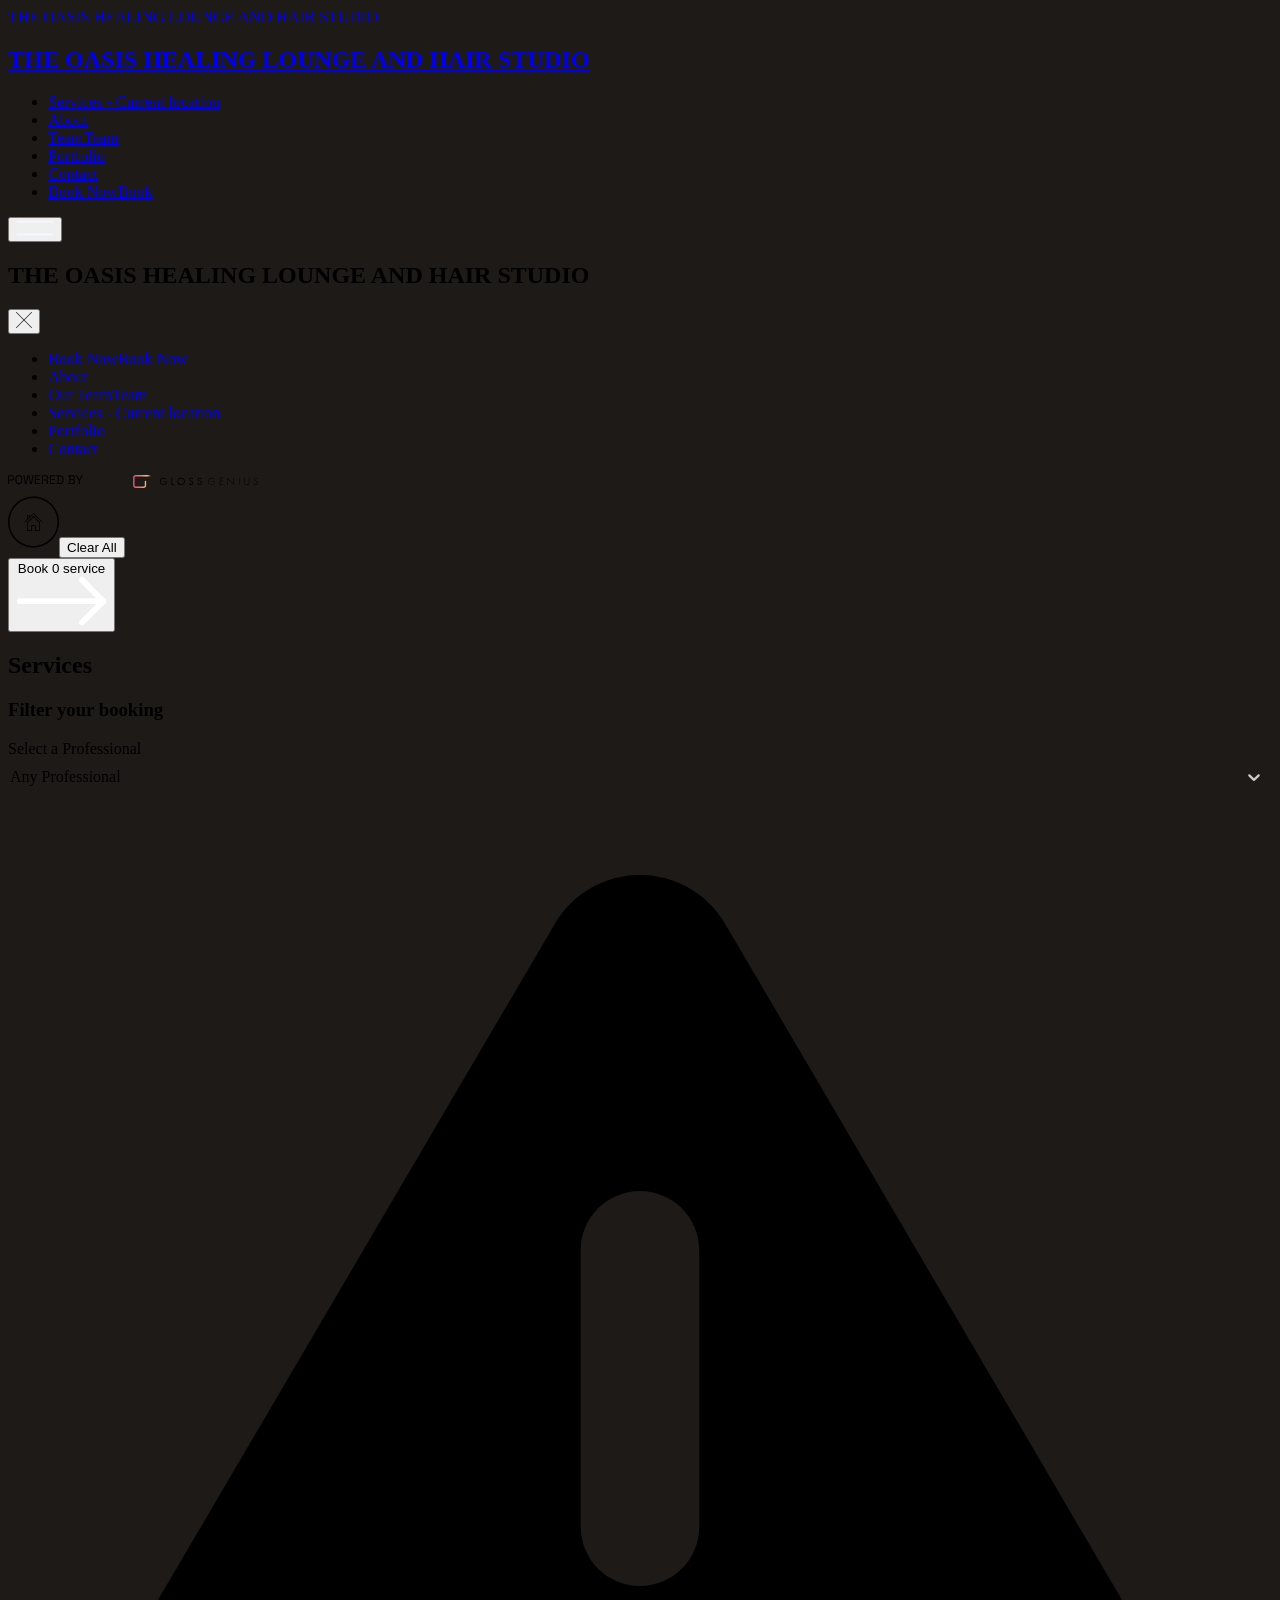
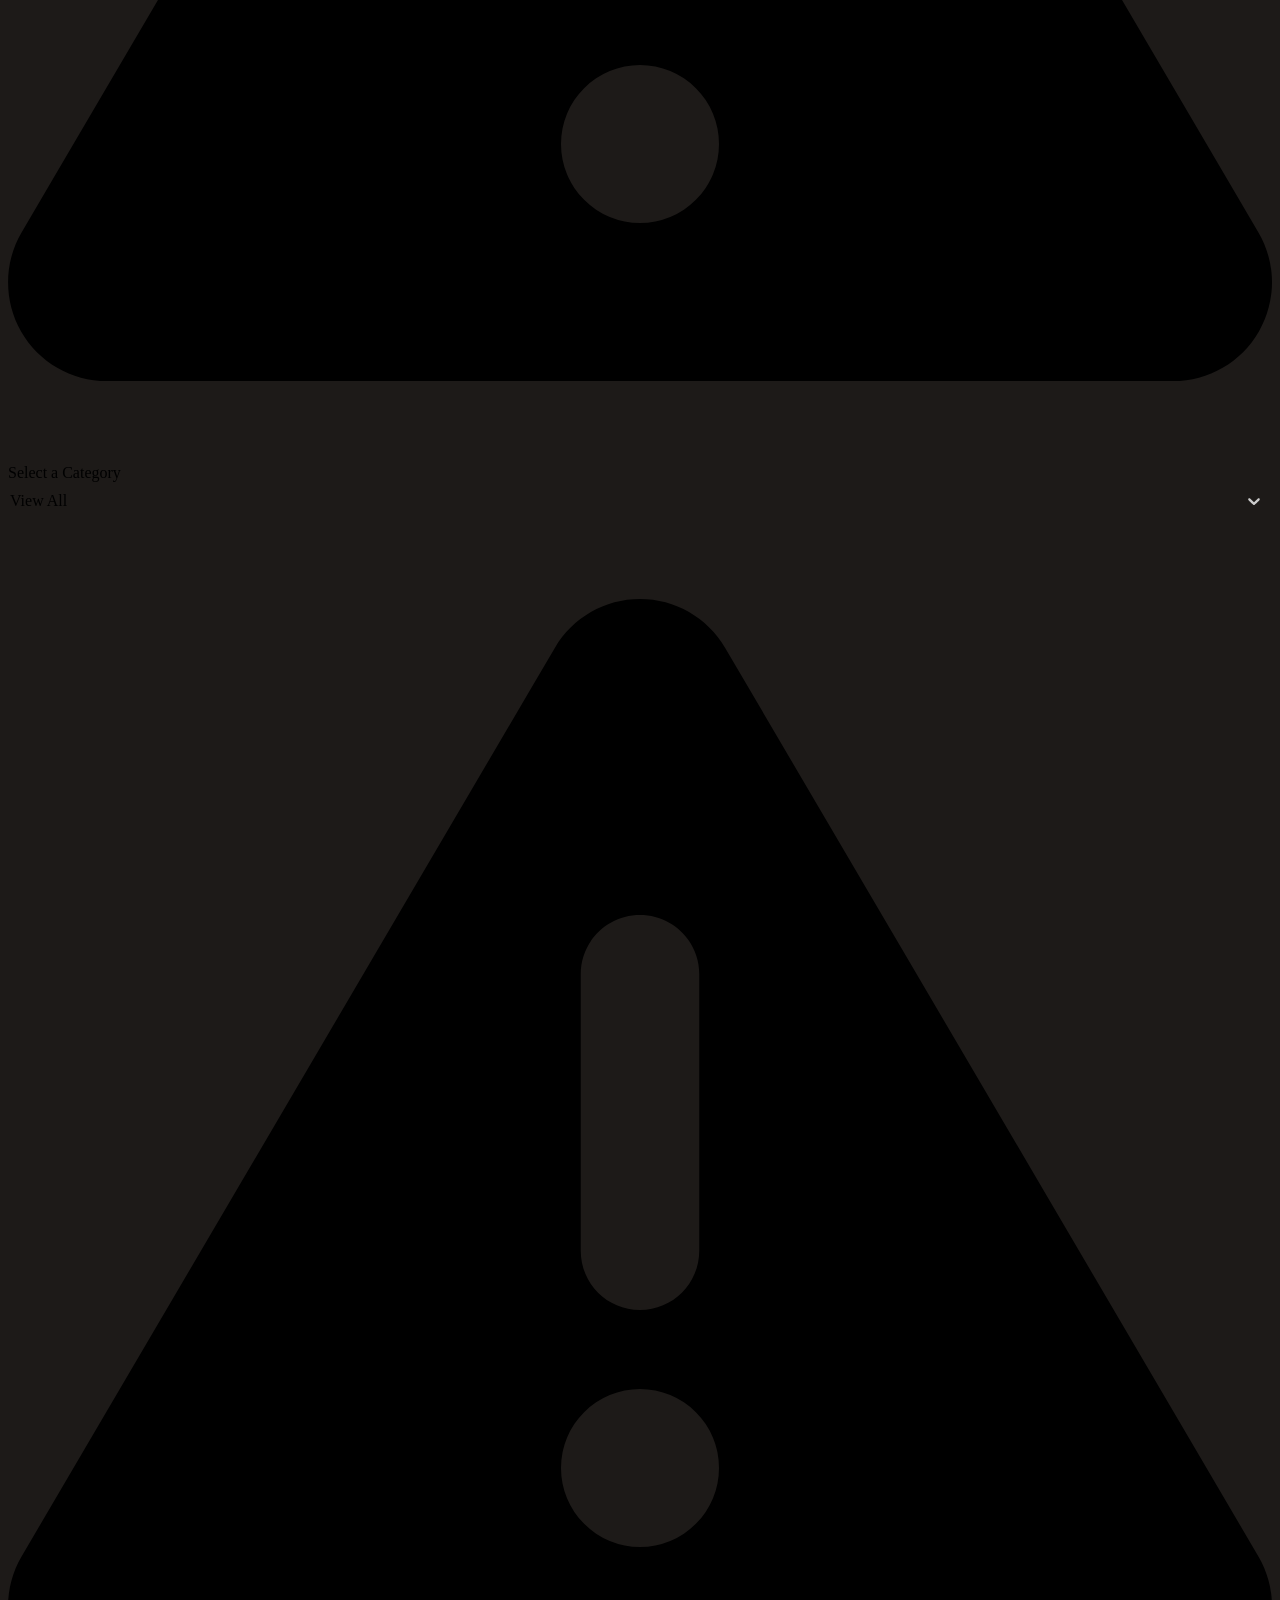
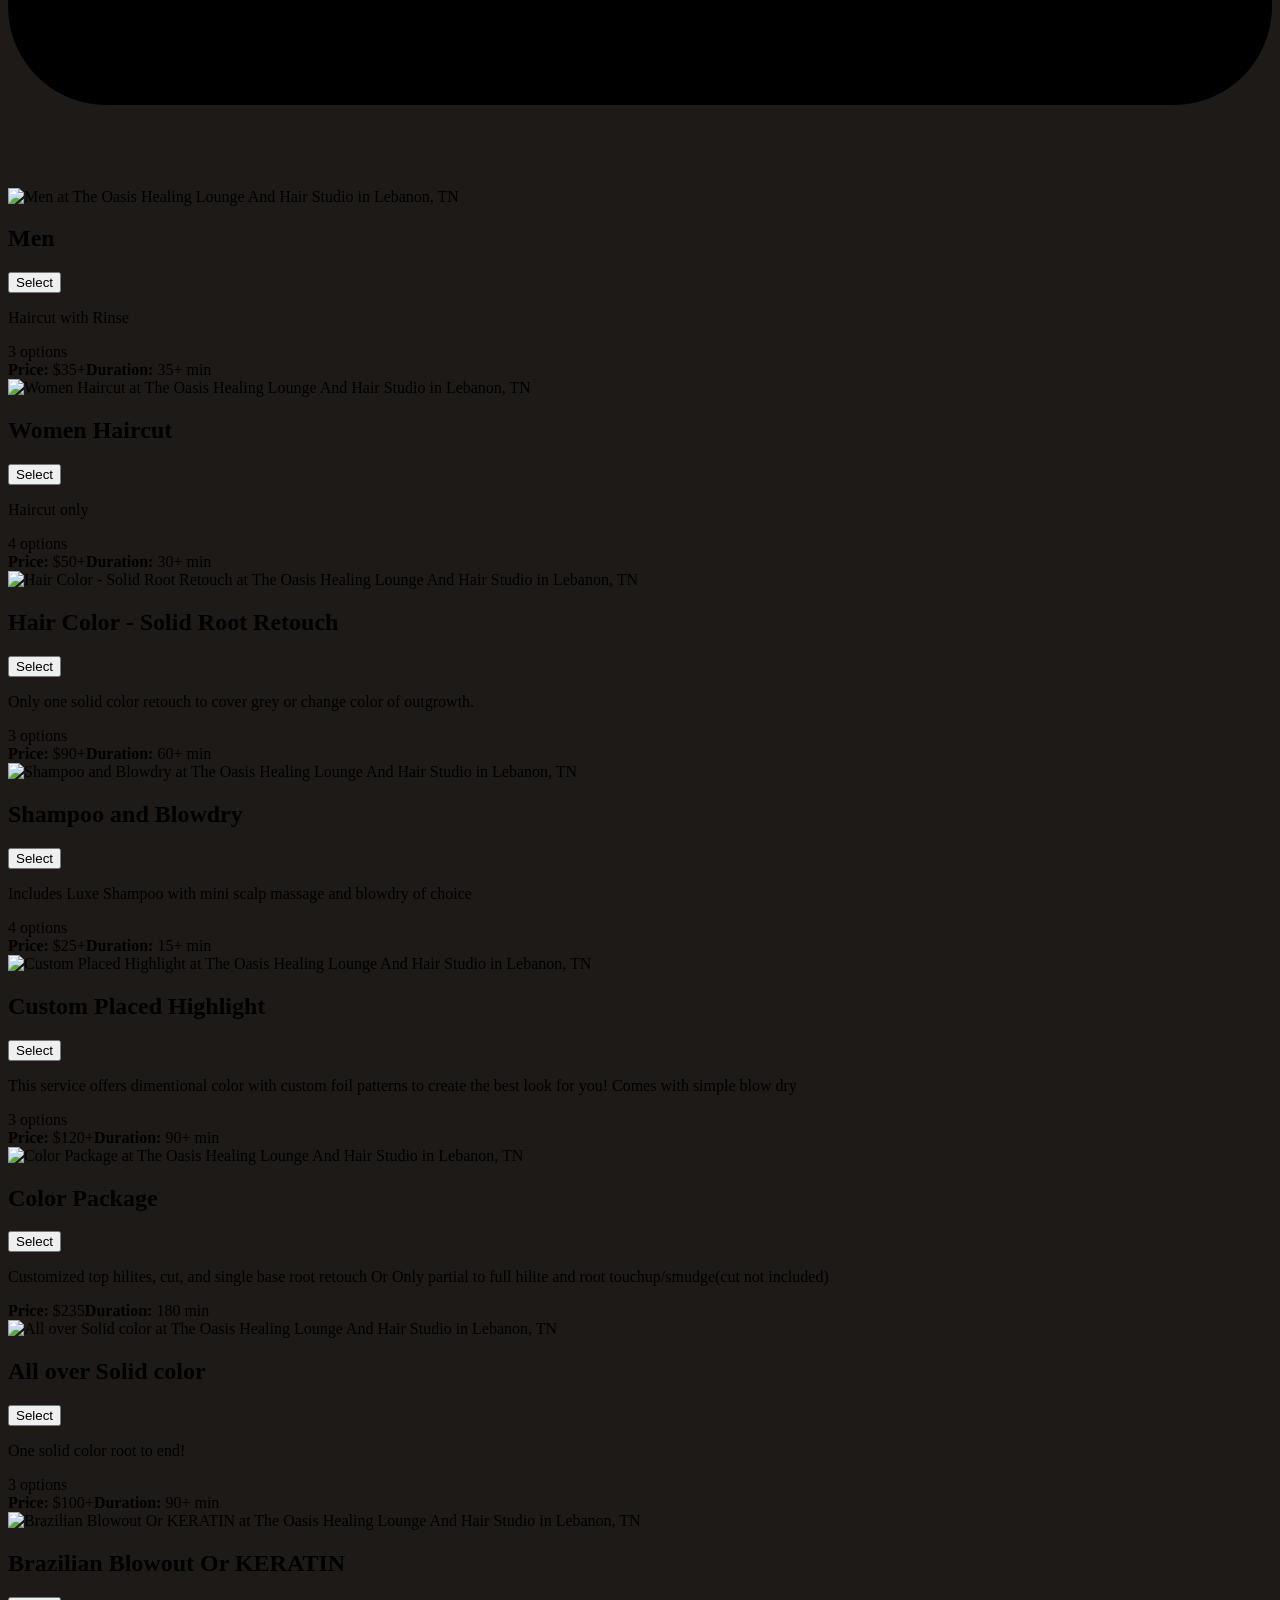
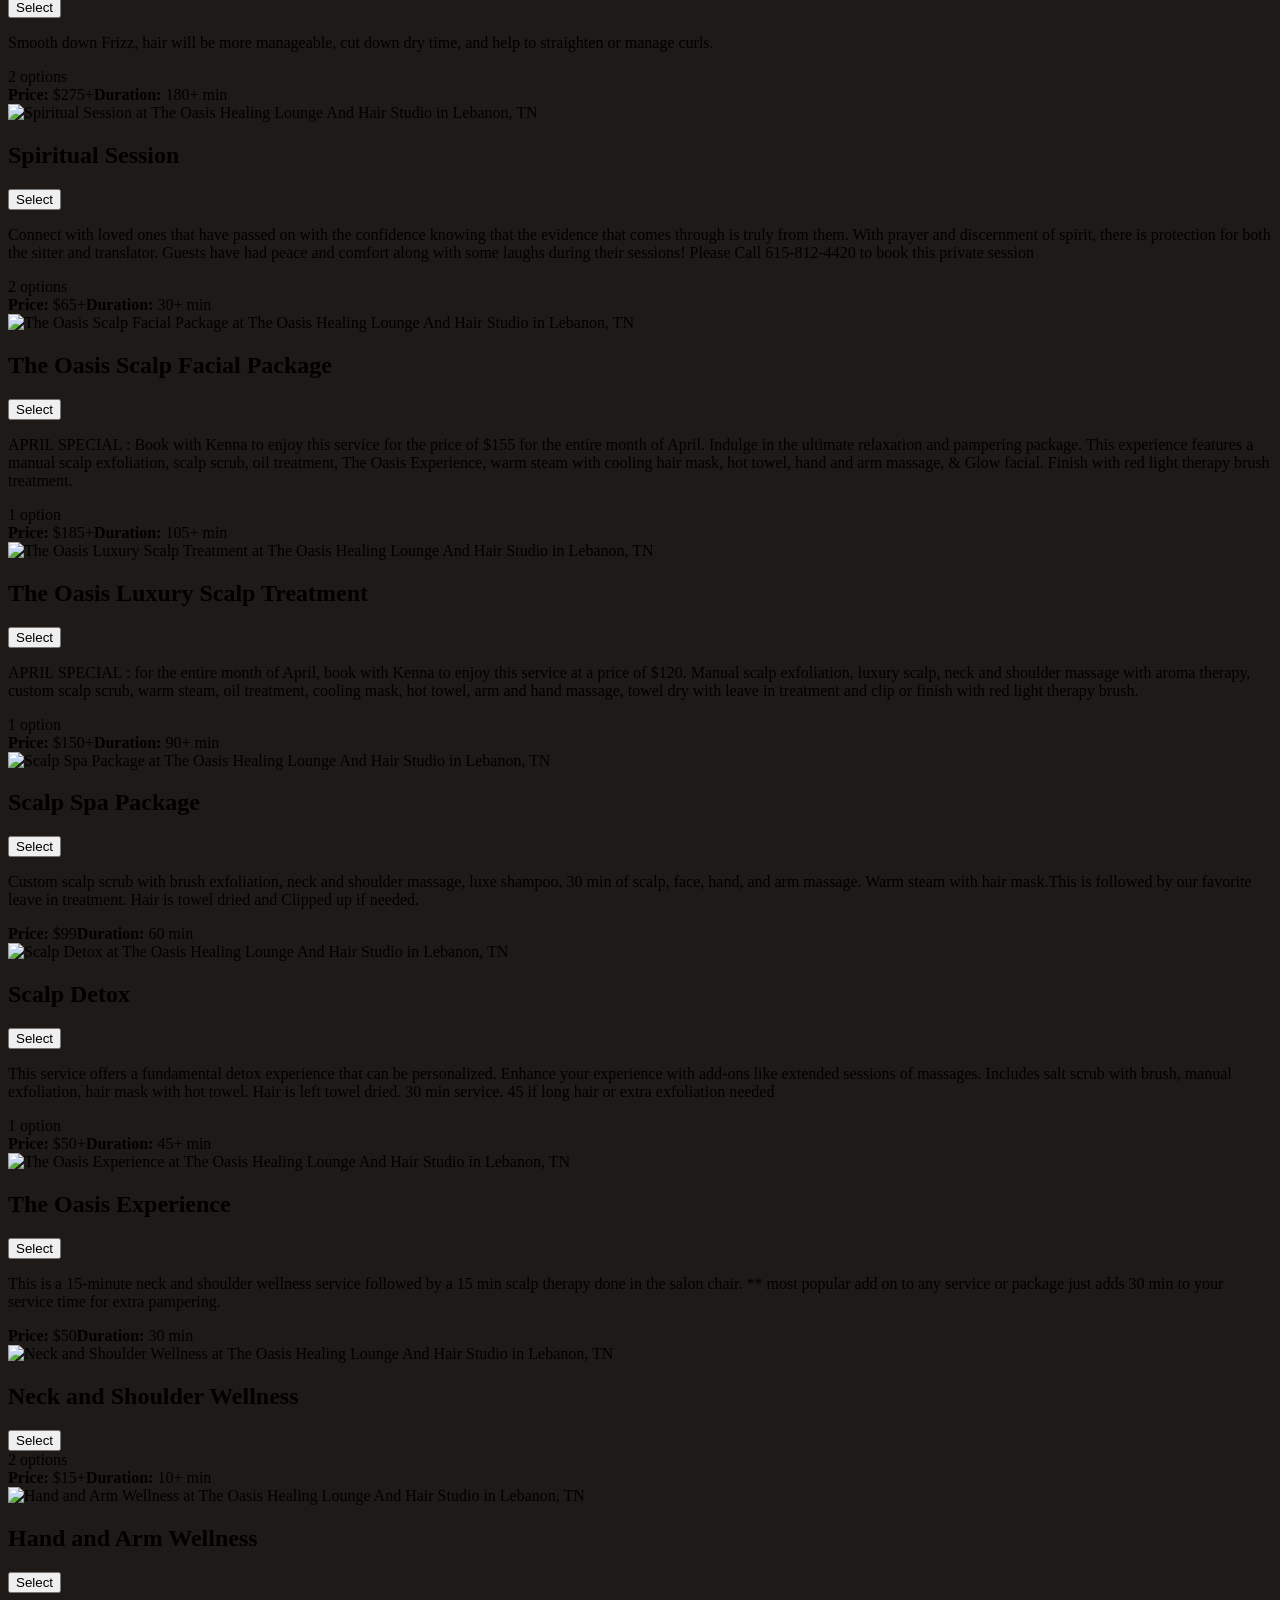
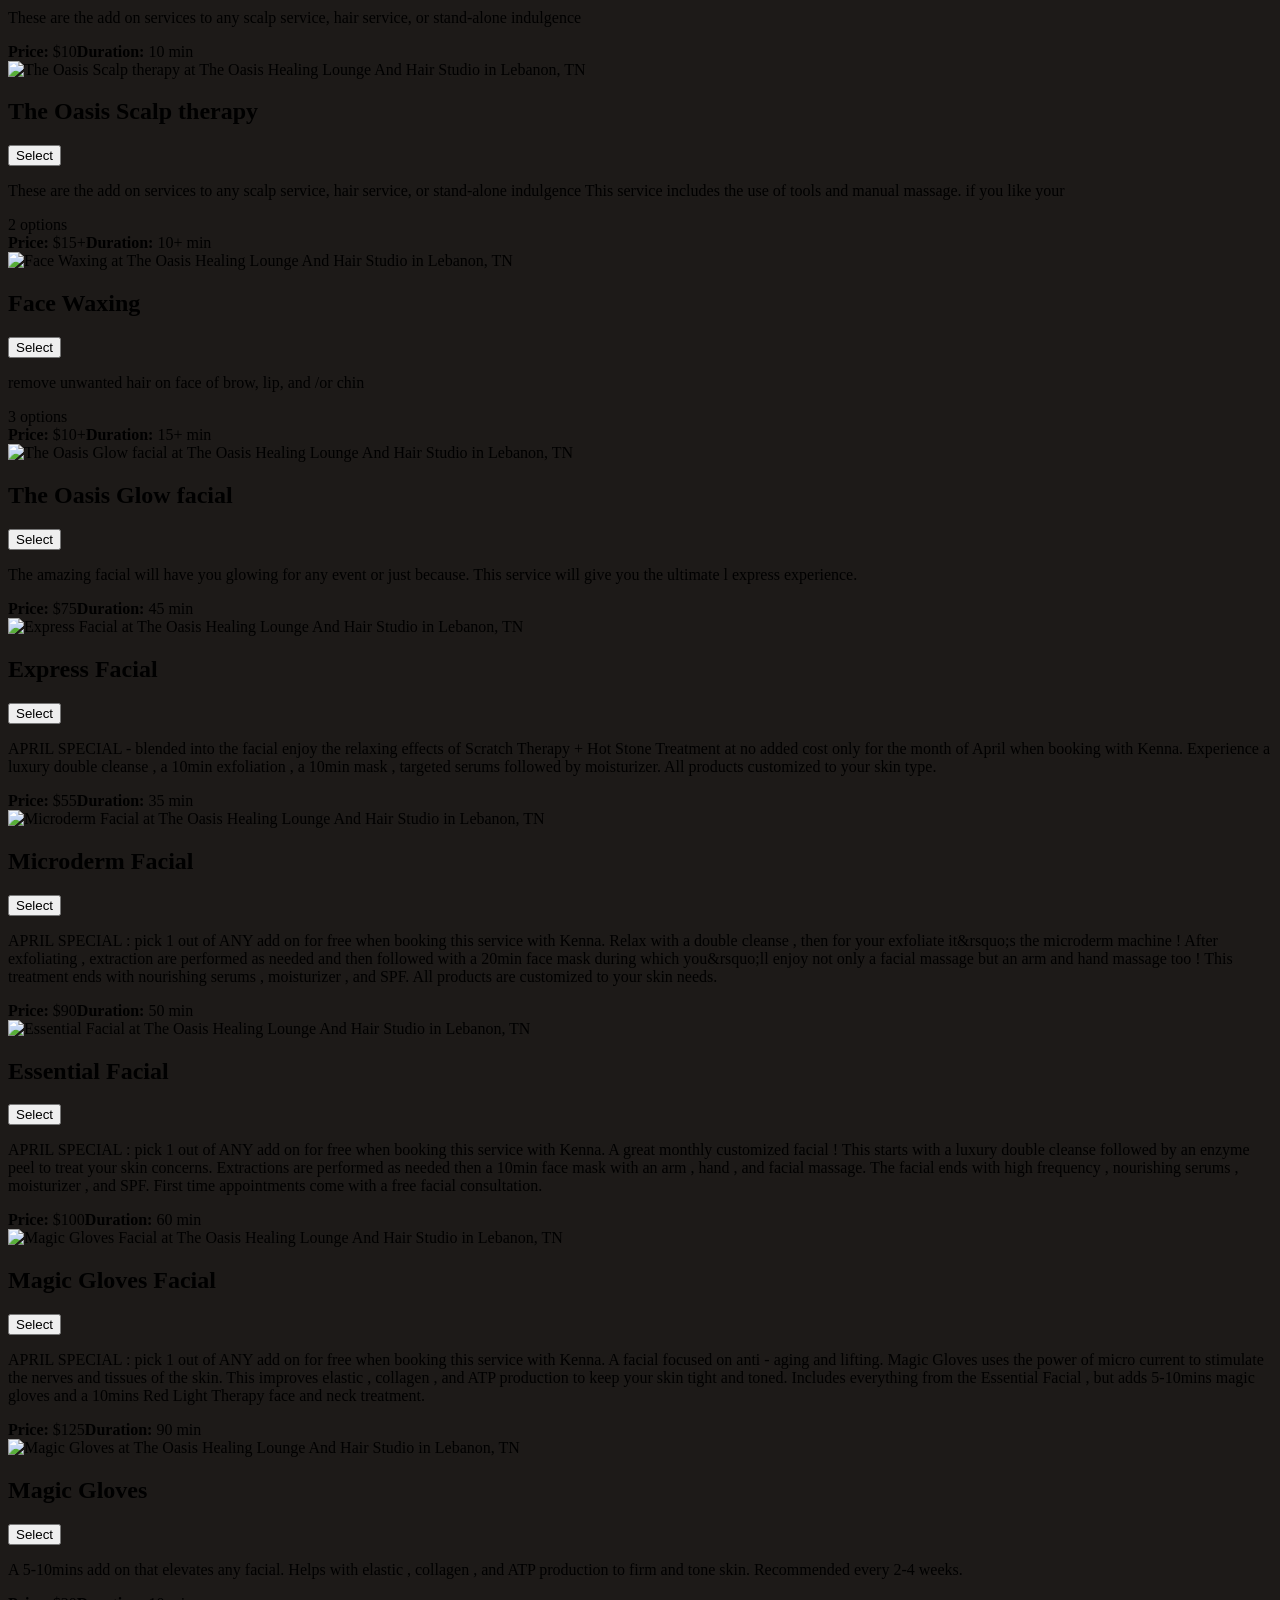
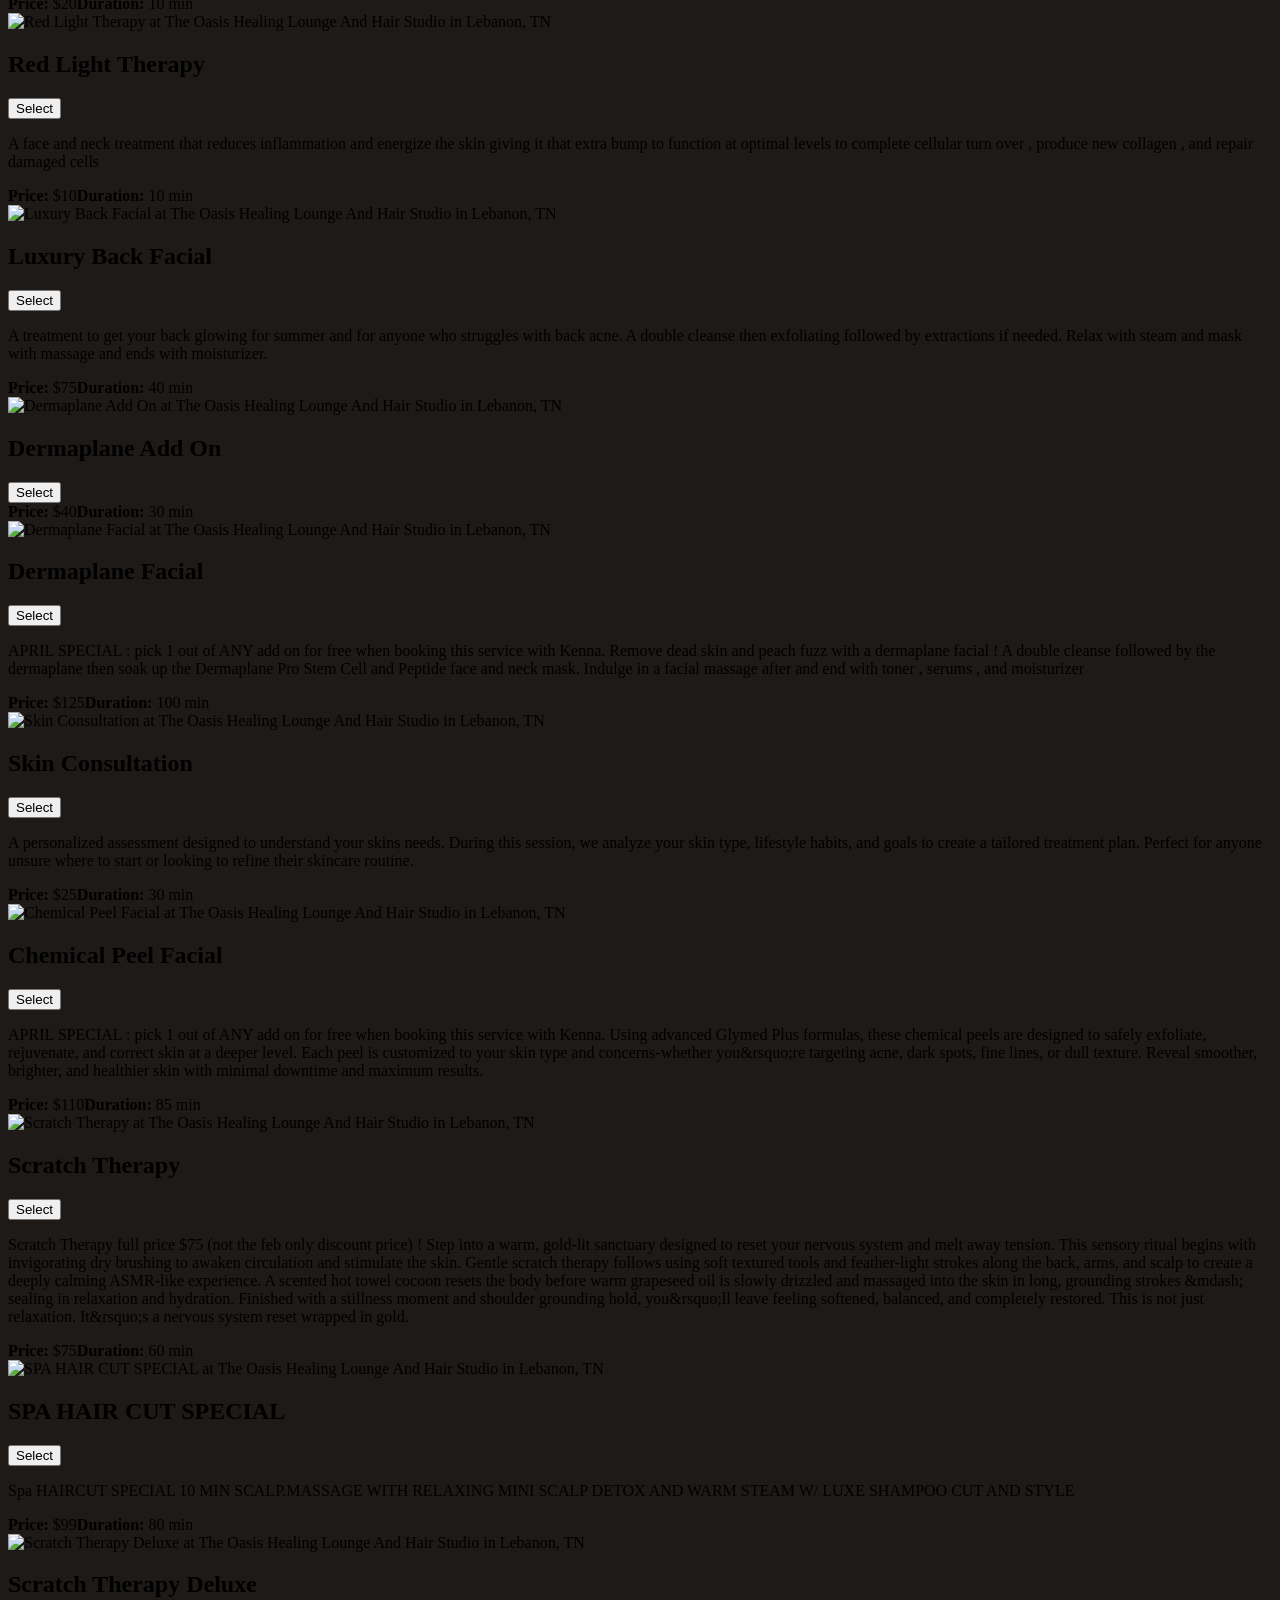
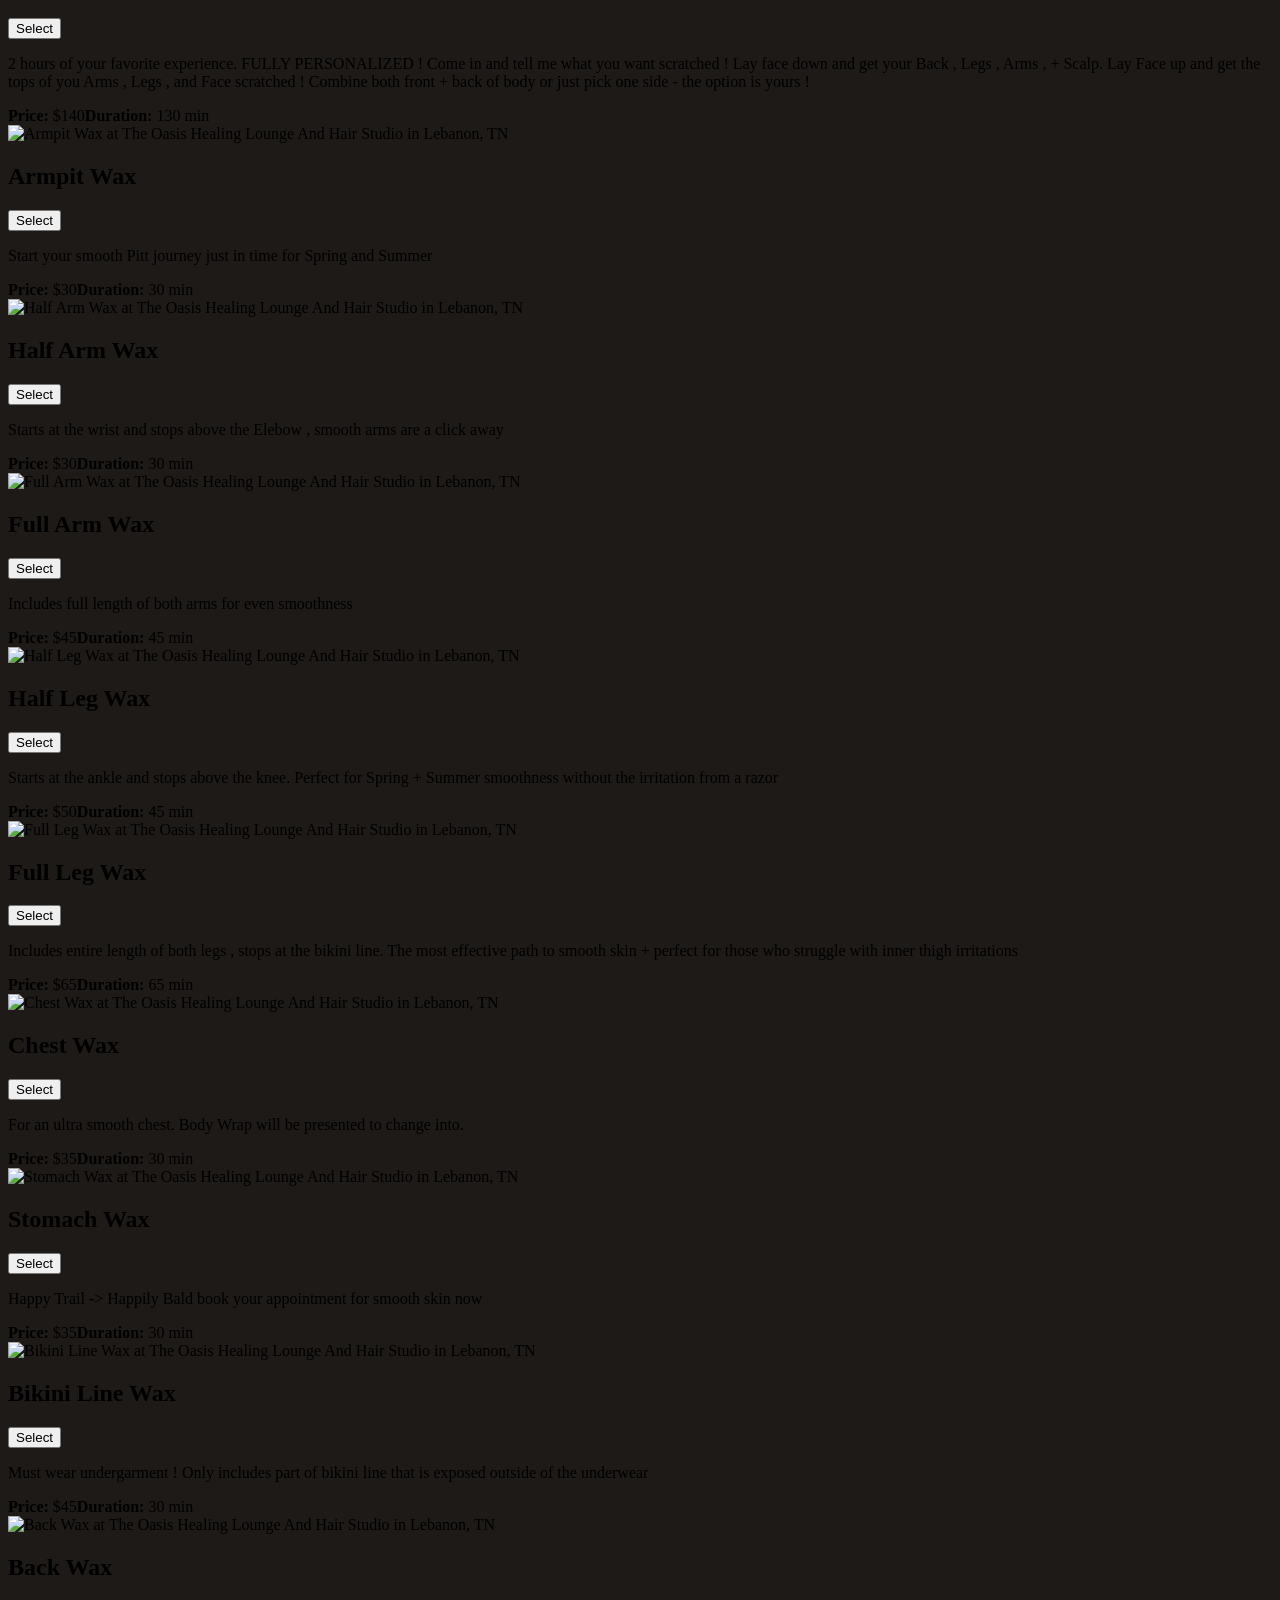
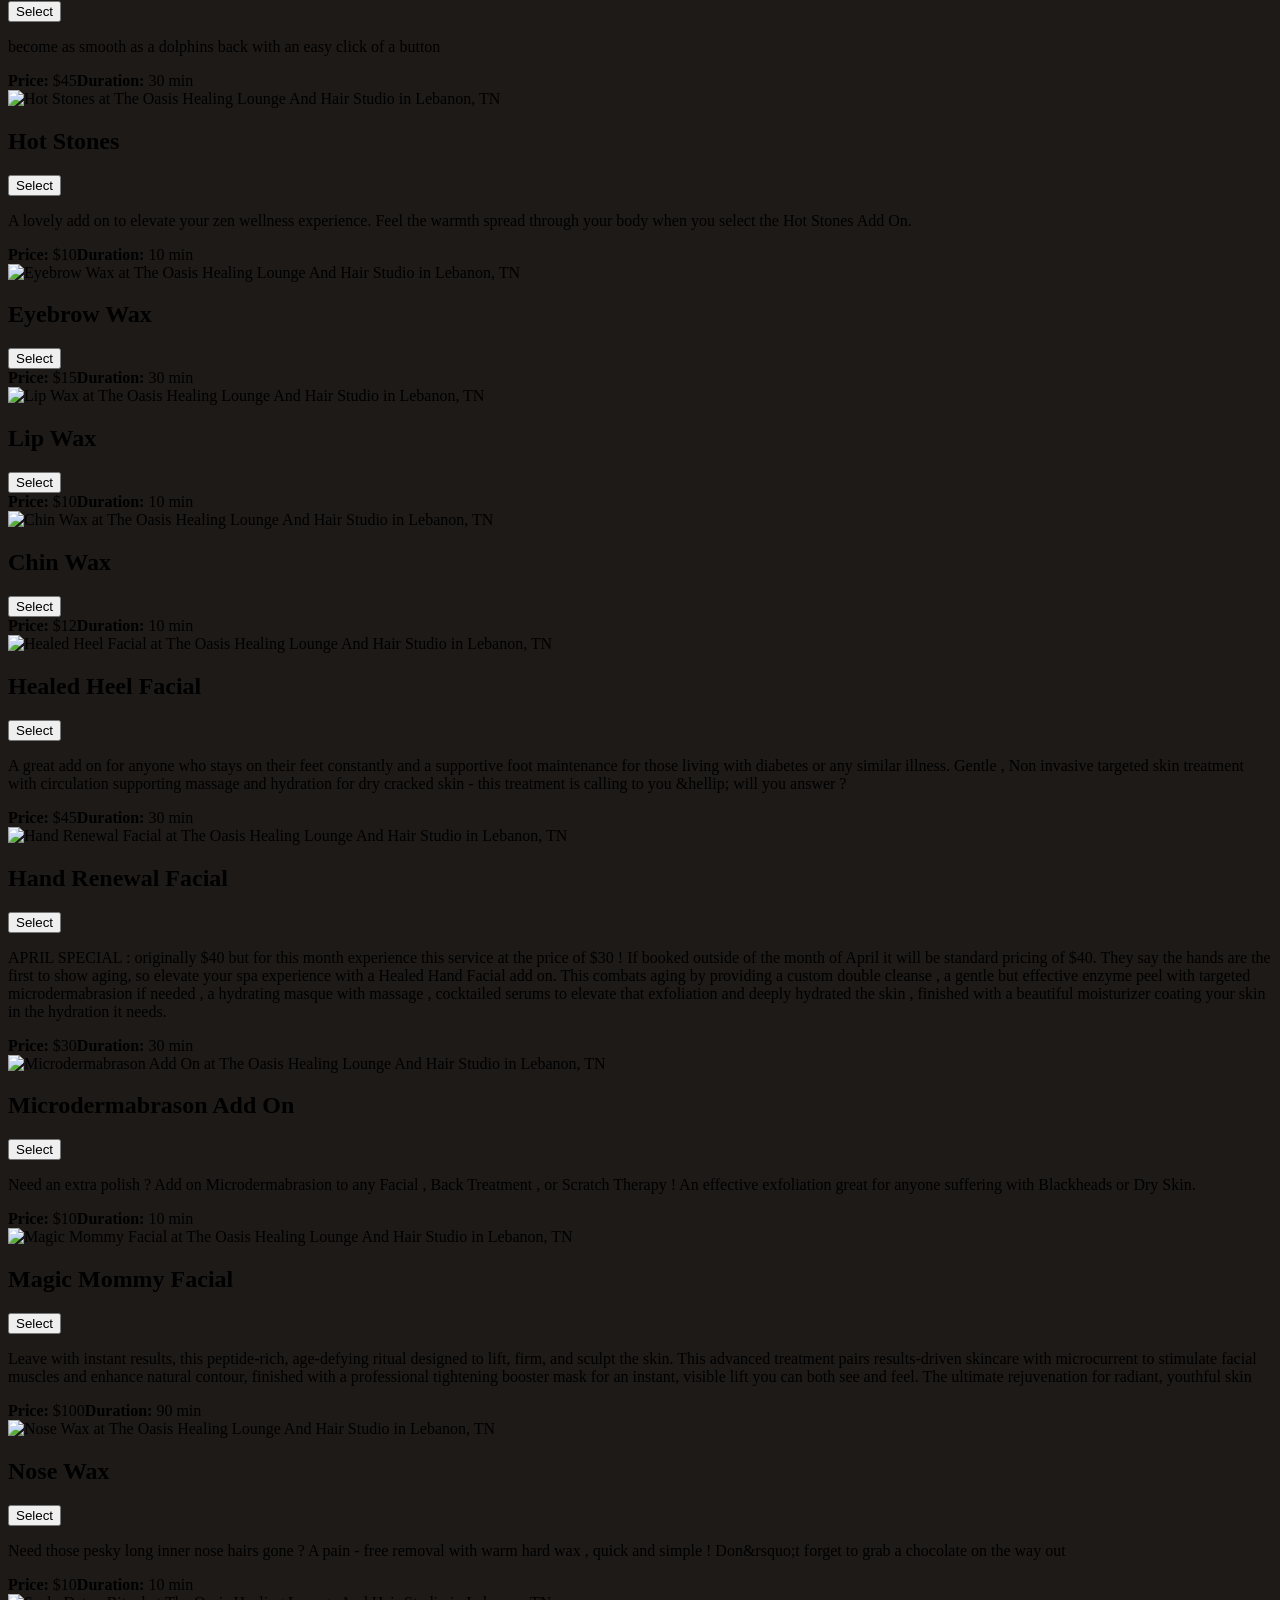
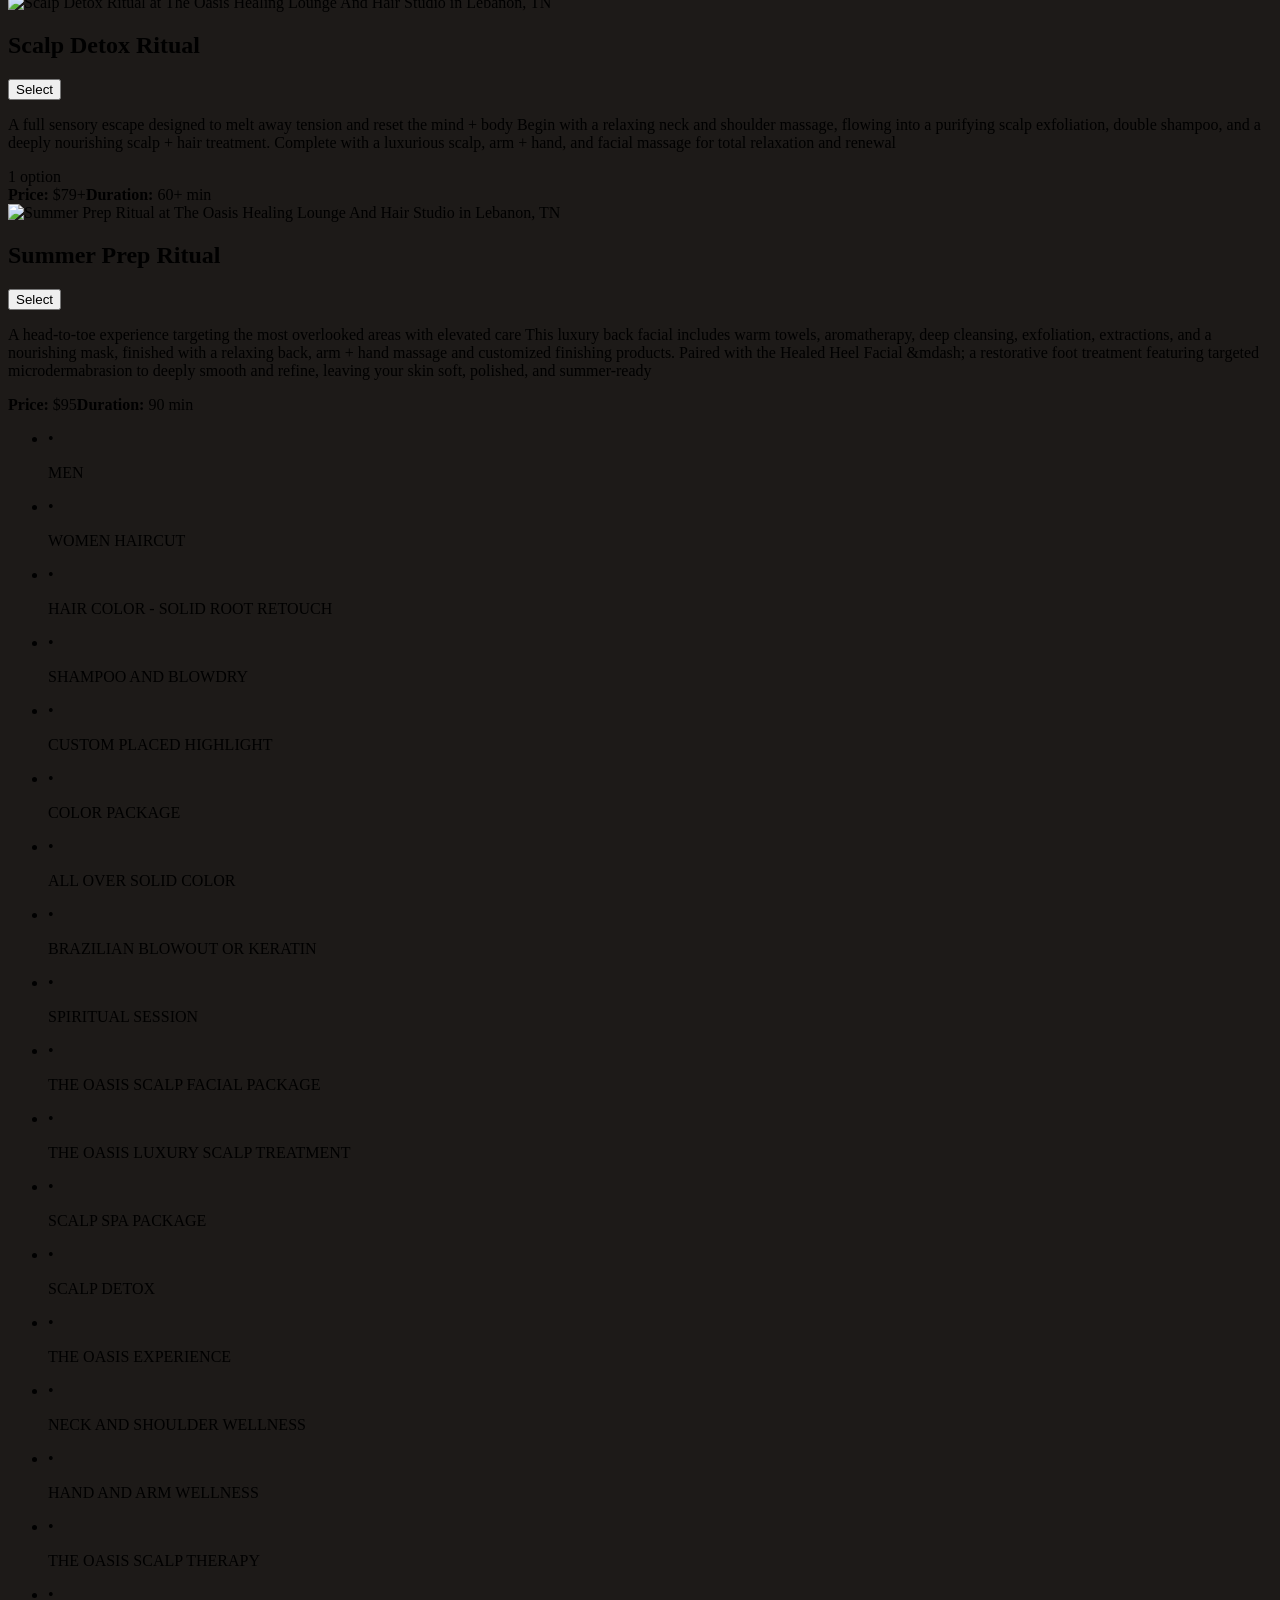
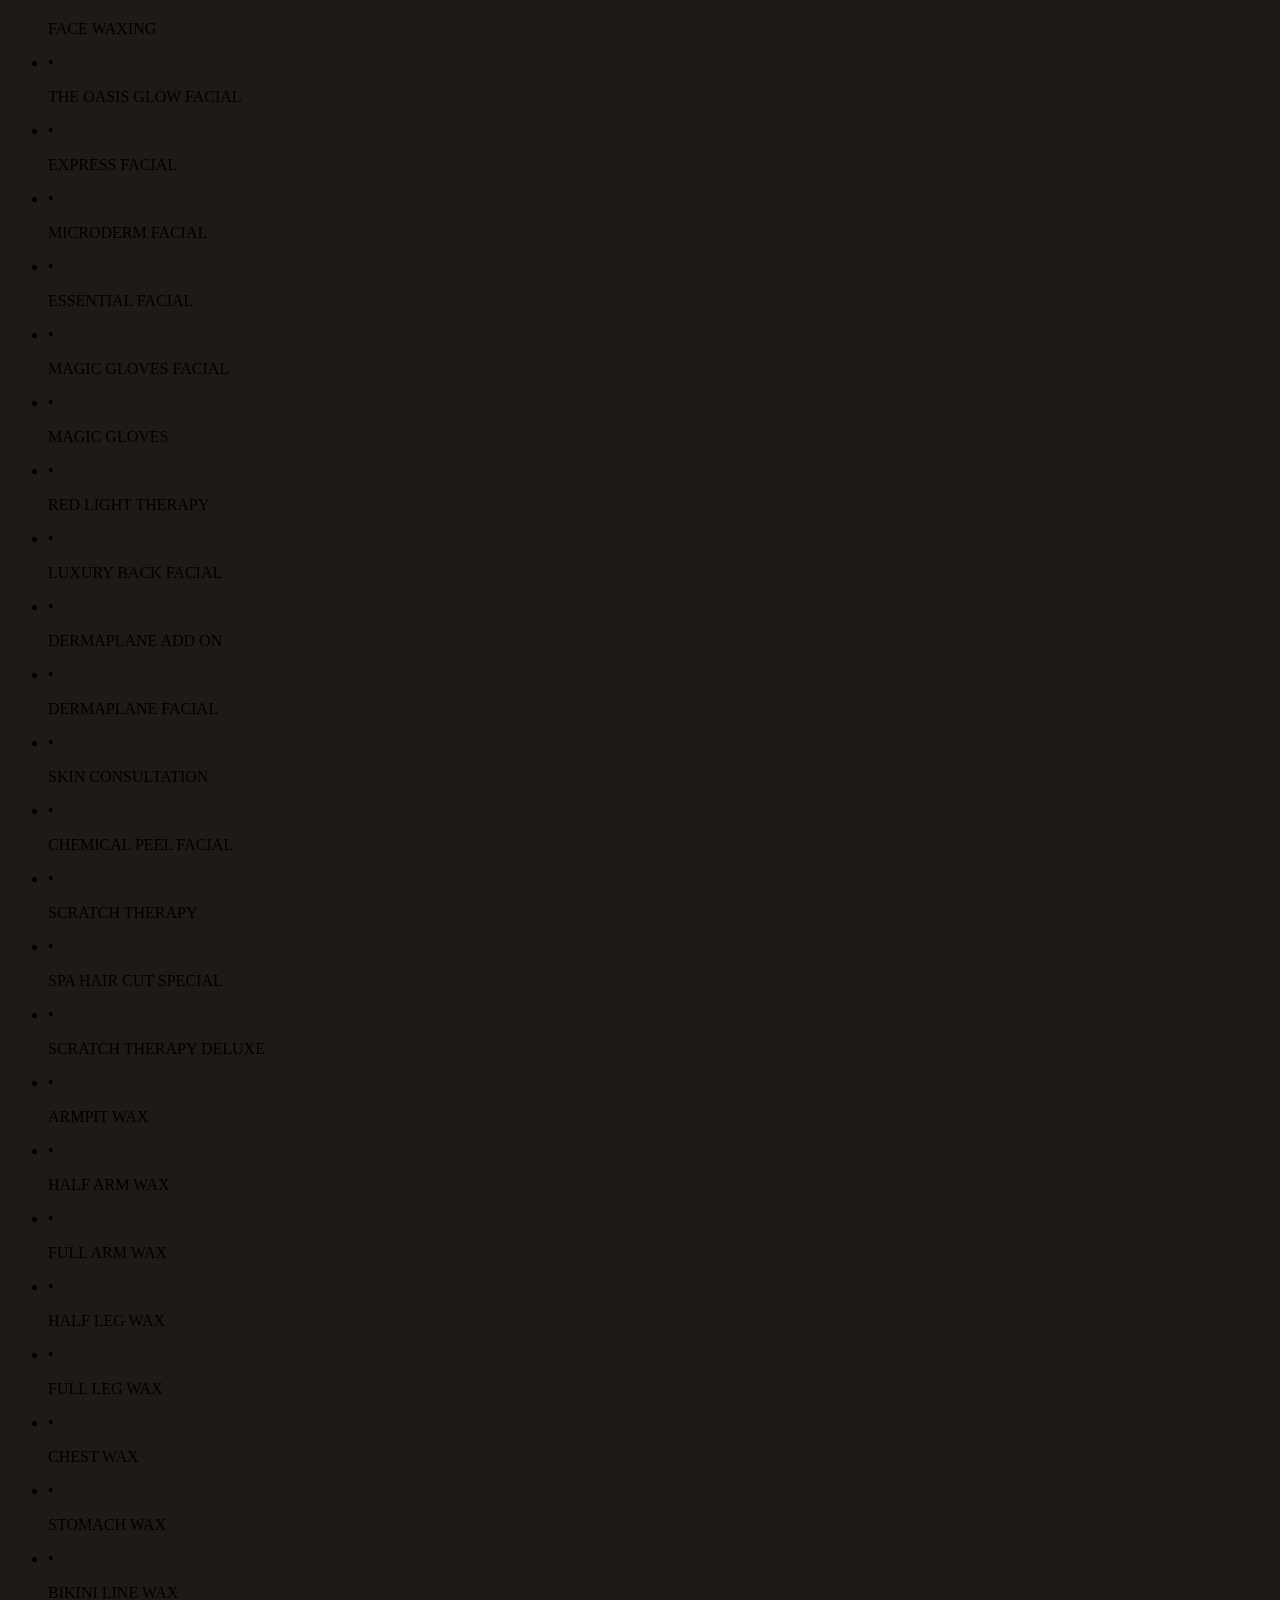
==== services.html @ a2599588 "Add files via upload" ====
<!DOCTYPE html>
<html lang="en"><head><meta charset="utf-8" data-next-head=""><link rel="shortcut icon" href="/favicon.ico" data-next-head=""><link rel="preconnect" href="https://static.glossgenius.com" data-next-head=""><meta http-equiv="x-ua-compatible" content="ie=edge" data-next-head=""><meta name="viewport" content="width=device-width, initial-scale=1" data-next-head=""><meta property="og:type" content="website" data-next-head=""><meta property="fb:app_id" content="342526522936658" data-next-head=""><meta name="twitter:card" content="summary" data-next-head=""><meta name="twitter:site" content="@glossgenius" data-next-head=""><meta name="keywords" content="stylist,glossgenius,beauty" data-next-head=""><title data-next-head="">Services</title><meta property="og:title" content="Services" data-next-head=""><meta name="twitter:title" content="Services" data-next-head=""><meta name="description" content="The Oasis Healing Lounge And Hair Studio offers women haircut, hair color - solid root retouch, and shampoo and blowdry in Lebanon, TN. The Oasis was created to help people feel comfortable and confident within themselves. Book online or call 16158124420." data-next-head=""><meta property="og:description" content="The Oasis Healing Lounge And Hair Studio offers women haircut, hair color - solid root retouch, and shampoo and blowdry in Lebanon, TN. The Oasis was created to help people feel comfortable and confident within themselves. Book online or call 16158124420." data-next-head=""><meta name="twitter:description" content="The Oasis Healing Lounge And Hair Studio offers women haircut, hair color - solid root retouch, and shampoo and blowdry in Lebanon, TN. The Oasis was created to help people feel comfortable and confident within themselves. Book online or call 16158124420." data-next-head=""><meta property="og:image" content="https://static.glossgenius.com/public/salon/90471714b15dc57c2fc0dc8e722fe0c5c92c7795/website_cover_image/4b81ad00f85e889b8fe50f9913bbe559.jpeg" data-next-head=""><meta name="twitter:image" content="https://static.glossgenius.com/public/salon/90471714b15dc57c2fc0dc8e722fe0c5c92c7795/website_cover_image/4b81ad00f85e889b8fe50f9913bbe559.jpeg" data-next-head=""><meta name="geo.position" content="36.2087671;-86.3035369" data-next-head=""><meta name="ICBM" content="36.2087671, -86.3035369" data-next-head=""><meta name="geo.region" content="US-TN" data-next-head=""><meta name="geo.placename" content="Lebanon" data-next-head=""><link rel="alternate" hreflang="en-US" href="https://theoasishealinglounge.glossgenius.com" data-next-head=""><link rel="alternate" hreflang="x-default" href="https://theoasishealinglounge.glossgenius.com" data-next-head=""><script type="application/ld+json" data-next-head="">{
  "@context": "https://schema.org",
  "@type": "HealthAndBeautyBusiness",
  "name": "The Oasis Healing Lounge And Hair Studio",
  "description": "The Oasis was created to help people feel comfortable and confident within themselves. To help heal their personal insecurities and to find inner peace within the soul or just a place where you can go to be alone to escape everyday life for a while. We offer a tranquility salon (scalp spa, hair, and spiritual sessions). Kenna @ Oasis (our luxury skincare and asmr specialist)\nFINALLY next door Patina & Olive beauty bar (natural organic feel, offering hair and nails)!\n  I am thrilled to be able to share this amazing services and beauty healing  specialists  with you.",
  "url": "https://theoasishealinglounge.glossgenius.com",
  "address": {
    "@type": "PostalAddress",
    "streetAddress": "520 C West Main st",
    "addressLocality": "Lebanon",
    "addressRegion": "TN",
    "postalCode": "37087",
    "addressCountry": "US"
  },
  "areaServed": {
    "@type": "City",
    "name": "Lebanon"
  },
  "openingHoursSpecification": [
    {
      "@type": "OpeningHoursSpecification",
      "dayOfWeek": "Friday",
      "opens": "09:00",
      "closes": "19:00"
    },
    {
      "@type": "OpeningHoursSpecification",
      "dayOfWeek": "Monday",
      "opens": "10:00",
      "closes": "19:00"
    },
    {
      "@type": "OpeningHoursSpecification",
      "dayOfWeek": "Sunday",
      "opens": "00:00",
      "closes": "00:00"
    },
    {
      "@type": "OpeningHoursSpecification",
      "dayOfWeek": "Tuesday",
      "opens": "09:00",
      "closes": "14:00"
    },
    {
      "@type": "OpeningHoursSpecification",
      "dayOfWeek": "Saturday",
      "opens": "09:00",
      "closes": "16:00"
    },
    {
      "@type": "OpeningHoursSpecification",
      "dayOfWeek": "Thursday",
      "opens": "09:00",
      "closes": "16:00"
    },
    {
      "@type": "OpeningHoursSpecification",
      "dayOfWeek": "Wednesday",
      "opens": "09:00",
      "closes": "19:00"
    }
  ],
  "image": "https://static.glossgenius.com/public/salon/90471714b15dc57c2fc0dc8e722fe0c5c92c7795/website_cover_image/4b81ad00f85e889b8fe50f9913bbe559.jpeg",
  "priceRange": "$$",
  "sameAs": [
    "https://www.facebook.com/profile.php?id=61551695297359&mibextid=ZbWKwL",
    "http://www.theoasishealinglounge.com"
  ],
  "geo": {
    "@type": "GeoCoordinates",
    "latitude": 36.2087671,
    "longitude": -86.3035369
  },
  "telephone": "+16158124420",
  "email": "aprilmayfrench@gmail.com"
}</script><script type="application/ld+json" data-next-head="">{"@context":"https://schema.org","@type":"ItemList","itemListElement":[{"@type":"Service","name":"Men","description":"Haircut with Rinse","serviceType":"Hair Studio","offers":{"@type":"Offer","price":"35.00","priceCurrency":"USD","eligibleDuration":{"@type":"QuantitativeValue","unitCode":"MIN","value":35}}},{"@type":"Service","name":"Women Haircut","description":"Haircut only","serviceType":"Hair Studio","offers":{"@type":"Offer","price":"50.00","priceCurrency":"USD","eligibleDuration":{"@type":"QuantitativeValue","unitCode":"MIN","value":30}}},{"@type":"Service","name":"Hair Color - Solid Root Retouch","description":"Only one solid color retouch to cover grey or change color of outgrowth.","serviceType":"Hair Studio","offers":{"@type":"Offer","price":"140.00","priceCurrency":"USD","eligibleDuration":{"@type":"QuantitativeValue","unitCode":"MIN","value":105}}},{"@type":"Service","name":"Shampoo and Blowdry","description":"Includes Luxe Shampoo with mini scalp massage and blowdry of choice","serviceType":"Hair Studio","offers":{"@type":"Offer","price":"95.00","priceCurrency":"USD","eligibleDuration":{"@type":"QuantitativeValue","unitCode":"MIN","value":60}}},{"@type":"Service","name":"Custom Placed Highlight","description":"This service offers dimentional color with custom foil patterns to create the best look for you!  Comes with simple blow dry","serviceType":"Hair Studio","offers":{"@type":"Offer","price":"120.00","priceCurrency":"USD","eligibleDuration":{"@type":"QuantitativeValue","unitCode":"MIN","value":90}}},{"@type":"Service","name":"Color Package","description":"Customized top hilites, cut, and single base root retouch Or Only partial to full hilite and root touchup/smudge(cut not included)","serviceType":"Hair Studio","offers":{"@type":"Offer","price":"235.00","priceCurrency":"USD","eligibleDuration":{"@type":"QuantitativeValue","unitCode":"MIN","value":180}}},{"@type":"Service","name":"All over Solid color","description":"One solid color root to end!","serviceType":"Hair Studio","offers":{"@type":"Offer","price":"150.00","priceCurrency":"USD","eligibleDuration":{"@type":"QuantitativeValue","unitCode":"MIN","value":120}}},{"@type":"Service","name":"Brazilian Blowout Or KERATIN","description":"Smooth down Frizz, hair will be more manageable, cut down dry time, and help to straighten or manage curls.","serviceType":"Hair Studio","offers":{"@type":"Offer","price":"350.00","priceCurrency":"USD","eligibleDuration":{"@type":"QuantitativeValue","unitCode":"MIN","value":180}}},{"@type":"Service","name":"Spiritual Session","description":" Connect with loved ones that have passed on with the confidence knowing that the evidence that comes through is truly from them. With prayer and discernment of spirit, there is protection for both the sitter and translator.  Guests have had peace and comfort along with some laughs during their sessions! Please  Call 615-812-4420 to book this private session","serviceType":"None","offers":{"@type":"Offer","price":"65.00","priceCurrency":"USD","eligibleDuration":{"@type":"QuantitativeValue","unitCode":"MIN","value":30}}},{"@type":"Service","name":"The Oasis Scalp Facial Package","description":"APRIL SPECIAL : Book with Kenna to enjoy this service for the price of $155 for the entire month of April. Indulge in the ultimate relaxation and pampering package. This experience features a manual scalp exfoliation, scalp scrub, oil treatment, The Oasis Experience, warm steam with cooling hair mask, hot towel, hand and arm massage, &amp; Glow facial. Finish with red light therapy brush treatment.","serviceType":"Scalp Spa","offers":{"@type":"Offer","price":"185.00","priceCurrency":"USD","eligibleDuration":{"@type":"QuantitativeValue","unitCode":"MIN","value":105}}},{"@type":"Service","name":"The Oasis Luxury Scalp Treatment","description":"APRIL SPECIAL : for the entire month of April, book with Kenna to enjoy this service at a price of $120. Manual scalp exfoliation, luxury scalp, neck and shoulder massage with aroma therapy, custom scalp scrub, warm steam, oil treatment, cooling mask,  hot towel, arm and hand massage, towel dry with leave in treatment and clip  or  finish with red light therapy brush.","serviceType":"Scalp Spa","offers":{"@type":"Offer","price":"150.00","priceCurrency":"USD","eligibleDuration":{"@type":"QuantitativeValue","unitCode":"MIN","value":90}}},{"@type":"Service","name":"Scalp Spa Package","description":"Custom scalp scrub with brush exfoliation, neck and shoulder massage, luxe shampoo, 30 min of scalp, face, hand, and arm massage. Warm steam with hair mask.This is followed by our favorite leave in treatment.\nHair is towel dried and Clipped up if needed.","serviceType":"Scalp Spa","offers":{"@type":"Offer","price":"99.00","priceCurrency":"USD","eligibleDuration":{"@type":"QuantitativeValue","unitCode":"MIN","value":60}}},{"@type":"Service","name":"Scalp Detox","description":"This service offers a fundamental detox experience that can be personalized. Enhance your experience with add-ons like extended sessions of massages.  Includes salt scrub with brush, manual exfoliation, hair mask with hot towel. Hair is left towel dried. 30 min service. 45 if long hair or extra exfoliation needed","serviceType":"Scalp Spa","offers":{"@type":"Offer","price":"50.00","priceCurrency":"USD","eligibleDuration":{"@type":"QuantitativeValue","unitCode":"MIN","value":45}}},{"@type":"Service","name":"The Oasis Experience","description":"This is a 15-minute neck and shoulder wellness service followed by a 15 min scalp therapy done in the salon chair.  ** most popular add on to any service or package just adds 30 min to your service time for extra pampering.","serviceType":"Luxury Add On Services","offers":{"@type":"Offer","price":"50.00","priceCurrency":"USD","eligibleDuration":{"@type":"QuantitativeValue","unitCode":"MIN","value":30}}},{"@type":"Service","name":"Neck and Shoulder Wellness","description":"","serviceType":"Luxury Add On Services","offers":{"@type":"Offer","price":"15.00","priceCurrency":"USD","eligibleDuration":{"@type":"QuantitativeValue","unitCode":"MIN","value":10}}},{"@type":"Service","name":"Hand and Arm Wellness","description":"These are the add on services to any scalp service, hair service, or stand-alone indulgence","serviceType":"Luxury Add On Services","offers":{"@type":"Offer","price":"10.00","priceCurrency":"USD","eligibleDuration":{"@type":"QuantitativeValue","unitCode":"MIN","value":10}}},{"@type":"Service","name":"The Oasis Scalp therapy","description":"These are the add on services to any scalp service, hair service, or stand-alone indulgence\nThis service includes the use of tools and manual massage. if you like your ","serviceType":"Luxury Add On Services","offers":{"@type":"Offer","price":"15.00","priceCurrency":"USD","eligibleDuration":{"@type":"QuantitativeValue","unitCode":"MIN","value":10}}},{"@type":"Service","name":"Face Waxing","description":"remove unwanted hair on face of brow, lip, and /or chin","serviceType":"Waxing Services","offers":{"@type":"Offer","price":"15.00","priceCurrency":"USD","eligibleDuration":{"@type":"QuantitativeValue","unitCode":"MIN","value":15}}},{"@type":"Service","name":"The Oasis Glow facial","description":"The amazing facial will have you glowing for any event or just because. This service will give you the ultimate l express experience. \n\n","serviceType":"Scalp Spa","offers":{"@type":"Offer","price":"75.00","priceCurrency":"USD","eligibleDuration":{"@type":"QuantitativeValue","unitCode":"MIN","value":45}}},{"@type":"Service","name":"Express Facial","description":"APRIL SPECIAL - blended into the facial enjoy the relaxing effects of Scratch Therapy + Hot Stone Treatment at no added cost only for the month of April when booking with Kenna. Experience a luxury double cleanse , a 10min exfoliation , a 10min mask , targeted serums followed by moisturizer. All products customized to your skin type. ","serviceType":"Facial Treatments ","offers":{"@type":"Offer","price":"55.00","priceCurrency":"USD","eligibleDuration":{"@type":"QuantitativeValue","unitCode":"MIN","value":35}}}]}</script><link rel="preload" href="/_next/static/media/814dad51953cb2f1-s.p.woff2" as="font" type="font/woff2" crossorigin="anonymous" data-next-font="size-adjust"><link rel="preload" href="/_next/static/media/9dcef913907d177d-s.p.woff2" as="font" type="font/woff2" crossorigin="anonymous" data-next-font="size-adjust"><link rel="preload" href="/_next/static/css/ac6d4d6f39fe11d2.css" as="style"><link rel="stylesheet" href="css/ac6d4d6f39fe11d2.css" data-n-g=""><link rel="preload" href="/_next/static/css/b9ee20930f74b855.css" as="style"><link rel="stylesheet" href="css/b9ee20930f74b855.css" data-n-p=""><noscript data-n-css=""></noscript><script defer nomodule="" src="js/polyfills-42372ed130431b0a.js"></script><script src="js/webpack-912146294d2b6038.js" defer></script><script src="js/framework-6c17f08e07d1abc4.js" defer></script><script src="js/main-71c28a4486826d8a.js" defer></script><script src="js/_app-8c5954a8e88380b8.js" defer></script><script src="js/services-dca4bf1e59ae51ee.js" defer></script><script src="js/_buildManifest.js" defer></script><script src="js/_ssgManifest.js" defer></script><style id="__jsx-4081724062">@font-face {
          font-family: BaseFont;
          font-weight: 400;
          src: url('/assets/themes/canvas/Archivo-Light.ttf');
        }
 @font-face {
          font-family: HeadingFont;
          font-weight: 800;
          src: url('/assets/themes/canvas/Bellefair-Regular.ttf');
        }
 :root{--palette-neutral-grey:#c4bcb9;
     --accent-primary: linear-gradient(to right, #797576 0%, #333333 100%);
    
     
     --accent-primary-vertical: linear-gradient(to bottom, #797576 0%, #333333 100%);
         --accent-gradient-primary: #797576;
         --accent-gradient-secondary: #333333;
         
    
     
     --accent-secondary: #5A5E6D;
     --accent-secondary-10: #5a5e6d1a;
     --accent-secondary-20: #5a5e6d33;
     --accent-secondary-25: #5a5e6d40;
     --accent-secondary-40: #5a5e6d66;
     --accent-secondary-50: #5a5e6d80;
     --accent-secondary-60: #5a5e6d99;
     
     --accent-tertiary: #727587;
     --accent-tertiary-10: #7275871a;
     --accent-tertiary-20: #72758733;
     --accent-tertiary-25: #72758740;
     --accent-tertiary-40: #72758766;
     --accent-tertiary-50: #72758780;
     --accent-tertiary-60: #72758799;
     
     --text-primary: #FFF;
     --text-primary-10: #ffffff1a;
     --text-primary-20: #ffffff33;
     --text-primary-25: #ffffff40;
     --text-primary-40: #ffffff66;
     --text-primary-50: #ffffff80;
     --text-primary-60: #ffffff99;
     
     --text-secondary: #000000;
     --text-secondary-10: #0000001a;
     --text-secondary-20: #00000033;
     --text-secondary-25: #00000040;
     --text-secondary-40: #00000066;
     --text-secondary-50: #00000080;
     --text-secondary-60: #00000099;
     
     --text-tertiary: #9295A5;
     --text-tertiary-10: #9295a51a;
     --text-tertiary-20: #9295a533;
     --text-tertiary-25: #9295a540;
     --text-tertiary-40: #9295a566;
     --text-tertiary-50: #9295a580;
     --text-tertiary-60: #9295a599;
     
     --text-active: #FFFFFF;
     --text-active-10: #ffffff1a;
     --text-active-20: #ffffff33;
     --text-active-25: #ffffff40;
     --text-active-40: #ffffff66;
     --text-active-50: #ffffff80;
     --text-active-60: #ffffff99;
     
     --text-error: #ff5454;
     --text-error-10: #ff54541a;
     --text-error-20: #ff545433;
     --text-error-25: #ff545440;
     --text-error-40: #ff545466;
     --text-error-50: #ff545480;
     --text-error-60: #ff545499;
     
     --bg-primary: #1D1A18;
     --bg-primary-10: #1d1a181a;
     --bg-primary-20: #1d1a1833;
     --bg-primary-25: #1d1a1840;
     --bg-primary-40: #1d1a1866;
     --bg-primary-50: #1d1a1880;
     --bg-primary-60: #1d1a1899;
     
     --bg-secondary: #1D1A18;
     --bg-secondary-10: #1d1a181a;
     --bg-secondary-20: #1d1a1833;
     --bg-secondary-25: #1d1a1840;
     --bg-secondary-40: #1d1a1866;
     --bg-secondary-50: #1d1a1880;
     --bg-secondary-60: #1d1a1899;
     
     --bg-tertiary: #FFFFFF;
     --bg-tertiary-10: #ffffff1a;
     --bg-tertiary-20: #ffffff33;
     --bg-tertiary-25: #ffffff40;
     --bg-tertiary-40: #ffffff66;
     --bg-tertiary-50: #ffffff80;
     --bg-tertiary-60: #ffffff99;
     
     --bg-active: #DDF45C;
     --bg-active-10: #ddf45c1a;
     --bg-active-20: #ddf45c33;
     --bg-active-25: #ddf45c40;
     --bg-active-40: #ddf45c66;
     --bg-active-50: #ddf45c80;
     --bg-active-60: #ddf45c99;
     
     --bg-error: #21242A;
     --bg-error-10: #21242a1a;
     --bg-error-20: #21242a33;
     --bg-error-25: #21242a40;
     --bg-error-40: #21242a66;
     --bg-error-50: #21242a80;
     --bg-error-60: #21242a99;
     

          --focus-box-shadow: 0 0 0 1px var(--accent-tertiary);--focus-box-shadow-thick:0 0 0 3px var(--accent-tertiary);--max-content-width:1497px;--min-button-width-desktop:13rem;--min-button-width-mobile:9rem;--font-heading-ratio:1;--font-body-ratio:1}.brand-primary-color{background:var(--accent-primary)}html{background:var(--bg-primary)}.hidden{clip:rect(0 0 0 0);clip-path:inset(50%);height:1px;overflow:hidden;position:absolute;white-space:nowrap;width:1px}</style></head><body><div id="__next"><svg width="0" height="0" style="display:block" class="jsx-4081724062"><defs class="jsx-4081724062"><lineargradient id="brand-primary-color" x1="0" y1="0" x2="100%" y2="0" class="jsx-4081724062"><stop offset="0" stop-color="#797576" class="jsx-4081724062"></stop><stop offset="1" stop-color="#333333" stop-opacity="0" class="jsx-4081724062"></stop></lineargradient></defs></svg><div class="CanvasLayout_canvas__90jYV" style="--banner-height:0px"><div data-testid="buy-now-pay-later-banner" class="BuyNowPayLaterBanner_root__UF5Tt BuyNowPayLaterBanner_isHidden__HXt6V"><div class="BuyNowPayLaterBanner_container__pNKS6"><div class="BuyNowPayLaterBanner_logoContainer__99cRr"></div><div class="BuyNowPayLaterBanner_mobileTextContainer__CmR6E"><a href="https://glossgenius.com/how-buynowpaylater-works" target="_blank" rel="noopener noreferrer"><span class="BuyNowPayLaterBanner_link__cdVoI">Buy Now, Pay Later</span></a><span> <!-- -->available in-person</span></div><div class="BuyNowPayLaterBanner_desktopTextContainer__qVbVw"><span>Buy Now, Pay Later available for $50-$4,000 bookings.<!-- --> </span><span class="BuyNowPayLaterBanner_secondaryText__jUbwx">Get approved before your appointment.<!-- --> </span><a href="https://glossgenius.com/how-buynowpaylater-works" target="_blank" rel="noopener noreferrer"><span class="BuyNowPayLaterBanner_link__cdVoI">Sign up</span></a></div></div><button aria-label="Dismiss banner" type="button" class="BuyNowPayLaterBanner_closeButton__yscAi"><svg width="16" height="16" fill="none" xmlns="http://www.w3.org/2000/svg"><path d="M.292 16a.309.309 0 0 1-.206-.084.28.28 0 0 1 0-.404L15.51.086a.28.28 0 0 1 .404 0 .28.28 0 0 1 0 .404L.49 15.916A.26.26 0 0 1 .292 16Z" fill="#121215"></path><path d="M15.716 16a.309.309 0 0 1-.206-.084L.086.49a.28.28 0 0 1 0-.404.28.28 0 0 1 .404 0l15.424 15.426a.28.28 0 0 1 0 .404.25.25 0 0 1-.198.084Z" fill="#121215"></path></svg></button></div><nav class="Navigation_root__JOzvk" aria-label="main navigation"><div id="top-of-nav"></div><div id="nav-bar" data-testid="nav-bar" class="Navigation_container__wC_rY"><div class="Navigation_title__o9oBJ"><a href="/index.html">THE OASIS HEALING LOUNGE AND HAIR STUDIO</a></div><div data-testid="nav-overlay" class="Navigation_overlay__BYXPt Navigation_overlayClosed__kLfPY" aria-hidden="true"></div><div class="CanvasAnimatedTile_animateIn__i28gb CanvasAnimatedTile_navContainer__Dahy1"><div class="Navigation_desktopFlexContainer__8Lhbe"><a class="Navigation_desktopTitle__c_k9Q" href="/index.html"><h1 class="Heading_heading__IvTjx Navigation_navBusinessName__0IpRy">THE OASIS HEALING LOUNGE AND HAIR STUDIO</h1></a><ul class="Navigation_desktopNav__auzCf Navigation_menu__1bcRd"><li class="Navigation_navItem__X1ktv"><div class="Navigation_navItemCurrent__zbcxG"></div><a class="Navigation_navItemCurrentPage__5zW0q" href="/services.html">Services<span class="Navigation_navItemCurrentA11yHidden__meiqL"> -  Current location</span></a></li><li class="Navigation_navItem__X1ktv"><a class="" href="/about.html">About</a></li><li class="Navigation_navItem__X1ktv"><a class="" href="/team.html"><span data-testid="our-team"><span class="Navigation_fullText__fsN34">Team</span><span class="Navigation_minimalText__seJ4D">Team</span></span></a></li><li class="Navigation_navItem__X1ktv"><a class="" href="/portfolio.html">Portfolio</a></li><li class="Navigation_navItem__X1ktv"><a class="" href="/contact.html">Contact</a></li><li class="Navigation_navItem__X1ktv Navigation_bookNowCTA__p86Md"><a class="" href="/book.html"><div data-testid="book-now"><span class="Navigation_fullText__fsN34">Book Now</span><span class="Navigation_minimalText__seJ4D">Book</span></div></a></li></ul></div></div><div class="Navigation_combinedNavigation__0FFE5"><button title="Navigation Menu" class="Navigation_button__CEWYT" type="button" aria-expanded="false"><svg width="38" height="16" fill="none" xmlns="http://www.w3.org/2000/svg" class=""><g stroke="#F3F9FF" stroke-width="1.5" stroke-linecap="round"><path d="M1.494 1.5h35M1.494 14.5h35"></path></g></svg></button></div><div class="Navigation_menuContainer__dOUqu Navigation_menuContainerClosed__ZVVif"><div class="Navigation_headerContent__eaG0f"><h2 class="Heading_heading__IvTjx">THE OASIS HEALING LOUNGE AND HAIR STUDIO</h2><div class="Navigation_closeButtonContainer__4WQFC"><button title="Close the navigation menu" type="button"><svg width="16" height="16" fill="none" xmlns="http://www.w3.org/2000/svg" class="Navigation_closeIcon__wpsGI"><path d="M.292 16a.309.309 0 0 1-.206-.084.28.28 0 0 1 0-.404L15.51.086a.28.28 0 0 1 .404 0 .28.28 0 0 1 0 .404L.49 15.916A.26.26 0 0 1 .292 16Z" fill="#121215"></path><path d="M15.716 16a.309.309 0 0 1-.206-.084L.086.49a.28.28 0 0 1 0-.404.28.28 0 0 1 .404 0l15.424 15.426a.28.28 0 0 1 0 .404.25.25 0 0 1-.198.084Z" fill="#121215"></path></svg></button></div></div><ul class="Navigation_mobileNav__kKk_j Navigation_menu__1bcRd"><li class="Navigation_navItem__X1ktv"><a class="" href="/book.html"><div data-testid="book-now" class="Navigation_bookNowCTA__p86Md"><span class="Navigation_fullText__fsN34">Book Now</span><span class="Navigation_minimalText__seJ4D">Book Now</span></div></a></li><li class="Navigation_navItem__X1ktv Navigation_aboutPage__0fHUc"><a class="" href="/about.html">About</a></li><li class="Navigation_navItem__X1ktv Navigation_teamPage__s_G1G"><a class="" href="/team.html"><span data-testid="our-team"><span class="Navigation_fullText__fsN34">Our Team</span><span class="Navigation_minimalText__seJ4D">Team</span></span></a></li><li class="Navigation_navItem__X1ktv Navigation_servicesPage__ABmi_"><div class="Navigation_navItemCurrent__zbcxG"></div><a class="Navigation_navItemCurrentPage__5zW0q" href="/services.html">Services<span class="Navigation_navItemCurrentA11yHidden__meiqL"> -  Current location</span></a></li><li class="Navigation_navItem__X1ktv Navigation_portfolioPage__RTPWO"><a class="" href="/portfolio.html">Portfolio</a></li><li class="Navigation_navItem__X1ktv Navigation_contactsPagePortfolioPersist__gBC5i"><a class="" href="/contact.html">Contact</a></li></ul><div class="Navigation_copyright__gkCLF"><div><a href="https://glossgenius.com" target="_blank" rel="noopener noreferrer"><svg width="125" height="13" fill="none" xmlns="http://www.w3.org/2000/svg" class="Navigation_poweredBy__B_ldU"><path d="M.127 9V.235h3.356c.525 0 .993.104 1.402.313.417.2.747.488.99.864.241.375.362.83.362 1.365v.162c0 .526-.125.981-.375 1.365a2.37 2.37 0 0 1-.99.864c-.417.2-.88.3-1.39.3H1.18V9H.127Zm1.052-4.483h2.19c.56 0 1.003-.138 1.328-.413.326-.284.489-.68.489-1.19V2.79c0-.509-.163-.901-.489-1.177-.317-.284-.76-.426-1.327-.426H1.179v3.331Zm9.649 4.658c-1.044 0-1.879-.3-2.505-.901-.617-.61-.926-1.495-.926-2.655V3.616c0-1.16.309-2.041.926-2.642.626-.61 1.461-.915 2.505-.915 1.052 0 1.886.305 2.504.915.626.6.94 1.481.94 2.642v2.003c0 1.16-.314 2.045-.94 2.655-.618.6-1.453.901-2.504.901Zm0-.939c.76 0 1.348-.225 1.765-.676.418-.46.626-1.094.626-1.903V3.578c0-.81-.208-1.44-.626-1.89-.417-.46-1.006-.69-1.765-.69-.752 0-1.336.23-1.753.69-.418.45-.626 1.08-.626 1.89v2.079c0 .81.208 1.444.626 1.903.417.45 1.001.676 1.753.676ZM16.827 9 15.399.235h1.052l1.24 8.089h.175l1.616-8.09h1.878l1.603 8.09h.175l1.24-8.09h1.051L24.002 9h-1.878L20.508.86h-.175L18.718 9h-1.891Zm10.067 0V.235h5.397v.951h-4.345v2.93h3.995v.952h-3.995v2.98h4.408V9h-5.46Zm7.056 0V.235h3.544c.542 0 1.018.096 1.427.288.418.183.743.45.977.801.234.342.35.756.35 1.24v.138c0 .576-.137 1.03-.413 1.364a2.04 2.04 0 0 1-.976.677v.175c.3.008.546.108.738.3.2.184.3.464.3.84V9H38.86V6.183c0-.25-.071-.443-.213-.576-.134-.134-.338-.2-.614-.2h-3.03V9H33.95Zm1.052-4.545h2.392c.576 0 1.018-.138 1.327-.414.317-.283.476-.676.476-1.177v-.087c0-.501-.155-.89-.464-1.165-.308-.284-.755-.426-1.34-.426h-2.391v3.269ZM41.85 9V.235h5.396v.951h-4.345v2.93h3.995v.952H42.9v2.98h4.408V9h-5.46Zm6.642 0v-.94h1.227V1.175h-1.227v-.94h3.419c1.151 0 2.04.293 2.667.877.634.585.951 1.482.951 2.692v1.628c0 1.22-.317 2.12-.951 2.705-.627.576-1.516.864-2.668.864h-3.418Zm2.279-.952h1.14c.851 0 1.494-.208 1.928-.626.434-.417.651-1.064.651-1.94V3.765c0-.893-.217-1.544-.651-1.953-.434-.41-1.077-.614-1.928-.614h-1.14v6.85Zm9.24.952v-.94h1.227V1.175h-1.227v-.94h4.395c.51 0 .96.093 1.353.276.4.184.71.443.926.777.226.325.338.71.338 1.152v.1c0 .409-.08.747-.238 1.014a2.006 2.006 0 0 1-.563.614c-.217.142-.43.246-.639.313v.175c.209.05.426.15.651.3.226.142.414.347.564.614.159.267.238.605.238 1.014v.126c0 .475-.117.889-.35 1.24a2.184 2.184 0 0 1-.94.788c-.392.175-.843.263-1.352.263H60.01Zm2.279-.952h1.991c.55 0 .972-.129 1.265-.388.292-.259.438-.61.438-1.052v-.112c0-.443-.146-.793-.438-1.052-.293-.259-.714-.388-1.265-.388H62.29v2.992Zm0-3.944h2.029c.5 0 .901-.125 1.202-.376.3-.258.45-.597.45-1.014V2.59c0-.426-.15-.764-.45-1.014-.293-.26-.693-.389-1.202-.389H62.29v2.918ZM70.786 9V5.657L67.668.235h1.203l2.354 4.207h.175L73.754.235h1.202l-3.118 5.422V9h-1.052Z" fill="#000"></path></svg><svg xmlns="http://www.w3.org/2000/svg" width="125" height="13" fill="none" viewbox="0 0 854 89" class="Navigation_ggLogoSVG__V9SB8"><path fill="url(#GG_Logo_Black_svg__a)" fill-rule="evenodd" d="M84.406 39.85a4.657 4.657 0 0 1 4.657 4.65v27.29c0 9.415-7.644 17.05-17.068 17.05H17.363C7.939 88.843.294 81.206.294 71.79V17.21C.294 7.795 7.94.158 17.362.158h127.557v9.303H17.362a7.749 7.749 0 0 0-7.756 7.748v54.58a7.75 7.75 0 0 0 7.756 7.748h54.634a7.749 7.749 0 0 0 7.755-7.748V44.5a4.658 4.658 0 0 1 4.655-4.65Z" clip-rule="evenodd"></path><path fill="#000" fill-rule="evenodd" d="M210.797 43.697h20.165v1.164a26.625 26.625 0 0 1-4.642 15.263 21.664 21.664 0 0 1-7.935 6.548 21.741 21.741 0 0 1-10.052 2.154 24.573 24.573 0 0 1-17.862-7.18 24.873 24.873 0 0 1-5.434-8.182 24.806 24.806 0 0 1-1.795-9.655c0-14.075 10.793-25.018 25.24-25.018a24.04 24.04 0 0 1 14.793 4.84 29.605 29.605 0 0 1 5.595 5.732l-3.999 3.626a25.287 25.287 0 0 0-4.555-5.063 17.734 17.734 0 0 0-11.809-4.023c-11.674 0-19.807 8.777-19.807 20.017 0 13.208 10.522 19.868 19.659 19.868a16.823 16.823 0 0 0 14.804-8.12 15.273 15.273 0 0 0 1.956-6.883h-14.322v-5.088Zm56.658-24.09V62.91h13.344v5.075h-18.705V19.608h5.361Zm61.67-.79c-13.914 0-25.154 10.596-25.154 25.017a25.177 25.177 0 0 0 25.166 24.657 25.138 25.138 0 0 0 17.616-7.19 25.202 25.202 0 0 0 7.551-17.468c0-14.42-11.265-25.017-25.179-25.017Zm-16.191 35.86a19.725 19.725 0 0 1-3.454-10.843h-.013a19.74 19.74 0 0 1 5.683-14.063 19.98 19.98 0 0 1 6.4-4.333 19.46 19.46 0 0 1 7.575-1.546 19.69 19.69 0 0 1 10.893 3.293 19.67 19.67 0 0 1 7.242 8.776 19.677 19.677 0 0 1 1.164 11.313 19.608 19.608 0 0 1-5.299 10.065 19.652 19.652 0 0 1-9.989 5.447 19.688 19.688 0 0 1-11.327-1.003 19.596 19.596 0 0 1-8.875-7.105Zm92.952-25.5a11.813 11.813 0 0 0-2.823-3.614 8.664 8.664 0 0 0-5.446-1.671c-4.791 0-8.121 2.97-8.121 7.513a5.045 5.045 0 0 0 .409 2.327 5.03 5.03 0 0 0 1.411 1.882 15.797 15.797 0 0 0 5.05 3.033l4.642 2.03a23.499 23.499 0 0 1 7.514 4.568 11.74 11.74 0 0 1 2.674 4.022c.607 1.51.879 3.132.817 4.767 0 8.925-6.598 14.866-15.3 14.866a14.434 14.434 0 0 1-10.522-3.911 17.482 17.482 0 0 1-4.493-8.592l5.223-1.447c.32 2.3 1.33 4.449 2.897 6.163a9.483 9.483 0 0 0 3.206 2.08c1.199.46 2.48.666 3.763.606 6.598 0 9.656-4.717 9.656-9.581a7.162 7.162 0 0 0-.57-3.095 7.221 7.221 0 0 0-1.819-2.562 21.497 21.497 0 0 0-5.793-3.342l-4.358-2.03a21.389 21.389 0 0 1-6.437-3.986 10.046 10.046 0 0 1-3.33-7.91c0-7.514 5.731-12.478 13.567-12.478 2.748-.12 5.464.629 7.762 2.141a14.607 14.607 0 0 1 4.716 5.373l-4.245 2.859-.05-.012v.001Zm55.729-3.614a11.525 11.525 0 0 1 2.835 3.614h.012l4.32-2.848a14.499 14.499 0 0 0-4.717-5.372 13.072 13.072 0 0 0-7.76-2.141c-7.836 0-13.555 4.964-13.555 12.477a10.019 10.019 0 0 0 .779 4.333 10.228 10.228 0 0 0 2.563 3.578 21.007 21.007 0 0 0 6.437 3.985l4.345 2.03a21.537 21.537 0 0 1 5.805 3.343 7.094 7.094 0 0 1 1.832 2.562 7.16 7.16 0 0 1 .57 3.095c0 4.865-3.132 9.582-9.73 9.582a9.288 9.288 0 0 1-3.763-.607 9.564 9.564 0 0 1-3.194-2.08 11.455 11.455 0 0 1-2.909-6.164l-5.211 1.447a17.493 17.493 0 0 0 4.493 8.592 14.3 14.3 0 0 0 4.866 3.02 14.39 14.39 0 0 0 5.656.89c8.702 0 15.3-5.94 15.3-14.866a11.559 11.559 0 0 0-.804-4.753 11.742 11.742 0 0 0-2.674-4.023 23.774 23.774 0 0 0-7.514-4.568l-4.642-2.03a15.716 15.716 0 0 1-5.075-3.045 5.037 5.037 0 0 1-1.411-1.882 5.037 5.037 0 0 1-.409-2.327c0-4.543 3.33-7.513 8.108-7.513a8.668 8.668 0 0 1 5.447 1.67Zm79.756 19.21h20.301c0 4.421-.941 10.807-4.939 15.883-4.296 5.434-10.795 8.12-18.196 8.12-14.224 0-25.018-10.447-25.018-24.868s11.165-24.944 25.24-24.944a23.477 23.477 0 0 1 15.152 5.211 28.024 28.024 0 0 1 5.806 6.104l-2.539 2.03a22.114 22.114 0 0 0-4.642-5.373 21.747 21.747 0 0 0-13.864-5.075c-12.404 0-21.824 9.866-21.824 22.183s9.137 21.836 21.602 21.836c8.269 0 14.21-4.209 16.823-8.195a21.631 21.631 0 0 0 3.217-10.015h-17.131v-2.896h.012Zm54.628-22.231h19.979l.012.013v-2.947h-23.21v48.351h23.222v-2.896h-20.003V42.941h19.583v-2.847h-19.583V22.542Zm50.381 45.442V19.1l40.615 42.497V19.609h3.217V69.22l-40.614-42.495v41.258h-3.218Zm81.539 0V19.608H724.7v48.376h3.219Zm37.52-48.376v30.254c0 4.568.21 7.513 2.029 10.447 2.823 4.569 8.121 5.584 11.241 5.584 3.119 0 8.417-1.078 11.24-5.584 1.819-2.896 2.042-5.867 2.042-10.447V19.61h3.219v30.253c0 5.285-.298 8.764-2.761 12.403-3.627 5.286-9.346 6.524-13.703 6.524-4.357 0-10.076-1.238-13.703-6.524-2.464-3.627-2.761-7.105-2.761-12.403V19.61h3.157v-.002Zm79.817 3.826a10.34 10.34 0 0 1 3.876 4.369v-.012l2.45-1.956a13.079 13.079 0 0 0-4.926-5.125 13.01 13.01 0 0 0-6.883-1.758c-8.64 0-12.404 6.45-12.404 12.032a10.346 10.346 0 0 0 1.523 5.52c1.659 2.75 4.048 4.061 8.839 6.376 3.998 1.968 6.82 3.417 8.194 4.209 3.652 2.253 4.729 5 4.729 7.625 0 6.376-5.149 11.166-11.673 11.166a11.442 11.442 0 0 1-5.001-1.04 11.583 11.583 0 0 1-4.073-3.082 16.857 16.857 0 0 1-2.612-4.642l-2.76 1.3a16.114 16.114 0 0 0 3.132 5.285 13.845 13.845 0 0 0 5.025 3.863 13.743 13.743 0 0 0 6.215 1.212c8.206 0 15.027-6.015 15.027-14.136a10.729 10.729 0 0 0-1.311-5.373 10.603 10.603 0 0 0-3.838-3.985c-1.909-1.336-3.722-2.209-6.681-3.633a384.26 384.26 0 0 1-2.975-1.443l-.082-.04c-4.824-2.369-8.398-4.123-8.398-9.305a8.693 8.693 0 0 1 .57-3.503 8.391 8.391 0 0 1 1.931-2.984 8.48 8.48 0 0 1 2.971-1.943 8.451 8.451 0 0 1 3.504-.57 10.38 10.38 0 0 1 5.631 1.573Z" clip-rule="evenodd"></path><defs><lineargradient id="GG_Logo_Black_svg__a" x1="0.294" x2="123.411" y1="34.117" y2="34.117" gradientunits="userSpaceOnUse"><stop stop-color="#EA5188"></stop><stop offset="0.484" stop-color="#F5845A"></stop><stop offset="0.766" stop-color="#FFC979"></stop><stop offset="1" stop-color="#FFC978" stop-opacity="0"></stop></lineargradient></defs></svg></a></div></div></div></div></nav><div class="CanvasLayout_layout__ggou2"><div class="BookingHeader_bookingHeader__a1NDN" aria-hidden="true" data-testid="booking-header"><div class="BookingHeader_container__gq2L1"><div class="BookingHeader_leftContainer__dUC3B"><a class="BookingHeader_btn___Br72" title="Navigate to Home" href="/index.html"><svg height="60" viewbox="0 0 60 60" width="51" xmlns="http://www.w3.org/2000/svg"><path d="m30 19.375-4.252 4.252v-1.7H22.35v5.102l-2.994 2.994.583.583L30 20.575l10.043 10.042.582-.582zm-6.798 3.402h1.7v1.689l-1.7 1.701z"></path><path d="M22.351 30.425v10.2H28.3v-5.947h3.402v5.947h5.948v-10.2L30 22.777zm14.447 9.35h-4.252v-5.948h-5.097v5.948h-4.253v-9L30 23.977l6.798 6.798z"></path><path d="M30 60C13.431 60 0 46.569 0 30S13.431 0 30 0s30 13.431 30 30-13.431 30-30 30zm0-1.748c15.603 0 28.252-12.649 28.252-28.252S45.603 1.748 30 1.748 1.748 14.397 1.748 30 14.397 58.252 30 58.252z"></path></svg></a><button type="submit" class="Button_root__8nq_L BookingHeader_btn___Br72 BookingHeader_clearServices__2Jf_7"><span><span class="">Clear All</span><span style="display:none;pointer-events:none"></span></span></button></div><button type="submit" class="Button_root__8nq_L BookingHeader_btnBook__lrjRh"><span><span class="">Book <!-- -->0<!-- --> <!-- -->service<!-- --> <svg viewbox="0 0 47 26" fill="none" xmlns="http://www.w3.org/2000/svg" class="icon-arrow-right"><path d="M2 13h43M34 2l11 11M34 24l11-11" stroke="#fff" stroke-width="3" stroke-linecap="round"></path></svg></span><span style="display:none;pointer-events:none"></span></span></button></div></div><main><section class="CanvasServices_root__wA4G4"><h2 class="Heading_heading__IvTjx Heading_large__I6ZQk CanvasServices_servicesHeading__1SOvf">Services</h2><section class="CanvasServices_servicesHeaderWrap__DItz8"><h3 class="CanvasServices_title__d_BVm">Filter your booking</h3><div class="CanvasServices_selectors__F2Rf3"><div class="ServiceSelectors_container__6vt7D"><div class="Select_root__iPgWr"><label id="professional-dropdown-label" class="Select_label__pWziN"><span>Select a Professional</span></label><div class="Select_selectOuterContainer__T42GH"><div class="Select_selectInnerContainer__0ciXZ"><style data-emotion="css b62m3t-container">.css-b62m3t-container{position:relative;box-sizing:border-box;}</style><div class="css-b62m3t-container" id="professional-dropdown"><style data-emotion="css 7pg0cj-a11yText">.css-7pg0cj-a11yText{z-index:9999;border:0;clip:rect(1px, 1px, 1px, 1px);height:1px;width:1px;position:absolute;overflow:hidden;padding:0;white-space:nowrap;}</style><span id="react-select-17438-live-region" class="css-7pg0cj-a11yText"></span><span aria-live="polite" aria-atomic="false" aria-relevant="additions text" role="log" class="css-7pg0cj-a11yText"></span><style data-emotion="css 9p4lhg-control">.css-9p4lhg-control{-webkit-align-items:center;-webkit-box-align:center;-ms-flex-align:center;align-items:center;cursor:default;display:-webkit-box;display:-webkit-flex;display:-ms-flexbox;display:flex;-webkit-box-flex-wrap:wrap;-webkit-flex-wrap:wrap;-ms-flex-wrap:wrap;flex-wrap:wrap;-webkit-box-pack:justify;-webkit-justify-content:space-between;justify-content:space-between;min-height:38px;outline:0!important;position:relative;-webkit-transition:all 100ms;transition:all 100ms;background-color:hsl(0, 0%, 100%);border-color:none;border-radius:inherit;border-style:solid;border-width:1px;box-shadow:none;box-sizing:border-box;background:transparent;border-bottom:none;border-right:none;border-left:none;border-top:none;overflow:hidden;text-overflow:unset;white-space:nowrap;}</style><div class="gg-dropdown__control css-9p4lhg-control"><style data-emotion="css a0v59c">.css-a0v59c{-webkit-align-items:center;-webkit-box-align:center;-ms-flex-align:center;align-items:center;display:grid;-webkit-flex:1;-ms-flex:1;flex:1;-webkit-box-flex-wrap:wrap;-webkit-flex-wrap:wrap;-ms-flex-wrap:wrap;flex-wrap:wrap;-webkit-overflow-scrolling:touch;position:relative;overflow:inherit;padding:0;box-sizing:border-box;}</style><div class="gg-dropdown__value-container gg-dropdown__value-container--has-value css-a0v59c"><style data-emotion="css 99cyyk-singleValue">.css-99cyyk-singleValue{grid-area:1/1/2/3;max-width:100%;overflow:hidden;text-overflow:ellipsis;white-space:nowrap;color:inherit;margin-left:2px;margin-right:2px;box-sizing:border-box;font-size:16px;}</style><div class="gg-dropdown__single-value css-99cyyk-singleValue">Any Professional</div><style data-emotion="css 1hac4vs-dummyInput">.css-1hac4vs-dummyInput{background:0;border:0;caret-color:transparent;font-size:inherit;grid-area:1/1/2/3;outline:0;padding:0;width:1px;color:transparent;left:-100px;opacity:0;position:relative;-webkit-transform:scale(.01);-moz-transform:scale(.01);-ms-transform:scale(.01);transform:scale(.01);}</style><input id="react-select-17438-input" tabindex="0" inputmode="none" aria-autocomplete="list" aria-expanded="false" aria-haspopup="true" aria-labelledby="professional-dropdown-label" role="combobox" aria-activedescendant="" aria-readonly="true" class="css-1hac4vs-dummyInput" value=""></div><style data-emotion="css 1wy0on6">.css-1wy0on6{-webkit-align-items:center;-webkit-box-align:center;-ms-flex-align:center;align-items:center;-webkit-align-self:stretch;-ms-flex-item-align:stretch;align-self:stretch;display:-webkit-box;display:-webkit-flex;display:-ms-flexbox;display:flex;-webkit-flex-shrink:0;-ms-flex-negative:0;flex-shrink:0;box-sizing:border-box;}</style><div class="gg-dropdown__indicators css-1wy0on6"><style data-emotion="css 1it3y4e-indicatorSeparator">.css-1it3y4e-indicatorSeparator{-webkit-align-self:stretch;-ms-flex-item-align:stretch;align-self:stretch;width:1px;background-color:inherit;margin-bottom:8px;margin-top:8px;box-sizing:border-box;}</style><span class="gg-dropdown__indicator-separator css-1it3y4e-indicatorSeparator"></span><style data-emotion="css 1xc3v61-indicatorContainer">.css-1xc3v61-indicatorContainer{display:-webkit-box;display:-webkit-flex;display:-ms-flexbox;display:flex;-webkit-transition:color 150ms;transition:color 150ms;color:hsl(0, 0%, 80%);padding:8px;box-sizing:border-box;}.css-1xc3v61-indicatorContainer:hover{color:hsl(0, 0%, 60%);}</style><div class="gg-dropdown__indicator gg-dropdown__dropdown-indicator css-1xc3v61-indicatorContainer" aria-hidden="true"><style data-emotion="css 8mmkcg">.css-8mmkcg{display:inline-block;fill:currentColor;line-height:1;stroke:currentColor;stroke-width:0;}</style><svg height="20" width="20" viewbox="0 0 20 20" aria-hidden="true" focusable="false" class="css-8mmkcg"><path d="M4.516 7.548c0.436-0.446 1.043-0.481 1.576 0l3.908 3.747 3.908-3.747c0.533-0.481 1.141-0.446 1.574 0 0.436 0.445 0.408 1.197 0 1.615-0.406 0.418-4.695 4.502-4.695 4.502-0.217 0.223-0.502 0.335-0.787 0.335s-0.57-0.112-0.789-0.335c0 0-4.287-4.084-4.695-4.502s-0.436-1.17 0-1.615z"></path></svg></div></div></div></div></div><div class="Select_selectErrorContainer__xe9Ll"><div role="alert" class="Select_selectError__7Vv9s FieldErrorMessage_errorContainer__v_GRc" aria-describedby="error-professional-dropdown"><div class="FieldErrorMessage_errorInnerContainer__DUV45"><svg xmlns="http://www.w3.org/2000/svg" viewbox="0 0 512 512"><path d="M256 32c14.2 0 27.3 7.5 34.5 19.8l216 368c7.3 12.4 7.3 27.7.2 40.1S486.3 480 472 480H40c-14.3 0-27.6-7.7-34.7-20.1s-7-27.8.2-40.1l216-368C228.7 39.5 241.8 32 256 32zm0 128c-13.3 0-24 10.7-24 24v112c0 13.3 10.7 24 24 24s24-10.7 24-24V184c0-13.3-10.7-24-24-24zm32 224a32 32 0 1 0-64 0 32 32 0 1 0 64 0z"></path></svg><span class="FieldErrorMessage_errorMessage__Nqgwm" id="error-professional-dropdown"></span></div></div></div></div></div><div class="Select_root__iPgWr"><label id="category-dropdown-label" class="Select_label__pWziN"><span>Select a Category</span></label><div class="Select_selectOuterContainer__T42GH"><div class="Select_selectInnerContainer__0ciXZ"><style data-emotion="css b62m3t-container">.css-b62m3t-container{position:relative;box-sizing:border-box;}</style><div class="css-b62m3t-container" id="category-dropdown"><style data-emotion="css 7pg0cj-a11yText">.css-7pg0cj-a11yText{z-index:9999;border:0;clip:rect(1px, 1px, 1px, 1px);height:1px;width:1px;position:absolute;overflow:hidden;padding:0;white-space:nowrap;}</style><span id="react-select-17439-live-region" class="css-7pg0cj-a11yText"></span><span aria-live="polite" aria-atomic="false" aria-relevant="additions text" role="log" class="css-7pg0cj-a11yText"></span><style data-emotion="css 9p4lhg-control">.css-9p4lhg-control{-webkit-align-items:center;-webkit-box-align:center;-ms-flex-align:center;align-items:center;cursor:default;display:-webkit-box;display:-webkit-flex;display:-ms-flexbox;display:flex;-webkit-box-flex-wrap:wrap;-webkit-flex-wrap:wrap;-ms-flex-wrap:wrap;flex-wrap:wrap;-webkit-box-pack:justify;-webkit-justify-content:space-between;justify-content:space-between;min-height:38px;outline:0!important;position:relative;-webkit-transition:all 100ms;transition:all 100ms;background-color:hsl(0, 0%, 100%);border-color:none;border-radius:inherit;border-style:solid;border-width:1px;box-shadow:none;box-sizing:border-box;background:transparent;border-bottom:none;border-right:none;border-left:none;border-top:none;overflow:hidden;text-overflow:unset;white-space:nowrap;}</style><div class="gg-dropdown__control css-9p4lhg-control"><style data-emotion="css a0v59c">.css-a0v59c{-webkit-align-items:center;-webkit-box-align:center;-ms-flex-align:center;align-items:center;display:grid;-webkit-flex:1;-ms-flex:1;flex:1;-webkit-box-flex-wrap:wrap;-webkit-flex-wrap:wrap;-ms-flex-wrap:wrap;flex-wrap:wrap;-webkit-overflow-scrolling:touch;position:relative;overflow:inherit;padding:0;box-sizing:border-box;}</style><div class="gg-dropdown__value-container gg-dropdown__value-container--has-value css-a0v59c"><style data-emotion="css 99cyyk-singleValue">.css-99cyyk-singleValue{grid-area:1/1/2/3;max-width:100%;overflow:hidden;text-overflow:ellipsis;white-space:nowrap;color:inherit;margin-left:2px;margin-right:2px;box-sizing:border-box;font-size:16px;}</style><div class="gg-dropdown__single-value css-99cyyk-singleValue">View All</div><style data-emotion="css 1hac4vs-dummyInput">.css-1hac4vs-dummyInput{background:0;border:0;caret-color:transparent;font-size:inherit;grid-area:1/1/2/3;outline:0;padding:0;width:1px;color:transparent;left:-100px;opacity:0;position:relative;-webkit-transform:scale(.01);-moz-transform:scale(.01);-ms-transform:scale(.01);transform:scale(.01);}</style><input id="react-select-17439-input" tabindex="0" inputmode="none" aria-autocomplete="list" aria-expanded="false" aria-haspopup="true" aria-labelledby="category-dropdown-label" role="combobox" aria-activedescendant="" aria-readonly="true" class="css-1hac4vs-dummyInput" value=""></div><style data-emotion="css 1wy0on6">.css-1wy0on6{-webkit-align-items:center;-webkit-box-align:center;-ms-flex-align:center;align-items:center;-webkit-align-self:stretch;-ms-flex-item-align:stretch;align-self:stretch;display:-webkit-box;display:-webkit-flex;display:-ms-flexbox;display:flex;-webkit-flex-shrink:0;-ms-flex-negative:0;flex-shrink:0;box-sizing:border-box;}</style><div class="gg-dropdown__indicators css-1wy0on6"><style data-emotion="css 1it3y4e-indicatorSeparator">.css-1it3y4e-indicatorSeparator{-webkit-align-self:stretch;-ms-flex-item-align:stretch;align-self:stretch;width:1px;background-color:inherit;margin-bottom:8px;margin-top:8px;box-sizing:border-box;}</style><span class="gg-dropdown__indicator-separator css-1it3y4e-indicatorSeparator"></span><style data-emotion="css 1xc3v61-indicatorContainer">.css-1xc3v61-indicatorContainer{display:-webkit-box;display:-webkit-flex;display:-ms-flexbox;display:flex;-webkit-transition:color 150ms;transition:color 150ms;color:hsl(0, 0%, 80%);padding:8px;box-sizing:border-box;}.css-1xc3v61-indicatorContainer:hover{color:hsl(0, 0%, 60%);}</style><div class="gg-dropdown__indicator gg-dropdown__dropdown-indicator css-1xc3v61-indicatorContainer" aria-hidden="true"><style data-emotion="css 8mmkcg">.css-8mmkcg{display:inline-block;fill:currentColor;line-height:1;stroke:currentColor;stroke-width:0;}</style><svg height="20" width="20" viewbox="0 0 20 20" aria-hidden="true" focusable="false" class="css-8mmkcg"><path d="M4.516 7.548c0.436-0.446 1.043-0.481 1.576 0l3.908 3.747 3.908-3.747c0.533-0.481 1.141-0.446 1.574 0 0.436 0.445 0.408 1.197 0 1.615-0.406 0.418-4.695 4.502-4.695 4.502-0.217 0.223-0.502 0.335-0.787 0.335s-0.57-0.112-0.789-0.335c0 0-4.287-4.084-4.695-4.502s-0.436-1.17 0-1.615z"></path></svg></div></div></div></div></div><div class="Select_selectErrorContainer__xe9Ll"><div role="alert" class="Select_selectError__7Vv9s FieldErrorMessage_errorContainer__v_GRc" aria-describedby="error-category-dropdown"><div class="FieldErrorMessage_errorInnerContainer__DUV45"><svg xmlns="http://www.w3.org/2000/svg" viewbox="0 0 512 512"><path d="M256 32c14.2 0 27.3 7.5 34.5 19.8l216 368c7.3 12.4 7.3 27.7.2 40.1S486.3 480 472 480H40c-14.3 0-27.6-7.7-34.7-20.1s-7-27.8.2-40.1l216-368C228.7 39.5 241.8 32 256 32zm0 128c-13.3 0-24 10.7-24 24v112c0 13.3 10.7 24 24 24s24-10.7 24-24V184c0-13.3-10.7-24-24-24zm32 224a32 32 0 1 0-64 0 32 32 0 1 0 64 0z"></path></svg><span class="FieldErrorMessage_errorMessage__Nqgwm" id="error-category-dropdown"></span></div></div></div></div></div></div></div></section><div class="CanvasServices_list__wUISu"><div class="CanvasServices_servicesContainer___6b_w"><div class="CanvasAnimatedTile_animateIn__i28gb"><span><article class="Item_root__rRUI4"><div class="Item_header__WtaXm" style="background-image:url(https://static.glossgenius.com/public/service/569afdc60000a58419c1d2f594ab9a597939771a/image/b82e1b2406d7cd53f02769e29e021f01.jpg)"><img class="Item_image__qwQFY" src="images/b82e1b2406d7cd53f02769e29e021f01.jpg" alt="Men at The Oasis Healing Lounge And Hair Studio in Lebanon, TN"></div><div class="Item_main__wv1lz"><div class="Item_description___fjTF"><h2 class="Item_title__3iAIm">Men</h2><button class="Item_button__ndUTu" type="button" title="Select Men" name="Select" popovertarget="service-option-modal" popovertargetaction="show"><span class="CanvasService_buttonText__Dd2VJ">Select</span></button></div><div class="Item_details__FJoRm"><p class="CanvasService_summary__XzaF6">Haircut with Rinse</p><div class="CanvasService_details__uKOcM"><div data-testid="option" class="CanvasService_serviceOption__FngIS">3 options</div><span class="CanvasService_options__y4InS"><span class="CanvasService_option__lEb8L"><b>Price:</b> <!-- -->$35+</span><span class="CanvasService_option__lEb8L"><b>Duration:</b> <!-- -->35+ min</span></span></div></div></div></article></span></div><div class="CanvasAnimatedTile_animateIn__i28gb"><span><article class="Item_root__rRUI4"><div class="Item_header__WtaXm" style="background-image:url(https://static.glossgenius.com/public/service/d4225f71d3d5af4b2ce59404110c232e826732ab/image/3ac04b1678141398ef6247d8e5b887ed.jpg)"><img class="Item_image__qwQFY" src="images/3ac04b1678141398ef6247d8e5b887ed.jpg" alt="Women Haircut at The Oasis Healing Lounge And Hair Studio in Lebanon, TN"></div><div class="Item_main__wv1lz"><div class="Item_description___fjTF"><h2 class="Item_title__3iAIm">Women Haircut</h2><button class="Item_button__ndUTu" type="button" title="Select Women Haircut" name="Select" popovertarget="service-option-modal" popovertargetaction="show"><span class="CanvasService_buttonText__Dd2VJ">Select</span></button></div><div class="Item_details__FJoRm"><p class="CanvasService_summary__XzaF6">Haircut only</p><div class="CanvasService_details__uKOcM"><div data-testid="option" class="CanvasService_serviceOption__FngIS">4 options</div><span class="CanvasService_options__y4InS"><span class="CanvasService_option__lEb8L"><b>Price:</b> <!-- -->$50+</span><span class="CanvasService_option__lEb8L"><b>Duration:</b> <!-- -->30+ min</span></span></div></div></div></article></span></div><div class="CanvasAnimatedTile_animateIn__i28gb"><span><article class="Item_root__rRUI4"><div class="Item_header__WtaXm" style="background-image:url(https://static.glossgenius.com/public/service/27d5b409290e9b09692d8700d219643b5835a563/image/c155ba6f71ffca39bee152ca17f97758.jpg)"><img class="Item_image__qwQFY" src="images/c155ba6f71ffca39bee152ca17f97758.jpg" alt="Hair Color - Solid Root Retouch at The Oasis Healing Lounge And Hair Studio in Lebanon, TN"></div><div class="Item_main__wv1lz"><div class="Item_description___fjTF"><h2 class="Item_title__3iAIm">Hair Color - Solid Root Retouch</h2><button class="Item_button__ndUTu" type="button" title="Select Hair Color - Solid Root Retouch" name="Select" popovertarget="service-option-modal" popovertargetaction="show"><span class="CanvasService_buttonText__Dd2VJ">Select</span></button></div><div class="Item_details__FJoRm"><p class="CanvasService_summary__XzaF6">Only one solid color retouch to cover grey or change color of outgrowth.</p><div class="CanvasService_details__uKOcM"><div data-testid="option" class="CanvasService_serviceOption__FngIS">3 options</div><span class="CanvasService_options__y4InS"><span class="CanvasService_option__lEb8L"><b>Price:</b> <!-- -->$90+</span><span class="CanvasService_option__lEb8L"><b>Duration:</b> <!-- -->60+ min</span></span></div></div></div></article></span></div><div class="CanvasAnimatedTile_animateIn__i28gb"><span><article class="Item_root__rRUI4"><div class="Item_header__WtaXm" style="background-image:url(https://static.glossgenius.com/public/service/46773136b8ca28843b0b4af0dfe1833c7c295073/image/38bf3d7853d4097f2fe7a7dbc076e2c9.jpg)"><img class="Item_image__qwQFY" src="images/38bf3d7853d4097f2fe7a7dbc076e2c9.jpg" alt="Shampoo and Blowdry at The Oasis Healing Lounge And Hair Studio in Lebanon, TN"></div><div class="Item_main__wv1lz"><div class="Item_description___fjTF"><h2 class="Item_title__3iAIm">Shampoo and Blowdry</h2><button class="Item_button__ndUTu" type="button" title="Select Shampoo and Blowdry" name="Select" popovertarget="service-option-modal" popovertargetaction="show"><span class="CanvasService_buttonText__Dd2VJ">Select</span></button></div><div class="Item_details__FJoRm"><p class="CanvasService_summary__XzaF6">Includes Luxe Shampoo with mini scalp massage and blowdry of choice</p><div class="CanvasService_details__uKOcM"><div data-testid="option" class="CanvasService_serviceOption__FngIS">4 options</div><span class="CanvasService_options__y4InS"><span class="CanvasService_option__lEb8L"><b>Price:</b> <!-- -->$25+</span><span class="CanvasService_option__lEb8L"><b>Duration:</b> <!-- -->15+ min</span></span></div></div></div></article></span></div><div class="CanvasAnimatedTile_animateIn__i28gb"><span><article class="Item_root__rRUI4"><div class="Item_header__WtaXm" style="background-image:url(https://static.glossgenius.com/public/service/b4912f4802515c88cc41cb533df0d0a849511740/image/ac7e4eb3cc8fb41a8c43d8e61192fef6.jpg)"><img class="Item_image__qwQFY" src="images/ac7e4eb3cc8fb41a8c43d8e61192fef6.jpg" alt="Custom Placed Highlight at The Oasis Healing Lounge And Hair Studio in Lebanon, TN"></div><div class="Item_main__wv1lz"><div class="Item_description___fjTF"><h2 class="Item_title__3iAIm">Custom Placed Highlight</h2><button class="Item_button__ndUTu" type="button" title="Select Custom Placed Highlight" name="Select" popovertarget="service-option-modal" popovertargetaction="show"><span class="CanvasService_buttonText__Dd2VJ">Select</span></button></div><div class="Item_details__FJoRm"><p class="CanvasService_summary__XzaF6">This service offers dimentional color with custom foil patterns to create the best look for you!  Comes with simple blow dry</p><div class="CanvasService_details__uKOcM"><div data-testid="option" class="CanvasService_serviceOption__FngIS">3 options</div><span class="CanvasService_options__y4InS"><span class="CanvasService_option__lEb8L"><b>Price:</b> <!-- -->$120+</span><span class="CanvasService_option__lEb8L"><b>Duration:</b> <!-- -->90+ min</span></span></div></div></div></article></span></div><div class="CanvasAnimatedTile_animateIn__i28gb"><span><article class="Item_root__rRUI4"><div class="Item_header__WtaXm" style="background-image:url(https://static.glossgenius.com/public/stockimage/7eb0f5b197adfb9f996b4420bafa92175004035f/image/d5f87c798aeb4e673ae8760a0273dd8c.png)"><img class="Item_image__qwQFY" src="images/d5f87c798aeb4e673ae8760a0273dd8c.png" alt="Color Package at The Oasis Healing Lounge And Hair Studio in Lebanon, TN"></div><div class="Item_main__wv1lz"><div class="Item_description___fjTF"><h2 class="Item_title__3iAIm">Color Package</h2><button class="Item_button__ndUTu" type="button" title="Select Color Package" name="Select"><span class="CanvasService_buttonText__Dd2VJ">Select</span></button></div><div class="Item_details__FJoRm"><p class="CanvasService_summary__XzaF6">Customized top hilites, cut, and single base root retouch Or Only partial to full hilite and root touchup/smudge(cut not included)</p><div class="CanvasService_details__uKOcM"><span class="CanvasService_options__y4InS"><span class="CanvasService_option__lEb8L"><b>Price:</b> <!-- -->$235</span><span class="CanvasService_option__lEb8L"><b>Duration:</b> <!-- -->180 min</span></span></div></div></div></article></span></div><div class="CanvasAnimatedTile_animateIn__i28gb"><span><article class="Item_root__rRUI4"><div class="Item_header__WtaXm" style="background-image:url(https://static.glossgenius.com/public/service/98c1a4898106a6ccecb616f424e857b5490092db/image/e9b9bc3d2e076d2009af1081a2075786.jpg)"><img class="Item_image__qwQFY" src="images/e9b9bc3d2e076d2009af1081a2075786.jpg" alt="All over Solid color at The Oasis Healing Lounge And Hair Studio in Lebanon, TN"></div><div class="Item_main__wv1lz"><div class="Item_description___fjTF"><h2 class="Item_title__3iAIm">All over Solid color</h2><button class="Item_button__ndUTu" type="button" title="Select All over Solid color" name="Select" popovertarget="service-option-modal" popovertargetaction="show"><span class="CanvasService_buttonText__Dd2VJ">Select</span></button></div><div class="Item_details__FJoRm"><p class="CanvasService_summary__XzaF6">One solid color root to end!</p><div class="CanvasService_details__uKOcM"><div data-testid="option" class="CanvasService_serviceOption__FngIS">3 options</div><span class="CanvasService_options__y4InS"><span class="CanvasService_option__lEb8L"><b>Price:</b> <!-- -->$100+</span><span class="CanvasService_option__lEb8L"><b>Duration:</b> <!-- -->90+ min</span></span></div></div></div></article></span></div><div class="CanvasAnimatedTile_animateIn__i28gb"><span><article class="Item_root__rRUI4"><div class="Item_header__WtaXm" style="background-image:url(https://static.glossgenius.com/public/service/e9a84c26879f8f461cd9ed743223a5062cb13b70/image/f9bc5e78895ce7580ae09d5eb0fa1b13.jpg)"><img class="Item_image__qwQFY" src="images/f9bc5e78895ce7580ae09d5eb0fa1b13.jpg" alt="Brazilian Blowout Or KERATIN at The Oasis Healing Lounge And Hair Studio in Lebanon, TN"></div><div class="Item_main__wv1lz"><div class="Item_description___fjTF"><h2 class="Item_title__3iAIm">Brazilian Blowout Or KERATIN</h2><button class="Item_button__ndUTu" type="button" title="Select Brazilian Blowout Or KERATIN" name="Select" popovertarget="service-option-modal" popovertargetaction="show"><span class="CanvasService_buttonText__Dd2VJ">Select</span></button></div><div class="Item_details__FJoRm"><p class="CanvasService_summary__XzaF6">Smooth down Frizz, hair will be more manageable, cut down dry time, and help to straighten or manage curls.</p><div class="CanvasService_details__uKOcM"><div data-testid="option" class="CanvasService_serviceOption__FngIS">2 options</div><span class="CanvasService_options__y4InS"><span class="CanvasService_option__lEb8L"><b>Price:</b> <!-- -->$275+</span><span class="CanvasService_option__lEb8L"><b>Duration:</b> <!-- -->180+ min</span></span></div></div></div></article></span></div><div class="CanvasAnimatedTile_animateIn__i28gb"><span><article class="Item_root__rRUI4"><div class="Item_header__WtaXm" style="background-image:url(https://static.glossgenius.com/public/service/45102d07dff3ea03527066f6313fd493be8663e8/image/e5d203068a52548b2995f53eec6636ad.jpeg)"><img class="Item_image__qwQFY" src="images/e5d203068a52548b2995f53eec6636ad.jpeg" alt="Spiritual Session at The Oasis Healing Lounge And Hair Studio in Lebanon, TN"></div><div class="Item_main__wv1lz"><div class="Item_description___fjTF"><h2 class="Item_title__3iAIm">Spiritual Session</h2><button class="Item_button__ndUTu" type="button" title="Select Spiritual Session" name="Select" popovertarget="service-option-modal" popovertargetaction="show"><span class="CanvasService_buttonText__Dd2VJ">Select</span></button></div><div class="Item_details__FJoRm"><p class="CanvasService_summary__XzaF6"> Connect with loved ones that have passed on with the confidence knowing that the evidence that comes through is truly from them. With prayer and discernment of spirit, there is protection for both the sitter and translator.  Guests have had peace and comfort along with some laughs during their sessions! Please  Call 615-812-4420 to book this private session</p><div class="CanvasService_details__uKOcM"><div data-testid="option" class="CanvasService_serviceOption__FngIS">2 options</div><span class="CanvasService_options__y4InS"><span class="CanvasService_option__lEb8L"><b>Price:</b> <!-- -->$65+</span><span class="CanvasService_option__lEb8L"><b>Duration:</b> <!-- -->30+ min</span></span></div></div></div></article></span></div><div class="CanvasAnimatedTile_animateIn__i28gb"><span><article class="Item_root__rRUI4"><div class="Item_header__WtaXm" style="background-image:url(https://static.glossgenius.com/public/service/bb76d159f1f35c405c0ba710449d892632be5377/image/8438d710d0e9511525ce95aa8810f5ee.jpg)"><img class="Item_image__qwQFY" src="images/8438d710d0e9511525ce95aa8810f5ee.jpg" alt="The Oasis Scalp Facial Package at The Oasis Healing Lounge And Hair Studio in Lebanon, TN"></div><div class="Item_main__wv1lz"><div class="Item_description___fjTF"><h2 class="Item_title__3iAIm">The Oasis Scalp Facial Package</h2><button class="Item_button__ndUTu" type="button" title="Select The Oasis Scalp Facial Package" name="Select" popovertarget="service-option-modal" popovertargetaction="show"><span class="CanvasService_buttonText__Dd2VJ">Select</span></button></div><div class="Item_details__FJoRm"><p class="CanvasService_summary__XzaF6">APRIL SPECIAL : Book with Kenna to enjoy this service for the price of $155 for the entire month of April. Indulge in the ultimate relaxation and pampering package. This experience features a manual scalp exfoliation, scalp scrub, oil treatment, The Oasis Experience, warm steam with cooling hair mask, hot towel, hand and arm massage, &amp; Glow facial. Finish with red light therapy brush treatment.</p><div class="CanvasService_details__uKOcM"><div data-testid="option" class="CanvasService_serviceOption__FngIS">1 option</div><span class="CanvasService_options__y4InS"><span class="CanvasService_option__lEb8L"><b>Price:</b> <!-- -->$185+</span><span class="CanvasService_option__lEb8L"><b>Duration:</b> <!-- -->105+ min</span></span></div></div></div></article></span></div><div class="CanvasAnimatedTile_animateIn__i28gb"><span><article class="Item_root__rRUI4"><div class="Item_header__WtaXm" style="background-image:url(https://static.glossgenius.com/public/service/943290e8af88f2f89d475599e7b813eed2a4e8f7/image/77952a44e450339f77cb3778ee316fb8.jpg)"><img class="Item_image__qwQFY" src="images/77952a44e450339f77cb3778ee316fb8.jpg" alt="The Oasis Luxury Scalp Treatment at The Oasis Healing Lounge And Hair Studio in Lebanon, TN"></div><div class="Item_main__wv1lz"><div class="Item_description___fjTF"><h2 class="Item_title__3iAIm">The Oasis Luxury Scalp Treatment</h2><button class="Item_button__ndUTu" type="button" title="Select The Oasis Luxury Scalp Treatment" name="Select" popovertarget="service-option-modal" popovertargetaction="show"><span class="CanvasService_buttonText__Dd2VJ">Select</span></button></div><div class="Item_details__FJoRm"><p class="CanvasService_summary__XzaF6">APRIL SPECIAL : for the entire month of April, book with Kenna to enjoy this service at a price of $120. Manual scalp exfoliation, luxury scalp, neck and shoulder massage with aroma therapy, custom scalp scrub, warm steam, oil treatment, cooling mask,  hot towel, arm and hand massage, towel dry with leave in treatment and clip  or  finish with red light therapy brush.</p><div class="CanvasService_details__uKOcM"><div data-testid="option" class="CanvasService_serviceOption__FngIS">1 option</div><span class="CanvasService_options__y4InS"><span class="CanvasService_option__lEb8L"><b>Price:</b> <!-- -->$150+</span><span class="CanvasService_option__lEb8L"><b>Duration:</b> <!-- -->90+ min</span></span></div></div></div></article></span></div><div class="CanvasAnimatedTile_animateIn__i28gb"><span><article class="Item_root__rRUI4"><div class="Item_header__WtaXm" style="background-image:url(https://static.glossgenius.com/public/stockimage/53658a7650df4d4ccedad9d2f09f4735f08fe915/image/ad960acb0b377d82468feb21b82e6b67.png)"><img class="Item_image__qwQFY" src="images/ad960acb0b377d82468feb21b82e6b67.png" alt="Scalp Spa Package at The Oasis Healing Lounge And Hair Studio in Lebanon, TN"></div><div class="Item_main__wv1lz"><div class="Item_description___fjTF"><h2 class="Item_title__3iAIm">Scalp Spa Package</h2><button class="Item_button__ndUTu" type="button" title="Select Scalp Spa Package" name="Select"><span class="CanvasService_buttonText__Dd2VJ">Select</span></button></div><div class="Item_details__FJoRm"><p class="CanvasService_summary__XzaF6">Custom scalp scrub with brush exfoliation, neck and shoulder massage, luxe shampoo, 30 min of scalp, face, hand, and arm massage. Warm steam with hair mask.This is followed by our favorite leave in treatment.
Hair is towel dried and Clipped up if needed.</p><div class="CanvasService_details__uKOcM"><span class="CanvasService_options__y4InS"><span class="CanvasService_option__lEb8L"><b>Price:</b> <!-- -->$99</span><span class="CanvasService_option__lEb8L"><b>Duration:</b> <!-- -->60 min</span></span></div></div></div></article></span></div><div class="CanvasAnimatedTile_animateIn__i28gb"><span><article class="Item_root__rRUI4"><div class="Item_header__WtaXm" style="background-image:url(https://static.glossgenius.com/public/service/c5b1cea4397fa8382b50929a93a6dd380af4e8e0/image/820dec90ec775dd836fd54a7180bea68.jpg)"><img class="Item_image__qwQFY" src="images/820dec90ec775dd836fd54a7180bea68.jpg" alt="Scalp Detox at The Oasis Healing Lounge And Hair Studio in Lebanon, TN"></div><div class="Item_main__wv1lz"><div class="Item_description___fjTF"><h2 class="Item_title__3iAIm">Scalp Detox</h2><button class="Item_button__ndUTu" type="button" title="Select Scalp Detox" name="Select" popovertarget="service-option-modal" popovertargetaction="show"><span class="CanvasService_buttonText__Dd2VJ">Select</span></button></div><div class="Item_details__FJoRm"><p class="CanvasService_summary__XzaF6">This service offers a fundamental detox experience that can be personalized. Enhance your experience with add-ons like extended sessions of massages.  Includes salt scrub with brush, manual exfoliation, hair mask with hot towel. Hair is left towel dried. 30 min service. 45 if long hair or extra exfoliation needed</p><div class="CanvasService_details__uKOcM"><div data-testid="option" class="CanvasService_serviceOption__FngIS">1 option</div><span class="CanvasService_options__y4InS"><span class="CanvasService_option__lEb8L"><b>Price:</b> <!-- -->$50+</span><span class="CanvasService_option__lEb8L"><b>Duration:</b> <!-- -->45+ min</span></span></div></div></div></article></span></div><div class="CanvasAnimatedTile_animateIn__i28gb"><span><article class="Item_root__rRUI4"><div class="Item_header__WtaXm" style="background-image:url(https://static.glossgenius.com/public/service/2595cb380ea63fddac400817462bec3e303431a4/image/6919bcd9642dd014a40ca1879db22e8e.jpg)"><img class="Item_image__qwQFY" src="images/6919bcd9642dd014a40ca1879db22e8e.jpg" alt="The Oasis Experience at The Oasis Healing Lounge And Hair Studio in Lebanon, TN"></div><div class="Item_main__wv1lz"><div class="Item_description___fjTF"><h2 class="Item_title__3iAIm">The Oasis Experience</h2><button class="Item_button__ndUTu" type="button" title="Select The Oasis Experience" name="Select"><span class="CanvasService_buttonText__Dd2VJ">Select</span></button></div><div class="Item_details__FJoRm"><p class="CanvasService_summary__XzaF6">This is a 15-minute neck and shoulder wellness service followed by a 15 min scalp therapy done in the salon chair.  ** most popular add on to any service or package just adds 30 min to your service time for extra pampering.</p><div class="CanvasService_details__uKOcM"><span class="CanvasService_options__y4InS"><span class="CanvasService_option__lEb8L"><b>Price:</b> <!-- -->$50</span><span class="CanvasService_option__lEb8L"><b>Duration:</b> <!-- -->30 min</span></span></div></div></div></article></span></div><div class="CanvasAnimatedTile_animateIn__i28gb"><span><article class="Item_root__rRUI4"><div class="Item_header__WtaXm" style="background-image:url(https://static.glossgenius.com/public/service/52e49a21b6c74415176e41a349cf7bb40831b7df/image/80b6aedbb2a527a68f338ea444140938.jpg)"><img class="Item_image__qwQFY" src="images/80b6aedbb2a527a68f338ea444140938.jpg" alt="Neck and Shoulder Wellness at The Oasis Healing Lounge And Hair Studio in Lebanon, TN"></div><div class="Item_main__wv1lz"><div class="Item_description___fjTF"><h2 class="Item_title__3iAIm">Neck and Shoulder Wellness</h2><button class="Item_button__ndUTu" type="button" title="Select Neck and Shoulder Wellness" name="Select" popovertarget="service-option-modal" popovertargetaction="show"><span class="CanvasService_buttonText__Dd2VJ">Select</span></button></div><div class="Item_details__FJoRm"><div class="CanvasService_details__uKOcM"><div data-testid="option" class="CanvasService_serviceOption__FngIS">2 options</div><span class="CanvasService_options__y4InS"><span class="CanvasService_option__lEb8L"><b>Price:</b> <!-- -->$15+</span><span class="CanvasService_option__lEb8L"><b>Duration:</b> <!-- -->10+ min</span></span></div></div></div></article></span></div><div class="CanvasAnimatedTile_animateIn__i28gb"><span><article class="Item_root__rRUI4"><div class="Item_header__WtaXm" style="background-image:url(https://static.glossgenius.com/public/service/4969f5c737bfbb9e8975499a7ad92a6006495c6f/image/c1468278c61bf10dc0483d25b87061dd.jpg)"><img class="Item_image__qwQFY" src="images/c1468278c61bf10dc0483d25b87061dd.jpg" alt="Hand and Arm Wellness at The Oasis Healing Lounge And Hair Studio in Lebanon, TN"></div><div class="Item_main__wv1lz"><div class="Item_description___fjTF"><h2 class="Item_title__3iAIm">Hand and Arm Wellness</h2><button class="Item_button__ndUTu" type="button" title="Select Hand and Arm Wellness" name="Select"><span class="CanvasService_buttonText__Dd2VJ">Select</span></button></div><div class="Item_details__FJoRm"><p class="CanvasService_summary__XzaF6">These are the add on services to any scalp service, hair service, or stand-alone indulgence</p><div class="CanvasService_details__uKOcM"><span class="CanvasService_options__y4InS"><span class="CanvasService_option__lEb8L"><b>Price:</b> <!-- -->$10</span><span class="CanvasService_option__lEb8L"><b>Duration:</b> <!-- -->10 min</span></span></div></div></div></article></span></div><div class="CanvasAnimatedTile_animateIn__i28gb"><span><article class="Item_root__rRUI4"><div class="Item_header__WtaXm" style="background-image:url(https://static.glossgenius.com/public/service/da23ee6f188ef1b2189d4d8b66ec62159711192c/image/744ef0a9c1544aaff07c785d1deebad9.jpg)"><img class="Item_image__qwQFY" src="images/744ef0a9c1544aaff07c785d1deebad9.jpg" alt="The Oasis Scalp therapy at The Oasis Healing Lounge And Hair Studio in Lebanon, TN"></div><div class="Item_main__wv1lz"><div class="Item_description___fjTF"><h2 class="Item_title__3iAIm">The Oasis Scalp therapy</h2><button class="Item_button__ndUTu" type="button" title="Select The Oasis Scalp therapy" name="Select" popovertarget="service-option-modal" popovertargetaction="show"><span class="CanvasService_buttonText__Dd2VJ">Select</span></button></div><div class="Item_details__FJoRm"><p class="CanvasService_summary__XzaF6">These are the add on services to any scalp service, hair service, or stand-alone indulgence
This service includes the use of tools and manual massage. if you like your </p><div class="CanvasService_details__uKOcM"><div data-testid="option" class="CanvasService_serviceOption__FngIS">2 options</div><span class="CanvasService_options__y4InS"><span class="CanvasService_option__lEb8L"><b>Price:</b> <!-- -->$15+</span><span class="CanvasService_option__lEb8L"><b>Duration:</b> <!-- -->10+ min</span></span></div></div></div></article></span></div><div class="CanvasAnimatedTile_animateIn__i28gb"><span><article class="Item_root__rRUI4"><div class="Item_header__WtaXm" style="background-image:url(https://static.glossgenius.com/public/service/249b9fee07fcbea03a450a357ddacfc72d239ae9/image/ab0fd6b73411ee82dcafbb3b8e504c4a.jpg)"><img class="Item_image__qwQFY" src="images/ab0fd6b73411ee82dcafbb3b8e504c4a.jpg" alt="Face Waxing at The Oasis Healing Lounge And Hair Studio in Lebanon, TN"></div><div class="Item_main__wv1lz"><div class="Item_description___fjTF"><h2 class="Item_title__3iAIm">Face Waxing</h2><button class="Item_button__ndUTu" type="button" title="Select Face Waxing" name="Select" popovertarget="service-option-modal" popovertargetaction="show"><span class="CanvasService_buttonText__Dd2VJ">Select</span></button></div><div class="Item_details__FJoRm"><p class="CanvasService_summary__XzaF6">remove unwanted hair on face of brow, lip, and /or chin</p><div class="CanvasService_details__uKOcM"><div data-testid="option" class="CanvasService_serviceOption__FngIS">3 options</div><span class="CanvasService_options__y4InS"><span class="CanvasService_option__lEb8L"><b>Price:</b> <!-- -->$10+</span><span class="CanvasService_option__lEb8L"><b>Duration:</b> <!-- -->15+ min</span></span></div></div></div></article></span></div><div class="CanvasAnimatedTile_animateIn__i28gb"><span><article class="Item_root__rRUI4"><div class="Item_header__WtaXm" style="background-image:url(https://static.glossgenius.com/public/stockimage/cc3fda1ce1e98fff9ceb26f99d933084147c19f7/image/8b60415bd78e414e1e5771925f11846d.png)"><img class="Item_image__qwQFY" src="images/8b60415bd78e414e1e5771925f11846d.png" alt="The Oasis Glow facial at The Oasis Healing Lounge And Hair Studio in Lebanon, TN"></div><div class="Item_main__wv1lz"><div class="Item_description___fjTF"><h2 class="Item_title__3iAIm">The Oasis Glow facial</h2><button class="Item_button__ndUTu" type="button" title="Select The Oasis Glow facial" name="Select"><span class="CanvasService_buttonText__Dd2VJ">Select</span></button></div><div class="Item_details__FJoRm"><p class="CanvasService_summary__XzaF6">The amazing facial will have you glowing for any event or just because. This service will give you the ultimate l express experience. 

</p><div class="CanvasService_details__uKOcM"><span class="CanvasService_options__y4InS"><span class="CanvasService_option__lEb8L"><b>Price:</b> <!-- -->$75</span><span class="CanvasService_option__lEb8L"><b>Duration:</b> <!-- -->45 min</span></span></div></div></div></article></span></div><div class="CanvasAnimatedTile_animateIn__i28gb"><span><article class="Item_root__rRUI4"><div class="Item_header__WtaXm" style="background-image:url(https://static.glossgenius.com/public/stockimage/4023c20b88c25abf3a601115500498766038c44a/image/4fe47397d40d6ce09014862833878a48.png)"><img class="Item_image__qwQFY" src="images/4fe47397d40d6ce09014862833878a48.png" alt="Express Facial at The Oasis Healing Lounge And Hair Studio in Lebanon, TN"></div><div class="Item_main__wv1lz"><div class="Item_description___fjTF"><h2 class="Item_title__3iAIm">Express Facial</h2><button class="Item_button__ndUTu" type="button" title="Select Express Facial" name="Select"><span class="CanvasService_buttonText__Dd2VJ">Select</span></button></div><div class="Item_details__FJoRm"><p class="CanvasService_summary__XzaF6">APRIL SPECIAL - blended into the facial enjoy the relaxing effects of Scratch Therapy + Hot Stone Treatment at no added cost only for the month of April when booking with Kenna. Experience a luxury double cleanse , a 10min exfoliation , a 10min mask , targeted serums followed by moisturizer. All products customized to your skin type. </p><div class="CanvasService_details__uKOcM"><span class="CanvasService_options__y4InS"><span class="CanvasService_option__lEb8L"><b>Price:</b> <!-- -->$55</span><span class="CanvasService_option__lEb8L"><b>Duration:</b> <!-- -->35 min</span></span></div></div></div></article></span></div><div class="CanvasAnimatedTile_animateIn__i28gb"><span><article class="Item_root__rRUI4"><div class="Item_header__WtaXm" style="background-image:url(https://static.glossgenius.com/public/stockimage/acf13422337200eed2f05d395985aa741abf5551/image/1c26e427269b8a76504f88d53c1a0357.png)"><img class="Item_image__qwQFY" src="images/1c26e427269b8a76504f88d53c1a0357.png" alt="Microderm Facial at The Oasis Healing Lounge And Hair Studio in Lebanon, TN"></div><div class="Item_main__wv1lz"><div class="Item_description___fjTF"><h2 class="Item_title__3iAIm">Microderm Facial</h2><button class="Item_button__ndUTu" type="button" title="Select Microderm Facial" name="Select"><span class="CanvasService_buttonText__Dd2VJ">Select</span></button></div><div class="Item_details__FJoRm"><p class="CanvasService_summary__XzaF6">APRIL SPECIAL : pick 1 out of ANY add on for free when booking this service with Kenna. Relax with a double cleanse , then for your exfoliate it&rsquo;s the microderm machine ! After exfoliating , extraction are performed as needed and then followed with a 20min face mask during which you&rsquo;ll enjoy not only a facial massage but an arm and hand massage too ! This treatment ends with nourishing serums , moisturizer , and SPF. All products are customized to your skin needs. </p><div class="CanvasService_details__uKOcM"><span class="CanvasService_options__y4InS"><span class="CanvasService_option__lEb8L"><b>Price:</b> <!-- -->$90</span><span class="CanvasService_option__lEb8L"><b>Duration:</b> <!-- -->50 min</span></span></div></div></div></article></span></div><div class="CanvasAnimatedTile_animateIn__i28gb"><span><article class="Item_root__rRUI4"><div class="Item_header__WtaXm" style="background-image:url(https://static.glossgenius.com/public/stockimage/af8e78b6b319e2abf487bb0e485723f2eca8fb8c/image/5dab4b77f0a5d927df71b87dcfd2fc05.png)"><img class="Item_image__qwQFY" src="images/5dab4b77f0a5d927df71b87dcfd2fc05.png" alt="Essential Facial at The Oasis Healing Lounge And Hair Studio in Lebanon, TN"></div><div class="Item_main__wv1lz"><div class="Item_description___fjTF"><h2 class="Item_title__3iAIm">Essential Facial</h2><button class="Item_button__ndUTu" type="button" title="Select Essential Facial" name="Select"><span class="CanvasService_buttonText__Dd2VJ">Select</span></button></div><div class="Item_details__FJoRm"><p class="CanvasService_summary__XzaF6">APRIL SPECIAL : pick 1 out of ANY add on for free when booking this service with Kenna. A great monthly customized facial ! This starts with a luxury double cleanse followed by an enzyme peel to treat your skin concerns. Extractions are performed as needed then a 10min face mask with an arm , hand , and facial massage. The facial ends with high frequency , nourishing serums , moisturizer , and SPF. First time appointments come with a free facial consultation. </p><div class="CanvasService_details__uKOcM"><span class="CanvasService_options__y4InS"><span class="CanvasService_option__lEb8L"><b>Price:</b> <!-- -->$100</span><span class="CanvasService_option__lEb8L"><b>Duration:</b> <!-- -->60 min</span></span></div></div></div></article></span></div><div class="CanvasAnimatedTile_animateIn__i28gb"><span><article class="Item_root__rRUI4"><div class="Item_header__WtaXm" style="background-image:url(https://static.glossgenius.com/public/service/80a605bb286093149baefcbf3a9fac40b627e33f/image/67cb54c36c50d7ea3a51f64735eef689.jpg)"><img class="Item_image__qwQFY" src="images/67cb54c36c50d7ea3a51f64735eef689.jpg" alt="Magic Gloves Facial at The Oasis Healing Lounge And Hair Studio in Lebanon, TN"></div><div class="Item_main__wv1lz"><div class="Item_description___fjTF"><h2 class="Item_title__3iAIm">Magic Gloves Facial</h2><button class="Item_button__ndUTu" type="button" title="Select Magic Gloves Facial" name="Select"><span class="CanvasService_buttonText__Dd2VJ">Select</span></button></div><div class="Item_details__FJoRm"><p class="CanvasService_summary__XzaF6">APRIL SPECIAL : pick 1 out of ANY add on for free when booking this service with Kenna. A facial focused on anti - aging and lifting. Magic Gloves uses the power of micro current to stimulate the nerves and tissues of the skin. This improves elastic , collagen , and ATP production to keep your skin tight and toned. Includes everything from the Essential Facial , but adds 5-10mins magic gloves and a 10mins Red Light Therapy face and neck treatment. </p><div class="CanvasService_details__uKOcM"><span class="CanvasService_options__y4InS"><span class="CanvasService_option__lEb8L"><b>Price:</b> <!-- -->$125</span><span class="CanvasService_option__lEb8L"><b>Duration:</b> <!-- -->90 min</span></span></div></div></div></article></span></div><div class="CanvasAnimatedTile_animateIn__i28gb"><span><article class="Item_root__rRUI4"><div class="Item_header__WtaXm" style="background-image:url(https://static.glossgenius.com/public/service/default/image)"><img class="Item_image__qwQFY" src="images/image" alt="Magic Gloves at The Oasis Healing Lounge And Hair Studio in Lebanon, TN"></div><div class="Item_main__wv1lz"><div class="Item_description___fjTF"><h2 class="Item_title__3iAIm">Magic Gloves</h2><button class="Item_button__ndUTu" type="button" title="Select Magic Gloves" name="Select"><span class="CanvasService_buttonText__Dd2VJ">Select</span></button></div><div class="Item_details__FJoRm"><p class="CanvasService_summary__XzaF6">A 5-10mins add on that elevates any facial. Helps with elastic , collagen , and ATP production to firm and tone skin. Recommended every 2-4 weeks. </p><div class="CanvasService_details__uKOcM"><span class="CanvasService_options__y4InS"><span class="CanvasService_option__lEb8L"><b>Price:</b> <!-- -->$20</span><span class="CanvasService_option__lEb8L"><b>Duration:</b> <!-- -->10 min</span></span></div></div></div></article></span></div><div class="CanvasAnimatedTile_animateIn__i28gb"><span><article class="Item_root__rRUI4"><div class="Item_header__WtaXm" style="background-image:url(https://static.glossgenius.com/public/service/54320fb57055e8685f43505aa4de3d62554a37d1/image/76f16f6358d29d5e9234092017146684.jpg)"><img class="Item_image__qwQFY" src="images/76f16f6358d29d5e9234092017146684.jpg" alt="Red Light Therapy at The Oasis Healing Lounge And Hair Studio in Lebanon, TN"></div><div class="Item_main__wv1lz"><div class="Item_description___fjTF"><h2 class="Item_title__3iAIm">Red Light Therapy</h2><button class="Item_button__ndUTu" type="button" title="Select Red Light Therapy" name="Select"><span class="CanvasService_buttonText__Dd2VJ">Select</span></button></div><div class="Item_details__FJoRm"><p class="CanvasService_summary__XzaF6">A face and neck treatment that reduces inflammation and energize the skin giving it that extra bump to function at optimal levels to complete cellular turn over , produce new collagen , and repair damaged cells </p><div class="CanvasService_details__uKOcM"><span class="CanvasService_options__y4InS"><span class="CanvasService_option__lEb8L"><b>Price:</b> <!-- -->$10</span><span class="CanvasService_option__lEb8L"><b>Duration:</b> <!-- -->10 min</span></span></div></div></div></article></span></div><div class="CanvasAnimatedTile_animateIn__i28gb"><span><article class="Item_root__rRUI4"><div class="Item_header__WtaXm" style="background-image:url(https://static.glossgenius.com/public/stockimage/be07d7f98729f8ec78a015329eafaaf095900e63/image/206f8970fbc62f71979aabfb891afb9c.png)"><img class="Item_image__qwQFY" src="images/206f8970fbc62f71979aabfb891afb9c.png" alt="Luxury Back Facial at The Oasis Healing Lounge And Hair Studio in Lebanon, TN"></div><div class="Item_main__wv1lz"><div class="Item_description___fjTF"><h2 class="Item_title__3iAIm">Luxury Back Facial</h2><button class="Item_button__ndUTu" type="button" title="Select Luxury Back Facial" name="Select"><span class="CanvasService_buttonText__Dd2VJ">Select</span></button></div><div class="Item_details__FJoRm"><p class="CanvasService_summary__XzaF6">A treatment to get your back glowing for summer and for anyone who struggles with back acne. A double cleanse then exfoliating followed by extractions if needed. Relax with steam and mask with massage and ends with moisturizer. </p><div class="CanvasService_details__uKOcM"><span class="CanvasService_options__y4InS"><span class="CanvasService_option__lEb8L"><b>Price:</b> <!-- -->$75</span><span class="CanvasService_option__lEb8L"><b>Duration:</b> <!-- -->40 min</span></span></div></div></div></article></span></div><div class="CanvasAnimatedTile_animateIn__i28gb"><span><article class="Item_root__rRUI4"><div class="Item_header__WtaXm" style="background-image:url(https://static.glossgenius.com/public/stockimage/f01063211ba10f08f02fd4354bee0415559de28f/image/99b0601b1c256620fb8cece2df69e3e6.png)"><img class="Item_image__qwQFY" src="images/99b0601b1c256620fb8cece2df69e3e6.png" alt="Dermaplane Add On at The Oasis Healing Lounge And Hair Studio in Lebanon, TN"></div><div class="Item_main__wv1lz"><div class="Item_description___fjTF"><h2 class="Item_title__3iAIm">Dermaplane Add On</h2><button class="Item_button__ndUTu" type="button" title="Select Dermaplane Add On" name="Select"><span class="CanvasService_buttonText__Dd2VJ">Select</span></button></div><div class="Item_details__FJoRm"><div class="CanvasService_details__uKOcM"><span class="CanvasService_options__y4InS"><span class="CanvasService_option__lEb8L"><b>Price:</b> <!-- -->$40</span><span class="CanvasService_option__lEb8L"><b>Duration:</b> <!-- -->30 min</span></span></div></div></div></article></span></div><div class="CanvasAnimatedTile_animateIn__i28gb"><span><article class="Item_root__rRUI4"><div class="Item_header__WtaXm" style="background-image:url(https://static.glossgenius.com/public/stockimage/f01063211ba10f08f02fd4354bee0415559de28f/image/99b0601b1c256620fb8cece2df69e3e6.png)"><img class="Item_image__qwQFY" src="images/99b0601b1c256620fb8cece2df69e3e6.png" alt="Dermaplane Facial at The Oasis Healing Lounge And Hair Studio in Lebanon, TN"></div><div class="Item_main__wv1lz"><div class="Item_description___fjTF"><h2 class="Item_title__3iAIm">Dermaplane Facial</h2><button class="Item_button__ndUTu" type="button" title="Select Dermaplane Facial" name="Select"><span class="CanvasService_buttonText__Dd2VJ">Select</span></button></div><div class="Item_details__FJoRm"><p class="CanvasService_summary__XzaF6">APRIL SPECIAL : pick 1 out of ANY add on for free when booking this service with Kenna. Remove dead skin and peach fuzz with a dermaplane facial ! A double cleanse followed by the dermaplane then soak up the Dermaplane Pro Stem Cell and Peptide face and neck mask. Indulge in a facial massage after and end with toner , serums , and moisturizer </p><div class="CanvasService_details__uKOcM"><span class="CanvasService_options__y4InS"><span class="CanvasService_option__lEb8L"><b>Price:</b> <!-- -->$125</span><span class="CanvasService_option__lEb8L"><b>Duration:</b> <!-- -->100 min</span></span></div></div></div></article></span></div><div class="CanvasAnimatedTile_animateIn__i28gb"><span><article class="Item_root__rRUI4"><div class="Item_header__WtaXm" style="background-image:url(https://static.glossgenius.com/public/stockimage/78a0e8d0c26e051831576077ff36506ae8db58bd/image/db7e7adfe0cfb1def56fa28b11e246f5.png)"><img class="Item_image__qwQFY" src="images/db7e7adfe0cfb1def56fa28b11e246f5.png" alt="Skin Consultation at The Oasis Healing Lounge And Hair Studio in Lebanon, TN"></div><div class="Item_main__wv1lz"><div class="Item_description___fjTF"><h2 class="Item_title__3iAIm">Skin Consultation</h2><button class="Item_button__ndUTu" type="button" title="Select Skin Consultation" name="Select"><span class="CanvasService_buttonText__Dd2VJ">Select</span></button></div><div class="Item_details__FJoRm"><p class="CanvasService_summary__XzaF6">A personalized assessment designed to understand your skins needs. During this session, we analyze your skin type, lifestyle habits, and goals to create a tailored treatment plan. Perfect for anyone unsure where to start or looking to refine their skincare routine. </p><div class="CanvasService_details__uKOcM"><span class="CanvasService_options__y4InS"><span class="CanvasService_option__lEb8L"><b>Price:</b> <!-- -->$25</span><span class="CanvasService_option__lEb8L"><b>Duration:</b> <!-- -->30 min</span></span></div></div></div></article></span></div><div class="CanvasAnimatedTile_animateIn__i28gb"><span><article class="Item_root__rRUI4"><div class="Item_header__WtaXm" style="background-image:url(https://static.glossgenius.com/public/stockimage/baa5de455c0cd0884d659f2c124715dc1731be37/image/97fcff80a6ca394bd6b6d37961e64326.png)"><img class="Item_image__qwQFY" src="images/97fcff80a6ca394bd6b6d37961e64326.png" alt="Chemical Peel Facial at The Oasis Healing Lounge And Hair Studio in Lebanon, TN"></div><div class="Item_main__wv1lz"><div class="Item_description___fjTF"><h2 class="Item_title__3iAIm">Chemical Peel Facial</h2><button class="Item_button__ndUTu" type="button" title="Select Chemical Peel Facial" name="Select"><span class="CanvasService_buttonText__Dd2VJ">Select</span></button></div><div class="Item_details__FJoRm"><p class="CanvasService_summary__XzaF6">APRIL SPECIAL : pick 1 out of ANY add on for free when booking this service with Kenna. Using advanced Glymed Plus formulas, these chemical peels are designed to safely exfoliate, rejuvenate, and correct skin at a deeper level.  Each peel is customized to your skin type and concerns-whether you&rsquo;re targeting acne, dark spots, fine lines, or dull texture. Reveal smoother, brighter, and healthier skin with minimal downtime and maximum results. </p><div class="CanvasService_details__uKOcM"><span class="CanvasService_options__y4InS"><span class="CanvasService_option__lEb8L"><b>Price:</b> <!-- -->$110</span><span class="CanvasService_option__lEb8L"><b>Duration:</b> <!-- -->85 min</span></span></div></div></div></article></span></div><div class="CanvasAnimatedTile_animateIn__i28gb"><span><article class="Item_root__rRUI4"><div class="Item_header__WtaXm" style="background-image:url(https://static.glossgenius.com/public/service/cbe46a9bc69669923d7cc82656e5788c8dc0375d/image/6ba22b34bedb01ad1fbbd22bfbcc1286.jpg)"><img class="Item_image__qwQFY" src="images/6ba22b34bedb01ad1fbbd22bfbcc1286.jpg" alt="Scratch Therapy at The Oasis Healing Lounge And Hair Studio in Lebanon, TN"></div><div class="Item_main__wv1lz"><div class="Item_description___fjTF"><h2 class="Item_title__3iAIm">Scratch Therapy</h2><button class="Item_button__ndUTu" type="button" title="Select Scratch Therapy" name="Select"><span class="CanvasService_buttonText__Dd2VJ">Select</span></button></div><div class="Item_details__FJoRm"><p class="CanvasService_summary__XzaF6">Scratch Therapy full price $75 (not the feb only discount price) ! Step into a warm, gold-lit sanctuary designed to reset your nervous system and melt away tension.

This sensory ritual begins with invigorating dry brushing to awaken circulation and stimulate the skin. Gentle scratch therapy follows using soft textured tools and feather-light strokes along the back, arms, and scalp to create a deeply calming ASMR-like experience.

A scented hot towel cocoon resets the body before warm grapeseed oil is slowly drizzled and massaged into the skin in long, grounding strokes &mdash; sealing in relaxation and hydration.

Finished with a stillness moment and shoulder grounding hold, you&rsquo;ll leave feeling softened, balanced, and completely restored.

This is not just relaxation.
It&rsquo;s a nervous system reset wrapped in gold.</p><div class="CanvasService_details__uKOcM"><span class="CanvasService_options__y4InS"><span class="CanvasService_option__lEb8L"><b>Price:</b> <!-- -->$75</span><span class="CanvasService_option__lEb8L"><b>Duration:</b> <!-- -->60 min</span></span></div></div></div></article></span></div><div class="CanvasAnimatedTile_animateIn__i28gb"><span><article class="Item_root__rRUI4"><div class="Item_header__WtaXm" style="background-image:url(https://static.glossgenius.com/public/stockimage/0c1c3043b3238175566ce6b9060c7627c283c292/image/90ff84799646d371979092bda18a49b8.png)"><img class="Item_image__qwQFY" src="images/90ff84799646d371979092bda18a49b8.png" alt="SPA HAIR CUT SPECIAL at The Oasis Healing Lounge And Hair Studio in Lebanon, TN"></div><div class="Item_main__wv1lz"><div class="Item_description___fjTF"><h2 class="Item_title__3iAIm">SPA HAIR CUT SPECIAL</h2><button class="Item_button__ndUTu" type="button" title="Select SPA HAIR CUT SPECIAL" name="Select"><span class="CanvasService_buttonText__Dd2VJ">Select</span></button></div><div class="Item_details__FJoRm"><p class="CanvasService_summary__XzaF6">Spa HAIRCUT  SPECIAL 10 MIN SCALP.MASSAGE WITH RELAXING MINI SCALP DETOX AND WARM STEAM W/ LUXE SHAMPOO CUT AND STYLE</p><div class="CanvasService_details__uKOcM"><span class="CanvasService_options__y4InS"><span class="CanvasService_option__lEb8L"><b>Price:</b> <!-- -->$99</span><span class="CanvasService_option__lEb8L"><b>Duration:</b> <!-- -->80 min</span></span></div></div></div></article></span></div><div class="CanvasAnimatedTile_animateIn__i28gb"><span><article class="Item_root__rRUI4"><div class="Item_header__WtaXm" style="background-image:url(https://static.glossgenius.com/public/service/a5e867f55afacb087e72cd84e4d9967fe99a484b/image/42b06713896039023e2c7f3317251dcf.jpg)"><img class="Item_image__qwQFY" src="images/42b06713896039023e2c7f3317251dcf.jpg" alt="Scratch Therapy Deluxe at The Oasis Healing Lounge And Hair Studio in Lebanon, TN"></div><div class="Item_main__wv1lz"><div class="Item_description___fjTF"><h2 class="Item_title__3iAIm">Scratch Therapy Deluxe</h2><button class="Item_button__ndUTu" type="button" title="Select Scratch Therapy Deluxe" name="Select"><span class="CanvasService_buttonText__Dd2VJ">Select</span></button></div><div class="Item_details__FJoRm"><p class="CanvasService_summary__XzaF6">2 hours of your favorite experience. FULLY PERSONALIZED ! Come in and tell me what you want scratched !   Lay face down and get your Back , Legs , Arms , + Scalp. Lay Face up and get the tops of you Arms , Legs , and Face scratched ! Combine both front + back of body or just pick one side - the option is yours ! </p><div class="CanvasService_details__uKOcM"><span class="CanvasService_options__y4InS"><span class="CanvasService_option__lEb8L"><b>Price:</b> <!-- -->$140</span><span class="CanvasService_option__lEb8L"><b>Duration:</b> <!-- -->130 min</span></span></div></div></div></article></span></div><div class="CanvasAnimatedTile_animateIn__i28gb"><span><article class="Item_root__rRUI4"><div class="Item_header__WtaXm" style="background-image:url(https://static.glossgenius.com/public/stockimage/62d4c3f55617020a640da9238daf535db1002390/image/f4e4b0567f11324810d816a73f49fad1.png)"><img class="Item_image__qwQFY" src="images/f4e4b0567f11324810d816a73f49fad1.png" alt="Armpit Wax at The Oasis Healing Lounge And Hair Studio in Lebanon, TN"></div><div class="Item_main__wv1lz"><div class="Item_description___fjTF"><h2 class="Item_title__3iAIm">Armpit Wax</h2><button class="Item_button__ndUTu" type="button" title="Select Armpit Wax" name="Select"><span class="CanvasService_buttonText__Dd2VJ">Select</span></button></div><div class="Item_details__FJoRm"><p class="CanvasService_summary__XzaF6">Start your smooth Pitt journey just in time for Spring and Summer</p><div class="CanvasService_details__uKOcM"><span class="CanvasService_options__y4InS"><span class="CanvasService_option__lEb8L"><b>Price:</b> <!-- -->$30</span><span class="CanvasService_option__lEb8L"><b>Duration:</b> <!-- -->30 min</span></span></div></div></div></article></span></div><div class="CanvasAnimatedTile_animateIn__i28gb"><span><article class="Item_root__rRUI4"><div class="Item_header__WtaXm" style="background-image:url(https://static.glossgenius.com/public/stockimage/62d4c3f55617020a640da9238daf535db1002390/image/f4e4b0567f11324810d816a73f49fad1.png)"><img class="Item_image__qwQFY" src="images/f4e4b0567f11324810d816a73f49fad1.png" alt="Half Arm Wax at The Oasis Healing Lounge And Hair Studio in Lebanon, TN"></div><div class="Item_main__wv1lz"><div class="Item_description___fjTF"><h2 class="Item_title__3iAIm">Half Arm Wax</h2><button class="Item_button__ndUTu" type="button" title="Select Half Arm Wax" name="Select"><span class="CanvasService_buttonText__Dd2VJ">Select</span></button></div><div class="Item_details__FJoRm"><p class="CanvasService_summary__XzaF6">Starts at the wrist and stops above the Elebow , smooth arms are a click away </p><div class="CanvasService_details__uKOcM"><span class="CanvasService_options__y4InS"><span class="CanvasService_option__lEb8L"><b>Price:</b> <!-- -->$30</span><span class="CanvasService_option__lEb8L"><b>Duration:</b> <!-- -->30 min</span></span></div></div></div></article></span></div><div class="CanvasAnimatedTile_animateIn__i28gb"><span><article class="Item_root__rRUI4"><div class="Item_header__WtaXm" style="background-image:url(https://static.glossgenius.com/public/stockimage/62d4c3f55617020a640da9238daf535db1002390/image/f4e4b0567f11324810d816a73f49fad1.png)"><img class="Item_image__qwQFY" src="images/f4e4b0567f11324810d816a73f49fad1.png" alt="Full Arm Wax at The Oasis Healing Lounge And Hair Studio in Lebanon, TN"></div><div class="Item_main__wv1lz"><div class="Item_description___fjTF"><h2 class="Item_title__3iAIm">Full Arm Wax</h2><button class="Item_button__ndUTu" type="button" title="Select Full Arm Wax" name="Select"><span class="CanvasService_buttonText__Dd2VJ">Select</span></button></div><div class="Item_details__FJoRm"><p class="CanvasService_summary__XzaF6">Includes full length of both arms for even smoothness</p><div class="CanvasService_details__uKOcM"><span class="CanvasService_options__y4InS"><span class="CanvasService_option__lEb8L"><b>Price:</b> <!-- -->$45</span><span class="CanvasService_option__lEb8L"><b>Duration:</b> <!-- -->45 min</span></span></div></div></div></article></span></div><div class="CanvasAnimatedTile_animateIn__i28gb"><span><article class="Item_root__rRUI4"><div class="Item_header__WtaXm" style="background-image:url(https://static.glossgenius.com/public/stockimage/62d4c3f55617020a640da9238daf535db1002390/image/f4e4b0567f11324810d816a73f49fad1.png)"><img class="Item_image__qwQFY" src="images/f4e4b0567f11324810d816a73f49fad1.png" alt="Half Leg Wax at The Oasis Healing Lounge And Hair Studio in Lebanon, TN"></div><div class="Item_main__wv1lz"><div class="Item_description___fjTF"><h2 class="Item_title__3iAIm">Half Leg Wax</h2><button class="Item_button__ndUTu" type="button" title="Select Half Leg Wax" name="Select"><span class="CanvasService_buttonText__Dd2VJ">Select</span></button></div><div class="Item_details__FJoRm"><p class="CanvasService_summary__XzaF6">Starts at the ankle and stops above the knee. Perfect for Spring + Summer smoothness without the irritation from a razor </p><div class="CanvasService_details__uKOcM"><span class="CanvasService_options__y4InS"><span class="CanvasService_option__lEb8L"><b>Price:</b> <!-- -->$50</span><span class="CanvasService_option__lEb8L"><b>Duration:</b> <!-- -->45 min</span></span></div></div></div></article></span></div><div class="CanvasAnimatedTile_animateIn__i28gb"><span><article class="Item_root__rRUI4"><div class="Item_header__WtaXm" style="background-image:url(https://static.glossgenius.com/public/stockimage/62d4c3f55617020a640da9238daf535db1002390/image/f4e4b0567f11324810d816a73f49fad1.png)"><img class="Item_image__qwQFY" src="images/f4e4b0567f11324810d816a73f49fad1.png" alt="Full Leg Wax at The Oasis Healing Lounge And Hair Studio in Lebanon, TN"></div><div class="Item_main__wv1lz"><div class="Item_description___fjTF"><h2 class="Item_title__3iAIm">Full Leg Wax</h2><button class="Item_button__ndUTu" type="button" title="Select Full Leg Wax" name="Select"><span class="CanvasService_buttonText__Dd2VJ">Select</span></button></div><div class="Item_details__FJoRm"><p class="CanvasService_summary__XzaF6">Includes entire length of both legs , stops at the bikini line. The most effective path to smooth skin + perfect for those who struggle with inner thigh irritations </p><div class="CanvasService_details__uKOcM"><span class="CanvasService_options__y4InS"><span class="CanvasService_option__lEb8L"><b>Price:</b> <!-- -->$65</span><span class="CanvasService_option__lEb8L"><b>Duration:</b> <!-- -->65 min</span></span></div></div></div></article></span></div><div class="CanvasAnimatedTile_animateIn__i28gb"><span><article class="Item_root__rRUI4"><div class="Item_header__WtaXm" style="background-image:url(https://static.glossgenius.com/public/stockimage/62d4c3f55617020a640da9238daf535db1002390/image/f4e4b0567f11324810d816a73f49fad1.png)"><img class="Item_image__qwQFY" src="images/f4e4b0567f11324810d816a73f49fad1.png" alt="Chest Wax at The Oasis Healing Lounge And Hair Studio in Lebanon, TN"></div><div class="Item_main__wv1lz"><div class="Item_description___fjTF"><h2 class="Item_title__3iAIm">Chest Wax</h2><button class="Item_button__ndUTu" type="button" title="Select Chest Wax" name="Select"><span class="CanvasService_buttonText__Dd2VJ">Select</span></button></div><div class="Item_details__FJoRm"><p class="CanvasService_summary__XzaF6">For an ultra smooth chest. Body Wrap will be presented to change into. </p><div class="CanvasService_details__uKOcM"><span class="CanvasService_options__y4InS"><span class="CanvasService_option__lEb8L"><b>Price:</b> <!-- -->$35</span><span class="CanvasService_option__lEb8L"><b>Duration:</b> <!-- -->30 min</span></span></div></div></div></article></span></div><div class="CanvasAnimatedTile_animateIn__i28gb"><span><article class="Item_root__rRUI4"><div class="Item_header__WtaXm" style="background-image:url(https://static.glossgenius.com/public/stockimage/62d4c3f55617020a640da9238daf535db1002390/image/f4e4b0567f11324810d816a73f49fad1.png)"><img class="Item_image__qwQFY" src="images/f4e4b0567f11324810d816a73f49fad1.png" alt="Stomach Wax at The Oasis Healing Lounge And Hair Studio in Lebanon, TN"></div><div class="Item_main__wv1lz"><div class="Item_description___fjTF"><h2 class="Item_title__3iAIm">Stomach Wax</h2><button class="Item_button__ndUTu" type="button" title="Select Stomach Wax" name="Select"><span class="CanvasService_buttonText__Dd2VJ">Select</span></button></div><div class="Item_details__FJoRm"><p class="CanvasService_summary__XzaF6">Happy Trail -&gt; Happily Bald book your appointment for smooth skin now </p><div class="CanvasService_details__uKOcM"><span class="CanvasService_options__y4InS"><span class="CanvasService_option__lEb8L"><b>Price:</b> <!-- -->$35</span><span class="CanvasService_option__lEb8L"><b>Duration:</b> <!-- -->30 min</span></span></div></div></div></article></span></div><div class="CanvasAnimatedTile_animateIn__i28gb"><span><article class="Item_root__rRUI4"><div class="Item_header__WtaXm" style="background-image:url(https://static.glossgenius.com/public/stockimage/62d4c3f55617020a640da9238daf535db1002390/image/f4e4b0567f11324810d816a73f49fad1.png)"><img class="Item_image__qwQFY" src="images/f4e4b0567f11324810d816a73f49fad1.png" alt="Bikini Line Wax at The Oasis Healing Lounge And Hair Studio in Lebanon, TN"></div><div class="Item_main__wv1lz"><div class="Item_description___fjTF"><h2 class="Item_title__3iAIm">Bikini Line Wax</h2><button class="Item_button__ndUTu" type="button" title="Select Bikini Line Wax" name="Select"><span class="CanvasService_buttonText__Dd2VJ">Select</span></button></div><div class="Item_details__FJoRm"><p class="CanvasService_summary__XzaF6">Must wear undergarment ! Only includes part of bikini line that is exposed outside of the underwear</p><div class="CanvasService_details__uKOcM"><span class="CanvasService_options__y4InS"><span class="CanvasService_option__lEb8L"><b>Price:</b> <!-- -->$45</span><span class="CanvasService_option__lEb8L"><b>Duration:</b> <!-- -->30 min</span></span></div></div></div></article></span></div><div class="CanvasAnimatedTile_animateIn__i28gb"><span><article class="Item_root__rRUI4"><div class="Item_header__WtaXm" style="background-image:url(https://static.glossgenius.com/public/stockimage/62d4c3f55617020a640da9238daf535db1002390/image/f4e4b0567f11324810d816a73f49fad1.png)"><img class="Item_image__qwQFY" src="images/f4e4b0567f11324810d816a73f49fad1.png" alt="Back Wax at The Oasis Healing Lounge And Hair Studio in Lebanon, TN"></div><div class="Item_main__wv1lz"><div class="Item_description___fjTF"><h2 class="Item_title__3iAIm">Back Wax</h2><button class="Item_button__ndUTu" type="button" title="Select Back Wax" name="Select"><span class="CanvasService_buttonText__Dd2VJ">Select</span></button></div><div class="Item_details__FJoRm"><p class="CanvasService_summary__XzaF6">become as smooth as a dolphins back with an easy click of a button</p><div class="CanvasService_details__uKOcM"><span class="CanvasService_options__y4InS"><span class="CanvasService_option__lEb8L"><b>Price:</b> <!-- -->$45</span><span class="CanvasService_option__lEb8L"><b>Duration:</b> <!-- -->30 min</span></span></div></div></div></article></span></div><div class="CanvasAnimatedTile_animateIn__i28gb"><span><article class="Item_root__rRUI4"><div class="Item_header__WtaXm" style="background-image:url(https://static.glossgenius.com/public/service/4646c735c3c71739fd2bbfbbc46db66060fd07a8/image/b1820247cf6ccec7b06f9af47ae35c57.jpg)"><img class="Item_image__qwQFY" src="images/b1820247cf6ccec7b06f9af47ae35c57.jpg" alt="Hot Stones at The Oasis Healing Lounge And Hair Studio in Lebanon, TN"></div><div class="Item_main__wv1lz"><div class="Item_description___fjTF"><h2 class="Item_title__3iAIm">Hot Stones</h2><button class="Item_button__ndUTu" type="button" title="Select Hot Stones" name="Select"><span class="CanvasService_buttonText__Dd2VJ">Select</span></button></div><div class="Item_details__FJoRm"><p class="CanvasService_summary__XzaF6">A lovely add on to elevate your zen wellness experience. Feel the warmth spread through your body when you select the Hot Stones Add On. </p><div class="CanvasService_details__uKOcM"><span class="CanvasService_options__y4InS"><span class="CanvasService_option__lEb8L"><b>Price:</b> <!-- -->$10</span><span class="CanvasService_option__lEb8L"><b>Duration:</b> <!-- -->10 min</span></span></div></div></div></article></span></div><div class="CanvasAnimatedTile_animateIn__i28gb"><span><article class="Item_root__rRUI4"><div class="Item_header__WtaXm" style="background-image:url(https://static.glossgenius.com/public/stockimage/9362076cf03d44dbc127bc558f83854bc0d39b3c/image/7badd6074b1ae6a9c4ccbf25fe5c953b.png)"><img class="Item_image__qwQFY" src="images/7badd6074b1ae6a9c4ccbf25fe5c953b.png" alt="Eyebrow Wax at The Oasis Healing Lounge And Hair Studio in Lebanon, TN"></div><div class="Item_main__wv1lz"><div class="Item_description___fjTF"><h2 class="Item_title__3iAIm">Eyebrow Wax</h2><button class="Item_button__ndUTu" type="button" title="Select Eyebrow Wax" name="Select"><span class="CanvasService_buttonText__Dd2VJ">Select</span></button></div><div class="Item_details__FJoRm"><div class="CanvasService_details__uKOcM"><span class="CanvasService_options__y4InS"><span class="CanvasService_option__lEb8L"><b>Price:</b> <!-- -->$15</span><span class="CanvasService_option__lEb8L"><b>Duration:</b> <!-- -->30 min</span></span></div></div></div></article></span></div><div class="CanvasAnimatedTile_animateIn__i28gb"><span><article class="Item_root__rRUI4"><div class="Item_header__WtaXm" style="background-image:url(https://static.glossgenius.com/public/stockimage/62d4c3f55617020a640da9238daf535db1002390/image/f4e4b0567f11324810d816a73f49fad1.png)"><img class="Item_image__qwQFY" src="images/f4e4b0567f11324810d816a73f49fad1.png" alt="Lip Wax at The Oasis Healing Lounge And Hair Studio in Lebanon, TN"></div><div class="Item_main__wv1lz"><div class="Item_description___fjTF"><h2 class="Item_title__3iAIm">Lip Wax</h2><button class="Item_button__ndUTu" type="button" title="Select Lip Wax" name="Select"><span class="CanvasService_buttonText__Dd2VJ">Select</span></button></div><div class="Item_details__FJoRm"><div class="CanvasService_details__uKOcM"><span class="CanvasService_options__y4InS"><span class="CanvasService_option__lEb8L"><b>Price:</b> <!-- -->$10</span><span class="CanvasService_option__lEb8L"><b>Duration:</b> <!-- -->10 min</span></span></div></div></div></article></span></div><div class="CanvasAnimatedTile_animateIn__i28gb"><span><article class="Item_root__rRUI4"><div class="Item_header__WtaXm" style="background-image:url(https://static.glossgenius.com/public/stockimage/62d4c3f55617020a640da9238daf535db1002390/image/f4e4b0567f11324810d816a73f49fad1.png)"><img class="Item_image__qwQFY" src="images/f4e4b0567f11324810d816a73f49fad1.png" alt="Chin Wax at The Oasis Healing Lounge And Hair Studio in Lebanon, TN"></div><div class="Item_main__wv1lz"><div class="Item_description___fjTF"><h2 class="Item_title__3iAIm">Chin Wax</h2><button class="Item_button__ndUTu" type="button" title="Select Chin Wax" name="Select"><span class="CanvasService_buttonText__Dd2VJ">Select</span></button></div><div class="Item_details__FJoRm"><div class="CanvasService_details__uKOcM"><span class="CanvasService_options__y4InS"><span class="CanvasService_option__lEb8L"><b>Price:</b> <!-- -->$12</span><span class="CanvasService_option__lEb8L"><b>Duration:</b> <!-- -->10 min</span></span></div></div></div></article></span></div><div class="CanvasAnimatedTile_animateIn__i28gb"><span><article class="Item_root__rRUI4"><div class="Item_header__WtaXm" style="background-image:url(https://static.glossgenius.com/public/service/f4f9e3148c46b9f052a3b7fa58a674c279ee0e30/image/67253efed8afb7fdf48dd9a854b88ce7.jpg)"><img class="Item_image__qwQFY" src="images/67253efed8afb7fdf48dd9a854b88ce7.jpg" alt="Healed Heel Facial at The Oasis Healing Lounge And Hair Studio in Lebanon, TN"></div><div class="Item_main__wv1lz"><div class="Item_description___fjTF"><h2 class="Item_title__3iAIm">Healed Heel Facial</h2><button class="Item_button__ndUTu" type="button" title="Select Healed Heel Facial" name="Select"><span class="CanvasService_buttonText__Dd2VJ">Select</span></button></div><div class="Item_details__FJoRm"><p class="CanvasService_summary__XzaF6">A great add on for anyone who stays on their feet constantly and a supportive foot maintenance for those living with diabetes or any similar illness. Gentle , Non invasive targeted skin treatment with circulation supporting massage and hydration for dry cracked skin - this treatment is calling to you &hellip; will you answer ? </p><div class="CanvasService_details__uKOcM"><span class="CanvasService_options__y4InS"><span class="CanvasService_option__lEb8L"><b>Price:</b> <!-- -->$45</span><span class="CanvasService_option__lEb8L"><b>Duration:</b> <!-- -->30 min</span></span></div></div></div></article></span></div><div class="CanvasAnimatedTile_animateIn__i28gb"><span><article class="Item_root__rRUI4"><div class="Item_header__WtaXm" style="background-image:url(https://static.glossgenius.com/public/service/97670c1f52b82621c5d2886e1f6047efdd305f55/image/9d255778fd2f56c9ddaa41673a195938.jpg)"><img class="Item_image__qwQFY" src="images/9d255778fd2f56c9ddaa41673a195938.jpg" alt="Hand Renewal Facial at The Oasis Healing Lounge And Hair Studio in Lebanon, TN"></div><div class="Item_main__wv1lz"><div class="Item_description___fjTF"><h2 class="Item_title__3iAIm">Hand Renewal Facial</h2><button class="Item_button__ndUTu" type="button" title="Select Hand Renewal Facial" name="Select"><span class="CanvasService_buttonText__Dd2VJ">Select</span></button></div><div class="Item_details__FJoRm"><p class="CanvasService_summary__XzaF6"> APRIL SPECIAL : originally $40 but for this month experience this service at the price of $30 ! If booked outside of the month of April it will be standard pricing of $40. They say the hands are the first to show aging, so elevate your spa experience with a Healed Hand Facial add on. This combats aging by providing a custom double cleanse , a gentle but effective enzyme peel with targeted microdermabrasion if needed , a hydrating masque with massage , cocktailed serums to elevate that exfoliation and deeply hydrated the skin , finished with a beautiful moisturizer coating your skin in the hydration it needs. </p><div class="CanvasService_details__uKOcM"><span class="CanvasService_options__y4InS"><span class="CanvasService_option__lEb8L"><b>Price:</b> <!-- -->$30</span><span class="CanvasService_option__lEb8L"><b>Duration:</b> <!-- -->30 min</span></span></div></div></div></article></span></div><div class="CanvasAnimatedTile_animateIn__i28gb"><span><article class="Item_root__rRUI4"><div class="Item_header__WtaXm" style="background-image:url(https://static.glossgenius.com/public/stockimage/9ed75f91290a70f5b233f24f22d344af28b26c5e/image/eaa991dab45d626855d758115e27abbe.png)"><img class="Item_image__qwQFY" src="images/eaa991dab45d626855d758115e27abbe.png" alt="Microdermabrason Add On at The Oasis Healing Lounge And Hair Studio in Lebanon, TN"></div><div class="Item_main__wv1lz"><div class="Item_description___fjTF"><h2 class="Item_title__3iAIm">Microdermabrason Add On</h2><button class="Item_button__ndUTu" type="button" title="Select Microdermabrason Add On" name="Select"><span class="CanvasService_buttonText__Dd2VJ">Select</span></button></div><div class="Item_details__FJoRm"><p class="CanvasService_summary__XzaF6">Need an extra polish ? Add on Microdermabrasion to any Facial , Back Treatment , or Scratch Therapy ! An effective exfoliation great for anyone suffering with Blackheads or Dry Skin. </p><div class="CanvasService_details__uKOcM"><span class="CanvasService_options__y4InS"><span class="CanvasService_option__lEb8L"><b>Price:</b> <!-- -->$10</span><span class="CanvasService_option__lEb8L"><b>Duration:</b> <!-- -->10 min</span></span></div></div></div></article></span></div><div class="CanvasAnimatedTile_animateIn__i28gb"><span><article class="Item_root__rRUI4"><div class="Item_header__WtaXm" style="background-image:url(https://static.glossgenius.com/public/service/02d18cd4daccde273f74ed0e73d3d8bb91f3a504/image/0acc26977f76bfa5454f9c8ba963eb45.jpg)"><img class="Item_image__qwQFY" src="images/0acc26977f76bfa5454f9c8ba963eb45.jpg" alt="Magic Mommy Facial at The Oasis Healing Lounge And Hair Studio in Lebanon, TN"></div><div class="Item_main__wv1lz"><div class="Item_description___fjTF"><h2 class="Item_title__3iAIm">Magic Mommy Facial</h2><button class="Item_button__ndUTu" type="button" title="Select Magic Mommy Facial" name="Select"><span class="CanvasService_buttonText__Dd2VJ">Select</span></button></div><div class="Item_details__FJoRm"><p class="CanvasService_summary__XzaF6">Leave with instant results, this peptide-rich, age-defying ritual designed to lift, firm, and sculpt the skin. 
This advanced treatment pairs results-driven skincare with microcurrent to stimulate facial muscles and enhance natural contour, finished with a professional tightening booster mask for an instant, visible lift you can both see and feel.
The ultimate rejuvenation for radiant, youthful skin </p><div class="CanvasService_details__uKOcM"><span class="CanvasService_options__y4InS"><span class="CanvasService_option__lEb8L"><b>Price:</b> <!-- -->$100</span><span class="CanvasService_option__lEb8L"><b>Duration:</b> <!-- -->90 min</span></span></div></div></div></article></span></div><div class="CanvasAnimatedTile_animateIn__i28gb"><span><article class="Item_root__rRUI4"><div class="Item_header__WtaXm" style="background-image:url(https://static.glossgenius.com/public/stockimage/62d4c3f55617020a640da9238daf535db1002390/image/f4e4b0567f11324810d816a73f49fad1.png)"><img class="Item_image__qwQFY" src="images/f4e4b0567f11324810d816a73f49fad1.png" alt="Nose Wax at The Oasis Healing Lounge And Hair Studio in Lebanon, TN"></div><div class="Item_main__wv1lz"><div class="Item_description___fjTF"><h2 class="Item_title__3iAIm">Nose Wax</h2><button class="Item_button__ndUTu" type="button" title="Select Nose Wax" name="Select"><span class="CanvasService_buttonText__Dd2VJ">Select</span></button></div><div class="Item_details__FJoRm"><p class="CanvasService_summary__XzaF6">Need those pesky long inner nose hairs gone ? A pain - free removal with warm hard wax , quick and simple ! Don&rsquo;t forget to grab a chocolate on the way out </p><div class="CanvasService_details__uKOcM"><span class="CanvasService_options__y4InS"><span class="CanvasService_option__lEb8L"><b>Price:</b> <!-- -->$10</span><span class="CanvasService_option__lEb8L"><b>Duration:</b> <!-- -->10 min</span></span></div></div></div></article></span></div><div class="CanvasAnimatedTile_animateIn__i28gb"><span><article class="Item_root__rRUI4"><div class="Item_header__WtaXm" style="background-image:url(https://static.glossgenius.com/public/service/21fd25c2df806c45de2f02afd7825bd9b50b7814/image/eaeb78f673c1d52c0f0637a47c92314e.jpg)"><img class="Item_image__qwQFY" src="images/eaeb78f673c1d52c0f0637a47c92314e.jpg" alt="Scalp Detox Ritual at The Oasis Healing Lounge And Hair Studio in Lebanon, TN"></div><div class="Item_main__wv1lz"><div class="Item_description___fjTF"><h2 class="Item_title__3iAIm">Scalp Detox Ritual</h2><button class="Item_button__ndUTu" type="button" title="Select Scalp Detox Ritual" name="Select" popovertarget="service-option-modal" popovertargetaction="show"><span class="CanvasService_buttonText__Dd2VJ">Select</span></button></div><div class="Item_details__FJoRm"><p class="CanvasService_summary__XzaF6">A full sensory escape designed to melt away tension and reset the mind + body
Begin with a relaxing neck and shoulder massage, flowing into a purifying scalp exfoliation, double shampoo, and a deeply nourishing scalp + hair treatment.
Complete with a luxurious scalp, arm + hand, and facial massage for total relaxation and renewal </p><div class="CanvasService_details__uKOcM"><div data-testid="option" class="CanvasService_serviceOption__FngIS">1 option</div><span class="CanvasService_options__y4InS"><span class="CanvasService_option__lEb8L"><b>Price:</b> <!-- -->$79+</span><span class="CanvasService_option__lEb8L"><b>Duration:</b> <!-- -->60+ min</span></span></div></div></div></article></span></div><div class="CanvasAnimatedTile_animateIn__i28gb"><span><article class="Item_root__rRUI4"><div class="Item_header__WtaXm" style="background-image:url(https://static.glossgenius.com/public/service/98e297dbbc080cada90e64ab0ae3283f9992770c/image/f8f14b3a31b8785b88d470afc5ba2544.jpg)"><img class="Item_image__qwQFY" src="images/f8f14b3a31b8785b88d470afc5ba2544.jpg" alt="Summer Prep Ritual at The Oasis Healing Lounge And Hair Studio in Lebanon, TN"></div><div class="Item_main__wv1lz"><div class="Item_description___fjTF"><h2 class="Item_title__3iAIm">Summer Prep Ritual</h2><button class="Item_button__ndUTu" type="button" title="Select Summer Prep Ritual" name="Select"><span class="CanvasService_buttonText__Dd2VJ">Select</span></button></div><div class="Item_details__FJoRm"><p class="CanvasService_summary__XzaF6">A head-to-toe experience targeting the most overlooked areas with elevated care 
This luxury back facial includes warm towels, aromatherapy, deep cleansing, exfoliation, extractions, and a nourishing mask, finished with a relaxing back, arm + hand massage and customized finishing products.
Paired with the Healed Heel Facial &mdash; a restorative foot treatment featuring targeted microdermabrasion to deeply smooth and refine, leaving your skin soft, polished, and summer-ready</p><div class="CanvasService_details__uKOcM"><span class="CanvasService_options__y4InS"><span class="CanvasService_option__lEb8L"><b>Price:</b> <!-- -->$95</span><span class="CanvasService_option__lEb8L"><b>Duration:</b> <!-- -->90 min</span></span></div></div></div></article></span></div></div></div><div class="Modal_bottomDrawer__4neQF" role="dialog" aria-modal="true" aria-labelledby="modal-title" aria-label="location-change-modal" id="location-change-modal" popover="auto"><div class="Modal_modal__JNobJ LocationChangeModal_modalContainer__ISExy"><h2 id="modal-title" class="Modal_title__a7vfd LocationChangeModal_title__uA_lm">Replace service?</h2><div class="Modal_text__L3L8i"><div class="LocationChangeModal_modalContentContainer___XXYC"><div class="LocationChangeModal_content__nj6AT"><p>your previous selection</p></div><div class="LocationChangeModal_buttons__qTkyI"><button type="submit" class="Button_root__8nq_L LocationChangeModal_button__BVDEx" popovertarget="location-change-modal" popovertargetaction="hide"><span><span class="">Cancel</span><span style="display:none;pointer-events:none"></span></span></button><button type="submit" class="Button_root__8nq_L LocationChangeModal_button__BVDEx" popovertarget="location-change-modal" popovertargetaction="hide"><span><span class="">Yes, Replace</span><span style="display:none;pointer-events:none"></span></span></button></div></div></div><button aria-label="Close modal" type="button" class="Modal_closeButton__7VSKG" popovertarget="location-change-modal" popovertargetaction="hide"><svg width="16" height="16" fill="none" xmlns="http://www.w3.org/2000/svg"><path d="M.292 16a.309.309 0 0 1-.206-.084.28.28 0 0 1 0-.404L15.51.086a.28.28 0 0 1 .404 0 .28.28 0 0 1 0 .404L.49 15.916A.26.26 0 0 1 .292 16Z" fill="#121215"></path><path d="M15.716 16a.309.309 0 0 1-.206-.084L.086.49a.28.28 0 0 1 0-.404.28.28 0 0 1 .404 0l15.424 15.426a.28.28 0 0 1 0 .404.25.25 0 0 1-.198.084Z" fill="#121215"></path></svg></button></div></div></section></main><section class="CanvasServices_marquee__uDDM2"><div class="Marquee_root__2Z7uF"><div class="Marquee_container__tq6GP Marquee_halfMarquee__LBPYz" style="animation-duration:518.5s"><ul><li><p> &bull; </p><p>MEN</p></li><li><p> &bull; </p><p>WOMEN HAIRCUT</p></li><li><p> &bull; </p><p>HAIR COLOR - SOLID ROOT RETOUCH</p></li><li><p> &bull; </p><p>SHAMPOO AND BLOWDRY</p></li><li><p> &bull; </p><p>CUSTOM PLACED HIGHLIGHT</p></li><li><p> &bull; </p><p>COLOR PACKAGE</p></li><li><p> &bull; </p><p>ALL OVER SOLID COLOR</p></li><li><p> &bull; </p><p>BRAZILIAN BLOWOUT OR KERATIN</p></li><li><p> &bull; </p><p>SPIRITUAL SESSION</p></li><li><p> &bull; </p><p>THE OASIS SCALP FACIAL PACKAGE</p></li><li><p> &bull; </p><p>THE OASIS LUXURY SCALP TREATMENT</p></li><li><p> &bull; </p><p>SCALP SPA PACKAGE</p></li><li><p> &bull; </p><p>SCALP DETOX</p></li><li><p> &bull; </p><p>THE OASIS EXPERIENCE</p></li><li><p> &bull; </p><p>NECK AND SHOULDER WELLNESS</p></li><li><p> &bull; </p><p>HAND AND ARM WELLNESS</p></li><li><p> &bull; </p><p>THE OASIS SCALP THERAPY</p></li><li><p> &bull; </p><p>FACE WAXING</p></li><li><p> &bull; </p><p>THE OASIS GLOW FACIAL</p></li><li><p> &bull; </p><p>EXPRESS FACIAL</p></li><li><p> &bull; </p><p>MICRODERM FACIAL</p></li><li><p> &bull; </p><p>ESSENTIAL FACIAL</p></li><li><p> &bull; </p><p>MAGIC GLOVES FACIAL</p></li><li><p> &bull; </p><p>MAGIC GLOVES</p></li><li><p> &bull; </p><p>RED LIGHT THERAPY</p></li><li><p> &bull; </p><p>LUXURY BACK FACIAL</p></li><li><p> &bull; </p><p>DERMAPLANE ADD ON</p></li><li><p> &bull; </p><p>DERMAPLANE FACIAL</p></li><li><p> &bull; </p><p>SKIN CONSULTATION</p></li><li><p> &bull; </p><p>CHEMICAL PEEL FACIAL</p></li><li><p> &bull; </p><p>SCRATCH THERAPY</p></li><li><p> &bull; </p><p>SPA HAIR CUT SPECIAL</p></li><li><p> &bull; </p><p>SCRATCH THERAPY DELUXE</p></li><li><p> &bull; </p><p>ARMPIT WAX</p></li><li><p> &bull; </p><p>HALF ARM WAX</p></li><li><p> &bull; </p><p>FULL ARM WAX</p></li><li><p> &bull; </p><p>HALF LEG WAX</p></li><li><p> &bull; </p><p>FULL LEG WAX</p></li><li><p> &bull; </p><p>CHEST WAX</p></li><li><p> &bull; </p><p>STOMACH WAX</p></li><li><p> &bull; </p><p>BIKINI LINE WAX</p></li><li><p> &bull; </p><p>BACK WAX</p></li><li><p> &bull; </p><p>HOT STONES</p></li><li><p> &bull; </p><p>EYEBROW WAX</p></li><li><p> &bull; </p><p>LIP WAX</p></li><li><p> &bull; </p><p>CHIN WAX</p></li><li><p> &bull; </p><p>HEALED HEEL FACIAL</p></li><li><p> &bull; </p><p>HAND RENEWAL FACIAL</p></li><li><p> &bull; </p><p>MICRODERMABRASON ADD ON</p></li><li><p> &bull; </p><p>MAGIC MOMMY FACIAL</p></li><li><p> &bull; </p><p>NOSE WAX</p></li><li><p> &bull; </p><p>SCALP DETOX RITUAL</p></li><li><p> &bull; </p><p>SUMMER PREP RITUAL</p></li></ul><ul aria-hidden="true"><li><p> &bull; </p><p>MEN</p></li><li><p> &bull; </p><p>WOMEN HAIRCUT</p></li><li><p> &bull; </p><p>HAIR COLOR - SOLID ROOT RETOUCH</p></li><li><p> &bull; </p><p>SHAMPOO AND BLOWDRY</p></li><li><p> &bull; </p><p>CUSTOM PLACED HIGHLIGHT</p></li><li><p> &bull; </p><p>COLOR PACKAGE</p></li><li><p> &bull; </p><p>ALL OVER SOLID COLOR</p></li><li><p> &bull; </p><p>BRAZILIAN BLOWOUT OR KERATIN</p></li><li><p> &bull; </p><p>SPIRITUAL SESSION</p></li><li><p> &bull; </p><p>THE OASIS SCALP FACIAL PACKAGE</p></li><li><p> &bull; </p><p>THE OASIS LUXURY SCALP TREATMENT</p></li><li><p> &bull; </p><p>SCALP SPA PACKAGE</p></li><li><p> &bull; </p><p>SCALP DETOX</p></li><li><p> &bull; </p><p>THE OASIS EXPERIENCE</p></li><li><p> &bull; </p><p>NECK AND SHOULDER WELLNESS</p></li><li><p> &bull; </p><p>HAND AND ARM WELLNESS</p></li><li><p> &bull; </p><p>THE OASIS SCALP THERAPY</p></li><li><p> &bull; </p><p>FACE WAXING</p></li><li><p> &bull; </p><p>THE OASIS GLOW FACIAL</p></li><li><p> &bull; </p><p>EXPRESS FACIAL</p></li><li><p> &bull; </p><p>MICRODERM FACIAL</p></li><li><p> &bull; </p><p>ESSENTIAL FACIAL</p></li><li><p> &bull; </p><p>MAGIC GLOVES FACIAL</p></li><li><p> &bull; </p><p>MAGIC GLOVES</p></li><li><p> &bull; </p><p>RED LIGHT THERAPY</p></li><li><p> &bull; </p><p>LUXURY BACK FACIAL</p></li><li><p> &bull; </p><p>DERMAPLANE ADD ON</p></li><li><p> &bull; </p><p>DERMAPLANE FACIAL</p></li><li><p> &bull; </p><p>SKIN CONSULTATION</p></li><li><p> &bull; </p><p>CHEMICAL PEEL FACIAL</p></li><li><p> &bull; </p><p>SCRATCH THERAPY</p></li><li><p> &bull; </p><p>SPA HAIR CUT SPECIAL</p></li><li><p> &bull; </p><p>SCRATCH THERAPY DELUXE</p></li><li><p> &bull; </p><p>ARMPIT WAX</p></li><li><p> &bull; </p><p>HALF ARM WAX</p></li><li><p> &bull; </p><p>FULL ARM WAX</p></li><li><p> &bull; </p><p>HALF LEG WAX</p></li><li><p> &bull; </p><p>FULL LEG WAX</p></li><li><p> &bull; </p><p>CHEST WAX</p></li><li><p> &bull; </p><p>STOMACH WAX</p></li><li><p> &bull; </p><p>BIKINI LINE WAX</p></li><li><p> &bull; </p><p>BACK WAX</p></li><li><p> &bull; </p><p>HOT STONES</p></li><li><p> &bull; </p><p>EYEBROW WAX</p></li><li><p> &bull; </p><p>LIP WAX</p></li><li><p> &bull; </p><p>CHIN WAX</p></li><li><p> &bull; </p><p>HEALED HEEL FACIAL</p></li><li><p> &bull; </p><p>HAND RENEWAL FACIAL</p></li><li><p> &bull; </p><p>MICRODERMABRASON ADD ON</p></li><li><p> &bull; </p><p>MAGIC MOMMY FACIAL</p></li><li><p> &bull; </p><p>NOSE WAX</p></li><li><p> &bull; </p><p>SCALP DETOX RITUAL</p></li><li><p> &bull; </p><p>SUMMER PREP RITUAL</p></li></ul></div></div></section><footer class="CanvasFooter_footer__ERJGx"><div class="CanvasFooter_content__K7V60"><a href="https://www.google.com/maps/search/?api=1&amp;query=520%20C%20West%20Main%20st%2C%20Lebanon%2C%20TN%2037087" class="CanvasFooter_address__IcJfe" target="_blank" rel="noopener noreferrer">520 C West Main st, Lebanon, TN 37087</a><div class="CanvasFooter_internalLinks__nsL0I"><a href="/about.html">About Us</a><a href="/services.html">Services</a><a href="/team.html">Team</a><a href="/portfolio.html">Portfolio</a></div><div class="CanvasFooter_socialLinks__9As_B"><p>GET IN TOUCH</p><a href="https://www.facebook.com/profile.php?id=61551695297359&amp;mibextid=ZbWKwL" target="_blank" rel="noreferrer" title="Link to Facebook profile">Facebook</a><a href="https://www.instagram.com/theoasishealinglounge" target="_blank" rel="noreferrer" title="Link to Instagram profile">Instagram</a><a href="http://www.theoasishealinglounge.com" target="_blank" rel="noreferrer" title="Link to Official Site profile">Official Site</a></div><section class="CanvasBusinessHours_businessHours__YBCPV"><div class="CanvasBusinessHours_hoursContainer__DMIzl"><h3 class="CanvasBusinessHours_hoursTitle__RYxBm">HOURS AND LOCATION</h3><div class="CanvasBusinessHours_dayHours__7iruH"><p>MONDAY</p><p>10 AM<!-- --> -<!-- --> <!-- -->7 PM</p></div><div class="CanvasBusinessHours_dayHours__7iruH"><p>TUESDAY</p><p>9 AM<!-- --> -<!-- --> <!-- -->2 PM</p></div><div class="CanvasBusinessHours_dayHours__7iruH"><p>WEDNESDAY</p><p>9 AM<!-- --> -<!-- --> <!-- -->7 PM</p></div><div class="CanvasBusinessHours_dayHours__7iruH"><p>THURSDAY</p><p>9 AM<!-- --> -<!-- --> <!-- -->4 PM</p></div><div class="CanvasBusinessHours_dayHours__7iruH"><p>FRIDAY</p><p>9 AM<!-- --> -<!-- --> <!-- -->7 PM</p></div><div class="CanvasBusinessHours_dayHours__7iruH"><p>SATURDAY</p><p>9 AM<!-- --> -<!-- --> <!-- -->4 PM</p></div><div class="CanvasBusinessHours_dayHours__7iruH"><p>Sunday</p><p>Closed</p></div></div></section></div><div class="CanvasAnimatedTile_animateIn__i28gb"><div><h3 style="font-size:inherit" class="CanvasFooter_businessName__2OxeH">The Oasis Healing Lounge And Hair Studio</h3></div><div class="CanvasFooter_termsAndLogo__xS302"><div class="CanvasFooter_links__f2cuE"><a href="https://glossgenius.com/legal/user-terms" class="CanvasFooter_linksItem__p8Uof" target="_blank" rel="noopener noreferrer">Terms</a><a href="https://glossgenius.com/privacy" class="CanvasFooter_linksItem__p8Uof" target="_blank" rel="noopener noreferrer">Privacy Policy</a></div><div class="CanvasFooter_poweredByContainer__Qokeg"><a href="https://glossgenius.com" class="CanvasFooter_logo__TXqzj" target="_blank" rel="noopener noreferrer"><span class="CanvasFooter_poweredByLabel__6d6HG">POWERED BY</span><svg width="239" height="20" viewbox="-5 0 250 18" fill="none" xmlns="http://www.w3.org/2000/svg" class="CanvasFooter_wordMark__688wR"><path d="M9.789 8.85h7.16v.412a9.452 9.452 0 0 1-1.647 5.422 7.705 7.705 0 0 1-6.39 3.092 8.735 8.735 0 0 1-8.91-8.888C.001 3.89 3.836.001 8.964.001a8.548 8.548 0 0 1 5.254 1.72c.752.585 1.42 1.27 1.987 2.035l-1.418 1.29c-.456-.67-1-1.276-1.617-1.8a6.318 6.318 0 0 0-4.194-1.43c-4.149 0-7.035 3.119-7.035 7.11 0 4.69 3.737 7.058 6.981 7.058a5.978 5.978 0 0 0 5.258-2.886c.421-.749.659-1.586.694-2.444H9.79V8.85ZM29.917.294v15.38h4.74v1.804H28.01V.294h1.906ZM42.885 8.9c0-5.124 3.992-8.887 8.937-8.887 4.945 0 8.941 3.763 8.941 8.887a8.941 8.941 0 0 1-17.878 0Zm1.956 0a6.981 6.981 0 1 0 6.981-7.084A7.012 7.012 0 0 0 44.841 8.9ZM79.087 3.695a4.193 4.193 0 0 0-1.003-1.285 3.08 3.08 0 0 0-1.933-.594c-1.7 0-2.886 1.056-2.886 2.669a1.797 1.797 0 0 0 .644 1.494 5.661 5.661 0 0 0 1.792 1.08l1.647.72c.984.367 1.89.917 2.67 1.62a4.14 4.14 0 0 1 1.239 3.12c0 3.168-2.345 5.28-5.438 5.28a5.133 5.133 0 0 1-3.736-1.392 6.23 6.23 0 0 1-1.598-3.05l1.857-.515c.114.817.473 1.58 1.03 2.189a3.287 3.287 0 0 0 2.474.953c2.345 0 3.432-1.674 3.432-3.401a2.568 2.568 0 0 0-.85-2.01c-.62-.5-1.315-.9-2.06-1.185l-1.547-.72a7.627 7.627 0 0 1-2.288-1.415 3.57 3.57 0 0 1-1.186-2.81c0-2.67 2.036-4.43 4.82-4.43a4.648 4.648 0 0 1 2.756.762 5.212 5.212 0 0 1 1.674 1.906l-1.51 1.014ZM99.89 3.695a4.13 4.13 0 0 0-1.007-1.285 3.08 3.08 0 0 0-1.933-.595c-1.696 0-2.882 1.056-2.882 2.669a1.795 1.795 0 0 0 .644 1.495c.528.47 1.14.837 1.804 1.082l1.647.721a8.396 8.396 0 0 1 2.669 1.62 4.144 4.144 0 0 1 1.235 3.12c0 3.168-2.345 5.28-5.433 5.28a5.124 5.124 0 0 1-3.737-1.392 6.23 6.23 0 0 1-1.597-3.05l1.853-.514a4.048 4.048 0 0 0 1.033 2.188 3.282 3.282 0 0 0 2.47.953c2.346 0 3.455-1.674 3.455-3.4a2.56 2.56 0 0 0-.85-2.01c-.622-.5-1.318-.9-2.063-1.186l-1.544-.72a7.533 7.533 0 0 1-2.288-1.415 3.57 3.57 0 0 1-1.185-2.81c0-2.67 2.032-4.43 4.815-4.43a4.648 4.648 0 0 1 2.757.762 5.146 5.146 0 0 1 1.674 1.906l-1.537 1.01ZM127.209 9.236h7.21c0 1.57-.336 3.84-1.754 5.643-1.525 1.93-3.836 2.883-6.463 2.883-5.052 0-8.888-3.71-8.888-8.835 0-5.124 3.966-8.86 8.964-8.86a8.334 8.334 0 0 1 5.384 1.852 9.916 9.916 0 0 1 2.063 2.166l-.904.72a7.878 7.878 0 0 0-1.647-1.906 7.72 7.72 0 0 0-4.922-1.803c-4.404 0-7.752 3.504-7.752 7.88 0 4.305 3.245 7.756 7.675 7.756 2.936 0 5.049-1.495 5.975-2.91a7.715 7.715 0 0 0 1.144-3.556h-6.085v-1.03ZM153.715 1.339h-7.096v6.234h6.955v1.01h-6.955v7.858h7.108v1.03h-8.251V.294h8.243l-.004 1.045ZM164.51 17.478V.115l14.427 15.095V.294h1.144v17.623L165.654 2.822v14.656h-1.144ZM193.472.294v17.184h-1.144V.294h1.144ZM206.802.294v10.744c0 1.625.076 2.67.72 3.71 1.003 1.62 2.886 1.983 3.992 1.983 1.106 0 2.989-.381 3.992-1.983.645-1.03.725-2.085.725-3.71V.294h1.143v10.744c0 1.88-.102 3.115-.979 4.404-1.289 1.88-3.321 2.319-4.869 2.319-1.548 0-3.581-.439-4.869-2.319-.873-1.289-.98-2.524-.98-4.404V.294h1.125ZM236.526 3.208a3.667 3.667 0 0 0-3.374-2.113 3.052 3.052 0 0 0-3.192 3.196c0 1.853 1.285 2.47 3.013 3.32 1.727.85 2.55 1.186 3.431 1.804a3.778 3.778 0 0 1 1.827 3.325c0 2.886-2.422 5.021-5.338 5.021a4.91 4.91 0 0 1-3.992-1.803 5.635 5.635 0 0 1-1.11-1.88l.98-.461c.22.594.533 1.15.926 1.647a4.138 4.138 0 0 0 3.222 1.468c2.318 0 4.149-1.7 4.149-3.965 0-.93-.382-1.907-1.678-2.708-.488-.282-1.491-.796-2.909-1.494-1.701-.824-2.551-1.289-3.142-2.265a3.671 3.671 0 0 1-.541-1.96c0-1.982 1.338-4.274 4.403-4.274a4.606 4.606 0 0 1 4.194 2.448l-.869.694Z" fill="currentColor"></path></svg></a></div></div></div></footer></div></div><div data-rht-toaster="" style="position:fixed;z-index:99999;top:16px;left:16px;right:16px;bottom:16px;pointer-events:none;min-width:248px" class="tokens_glossDS__Eseof"></div></div><script id="__NEXT_DATA__" type="application/json">{"props":{"pageProps":{"metadata":{"title":"Services"}},"serverContext":{"browser":{},"publicUser":{"about":"The Oasis was created to help people feel comfortable and confident within themselves. To help heal their personal insecurities and to find inner peace within the soul or just a place where you can go to be alone to escape everyday life for a while. We offer a tranquility salon (scalp spa, hair, and spiritual sessions). Kenna @ Oasis (our luxury skincare and asmr specialist)\nFINALLY next door Patina \u0026 Olive beauty bar (natural organic feel, offering hair and nails)!\n  I am thrilled to be able to share this amazing services and beauty healing  specialists  with you.","instagram_url":"theoasishealinglounge","facebook_url":"https://www.facebook.com/profile.php?id=61551695297359\u0026mibextid=ZbWKwL","twitter_url":null,"pinterest_url":null,"website_url":"http://www.theoasishealinglounge.com","yelp_url":null,"business_name":"The Oasis Healing Lounge And Hair Studio","slug":"theoasishealinglounge","business_phone":"16158124420","business_email":"aprilmayfrench@gmail.com","created_at":"2024-05-08T19:50:24.077Z","cover_image_medium":"https://static.glossgenius.com/public/salon/90471714b15dc57c2fc0dc8e722fe0c5c92c7795/website_cover_image/medium-3939aad897d02aff3e7fb650cc6f4d8a.jpeg","cover_image_original":"https://static.glossgenius.com/public/salon/90471714b15dc57c2fc0dc8e722fe0c5c92c7795/website_cover_image/4b81ad00f85e889b8fe50f9913bbe559.jpeg","organization_name":"GlossGenius","organization_brand_logo":null,"organization_gradient":null,"organization_accent_color":null,"business_address":"520 C West Main st, Lebanon, TN 37087","business_address_latitude":36.2087671,"business_address_longitude":-86.3035369,"guid":"01db8bce14","phone":"16158124420","owner_guid":"8c85fea58f","subscription_status":"active","multi_user":true,"facebook_pixel_id":null,"business_token":"10016-5f6e5ee9-b1bf-4b3d-9eb4-478ff227209d","ga4_measurement_id":null,"space_token":"1001a-415c2172-e2d2-439b-aecb-ae9467bdd058","specialties":[],"users":[{"guid":"8c85fea58f","first_name":"April","last_name":"French","full_name":"April French","instagram_url":null,"facebook_url":"https://www.facebook.com/profile.php?id=61551695297359\u0026mibextid=ZbWKwL","twitter_url":null,"pinterest_url":null,"website_url":"http://www.theoasishealinglounge.com","yelp_url":null,"about":"Owner\n\n\n \nThe Oasis is a retreat I wanted to create for people that need healing. I have been in this industry for 26 years, trained under  celebrity and international educators to provide quality and customized looks. I have seen so many guests struggle with hair loss and stress dealing with life's crazy rollercoaster of issues and illness.\n\nMy goal is to help find balance between the two by offering specialty services that  promote healing and wellness for mind, body, and soul. ","send_new_review_notifications":true,"accepts_non_card_payments":false,"available_for_booking":true,"online_visible":true,"website_ordering":1,"assigned_services":["7ffb2f0a83","39e638c931","b33136d844","e44d00285e","1e1a77cc7b","e95cfaaaa4","df354f448b","da8574d490","efccae001a","7a3d4e7eb0","a31a34e967","738da1479f","5da3f9f9e4","9d5f3c75c8","49bfec6c3a","69365ef76b","e91eb4baa0","b6ddf135f5","27ab4af54b","cea9e9f01e","e57b330ded","619cf9a961","a2dc7459c0","cc747d9ef8","1f2a592019","4dbf2521b1","aa82bd16b5","d762f06df7","3a317080dc","d7991f62ae","2e5f9628c2","eedb2d79d7","7c4fd6eb77","4b93e1a1e2","f022ec6141","084f06f57b","ed5fda1b2c","03dbae5f19","472efadba5","fe43422016","00b23359b1","d138f0c1e5","c1c404350c","71df4527d0","ca10b46ed5","cf141f9707","a218ca36d45de23890da4d6871948b242175","38a137a53124531f03f6b3520788cfb20e00","71082e5b7b56f5fd1bf6d46ab66d39f51abd","1713c2aacd2e3d50d40ac73af908cbc981ac","2bebecc6c9aceed40a91abbe93c05bd9f272","dc374529f1b6d4ce96da77e6c18dbe332e7b"],"avatar_thumb":"https://static.glossgenius.com/public/user/b0d1eb349773f00998d075251ad0e637d6473fef/avatar/thumb-6023ff23456aeae306cc01cad032ba71.jpeg","avatar_small":"https://static.glossgenius.com/public/user/b0d1eb349773f00998d075251ad0e637d6473fef/avatar/small-745ea949388a9828280787c5ecde6196.jpeg","avatar_medium":"https://static.glossgenius.com/public/user/b0d1eb349773f00998d075251ad0e637d6473fef/avatar/medium-b6c32c9b1e57e935ea7c9d66f37a34e6.jpeg","avatar_original":"https://static.glossgenius.com/public/user/b0d1eb349773f00998d075251ad0e637d6473fef/avatar/2488021c8044e38147b8961c8c50d16c.jpeg","default_avatar":false,"user_token":"10001-70aa54af-2fbc-4b46-9ca4-b1d3d11e061c","business_member_token":"10017-97db8730-b12d-4541-ba5a-3b83f1b6e6a8","space_member_token":"1001b-ef2a5e48-d887-4afb-ac7b-328f029cd385","services":[{"name":"Men","price":"35.00","start_duration":35,"processing_duration":0,"end_duration":0,"total_duration":35,"image":"https://static.glossgenius.com/public/service/569afdc60000a58419c1d2f594ab9a597939771a/image/b82e1b2406d7cd53f02769e29e021f01.jpg","description":"Haircut with Rinse","price_varies":false,"price_hidden":false,"category_name":"Hair Studio","category_id":721926,"ordering":0,"booking_order":null,"guid":"7ffb2f0a83","token":"1000f-1a8789a8-1129-43eb-b7c7-e46b9f27ae94","created_at":"2024-05-14T02:43:21.037Z","deposit_amount":null,"deposit_for_new_clients_only":false,"deposit_processing_fee":null,"options":[{"guid":"e44d00285e","token":"1000f-c27546f7-d02d-4d9d-863f-4fb7e9146de3","name":"Cut only With Shampoo And Hot Towel","ordering":1,"price":"35.00","price_varies":false,"price_hidden":false,"deposit_amount":null,"deposit_processing_fee":null,"deposit_for_new_clients_only":false,"start_duration":35,"processing_duration":0,"end_duration":0,"total_duration":35},{"guid":"b33136d844","token":"1000f-a690eb01-eec1-404d-aeb4-091d264b6e6a","name":"Cut w/ 10 Min Scalp massage","ordering":2,"price":"50.00","price_varies":false,"price_hidden":false,"deposit_amount":null,"deposit_processing_fee":null,"deposit_for_new_clients_only":false,"start_duration":45,"processing_duration":0,"end_duration":0,"total_duration":45},{"guid":"39e638c931","token":"1000f-158d391a-ce7c-47ad-b282-4b50a8f7cf74","name":"Cut w/ The Oasis Experience","ordering":3,"price":"85.00","price_varies":false,"price_hidden":false,"deposit_amount":null,"deposit_processing_fee":null,"deposit_for_new_clients_only":false,"start_duration":75,"processing_duration":0,"end_duration":0,"total_duration":75}]},{"name":"Women Haircut","price":"50.00","start_duration":30,"processing_duration":0,"end_duration":0,"total_duration":30,"image":"https://static.glossgenius.com/public/service/d4225f71d3d5af4b2ce59404110c232e826732ab/image/3ac04b1678141398ef6247d8e5b887ed.jpg","description":"Haircut only","price_varies":false,"price_hidden":false,"category_name":"Hair Studio","category_id":721926,"ordering":1,"booking_order":null,"guid":"1e1a77cc7b","token":"1000f-111a29ae-f3a2-4823-93df-924c08e982ef","created_at":"2024-05-14T03:15:28.027Z","deposit_amount":null,"deposit_for_new_clients_only":false,"deposit_processing_fee":null,"options":[{"guid":"e95cfaaaa4","token":"1000f-7c0c97dd-edad-440a-83a1-2b3f5d9e9e0e","name":"Haircut (10 Yrs And Over)","ordering":1,"price":"50.00","price_varies":false,"price_hidden":false,"deposit_amount":null,"deposit_processing_fee":null,"deposit_for_new_clients_only":false,"start_duration":30,"processing_duration":0,"end_duration":0,"total_duration":30},{"guid":"df354f448b","token":"1000f-1fd8c28f-e435-4ce0-afe2-dd68a7b27e16","name":"Cut w/ Luxe shampoo and style","ordering":2,"price":"70.00","price_varies":false,"price_hidden":false,"deposit_amount":null,"deposit_processing_fee":null,"deposit_for_new_clients_only":false,"start_duration":60,"processing_duration":0,"end_duration":0,"total_duration":60},{"guid":"da8574d490","token":"1000f-8729cf64-6e33-4660-ab7b-f1a853cf4664","name":"Luxe Cut w/ The Oasis Experience ","ordering":3,"price":"120.00","price_varies":false,"price_hidden":false,"deposit_amount":null,"deposit_processing_fee":null,"deposit_for_new_clients_only":false,"start_duration":75,"processing_duration":0,"end_duration":0,"total_duration":75},{"guid":"2bebecc6c9aceed40a91abbe93c05bd9f272","token":"1000f-c10efe9b-adfc-44ae-936f-150f8122ec7e","name":"FEB. SPA DETOX HAIRCUT SPECIAL","ordering":4,"price":"99.00","price_varies":false,"price_hidden":false,"deposit_amount":null,"deposit_processing_fee":null,"deposit_for_new_clients_only":false,"start_duration":80,"processing_duration":0,"end_duration":0,"total_duration":80}]},{"name":"Hair Color - Solid Root Retouch","price":"140.00","start_duration":105,"processing_duration":0,"end_duration":0,"total_duration":105,"image":"https://static.glossgenius.com/public/service/27d5b409290e9b09692d8700d219643b5835a563/image/c155ba6f71ffca39bee152ca17f97758.jpg","description":"Only one solid color retouch to cover grey or change color of outgrowth.","price_varies":false,"price_hidden":false,"category_name":"Hair Studio","category_id":721926,"ordering":2,"booking_order":null,"guid":"738da1479f","token":"1000f-58633f09-3761-417d-ad5f-dac60be90d26","created_at":"2024-05-14T13:12:08.530Z","deposit_amount":null,"deposit_for_new_clients_only":false,"deposit_processing_fee":null,"options":[{"guid":"5da3f9f9e4","token":"1000f-fc757202-8dfa-4083-882f-31bca8eedda7","name":" Retouch with The Oasis Experience","ordering":1,"price":"140.00","price_varies":false,"price_hidden":false,"deposit_amount":null,"deposit_processing_fee":null,"deposit_for_new_clients_only":false,"start_duration":105,"processing_duration":0,"end_duration":0,"total_duration":105},{"guid":"9d5f3c75c8","token":"1000f-513c7304-f8d8-4b98-a23e-ec817fdb6cbe","name":"Root Retouch with luxe blowout","ordering":2,"price":"135.00","price_varies":false,"price_hidden":false,"deposit_amount":null,"deposit_processing_fee":null,"deposit_for_new_clients_only":false,"start_duration":90,"processing_duration":0,"end_duration":0,"total_duration":90}]},{"name":"Shampoo and Blowdry","price":"95.00","start_duration":60,"processing_duration":0,"end_duration":0,"total_duration":60,"image":"https://static.glossgenius.com/public/service/46773136b8ca28843b0b4af0dfe1833c7c295073/image/38bf3d7853d4097f2fe7a7dbc076e2c9.jpg","description":"Includes Luxe Shampoo with mini scalp massage and blowdry of choice","price_varies":false,"price_hidden":false,"category_name":"Hair Studio","category_id":721926,"ordering":3,"booking_order":null,"guid":"efccae001a","token":"1000f-d7f671c0-0ec7-4a4d-9a2a-dcfe7768ef4f","created_at":"2024-05-14T03:22:33.744Z","deposit_amount":null,"deposit_for_new_clients_only":false,"deposit_processing_fee":null,"options":[{"guid":"7a3d4e7eb0","token":"1000f-69d34220-730b-4448-9a14-9e4650539ada","name":"The Oasis Experience \u0026 Luxe Shampoo","ordering":1,"price":"95.00","price_varies":false,"price_hidden":false,"deposit_amount":null,"deposit_processing_fee":null,"deposit_for_new_clients_only":false,"start_duration":60,"processing_duration":0,"end_duration":0,"total_duration":60},{"guid":"a31a34e967","token":"1000f-6464b324-5350-42be-8107-a33b1aeadda6","name":"Shampoo and Round Brush Blowout ","ordering":2,"price":"60.00","price_varies":false,"price_hidden":false,"deposit_amount":null,"deposit_processing_fee":null,"deposit_for_new_clients_only":false,"start_duration":30,"processing_duration":0,"end_duration":0,"total_duration":30},{"guid":"38a137a53124531f03f6b3520788cfb20e00","token":"1000f-392b877f-cf6c-4a86-9641-61aa2d075ffa","name":"Luxe Shampoo \u0026 Redlight  Brush","ordering":3,"price":"45.00","price_varies":false,"price_hidden":false,"deposit_amount":null,"deposit_processing_fee":null,"deposit_for_new_clients_only":false,"start_duration":30,"processing_duration":0,"end_duration":0,"total_duration":30},{"guid":"1713c2aacd2e3d50d40ac73af908cbc981ac","token":"1000f-a34b1308-3052-45cd-a305-e273c15b3842","name":"Round Brush Blowout Short/Med Hair","ordering":6,"price":"25.00","price_varies":false,"price_hidden":false,"deposit_amount":null,"deposit_processing_fee":null,"deposit_for_new_clients_only":false,"start_duration":15,"processing_duration":0,"end_duration":0,"total_duration":15}]},{"name":"Custom Placed Highlight","price":"120.00","start_duration":90,"processing_duration":0,"end_duration":0,"total_duration":90,"image":"https://static.glossgenius.com/public/service/b4912f4802515c88cc41cb533df0d0a849511740/image/ac7e4eb3cc8fb41a8c43d8e61192fef6.jpg","description":"This service offers dimentional color with custom foil patterns to create the best look for you!  Comes with simple blow dry","price_varies":true,"price_hidden":false,"category_name":"Hair Studio","category_id":721926,"ordering":4,"booking_order":null,"guid":"49bfec6c3a","token":"1000f-60888c5d-74d9-4290-b1de-b9d0519b812c","created_at":"2024-05-14T13:47:29.982Z","deposit_amount":null,"deposit_for_new_clients_only":false,"deposit_processing_fee":null,"options":[{"guid":"69365ef76b","token":"1000f-a4386a63-ddf5-453f-ad4a-d06b9aaccd41","name":"Highlights - Top","ordering":1,"price":"120.00","price_varies":true,"price_hidden":false,"deposit_amount":null,"deposit_processing_fee":null,"deposit_for_new_clients_only":false,"start_duration":90,"processing_duration":0,"end_duration":0,"total_duration":90},{"guid":"e91eb4baa0","token":"1000f-ffc78af8-b8b1-4411-9d4f-e35e87995309","name":"Highlights - Partial","ordering":2,"price":"160.00","price_varies":false,"price_hidden":false,"deposit_amount":null,"deposit_processing_fee":null,"deposit_for_new_clients_only":false,"start_duration":120,"processing_duration":0,"end_duration":0,"total_duration":120},{"guid":"b6ddf135f5","token":"1000f-bc520426-ab19-4093-927e-94ee60980434","name":"Highlights - Full head","ordering":3,"price":"190.00","price_varies":false,"price_hidden":false,"deposit_amount":null,"deposit_processing_fee":null,"deposit_for_new_clients_only":false,"start_duration":180,"processing_duration":0,"end_duration":0,"total_duration":180}]},{"name":"Color Package","price":"235.00","start_duration":180,"processing_duration":0,"end_duration":0,"total_duration":180,"image":"https://static.glossgenius.com/public/stockimage/7eb0f5b197adfb9f996b4420bafa92175004035f/image/d5f87c798aeb4e673ae8760a0273dd8c.png","description":"Customized top hilites, cut, and single base root retouch Or Only partial to full hilite and root touchup/smudge(cut not included)","price_varies":false,"price_hidden":false,"category_name":"Hair Studio","category_id":721926,"ordering":5,"booking_order":null,"guid":"ca10b46ed5","token":"1000f-b7ed6584-d3e8-47bc-bb1f-99c6e098119c","created_at":"2024-05-23T15:29:50.050Z","deposit_amount":null,"deposit_for_new_clients_only":false,"deposit_processing_fee":null,"options":[]},{"name":"All over Solid color","price":"150.00","start_duration":120,"processing_duration":0,"end_duration":0,"total_duration":120,"image":"https://static.glossgenius.com/public/service/98c1a4898106a6ccecb616f424e857b5490092db/image/e9b9bc3d2e076d2009af1081a2075786.jpg","description":"One solid color root to end!","price_varies":false,"price_hidden":false,"category_name":"Hair Studio","category_id":721926,"ordering":6,"booking_order":null,"guid":"27ab4af54b","token":"1000f-4438a4b3-688a-484d-b4ba-3d3556cfecd4","created_at":"2024-05-14T13:51:37.726Z","deposit_amount":null,"deposit_for_new_clients_only":false,"deposit_processing_fee":null,"options":[{"guid":"cea9e9f01e","token":"1000f-9fa4bc59-1d68-4ffa-a434-18c00dac9e0e","name":"Color with The Oasis Experience","ordering":1,"price":"150.00","price_varies":false,"price_hidden":false,"deposit_amount":null,"deposit_processing_fee":null,"deposit_for_new_clients_only":false,"start_duration":120,"processing_duration":0,"end_duration":0,"total_duration":120},{"guid":"71df4527d0","token":"1000f-b0a246ef-6d1f-4a28-85c5-939b989f564f","name":"All over Sloid Color","ordering":2,"price":"100.00","price_varies":false,"price_hidden":false,"deposit_amount":null,"deposit_processing_fee":null,"deposit_for_new_clients_only":false,"start_duration":90,"processing_duration":0,"end_duration":0,"total_duration":90}]},{"name":"Brazilian Blowout Or KERATIN","price":"350.00","start_duration":180,"processing_duration":0,"end_duration":0,"total_duration":180,"image":"https://static.glossgenius.com/public/service/e9a84c26879f8f461cd9ed743223a5062cb13b70/image/f9bc5e78895ce7580ae09d5eb0fa1b13.jpg","description":"Smooth down Frizz, hair will be more manageable, cut down dry time, and help to straighten or manage curls.","price_varies":false,"price_hidden":false,"category_name":"Hair Studio","category_id":721926,"ordering":7,"booking_order":null,"guid":"e57b330ded","token":"1000f-928de0bb-993d-4cbb-b6e3-41f2f740acd9","created_at":"2024-05-14T16:20:25.062Z","deposit_amount":"100.00","deposit_for_new_clients_only":false,"deposit_processing_fee":null,"options":[{"guid":"a218ca36d45de23890da4d6871948b242175","token":"1000f-7e207b24-a73c-4186-bb39-4a60750ed053","name":"ORGANIC CEZANNE KERATIN","ordering":1,"price":"350.00","price_varies":false,"price_hidden":false,"deposit_amount":"100.00","deposit_processing_fee":null,"deposit_for_new_clients_only":false,"start_duration":180,"processing_duration":0,"end_duration":0,"total_duration":180},{"guid":"71082e5b7b56f5fd1bf6d46ab66d39f51abd","token":"1000f-cb4de1ff-b0eb-4844-a07e-dde0853a152e","name":"Brazilian Blowout","ordering":3,"price":"275.00","price_varies":false,"price_hidden":false,"deposit_amount":"75.00","deposit_processing_fee":null,"deposit_for_new_clients_only":true,"start_duration":180,"processing_duration":0,"end_duration":0,"total_duration":180}]},{"name":"Spiritual Session","price":"65.00","start_duration":30,"processing_duration":0,"end_duration":0,"total_duration":30,"image":"https://static.glossgenius.com/public/service/45102d07dff3ea03527066f6313fd493be8663e8/image/e5d203068a52548b2995f53eec6636ad.jpeg","description":" Connect with loved ones that have passed on with the confidence knowing that the evidence that comes through is truly from them. With prayer and discernment of spirit, there is protection for both the sitter and translator.  Guests have had peace and comfort along with some laughs during their sessions! Please  Call 615-812-4420 to book this private session","price_varies":false,"price_hidden":false,"category_name":"None","category_id":null,"ordering":8,"booking_order":null,"guid":"619cf9a961","token":"1000f-8eb994df-7081-4bb9-a52b-2db35f07eefa","created_at":"2024-05-14T16:35:53.482Z","deposit_amount":null,"deposit_for_new_clients_only":false,"deposit_processing_fee":null,"options":[{"guid":"a2dc7459c0","token":"1000f-cc519dc4-8f14-4909-be56-3893b031c957","name":"Spiritual Session","ordering":1,"price":"65.00","price_varies":false,"price_hidden":false,"deposit_amount":null,"deposit_processing_fee":null,"deposit_for_new_clients_only":false,"start_duration":30,"processing_duration":0,"end_duration":0,"total_duration":30},{"guid":"d138f0c1e5","token":"1000f-212bf6d9-55c3-4a76-aca7-6bbf47993f91","name":"Spiritual Session","ordering":2,"price":"110.00","price_varies":false,"price_hidden":false,"deposit_amount":null,"deposit_processing_fee":null,"deposit_for_new_clients_only":false,"start_duration":60,"processing_duration":0,"end_duration":0,"total_duration":60}]},{"name":"The Oasis Scalp Facial Package","price":"185.00","start_duration":105,"processing_duration":0,"end_duration":0,"total_duration":105,"image":"https://static.glossgenius.com/public/service/bb76d159f1f35c405c0ba710449d892632be5377/image/8438d710d0e9511525ce95aa8810f5ee.jpg","description":"APRIL SPECIAL : Book with Kenna to enjoy this service for the price of $155 for the entire month of April. Indulge in the ultimate relaxation and pampering package. This experience features a manual scalp exfoliation, scalp scrub, oil treatment, The Oasis Experience, warm steam with cooling hair mask, hot towel, hand and arm massage, \u0026 Glow facial. Finish with red light therapy brush treatment.","price_varies":false,"price_hidden":false,"category_name":"Scalp Spa","category_id":714199,"ordering":9,"booking_order":null,"guid":"cc747d9ef8","token":"1000f-2159c2c2-c0bf-4309-a0ed-9df1a0ed69db","created_at":"2024-05-15T00:33:29.815Z","deposit_amount":null,"deposit_for_new_clients_only":false,"deposit_processing_fee":null,"options":[{"guid":"aa82bd16b5","token":"1000f-40a0871e-7742-4b58-b4a7-d750221aa2a7","name":"The Oasis Scalp Facial Package","ordering":1,"price":"185.00","price_varies":false,"price_hidden":false,"deposit_amount":null,"deposit_processing_fee":null,"deposit_for_new_clients_only":false,"start_duration":105,"processing_duration":0,"end_duration":0,"total_duration":105}]},{"name":"The Oasis Luxury Scalp Treatment","price":"150.00","start_duration":90,"processing_duration":0,"end_duration":0,"total_duration":90,"image":"https://static.glossgenius.com/public/service/943290e8af88f2f89d475599e7b813eed2a4e8f7/image/77952a44e450339f77cb3778ee316fb8.jpg","description":"APRIL SPECIAL : for the entire month of April, book with Kenna to enjoy this service at a price of $120. Manual scalp exfoliation, luxury scalp, neck and shoulder massage with aroma therapy, custom scalp scrub, warm steam, oil treatment, cooling mask,  hot towel, arm and hand massage, towel dry with leave in treatment and clip  or  finish with red light therapy brush.","price_varies":false,"price_hidden":false,"category_name":"Scalp Spa","category_id":714199,"ordering":10,"booking_order":null,"guid":"1f2a592019","token":"1000f-c848ef61-e3aa-42f0-8846-7e6c0df3a9cc","created_at":"2024-05-15T01:12:43.168Z","deposit_amount":null,"deposit_for_new_clients_only":false,"deposit_processing_fee":null,"options":[{"guid":"4dbf2521b1","token":"1000f-49d7f142-0774-4501-8cf4-632bd64af8c5","name":"The Oasis Luxury Scalp Treatment","ordering":1,"price":"150.00","price_varies":false,"price_hidden":false,"deposit_amount":null,"deposit_processing_fee":null,"deposit_for_new_clients_only":false,"start_duration":90,"processing_duration":0,"end_duration":0,"total_duration":90}]},{"name":"Scalp Spa Package","price":"99.00","start_duration":60,"processing_duration":0,"end_duration":0,"total_duration":60,"image":"https://static.glossgenius.com/public/stockimage/53658a7650df4d4ccedad9d2f09f4735f08fe915/image/ad960acb0b377d82468feb21b82e6b67.png","description":"Custom scalp scrub with brush exfoliation, neck and shoulder massage, luxe shampoo, 30 min of scalp, face, hand, and arm massage. Warm steam with hair mask.This is followed by our favorite leave in treatment.\nHair is towel dried and Clipped up if needed.","price_varies":false,"price_hidden":false,"category_name":"Scalp Spa","category_id":714199,"ordering":11,"booking_order":null,"guid":"cf141f9707","token":"1000f-a913d3d9-1689-4a21-8b43-64d1d6c89eef","created_at":"2024-05-23T16:01:47.549Z","deposit_amount":null,"deposit_for_new_clients_only":false,"deposit_processing_fee":null,"options":[]},{"name":"Scalp Detox","price":"50.00","start_duration":45,"processing_duration":0,"end_duration":0,"total_duration":45,"image":"https://static.glossgenius.com/public/service/c5b1cea4397fa8382b50929a93a6dd380af4e8e0/image/820dec90ec775dd836fd54a7180bea68.jpg","description":"This service offers a fundamental detox experience that can be personalized. Enhance your experience with add-ons like extended sessions of massages.  Includes salt scrub with brush, manual exfoliation, hair mask with hot towel. Hair is left towel dried. 30 min service. 45 if long hair or extra exfoliation needed","price_varies":false,"price_hidden":false,"category_name":"Scalp Spa","category_id":714199,"ordering":12,"booking_order":null,"guid":"d762f06df7","token":"1000f-f8783fb1-4c25-401d-89a5-30ef2687b0cc","created_at":"2024-05-15T01:36:10.759Z","deposit_amount":null,"deposit_for_new_clients_only":false,"deposit_processing_fee":null,"options":[{"guid":"3a317080dc","token":"1000f-b06de35e-2872-4e8e-84a5-3b7a2a79723e","name":" Scalp Detox ","ordering":1,"price":"50.00","price_varies":false,"price_hidden":false,"deposit_amount":null,"deposit_processing_fee":null,"deposit_for_new_clients_only":false,"start_duration":45,"processing_duration":0,"end_duration":0,"total_duration":45}]},{"name":"The Oasis Experience","price":"50.00","start_duration":30,"processing_duration":0,"end_duration":0,"total_duration":30,"image":"https://static.glossgenius.com/public/service/2595cb380ea63fddac400817462bec3e303431a4/image/6919bcd9642dd014a40ca1879db22e8e.jpg","description":"This is a 15-minute neck and shoulder wellness service followed by a 15 min scalp therapy done in the salon chair.  ** most popular add on to any service or package just adds 30 min to your service time for extra pampering.","price_varies":false,"price_hidden":false,"category_name":"Luxury Add On Services","category_id":724996,"ordering":13,"booking_order":null,"guid":"00b23359b1","token":"1000f-0bc9bab2-da15-4159-9356-0d9c296a3150","created_at":"2024-05-15T03:14:57.484Z","deposit_amount":null,"deposit_for_new_clients_only":false,"deposit_processing_fee":null,"options":[]},{"name":"Neck and Shoulder Wellness","price":"15.00","start_duration":10,"processing_duration":0,"end_duration":0,"total_duration":10,"image":"https://static.glossgenius.com/public/service/52e49a21b6c74415176e41a349cf7bb40831b7df/image/80b6aedbb2a527a68f338ea444140938.jpg","description":null,"price_varies":false,"price_hidden":false,"category_name":"Luxury Add On Services","category_id":724996,"ordering":14,"booking_order":null,"guid":"d7991f62ae","token":"1000f-5d9d8c18-9b6c-49ab-be8a-1ed81836f485","created_at":"2024-05-15T01:55:47.485Z","deposit_amount":null,"deposit_for_new_clients_only":false,"deposit_processing_fee":null,"options":[{"guid":"2e5f9628c2","token":"1000f-91dd6217-d34b-4dfc-aca4-6074f416778e","name":"Neck and Shoulder massage","ordering":1,"price":"15.00","price_varies":false,"price_hidden":false,"deposit_amount":null,"deposit_processing_fee":null,"deposit_for_new_clients_only":false,"start_duration":10,"processing_duration":0,"end_duration":0,"total_duration":10},{"guid":"eedb2d79d7","token":"1000f-79d2e5c0-7746-4e0e-8198-7e6ddb4a9361","name":"Neck and Shoulder massage","ordering":2,"price":"30.00","price_varies":false,"price_hidden":false,"deposit_amount":null,"deposit_processing_fee":null,"deposit_for_new_clients_only":false,"start_duration":20,"processing_duration":0,"end_duration":0,"total_duration":20}]},{"name":"Hand and Arm Wellness","price":"10.00","start_duration":10,"processing_duration":0,"end_duration":0,"total_duration":10,"image":"https://static.glossgenius.com/public/service/4969f5c737bfbb9e8975499a7ad92a6006495c6f/image/c1468278c61bf10dc0483d25b87061dd.jpg","description":"These are the add on services to any scalp service, hair service, or stand-alone indulgence","price_varies":false,"price_hidden":false,"category_name":"Luxury Add On Services","category_id":724996,"ordering":15,"booking_order":null,"guid":"7c4fd6eb77","token":"1000f-0492b8ef-2e62-43c0-8a3c-67181280f56d","created_at":"2024-05-15T01:59:30.648Z","deposit_amount":null,"deposit_for_new_clients_only":false,"deposit_processing_fee":null,"options":[]},{"name":"The Oasis Scalp therapy","price":"15.00","start_duration":10,"processing_duration":0,"end_duration":0,"total_duration":10,"image":"https://static.glossgenius.com/public/service/da23ee6f188ef1b2189d4d8b66ec62159711192c/image/744ef0a9c1544aaff07c785d1deebad9.jpg","description":"These are the add on services to any scalp service, hair service, or stand-alone indulgence\nThis service includes the use of tools and manual massage. if you like your ","price_varies":false,"price_hidden":false,"category_name":"Luxury Add On Services","category_id":724996,"ordering":16,"booking_order":null,"guid":"4b93e1a1e2","token":"1000f-c05b6222-8175-4489-ad45-b185cd14d57a","created_at":"2024-05-15T02:05:58.770Z","deposit_amount":null,"deposit_for_new_clients_only":false,"deposit_processing_fee":null,"options":[{"guid":"f022ec6141","token":"1000f-e59fd443-f95e-426d-99ba-d59b2b96da1b","name":"The Oasis Scalp Massage","ordering":1,"price":"15.00","price_varies":false,"price_hidden":false,"deposit_amount":null,"deposit_processing_fee":null,"deposit_for_new_clients_only":false,"start_duration":10,"processing_duration":0,"end_duration":0,"total_duration":10},{"guid":"084f06f57b","token":"1000f-5e2d481c-440f-481c-9451-d8b8241913a1","name":"The Oasis Scalp Massage","ordering":2,"price":"30.00","price_varies":false,"price_hidden":false,"deposit_amount":null,"deposit_processing_fee":null,"deposit_for_new_clients_only":false,"start_duration":20,"processing_duration":0,"end_duration":0,"total_duration":20}]},{"name":"Face Waxing","price":"15.00","start_duration":15,"processing_duration":0,"end_duration":0,"total_duration":15,"image":"https://static.glossgenius.com/public/service/249b9fee07fcbea03a450a357ddacfc72d239ae9/image/ab0fd6b73411ee82dcafbb3b8e504c4a.jpg","description":"remove unwanted hair on face of brow, lip, and /or chin","price_varies":false,"price_hidden":false,"category_name":"Waxing Services","category_id":725019,"ordering":19,"booking_order":null,"guid":"ed5fda1b2c","token":"1000f-f05ea386-f4ab-4bb4-aed9-c6939d9662f6","created_at":"2024-05-15T02:25:24.875Z","deposit_amount":null,"deposit_for_new_clients_only":false,"deposit_processing_fee":null,"options":[{"guid":"03dbae5f19","token":"1000f-6475662a-31a0-4a1f-9069-56f982b977ca","name":"brow","ordering":1,"price":"15.00","price_varies":false,"price_hidden":false,"deposit_amount":null,"deposit_processing_fee":null,"deposit_for_new_clients_only":false,"start_duration":15,"processing_duration":0,"end_duration":0,"total_duration":15},{"guid":"472efadba5","token":"1000f-784739ca-06ee-4444-b766-c38eaf4e203a","name":"Lip","ordering":2,"price":"10.00","price_varies":false,"price_hidden":false,"deposit_amount":null,"deposit_processing_fee":null,"deposit_for_new_clients_only":false,"start_duration":15,"processing_duration":0,"end_duration":0,"total_duration":15},{"guid":"fe43422016","token":"1000f-7117087b-7279-4fc8-b787-e14167f8e8c4","name":"Chin","ordering":3,"price":"15.00","price_varies":false,"price_hidden":false,"deposit_amount":null,"deposit_processing_fee":null,"deposit_for_new_clients_only":false,"start_duration":15,"processing_duration":0,"end_duration":0,"total_duration":15}]},{"name":"The Oasis Glow facial","price":"75.00","start_duration":45,"processing_duration":0,"end_duration":0,"total_duration":45,"image":"https://static.glossgenius.com/public/stockimage/cc3fda1ce1e98fff9ceb26f99d933084147c19f7/image/8b60415bd78e414e1e5771925f11846d.png","description":"The amazing facial will have you glowing for any event or just because. This service will give you the ultimate l express experience. \n\n","price_varies":false,"price_hidden":false,"category_name":"Scalp Spa","category_id":714199,"ordering":20,"booking_order":null,"guid":"c1c404350c","token":"1000f-2ca59ec6-6981-4834-8a9b-228605f7e233","created_at":"2024-05-22T01:22:11.955Z","deposit_amount":null,"deposit_for_new_clients_only":false,"deposit_processing_fee":null,"options":[]},{"name":"SPA HAIR CUT SPECIAL","price":"99.00","start_duration":80,"processing_duration":0,"end_duration":0,"total_duration":80,"image":"https://static.glossgenius.com/public/stockimage/0c1c3043b3238175566ce6b9060c7627c283c292/image/90ff84799646d371979092bda18a49b8.png","description":"Spa HAIRCUT  SPECIAL 10 MIN SCALP.MASSAGE WITH RELAXING MINI SCALP DETOX AND WARM STEAM W/ LUXE SHAMPOO CUT AND STYLE","price_varies":false,"price_hidden":false,"category_name":"Hair Studio","category_id":721926,"ordering":78,"booking_order":null,"guid":"dc374529f1b6d4ce96da77e6c18dbe332e7b","token":"1000f-ac50dc11-0ee2-4a63-acf8-c5c888b89872","created_at":"2026-02-03T00:13:45.811Z","deposit_amount":null,"deposit_for_new_clients_only":false,"deposit_processing_fee":null,"options":[]}]},{"guid":"cbe9fedba3","first_name":"Kenna","last_name":"Reed","full_name":"Kenna Reed","instagram_url":null,"facebook_url":null,"twitter_url":null,"pinterest_url":null,"website_url":null,"yelp_url":null,"about":null,"send_new_review_notifications":true,"accepts_non_card_payments":false,"available_for_booking":true,"online_visible":true,"website_ordering":2,"assigned_services":["cc747d9ef8","1f2a592019","4dbf2521b1","aa82bd16b5","d762f06df7","3a317080dc","d7991f62ae","2e5f9628c2","eedb2d79d7","7c4fd6eb77","4b93e1a1e2","f022ec6141","084f06f57b","ed5fda1b2c","03dbae5f19","472efadba5","fe43422016","00b23359b1","c1c404350c","cf141f9707","bb5f9e4b134eea714b430372d9c7ae61d4e1","aaaf1d5501968b16ba1237c4b48ba153e424","30d5b5d2de23be095073acd9eba9099918b0","8a381a93788b3758c0baa608cd45d5cfca51","7f6ffa68975e7811d7eaede3ce2217c72511","490386a4ef5ee1722353ce2c108075a7b05c","27ceaefd8f7487fac79baff9aa02e8bbd3a0","38a137a53124531f03f6b3520788cfb20e00","3bccd0b31383b240fbe75becbdb96278fb74","cca077ed080d1664a65f716a3a68e923bdad","46049c3f8a02bc87ce1192363dabc3893e66","ebf1d36666ab52aa5ef2c1bded774df6b80b","7ac6fe471afd7656747c6f234695c016a6cf","38a76e107bc593ee8b85bd67972afde8fa9f","f2de7f81b32f39e3fcece53e69648dff29bb","cba12b003a6ee54951844010aefc5b9e6be8","697795355773545a656744689aaa61206be2","3b8fc6f5de8c8fe3b045ec3d71e294a5b3ce","a027bd973c59ffabb0e5cc72239c8c435032","f4fe28f31f35022d68f0269cacd724f6d240","47273479f6125e23bc7fa6695d59ea0e25e5","89b5dea9bef89456187923a9b7969670f124","68b7fb7cd81eb4bfa2c459eb6299f504ac33","7ae25595dd97206f5c6614e8aedd0854e69e","c67c5bf7e59900a1e3e05c179063c9761312","1c0da1f5cb193cbbd3cda0b4df525c922431","226ea62a8459be9ad76c12d85d75172c6f94","a644bd2131ccddf7710b267ccf7026bd17f6","f3fd460d54edd332443658fb4ba52ea8c071","6feaaea2c76b331e4db3ebfa38d997e592f1","154c6e3bec9a75343d405c8135fe7bb33cdd","c7153367008ab18390d32c4954fd33752cfc","de2d738685c5b0a2e6754795ba5ec7d414b3","04bd647df32937ef9ddc98d5f27766de9ecd","562cce9fcfd05b1c70c22e6c3271938b1b0c"],"avatar_thumb":"https://static.glossgenius.com/public/user/d90ace7ac37685658478702e34348d88c4b9c336/avatar/thumb-5e6fd6c251559d26f1faa831acab1313.jpeg","avatar_small":"https://static.glossgenius.com/public/user/d90ace7ac37685658478702e34348d88c4b9c336/avatar/small-e24110700b80265355e2f513e31baf2c.jpeg","avatar_medium":"https://static.glossgenius.com/public/user/d90ace7ac37685658478702e34348d88c4b9c336/avatar/medium-8aa29c2c1eefa9073304a615f974a68d.jpeg","avatar_original":"https://static.glossgenius.com/public/user/d90ace7ac37685658478702e34348d88c4b9c336/avatar/72e0342e08a8c688adfa86653882d4ee.jpeg","default_avatar":false,"user_token":"10001-6e3a7fd2-5602-41b6-80be-cd6143bf3fcc","business_member_token":"10017-4a603d9c-2e95-4bcf-baab-7eadd7b45adb","space_member_token":"1001b-7320ed69-f422-4181-b878-70f3eba0a64d","services":[{"name":"Shampoo and Blowdry","price":"95.00","start_duration":60,"processing_duration":0,"end_duration":0,"total_duration":60,"image":"https://static.glossgenius.com/public/service/46773136b8ca28843b0b4af0dfe1833c7c295073/image/38bf3d7853d4097f2fe7a7dbc076e2c9.jpg","description":"Includes Luxe Shampoo with mini scalp massage and blowdry of choice","price_varies":false,"price_hidden":false,"category_name":"Hair Studio","category_id":721926,"ordering":3,"booking_order":null,"guid":"efccae001a","token":"1000f-d7f671c0-0ec7-4a4d-9a2a-dcfe7768ef4f","created_at":"2024-05-14T03:22:33.744Z","deposit_amount":null,"deposit_for_new_clients_only":false,"deposit_processing_fee":null,"options":[{"guid":"38a137a53124531f03f6b3520788cfb20e00","token":"1000f-392b877f-cf6c-4a86-9641-61aa2d075ffa","name":"Luxe Shampoo \u0026 Redlight  Brush","ordering":3,"price":"45.00","price_varies":false,"price_hidden":false,"deposit_amount":null,"deposit_processing_fee":null,"deposit_for_new_clients_only":false,"start_duration":30,"processing_duration":0,"end_duration":0,"total_duration":30}]},{"name":"The Oasis Scalp Facial Package","price":"185.00","start_duration":105,"processing_duration":0,"end_duration":0,"total_duration":105,"image":"https://static.glossgenius.com/public/service/bb76d159f1f35c405c0ba710449d892632be5377/image/8438d710d0e9511525ce95aa8810f5ee.jpg","description":"APRIL SPECIAL : Book with Kenna to enjoy this service for the price of $155 for the entire month of April. Indulge in the ultimate relaxation and pampering package. This experience features a manual scalp exfoliation, scalp scrub, oil treatment, The Oasis Experience, warm steam with cooling hair mask, hot towel, hand and arm massage, \u0026 Glow facial. Finish with red light therapy brush treatment.","price_varies":false,"price_hidden":false,"category_name":"Scalp Spa","category_id":714199,"ordering":9,"booking_order":null,"guid":"cc747d9ef8","token":"1000f-2159c2c2-c0bf-4309-a0ed-9df1a0ed69db","created_at":"2024-05-15T00:33:29.815Z","deposit_amount":null,"deposit_for_new_clients_only":false,"deposit_processing_fee":null,"options":[{"guid":"aa82bd16b5","token":"1000f-40a0871e-7742-4b58-b4a7-d750221aa2a7","name":"The Oasis Scalp Facial Package","ordering":1,"price":"185.00","price_varies":false,"price_hidden":false,"deposit_amount":null,"deposit_processing_fee":null,"deposit_for_new_clients_only":false,"start_duration":105,"processing_duration":0,"end_duration":0,"total_duration":105}]},{"name":"The Oasis Luxury Scalp Treatment","price":"150.00","start_duration":90,"processing_duration":0,"end_duration":0,"total_duration":90,"image":"https://static.glossgenius.com/public/service/943290e8af88f2f89d475599e7b813eed2a4e8f7/image/77952a44e450339f77cb3778ee316fb8.jpg","description":"APRIL SPECIAL : for the entire month of April, book with Kenna to enjoy this service at a price of $120. Manual scalp exfoliation, luxury scalp, neck and shoulder massage with aroma therapy, custom scalp scrub, warm steam, oil treatment, cooling mask,  hot towel, arm and hand massage, towel dry with leave in treatment and clip  or  finish with red light therapy brush.","price_varies":false,"price_hidden":false,"category_name":"Scalp Spa","category_id":714199,"ordering":10,"booking_order":null,"guid":"1f2a592019","token":"1000f-c848ef61-e3aa-42f0-8846-7e6c0df3a9cc","created_at":"2024-05-15T01:12:43.168Z","deposit_amount":null,"deposit_for_new_clients_only":false,"deposit_processing_fee":null,"options":[{"guid":"4dbf2521b1","token":"1000f-49d7f142-0774-4501-8cf4-632bd64af8c5","name":"The Oasis Luxury Scalp Treatment","ordering":1,"price":"150.00","price_varies":false,"price_hidden":false,"deposit_amount":null,"deposit_processing_fee":null,"deposit_for_new_clients_only":false,"start_duration":90,"processing_duration":0,"end_duration":0,"total_duration":90}]},{"name":"Scalp Spa Package","price":"99.00","start_duration":60,"processing_duration":0,"end_duration":0,"total_duration":60,"image":"https://static.glossgenius.com/public/stockimage/53658a7650df4d4ccedad9d2f09f4735f08fe915/image/ad960acb0b377d82468feb21b82e6b67.png","description":"Custom scalp scrub with brush exfoliation, neck and shoulder massage, luxe shampoo, 30 min of scalp, face, hand, and arm massage. Warm steam with hair mask.This is followed by our favorite leave in treatment.\nHair is towel dried and Clipped up if needed.","price_varies":false,"price_hidden":false,"category_name":"Scalp Spa","category_id":714199,"ordering":11,"booking_order":null,"guid":"cf141f9707","token":"1000f-a913d3d9-1689-4a21-8b43-64d1d6c89eef","created_at":"2024-05-23T16:01:47.549Z","deposit_amount":null,"deposit_for_new_clients_only":false,"deposit_processing_fee":null,"options":[]},{"name":"Scalp Detox","price":"50.00","start_duration":45,"processing_duration":0,"end_duration":0,"total_duration":45,"image":"https://static.glossgenius.com/public/service/c5b1cea4397fa8382b50929a93a6dd380af4e8e0/image/820dec90ec775dd836fd54a7180bea68.jpg","description":"This service offers a fundamental detox experience that can be personalized. Enhance your experience with add-ons like extended sessions of massages.  Includes salt scrub with brush, manual exfoliation, hair mask with hot towel. Hair is left towel dried. 30 min service. 45 if long hair or extra exfoliation needed","price_varies":false,"price_hidden":false,"category_name":"Scalp Spa","category_id":714199,"ordering":12,"booking_order":null,"guid":"d762f06df7","token":"1000f-f8783fb1-4c25-401d-89a5-30ef2687b0cc","created_at":"2024-05-15T01:36:10.759Z","deposit_amount":null,"deposit_for_new_clients_only":false,"deposit_processing_fee":null,"options":[{"guid":"3a317080dc","token":"1000f-b06de35e-2872-4e8e-84a5-3b7a2a79723e","name":" Scalp Detox ","ordering":1,"price":"50.00","price_varies":false,"price_hidden":false,"deposit_amount":null,"deposit_processing_fee":null,"deposit_for_new_clients_only":false,"start_duration":45,"processing_duration":0,"end_duration":0,"total_duration":45}]},{"name":"The Oasis Experience","price":"50.00","start_duration":30,"processing_duration":0,"end_duration":0,"total_duration":30,"image":"https://static.glossgenius.com/public/service/2595cb380ea63fddac400817462bec3e303431a4/image/6919bcd9642dd014a40ca1879db22e8e.jpg","description":"This is a 15-minute neck and shoulder wellness service followed by a 15 min scalp therapy done in the salon chair.  ** most popular add on to any service or package just adds 30 min to your service time for extra pampering.","price_varies":false,"price_hidden":false,"category_name":"Luxury Add On Services","category_id":724996,"ordering":13,"booking_order":null,"guid":"00b23359b1","token":"1000f-0bc9bab2-da15-4159-9356-0d9c296a3150","created_at":"2024-05-15T03:14:57.484Z","deposit_amount":null,"deposit_for_new_clients_only":false,"deposit_processing_fee":null,"options":[]},{"name":"Neck and Shoulder Wellness","price":"15.00","start_duration":10,"processing_duration":0,"end_duration":0,"total_duration":10,"image":"https://static.glossgenius.com/public/service/52e49a21b6c74415176e41a349cf7bb40831b7df/image/80b6aedbb2a527a68f338ea444140938.jpg","description":null,"price_varies":false,"price_hidden":false,"category_name":"Luxury Add On Services","category_id":724996,"ordering":14,"booking_order":null,"guid":"d7991f62ae","token":"1000f-5d9d8c18-9b6c-49ab-be8a-1ed81836f485","created_at":"2024-05-15T01:55:47.485Z","deposit_amount":null,"deposit_for_new_clients_only":false,"deposit_processing_fee":null,"options":[{"guid":"2e5f9628c2","token":"1000f-91dd6217-d34b-4dfc-aca4-6074f416778e","name":"Neck and Shoulder massage","ordering":1,"price":"15.00","price_varies":false,"price_hidden":false,"deposit_amount":null,"deposit_processing_fee":null,"deposit_for_new_clients_only":false,"start_duration":10,"processing_duration":0,"end_duration":0,"total_duration":10},{"guid":"eedb2d79d7","token":"1000f-79d2e5c0-7746-4e0e-8198-7e6ddb4a9361","name":"Neck and Shoulder massage","ordering":2,"price":"30.00","price_varies":false,"price_hidden":false,"deposit_amount":null,"deposit_processing_fee":null,"deposit_for_new_clients_only":false,"start_duration":20,"processing_duration":0,"end_duration":0,"total_duration":20}]},{"name":"Hand and Arm Wellness","price":"10.00","start_duration":10,"processing_duration":0,"end_duration":0,"total_duration":10,"image":"https://static.glossgenius.com/public/service/4969f5c737bfbb9e8975499a7ad92a6006495c6f/image/c1468278c61bf10dc0483d25b87061dd.jpg","description":"These are the add on services to any scalp service, hair service, or stand-alone indulgence","price_varies":false,"price_hidden":false,"category_name":"Luxury Add On Services","category_id":724996,"ordering":15,"booking_order":null,"guid":"7c4fd6eb77","token":"1000f-0492b8ef-2e62-43c0-8a3c-67181280f56d","created_at":"2024-05-15T01:59:30.648Z","deposit_amount":null,"deposit_for_new_clients_only":false,"deposit_processing_fee":null,"options":[]},{"name":"The Oasis Scalp therapy","price":"15.00","start_duration":10,"processing_duration":0,"end_duration":0,"total_duration":10,"image":"https://static.glossgenius.com/public/service/da23ee6f188ef1b2189d4d8b66ec62159711192c/image/744ef0a9c1544aaff07c785d1deebad9.jpg","description":"These are the add on services to any scalp service, hair service, or stand-alone indulgence\nThis service includes the use of tools and manual massage. if you like your ","price_varies":false,"price_hidden":false,"category_name":"Luxury Add On Services","category_id":724996,"ordering":16,"booking_order":null,"guid":"4b93e1a1e2","token":"1000f-c05b6222-8175-4489-ad45-b185cd14d57a","created_at":"2024-05-15T02:05:58.770Z","deposit_amount":null,"deposit_for_new_clients_only":false,"deposit_processing_fee":null,"options":[{"guid":"f022ec6141","token":"1000f-e59fd443-f95e-426d-99ba-d59b2b96da1b","name":"The Oasis Scalp Massage","ordering":1,"price":"15.00","price_varies":false,"price_hidden":false,"deposit_amount":null,"deposit_processing_fee":null,"deposit_for_new_clients_only":false,"start_duration":10,"processing_duration":0,"end_duration":0,"total_duration":10},{"guid":"084f06f57b","token":"1000f-5e2d481c-440f-481c-9451-d8b8241913a1","name":"The Oasis Scalp Massage","ordering":2,"price":"30.00","price_varies":false,"price_hidden":false,"deposit_amount":null,"deposit_processing_fee":null,"deposit_for_new_clients_only":false,"start_duration":20,"processing_duration":0,"end_duration":0,"total_duration":20}]},{"name":"Face Waxing","price":"15.00","start_duration":15,"processing_duration":0,"end_duration":0,"total_duration":15,"image":"https://static.glossgenius.com/public/service/249b9fee07fcbea03a450a357ddacfc72d239ae9/image/ab0fd6b73411ee82dcafbb3b8e504c4a.jpg","description":"remove unwanted hair on face of brow, lip, and /or chin","price_varies":false,"price_hidden":false,"category_name":"Waxing Services","category_id":725019,"ordering":19,"booking_order":null,"guid":"ed5fda1b2c","token":"1000f-f05ea386-f4ab-4bb4-aed9-c6939d9662f6","created_at":"2024-05-15T02:25:24.875Z","deposit_amount":null,"deposit_for_new_clients_only":false,"deposit_processing_fee":null,"options":[{"guid":"03dbae5f19","token":"1000f-6475662a-31a0-4a1f-9069-56f982b977ca","name":"brow","ordering":1,"price":"15.00","price_varies":false,"price_hidden":false,"deposit_amount":null,"deposit_processing_fee":null,"deposit_for_new_clients_only":false,"start_duration":15,"processing_duration":0,"end_duration":0,"total_duration":15},{"guid":"472efadba5","token":"1000f-784739ca-06ee-4444-b766-c38eaf4e203a","name":"Lip","ordering":2,"price":"10.00","price_varies":false,"price_hidden":false,"deposit_amount":null,"deposit_processing_fee":null,"deposit_for_new_clients_only":false,"start_duration":15,"processing_duration":0,"end_duration":0,"total_duration":15},{"guid":"fe43422016","token":"1000f-7117087b-7279-4fc8-b787-e14167f8e8c4","name":"Chin","ordering":3,"price":"15.00","price_varies":false,"price_hidden":false,"deposit_amount":null,"deposit_processing_fee":null,"deposit_for_new_clients_only":false,"start_duration":15,"processing_duration":0,"end_duration":0,"total_duration":15}]},{"name":"The Oasis Glow facial","price":"75.00","start_duration":45,"processing_duration":0,"end_duration":0,"total_duration":45,"image":"https://static.glossgenius.com/public/stockimage/cc3fda1ce1e98fff9ceb26f99d933084147c19f7/image/8b60415bd78e414e1e5771925f11846d.png","description":"The amazing facial will have you glowing for any event or just because. This service will give you the ultimate l express experience. \n\n","price_varies":false,"price_hidden":false,"category_name":"Scalp Spa","category_id":714199,"ordering":20,"booking_order":null,"guid":"c1c404350c","token":"1000f-2ca59ec6-6981-4834-8a9b-228605f7e233","created_at":"2024-05-22T01:22:11.955Z","deposit_amount":null,"deposit_for_new_clients_only":false,"deposit_processing_fee":null,"options":[]},{"name":"Express Facial","price":"55.00","start_duration":35,"processing_duration":0,"end_duration":0,"total_duration":35,"image":"https://static.glossgenius.com/public/stockimage/4023c20b88c25abf3a601115500498766038c44a/image/4fe47397d40d6ce09014862833878a48.png","description":"APRIL SPECIAL - blended into the facial enjoy the relaxing effects of Scratch Therapy + Hot Stone Treatment at no added cost only for the month of April when booking with Kenna. Experience a luxury double cleanse , a 10min exfoliation , a 10min mask , targeted serums followed by moisturizer. All products customized to your skin type. ","price_varies":false,"price_hidden":false,"category_name":"Facial Treatments ","category_id":1514985,"ordering":22,"booking_order":null,"guid":"bb5f9e4b134eea714b430372d9c7ae61d4e1","token":"1000f-3c09d335-63c4-41d1-a776-227c76262e7a","created_at":"2025-02-09T16:23:25.308Z","deposit_amount":null,"deposit_for_new_clients_only":false,"deposit_processing_fee":null,"options":[]},{"name":"Microderm Facial","price":"90.00","start_duration":50,"processing_duration":0,"end_duration":0,"total_duration":50,"image":"https://static.glossgenius.com/public/stockimage/acf13422337200eed2f05d395985aa741abf5551/image/1c26e427269b8a76504f88d53c1a0357.png","description":"APRIL SPECIAL : pick 1 out of ANY add on for free when booking this service with Kenna. Relax with a double cleanse , then for your exfoliate it&rsquo;s the microderm machine ! After exfoliating , extraction are performed as needed and then followed with a 20min face mask during which you&rsquo;ll enjoy not only a facial massage but an arm and hand massage too ! This treatment ends with nourishing serums , moisturizer , and SPF. All products are customized to your skin needs. ","price_varies":false,"price_hidden":false,"category_name":"Facial Treatments ","category_id":1514985,"ordering":23,"booking_order":null,"guid":"aaaf1d5501968b16ba1237c4b48ba153e424","token":"1000f-7c648cfc-e6cf-4660-9ac1-20ced51c850e","created_at":"2025-02-09T16:45:42.576Z","deposit_amount":null,"deposit_for_new_clients_only":false,"deposit_processing_fee":null,"options":[]},{"name":"Essential Facial","price":"100.00","start_duration":60,"processing_duration":0,"end_duration":0,"total_duration":60,"image":"https://static.glossgenius.com/public/stockimage/af8e78b6b319e2abf487bb0e485723f2eca8fb8c/image/5dab4b77f0a5d927df71b87dcfd2fc05.png","description":"APRIL SPECIAL : pick 1 out of ANY add on for free when booking this service with Kenna. A great monthly customized facial ! This starts with a luxury double cleanse followed by an enzyme peel to treat your skin concerns. Extractions are performed as needed then a 10min face mask with an arm , hand , and facial massage. The facial ends with high frequency , nourishing serums , moisturizer , and SPF. First time appointments come with a free facial consultation. ","price_varies":false,"price_hidden":false,"category_name":"Facial Treatments ","category_id":1514985,"ordering":25,"booking_order":null,"guid":"30d5b5d2de23be095073acd9eba9099918b0","token":"1000f-b46857f7-2f0a-4107-ab18-0c129cfc5b82","created_at":"2025-02-09T17:03:48.838Z","deposit_amount":null,"deposit_for_new_clients_only":false,"deposit_processing_fee":null,"options":[]},{"name":"Magic Gloves Facial","price":"125.00","start_duration":80,"processing_duration":10,"end_duration":0,"total_duration":90,"image":"https://static.glossgenius.com/public/service/80a605bb286093149baefcbf3a9fac40b627e33f/image/67cb54c36c50d7ea3a51f64735eef689.jpg","description":"APRIL SPECIAL : pick 1 out of ANY add on for free when booking this service with Kenna. A facial focused on anti - aging and lifting. Magic Gloves uses the power of micro current to stimulate the nerves and tissues of the skin. This improves elastic , collagen , and ATP production to keep your skin tight and toned. Includes everything from the Essential Facial , but adds 5-10mins magic gloves and a 10mins Red Light Therapy face and neck treatment. ","price_varies":false,"price_hidden":false,"category_name":"Facial Treatments ","category_id":1514985,"ordering":26,"booking_order":null,"guid":"8a381a93788b3758c0baa608cd45d5cfca51","token":"1000f-e8e78c79-1df1-4fe9-a69a-5088e936b72a","created_at":"2025-02-09T17:11:14.950Z","deposit_amount":null,"deposit_for_new_clients_only":false,"deposit_processing_fee":null,"options":[]},{"name":"Magic Gloves","price":"20.00","start_duration":10,"processing_duration":0,"end_duration":0,"total_duration":10,"image":"https://static.glossgenius.com/public/service/default/image","description":"A 5-10mins add on that elevates any facial. Helps with elastic , collagen , and ATP production to firm and tone skin. Recommended every 2-4 weeks. ","price_varies":false,"price_hidden":false,"category_name":"Luxury Add On Services","category_id":724996,"ordering":27,"booking_order":null,"guid":"7f6ffa68975e7811d7eaede3ce2217c72511","token":"1000f-b6462e12-2faa-495d-a5a1-f4e6c30f65bf","created_at":"2025-02-09T17:16:07.049Z","deposit_amount":null,"deposit_for_new_clients_only":false,"deposit_processing_fee":null,"options":[]},{"name":"Red Light Therapy","price":"10.00","start_duration":10,"processing_duration":0,"end_duration":0,"total_duration":10,"image":"https://static.glossgenius.com/public/service/54320fb57055e8685f43505aa4de3d62554a37d1/image/76f16f6358d29d5e9234092017146684.jpg","description":"A face and neck treatment that reduces inflammation and energize the skin giving it that extra bump to function at optimal levels to complete cellular turn over , produce new collagen , and repair damaged cells ","price_varies":false,"price_hidden":false,"category_name":"Luxury Add On Services","category_id":724996,"ordering":28,"booking_order":null,"guid":"490386a4ef5ee1722353ce2c108075a7b05c","token":"1000f-cef69a46-5c85-41cc-abef-777b5d2a19bb","created_at":"2025-02-09T17:26:02.540Z","deposit_amount":null,"deposit_for_new_clients_only":false,"deposit_processing_fee":null,"options":[]},{"name":"Luxury Back Facial","price":"75.00","start_duration":40,"processing_duration":0,"end_duration":0,"total_duration":40,"image":"https://static.glossgenius.com/public/stockimage/be07d7f98729f8ec78a015329eafaaf095900e63/image/206f8970fbc62f71979aabfb891afb9c.png","description":"A treatment to get your back glowing for summer and for anyone who struggles with back acne. A double cleanse then exfoliating followed by extractions if needed. Relax with steam and mask with massage and ends with moisturizer. ","price_varies":false,"price_hidden":false,"category_name":"Facial Treatments ","category_id":1514985,"ordering":29,"booking_order":null,"guid":"27ceaefd8f7487fac79baff9aa02e8bbd3a0","token":"1000f-bc323338-b24b-4bd3-8d9c-a835deb27fa7","created_at":"2025-02-09T17:55:27.853Z","deposit_amount":null,"deposit_for_new_clients_only":false,"deposit_processing_fee":null,"options":[]},{"name":"Dermaplane Add On","price":"40.00","start_duration":30,"processing_duration":0,"end_duration":0,"total_duration":30,"image":"https://static.glossgenius.com/public/stockimage/f01063211ba10f08f02fd4354bee0415559de28f/image/99b0601b1c256620fb8cece2df69e3e6.png","description":null,"price_varies":false,"price_hidden":false,"category_name":"Luxury Add On Services","category_id":724996,"ordering":68,"booking_order":null,"guid":"3bccd0b31383b240fbe75becbdb96278fb74","token":"1000f-c0d480e5-3d50-4f85-8aa9-59c38822b9b0","created_at":"2025-04-08T22:22:23.839Z","deposit_amount":null,"deposit_for_new_clients_only":false,"deposit_processing_fee":null,"options":[]},{"name":"Dermaplane Facial","price":"125.00","start_duration":90,"processing_duration":10,"end_duration":0,"total_duration":100,"image":"https://static.glossgenius.com/public/stockimage/f01063211ba10f08f02fd4354bee0415559de28f/image/99b0601b1c256620fb8cece2df69e3e6.png","description":"APRIL SPECIAL : pick 1 out of ANY add on for free when booking this service with Kenna. Remove dead skin and peach fuzz with a dermaplane facial ! A double cleanse followed by the dermaplane then soak up the Dermaplane Pro Stem Cell and Peptide face and neck mask. Indulge in a facial massage after and end with toner , serums , and moisturizer ","price_varies":false,"price_hidden":false,"category_name":"Facial Treatments ","category_id":1514985,"ordering":69,"booking_order":null,"guid":"cca077ed080d1664a65f716a3a68e923bdad","token":"1000f-897ddf7e-dd22-438d-84c3-82d1875d27f3","created_at":"2025-04-09T00:13:32.169Z","deposit_amount":null,"deposit_for_new_clients_only":false,"deposit_processing_fee":null,"options":[]},{"name":"Skin Consultation","price":"25.00","start_duration":30,"processing_duration":0,"end_duration":0,"total_duration":30,"image":"https://static.glossgenius.com/public/stockimage/78a0e8d0c26e051831576077ff36506ae8db58bd/image/db7e7adfe0cfb1def56fa28b11e246f5.png","description":"A personalized assessment designed to understand your skins needs. During this session, we analyze your skin type, lifestyle habits, and goals to create a tailored treatment plan. Perfect for anyone unsure where to start or looking to refine their skincare routine. ","price_varies":false,"price_hidden":false,"category_name":"Luxury Add On Services","category_id":724996,"ordering":72,"booking_order":null,"guid":"46049c3f8a02bc87ce1192363dabc3893e66","token":"1000f-33b43c9d-db1a-4f0a-8562-983c2bf5194d","created_at":"2025-12-10T17:16:06.915Z","deposit_amount":null,"deposit_for_new_clients_only":false,"deposit_processing_fee":null,"options":[]},{"name":"Chemical Peel Facial","price":"110.00","start_duration":85,"processing_duration":0,"end_duration":0,"total_duration":85,"image":"https://static.glossgenius.com/public/stockimage/baa5de455c0cd0884d659f2c124715dc1731be37/image/97fcff80a6ca394bd6b6d37961e64326.png","description":"APRIL SPECIAL : pick 1 out of ANY add on for free when booking this service with Kenna. Using advanced Glymed Plus formulas, these chemical peels are designed to safely exfoliate, rejuvenate, and correct skin at a deeper level.  Each peel is customized to your skin type and concerns-whether you&rsquo;re targeting acne, dark spots, fine lines, or dull texture. Reveal smoother, brighter, and healthier skin with minimal downtime and maximum results. ","price_varies":false,"price_hidden":false,"category_name":"Facial Treatments ","category_id":1514985,"ordering":73,"booking_order":null,"guid":"ebf1d36666ab52aa5ef2c1bded774df6b80b","token":"1000f-b1fdbe07-ca1e-4022-8604-cb0a8aeaab40","created_at":"2025-12-10T17:26:24.755Z","deposit_amount":null,"deposit_for_new_clients_only":false,"deposit_processing_fee":null,"options":[]},{"name":"Scratch Therapy","price":"75.00","start_duration":60,"processing_duration":0,"end_duration":0,"total_duration":60,"image":"https://static.glossgenius.com/public/service/cbe46a9bc69669923d7cc82656e5788c8dc0375d/image/6ba22b34bedb01ad1fbbd22bfbcc1286.jpg","description":"Scratch Therapy full price $75 (not the feb only discount price) ! Step into a warm, gold-lit sanctuary designed to reset your nervous system and melt away tension.\n\nThis sensory ritual begins with invigorating dry brushing to awaken circulation and stimulate the skin. Gentle scratch therapy follows using soft textured tools and feather-light strokes along the back, arms, and scalp to create a deeply calming ASMR-like experience.\n\nA scented hot towel cocoon resets the body before warm grapeseed oil is slowly drizzled and massaged into the skin in long, grounding strokes &mdash; sealing in relaxation and hydration.\n\nFinished with a stillness moment and shoulder grounding hold, you&rsquo;ll leave feeling softened, balanced, and completely restored.\n\nThis is not just relaxation.\nIt&rsquo;s a nervous system reset wrapped in gold.","price_varies":false,"price_hidden":false,"category_name":"Scratch Therapy ","category_id":1831160,"ordering":76,"booking_order":null,"guid":"7ac6fe471afd7656747c6f234695c016a6cf","token":"1000f-46a0c766-5fbb-48fe-b347-3ec8d2f76cb9","created_at":"2026-01-22T05:46:49.948Z","deposit_amount":null,"deposit_for_new_clients_only":false,"deposit_processing_fee":null,"options":[]},{"name":"Scratch Therapy Deluxe","price":"140.00","start_duration":125,"processing_duration":5,"end_duration":0,"total_duration":130,"image":"https://static.glossgenius.com/public/service/a5e867f55afacb087e72cd84e4d9967fe99a484b/image/42b06713896039023e2c7f3317251dcf.jpg","description":"2 hours of your favorite experience. FULLY PERSONALIZED ! Come in and tell me what you want scratched !   Lay face down and get your Back , Legs , Arms , + Scalp. Lay Face up and get the tops of you Arms , Legs , and Face scratched ! Combine both front + back of body or just pick one side - the option is yours ! ","price_varies":false,"price_hidden":false,"category_name":"Scratch Therapy ","category_id":1831160,"ordering":79,"booking_order":null,"guid":"38a76e107bc593ee8b85bd67972afde8fa9f","token":"1000f-3d9ae99e-a964-4158-98a9-ef4906037ab5","created_at":"2026-02-26T14:30:39.185Z","deposit_amount":null,"deposit_for_new_clients_only":false,"deposit_processing_fee":null,"options":[]},{"name":"Armpit Wax","price":"30.00","start_duration":30,"processing_duration":0,"end_duration":0,"total_duration":30,"image":"https://static.glossgenius.com/public/stockimage/62d4c3f55617020a640da9238daf535db1002390/image/f4e4b0567f11324810d816a73f49fad1.png","description":"Start your smooth Pitt journey just in time for Spring and Summer","price_varies":false,"price_hidden":false,"category_name":"Waxing Services","category_id":725019,"ordering":81,"booking_order":null,"guid":"f2de7f81b32f39e3fcece53e69648dff29bb","token":"1000f-23ef3745-6fcf-4f47-8691-70ab58efc0b6","created_at":"2026-03-02T02:38:55.275Z","deposit_amount":null,"deposit_for_new_clients_only":false,"deposit_processing_fee":null,"options":[]},{"name":"Half Arm Wax","price":"30.00","start_duration":30,"processing_duration":0,"end_duration":0,"total_duration":30,"image":"https://static.glossgenius.com/public/stockimage/62d4c3f55617020a640da9238daf535db1002390/image/f4e4b0567f11324810d816a73f49fad1.png","description":"Starts at the wrist and stops above the Elebow , smooth arms are a click away ","price_varies":false,"price_hidden":false,"category_name":"Waxing Services","category_id":725019,"ordering":82,"booking_order":null,"guid":"cba12b003a6ee54951844010aefc5b9e6be8","token":"1000f-0e2d2c18-0c25-4533-ad1d-bd65740bd8b1","created_at":"2026-03-02T02:42:02.835Z","deposit_amount":null,"deposit_for_new_clients_only":false,"deposit_processing_fee":null,"options":[]},{"name":"Full Arm Wax","price":"45.00","start_duration":45,"processing_duration":0,"end_duration":0,"total_duration":45,"image":"https://static.glossgenius.com/public/stockimage/62d4c3f55617020a640da9238daf535db1002390/image/f4e4b0567f11324810d816a73f49fad1.png","description":"Includes full length of both arms for even smoothness","price_varies":false,"price_hidden":false,"category_name":"None","category_id":null,"ordering":83,"booking_order":null,"guid":"697795355773545a656744689aaa61206be2","token":"1000f-197ccfcf-f666-4a15-85b0-65596e956667","created_at":"2026-03-02T02:43:28.330Z","deposit_amount":null,"deposit_for_new_clients_only":false,"deposit_processing_fee":null,"options":[]},{"name":"Half Leg Wax","price":"50.00","start_duration":45,"processing_duration":0,"end_duration":0,"total_duration":45,"image":"https://static.glossgenius.com/public/stockimage/62d4c3f55617020a640da9238daf535db1002390/image/f4e4b0567f11324810d816a73f49fad1.png","description":"Starts at the ankle and stops above the knee. Perfect for Spring + Summer smoothness without the irritation from a razor ","price_varies":false,"price_hidden":false,"category_name":"Waxing Services","category_id":725019,"ordering":84,"booking_order":null,"guid":"3b8fc6f5de8c8fe3b045ec3d71e294a5b3ce","token":"1000f-c666fb0d-9bd8-4352-9c96-03de41dc1f63","created_at":"2026-03-02T02:45:43.752Z","deposit_amount":null,"deposit_for_new_clients_only":false,"deposit_processing_fee":null,"options":[]},{"name":"Full Leg Wax","price":"65.00","start_duration":65,"processing_duration":0,"end_duration":0,"total_duration":65,"image":"https://static.glossgenius.com/public/stockimage/62d4c3f55617020a640da9238daf535db1002390/image/f4e4b0567f11324810d816a73f49fad1.png","description":"Includes entire length of both legs , stops at the bikini line. The most effective path to smooth skin + perfect for those who struggle with inner thigh irritations ","price_varies":false,"price_hidden":false,"category_name":"Waxing Services","category_id":725019,"ordering":85,"booking_order":null,"guid":"a027bd973c59ffabb0e5cc72239c8c435032","token":"1000f-b3d1ff1c-fbd3-41b0-bd51-40b9bc6f59ed","created_at":"2026-03-02T02:48:03.781Z","deposit_amount":null,"deposit_for_new_clients_only":false,"deposit_processing_fee":null,"options":[]},{"name":"Chest Wax","price":"35.00","start_duration":30,"processing_duration":0,"end_duration":0,"total_duration":30,"image":"https://static.glossgenius.com/public/stockimage/62d4c3f55617020a640da9238daf535db1002390/image/f4e4b0567f11324810d816a73f49fad1.png","description":"For an ultra smooth chest. Body Wrap will be presented to change into. ","price_varies":false,"price_hidden":false,"category_name":"Waxing Services","category_id":725019,"ordering":86,"booking_order":null,"guid":"f4fe28f31f35022d68f0269cacd724f6d240","token":"1000f-c4ba1c97-14fe-4088-aafe-367bfe8de31f","created_at":"2026-03-02T02:50:09.264Z","deposit_amount":null,"deposit_for_new_clients_only":false,"deposit_processing_fee":null,"options":[]},{"name":"Stomach Wax","price":"35.00","start_duration":30,"processing_duration":0,"end_duration":0,"total_duration":30,"image":"https://static.glossgenius.com/public/stockimage/62d4c3f55617020a640da9238daf535db1002390/image/f4e4b0567f11324810d816a73f49fad1.png","description":"Happy Trail -\u003e Happily Bald book your appointment for smooth skin now ","price_varies":false,"price_hidden":false,"category_name":"Waxing Services","category_id":725019,"ordering":87,"booking_order":null,"guid":"47273479f6125e23bc7fa6695d59ea0e25e5","token":"1000f-eafd15d0-4957-4cb7-9117-acbbe53ce456","created_at":"2026-03-02T02:52:02.208Z","deposit_amount":null,"deposit_for_new_clients_only":false,"deposit_processing_fee":null,"options":[]},{"name":"Bikini Line Wax","price":"45.00","start_duration":30,"processing_duration":0,"end_duration":0,"total_duration":30,"image":"https://static.glossgenius.com/public/stockimage/62d4c3f55617020a640da9238daf535db1002390/image/f4e4b0567f11324810d816a73f49fad1.png","description":"Must wear undergarment ! Only includes part of bikini line that is exposed outside of the underwear","price_varies":false,"price_hidden":false,"category_name":"Waxing Services","category_id":725019,"ordering":88,"booking_order":null,"guid":"89b5dea9bef89456187923a9b7969670f124","token":"1000f-30094730-0a30-4103-891d-e5db2d65e627","created_at":"2026-03-02T02:55:41.867Z","deposit_amount":null,"deposit_for_new_clients_only":false,"deposit_processing_fee":null,"options":[]},{"name":"Back Wax","price":"45.00","start_duration":30,"processing_duration":0,"end_duration":0,"total_duration":30,"image":"https://static.glossgenius.com/public/stockimage/62d4c3f55617020a640da9238daf535db1002390/image/f4e4b0567f11324810d816a73f49fad1.png","description":"become as smooth as a dolphins back with an easy click of a button","price_varies":false,"price_hidden":false,"category_name":"Waxing Services","category_id":725019,"ordering":89,"booking_order":null,"guid":"68b7fb7cd81eb4bfa2c459eb6299f504ac33","token":"1000f-6ebcc443-4150-45d6-8484-55aecc31571b","created_at":"2026-03-02T03:00:16.138Z","deposit_amount":null,"deposit_for_new_clients_only":false,"deposit_processing_fee":null,"options":[]},{"name":"Hot Stones","price":"10.00","start_duration":10,"processing_duration":0,"end_duration":0,"total_duration":10,"image":"https://static.glossgenius.com/public/service/4646c735c3c71739fd2bbfbbc46db66060fd07a8/image/b1820247cf6ccec7b06f9af47ae35c57.jpg","description":"A lovely add on to elevate your zen wellness experience. Feel the warmth spread through your body when you select the Hot Stones Add On. ","price_varies":false,"price_hidden":false,"category_name":"Luxury Add On Services","category_id":724996,"ordering":90,"booking_order":null,"guid":"7ae25595dd97206f5c6614e8aedd0854e69e","token":"1000f-11a9ef02-acd0-442b-8f81-0decbd37b056","created_at":"2026-03-15T20:46:50.831Z","deposit_amount":null,"deposit_for_new_clients_only":false,"deposit_processing_fee":null,"options":[]},{"name":"Eyebrow Wax","price":"15.00","start_duration":30,"processing_duration":0,"end_duration":0,"total_duration":30,"image":"https://static.glossgenius.com/public/stockimage/9362076cf03d44dbc127bc558f83854bc0d39b3c/image/7badd6074b1ae6a9c4ccbf25fe5c953b.png","description":null,"price_varies":false,"price_hidden":false,"category_name":"Waxing Services","category_id":725019,"ordering":91,"booking_order":null,"guid":"c67c5bf7e59900a1e3e05c179063c9761312","token":"1000f-d02286b4-9466-401f-8521-db7c2ed47a07","created_at":"2026-03-15T20:48:32.025Z","deposit_amount":null,"deposit_for_new_clients_only":false,"deposit_processing_fee":null,"options":[]},{"name":"Lip Wax","price":"10.00","start_duration":10,"processing_duration":0,"end_duration":0,"total_duration":10,"image":"https://static.glossgenius.com/public/stockimage/62d4c3f55617020a640da9238daf535db1002390/image/f4e4b0567f11324810d816a73f49fad1.png","description":null,"price_varies":false,"price_hidden":false,"category_name":"Waxing Services","category_id":725019,"ordering":92,"booking_order":null,"guid":"1c0da1f5cb193cbbd3cda0b4df525c922431","token":"1000f-9e006853-cb1d-444f-a48d-dde483d5ac97","created_at":"2026-03-15T20:49:29.201Z","deposit_amount":null,"deposit_for_new_clients_only":false,"deposit_processing_fee":null,"options":[]},{"name":"Chin Wax","price":"12.00","start_duration":10,"processing_duration":0,"end_duration":0,"total_duration":10,"image":"https://static.glossgenius.com/public/stockimage/62d4c3f55617020a640da9238daf535db1002390/image/f4e4b0567f11324810d816a73f49fad1.png","description":null,"price_varies":false,"price_hidden":false,"category_name":"Waxing Services","category_id":725019,"ordering":93,"booking_order":null,"guid":"226ea62a8459be9ad76c12d85d75172c6f94","token":"1000f-d1a38406-f037-48f3-b961-384daa2b8f8d","created_at":"2026-03-15T20:51:09.950Z","deposit_amount":null,"deposit_for_new_clients_only":false,"deposit_processing_fee":null,"options":[]},{"name":"Healed Heel Facial","price":"45.00","start_duration":30,"processing_duration":0,"end_duration":0,"total_duration":30,"image":"https://static.glossgenius.com/public/service/f4f9e3148c46b9f052a3b7fa58a674c279ee0e30/image/67253efed8afb7fdf48dd9a854b88ce7.jpg","description":"A great add on for anyone who stays on their feet constantly and a supportive foot maintenance for those living with diabetes or any similar illness. Gentle , Non invasive targeted skin treatment with circulation supporting massage and hydration for dry cracked skin - this treatment is calling to you &hellip; will you answer ? ","price_varies":false,"price_hidden":false,"category_name":"Luxury Add On Services","category_id":724996,"ordering":94,"booking_order":null,"guid":"a644bd2131ccddf7710b267ccf7026bd17f6","token":"1000f-6c22e6b9-b831-47d0-9292-74c46900cfc9","created_at":"2026-03-15T21:49:14.193Z","deposit_amount":null,"deposit_for_new_clients_only":false,"deposit_processing_fee":null,"options":[]},{"name":"Hand Renewal Facial","price":"30.00","start_duration":30,"processing_duration":0,"end_duration":0,"total_duration":30,"image":"https://static.glossgenius.com/public/service/97670c1f52b82621c5d2886e1f6047efdd305f55/image/9d255778fd2f56c9ddaa41673a195938.jpg","description":" APRIL SPECIAL : originally $40 but for this month experience this service at the price of $30 ! If booked outside of the month of April it will be standard pricing of $40. They say the hands are the first to show aging, so elevate your spa experience with a Healed Hand Facial add on. This combats aging by providing a custom double cleanse , a gentle but effective enzyme peel with targeted microdermabrasion if needed , a hydrating masque with massage , cocktailed serums to elevate that exfoliation and deeply hydrated the skin , finished with a beautiful moisturizer coating your skin in the hydration it needs. ","price_varies":false,"price_hidden":false,"category_name":"Luxury Add On Services","category_id":724996,"ordering":95,"booking_order":null,"guid":"f3fd460d54edd332443658fb4ba52ea8c071","token":"1000f-80aa2632-dfa4-4834-a6ca-bb0844c1bb8c","created_at":"2026-03-15T21:58:18.989Z","deposit_amount":null,"deposit_for_new_clients_only":false,"deposit_processing_fee":null,"options":[]},{"name":"Microdermabrason Add On","price":"10.00","start_duration":10,"processing_duration":0,"end_duration":0,"total_duration":10,"image":"https://static.glossgenius.com/public/stockimage/9ed75f91290a70f5b233f24f22d344af28b26c5e/image/eaa991dab45d626855d758115e27abbe.png","description":"Need an extra polish ? Add on Microdermabrasion to any Facial , Back Treatment , or Scratch Therapy ! An effective exfoliation great for anyone suffering with Blackheads or Dry Skin. ","price_varies":false,"price_hidden":false,"category_name":"Luxury Add On Services","category_id":724996,"ordering":96,"booking_order":null,"guid":"6feaaea2c76b331e4db3ebfa38d997e592f1","token":"1000f-0afe4859-efe4-41e6-931e-ecccc21f2363","created_at":"2026-03-15T22:06:06.363Z","deposit_amount":null,"deposit_for_new_clients_only":false,"deposit_processing_fee":null,"options":[]},{"name":"Magic Mommy Facial","price":"100.00","start_duration":90,"processing_duration":0,"end_duration":0,"total_duration":90,"image":"https://static.glossgenius.com/public/service/02d18cd4daccde273f74ed0e73d3d8bb91f3a504/image/0acc26977f76bfa5454f9c8ba963eb45.jpg","description":"Leave with instant results, this peptide-rich, age-defying ritual designed to lift, firm, and sculpt the skin. \nThis advanced treatment pairs results-driven skincare with microcurrent to stimulate facial muscles and enhance natural contour, finished with a professional tightening booster mask for an instant, visible lift you can both see and feel.\nThe ultimate rejuvenation for radiant, youthful skin ","price_varies":false,"price_hidden":false,"category_name":"HOLIDAY SPECIALS","category_id":1330501,"ordering":97,"booking_order":null,"guid":"c7153367008ab18390d32c4954fd33752cfc","token":"1000f-551ceca5-3c03-4af1-9905-aa572b7a0161","created_at":"2026-04-30T17:46:59.384Z","deposit_amount":null,"deposit_for_new_clients_only":false,"deposit_processing_fee":null,"options":[]},{"name":"Nose Wax","price":"10.00","start_duration":10,"processing_duration":0,"end_duration":0,"total_duration":10,"image":"https://static.glossgenius.com/public/stockimage/62d4c3f55617020a640da9238daf535db1002390/image/f4e4b0567f11324810d816a73f49fad1.png","description":"Need those pesky long inner nose hairs gone ? A pain - free removal with warm hard wax , quick and simple ! Don&rsquo;t forget to grab a chocolate on the way out ","price_varies":false,"price_hidden":false,"category_name":"Waxing Services","category_id":725019,"ordering":97,"booking_order":null,"guid":"154c6e3bec9a75343d405c8135fe7bb33cdd","token":"1000f-5b73dafb-8738-45ca-8123-08184adf6a27","created_at":"2026-03-15T23:00:24.509Z","deposit_amount":null,"deposit_for_new_clients_only":false,"deposit_processing_fee":null,"options":[]},{"name":"Scalp Detox Ritual","price":"79.00","start_duration":60,"processing_duration":0,"end_duration":0,"total_duration":60,"image":"https://static.glossgenius.com/public/service/21fd25c2df806c45de2f02afd7825bd9b50b7814/image/eaeb78f673c1d52c0f0637a47c92314e.jpg","description":"A full sensory escape designed to melt away tension and reset the mind + body\nBegin with a relaxing neck and shoulder massage, flowing into a purifying scalp exfoliation, double shampoo, and a deeply nourishing scalp + hair treatment.\nComplete with a luxurious scalp, arm + hand, and facial massage for total relaxation and renewal ","price_varies":false,"price_hidden":false,"category_name":"HOLIDAY SPECIALS","category_id":1330501,"ordering":98,"booking_order":null,"guid":"de2d738685c5b0a2e6754795ba5ec7d414b3","token":"1000f-be181e41-294b-41b7-8a38-b9cb5b142be6","created_at":"2026-04-30T17:50:19.605Z","deposit_amount":null,"deposit_for_new_clients_only":false,"deposit_processing_fee":null,"options":[{"guid":"04bd647df32937ef9ddc98d5f27766de9ecd","token":"1000f-d5933c1c-12ee-4278-bd8c-7181126dd6c4","name":"Scalp Detox Ritual ","ordering":1,"price":"79.00","price_varies":false,"price_hidden":false,"deposit_amount":null,"deposit_processing_fee":null,"deposit_for_new_clients_only":false,"start_duration":60,"processing_duration":0,"end_duration":0,"total_duration":60}]},{"name":"Summer Prep Ritual","price":"95.00","start_duration":90,"processing_duration":0,"end_duration":0,"total_duration":90,"image":"https://static.glossgenius.com/public/service/98e297dbbc080cada90e64ab0ae3283f9992770c/image/f8f14b3a31b8785b88d470afc5ba2544.jpg","description":"A head-to-toe experience targeting the most overlooked areas with elevated care \nThis luxury back facial includes warm towels, aromatherapy, deep cleansing, exfoliation, extractions, and a nourishing mask, finished with a relaxing back, arm + hand massage and customized finishing products.\nPaired with the Healed Heel Facial &mdash; a restorative foot treatment featuring targeted microdermabrasion to deeply smooth and refine, leaving your skin soft, polished, and summer-ready","price_varies":false,"price_hidden":false,"category_name":"HOLIDAY SPECIALS","category_id":1330501,"ordering":100,"booking_order":null,"guid":"562cce9fcfd05b1c70c22e6c3271938b1b0c","token":"1000f-c8405823-d3f4-433f-8e78-d2d453b09ca8","created_at":"2026-04-30T17:53:37.766Z","deposit_amount":null,"deposit_for_new_clients_only":false,"deposit_processing_fee":null,"options":[]}]},{"guid":"51df5d9ae5","first_name":"Kylie","last_name":"Retzke","full_name":"Kylie Retzke","instagram_url":null,"facebook_url":null,"twitter_url":null,"pinterest_url":null,"website_url":null,"yelp_url":null,"about":null,"send_new_review_notifications":true,"accepts_non_card_payments":false,"available_for_booking":true,"online_visible":true,"website_ordering":3,"assigned_services":["cc747d9ef8","1f2a592019","4dbf2521b1","aa82bd16b5","d762f06df7","3a317080dc","d7991f62ae","2e5f9628c2","eedb2d79d7","7c4fd6eb77","4b93e1a1e2","f022ec6141","084f06f57b","ed5fda1b2c","03dbae5f19","472efadba5","fe43422016","00b23359b1","c1c404350c","cf141f9707","38a137a53124531f03f6b3520788cfb20e00"],"avatar_thumb":"https://static.glossgenius.com/public/user/42b2b2cc888895e973a9ad828bdfccc77b672e9f/avatar/thumb-b9f06f8abd6c960efb3689b948116709.jpeg","avatar_small":"https://static.glossgenius.com/public/user/42b2b2cc888895e973a9ad828bdfccc77b672e9f/avatar/small-b4b4368a8178817f66112904fbf9548e.jpeg","avatar_medium":"https://static.glossgenius.com/public/user/42b2b2cc888895e973a9ad828bdfccc77b672e9f/avatar/medium-b5ab356c633be1fa06b73264811b6620.jpeg","avatar_original":"https://static.glossgenius.com/public/user/42b2b2cc888895e973a9ad828bdfccc77b672e9f/avatar/79c75b065ca31ec8c8d52345525d382b.jpeg","default_avatar":false,"user_token":"10001-a2c7fd27-a51e-46fb-93a2-2c8687a8dc20","business_member_token":"10017-db987ffe-bd45-4373-ba1a-0507b28578b5","space_member_token":"1001b-3c981baa-11ee-4cc5-b7ca-d46905ac3269","services":[{"name":"Shampoo and Blowdry","price":"95.00","start_duration":60,"processing_duration":0,"end_duration":0,"total_duration":60,"image":"https://static.glossgenius.com/public/service/46773136b8ca28843b0b4af0dfe1833c7c295073/image/38bf3d7853d4097f2fe7a7dbc076e2c9.jpg","description":"Includes Luxe Shampoo with mini scalp massage and blowdry of choice","price_varies":false,"price_hidden":false,"category_name":"Hair Studio","category_id":721926,"ordering":3,"booking_order":null,"guid":"efccae001a","token":"1000f-d7f671c0-0ec7-4a4d-9a2a-dcfe7768ef4f","created_at":"2024-05-14T03:22:33.744Z","deposit_amount":null,"deposit_for_new_clients_only":false,"deposit_processing_fee":null,"options":[{"guid":"38a137a53124531f03f6b3520788cfb20e00","token":"1000f-392b877f-cf6c-4a86-9641-61aa2d075ffa","name":"Luxe Shampoo \u0026 Redlight  Brush","ordering":3,"price":"45.00","price_varies":false,"price_hidden":false,"deposit_amount":null,"deposit_processing_fee":null,"deposit_for_new_clients_only":false,"start_duration":30,"processing_duration":0,"end_duration":0,"total_duration":30}]},{"name":"The Oasis Scalp Facial Package","price":"185.00","start_duration":105,"processing_duration":0,"end_duration":0,"total_duration":105,"image":"https://static.glossgenius.com/public/service/bb76d159f1f35c405c0ba710449d892632be5377/image/8438d710d0e9511525ce95aa8810f5ee.jpg","description":"APRIL SPECIAL : Book with Kenna to enjoy this service for the price of $155 for the entire month of April. Indulge in the ultimate relaxation and pampering package. This experience features a manual scalp exfoliation, scalp scrub, oil treatment, The Oasis Experience, warm steam with cooling hair mask, hot towel, hand and arm massage, \u0026 Glow facial. Finish with red light therapy brush treatment.","price_varies":false,"price_hidden":false,"category_name":"Scalp Spa","category_id":714199,"ordering":9,"booking_order":null,"guid":"cc747d9ef8","token":"1000f-2159c2c2-c0bf-4309-a0ed-9df1a0ed69db","created_at":"2024-05-15T00:33:29.815Z","deposit_amount":null,"deposit_for_new_clients_only":false,"deposit_processing_fee":null,"options":[{"guid":"aa82bd16b5","token":"1000f-40a0871e-7742-4b58-b4a7-d750221aa2a7","name":"The Oasis Scalp Facial Package","ordering":1,"price":"185.00","price_varies":false,"price_hidden":false,"deposit_amount":null,"deposit_processing_fee":null,"deposit_for_new_clients_only":false,"start_duration":105,"processing_duration":0,"end_duration":0,"total_duration":105}]},{"name":"The Oasis Luxury Scalp Treatment","price":"150.00","start_duration":90,"processing_duration":0,"end_duration":0,"total_duration":90,"image":"https://static.glossgenius.com/public/service/943290e8af88f2f89d475599e7b813eed2a4e8f7/image/77952a44e450339f77cb3778ee316fb8.jpg","description":"APRIL SPECIAL : for the entire month of April, book with Kenna to enjoy this service at a price of $120. Manual scalp exfoliation, luxury scalp, neck and shoulder massage with aroma therapy, custom scalp scrub, warm steam, oil treatment, cooling mask,  hot towel, arm and hand massage, towel dry with leave in treatment and clip  or  finish with red light therapy brush.","price_varies":false,"price_hidden":false,"category_name":"Scalp Spa","category_id":714199,"ordering":10,"booking_order":null,"guid":"1f2a592019","token":"1000f-c848ef61-e3aa-42f0-8846-7e6c0df3a9cc","created_at":"2024-05-15T01:12:43.168Z","deposit_amount":null,"deposit_for_new_clients_only":false,"deposit_processing_fee":null,"options":[{"guid":"4dbf2521b1","token":"1000f-49d7f142-0774-4501-8cf4-632bd64af8c5","name":"The Oasis Luxury Scalp Treatment","ordering":1,"price":"150.00","price_varies":false,"price_hidden":false,"deposit_amount":null,"deposit_processing_fee":null,"deposit_for_new_clients_only":false,"start_duration":90,"processing_duration":0,"end_duration":0,"total_duration":90}]},{"name":"Scalp Spa Package","price":"99.00","start_duration":60,"processing_duration":0,"end_duration":0,"total_duration":60,"image":"https://static.glossgenius.com/public/stockimage/53658a7650df4d4ccedad9d2f09f4735f08fe915/image/ad960acb0b377d82468feb21b82e6b67.png","description":"Custom scalp scrub with brush exfoliation, neck and shoulder massage, luxe shampoo, 30 min of scalp, face, hand, and arm massage. Warm steam with hair mask.This is followed by our favorite leave in treatment.\nHair is towel dried and Clipped up if needed.","price_varies":false,"price_hidden":false,"category_name":"Scalp Spa","category_id":714199,"ordering":11,"booking_order":null,"guid":"cf141f9707","token":"1000f-a913d3d9-1689-4a21-8b43-64d1d6c89eef","created_at":"2024-05-23T16:01:47.549Z","deposit_amount":null,"deposit_for_new_clients_only":false,"deposit_processing_fee":null,"options":[]},{"name":"Scalp Detox","price":"50.00","start_duration":45,"processing_duration":0,"end_duration":0,"total_duration":45,"image":"https://static.glossgenius.com/public/service/c5b1cea4397fa8382b50929a93a6dd380af4e8e0/image/820dec90ec775dd836fd54a7180bea68.jpg","description":"This service offers a fundamental detox experience that can be personalized. Enhance your experience with add-ons like extended sessions of massages.  Includes salt scrub with brush, manual exfoliation, hair mask with hot towel. Hair is left towel dried. 30 min service. 45 if long hair or extra exfoliation needed","price_varies":false,"price_hidden":false,"category_name":"Scalp Spa","category_id":714199,"ordering":12,"booking_order":null,"guid":"d762f06df7","token":"1000f-f8783fb1-4c25-401d-89a5-30ef2687b0cc","created_at":"2024-05-15T01:36:10.759Z","deposit_amount":null,"deposit_for_new_clients_only":false,"deposit_processing_fee":null,"options":[{"guid":"3a317080dc","token":"1000f-b06de35e-2872-4e8e-84a5-3b7a2a79723e","name":" Scalp Detox ","ordering":1,"price":"50.00","price_varies":false,"price_hidden":false,"deposit_amount":null,"deposit_processing_fee":null,"deposit_for_new_clients_only":false,"start_duration":45,"processing_duration":0,"end_duration":0,"total_duration":45}]},{"name":"The Oasis Experience","price":"50.00","start_duration":30,"processing_duration":0,"end_duration":0,"total_duration":30,"image":"https://static.glossgenius.com/public/service/2595cb380ea63fddac400817462bec3e303431a4/image/6919bcd9642dd014a40ca1879db22e8e.jpg","description":"This is a 15-minute neck and shoulder wellness service followed by a 15 min scalp therapy done in the salon chair.  ** most popular add on to any service or package just adds 30 min to your service time for extra pampering.","price_varies":false,"price_hidden":false,"category_name":"Luxury Add On Services","category_id":724996,"ordering":13,"booking_order":null,"guid":"00b23359b1","token":"1000f-0bc9bab2-da15-4159-9356-0d9c296a3150","created_at":"2024-05-15T03:14:57.484Z","deposit_amount":null,"deposit_for_new_clients_only":false,"deposit_processing_fee":null,"options":[]},{"name":"Neck and Shoulder Wellness","price":"15.00","start_duration":10,"processing_duration":0,"end_duration":0,"total_duration":10,"image":"https://static.glossgenius.com/public/service/52e49a21b6c74415176e41a349cf7bb40831b7df/image/80b6aedbb2a527a68f338ea444140938.jpg","description":null,"price_varies":false,"price_hidden":false,"category_name":"Luxury Add On Services","category_id":724996,"ordering":14,"booking_order":null,"guid":"d7991f62ae","token":"1000f-5d9d8c18-9b6c-49ab-be8a-1ed81836f485","created_at":"2024-05-15T01:55:47.485Z","deposit_amount":null,"deposit_for_new_clients_only":false,"deposit_processing_fee":null,"options":[{"guid":"2e5f9628c2","token":"1000f-91dd6217-d34b-4dfc-aca4-6074f416778e","name":"Neck and Shoulder massage","ordering":1,"price":"15.00","price_varies":false,"price_hidden":false,"deposit_amount":null,"deposit_processing_fee":null,"deposit_for_new_clients_only":false,"start_duration":10,"processing_duration":0,"end_duration":0,"total_duration":10},{"guid":"eedb2d79d7","token":"1000f-79d2e5c0-7746-4e0e-8198-7e6ddb4a9361","name":"Neck and Shoulder massage","ordering":2,"price":"30.00","price_varies":false,"price_hidden":false,"deposit_amount":null,"deposit_processing_fee":null,"deposit_for_new_clients_only":false,"start_duration":20,"processing_duration":0,"end_duration":0,"total_duration":20}]},{"name":"Hand and Arm Wellness","price":"10.00","start_duration":10,"processing_duration":0,"end_duration":0,"total_duration":10,"image":"https://static.glossgenius.com/public/service/4969f5c737bfbb9e8975499a7ad92a6006495c6f/image/c1468278c61bf10dc0483d25b87061dd.jpg","description":"These are the add on services to any scalp service, hair service, or stand-alone indulgence","price_varies":false,"price_hidden":false,"category_name":"Luxury Add On Services","category_id":724996,"ordering":15,"booking_order":null,"guid":"7c4fd6eb77","token":"1000f-0492b8ef-2e62-43c0-8a3c-67181280f56d","created_at":"2024-05-15T01:59:30.648Z","deposit_amount":null,"deposit_for_new_clients_only":false,"deposit_processing_fee":null,"options":[]},{"name":"The Oasis Scalp therapy","price":"15.00","start_duration":10,"processing_duration":0,"end_duration":0,"total_duration":10,"image":"https://static.glossgenius.com/public/service/da23ee6f188ef1b2189d4d8b66ec62159711192c/image/744ef0a9c1544aaff07c785d1deebad9.jpg","description":"These are the add on services to any scalp service, hair service, or stand-alone indulgence\nThis service includes the use of tools and manual massage. if you like your ","price_varies":false,"price_hidden":false,"category_name":"Luxury Add On Services","category_id":724996,"ordering":16,"booking_order":null,"guid":"4b93e1a1e2","token":"1000f-c05b6222-8175-4489-ad45-b185cd14d57a","created_at":"2024-05-15T02:05:58.770Z","deposit_amount":null,"deposit_for_new_clients_only":false,"deposit_processing_fee":null,"options":[{"guid":"f022ec6141","token":"1000f-e59fd443-f95e-426d-99ba-d59b2b96da1b","name":"The Oasis Scalp Massage","ordering":1,"price":"15.00","price_varies":false,"price_hidden":false,"deposit_amount":null,"deposit_processing_fee":null,"deposit_for_new_clients_only":false,"start_duration":10,"processing_duration":0,"end_duration":0,"total_duration":10},{"guid":"084f06f57b","token":"1000f-5e2d481c-440f-481c-9451-d8b8241913a1","name":"The Oasis Scalp Massage","ordering":2,"price":"30.00","price_varies":false,"price_hidden":false,"deposit_amount":null,"deposit_processing_fee":null,"deposit_for_new_clients_only":false,"start_duration":20,"processing_duration":0,"end_duration":0,"total_duration":20}]},{"name":"Face Waxing","price":"15.00","start_duration":15,"processing_duration":0,"end_duration":0,"total_duration":15,"image":"https://static.glossgenius.com/public/service/249b9fee07fcbea03a450a357ddacfc72d239ae9/image/ab0fd6b73411ee82dcafbb3b8e504c4a.jpg","description":"remove unwanted hair on face of brow, lip, and /or chin","price_varies":false,"price_hidden":false,"category_name":"Waxing Services","category_id":725019,"ordering":19,"booking_order":null,"guid":"ed5fda1b2c","token":"1000f-f05ea386-f4ab-4bb4-aed9-c6939d9662f6","created_at":"2024-05-15T02:25:24.875Z","deposit_amount":null,"deposit_for_new_clients_only":false,"deposit_processing_fee":null,"options":[{"guid":"03dbae5f19","token":"1000f-6475662a-31a0-4a1f-9069-56f982b977ca","name":"brow","ordering":1,"price":"15.00","price_varies":false,"price_hidden":false,"deposit_amount":null,"deposit_processing_fee":null,"deposit_for_new_clients_only":false,"start_duration":15,"processing_duration":0,"end_duration":0,"total_duration":15},{"guid":"472efadba5","token":"1000f-784739ca-06ee-4444-b766-c38eaf4e203a","name":"Lip","ordering":2,"price":"10.00","price_varies":false,"price_hidden":false,"deposit_amount":null,"deposit_processing_fee":null,"deposit_for_new_clients_only":false,"start_duration":15,"processing_duration":0,"end_duration":0,"total_duration":15},{"guid":"fe43422016","token":"1000f-7117087b-7279-4fc8-b787-e14167f8e8c4","name":"Chin","ordering":3,"price":"15.00","price_varies":false,"price_hidden":false,"deposit_amount":null,"deposit_processing_fee":null,"deposit_for_new_clients_only":false,"start_duration":15,"processing_duration":0,"end_duration":0,"total_duration":15}]},{"name":"The Oasis Glow facial","price":"75.00","start_duration":45,"processing_duration":0,"end_duration":0,"total_duration":45,"image":"https://static.glossgenius.com/public/stockimage/cc3fda1ce1e98fff9ceb26f99d933084147c19f7/image/8b60415bd78e414e1e5771925f11846d.png","description":"The amazing facial will have you glowing for any event or just because. This service will give you the ultimate l express experience. \n\n","price_varies":false,"price_hidden":false,"category_name":"Scalp Spa","category_id":714199,"ordering":20,"booking_order":null,"guid":"c1c404350c","token":"1000f-2ca59ec6-6981-4834-8a9b-228605f7e233","created_at":"2024-05-22T01:22:11.955Z","deposit_amount":null,"deposit_for_new_clients_only":false,"deposit_processing_fee":null,"options":[]}]},{"guid":"bd53a80e26e63c3513528405243c94d26b9a","first_name":"Misty","last_name":"Robbins","full_name":"Misty Robbins","instagram_url":null,"facebook_url":null,"twitter_url":null,"pinterest_url":null,"website_url":null,"yelp_url":null,"about":null,"send_new_review_notifications":true,"accepts_non_card_payments":false,"available_for_booking":true,"online_visible":true,"website_ordering":5,"assigned_services":["7ffb2f0a83","39e638c931","b33136d844","e44d00285e","1e1a77cc7b","e95cfaaaa4","df354f448b","da8574d490","efccae001a","7a3d4e7eb0","a31a34e967","738da1479f","5da3f9f9e4","49bfec6c3a","69365ef76b","e91eb4baa0","b6ddf135f5","27ab4af54b","cea9e9f01e","cc747d9ef8","1f2a592019","4dbf2521b1","aa82bd16b5","d762f06df7","3a317080dc","d7991f62ae","2e5f9628c2","eedb2d79d7","7c4fd6eb77","4b93e1a1e2","f022ec6141","084f06f57b","ed5fda1b2c","03dbae5f19","472efadba5","fe43422016","00b23359b1","c1c404350c","71df4527d0","ca10b46ed5","cf141f9707","599e59cf993b2ef17bfe768a2c6fd20b5f35","bb5f9e4b134eea714b430372d9c7ae61d4e1","38a137a53124531f03f6b3520788cfb20e00","55f095240692d457a26d8df2275bafb588e5","1713c2aacd2e3d50d40ac73af908cbc981ac","2bebecc6c9aceed40a91abbe93c05bd9f272","dc374529f1b6d4ce96da77e6c18dbe332e7b"],"avatar_thumb":"https://static.glossgenius.com/public/user/9b139dfd3b04d1f11e9a577627dabaa7812aa153/avatar/thumb-f392c71bc4e44591a8a2c85f4ac2db2a.jpeg","avatar_small":"https://static.glossgenius.com/public/user/9b139dfd3b04d1f11e9a577627dabaa7812aa153/avatar/small-9b119865e5949371e08dbd1db1215413.jpeg","avatar_medium":"https://static.glossgenius.com/public/user/9b139dfd3b04d1f11e9a577627dabaa7812aa153/avatar/medium-9a03f34b33554e5a3b46c331707f71bb.jpeg","avatar_original":"https://static.glossgenius.com/public/user/9b139dfd3b04d1f11e9a577627dabaa7812aa153/avatar/c17f6a1cc110559396f8a799e2fbdf44.jpeg","default_avatar":false,"user_token":"10001-8e553ddd-4a0d-40c0-8230-ef594aa74e41","business_member_token":"10017-ccdea6b0-6230-4860-b154-6faeddcf4d86","space_member_token":"1001b-bbb970b9-5402-417e-b9d1-961e51faf49d","services":[{"name":"Men","price":"35.00","start_duration":35,"processing_duration":0,"end_duration":0,"total_duration":35,"image":"https://static.glossgenius.com/public/service/569afdc60000a58419c1d2f594ab9a597939771a/image/b82e1b2406d7cd53f02769e29e021f01.jpg","description":"Haircut with Rinse","price_varies":false,"price_hidden":false,"category_name":"Hair Studio","category_id":721926,"ordering":0,"booking_order":null,"guid":"7ffb2f0a83","token":"1000f-1a8789a8-1129-43eb-b7c7-e46b9f27ae94","created_at":"2024-05-14T02:43:21.037Z","deposit_amount":null,"deposit_for_new_clients_only":false,"deposit_processing_fee":null,"options":[{"guid":"e44d00285e","token":"1000f-c27546f7-d02d-4d9d-863f-4fb7e9146de3","name":"Cut only With Shampoo And Hot Towel","ordering":1,"price":"35.00","price_varies":false,"price_hidden":false,"deposit_amount":null,"deposit_processing_fee":null,"deposit_for_new_clients_only":false,"start_duration":35,"processing_duration":0,"end_duration":0,"total_duration":35},{"guid":"b33136d844","token":"1000f-a690eb01-eec1-404d-aeb4-091d264b6e6a","name":"Cut w/ 10 Min Scalp massage","ordering":2,"price":"50.00","price_varies":false,"price_hidden":false,"deposit_amount":null,"deposit_processing_fee":null,"deposit_for_new_clients_only":false,"start_duration":45,"processing_duration":0,"end_duration":0,"total_duration":45},{"guid":"39e638c931","token":"1000f-158d391a-ce7c-47ad-b282-4b50a8f7cf74","name":"Cut w/ The Oasis Experience","ordering":3,"price":"85.00","price_varies":false,"price_hidden":false,"deposit_amount":null,"deposit_processing_fee":null,"deposit_for_new_clients_only":false,"start_duration":75,"processing_duration":0,"end_duration":0,"total_duration":75}]},{"name":"Women Haircut","price":"50.00","start_duration":30,"processing_duration":0,"end_duration":0,"total_duration":30,"image":"https://static.glossgenius.com/public/service/d4225f71d3d5af4b2ce59404110c232e826732ab/image/3ac04b1678141398ef6247d8e5b887ed.jpg","description":"Haircut only","price_varies":false,"price_hidden":false,"category_name":"Hair Studio","category_id":721926,"ordering":1,"booking_order":null,"guid":"1e1a77cc7b","token":"1000f-111a29ae-f3a2-4823-93df-924c08e982ef","created_at":"2024-05-14T03:15:28.027Z","deposit_amount":null,"deposit_for_new_clients_only":false,"deposit_processing_fee":null,"options":[{"guid":"e95cfaaaa4","token":"1000f-7c0c97dd-edad-440a-83a1-2b3f5d9e9e0e","name":"Haircut (10 Yrs And Over)","ordering":1,"price":"50.00","price_varies":false,"price_hidden":false,"deposit_amount":null,"deposit_processing_fee":null,"deposit_for_new_clients_only":false,"start_duration":30,"processing_duration":0,"end_duration":0,"total_duration":30},{"guid":"df354f448b","token":"1000f-1fd8c28f-e435-4ce0-afe2-dd68a7b27e16","name":"Cut w/ Luxe shampoo and style","ordering":2,"price":"70.00","price_varies":false,"price_hidden":false,"deposit_amount":null,"deposit_processing_fee":null,"deposit_for_new_clients_only":false,"start_duration":60,"processing_duration":0,"end_duration":0,"total_duration":60},{"guid":"da8574d490","token":"1000f-8729cf64-6e33-4660-ab7b-f1a853cf4664","name":"Luxe Cut w/ The Oasis Experience ","ordering":3,"price":"120.00","price_varies":false,"price_hidden":false,"deposit_amount":null,"deposit_processing_fee":null,"deposit_for_new_clients_only":false,"start_duration":75,"processing_duration":0,"end_duration":0,"total_duration":75},{"guid":"2bebecc6c9aceed40a91abbe93c05bd9f272","token":"1000f-c10efe9b-adfc-44ae-936f-150f8122ec7e","name":"FEB. SPA DETOX HAIRCUT SPECIAL","ordering":4,"price":"99.00","price_varies":false,"price_hidden":false,"deposit_amount":null,"deposit_processing_fee":null,"deposit_for_new_clients_only":false,"start_duration":80,"processing_duration":0,"end_duration":0,"total_duration":80}]},{"name":"Hair Color - Solid Root Retouch","price":"140.00","start_duration":105,"processing_duration":0,"end_duration":0,"total_duration":105,"image":"https://static.glossgenius.com/public/service/27d5b409290e9b09692d8700d219643b5835a563/image/c155ba6f71ffca39bee152ca17f97758.jpg","description":"Only one solid color retouch to cover grey or change color of outgrowth.","price_varies":false,"price_hidden":false,"category_name":"Hair Studio","category_id":721926,"ordering":2,"booking_order":null,"guid":"738da1479f","token":"1000f-58633f09-3761-417d-ad5f-dac60be90d26","created_at":"2024-05-14T13:12:08.530Z","deposit_amount":null,"deposit_for_new_clients_only":false,"deposit_processing_fee":null,"options":[{"guid":"5da3f9f9e4","token":"1000f-fc757202-8dfa-4083-882f-31bca8eedda7","name":" Retouch with The Oasis Experience","ordering":1,"price":"140.00","price_varies":false,"price_hidden":false,"deposit_amount":null,"deposit_processing_fee":null,"deposit_for_new_clients_only":false,"start_duration":105,"processing_duration":0,"end_duration":0,"total_duration":105},{"guid":"55f095240692d457a26d8df2275bafb588e5","token":"1000f-14dcbf39-4140-4b20-8c90-7243b54b69ec","name":"Solid Root Color And Simple Blowdry","ordering":4,"price":"90.00","price_varies":false,"price_hidden":false,"deposit_amount":null,"deposit_processing_fee":null,"deposit_for_new_clients_only":false,"start_duration":60,"processing_duration":0,"end_duration":0,"total_duration":60}]},{"name":"Shampoo and Blowdry","price":"95.00","start_duration":60,"processing_duration":0,"end_duration":0,"total_duration":60,"image":"https://static.glossgenius.com/public/service/46773136b8ca28843b0b4af0dfe1833c7c295073/image/38bf3d7853d4097f2fe7a7dbc076e2c9.jpg","description":"Includes Luxe Shampoo with mini scalp massage and blowdry of choice","price_varies":false,"price_hidden":false,"category_name":"Hair Studio","category_id":721926,"ordering":3,"booking_order":null,"guid":"efccae001a","token":"1000f-d7f671c0-0ec7-4a4d-9a2a-dcfe7768ef4f","created_at":"2024-05-14T03:22:33.744Z","deposit_amount":null,"deposit_for_new_clients_only":false,"deposit_processing_fee":null,"options":[{"guid":"7a3d4e7eb0","token":"1000f-69d34220-730b-4448-9a14-9e4650539ada","name":"The Oasis Experience \u0026 Luxe Shampoo","ordering":1,"price":"95.00","price_varies":false,"price_hidden":false,"deposit_amount":null,"deposit_processing_fee":null,"deposit_for_new_clients_only":false,"start_duration":60,"processing_duration":0,"end_duration":0,"total_duration":60},{"guid":"a31a34e967","token":"1000f-6464b324-5350-42be-8107-a33b1aeadda6","name":"Shampoo and Round Brush Blowout ","ordering":2,"price":"60.00","price_varies":false,"price_hidden":false,"deposit_amount":null,"deposit_processing_fee":null,"deposit_for_new_clients_only":false,"start_duration":30,"processing_duration":0,"end_duration":0,"total_duration":30},{"guid":"38a137a53124531f03f6b3520788cfb20e00","token":"1000f-392b877f-cf6c-4a86-9641-61aa2d075ffa","name":"Luxe Shampoo \u0026 Redlight  Brush","ordering":3,"price":"45.00","price_varies":false,"price_hidden":false,"deposit_amount":null,"deposit_processing_fee":null,"deposit_for_new_clients_only":false,"start_duration":30,"processing_duration":0,"end_duration":0,"total_duration":30},{"guid":"1713c2aacd2e3d50d40ac73af908cbc981ac","token":"1000f-a34b1308-3052-45cd-a305-e273c15b3842","name":"Round Brush Blowout Short/Med Hair","ordering":6,"price":"25.00","price_varies":false,"price_hidden":false,"deposit_amount":null,"deposit_processing_fee":null,"deposit_for_new_clients_only":false,"start_duration":15,"processing_duration":0,"end_duration":0,"total_duration":15}]},{"name":"Custom Placed Highlight","price":"120.00","start_duration":90,"processing_duration":0,"end_duration":0,"total_duration":90,"image":"https://static.glossgenius.com/public/service/b4912f4802515c88cc41cb533df0d0a849511740/image/ac7e4eb3cc8fb41a8c43d8e61192fef6.jpg","description":"This service offers dimentional color with custom foil patterns to create the best look for you!  Comes with simple blow dry","price_varies":true,"price_hidden":false,"category_name":"Hair Studio","category_id":721926,"ordering":4,"booking_order":null,"guid":"49bfec6c3a","token":"1000f-60888c5d-74d9-4290-b1de-b9d0519b812c","created_at":"2024-05-14T13:47:29.982Z","deposit_amount":null,"deposit_for_new_clients_only":false,"deposit_processing_fee":null,"options":[{"guid":"69365ef76b","token":"1000f-a4386a63-ddf5-453f-ad4a-d06b9aaccd41","name":"Highlights - Top","ordering":1,"price":"120.00","price_varies":true,"price_hidden":false,"deposit_amount":null,"deposit_processing_fee":null,"deposit_for_new_clients_only":false,"start_duration":90,"processing_duration":0,"end_duration":0,"total_duration":90},{"guid":"e91eb4baa0","token":"1000f-ffc78af8-b8b1-4411-9d4f-e35e87995309","name":"Highlights - Partial","ordering":2,"price":"160.00","price_varies":false,"price_hidden":false,"deposit_amount":null,"deposit_processing_fee":null,"deposit_for_new_clients_only":false,"start_duration":120,"processing_duration":0,"end_duration":0,"total_duration":120},{"guid":"b6ddf135f5","token":"1000f-bc520426-ab19-4093-927e-94ee60980434","name":"Highlights - Full head","ordering":3,"price":"190.00","price_varies":false,"price_hidden":false,"deposit_amount":null,"deposit_processing_fee":null,"deposit_for_new_clients_only":false,"start_duration":180,"processing_duration":0,"end_duration":0,"total_duration":180}]},{"name":"Color Package","price":"235.00","start_duration":180,"processing_duration":0,"end_duration":0,"total_duration":180,"image":"https://static.glossgenius.com/public/stockimage/7eb0f5b197adfb9f996b4420bafa92175004035f/image/d5f87c798aeb4e673ae8760a0273dd8c.png","description":"Customized top hilites, cut, and single base root retouch Or Only partial to full hilite and root touchup/smudge(cut not included)","price_varies":false,"price_hidden":false,"category_name":"Hair Studio","category_id":721926,"ordering":5,"booking_order":null,"guid":"ca10b46ed5","token":"1000f-b7ed6584-d3e8-47bc-bb1f-99c6e098119c","created_at":"2024-05-23T15:29:50.050Z","deposit_amount":null,"deposit_for_new_clients_only":false,"deposit_processing_fee":null,"options":[]},{"name":"All over Solid color","price":"150.00","start_duration":120,"processing_duration":0,"end_duration":0,"total_duration":120,"image":"https://static.glossgenius.com/public/service/98c1a4898106a6ccecb616f424e857b5490092db/image/e9b9bc3d2e076d2009af1081a2075786.jpg","description":"One solid color root to end!","price_varies":false,"price_hidden":false,"category_name":"Hair Studio","category_id":721926,"ordering":6,"booking_order":null,"guid":"27ab4af54b","token":"1000f-4438a4b3-688a-484d-b4ba-3d3556cfecd4","created_at":"2024-05-14T13:51:37.726Z","deposit_amount":null,"deposit_for_new_clients_only":false,"deposit_processing_fee":null,"options":[{"guid":"cea9e9f01e","token":"1000f-9fa4bc59-1d68-4ffa-a434-18c00dac9e0e","name":"Color with The Oasis Experience","ordering":1,"price":"150.00","price_varies":false,"price_hidden":false,"deposit_amount":null,"deposit_processing_fee":null,"deposit_for_new_clients_only":false,"start_duration":120,"processing_duration":0,"end_duration":0,"total_duration":120},{"guid":"71df4527d0","token":"1000f-b0a246ef-6d1f-4a28-85c5-939b989f564f","name":"All over Sloid Color","ordering":2,"price":"100.00","price_varies":false,"price_hidden":false,"deposit_amount":null,"deposit_processing_fee":null,"deposit_for_new_clients_only":false,"start_duration":90,"processing_duration":0,"end_duration":0,"total_duration":90},{"guid":"599e59cf993b2ef17bfe768a2c6fd20b5f35","token":"1000f-c46ce643-14e3-4b39-b8c1-891b15d3873a","name":"All over solid color \u0026 Luxe Blowout","ordering":3,"price":"145.00","price_varies":false,"price_hidden":false,"deposit_amount":null,"deposit_processing_fee":null,"deposit_for_new_clients_only":false,"start_duration":120,"processing_duration":0,"end_duration":0,"total_duration":120}]},{"name":"The Oasis Scalp Facial Package","price":"185.00","start_duration":105,"processing_duration":0,"end_duration":0,"total_duration":105,"image":"https://static.glossgenius.com/public/service/bb76d159f1f35c405c0ba710449d892632be5377/image/8438d710d0e9511525ce95aa8810f5ee.jpg","description":"APRIL SPECIAL : Book with Kenna to enjoy this service for the price of $155 for the entire month of April. Indulge in the ultimate relaxation and pampering package. This experience features a manual scalp exfoliation, scalp scrub, oil treatment, The Oasis Experience, warm steam with cooling hair mask, hot towel, hand and arm massage, \u0026 Glow facial. Finish with red light therapy brush treatment.","price_varies":false,"price_hidden":false,"category_name":"Scalp Spa","category_id":714199,"ordering":9,"booking_order":null,"guid":"cc747d9ef8","token":"1000f-2159c2c2-c0bf-4309-a0ed-9df1a0ed69db","created_at":"2024-05-15T00:33:29.815Z","deposit_amount":null,"deposit_for_new_clients_only":false,"deposit_processing_fee":null,"options":[{"guid":"aa82bd16b5","token":"1000f-40a0871e-7742-4b58-b4a7-d750221aa2a7","name":"The Oasis Scalp Facial Package","ordering":1,"price":"185.00","price_varies":false,"price_hidden":false,"deposit_amount":null,"deposit_processing_fee":null,"deposit_for_new_clients_only":false,"start_duration":105,"processing_duration":0,"end_duration":0,"total_duration":105}]},{"name":"The Oasis Luxury Scalp Treatment","price":"150.00","start_duration":90,"processing_duration":0,"end_duration":0,"total_duration":90,"image":"https://static.glossgenius.com/public/service/943290e8af88f2f89d475599e7b813eed2a4e8f7/image/77952a44e450339f77cb3778ee316fb8.jpg","description":"APRIL SPECIAL : for the entire month of April, book with Kenna to enjoy this service at a price of $120. Manual scalp exfoliation, luxury scalp, neck and shoulder massage with aroma therapy, custom scalp scrub, warm steam, oil treatment, cooling mask,  hot towel, arm and hand massage, towel dry with leave in treatment and clip  or  finish with red light therapy brush.","price_varies":false,"price_hidden":false,"category_name":"Scalp Spa","category_id":714199,"ordering":10,"booking_order":null,"guid":"1f2a592019","token":"1000f-c848ef61-e3aa-42f0-8846-7e6c0df3a9cc","created_at":"2024-05-15T01:12:43.168Z","deposit_amount":null,"deposit_for_new_clients_only":false,"deposit_processing_fee":null,"options":[{"guid":"4dbf2521b1","token":"1000f-49d7f142-0774-4501-8cf4-632bd64af8c5","name":"The Oasis Luxury Scalp Treatment","ordering":1,"price":"150.00","price_varies":false,"price_hidden":false,"deposit_amount":null,"deposit_processing_fee":null,"deposit_for_new_clients_only":false,"start_duration":90,"processing_duration":0,"end_duration":0,"total_duration":90}]},{"name":"Scalp Spa Package","price":"99.00","start_duration":60,"processing_duration":0,"end_duration":0,"total_duration":60,"image":"https://static.glossgenius.com/public/stockimage/53658a7650df4d4ccedad9d2f09f4735f08fe915/image/ad960acb0b377d82468feb21b82e6b67.png","description":"Custom scalp scrub with brush exfoliation, neck and shoulder massage, luxe shampoo, 30 min of scalp, face, hand, and arm massage. Warm steam with hair mask.This is followed by our favorite leave in treatment.\nHair is towel dried and Clipped up if needed.","price_varies":false,"price_hidden":false,"category_name":"Scalp Spa","category_id":714199,"ordering":11,"booking_order":null,"guid":"cf141f9707","token":"1000f-a913d3d9-1689-4a21-8b43-64d1d6c89eef","created_at":"2024-05-23T16:01:47.549Z","deposit_amount":null,"deposit_for_new_clients_only":false,"deposit_processing_fee":null,"options":[]},{"name":"Scalp Detox","price":"50.00","start_duration":45,"processing_duration":0,"end_duration":0,"total_duration":45,"image":"https://static.glossgenius.com/public/service/c5b1cea4397fa8382b50929a93a6dd380af4e8e0/image/820dec90ec775dd836fd54a7180bea68.jpg","description":"This service offers a fundamental detox experience that can be personalized. Enhance your experience with add-ons like extended sessions of massages.  Includes salt scrub with brush, manual exfoliation, hair mask with hot towel. Hair is left towel dried. 30 min service. 45 if long hair or extra exfoliation needed","price_varies":false,"price_hidden":false,"category_name":"Scalp Spa","category_id":714199,"ordering":12,"booking_order":null,"guid":"d762f06df7","token":"1000f-f8783fb1-4c25-401d-89a5-30ef2687b0cc","created_at":"2024-05-15T01:36:10.759Z","deposit_amount":null,"deposit_for_new_clients_only":false,"deposit_processing_fee":null,"options":[{"guid":"3a317080dc","token":"1000f-b06de35e-2872-4e8e-84a5-3b7a2a79723e","name":" Scalp Detox ","ordering":1,"price":"50.00","price_varies":false,"price_hidden":false,"deposit_amount":null,"deposit_processing_fee":null,"deposit_for_new_clients_only":false,"start_duration":45,"processing_duration":0,"end_duration":0,"total_duration":45}]},{"name":"The Oasis Experience","price":"50.00","start_duration":30,"processing_duration":0,"end_duration":0,"total_duration":30,"image":"https://static.glossgenius.com/public/service/2595cb380ea63fddac400817462bec3e303431a4/image/6919bcd9642dd014a40ca1879db22e8e.jpg","description":"This is a 15-minute neck and shoulder wellness service followed by a 15 min scalp therapy done in the salon chair.  ** most popular add on to any service or package just adds 30 min to your service time for extra pampering.","price_varies":false,"price_hidden":false,"category_name":"Luxury Add On Services","category_id":724996,"ordering":13,"booking_order":null,"guid":"00b23359b1","token":"1000f-0bc9bab2-da15-4159-9356-0d9c296a3150","created_at":"2024-05-15T03:14:57.484Z","deposit_amount":null,"deposit_for_new_clients_only":false,"deposit_processing_fee":null,"options":[]},{"name":"Neck and Shoulder Wellness","price":"15.00","start_duration":10,"processing_duration":0,"end_duration":0,"total_duration":10,"image":"https://static.glossgenius.com/public/service/52e49a21b6c74415176e41a349cf7bb40831b7df/image/80b6aedbb2a527a68f338ea444140938.jpg","description":null,"price_varies":false,"price_hidden":false,"category_name":"Luxury Add On Services","category_id":724996,"ordering":14,"booking_order":null,"guid":"d7991f62ae","token":"1000f-5d9d8c18-9b6c-49ab-be8a-1ed81836f485","created_at":"2024-05-15T01:55:47.485Z","deposit_amount":null,"deposit_for_new_clients_only":false,"deposit_processing_fee":null,"options":[{"guid":"2e5f9628c2","token":"1000f-91dd6217-d34b-4dfc-aca4-6074f416778e","name":"Neck and Shoulder massage","ordering":1,"price":"15.00","price_varies":false,"price_hidden":false,"deposit_amount":null,"deposit_processing_fee":null,"deposit_for_new_clients_only":false,"start_duration":10,"processing_duration":0,"end_duration":0,"total_duration":10},{"guid":"eedb2d79d7","token":"1000f-79d2e5c0-7746-4e0e-8198-7e6ddb4a9361","name":"Neck and Shoulder massage","ordering":2,"price":"30.00","price_varies":false,"price_hidden":false,"deposit_amount":null,"deposit_processing_fee":null,"deposit_for_new_clients_only":false,"start_duration":20,"processing_duration":0,"end_duration":0,"total_duration":20}]},{"name":"Hand and Arm Wellness","price":"10.00","start_duration":10,"processing_duration":0,"end_duration":0,"total_duration":10,"image":"https://static.glossgenius.com/public/service/4969f5c737bfbb9e8975499a7ad92a6006495c6f/image/c1468278c61bf10dc0483d25b87061dd.jpg","description":"These are the add on services to any scalp service, hair service, or stand-alone indulgence","price_varies":false,"price_hidden":false,"category_name":"Luxury Add On Services","category_id":724996,"ordering":15,"booking_order":null,"guid":"7c4fd6eb77","token":"1000f-0492b8ef-2e62-43c0-8a3c-67181280f56d","created_at":"2024-05-15T01:59:30.648Z","deposit_amount":null,"deposit_for_new_clients_only":false,"deposit_processing_fee":null,"options":[]},{"name":"The Oasis Scalp therapy","price":"15.00","start_duration":10,"processing_duration":0,"end_duration":0,"total_duration":10,"image":"https://static.glossgenius.com/public/service/da23ee6f188ef1b2189d4d8b66ec62159711192c/image/744ef0a9c1544aaff07c785d1deebad9.jpg","description":"These are the add on services to any scalp service, hair service, or stand-alone indulgence\nThis service includes the use of tools and manual massage. if you like your ","price_varies":false,"price_hidden":false,"category_name":"Luxury Add On Services","category_id":724996,"ordering":16,"booking_order":null,"guid":"4b93e1a1e2","token":"1000f-c05b6222-8175-4489-ad45-b185cd14d57a","created_at":"2024-05-15T02:05:58.770Z","deposit_amount":null,"deposit_for_new_clients_only":false,"deposit_processing_fee":null,"options":[{"guid":"f022ec6141","token":"1000f-e59fd443-f95e-426d-99ba-d59b2b96da1b","name":"The Oasis Scalp Massage","ordering":1,"price":"15.00","price_varies":false,"price_hidden":false,"deposit_amount":null,"deposit_processing_fee":null,"deposit_for_new_clients_only":false,"start_duration":10,"processing_duration":0,"end_duration":0,"total_duration":10},{"guid":"084f06f57b","token":"1000f-5e2d481c-440f-481c-9451-d8b8241913a1","name":"The Oasis Scalp Massage","ordering":2,"price":"30.00","price_varies":false,"price_hidden":false,"deposit_amount":null,"deposit_processing_fee":null,"deposit_for_new_clients_only":false,"start_duration":20,"processing_duration":0,"end_duration":0,"total_duration":20}]},{"name":"Face Waxing","price":"15.00","start_duration":15,"processing_duration":0,"end_duration":0,"total_duration":15,"image":"https://static.glossgenius.com/public/service/249b9fee07fcbea03a450a357ddacfc72d239ae9/image/ab0fd6b73411ee82dcafbb3b8e504c4a.jpg","description":"remove unwanted hair on face of brow, lip, and /or chin","price_varies":false,"price_hidden":false,"category_name":"Waxing Services","category_id":725019,"ordering":19,"booking_order":null,"guid":"ed5fda1b2c","token":"1000f-f05ea386-f4ab-4bb4-aed9-c6939d9662f6","created_at":"2024-05-15T02:25:24.875Z","deposit_amount":null,"deposit_for_new_clients_only":false,"deposit_processing_fee":null,"options":[{"guid":"03dbae5f19","token":"1000f-6475662a-31a0-4a1f-9069-56f982b977ca","name":"brow","ordering":1,"price":"15.00","price_varies":false,"price_hidden":false,"deposit_amount":null,"deposit_processing_fee":null,"deposit_for_new_clients_only":false,"start_duration":15,"processing_duration":0,"end_duration":0,"total_duration":15},{"guid":"472efadba5","token":"1000f-784739ca-06ee-4444-b766-c38eaf4e203a","name":"Lip","ordering":2,"price":"10.00","price_varies":false,"price_hidden":false,"deposit_amount":null,"deposit_processing_fee":null,"deposit_for_new_clients_only":false,"start_duration":15,"processing_duration":0,"end_duration":0,"total_duration":15},{"guid":"fe43422016","token":"1000f-7117087b-7279-4fc8-b787-e14167f8e8c4","name":"Chin","ordering":3,"price":"15.00","price_varies":false,"price_hidden":false,"deposit_amount":null,"deposit_processing_fee":null,"deposit_for_new_clients_only":false,"start_duration":15,"processing_duration":0,"end_duration":0,"total_duration":15}]},{"name":"The Oasis Glow facial","price":"75.00","start_duration":45,"processing_duration":0,"end_duration":0,"total_duration":45,"image":"https://static.glossgenius.com/public/stockimage/cc3fda1ce1e98fff9ceb26f99d933084147c19f7/image/8b60415bd78e414e1e5771925f11846d.png","description":"The amazing facial will have you glowing for any event or just because. This service will give you the ultimate l express experience. \n\n","price_varies":false,"price_hidden":false,"category_name":"Scalp Spa","category_id":714199,"ordering":20,"booking_order":null,"guid":"c1c404350c","token":"1000f-2ca59ec6-6981-4834-8a9b-228605f7e233","created_at":"2024-05-22T01:22:11.955Z","deposit_amount":null,"deposit_for_new_clients_only":false,"deposit_processing_fee":null,"options":[]},{"name":"Express Facial","price":"55.00","start_duration":35,"processing_duration":0,"end_duration":0,"total_duration":35,"image":"https://static.glossgenius.com/public/stockimage/4023c20b88c25abf3a601115500498766038c44a/image/4fe47397d40d6ce09014862833878a48.png","description":"APRIL SPECIAL - blended into the facial enjoy the relaxing effects of Scratch Therapy + Hot Stone Treatment at no added cost only for the month of April when booking with Kenna. Experience a luxury double cleanse , a 10min exfoliation , a 10min mask , targeted serums followed by moisturizer. All products customized to your skin type. ","price_varies":false,"price_hidden":false,"category_name":"Facial Treatments ","category_id":1514985,"ordering":22,"booking_order":null,"guid":"bb5f9e4b134eea714b430372d9c7ae61d4e1","token":"1000f-3c09d335-63c4-41d1-a776-227c76262e7a","created_at":"2025-02-09T16:23:25.308Z","deposit_amount":null,"deposit_for_new_clients_only":false,"deposit_processing_fee":null,"options":[]},{"name":"SPA HAIR CUT SPECIAL","price":"99.00","start_duration":80,"processing_duration":0,"end_duration":0,"total_duration":80,"image":"https://static.glossgenius.com/public/stockimage/0c1c3043b3238175566ce6b9060c7627c283c292/image/90ff84799646d371979092bda18a49b8.png","description":"Spa HAIRCUT  SPECIAL 10 MIN SCALP.MASSAGE WITH RELAXING MINI SCALP DETOX AND WARM STEAM W/ LUXE SHAMPOO CUT AND STYLE","price_varies":false,"price_hidden":false,"category_name":"Hair Studio","category_id":721926,"ordering":78,"booking_order":null,"guid":"dc374529f1b6d4ce96da77e6c18dbe332e7b","token":"1000f-ac50dc11-0ee2-4a63-acf8-c5c888b89872","created_at":"2026-02-03T00:13:45.811Z","deposit_amount":null,"deposit_for_new_clients_only":false,"deposit_processing_fee":null,"options":[]}]}],"preferences":{"fixed_location_preference":true,"housecall_location_preference":false,"timezone":"America/Chicago","cancellation_fee":30,"cancellation_policy":"We get it that sometimes things come up and you may need to cancel. The Oasis Healing Lounge And Hair Studio has a 30% cancellation fee. If you are unable to make the appointment, please kindly notify The Oasis Healing Lounge And Hair Studio at (615) 812-4420 or aprilmayfrench@gmail.com as soon as possible to reschedule.","online_booking_disabled":false,"send_birthday_emails":true,"birthday_promotion":null,"request_client_reviews":true,"show_client_reviews":true,"default_gratuity_percentage":20,"enable_future_bookings_limit":false,"future_bookings_limit":null,"allow_online_cancellations":true,"cancellation_window":24,"portfolio_visible":true,"additional_appointment_info":null,"business_hours":{"friday":{"end":19,"start":9,"working":true},"monday":{"end":19,"start":10,"working":true},"sunday":{"end":24,"start":6,"working":false},"tuesday":{"end":14,"start":9,"working":true},"saturday":{"end":16,"start":9,"working":true},"thursday":{"end":16,"start":9,"working":true},"wednesday":{"end":19,"start":9,"working":true}},"credit_card_preference":"always_require","visual_service_menu":true,"show_team_on_website":true,"ask_for_pronouns":false,"allow_booking":"all","gift_card_purchase_enabled":true,"prompt_contact_on_booking_denial":true,"waitlist_registration_enabled":true,"brand_color_override_primary":{"end":{"x":1,"y":1},"start":{"x":0,"y":0},"colors":["#797576","#333333"],"locations":[0,1]},"brand_color_override_secondary":"#797576","cancellation_policy_force_accept":true,"waitlist_cancellation_policy_force_accept":true,"form_url":null,"require_form_completion":false,"separate_bank_accounts_enabled":false,"automated_waitlist_outreach":true,"allow_review_with_google":true,"review_with_google_url":null,"time_tracking_enabled":false,"redact_pii_from_notifications":false,"allow_bnpl_payment_method":true,"show_bnpl_prices_in_booking_site":true,"client_confirmation_notif_schedule":{"options":[{"unit":"hours","value":48,"custom":false,"checked":false},{"unit":"hours","value":72,"custom":false,"checked":true},{"unit":"days","value":5,"custom":false,"checked":false},{"unit":"weeks","value":1,"custom":false,"checked":false},{"unit":"weeks","value":2,"custom":false,"checked":false}],"config":{"min_custom_value":3,"max_custom_value":336,"max_send_limit":3}},"client_appt_reminder_notif_schedule":{"options":[{"unit":"hours","value":3,"custom":false,"checked":false},{"unit":"hours","value":24,"custom":false,"checked":true},{"unit":"hours","value":72,"custom":false,"checked":false},{"unit":"days","value":5,"custom":false,"checked":false},{"unit":"weeks","value":1,"custom":false,"checked":false},{"unit":"weeks","value":2,"custom":false,"checked":false}],"config":{"min_custom_value":3,"max_custom_value":336,"max_send_limit":3}},"client_rebooking_reminder_notif_schedule":{"options":[{"unit":"weeks","value":6,"custom":false,"checked":true}],"config":{"min_custom_value":168,"max_custom_value":4368,"max_send_limit":1}}}},"packages":[],"memberships":[],"locations":[],"theme":{"token":"10004-b621ffcc-1e35-4444-b986-0d2cd020e476","name":"Zen","type":"v1","palette":{"token":"10005-d404a000-6f47-48cb-8771-88d735c6d704","name":"Sulfur","mode":"light","accentPrimary":{"end":{"x":1,"y":1},"start":{"x":0,"y":0},"colors":["#797576","#333333"],"locations":[0,1]},"accentSecondary":"#5A5E6D","accentTertiary":"#727587","textPrimary":"#FFF","textSecondary":"#000000","textTertiary":"#9295A5","bgPrimary":"#1D1A18","bgSecondary":"#1D1A18","bgTertiary":"#FFFFFF","textActive":"#FFFFFF","textError":"#ff5454","bgActive":"#DDF45C","bgError":"#21242A"},"fonts":{"token":"10006-91015e12-4917-4271-bda0-9d84c5cf5674","name":"Bellefair","headings":[{"weight":800,"style":"normal","url":"/assets/themes/canvas/Bellefair-Regular.ttf"}],"body":[{"weight":400,"style":"normal","url":"/assets/themes/canvas/Archivo-Light.ttf"}]},"textures":[]},"coreFeaturesBackendData":{"featureFlagAssignments":{"ff-en-33846-bnpl":true,"ff-en-37657-bnpl-settings":true,"ff-en-38705-bnpl-promotional-features":true,"ff-en-37616-bnpl-dynamic-payment-method":true,"ff-gift-cards-improvements":true,"ff-nile-pilot":false,"ff-en-26376-packages-cwpa-and-mobile":true,"ff-en-33557-desktop-invoices":true,"ff-en-39634-bnpl-polling-interval":3000,"ff-en-EN-40478-bnpl-provider-kill-swtich":true,"ff-en-40479-bnpl-killswitch-provider-affirm-do-not-delete":true,"ff-en-40479-bnpl-killswitch-provider-afterpay-do-not-delete":true,"ff-en-40479-bnpl-killswitch-provider-klarna-do-not-delete":true,"ff-en-33911-resource-management":true,"en-31097-package-image":true,"ff-invoices-pass-through-fee":true,"ff-en-41974-smart-ordering":true,"ff-en-36706-memberships":true,"ff-en-EN-47353-gift-cards-mvp":true,"ff-en-48155-gift-cards-sell":true,"ff-en-46044-client-waiver-esignature":true,"ff-en-19138-multi-location-beta":false,"EN-46705-AI-Receptionist":false,"ff-upm-209-ml-google-reviews":null,"ff-en-53950-ai-receptionist-text-us-button":true,"CLI-58483-Voice-AI-Receptionist":true,"ff-v4-availability":true,"upm-547-service-customization-v1":null},"experimentStateMap":{"experiment-en-20787-cwpa-aa-test":{"assignmentVariantName":"","assignmentValue":"control","subjectType":3,"subjectKey":"10016-5f6e5ee9-b1bf-4b3d-9eb4-478ff227209d","shouldReportAssignment":false,"isReported":false}}},"isPreview":false,"isQueryPreview":false}},"page":"/services","query":{},"buildId":"cf08a19d5dd86042bec8976948883044d64ba18a","isFallback":false,"isExperimentalCompile":false,"gip":true,"appGip":true,"locale":"en","locales":["en"],"defaultLocale":"en","scriptLoader":[]}</script><script async="" src="js/popover.iife.min.js"></script><script defer async="" src="js/api.js"></script><script async="">
  !function(){var analytics=window.analytics=window.analytics||[];if(!analytics.initialize)if(analytics.invoked)window.console&&console.error&&console.error("Segment snippet included twice.");else{analytics.invoked=!0;analytics.methods=["trackSubmit","trackClick","trackLink","trackForm","pageview","identify","reset","group","track","ready","alias","debug","page","once","off","on","addSourceMiddleware","addIntegrationMiddleware","setAnonymousId","addDestinationMiddleware"];analytics.factory=function(e){return function(){var t=Array.prototype.slice.call(arguments);t.unshift(e);analytics.push(t);return analytics}};for(var e=0;e<analytics.methods.length;e++){var key=analytics.methods[e];analytics[key]=analytics.factory(key)}analytics.load=function(key,e){var t=document.createElement("script");t.type="text/javascript";t.async=!0;t.src="https://cdn.segment.com/analytics.js/v1/" + key + "/analytics.min.js";var n=document.getElementsByTagName("script")[0];n.parentNode.insertBefore(t,n);analytics._loadOptions=e};analytics._writeKey="YOUR_WRITE_KEY";analytics.SNIPPET_VERSION="4.15.2";
  analytics.load('Gm2OJFMDSbGJFIadNVhMlw2yCUghV1lG',
  {
    cookie: {
      domain: window.location.hostname,
    },
    integrations: {
      'Segment.io': {
        deliveryStrategy: {
          strategy: 'batching',
          config: {
            size: 250,
            timeout: 300_000,
          },
        },
      },
    },
  }
  );
  }}();
</script></body></html>
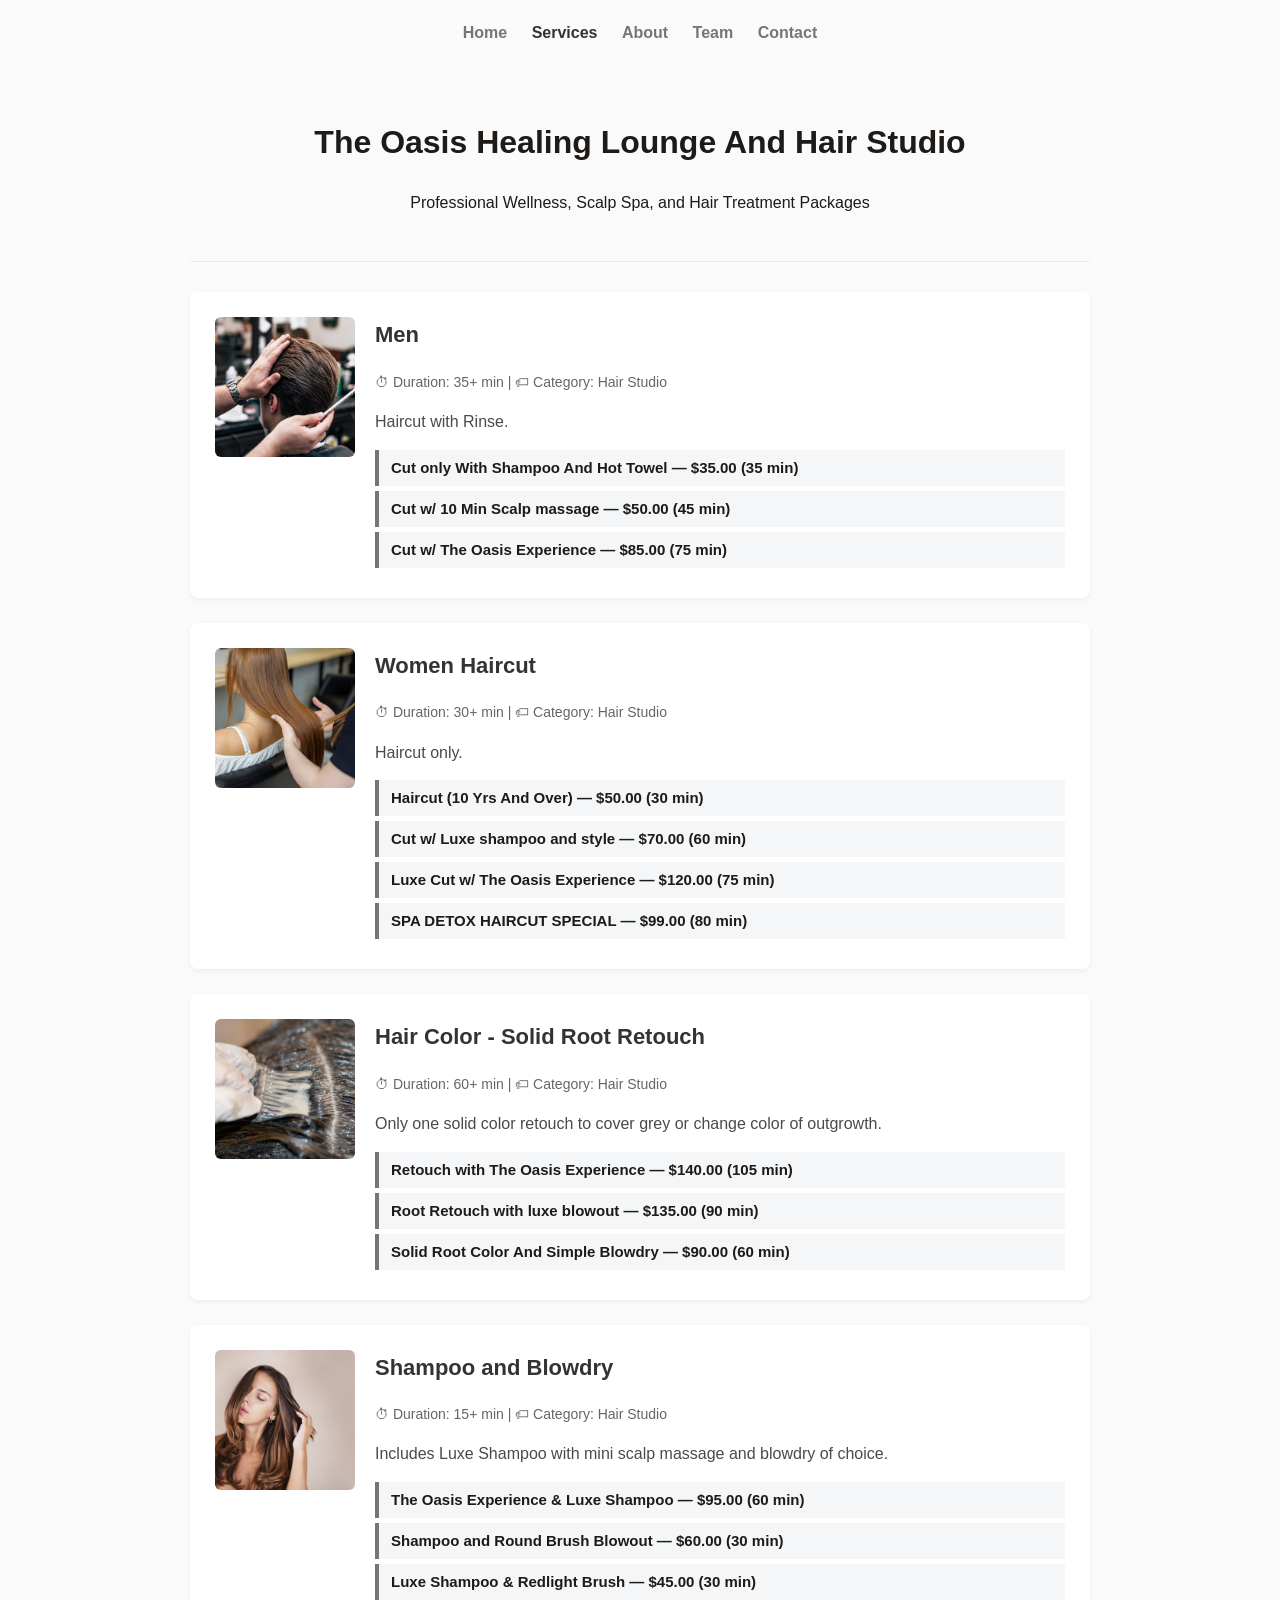
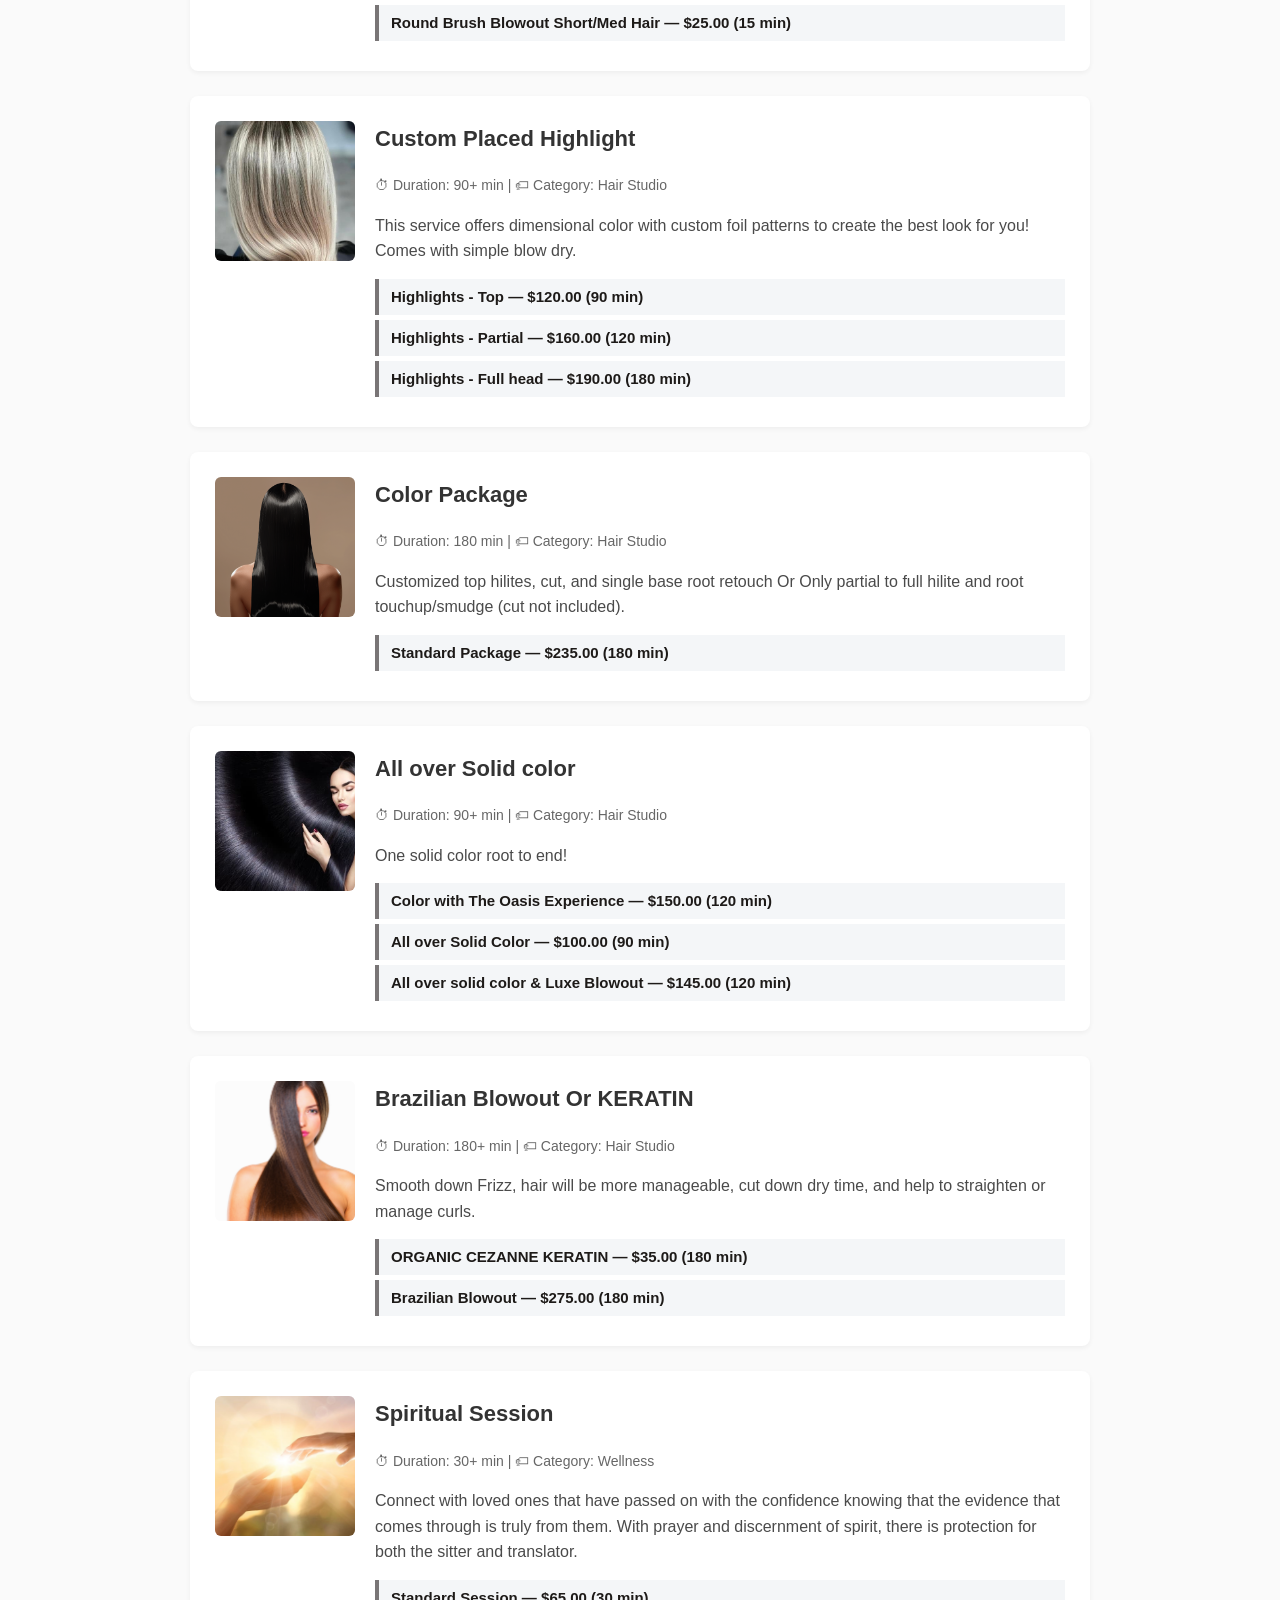
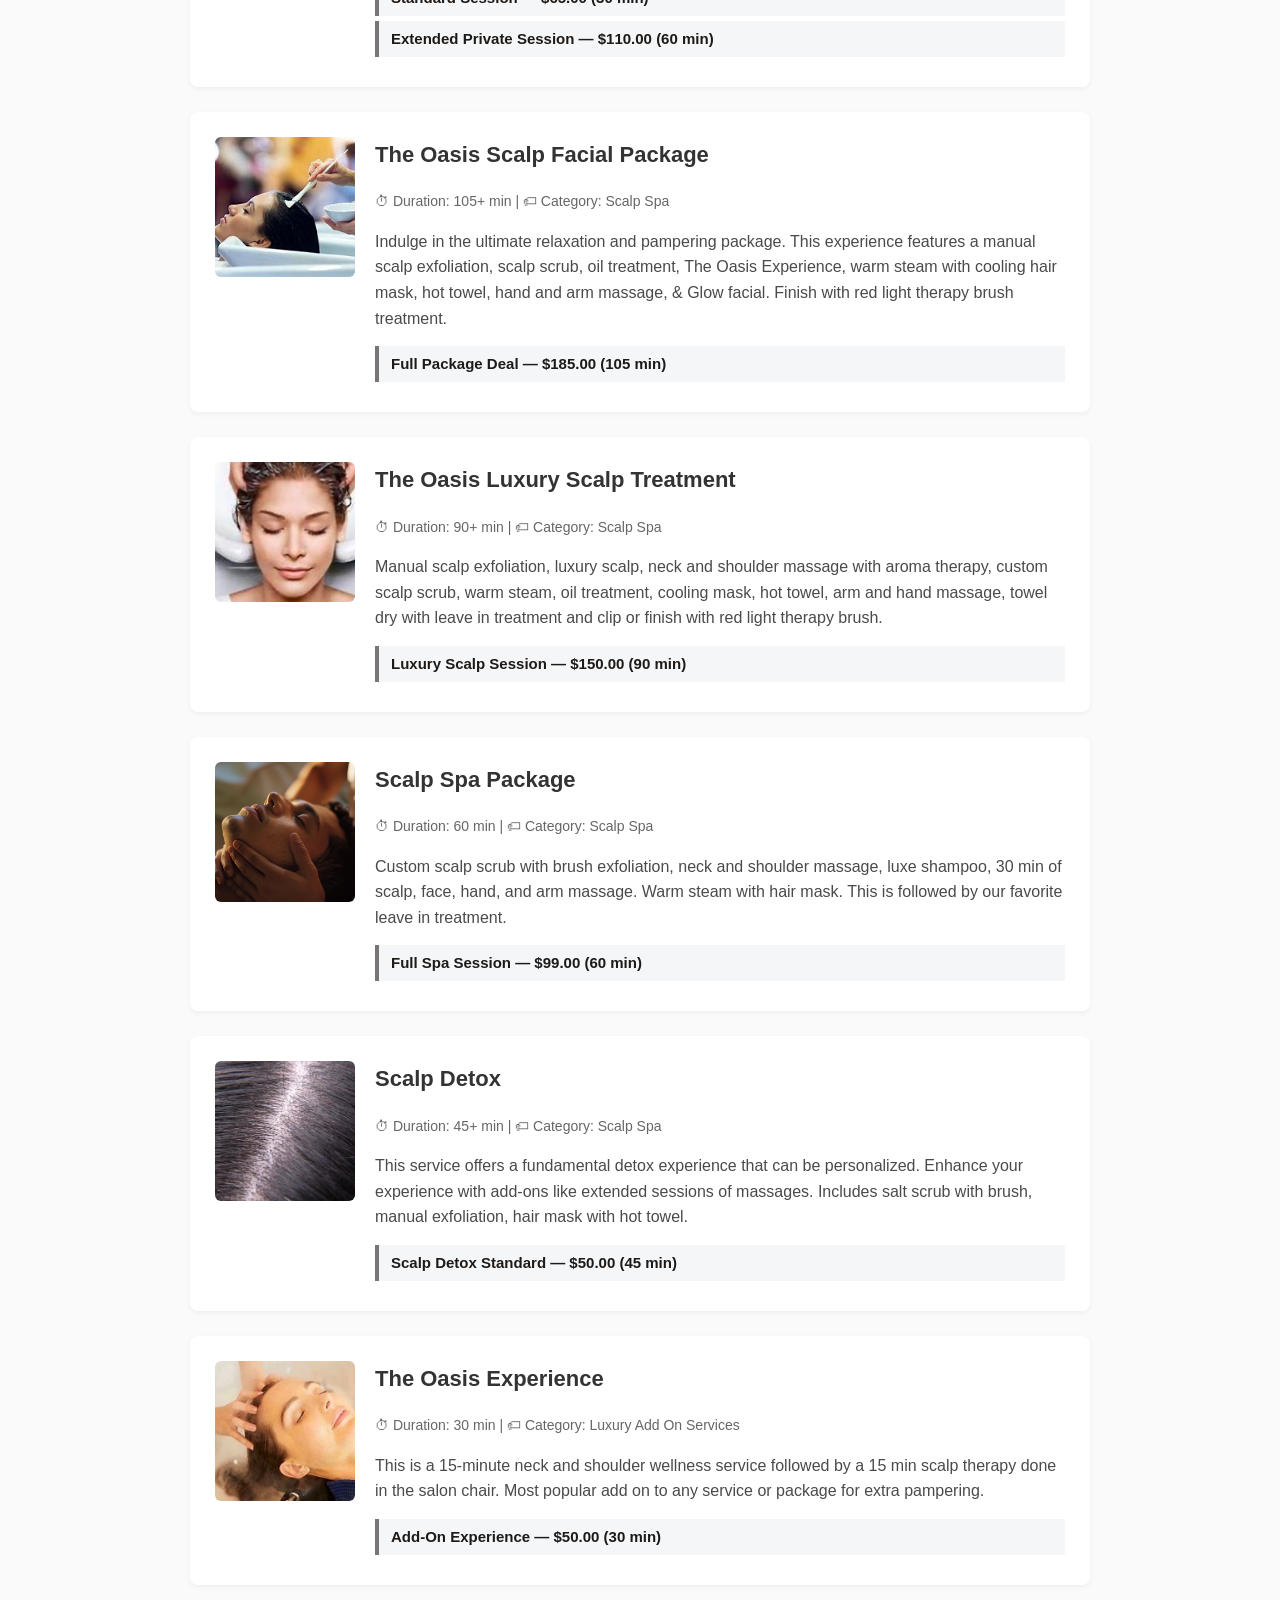
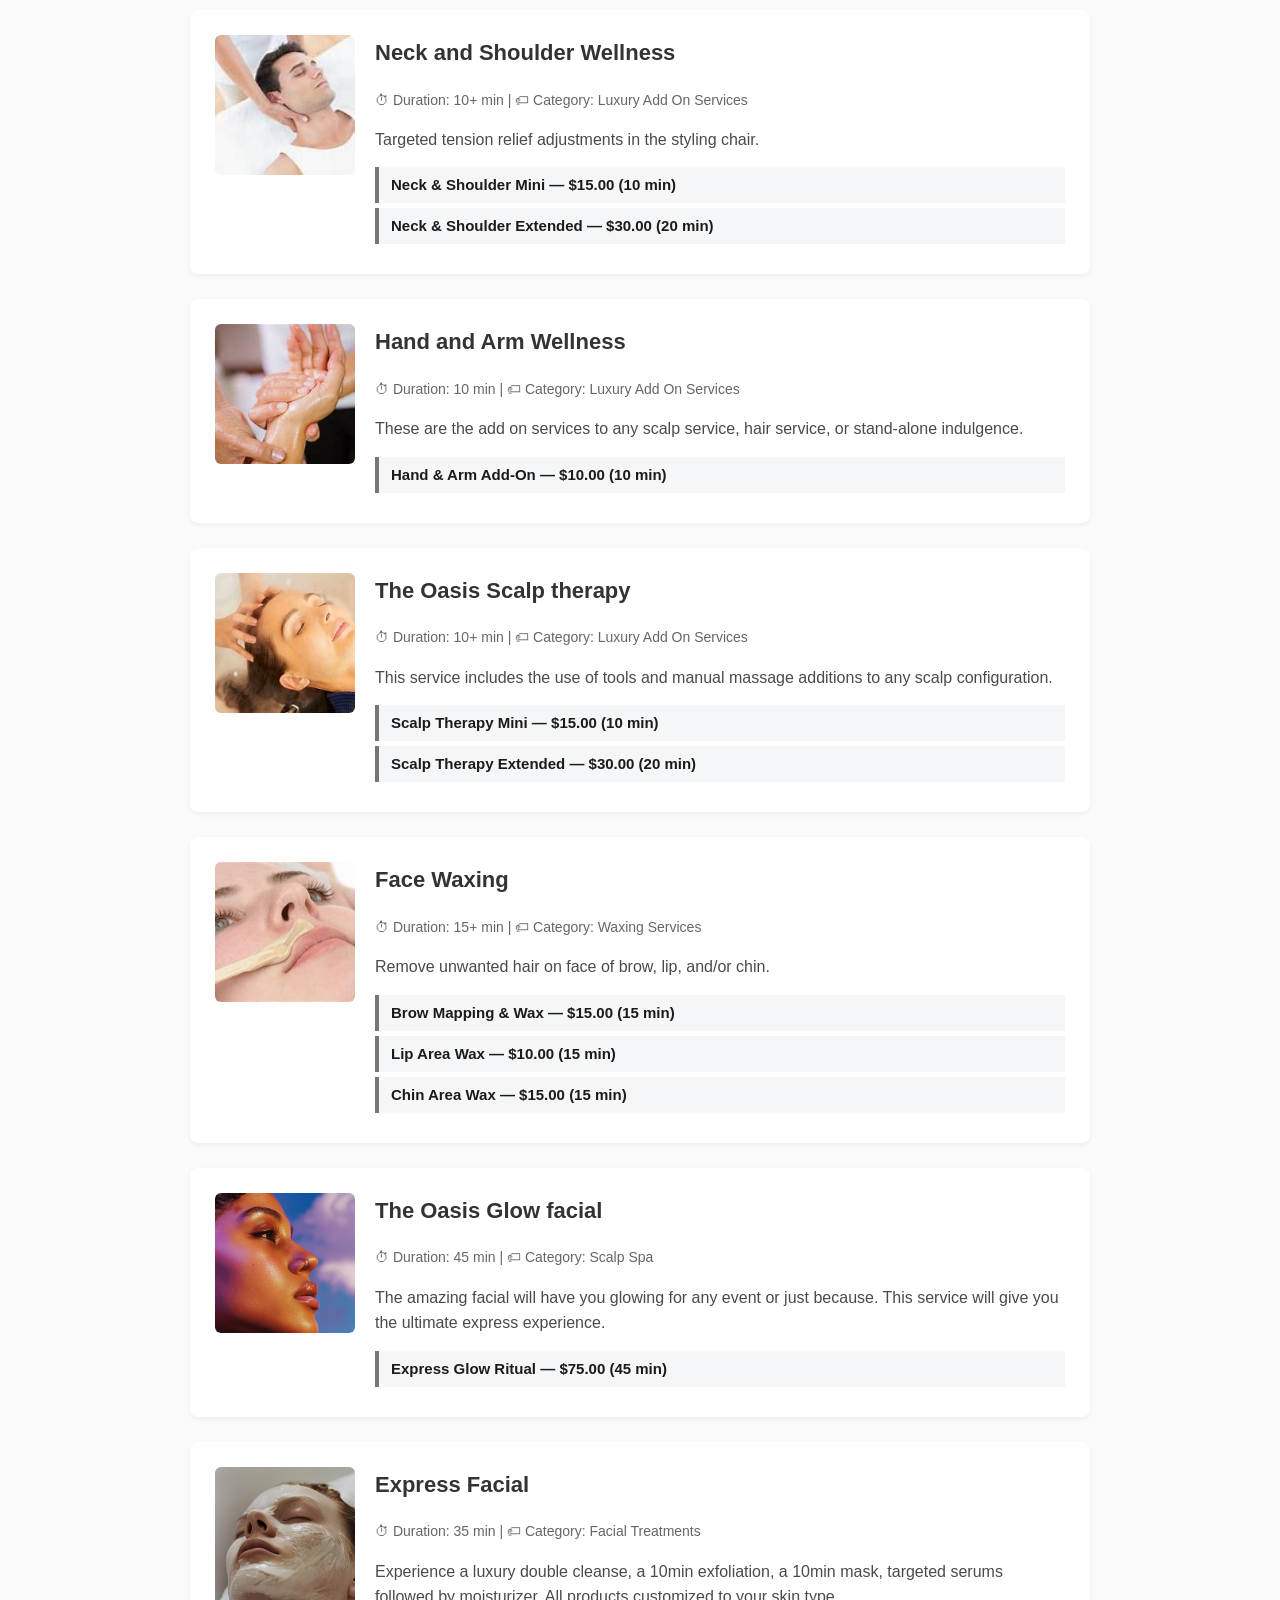
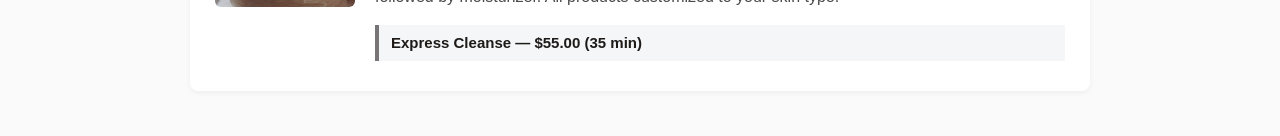
==== commit 547b85e4: "Add files via upload" ====
--- a/services.html
+++ b/services.html
@@ -1,234 +1,302 @@
 <!DOCTYPE html>
-<html lang="en"><head><meta charset="utf-8" data-next-head=""><link rel="shortcut icon" href="/favicon.ico" data-next-head=""><link rel="preconnect" href="https://static.glossgenius.com" data-next-head=""><meta http-equiv="x-ua-compatible" content="ie=edge" data-next-head=""><meta name="viewport" content="width=device-width, initial-scale=1" data-next-head=""><meta property="og:type" content="website" data-next-head=""><meta property="fb:app_id" content="342526522936658" data-next-head=""><meta name="twitter:card" content="summary" data-next-head=""><meta name="twitter:site" content="@glossgenius" data-next-head=""><meta name="keywords" content="stylist,glossgenius,beauty" data-next-head=""><title data-next-head="">Services</title><meta property="og:title" content="Services" data-next-head=""><meta name="twitter:title" content="Services" data-next-head=""><meta name="description" content="The Oasis Healing Lounge And Hair Studio offers women haircut, hair color - solid root retouch, and shampoo and blowdry in Lebanon, TN. The Oasis was created to help people feel comfortable and confident within themselves. Book online or call 16158124420." data-next-head=""><meta property="og:description" content="The Oasis Healing Lounge And Hair Studio offers women haircut, hair color - solid root retouch, and shampoo and blowdry in Lebanon, TN. The Oasis was created to help people feel comfortable and confident within themselves. Book online or call 16158124420." data-next-head=""><meta name="twitter:description" content="The Oasis Healing Lounge And Hair Studio offers women haircut, hair color - solid root retouch, and shampoo and blowdry in Lebanon, TN. The Oasis was created to help people feel comfortable and confident within themselves. Book online or call 16158124420." data-next-head=""><meta property="og:image" content="https://static.glossgenius.com/public/salon/90471714b15dc57c2fc0dc8e722fe0c5c92c7795/website_cover_image/4b81ad00f85e889b8fe50f9913bbe559.jpeg" data-next-head=""><meta name="twitter:image" content="https://static.glossgenius.com/public/salon/90471714b15dc57c2fc0dc8e722fe0c5c92c7795/website_cover_image/4b81ad00f85e889b8fe50f9913bbe559.jpeg" data-next-head=""><meta name="geo.position" content="36.2087671;-86.3035369" data-next-head=""><meta name="ICBM" content="36.2087671, -86.3035369" data-next-head=""><meta name="geo.region" content="US-TN" data-next-head=""><meta name="geo.placename" content="Lebanon" data-next-head=""><link rel="alternate" hreflang="en-US" href="https://theoasishealinglounge.glossgenius.com" data-next-head=""><link rel="alternate" hreflang="x-default" href="https://theoasishealinglounge.glossgenius.com" data-next-head=""><script type="application/ld+json" data-next-head="">{
-  "@context": "https://schema.org",
-  "@type": "HealthAndBeautyBusiness",
-  "name": "The Oasis Healing Lounge And Hair Studio",
-  "description": "The Oasis was created to help people feel comfortable and confident within themselves. To help heal their personal insecurities and to find inner peace within the soul or just a place where you can go to be alone to escape everyday life for a while. We offer a tranquility salon (scalp spa, hair, and spiritual sessions). Kenna @ Oasis (our luxury skincare and asmr specialist)\nFINALLY next door Patina & Olive beauty bar (natural organic feel, offering hair and nails)!\n  I am thrilled to be able to share this amazing services and beauty healing  specialists  with you.",
-  "url": "https://theoasishealinglounge.glossgenius.com",
-  "address": {
-    "@type": "PostalAddress",
-    "streetAddress": "520 C West Main st",
-    "addressLocality": "Lebanon",
-    "addressRegion": "TN",
-    "postalCode": "37087",
-    "addressCountry": "US"
-  },
-  "areaServed": {
-    "@type": "City",
-    "name": "Lebanon"
-  },
-  "openingHoursSpecification": [
-    {
-      "@type": "OpeningHoursSpecification",
-      "dayOfWeek": "Friday",
-      "opens": "09:00",
-      "closes": "19:00"
-    },
-    {
-      "@type": "OpeningHoursSpecification",
-      "dayOfWeek": "Monday",
-      "opens": "10:00",
-      "closes": "19:00"
-    },
-    {
-      "@type": "OpeningHoursSpecification",
-      "dayOfWeek": "Sunday",
-      "opens": "00:00",
-      "closes": "00:00"
-    },
-    {
-      "@type": "OpeningHoursSpecification",
-      "dayOfWeek": "Tuesday",
-      "opens": "09:00",
-      "closes": "14:00"
-    },
-    {
-      "@type": "OpeningHoursSpecification",
-      "dayOfWeek": "Saturday",
-      "opens": "09:00",
-      "closes": "16:00"
-    },
-    {
-      "@type": "OpeningHoursSpecification",
-      "dayOfWeek": "Thursday",
-      "opens": "09:00",
-      "closes": "16:00"
-    },
-    {
-      "@type": "OpeningHoursSpecification",
-      "dayOfWeek": "Wednesday",
-      "opens": "09:00",
-      "closes": "19:00"
-    }
-  ],
-  "image": "https://static.glossgenius.com/public/salon/90471714b15dc57c2fc0dc8e722fe0c5c92c7795/website_cover_image/4b81ad00f85e889b8fe50f9913bbe559.jpeg",
-  "priceRange": "$$",
-  "sameAs": [
-    "https://www.facebook.com/profile.php?id=61551695297359&mibextid=ZbWKwL",
-    "http://www.theoasishealinglounge.com"
-  ],
-  "geo": {
-    "@type": "GeoCoordinates",
-    "latitude": 36.2087671,
-    "longitude": -86.3035369
-  },
-  "telephone": "+16158124420",
-  "email": "aprilmayfrench@gmail.com"
-}</script><script type="application/ld+json" data-next-head="">{"@context":"https://schema.org","@type":"ItemList","itemListElement":[{"@type":"Service","name":"Men","description":"Haircut with Rinse","serviceType":"Hair Studio","offers":{"@type":"Offer","price":"35.00","priceCurrency":"USD","eligibleDuration":{"@type":"QuantitativeValue","unitCode":"MIN","value":35}}},{"@type":"Service","name":"Women Haircut","description":"Haircut only","serviceType":"Hair Studio","offers":{"@type":"Offer","price":"50.00","priceCurrency":"USD","eligibleDuration":{"@type":"QuantitativeValue","unitCode":"MIN","value":30}}},{"@type":"Service","name":"Hair Color - Solid Root Retouch","description":"Only one solid color retouch to cover grey or change color of outgrowth.","serviceType":"Hair Studio","offers":{"@type":"Offer","price":"140.00","priceCurrency":"USD","eligibleDuration":{"@type":"QuantitativeValue","unitCode":"MIN","value":105}}},{"@type":"Service","name":"Shampoo and Blowdry","description":"Includes Luxe Shampoo with mini scalp massage and blowdry of choice","serviceType":"Hair Studio","offers":{"@type":"Offer","price":"95.00","priceCurrency":"USD","eligibleDuration":{"@type":"QuantitativeValue","unitCode":"MIN","value":60}}},{"@type":"Service","name":"Custom Placed Highlight","description":"This service offers dimentional color with custom foil patterns to create the best look for you!  Comes with simple blow dry","serviceType":"Hair Studio","offers":{"@type":"Offer","price":"120.00","priceCurrency":"USD","eligibleDuration":{"@type":"QuantitativeValue","unitCode":"MIN","value":90}}},{"@type":"Service","name":"Color Package","description":"Customized top hilites, cut, and single base root retouch Or Only partial to full hilite and root touchup/smudge(cut not included)","serviceType":"Hair Studio","offers":{"@type":"Offer","price":"235.00","priceCurrency":"USD","eligibleDuration":{"@type":"QuantitativeValue","unitCode":"MIN","value":180}}},{"@type":"Service","name":"All over Solid color","description":"One solid color root to end!","serviceType":"Hair Studio","offers":{"@type":"Offer","price":"150.00","priceCurrency":"USD","eligibleDuration":{"@type":"QuantitativeValue","unitCode":"MIN","value":120}}},{"@type":"Service","name":"Brazilian Blowout Or KERATIN","description":"Smooth down Frizz, hair will be more manageable, cut down dry time, and help to straighten or manage curls.","serviceType":"Hair Studio","offers":{"@type":"Offer","price":"350.00","priceCurrency":"USD","eligibleDuration":{"@type":"QuantitativeValue","unitCode":"MIN","value":180}}},{"@type":"Service","name":"Spiritual Session","description":" Connect with loved ones that have passed on with the confidence knowing that the evidence that comes through is truly from them. With prayer and discernment of spirit, there is protection for both the sitter and translator.  Guests have had peace and comfort along with some laughs during their sessions! Please  Call 615-812-4420 to book this private session","serviceType":"None","offers":{"@type":"Offer","price":"65.00","priceCurrency":"USD","eligibleDuration":{"@type":"QuantitativeValue","unitCode":"MIN","value":30}}},{"@type":"Service","name":"The Oasis Scalp Facial Package","description":"APRIL SPECIAL : Book with Kenna to enjoy this service for the price of $155 for the entire month of April. Indulge in the ultimate relaxation and pampering package. This experience features a manual scalp exfoliation, scalp scrub, oil treatment, The Oasis Experience, warm steam with cooling hair mask, hot towel, hand and arm massage, &amp; Glow facial. Finish with red light therapy brush treatment.","serviceType":"Scalp Spa","offers":{"@type":"Offer","price":"185.00","priceCurrency":"USD","eligibleDuration":{"@type":"QuantitativeValue","unitCode":"MIN","value":105}}},{"@type":"Service","name":"The Oasis Luxury Scalp Treatment","description":"APRIL SPECIAL : for the entire month of April, book with Kenna to enjoy this service at a price of $120. Manual scalp exfoliation, luxury scalp, neck and shoulder massage with aroma therapy, custom scalp scrub, warm steam, oil treatment, cooling mask,  hot towel, arm and hand massage, towel dry with leave in treatment and clip  or  finish with red light therapy brush.","serviceType":"Scalp Spa","offers":{"@type":"Offer","price":"150.00","priceCurrency":"USD","eligibleDuration":{"@type":"QuantitativeValue","unitCode":"MIN","value":90}}},{"@type":"Service","name":"Scalp Spa Package","description":"Custom scalp scrub with brush exfoliation, neck and shoulder massage, luxe shampoo, 30 min of scalp, face, hand, and arm massage. Warm steam with hair mask.This is followed by our favorite leave in treatment.\nHair is towel dried and Clipped up if needed.","serviceType":"Scalp Spa","offers":{"@type":"Offer","price":"99.00","priceCurrency":"USD","eligibleDuration":{"@type":"QuantitativeValue","unitCode":"MIN","value":60}}},{"@type":"Service","name":"Scalp Detox","description":"This service offers a fundamental detox experience that can be personalized. Enhance your experience with add-ons like extended sessions of massages.  Includes salt scrub with brush, manual exfoliation, hair mask with hot towel. Hair is left towel dried. 30 min service. 45 if long hair or extra exfoliation needed","serviceType":"Scalp Spa","offers":{"@type":"Offer","price":"50.00","priceCurrency":"USD","eligibleDuration":{"@type":"QuantitativeValue","unitCode":"MIN","value":45}}},{"@type":"Service","name":"The Oasis Experience","description":"This is a 15-minute neck and shoulder wellness service followed by a 15 min scalp therapy done in the salon chair.  ** most popular add on to any service or package just adds 30 min to your service time for extra pampering.","serviceType":"Luxury Add On Services","offers":{"@type":"Offer","price":"50.00","priceCurrency":"USD","eligibleDuration":{"@type":"QuantitativeValue","unitCode":"MIN","value":30}}},{"@type":"Service","name":"Neck and Shoulder Wellness","description":"","serviceType":"Luxury Add On Services","offers":{"@type":"Offer","price":"15.00","priceCurrency":"USD","eligibleDuration":{"@type":"QuantitativeValue","unitCode":"MIN","value":10}}},{"@type":"Service","name":"Hand and Arm Wellness","description":"These are the add on services to any scalp service, hair service, or stand-alone indulgence","serviceType":"Luxury Add On Services","offers":{"@type":"Offer","price":"10.00","priceCurrency":"USD","eligibleDuration":{"@type":"QuantitativeValue","unitCode":"MIN","value":10}}},{"@type":"Service","name":"The Oasis Scalp therapy","description":"These are the add on services to any scalp service, hair service, or stand-alone indulgence\nThis service includes the use of tools and manual massage. if you like your ","serviceType":"Luxury Add On Services","offers":{"@type":"Offer","price":"15.00","priceCurrency":"USD","eligibleDuration":{"@type":"QuantitativeValue","unitCode":"MIN","value":10}}},{"@type":"Service","name":"Face Waxing","description":"remove unwanted hair on face of brow, lip, and /or chin","serviceType":"Waxing Services","offers":{"@type":"Offer","price":"15.00","priceCurrency":"USD","eligibleDuration":{"@type":"QuantitativeValue","unitCode":"MIN","value":15}}},{"@type":"Service","name":"The Oasis Glow facial","description":"The amazing facial will have you glowing for any event or just because. This service will give you the ultimate l express experience. \n\n","serviceType":"Scalp Spa","offers":{"@type":"Offer","price":"75.00","priceCurrency":"USD","eligibleDuration":{"@type":"QuantitativeValue","unitCode":"MIN","value":45}}},{"@type":"Service","name":"Express Facial","description":"APRIL SPECIAL - blended into the facial enjoy the relaxing effects of Scratch Therapy + Hot Stone Treatment at no added cost only for the month of April when booking with Kenna. Experience a luxury double cleanse , a 10min exfoliation , a 10min mask , targeted serums followed by moisturizer. All products customized to your skin type. ","serviceType":"Facial Treatments ","offers":{"@type":"Offer","price":"55.00","priceCurrency":"USD","eligibleDuration":{"@type":"QuantitativeValue","unitCode":"MIN","value":35}}}]}</script><link rel="preload" href="/_next/static/media/814dad51953cb2f1-s.p.woff2" as="font" type="font/woff2" crossorigin="anonymous" data-next-font="size-adjust"><link rel="preload" href="/_next/static/media/9dcef913907d177d-s.p.woff2" as="font" type="font/woff2" crossorigin="anonymous" data-next-font="size-adjust"><link rel="preload" href="/_next/static/css/ac6d4d6f39fe11d2.css" as="style"><link rel="stylesheet" href="css/ac6d4d6f39fe11d2.css" data-n-g=""><link rel="preload" href="/_next/static/css/b9ee20930f74b855.css" as="style"><link rel="stylesheet" href="css/b9ee20930f74b855.css" data-n-p=""><noscript data-n-css=""></noscript><script defer nomodule="" src="js/polyfills-42372ed130431b0a.js"></script><script src="js/webpack-912146294d2b6038.js" defer></script><script src="js/framework-6c17f08e07d1abc4.js" defer></script><script src="js/main-71c28a4486826d8a.js" defer></script><script src="js/_app-8c5954a8e88380b8.js" defer></script><script src="js/services-dca4bf1e59ae51ee.js" defer></script><script src="js/_buildManifest.js" defer></script><script src="js/_ssgManifest.js" defer></script><style id="__jsx-4081724062">@font-face {
-          font-family: BaseFont;
-          font-weight: 400;
-          src: url('/assets/themes/canvas/Archivo-Light.ttf');
-        }
- @font-face {
-          font-family: HeadingFont;
-          font-weight: 800;
-          src: url('/assets/themes/canvas/Bellefair-Regular.ttf');
-        }
- :root{--palette-neutral-grey:#c4bcb9;
-     --accent-primary: linear-gradient(to right, #797576 0%, #333333 100%);
-    
-     
-     --accent-primary-vertical: linear-gradient(to bottom, #797576 0%, #333333 100%);
-         --accent-gradient-primary: #797576;
-         --accent-gradient-secondary: #333333;
-         
-    
-     
-     --accent-secondary: #5A5E6D;
-     --accent-secondary-10: #5a5e6d1a;
-     --accent-secondary-20: #5a5e6d33;
-     --accent-secondary-25: #5a5e6d40;
-     --accent-secondary-40: #5a5e6d66;
-     --accent-secondary-50: #5a5e6d80;
-     --accent-secondary-60: #5a5e6d99;
-     
-     --accent-tertiary: #727587;
-     --accent-tertiary-10: #7275871a;
-     --accent-tertiary-20: #72758733;
-     --accent-tertiary-25: #72758740;
-     --accent-tertiary-40: #72758766;
-     --accent-tertiary-50: #72758780;
-     --accent-tertiary-60: #72758799;
-     
-     --text-primary: #FFF;
-     --text-primary-10: #ffffff1a;
-     --text-primary-20: #ffffff33;
-     --text-primary-25: #ffffff40;
-     --text-primary-40: #ffffff66;
-     --text-primary-50: #ffffff80;
-     --text-primary-60: #ffffff99;
-     
-     --text-secondary: #000000;
-     --text-secondary-10: #0000001a;
-     --text-secondary-20: #00000033;
-     --text-secondary-25: #00000040;
-     --text-secondary-40: #00000066;
-     --text-secondary-50: #00000080;
-     --text-secondary-60: #00000099;
-     
-     --text-tertiary: #9295A5;
-     --text-tertiary-10: #9295a51a;
-     --text-tertiary-20: #9295a533;
-     --text-tertiary-25: #9295a540;
-     --text-tertiary-40: #9295a566;
-     --text-tertiary-50: #9295a580;
-     --text-tertiary-60: #9295a599;
-     
-     --text-active: #FFFFFF;
-     --text-active-10: #ffffff1a;
-     --text-active-20: #ffffff33;
-     --text-active-25: #ffffff40;
-     --text-active-40: #ffffff66;
-     --text-active-50: #ffffff80;
-     --text-active-60: #ffffff99;
-     
-     --text-error: #ff5454;
-     --text-error-10: #ff54541a;
-     --text-error-20: #ff545433;
-     --text-error-25: #ff545440;
-     --text-error-40: #ff545466;
-     --text-error-50: #ff545480;
-     --text-error-60: #ff545499;
-     
-     --bg-primary: #1D1A18;
-     --bg-primary-10: #1d1a181a;
-     --bg-primary-20: #1d1a1833;
-     --bg-primary-25: #1d1a1840;
-     --bg-primary-40: #1d1a1866;
-     --bg-primary-50: #1d1a1880;
-     --bg-primary-60: #1d1a1899;
-     
-     --bg-secondary: #1D1A18;
-     --bg-secondary-10: #1d1a181a;
-     --bg-secondary-20: #1d1a1833;
-     --bg-secondary-25: #1d1a1840;
-     --bg-secondary-40: #1d1a1866;
-     --bg-secondary-50: #1d1a1880;
-     --bg-secondary-60: #1d1a1899;
-     
-     --bg-tertiary: #FFFFFF;
-     --bg-tertiary-10: #ffffff1a;
-     --bg-tertiary-20: #ffffff33;
-     --bg-tertiary-25: #ffffff40;
-     --bg-tertiary-40: #ffffff66;
-     --bg-tertiary-50: #ffffff80;
-     --bg-tertiary-60: #ffffff99;
-     
-     --bg-active: #DDF45C;
-     --bg-active-10: #ddf45c1a;
-     --bg-active-20: #ddf45c33;
-     --bg-active-25: #ddf45c40;
-     --bg-active-40: #ddf45c66;
-     --bg-active-50: #ddf45c80;
-     --bg-active-60: #ddf45c99;
-     
-     --bg-error: #21242A;
-     --bg-error-10: #21242a1a;
-     --bg-error-20: #21242a33;
-     --bg-error-25: #21242a40;
-     --bg-error-40: #21242a66;
-     --bg-error-50: #21242a80;
-     --bg-error-60: #21242a99;
-     
-
-          --focus-box-shadow: 0 0 0 1px var(--accent-tertiary);--focus-box-shadow-thick:0 0 0 3px var(--accent-tertiary);--max-content-width:1497px;--min-button-width-desktop:13rem;--min-button-width-mobile:9rem;--font-heading-ratio:1;--font-body-ratio:1}.brand-primary-color{background:var(--accent-primary)}html{background:var(--bg-primary)}.hidden{clip:rect(0 0 0 0);clip-path:inset(50%);height:1px;overflow:hidden;position:absolute;white-space:nowrap;width:1px}</style></head><body><div id="__next"><svg width="0" height="0" style="display:block" class="jsx-4081724062"><defs class="jsx-4081724062"><lineargradient id="brand-primary-color" x1="0" y1="0" x2="100%" y2="0" class="jsx-4081724062"><stop offset="0" stop-color="#797576" class="jsx-4081724062"></stop><stop offset="1" stop-color="#333333" stop-opacity="0" class="jsx-4081724062"></stop></lineargradient></defs></svg><div class="CanvasLayout_canvas__90jYV" style="--banner-height:0px"><div data-testid="buy-now-pay-later-banner" class="BuyNowPayLaterBanner_root__UF5Tt BuyNowPayLaterBanner_isHidden__HXt6V"><div class="BuyNowPayLaterBanner_container__pNKS6"><div class="BuyNowPayLaterBanner_logoContainer__99cRr"></div><div class="BuyNowPayLaterBanner_mobileTextContainer__CmR6E"><a href="https://glossgenius.com/how-buynowpaylater-works" target="_blank" rel="noopener noreferrer"><span class="BuyNowPayLaterBanner_link__cdVoI">Buy Now, Pay Later</span></a><span> <!-- -->available in-person</span></div><div class="BuyNowPayLaterBanner_desktopTextContainer__qVbVw"><span>Buy Now, Pay Later available for $50-$4,000 bookings.<!-- --> </span><span class="BuyNowPayLaterBanner_secondaryText__jUbwx">Get approved before your appointment.<!-- --> </span><a href="https://glossgenius.com/how-buynowpaylater-works" target="_blank" rel="noopener noreferrer"><span class="BuyNowPayLaterBanner_link__cdVoI">Sign up</span></a></div></div><button aria-label="Dismiss banner" type="button" class="BuyNowPayLaterBanner_closeButton__yscAi"><svg width="16" height="16" fill="none" xmlns="http://www.w3.org/2000/svg"><path d="M.292 16a.309.309 0 0 1-.206-.084.28.28 0 0 1 0-.404L15.51.086a.28.28 0 0 1 .404 0 .28.28 0 0 1 0 .404L.49 15.916A.26.26 0 0 1 .292 16Z" fill="#121215"></path><path d="M15.716 16a.309.309 0 0 1-.206-.084L.086.49a.28.28 0 0 1 0-.404.28.28 0 0 1 .404 0l15.424 15.426a.28.28 0 0 1 0 .404.25.25 0 0 1-.198.084Z" fill="#121215"></path></svg></button></div><nav class="Navigation_root__JOzvk" aria-label="main navigation"><div id="top-of-nav"></div><div id="nav-bar" data-testid="nav-bar" class="Navigation_container__wC_rY"><div class="Navigation_title__o9oBJ"><a href="/index.html">THE OASIS HEALING LOUNGE AND HAIR STUDIO</a></div><div data-testid="nav-overlay" class="Navigation_overlay__BYXPt Navigation_overlayClosed__kLfPY" aria-hidden="true"></div><div class="CanvasAnimatedTile_animateIn__i28gb CanvasAnimatedTile_navContainer__Dahy1"><div class="Navigation_desktopFlexContainer__8Lhbe"><a class="Navigation_desktopTitle__c_k9Q" href="/index.html"><h1 class="Heading_heading__IvTjx Navigation_navBusinessName__0IpRy">THE OASIS HEALING LOUNGE AND HAIR STUDIO</h1></a><ul class="Navigation_desktopNav__auzCf Navigation_menu__1bcRd"><li class="Navigation_navItem__X1ktv"><div class="Navigation_navItemCurrent__zbcxG"></div><a class="Navigation_navItemCurrentPage__5zW0q" href="/services.html">Services<span class="Navigation_navItemCurrentA11yHidden__meiqL"> -  Current location</span></a></li><li class="Navigation_navItem__X1ktv"><a class="" href="/about.html">About</a></li><li class="Navigation_navItem__X1ktv"><a class="" href="/team.html"><span data-testid="our-team"><span class="Navigation_fullText__fsN34">Team</span><span class="Navigation_minimalText__seJ4D">Team</span></span></a></li><li class="Navigation_navItem__X1ktv"><a class="" href="/portfolio.html">Portfolio</a></li><li class="Navigation_navItem__X1ktv"><a class="" href="/contact.html">Contact</a></li><li class="Navigation_navItem__X1ktv Navigation_bookNowCTA__p86Md"><a class="" href="/book.html"><div data-testid="book-now"><span class="Navigation_fullText__fsN34">Book Now</span><span class="Navigation_minimalText__seJ4D">Book</span></div></a></li></ul></div></div><div class="Navigation_combinedNavigation__0FFE5"><button title="Navigation Menu" class="Navigation_button__CEWYT" type="button" aria-expanded="false"><svg width="38" height="16" fill="none" xmlns="http://www.w3.org/2000/svg" class=""><g stroke="#F3F9FF" stroke-width="1.5" stroke-linecap="round"><path d="M1.494 1.5h35M1.494 14.5h35"></path></g></svg></button></div><div class="Navigation_menuContainer__dOUqu Navigation_menuContainerClosed__ZVVif"><div class="Navigation_headerContent__eaG0f"><h2 class="Heading_heading__IvTjx">THE OASIS HEALING LOUNGE AND HAIR STUDIO</h2><div class="Navigation_closeButtonContainer__4WQFC"><button title="Close the navigation menu" type="button"><svg width="16" height="16" fill="none" xmlns="http://www.w3.org/2000/svg" class="Navigation_closeIcon__wpsGI"><path d="M.292 16a.309.309 0 0 1-.206-.084.28.28 0 0 1 0-.404L15.51.086a.28.28 0 0 1 .404 0 .28.28 0 0 1 0 .404L.49 15.916A.26.26 0 0 1 .292 16Z" fill="#121215"></path><path d="M15.716 16a.309.309 0 0 1-.206-.084L.086.49a.28.28 0 0 1 0-.404.28.28 0 0 1 .404 0l15.424 15.426a.28.28 0 0 1 0 .404.25.25 0 0 1-.198.084Z" fill="#121215"></path></svg></button></div></div><ul class="Navigation_mobileNav__kKk_j Navigation_menu__1bcRd"><li class="Navigation_navItem__X1ktv"><a class="" href="/book.html"><div data-testid="book-now" class="Navigation_bookNowCTA__p86Md"><span class="Navigation_fullText__fsN34">Book Now</span><span class="Navigation_minimalText__seJ4D">Book Now</span></div></a></li><li class="Navigation_navItem__X1ktv Navigation_aboutPage__0fHUc"><a class="" href="/about.html">About</a></li><li class="Navigation_navItem__X1ktv Navigation_teamPage__s_G1G"><a class="" href="/team.html"><span data-testid="our-team"><span class="Navigation_fullText__fsN34">Our Team</span><span class="Navigation_minimalText__seJ4D">Team</span></span></a></li><li class="Navigation_navItem__X1ktv Navigation_servicesPage__ABmi_"><div class="Navigation_navItemCurrent__zbcxG"></div><a class="Navigation_navItemCurrentPage__5zW0q" href="/services.html">Services<span class="Navigation_navItemCurrentA11yHidden__meiqL"> -  Current location</span></a></li><li class="Navigation_navItem__X1ktv Navigation_portfolioPage__RTPWO"><a class="" href="/portfolio.html">Portfolio</a></li><li class="Navigation_navItem__X1ktv Navigation_contactsPagePortfolioPersist__gBC5i"><a class="" href="/contact.html">Contact</a></li></ul><div class="Navigation_copyright__gkCLF"><div><a href="https://glossgenius.com" target="_blank" rel="noopener noreferrer"><svg width="125" height="13" fill="none" xmlns="http://www.w3.org/2000/svg" class="Navigation_poweredBy__B_ldU"><path d="M.127 9V.235h3.356c.525 0 .993.104 1.402.313.417.2.747.488.99.864.241.375.362.83.362 1.365v.162c0 .526-.125.981-.375 1.365a2.37 2.37 0 0 1-.99.864c-.417.2-.88.3-1.39.3H1.18V9H.127Zm1.052-4.483h2.19c.56 0 1.003-.138 1.328-.413.326-.284.489-.68.489-1.19V2.79c0-.509-.163-.901-.489-1.177-.317-.284-.76-.426-1.327-.426H1.179v3.331Zm9.649 4.658c-1.044 0-1.879-.3-2.505-.901-.617-.61-.926-1.495-.926-2.655V3.616c0-1.16.309-2.041.926-2.642.626-.61 1.461-.915 2.505-.915 1.052 0 1.886.305 2.504.915.626.6.94 1.481.94 2.642v2.003c0 1.16-.314 2.045-.94 2.655-.618.6-1.453.901-2.504.901Zm0-.939c.76 0 1.348-.225 1.765-.676.418-.46.626-1.094.626-1.903V3.578c0-.81-.208-1.44-.626-1.89-.417-.46-1.006-.69-1.765-.69-.752 0-1.336.23-1.753.69-.418.45-.626 1.08-.626 1.89v2.079c0 .81.208 1.444.626 1.903.417.45 1.001.676 1.753.676ZM16.827 9 15.399.235h1.052l1.24 8.089h.175l1.616-8.09h1.878l1.603 8.09h.175l1.24-8.09h1.051L24.002 9h-1.878L20.508.86h-.175L18.718 9h-1.891Zm10.067 0V.235h5.397v.951h-4.345v2.93h3.995v.952h-3.995v2.98h4.408V9h-5.46Zm7.056 0V.235h3.544c.542 0 1.018.096 1.427.288.418.183.743.45.977.801.234.342.35.756.35 1.24v.138c0 .576-.137 1.03-.413 1.364a2.04 2.04 0 0 1-.976.677v.175c.3.008.546.108.738.3.2.184.3.464.3.84V9H38.86V6.183c0-.25-.071-.443-.213-.576-.134-.134-.338-.2-.614-.2h-3.03V9H33.95Zm1.052-4.545h2.392c.576 0 1.018-.138 1.327-.414.317-.283.476-.676.476-1.177v-.087c0-.501-.155-.89-.464-1.165-.308-.284-.755-.426-1.34-.426h-2.391v3.269ZM41.85 9V.235h5.396v.951h-4.345v2.93h3.995v.952H42.9v2.98h4.408V9h-5.46Zm6.642 0v-.94h1.227V1.175h-1.227v-.94h3.419c1.151 0 2.04.293 2.667.877.634.585.951 1.482.951 2.692v1.628c0 1.22-.317 2.12-.951 2.705-.627.576-1.516.864-2.668.864h-3.418Zm2.279-.952h1.14c.851 0 1.494-.208 1.928-.626.434-.417.651-1.064.651-1.94V3.765c0-.893-.217-1.544-.651-1.953-.434-.41-1.077-.614-1.928-.614h-1.14v6.85Zm9.24.952v-.94h1.227V1.175h-1.227v-.94h4.395c.51 0 .96.093 1.353.276.4.184.71.443.926.777.226.325.338.71.338 1.152v.1c0 .409-.08.747-.238 1.014a2.006 2.006 0 0 1-.563.614c-.217.142-.43.246-.639.313v.175c.209.05.426.15.651.3.226.142.414.347.564.614.159.267.238.605.238 1.014v.126c0 .475-.117.889-.35 1.24a2.184 2.184 0 0 1-.94.788c-.392.175-.843.263-1.352.263H60.01Zm2.279-.952h1.991c.55 0 .972-.129 1.265-.388.292-.259.438-.61.438-1.052v-.112c0-.443-.146-.793-.438-1.052-.293-.259-.714-.388-1.265-.388H62.29v2.992Zm0-3.944h2.029c.5 0 .901-.125 1.202-.376.3-.258.45-.597.45-1.014V2.59c0-.426-.15-.764-.45-1.014-.293-.26-.693-.389-1.202-.389H62.29v2.918ZM70.786 9V5.657L67.668.235h1.203l2.354 4.207h.175L73.754.235h1.202l-3.118 5.422V9h-1.052Z" fill="#000"></path></svg><svg xmlns="http://www.w3.org/2000/svg" width="125" height="13" fill="none" viewbox="0 0 854 89" class="Navigation_ggLogoSVG__V9SB8"><path fill="url(#GG_Logo_Black_svg__a)" fill-rule="evenodd" d="M84.406 39.85a4.657 4.657 0 0 1 4.657 4.65v27.29c0 9.415-7.644 17.05-17.068 17.05H17.363C7.939 88.843.294 81.206.294 71.79V17.21C.294 7.795 7.94.158 17.362.158h127.557v9.303H17.362a7.749 7.749 0 0 0-7.756 7.748v54.58a7.75 7.75 0 0 0 7.756 7.748h54.634a7.749 7.749 0 0 0 7.755-7.748V44.5a4.658 4.658 0 0 1 4.655-4.65Z" clip-rule="evenodd"></path><path fill="#000" fill-rule="evenodd" d="M210.797 43.697h20.165v1.164a26.625 26.625 0 0 1-4.642 15.263 21.664 21.664 0 0 1-7.935 6.548 21.741 21.741 0 0 1-10.052 2.154 24.573 24.573 0 0 1-17.862-7.18 24.873 24.873 0 0 1-5.434-8.182 24.806 24.806 0 0 1-1.795-9.655c0-14.075 10.793-25.018 25.24-25.018a24.04 24.04 0 0 1 14.793 4.84 29.605 29.605 0 0 1 5.595 5.732l-3.999 3.626a25.287 25.287 0 0 0-4.555-5.063 17.734 17.734 0 0 0-11.809-4.023c-11.674 0-19.807 8.777-19.807 20.017 0 13.208 10.522 19.868 19.659 19.868a16.823 16.823 0 0 0 14.804-8.12 15.273 15.273 0 0 0 1.956-6.883h-14.322v-5.088Zm56.658-24.09V62.91h13.344v5.075h-18.705V19.608h5.361Zm61.67-.79c-13.914 0-25.154 10.596-25.154 25.017a25.177 25.177 0 0 0 25.166 24.657 25.138 25.138 0 0 0 17.616-7.19 25.202 25.202 0 0 0 7.551-17.468c0-14.42-11.265-25.017-25.179-25.017Zm-16.191 35.86a19.725 19.725 0 0 1-3.454-10.843h-.013a19.74 19.74 0 0 1 5.683-14.063 19.98 19.98 0 0 1 6.4-4.333 19.46 19.46 0 0 1 7.575-1.546 19.69 19.69 0 0 1 10.893 3.293 19.67 19.67 0 0 1 7.242 8.776 19.677 19.677 0 0 1 1.164 11.313 19.608 19.608 0 0 1-5.299 10.065 19.652 19.652 0 0 1-9.989 5.447 19.688 19.688 0 0 1-11.327-1.003 19.596 19.596 0 0 1-8.875-7.105Zm92.952-25.5a11.813 11.813 0 0 0-2.823-3.614 8.664 8.664 0 0 0-5.446-1.671c-4.791 0-8.121 2.97-8.121 7.513a5.045 5.045 0 0 0 .409 2.327 5.03 5.03 0 0 0 1.411 1.882 15.797 15.797 0 0 0 5.05 3.033l4.642 2.03a23.499 23.499 0 0 1 7.514 4.568 11.74 11.74 0 0 1 2.674 4.022c.607 1.51.879 3.132.817 4.767 0 8.925-6.598 14.866-15.3 14.866a14.434 14.434 0 0 1-10.522-3.911 17.482 17.482 0 0 1-4.493-8.592l5.223-1.447c.32 2.3 1.33 4.449 2.897 6.163a9.483 9.483 0 0 0 3.206 2.08c1.199.46 2.48.666 3.763.606 6.598 0 9.656-4.717 9.656-9.581a7.162 7.162 0 0 0-.57-3.095 7.221 7.221 0 0 0-1.819-2.562 21.497 21.497 0 0 0-5.793-3.342l-4.358-2.03a21.389 21.389 0 0 1-6.437-3.986 10.046 10.046 0 0 1-3.33-7.91c0-7.514 5.731-12.478 13.567-12.478 2.748-.12 5.464.629 7.762 2.141a14.607 14.607 0 0 1 4.716 5.373l-4.245 2.859-.05-.012v.001Zm55.729-3.614a11.525 11.525 0 0 1 2.835 3.614h.012l4.32-2.848a14.499 14.499 0 0 0-4.717-5.372 13.072 13.072 0 0 0-7.76-2.141c-7.836 0-13.555 4.964-13.555 12.477a10.019 10.019 0 0 0 .779 4.333 10.228 10.228 0 0 0 2.563 3.578 21.007 21.007 0 0 0 6.437 3.985l4.345 2.03a21.537 21.537 0 0 1 5.805 3.343 7.094 7.094 0 0 1 1.832 2.562 7.16 7.16 0 0 1 .57 3.095c0 4.865-3.132 9.582-9.73 9.582a9.288 9.288 0 0 1-3.763-.607 9.564 9.564 0 0 1-3.194-2.08 11.455 11.455 0 0 1-2.909-6.164l-5.211 1.447a17.493 17.493 0 0 0 4.493 8.592 14.3 14.3 0 0 0 4.866 3.02 14.39 14.39 0 0 0 5.656.89c8.702 0 15.3-5.94 15.3-14.866a11.559 11.559 0 0 0-.804-4.753 11.742 11.742 0 0 0-2.674-4.023 23.774 23.774 0 0 0-7.514-4.568l-4.642-2.03a15.716 15.716 0 0 1-5.075-3.045 5.037 5.037 0 0 1-1.411-1.882 5.037 5.037 0 0 1-.409-2.327c0-4.543 3.33-7.513 8.108-7.513a8.668 8.668 0 0 1 5.447 1.67Zm79.756 19.21h20.301c0 4.421-.941 10.807-4.939 15.883-4.296 5.434-10.795 8.12-18.196 8.12-14.224 0-25.018-10.447-25.018-24.868s11.165-24.944 25.24-24.944a23.477 23.477 0 0 1 15.152 5.211 28.024 28.024 0 0 1 5.806 6.104l-2.539 2.03a22.114 22.114 0 0 0-4.642-5.373 21.747 21.747 0 0 0-13.864-5.075c-12.404 0-21.824 9.866-21.824 22.183s9.137 21.836 21.602 21.836c8.269 0 14.21-4.209 16.823-8.195a21.631 21.631 0 0 0 3.217-10.015h-17.131v-2.896h.012Zm54.628-22.231h19.979l.012.013v-2.947h-23.21v48.351h23.222v-2.896h-20.003V42.941h19.583v-2.847h-19.583V22.542Zm50.381 45.442V19.1l40.615 42.497V19.609h3.217V69.22l-40.614-42.495v41.258h-3.218Zm81.539 0V19.608H724.7v48.376h3.219Zm37.52-48.376v30.254c0 4.568.21 7.513 2.029 10.447 2.823 4.569 8.121 5.584 11.241 5.584 3.119 0 8.417-1.078 11.24-5.584 1.819-2.896 2.042-5.867 2.042-10.447V19.61h3.219v30.253c0 5.285-.298 8.764-2.761 12.403-3.627 5.286-9.346 6.524-13.703 6.524-4.357 0-10.076-1.238-13.703-6.524-2.464-3.627-2.761-7.105-2.761-12.403V19.61h3.157v-.002Zm79.817 3.826a10.34 10.34 0 0 1 3.876 4.369v-.012l2.45-1.956a13.079 13.079 0 0 0-4.926-5.125 13.01 13.01 0 0 0-6.883-1.758c-8.64 0-12.404 6.45-12.404 12.032a10.346 10.346 0 0 0 1.523 5.52c1.659 2.75 4.048 4.061 8.839 6.376 3.998 1.968 6.82 3.417 8.194 4.209 3.652 2.253 4.729 5 4.729 7.625 0 6.376-5.149 11.166-11.673 11.166a11.442 11.442 0 0 1-5.001-1.04 11.583 11.583 0 0 1-4.073-3.082 16.857 16.857 0 0 1-2.612-4.642l-2.76 1.3a16.114 16.114 0 0 0 3.132 5.285 13.845 13.845 0 0 0 5.025 3.863 13.743 13.743 0 0 0 6.215 1.212c8.206 0 15.027-6.015 15.027-14.136a10.729 10.729 0 0 0-1.311-5.373 10.603 10.603 0 0 0-3.838-3.985c-1.909-1.336-3.722-2.209-6.681-3.633a384.26 384.26 0 0 1-2.975-1.443l-.082-.04c-4.824-2.369-8.398-4.123-8.398-9.305a8.693 8.693 0 0 1 .57-3.503 8.391 8.391 0 0 1 1.931-2.984 8.48 8.48 0 0 1 2.971-1.943 8.451 8.451 0 0 1 3.504-.57 10.38 10.38 0 0 1 5.631 1.573Z" clip-rule="evenodd"></path><defs><lineargradient id="GG_Logo_Black_svg__a" x1="0.294" x2="123.411" y1="34.117" y2="34.117" gradientunits="userSpaceOnUse"><stop stop-color="#EA5188"></stop><stop offset="0.484" stop-color="#F5845A"></stop><stop offset="0.766" stop-color="#FFC979"></stop><stop offset="1" stop-color="#FFC978" stop-opacity="0"></stop></lineargradient></defs></svg></a></div></div></div></div></nav><div class="CanvasLayout_layout__ggou2"><div class="BookingHeader_bookingHeader__a1NDN" aria-hidden="true" data-testid="booking-header"><div class="BookingHeader_container__gq2L1"><div class="BookingHeader_leftContainer__dUC3B"><a class="BookingHeader_btn___Br72" title="Navigate to Home" href="/index.html"><svg height="60" viewbox="0 0 60 60" width="51" xmlns="http://www.w3.org/2000/svg"><path d="m30 19.375-4.252 4.252v-1.7H22.35v5.102l-2.994 2.994.583.583L30 20.575l10.043 10.042.582-.582zm-6.798 3.402h1.7v1.689l-1.7 1.701z"></path><path d="M22.351 30.425v10.2H28.3v-5.947h3.402v5.947h5.948v-10.2L30 22.777zm14.447 9.35h-4.252v-5.948h-5.097v5.948h-4.253v-9L30 23.977l6.798 6.798z"></path><path d="M30 60C13.431 60 0 46.569 0 30S13.431 0 30 0s30 13.431 30 30-13.431 30-30 30zm0-1.748c15.603 0 28.252-12.649 28.252-28.252S45.603 1.748 30 1.748 1.748 14.397 1.748 30 14.397 58.252 30 58.252z"></path></svg></a><button type="submit" class="Button_root__8nq_L BookingHeader_btn___Br72 BookingHeader_clearServices__2Jf_7"><span><span class="">Clear All</span><span style="display:none;pointer-events:none"></span></span></button></div><button type="submit" class="Button_root__8nq_L BookingHeader_btnBook__lrjRh"><span><span class="">Book <!-- -->0<!-- --> <!-- -->service<!-- --> <svg viewbox="0 0 47 26" fill="none" xmlns="http://www.w3.org/2000/svg" class="icon-arrow-right"><path d="M2 13h43M34 2l11 11M34 24l11-11" stroke="#fff" stroke-width="3" stroke-linecap="round"></path></svg></span><span style="display:none;pointer-events:none"></span></span></button></div></div><main><section class="CanvasServices_root__wA4G4"><h2 class="Heading_heading__IvTjx Heading_large__I6ZQk CanvasServices_servicesHeading__1SOvf">Services</h2><section class="CanvasServices_servicesHeaderWrap__DItz8"><h3 class="CanvasServices_title__d_BVm">Filter your booking</h3><div class="CanvasServices_selectors__F2Rf3"><div class="ServiceSelectors_container__6vt7D"><div class="Select_root__iPgWr"><label id="professional-dropdown-label" class="Select_label__pWziN"><span>Select a Professional</span></label><div class="Select_selectOuterContainer__T42GH"><div class="Select_selectInnerContainer__0ciXZ"><style data-emotion="css b62m3t-container">.css-b62m3t-container{position:relative;box-sizing:border-box;}</style><div class="css-b62m3t-container" id="professional-dropdown"><style data-emotion="css 7pg0cj-a11yText">.css-7pg0cj-a11yText{z-index:9999;border:0;clip:rect(1px, 1px, 1px, 1px);height:1px;width:1px;position:absolute;overflow:hidden;padding:0;white-space:nowrap;}</style><span id="react-select-17438-live-region" class="css-7pg0cj-a11yText"></span><span aria-live="polite" aria-atomic="false" aria-relevant="additions text" role="log" class="css-7pg0cj-a11yText"></span><style data-emotion="css 9p4lhg-control">.css-9p4lhg-control{-webkit-align-items:center;-webkit-box-align:center;-ms-flex-align:center;align-items:center;cursor:default;display:-webkit-box;display:-webkit-flex;display:-ms-flexbox;display:flex;-webkit-box-flex-wrap:wrap;-webkit-flex-wrap:wrap;-ms-flex-wrap:wrap;flex-wrap:wrap;-webkit-box-pack:justify;-webkit-justify-content:space-between;justify-content:space-between;min-height:38px;outline:0!important;position:relative;-webkit-transition:all 100ms;transition:all 100ms;background-color:hsl(0, 0%, 100%);border-color:none;border-radius:inherit;border-style:solid;border-width:1px;box-shadow:none;box-sizing:border-box;background:transparent;border-bottom:none;border-right:none;border-left:none;border-top:none;overflow:hidden;text-overflow:unset;white-space:nowrap;}</style><div class="gg-dropdown__control css-9p4lhg-control"><style data-emotion="css a0v59c">.css-a0v59c{-webkit-align-items:center;-webkit-box-align:center;-ms-flex-align:center;align-items:center;display:grid;-webkit-flex:1;-ms-flex:1;flex:1;-webkit-box-flex-wrap:wrap;-webkit-flex-wrap:wrap;-ms-flex-wrap:wrap;flex-wrap:wrap;-webkit-overflow-scrolling:touch;position:relative;overflow:inherit;padding:0;box-sizing:border-box;}</style><div class="gg-dropdown__value-container gg-dropdown__value-container--has-value css-a0v59c"><style data-emotion="css 99cyyk-singleValue">.css-99cyyk-singleValue{grid-area:1/1/2/3;max-width:100%;overflow:hidden;text-overflow:ellipsis;white-space:nowrap;color:inherit;margin-left:2px;margin-right:2px;box-sizing:border-box;font-size:16px;}</style><div class="gg-dropdown__single-value css-99cyyk-singleValue">Any Professional</div><style data-emotion="css 1hac4vs-dummyInput">.css-1hac4vs-dummyInput{background:0;border:0;caret-color:transparent;font-size:inherit;grid-area:1/1/2/3;outline:0;padding:0;width:1px;color:transparent;left:-100px;opacity:0;position:relative;-webkit-transform:scale(.01);-moz-transform:scale(.01);-ms-transform:scale(.01);transform:scale(.01);}</style><input id="react-select-17438-input" tabindex="0" inputmode="none" aria-autocomplete="list" aria-expanded="false" aria-haspopup="true" aria-labelledby="professional-dropdown-label" role="combobox" aria-activedescendant="" aria-readonly="true" class="css-1hac4vs-dummyInput" value=""></div><style data-emotion="css 1wy0on6">.css-1wy0on6{-webkit-align-items:center;-webkit-box-align:center;-ms-flex-align:center;align-items:center;-webkit-align-self:stretch;-ms-flex-item-align:stretch;align-self:stretch;display:-webkit-box;display:-webkit-flex;display:-ms-flexbox;display:flex;-webkit-flex-shrink:0;-ms-flex-negative:0;flex-shrink:0;box-sizing:border-box;}</style><div class="gg-dropdown__indicators css-1wy0on6"><style data-emotion="css 1it3y4e-indicatorSeparator">.css-1it3y4e-indicatorSeparator{-webkit-align-self:stretch;-ms-flex-item-align:stretch;align-self:stretch;width:1px;background-color:inherit;margin-bottom:8px;margin-top:8px;box-sizing:border-box;}</style><span class="gg-dropdown__indicator-separator css-1it3y4e-indicatorSeparator"></span><style data-emotion="css 1xc3v61-indicatorContainer">.css-1xc3v61-indicatorContainer{display:-webkit-box;display:-webkit-flex;display:-ms-flexbox;display:flex;-webkit-transition:color 150ms;transition:color 150ms;color:hsl(0, 0%, 80%);padding:8px;box-sizing:border-box;}.css-1xc3v61-indicatorContainer:hover{color:hsl(0, 0%, 60%);}</style><div class="gg-dropdown__indicator gg-dropdown__dropdown-indicator css-1xc3v61-indicatorContainer" aria-hidden="true"><style data-emotion="css 8mmkcg">.css-8mmkcg{display:inline-block;fill:currentColor;line-height:1;stroke:currentColor;stroke-width:0;}</style><svg height="20" width="20" viewbox="0 0 20 20" aria-hidden="true" focusable="false" class="css-8mmkcg"><path d="M4.516 7.548c0.436-0.446 1.043-0.481 1.576 0l3.908 3.747 3.908-3.747c0.533-0.481 1.141-0.446 1.574 0 0.436 0.445 0.408 1.197 0 1.615-0.406 0.418-4.695 4.502-4.695 4.502-0.217 0.223-0.502 0.335-0.787 0.335s-0.57-0.112-0.789-0.335c0 0-4.287-4.084-4.695-4.502s-0.436-1.17 0-1.615z"></path></svg></div></div></div></div></div><div class="Select_selectErrorContainer__xe9Ll"><div role="alert" class="Select_selectError__7Vv9s FieldErrorMessage_errorContainer__v_GRc" aria-describedby="error-professional-dropdown"><div class="FieldErrorMessage_errorInnerContainer__DUV45"><svg xmlns="http://www.w3.org/2000/svg" viewbox="0 0 512 512"><path d="M256 32c14.2 0 27.3 7.5 34.5 19.8l216 368c7.3 12.4 7.3 27.7.2 40.1S486.3 480 472 480H40c-14.3 0-27.6-7.7-34.7-20.1s-7-27.8.2-40.1l216-368C228.7 39.5 241.8 32 256 32zm0 128c-13.3 0-24 10.7-24 24v112c0 13.3 10.7 24 24 24s24-10.7 24-24V184c0-13.3-10.7-24-24-24zm32 224a32 32 0 1 0-64 0 32 32 0 1 0 64 0z"></path></svg><span class="FieldErrorMessage_errorMessage__Nqgwm" id="error-professional-dropdown"></span></div></div></div></div></div><div class="Select_root__iPgWr"><label id="category-dropdown-label" class="Select_label__pWziN"><span>Select a Category</span></label><div class="Select_selectOuterContainer__T42GH"><div class="Select_selectInnerContainer__0ciXZ"><style data-emotion="css b62m3t-container">.css-b62m3t-container{position:relative;box-sizing:border-box;}</style><div class="css-b62m3t-container" id="category-dropdown"><style data-emotion="css 7pg0cj-a11yText">.css-7pg0cj-a11yText{z-index:9999;border:0;clip:rect(1px, 1px, 1px, 1px);height:1px;width:1px;position:absolute;overflow:hidden;padding:0;white-space:nowrap;}</style><span id="react-select-17439-live-region" class="css-7pg0cj-a11yText"></span><span aria-live="polite" aria-atomic="false" aria-relevant="additions text" role="log" class="css-7pg0cj-a11yText"></span><style data-emotion="css 9p4lhg-control">.css-9p4lhg-control{-webkit-align-items:center;-webkit-box-align:center;-ms-flex-align:center;align-items:center;cursor:default;display:-webkit-box;display:-webkit-flex;display:-ms-flexbox;display:flex;-webkit-box-flex-wrap:wrap;-webkit-flex-wrap:wrap;-ms-flex-wrap:wrap;flex-wrap:wrap;-webkit-box-pack:justify;-webkit-justify-content:space-between;justify-content:space-between;min-height:38px;outline:0!important;position:relative;-webkit-transition:all 100ms;transition:all 100ms;background-color:hsl(0, 0%, 100%);border-color:none;border-radius:inherit;border-style:solid;border-width:1px;box-shadow:none;box-sizing:border-box;background:transparent;border-bottom:none;border-right:none;border-left:none;border-top:none;overflow:hidden;text-overflow:unset;white-space:nowrap;}</style><div class="gg-dropdown__control css-9p4lhg-control"><style data-emotion="css a0v59c">.css-a0v59c{-webkit-align-items:center;-webkit-box-align:center;-ms-flex-align:center;align-items:center;display:grid;-webkit-flex:1;-ms-flex:1;flex:1;-webkit-box-flex-wrap:wrap;-webkit-flex-wrap:wrap;-ms-flex-wrap:wrap;flex-wrap:wrap;-webkit-overflow-scrolling:touch;position:relative;overflow:inherit;padding:0;box-sizing:border-box;}</style><div class="gg-dropdown__value-container gg-dropdown__value-container--has-value css-a0v59c"><style data-emotion="css 99cyyk-singleValue">.css-99cyyk-singleValue{grid-area:1/1/2/3;max-width:100%;overflow:hidden;text-overflow:ellipsis;white-space:nowrap;color:inherit;margin-left:2px;margin-right:2px;box-sizing:border-box;font-size:16px;}</style><div class="gg-dropdown__single-value css-99cyyk-singleValue">View All</div><style data-emotion="css 1hac4vs-dummyInput">.css-1hac4vs-dummyInput{background:0;border:0;caret-color:transparent;font-size:inherit;grid-area:1/1/2/3;outline:0;padding:0;width:1px;color:transparent;left:-100px;opacity:0;position:relative;-webkit-transform:scale(.01);-moz-transform:scale(.01);-ms-transform:scale(.01);transform:scale(.01);}</style><input id="react-select-17439-input" tabindex="0" inputmode="none" aria-autocomplete="list" aria-expanded="false" aria-haspopup="true" aria-labelledby="category-dropdown-label" role="combobox" aria-activedescendant="" aria-readonly="true" class="css-1hac4vs-dummyInput" value=""></div><style data-emotion="css 1wy0on6">.css-1wy0on6{-webkit-align-items:center;-webkit-box-align:center;-ms-flex-align:center;align-items:center;-webkit-align-self:stretch;-ms-flex-item-align:stretch;align-self:stretch;display:-webkit-box;display:-webkit-flex;display:-ms-flexbox;display:flex;-webkit-flex-shrink:0;-ms-flex-negative:0;flex-shrink:0;box-sizing:border-box;}</style><div class="gg-dropdown__indicators css-1wy0on6"><style data-emotion="css 1it3y4e-indicatorSeparator">.css-1it3y4e-indicatorSeparator{-webkit-align-self:stretch;-ms-flex-item-align:stretch;align-self:stretch;width:1px;background-color:inherit;margin-bottom:8px;margin-top:8px;box-sizing:border-box;}</style><span class="gg-dropdown__indicator-separator css-1it3y4e-indicatorSeparator"></span><style data-emotion="css 1xc3v61-indicatorContainer">.css-1xc3v61-indicatorContainer{display:-webkit-box;display:-webkit-flex;display:-ms-flexbox;display:flex;-webkit-transition:color 150ms;transition:color 150ms;color:hsl(0, 0%, 80%);padding:8px;box-sizing:border-box;}.css-1xc3v61-indicatorContainer:hover{color:hsl(0, 0%, 60%);}</style><div class="gg-dropdown__indicator gg-dropdown__dropdown-indicator css-1xc3v61-indicatorContainer" aria-hidden="true"><style data-emotion="css 8mmkcg">.css-8mmkcg{display:inline-block;fill:currentColor;line-height:1;stroke:currentColor;stroke-width:0;}</style><svg height="20" width="20" viewbox="0 0 20 20" aria-hidden="true" focusable="false" class="css-8mmkcg"><path d="M4.516 7.548c0.436-0.446 1.043-0.481 1.576 0l3.908 3.747 3.908-3.747c0.533-0.481 1.141-0.446 1.574 0 0.436 0.445 0.408 1.197 0 1.615-0.406 0.418-4.695 4.502-4.695 4.502-0.217 0.223-0.502 0.335-0.787 0.335s-0.57-0.112-0.789-0.335c0 0-4.287-4.084-4.695-4.502s-0.436-1.17 0-1.615z"></path></svg></div></div></div></div></div><div class="Select_selectErrorContainer__xe9Ll"><div role="alert" class="Select_selectError__7Vv9s FieldErrorMessage_errorContainer__v_GRc" aria-describedby="error-category-dropdown"><div class="FieldErrorMessage_errorInnerContainer__DUV45"><svg xmlns="http://www.w3.org/2000/svg" viewbox="0 0 512 512"><path d="M256 32c14.2 0 27.3 7.5 34.5 19.8l216 368c7.3 12.4 7.3 27.7.2 40.1S486.3 480 472 480H40c-14.3 0-27.6-7.7-34.7-20.1s-7-27.8.2-40.1l216-368C228.7 39.5 241.8 32 256 32zm0 128c-13.3 0-24 10.7-24 24v112c0 13.3 10.7 24 24 24s24-10.7 24-24V184c0-13.3-10.7-24-24-24zm32 224a32 32 0 1 0-64 0 32 32 0 1 0 64 0z"></path></svg><span class="FieldErrorMessage_errorMessage__Nqgwm" id="error-category-dropdown"></span></div></div></div></div></div></div></div></section><div class="CanvasServices_list__wUISu"><div class="CanvasServices_servicesContainer___6b_w"><div class="CanvasAnimatedTile_animateIn__i28gb"><span><article class="Item_root__rRUI4"><div class="Item_header__WtaXm" style="background-image:url(https://static.glossgenius.com/public/service/569afdc60000a58419c1d2f594ab9a597939771a/image/b82e1b2406d7cd53f02769e29e021f01.jpg)"><img class="Item_image__qwQFY" src="images/b82e1b2406d7cd53f02769e29e021f01.jpg" alt="Men at The Oasis Healing Lounge And Hair Studio in Lebanon, TN"></div><div class="Item_main__wv1lz"><div class="Item_description___fjTF"><h2 class="Item_title__3iAIm">Men</h2><button class="Item_button__ndUTu" type="button" title="Select Men" name="Select" popovertarget="service-option-modal" popovertargetaction="show"><span class="CanvasService_buttonText__Dd2VJ">Select</span></button></div><div class="Item_details__FJoRm"><p class="CanvasService_summary__XzaF6">Haircut with Rinse</p><div class="CanvasService_details__uKOcM"><div data-testid="option" class="CanvasService_serviceOption__FngIS">3 options</div><span class="CanvasService_options__y4InS"><span class="CanvasService_option__lEb8L"><b>Price:</b> <!-- -->$35+</span><span class="CanvasService_option__lEb8L"><b>Duration:</b> <!-- -->35+ min</span></span></div></div></div></article></span></div><div class="CanvasAnimatedTile_animateIn__i28gb"><span><article class="Item_root__rRUI4"><div class="Item_header__WtaXm" style="background-image:url(https://static.glossgenius.com/public/service/d4225f71d3d5af4b2ce59404110c232e826732ab/image/3ac04b1678141398ef6247d8e5b887ed.jpg)"><img class="Item_image__qwQFY" src="images/3ac04b1678141398ef6247d8e5b887ed.jpg" alt="Women Haircut at The Oasis Healing Lounge And Hair Studio in Lebanon, TN"></div><div class="Item_main__wv1lz"><div class="Item_description___fjTF"><h2 class="Item_title__3iAIm">Women Haircut</h2><button class="Item_button__ndUTu" type="button" title="Select Women Haircut" name="Select" popovertarget="service-option-modal" popovertargetaction="show"><span class="CanvasService_buttonText__Dd2VJ">Select</span></button></div><div class="Item_details__FJoRm"><p class="CanvasService_summary__XzaF6">Haircut only</p><div class="CanvasService_details__uKOcM"><div data-testid="option" class="CanvasService_serviceOption__FngIS">4 options</div><span class="CanvasService_options__y4InS"><span class="CanvasService_option__lEb8L"><b>Price:</b> <!-- -->$50+</span><span class="CanvasService_option__lEb8L"><b>Duration:</b> <!-- -->30+ min</span></span></div></div></div></article></span></div><div class="CanvasAnimatedTile_animateIn__i28gb"><span><article class="Item_root__rRUI4"><div class="Item_header__WtaXm" style="background-image:url(https://static.glossgenius.com/public/service/27d5b409290e9b09692d8700d219643b5835a563/image/c155ba6f71ffca39bee152ca17f97758.jpg)"><img class="Item_image__qwQFY" src="images/c155ba6f71ffca39bee152ca17f97758.jpg" alt="Hair Color - Solid Root Retouch at The Oasis Healing Lounge And Hair Studio in Lebanon, TN"></div><div class="Item_main__wv1lz"><div class="Item_description___fjTF"><h2 class="Item_title__3iAIm">Hair Color - Solid Root Retouch</h2><button class="Item_button__ndUTu" type="button" title="Select Hair Color - Solid Root Retouch" name="Select" popovertarget="service-option-modal" popovertargetaction="show"><span class="CanvasService_buttonText__Dd2VJ">Select</span></button></div><div class="Item_details__FJoRm"><p class="CanvasService_summary__XzaF6">Only one solid color retouch to cover grey or change color of outgrowth.</p><div class="CanvasService_details__uKOcM"><div data-testid="option" class="CanvasService_serviceOption__FngIS">3 options</div><span class="CanvasService_options__y4InS"><span class="CanvasService_option__lEb8L"><b>Price:</b> <!-- -->$90+</span><span class="CanvasService_option__lEb8L"><b>Duration:</b> <!-- -->60+ min</span></span></div></div></div></article></span></div><div class="CanvasAnimatedTile_animateIn__i28gb"><span><article class="Item_root__rRUI4"><div class="Item_header__WtaXm" style="background-image:url(https://static.glossgenius.com/public/service/46773136b8ca28843b0b4af0dfe1833c7c295073/image/38bf3d7853d4097f2fe7a7dbc076e2c9.jpg)"><img class="Item_image__qwQFY" src="images/38bf3d7853d4097f2fe7a7dbc076e2c9.jpg" alt="Shampoo and Blowdry at The Oasis Healing Lounge And Hair Studio in Lebanon, TN"></div><div class="Item_main__wv1lz"><div class="Item_description___fjTF"><h2 class="Item_title__3iAIm">Shampoo and Blowdry</h2><button class="Item_button__ndUTu" type="button" title="Select Shampoo and Blowdry" name="Select" popovertarget="service-option-modal" popovertargetaction="show"><span class="CanvasService_buttonText__Dd2VJ">Select</span></button></div><div class="Item_details__FJoRm"><p class="CanvasService_summary__XzaF6">Includes Luxe Shampoo with mini scalp massage and blowdry of choice</p><div class="CanvasService_details__uKOcM"><div data-testid="option" class="CanvasService_serviceOption__FngIS">4 options</div><span class="CanvasService_options__y4InS"><span class="CanvasService_option__lEb8L"><b>Price:</b> <!-- -->$25+</span><span class="CanvasService_option__lEb8L"><b>Duration:</b> <!-- -->15+ min</span></span></div></div></div></article></span></div><div class="CanvasAnimatedTile_animateIn__i28gb"><span><article class="Item_root__rRUI4"><div class="Item_header__WtaXm" style="background-image:url(https://static.glossgenius.com/public/service/b4912f4802515c88cc41cb533df0d0a849511740/image/ac7e4eb3cc8fb41a8c43d8e61192fef6.jpg)"><img class="Item_image__qwQFY" src="images/ac7e4eb3cc8fb41a8c43d8e61192fef6.jpg" alt="Custom Placed Highlight at The Oasis Healing Lounge And Hair Studio in Lebanon, TN"></div><div class="Item_main__wv1lz"><div class="Item_description___fjTF"><h2 class="Item_title__3iAIm">Custom Placed Highlight</h2><button class="Item_button__ndUTu" type="button" title="Select Custom Placed Highlight" name="Select" popovertarget="service-option-modal" popovertargetaction="show"><span class="CanvasService_buttonText__Dd2VJ">Select</span></button></div><div class="Item_details__FJoRm"><p class="CanvasService_summary__XzaF6">This service offers dimentional color with custom foil patterns to create the best look for you!  Comes with simple blow dry</p><div class="CanvasService_details__uKOcM"><div data-testid="option" class="CanvasService_serviceOption__FngIS">3 options</div><span class="CanvasService_options__y4InS"><span class="CanvasService_option__lEb8L"><b>Price:</b> <!-- -->$120+</span><span class="CanvasService_option__lEb8L"><b>Duration:</b> <!-- -->90+ min</span></span></div></div></div></article></span></div><div class="CanvasAnimatedTile_animateIn__i28gb"><span><article class="Item_root__rRUI4"><div class="Item_header__WtaXm" style="background-image:url(https://static.glossgenius.com/public/stockimage/7eb0f5b197adfb9f996b4420bafa92175004035f/image/d5f87c798aeb4e673ae8760a0273dd8c.png)"><img class="Item_image__qwQFY" src="images/d5f87c798aeb4e673ae8760a0273dd8c.png" alt="Color Package at The Oasis Healing Lounge And Hair Studio in Lebanon, TN"></div><div class="Item_main__wv1lz"><div class="Item_description___fjTF"><h2 class="Item_title__3iAIm">Color Package</h2><button class="Item_button__ndUTu" type="button" title="Select Color Package" name="Select"><span class="CanvasService_buttonText__Dd2VJ">Select</span></button></div><div class="Item_details__FJoRm"><p class="CanvasService_summary__XzaF6">Customized top hilites, cut, and single base root retouch Or Only partial to full hilite and root touchup/smudge(cut not included)</p><div class="CanvasService_details__uKOcM"><span class="CanvasService_options__y4InS"><span class="CanvasService_option__lEb8L"><b>Price:</b> <!-- -->$235</span><span class="CanvasService_option__lEb8L"><b>Duration:</b> <!-- -->180 min</span></span></div></div></div></article></span></div><div class="CanvasAnimatedTile_animateIn__i28gb"><span><article class="Item_root__rRUI4"><div class="Item_header__WtaXm" style="background-image:url(https://static.glossgenius.com/public/service/98c1a4898106a6ccecb616f424e857b5490092db/image/e9b9bc3d2e076d2009af1081a2075786.jpg)"><img class="Item_image__qwQFY" src="images/e9b9bc3d2e076d2009af1081a2075786.jpg" alt="All over Solid color at The Oasis Healing Lounge And Hair Studio in Lebanon, TN"></div><div class="Item_main__wv1lz"><div class="Item_description___fjTF"><h2 class="Item_title__3iAIm">All over Solid color</h2><button class="Item_button__ndUTu" type="button" title="Select All over Solid color" name="Select" popovertarget="service-option-modal" popovertargetaction="show"><span class="CanvasService_buttonText__Dd2VJ">Select</span></button></div><div class="Item_details__FJoRm"><p class="CanvasService_summary__XzaF6">One solid color root to end!</p><div class="CanvasService_details__uKOcM"><div data-testid="option" class="CanvasService_serviceOption__FngIS">3 options</div><span class="CanvasService_options__y4InS"><span class="CanvasService_option__lEb8L"><b>Price:</b> <!-- -->$100+</span><span class="CanvasService_option__lEb8L"><b>Duration:</b> <!-- -->90+ min</span></span></div></div></div></article></span></div><div class="CanvasAnimatedTile_animateIn__i28gb"><span><article class="Item_root__rRUI4"><div class="Item_header__WtaXm" style="background-image:url(https://static.glossgenius.com/public/service/e9a84c26879f8f461cd9ed743223a5062cb13b70/image/f9bc5e78895ce7580ae09d5eb0fa1b13.jpg)"><img class="Item_image__qwQFY" src="images/f9bc5e78895ce7580ae09d5eb0fa1b13.jpg" alt="Brazilian Blowout Or KERATIN at The Oasis Healing Lounge And Hair Studio in Lebanon, TN"></div><div class="Item_main__wv1lz"><div class="Item_description___fjTF"><h2 class="Item_title__3iAIm">Brazilian Blowout Or KERATIN</h2><button class="Item_button__ndUTu" type="button" title="Select Brazilian Blowout Or KERATIN" name="Select" popovertarget="service-option-modal" popovertargetaction="show"><span class="CanvasService_buttonText__Dd2VJ">Select</span></button></div><div class="Item_details__FJoRm"><p class="CanvasService_summary__XzaF6">Smooth down Frizz, hair will be more manageable, cut down dry time, and help to straighten or manage curls.</p><div class="CanvasService_details__uKOcM"><div data-testid="option" class="CanvasService_serviceOption__FngIS">2 options</div><span class="CanvasService_options__y4InS"><span class="CanvasService_option__lEb8L"><b>Price:</b> <!-- -->$275+</span><span class="CanvasService_option__lEb8L"><b>Duration:</b> <!-- -->180+ min</span></span></div></div></div></article></span></div><div class="CanvasAnimatedTile_animateIn__i28gb"><span><article class="Item_root__rRUI4"><div class="Item_header__WtaXm" style="background-image:url(https://static.glossgenius.com/public/service/45102d07dff3ea03527066f6313fd493be8663e8/image/e5d203068a52548b2995f53eec6636ad.jpeg)"><img class="Item_image__qwQFY" src="images/e5d203068a52548b2995f53eec6636ad.jpeg" alt="Spiritual Session at The Oasis Healing Lounge And Hair Studio in Lebanon, TN"></div><div class="Item_main__wv1lz"><div class="Item_description___fjTF"><h2 class="Item_title__3iAIm">Spiritual Session</h2><button class="Item_button__ndUTu" type="button" title="Select Spiritual Session" name="Select" popovertarget="service-option-modal" popovertargetaction="show"><span class="CanvasService_buttonText__Dd2VJ">Select</span></button></div><div class="Item_details__FJoRm"><p class="CanvasService_summary__XzaF6"> Connect with loved ones that have passed on with the confidence knowing that the evidence that comes through is truly from them. With prayer and discernment of spirit, there is protection for both the sitter and translator.  Guests have had peace and comfort along with some laughs during their sessions! Please  Call 615-812-4420 to book this private session</p><div class="CanvasService_details__uKOcM"><div data-testid="option" class="CanvasService_serviceOption__FngIS">2 options</div><span class="CanvasService_options__y4InS"><span class="CanvasService_option__lEb8L"><b>Price:</b> <!-- -->$65+</span><span class="CanvasService_option__lEb8L"><b>Duration:</b> <!-- -->30+ min</span></span></div></div></div></article></span></div><div class="CanvasAnimatedTile_animateIn__i28gb"><span><article class="Item_root__rRUI4"><div class="Item_header__WtaXm" style="background-image:url(https://static.glossgenius.com/public/service/bb76d159f1f35c405c0ba710449d892632be5377/image/8438d710d0e9511525ce95aa8810f5ee.jpg)"><img class="Item_image__qwQFY" src="images/8438d710d0e9511525ce95aa8810f5ee.jpg" alt="The Oasis Scalp Facial Package at The Oasis Healing Lounge And Hair Studio in Lebanon, TN"></div><div class="Item_main__wv1lz"><div class="Item_description___fjTF"><h2 class="Item_title__3iAIm">The Oasis Scalp Facial Package</h2><button class="Item_button__ndUTu" type="button" title="Select The Oasis Scalp Facial Package" name="Select" popovertarget="service-option-modal" popovertargetaction="show"><span class="CanvasService_buttonText__Dd2VJ">Select</span></button></div><div class="Item_details__FJoRm"><p class="CanvasService_summary__XzaF6">APRIL SPECIAL : Book with Kenna to enjoy this service for the price of $155 for the entire month of April. Indulge in the ultimate relaxation and pampering package. This experience features a manual scalp exfoliation, scalp scrub, oil treatment, The Oasis Experience, warm steam with cooling hair mask, hot towel, hand and arm massage, &amp; Glow facial. Finish with red light therapy brush treatment.</p><div class="CanvasService_details__uKOcM"><div data-testid="option" class="CanvasService_serviceOption__FngIS">1 option</div><span class="CanvasService_options__y4InS"><span class="CanvasService_option__lEb8L"><b>Price:</b> <!-- -->$185+</span><span class="CanvasService_option__lEb8L"><b>Duration:</b> <!-- -->105+ min</span></span></div></div></div></article></span></div><div class="CanvasAnimatedTile_animateIn__i28gb"><span><article class="Item_root__rRUI4"><div class="Item_header__WtaXm" style="background-image:url(https://static.glossgenius.com/public/service/943290e8af88f2f89d475599e7b813eed2a4e8f7/image/77952a44e450339f77cb3778ee316fb8.jpg)"><img class="Item_image__qwQFY" src="images/77952a44e450339f77cb3778ee316fb8.jpg" alt="The Oasis Luxury Scalp Treatment at The Oasis Healing Lounge And Hair Studio in Lebanon, TN"></div><div class="Item_main__wv1lz"><div class="Item_description___fjTF"><h2 class="Item_title__3iAIm">The Oasis Luxury Scalp Treatment</h2><button class="Item_button__ndUTu" type="button" title="Select The Oasis Luxury Scalp Treatment" name="Select" popovertarget="service-option-modal" popovertargetaction="show"><span class="CanvasService_buttonText__Dd2VJ">Select</span></button></div><div class="Item_details__FJoRm"><p class="CanvasService_summary__XzaF6">APRIL SPECIAL : for the entire month of April, book with Kenna to enjoy this service at a price of $120. Manual scalp exfoliation, luxury scalp, neck and shoulder massage with aroma therapy, custom scalp scrub, warm steam, oil treatment, cooling mask,  hot towel, arm and hand massage, towel dry with leave in treatment and clip  or  finish with red light therapy brush.</p><div class="CanvasService_details__uKOcM"><div data-testid="option" class="CanvasService_serviceOption__FngIS">1 option</div><span class="CanvasService_options__y4InS"><span class="CanvasService_option__lEb8L"><b>Price:</b> <!-- -->$150+</span><span class="CanvasService_option__lEb8L"><b>Duration:</b> <!-- -->90+ min</span></span></div></div></div></article></span></div><div class="CanvasAnimatedTile_animateIn__i28gb"><span><article class="Item_root__rRUI4"><div class="Item_header__WtaXm" style="background-image:url(https://static.glossgenius.com/public/stockimage/53658a7650df4d4ccedad9d2f09f4735f08fe915/image/ad960acb0b377d82468feb21b82e6b67.png)"><img class="Item_image__qwQFY" src="images/ad960acb0b377d82468feb21b82e6b67.png" alt="Scalp Spa Package at The Oasis Healing Lounge And Hair Studio in Lebanon, TN"></div><div class="Item_main__wv1lz"><div class="Item_description___fjTF"><h2 class="Item_title__3iAIm">Scalp Spa Package</h2><button class="Item_button__ndUTu" type="button" title="Select Scalp Spa Package" name="Select"><span class="CanvasService_buttonText__Dd2VJ">Select</span></button></div><div class="Item_details__FJoRm"><p class="CanvasService_summary__XzaF6">Custom scalp scrub with brush exfoliation, neck and shoulder massage, luxe shampoo, 30 min of scalp, face, hand, and arm massage. Warm steam with hair mask.This is followed by our favorite leave in treatment.
-Hair is towel dried and Clipped up if needed.</p><div class="CanvasService_details__uKOcM"><span class="CanvasService_options__y4InS"><span class="CanvasService_option__lEb8L"><b>Price:</b> <!-- -->$99</span><span class="CanvasService_option__lEb8L"><b>Duration:</b> <!-- -->60 min</span></span></div></div></div></article></span></div><div class="CanvasAnimatedTile_animateIn__i28gb"><span><article class="Item_root__rRUI4"><div class="Item_header__WtaXm" style="background-image:url(https://static.glossgenius.com/public/service/c5b1cea4397fa8382b50929a93a6dd380af4e8e0/image/820dec90ec775dd836fd54a7180bea68.jpg)"><img class="Item_image__qwQFY" src="images/820dec90ec775dd836fd54a7180bea68.jpg" alt="Scalp Detox at The Oasis Healing Lounge And Hair Studio in Lebanon, TN"></div><div class="Item_main__wv1lz"><div class="Item_description___fjTF"><h2 class="Item_title__3iAIm">Scalp Detox</h2><button class="Item_button__ndUTu" type="button" title="Select Scalp Detox" name="Select" popovertarget="service-option-modal" popovertargetaction="show"><span class="CanvasService_buttonText__Dd2VJ">Select</span></button></div><div class="Item_details__FJoRm"><p class="CanvasService_summary__XzaF6">This service offers a fundamental detox experience that can be personalized. Enhance your experience with add-ons like extended sessions of massages.  Includes salt scrub with brush, manual exfoliation, hair mask with hot towel. Hair is left towel dried. 30 min service. 45 if long hair or extra exfoliation needed</p><div class="CanvasService_details__uKOcM"><div data-testid="option" class="CanvasService_serviceOption__FngIS">1 option</div><span class="CanvasService_options__y4InS"><span class="CanvasService_option__lEb8L"><b>Price:</b> <!-- -->$50+</span><span class="CanvasService_option__lEb8L"><b>Duration:</b> <!-- -->45+ min</span></span></div></div></div></article></span></div><div class="CanvasAnimatedTile_animateIn__i28gb"><span><article class="Item_root__rRUI4"><div class="Item_header__WtaXm" style="background-image:url(https://static.glossgenius.com/public/service/2595cb380ea63fddac400817462bec3e303431a4/image/6919bcd9642dd014a40ca1879db22e8e.jpg)"><img class="Item_image__qwQFY" src="images/6919bcd9642dd014a40ca1879db22e8e.jpg" alt="The Oasis Experience at The Oasis Healing Lounge And Hair Studio in Lebanon, TN"></div><div class="Item_main__wv1lz"><div class="Item_description___fjTF"><h2 class="Item_title__3iAIm">The Oasis Experience</h2><button class="Item_button__ndUTu" type="button" title="Select The Oasis Experience" name="Select"><span class="CanvasService_buttonText__Dd2VJ">Select</span></button></div><div class="Item_details__FJoRm"><p class="CanvasService_summary__XzaF6">This is a 15-minute neck and shoulder wellness service followed by a 15 min scalp therapy done in the salon chair.  ** most popular add on to any service or package just adds 30 min to your service time for extra pampering.</p><div class="CanvasService_details__uKOcM"><span class="CanvasService_options__y4InS"><span class="CanvasService_option__lEb8L"><b>Price:</b> <!-- -->$50</span><span class="CanvasService_option__lEb8L"><b>Duration:</b> <!-- -->30 min</span></span></div></div></div></article></span></div><div class="CanvasAnimatedTile_animateIn__i28gb"><span><article class="Item_root__rRUI4"><div class="Item_header__WtaXm" style="background-image:url(https://static.glossgenius.com/public/service/52e49a21b6c74415176e41a349cf7bb40831b7df/image/80b6aedbb2a527a68f338ea444140938.jpg)"><img class="Item_image__qwQFY" src="images/80b6aedbb2a527a68f338ea444140938.jpg" alt="Neck and Shoulder Wellness at The Oasis Healing Lounge And Hair Studio in Lebanon, TN"></div><div class="Item_main__wv1lz"><div class="Item_description___fjTF"><h2 class="Item_title__3iAIm">Neck and Shoulder Wellness</h2><button class="Item_button__ndUTu" type="button" title="Select Neck and Shoulder Wellness" name="Select" popovertarget="service-option-modal" popovertargetaction="show"><span class="CanvasService_buttonText__Dd2VJ">Select</span></button></div><div class="Item_details__FJoRm"><div class="CanvasService_details__uKOcM"><div data-testid="option" class="CanvasService_serviceOption__FngIS">2 options</div><span class="CanvasService_options__y4InS"><span class="CanvasService_option__lEb8L"><b>Price:</b> <!-- -->$15+</span><span class="CanvasService_option__lEb8L"><b>Duration:</b> <!-- -->10+ min</span></span></div></div></div></article></span></div><div class="CanvasAnimatedTile_animateIn__i28gb"><span><article class="Item_root__rRUI4"><div class="Item_header__WtaXm" style="background-image:url(https://static.glossgenius.com/public/service/4969f5c737bfbb9e8975499a7ad92a6006495c6f/image/c1468278c61bf10dc0483d25b87061dd.jpg)"><img class="Item_image__qwQFY" src="images/c1468278c61bf10dc0483d25b87061dd.jpg" alt="Hand and Arm Wellness at The Oasis Healing Lounge And Hair Studio in Lebanon, TN"></div><div class="Item_main__wv1lz"><div class="Item_description___fjTF"><h2 class="Item_title__3iAIm">Hand and Arm Wellness</h2><button class="Item_button__ndUTu" type="button" title="Select Hand and Arm Wellness" name="Select"><span class="CanvasService_buttonText__Dd2VJ">Select</span></button></div><div class="Item_details__FJoRm"><p class="CanvasService_summary__XzaF6">These are the add on services to any scalp service, hair service, or stand-alone indulgence</p><div class="CanvasService_details__uKOcM"><span class="CanvasService_options__y4InS"><span class="CanvasService_option__lEb8L"><b>Price:</b> <!-- -->$10</span><span class="CanvasService_option__lEb8L"><b>Duration:</b> <!-- -->10 min</span></span></div></div></div></article></span></div><div class="CanvasAnimatedTile_animateIn__i28gb"><span><article class="Item_root__rRUI4"><div class="Item_header__WtaXm" style="background-image:url(https://static.glossgenius.com/public/service/da23ee6f188ef1b2189d4d8b66ec62159711192c/image/744ef0a9c1544aaff07c785d1deebad9.jpg)"><img class="Item_image__qwQFY" src="images/744ef0a9c1544aaff07c785d1deebad9.jpg" alt="The Oasis Scalp therapy at The Oasis Healing Lounge And Hair Studio in Lebanon, TN"></div><div class="Item_main__wv1lz"><div class="Item_description___fjTF"><h2 class="Item_title__3iAIm">The Oasis Scalp therapy</h2><button class="Item_button__ndUTu" type="button" title="Select The Oasis Scalp therapy" name="Select" popovertarget="service-option-modal" popovertargetaction="show"><span class="CanvasService_buttonText__Dd2VJ">Select</span></button></div><div class="Item_details__FJoRm"><p class="CanvasService_summary__XzaF6">These are the add on services to any scalp service, hair service, or stand-alone indulgence
-This service includes the use of tools and manual massage. if you like your </p><div class="CanvasService_details__uKOcM"><div data-testid="option" class="CanvasService_serviceOption__FngIS">2 options</div><span class="CanvasService_options__y4InS"><span class="CanvasService_option__lEb8L"><b>Price:</b> <!-- -->$15+</span><span class="CanvasService_option__lEb8L"><b>Duration:</b> <!-- -->10+ min</span></span></div></div></div></article></span></div><div class="CanvasAnimatedTile_animateIn__i28gb"><span><article class="Item_root__rRUI4"><div class="Item_header__WtaXm" style="background-image:url(https://static.glossgenius.com/public/service/249b9fee07fcbea03a450a357ddacfc72d239ae9/image/ab0fd6b73411ee82dcafbb3b8e504c4a.jpg)"><img class="Item_image__qwQFY" src="images/ab0fd6b73411ee82dcafbb3b8e504c4a.jpg" alt="Face Waxing at The Oasis Healing Lounge And Hair Studio in Lebanon, TN"></div><div class="Item_main__wv1lz"><div class="Item_description___fjTF"><h2 class="Item_title__3iAIm">Face Waxing</h2><button class="Item_button__ndUTu" type="button" title="Select Face Waxing" name="Select" popovertarget="service-option-modal" popovertargetaction="show"><span class="CanvasService_buttonText__Dd2VJ">Select</span></button></div><div class="Item_details__FJoRm"><p class="CanvasService_summary__XzaF6">remove unwanted hair on face of brow, lip, and /or chin</p><div class="CanvasService_details__uKOcM"><div data-testid="option" class="CanvasService_serviceOption__FngIS">3 options</div><span class="CanvasService_options__y4InS"><span class="CanvasService_option__lEb8L"><b>Price:</b> <!-- -->$10+</span><span class="CanvasService_option__lEb8L"><b>Duration:</b> <!-- -->15+ min</span></span></div></div></div></article></span></div><div class="CanvasAnimatedTile_animateIn__i28gb"><span><article class="Item_root__rRUI4"><div class="Item_header__WtaXm" style="background-image:url(https://static.glossgenius.com/public/stockimage/cc3fda1ce1e98fff9ceb26f99d933084147c19f7/image/8b60415bd78e414e1e5771925f11846d.png)"><img class="Item_image__qwQFY" src="images/8b60415bd78e414e1e5771925f11846d.png" alt="The Oasis Glow facial at The Oasis Healing Lounge And Hair Studio in Lebanon, TN"></div><div class="Item_main__wv1lz"><div class="Item_description___fjTF"><h2 class="Item_title__3iAIm">The Oasis Glow facial</h2><button class="Item_button__ndUTu" type="button" title="Select The Oasis Glow facial" name="Select"><span class="CanvasService_buttonText__Dd2VJ">Select</span></button></div><div class="Item_details__FJoRm"><p class="CanvasService_summary__XzaF6">The amazing facial will have you glowing for any event or just because. This service will give you the ultimate l express experience. 
-
-</p><div class="CanvasService_details__uKOcM"><span class="CanvasService_options__y4InS"><span class="CanvasService_option__lEb8L"><b>Price:</b> <!-- -->$75</span><span class="CanvasService_option__lEb8L"><b>Duration:</b> <!-- -->45 min</span></span></div></div></div></article></span></div><div class="CanvasAnimatedTile_animateIn__i28gb"><span><article class="Item_root__rRUI4"><div class="Item_header__WtaXm" style="background-image:url(https://static.glossgenius.com/public/stockimage/4023c20b88c25abf3a601115500498766038c44a/image/4fe47397d40d6ce09014862833878a48.png)"><img class="Item_image__qwQFY" src="images/4fe47397d40d6ce09014862833878a48.png" alt="Express Facial at The Oasis Healing Lounge And Hair Studio in Lebanon, TN"></div><div class="Item_main__wv1lz"><div class="Item_description___fjTF"><h2 class="Item_title__3iAIm">Express Facial</h2><button class="Item_button__ndUTu" type="button" title="Select Express Facial" name="Select"><span class="CanvasService_buttonText__Dd2VJ">Select</span></button></div><div class="Item_details__FJoRm"><p class="CanvasService_summary__XzaF6">APRIL SPECIAL - blended into the facial enjoy the relaxing effects of Scratch Therapy + Hot Stone Treatment at no added cost only for the month of April when booking with Kenna. Experience a luxury double cleanse , a 10min exfoliation , a 10min mask , targeted serums followed by moisturizer. All products customized to your skin type. </p><div class="CanvasService_details__uKOcM"><span class="CanvasService_options__y4InS"><span class="CanvasService_option__lEb8L"><b>Price:</b> <!-- -->$55</span><span class="CanvasService_option__lEb8L"><b>Duration:</b> <!-- -->35 min</span></span></div></div></div></article></span></div><div class="CanvasAnimatedTile_animateIn__i28gb"><span><article class="Item_root__rRUI4"><div class="Item_header__WtaXm" style="background-image:url(https://static.glossgenius.com/public/stockimage/acf13422337200eed2f05d395985aa741abf5551/image/1c26e427269b8a76504f88d53c1a0357.png)"><img class="Item_image__qwQFY" src="images/1c26e427269b8a76504f88d53c1a0357.png" alt="Microderm Facial at The Oasis Healing Lounge And Hair Studio in Lebanon, TN"></div><div class="Item_main__wv1lz"><div class="Item_description___fjTF"><h2 class="Item_title__3iAIm">Microderm Facial</h2><button class="Item_button__ndUTu" type="button" title="Select Microderm Facial" name="Select"><span class="CanvasService_buttonText__Dd2VJ">Select</span></button></div><div class="Item_details__FJoRm"><p class="CanvasService_summary__XzaF6">APRIL SPECIAL : pick 1 out of ANY add on for free when booking this service with Kenna. Relax with a double cleanse , then for your exfoliate it&rsquo;s the microderm machine ! After exfoliating , extraction are performed as needed and then followed with a 20min face mask during which you&rsquo;ll enjoy not only a facial massage but an arm and hand massage too ! This treatment ends with nourishing serums , moisturizer , and SPF. All products are customized to your skin needs. </p><div class="CanvasService_details__uKOcM"><span class="CanvasService_options__y4InS"><span class="CanvasService_option__lEb8L"><b>Price:</b> <!-- -->$90</span><span class="CanvasService_option__lEb8L"><b>Duration:</b> <!-- -->50 min</span></span></div></div></div></article></span></div><div class="CanvasAnimatedTile_animateIn__i28gb"><span><article class="Item_root__rRUI4"><div class="Item_header__WtaXm" style="background-image:url(https://static.glossgenius.com/public/stockimage/af8e78b6b319e2abf487bb0e485723f2eca8fb8c/image/5dab4b77f0a5d927df71b87dcfd2fc05.png)"><img class="Item_image__qwQFY" src="images/5dab4b77f0a5d927df71b87dcfd2fc05.png" alt="Essential Facial at The Oasis Healing Lounge And Hair Studio in Lebanon, TN"></div><div class="Item_main__wv1lz"><div class="Item_description___fjTF"><h2 class="Item_title__3iAIm">Essential Facial</h2><button class="Item_button__ndUTu" type="button" title="Select Essential Facial" name="Select"><span class="CanvasService_buttonText__Dd2VJ">Select</span></button></div><div class="Item_details__FJoRm"><p class="CanvasService_summary__XzaF6">APRIL SPECIAL : pick 1 out of ANY add on for free when booking this service with Kenna. A great monthly customized facial ! This starts with a luxury double cleanse followed by an enzyme peel to treat your skin concerns. Extractions are performed as needed then a 10min face mask with an arm , hand , and facial massage. The facial ends with high frequency , nourishing serums , moisturizer , and SPF. First time appointments come with a free facial consultation. </p><div class="CanvasService_details__uKOcM"><span class="CanvasService_options__y4InS"><span class="CanvasService_option__lEb8L"><b>Price:</b> <!-- -->$100</span><span class="CanvasService_option__lEb8L"><b>Duration:</b> <!-- -->60 min</span></span></div></div></div></article></span></div><div class="CanvasAnimatedTile_animateIn__i28gb"><span><article class="Item_root__rRUI4"><div class="Item_header__WtaXm" style="background-image:url(https://static.glossgenius.com/public/service/80a605bb286093149baefcbf3a9fac40b627e33f/image/67cb54c36c50d7ea3a51f64735eef689.jpg)"><img class="Item_image__qwQFY" src="images/67cb54c36c50d7ea3a51f64735eef689.jpg" alt="Magic Gloves Facial at The Oasis Healing Lounge And Hair Studio in Lebanon, TN"></div><div class="Item_main__wv1lz"><div class="Item_description___fjTF"><h2 class="Item_title__3iAIm">Magic Gloves Facial</h2><button class="Item_button__ndUTu" type="button" title="Select Magic Gloves Facial" name="Select"><span class="CanvasService_buttonText__Dd2VJ">Select</span></button></div><div class="Item_details__FJoRm"><p class="CanvasService_summary__XzaF6">APRIL SPECIAL : pick 1 out of ANY add on for free when booking this service with Kenna. A facial focused on anti - aging and lifting. Magic Gloves uses the power of micro current to stimulate the nerves and tissues of the skin. This improves elastic , collagen , and ATP production to keep your skin tight and toned. Includes everything from the Essential Facial , but adds 5-10mins magic gloves and a 10mins Red Light Therapy face and neck treatment. </p><div class="CanvasService_details__uKOcM"><span class="CanvasService_options__y4InS"><span class="CanvasService_option__lEb8L"><b>Price:</b> <!-- -->$125</span><span class="CanvasService_option__lEb8L"><b>Duration:</b> <!-- -->90 min</span></span></div></div></div></article></span></div><div class="CanvasAnimatedTile_animateIn__i28gb"><span><article class="Item_root__rRUI4"><div class="Item_header__WtaXm" style="background-image:url(https://static.glossgenius.com/public/service/default/image)"><img class="Item_image__qwQFY" src="images/image" alt="Magic Gloves at The Oasis Healing Lounge And Hair Studio in Lebanon, TN"></div><div class="Item_main__wv1lz"><div class="Item_description___fjTF"><h2 class="Item_title__3iAIm">Magic Gloves</h2><button class="Item_button__ndUTu" type="button" title="Select Magic Gloves" name="Select"><span class="CanvasService_buttonText__Dd2VJ">Select</span></button></div><div class="Item_details__FJoRm"><p class="CanvasService_summary__XzaF6">A 5-10mins add on that elevates any facial. Helps with elastic , collagen , and ATP production to firm and tone skin. Recommended every 2-4 weeks. </p><div class="CanvasService_details__uKOcM"><span class="CanvasService_options__y4InS"><span class="CanvasService_option__lEb8L"><b>Price:</b> <!-- -->$20</span><span class="CanvasService_option__lEb8L"><b>Duration:</b> <!-- -->10 min</span></span></div></div></div></article></span></div><div class="CanvasAnimatedTile_animateIn__i28gb"><span><article class="Item_root__rRUI4"><div class="Item_header__WtaXm" style="background-image:url(https://static.glossgenius.com/public/service/54320fb57055e8685f43505aa4de3d62554a37d1/image/76f16f6358d29d5e9234092017146684.jpg)"><img class="Item_image__qwQFY" src="images/76f16f6358d29d5e9234092017146684.jpg" alt="Red Light Therapy at The Oasis Healing Lounge And Hair Studio in Lebanon, TN"></div><div class="Item_main__wv1lz"><div class="Item_description___fjTF"><h2 class="Item_title__3iAIm">Red Light Therapy</h2><button class="Item_button__ndUTu" type="button" title="Select Red Light Therapy" name="Select"><span class="CanvasService_buttonText__Dd2VJ">Select</span></button></div><div class="Item_details__FJoRm"><p class="CanvasService_summary__XzaF6">A face and neck treatment that reduces inflammation and energize the skin giving it that extra bump to function at optimal levels to complete cellular turn over , produce new collagen , and repair damaged cells </p><div class="CanvasService_details__uKOcM"><span class="CanvasService_options__y4InS"><span class="CanvasService_option__lEb8L"><b>Price:</b> <!-- -->$10</span><span class="CanvasService_option__lEb8L"><b>Duration:</b> <!-- -->10 min</span></span></div></div></div></article></span></div><div class="CanvasAnimatedTile_animateIn__i28gb"><span><article class="Item_root__rRUI4"><div class="Item_header__WtaXm" style="background-image:url(https://static.glossgenius.com/public/stockimage/be07d7f98729f8ec78a015329eafaaf095900e63/image/206f8970fbc62f71979aabfb891afb9c.png)"><img class="Item_image__qwQFY" src="images/206f8970fbc62f71979aabfb891afb9c.png" alt="Luxury Back Facial at The Oasis Healing Lounge And Hair Studio in Lebanon, TN"></div><div class="Item_main__wv1lz"><div class="Item_description___fjTF"><h2 class="Item_title__3iAIm">Luxury Back Facial</h2><button class="Item_button__ndUTu" type="button" title="Select Luxury Back Facial" name="Select"><span class="CanvasService_buttonText__Dd2VJ">Select</span></button></div><div class="Item_details__FJoRm"><p class="CanvasService_summary__XzaF6">A treatment to get your back glowing for summer and for anyone who struggles with back acne. A double cleanse then exfoliating followed by extractions if needed. Relax with steam and mask with massage and ends with moisturizer. </p><div class="CanvasService_details__uKOcM"><span class="CanvasService_options__y4InS"><span class="CanvasService_option__lEb8L"><b>Price:</b> <!-- -->$75</span><span class="CanvasService_option__lEb8L"><b>Duration:</b> <!-- -->40 min</span></span></div></div></div></article></span></div><div class="CanvasAnimatedTile_animateIn__i28gb"><span><article class="Item_root__rRUI4"><div class="Item_header__WtaXm" style="background-image:url(https://static.glossgenius.com/public/stockimage/f01063211ba10f08f02fd4354bee0415559de28f/image/99b0601b1c256620fb8cece2df69e3e6.png)"><img class="Item_image__qwQFY" src="images/99b0601b1c256620fb8cece2df69e3e6.png" alt="Dermaplane Add On at The Oasis Healing Lounge And Hair Studio in Lebanon, TN"></div><div class="Item_main__wv1lz"><div class="Item_description___fjTF"><h2 class="Item_title__3iAIm">Dermaplane Add On</h2><button class="Item_button__ndUTu" type="button" title="Select Dermaplane Add On" name="Select"><span class="CanvasService_buttonText__Dd2VJ">Select</span></button></div><div class="Item_details__FJoRm"><div class="CanvasService_details__uKOcM"><span class="CanvasService_options__y4InS"><span class="CanvasService_option__lEb8L"><b>Price:</b> <!-- -->$40</span><span class="CanvasService_option__lEb8L"><b>Duration:</b> <!-- -->30 min</span></span></div></div></div></article></span></div><div class="CanvasAnimatedTile_animateIn__i28gb"><span><article class="Item_root__rRUI4"><div class="Item_header__WtaXm" style="background-image:url(https://static.glossgenius.com/public/stockimage/f01063211ba10f08f02fd4354bee0415559de28f/image/99b0601b1c256620fb8cece2df69e3e6.png)"><img class="Item_image__qwQFY" src="images/99b0601b1c256620fb8cece2df69e3e6.png" alt="Dermaplane Facial at The Oasis Healing Lounge And Hair Studio in Lebanon, TN"></div><div class="Item_main__wv1lz"><div class="Item_description___fjTF"><h2 class="Item_title__3iAIm">Dermaplane Facial</h2><button class="Item_button__ndUTu" type="button" title="Select Dermaplane Facial" name="Select"><span class="CanvasService_buttonText__Dd2VJ">Select</span></button></div><div class="Item_details__FJoRm"><p class="CanvasService_summary__XzaF6">APRIL SPECIAL : pick 1 out of ANY add on for free when booking this service with Kenna. Remove dead skin and peach fuzz with a dermaplane facial ! A double cleanse followed by the dermaplane then soak up the Dermaplane Pro Stem Cell and Peptide face and neck mask. Indulge in a facial massage after and end with toner , serums , and moisturizer </p><div class="CanvasService_details__uKOcM"><span class="CanvasService_options__y4InS"><span class="CanvasService_option__lEb8L"><b>Price:</b> <!-- -->$125</span><span class="CanvasService_option__lEb8L"><b>Duration:</b> <!-- -->100 min</span></span></div></div></div></article></span></div><div class="CanvasAnimatedTile_animateIn__i28gb"><span><article class="Item_root__rRUI4"><div class="Item_header__WtaXm" style="background-image:url(https://static.glossgenius.com/public/stockimage/78a0e8d0c26e051831576077ff36506ae8db58bd/image/db7e7adfe0cfb1def56fa28b11e246f5.png)"><img class="Item_image__qwQFY" src="images/db7e7adfe0cfb1def56fa28b11e246f5.png" alt="Skin Consultation at The Oasis Healing Lounge And Hair Studio in Lebanon, TN"></div><div class="Item_main__wv1lz"><div class="Item_description___fjTF"><h2 class="Item_title__3iAIm">Skin Consultation</h2><button class="Item_button__ndUTu" type="button" title="Select Skin Consultation" name="Select"><span class="CanvasService_buttonText__Dd2VJ">Select</span></button></div><div class="Item_details__FJoRm"><p class="CanvasService_summary__XzaF6">A personalized assessment designed to understand your skins needs. During this session, we analyze your skin type, lifestyle habits, and goals to create a tailored treatment plan. Perfect for anyone unsure where to start or looking to refine their skincare routine. </p><div class="CanvasService_details__uKOcM"><span class="CanvasService_options__y4InS"><span class="CanvasService_option__lEb8L"><b>Price:</b> <!-- -->$25</span><span class="CanvasService_option__lEb8L"><b>Duration:</b> <!-- -->30 min</span></span></div></div></div></article></span></div><div class="CanvasAnimatedTile_animateIn__i28gb"><span><article class="Item_root__rRUI4"><div class="Item_header__WtaXm" style="background-image:url(https://static.glossgenius.com/public/stockimage/baa5de455c0cd0884d659f2c124715dc1731be37/image/97fcff80a6ca394bd6b6d37961e64326.png)"><img class="Item_image__qwQFY" src="images/97fcff80a6ca394bd6b6d37961e64326.png" alt="Chemical Peel Facial at The Oasis Healing Lounge And Hair Studio in Lebanon, TN"></div><div class="Item_main__wv1lz"><div class="Item_description___fjTF"><h2 class="Item_title__3iAIm">Chemical Peel Facial</h2><button class="Item_button__ndUTu" type="button" title="Select Chemical Peel Facial" name="Select"><span class="CanvasService_buttonText__Dd2VJ">Select</span></button></div><div class="Item_details__FJoRm"><p class="CanvasService_summary__XzaF6">APRIL SPECIAL : pick 1 out of ANY add on for free when booking this service with Kenna. Using advanced Glymed Plus formulas, these chemical peels are designed to safely exfoliate, rejuvenate, and correct skin at a deeper level.  Each peel is customized to your skin type and concerns-whether you&rsquo;re targeting acne, dark spots, fine lines, or dull texture. Reveal smoother, brighter, and healthier skin with minimal downtime and maximum results. </p><div class="CanvasService_details__uKOcM"><span class="CanvasService_options__y4InS"><span class="CanvasService_option__lEb8L"><b>Price:</b> <!-- -->$110</span><span class="CanvasService_option__lEb8L"><b>Duration:</b> <!-- -->85 min</span></span></div></div></div></article></span></div><div class="CanvasAnimatedTile_animateIn__i28gb"><span><article class="Item_root__rRUI4"><div class="Item_header__WtaXm" style="background-image:url(https://static.glossgenius.com/public/service/cbe46a9bc69669923d7cc82656e5788c8dc0375d/image/6ba22b34bedb01ad1fbbd22bfbcc1286.jpg)"><img class="Item_image__qwQFY" src="images/6ba22b34bedb01ad1fbbd22bfbcc1286.jpg" alt="Scratch Therapy at The Oasis Healing Lounge And Hair Studio in Lebanon, TN"></div><div class="Item_main__wv1lz"><div class="Item_description___fjTF"><h2 class="Item_title__3iAIm">Scratch Therapy</h2><button class="Item_button__ndUTu" type="button" title="Select Scratch Therapy" name="Select"><span class="CanvasService_buttonText__Dd2VJ">Select</span></button></div><div class="Item_details__FJoRm"><p class="CanvasService_summary__XzaF6">Scratch Therapy full price $75 (not the feb only discount price) ! Step into a warm, gold-lit sanctuary designed to reset your nervous system and melt away tension.
-
-This sensory ritual begins with invigorating dry brushing to awaken circulation and stimulate the skin. Gentle scratch therapy follows using soft textured tools and feather-light strokes along the back, arms, and scalp to create a deeply calming ASMR-like experience.
-
-A scented hot towel cocoon resets the body before warm grapeseed oil is slowly drizzled and massaged into the skin in long, grounding strokes &mdash; sealing in relaxation and hydration.
-
-Finished with a stillness moment and shoulder grounding hold, you&rsquo;ll leave feeling softened, balanced, and completely restored.
-
-This is not just relaxation.
-It&rsquo;s a nervous system reset wrapped in gold.</p><div class="CanvasService_details__uKOcM"><span class="CanvasService_options__y4InS"><span class="CanvasService_option__lEb8L"><b>Price:</b> <!-- -->$75</span><span class="CanvasService_option__lEb8L"><b>Duration:</b> <!-- -->60 min</span></span></div></div></div></article></span></div><div class="CanvasAnimatedTile_animateIn__i28gb"><span><article class="Item_root__rRUI4"><div class="Item_header__WtaXm" style="background-image:url(https://static.glossgenius.com/public/stockimage/0c1c3043b3238175566ce6b9060c7627c283c292/image/90ff84799646d371979092bda18a49b8.png)"><img class="Item_image__qwQFY" src="images/90ff84799646d371979092bda18a49b8.png" alt="SPA HAIR CUT SPECIAL at The Oasis Healing Lounge And Hair Studio in Lebanon, TN"></div><div class="Item_main__wv1lz"><div class="Item_description___fjTF"><h2 class="Item_title__3iAIm">SPA HAIR CUT SPECIAL</h2><button class="Item_button__ndUTu" type="button" title="Select SPA HAIR CUT SPECIAL" name="Select"><span class="CanvasService_buttonText__Dd2VJ">Select</span></button></div><div class="Item_details__FJoRm"><p class="CanvasService_summary__XzaF6">Spa HAIRCUT  SPECIAL 10 MIN SCALP.MASSAGE WITH RELAXING MINI SCALP DETOX AND WARM STEAM W/ LUXE SHAMPOO CUT AND STYLE</p><div class="CanvasService_details__uKOcM"><span class="CanvasService_options__y4InS"><span class="CanvasService_option__lEb8L"><b>Price:</b> <!-- -->$99</span><span class="CanvasService_option__lEb8L"><b>Duration:</b> <!-- -->80 min</span></span></div></div></div></article></span></div><div class="CanvasAnimatedTile_animateIn__i28gb"><span><article class="Item_root__rRUI4"><div class="Item_header__WtaXm" style="background-image:url(https://static.glossgenius.com/public/service/a5e867f55afacb087e72cd84e4d9967fe99a484b/image/42b06713896039023e2c7f3317251dcf.jpg)"><img class="Item_image__qwQFY" src="images/42b06713896039023e2c7f3317251dcf.jpg" alt="Scratch Therapy Deluxe at The Oasis Healing Lounge And Hair Studio in Lebanon, TN"></div><div class="Item_main__wv1lz"><div class="Item_description___fjTF"><h2 class="Item_title__3iAIm">Scratch Therapy Deluxe</h2><button class="Item_button__ndUTu" type="button" title="Select Scratch Therapy Deluxe" name="Select"><span class="CanvasService_buttonText__Dd2VJ">Select</span></button></div><div class="Item_details__FJoRm"><p class="CanvasService_summary__XzaF6">2 hours of your favorite experience. FULLY PERSONALIZED ! Come in and tell me what you want scratched !   Lay face down and get your Back , Legs , Arms , + Scalp. Lay Face up and get the tops of you Arms , Legs , and Face scratched ! Combine both front + back of body or just pick one side - the option is yours ! </p><div class="CanvasService_details__uKOcM"><span class="CanvasService_options__y4InS"><span class="CanvasService_option__lEb8L"><b>Price:</b> <!-- -->$140</span><span class="CanvasService_option__lEb8L"><b>Duration:</b> <!-- -->130 min</span></span></div></div></div></article></span></div><div class="CanvasAnimatedTile_animateIn__i28gb"><span><article class="Item_root__rRUI4"><div class="Item_header__WtaXm" style="background-image:url(https://static.glossgenius.com/public/stockimage/62d4c3f55617020a640da9238daf535db1002390/image/f4e4b0567f11324810d816a73f49fad1.png)"><img class="Item_image__qwQFY" src="images/f4e4b0567f11324810d816a73f49fad1.png" alt="Armpit Wax at The Oasis Healing Lounge And Hair Studio in Lebanon, TN"></div><div class="Item_main__wv1lz"><div class="Item_description___fjTF"><h2 class="Item_title__3iAIm">Armpit Wax</h2><button class="Item_button__ndUTu" type="button" title="Select Armpit Wax" name="Select"><span class="CanvasService_buttonText__Dd2VJ">Select</span></button></div><div class="Item_details__FJoRm"><p class="CanvasService_summary__XzaF6">Start your smooth Pitt journey just in time for Spring and Summer</p><div class="CanvasService_details__uKOcM"><span class="CanvasService_options__y4InS"><span class="CanvasService_option__lEb8L"><b>Price:</b> <!-- -->$30</span><span class="CanvasService_option__lEb8L"><b>Duration:</b> <!-- -->30 min</span></span></div></div></div></article></span></div><div class="CanvasAnimatedTile_animateIn__i28gb"><span><article class="Item_root__rRUI4"><div class="Item_header__WtaXm" style="background-image:url(https://static.glossgenius.com/public/stockimage/62d4c3f55617020a640da9238daf535db1002390/image/f4e4b0567f11324810d816a73f49fad1.png)"><img class="Item_image__qwQFY" src="images/f4e4b0567f11324810d816a73f49fad1.png" alt="Half Arm Wax at The Oasis Healing Lounge And Hair Studio in Lebanon, TN"></div><div class="Item_main__wv1lz"><div class="Item_description___fjTF"><h2 class="Item_title__3iAIm">Half Arm Wax</h2><button class="Item_button__ndUTu" type="button" title="Select Half Arm Wax" name="Select"><span class="CanvasService_buttonText__Dd2VJ">Select</span></button></div><div class="Item_details__FJoRm"><p class="CanvasService_summary__XzaF6">Starts at the wrist and stops above the Elebow , smooth arms are a click away </p><div class="CanvasService_details__uKOcM"><span class="CanvasService_options__y4InS"><span class="CanvasService_option__lEb8L"><b>Price:</b> <!-- -->$30</span><span class="CanvasService_option__lEb8L"><b>Duration:</b> <!-- -->30 min</span></span></div></div></div></article></span></div><div class="CanvasAnimatedTile_animateIn__i28gb"><span><article class="Item_root__rRUI4"><div class="Item_header__WtaXm" style="background-image:url(https://static.glossgenius.com/public/stockimage/62d4c3f55617020a640da9238daf535db1002390/image/f4e4b0567f11324810d816a73f49fad1.png)"><img class="Item_image__qwQFY" src="images/f4e4b0567f11324810d816a73f49fad1.png" alt="Full Arm Wax at The Oasis Healing Lounge And Hair Studio in Lebanon, TN"></div><div class="Item_main__wv1lz"><div class="Item_description___fjTF"><h2 class="Item_title__3iAIm">Full Arm Wax</h2><button class="Item_button__ndUTu" type="button" title="Select Full Arm Wax" name="Select"><span class="CanvasService_buttonText__Dd2VJ">Select</span></button></div><div class="Item_details__FJoRm"><p class="CanvasService_summary__XzaF6">Includes full length of both arms for even smoothness</p><div class="CanvasService_details__uKOcM"><span class="CanvasService_options__y4InS"><span class="CanvasService_option__lEb8L"><b>Price:</b> <!-- -->$45</span><span class="CanvasService_option__lEb8L"><b>Duration:</b> <!-- -->45 min</span></span></div></div></div></article></span></div><div class="CanvasAnimatedTile_animateIn__i28gb"><span><article class="Item_root__rRUI4"><div class="Item_header__WtaXm" style="background-image:url(https://static.glossgenius.com/public/stockimage/62d4c3f55617020a640da9238daf535db1002390/image/f4e4b0567f11324810d816a73f49fad1.png)"><img class="Item_image__qwQFY" src="images/f4e4b0567f11324810d816a73f49fad1.png" alt="Half Leg Wax at The Oasis Healing Lounge And Hair Studio in Lebanon, TN"></div><div class="Item_main__wv1lz"><div class="Item_description___fjTF"><h2 class="Item_title__3iAIm">Half Leg Wax</h2><button class="Item_button__ndUTu" type="button" title="Select Half Leg Wax" name="Select"><span class="CanvasService_buttonText__Dd2VJ">Select</span></button></div><div class="Item_details__FJoRm"><p class="CanvasService_summary__XzaF6">Starts at the ankle and stops above the knee. Perfect for Spring + Summer smoothness without the irritation from a razor </p><div class="CanvasService_details__uKOcM"><span class="CanvasService_options__y4InS"><span class="CanvasService_option__lEb8L"><b>Price:</b> <!-- -->$50</span><span class="CanvasService_option__lEb8L"><b>Duration:</b> <!-- -->45 min</span></span></div></div></div></article></span></div><div class="CanvasAnimatedTile_animateIn__i28gb"><span><article class="Item_root__rRUI4"><div class="Item_header__WtaXm" style="background-image:url(https://static.glossgenius.com/public/stockimage/62d4c3f55617020a640da9238daf535db1002390/image/f4e4b0567f11324810d816a73f49fad1.png)"><img class="Item_image__qwQFY" src="images/f4e4b0567f11324810d816a73f49fad1.png" alt="Full Leg Wax at The Oasis Healing Lounge And Hair Studio in Lebanon, TN"></div><div class="Item_main__wv1lz"><div class="Item_description___fjTF"><h2 class="Item_title__3iAIm">Full Leg Wax</h2><button class="Item_button__ndUTu" type="button" title="Select Full Leg Wax" name="Select"><span class="CanvasService_buttonText__Dd2VJ">Select</span></button></div><div class="Item_details__FJoRm"><p class="CanvasService_summary__XzaF6">Includes entire length of both legs , stops at the bikini line. The most effective path to smooth skin + perfect for those who struggle with inner thigh irritations </p><div class="CanvasService_details__uKOcM"><span class="CanvasService_options__y4InS"><span class="CanvasService_option__lEb8L"><b>Price:</b> <!-- -->$65</span><span class="CanvasService_option__lEb8L"><b>Duration:</b> <!-- -->65 min</span></span></div></div></div></article></span></div><div class="CanvasAnimatedTile_animateIn__i28gb"><span><article class="Item_root__rRUI4"><div class="Item_header__WtaXm" style="background-image:url(https://static.glossgenius.com/public/stockimage/62d4c3f55617020a640da9238daf535db1002390/image/f4e4b0567f11324810d816a73f49fad1.png)"><img class="Item_image__qwQFY" src="images/f4e4b0567f11324810d816a73f49fad1.png" alt="Chest Wax at The Oasis Healing Lounge And Hair Studio in Lebanon, TN"></div><div class="Item_main__wv1lz"><div class="Item_description___fjTF"><h2 class="Item_title__3iAIm">Chest Wax</h2><button class="Item_button__ndUTu" type="button" title="Select Chest Wax" name="Select"><span class="CanvasService_buttonText__Dd2VJ">Select</span></button></div><div class="Item_details__FJoRm"><p class="CanvasService_summary__XzaF6">For an ultra smooth chest. Body Wrap will be presented to change into. </p><div class="CanvasService_details__uKOcM"><span class="CanvasService_options__y4InS"><span class="CanvasService_option__lEb8L"><b>Price:</b> <!-- -->$35</span><span class="CanvasService_option__lEb8L"><b>Duration:</b> <!-- -->30 min</span></span></div></div></div></article></span></div><div class="CanvasAnimatedTile_animateIn__i28gb"><span><article class="Item_root__rRUI4"><div class="Item_header__WtaXm" style="background-image:url(https://static.glossgenius.com/public/stockimage/62d4c3f55617020a640da9238daf535db1002390/image/f4e4b0567f11324810d816a73f49fad1.png)"><img class="Item_image__qwQFY" src="images/f4e4b0567f11324810d816a73f49fad1.png" alt="Stomach Wax at The Oasis Healing Lounge And Hair Studio in Lebanon, TN"></div><div class="Item_main__wv1lz"><div class="Item_description___fjTF"><h2 class="Item_title__3iAIm">Stomach Wax</h2><button class="Item_button__ndUTu" type="button" title="Select Stomach Wax" name="Select"><span class="CanvasService_buttonText__Dd2VJ">Select</span></button></div><div class="Item_details__FJoRm"><p class="CanvasService_summary__XzaF6">Happy Trail -&gt; Happily Bald book your appointment for smooth skin now </p><div class="CanvasService_details__uKOcM"><span class="CanvasService_options__y4InS"><span class="CanvasService_option__lEb8L"><b>Price:</b> <!-- -->$35</span><span class="CanvasService_option__lEb8L"><b>Duration:</b> <!-- -->30 min</span></span></div></div></div></article></span></div><div class="CanvasAnimatedTile_animateIn__i28gb"><span><article class="Item_root__rRUI4"><div class="Item_header__WtaXm" style="background-image:url(https://static.glossgenius.com/public/stockimage/62d4c3f55617020a640da9238daf535db1002390/image/f4e4b0567f11324810d816a73f49fad1.png)"><img class="Item_image__qwQFY" src="images/f4e4b0567f11324810d816a73f49fad1.png" alt="Bikini Line Wax at The Oasis Healing Lounge And Hair Studio in Lebanon, TN"></div><div class="Item_main__wv1lz"><div class="Item_description___fjTF"><h2 class="Item_title__3iAIm">Bikini Line Wax</h2><button class="Item_button__ndUTu" type="button" title="Select Bikini Line Wax" name="Select"><span class="CanvasService_buttonText__Dd2VJ">Select</span></button></div><div class="Item_details__FJoRm"><p class="CanvasService_summary__XzaF6">Must wear undergarment ! Only includes part of bikini line that is exposed outside of the underwear</p><div class="CanvasService_details__uKOcM"><span class="CanvasService_options__y4InS"><span class="CanvasService_option__lEb8L"><b>Price:</b> <!-- -->$45</span><span class="CanvasService_option__lEb8L"><b>Duration:</b> <!-- -->30 min</span></span></div></div></div></article></span></div><div class="CanvasAnimatedTile_animateIn__i28gb"><span><article class="Item_root__rRUI4"><div class="Item_header__WtaXm" style="background-image:url(https://static.glossgenius.com/public/stockimage/62d4c3f55617020a640da9238daf535db1002390/image/f4e4b0567f11324810d816a73f49fad1.png)"><img class="Item_image__qwQFY" src="images/f4e4b0567f11324810d816a73f49fad1.png" alt="Back Wax at The Oasis Healing Lounge And Hair Studio in Lebanon, TN"></div><div class="Item_main__wv1lz"><div class="Item_description___fjTF"><h2 class="Item_title__3iAIm">Back Wax</h2><button class="Item_button__ndUTu" type="button" title="Select Back Wax" name="Select"><span class="CanvasService_buttonText__Dd2VJ">Select</span></button></div><div class="Item_details__FJoRm"><p class="CanvasService_summary__XzaF6">become as smooth as a dolphins back with an easy click of a button</p><div class="CanvasService_details__uKOcM"><span class="CanvasService_options__y4InS"><span class="CanvasService_option__lEb8L"><b>Price:</b> <!-- -->$45</span><span class="CanvasService_option__lEb8L"><b>Duration:</b> <!-- -->30 min</span></span></div></div></div></article></span></div><div class="CanvasAnimatedTile_animateIn__i28gb"><span><article class="Item_root__rRUI4"><div class="Item_header__WtaXm" style="background-image:url(https://static.glossgenius.com/public/service/4646c735c3c71739fd2bbfbbc46db66060fd07a8/image/b1820247cf6ccec7b06f9af47ae35c57.jpg)"><img class="Item_image__qwQFY" src="images/b1820247cf6ccec7b06f9af47ae35c57.jpg" alt="Hot Stones at The Oasis Healing Lounge And Hair Studio in Lebanon, TN"></div><div class="Item_main__wv1lz"><div class="Item_description___fjTF"><h2 class="Item_title__3iAIm">Hot Stones</h2><button class="Item_button__ndUTu" type="button" title="Select Hot Stones" name="Select"><span class="CanvasService_buttonText__Dd2VJ">Select</span></button></div><div class="Item_details__FJoRm"><p class="CanvasService_summary__XzaF6">A lovely add on to elevate your zen wellness experience. Feel the warmth spread through your body when you select the Hot Stones Add On. </p><div class="CanvasService_details__uKOcM"><span class="CanvasService_options__y4InS"><span class="CanvasService_option__lEb8L"><b>Price:</b> <!-- -->$10</span><span class="CanvasService_option__lEb8L"><b>Duration:</b> <!-- -->10 min</span></span></div></div></div></article></span></div><div class="CanvasAnimatedTile_animateIn__i28gb"><span><article class="Item_root__rRUI4"><div class="Item_header__WtaXm" style="background-image:url(https://static.glossgenius.com/public/stockimage/9362076cf03d44dbc127bc558f83854bc0d39b3c/image/7badd6074b1ae6a9c4ccbf25fe5c953b.png)"><img class="Item_image__qwQFY" src="images/7badd6074b1ae6a9c4ccbf25fe5c953b.png" alt="Eyebrow Wax at The Oasis Healing Lounge And Hair Studio in Lebanon, TN"></div><div class="Item_main__wv1lz"><div class="Item_description___fjTF"><h2 class="Item_title__3iAIm">Eyebrow Wax</h2><button class="Item_button__ndUTu" type="button" title="Select Eyebrow Wax" name="Select"><span class="CanvasService_buttonText__Dd2VJ">Select</span></button></div><div class="Item_details__FJoRm"><div class="CanvasService_details__uKOcM"><span class="CanvasService_options__y4InS"><span class="CanvasService_option__lEb8L"><b>Price:</b> <!-- -->$15</span><span class="CanvasService_option__lEb8L"><b>Duration:</b> <!-- -->30 min</span></span></div></div></div></article></span></div><div class="CanvasAnimatedTile_animateIn__i28gb"><span><article class="Item_root__rRUI4"><div class="Item_header__WtaXm" style="background-image:url(https://static.glossgenius.com/public/stockimage/62d4c3f55617020a640da9238daf535db1002390/image/f4e4b0567f11324810d816a73f49fad1.png)"><img class="Item_image__qwQFY" src="images/f4e4b0567f11324810d816a73f49fad1.png" alt="Lip Wax at The Oasis Healing Lounge And Hair Studio in Lebanon, TN"></div><div class="Item_main__wv1lz"><div class="Item_description___fjTF"><h2 class="Item_title__3iAIm">Lip Wax</h2><button class="Item_button__ndUTu" type="button" title="Select Lip Wax" name="Select"><span class="CanvasService_buttonText__Dd2VJ">Select</span></button></div><div class="Item_details__FJoRm"><div class="CanvasService_details__uKOcM"><span class="CanvasService_options__y4InS"><span class="CanvasService_option__lEb8L"><b>Price:</b> <!-- -->$10</span><span class="CanvasService_option__lEb8L"><b>Duration:</b> <!-- -->10 min</span></span></div></div></div></article></span></div><div class="CanvasAnimatedTile_animateIn__i28gb"><span><article class="Item_root__rRUI4"><div class="Item_header__WtaXm" style="background-image:url(https://static.glossgenius.com/public/stockimage/62d4c3f55617020a640da9238daf535db1002390/image/f4e4b0567f11324810d816a73f49fad1.png)"><img class="Item_image__qwQFY" src="images/f4e4b0567f11324810d816a73f49fad1.png" alt="Chin Wax at The Oasis Healing Lounge And Hair Studio in Lebanon, TN"></div><div class="Item_main__wv1lz"><div class="Item_description___fjTF"><h2 class="Item_title__3iAIm">Chin Wax</h2><button class="Item_button__ndUTu" type="button" title="Select Chin Wax" name="Select"><span class="CanvasService_buttonText__Dd2VJ">Select</span></button></div><div class="Item_details__FJoRm"><div class="CanvasService_details__uKOcM"><span class="CanvasService_options__y4InS"><span class="CanvasService_option__lEb8L"><b>Price:</b> <!-- -->$12</span><span class="CanvasService_option__lEb8L"><b>Duration:</b> <!-- -->10 min</span></span></div></div></div></article></span></div><div class="CanvasAnimatedTile_animateIn__i28gb"><span><article class="Item_root__rRUI4"><div class="Item_header__WtaXm" style="background-image:url(https://static.glossgenius.com/public/service/f4f9e3148c46b9f052a3b7fa58a674c279ee0e30/image/67253efed8afb7fdf48dd9a854b88ce7.jpg)"><img class="Item_image__qwQFY" src="images/67253efed8afb7fdf48dd9a854b88ce7.jpg" alt="Healed Heel Facial at The Oasis Healing Lounge And Hair Studio in Lebanon, TN"></div><div class="Item_main__wv1lz"><div class="Item_description___fjTF"><h2 class="Item_title__3iAIm">Healed Heel Facial</h2><button class="Item_button__ndUTu" type="button" title="Select Healed Heel Facial" name="Select"><span class="CanvasService_buttonText__Dd2VJ">Select</span></button></div><div class="Item_details__FJoRm"><p class="CanvasService_summary__XzaF6">A great add on for anyone who stays on their feet constantly and a supportive foot maintenance for those living with diabetes or any similar illness. Gentle , Non invasive targeted skin treatment with circulation supporting massage and hydration for dry cracked skin - this treatment is calling to you &hellip; will you answer ? </p><div class="CanvasService_details__uKOcM"><span class="CanvasService_options__y4InS"><span class="CanvasService_option__lEb8L"><b>Price:</b> <!-- -->$45</span><span class="CanvasService_option__lEb8L"><b>Duration:</b> <!-- -->30 min</span></span></div></div></div></article></span></div><div class="CanvasAnimatedTile_animateIn__i28gb"><span><article class="Item_root__rRUI4"><div class="Item_header__WtaXm" style="background-image:url(https://static.glossgenius.com/public/service/97670c1f52b82621c5d2886e1f6047efdd305f55/image/9d255778fd2f56c9ddaa41673a195938.jpg)"><img class="Item_image__qwQFY" src="images/9d255778fd2f56c9ddaa41673a195938.jpg" alt="Hand Renewal Facial at The Oasis Healing Lounge And Hair Studio in Lebanon, TN"></div><div class="Item_main__wv1lz"><div class="Item_description___fjTF"><h2 class="Item_title__3iAIm">Hand Renewal Facial</h2><button class="Item_button__ndUTu" type="button" title="Select Hand Renewal Facial" name="Select"><span class="CanvasService_buttonText__Dd2VJ">Select</span></button></div><div class="Item_details__FJoRm"><p class="CanvasService_summary__XzaF6"> APRIL SPECIAL : originally $40 but for this month experience this service at the price of $30 ! If booked outside of the month of April it will be standard pricing of $40. They say the hands are the first to show aging, so elevate your spa experience with a Healed Hand Facial add on. This combats aging by providing a custom double cleanse , a gentle but effective enzyme peel with targeted microdermabrasion if needed , a hydrating masque with massage , cocktailed serums to elevate that exfoliation and deeply hydrated the skin , finished with a beautiful moisturizer coating your skin in the hydration it needs. </p><div class="CanvasService_details__uKOcM"><span class="CanvasService_options__y4InS"><span class="CanvasService_option__lEb8L"><b>Price:</b> <!-- -->$30</span><span class="CanvasService_option__lEb8L"><b>Duration:</b> <!-- -->30 min</span></span></div></div></div></article></span></div><div class="CanvasAnimatedTile_animateIn__i28gb"><span><article class="Item_root__rRUI4"><div class="Item_header__WtaXm" style="background-image:url(https://static.glossgenius.com/public/stockimage/9ed75f91290a70f5b233f24f22d344af28b26c5e/image/eaa991dab45d626855d758115e27abbe.png)"><img class="Item_image__qwQFY" src="images/eaa991dab45d626855d758115e27abbe.png" alt="Microdermabrason Add On at The Oasis Healing Lounge And Hair Studio in Lebanon, TN"></div><div class="Item_main__wv1lz"><div class="Item_description___fjTF"><h2 class="Item_title__3iAIm">Microdermabrason Add On</h2><button class="Item_button__ndUTu" type="button" title="Select Microdermabrason Add On" name="Select"><span class="CanvasService_buttonText__Dd2VJ">Select</span></button></div><div class="Item_details__FJoRm"><p class="CanvasService_summary__XzaF6">Need an extra polish ? Add on Microdermabrasion to any Facial , Back Treatment , or Scratch Therapy ! An effective exfoliation great for anyone suffering with Blackheads or Dry Skin. </p><div class="CanvasService_details__uKOcM"><span class="CanvasService_options__y4InS"><span class="CanvasService_option__lEb8L"><b>Price:</b> <!-- -->$10</span><span class="CanvasService_option__lEb8L"><b>Duration:</b> <!-- -->10 min</span></span></div></div></div></article></span></div><div class="CanvasAnimatedTile_animateIn__i28gb"><span><article class="Item_root__rRUI4"><div class="Item_header__WtaXm" style="background-image:url(https://static.glossgenius.com/public/service/02d18cd4daccde273f74ed0e73d3d8bb91f3a504/image/0acc26977f76bfa5454f9c8ba963eb45.jpg)"><img class="Item_image__qwQFY" src="images/0acc26977f76bfa5454f9c8ba963eb45.jpg" alt="Magic Mommy Facial at The Oasis Healing Lounge And Hair Studio in Lebanon, TN"></div><div class="Item_main__wv1lz"><div class="Item_description___fjTF"><h2 class="Item_title__3iAIm">Magic Mommy Facial</h2><button class="Item_button__ndUTu" type="button" title="Select Magic Mommy Facial" name="Select"><span class="CanvasService_buttonText__Dd2VJ">Select</span></button></div><div class="Item_details__FJoRm"><p class="CanvasService_summary__XzaF6">Leave with instant results, this peptide-rich, age-defying ritual designed to lift, firm, and sculpt the skin. 
-This advanced treatment pairs results-driven skincare with microcurrent to stimulate facial muscles and enhance natural contour, finished with a professional tightening booster mask for an instant, visible lift you can both see and feel.
-The ultimate rejuvenation for radiant, youthful skin </p><div class="CanvasService_details__uKOcM"><span class="CanvasService_options__y4InS"><span class="CanvasService_option__lEb8L"><b>Price:</b> <!-- -->$100</span><span class="CanvasService_option__lEb8L"><b>Duration:</b> <!-- -->90 min</span></span></div></div></div></article></span></div><div class="CanvasAnimatedTile_animateIn__i28gb"><span><article class="Item_root__rRUI4"><div class="Item_header__WtaXm" style="background-image:url(https://static.glossgenius.com/public/stockimage/62d4c3f55617020a640da9238daf535db1002390/image/f4e4b0567f11324810d816a73f49fad1.png)"><img class="Item_image__qwQFY" src="images/f4e4b0567f11324810d816a73f49fad1.png" alt="Nose Wax at The Oasis Healing Lounge And Hair Studio in Lebanon, TN"></div><div class="Item_main__wv1lz"><div class="Item_description___fjTF"><h2 class="Item_title__3iAIm">Nose Wax</h2><button class="Item_button__ndUTu" type="button" title="Select Nose Wax" name="Select"><span class="CanvasService_buttonText__Dd2VJ">Select</span></button></div><div class="Item_details__FJoRm"><p class="CanvasService_summary__XzaF6">Need those pesky long inner nose hairs gone ? A pain - free removal with warm hard wax , quick and simple ! Don&rsquo;t forget to grab a chocolate on the way out </p><div class="CanvasService_details__uKOcM"><span class="CanvasService_options__y4InS"><span class="CanvasService_option__lEb8L"><b>Price:</b> <!-- -->$10</span><span class="CanvasService_option__lEb8L"><b>Duration:</b> <!-- -->10 min</span></span></div></div></div></article></span></div><div class="CanvasAnimatedTile_animateIn__i28gb"><span><article class="Item_root__rRUI4"><div class="Item_header__WtaXm" style="background-image:url(https://static.glossgenius.com/public/service/21fd25c2df806c45de2f02afd7825bd9b50b7814/image/eaeb78f673c1d52c0f0637a47c92314e.jpg)"><img class="Item_image__qwQFY" src="images/eaeb78f673c1d52c0f0637a47c92314e.jpg" alt="Scalp Detox Ritual at The Oasis Healing Lounge And Hair Studio in Lebanon, TN"></div><div class="Item_main__wv1lz"><div class="Item_description___fjTF"><h2 class="Item_title__3iAIm">Scalp Detox Ritual</h2><button class="Item_button__ndUTu" type="button" title="Select Scalp Detox Ritual" name="Select" popovertarget="service-option-modal" popovertargetaction="show"><span class="CanvasService_buttonText__Dd2VJ">Select</span></button></div><div class="Item_details__FJoRm"><p class="CanvasService_summary__XzaF6">A full sensory escape designed to melt away tension and reset the mind + body
-Begin with a relaxing neck and shoulder massage, flowing into a purifying scalp exfoliation, double shampoo, and a deeply nourishing scalp + hair treatment.
-Complete with a luxurious scalp, arm + hand, and facial massage for total relaxation and renewal </p><div class="CanvasService_details__uKOcM"><div data-testid="option" class="CanvasService_serviceOption__FngIS">1 option</div><span class="CanvasService_options__y4InS"><span class="CanvasService_option__lEb8L"><b>Price:</b> <!-- -->$79+</span><span class="CanvasService_option__lEb8L"><b>Duration:</b> <!-- -->60+ min</span></span></div></div></div></article></span></div><div class="CanvasAnimatedTile_animateIn__i28gb"><span><article class="Item_root__rRUI4"><div class="Item_header__WtaXm" style="background-image:url(https://static.glossgenius.com/public/service/98e297dbbc080cada90e64ab0ae3283f9992770c/image/f8f14b3a31b8785b88d470afc5ba2544.jpg)"><img class="Item_image__qwQFY" src="images/f8f14b3a31b8785b88d470afc5ba2544.jpg" alt="Summer Prep Ritual at The Oasis Healing Lounge And Hair Studio in Lebanon, TN"></div><div class="Item_main__wv1lz"><div class="Item_description___fjTF"><h2 class="Item_title__3iAIm">Summer Prep Ritual</h2><button class="Item_button__ndUTu" type="button" title="Select Summer Prep Ritual" name="Select"><span class="CanvasService_buttonText__Dd2VJ">Select</span></button></div><div class="Item_details__FJoRm"><p class="CanvasService_summary__XzaF6">A head-to-toe experience targeting the most overlooked areas with elevated care 
-This luxury back facial includes warm towels, aromatherapy, deep cleansing, exfoliation, extractions, and a nourishing mask, finished with a relaxing back, arm + hand massage and customized finishing products.
-Paired with the Healed Heel Facial &mdash; a restorative foot treatment featuring targeted microdermabrasion to deeply smooth and refine, leaving your skin soft, polished, and summer-ready</p><div class="CanvasService_details__uKOcM"><span class="CanvasService_options__y4InS"><span class="CanvasService_option__lEb8L"><b>Price:</b> <!-- -->$95</span><span class="CanvasService_option__lEb8L"><b>Duration:</b> <!-- -->90 min</span></span></div></div></div></article></span></div></div></div><div class="Modal_bottomDrawer__4neQF" role="dialog" aria-modal="true" aria-labelledby="modal-title" aria-label="location-change-modal" id="location-change-modal" popover="auto"><div class="Modal_modal__JNobJ LocationChangeModal_modalContainer__ISExy"><h2 id="modal-title" class="Modal_title__a7vfd LocationChangeModal_title__uA_lm">Replace service?</h2><div class="Modal_text__L3L8i"><div class="LocationChangeModal_modalContentContainer___XXYC"><div class="LocationChangeModal_content__nj6AT"><p>your previous selection</p></div><div class="LocationChangeModal_buttons__qTkyI"><button type="submit" class="Button_root__8nq_L LocationChangeModal_button__BVDEx" popovertarget="location-change-modal" popovertargetaction="hide"><span><span class="">Cancel</span><span style="display:none;pointer-events:none"></span></span></button><button type="submit" class="Button_root__8nq_L LocationChangeModal_button__BVDEx" popovertarget="location-change-modal" popovertargetaction="hide"><span><span class="">Yes, Replace</span><span style="display:none;pointer-events:none"></span></span></button></div></div></div><button aria-label="Close modal" type="button" class="Modal_closeButton__7VSKG" popovertarget="location-change-modal" popovertargetaction="hide"><svg width="16" height="16" fill="none" xmlns="http://www.w3.org/2000/svg"><path d="M.292 16a.309.309 0 0 1-.206-.084.28.28 0 0 1 0-.404L15.51.086a.28.28 0 0 1 .404 0 .28.28 0 0 1 0 .404L.49 15.916A.26.26 0 0 1 .292 16Z" fill="#121215"></path><path d="M15.716 16a.309.309 0 0 1-.206-.084L.086.49a.28.28 0 0 1 0-.404.28.28 0 0 1 .404 0l15.424 15.426a.28.28 0 0 1 0 .404.25.25 0 0 1-.198.084Z" fill="#121215"></path></svg></button></div></div></section></main><section class="CanvasServices_marquee__uDDM2"><div class="Marquee_root__2Z7uF"><div class="Marquee_container__tq6GP Marquee_halfMarquee__LBPYz" style="animation-duration:518.5s"><ul><li><p> &bull; </p><p>MEN</p></li><li><p> &bull; </p><p>WOMEN HAIRCUT</p></li><li><p> &bull; </p><p>HAIR COLOR - SOLID ROOT RETOUCH</p></li><li><p> &bull; </p><p>SHAMPOO AND BLOWDRY</p></li><li><p> &bull; </p><p>CUSTOM PLACED HIGHLIGHT</p></li><li><p> &bull; </p><p>COLOR PACKAGE</p></li><li><p> &bull; </p><p>ALL OVER SOLID COLOR</p></li><li><p> &bull; </p><p>BRAZILIAN BLOWOUT OR KERATIN</p></li><li><p> &bull; </p><p>SPIRITUAL SESSION</p></li><li><p> &bull; </p><p>THE OASIS SCALP FACIAL PACKAGE</p></li><li><p> &bull; </p><p>THE OASIS LUXURY SCALP TREATMENT</p></li><li><p> &bull; </p><p>SCALP SPA PACKAGE</p></li><li><p> &bull; </p><p>SCALP DETOX</p></li><li><p> &bull; </p><p>THE OASIS EXPERIENCE</p></li><li><p> &bull; </p><p>NECK AND SHOULDER WELLNESS</p></li><li><p> &bull; </p><p>HAND AND ARM WELLNESS</p></li><li><p> &bull; </p><p>THE OASIS SCALP THERAPY</p></li><li><p> &bull; </p><p>FACE WAXING</p></li><li><p> &bull; </p><p>THE OASIS GLOW FACIAL</p></li><li><p> &bull; </p><p>EXPRESS FACIAL</p></li><li><p> &bull; </p><p>MICRODERM FACIAL</p></li><li><p> &bull; </p><p>ESSENTIAL FACIAL</p></li><li><p> &bull; </p><p>MAGIC GLOVES FACIAL</p></li><li><p> &bull; </p><p>MAGIC GLOVES</p></li><li><p> &bull; </p><p>RED LIGHT THERAPY</p></li><li><p> &bull; </p><p>LUXURY BACK FACIAL</p></li><li><p> &bull; </p><p>DERMAPLANE ADD ON</p></li><li><p> &bull; </p><p>DERMAPLANE FACIAL</p></li><li><p> &bull; </p><p>SKIN CONSULTATION</p></li><li><p> &bull; </p><p>CHEMICAL PEEL FACIAL</p></li><li><p> &bull; </p><p>SCRATCH THERAPY</p></li><li><p> &bull; </p><p>SPA HAIR CUT SPECIAL</p></li><li><p> &bull; </p><p>SCRATCH THERAPY DELUXE</p></li><li><p> &bull; </p><p>ARMPIT WAX</p></li><li><p> &bull; </p><p>HALF ARM WAX</p></li><li><p> &bull; </p><p>FULL ARM WAX</p></li><li><p> &bull; </p><p>HALF LEG WAX</p></li><li><p> &bull; </p><p>FULL LEG WAX</p></li><li><p> &bull; </p><p>CHEST WAX</p></li><li><p> &bull; </p><p>STOMACH WAX</p></li><li><p> &bull; </p><p>BIKINI LINE WAX</p></li><li><p> &bull; </p><p>BACK WAX</p></li><li><p> &bull; </p><p>HOT STONES</p></li><li><p> &bull; </p><p>EYEBROW WAX</p></li><li><p> &bull; </p><p>LIP WAX</p></li><li><p> &bull; </p><p>CHIN WAX</p></li><li><p> &bull; </p><p>HEALED HEEL FACIAL</p></li><li><p> &bull; </p><p>HAND RENEWAL FACIAL</p></li><li><p> &bull; </p><p>MICRODERMABRASON ADD ON</p></li><li><p> &bull; </p><p>MAGIC MOMMY FACIAL</p></li><li><p> &bull; </p><p>NOSE WAX</p></li><li><p> &bull; </p><p>SCALP DETOX RITUAL</p></li><li><p> &bull; </p><p>SUMMER PREP RITUAL</p></li></ul><ul aria-hidden="true"><li><p> &bull; </p><p>MEN</p></li><li><p> &bull; </p><p>WOMEN HAIRCUT</p></li><li><p> &bull; </p><p>HAIR COLOR - SOLID ROOT RETOUCH</p></li><li><p> &bull; </p><p>SHAMPOO AND BLOWDRY</p></li><li><p> &bull; </p><p>CUSTOM PLACED HIGHLIGHT</p></li><li><p> &bull; </p><p>COLOR PACKAGE</p></li><li><p> &bull; </p><p>ALL OVER SOLID COLOR</p></li><li><p> &bull; </p><p>BRAZILIAN BLOWOUT OR KERATIN</p></li><li><p> &bull; </p><p>SPIRITUAL SESSION</p></li><li><p> &bull; </p><p>THE OASIS SCALP FACIAL PACKAGE</p></li><li><p> &bull; </p><p>THE OASIS LUXURY SCALP TREATMENT</p></li><li><p> &bull; </p><p>SCALP SPA PACKAGE</p></li><li><p> &bull; </p><p>SCALP DETOX</p></li><li><p> &bull; </p><p>THE OASIS EXPERIENCE</p></li><li><p> &bull; </p><p>NECK AND SHOULDER WELLNESS</p></li><li><p> &bull; </p><p>HAND AND ARM WELLNESS</p></li><li><p> &bull; </p><p>THE OASIS SCALP THERAPY</p></li><li><p> &bull; </p><p>FACE WAXING</p></li><li><p> &bull; </p><p>THE OASIS GLOW FACIAL</p></li><li><p> &bull; </p><p>EXPRESS FACIAL</p></li><li><p> &bull; </p><p>MICRODERM FACIAL</p></li><li><p> &bull; </p><p>ESSENTIAL FACIAL</p></li><li><p> &bull; </p><p>MAGIC GLOVES FACIAL</p></li><li><p> &bull; </p><p>MAGIC GLOVES</p></li><li><p> &bull; </p><p>RED LIGHT THERAPY</p></li><li><p> &bull; </p><p>LUXURY BACK FACIAL</p></li><li><p> &bull; </p><p>DERMAPLANE ADD ON</p></li><li><p> &bull; </p><p>DERMAPLANE FACIAL</p></li><li><p> &bull; </p><p>SKIN CONSULTATION</p></li><li><p> &bull; </p><p>CHEMICAL PEEL FACIAL</p></li><li><p> &bull; </p><p>SCRATCH THERAPY</p></li><li><p> &bull; </p><p>SPA HAIR CUT SPECIAL</p></li><li><p> &bull; </p><p>SCRATCH THERAPY DELUXE</p></li><li><p> &bull; </p><p>ARMPIT WAX</p></li><li><p> &bull; </p><p>HALF ARM WAX</p></li><li><p> &bull; </p><p>FULL ARM WAX</p></li><li><p> &bull; </p><p>HALF LEG WAX</p></li><li><p> &bull; </p><p>FULL LEG WAX</p></li><li><p> &bull; </p><p>CHEST WAX</p></li><li><p> &bull; </p><p>STOMACH WAX</p></li><li><p> &bull; </p><p>BIKINI LINE WAX</p></li><li><p> &bull; </p><p>BACK WAX</p></li><li><p> &bull; </p><p>HOT STONES</p></li><li><p> &bull; </p><p>EYEBROW WAX</p></li><li><p> &bull; </p><p>LIP WAX</p></li><li><p> &bull; </p><p>CHIN WAX</p></li><li><p> &bull; </p><p>HEALED HEEL FACIAL</p></li><li><p> &bull; </p><p>HAND RENEWAL FACIAL</p></li><li><p> &bull; </p><p>MICRODERMABRASON ADD ON</p></li><li><p> &bull; </p><p>MAGIC MOMMY FACIAL</p></li><li><p> &bull; </p><p>NOSE WAX</p></li><li><p> &bull; </p><p>SCALP DETOX RITUAL</p></li><li><p> &bull; </p><p>SUMMER PREP RITUAL</p></li></ul></div></div></section><footer class="CanvasFooter_footer__ERJGx"><div class="CanvasFooter_content__K7V60"><a href="https://www.google.com/maps/search/?api=1&amp;query=520%20C%20West%20Main%20st%2C%20Lebanon%2C%20TN%2037087" class="CanvasFooter_address__IcJfe" target="_blank" rel="noopener noreferrer">520 C West Main st, Lebanon, TN 37087</a><div class="CanvasFooter_internalLinks__nsL0I"><a href="/about.html">About Us</a><a href="/services.html">Services</a><a href="/team.html">Team</a><a href="/portfolio.html">Portfolio</a></div><div class="CanvasFooter_socialLinks__9As_B"><p>GET IN TOUCH</p><a href="https://www.facebook.com/profile.php?id=61551695297359&amp;mibextid=ZbWKwL" target="_blank" rel="noreferrer" title="Link to Facebook profile">Facebook</a><a href="https://www.instagram.com/theoasishealinglounge" target="_blank" rel="noreferrer" title="Link to Instagram profile">Instagram</a><a href="http://www.theoasishealinglounge.com" target="_blank" rel="noreferrer" title="Link to Official Site profile">Official Site</a></div><section class="CanvasBusinessHours_businessHours__YBCPV"><div class="CanvasBusinessHours_hoursContainer__DMIzl"><h3 class="CanvasBusinessHours_hoursTitle__RYxBm">HOURS AND LOCATION</h3><div class="CanvasBusinessHours_dayHours__7iruH"><p>MONDAY</p><p>10 AM<!-- --> -<!-- --> <!-- -->7 PM</p></div><div class="CanvasBusinessHours_dayHours__7iruH"><p>TUESDAY</p><p>9 AM<!-- --> -<!-- --> <!-- -->2 PM</p></div><div class="CanvasBusinessHours_dayHours__7iruH"><p>WEDNESDAY</p><p>9 AM<!-- --> -<!-- --> <!-- -->7 PM</p></div><div class="CanvasBusinessHours_dayHours__7iruH"><p>THURSDAY</p><p>9 AM<!-- --> -<!-- --> <!-- -->4 PM</p></div><div class="CanvasBusinessHours_dayHours__7iruH"><p>FRIDAY</p><p>9 AM<!-- --> -<!-- --> <!-- -->7 PM</p></div><div class="CanvasBusinessHours_dayHours__7iruH"><p>SATURDAY</p><p>9 AM<!-- --> -<!-- --> <!-- -->4 PM</p></div><div class="CanvasBusinessHours_dayHours__7iruH"><p>Sunday</p><p>Closed</p></div></div></section></div><div class="CanvasAnimatedTile_animateIn__i28gb"><div><h3 style="font-size:inherit" class="CanvasFooter_businessName__2OxeH">The Oasis Healing Lounge And Hair Studio</h3></div><div class="CanvasFooter_termsAndLogo__xS302"><div class="CanvasFooter_links__f2cuE"><a href="https://glossgenius.com/legal/user-terms" class="CanvasFooter_linksItem__p8Uof" target="_blank" rel="noopener noreferrer">Terms</a><a href="https://glossgenius.com/privacy" class="CanvasFooter_linksItem__p8Uof" target="_blank" rel="noopener noreferrer">Privacy Policy</a></div><div class="CanvasFooter_poweredByContainer__Qokeg"><a href="https://glossgenius.com" class="CanvasFooter_logo__TXqzj" target="_blank" rel="noopener noreferrer"><span class="CanvasFooter_poweredByLabel__6d6HG">POWERED BY</span><svg width="239" height="20" viewbox="-5 0 250 18" fill="none" xmlns="http://www.w3.org/2000/svg" class="CanvasFooter_wordMark__688wR"><path d="M9.789 8.85h7.16v.412a9.452 9.452 0 0 1-1.647 5.422 7.705 7.705 0 0 1-6.39 3.092 8.735 8.735 0 0 1-8.91-8.888C.001 3.89 3.836.001 8.964.001a8.548 8.548 0 0 1 5.254 1.72c.752.585 1.42 1.27 1.987 2.035l-1.418 1.29c-.456-.67-1-1.276-1.617-1.8a6.318 6.318 0 0 0-4.194-1.43c-4.149 0-7.035 3.119-7.035 7.11 0 4.69 3.737 7.058 6.981 7.058a5.978 5.978 0 0 0 5.258-2.886c.421-.749.659-1.586.694-2.444H9.79V8.85ZM29.917.294v15.38h4.74v1.804H28.01V.294h1.906ZM42.885 8.9c0-5.124 3.992-8.887 8.937-8.887 4.945 0 8.941 3.763 8.941 8.887a8.941 8.941 0 0 1-17.878 0Zm1.956 0a6.981 6.981 0 1 0 6.981-7.084A7.012 7.012 0 0 0 44.841 8.9ZM79.087 3.695a4.193 4.193 0 0 0-1.003-1.285 3.08 3.08 0 0 0-1.933-.594c-1.7 0-2.886 1.056-2.886 2.669a1.797 1.797 0 0 0 .644 1.494 5.661 5.661 0 0 0 1.792 1.08l1.647.72c.984.367 1.89.917 2.67 1.62a4.14 4.14 0 0 1 1.239 3.12c0 3.168-2.345 5.28-5.438 5.28a5.133 5.133 0 0 1-3.736-1.392 6.23 6.23 0 0 1-1.598-3.05l1.857-.515c.114.817.473 1.58 1.03 2.189a3.287 3.287 0 0 0 2.474.953c2.345 0 3.432-1.674 3.432-3.401a2.568 2.568 0 0 0-.85-2.01c-.62-.5-1.315-.9-2.06-1.185l-1.547-.72a7.627 7.627 0 0 1-2.288-1.415 3.57 3.57 0 0 1-1.186-2.81c0-2.67 2.036-4.43 4.82-4.43a4.648 4.648 0 0 1 2.756.762 5.212 5.212 0 0 1 1.674 1.906l-1.51 1.014ZM99.89 3.695a4.13 4.13 0 0 0-1.007-1.285 3.08 3.08 0 0 0-1.933-.595c-1.696 0-2.882 1.056-2.882 2.669a1.795 1.795 0 0 0 .644 1.495c.528.47 1.14.837 1.804 1.082l1.647.721a8.396 8.396 0 0 1 2.669 1.62 4.144 4.144 0 0 1 1.235 3.12c0 3.168-2.345 5.28-5.433 5.28a5.124 5.124 0 0 1-3.737-1.392 6.23 6.23 0 0 1-1.597-3.05l1.853-.514a4.048 4.048 0 0 0 1.033 2.188 3.282 3.282 0 0 0 2.47.953c2.346 0 3.455-1.674 3.455-3.4a2.56 2.56 0 0 0-.85-2.01c-.622-.5-1.318-.9-2.063-1.186l-1.544-.72a7.533 7.533 0 0 1-2.288-1.415 3.57 3.57 0 0 1-1.185-2.81c0-2.67 2.032-4.43 4.815-4.43a4.648 4.648 0 0 1 2.757.762 5.146 5.146 0 0 1 1.674 1.906l-1.537 1.01ZM127.209 9.236h7.21c0 1.57-.336 3.84-1.754 5.643-1.525 1.93-3.836 2.883-6.463 2.883-5.052 0-8.888-3.71-8.888-8.835 0-5.124 3.966-8.86 8.964-8.86a8.334 8.334 0 0 1 5.384 1.852 9.916 9.916 0 0 1 2.063 2.166l-.904.72a7.878 7.878 0 0 0-1.647-1.906 7.72 7.72 0 0 0-4.922-1.803c-4.404 0-7.752 3.504-7.752 7.88 0 4.305 3.245 7.756 7.675 7.756 2.936 0 5.049-1.495 5.975-2.91a7.715 7.715 0 0 0 1.144-3.556h-6.085v-1.03ZM153.715 1.339h-7.096v6.234h6.955v1.01h-6.955v7.858h7.108v1.03h-8.251V.294h8.243l-.004 1.045ZM164.51 17.478V.115l14.427 15.095V.294h1.144v17.623L165.654 2.822v14.656h-1.144ZM193.472.294v17.184h-1.144V.294h1.144ZM206.802.294v10.744c0 1.625.076 2.67.72 3.71 1.003 1.62 2.886 1.983 3.992 1.983 1.106 0 2.989-.381 3.992-1.983.645-1.03.725-2.085.725-3.71V.294h1.143v10.744c0 1.88-.102 3.115-.979 4.404-1.289 1.88-3.321 2.319-4.869 2.319-1.548 0-3.581-.439-4.869-2.319-.873-1.289-.98-2.524-.98-4.404V.294h1.125ZM236.526 3.208a3.667 3.667 0 0 0-3.374-2.113 3.052 3.052 0 0 0-3.192 3.196c0 1.853 1.285 2.47 3.013 3.32 1.727.85 2.55 1.186 3.431 1.804a3.778 3.778 0 0 1 1.827 3.325c0 2.886-2.422 5.021-5.338 5.021a4.91 4.91 0 0 1-3.992-1.803 5.635 5.635 0 0 1-1.11-1.88l.98-.461c.22.594.533 1.15.926 1.647a4.138 4.138 0 0 0 3.222 1.468c2.318 0 4.149-1.7 4.149-3.965 0-.93-.382-1.907-1.678-2.708-.488-.282-1.491-.796-2.909-1.494-1.701-.824-2.551-1.289-3.142-2.265a3.671 3.671 0 0 1-.541-1.96c0-1.982 1.338-4.274 4.403-4.274a4.606 4.606 0 0 1 4.194 2.448l-.869.694Z" fill="currentColor"></path></svg></a></div></div></div></footer></div></div><div data-rht-toaster="" style="position:fixed;z-index:99999;top:16px;left:16px;right:16px;bottom:16px;pointer-events:none;min-width:248px" class="tokens_glossDS__Eseof"></div></div><script id="__NEXT_DATA__" type="application/json">{"props":{"pageProps":{"metadata":{"title":"Services"}},"serverContext":{"browser":{},"publicUser":{"about":"The Oasis was created to help people feel comfortable and confident within themselves. To help heal their personal insecurities and to find inner peace within the soul or just a place where you can go to be alone to escape everyday life for a while. We offer a tranquility salon (scalp spa, hair, and spiritual sessions). Kenna @ Oasis (our luxury skincare and asmr specialist)\nFINALLY next door Patina \u0026 Olive beauty bar (natural organic feel, offering hair and nails)!\n  I am thrilled to be able to share this amazing services and beauty healing  specialists  with you.","instagram_url":"theoasishealinglounge","facebook_url":"https://www.facebook.com/profile.php?id=61551695297359\u0026mibextid=ZbWKwL","twitter_url":null,"pinterest_url":null,"website_url":"http://www.theoasishealinglounge.com","yelp_url":null,"business_name":"The Oasis Healing Lounge And Hair Studio","slug":"theoasishealinglounge","business_phone":"16158124420","business_email":"aprilmayfrench@gmail.com","created_at":"2024-05-08T19:50:24.077Z","cover_image_medium":"https://static.glossgenius.com/public/salon/90471714b15dc57c2fc0dc8e722fe0c5c92c7795/website_cover_image/medium-3939aad897d02aff3e7fb650cc6f4d8a.jpeg","cover_image_original":"https://static.glossgenius.com/public/salon/90471714b15dc57c2fc0dc8e722fe0c5c92c7795/website_cover_image/4b81ad00f85e889b8fe50f9913bbe559.jpeg","organization_name":"GlossGenius","organization_brand_logo":null,"organization_gradient":null,"organization_accent_color":null,"business_address":"520 C West Main st, Lebanon, TN 37087","business_address_latitude":36.2087671,"business_address_longitude":-86.3035369,"guid":"01db8bce14","phone":"16158124420","owner_guid":"8c85fea58f","subscription_status":"active","multi_user":true,"facebook_pixel_id":null,"business_token":"10016-5f6e5ee9-b1bf-4b3d-9eb4-478ff227209d","ga4_measurement_id":null,"space_token":"1001a-415c2172-e2d2-439b-aecb-ae9467bdd058","specialties":[],"users":[{"guid":"8c85fea58f","first_name":"April","last_name":"French","full_name":"April French","instagram_url":null,"facebook_url":"https://www.facebook.com/profile.php?id=61551695297359\u0026mibextid=ZbWKwL","twitter_url":null,"pinterest_url":null,"website_url":"http://www.theoasishealinglounge.com","yelp_url":null,"about":"Owner\n\n\n \nThe Oasis is a retreat I wanted to create for people that need healing. I have been in this industry for 26 years, trained under  celebrity and international educators to provide quality and customized looks. I have seen so many guests struggle with hair loss and stress dealing with life's crazy rollercoaster of issues and illness.\n\nMy goal is to help find balance between the two by offering specialty services that  promote healing and wellness for mind, body, and soul. ","send_new_review_notifications":true,"accepts_non_card_payments":false,"available_for_booking":true,"online_visible":true,"website_ordering":1,"assigned_services":["7ffb2f0a83","39e638c931","b33136d844","e44d00285e","1e1a77cc7b","e95cfaaaa4","df354f448b","da8574d490","efccae001a","7a3d4e7eb0","a31a34e967","738da1479f","5da3f9f9e4","9d5f3c75c8","49bfec6c3a","69365ef76b","e91eb4baa0","b6ddf135f5","27ab4af54b","cea9e9f01e","e57b330ded","619cf9a961","a2dc7459c0","cc747d9ef8","1f2a592019","4dbf2521b1","aa82bd16b5","d762f06df7","3a317080dc","d7991f62ae","2e5f9628c2","eedb2d79d7","7c4fd6eb77","4b93e1a1e2","f022ec6141","084f06f57b","ed5fda1b2c","03dbae5f19","472efadba5","fe43422016","00b23359b1","d138f0c1e5","c1c404350c","71df4527d0","ca10b46ed5","cf141f9707","a218ca36d45de23890da4d6871948b242175","38a137a53124531f03f6b3520788cfb20e00","71082e5b7b56f5fd1bf6d46ab66d39f51abd","1713c2aacd2e3d50d40ac73af908cbc981ac","2bebecc6c9aceed40a91abbe93c05bd9f272","dc374529f1b6d4ce96da77e6c18dbe332e7b"],"avatar_thumb":"https://static.glossgenius.com/public/user/b0d1eb349773f00998d075251ad0e637d6473fef/avatar/thumb-6023ff23456aeae306cc01cad032ba71.jpeg","avatar_small":"https://static.glossgenius.com/public/user/b0d1eb349773f00998d075251ad0e637d6473fef/avatar/small-745ea949388a9828280787c5ecde6196.jpeg","avatar_medium":"https://static.glossgenius.com/public/user/b0d1eb349773f00998d075251ad0e637d6473fef/avatar/medium-b6c32c9b1e57e935ea7c9d66f37a34e6.jpeg","avatar_original":"https://static.glossgenius.com/public/user/b0d1eb349773f00998d075251ad0e637d6473fef/avatar/2488021c8044e38147b8961c8c50d16c.jpeg","default_avatar":false,"user_token":"10001-70aa54af-2fbc-4b46-9ca4-b1d3d11e061c","business_member_token":"10017-97db8730-b12d-4541-ba5a-3b83f1b6e6a8","space_member_token":"1001b-ef2a5e48-d887-4afb-ac7b-328f029cd385","services":[{"name":"Men","price":"35.00","start_duration":35,"processing_duration":0,"end_duration":0,"total_duration":35,"image":"https://static.glossgenius.com/public/service/569afdc60000a58419c1d2f594ab9a597939771a/image/b82e1b2406d7cd53f02769e29e021f01.jpg","description":"Haircut with Rinse","price_varies":false,"price_hidden":false,"category_name":"Hair Studio","category_id":721926,"ordering":0,"booking_order":null,"guid":"7ffb2f0a83","token":"1000f-1a8789a8-1129-43eb-b7c7-e46b9f27ae94","created_at":"2024-05-14T02:43:21.037Z","deposit_amount":null,"deposit_for_new_clients_only":false,"deposit_processing_fee":null,"options":[{"guid":"e44d00285e","token":"1000f-c27546f7-d02d-4d9d-863f-4fb7e9146de3","name":"Cut only With Shampoo And Hot Towel","ordering":1,"price":"35.00","price_varies":false,"price_hidden":false,"deposit_amount":null,"deposit_processing_fee":null,"deposit_for_new_clients_only":false,"start_duration":35,"processing_duration":0,"end_duration":0,"total_duration":35},{"guid":"b33136d844","token":"1000f-a690eb01-eec1-404d-aeb4-091d264b6e6a","name":"Cut w/ 10 Min Scalp massage","ordering":2,"price":"50.00","price_varies":false,"price_hidden":false,"deposit_amount":null,"deposit_processing_fee":null,"deposit_for_new_clients_only":false,"start_duration":45,"processing_duration":0,"end_duration":0,"total_duration":45},{"guid":"39e638c931","token":"1000f-158d391a-ce7c-47ad-b282-4b50a8f7cf74","name":"Cut w/ The Oasis Experience","ordering":3,"price":"85.00","price_varies":false,"price_hidden":false,"deposit_amount":null,"deposit_processing_fee":null,"deposit_for_new_clients_only":false,"start_duration":75,"processing_duration":0,"end_duration":0,"total_duration":75}]},{"name":"Women Haircut","price":"50.00","start_duration":30,"processing_duration":0,"end_duration":0,"total_duration":30,"image":"https://static.glossgenius.com/public/service/d4225f71d3d5af4b2ce59404110c232e826732ab/image/3ac04b1678141398ef6247d8e5b887ed.jpg","description":"Haircut only","price_varies":false,"price_hidden":false,"category_name":"Hair Studio","category_id":721926,"ordering":1,"booking_order":null,"guid":"1e1a77cc7b","token":"1000f-111a29ae-f3a2-4823-93df-924c08e982ef","created_at":"2024-05-14T03:15:28.027Z","deposit_amount":null,"deposit_for_new_clients_only":false,"deposit_processing_fee":null,"options":[{"guid":"e95cfaaaa4","token":"1000f-7c0c97dd-edad-440a-83a1-2b3f5d9e9e0e","name":"Haircut (10 Yrs And Over)","ordering":1,"price":"50.00","price_varies":false,"price_hidden":false,"deposit_amount":null,"deposit_processing_fee":null,"deposit_for_new_clients_only":false,"start_duration":30,"processing_duration":0,"end_duration":0,"total_duration":30},{"guid":"df354f448b","token":"1000f-1fd8c28f-e435-4ce0-afe2-dd68a7b27e16","name":"Cut w/ Luxe shampoo and style","ordering":2,"price":"70.00","price_varies":false,"price_hidden":false,"deposit_amount":null,"deposit_processing_fee":null,"deposit_for_new_clients_only":false,"start_duration":60,"processing_duration":0,"end_duration":0,"total_duration":60},{"guid":"da8574d490","token":"1000f-8729cf64-6e33-4660-ab7b-f1a853cf4664","name":"Luxe Cut w/ The Oasis Experience ","ordering":3,"price":"120.00","price_varies":false,"price_hidden":false,"deposit_amount":null,"deposit_processing_fee":null,"deposit_for_new_clients_only":false,"start_duration":75,"processing_duration":0,"end_duration":0,"total_duration":75},{"guid":"2bebecc6c9aceed40a91abbe93c05bd9f272","token":"1000f-c10efe9b-adfc-44ae-936f-150f8122ec7e","name":"FEB. SPA DETOX HAIRCUT SPECIAL","ordering":4,"price":"99.00","price_varies":false,"price_hidden":false,"deposit_amount":null,"deposit_processing_fee":null,"deposit_for_new_clients_only":false,"start_duration":80,"processing_duration":0,"end_duration":0,"total_duration":80}]},{"name":"Hair Color - Solid Root Retouch","price":"140.00","start_duration":105,"processing_duration":0,"end_duration":0,"total_duration":105,"image":"https://static.glossgenius.com/public/service/27d5b409290e9b09692d8700d219643b5835a563/image/c155ba6f71ffca39bee152ca17f97758.jpg","description":"Only one solid color retouch to cover grey or change color of outgrowth.","price_varies":false,"price_hidden":false,"category_name":"Hair Studio","category_id":721926,"ordering":2,"booking_order":null,"guid":"738da1479f","token":"1000f-58633f09-3761-417d-ad5f-dac60be90d26","created_at":"2024-05-14T13:12:08.530Z","deposit_amount":null,"deposit_for_new_clients_only":false,"deposit_processing_fee":null,"options":[{"guid":"5da3f9f9e4","token":"1000f-fc757202-8dfa-4083-882f-31bca8eedda7","name":" Retouch with The Oasis Experience","ordering":1,"price":"140.00","price_varies":false,"price_hidden":false,"deposit_amount":null,"deposit_processing_fee":null,"deposit_for_new_clients_only":false,"start_duration":105,"processing_duration":0,"end_duration":0,"total_duration":105},{"guid":"9d5f3c75c8","token":"1000f-513c7304-f8d8-4b98-a23e-ec817fdb6cbe","name":"Root Retouch with luxe blowout","ordering":2,"price":"135.00","price_varies":false,"price_hidden":false,"deposit_amount":null,"deposit_processing_fee":null,"deposit_for_new_clients_only":false,"start_duration":90,"processing_duration":0,"end_duration":0,"total_duration":90}]},{"name":"Shampoo and Blowdry","price":"95.00","start_duration":60,"processing_duration":0,"end_duration":0,"total_duration":60,"image":"https://static.glossgenius.com/public/service/46773136b8ca28843b0b4af0dfe1833c7c295073/image/38bf3d7853d4097f2fe7a7dbc076e2c9.jpg","description":"Includes Luxe Shampoo with mini scalp massage and blowdry of choice","price_varies":false,"price_hidden":false,"category_name":"Hair Studio","category_id":721926,"ordering":3,"booking_order":null,"guid":"efccae001a","token":"1000f-d7f671c0-0ec7-4a4d-9a2a-dcfe7768ef4f","created_at":"2024-05-14T03:22:33.744Z","deposit_amount":null,"deposit_for_new_clients_only":false,"deposit_processing_fee":null,"options":[{"guid":"7a3d4e7eb0","token":"1000f-69d34220-730b-4448-9a14-9e4650539ada","name":"The Oasis Experience \u0026 Luxe Shampoo","ordering":1,"price":"95.00","price_varies":false,"price_hidden":false,"deposit_amount":null,"deposit_processing_fee":null,"deposit_for_new_clients_only":false,"start_duration":60,"processing_duration":0,"end_duration":0,"total_duration":60},{"guid":"a31a34e967","token":"1000f-6464b324-5350-42be-8107-a33b1aeadda6","name":"Shampoo and Round Brush Blowout ","ordering":2,"price":"60.00","price_varies":false,"price_hidden":false,"deposit_amount":null,"deposit_processing_fee":null,"deposit_for_new_clients_only":false,"start_duration":30,"processing_duration":0,"end_duration":0,"total_duration":30},{"guid":"38a137a53124531f03f6b3520788cfb20e00","token":"1000f-392b877f-cf6c-4a86-9641-61aa2d075ffa","name":"Luxe Shampoo \u0026 Redlight  Brush","ordering":3,"price":"45.00","price_varies":false,"price_hidden":false,"deposit_amount":null,"deposit_processing_fee":null,"deposit_for_new_clients_only":false,"start_duration":30,"processing_duration":0,"end_duration":0,"total_duration":30},{"guid":"1713c2aacd2e3d50d40ac73af908cbc981ac","token":"1000f-a34b1308-3052-45cd-a305-e273c15b3842","name":"Round Brush Blowout Short/Med Hair","ordering":6,"price":"25.00","price_varies":false,"price_hidden":false,"deposit_amount":null,"deposit_processing_fee":null,"deposit_for_new_clients_only":false,"start_duration":15,"processing_duration":0,"end_duration":0,"total_duration":15}]},{"name":"Custom Placed Highlight","price":"120.00","start_duration":90,"processing_duration":0,"end_duration":0,"total_duration":90,"image":"https://static.glossgenius.com/public/service/b4912f4802515c88cc41cb533df0d0a849511740/image/ac7e4eb3cc8fb41a8c43d8e61192fef6.jpg","description":"This service offers dimentional color with custom foil patterns to create the best look for you!  Comes with simple blow dry","price_varies":true,"price_hidden":false,"category_name":"Hair Studio","category_id":721926,"ordering":4,"booking_order":null,"guid":"49bfec6c3a","token":"1000f-60888c5d-74d9-4290-b1de-b9d0519b812c","created_at":"2024-05-14T13:47:29.982Z","deposit_amount":null,"deposit_for_new_clients_only":false,"deposit_processing_fee":null,"options":[{"guid":"69365ef76b","token":"1000f-a4386a63-ddf5-453f-ad4a-d06b9aaccd41","name":"Highlights - Top","ordering":1,"price":"120.00","price_varies":true,"price_hidden":false,"deposit_amount":null,"deposit_processing_fee":null,"deposit_for_new_clients_only":false,"start_duration":90,"processing_duration":0,"end_duration":0,"total_duration":90},{"guid":"e91eb4baa0","token":"1000f-ffc78af8-b8b1-4411-9d4f-e35e87995309","name":"Highlights - Partial","ordering":2,"price":"160.00","price_varies":false,"price_hidden":false,"deposit_amount":null,"deposit_processing_fee":null,"deposit_for_new_clients_only":false,"start_duration":120,"processing_duration":0,"end_duration":0,"total_duration":120},{"guid":"b6ddf135f5","token":"1000f-bc520426-ab19-4093-927e-94ee60980434","name":"Highlights - Full head","ordering":3,"price":"190.00","price_varies":false,"price_hidden":false,"deposit_amount":null,"deposit_processing_fee":null,"deposit_for_new_clients_only":false,"start_duration":180,"processing_duration":0,"end_duration":0,"total_duration":180}]},{"name":"Color Package","price":"235.00","start_duration":180,"processing_duration":0,"end_duration":0,"total_duration":180,"image":"https://static.glossgenius.com/public/stockimage/7eb0f5b197adfb9f996b4420bafa92175004035f/image/d5f87c798aeb4e673ae8760a0273dd8c.png","description":"Customized top hilites, cut, and single base root retouch Or Only partial to full hilite and root touchup/smudge(cut not included)","price_varies":false,"price_hidden":false,"category_name":"Hair Studio","category_id":721926,"ordering":5,"booking_order":null,"guid":"ca10b46ed5","token":"1000f-b7ed6584-d3e8-47bc-bb1f-99c6e098119c","created_at":"2024-05-23T15:29:50.050Z","deposit_amount":null,"deposit_for_new_clients_only":false,"deposit_processing_fee":null,"options":[]},{"name":"All over Solid color","price":"150.00","start_duration":120,"processing_duration":0,"end_duration":0,"total_duration":120,"image":"https://static.glossgenius.com/public/service/98c1a4898106a6ccecb616f424e857b5490092db/image/e9b9bc3d2e076d2009af1081a2075786.jpg","description":"One solid color root to end!","price_varies":false,"price_hidden":false,"category_name":"Hair Studio","category_id":721926,"ordering":6,"booking_order":null,"guid":"27ab4af54b","token":"1000f-4438a4b3-688a-484d-b4ba-3d3556cfecd4","created_at":"2024-05-14T13:51:37.726Z","deposit_amount":null,"deposit_for_new_clients_only":false,"deposit_processing_fee":null,"options":[{"guid":"cea9e9f01e","token":"1000f-9fa4bc59-1d68-4ffa-a434-18c00dac9e0e","name":"Color with The Oasis Experience","ordering":1,"price":"150.00","price_varies":false,"price_hidden":false,"deposit_amount":null,"deposit_processing_fee":null,"deposit_for_new_clients_only":false,"start_duration":120,"processing_duration":0,"end_duration":0,"total_duration":120},{"guid":"71df4527d0","token":"1000f-b0a246ef-6d1f-4a28-85c5-939b989f564f","name":"All over Sloid Color","ordering":2,"price":"100.00","price_varies":false,"price_hidden":false,"deposit_amount":null,"deposit_processing_fee":null,"deposit_for_new_clients_only":false,"start_duration":90,"processing_duration":0,"end_duration":0,"total_duration":90}]},{"name":"Brazilian Blowout Or KERATIN","price":"350.00","start_duration":180,"processing_duration":0,"end_duration":0,"total_duration":180,"image":"https://static.glossgenius.com/public/service/e9a84c26879f8f461cd9ed743223a5062cb13b70/image/f9bc5e78895ce7580ae09d5eb0fa1b13.jpg","description":"Smooth down Frizz, hair will be more manageable, cut down dry time, and help to straighten or manage curls.","price_varies":false,"price_hidden":false,"category_name":"Hair Studio","category_id":721926,"ordering":7,"booking_order":null,"guid":"e57b330ded","token":"1000f-928de0bb-993d-4cbb-b6e3-41f2f740acd9","created_at":"2024-05-14T16:20:25.062Z","deposit_amount":"100.00","deposit_for_new_clients_only":false,"deposit_processing_fee":null,"options":[{"guid":"a218ca36d45de23890da4d6871948b242175","token":"1000f-7e207b24-a73c-4186-bb39-4a60750ed053","name":"ORGANIC CEZANNE KERATIN","ordering":1,"price":"350.00","price_varies":false,"price_hidden":false,"deposit_amount":"100.00","deposit_processing_fee":null,"deposit_for_new_clients_only":false,"start_duration":180,"processing_duration":0,"end_duration":0,"total_duration":180},{"guid":"71082e5b7b56f5fd1bf6d46ab66d39f51abd","token":"1000f-cb4de1ff-b0eb-4844-a07e-dde0853a152e","name":"Brazilian Blowout","ordering":3,"price":"275.00","price_varies":false,"price_hidden":false,"deposit_amount":"75.00","deposit_processing_fee":null,"deposit_for_new_clients_only":true,"start_duration":180,"processing_duration":0,"end_duration":0,"total_duration":180}]},{"name":"Spiritual Session","price":"65.00","start_duration":30,"processing_duration":0,"end_duration":0,"total_duration":30,"image":"https://static.glossgenius.com/public/service/45102d07dff3ea03527066f6313fd493be8663e8/image/e5d203068a52548b2995f53eec6636ad.jpeg","description":" Connect with loved ones that have passed on with the confidence knowing that the evidence that comes through is truly from them. With prayer and discernment of spirit, there is protection for both the sitter and translator.  Guests have had peace and comfort along with some laughs during their sessions! Please  Call 615-812-4420 to book this private session","price_varies":false,"price_hidden":false,"category_name":"None","category_id":null,"ordering":8,"booking_order":null,"guid":"619cf9a961","token":"1000f-8eb994df-7081-4bb9-a52b-2db35f07eefa","created_at":"2024-05-14T16:35:53.482Z","deposit_amount":null,"deposit_for_new_clients_only":false,"deposit_processing_fee":null,"options":[{"guid":"a2dc7459c0","token":"1000f-cc519dc4-8f14-4909-be56-3893b031c957","name":"Spiritual Session","ordering":1,"price":"65.00","price_varies":false,"price_hidden":false,"deposit_amount":null,"deposit_processing_fee":null,"deposit_for_new_clients_only":false,"start_duration":30,"processing_duration":0,"end_duration":0,"total_duration":30},{"guid":"d138f0c1e5","token":"1000f-212bf6d9-55c3-4a76-aca7-6bbf47993f91","name":"Spiritual Session","ordering":2,"price":"110.00","price_varies":false,"price_hidden":false,"deposit_amount":null,"deposit_processing_fee":null,"deposit_for_new_clients_only":false,"start_duration":60,"processing_duration":0,"end_duration":0,"total_duration":60}]},{"name":"The Oasis Scalp Facial Package","price":"185.00","start_duration":105,"processing_duration":0,"end_duration":0,"total_duration":105,"image":"https://static.glossgenius.com/public/service/bb76d159f1f35c405c0ba710449d892632be5377/image/8438d710d0e9511525ce95aa8810f5ee.jpg","description":"APRIL SPECIAL : Book with Kenna to enjoy this service for the price of $155 for the entire month of April. Indulge in the ultimate relaxation and pampering package. This experience features a manual scalp exfoliation, scalp scrub, oil treatment, The Oasis Experience, warm steam with cooling hair mask, hot towel, hand and arm massage, \u0026 Glow facial. Finish with red light therapy brush treatment.","price_varies":false,"price_hidden":false,"category_name":"Scalp Spa","category_id":714199,"ordering":9,"booking_order":null,"guid":"cc747d9ef8","token":"1000f-2159c2c2-c0bf-4309-a0ed-9df1a0ed69db","created_at":"2024-05-15T00:33:29.815Z","deposit_amount":null,"deposit_for_new_clients_only":false,"deposit_processing_fee":null,"options":[{"guid":"aa82bd16b5","token":"1000f-40a0871e-7742-4b58-b4a7-d750221aa2a7","name":"The Oasis Scalp Facial Package","ordering":1,"price":"185.00","price_varies":false,"price_hidden":false,"deposit_amount":null,"deposit_processing_fee":null,"deposit_for_new_clients_only":false,"start_duration":105,"processing_duration":0,"end_duration":0,"total_duration":105}]},{"name":"The Oasis Luxury Scalp Treatment","price":"150.00","start_duration":90,"processing_duration":0,"end_duration":0,"total_duration":90,"image":"https://static.glossgenius.com/public/service/943290e8af88f2f89d475599e7b813eed2a4e8f7/image/77952a44e450339f77cb3778ee316fb8.jpg","description":"APRIL SPECIAL : for the entire month of April, book with Kenna to enjoy this service at a price of $120. Manual scalp exfoliation, luxury scalp, neck and shoulder massage with aroma therapy, custom scalp scrub, warm steam, oil treatment, cooling mask,  hot towel, arm and hand massage, towel dry with leave in treatment and clip  or  finish with red light therapy brush.","price_varies":false,"price_hidden":false,"category_name":"Scalp Spa","category_id":714199,"ordering":10,"booking_order":null,"guid":"1f2a592019","token":"1000f-c848ef61-e3aa-42f0-8846-7e6c0df3a9cc","created_at":"2024-05-15T01:12:43.168Z","deposit_amount":null,"deposit_for_new_clients_only":false,"deposit_processing_fee":null,"options":[{"guid":"4dbf2521b1","token":"1000f-49d7f142-0774-4501-8cf4-632bd64af8c5","name":"The Oasis Luxury Scalp Treatment","ordering":1,"price":"150.00","price_varies":false,"price_hidden":false,"deposit_amount":null,"deposit_processing_fee":null,"deposit_for_new_clients_only":false,"start_duration":90,"processing_duration":0,"end_duration":0,"total_duration":90}]},{"name":"Scalp Spa Package","price":"99.00","start_duration":60,"processing_duration":0,"end_duration":0,"total_duration":60,"image":"https://static.glossgenius.com/public/stockimage/53658a7650df4d4ccedad9d2f09f4735f08fe915/image/ad960acb0b377d82468feb21b82e6b67.png","description":"Custom scalp scrub with brush exfoliation, neck and shoulder massage, luxe shampoo, 30 min of scalp, face, hand, and arm massage. Warm steam with hair mask.This is followed by our favorite leave in treatment.\nHair is towel dried and Clipped up if needed.","price_varies":false,"price_hidden":false,"category_name":"Scalp Spa","category_id":714199,"ordering":11,"booking_order":null,"guid":"cf141f9707","token":"1000f-a913d3d9-1689-4a21-8b43-64d1d6c89eef","created_at":"2024-05-23T16:01:47.549Z","deposit_amount":null,"deposit_for_new_clients_only":false,"deposit_processing_fee":null,"options":[]},{"name":"Scalp Detox","price":"50.00","start_duration":45,"processing_duration":0,"end_duration":0,"total_duration":45,"image":"https://static.glossgenius.com/public/service/c5b1cea4397fa8382b50929a93a6dd380af4e8e0/image/820dec90ec775dd836fd54a7180bea68.jpg","description":"This service offers a fundamental detox experience that can be personalized. Enhance your experience with add-ons like extended sessions of massages.  Includes salt scrub with brush, manual exfoliation, hair mask with hot towel. Hair is left towel dried. 30 min service. 45 if long hair or extra exfoliation needed","price_varies":false,"price_hidden":false,"category_name":"Scalp Spa","category_id":714199,"ordering":12,"booking_order":null,"guid":"d762f06df7","token":"1000f-f8783fb1-4c25-401d-89a5-30ef2687b0cc","created_at":"2024-05-15T01:36:10.759Z","deposit_amount":null,"deposit_for_new_clients_only":false,"deposit_processing_fee":null,"options":[{"guid":"3a317080dc","token":"1000f-b06de35e-2872-4e8e-84a5-3b7a2a79723e","name":" Scalp Detox ","ordering":1,"price":"50.00","price_varies":false,"price_hidden":false,"deposit_amount":null,"deposit_processing_fee":null,"deposit_for_new_clients_only":false,"start_duration":45,"processing_duration":0,"end_duration":0,"total_duration":45}]},{"name":"The Oasis Experience","price":"50.00","start_duration":30,"processing_duration":0,"end_duration":0,"total_duration":30,"image":"https://static.glossgenius.com/public/service/2595cb380ea63fddac400817462bec3e303431a4/image/6919bcd9642dd014a40ca1879db22e8e.jpg","description":"This is a 15-minute neck and shoulder wellness service followed by a 15 min scalp therapy done in the salon chair.  ** most popular add on to any service or package just adds 30 min to your service time for extra pampering.","price_varies":false,"price_hidden":false,"category_name":"Luxury Add On Services","category_id":724996,"ordering":13,"booking_order":null,"guid":"00b23359b1","token":"1000f-0bc9bab2-da15-4159-9356-0d9c296a3150","created_at":"2024-05-15T03:14:57.484Z","deposit_amount":null,"deposit_for_new_clients_only":false,"deposit_processing_fee":null,"options":[]},{"name":"Neck and Shoulder Wellness","price":"15.00","start_duration":10,"processing_duration":0,"end_duration":0,"total_duration":10,"image":"https://static.glossgenius.com/public/service/52e49a21b6c74415176e41a349cf7bb40831b7df/image/80b6aedbb2a527a68f338ea444140938.jpg","description":null,"price_varies":false,"price_hidden":false,"category_name":"Luxury Add On Services","category_id":724996,"ordering":14,"booking_order":null,"guid":"d7991f62ae","token":"1000f-5d9d8c18-9b6c-49ab-be8a-1ed81836f485","created_at":"2024-05-15T01:55:47.485Z","deposit_amount":null,"deposit_for_new_clients_only":false,"deposit_processing_fee":null,"options":[{"guid":"2e5f9628c2","token":"1000f-91dd6217-d34b-4dfc-aca4-6074f416778e","name":"Neck and Shoulder massage","ordering":1,"price":"15.00","price_varies":false,"price_hidden":false,"deposit_amount":null,"deposit_processing_fee":null,"deposit_for_new_clients_only":false,"start_duration":10,"processing_duration":0,"end_duration":0,"total_duration":10},{"guid":"eedb2d79d7","token":"1000f-79d2e5c0-7746-4e0e-8198-7e6ddb4a9361","name":"Neck and Shoulder massage","ordering":2,"price":"30.00","price_varies":false,"price_hidden":false,"deposit_amount":null,"deposit_processing_fee":null,"deposit_for_new_clients_only":false,"start_duration":20,"processing_duration":0,"end_duration":0,"total_duration":20}]},{"name":"Hand and Arm Wellness","price":"10.00","start_duration":10,"processing_duration":0,"end_duration":0,"total_duration":10,"image":"https://static.glossgenius.com/public/service/4969f5c737bfbb9e8975499a7ad92a6006495c6f/image/c1468278c61bf10dc0483d25b87061dd.jpg","description":"These are the add on services to any scalp service, hair service, or stand-alone indulgence","price_varies":false,"price_hidden":false,"category_name":"Luxury Add On Services","category_id":724996,"ordering":15,"booking_order":null,"guid":"7c4fd6eb77","token":"1000f-0492b8ef-2e62-43c0-8a3c-67181280f56d","created_at":"2024-05-15T01:59:30.648Z","deposit_amount":null,"deposit_for_new_clients_only":false,"deposit_processing_fee":null,"options":[]},{"name":"The Oasis Scalp therapy","price":"15.00","start_duration":10,"processing_duration":0,"end_duration":0,"total_duration":10,"image":"https://static.glossgenius.com/public/service/da23ee6f188ef1b2189d4d8b66ec62159711192c/image/744ef0a9c1544aaff07c785d1deebad9.jpg","description":"These are the add on services to any scalp service, hair service, or stand-alone indulgence\nThis service includes the use of tools and manual massage. if you like your ","price_varies":false,"price_hidden":false,"category_name":"Luxury Add On Services","category_id":724996,"ordering":16,"booking_order":null,"guid":"4b93e1a1e2","token":"1000f-c05b6222-8175-4489-ad45-b185cd14d57a","created_at":"2024-05-15T02:05:58.770Z","deposit_amount":null,"deposit_for_new_clients_only":false,"deposit_processing_fee":null,"options":[{"guid":"f022ec6141","token":"1000f-e59fd443-f95e-426d-99ba-d59b2b96da1b","name":"The Oasis Scalp Massage","ordering":1,"price":"15.00","price_varies":false,"price_hidden":false,"deposit_amount":null,"deposit_processing_fee":null,"deposit_for_new_clients_only":false,"start_duration":10,"processing_duration":0,"end_duration":0,"total_duration":10},{"guid":"084f06f57b","token":"1000f-5e2d481c-440f-481c-9451-d8b8241913a1","name":"The Oasis Scalp Massage","ordering":2,"price":"30.00","price_varies":false,"price_hidden":false,"deposit_amount":null,"deposit_processing_fee":null,"deposit_for_new_clients_only":false,"start_duration":20,"processing_duration":0,"end_duration":0,"total_duration":20}]},{"name":"Face Waxing","price":"15.00","start_duration":15,"processing_duration":0,"end_duration":0,"total_duration":15,"image":"https://static.glossgenius.com/public/service/249b9fee07fcbea03a450a357ddacfc72d239ae9/image/ab0fd6b73411ee82dcafbb3b8e504c4a.jpg","description":"remove unwanted hair on face of brow, lip, and /or chin","price_varies":false,"price_hidden":false,"category_name":"Waxing Services","category_id":725019,"ordering":19,"booking_order":null,"guid":"ed5fda1b2c","token":"1000f-f05ea386-f4ab-4bb4-aed9-c6939d9662f6","created_at":"2024-05-15T02:25:24.875Z","deposit_amount":null,"deposit_for_new_clients_only":false,"deposit_processing_fee":null,"options":[{"guid":"03dbae5f19","token":"1000f-6475662a-31a0-4a1f-9069-56f982b977ca","name":"brow","ordering":1,"price":"15.00","price_varies":false,"price_hidden":false,"deposit_amount":null,"deposit_processing_fee":null,"deposit_for_new_clients_only":false,"start_duration":15,"processing_duration":0,"end_duration":0,"total_duration":15},{"guid":"472efadba5","token":"1000f-784739ca-06ee-4444-b766-c38eaf4e203a","name":"Lip","ordering":2,"price":"10.00","price_varies":false,"price_hidden":false,"deposit_amount":null,"deposit_processing_fee":null,"deposit_for_new_clients_only":false,"start_duration":15,"processing_duration":0,"end_duration":0,"total_duration":15},{"guid":"fe43422016","token":"1000f-7117087b-7279-4fc8-b787-e14167f8e8c4","name":"Chin","ordering":3,"price":"15.00","price_varies":false,"price_hidden":false,"deposit_amount":null,"deposit_processing_fee":null,"deposit_for_new_clients_only":false,"start_duration":15,"processing_duration":0,"end_duration":0,"total_duration":15}]},{"name":"The Oasis Glow facial","price":"75.00","start_duration":45,"processing_duration":0,"end_duration":0,"total_duration":45,"image":"https://static.glossgenius.com/public/stockimage/cc3fda1ce1e98fff9ceb26f99d933084147c19f7/image/8b60415bd78e414e1e5771925f11846d.png","description":"The amazing facial will have you glowing for any event or just because. This service will give you the ultimate l express experience. \n\n","price_varies":false,"price_hidden":false,"category_name":"Scalp Spa","category_id":714199,"ordering":20,"booking_order":null,"guid":"c1c404350c","token":"1000f-2ca59ec6-6981-4834-8a9b-228605f7e233","created_at":"2024-05-22T01:22:11.955Z","deposit_amount":null,"deposit_for_new_clients_only":false,"deposit_processing_fee":null,"options":[]},{"name":"SPA HAIR CUT SPECIAL","price":"99.00","start_duration":80,"processing_duration":0,"end_duration":0,"total_duration":80,"image":"https://static.glossgenius.com/public/stockimage/0c1c3043b3238175566ce6b9060c7627c283c292/image/90ff84799646d371979092bda18a49b8.png","description":"Spa HAIRCUT  SPECIAL 10 MIN SCALP.MASSAGE WITH RELAXING MINI SCALP DETOX AND WARM STEAM W/ LUXE SHAMPOO CUT AND STYLE","price_varies":false,"price_hidden":false,"category_name":"Hair Studio","category_id":721926,"ordering":78,"booking_order":null,"guid":"dc374529f1b6d4ce96da77e6c18dbe332e7b","token":"1000f-ac50dc11-0ee2-4a63-acf8-c5c888b89872","created_at":"2026-02-03T00:13:45.811Z","deposit_amount":null,"deposit_for_new_clients_only":false,"deposit_processing_fee":null,"options":[]}]},{"guid":"cbe9fedba3","first_name":"Kenna","last_name":"Reed","full_name":"Kenna Reed","instagram_url":null,"facebook_url":null,"twitter_url":null,"pinterest_url":null,"website_url":null,"yelp_url":null,"about":null,"send_new_review_notifications":true,"accepts_non_card_payments":false,"available_for_booking":true,"online_visible":true,"website_ordering":2,"assigned_services":["cc747d9ef8","1f2a592019","4dbf2521b1","aa82bd16b5","d762f06df7","3a317080dc","d7991f62ae","2e5f9628c2","eedb2d79d7","7c4fd6eb77","4b93e1a1e2","f022ec6141","084f06f57b","ed5fda1b2c","03dbae5f19","472efadba5","fe43422016","00b23359b1","c1c404350c","cf141f9707","bb5f9e4b134eea714b430372d9c7ae61d4e1","aaaf1d5501968b16ba1237c4b48ba153e424","30d5b5d2de23be095073acd9eba9099918b0","8a381a93788b3758c0baa608cd45d5cfca51","7f6ffa68975e7811d7eaede3ce2217c72511","490386a4ef5ee1722353ce2c108075a7b05c","27ceaefd8f7487fac79baff9aa02e8bbd3a0","38a137a53124531f03f6b3520788cfb20e00","3bccd0b31383b240fbe75becbdb96278fb74","cca077ed080d1664a65f716a3a68e923bdad","46049c3f8a02bc87ce1192363dabc3893e66","ebf1d36666ab52aa5ef2c1bded774df6b80b","7ac6fe471afd7656747c6f234695c016a6cf","38a76e107bc593ee8b85bd67972afde8fa9f","f2de7f81b32f39e3fcece53e69648dff29bb","cba12b003a6ee54951844010aefc5b9e6be8","697795355773545a656744689aaa61206be2","3b8fc6f5de8c8fe3b045ec3d71e294a5b3ce","a027bd973c59ffabb0e5cc72239c8c435032","f4fe28f31f35022d68f0269cacd724f6d240","47273479f6125e23bc7fa6695d59ea0e25e5","89b5dea9bef89456187923a9b7969670f124","68b7fb7cd81eb4bfa2c459eb6299f504ac33","7ae25595dd97206f5c6614e8aedd0854e69e","c67c5bf7e59900a1e3e05c179063c9761312","1c0da1f5cb193cbbd3cda0b4df525c922431","226ea62a8459be9ad76c12d85d75172c6f94","a644bd2131ccddf7710b267ccf7026bd17f6","f3fd460d54edd332443658fb4ba52ea8c071","6feaaea2c76b331e4db3ebfa38d997e592f1","154c6e3bec9a75343d405c8135fe7bb33cdd","c7153367008ab18390d32c4954fd33752cfc","de2d738685c5b0a2e6754795ba5ec7d414b3","04bd647df32937ef9ddc98d5f27766de9ecd","562cce9fcfd05b1c70c22e6c3271938b1b0c"],"avatar_thumb":"https://static.glossgenius.com/public/user/d90ace7ac37685658478702e34348d88c4b9c336/avatar/thumb-5e6fd6c251559d26f1faa831acab1313.jpeg","avatar_small":"https://static.glossgenius.com/public/user/d90ace7ac37685658478702e34348d88c4b9c336/avatar/small-e24110700b80265355e2f513e31baf2c.jpeg","avatar_medium":"https://static.glossgenius.com/public/user/d90ace7ac37685658478702e34348d88c4b9c336/avatar/medium-8aa29c2c1eefa9073304a615f974a68d.jpeg","avatar_original":"https://static.glossgenius.com/public/user/d90ace7ac37685658478702e34348d88c4b9c336/avatar/72e0342e08a8c688adfa86653882d4ee.jpeg","default_avatar":false,"user_token":"10001-6e3a7fd2-5602-41b6-80be-cd6143bf3fcc","business_member_token":"10017-4a603d9c-2e95-4bcf-baab-7eadd7b45adb","space_member_token":"1001b-7320ed69-f422-4181-b878-70f3eba0a64d","services":[{"name":"Shampoo and Blowdry","price":"95.00","start_duration":60,"processing_duration":0,"end_duration":0,"total_duration":60,"image":"https://static.glossgenius.com/public/service/46773136b8ca28843b0b4af0dfe1833c7c295073/image/38bf3d7853d4097f2fe7a7dbc076e2c9.jpg","description":"Includes Luxe Shampoo with mini scalp massage and blowdry of choice","price_varies":false,"price_hidden":false,"category_name":"Hair Studio","category_id":721926,"ordering":3,"booking_order":null,"guid":"efccae001a","token":"1000f-d7f671c0-0ec7-4a4d-9a2a-dcfe7768ef4f","created_at":"2024-05-14T03:22:33.744Z","deposit_amount":null,"deposit_for_new_clients_only":false,"deposit_processing_fee":null,"options":[{"guid":"38a137a53124531f03f6b3520788cfb20e00","token":"1000f-392b877f-cf6c-4a86-9641-61aa2d075ffa","name":"Luxe Shampoo \u0026 Redlight  Brush","ordering":3,"price":"45.00","price_varies":false,"price_hidden":false,"deposit_amount":null,"deposit_processing_fee":null,"deposit_for_new_clients_only":false,"start_duration":30,"processing_duration":0,"end_duration":0,"total_duration":30}]},{"name":"The Oasis Scalp Facial Package","price":"185.00","start_duration":105,"processing_duration":0,"end_duration":0,"total_duration":105,"image":"https://static.glossgenius.com/public/service/bb76d159f1f35c405c0ba710449d892632be5377/image/8438d710d0e9511525ce95aa8810f5ee.jpg","description":"APRIL SPECIAL : Book with Kenna to enjoy this service for the price of $155 for the entire month of April. Indulge in the ultimate relaxation and pampering package. This experience features a manual scalp exfoliation, scalp scrub, oil treatment, The Oasis Experience, warm steam with cooling hair mask, hot towel, hand and arm massage, \u0026 Glow facial. Finish with red light therapy brush treatment.","price_varies":false,"price_hidden":false,"category_name":"Scalp Spa","category_id":714199,"ordering":9,"booking_order":null,"guid":"cc747d9ef8","token":"1000f-2159c2c2-c0bf-4309-a0ed-9df1a0ed69db","created_at":"2024-05-15T00:33:29.815Z","deposit_amount":null,"deposit_for_new_clients_only":false,"deposit_processing_fee":null,"options":[{"guid":"aa82bd16b5","token":"1000f-40a0871e-7742-4b58-b4a7-d750221aa2a7","name":"The Oasis Scalp Facial Package","ordering":1,"price":"185.00","price_varies":false,"price_hidden":false,"deposit_amount":null,"deposit_processing_fee":null,"deposit_for_new_clients_only":false,"start_duration":105,"processing_duration":0,"end_duration":0,"total_duration":105}]},{"name":"The Oasis Luxury Scalp Treatment","price":"150.00","start_duration":90,"processing_duration":0,"end_duration":0,"total_duration":90,"image":"https://static.glossgenius.com/public/service/943290e8af88f2f89d475599e7b813eed2a4e8f7/image/77952a44e450339f77cb3778ee316fb8.jpg","description":"APRIL SPECIAL : for the entire month of April, book with Kenna to enjoy this service at a price of $120. Manual scalp exfoliation, luxury scalp, neck and shoulder massage with aroma therapy, custom scalp scrub, warm steam, oil treatment, cooling mask,  hot towel, arm and hand massage, towel dry with leave in treatment and clip  or  finish with red light therapy brush.","price_varies":false,"price_hidden":false,"category_name":"Scalp Spa","category_id":714199,"ordering":10,"booking_order":null,"guid":"1f2a592019","token":"1000f-c848ef61-e3aa-42f0-8846-7e6c0df3a9cc","created_at":"2024-05-15T01:12:43.168Z","deposit_amount":null,"deposit_for_new_clients_only":false,"deposit_processing_fee":null,"options":[{"guid":"4dbf2521b1","token":"1000f-49d7f142-0774-4501-8cf4-632bd64af8c5","name":"The Oasis Luxury Scalp Treatment","ordering":1,"price":"150.00","price_varies":false,"price_hidden":false,"deposit_amount":null,"deposit_processing_fee":null,"deposit_for_new_clients_only":false,"start_duration":90,"processing_duration":0,"end_duration":0,"total_duration":90}]},{"name":"Scalp Spa Package","price":"99.00","start_duration":60,"processing_duration":0,"end_duration":0,"total_duration":60,"image":"https://static.glossgenius.com/public/stockimage/53658a7650df4d4ccedad9d2f09f4735f08fe915/image/ad960acb0b377d82468feb21b82e6b67.png","description":"Custom scalp scrub with brush exfoliation, neck and shoulder massage, luxe shampoo, 30 min of scalp, face, hand, and arm massage. Warm steam with hair mask.This is followed by our favorite leave in treatment.\nHair is towel dried and Clipped up if needed.","price_varies":false,"price_hidden":false,"category_name":"Scalp Spa","category_id":714199,"ordering":11,"booking_order":null,"guid":"cf141f9707","token":"1000f-a913d3d9-1689-4a21-8b43-64d1d6c89eef","created_at":"2024-05-23T16:01:47.549Z","deposit_amount":null,"deposit_for_new_clients_only":false,"deposit_processing_fee":null,"options":[]},{"name":"Scalp Detox","price":"50.00","start_duration":45,"processing_duration":0,"end_duration":0,"total_duration":45,"image":"https://static.glossgenius.com/public/service/c5b1cea4397fa8382b50929a93a6dd380af4e8e0/image/820dec90ec775dd836fd54a7180bea68.jpg","description":"This service offers a fundamental detox experience that can be personalized. Enhance your experience with add-ons like extended sessions of massages.  Includes salt scrub with brush, manual exfoliation, hair mask with hot towel. Hair is left towel dried. 30 min service. 45 if long hair or extra exfoliation needed","price_varies":false,"price_hidden":false,"category_name":"Scalp Spa","category_id":714199,"ordering":12,"booking_order":null,"guid":"d762f06df7","token":"1000f-f8783fb1-4c25-401d-89a5-30ef2687b0cc","created_at":"2024-05-15T01:36:10.759Z","deposit_amount":null,"deposit_for_new_clients_only":false,"deposit_processing_fee":null,"options":[{"guid":"3a317080dc","token":"1000f-b06de35e-2872-4e8e-84a5-3b7a2a79723e","name":" Scalp Detox ","ordering":1,"price":"50.00","price_varies":false,"price_hidden":false,"deposit_amount":null,"deposit_processing_fee":null,"deposit_for_new_clients_only":false,"start_duration":45,"processing_duration":0,"end_duration":0,"total_duration":45}]},{"name":"The Oasis Experience","price":"50.00","start_duration":30,"processing_duration":0,"end_duration":0,"total_duration":30,"image":"https://static.glossgenius.com/public/service/2595cb380ea63fddac400817462bec3e303431a4/image/6919bcd9642dd014a40ca1879db22e8e.jpg","description":"This is a 15-minute neck and shoulder wellness service followed by a 15 min scalp therapy done in the salon chair.  ** most popular add on to any service or package just adds 30 min to your service time for extra pampering.","price_varies":false,"price_hidden":false,"category_name":"Luxury Add On Services","category_id":724996,"ordering":13,"booking_order":null,"guid":"00b23359b1","token":"1000f-0bc9bab2-da15-4159-9356-0d9c296a3150","created_at":"2024-05-15T03:14:57.484Z","deposit_amount":null,"deposit_for_new_clients_only":false,"deposit_processing_fee":null,"options":[]},{"name":"Neck and Shoulder Wellness","price":"15.00","start_duration":10,"processing_duration":0,"end_duration":0,"total_duration":10,"image":"https://static.glossgenius.com/public/service/52e49a21b6c74415176e41a349cf7bb40831b7df/image/80b6aedbb2a527a68f338ea444140938.jpg","description":null,"price_varies":false,"price_hidden":false,"category_name":"Luxury Add On Services","category_id":724996,"ordering":14,"booking_order":null,"guid":"d7991f62ae","token":"1000f-5d9d8c18-9b6c-49ab-be8a-1ed81836f485","created_at":"2024-05-15T01:55:47.485Z","deposit_amount":null,"deposit_for_new_clients_only":false,"deposit_processing_fee":null,"options":[{"guid":"2e5f9628c2","token":"1000f-91dd6217-d34b-4dfc-aca4-6074f416778e","name":"Neck and Shoulder massage","ordering":1,"price":"15.00","price_varies":false,"price_hidden":false,"deposit_amount":null,"deposit_processing_fee":null,"deposit_for_new_clients_only":false,"start_duration":10,"processing_duration":0,"end_duration":0,"total_duration":10},{"guid":"eedb2d79d7","token":"1000f-79d2e5c0-7746-4e0e-8198-7e6ddb4a9361","name":"Neck and Shoulder massage","ordering":2,"price":"30.00","price_varies":false,"price_hidden":false,"deposit_amount":null,"deposit_processing_fee":null,"deposit_for_new_clients_only":false,"start_duration":20,"processing_duration":0,"end_duration":0,"total_duration":20}]},{"name":"Hand and Arm Wellness","price":"10.00","start_duration":10,"processing_duration":0,"end_duration":0,"total_duration":10,"image":"https://static.glossgenius.com/public/service/4969f5c737bfbb9e8975499a7ad92a6006495c6f/image/c1468278c61bf10dc0483d25b87061dd.jpg","description":"These are the add on services to any scalp service, hair service, or stand-alone indulgence","price_varies":false,"price_hidden":false,"category_name":"Luxury Add On Services","category_id":724996,"ordering":15,"booking_order":null,"guid":"7c4fd6eb77","token":"1000f-0492b8ef-2e62-43c0-8a3c-67181280f56d","created_at":"2024-05-15T01:59:30.648Z","deposit_amount":null,"deposit_for_new_clients_only":false,"deposit_processing_fee":null,"options":[]},{"name":"The Oasis Scalp therapy","price":"15.00","start_duration":10,"processing_duration":0,"end_duration":0,"total_duration":10,"image":"https://static.glossgenius.com/public/service/da23ee6f188ef1b2189d4d8b66ec62159711192c/image/744ef0a9c1544aaff07c785d1deebad9.jpg","description":"These are the add on services to any scalp service, hair service, or stand-alone indulgence\nThis service includes the use of tools and manual massage. if you like your ","price_varies":false,"price_hidden":false,"category_name":"Luxury Add On Services","category_id":724996,"ordering":16,"booking_order":null,"guid":"4b93e1a1e2","token":"1000f-c05b6222-8175-4489-ad45-b185cd14d57a","created_at":"2024-05-15T02:05:58.770Z","deposit_amount":null,"deposit_for_new_clients_only":false,"deposit_processing_fee":null,"options":[{"guid":"f022ec6141","token":"1000f-e59fd443-f95e-426d-99ba-d59b2b96da1b","name":"The Oasis Scalp Massage","ordering":1,"price":"15.00","price_varies":false,"price_hidden":false,"deposit_amount":null,"deposit_processing_fee":null,"deposit_for_new_clients_only":false,"start_duration":10,"processing_duration":0,"end_duration":0,"total_duration":10},{"guid":"084f06f57b","token":"1000f-5e2d481c-440f-481c-9451-d8b8241913a1","name":"The Oasis Scalp Massage","ordering":2,"price":"30.00","price_varies":false,"price_hidden":false,"deposit_amount":null,"deposit_processing_fee":null,"deposit_for_new_clients_only":false,"start_duration":20,"processing_duration":0,"end_duration":0,"total_duration":20}]},{"name":"Face Waxing","price":"15.00","start_duration":15,"processing_duration":0,"end_duration":0,"total_duration":15,"image":"https://static.glossgenius.com/public/service/249b9fee07fcbea03a450a357ddacfc72d239ae9/image/ab0fd6b73411ee82dcafbb3b8e504c4a.jpg","description":"remove unwanted hair on face of brow, lip, and /or chin","price_varies":false,"price_hidden":false,"category_name":"Waxing Services","category_id":725019,"ordering":19,"booking_order":null,"guid":"ed5fda1b2c","token":"1000f-f05ea386-f4ab-4bb4-aed9-c6939d9662f6","created_at":"2024-05-15T02:25:24.875Z","deposit_amount":null,"deposit_for_new_clients_only":false,"deposit_processing_fee":null,"options":[{"guid":"03dbae5f19","token":"1000f-6475662a-31a0-4a1f-9069-56f982b977ca","name":"brow","ordering":1,"price":"15.00","price_varies":false,"price_hidden":false,"deposit_amount":null,"deposit_processing_fee":null,"deposit_for_new_clients_only":false,"start_duration":15,"processing_duration":0,"end_duration":0,"total_duration":15},{"guid":"472efadba5","token":"1000f-784739ca-06ee-4444-b766-c38eaf4e203a","name":"Lip","ordering":2,"price":"10.00","price_varies":false,"price_hidden":false,"deposit_amount":null,"deposit_processing_fee":null,"deposit_for_new_clients_only":false,"start_duration":15,"processing_duration":0,"end_duration":0,"total_duration":15},{"guid":"fe43422016","token":"1000f-7117087b-7279-4fc8-b787-e14167f8e8c4","name":"Chin","ordering":3,"price":"15.00","price_varies":false,"price_hidden":false,"deposit_amount":null,"deposit_processing_fee":null,"deposit_for_new_clients_only":false,"start_duration":15,"processing_duration":0,"end_duration":0,"total_duration":15}]},{"name":"The Oasis Glow facial","price":"75.00","start_duration":45,"processing_duration":0,"end_duration":0,"total_duration":45,"image":"https://static.glossgenius.com/public/stockimage/cc3fda1ce1e98fff9ceb26f99d933084147c19f7/image/8b60415bd78e414e1e5771925f11846d.png","description":"The amazing facial will have you glowing for any event or just because. This service will give you the ultimate l express experience. \n\n","price_varies":false,"price_hidden":false,"category_name":"Scalp Spa","category_id":714199,"ordering":20,"booking_order":null,"guid":"c1c404350c","token":"1000f-2ca59ec6-6981-4834-8a9b-228605f7e233","created_at":"2024-05-22T01:22:11.955Z","deposit_amount":null,"deposit_for_new_clients_only":false,"deposit_processing_fee":null,"options":[]},{"name":"Express Facial","price":"55.00","start_duration":35,"processing_duration":0,"end_duration":0,"total_duration":35,"image":"https://static.glossgenius.com/public/stockimage/4023c20b88c25abf3a601115500498766038c44a/image/4fe47397d40d6ce09014862833878a48.png","description":"APRIL SPECIAL - blended into the facial enjoy the relaxing effects of Scratch Therapy + Hot Stone Treatment at no added cost only for the month of April when booking with Kenna. Experience a luxury double cleanse , a 10min exfoliation , a 10min mask , targeted serums followed by moisturizer. All products customized to your skin type. ","price_varies":false,"price_hidden":false,"category_name":"Facial Treatments ","category_id":1514985,"ordering":22,"booking_order":null,"guid":"bb5f9e4b134eea714b430372d9c7ae61d4e1","token":"1000f-3c09d335-63c4-41d1-a776-227c76262e7a","created_at":"2025-02-09T16:23:25.308Z","deposit_amount":null,"deposit_for_new_clients_only":false,"deposit_processing_fee":null,"options":[]},{"name":"Microderm Facial","price":"90.00","start_duration":50,"processing_duration":0,"end_duration":0,"total_duration":50,"image":"https://static.glossgenius.com/public/stockimage/acf13422337200eed2f05d395985aa741abf5551/image/1c26e427269b8a76504f88d53c1a0357.png","description":"APRIL SPECIAL : pick 1 out of ANY add on for free when booking this service with Kenna. Relax with a double cleanse , then for your exfoliate it&rsquo;s the microderm machine ! After exfoliating , extraction are performed as needed and then followed with a 20min face mask during which you&rsquo;ll enjoy not only a facial massage but an arm and hand massage too ! This treatment ends with nourishing serums , moisturizer , and SPF. All products are customized to your skin needs. ","price_varies":false,"price_hidden":false,"category_name":"Facial Treatments ","category_id":1514985,"ordering":23,"booking_order":null,"guid":"aaaf1d5501968b16ba1237c4b48ba153e424","token":"1000f-7c648cfc-e6cf-4660-9ac1-20ced51c850e","created_at":"2025-02-09T16:45:42.576Z","deposit_amount":null,"deposit_for_new_clients_only":false,"deposit_processing_fee":null,"options":[]},{"name":"Essential Facial","price":"100.00","start_duration":60,"processing_duration":0,"end_duration":0,"total_duration":60,"image":"https://static.glossgenius.com/public/stockimage/af8e78b6b319e2abf487bb0e485723f2eca8fb8c/image/5dab4b77f0a5d927df71b87dcfd2fc05.png","description":"APRIL SPECIAL : pick 1 out of ANY add on for free when booking this service with Kenna. A great monthly customized facial ! This starts with a luxury double cleanse followed by an enzyme peel to treat your skin concerns. Extractions are performed as needed then a 10min face mask with an arm , hand , and facial massage. The facial ends with high frequency , nourishing serums , moisturizer , and SPF. First time appointments come with a free facial consultation. ","price_varies":false,"price_hidden":false,"category_name":"Facial Treatments ","category_id":1514985,"ordering":25,"booking_order":null,"guid":"30d5b5d2de23be095073acd9eba9099918b0","token":"1000f-b46857f7-2f0a-4107-ab18-0c129cfc5b82","created_at":"2025-02-09T17:03:48.838Z","deposit_amount":null,"deposit_for_new_clients_only":false,"deposit_processing_fee":null,"options":[]},{"name":"Magic Gloves Facial","price":"125.00","start_duration":80,"processing_duration":10,"end_duration":0,"total_duration":90,"image":"https://static.glossgenius.com/public/service/80a605bb286093149baefcbf3a9fac40b627e33f/image/67cb54c36c50d7ea3a51f64735eef689.jpg","description":"APRIL SPECIAL : pick 1 out of ANY add on for free when booking this service with Kenna. A facial focused on anti - aging and lifting. Magic Gloves uses the power of micro current to stimulate the nerves and tissues of the skin. This improves elastic , collagen , and ATP production to keep your skin tight and toned. Includes everything from the Essential Facial , but adds 5-10mins magic gloves and a 10mins Red Light Therapy face and neck treatment. ","price_varies":false,"price_hidden":false,"category_name":"Facial Treatments ","category_id":1514985,"ordering":26,"booking_order":null,"guid":"8a381a93788b3758c0baa608cd45d5cfca51","token":"1000f-e8e78c79-1df1-4fe9-a69a-5088e936b72a","created_at":"2025-02-09T17:11:14.950Z","deposit_amount":null,"deposit_for_new_clients_only":false,"deposit_processing_fee":null,"options":[]},{"name":"Magic Gloves","price":"20.00","start_duration":10,"processing_duration":0,"end_duration":0,"total_duration":10,"image":"https://static.glossgenius.com/public/service/default/image","description":"A 5-10mins add on that elevates any facial. Helps with elastic , collagen , and ATP production to firm and tone skin. Recommended every 2-4 weeks. ","price_varies":false,"price_hidden":false,"category_name":"Luxury Add On Services","category_id":724996,"ordering":27,"booking_order":null,"guid":"7f6ffa68975e7811d7eaede3ce2217c72511","token":"1000f-b6462e12-2faa-495d-a5a1-f4e6c30f65bf","created_at":"2025-02-09T17:16:07.049Z","deposit_amount":null,"deposit_for_new_clients_only":false,"deposit_processing_fee":null,"options":[]},{"name":"Red Light Therapy","price":"10.00","start_duration":10,"processing_duration":0,"end_duration":0,"total_duration":10,"image":"https://static.glossgenius.com/public/service/54320fb57055e8685f43505aa4de3d62554a37d1/image/76f16f6358d29d5e9234092017146684.jpg","description":"A face and neck treatment that reduces inflammation and energize the skin giving it that extra bump to function at optimal levels to complete cellular turn over , produce new collagen , and repair damaged cells ","price_varies":false,"price_hidden":false,"category_name":"Luxury Add On Services","category_id":724996,"ordering":28,"booking_order":null,"guid":"490386a4ef5ee1722353ce2c108075a7b05c","token":"1000f-cef69a46-5c85-41cc-abef-777b5d2a19bb","created_at":"2025-02-09T17:26:02.540Z","deposit_amount":null,"deposit_for_new_clients_only":false,"deposit_processing_fee":null,"options":[]},{"name":"Luxury Back Facial","price":"75.00","start_duration":40,"processing_duration":0,"end_duration":0,"total_duration":40,"image":"https://static.glossgenius.com/public/stockimage/be07d7f98729f8ec78a015329eafaaf095900e63/image/206f8970fbc62f71979aabfb891afb9c.png","description":"A treatment to get your back glowing for summer and for anyone who struggles with back acne. A double cleanse then exfoliating followed by extractions if needed. Relax with steam and mask with massage and ends with moisturizer. ","price_varies":false,"price_hidden":false,"category_name":"Facial Treatments ","category_id":1514985,"ordering":29,"booking_order":null,"guid":"27ceaefd8f7487fac79baff9aa02e8bbd3a0","token":"1000f-bc323338-b24b-4bd3-8d9c-a835deb27fa7","created_at":"2025-02-09T17:55:27.853Z","deposit_amount":null,"deposit_for_new_clients_only":false,"deposit_processing_fee":null,"options":[]},{"name":"Dermaplane Add On","price":"40.00","start_duration":30,"processing_duration":0,"end_duration":0,"total_duration":30,"image":"https://static.glossgenius.com/public/stockimage/f01063211ba10f08f02fd4354bee0415559de28f/image/99b0601b1c256620fb8cece2df69e3e6.png","description":null,"price_varies":false,"price_hidden":false,"category_name":"Luxury Add On Services","category_id":724996,"ordering":68,"booking_order":null,"guid":"3bccd0b31383b240fbe75becbdb96278fb74","token":"1000f-c0d480e5-3d50-4f85-8aa9-59c38822b9b0","created_at":"2025-04-08T22:22:23.839Z","deposit_amount":null,"deposit_for_new_clients_only":false,"deposit_processing_fee":null,"options":[]},{"name":"Dermaplane Facial","price":"125.00","start_duration":90,"processing_duration":10,"end_duration":0,"total_duration":100,"image":"https://static.glossgenius.com/public/stockimage/f01063211ba10f08f02fd4354bee0415559de28f/image/99b0601b1c256620fb8cece2df69e3e6.png","description":"APRIL SPECIAL : pick 1 out of ANY add on for free when booking this service with Kenna. Remove dead skin and peach fuzz with a dermaplane facial ! A double cleanse followed by the dermaplane then soak up the Dermaplane Pro Stem Cell and Peptide face and neck mask. Indulge in a facial massage after and end with toner , serums , and moisturizer ","price_varies":false,"price_hidden":false,"category_name":"Facial Treatments ","category_id":1514985,"ordering":69,"booking_order":null,"guid":"cca077ed080d1664a65f716a3a68e923bdad","token":"1000f-897ddf7e-dd22-438d-84c3-82d1875d27f3","created_at":"2025-04-09T00:13:32.169Z","deposit_amount":null,"deposit_for_new_clients_only":false,"deposit_processing_fee":null,"options":[]},{"name":"Skin Consultation","price":"25.00","start_duration":30,"processing_duration":0,"end_duration":0,"total_duration":30,"image":"https://static.glossgenius.com/public/stockimage/78a0e8d0c26e051831576077ff36506ae8db58bd/image/db7e7adfe0cfb1def56fa28b11e246f5.png","description":"A personalized assessment designed to understand your skins needs. During this session, we analyze your skin type, lifestyle habits, and goals to create a tailored treatment plan. Perfect for anyone unsure where to start or looking to refine their skincare routine. ","price_varies":false,"price_hidden":false,"category_name":"Luxury Add On Services","category_id":724996,"ordering":72,"booking_order":null,"guid":"46049c3f8a02bc87ce1192363dabc3893e66","token":"1000f-33b43c9d-db1a-4f0a-8562-983c2bf5194d","created_at":"2025-12-10T17:16:06.915Z","deposit_amount":null,"deposit_for_new_clients_only":false,"deposit_processing_fee":null,"options":[]},{"name":"Chemical Peel Facial","price":"110.00","start_duration":85,"processing_duration":0,"end_duration":0,"total_duration":85,"image":"https://static.glossgenius.com/public/stockimage/baa5de455c0cd0884d659f2c124715dc1731be37/image/97fcff80a6ca394bd6b6d37961e64326.png","description":"APRIL SPECIAL : pick 1 out of ANY add on for free when booking this service with Kenna. Using advanced Glymed Plus formulas, these chemical peels are designed to safely exfoliate, rejuvenate, and correct skin at a deeper level.  Each peel is customized to your skin type and concerns-whether you&rsquo;re targeting acne, dark spots, fine lines, or dull texture. Reveal smoother, brighter, and healthier skin with minimal downtime and maximum results. ","price_varies":false,"price_hidden":false,"category_name":"Facial Treatments ","category_id":1514985,"ordering":73,"booking_order":null,"guid":"ebf1d36666ab52aa5ef2c1bded774df6b80b","token":"1000f-b1fdbe07-ca1e-4022-8604-cb0a8aeaab40","created_at":"2025-12-10T17:26:24.755Z","deposit_amount":null,"deposit_for_new_clients_only":false,"deposit_processing_fee":null,"options":[]},{"name":"Scratch Therapy","price":"75.00","start_duration":60,"processing_duration":0,"end_duration":0,"total_duration":60,"image":"https://static.glossgenius.com/public/service/cbe46a9bc69669923d7cc82656e5788c8dc0375d/image/6ba22b34bedb01ad1fbbd22bfbcc1286.jpg","description":"Scratch Therapy full price $75 (not the feb only discount price) ! Step into a warm, gold-lit sanctuary designed to reset your nervous system and melt away tension.\n\nThis sensory ritual begins with invigorating dry brushing to awaken circulation and stimulate the skin. Gentle scratch therapy follows using soft textured tools and feather-light strokes along the back, arms, and scalp to create a deeply calming ASMR-like experience.\n\nA scented hot towel cocoon resets the body before warm grapeseed oil is slowly drizzled and massaged into the skin in long, grounding strokes &mdash; sealing in relaxation and hydration.\n\nFinished with a stillness moment and shoulder grounding hold, you&rsquo;ll leave feeling softened, balanced, and completely restored.\n\nThis is not just relaxation.\nIt&rsquo;s a nervous system reset wrapped in gold.","price_varies":false,"price_hidden":false,"category_name":"Scratch Therapy ","category_id":1831160,"ordering":76,"booking_order":null,"guid":"7ac6fe471afd7656747c6f234695c016a6cf","token":"1000f-46a0c766-5fbb-48fe-b347-3ec8d2f76cb9","created_at":"2026-01-22T05:46:49.948Z","deposit_amount":null,"deposit_for_new_clients_only":false,"deposit_processing_fee":null,"options":[]},{"name":"Scratch Therapy Deluxe","price":"140.00","start_duration":125,"processing_duration":5,"end_duration":0,"total_duration":130,"image":"https://static.glossgenius.com/public/service/a5e867f55afacb087e72cd84e4d9967fe99a484b/image/42b06713896039023e2c7f3317251dcf.jpg","description":"2 hours of your favorite experience. FULLY PERSONALIZED ! Come in and tell me what you want scratched !   Lay face down and get your Back , Legs , Arms , + Scalp. Lay Face up and get the tops of you Arms , Legs , and Face scratched ! Combine both front + back of body or just pick one side - the option is yours ! ","price_varies":false,"price_hidden":false,"category_name":"Scratch Therapy ","category_id":1831160,"ordering":79,"booking_order":null,"guid":"38a76e107bc593ee8b85bd67972afde8fa9f","token":"1000f-3d9ae99e-a964-4158-98a9-ef4906037ab5","created_at":"2026-02-26T14:30:39.185Z","deposit_amount":null,"deposit_for_new_clients_only":false,"deposit_processing_fee":null,"options":[]},{"name":"Armpit Wax","price":"30.00","start_duration":30,"processing_duration":0,"end_duration":0,"total_duration":30,"image":"https://static.glossgenius.com/public/stockimage/62d4c3f55617020a640da9238daf535db1002390/image/f4e4b0567f11324810d816a73f49fad1.png","description":"Start your smooth Pitt journey just in time for Spring and Summer","price_varies":false,"price_hidden":false,"category_name":"Waxing Services","category_id":725019,"ordering":81,"booking_order":null,"guid":"f2de7f81b32f39e3fcece53e69648dff29bb","token":"1000f-23ef3745-6fcf-4f47-8691-70ab58efc0b6","created_at":"2026-03-02T02:38:55.275Z","deposit_amount":null,"deposit_for_new_clients_only":false,"deposit_processing_fee":null,"options":[]},{"name":"Half Arm Wax","price":"30.00","start_duration":30,"processing_duration":0,"end_duration":0,"total_duration":30,"image":"https://static.glossgenius.com/public/stockimage/62d4c3f55617020a640da9238daf535db1002390/image/f4e4b0567f11324810d816a73f49fad1.png","description":"Starts at the wrist and stops above the Elebow , smooth arms are a click away ","price_varies":false,"price_hidden":false,"category_name":"Waxing Services","category_id":725019,"ordering":82,"booking_order":null,"guid":"cba12b003a6ee54951844010aefc5b9e6be8","token":"1000f-0e2d2c18-0c25-4533-ad1d-bd65740bd8b1","created_at":"2026-03-02T02:42:02.835Z","deposit_amount":null,"deposit_for_new_clients_only":false,"deposit_processing_fee":null,"options":[]},{"name":"Full Arm Wax","price":"45.00","start_duration":45,"processing_duration":0,"end_duration":0,"total_duration":45,"image":"https://static.glossgenius.com/public/stockimage/62d4c3f55617020a640da9238daf535db1002390/image/f4e4b0567f11324810d816a73f49fad1.png","description":"Includes full length of both arms for even smoothness","price_varies":false,"price_hidden":false,"category_name":"None","category_id":null,"ordering":83,"booking_order":null,"guid":"697795355773545a656744689aaa61206be2","token":"1000f-197ccfcf-f666-4a15-85b0-65596e956667","created_at":"2026-03-02T02:43:28.330Z","deposit_amount":null,"deposit_for_new_clients_only":false,"deposit_processing_fee":null,"options":[]},{"name":"Half Leg Wax","price":"50.00","start_duration":45,"processing_duration":0,"end_duration":0,"total_duration":45,"image":"https://static.glossgenius.com/public/stockimage/62d4c3f55617020a640da9238daf535db1002390/image/f4e4b0567f11324810d816a73f49fad1.png","description":"Starts at the ankle and stops above the knee. Perfect for Spring + Summer smoothness without the irritation from a razor ","price_varies":false,"price_hidden":false,"category_name":"Waxing Services","category_id":725019,"ordering":84,"booking_order":null,"guid":"3b8fc6f5de8c8fe3b045ec3d71e294a5b3ce","token":"1000f-c666fb0d-9bd8-4352-9c96-03de41dc1f63","created_at":"2026-03-02T02:45:43.752Z","deposit_amount":null,"deposit_for_new_clients_only":false,"deposit_processing_fee":null,"options":[]},{"name":"Full Leg Wax","price":"65.00","start_duration":65,"processing_duration":0,"end_duration":0,"total_duration":65,"image":"https://static.glossgenius.com/public/stockimage/62d4c3f55617020a640da9238daf535db1002390/image/f4e4b0567f11324810d816a73f49fad1.png","description":"Includes entire length of both legs , stops at the bikini line. The most effective path to smooth skin + perfect for those who struggle with inner thigh irritations ","price_varies":false,"price_hidden":false,"category_name":"Waxing Services","category_id":725019,"ordering":85,"booking_order":null,"guid":"a027bd973c59ffabb0e5cc72239c8c435032","token":"1000f-b3d1ff1c-fbd3-41b0-bd51-40b9bc6f59ed","created_at":"2026-03-02T02:48:03.781Z","deposit_amount":null,"deposit_for_new_clients_only":false,"deposit_processing_fee":null,"options":[]},{"name":"Chest Wax","price":"35.00","start_duration":30,"processing_duration":0,"end_duration":0,"total_duration":30,"image":"https://static.glossgenius.com/public/stockimage/62d4c3f55617020a640da9238daf535db1002390/image/f4e4b0567f11324810d816a73f49fad1.png","description":"For an ultra smooth chest. Body Wrap will be presented to change into. ","price_varies":false,"price_hidden":false,"category_name":"Waxing Services","category_id":725019,"ordering":86,"booking_order":null,"guid":"f4fe28f31f35022d68f0269cacd724f6d240","token":"1000f-c4ba1c97-14fe-4088-aafe-367bfe8de31f","created_at":"2026-03-02T02:50:09.264Z","deposit_amount":null,"deposit_for_new_clients_only":false,"deposit_processing_fee":null,"options":[]},{"name":"Stomach Wax","price":"35.00","start_duration":30,"processing_duration":0,"end_duration":0,"total_duration":30,"image":"https://static.glossgenius.com/public/stockimage/62d4c3f55617020a640da9238daf535db1002390/image/f4e4b0567f11324810d816a73f49fad1.png","description":"Happy Trail -\u003e Happily Bald book your appointment for smooth skin now ","price_varies":false,"price_hidden":false,"category_name":"Waxing Services","category_id":725019,"ordering":87,"booking_order":null,"guid":"47273479f6125e23bc7fa6695d59ea0e25e5","token":"1000f-eafd15d0-4957-4cb7-9117-acbbe53ce456","created_at":"2026-03-02T02:52:02.208Z","deposit_amount":null,"deposit_for_new_clients_only":false,"deposit_processing_fee":null,"options":[]},{"name":"Bikini Line Wax","price":"45.00","start_duration":30,"processing_duration":0,"end_duration":0,"total_duration":30,"image":"https://static.glossgenius.com/public/stockimage/62d4c3f55617020a640da9238daf535db1002390/image/f4e4b0567f11324810d816a73f49fad1.png","description":"Must wear undergarment ! Only includes part of bikini line that is exposed outside of the underwear","price_varies":false,"price_hidden":false,"category_name":"Waxing Services","category_id":725019,"ordering":88,"booking_order":null,"guid":"89b5dea9bef89456187923a9b7969670f124","token":"1000f-30094730-0a30-4103-891d-e5db2d65e627","created_at":"2026-03-02T02:55:41.867Z","deposit_amount":null,"deposit_for_new_clients_only":false,"deposit_processing_fee":null,"options":[]},{"name":"Back Wax","price":"45.00","start_duration":30,"processing_duration":0,"end_duration":0,"total_duration":30,"image":"https://static.glossgenius.com/public/stockimage/62d4c3f55617020a640da9238daf535db1002390/image/f4e4b0567f11324810d816a73f49fad1.png","description":"become as smooth as a dolphins back with an easy click of a button","price_varies":false,"price_hidden":false,"category_name":"Waxing Services","category_id":725019,"ordering":89,"booking_order":null,"guid":"68b7fb7cd81eb4bfa2c459eb6299f504ac33","token":"1000f-6ebcc443-4150-45d6-8484-55aecc31571b","created_at":"2026-03-02T03:00:16.138Z","deposit_amount":null,"deposit_for_new_clients_only":false,"deposit_processing_fee":null,"options":[]},{"name":"Hot Stones","price":"10.00","start_duration":10,"processing_duration":0,"end_duration":0,"total_duration":10,"image":"https://static.glossgenius.com/public/service/4646c735c3c71739fd2bbfbbc46db66060fd07a8/image/b1820247cf6ccec7b06f9af47ae35c57.jpg","description":"A lovely add on to elevate your zen wellness experience. Feel the warmth spread through your body when you select the Hot Stones Add On. ","price_varies":false,"price_hidden":false,"category_name":"Luxury Add On Services","category_id":724996,"ordering":90,"booking_order":null,"guid":"7ae25595dd97206f5c6614e8aedd0854e69e","token":"1000f-11a9ef02-acd0-442b-8f81-0decbd37b056","created_at":"2026-03-15T20:46:50.831Z","deposit_amount":null,"deposit_for_new_clients_only":false,"deposit_processing_fee":null,"options":[]},{"name":"Eyebrow Wax","price":"15.00","start_duration":30,"processing_duration":0,"end_duration":0,"total_duration":30,"image":"https://static.glossgenius.com/public/stockimage/9362076cf03d44dbc127bc558f83854bc0d39b3c/image/7badd6074b1ae6a9c4ccbf25fe5c953b.png","description":null,"price_varies":false,"price_hidden":false,"category_name":"Waxing Services","category_id":725019,"ordering":91,"booking_order":null,"guid":"c67c5bf7e59900a1e3e05c179063c9761312","token":"1000f-d02286b4-9466-401f-8521-db7c2ed47a07","created_at":"2026-03-15T20:48:32.025Z","deposit_amount":null,"deposit_for_new_clients_only":false,"deposit_processing_fee":null,"options":[]},{"name":"Lip Wax","price":"10.00","start_duration":10,"processing_duration":0,"end_duration":0,"total_duration":10,"image":"https://static.glossgenius.com/public/stockimage/62d4c3f55617020a640da9238daf535db1002390/image/f4e4b0567f11324810d816a73f49fad1.png","description":null,"price_varies":false,"price_hidden":false,"category_name":"Waxing Services","category_id":725019,"ordering":92,"booking_order":null,"guid":"1c0da1f5cb193cbbd3cda0b4df525c922431","token":"1000f-9e006853-cb1d-444f-a48d-dde483d5ac97","created_at":"2026-03-15T20:49:29.201Z","deposit_amount":null,"deposit_for_new_clients_only":false,"deposit_processing_fee":null,"options":[]},{"name":"Chin Wax","price":"12.00","start_duration":10,"processing_duration":0,"end_duration":0,"total_duration":10,"image":"https://static.glossgenius.com/public/stockimage/62d4c3f55617020a640da9238daf535db1002390/image/f4e4b0567f11324810d816a73f49fad1.png","description":null,"price_varies":false,"price_hidden":false,"category_name":"Waxing Services","category_id":725019,"ordering":93,"booking_order":null,"guid":"226ea62a8459be9ad76c12d85d75172c6f94","token":"1000f-d1a38406-f037-48f3-b961-384daa2b8f8d","created_at":"2026-03-15T20:51:09.950Z","deposit_amount":null,"deposit_for_new_clients_only":false,"deposit_processing_fee":null,"options":[]},{"name":"Healed Heel Facial","price":"45.00","start_duration":30,"processing_duration":0,"end_duration":0,"total_duration":30,"image":"https://static.glossgenius.com/public/service/f4f9e3148c46b9f052a3b7fa58a674c279ee0e30/image/67253efed8afb7fdf48dd9a854b88ce7.jpg","description":"A great add on for anyone who stays on their feet constantly and a supportive foot maintenance for those living with diabetes or any similar illness. Gentle , Non invasive targeted skin treatment with circulation supporting massage and hydration for dry cracked skin - this treatment is calling to you &hellip; will you answer ? ","price_varies":false,"price_hidden":false,"category_name":"Luxury Add On Services","category_id":724996,"ordering":94,"booking_order":null,"guid":"a644bd2131ccddf7710b267ccf7026bd17f6","token":"1000f-6c22e6b9-b831-47d0-9292-74c46900cfc9","created_at":"2026-03-15T21:49:14.193Z","deposit_amount":null,"deposit_for_new_clients_only":false,"deposit_processing_fee":null,"options":[]},{"name":"Hand Renewal Facial","price":"30.00","start_duration":30,"processing_duration":0,"end_duration":0,"total_duration":30,"image":"https://static.glossgenius.com/public/service/97670c1f52b82621c5d2886e1f6047efdd305f55/image/9d255778fd2f56c9ddaa41673a195938.jpg","description":" APRIL SPECIAL : originally $40 but for this month experience this service at the price of $30 ! If booked outside of the month of April it will be standard pricing of $40. They say the hands are the first to show aging, so elevate your spa experience with a Healed Hand Facial add on. This combats aging by providing a custom double cleanse , a gentle but effective enzyme peel with targeted microdermabrasion if needed , a hydrating masque with massage , cocktailed serums to elevate that exfoliation and deeply hydrated the skin , finished with a beautiful moisturizer coating your skin in the hydration it needs. ","price_varies":false,"price_hidden":false,"category_name":"Luxury Add On Services","category_id":724996,"ordering":95,"booking_order":null,"guid":"f3fd460d54edd332443658fb4ba52ea8c071","token":"1000f-80aa2632-dfa4-4834-a6ca-bb0844c1bb8c","created_at":"2026-03-15T21:58:18.989Z","deposit_amount":null,"deposit_for_new_clients_only":false,"deposit_processing_fee":null,"options":[]},{"name":"Microdermabrason Add On","price":"10.00","start_duration":10,"processing_duration":0,"end_duration":0,"total_duration":10,"image":"https://static.glossgenius.com/public/stockimage/9ed75f91290a70f5b233f24f22d344af28b26c5e/image/eaa991dab45d626855d758115e27abbe.png","description":"Need an extra polish ? Add on Microdermabrasion to any Facial , Back Treatment , or Scratch Therapy ! An effective exfoliation great for anyone suffering with Blackheads or Dry Skin. ","price_varies":false,"price_hidden":false,"category_name":"Luxury Add On Services","category_id":724996,"ordering":96,"booking_order":null,"guid":"6feaaea2c76b331e4db3ebfa38d997e592f1","token":"1000f-0afe4859-efe4-41e6-931e-ecccc21f2363","created_at":"2026-03-15T22:06:06.363Z","deposit_amount":null,"deposit_for_new_clients_only":false,"deposit_processing_fee":null,"options":[]},{"name":"Magic Mommy Facial","price":"100.00","start_duration":90,"processing_duration":0,"end_duration":0,"total_duration":90,"image":"https://static.glossgenius.com/public/service/02d18cd4daccde273f74ed0e73d3d8bb91f3a504/image/0acc26977f76bfa5454f9c8ba963eb45.jpg","description":"Leave with instant results, this peptide-rich, age-defying ritual designed to lift, firm, and sculpt the skin. \nThis advanced treatment pairs results-driven skincare with microcurrent to stimulate facial muscles and enhance natural contour, finished with a professional tightening booster mask for an instant, visible lift you can both see and feel.\nThe ultimate rejuvenation for radiant, youthful skin ","price_varies":false,"price_hidden":false,"category_name":"HOLIDAY SPECIALS","category_id":1330501,"ordering":97,"booking_order":null,"guid":"c7153367008ab18390d32c4954fd33752cfc","token":"1000f-551ceca5-3c03-4af1-9905-aa572b7a0161","created_at":"2026-04-30T17:46:59.384Z","deposit_amount":null,"deposit_for_new_clients_only":false,"deposit_processing_fee":null,"options":[]},{"name":"Nose Wax","price":"10.00","start_duration":10,"processing_duration":0,"end_duration":0,"total_duration":10,"image":"https://static.glossgenius.com/public/stockimage/62d4c3f55617020a640da9238daf535db1002390/image/f4e4b0567f11324810d816a73f49fad1.png","description":"Need those pesky long inner nose hairs gone ? A pain - free removal with warm hard wax , quick and simple ! Don&rsquo;t forget to grab a chocolate on the way out ","price_varies":false,"price_hidden":false,"category_name":"Waxing Services","category_id":725019,"ordering":97,"booking_order":null,"guid":"154c6e3bec9a75343d405c8135fe7bb33cdd","token":"1000f-5b73dafb-8738-45ca-8123-08184adf6a27","created_at":"2026-03-15T23:00:24.509Z","deposit_amount":null,"deposit_for_new_clients_only":false,"deposit_processing_fee":null,"options":[]},{"name":"Scalp Detox Ritual","price":"79.00","start_duration":60,"processing_duration":0,"end_duration":0,"total_duration":60,"image":"https://static.glossgenius.com/public/service/21fd25c2df806c45de2f02afd7825bd9b50b7814/image/eaeb78f673c1d52c0f0637a47c92314e.jpg","description":"A full sensory escape designed to melt away tension and reset the mind + body\nBegin with a relaxing neck and shoulder massage, flowing into a purifying scalp exfoliation, double shampoo, and a deeply nourishing scalp + hair treatment.\nComplete with a luxurious scalp, arm + hand, and facial massage for total relaxation and renewal ","price_varies":false,"price_hidden":false,"category_name":"HOLIDAY SPECIALS","category_id":1330501,"ordering":98,"booking_order":null,"guid":"de2d738685c5b0a2e6754795ba5ec7d414b3","token":"1000f-be181e41-294b-41b7-8a38-b9cb5b142be6","created_at":"2026-04-30T17:50:19.605Z","deposit_amount":null,"deposit_for_new_clients_only":false,"deposit_processing_fee":null,"options":[{"guid":"04bd647df32937ef9ddc98d5f27766de9ecd","token":"1000f-d5933c1c-12ee-4278-bd8c-7181126dd6c4","name":"Scalp Detox Ritual ","ordering":1,"price":"79.00","price_varies":false,"price_hidden":false,"deposit_amount":null,"deposit_processing_fee":null,"deposit_for_new_clients_only":false,"start_duration":60,"processing_duration":0,"end_duration":0,"total_duration":60}]},{"name":"Summer Prep Ritual","price":"95.00","start_duration":90,"processing_duration":0,"end_duration":0,"total_duration":90,"image":"https://static.glossgenius.com/public/service/98e297dbbc080cada90e64ab0ae3283f9992770c/image/f8f14b3a31b8785b88d470afc5ba2544.jpg","description":"A head-to-toe experience targeting the most overlooked areas with elevated care \nThis luxury back facial includes warm towels, aromatherapy, deep cleansing, exfoliation, extractions, and a nourishing mask, finished with a relaxing back, arm + hand massage and customized finishing products.\nPaired with the Healed Heel Facial &mdash; a restorative foot treatment featuring targeted microdermabrasion to deeply smooth and refine, leaving your skin soft, polished, and summer-ready","price_varies":false,"price_hidden":false,"category_name":"HOLIDAY SPECIALS","category_id":1330501,"ordering":100,"booking_order":null,"guid":"562cce9fcfd05b1c70c22e6c3271938b1b0c","token":"1000f-c8405823-d3f4-433f-8e78-d2d453b09ca8","created_at":"2026-04-30T17:53:37.766Z","deposit_amount":null,"deposit_for_new_clients_only":false,"deposit_processing_fee":null,"options":[]}]},{"guid":"51df5d9ae5","first_name":"Kylie","last_name":"Retzke","full_name":"Kylie Retzke","instagram_url":null,"facebook_url":null,"twitter_url":null,"pinterest_url":null,"website_url":null,"yelp_url":null,"about":null,"send_new_review_notifications":true,"accepts_non_card_payments":false,"available_for_booking":true,"online_visible":true,"website_ordering":3,"assigned_services":["cc747d9ef8","1f2a592019","4dbf2521b1","aa82bd16b5","d762f06df7","3a317080dc","d7991f62ae","2e5f9628c2","eedb2d79d7","7c4fd6eb77","4b93e1a1e2","f022ec6141","084f06f57b","ed5fda1b2c","03dbae5f19","472efadba5","fe43422016","00b23359b1","c1c404350c","cf141f9707","38a137a53124531f03f6b3520788cfb20e00"],"avatar_thumb":"https://static.glossgenius.com/public/user/42b2b2cc888895e973a9ad828bdfccc77b672e9f/avatar/thumb-b9f06f8abd6c960efb3689b948116709.jpeg","avatar_small":"https://static.glossgenius.com/public/user/42b2b2cc888895e973a9ad828bdfccc77b672e9f/avatar/small-b4b4368a8178817f66112904fbf9548e.jpeg","avatar_medium":"https://static.glossgenius.com/public/user/42b2b2cc888895e973a9ad828bdfccc77b672e9f/avatar/medium-b5ab356c633be1fa06b73264811b6620.jpeg","avatar_original":"https://static.glossgenius.com/public/user/42b2b2cc888895e973a9ad828bdfccc77b672e9f/avatar/79c75b065ca31ec8c8d52345525d382b.jpeg","default_avatar":false,"user_token":"10001-a2c7fd27-a51e-46fb-93a2-2c8687a8dc20","business_member_token":"10017-db987ffe-bd45-4373-ba1a-0507b28578b5","space_member_token":"1001b-3c981baa-11ee-4cc5-b7ca-d46905ac3269","services":[{"name":"Shampoo and Blowdry","price":"95.00","start_duration":60,"processing_duration":0,"end_duration":0,"total_duration":60,"image":"https://static.glossgenius.com/public/service/46773136b8ca28843b0b4af0dfe1833c7c295073/image/38bf3d7853d4097f2fe7a7dbc076e2c9.jpg","description":"Includes Luxe Shampoo with mini scalp massage and blowdry of choice","price_varies":false,"price_hidden":false,"category_name":"Hair Studio","category_id":721926,"ordering":3,"booking_order":null,"guid":"efccae001a","token":"1000f-d7f671c0-0ec7-4a4d-9a2a-dcfe7768ef4f","created_at":"2024-05-14T03:22:33.744Z","deposit_amount":null,"deposit_for_new_clients_only":false,"deposit_processing_fee":null,"options":[{"guid":"38a137a53124531f03f6b3520788cfb20e00","token":"1000f-392b877f-cf6c-4a86-9641-61aa2d075ffa","name":"Luxe Shampoo \u0026 Redlight  Brush","ordering":3,"price":"45.00","price_varies":false,"price_hidden":false,"deposit_amount":null,"deposit_processing_fee":null,"deposit_for_new_clients_only":false,"start_duration":30,"processing_duration":0,"end_duration":0,"total_duration":30}]},{"name":"The Oasis Scalp Facial Package","price":"185.00","start_duration":105,"processing_duration":0,"end_duration":0,"total_duration":105,"image":"https://static.glossgenius.com/public/service/bb76d159f1f35c405c0ba710449d892632be5377/image/8438d710d0e9511525ce95aa8810f5ee.jpg","description":"APRIL SPECIAL : Book with Kenna to enjoy this service for the price of $155 for the entire month of April. Indulge in the ultimate relaxation and pampering package. This experience features a manual scalp exfoliation, scalp scrub, oil treatment, The Oasis Experience, warm steam with cooling hair mask, hot towel, hand and arm massage, \u0026 Glow facial. Finish with red light therapy brush treatment.","price_varies":false,"price_hidden":false,"category_name":"Scalp Spa","category_id":714199,"ordering":9,"booking_order":null,"guid":"cc747d9ef8","token":"1000f-2159c2c2-c0bf-4309-a0ed-9df1a0ed69db","created_at":"2024-05-15T00:33:29.815Z","deposit_amount":null,"deposit_for_new_clients_only":false,"deposit_processing_fee":null,"options":[{"guid":"aa82bd16b5","token":"1000f-40a0871e-7742-4b58-b4a7-d750221aa2a7","name":"The Oasis Scalp Facial Package","ordering":1,"price":"185.00","price_varies":false,"price_hidden":false,"deposit_amount":null,"deposit_processing_fee":null,"deposit_for_new_clients_only":false,"start_duration":105,"processing_duration":0,"end_duration":0,"total_duration":105}]},{"name":"The Oasis Luxury Scalp Treatment","price":"150.00","start_duration":90,"processing_duration":0,"end_duration":0,"total_duration":90,"image":"https://static.glossgenius.com/public/service/943290e8af88f2f89d475599e7b813eed2a4e8f7/image/77952a44e450339f77cb3778ee316fb8.jpg","description":"APRIL SPECIAL : for the entire month of April, book with Kenna to enjoy this service at a price of $120. Manual scalp exfoliation, luxury scalp, neck and shoulder massage with aroma therapy, custom scalp scrub, warm steam, oil treatment, cooling mask,  hot towel, arm and hand massage, towel dry with leave in treatment and clip  or  finish with red light therapy brush.","price_varies":false,"price_hidden":false,"category_name":"Scalp Spa","category_id":714199,"ordering":10,"booking_order":null,"guid":"1f2a592019","token":"1000f-c848ef61-e3aa-42f0-8846-7e6c0df3a9cc","created_at":"2024-05-15T01:12:43.168Z","deposit_amount":null,"deposit_for_new_clients_only":false,"deposit_processing_fee":null,"options":[{"guid":"4dbf2521b1","token":"1000f-49d7f142-0774-4501-8cf4-632bd64af8c5","name":"The Oasis Luxury Scalp Treatment","ordering":1,"price":"150.00","price_varies":false,"price_hidden":false,"deposit_amount":null,"deposit_processing_fee":null,"deposit_for_new_clients_only":false,"start_duration":90,"processing_duration":0,"end_duration":0,"total_duration":90}]},{"name":"Scalp Spa Package","price":"99.00","start_duration":60,"processing_duration":0,"end_duration":0,"total_duration":60,"image":"https://static.glossgenius.com/public/stockimage/53658a7650df4d4ccedad9d2f09f4735f08fe915/image/ad960acb0b377d82468feb21b82e6b67.png","description":"Custom scalp scrub with brush exfoliation, neck and shoulder massage, luxe shampoo, 30 min of scalp, face, hand, and arm massage. Warm steam with hair mask.This is followed by our favorite leave in treatment.\nHair is towel dried and Clipped up if needed.","price_varies":false,"price_hidden":false,"category_name":"Scalp Spa","category_id":714199,"ordering":11,"booking_order":null,"guid":"cf141f9707","token":"1000f-a913d3d9-1689-4a21-8b43-64d1d6c89eef","created_at":"2024-05-23T16:01:47.549Z","deposit_amount":null,"deposit_for_new_clients_only":false,"deposit_processing_fee":null,"options":[]},{"name":"Scalp Detox","price":"50.00","start_duration":45,"processing_duration":0,"end_duration":0,"total_duration":45,"image":"https://static.glossgenius.com/public/service/c5b1cea4397fa8382b50929a93a6dd380af4e8e0/image/820dec90ec775dd836fd54a7180bea68.jpg","description":"This service offers a fundamental detox experience that can be personalized. Enhance your experience with add-ons like extended sessions of massages.  Includes salt scrub with brush, manual exfoliation, hair mask with hot towel. Hair is left towel dried. 30 min service. 45 if long hair or extra exfoliation needed","price_varies":false,"price_hidden":false,"category_name":"Scalp Spa","category_id":714199,"ordering":12,"booking_order":null,"guid":"d762f06df7","token":"1000f-f8783fb1-4c25-401d-89a5-30ef2687b0cc","created_at":"2024-05-15T01:36:10.759Z","deposit_amount":null,"deposit_for_new_clients_only":false,"deposit_processing_fee":null,"options":[{"guid":"3a317080dc","token":"1000f-b06de35e-2872-4e8e-84a5-3b7a2a79723e","name":" Scalp Detox ","ordering":1,"price":"50.00","price_varies":false,"price_hidden":false,"deposit_amount":null,"deposit_processing_fee":null,"deposit_for_new_clients_only":false,"start_duration":45,"processing_duration":0,"end_duration":0,"total_duration":45}]},{"name":"The Oasis Experience","price":"50.00","start_duration":30,"processing_duration":0,"end_duration":0,"total_duration":30,"image":"https://static.glossgenius.com/public/service/2595cb380ea63fddac400817462bec3e303431a4/image/6919bcd9642dd014a40ca1879db22e8e.jpg","description":"This is a 15-minute neck and shoulder wellness service followed by a 15 min scalp therapy done in the salon chair.  ** most popular add on to any service or package just adds 30 min to your service time for extra pampering.","price_varies":false,"price_hidden":false,"category_name":"Luxury Add On Services","category_id":724996,"ordering":13,"booking_order":null,"guid":"00b23359b1","token":"1000f-0bc9bab2-da15-4159-9356-0d9c296a3150","created_at":"2024-05-15T03:14:57.484Z","deposit_amount":null,"deposit_for_new_clients_only":false,"deposit_processing_fee":null,"options":[]},{"name":"Neck and Shoulder Wellness","price":"15.00","start_duration":10,"processing_duration":0,"end_duration":0,"total_duration":10,"image":"https://static.glossgenius.com/public/service/52e49a21b6c74415176e41a349cf7bb40831b7df/image/80b6aedbb2a527a68f338ea444140938.jpg","description":null,"price_varies":false,"price_hidden":false,"category_name":"Luxury Add On Services","category_id":724996,"ordering":14,"booking_order":null,"guid":"d7991f62ae","token":"1000f-5d9d8c18-9b6c-49ab-be8a-1ed81836f485","created_at":"2024-05-15T01:55:47.485Z","deposit_amount":null,"deposit_for_new_clients_only":false,"deposit_processing_fee":null,"options":[{"guid":"2e5f9628c2","token":"1000f-91dd6217-d34b-4dfc-aca4-6074f416778e","name":"Neck and Shoulder massage","ordering":1,"price":"15.00","price_varies":false,"price_hidden":false,"deposit_amount":null,"deposit_processing_fee":null,"deposit_for_new_clients_only":false,"start_duration":10,"processing_duration":0,"end_duration":0,"total_duration":10},{"guid":"eedb2d79d7","token":"1000f-79d2e5c0-7746-4e0e-8198-7e6ddb4a9361","name":"Neck and Shoulder massage","ordering":2,"price":"30.00","price_varies":false,"price_hidden":false,"deposit_amount":null,"deposit_processing_fee":null,"deposit_for_new_clients_only":false,"start_duration":20,"processing_duration":0,"end_duration":0,"total_duration":20}]},{"name":"Hand and Arm Wellness","price":"10.00","start_duration":10,"processing_duration":0,"end_duration":0,"total_duration":10,"image":"https://static.glossgenius.com/public/service/4969f5c737bfbb9e8975499a7ad92a6006495c6f/image/c1468278c61bf10dc0483d25b87061dd.jpg","description":"These are the add on services to any scalp service, hair service, or stand-alone indulgence","price_varies":false,"price_hidden":false,"category_name":"Luxury Add On Services","category_id":724996,"ordering":15,"booking_order":null,"guid":"7c4fd6eb77","token":"1000f-0492b8ef-2e62-43c0-8a3c-67181280f56d","created_at":"2024-05-15T01:59:30.648Z","deposit_amount":null,"deposit_for_new_clients_only":false,"deposit_processing_fee":null,"options":[]},{"name":"The Oasis Scalp therapy","price":"15.00","start_duration":10,"processing_duration":0,"end_duration":0,"total_duration":10,"image":"https://static.glossgenius.com/public/service/da23ee6f188ef1b2189d4d8b66ec62159711192c/image/744ef0a9c1544aaff07c785d1deebad9.jpg","description":"These are the add on services to any scalp service, hair service, or stand-alone indulgence\nThis service includes the use of tools and manual massage. if you like your ","price_varies":false,"price_hidden":false,"category_name":"Luxury Add On Services","category_id":724996,"ordering":16,"booking_order":null,"guid":"4b93e1a1e2","token":"1000f-c05b6222-8175-4489-ad45-b185cd14d57a","created_at":"2024-05-15T02:05:58.770Z","deposit_amount":null,"deposit_for_new_clients_only":false,"deposit_processing_fee":null,"options":[{"guid":"f022ec6141","token":"1000f-e59fd443-f95e-426d-99ba-d59b2b96da1b","name":"The Oasis Scalp Massage","ordering":1,"price":"15.00","price_varies":false,"price_hidden":false,"deposit_amount":null,"deposit_processing_fee":null,"deposit_for_new_clients_only":false,"start_duration":10,"processing_duration":0,"end_duration":0,"total_duration":10},{"guid":"084f06f57b","token":"1000f-5e2d481c-440f-481c-9451-d8b8241913a1","name":"The Oasis Scalp Massage","ordering":2,"price":"30.00","price_varies":false,"price_hidden":false,"deposit_amount":null,"deposit_processing_fee":null,"deposit_for_new_clients_only":false,"start_duration":20,"processing_duration":0,"end_duration":0,"total_duration":20}]},{"name":"Face Waxing","price":"15.00","start_duration":15,"processing_duration":0,"end_duration":0,"total_duration":15,"image":"https://static.glossgenius.com/public/service/249b9fee07fcbea03a450a357ddacfc72d239ae9/image/ab0fd6b73411ee82dcafbb3b8e504c4a.jpg","description":"remove unwanted hair on face of brow, lip, and /or chin","price_varies":false,"price_hidden":false,"category_name":"Waxing Services","category_id":725019,"ordering":19,"booking_order":null,"guid":"ed5fda1b2c","token":"1000f-f05ea386-f4ab-4bb4-aed9-c6939d9662f6","created_at":"2024-05-15T02:25:24.875Z","deposit_amount":null,"deposit_for_new_clients_only":false,"deposit_processing_fee":null,"options":[{"guid":"03dbae5f19","token":"1000f-6475662a-31a0-4a1f-9069-56f982b977ca","name":"brow","ordering":1,"price":"15.00","price_varies":false,"price_hidden":false,"deposit_amount":null,"deposit_processing_fee":null,"deposit_for_new_clients_only":false,"start_duration":15,"processing_duration":0,"end_duration":0,"total_duration":15},{"guid":"472efadba5","token":"1000f-784739ca-06ee-4444-b766-c38eaf4e203a","name":"Lip","ordering":2,"price":"10.00","price_varies":false,"price_hidden":false,"deposit_amount":null,"deposit_processing_fee":null,"deposit_for_new_clients_only":false,"start_duration":15,"processing_duration":0,"end_duration":0,"total_duration":15},{"guid":"fe43422016","token":"1000f-7117087b-7279-4fc8-b787-e14167f8e8c4","name":"Chin","ordering":3,"price":"15.00","price_varies":false,"price_hidden":false,"deposit_amount":null,"deposit_processing_fee":null,"deposit_for_new_clients_only":false,"start_duration":15,"processing_duration":0,"end_duration":0,"total_duration":15}]},{"name":"The Oasis Glow facial","price":"75.00","start_duration":45,"processing_duration":0,"end_duration":0,"total_duration":45,"image":"https://static.glossgenius.com/public/stockimage/cc3fda1ce1e98fff9ceb26f99d933084147c19f7/image/8b60415bd78e414e1e5771925f11846d.png","description":"The amazing facial will have you glowing for any event or just because. This service will give you the ultimate l express experience. \n\n","price_varies":false,"price_hidden":false,"category_name":"Scalp Spa","category_id":714199,"ordering":20,"booking_order":null,"guid":"c1c404350c","token":"1000f-2ca59ec6-6981-4834-8a9b-228605f7e233","created_at":"2024-05-22T01:22:11.955Z","deposit_amount":null,"deposit_for_new_clients_only":false,"deposit_processing_fee":null,"options":[]}]},{"guid":"bd53a80e26e63c3513528405243c94d26b9a","first_name":"Misty","last_name":"Robbins","full_name":"Misty Robbins","instagram_url":null,"facebook_url":null,"twitter_url":null,"pinterest_url":null,"website_url":null,"yelp_url":null,"about":null,"send_new_review_notifications":true,"accepts_non_card_payments":false,"available_for_booking":true,"online_visible":true,"website_ordering":5,"assigned_services":["7ffb2f0a83","39e638c931","b33136d844","e44d00285e","1e1a77cc7b","e95cfaaaa4","df354f448b","da8574d490","efccae001a","7a3d4e7eb0","a31a34e967","738da1479f","5da3f9f9e4","49bfec6c3a","69365ef76b","e91eb4baa0","b6ddf135f5","27ab4af54b","cea9e9f01e","cc747d9ef8","1f2a592019","4dbf2521b1","aa82bd16b5","d762f06df7","3a317080dc","d7991f62ae","2e5f9628c2","eedb2d79d7","7c4fd6eb77","4b93e1a1e2","f022ec6141","084f06f57b","ed5fda1b2c","03dbae5f19","472efadba5","fe43422016","00b23359b1","c1c404350c","71df4527d0","ca10b46ed5","cf141f9707","599e59cf993b2ef17bfe768a2c6fd20b5f35","bb5f9e4b134eea714b430372d9c7ae61d4e1","38a137a53124531f03f6b3520788cfb20e00","55f095240692d457a26d8df2275bafb588e5","1713c2aacd2e3d50d40ac73af908cbc981ac","2bebecc6c9aceed40a91abbe93c05bd9f272","dc374529f1b6d4ce96da77e6c18dbe332e7b"],"avatar_thumb":"https://static.glossgenius.com/public/user/9b139dfd3b04d1f11e9a577627dabaa7812aa153/avatar/thumb-f392c71bc4e44591a8a2c85f4ac2db2a.jpeg","avatar_small":"https://static.glossgenius.com/public/user/9b139dfd3b04d1f11e9a577627dabaa7812aa153/avatar/small-9b119865e5949371e08dbd1db1215413.jpeg","avatar_medium":"https://static.glossgenius.com/public/user/9b139dfd3b04d1f11e9a577627dabaa7812aa153/avatar/medium-9a03f34b33554e5a3b46c331707f71bb.jpeg","avatar_original":"https://static.glossgenius.com/public/user/9b139dfd3b04d1f11e9a577627dabaa7812aa153/avatar/c17f6a1cc110559396f8a799e2fbdf44.jpeg","default_avatar":false,"user_token":"10001-8e553ddd-4a0d-40c0-8230-ef594aa74e41","business_member_token":"10017-ccdea6b0-6230-4860-b154-6faeddcf4d86","space_member_token":"1001b-bbb970b9-5402-417e-b9d1-961e51faf49d","services":[{"name":"Men","price":"35.00","start_duration":35,"processing_duration":0,"end_duration":0,"total_duration":35,"image":"https://static.glossgenius.com/public/service/569afdc60000a58419c1d2f594ab9a597939771a/image/b82e1b2406d7cd53f02769e29e021f01.jpg","description":"Haircut with Rinse","price_varies":false,"price_hidden":false,"category_name":"Hair Studio","category_id":721926,"ordering":0,"booking_order":null,"guid":"7ffb2f0a83","token":"1000f-1a8789a8-1129-43eb-b7c7-e46b9f27ae94","created_at":"2024-05-14T02:43:21.037Z","deposit_amount":null,"deposit_for_new_clients_only":false,"deposit_processing_fee":null,"options":[{"guid":"e44d00285e","token":"1000f-c27546f7-d02d-4d9d-863f-4fb7e9146de3","name":"Cut only With Shampoo And Hot Towel","ordering":1,"price":"35.00","price_varies":false,"price_hidden":false,"deposit_amount":null,"deposit_processing_fee":null,"deposit_for_new_clients_only":false,"start_duration":35,"processing_duration":0,"end_duration":0,"total_duration":35},{"guid":"b33136d844","token":"1000f-a690eb01-eec1-404d-aeb4-091d264b6e6a","name":"Cut w/ 10 Min Scalp massage","ordering":2,"price":"50.00","price_varies":false,"price_hidden":false,"deposit_amount":null,"deposit_processing_fee":null,"deposit_for_new_clients_only":false,"start_duration":45,"processing_duration":0,"end_duration":0,"total_duration":45},{"guid":"39e638c931","token":"1000f-158d391a-ce7c-47ad-b282-4b50a8f7cf74","name":"Cut w/ The Oasis Experience","ordering":3,"price":"85.00","price_varies":false,"price_hidden":false,"deposit_amount":null,"deposit_processing_fee":null,"deposit_for_new_clients_only":false,"start_duration":75,"processing_duration":0,"end_duration":0,"total_duration":75}]},{"name":"Women Haircut","price":"50.00","start_duration":30,"processing_duration":0,"end_duration":0,"total_duration":30,"image":"https://static.glossgenius.com/public/service/d4225f71d3d5af4b2ce59404110c232e826732ab/image/3ac04b1678141398ef6247d8e5b887ed.jpg","description":"Haircut only","price_varies":false,"price_hidden":false,"category_name":"Hair Studio","category_id":721926,"ordering":1,"booking_order":null,"guid":"1e1a77cc7b","token":"1000f-111a29ae-f3a2-4823-93df-924c08e982ef","created_at":"2024-05-14T03:15:28.027Z","deposit_amount":null,"deposit_for_new_clients_only":false,"deposit_processing_fee":null,"options":[{"guid":"e95cfaaaa4","token":"1000f-7c0c97dd-edad-440a-83a1-2b3f5d9e9e0e","name":"Haircut (10 Yrs And Over)","ordering":1,"price":"50.00","price_varies":false,"price_hidden":false,"deposit_amount":null,"deposit_processing_fee":null,"deposit_for_new_clients_only":false,"start_duration":30,"processing_duration":0,"end_duration":0,"total_duration":30},{"guid":"df354f448b","token":"1000f-1fd8c28f-e435-4ce0-afe2-dd68a7b27e16","name":"Cut w/ Luxe shampoo and style","ordering":2,"price":"70.00","price_varies":false,"price_hidden":false,"deposit_amount":null,"deposit_processing_fee":null,"deposit_for_new_clients_only":false,"start_duration":60,"processing_duration":0,"end_duration":0,"total_duration":60},{"guid":"da8574d490","token":"1000f-8729cf64-6e33-4660-ab7b-f1a853cf4664","name":"Luxe Cut w/ The Oasis Experience ","ordering":3,"price":"120.00","price_varies":false,"price_hidden":false,"deposit_amount":null,"deposit_processing_fee":null,"deposit_for_new_clients_only":false,"start_duration":75,"processing_duration":0,"end_duration":0,"total_duration":75},{"guid":"2bebecc6c9aceed40a91abbe93c05bd9f272","token":"1000f-c10efe9b-adfc-44ae-936f-150f8122ec7e","name":"FEB. SPA DETOX HAIRCUT SPECIAL","ordering":4,"price":"99.00","price_varies":false,"price_hidden":false,"deposit_amount":null,"deposit_processing_fee":null,"deposit_for_new_clients_only":false,"start_duration":80,"processing_duration":0,"end_duration":0,"total_duration":80}]},{"name":"Hair Color - Solid Root Retouch","price":"140.00","start_duration":105,"processing_duration":0,"end_duration":0,"total_duration":105,"image":"https://static.glossgenius.com/public/service/27d5b409290e9b09692d8700d219643b5835a563/image/c155ba6f71ffca39bee152ca17f97758.jpg","description":"Only one solid color retouch to cover grey or change color of outgrowth.","price_varies":false,"price_hidden":false,"category_name":"Hair Studio","category_id":721926,"ordering":2,"booking_order":null,"guid":"738da1479f","token":"1000f-58633f09-3761-417d-ad5f-dac60be90d26","created_at":"2024-05-14T13:12:08.530Z","deposit_amount":null,"deposit_for_new_clients_only":false,"deposit_processing_fee":null,"options":[{"guid":"5da3f9f9e4","token":"1000f-fc757202-8dfa-4083-882f-31bca8eedda7","name":" Retouch with The Oasis Experience","ordering":1,"price":"140.00","price_varies":false,"price_hidden":false,"deposit_amount":null,"deposit_processing_fee":null,"deposit_for_new_clients_only":false,"start_duration":105,"processing_duration":0,"end_duration":0,"total_duration":105},{"guid":"55f095240692d457a26d8df2275bafb588e5","token":"1000f-14dcbf39-4140-4b20-8c90-7243b54b69ec","name":"Solid Root Color And Simple Blowdry","ordering":4,"price":"90.00","price_varies":false,"price_hidden":false,"deposit_amount":null,"deposit_processing_fee":null,"deposit_for_new_clients_only":false,"start_duration":60,"processing_duration":0,"end_duration":0,"total_duration":60}]},{"name":"Shampoo and Blowdry","price":"95.00","start_duration":60,"processing_duration":0,"end_duration":0,"total_duration":60,"image":"https://static.glossgenius.com/public/service/46773136b8ca28843b0b4af0dfe1833c7c295073/image/38bf3d7853d4097f2fe7a7dbc076e2c9.jpg","description":"Includes Luxe Shampoo with mini scalp massage and blowdry of choice","price_varies":false,"price_hidden":false,"category_name":"Hair Studio","category_id":721926,"ordering":3,"booking_order":null,"guid":"efccae001a","token":"1000f-d7f671c0-0ec7-4a4d-9a2a-dcfe7768ef4f","created_at":"2024-05-14T03:22:33.744Z","deposit_amount":null,"deposit_for_new_clients_only":false,"deposit_processing_fee":null,"options":[{"guid":"7a3d4e7eb0","token":"1000f-69d34220-730b-4448-9a14-9e4650539ada","name":"The Oasis Experience \u0026 Luxe Shampoo","ordering":1,"price":"95.00","price_varies":false,"price_hidden":false,"deposit_amount":null,"deposit_processing_fee":null,"deposit_for_new_clients_only":false,"start_duration":60,"processing_duration":0,"end_duration":0,"total_duration":60},{"guid":"a31a34e967","token":"1000f-6464b324-5350-42be-8107-a33b1aeadda6","name":"Shampoo and Round Brush Blowout ","ordering":2,"price":"60.00","price_varies":false,"price_hidden":false,"deposit_amount":null,"deposit_processing_fee":null,"deposit_for_new_clients_only":false,"start_duration":30,"processing_duration":0,"end_duration":0,"total_duration":30},{"guid":"38a137a53124531f03f6b3520788cfb20e00","token":"1000f-392b877f-cf6c-4a86-9641-61aa2d075ffa","name":"Luxe Shampoo \u0026 Redlight  Brush","ordering":3,"price":"45.00","price_varies":false,"price_hidden":false,"deposit_amount":null,"deposit_processing_fee":null,"deposit_for_new_clients_only":false,"start_duration":30,"processing_duration":0,"end_duration":0,"total_duration":30},{"guid":"1713c2aacd2e3d50d40ac73af908cbc981ac","token":"1000f-a34b1308-3052-45cd-a305-e273c15b3842","name":"Round Brush Blowout Short/Med Hair","ordering":6,"price":"25.00","price_varies":false,"price_hidden":false,"deposit_amount":null,"deposit_processing_fee":null,"deposit_for_new_clients_only":false,"start_duration":15,"processing_duration":0,"end_duration":0,"total_duration":15}]},{"name":"Custom Placed Highlight","price":"120.00","start_duration":90,"processing_duration":0,"end_duration":0,"total_duration":90,"image":"https://static.glossgenius.com/public/service/b4912f4802515c88cc41cb533df0d0a849511740/image/ac7e4eb3cc8fb41a8c43d8e61192fef6.jpg","description":"This service offers dimentional color with custom foil patterns to create the best look for you!  Comes with simple blow dry","price_varies":true,"price_hidden":false,"category_name":"Hair Studio","category_id":721926,"ordering":4,"booking_order":null,"guid":"49bfec6c3a","token":"1000f-60888c5d-74d9-4290-b1de-b9d0519b812c","created_at":"2024-05-14T13:47:29.982Z","deposit_amount":null,"deposit_for_new_clients_only":false,"deposit_processing_fee":null,"options":[{"guid":"69365ef76b","token":"1000f-a4386a63-ddf5-453f-ad4a-d06b9aaccd41","name":"Highlights - Top","ordering":1,"price":"120.00","price_varies":true,"price_hidden":false,"deposit_amount":null,"deposit_processing_fee":null,"deposit_for_new_clients_only":false,"start_duration":90,"processing_duration":0,"end_duration":0,"total_duration":90},{"guid":"e91eb4baa0","token":"1000f-ffc78af8-b8b1-4411-9d4f-e35e87995309","name":"Highlights - Partial","ordering":2,"price":"160.00","price_varies":false,"price_hidden":false,"deposit_amount":null,"deposit_processing_fee":null,"deposit_for_new_clients_only":false,"start_duration":120,"processing_duration":0,"end_duration":0,"total_duration":120},{"guid":"b6ddf135f5","token":"1000f-bc520426-ab19-4093-927e-94ee60980434","name":"Highlights - Full head","ordering":3,"price":"190.00","price_varies":false,"price_hidden":false,"deposit_amount":null,"deposit_processing_fee":null,"deposit_for_new_clients_only":false,"start_duration":180,"processing_duration":0,"end_duration":0,"total_duration":180}]},{"name":"Color Package","price":"235.00","start_duration":180,"processing_duration":0,"end_duration":0,"total_duration":180,"image":"https://static.glossgenius.com/public/stockimage/7eb0f5b197adfb9f996b4420bafa92175004035f/image/d5f87c798aeb4e673ae8760a0273dd8c.png","description":"Customized top hilites, cut, and single base root retouch Or Only partial to full hilite and root touchup/smudge(cut not included)","price_varies":false,"price_hidden":false,"category_name":"Hair Studio","category_id":721926,"ordering":5,"booking_order":null,"guid":"ca10b46ed5","token":"1000f-b7ed6584-d3e8-47bc-bb1f-99c6e098119c","created_at":"2024-05-23T15:29:50.050Z","deposit_amount":null,"deposit_for_new_clients_only":false,"deposit_processing_fee":null,"options":[]},{"name":"All over Solid color","price":"150.00","start_duration":120,"processing_duration":0,"end_duration":0,"total_duration":120,"image":"https://static.glossgenius.com/public/service/98c1a4898106a6ccecb616f424e857b5490092db/image/e9b9bc3d2e076d2009af1081a2075786.jpg","description":"One solid color root to end!","price_varies":false,"price_hidden":false,"category_name":"Hair Studio","category_id":721926,"ordering":6,"booking_order":null,"guid":"27ab4af54b","token":"1000f-4438a4b3-688a-484d-b4ba-3d3556cfecd4","created_at":"2024-05-14T13:51:37.726Z","deposit_amount":null,"deposit_for_new_clients_only":false,"deposit_processing_fee":null,"options":[{"guid":"cea9e9f01e","token":"1000f-9fa4bc59-1d68-4ffa-a434-18c00dac9e0e","name":"Color with The Oasis Experience","ordering":1,"price":"150.00","price_varies":false,"price_hidden":false,"deposit_amount":null,"deposit_processing_fee":null,"deposit_for_new_clients_only":false,"start_duration":120,"processing_duration":0,"end_duration":0,"total_duration":120},{"guid":"71df4527d0","token":"1000f-b0a246ef-6d1f-4a28-85c5-939b989f564f","name":"All over Sloid Color","ordering":2,"price":"100.00","price_varies":false,"price_hidden":false,"deposit_amount":null,"deposit_processing_fee":null,"deposit_for_new_clients_only":false,"start_duration":90,"processing_duration":0,"end_duration":0,"total_duration":90},{"guid":"599e59cf993b2ef17bfe768a2c6fd20b5f35","token":"1000f-c46ce643-14e3-4b39-b8c1-891b15d3873a","name":"All over solid color \u0026 Luxe Blowout","ordering":3,"price":"145.00","price_varies":false,"price_hidden":false,"deposit_amount":null,"deposit_processing_fee":null,"deposit_for_new_clients_only":false,"start_duration":120,"processing_duration":0,"end_duration":0,"total_duration":120}]},{"name":"The Oasis Scalp Facial Package","price":"185.00","start_duration":105,"processing_duration":0,"end_duration":0,"total_duration":105,"image":"https://static.glossgenius.com/public/service/bb76d159f1f35c405c0ba710449d892632be5377/image/8438d710d0e9511525ce95aa8810f5ee.jpg","description":"APRIL SPECIAL : Book with Kenna to enjoy this service for the price of $155 for the entire month of April. Indulge in the ultimate relaxation and pampering package. This experience features a manual scalp exfoliation, scalp scrub, oil treatment, The Oasis Experience, warm steam with cooling hair mask, hot towel, hand and arm massage, \u0026 Glow facial. Finish with red light therapy brush treatment.","price_varies":false,"price_hidden":false,"category_name":"Scalp Spa","category_id":714199,"ordering":9,"booking_order":null,"guid":"cc747d9ef8","token":"1000f-2159c2c2-c0bf-4309-a0ed-9df1a0ed69db","created_at":"2024-05-15T00:33:29.815Z","deposit_amount":null,"deposit_for_new_clients_only":false,"deposit_processing_fee":null,"options":[{"guid":"aa82bd16b5","token":"1000f-40a0871e-7742-4b58-b4a7-d750221aa2a7","name":"The Oasis Scalp Facial Package","ordering":1,"price":"185.00","price_varies":false,"price_hidden":false,"deposit_amount":null,"deposit_processing_fee":null,"deposit_for_new_clients_only":false,"start_duration":105,"processing_duration":0,"end_duration":0,"total_duration":105}]},{"name":"The Oasis Luxury Scalp Treatment","price":"150.00","start_duration":90,"processing_duration":0,"end_duration":0,"total_duration":90,"image":"https://static.glossgenius.com/public/service/943290e8af88f2f89d475599e7b813eed2a4e8f7/image/77952a44e450339f77cb3778ee316fb8.jpg","description":"APRIL SPECIAL : for the entire month of April, book with Kenna to enjoy this service at a price of $120. Manual scalp exfoliation, luxury scalp, neck and shoulder massage with aroma therapy, custom scalp scrub, warm steam, oil treatment, cooling mask,  hot towel, arm and hand massage, towel dry with leave in treatment and clip  or  finish with red light therapy brush.","price_varies":false,"price_hidden":false,"category_name":"Scalp Spa","category_id":714199,"ordering":10,"booking_order":null,"guid":"1f2a592019","token":"1000f-c848ef61-e3aa-42f0-8846-7e6c0df3a9cc","created_at":"2024-05-15T01:12:43.168Z","deposit_amount":null,"deposit_for_new_clients_only":false,"deposit_processing_fee":null,"options":[{"guid":"4dbf2521b1","token":"1000f-49d7f142-0774-4501-8cf4-632bd64af8c5","name":"The Oasis Luxury Scalp Treatment","ordering":1,"price":"150.00","price_varies":false,"price_hidden":false,"deposit_amount":null,"deposit_processing_fee":null,"deposit_for_new_clients_only":false,"start_duration":90,"processing_duration":0,"end_duration":0,"total_duration":90}]},{"name":"Scalp Spa Package","price":"99.00","start_duration":60,"processing_duration":0,"end_duration":0,"total_duration":60,"image":"https://static.glossgenius.com/public/stockimage/53658a7650df4d4ccedad9d2f09f4735f08fe915/image/ad960acb0b377d82468feb21b82e6b67.png","description":"Custom scalp scrub with brush exfoliation, neck and shoulder massage, luxe shampoo, 30 min of scalp, face, hand, and arm massage. Warm steam with hair mask.This is followed by our favorite leave in treatment.\nHair is towel dried and Clipped up if needed.","price_varies":false,"price_hidden":false,"category_name":"Scalp Spa","category_id":714199,"ordering":11,"booking_order":null,"guid":"cf141f9707","token":"1000f-a913d3d9-1689-4a21-8b43-64d1d6c89eef","created_at":"2024-05-23T16:01:47.549Z","deposit_amount":null,"deposit_for_new_clients_only":false,"deposit_processing_fee":null,"options":[]},{"name":"Scalp Detox","price":"50.00","start_duration":45,"processing_duration":0,"end_duration":0,"total_duration":45,"image":"https://static.glossgenius.com/public/service/c5b1cea4397fa8382b50929a93a6dd380af4e8e0/image/820dec90ec775dd836fd54a7180bea68.jpg","description":"This service offers a fundamental detox experience that can be personalized. Enhance your experience with add-ons like extended sessions of massages.  Includes salt scrub with brush, manual exfoliation, hair mask with hot towel. Hair is left towel dried. 30 min service. 45 if long hair or extra exfoliation needed","price_varies":false,"price_hidden":false,"category_name":"Scalp Spa","category_id":714199,"ordering":12,"booking_order":null,"guid":"d762f06df7","token":"1000f-f8783fb1-4c25-401d-89a5-30ef2687b0cc","created_at":"2024-05-15T01:36:10.759Z","deposit_amount":null,"deposit_for_new_clients_only":false,"deposit_processing_fee":null,"options":[{"guid":"3a317080dc","token":"1000f-b06de35e-2872-4e8e-84a5-3b7a2a79723e","name":" Scalp Detox ","ordering":1,"price":"50.00","price_varies":false,"price_hidden":false,"deposit_amount":null,"deposit_processing_fee":null,"deposit_for_new_clients_only":false,"start_duration":45,"processing_duration":0,"end_duration":0,"total_duration":45}]},{"name":"The Oasis Experience","price":"50.00","start_duration":30,"processing_duration":0,"end_duration":0,"total_duration":30,"image":"https://static.glossgenius.com/public/service/2595cb380ea63fddac400817462bec3e303431a4/image/6919bcd9642dd014a40ca1879db22e8e.jpg","description":"This is a 15-minute neck and shoulder wellness service followed by a 15 min scalp therapy done in the salon chair.  ** most popular add on to any service or package just adds 30 min to your service time for extra pampering.","price_varies":false,"price_hidden":false,"category_name":"Luxury Add On Services","category_id":724996,"ordering":13,"booking_order":null,"guid":"00b23359b1","token":"1000f-0bc9bab2-da15-4159-9356-0d9c296a3150","created_at":"2024-05-15T03:14:57.484Z","deposit_amount":null,"deposit_for_new_clients_only":false,"deposit_processing_fee":null,"options":[]},{"name":"Neck and Shoulder Wellness","price":"15.00","start_duration":10,"processing_duration":0,"end_duration":0,"total_duration":10,"image":"https://static.glossgenius.com/public/service/52e49a21b6c74415176e41a349cf7bb40831b7df/image/80b6aedbb2a527a68f338ea444140938.jpg","description":null,"price_varies":false,"price_hidden":false,"category_name":"Luxury Add On Services","category_id":724996,"ordering":14,"booking_order":null,"guid":"d7991f62ae","token":"1000f-5d9d8c18-9b6c-49ab-be8a-1ed81836f485","created_at":"2024-05-15T01:55:47.485Z","deposit_amount":null,"deposit_for_new_clients_only":false,"deposit_processing_fee":null,"options":[{"guid":"2e5f9628c2","token":"1000f-91dd6217-d34b-4dfc-aca4-6074f416778e","name":"Neck and Shoulder massage","ordering":1,"price":"15.00","price_varies":false,"price_hidden":false,"deposit_amount":null,"deposit_processing_fee":null,"deposit_for_new_clients_only":false,"start_duration":10,"processing_duration":0,"end_duration":0,"total_duration":10},{"guid":"eedb2d79d7","token":"1000f-79d2e5c0-7746-4e0e-8198-7e6ddb4a9361","name":"Neck and Shoulder massage","ordering":2,"price":"30.00","price_varies":false,"price_hidden":false,"deposit_amount":null,"deposit_processing_fee":null,"deposit_for_new_clients_only":false,"start_duration":20,"processing_duration":0,"end_duration":0,"total_duration":20}]},{"name":"Hand and Arm Wellness","price":"10.00","start_duration":10,"processing_duration":0,"end_duration":0,"total_duration":10,"image":"https://static.glossgenius.com/public/service/4969f5c737bfbb9e8975499a7ad92a6006495c6f/image/c1468278c61bf10dc0483d25b87061dd.jpg","description":"These are the add on services to any scalp service, hair service, or stand-alone indulgence","price_varies":false,"price_hidden":false,"category_name":"Luxury Add On Services","category_id":724996,"ordering":15,"booking_order":null,"guid":"7c4fd6eb77","token":"1000f-0492b8ef-2e62-43c0-8a3c-67181280f56d","created_at":"2024-05-15T01:59:30.648Z","deposit_amount":null,"deposit_for_new_clients_only":false,"deposit_processing_fee":null,"options":[]},{"name":"The Oasis Scalp therapy","price":"15.00","start_duration":10,"processing_duration":0,"end_duration":0,"total_duration":10,"image":"https://static.glossgenius.com/public/service/da23ee6f188ef1b2189d4d8b66ec62159711192c/image/744ef0a9c1544aaff07c785d1deebad9.jpg","description":"These are the add on services to any scalp service, hair service, or stand-alone indulgence\nThis service includes the use of tools and manual massage. if you like your ","price_varies":false,"price_hidden":false,"category_name":"Luxury Add On Services","category_id":724996,"ordering":16,"booking_order":null,"guid":"4b93e1a1e2","token":"1000f-c05b6222-8175-4489-ad45-b185cd14d57a","created_at":"2024-05-15T02:05:58.770Z","deposit_amount":null,"deposit_for_new_clients_only":false,"deposit_processing_fee":null,"options":[{"guid":"f022ec6141","token":"1000f-e59fd443-f95e-426d-99ba-d59b2b96da1b","name":"The Oasis Scalp Massage","ordering":1,"price":"15.00","price_varies":false,"price_hidden":false,"deposit_amount":null,"deposit_processing_fee":null,"deposit_for_new_clients_only":false,"start_duration":10,"processing_duration":0,"end_duration":0,"total_duration":10},{"guid":"084f06f57b","token":"1000f-5e2d481c-440f-481c-9451-d8b8241913a1","name":"The Oasis Scalp Massage","ordering":2,"price":"30.00","price_varies":false,"price_hidden":false,"deposit_amount":null,"deposit_processing_fee":null,"deposit_for_new_clients_only":false,"start_duration":20,"processing_duration":0,"end_duration":0,"total_duration":20}]},{"name":"Face Waxing","price":"15.00","start_duration":15,"processing_duration":0,"end_duration":0,"total_duration":15,"image":"https://static.glossgenius.com/public/service/249b9fee07fcbea03a450a357ddacfc72d239ae9/image/ab0fd6b73411ee82dcafbb3b8e504c4a.jpg","description":"remove unwanted hair on face of brow, lip, and /or chin","price_varies":false,"price_hidden":false,"category_name":"Waxing Services","category_id":725019,"ordering":19,"booking_order":null,"guid":"ed5fda1b2c","token":"1000f-f05ea386-f4ab-4bb4-aed9-c6939d9662f6","created_at":"2024-05-15T02:25:24.875Z","deposit_amount":null,"deposit_for_new_clients_only":false,"deposit_processing_fee":null,"options":[{"guid":"03dbae5f19","token":"1000f-6475662a-31a0-4a1f-9069-56f982b977ca","name":"brow","ordering":1,"price":"15.00","price_varies":false,"price_hidden":false,"deposit_amount":null,"deposit_processing_fee":null,"deposit_for_new_clients_only":false,"start_duration":15,"processing_duration":0,"end_duration":0,"total_duration":15},{"guid":"472efadba5","token":"1000f-784739ca-06ee-4444-b766-c38eaf4e203a","name":"Lip","ordering":2,"price":"10.00","price_varies":false,"price_hidden":false,"deposit_amount":null,"deposit_processing_fee":null,"deposit_for_new_clients_only":false,"start_duration":15,"processing_duration":0,"end_duration":0,"total_duration":15},{"guid":"fe43422016","token":"1000f-7117087b-7279-4fc8-b787-e14167f8e8c4","name":"Chin","ordering":3,"price":"15.00","price_varies":false,"price_hidden":false,"deposit_amount":null,"deposit_processing_fee":null,"deposit_for_new_clients_only":false,"start_duration":15,"processing_duration":0,"end_duration":0,"total_duration":15}]},{"name":"The Oasis Glow facial","price":"75.00","start_duration":45,"processing_duration":0,"end_duration":0,"total_duration":45,"image":"https://static.glossgenius.com/public/stockimage/cc3fda1ce1e98fff9ceb26f99d933084147c19f7/image/8b60415bd78e414e1e5771925f11846d.png","description":"The amazing facial will have you glowing for any event or just because. This service will give you the ultimate l express experience. \n\n","price_varies":false,"price_hidden":false,"category_name":"Scalp Spa","category_id":714199,"ordering":20,"booking_order":null,"guid":"c1c404350c","token":"1000f-2ca59ec6-6981-4834-8a9b-228605f7e233","created_at":"2024-05-22T01:22:11.955Z","deposit_amount":null,"deposit_for_new_clients_only":false,"deposit_processing_fee":null,"options":[]},{"name":"Express Facial","price":"55.00","start_duration":35,"processing_duration":0,"end_duration":0,"total_duration":35,"image":"https://static.glossgenius.com/public/stockimage/4023c20b88c25abf3a601115500498766038c44a/image/4fe47397d40d6ce09014862833878a48.png","description":"APRIL SPECIAL - blended into the facial enjoy the relaxing effects of Scratch Therapy + Hot Stone Treatment at no added cost only for the month of April when booking with Kenna. Experience a luxury double cleanse , a 10min exfoliation , a 10min mask , targeted serums followed by moisturizer. All products customized to your skin type. ","price_varies":false,"price_hidden":false,"category_name":"Facial Treatments ","category_id":1514985,"ordering":22,"booking_order":null,"guid":"bb5f9e4b134eea714b430372d9c7ae61d4e1","token":"1000f-3c09d335-63c4-41d1-a776-227c76262e7a","created_at":"2025-02-09T16:23:25.308Z","deposit_amount":null,"deposit_for_new_clients_only":false,"deposit_processing_fee":null,"options":[]},{"name":"SPA HAIR CUT SPECIAL","price":"99.00","start_duration":80,"processing_duration":0,"end_duration":0,"total_duration":80,"image":"https://static.glossgenius.com/public/stockimage/0c1c3043b3238175566ce6b9060c7627c283c292/image/90ff84799646d371979092bda18a49b8.png","description":"Spa HAIRCUT  SPECIAL 10 MIN SCALP.MASSAGE WITH RELAXING MINI SCALP DETOX AND WARM STEAM W/ LUXE SHAMPOO CUT AND STYLE","price_varies":false,"price_hidden":false,"category_name":"Hair Studio","category_id":721926,"ordering":78,"booking_order":null,"guid":"dc374529f1b6d4ce96da77e6c18dbe332e7b","token":"1000f-ac50dc11-0ee2-4a63-acf8-c5c888b89872","created_at":"2026-02-03T00:13:45.811Z","deposit_amount":null,"deposit_for_new_clients_only":false,"deposit_processing_fee":null,"options":[]}]}],"preferences":{"fixed_location_preference":true,"housecall_location_preference":false,"timezone":"America/Chicago","cancellation_fee":30,"cancellation_policy":"We get it that sometimes things come up and you may need to cancel. The Oasis Healing Lounge And Hair Studio has a 30% cancellation fee. If you are unable to make the appointment, please kindly notify The Oasis Healing Lounge And Hair Studio at (615) 812-4420 or aprilmayfrench@gmail.com as soon as possible to reschedule.","online_booking_disabled":false,"send_birthday_emails":true,"birthday_promotion":null,"request_client_reviews":true,"show_client_reviews":true,"default_gratuity_percentage":20,"enable_future_bookings_limit":false,"future_bookings_limit":null,"allow_online_cancellations":true,"cancellation_window":24,"portfolio_visible":true,"additional_appointment_info":null,"business_hours":{"friday":{"end":19,"start":9,"working":true},"monday":{"end":19,"start":10,"working":true},"sunday":{"end":24,"start":6,"working":false},"tuesday":{"end":14,"start":9,"working":true},"saturday":{"end":16,"start":9,"working":true},"thursday":{"end":16,"start":9,"working":true},"wednesday":{"end":19,"start":9,"working":true}},"credit_card_preference":"always_require","visual_service_menu":true,"show_team_on_website":true,"ask_for_pronouns":false,"allow_booking":"all","gift_card_purchase_enabled":true,"prompt_contact_on_booking_denial":true,"waitlist_registration_enabled":true,"brand_color_override_primary":{"end":{"x":1,"y":1},"start":{"x":0,"y":0},"colors":["#797576","#333333"],"locations":[0,1]},"brand_color_override_secondary":"#797576","cancellation_policy_force_accept":true,"waitlist_cancellation_policy_force_accept":true,"form_url":null,"require_form_completion":false,"separate_bank_accounts_enabled":false,"automated_waitlist_outreach":true,"allow_review_with_google":true,"review_with_google_url":null,"time_tracking_enabled":false,"redact_pii_from_notifications":false,"allow_bnpl_payment_method":true,"show_bnpl_prices_in_booking_site":true,"client_confirmation_notif_schedule":{"options":[{"unit":"hours","value":48,"custom":false,"checked":false},{"unit":"hours","value":72,"custom":false,"checked":true},{"unit":"days","value":5,"custom":false,"checked":false},{"unit":"weeks","value":1,"custom":false,"checked":false},{"unit":"weeks","value":2,"custom":false,"checked":false}],"config":{"min_custom_value":3,"max_custom_value":336,"max_send_limit":3}},"client_appt_reminder_notif_schedule":{"options":[{"unit":"hours","value":3,"custom":false,"checked":false},{"unit":"hours","value":24,"custom":false,"checked":true},{"unit":"hours","value":72,"custom":false,"checked":false},{"unit":"days","value":5,"custom":false,"checked":false},{"unit":"weeks","value":1,"custom":false,"checked":false},{"unit":"weeks","value":2,"custom":false,"checked":false}],"config":{"min_custom_value":3,"max_custom_value":336,"max_send_limit":3}},"client_rebooking_reminder_notif_schedule":{"options":[{"unit":"weeks","value":6,"custom":false,"checked":true}],"config":{"min_custom_value":168,"max_custom_value":4368,"max_send_limit":1}}}},"packages":[],"memberships":[],"locations":[],"theme":{"token":"10004-b621ffcc-1e35-4444-b986-0d2cd020e476","name":"Zen","type":"v1","palette":{"token":"10005-d404a000-6f47-48cb-8771-88d735c6d704","name":"Sulfur","mode":"light","accentPrimary":{"end":{"x":1,"y":1},"start":{"x":0,"y":0},"colors":["#797576","#333333"],"locations":[0,1]},"accentSecondary":"#5A5E6D","accentTertiary":"#727587","textPrimary":"#FFF","textSecondary":"#000000","textTertiary":"#9295A5","bgPrimary":"#1D1A18","bgSecondary":"#1D1A18","bgTertiary":"#FFFFFF","textActive":"#FFFFFF","textError":"#ff5454","bgActive":"#DDF45C","bgError":"#21242A"},"fonts":{"token":"10006-91015e12-4917-4271-bda0-9d84c5cf5674","name":"Bellefair","headings":[{"weight":800,"style":"normal","url":"/assets/themes/canvas/Bellefair-Regular.ttf"}],"body":[{"weight":400,"style":"normal","url":"/assets/themes/canvas/Archivo-Light.ttf"}]},"textures":[]},"coreFeaturesBackendData":{"featureFlagAssignments":{"ff-en-33846-bnpl":true,"ff-en-37657-bnpl-settings":true,"ff-en-38705-bnpl-promotional-features":true,"ff-en-37616-bnpl-dynamic-payment-method":true,"ff-gift-cards-improvements":true,"ff-nile-pilot":false,"ff-en-26376-packages-cwpa-and-mobile":true,"ff-en-33557-desktop-invoices":true,"ff-en-39634-bnpl-polling-interval":3000,"ff-en-EN-40478-bnpl-provider-kill-swtich":true,"ff-en-40479-bnpl-killswitch-provider-affirm-do-not-delete":true,"ff-en-40479-bnpl-killswitch-provider-afterpay-do-not-delete":true,"ff-en-40479-bnpl-killswitch-provider-klarna-do-not-delete":true,"ff-en-33911-resource-management":true,"en-31097-package-image":true,"ff-invoices-pass-through-fee":true,"ff-en-41974-smart-ordering":true,"ff-en-36706-memberships":true,"ff-en-EN-47353-gift-cards-mvp":true,"ff-en-48155-gift-cards-sell":true,"ff-en-46044-client-waiver-esignature":true,"ff-en-19138-multi-location-beta":false,"EN-46705-AI-Receptionist":false,"ff-upm-209-ml-google-reviews":null,"ff-en-53950-ai-receptionist-text-us-button":true,"CLI-58483-Voice-AI-Receptionist":true,"ff-v4-availability":true,"upm-547-service-customization-v1":null},"experimentStateMap":{"experiment-en-20787-cwpa-aa-test":{"assignmentVariantName":"","assignmentValue":"control","subjectType":3,"subjectKey":"10016-5f6e5ee9-b1bf-4b3d-9eb4-478ff227209d","shouldReportAssignment":false,"isReported":false}}},"isPreview":false,"isQueryPreview":false}},"page":"/services","query":{},"buildId":"cf08a19d5dd86042bec8976948883044d64ba18a","isFallback":false,"isExperimentalCompile":false,"gip":true,"appGip":true,"locale":"en","locales":["en"],"defaultLocale":"en","scriptLoader":[]}</script><script async="" src="js/popover.iife.min.js"></script><script defer async="" src="js/api.js"></script><script async="">
-  !function(){var analytics=window.analytics=window.analytics||[];if(!analytics.initialize)if(analytics.invoked)window.console&&console.error&&console.error("Segment snippet included twice.");else{analytics.invoked=!0;analytics.methods=["trackSubmit","trackClick","trackLink","trackForm","pageview","identify","reset","group","track","ready","alias","debug","page","once","off","on","addSourceMiddleware","addIntegrationMiddleware","setAnonymousId","addDestinationMiddleware"];analytics.factory=function(e){return function(){var t=Array.prototype.slice.call(arguments);t.unshift(e);analytics.push(t);return analytics}};for(var e=0;e<analytics.methods.length;e++){var key=analytics.methods[e];analytics[key]=analytics.factory(key)}analytics.load=function(key,e){var t=document.createElement("script");t.type="text/javascript";t.async=!0;t.src="https://cdn.segment.com/analytics.js/v1/" + key + "/analytics.min.js";var n=document.getElementsByTagName("script")[0];n.parentNode.insertBefore(t,n);analytics._loadOptions=e};analytics._writeKey="YOUR_WRITE_KEY";analytics.SNIPPET_VERSION="4.15.2";
-  analytics.load('Gm2OJFMDSbGJFIadNVhMlw2yCUghV1lG',
-  {
-    cookie: {
-      domain: window.location.hostname,
-    },
-    integrations: {
-      'Segment.io': {
-        deliveryStrategy: {
-          strategy: 'batching',
-          config: {
-            size: 250,
-            timeout: 300_000,
-          },
-        },
-      },
-    },
-  }
-  );
-  }}();
-</script></body></html>
+<html lang="en">
+<head>
+    <meta charset="UTF-8">
+    <meta name="viewport" content="width=device-width, initial-scale=1.0">
+    <title>Our Services | The Oasis Healing Lounge</title>
+    <style>
+        body { font-family: -apple-system, BlinkMacSystemFont, "Segoe UI", Roboto, Helvetica, Arial, sans-serif; line-height: 1.6; color: #1d1a18; max-width: 900px; margin: 0 auto; padding: 20px; background-color: #fafafa; }
+        header { text-align: center; padding: 30px 0; border-bottom: 1px solid #eaeaea; margin-bottom: 30px; }
+        nav { margin-bottom: 20px; text-align: center; }
+        nav a { margin: 0 10px; text-decoration: none; color: #797576; font-weight: bold; }
+        nav a:hover { color: #333; }
+        .service-card { background: #fff; padding: 25px; margin-bottom: 25px; border-radius: 8px; box-shadow: 0 2px 5px rgba(0,0,0,0.05); display: flex; gap: 20px; align-items: flex-start; }
+        .service-img { width: 140px; height: 140px; object-fit: cover; border-radius: 6px; background-color: #eaeaea; }
+        .service-content { flex: 1; }
+        .service-title { margin-top: 0; color: #333; font-size: 22px; }
+        .meta-info { font-size: 14px; color: #666; margin-bottom: 10px; font-weight: 500; }
+        .description { color: #4a4a4a; margin-bottom: 15px; }
+        .variations-list { list-style: none; padding: 0; margin: 0; }
+        .variations-list li { background: #f4f6f8; padding: 6px 12px; margin-bottom: 5px; border-left: 4px solid #797576; font-size: 15px; font-weight: 600; }
+    </style>
+</head>
+<body>
+
+    <nav>
+        <a href="index.html">Home</a>
+        <a href="services.html" style="color: #333;">Services</a>
+        <a href="about.html">About</a>
+        <a href="team.html">Team</a>
+        <a href="contact.html">Contact</a>
+    </nav>
+
+    <header>
+        <h1>The Oasis Healing Lounge And Hair Studio</h1>
+        <p>Professional Wellness, Scalp Spa, and Hair Treatment Packages</p>
+    </header>
+
+    <main>
+
+        <section class="service-card">
+            <img src="images/b82e1b2406d7cd53f02769e29e021f01.jpg" alt="Men" class="service-img">
+            <div class="service-content">
+                <h2 class="service-title">Men</h2>
+                <div class="meta-info">⏱ Duration: 35+ min | 🏷 Category: Hair Studio</div>
+                <p class="description">Haircut with Rinse.</p>
+                <ul class="variations-list">
+                    <li>Cut only With Shampoo And Hot Towel — $35.00 (35 min)</li>
+                    <li>Cut w/ 10 Min Scalp massage — $50.00 (45 min)</li>
+                    <li>Cut w/ The Oasis Experience — $85.00 (75 min)</li>
+                </ul>
+            </div>
+        </section>
+
+        <section class="service-card">
+            <img src="images/3ac04b1678141398ef6247d8e5b887ed.jpg" alt="Women Haircut" class="service-img">
+            <div class="service-content">
+                <h2 class="service-title">Women Haircut</h2>
+                <div class="meta-info">⏱ Duration: 30+ min | 🏷 Category: Hair Studio</div>
+                <p class="description">Haircut only.</p>
+                <ul class="variations-list">
+                    <li>Haircut (10 Yrs And Over) — $50.00 (30 min)</li>
+                    <li>Cut w/ Luxe shampoo and style — $70.00 (60 min)</li>
+                    <li>Luxe Cut w/ The Oasis Experience — $120.00 (75 min)</li>
+                    <li>SPA DETOX HAIRCUT SPECIAL — $99.00 (80 min)</li>
+                </ul>
+            </div>
+        </section>
+
+        <section class="service-card">
+            <img src="images/c155ba6f71ffca39bee152ca17f97758.jpg" alt="Hair Color - Solid Root Retouch" class="service-img">
+            <div class="service-content">
+                <h2 class="service-title">Hair Color - Solid Root Retouch</h2>
+                <div class="meta-info">⏱ Duration: 60+ min | 🏷 Category: Hair Studio</div>
+                <p class="description">Only one solid color retouch to cover grey or change color of outgrowth.</p>
+                <ul class="variations-list">
+                    <li>Retouch with The Oasis Experience — $140.00 (105 min)</li>
+                    <li>Root Retouch with luxe blowout — $135.00 (90 min)</li>
+                    <li>Solid Root Color And Simple Blowdry — $90.00 (60 min)</li>
+                </ul>
+            </div>
+        </section>
+
+        <section class="service-card">
+            <img src="images/38bf3d7853d4097f2fe7a7dbc076e2c9.jpg" alt="Shampoo and Blowdry" class="service-img">
+            <div class="service-content">
+                <h2 class="service-title">Shampoo and Blowdry</h2>
+                <div class="meta-info">⏱ Duration: 15+ min | 🏷 Category: Hair Studio</div>
+                <p class="description">Includes Luxe Shampoo with mini scalp massage and blowdry of choice.</p>
+                <ul class="variations-list">
+                    <li>The Oasis Experience & Luxe Shampoo — $95.00 (60 min)</li>
+                    <li>Shampoo and Round Brush Blowout — $60.00 (30 min)</li>
+                    <li>Luxe Shampoo & Redlight Brush — $45.00 (30 min)</li>
+                    <li>Round Brush Blowout Short/Med Hair — $25.00 (15 min)</li>
+                </ul>
+            </div>
+        </section>
+
+        <section class="service-card">
+            <img src="images/ac7e4eb3cc8fb41a8c43d8e61192fef6.jpg" alt="Custom Placed Highlight" class="service-img">
+            <div class="service-content">
+                <h2 class="service-title">Custom Placed Highlight</h2>
+                <div class="meta-info">⏱ Duration: 90+ min | 🏷 Category: Hair Studio</div>
+                <p class="description">This service offers dimensional color with custom foil patterns to create the best look for you! Comes with simple blow dry.</p>
+                <ul class="variations-list">
+                    <li>Highlights - Top — $120.00 (90 min)</li>
+                    <li>Highlights - Partial — $160.00 (120 min)</li>
+                    <li>Highlights - Full head — $190.00 (180 min)</li>
+                </ul>
+            </div>
+        </section>
+
+        <section class="service-card">
+            <img src="images/d5f87c798aeb4e673ae8760a0273dd8c.png" alt="Color Package" class="service-img">
+            <div class="service-content">
+                <h2 class="service-title">Color Package</h2>
+                <div class="meta-info">⏱ Duration: 180 min | 🏷 Category: Hair Studio</div>
+                <p class="description">Customized top hilites, cut, and single base root retouch Or Only partial to full hilite and root touchup/smudge (cut not included).</p>
+                <ul class="variations-list">
+                    <li>Standard Package — $235.00 (180 min)</li>
+                </ul>
+            </div>
+        </section>
+
+        <section class="service-card">
+            <img src="images/e9b9bc3d2e076d2009af1081a2075786.jpg" alt="All over Solid color" class="service-img">
+            <div class="service-content">
+                <h2 class="service-title">All over Solid color</h2>
+                <div class="meta-info">⏱ Duration: 90+ min | 🏷 Category: Hair Studio</div>
+                <p class="description">One solid color root to end!</p>
+                <ul class="variations-list">
+                    <li>Color with The Oasis Experience — $150.00 (120 min)</li>
+                    <li>All over Solid Color — $100.00 (90 min)</li>
+                    <li>All over solid color & Luxe Blowout — $145.00 (120 min)</li>
+                </ul>
+            </div>
+        </section>
+
+        <section class="service-card">
+            <img src="images/f9bc5e78895ce7580ae09d5eb0fa1b13.jpg" alt="Brazilian Blowout Or KERATIN" class="service-img">
+            <div class="service-content">
+                <h2 class="service-title">Brazilian Blowout Or KERATIN</h2>
+                <div class="meta-info">⏱ Duration: 180+ min | 🏷 Category: Hair Studio</div>
+                <p class="description">Smooth down Frizz, hair will be more manageable, cut down dry time, and help to straighten or manage curls.</p>
+                <ul class="variations-list">
+                    <li>ORGANIC CEZANNE KERATIN — $35.00 (180 min)</li>
+                    <li>Brazilian Blowout — $275.00 (180 min)</li>
+                </ul>
+            </div>
+        </section>
+
+        <section class="service-card">
+            <img src="images/e5d203068a52548b2995f53eec6636ad.jpeg" alt="Spiritual Session" class="service-img">
+            <div class="service-content">
+                <h2 class="service-title">Spiritual Session</h2>
+                <div class="meta-info">⏱ Duration: 30+ min | 🏷 Category: Wellness</div>
+                <p class="description">Connect with loved ones that have passed on with the confidence knowing that the evidence that comes through is truly from them. With prayer and discernment of spirit, there is protection for both the sitter and translator.</p>
+                <ul class="variations-list">
+                    <li>Standard Session — $65.00 (30 min)</li>
+                    <li>Extended Private Session — $110.00 (60 min)</li>
+                </ul>
+            </div>
+        </section>
+
+        <section class="service-card">
+            <img src="images/8438d710d0e9511525ce95aa8810f5ee.jpg" alt="The Oasis Scalp Facial Package" class="service-img">
+            <div class="service-content">
+                <h2 class="service-title">The Oasis Scalp Facial Package</h2>
+                <div class="meta-info">⏱ Duration: 105+ min | 🏷 Category: Scalp Spa</div>
+                <p class="description">Indulge in the ultimate relaxation and pampering package. This experience features a manual scalp exfoliation, scalp scrub, oil treatment, The Oasis Experience, warm steam with cooling hair mask, hot towel, hand and arm massage, & Glow facial. Finish with red light therapy brush treatment.</p>
+                <ul class="variations-list">
+                    <li>Full Package Deal — $185.00 (105 min)</li>
+                </ul>
+            </div>
+        </section>
+
+        <section class="service-card">
+            <img src="images/77952a44e450339f77cb3778ee316fb8.jpg" alt="The Oasis Luxury Scalp Treatment" class="service-img">
+            <div class="service-content">
+                <h2 class="service-title">The Oasis Luxury Scalp Treatment</h2>
+                <div class="meta-info">⏱ Duration: 90+ min | 🏷 Category: Scalp Spa</div>
+                <p class="description">Manual scalp exfoliation, luxury scalp, neck and shoulder massage with aroma therapy, custom scalp scrub, warm steam, oil treatment, cooling mask, hot towel, arm and hand massage, towel dry with leave in treatment and clip or finish with red light therapy brush.</p>
+                <ul class="variations-list">
+                    <li>Luxury Scalp Session — $150.00 (90 min)</li>
+                </ul>
+            </div>
+        </section>
+
+        <section class="service-card">
+            <img src="images/ad960acb0b377d82468feb21b82e6b67.png" alt="Scalp Spa Package" class="service-img">
+            <div class="service-content">
+                <h2 class="service-title">Scalp Spa Package</h2>
+                <div class="meta-info">⏱ Duration: 60 min | 🏷 Category: Scalp Spa</div>
+                <p class="description">Custom scalp scrub with brush exfoliation, neck and shoulder massage, luxe shampoo, 30 min of scalp, face, hand, and arm massage. Warm steam with hair mask. This is followed by our favorite leave in treatment.</p>
+                <ul class="variations-list">
+                    <li>Full Spa Session — $99.00 (60 min)</li>
+                </ul>
+            </div>
+        </section>
+
+        <section class="service-card">
+            <img src="images/820dec90ec775dd836fd54a7180bea68.jpg" alt="Scalp Detox" class="service-img">
+            <div class="service-content">
+                <h2 class="service-title">Scalp Detox</h2>
+                <div class="meta-info">⏱ Duration: 45+ min | 🏷 Category: Scalp Spa</div>
+                <p class="description">This service offers a fundamental detox experience that can be personalized. Enhance your experience with add-ons like extended sessions of massages. Includes salt scrub with brush, manual exfoliation, hair mask with hot towel.</p>
+                <ul class="variations-list">
+                    <li>Scalp Detox Standard — $50.00 (45 min)</li>
+                </ul>
+            </div>
+        </section>
+
+        <section class="service-card">
+            <img src="images/6919bcd9642dd014a40ca1879db22e8e.jpg" alt="The Oasis Experience" class="service-img">
+            <div class="service-content">
+                <h2 class="service-title">The Oasis Experience</h2>
+                <div class="meta-info">⏱ Duration: 30 min | 🏷 Category: Luxury Add On Services</div>
+                <p class="description">This is a 15-minute neck and shoulder wellness service followed by a 15 min scalp therapy done in the salon chair. Most popular add on to any service or package for extra pampering.</p>
+                <ul class="variations-list">
+                    <li>Add-On Experience — $50.00 (30 min)</li>
+                </ul>
+            </div>
+        </section>
+
+        <section class="service-card">
+            <img src="images/80b6aedbb2a527a68f338ea444140938.jpg" alt="Neck and Shoulder Wellness" class="service-img">
+            <div class="service-content">
+                <h2 class="service-title">Neck and Shoulder Wellness</h2>
+                <div class="meta-info">⏱ Duration: 10+ min | 🏷 Category: Luxury Add On Services</div>
+                <p class="description">Targeted tension relief adjustments in the styling chair.</p>
+                <ul class="variations-list">
+                    <li>Neck & Shoulder Mini — $15.00 (10 min)</li>
+                    <li>Neck & Shoulder Extended — $30.00 (20 min)</li>
+                </ul>
+            </div>
+        </section>
+
+        <section class="service-card">
+            <img src="images/c1468278c61bf10dc0483d25b87061dd.jpg" alt="Hand and Arm Wellness" class="service-img">
+            <div class="service-content">
+                <h2 class="service-title">Hand and Arm Wellness</h2>
+                <div class="meta-info">⏱ Duration: 10 min | 🏷 Category: Luxury Add On Services</div>
+                <p class="description">These are the add on services to any scalp service, hair service, or stand-alone indulgence.</p>
+                <ul class="variations-list">
+                    <li>Hand & Arm Add-On — $10.00 (10 min)</li>
+                </ul>
+            </div>
+        </section>
+
+        <section class="service-card">
+            <img src="images/744ef0a9c1544aaff07c785d1deebad9.jpg" alt="The Oasis Scalp therapy" class="service-img">
+            <div class="service-content">
+                <h2 class="service-title">The Oasis Scalp therapy</h2>
+                <div class="meta-info">⏱ Duration: 10+ min | 🏷 Category: Luxury Add On Services</div>
+                <p class="description">This service includes the use of tools and manual massage additions to any scalp configuration.</p>
+                <ul class="variations-list">
+                    <li>Scalp Therapy Mini — $15.00 (10 min)</li>
+                    <li>Scalp Therapy Extended — $30.00 (20 min)</li>
+                </ul>
+            </div>
+        </section>
+
+        <section class="service-card">
+            <img src="images/ab0fd6b73411ee82dcafbb3b8e504c4a.jpg" alt="Face Waxing" class="service-img">
+            <div class="service-content">
+                <h2 class="service-title">Face Waxing</h2>
+                <div class="meta-info">⏱ Duration: 15+ min | 🏷 Category: Waxing Services</div>
+                <p class="description">Remove unwanted hair on face of brow, lip, and/or chin.</p>
+                <ul class="variations-list">
+                    <li>Brow Mapping & Wax — $15.00 (15 min)</li>
+                    <li>Lip Area Wax — $10.00 (15 min)</li>
+                    <li>Chin Area Wax — $15.00 (15 min)</li>
+                </ul>
+            </div>
+        </section>
+
+        <section class="service-card">
+            <img src="images/8b60415bd78e414e1e5771925f11846d.png" alt="The Oasis Glow facial" class="service-img">
+            <div class="service-content">
+                <h2 class="service-title">The Oasis Glow facial</h2>
+                <div class="meta-info">⏱ Duration: 45 min | 🏷 Category: Scalp Spa</div>
+                <p class="description">The amazing facial will have you glowing for any event or just because. This service will give you the ultimate express experience.</p>
+                <ul class="variations-list">
+                    <li>Express Glow Ritual — $75.00 (45 min)</li>
+                </ul>
+            </div>
+        </section>
+
+        <section class="service-card">
+            <img src="images/4fe47397d40d6ce09014862833878a48.png" alt="Express Facial" class="service-img">
+            <div class="service-content">
+                <h2 class="service-title">Express Facial</h2>
+                <div class="meta-info">⏱ Duration: 35 min | 🏷 Category: Facial Treatments</div>
+                <p class="description">Experience a luxury double cleanse, a 10min exfoliation, a 10min mask, targeted serums followed by moisturizer. All products customized to your skin type.</p>
+                <ul class="variations-list">
+                    <li>Express Cleanse — $55.00 (35 min)</li>
+                </ul>
+            </div>
+        </section>
+
+    </main>
+</body>
+</html>
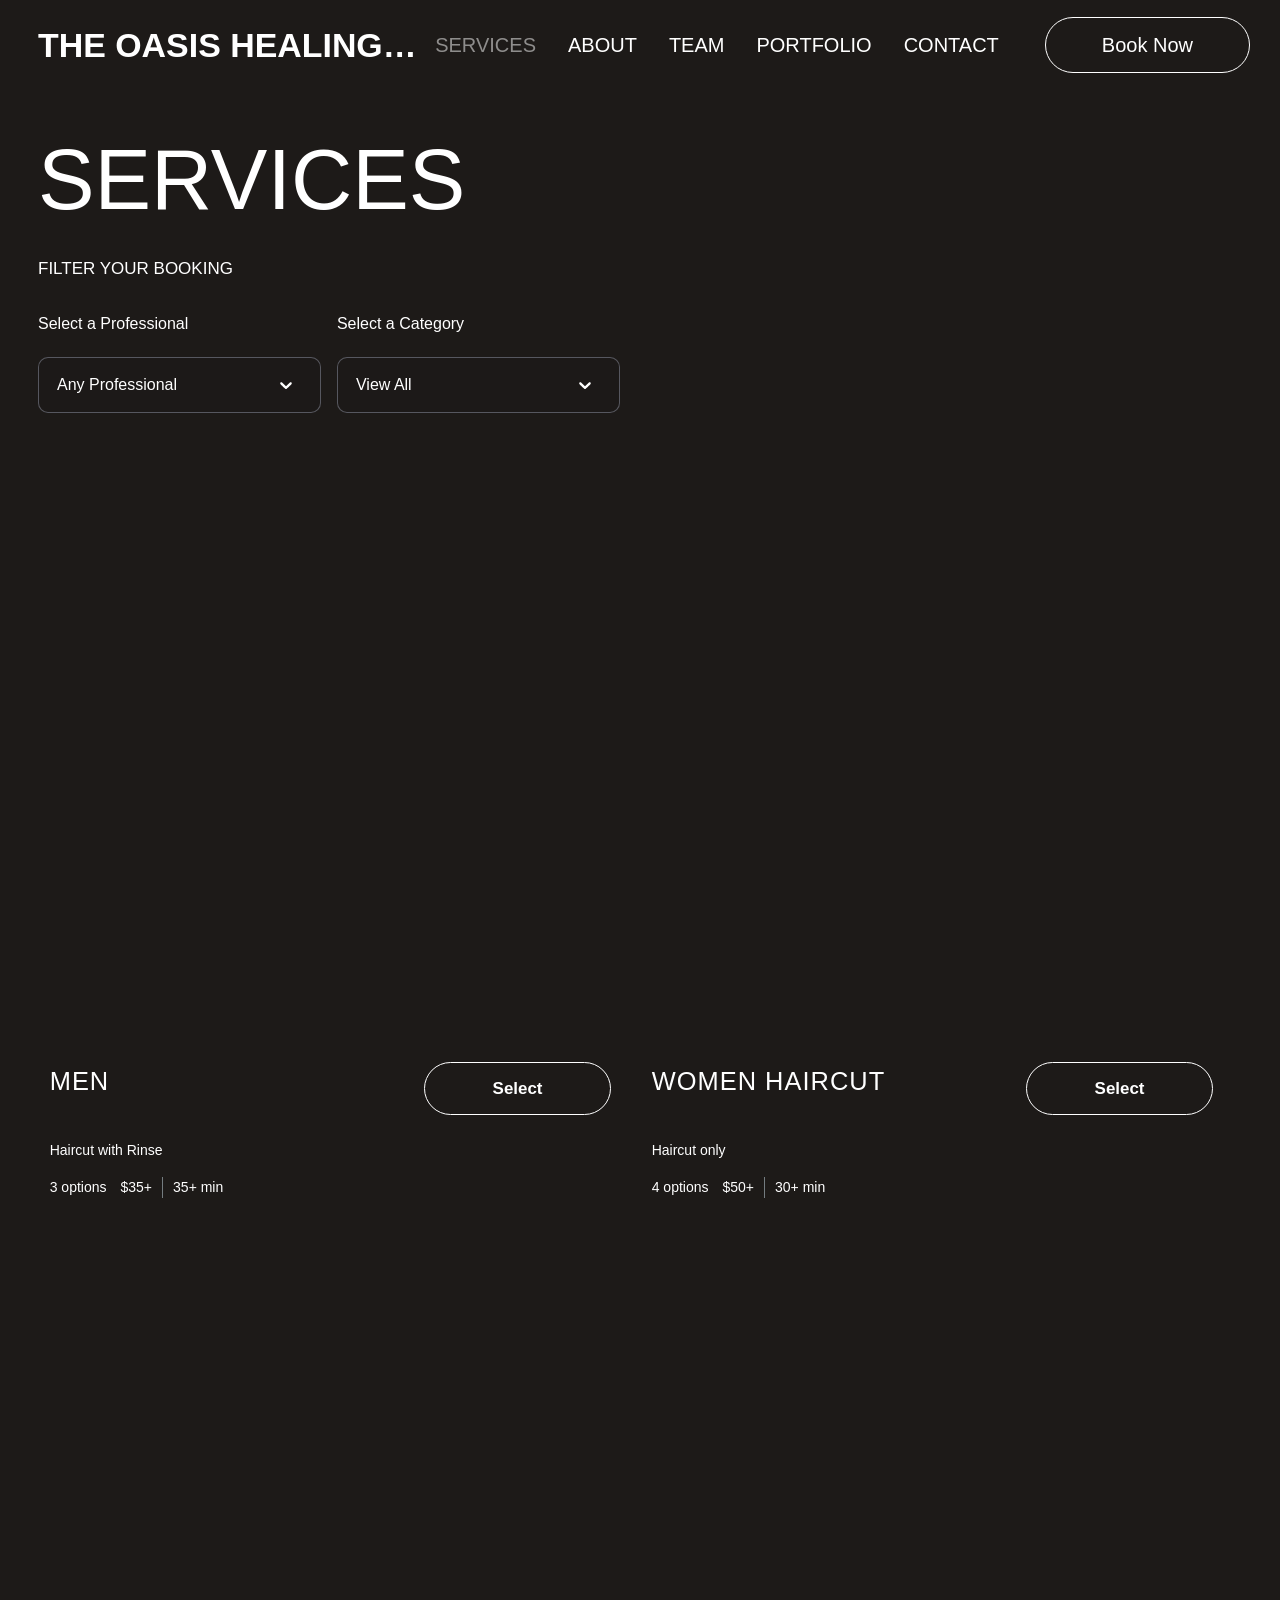
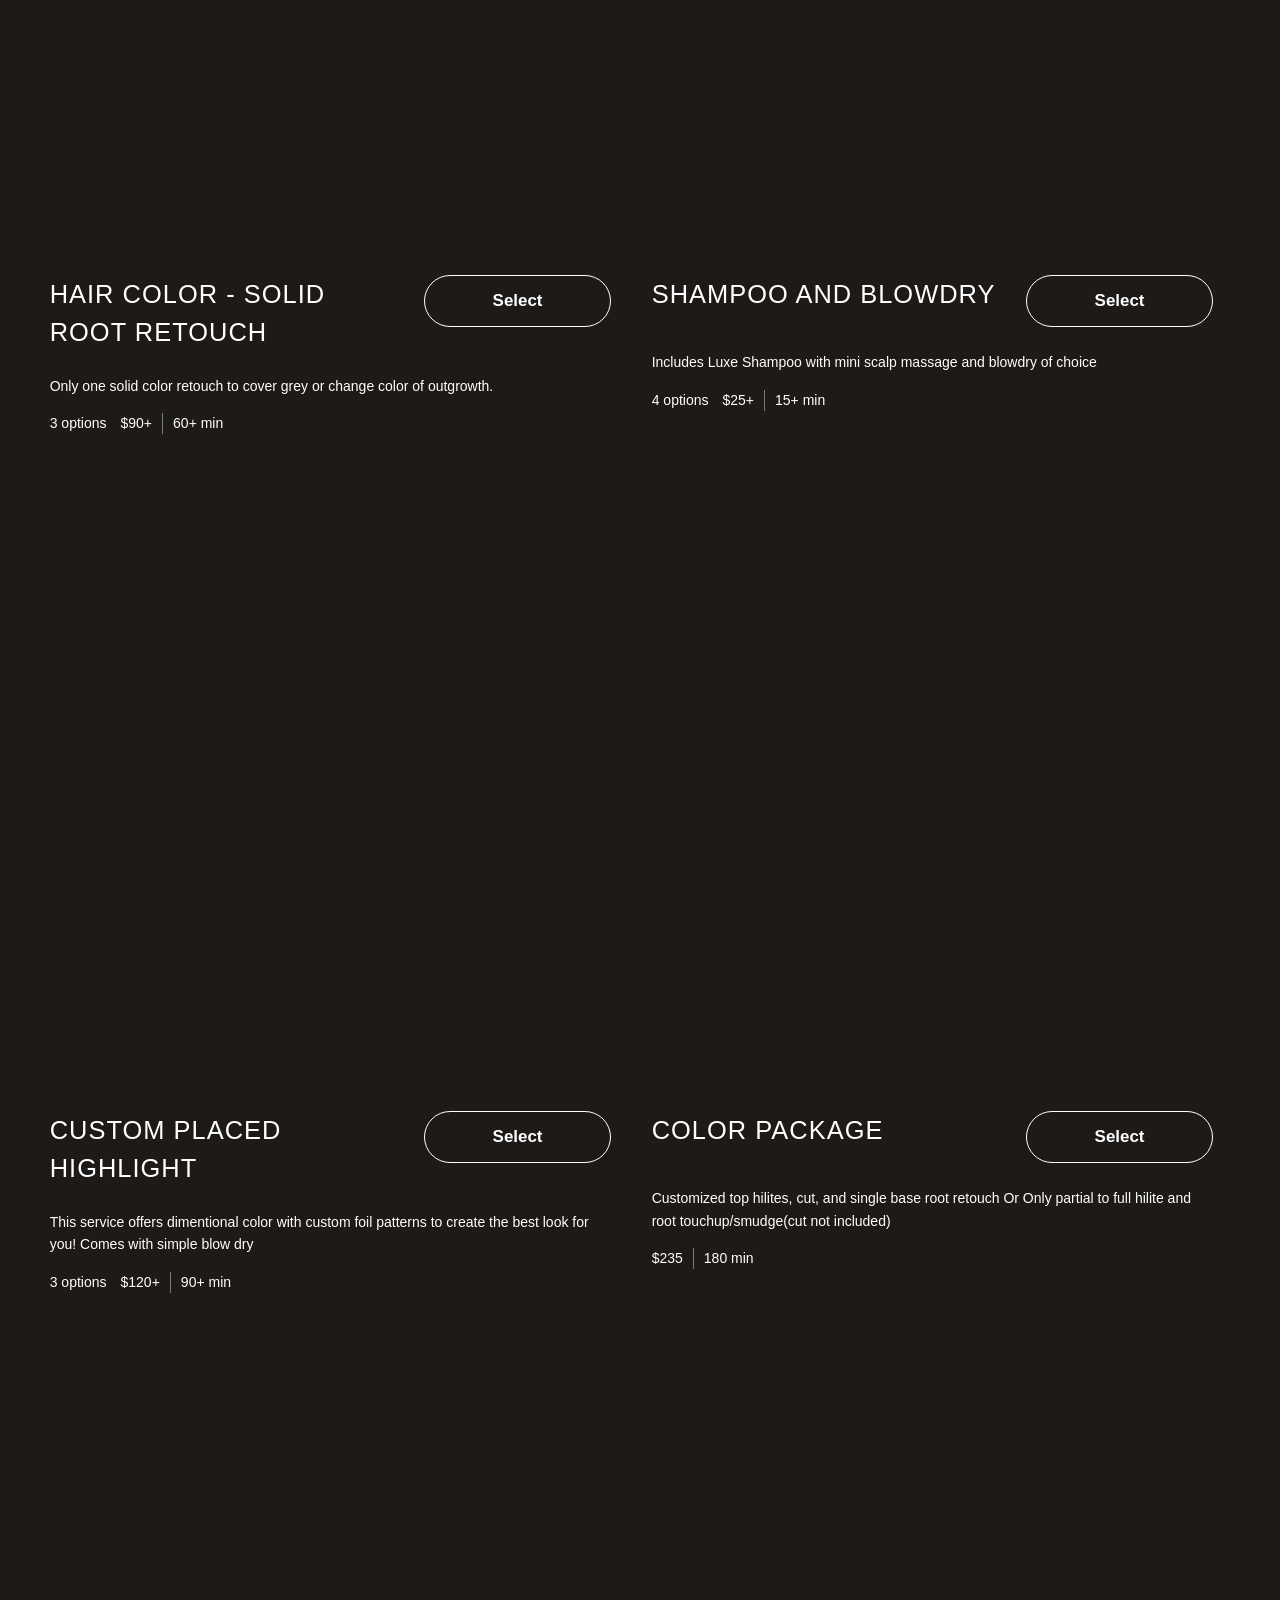
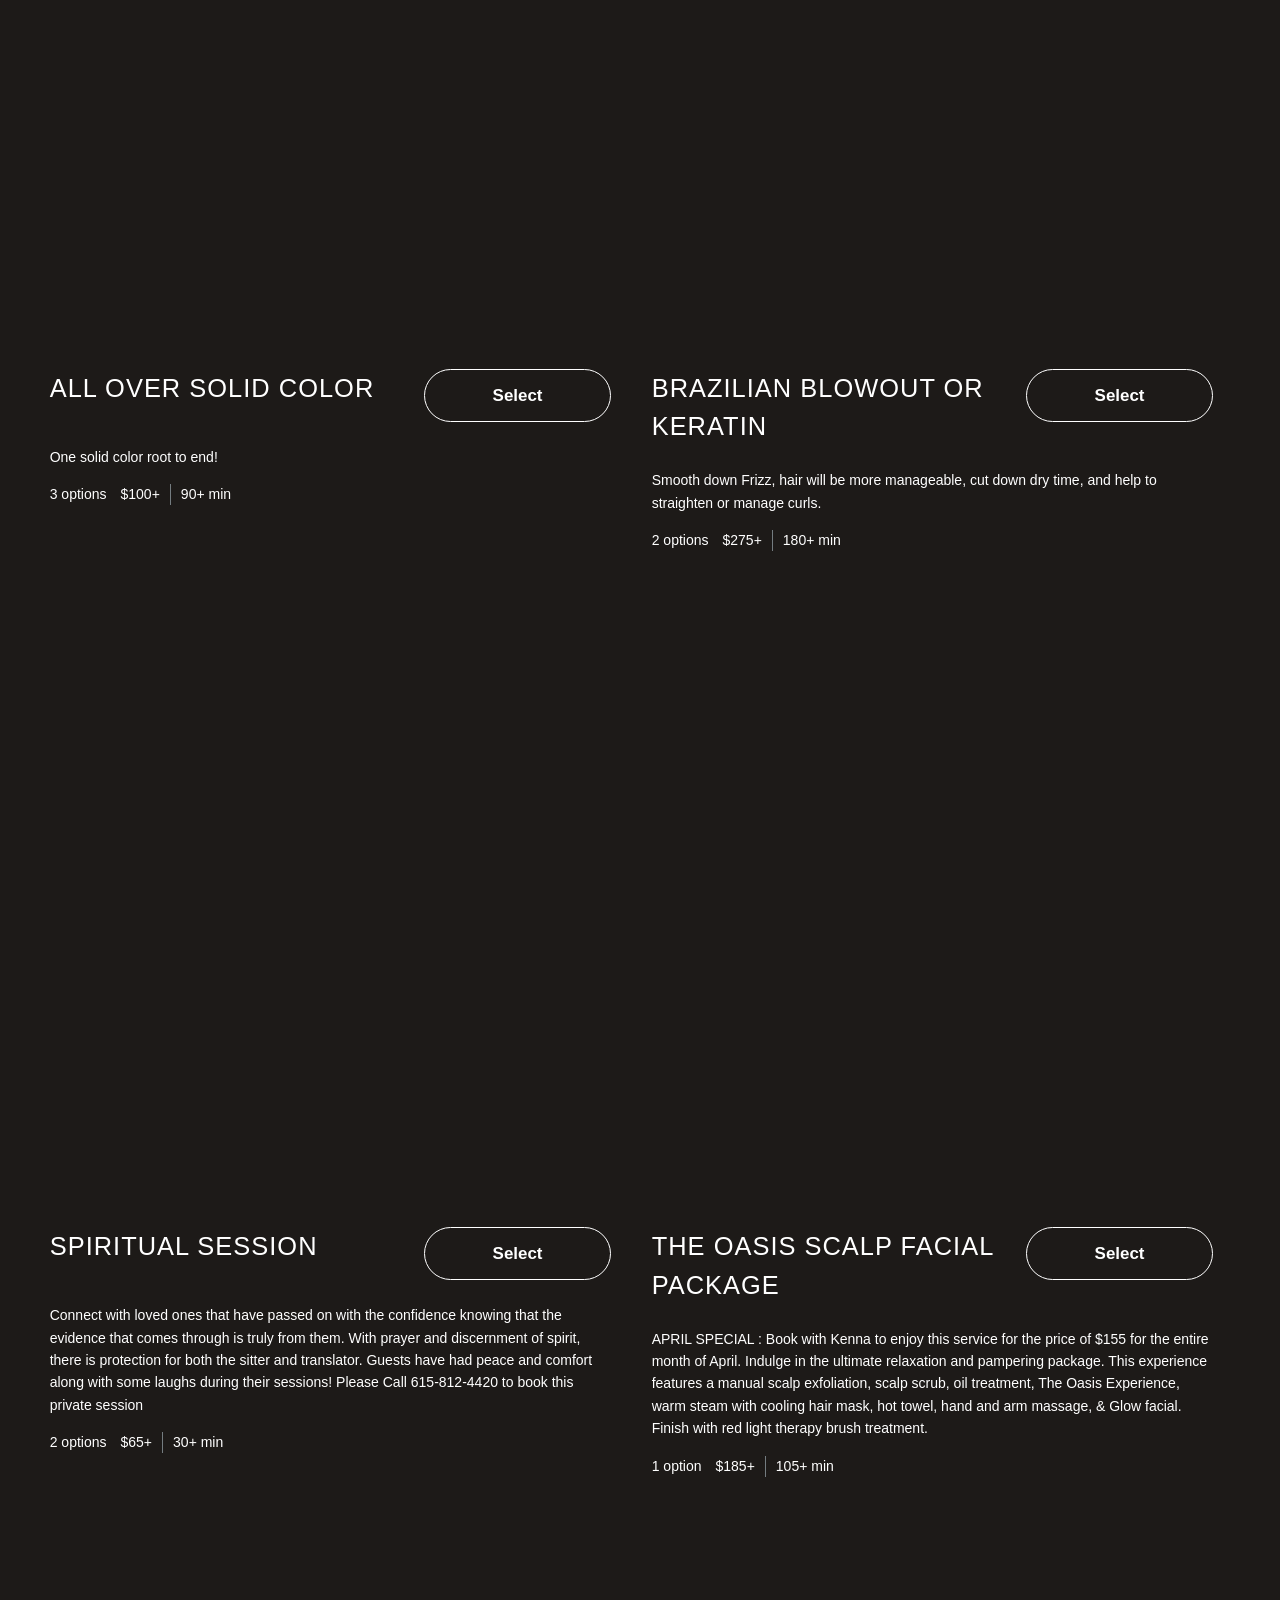
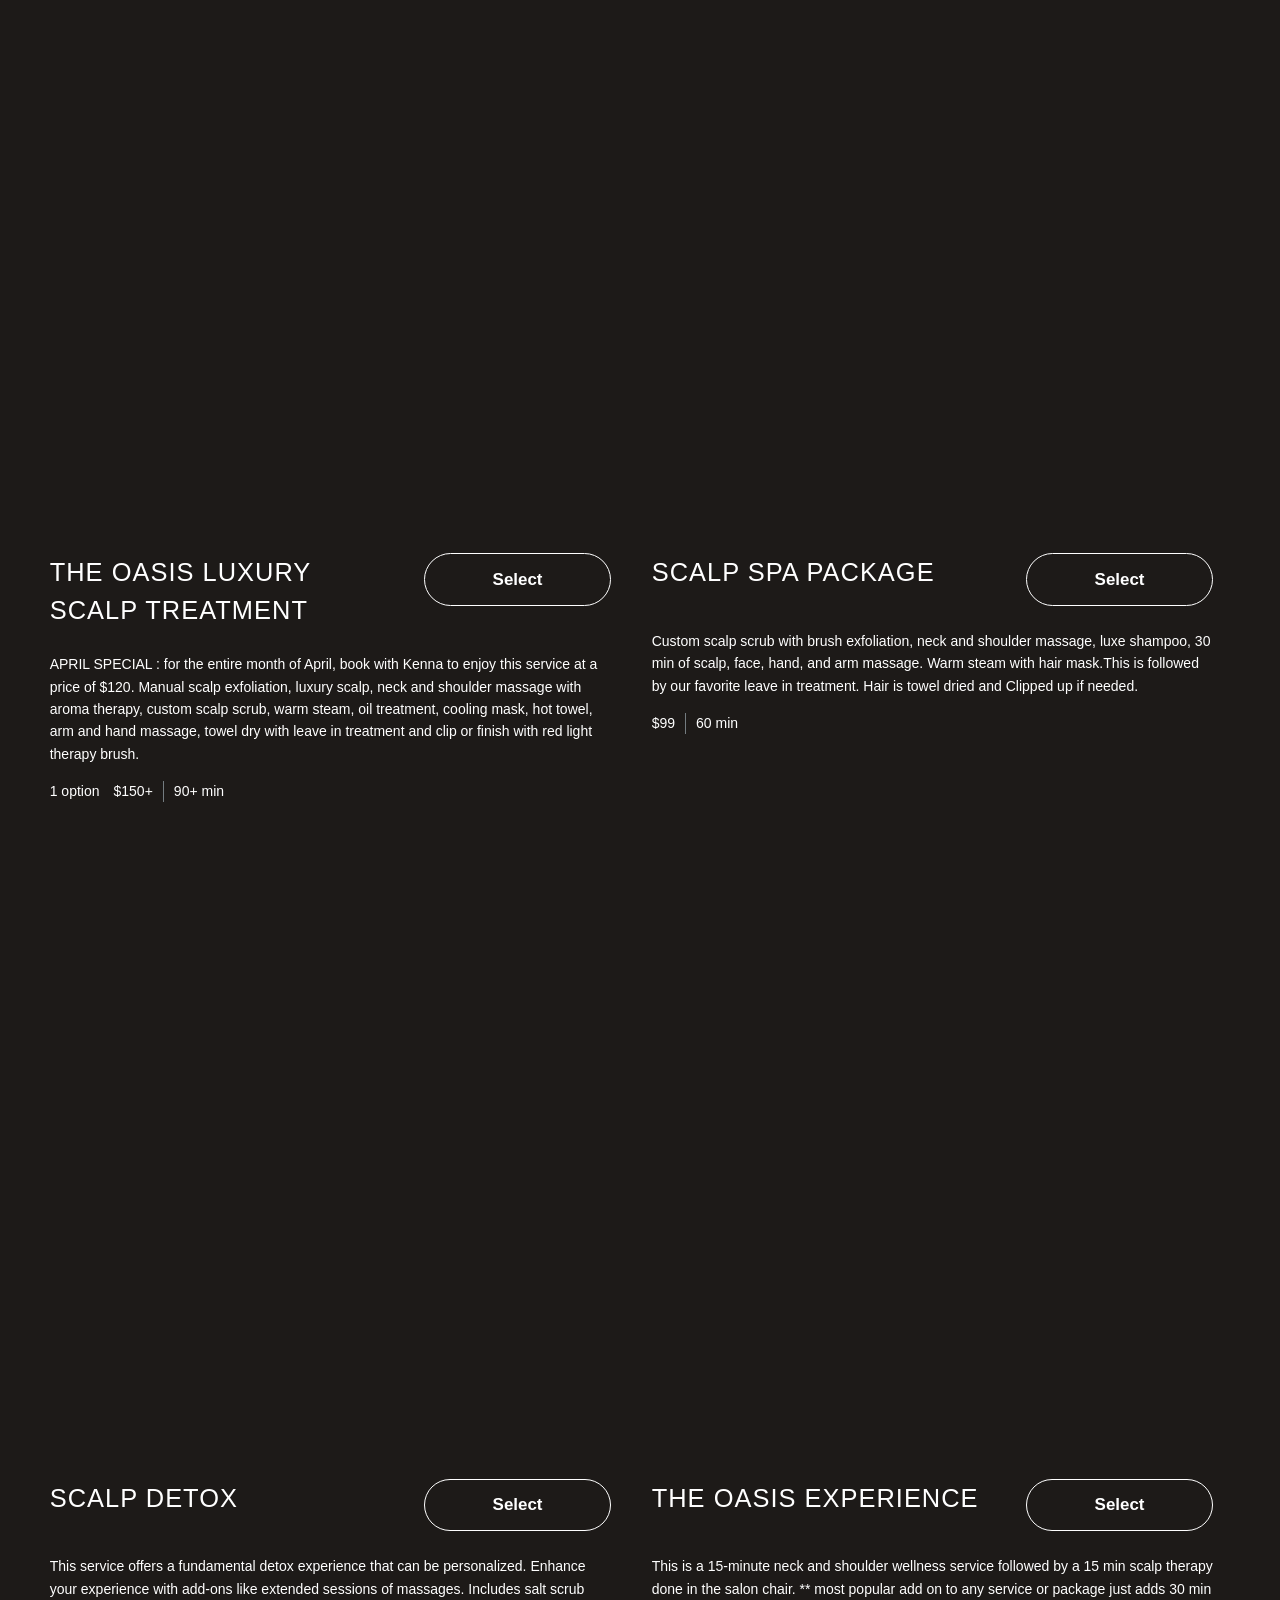
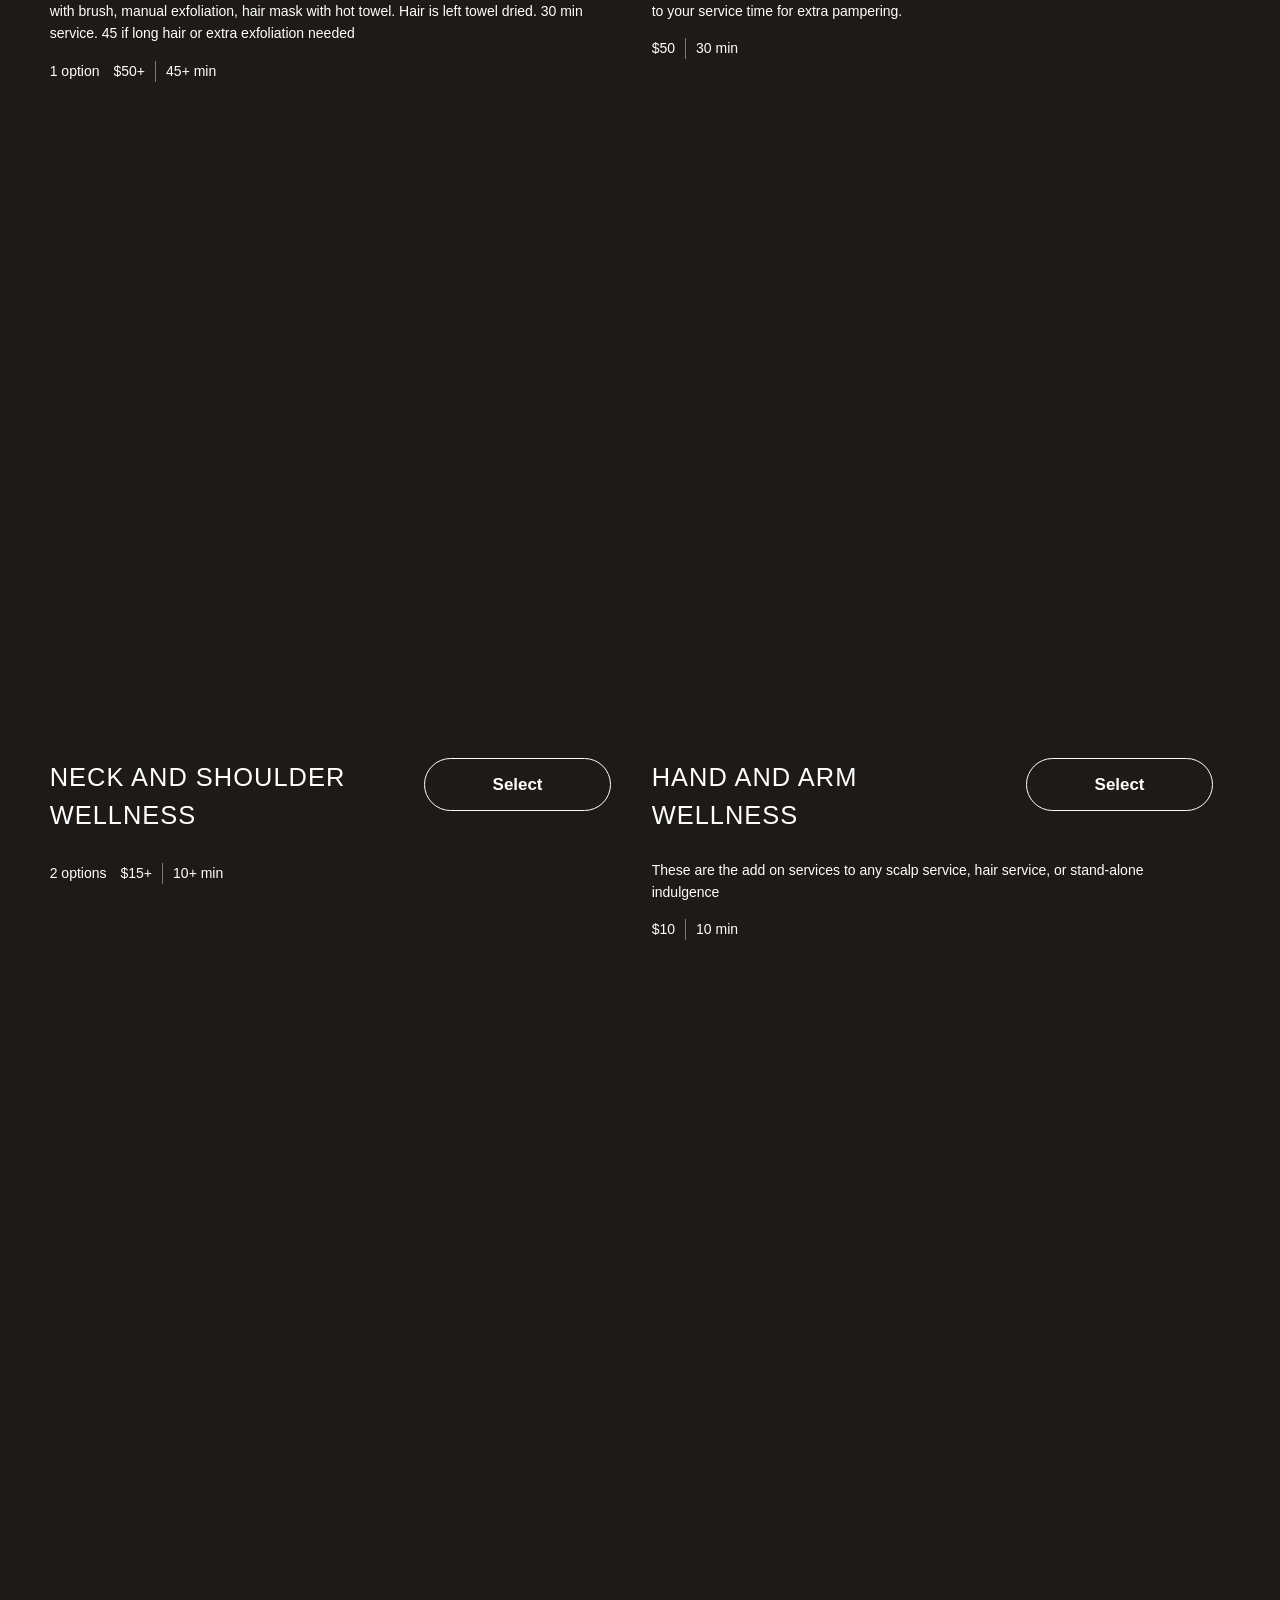
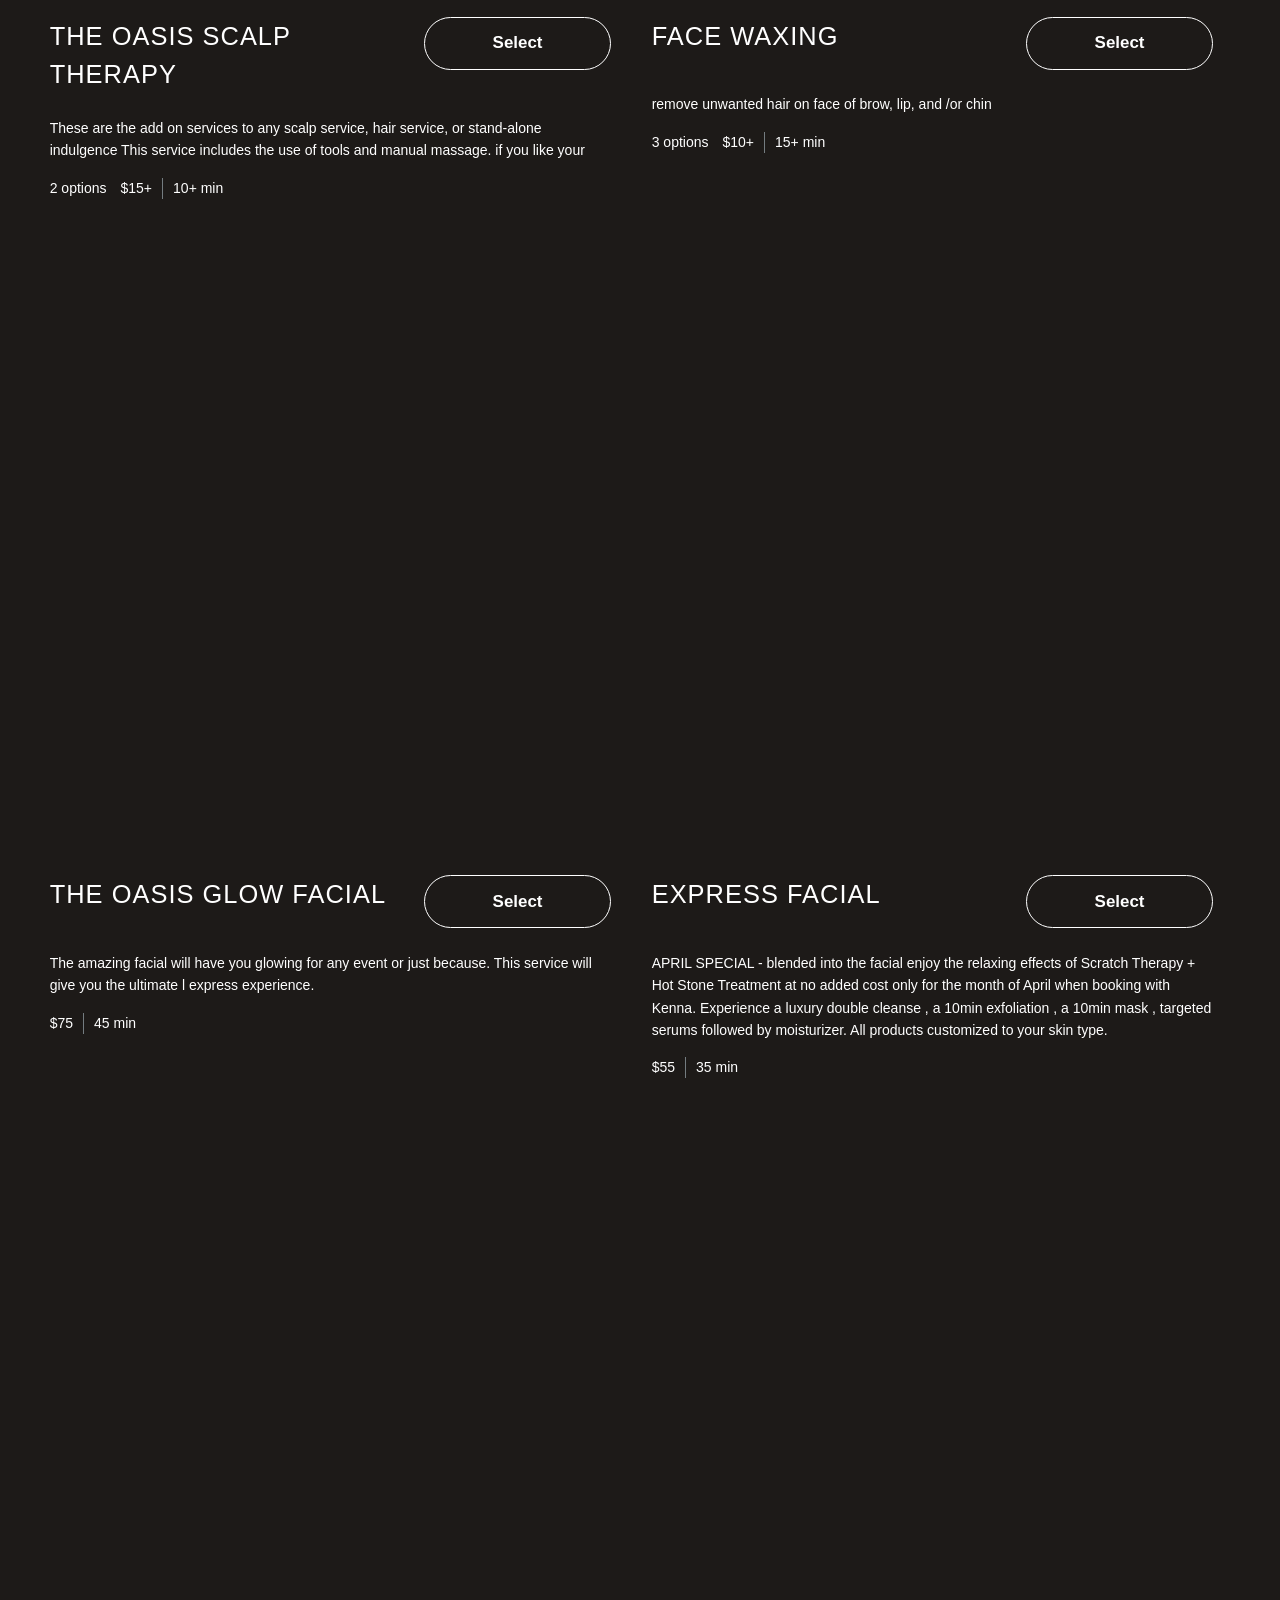
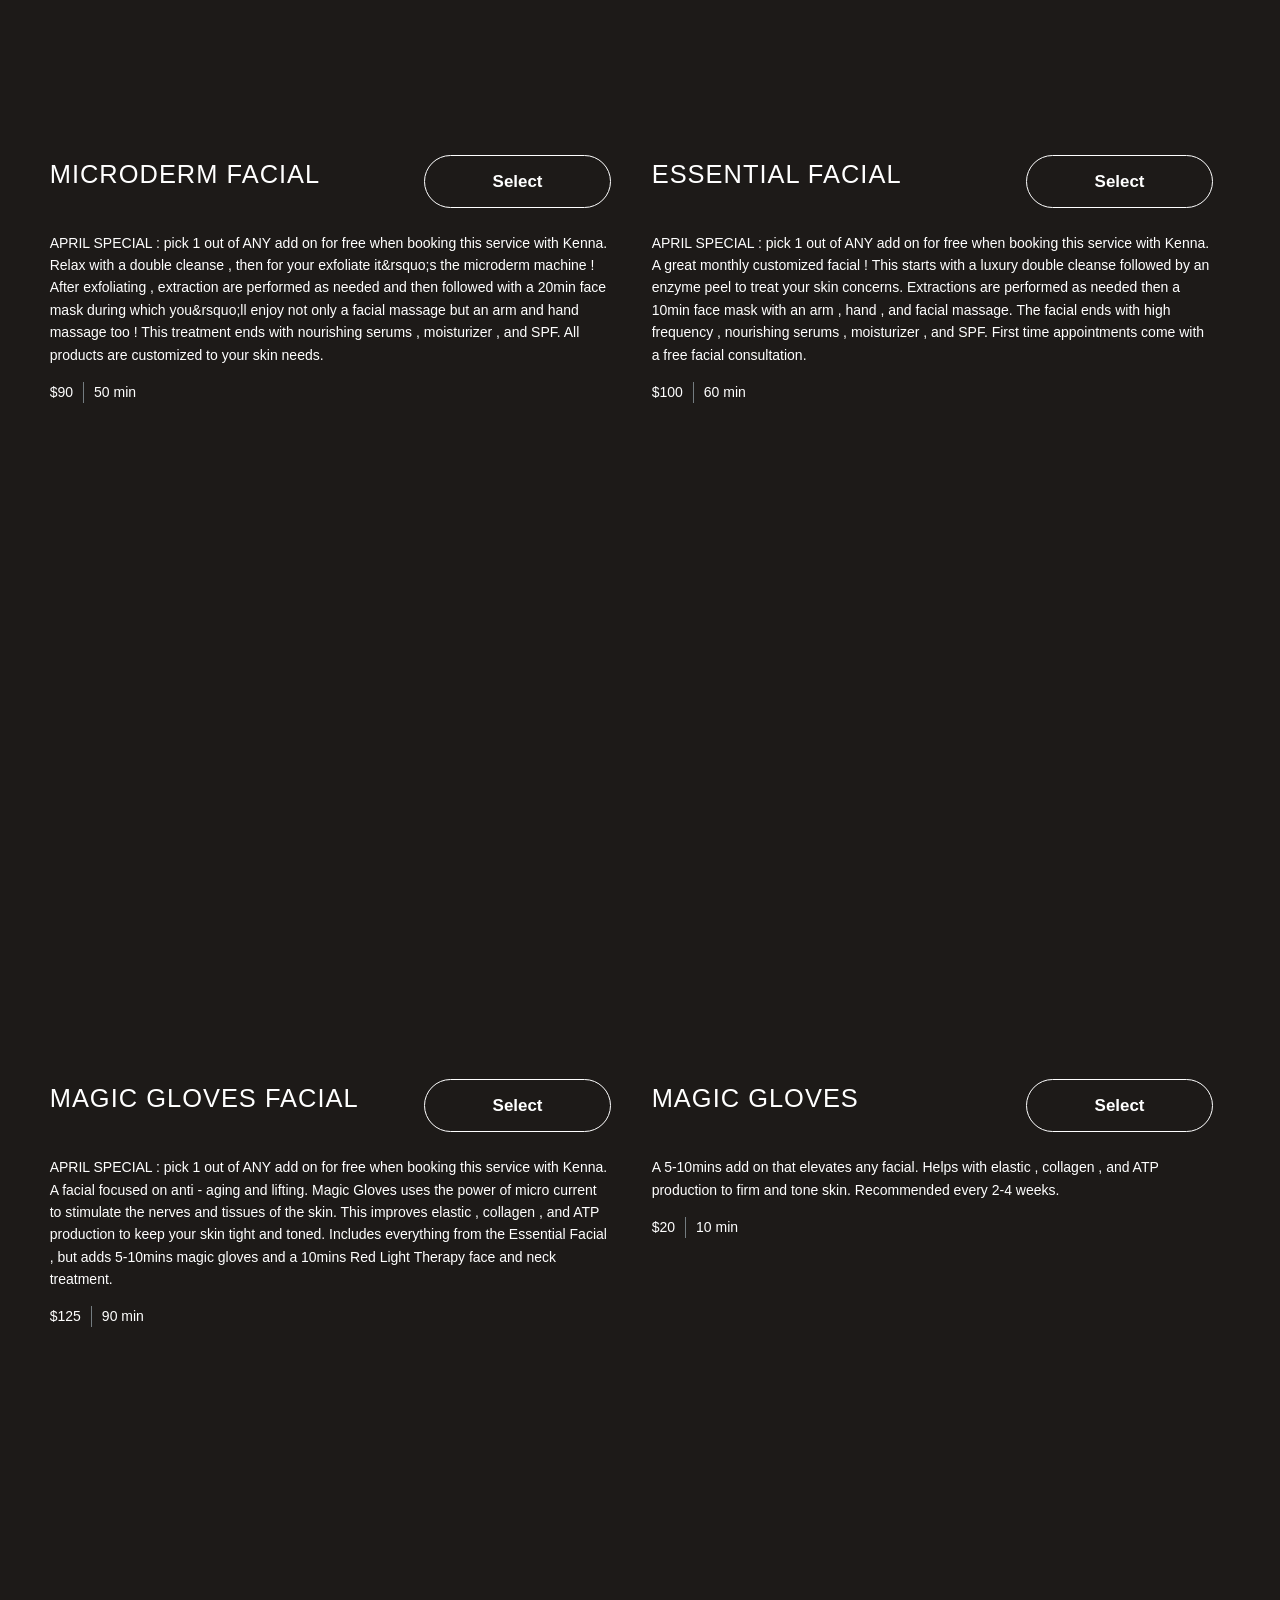
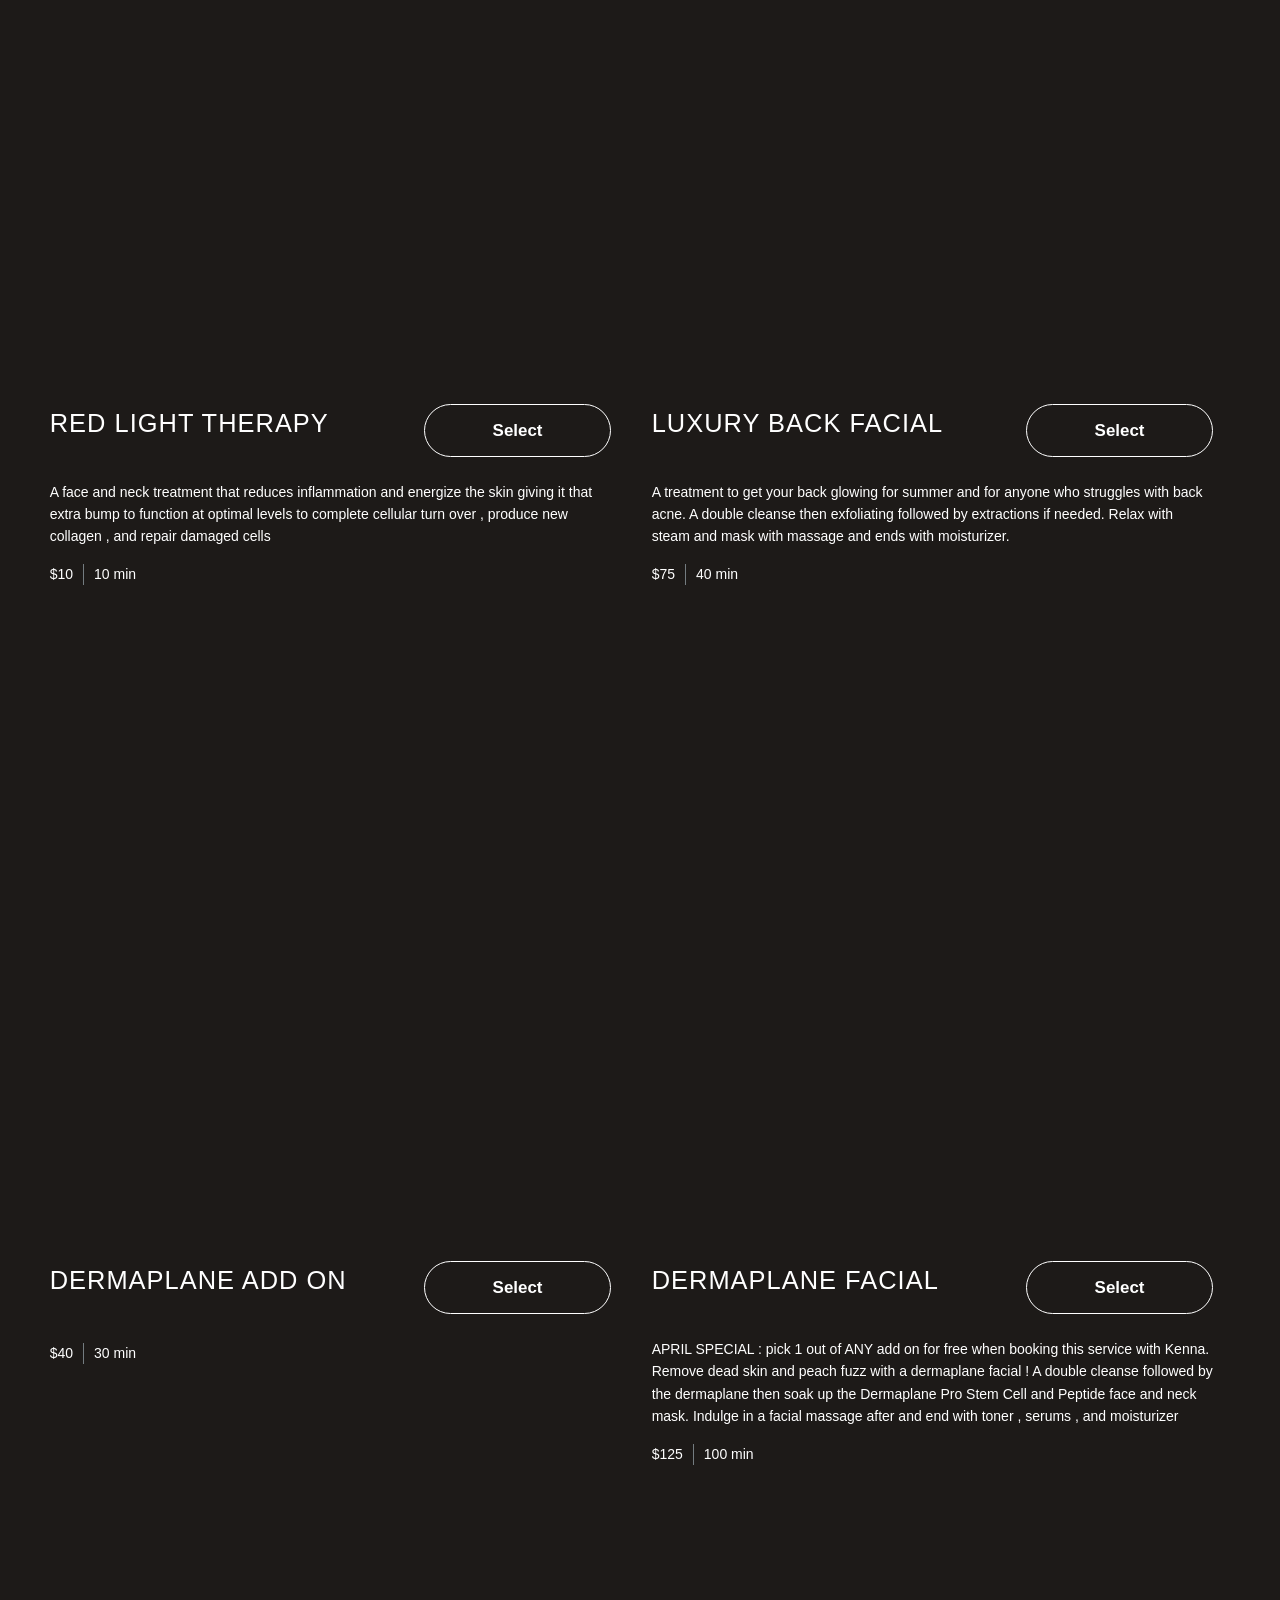
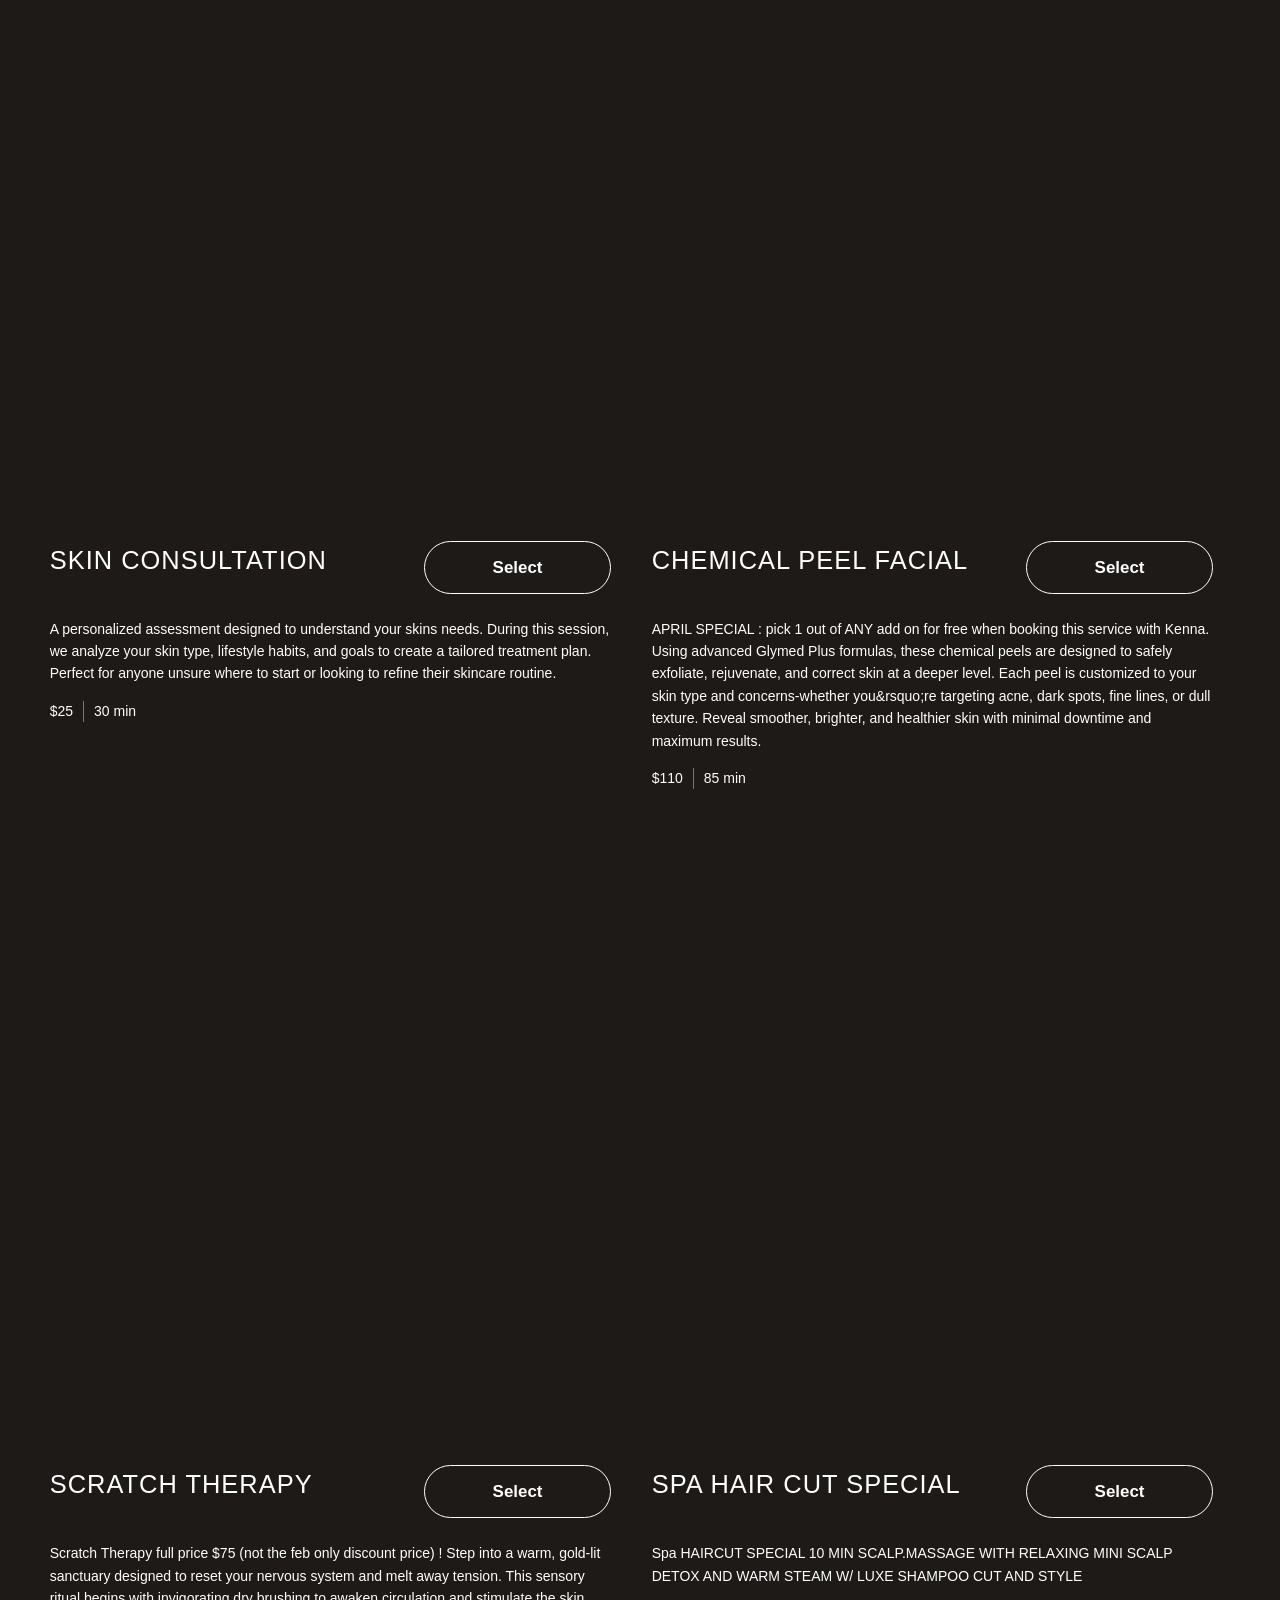
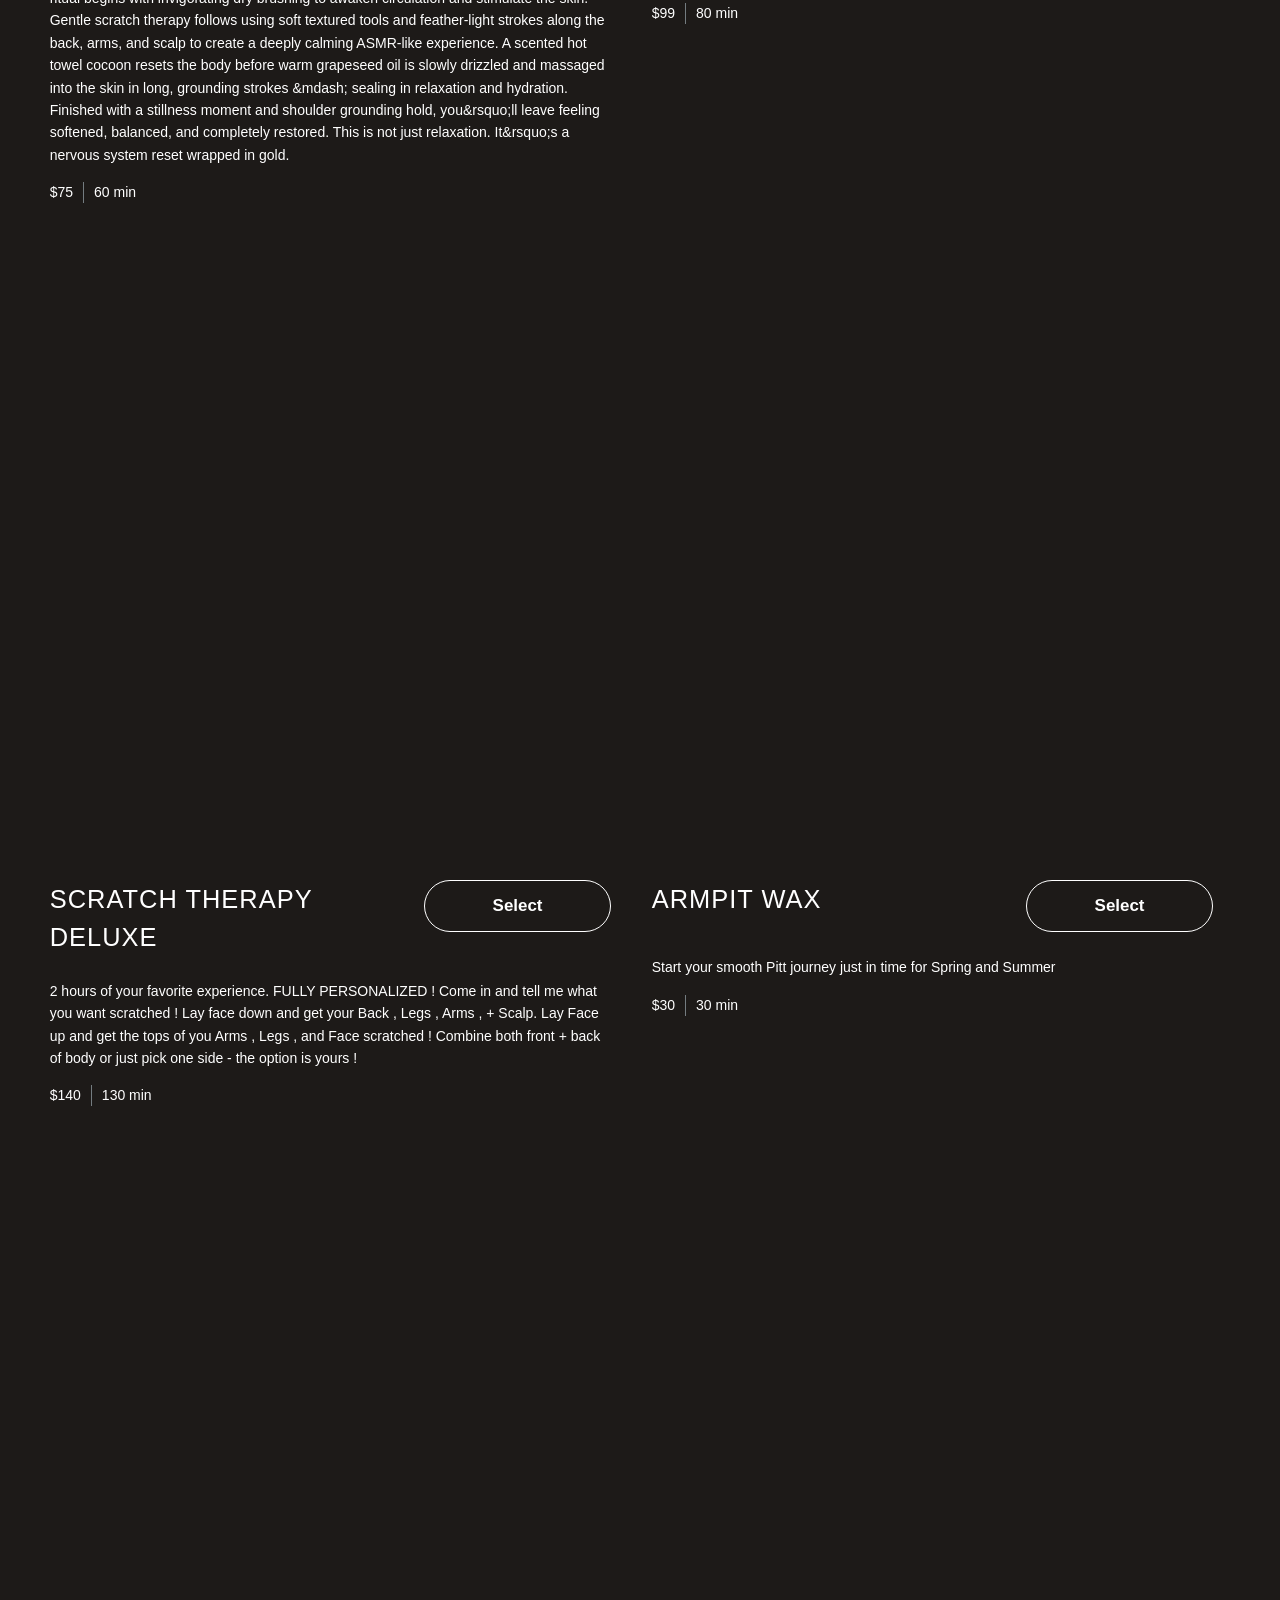
==== commit 67087b07: "Add files via upload" ====
--- a/services.html
+++ b/services.html
@@ -1,302 +1,234 @@
 <!DOCTYPE html>
-<html lang="en">
-<head>
-    <meta charset="UTF-8">
-    <meta name="viewport" content="width=device-width, initial-scale=1.0">
-    <title>Our Services | The Oasis Healing Lounge</title>
-    <style>
-        body { font-family: -apple-system, BlinkMacSystemFont, "Segoe UI", Roboto, Helvetica, Arial, sans-serif; line-height: 1.6; color: #1d1a18; max-width: 900px; margin: 0 auto; padding: 20px; background-color: #fafafa; }
-        header { text-align: center; padding: 30px 0; border-bottom: 1px solid #eaeaea; margin-bottom: 30px; }
-        nav { margin-bottom: 20px; text-align: center; }
-        nav a { margin: 0 10px; text-decoration: none; color: #797576; font-weight: bold; }
-        nav a:hover { color: #333; }
-        .service-card { background: #fff; padding: 25px; margin-bottom: 25px; border-radius: 8px; box-shadow: 0 2px 5px rgba(0,0,0,0.05); display: flex; gap: 20px; align-items: flex-start; }
-        .service-img { width: 140px; height: 140px; object-fit: cover; border-radius: 6px; background-color: #eaeaea; }
-        .service-content { flex: 1; }
-        .service-title { margin-top: 0; color: #333; font-size: 22px; }
-        .meta-info { font-size: 14px; color: #666; margin-bottom: 10px; font-weight: 500; }
-        .description { color: #4a4a4a; margin-bottom: 15px; }
-        .variations-list { list-style: none; padding: 0; margin: 0; }
-        .variations-list li { background: #f4f6f8; padding: 6px 12px; margin-bottom: 5px; border-left: 4px solid #797576; font-size: 15px; font-weight: 600; }
-    </style>
-</head>
-<body>
-
-    <nav>
-        <a href="index.html">Home</a>
-        <a href="services.html" style="color: #333;">Services</a>
-        <a href="about.html">About</a>
-        <a href="team.html">Team</a>
-        <a href="contact.html">Contact</a>
-    </nav>
-
-    <header>
-        <h1>The Oasis Healing Lounge And Hair Studio</h1>
-        <p>Professional Wellness, Scalp Spa, and Hair Treatment Packages</p>
-    </header>
-
-    <main>
-
-        <section class="service-card">
-            <img src="images/b82e1b2406d7cd53f02769e29e021f01.jpg" alt="Men" class="service-img">
-            <div class="service-content">
-                <h2 class="service-title">Men</h2>
-                <div class="meta-info">⏱ Duration: 35+ min | 🏷 Category: Hair Studio</div>
-                <p class="description">Haircut with Rinse.</p>
-                <ul class="variations-list">
-                    <li>Cut only With Shampoo And Hot Towel — $35.00 (35 min)</li>
-                    <li>Cut w/ 10 Min Scalp massage — $50.00 (45 min)</li>
-                    <li>Cut w/ The Oasis Experience — $85.00 (75 min)</li>
-                </ul>
-            </div>
-        </section>
-
-        <section class="service-card">
-            <img src="images/3ac04b1678141398ef6247d8e5b887ed.jpg" alt="Women Haircut" class="service-img">
-            <div class="service-content">
-                <h2 class="service-title">Women Haircut</h2>
-                <div class="meta-info">⏱ Duration: 30+ min | 🏷 Category: Hair Studio</div>
-                <p class="description">Haircut only.</p>
-                <ul class="variations-list">
-                    <li>Haircut (10 Yrs And Over) — $50.00 (30 min)</li>
-                    <li>Cut w/ Luxe shampoo and style — $70.00 (60 min)</li>
-                    <li>Luxe Cut w/ The Oasis Experience — $120.00 (75 min)</li>
-                    <li>SPA DETOX HAIRCUT SPECIAL — $99.00 (80 min)</li>
-                </ul>
-            </div>
-        </section>
-
-        <section class="service-card">
-            <img src="images/c155ba6f71ffca39bee152ca17f97758.jpg" alt="Hair Color - Solid Root Retouch" class="service-img">
-            <div class="service-content">
-                <h2 class="service-title">Hair Color - Solid Root Retouch</h2>
-                <div class="meta-info">⏱ Duration: 60+ min | 🏷 Category: Hair Studio</div>
-                <p class="description">Only one solid color retouch to cover grey or change color of outgrowth.</p>
-                <ul class="variations-list">
-                    <li>Retouch with The Oasis Experience — $140.00 (105 min)</li>
-                    <li>Root Retouch with luxe blowout — $135.00 (90 min)</li>
-                    <li>Solid Root Color And Simple Blowdry — $90.00 (60 min)</li>
-                </ul>
-            </div>
-        </section>
-
-        <section class="service-card">
-            <img src="images/38bf3d7853d4097f2fe7a7dbc076e2c9.jpg" alt="Shampoo and Blowdry" class="service-img">
-            <div class="service-content">
-                <h2 class="service-title">Shampoo and Blowdry</h2>
-                <div class="meta-info">⏱ Duration: 15+ min | 🏷 Category: Hair Studio</div>
-                <p class="description">Includes Luxe Shampoo with mini scalp massage and blowdry of choice.</p>
-                <ul class="variations-list">
-                    <li>The Oasis Experience & Luxe Shampoo — $95.00 (60 min)</li>
-                    <li>Shampoo and Round Brush Blowout — $60.00 (30 min)</li>
-                    <li>Luxe Shampoo & Redlight Brush — $45.00 (30 min)</li>
-                    <li>Round Brush Blowout Short/Med Hair — $25.00 (15 min)</li>
-                </ul>
-            </div>
-        </section>
-
-        <section class="service-card">
-            <img src="images/ac7e4eb3cc8fb41a8c43d8e61192fef6.jpg" alt="Custom Placed Highlight" class="service-img">
-            <div class="service-content">
-                <h2 class="service-title">Custom Placed Highlight</h2>
-                <div class="meta-info">⏱ Duration: 90+ min | 🏷 Category: Hair Studio</div>
-                <p class="description">This service offers dimensional color with custom foil patterns to create the best look for you! Comes with simple blow dry.</p>
-                <ul class="variations-list">
-                    <li>Highlights - Top — $120.00 (90 min)</li>
-                    <li>Highlights - Partial — $160.00 (120 min)</li>
-                    <li>Highlights - Full head — $190.00 (180 min)</li>
-                </ul>
-            </div>
-        </section>
-
-        <section class="service-card">
-            <img src="images/d5f87c798aeb4e673ae8760a0273dd8c.png" alt="Color Package" class="service-img">
-            <div class="service-content">
-                <h2 class="service-title">Color Package</h2>
-                <div class="meta-info">⏱ Duration: 180 min | 🏷 Category: Hair Studio</div>
-                <p class="description">Customized top hilites, cut, and single base root retouch Or Only partial to full hilite and root touchup/smudge (cut not included).</p>
-                <ul class="variations-list">
-                    <li>Standard Package — $235.00 (180 min)</li>
-                </ul>
-            </div>
-        </section>
-
-        <section class="service-card">
-            <img src="images/e9b9bc3d2e076d2009af1081a2075786.jpg" alt="All over Solid color" class="service-img">
-            <div class="service-content">
-                <h2 class="service-title">All over Solid color</h2>
-                <div class="meta-info">⏱ Duration: 90+ min | 🏷 Category: Hair Studio</div>
-                <p class="description">One solid color root to end!</p>
-                <ul class="variations-list">
-                    <li>Color with The Oasis Experience — $150.00 (120 min)</li>
-                    <li>All over Solid Color — $100.00 (90 min)</li>
-                    <li>All over solid color & Luxe Blowout — $145.00 (120 min)</li>
-                </ul>
-            </div>
-        </section>
-
-        <section class="service-card">
-            <img src="images/f9bc5e78895ce7580ae09d5eb0fa1b13.jpg" alt="Brazilian Blowout Or KERATIN" class="service-img">
-            <div class="service-content">
-                <h2 class="service-title">Brazilian Blowout Or KERATIN</h2>
-                <div class="meta-info">⏱ Duration: 180+ min | 🏷 Category: Hair Studio</div>
-                <p class="description">Smooth down Frizz, hair will be more manageable, cut down dry time, and help to straighten or manage curls.</p>
-                <ul class="variations-list">
-                    <li>ORGANIC CEZANNE KERATIN — $35.00 (180 min)</li>
-                    <li>Brazilian Blowout — $275.00 (180 min)</li>
-                </ul>
-            </div>
-        </section>
-
-        <section class="service-card">
-            <img src="images/e5d203068a52548b2995f53eec6636ad.jpeg" alt="Spiritual Session" class="service-img">
-            <div class="service-content">
-                <h2 class="service-title">Spiritual Session</h2>
-                <div class="meta-info">⏱ Duration: 30+ min | 🏷 Category: Wellness</div>
-                <p class="description">Connect with loved ones that have passed on with the confidence knowing that the evidence that comes through is truly from them. With prayer and discernment of spirit, there is protection for both the sitter and translator.</p>
-                <ul class="variations-list">
-                    <li>Standard Session — $65.00 (30 min)</li>
-                    <li>Extended Private Session — $110.00 (60 min)</li>
-                </ul>
-            </div>
-        </section>
-
-        <section class="service-card">
-            <img src="images/8438d710d0e9511525ce95aa8810f5ee.jpg" alt="The Oasis Scalp Facial Package" class="service-img">
-            <div class="service-content">
-                <h2 class="service-title">The Oasis Scalp Facial Package</h2>
-                <div class="meta-info">⏱ Duration: 105+ min | 🏷 Category: Scalp Spa</div>
-                <p class="description">Indulge in the ultimate relaxation and pampering package. This experience features a manual scalp exfoliation, scalp scrub, oil treatment, The Oasis Experience, warm steam with cooling hair mask, hot towel, hand and arm massage, & Glow facial. Finish with red light therapy brush treatment.</p>
-                <ul class="variations-list">
-                    <li>Full Package Deal — $185.00 (105 min)</li>
-                </ul>
-            </div>
-        </section>
-
-        <section class="service-card">
-            <img src="images/77952a44e450339f77cb3778ee316fb8.jpg" alt="The Oasis Luxury Scalp Treatment" class="service-img">
-            <div class="service-content">
-                <h2 class="service-title">The Oasis Luxury Scalp Treatment</h2>
-                <div class="meta-info">⏱ Duration: 90+ min | 🏷 Category: Scalp Spa</div>
-                <p class="description">Manual scalp exfoliation, luxury scalp, neck and shoulder massage with aroma therapy, custom scalp scrub, warm steam, oil treatment, cooling mask, hot towel, arm and hand massage, towel dry with leave in treatment and clip or finish with red light therapy brush.</p>
-                <ul class="variations-list">
-                    <li>Luxury Scalp Session — $150.00 (90 min)</li>
-                </ul>
-            </div>
-        </section>
-
-        <section class="service-card">
-            <img src="images/ad960acb0b377d82468feb21b82e6b67.png" alt="Scalp Spa Package" class="service-img">
-            <div class="service-content">
-                <h2 class="service-title">Scalp Spa Package</h2>
-                <div class="meta-info">⏱ Duration: 60 min | 🏷 Category: Scalp Spa</div>
-                <p class="description">Custom scalp scrub with brush exfoliation, neck and shoulder massage, luxe shampoo, 30 min of scalp, face, hand, and arm massage. Warm steam with hair mask. This is followed by our favorite leave in treatment.</p>
-                <ul class="variations-list">
-                    <li>Full Spa Session — $99.00 (60 min)</li>
-                </ul>
-            </div>
-        </section>
-
-        <section class="service-card">
-            <img src="images/820dec90ec775dd836fd54a7180bea68.jpg" alt="Scalp Detox" class="service-img">
-            <div class="service-content">
-                <h2 class="service-title">Scalp Detox</h2>
-                <div class="meta-info">⏱ Duration: 45+ min | 🏷 Category: Scalp Spa</div>
-                <p class="description">This service offers a fundamental detox experience that can be personalized. Enhance your experience with add-ons like extended sessions of massages. Includes salt scrub with brush, manual exfoliation, hair mask with hot towel.</p>
-                <ul class="variations-list">
-                    <li>Scalp Detox Standard — $50.00 (45 min)</li>
-                </ul>
-            </div>
-        </section>
-
-        <section class="service-card">
-            <img src="images/6919bcd9642dd014a40ca1879db22e8e.jpg" alt="The Oasis Experience" class="service-img">
-            <div class="service-content">
-                <h2 class="service-title">The Oasis Experience</h2>
-                <div class="meta-info">⏱ Duration: 30 min | 🏷 Category: Luxury Add On Services</div>
-                <p class="description">This is a 15-minute neck and shoulder wellness service followed by a 15 min scalp therapy done in the salon chair. Most popular add on to any service or package for extra pampering.</p>
-                <ul class="variations-list">
-                    <li>Add-On Experience — $50.00 (30 min)</li>
-                </ul>
-            </div>
-        </section>
-
-        <section class="service-card">
-            <img src="images/80b6aedbb2a527a68f338ea444140938.jpg" alt="Neck and Shoulder Wellness" class="service-img">
-            <div class="service-content">
-                <h2 class="service-title">Neck and Shoulder Wellness</h2>
-                <div class="meta-info">⏱ Duration: 10+ min | 🏷 Category: Luxury Add On Services</div>
-                <p class="description">Targeted tension relief adjustments in the styling chair.</p>
-                <ul class="variations-list">
-                    <li>Neck & Shoulder Mini — $15.00 (10 min)</li>
-                    <li>Neck & Shoulder Extended — $30.00 (20 min)</li>
-                </ul>
-            </div>
-        </section>
-
-        <section class="service-card">
-            <img src="images/c1468278c61bf10dc0483d25b87061dd.jpg" alt="Hand and Arm Wellness" class="service-img">
-            <div class="service-content">
-                <h2 class="service-title">Hand and Arm Wellness</h2>
-                <div class="meta-info">⏱ Duration: 10 min | 🏷 Category: Luxury Add On Services</div>
-                <p class="description">These are the add on services to any scalp service, hair service, or stand-alone indulgence.</p>
-                <ul class="variations-list">
-                    <li>Hand & Arm Add-On — $10.00 (10 min)</li>
-                </ul>
-            </div>
-        </section>
-
-        <section class="service-card">
-            <img src="images/744ef0a9c1544aaff07c785d1deebad9.jpg" alt="The Oasis Scalp therapy" class="service-img">
-            <div class="service-content">
-                <h2 class="service-title">The Oasis Scalp therapy</h2>
-                <div class="meta-info">⏱ Duration: 10+ min | 🏷 Category: Luxury Add On Services</div>
-                <p class="description">This service includes the use of tools and manual massage additions to any scalp configuration.</p>
-                <ul class="variations-list">
-                    <li>Scalp Therapy Mini — $15.00 (10 min)</li>
-                    <li>Scalp Therapy Extended — $30.00 (20 min)</li>
-                </ul>
-            </div>
-        </section>
-
-        <section class="service-card">
-            <img src="images/ab0fd6b73411ee82dcafbb3b8e504c4a.jpg" alt="Face Waxing" class="service-img">
-            <div class="service-content">
-                <h2 class="service-title">Face Waxing</h2>
-                <div class="meta-info">⏱ Duration: 15+ min | 🏷 Category: Waxing Services</div>
-                <p class="description">Remove unwanted hair on face of brow, lip, and/or chin.</p>
-                <ul class="variations-list">
-                    <li>Brow Mapping & Wax — $15.00 (15 min)</li>
-                    <li>Lip Area Wax — $10.00 (15 min)</li>
-                    <li>Chin Area Wax — $15.00 (15 min)</li>
-                </ul>
-            </div>
-        </section>
-
-        <section class="service-card">
-            <img src="images/8b60415bd78e414e1e5771925f11846d.png" alt="The Oasis Glow facial" class="service-img">
-            <div class="service-content">
-                <h2 class="service-title">The Oasis Glow facial</h2>
-                <div class="meta-info">⏱ Duration: 45 min | 🏷 Category: Scalp Spa</div>
-                <p class="description">The amazing facial will have you glowing for any event or just because. This service will give you the ultimate express experience.</p>
-                <ul class="variations-list">
-                    <li>Express Glow Ritual — $75.00 (45 min)</li>
-                </ul>
-            </div>
-        </section>
-
-        <section class="service-card">
-            <img src="images/4fe47397d40d6ce09014862833878a48.png" alt="Express Facial" class="service-img">
-            <div class="service-content">
-                <h2 class="service-title">Express Facial</h2>
-                <div class="meta-info">⏱ Duration: 35 min | 🏷 Category: Facial Treatments</div>
-                <p class="description">Experience a luxury double cleanse, a 10min exfoliation, a 10min mask, targeted serums followed by moisturizer. All products customized to your skin type.</p>
-                <ul class="variations-list">
-                    <li>Express Cleanse — $55.00 (35 min)</li>
-                </ul>
-            </div>
-        </section>
-
-    </main>
-</body>
-</html>+<html lang="en"><head><meta charset="utf-8" data-next-head=""><link rel="shortcut icon" href="/favicon.ico" data-next-head=""><link rel="preconnect" href="https://static.glossgenius.com" data-next-head=""><meta http-equiv="x-ua-compatible" content="ie=edge" data-next-head=""><meta name="viewport" content="width=device-width, initial-scale=1" data-next-head=""><meta property="og:type" content="website" data-next-head=""><meta property="fb:app_id" content="342526522936658" data-next-head=""><meta name="twitter:card" content="summary" data-next-head=""><meta name="twitter:site" content="@glossgenius" data-next-head=""><meta name="keywords" content="stylist,glossgenius,beauty" data-next-head=""><title data-next-head="">Services</title><meta property="og:title" content="Services" data-next-head=""><meta name="twitter:title" content="Services" data-next-head=""><meta name="description" content="The Oasis Healing Lounge And Hair Studio offers women haircut, hair color - solid root retouch, and shampoo and blowdry in Lebanon, TN. The Oasis was created to help people feel comfortable and confident within themselves. Book online or call 16158124420." data-next-head=""><meta property="og:description" content="The Oasis Healing Lounge And Hair Studio offers women haircut, hair color - solid root retouch, and shampoo and blowdry in Lebanon, TN. The Oasis was created to help people feel comfortable and confident within themselves. Book online or call 16158124420." data-next-head=""><meta name="twitter:description" content="The Oasis Healing Lounge And Hair Studio offers women haircut, hair color - solid root retouch, and shampoo and blowdry in Lebanon, TN. The Oasis was created to help people feel comfortable and confident within themselves. Book online or call 16158124420." data-next-head=""><meta property="og:image" content="https://static.glossgenius.com/public/salon/90471714b15dc57c2fc0dc8e722fe0c5c92c7795/website_cover_image/4b81ad00f85e889b8fe50f9913bbe559.jpeg" data-next-head=""><meta name="twitter:image" content="https://static.glossgenius.com/public/salon/90471714b15dc57c2fc0dc8e722fe0c5c92c7795/website_cover_image/4b81ad00f85e889b8fe50f9913bbe559.jpeg" data-next-head=""><meta name="geo.position" content="36.2087671;-86.3035369" data-next-head=""><meta name="ICBM" content="36.2087671, -86.3035369" data-next-head=""><meta name="geo.region" content="US-TN" data-next-head=""><meta name="geo.placename" content="Lebanon" data-next-head=""><link rel="alternate" hreflang="en-US" href="https://theoasishealinglounge.glossgenius.com" data-next-head=""><link rel="alternate" hreflang="x-default" href="https://theoasishealinglounge.glossgenius.com" data-next-head=""><script type="application/ld+json" data-next-head="">{
+  "@context": "https://schema.org",
+  "@type": "HealthAndBeautyBusiness",
+  "name": "The Oasis Healing Lounge And Hair Studio",
+  "description": "The Oasis was created to help people feel comfortable and confident within themselves. To help heal their personal insecurities and to find inner peace within the soul or just a place where you can go to be alone to escape everyday life for a while. We offer a tranquility salon (scalp spa, hair, and spiritual sessions). Kenna @ Oasis (our luxury skincare and asmr specialist)\nFINALLY next door Patina & Olive beauty bar (natural organic feel, offering hair and nails)!\n  I am thrilled to be able to share this amazing services and beauty healing  specialists  with you.",
+  "url": "https://theoasishealinglounge.glossgenius.com",
+  "address": {
+    "@type": "PostalAddress",
+    "streetAddress": "520 C West Main st",
+    "addressLocality": "Lebanon",
+    "addressRegion": "TN",
+    "postalCode": "37087",
+    "addressCountry": "US"
+  },
+  "areaServed": {
+    "@type": "City",
+    "name": "Lebanon"
+  },
+  "openingHoursSpecification": [
+    {
+      "@type": "OpeningHoursSpecification",
+      "dayOfWeek": "Friday",
+      "opens": "09:00",
+      "closes": "19:00"
+    },
+    {
+      "@type": "OpeningHoursSpecification",
+      "dayOfWeek": "Monday",
+      "opens": "10:00",
+      "closes": "19:00"
+    },
+    {
+      "@type": "OpeningHoursSpecification",
+      "dayOfWeek": "Sunday",
+      "opens": "00:00",
+      "closes": "00:00"
+    },
+    {
+      "@type": "OpeningHoursSpecification",
+      "dayOfWeek": "Tuesday",
+      "opens": "09:00",
+      "closes": "14:00"
+    },
+    {
+      "@type": "OpeningHoursSpecification",
+      "dayOfWeek": "Saturday",
+      "opens": "09:00",
+      "closes": "16:00"
+    },
+    {
+      "@type": "OpeningHoursSpecification",
+      "dayOfWeek": "Thursday",
+      "opens": "09:00",
+      "closes": "16:00"
+    },
+    {
+      "@type": "OpeningHoursSpecification",
+      "dayOfWeek": "Wednesday",
+      "opens": "09:00",
+      "closes": "19:00"
+    }
+  ],
+  "image": "https://static.glossgenius.com/public/salon/90471714b15dc57c2fc0dc8e722fe0c5c92c7795/website_cover_image/4b81ad00f85e889b8fe50f9913bbe559.jpeg",
+  "priceRange": "$$",
+  "sameAs": [
+    "https://www.facebook.com/profile.php?id=61551695297359&mibextid=ZbWKwL",
+    "http://www.theoasishealinglounge.com"
+  ],
+  "geo": {
+    "@type": "GeoCoordinates",
+    "latitude": 36.2087671,
+    "longitude": -86.3035369
+  },
+  "telephone": "+16158124420",
+  "email": "aprilmayfrench@gmail.com"
+}</script><script type="application/ld+json" data-next-head="">{"@context":"https://schema.org","@type":"ItemList","itemListElement":[{"@type":"Service","name":"Men","description":"Haircut with Rinse","serviceType":"Hair Studio","offers":{"@type":"Offer","price":"35.00","priceCurrency":"USD","eligibleDuration":{"@type":"QuantitativeValue","unitCode":"MIN","value":35}}},{"@type":"Service","name":"Women Haircut","description":"Haircut only","serviceType":"Hair Studio","offers":{"@type":"Offer","price":"50.00","priceCurrency":"USD","eligibleDuration":{"@type":"QuantitativeValue","unitCode":"MIN","value":30}}},{"@type":"Service","name":"Hair Color - Solid Root Retouch","description":"Only one solid color retouch to cover grey or change color of outgrowth.","serviceType":"Hair Studio","offers":{"@type":"Offer","price":"140.00","priceCurrency":"USD","eligibleDuration":{"@type":"QuantitativeValue","unitCode":"MIN","value":105}}},{"@type":"Service","name":"Shampoo and Blowdry","description":"Includes Luxe Shampoo with mini scalp massage and blowdry of choice","serviceType":"Hair Studio","offers":{"@type":"Offer","price":"95.00","priceCurrency":"USD","eligibleDuration":{"@type":"QuantitativeValue","unitCode":"MIN","value":60}}},{"@type":"Service","name":"Custom Placed Highlight","description":"This service offers dimentional color with custom foil patterns to create the best look for you!  Comes with simple blow dry","serviceType":"Hair Studio","offers":{"@type":"Offer","price":"120.00","priceCurrency":"USD","eligibleDuration":{"@type":"QuantitativeValue","unitCode":"MIN","value":90}}},{"@type":"Service","name":"Color Package","description":"Customized top hilites, cut, and single base root retouch Or Only partial to full hilite and root touchup/smudge(cut not included)","serviceType":"Hair Studio","offers":{"@type":"Offer","price":"235.00","priceCurrency":"USD","eligibleDuration":{"@type":"QuantitativeValue","unitCode":"MIN","value":180}}},{"@type":"Service","name":"All over Solid color","description":"One solid color root to end!","serviceType":"Hair Studio","offers":{"@type":"Offer","price":"150.00","priceCurrency":"USD","eligibleDuration":{"@type":"QuantitativeValue","unitCode":"MIN","value":120}}},{"@type":"Service","name":"Brazilian Blowout Or KERATIN","description":"Smooth down Frizz, hair will be more manageable, cut down dry time, and help to straighten or manage curls.","serviceType":"Hair Studio","offers":{"@type":"Offer","price":"350.00","priceCurrency":"USD","eligibleDuration":{"@type":"QuantitativeValue","unitCode":"MIN","value":180}}},{"@type":"Service","name":"Spiritual Session","description":" Connect with loved ones that have passed on with the confidence knowing that the evidence that comes through is truly from them. With prayer and discernment of spirit, there is protection for both the sitter and translator.  Guests have had peace and comfort along with some laughs during their sessions! Please  Call 615-812-4420 to book this private session","serviceType":"None","offers":{"@type":"Offer","price":"65.00","priceCurrency":"USD","eligibleDuration":{"@type":"QuantitativeValue","unitCode":"MIN","value":30}}},{"@type":"Service","name":"The Oasis Scalp Facial Package","description":"APRIL SPECIAL : Book with Kenna to enjoy this service for the price of $155 for the entire month of April. Indulge in the ultimate relaxation and pampering package. This experience features a manual scalp exfoliation, scalp scrub, oil treatment, The Oasis Experience, warm steam with cooling hair mask, hot towel, hand and arm massage, &amp; Glow facial. Finish with red light therapy brush treatment.","serviceType":"Scalp Spa","offers":{"@type":"Offer","price":"185.00","priceCurrency":"USD","eligibleDuration":{"@type":"QuantitativeValue","unitCode":"MIN","value":105}}},{"@type":"Service","name":"The Oasis Luxury Scalp Treatment","description":"APRIL SPECIAL : for the entire month of April, book with Kenna to enjoy this service at a price of $120. Manual scalp exfoliation, luxury scalp, neck and shoulder massage with aroma therapy, custom scalp scrub, warm steam, oil treatment, cooling mask,  hot towel, arm and hand massage, towel dry with leave in treatment and clip  or  finish with red light therapy brush.","serviceType":"Scalp Spa","offers":{"@type":"Offer","price":"150.00","priceCurrency":"USD","eligibleDuration":{"@type":"QuantitativeValue","unitCode":"MIN","value":90}}},{"@type":"Service","name":"Scalp Spa Package","description":"Custom scalp scrub with brush exfoliation, neck and shoulder massage, luxe shampoo, 30 min of scalp, face, hand, and arm massage. Warm steam with hair mask.This is followed by our favorite leave in treatment.\nHair is towel dried and Clipped up if needed.","serviceType":"Scalp Spa","offers":{"@type":"Offer","price":"99.00","priceCurrency":"USD","eligibleDuration":{"@type":"QuantitativeValue","unitCode":"MIN","value":60}}},{"@type":"Service","name":"Scalp Detox","description":"This service offers a fundamental detox experience that can be personalized. Enhance your experience with add-ons like extended sessions of massages.  Includes salt scrub with brush, manual exfoliation, hair mask with hot towel. Hair is left towel dried. 30 min service. 45 if long hair or extra exfoliation needed","serviceType":"Scalp Spa","offers":{"@type":"Offer","price":"50.00","priceCurrency":"USD","eligibleDuration":{"@type":"QuantitativeValue","unitCode":"MIN","value":45}}},{"@type":"Service","name":"The Oasis Experience","description":"This is a 15-minute neck and shoulder wellness service followed by a 15 min scalp therapy done in the salon chair.  ** most popular add on to any service or package just adds 30 min to your service time for extra pampering.","serviceType":"Luxury Add On Services","offers":{"@type":"Offer","price":"50.00","priceCurrency":"USD","eligibleDuration":{"@type":"QuantitativeValue","unitCode":"MIN","value":30}}},{"@type":"Service","name":"Neck and Shoulder Wellness","description":"","serviceType":"Luxury Add On Services","offers":{"@type":"Offer","price":"15.00","priceCurrency":"USD","eligibleDuration":{"@type":"QuantitativeValue","unitCode":"MIN","value":10}}},{"@type":"Service","name":"Hand and Arm Wellness","description":"These are the add on services to any scalp service, hair service, or stand-alone indulgence","serviceType":"Luxury Add On Services","offers":{"@type":"Offer","price":"10.00","priceCurrency":"USD","eligibleDuration":{"@type":"QuantitativeValue","unitCode":"MIN","value":10}}},{"@type":"Service","name":"The Oasis Scalp therapy","description":"These are the add on services to any scalp service, hair service, or stand-alone indulgence\nThis service includes the use of tools and manual massage. if you like your ","serviceType":"Luxury Add On Services","offers":{"@type":"Offer","price":"15.00","priceCurrency":"USD","eligibleDuration":{"@type":"QuantitativeValue","unitCode":"MIN","value":10}}},{"@type":"Service","name":"Face Waxing","description":"remove unwanted hair on face of brow, lip, and /or chin","serviceType":"Waxing Services","offers":{"@type":"Offer","price":"15.00","priceCurrency":"USD","eligibleDuration":{"@type":"QuantitativeValue","unitCode":"MIN","value":15}}},{"@type":"Service","name":"The Oasis Glow facial","description":"The amazing facial will have you glowing for any event or just because. This service will give you the ultimate l express experience. \n\n","serviceType":"Scalp Spa","offers":{"@type":"Offer","price":"75.00","priceCurrency":"USD","eligibleDuration":{"@type":"QuantitativeValue","unitCode":"MIN","value":45}}},{"@type":"Service","name":"Express Facial","description":"APRIL SPECIAL - blended into the facial enjoy the relaxing effects of Scratch Therapy + Hot Stone Treatment at no added cost only for the month of April when booking with Kenna. Experience a luxury double cleanse , a 10min exfoliation , a 10min mask , targeted serums followed by moisturizer. All products customized to your skin type. ","serviceType":"Facial Treatments ","offers":{"@type":"Offer","price":"55.00","priceCurrency":"USD","eligibleDuration":{"@type":"QuantitativeValue","unitCode":"MIN","value":35}}}]}</script><link rel="preload" href="/_next/static/media/814dad51953cb2f1-s.p.woff2" as="font" type="font/woff2" crossorigin="anonymous" data-next-font="size-adjust"><link rel="preload" href="/_next/static/media/9dcef913907d177d-s.p.woff2" as="font" type="font/woff2" crossorigin="anonymous" data-next-font="size-adjust"><link rel="preload" href="/_next/static/css/ac6d4d6f39fe11d2.css" as="style"><link rel="stylesheet" href="css/ac6d4d6f39fe11d2.css" data-n-g=""><link rel="preload" href="/_next/static/css/b9ee20930f74b855.css" as="style"><link rel="stylesheet" href="css/b9ee20930f74b855.css" data-n-p=""><noscript data-n-css=""></noscript><script defer nomodule="" src="js/polyfills-42372ed130431b0a.js"></script><script src="js/webpack-912146294d2b6038.js" defer></script><script src="js/framework-6c17f08e07d1abc4.js" defer></script><script src="js/main-71c28a4486826d8a.js" defer></script><script src="js/_app-8c5954a8e88380b8.js" defer></script><script src="js/services-dca4bf1e59ae51ee.js" defer></script><script src="js/_buildManifest.js" defer></script><script src="js/_ssgManifest.js" defer></script><style id="__jsx-4081724062">@font-face {
+          font-family: BaseFont;
+          font-weight: 400;
+          src: url('/assets/themes/canvas/Archivo-Light.ttf');
+        }
+ @font-face {
+          font-family: HeadingFont;
+          font-weight: 800;
+          src: url('/assets/themes/canvas/Bellefair-Regular.ttf');
+        }
+ :root{--palette-neutral-grey:#c4bcb9;
+     --accent-primary: linear-gradient(to right, #797576 0%, #333333 100%);
+    
+     
+     --accent-primary-vertical: linear-gradient(to bottom, #797576 0%, #333333 100%);
+         --accent-gradient-primary: #797576;
+         --accent-gradient-secondary: #333333;
+         
+    
+     
+     --accent-secondary: #5A5E6D;
+     --accent-secondary-10: #5a5e6d1a;
+     --accent-secondary-20: #5a5e6d33;
+     --accent-secondary-25: #5a5e6d40;
+     --accent-secondary-40: #5a5e6d66;
+     --accent-secondary-50: #5a5e6d80;
+     --accent-secondary-60: #5a5e6d99;
+     
+     --accent-tertiary: #727587;
+     --accent-tertiary-10: #7275871a;
+     --accent-tertiary-20: #72758733;
+     --accent-tertiary-25: #72758740;
+     --accent-tertiary-40: #72758766;
+     --accent-tertiary-50: #72758780;
+     --accent-tertiary-60: #72758799;
+     
+     --text-primary: #FFF;
+     --text-primary-10: #ffffff1a;
+     --text-primary-20: #ffffff33;
+     --text-primary-25: #ffffff40;
+     --text-primary-40: #ffffff66;
+     --text-primary-50: #ffffff80;
+     --text-primary-60: #ffffff99;
+     
+     --text-secondary: #000000;
+     --text-secondary-10: #0000001a;
+     --text-secondary-20: #00000033;
+     --text-secondary-25: #00000040;
+     --text-secondary-40: #00000066;
+     --text-secondary-50: #00000080;
+     --text-secondary-60: #00000099;
+     
+     --text-tertiary: #9295A5;
+     --text-tertiary-10: #9295a51a;
+     --text-tertiary-20: #9295a533;
+     --text-tertiary-25: #9295a540;
+     --text-tertiary-40: #9295a566;
+     --text-tertiary-50: #9295a580;
+     --text-tertiary-60: #9295a599;
+     
+     --text-active: #FFFFFF;
+     --text-active-10: #ffffff1a;
+     --text-active-20: #ffffff33;
+     --text-active-25: #ffffff40;
+     --text-active-40: #ffffff66;
+     --text-active-50: #ffffff80;
+     --text-active-60: #ffffff99;
+     
+     --text-error: #ff5454;
+     --text-error-10: #ff54541a;
+     --text-error-20: #ff545433;
+     --text-error-25: #ff545440;
+     --text-error-40: #ff545466;
+     --text-error-50: #ff545480;
+     --text-error-60: #ff545499;
+     
+     --bg-primary: #1D1A18;
+     --bg-primary-10: #1d1a181a;
+     --bg-primary-20: #1d1a1833;
+     --bg-primary-25: #1d1a1840;
+     --bg-primary-40: #1d1a1866;
+     --bg-primary-50: #1d1a1880;
+     --bg-primary-60: #1d1a1899;
+     
+     --bg-secondary: #1D1A18;
+     --bg-secondary-10: #1d1a181a;
+     --bg-secondary-20: #1d1a1833;
+     --bg-secondary-25: #1d1a1840;
+     --bg-secondary-40: #1d1a1866;
+     --bg-secondary-50: #1d1a1880;
+     --bg-secondary-60: #1d1a1899;
+     
+     --bg-tertiary: #FFFFFF;
+     --bg-tertiary-10: #ffffff1a;
+     --bg-tertiary-20: #ffffff33;
+     --bg-tertiary-25: #ffffff40;
+     --bg-tertiary-40: #ffffff66;
+     --bg-tertiary-50: #ffffff80;
+     --bg-tertiary-60: #ffffff99;
+     
+     --bg-active: #DDF45C;
+     --bg-active-10: #ddf45c1a;
+     --bg-active-20: #ddf45c33;
+     --bg-active-25: #ddf45c40;
+     --bg-active-40: #ddf45c66;
+     --bg-active-50: #ddf45c80;
+     --bg-active-60: #ddf45c99;
+     
+     --bg-error: #21242A;
+     --bg-error-10: #21242a1a;
+     --bg-error-20: #21242a33;
+     --bg-error-25: #21242a40;
+     --bg-error-40: #21242a66;
+     --bg-error-50: #21242a80;
+     --bg-error-60: #21242a99;
+     
+
+          --focus-box-shadow: 0 0 0 1px var(--accent-tertiary);--focus-box-shadow-thick:0 0 0 3px var(--accent-tertiary);--max-content-width:1497px;--min-button-width-desktop:13rem;--min-button-width-mobile:9rem;--font-heading-ratio:1;--font-body-ratio:1}.brand-primary-color{background:var(--accent-primary)}html{background:var(--bg-primary)}.hidden{clip:rect(0 0 0 0);clip-path:inset(50%);height:1px;overflow:hidden;position:absolute;white-space:nowrap;width:1px}</style></head><body><div id="__next"><svg width="0" height="0" style="display:block" class="jsx-4081724062"><defs class="jsx-4081724062"><lineargradient id="brand-primary-color" x1="0" y1="0" x2="100%" y2="0" class="jsx-4081724062"><stop offset="0" stop-color="#797576" class="jsx-4081724062"></stop><stop offset="1" stop-color="#333333" stop-opacity="0" class="jsx-4081724062"></stop></lineargradient></defs></svg><div class="CanvasLayout_canvas__90jYV" style="--banner-height:0px"><div data-testid="buy-now-pay-later-banner" class="BuyNowPayLaterBanner_root__UF5Tt BuyNowPayLaterBanner_isHidden__HXt6V"><div class="BuyNowPayLaterBanner_container__pNKS6"><div class="BuyNowPayLaterBanner_logoContainer__99cRr"></div><div class="BuyNowPayLaterBanner_mobileTextContainer__CmR6E"><a href="https://glossgenius.com/how-buynowpaylater-works" target="_blank" rel="noopener noreferrer"><span class="BuyNowPayLaterBanner_link__cdVoI">Buy Now, Pay Later</span></a><span> <!-- -->available in-person</span></div><div class="BuyNowPayLaterBanner_desktopTextContainer__qVbVw"><span>Buy Now, Pay Later available for $50-$4,000 bookings.<!-- --> </span><span class="BuyNowPayLaterBanner_secondaryText__jUbwx">Get approved before your appointment.<!-- --> </span><a href="https://glossgenius.com/how-buynowpaylater-works" target="_blank" rel="noopener noreferrer"><span class="BuyNowPayLaterBanner_link__cdVoI">Sign up</span></a></div></div><button aria-label="Dismiss banner" type="button" class="BuyNowPayLaterBanner_closeButton__yscAi"><svg width="16" height="16" fill="none" xmlns="http://www.w3.org/2000/svg"><path d="M.292 16a.309.309 0 0 1-.206-.084.28.28 0 0 1 0-.404L15.51.086a.28.28 0 0 1 .404 0 .28.28 0 0 1 0 .404L.49 15.916A.26.26 0 0 1 .292 16Z" fill="#121215"></path><path d="M15.716 16a.309.309 0 0 1-.206-.084L.086.49a.28.28 0 0 1 0-.404.28.28 0 0 1 .404 0l15.424 15.426a.28.28 0 0 1 0 .404.25.25 0 0 1-.198.084Z" fill="#121215"></path></svg></button></div><nav class="Navigation_root__JOzvk" aria-label="main navigation"><div id="top-of-nav"></div><div id="nav-bar" data-testid="nav-bar" class="Navigation_container__wC_rY"><div class="Navigation_title__o9oBJ"><a href="/index.html">THE OASIS HEALING LOUNGE AND HAIR STUDIO</a></div><div data-testid="nav-overlay" class="Navigation_overlay__BYXPt Navigation_overlayClosed__kLfPY" aria-hidden="true"></div><div class="CanvasAnimatedTile_animateIn__i28gb CanvasAnimatedTile_navContainer__Dahy1"><div class="Navigation_desktopFlexContainer__8Lhbe"><a class="Navigation_desktopTitle__c_k9Q" href="/index.html"><h1 class="Heading_heading__IvTjx Navigation_navBusinessName__0IpRy">THE OASIS HEALING LOUNGE AND HAIR STUDIO</h1></a><ul class="Navigation_desktopNav__auzCf Navigation_menu__1bcRd"><li class="Navigation_navItem__X1ktv"><div class="Navigation_navItemCurrent__zbcxG"></div><a class="Navigation_navItemCurrentPage__5zW0q" href="/services.html">Services<span class="Navigation_navItemCurrentA11yHidden__meiqL"> -  Current location</span></a></li><li class="Navigation_navItem__X1ktv"><a class="" href="/about.html">About</a></li><li class="Navigation_navItem__X1ktv"><a class="" href="/team.html"><span data-testid="our-team"><span class="Navigation_fullText__fsN34">Team</span><span class="Navigation_minimalText__seJ4D">Team</span></span></a></li><li class="Navigation_navItem__X1ktv"><a class="" href="/portfolio.html">Portfolio</a></li><li class="Navigation_navItem__X1ktv"><a class="" href="/contact.html">Contact</a></li><li class="Navigation_navItem__X1ktv Navigation_bookNowCTA__p86Md"><a class="" href="/book.html"><div data-testid="book-now"><span class="Navigation_fullText__fsN34">Book Now</span><span class="Navigation_minimalText__seJ4D">Book</span></div></a></li></ul></div></div><div class="Navigation_combinedNavigation__0FFE5"><button title="Navigation Menu" class="Navigation_button__CEWYT" type="button" aria-expanded="false"><svg width="38" height="16" fill="none" xmlns="http://www.w3.org/2000/svg" class=""><g stroke="#F3F9FF" stroke-width="1.5" stroke-linecap="round"><path d="M1.494 1.5h35M1.494 14.5h35"></path></g></svg></button></div><div class="Navigation_menuContainer__dOUqu Navigation_menuContainerClosed__ZVVif"><div class="Navigation_headerContent__eaG0f"><h2 class="Heading_heading__IvTjx">THE OASIS HEALING LOUNGE AND HAIR STUDIO</h2><div class="Navigation_closeButtonContainer__4WQFC"><button title="Close the navigation menu" type="button"><svg width="16" height="16" fill="none" xmlns="http://www.w3.org/2000/svg" class="Navigation_closeIcon__wpsGI"><path d="M.292 16a.309.309 0 0 1-.206-.084.28.28 0 0 1 0-.404L15.51.086a.28.28 0 0 1 .404 0 .28.28 0 0 1 0 .404L.49 15.916A.26.26 0 0 1 .292 16Z" fill="#121215"></path><path d="M15.716 16a.309.309 0 0 1-.206-.084L.086.49a.28.28 0 0 1 0-.404.28.28 0 0 1 .404 0l15.424 15.426a.28.28 0 0 1 0 .404.25.25 0 0 1-.198.084Z" fill="#121215"></path></svg></button></div></div><ul class="Navigation_mobileNav__kKk_j Navigation_menu__1bcRd"><li class="Navigation_navItem__X1ktv"><a class="" href="/book.html"><div data-testid="book-now" class="Navigation_bookNowCTA__p86Md"><span class="Navigation_fullText__fsN34">Book Now</span><span class="Navigation_minimalText__seJ4D">Book Now</span></div></a></li><li class="Navigation_navItem__X1ktv Navigation_aboutPage__0fHUc"><a class="" href="/about.html">About</a></li><li class="Navigation_navItem__X1ktv Navigation_teamPage__s_G1G"><a class="" href="/team.html"><span data-testid="our-team"><span class="Navigation_fullText__fsN34">Our Team</span><span class="Navigation_minimalText__seJ4D">Team</span></span></a></li><li class="Navigation_navItem__X1ktv Navigation_servicesPage__ABmi_"><div class="Navigation_navItemCurrent__zbcxG"></div><a class="Navigation_navItemCurrentPage__5zW0q" href="/services.html">Services<span class="Navigation_navItemCurrentA11yHidden__meiqL"> -  Current location</span></a></li><li class="Navigation_navItem__X1ktv Navigation_portfolioPage__RTPWO"><a class="" href="/portfolio.html">Portfolio</a></li><li class="Navigation_navItem__X1ktv Navigation_contactsPagePortfolioPersist__gBC5i"><a class="" href="/contact.html">Contact</a></li></ul><div class="Navigation_copyright__gkCLF"><div><a href="https://glossgenius.com" target="_blank" rel="noopener noreferrer"><svg width="125" height="13" fill="none" xmlns="http://www.w3.org/2000/svg" class="Navigation_poweredBy__B_ldU"><path d="M.127 9V.235h3.356c.525 0 .993.104 1.402.313.417.2.747.488.99.864.241.375.362.83.362 1.365v.162c0 .526-.125.981-.375 1.365a2.37 2.37 0 0 1-.99.864c-.417.2-.88.3-1.39.3H1.18V9H.127Zm1.052-4.483h2.19c.56 0 1.003-.138 1.328-.413.326-.284.489-.68.489-1.19V2.79c0-.509-.163-.901-.489-1.177-.317-.284-.76-.426-1.327-.426H1.179v3.331Zm9.649 4.658c-1.044 0-1.879-.3-2.505-.901-.617-.61-.926-1.495-.926-2.655V3.616c0-1.16.309-2.041.926-2.642.626-.61 1.461-.915 2.505-.915 1.052 0 1.886.305 2.504.915.626.6.94 1.481.94 2.642v2.003c0 1.16-.314 2.045-.94 2.655-.618.6-1.453.901-2.504.901Zm0-.939c.76 0 1.348-.225 1.765-.676.418-.46.626-1.094.626-1.903V3.578c0-.81-.208-1.44-.626-1.89-.417-.46-1.006-.69-1.765-.69-.752 0-1.336.23-1.753.69-.418.45-.626 1.08-.626 1.89v2.079c0 .81.208 1.444.626 1.903.417.45 1.001.676 1.753.676ZM16.827 9 15.399.235h1.052l1.24 8.089h.175l1.616-8.09h1.878l1.603 8.09h.175l1.24-8.09h1.051L24.002 9h-1.878L20.508.86h-.175L18.718 9h-1.891Zm10.067 0V.235h5.397v.951h-4.345v2.93h3.995v.952h-3.995v2.98h4.408V9h-5.46Zm7.056 0V.235h3.544c.542 0 1.018.096 1.427.288.418.183.743.45.977.801.234.342.35.756.35 1.24v.138c0 .576-.137 1.03-.413 1.364a2.04 2.04 0 0 1-.976.677v.175c.3.008.546.108.738.3.2.184.3.464.3.84V9H38.86V6.183c0-.25-.071-.443-.213-.576-.134-.134-.338-.2-.614-.2h-3.03V9H33.95Zm1.052-4.545h2.392c.576 0 1.018-.138 1.327-.414.317-.283.476-.676.476-1.177v-.087c0-.501-.155-.89-.464-1.165-.308-.284-.755-.426-1.34-.426h-2.391v3.269ZM41.85 9V.235h5.396v.951h-4.345v2.93h3.995v.952H42.9v2.98h4.408V9h-5.46Zm6.642 0v-.94h1.227V1.175h-1.227v-.94h3.419c1.151 0 2.04.293 2.667.877.634.585.951 1.482.951 2.692v1.628c0 1.22-.317 2.12-.951 2.705-.627.576-1.516.864-2.668.864h-3.418Zm2.279-.952h1.14c.851 0 1.494-.208 1.928-.626.434-.417.651-1.064.651-1.94V3.765c0-.893-.217-1.544-.651-1.953-.434-.41-1.077-.614-1.928-.614h-1.14v6.85Zm9.24.952v-.94h1.227V1.175h-1.227v-.94h4.395c.51 0 .96.093 1.353.276.4.184.71.443.926.777.226.325.338.71.338 1.152v.1c0 .409-.08.747-.238 1.014a2.006 2.006 0 0 1-.563.614c-.217.142-.43.246-.639.313v.175c.209.05.426.15.651.3.226.142.414.347.564.614.159.267.238.605.238 1.014v.126c0 .475-.117.889-.35 1.24a2.184 2.184 0 0 1-.94.788c-.392.175-.843.263-1.352.263H60.01Zm2.279-.952h1.991c.55 0 .972-.129 1.265-.388.292-.259.438-.61.438-1.052v-.112c0-.443-.146-.793-.438-1.052-.293-.259-.714-.388-1.265-.388H62.29v2.992Zm0-3.944h2.029c.5 0 .901-.125 1.202-.376.3-.258.45-.597.45-1.014V2.59c0-.426-.15-.764-.45-1.014-.293-.26-.693-.389-1.202-.389H62.29v2.918ZM70.786 9V5.657L67.668.235h1.203l2.354 4.207h.175L73.754.235h1.202l-3.118 5.422V9h-1.052Z" fill="#000"></path></svg><svg xmlns="http://www.w3.org/2000/svg" width="125" height="13" fill="none" viewbox="0 0 854 89" class="Navigation_ggLogoSVG__V9SB8"><path fill="url(#GG_Logo_Black_svg__a)" fill-rule="evenodd" d="M84.406 39.85a4.657 4.657 0 0 1 4.657 4.65v27.29c0 9.415-7.644 17.05-17.068 17.05H17.363C7.939 88.843.294 81.206.294 71.79V17.21C.294 7.795 7.94.158 17.362.158h127.557v9.303H17.362a7.749 7.749 0 0 0-7.756 7.748v54.58a7.75 7.75 0 0 0 7.756 7.748h54.634a7.749 7.749 0 0 0 7.755-7.748V44.5a4.658 4.658 0 0 1 4.655-4.65Z" clip-rule="evenodd"></path><path fill="#000" fill-rule="evenodd" d="M210.797 43.697h20.165v1.164a26.625 26.625 0 0 1-4.642 15.263 21.664 21.664 0 0 1-7.935 6.548 21.741 21.741 0 0 1-10.052 2.154 24.573 24.573 0 0 1-17.862-7.18 24.873 24.873 0 0 1-5.434-8.182 24.806 24.806 0 0 1-1.795-9.655c0-14.075 10.793-25.018 25.24-25.018a24.04 24.04 0 0 1 14.793 4.84 29.605 29.605 0 0 1 5.595 5.732l-3.999 3.626a25.287 25.287 0 0 0-4.555-5.063 17.734 17.734 0 0 0-11.809-4.023c-11.674 0-19.807 8.777-19.807 20.017 0 13.208 10.522 19.868 19.659 19.868a16.823 16.823 0 0 0 14.804-8.12 15.273 15.273 0 0 0 1.956-6.883h-14.322v-5.088Zm56.658-24.09V62.91h13.344v5.075h-18.705V19.608h5.361Zm61.67-.79c-13.914 0-25.154 10.596-25.154 25.017a25.177 25.177 0 0 0 25.166 24.657 25.138 25.138 0 0 0 17.616-7.19 25.202 25.202 0 0 0 7.551-17.468c0-14.42-11.265-25.017-25.179-25.017Zm-16.191 35.86a19.725 19.725 0 0 1-3.454-10.843h-.013a19.74 19.74 0 0 1 5.683-14.063 19.98 19.98 0 0 1 6.4-4.333 19.46 19.46 0 0 1 7.575-1.546 19.69 19.69 0 0 1 10.893 3.293 19.67 19.67 0 0 1 7.242 8.776 19.677 19.677 0 0 1 1.164 11.313 19.608 19.608 0 0 1-5.299 10.065 19.652 19.652 0 0 1-9.989 5.447 19.688 19.688 0 0 1-11.327-1.003 19.596 19.596 0 0 1-8.875-7.105Zm92.952-25.5a11.813 11.813 0 0 0-2.823-3.614 8.664 8.664 0 0 0-5.446-1.671c-4.791 0-8.121 2.97-8.121 7.513a5.045 5.045 0 0 0 .409 2.327 5.03 5.03 0 0 0 1.411 1.882 15.797 15.797 0 0 0 5.05 3.033l4.642 2.03a23.499 23.499 0 0 1 7.514 4.568 11.74 11.74 0 0 1 2.674 4.022c.607 1.51.879 3.132.817 4.767 0 8.925-6.598 14.866-15.3 14.866a14.434 14.434 0 0 1-10.522-3.911 17.482 17.482 0 0 1-4.493-8.592l5.223-1.447c.32 2.3 1.33 4.449 2.897 6.163a9.483 9.483 0 0 0 3.206 2.08c1.199.46 2.48.666 3.763.606 6.598 0 9.656-4.717 9.656-9.581a7.162 7.162 0 0 0-.57-3.095 7.221 7.221 0 0 0-1.819-2.562 21.497 21.497 0 0 0-5.793-3.342l-4.358-2.03a21.389 21.389 0 0 1-6.437-3.986 10.046 10.046 0 0 1-3.33-7.91c0-7.514 5.731-12.478 13.567-12.478 2.748-.12 5.464.629 7.762 2.141a14.607 14.607 0 0 1 4.716 5.373l-4.245 2.859-.05-.012v.001Zm55.729-3.614a11.525 11.525 0 0 1 2.835 3.614h.012l4.32-2.848a14.499 14.499 0 0 0-4.717-5.372 13.072 13.072 0 0 0-7.76-2.141c-7.836 0-13.555 4.964-13.555 12.477a10.019 10.019 0 0 0 .779 4.333 10.228 10.228 0 0 0 2.563 3.578 21.007 21.007 0 0 0 6.437 3.985l4.345 2.03a21.537 21.537 0 0 1 5.805 3.343 7.094 7.094 0 0 1 1.832 2.562 7.16 7.16 0 0 1 .57 3.095c0 4.865-3.132 9.582-9.73 9.582a9.288 9.288 0 0 1-3.763-.607 9.564 9.564 0 0 1-3.194-2.08 11.455 11.455 0 0 1-2.909-6.164l-5.211 1.447a17.493 17.493 0 0 0 4.493 8.592 14.3 14.3 0 0 0 4.866 3.02 14.39 14.39 0 0 0 5.656.89c8.702 0 15.3-5.94 15.3-14.866a11.559 11.559 0 0 0-.804-4.753 11.742 11.742 0 0 0-2.674-4.023 23.774 23.774 0 0 0-7.514-4.568l-4.642-2.03a15.716 15.716 0 0 1-5.075-3.045 5.037 5.037 0 0 1-1.411-1.882 5.037 5.037 0 0 1-.409-2.327c0-4.543 3.33-7.513 8.108-7.513a8.668 8.668 0 0 1 5.447 1.67Zm79.756 19.21h20.301c0 4.421-.941 10.807-4.939 15.883-4.296 5.434-10.795 8.12-18.196 8.12-14.224 0-25.018-10.447-25.018-24.868s11.165-24.944 25.24-24.944a23.477 23.477 0 0 1 15.152 5.211 28.024 28.024 0 0 1 5.806 6.104l-2.539 2.03a22.114 22.114 0 0 0-4.642-5.373 21.747 21.747 0 0 0-13.864-5.075c-12.404 0-21.824 9.866-21.824 22.183s9.137 21.836 21.602 21.836c8.269 0 14.21-4.209 16.823-8.195a21.631 21.631 0 0 0 3.217-10.015h-17.131v-2.896h.012Zm54.628-22.231h19.979l.012.013v-2.947h-23.21v48.351h23.222v-2.896h-20.003V42.941h19.583v-2.847h-19.583V22.542Zm50.381 45.442V19.1l40.615 42.497V19.609h3.217V69.22l-40.614-42.495v41.258h-3.218Zm81.539 0V19.608H724.7v48.376h3.219Zm37.52-48.376v30.254c0 4.568.21 7.513 2.029 10.447 2.823 4.569 8.121 5.584 11.241 5.584 3.119 0 8.417-1.078 11.24-5.584 1.819-2.896 2.042-5.867 2.042-10.447V19.61h3.219v30.253c0 5.285-.298 8.764-2.761 12.403-3.627 5.286-9.346 6.524-13.703 6.524-4.357 0-10.076-1.238-13.703-6.524-2.464-3.627-2.761-7.105-2.761-12.403V19.61h3.157v-.002Zm79.817 3.826a10.34 10.34 0 0 1 3.876 4.369v-.012l2.45-1.956a13.079 13.079 0 0 0-4.926-5.125 13.01 13.01 0 0 0-6.883-1.758c-8.64 0-12.404 6.45-12.404 12.032a10.346 10.346 0 0 0 1.523 5.52c1.659 2.75 4.048 4.061 8.839 6.376 3.998 1.968 6.82 3.417 8.194 4.209 3.652 2.253 4.729 5 4.729 7.625 0 6.376-5.149 11.166-11.673 11.166a11.442 11.442 0 0 1-5.001-1.04 11.583 11.583 0 0 1-4.073-3.082 16.857 16.857 0 0 1-2.612-4.642l-2.76 1.3a16.114 16.114 0 0 0 3.132 5.285 13.845 13.845 0 0 0 5.025 3.863 13.743 13.743 0 0 0 6.215 1.212c8.206 0 15.027-6.015 15.027-14.136a10.729 10.729 0 0 0-1.311-5.373 10.603 10.603 0 0 0-3.838-3.985c-1.909-1.336-3.722-2.209-6.681-3.633a384.26 384.26 0 0 1-2.975-1.443l-.082-.04c-4.824-2.369-8.398-4.123-8.398-9.305a8.693 8.693 0 0 1 .57-3.503 8.391 8.391 0 0 1 1.931-2.984 8.48 8.48 0 0 1 2.971-1.943 8.451 8.451 0 0 1 3.504-.57 10.38 10.38 0 0 1 5.631 1.573Z" clip-rule="evenodd"></path><defs><lineargradient id="GG_Logo_Black_svg__a" x1="0.294" x2="123.411" y1="34.117" y2="34.117" gradientunits="userSpaceOnUse"><stop stop-color="#EA5188"></stop><stop offset="0.484" stop-color="#F5845A"></stop><stop offset="0.766" stop-color="#FFC979"></stop><stop offset="1" stop-color="#FFC978" stop-opacity="0"></stop></lineargradient></defs></svg></a></div></div></div></div></nav><div class="CanvasLayout_layout__ggou2"><div class="BookingHeader_bookingHeader__a1NDN" aria-hidden="true" data-testid="booking-header"><div class="BookingHeader_container__gq2L1"><div class="BookingHeader_leftContainer__dUC3B"><a class="BookingHeader_btn___Br72" title="Navigate to Home" href="/index.html"><svg height="60" viewbox="0 0 60 60" width="51" xmlns="http://www.w3.org/2000/svg"><path d="m30 19.375-4.252 4.252v-1.7H22.35v5.102l-2.994 2.994.583.583L30 20.575l10.043 10.042.582-.582zm-6.798 3.402h1.7v1.689l-1.7 1.701z"></path><path d="M22.351 30.425v10.2H28.3v-5.947h3.402v5.947h5.948v-10.2L30 22.777zm14.447 9.35h-4.252v-5.948h-5.097v5.948h-4.253v-9L30 23.977l6.798 6.798z"></path><path d="M30 60C13.431 60 0 46.569 0 30S13.431 0 30 0s30 13.431 30 30-13.431 30-30 30zm0-1.748c15.603 0 28.252-12.649 28.252-28.252S45.603 1.748 30 1.748 1.748 14.397 1.748 30 14.397 58.252 30 58.252z"></path></svg></a><button type="submit" class="Button_root__8nq_L BookingHeader_btn___Br72 BookingHeader_clearServices__2Jf_7"><span><span class="">Clear All</span><span style="display:none;pointer-events:none"></span></span></button></div><button type="submit" class="Button_root__8nq_L BookingHeader_btnBook__lrjRh"><span><span class="">Book <!-- -->0<!-- --> <!-- -->service<!-- --> <svg viewbox="0 0 47 26" fill="none" xmlns="http://www.w3.org/2000/svg" class="icon-arrow-right"><path d="M2 13h43M34 2l11 11M34 24l11-11" stroke="#fff" stroke-width="3" stroke-linecap="round"></path></svg></span><span style="display:none;pointer-events:none"></span></span></button></div></div><main><section class="CanvasServices_root__wA4G4"><h2 class="Heading_heading__IvTjx Heading_large__I6ZQk CanvasServices_servicesHeading__1SOvf">Services</h2><section class="CanvasServices_servicesHeaderWrap__DItz8"><h3 class="CanvasServices_title__d_BVm">Filter your booking</h3><div class="CanvasServices_selectors__F2Rf3"><div class="ServiceSelectors_container__6vt7D"><div class="Select_root__iPgWr"><label id="professional-dropdown-label" class="Select_label__pWziN"><span>Select a Professional</span></label><div class="Select_selectOuterContainer__T42GH"><div class="Select_selectInnerContainer__0ciXZ"><style data-emotion="css b62m3t-container">.css-b62m3t-container{position:relative;box-sizing:border-box;}</style><div class="css-b62m3t-container" id="professional-dropdown"><style data-emotion="css 7pg0cj-a11yText">.css-7pg0cj-a11yText{z-index:9999;border:0;clip:rect(1px, 1px, 1px, 1px);height:1px;width:1px;position:absolute;overflow:hidden;padding:0;white-space:nowrap;}</style><span id="react-select-17438-live-region" class="css-7pg0cj-a11yText"></span><span aria-live="polite" aria-atomic="false" aria-relevant="additions text" role="log" class="css-7pg0cj-a11yText"></span><style data-emotion="css 9p4lhg-control">.css-9p4lhg-control{-webkit-align-items:center;-webkit-box-align:center;-ms-flex-align:center;align-items:center;cursor:default;display:-webkit-box;display:-webkit-flex;display:-ms-flexbox;display:flex;-webkit-box-flex-wrap:wrap;-webkit-flex-wrap:wrap;-ms-flex-wrap:wrap;flex-wrap:wrap;-webkit-box-pack:justify;-webkit-justify-content:space-between;justify-content:space-between;min-height:38px;outline:0!important;position:relative;-webkit-transition:all 100ms;transition:all 100ms;background-color:hsl(0, 0%, 100%);border-color:none;border-radius:inherit;border-style:solid;border-width:1px;box-shadow:none;box-sizing:border-box;background:transparent;border-bottom:none;border-right:none;border-left:none;border-top:none;overflow:hidden;text-overflow:unset;white-space:nowrap;}</style><div class="gg-dropdown__control css-9p4lhg-control"><style data-emotion="css a0v59c">.css-a0v59c{-webkit-align-items:center;-webkit-box-align:center;-ms-flex-align:center;align-items:center;display:grid;-webkit-flex:1;-ms-flex:1;flex:1;-webkit-box-flex-wrap:wrap;-webkit-flex-wrap:wrap;-ms-flex-wrap:wrap;flex-wrap:wrap;-webkit-overflow-scrolling:touch;position:relative;overflow:inherit;padding:0;box-sizing:border-box;}</style><div class="gg-dropdown__value-container gg-dropdown__value-container--has-value css-a0v59c"><style data-emotion="css 99cyyk-singleValue">.css-99cyyk-singleValue{grid-area:1/1/2/3;max-width:100%;overflow:hidden;text-overflow:ellipsis;white-space:nowrap;color:inherit;margin-left:2px;margin-right:2px;box-sizing:border-box;font-size:16px;}</style><div class="gg-dropdown__single-value css-99cyyk-singleValue">Any Professional</div><style data-emotion="css 1hac4vs-dummyInput">.css-1hac4vs-dummyInput{background:0;border:0;caret-color:transparent;font-size:inherit;grid-area:1/1/2/3;outline:0;padding:0;width:1px;color:transparent;left:-100px;opacity:0;position:relative;-webkit-transform:scale(.01);-moz-transform:scale(.01);-ms-transform:scale(.01);transform:scale(.01);}</style><input id="react-select-17438-input" tabindex="0" inputmode="none" aria-autocomplete="list" aria-expanded="false" aria-haspopup="true" aria-labelledby="professional-dropdown-label" role="combobox" aria-activedescendant="" aria-readonly="true" class="css-1hac4vs-dummyInput" value=""></div><style data-emotion="css 1wy0on6">.css-1wy0on6{-webkit-align-items:center;-webkit-box-align:center;-ms-flex-align:center;align-items:center;-webkit-align-self:stretch;-ms-flex-item-align:stretch;align-self:stretch;display:-webkit-box;display:-webkit-flex;display:-ms-flexbox;display:flex;-webkit-flex-shrink:0;-ms-flex-negative:0;flex-shrink:0;box-sizing:border-box;}</style><div class="gg-dropdown__indicators css-1wy0on6"><style data-emotion="css 1it3y4e-indicatorSeparator">.css-1it3y4e-indicatorSeparator{-webkit-align-self:stretch;-ms-flex-item-align:stretch;align-self:stretch;width:1px;background-color:inherit;margin-bottom:8px;margin-top:8px;box-sizing:border-box;}</style><span class="gg-dropdown__indicator-separator css-1it3y4e-indicatorSeparator"></span><style data-emotion="css 1xc3v61-indicatorContainer">.css-1xc3v61-indicatorContainer{display:-webkit-box;display:-webkit-flex;display:-ms-flexbox;display:flex;-webkit-transition:color 150ms;transition:color 150ms;color:hsl(0, 0%, 80%);padding:8px;box-sizing:border-box;}.css-1xc3v61-indicatorContainer:hover{color:hsl(0, 0%, 60%);}</style><div class="gg-dropdown__indicator gg-dropdown__dropdown-indicator css-1xc3v61-indicatorContainer" aria-hidden="true"><style data-emotion="css 8mmkcg">.css-8mmkcg{display:inline-block;fill:currentColor;line-height:1;stroke:currentColor;stroke-width:0;}</style><svg height="20" width="20" viewbox="0 0 20 20" aria-hidden="true" focusable="false" class="css-8mmkcg"><path d="M4.516 7.548c0.436-0.446 1.043-0.481 1.576 0l3.908 3.747 3.908-3.747c0.533-0.481 1.141-0.446 1.574 0 0.436 0.445 0.408 1.197 0 1.615-0.406 0.418-4.695 4.502-4.695 4.502-0.217 0.223-0.502 0.335-0.787 0.335s-0.57-0.112-0.789-0.335c0 0-4.287-4.084-4.695-4.502s-0.436-1.17 0-1.615z"></path></svg></div></div></div></div></div><div class="Select_selectErrorContainer__xe9Ll"><div role="alert" class="Select_selectError__7Vv9s FieldErrorMessage_errorContainer__v_GRc" aria-describedby="error-professional-dropdown"><div class="FieldErrorMessage_errorInnerContainer__DUV45"><svg xmlns="http://www.w3.org/2000/svg" viewbox="0 0 512 512"><path d="M256 32c14.2 0 27.3 7.5 34.5 19.8l216 368c7.3 12.4 7.3 27.7.2 40.1S486.3 480 472 480H40c-14.3 0-27.6-7.7-34.7-20.1s-7-27.8.2-40.1l216-368C228.7 39.5 241.8 32 256 32zm0 128c-13.3 0-24 10.7-24 24v112c0 13.3 10.7 24 24 24s24-10.7 24-24V184c0-13.3-10.7-24-24-24zm32 224a32 32 0 1 0-64 0 32 32 0 1 0 64 0z"></path></svg><span class="FieldErrorMessage_errorMessage__Nqgwm" id="error-professional-dropdown"></span></div></div></div></div></div><div class="Select_root__iPgWr"><label id="category-dropdown-label" class="Select_label__pWziN"><span>Select a Category</span></label><div class="Select_selectOuterContainer__T42GH"><div class="Select_selectInnerContainer__0ciXZ"><style data-emotion="css b62m3t-container">.css-b62m3t-container{position:relative;box-sizing:border-box;}</style><div class="css-b62m3t-container" id="category-dropdown"><style data-emotion="css 7pg0cj-a11yText">.css-7pg0cj-a11yText{z-index:9999;border:0;clip:rect(1px, 1px, 1px, 1px);height:1px;width:1px;position:absolute;overflow:hidden;padding:0;white-space:nowrap;}</style><span id="react-select-17439-live-region" class="css-7pg0cj-a11yText"></span><span aria-live="polite" aria-atomic="false" aria-relevant="additions text" role="log" class="css-7pg0cj-a11yText"></span><style data-emotion="css 9p4lhg-control">.css-9p4lhg-control{-webkit-align-items:center;-webkit-box-align:center;-ms-flex-align:center;align-items:center;cursor:default;display:-webkit-box;display:-webkit-flex;display:-ms-flexbox;display:flex;-webkit-box-flex-wrap:wrap;-webkit-flex-wrap:wrap;-ms-flex-wrap:wrap;flex-wrap:wrap;-webkit-box-pack:justify;-webkit-justify-content:space-between;justify-content:space-between;min-height:38px;outline:0!important;position:relative;-webkit-transition:all 100ms;transition:all 100ms;background-color:hsl(0, 0%, 100%);border-color:none;border-radius:inherit;border-style:solid;border-width:1px;box-shadow:none;box-sizing:border-box;background:transparent;border-bottom:none;border-right:none;border-left:none;border-top:none;overflow:hidden;text-overflow:unset;white-space:nowrap;}</style><div class="gg-dropdown__control css-9p4lhg-control"><style data-emotion="css a0v59c">.css-a0v59c{-webkit-align-items:center;-webkit-box-align:center;-ms-flex-align:center;align-items:center;display:grid;-webkit-flex:1;-ms-flex:1;flex:1;-webkit-box-flex-wrap:wrap;-webkit-flex-wrap:wrap;-ms-flex-wrap:wrap;flex-wrap:wrap;-webkit-overflow-scrolling:touch;position:relative;overflow:inherit;padding:0;box-sizing:border-box;}</style><div class="gg-dropdown__value-container gg-dropdown__value-container--has-value css-a0v59c"><style data-emotion="css 99cyyk-singleValue">.css-99cyyk-singleValue{grid-area:1/1/2/3;max-width:100%;overflow:hidden;text-overflow:ellipsis;white-space:nowrap;color:inherit;margin-left:2px;margin-right:2px;box-sizing:border-box;font-size:16px;}</style><div class="gg-dropdown__single-value css-99cyyk-singleValue">View All</div><style data-emotion="css 1hac4vs-dummyInput">.css-1hac4vs-dummyInput{background:0;border:0;caret-color:transparent;font-size:inherit;grid-area:1/1/2/3;outline:0;padding:0;width:1px;color:transparent;left:-100px;opacity:0;position:relative;-webkit-transform:scale(.01);-moz-transform:scale(.01);-ms-transform:scale(.01);transform:scale(.01);}</style><input id="react-select-17439-input" tabindex="0" inputmode="none" aria-autocomplete="list" aria-expanded="false" aria-haspopup="true" aria-labelledby="category-dropdown-label" role="combobox" aria-activedescendant="" aria-readonly="true" class="css-1hac4vs-dummyInput" value=""></div><style data-emotion="css 1wy0on6">.css-1wy0on6{-webkit-align-items:center;-webkit-box-align:center;-ms-flex-align:center;align-items:center;-webkit-align-self:stretch;-ms-flex-item-align:stretch;align-self:stretch;display:-webkit-box;display:-webkit-flex;display:-ms-flexbox;display:flex;-webkit-flex-shrink:0;-ms-flex-negative:0;flex-shrink:0;box-sizing:border-box;}</style><div class="gg-dropdown__indicators css-1wy0on6"><style data-emotion="css 1it3y4e-indicatorSeparator">.css-1it3y4e-indicatorSeparator{-webkit-align-self:stretch;-ms-flex-item-align:stretch;align-self:stretch;width:1px;background-color:inherit;margin-bottom:8px;margin-top:8px;box-sizing:border-box;}</style><span class="gg-dropdown__indicator-separator css-1it3y4e-indicatorSeparator"></span><style data-emotion="css 1xc3v61-indicatorContainer">.css-1xc3v61-indicatorContainer{display:-webkit-box;display:-webkit-flex;display:-ms-flexbox;display:flex;-webkit-transition:color 150ms;transition:color 150ms;color:hsl(0, 0%, 80%);padding:8px;box-sizing:border-box;}.css-1xc3v61-indicatorContainer:hover{color:hsl(0, 0%, 60%);}</style><div class="gg-dropdown__indicator gg-dropdown__dropdown-indicator css-1xc3v61-indicatorContainer" aria-hidden="true"><style data-emotion="css 8mmkcg">.css-8mmkcg{display:inline-block;fill:currentColor;line-height:1;stroke:currentColor;stroke-width:0;}</style><svg height="20" width="20" viewbox="0 0 20 20" aria-hidden="true" focusable="false" class="css-8mmkcg"><path d="M4.516 7.548c0.436-0.446 1.043-0.481 1.576 0l3.908 3.747 3.908-3.747c0.533-0.481 1.141-0.446 1.574 0 0.436 0.445 0.408 1.197 0 1.615-0.406 0.418-4.695 4.502-4.695 4.502-0.217 0.223-0.502 0.335-0.787 0.335s-0.57-0.112-0.789-0.335c0 0-4.287-4.084-4.695-4.502s-0.436-1.17 0-1.615z"></path></svg></div></div></div></div></div><div class="Select_selectErrorContainer__xe9Ll"><div role="alert" class="Select_selectError__7Vv9s FieldErrorMessage_errorContainer__v_GRc" aria-describedby="error-category-dropdown"><div class="FieldErrorMessage_errorInnerContainer__DUV45"><svg xmlns="http://www.w3.org/2000/svg" viewbox="0 0 512 512"><path d="M256 32c14.2 0 27.3 7.5 34.5 19.8l216 368c7.3 12.4 7.3 27.7.2 40.1S486.3 480 472 480H40c-14.3 0-27.6-7.7-34.7-20.1s-7-27.8.2-40.1l216-368C228.7 39.5 241.8 32 256 32zm0 128c-13.3 0-24 10.7-24 24v112c0 13.3 10.7 24 24 24s24-10.7 24-24V184c0-13.3-10.7-24-24-24zm32 224a32 32 0 1 0-64 0 32 32 0 1 0 64 0z"></path></svg><span class="FieldErrorMessage_errorMessage__Nqgwm" id="error-category-dropdown"></span></div></div></div></div></div></div></div></section><div class="CanvasServices_list__wUISu"><div class="CanvasServices_servicesContainer___6b_w"><div class="CanvasAnimatedTile_animateIn__i28gb"><span><article class="Item_root__rRUI4"><div class="Item_header__WtaXm" style="background-image:url(https://static.glossgenius.com/public/service/569afdc60000a58419c1d2f594ab9a597939771a/image/b82e1b2406d7cd53f02769e29e021f01.jpg)"><img class="Item_image__qwQFY" src="images/b82e1b2406d7cd53f02769e29e021f01.jpg" alt="Men at The Oasis Healing Lounge And Hair Studio in Lebanon, TN"></div><div class="Item_main__wv1lz"><div class="Item_description___fjTF"><h2 class="Item_title__3iAIm">Men</h2><button class="Item_button__ndUTu" type="button" title="Select Men" name="Select" popovertarget="service-option-modal" popovertargetaction="show"><span class="CanvasService_buttonText__Dd2VJ">Select</span></button></div><div class="Item_details__FJoRm"><p class="CanvasService_summary__XzaF6">Haircut with Rinse</p><div class="CanvasService_details__uKOcM"><div data-testid="option" class="CanvasService_serviceOption__FngIS">3 options</div><span class="CanvasService_options__y4InS"><span class="CanvasService_option__lEb8L"><b>Price:</b> <!-- -->$35+</span><span class="CanvasService_option__lEb8L"><b>Duration:</b> <!-- -->35+ min</span></span></div></div></div></article></span></div><div class="CanvasAnimatedTile_animateIn__i28gb"><span><article class="Item_root__rRUI4"><div class="Item_header__WtaXm" style="background-image:url(https://static.glossgenius.com/public/service/d4225f71d3d5af4b2ce59404110c232e826732ab/image/3ac04b1678141398ef6247d8e5b887ed.jpg)"><img class="Item_image__qwQFY" src="images/3ac04b1678141398ef6247d8e5b887ed.jpg" alt="Women Haircut at The Oasis Healing Lounge And Hair Studio in Lebanon, TN"></div><div class="Item_main__wv1lz"><div class="Item_description___fjTF"><h2 class="Item_title__3iAIm">Women Haircut</h2><button class="Item_button__ndUTu" type="button" title="Select Women Haircut" name="Select" popovertarget="service-option-modal" popovertargetaction="show"><span class="CanvasService_buttonText__Dd2VJ">Select</span></button></div><div class="Item_details__FJoRm"><p class="CanvasService_summary__XzaF6">Haircut only</p><div class="CanvasService_details__uKOcM"><div data-testid="option" class="CanvasService_serviceOption__FngIS">4 options</div><span class="CanvasService_options__y4InS"><span class="CanvasService_option__lEb8L"><b>Price:</b> <!-- -->$50+</span><span class="CanvasService_option__lEb8L"><b>Duration:</b> <!-- -->30+ min</span></span></div></div></div></article></span></div><div class="CanvasAnimatedTile_animateIn__i28gb"><span><article class="Item_root__rRUI4"><div class="Item_header__WtaXm" style="background-image:url(https://static.glossgenius.com/public/service/27d5b409290e9b09692d8700d219643b5835a563/image/c155ba6f71ffca39bee152ca17f97758.jpg)"><img class="Item_image__qwQFY" src="images/c155ba6f71ffca39bee152ca17f97758.jpg" alt="Hair Color - Solid Root Retouch at The Oasis Healing Lounge And Hair Studio in Lebanon, TN"></div><div class="Item_main__wv1lz"><div class="Item_description___fjTF"><h2 class="Item_title__3iAIm">Hair Color - Solid Root Retouch</h2><button class="Item_button__ndUTu" type="button" title="Select Hair Color - Solid Root Retouch" name="Select" popovertarget="service-option-modal" popovertargetaction="show"><span class="CanvasService_buttonText__Dd2VJ">Select</span></button></div><div class="Item_details__FJoRm"><p class="CanvasService_summary__XzaF6">Only one solid color retouch to cover grey or change color of outgrowth.</p><div class="CanvasService_details__uKOcM"><div data-testid="option" class="CanvasService_serviceOption__FngIS">3 options</div><span class="CanvasService_options__y4InS"><span class="CanvasService_option__lEb8L"><b>Price:</b> <!-- -->$90+</span><span class="CanvasService_option__lEb8L"><b>Duration:</b> <!-- -->60+ min</span></span></div></div></div></article></span></div><div class="CanvasAnimatedTile_animateIn__i28gb"><span><article class="Item_root__rRUI4"><div class="Item_header__WtaXm" style="background-image:url(https://static.glossgenius.com/public/service/46773136b8ca28843b0b4af0dfe1833c7c295073/image/38bf3d7853d4097f2fe7a7dbc076e2c9.jpg)"><img class="Item_image__qwQFY" src="images/38bf3d7853d4097f2fe7a7dbc076e2c9.jpg" alt="Shampoo and Blowdry at The Oasis Healing Lounge And Hair Studio in Lebanon, TN"></div><div class="Item_main__wv1lz"><div class="Item_description___fjTF"><h2 class="Item_title__3iAIm">Shampoo and Blowdry</h2><button class="Item_button__ndUTu" type="button" title="Select Shampoo and Blowdry" name="Select" popovertarget="service-option-modal" popovertargetaction="show"><span class="CanvasService_buttonText__Dd2VJ">Select</span></button></div><div class="Item_details__FJoRm"><p class="CanvasService_summary__XzaF6">Includes Luxe Shampoo with mini scalp massage and blowdry of choice</p><div class="CanvasService_details__uKOcM"><div data-testid="option" class="CanvasService_serviceOption__FngIS">4 options</div><span class="CanvasService_options__y4InS"><span class="CanvasService_option__lEb8L"><b>Price:</b> <!-- -->$25+</span><span class="CanvasService_option__lEb8L"><b>Duration:</b> <!-- -->15+ min</span></span></div></div></div></article></span></div><div class="CanvasAnimatedTile_animateIn__i28gb"><span><article class="Item_root__rRUI4"><div class="Item_header__WtaXm" style="background-image:url(https://static.glossgenius.com/public/service/b4912f4802515c88cc41cb533df0d0a849511740/image/ac7e4eb3cc8fb41a8c43d8e61192fef6.jpg)"><img class="Item_image__qwQFY" src="images/ac7e4eb3cc8fb41a8c43d8e61192fef6.jpg" alt="Custom Placed Highlight at The Oasis Healing Lounge And Hair Studio in Lebanon, TN"></div><div class="Item_main__wv1lz"><div class="Item_description___fjTF"><h2 class="Item_title__3iAIm">Custom Placed Highlight</h2><button class="Item_button__ndUTu" type="button" title="Select Custom Placed Highlight" name="Select" popovertarget="service-option-modal" popovertargetaction="show"><span class="CanvasService_buttonText__Dd2VJ">Select</span></button></div><div class="Item_details__FJoRm"><p class="CanvasService_summary__XzaF6">This service offers dimentional color with custom foil patterns to create the best look for you!  Comes with simple blow dry</p><div class="CanvasService_details__uKOcM"><div data-testid="option" class="CanvasService_serviceOption__FngIS">3 options</div><span class="CanvasService_options__y4InS"><span class="CanvasService_option__lEb8L"><b>Price:</b> <!-- -->$120+</span><span class="CanvasService_option__lEb8L"><b>Duration:</b> <!-- -->90+ min</span></span></div></div></div></article></span></div><div class="CanvasAnimatedTile_animateIn__i28gb"><span><article class="Item_root__rRUI4"><div class="Item_header__WtaXm" style="background-image:url(https://static.glossgenius.com/public/stockimage/7eb0f5b197adfb9f996b4420bafa92175004035f/image/d5f87c798aeb4e673ae8760a0273dd8c.png)"><img class="Item_image__qwQFY" src="images/d5f87c798aeb4e673ae8760a0273dd8c.png" alt="Color Package at The Oasis Healing Lounge And Hair Studio in Lebanon, TN"></div><div class="Item_main__wv1lz"><div class="Item_description___fjTF"><h2 class="Item_title__3iAIm">Color Package</h2><button class="Item_button__ndUTu" type="button" title="Select Color Package" name="Select"><span class="CanvasService_buttonText__Dd2VJ">Select</span></button></div><div class="Item_details__FJoRm"><p class="CanvasService_summary__XzaF6">Customized top hilites, cut, and single base root retouch Or Only partial to full hilite and root touchup/smudge(cut not included)</p><div class="CanvasService_details__uKOcM"><span class="CanvasService_options__y4InS"><span class="CanvasService_option__lEb8L"><b>Price:</b> <!-- -->$235</span><span class="CanvasService_option__lEb8L"><b>Duration:</b> <!-- -->180 min</span></span></div></div></div></article></span></div><div class="CanvasAnimatedTile_animateIn__i28gb"><span><article class="Item_root__rRUI4"><div class="Item_header__WtaXm" style="background-image:url(https://static.glossgenius.com/public/service/98c1a4898106a6ccecb616f424e857b5490092db/image/e9b9bc3d2e076d2009af1081a2075786.jpg)"><img class="Item_image__qwQFY" src="images/e9b9bc3d2e076d2009af1081a2075786.jpg" alt="All over Solid color at The Oasis Healing Lounge And Hair Studio in Lebanon, TN"></div><div class="Item_main__wv1lz"><div class="Item_description___fjTF"><h2 class="Item_title__3iAIm">All over Solid color</h2><button class="Item_button__ndUTu" type="button" title="Select All over Solid color" name="Select" popovertarget="service-option-modal" popovertargetaction="show"><span class="CanvasService_buttonText__Dd2VJ">Select</span></button></div><div class="Item_details__FJoRm"><p class="CanvasService_summary__XzaF6">One solid color root to end!</p><div class="CanvasService_details__uKOcM"><div data-testid="option" class="CanvasService_serviceOption__FngIS">3 options</div><span class="CanvasService_options__y4InS"><span class="CanvasService_option__lEb8L"><b>Price:</b> <!-- -->$100+</span><span class="CanvasService_option__lEb8L"><b>Duration:</b> <!-- -->90+ min</span></span></div></div></div></article></span></div><div class="CanvasAnimatedTile_animateIn__i28gb"><span><article class="Item_root__rRUI4"><div class="Item_header__WtaXm" style="background-image:url(https://static.glossgenius.com/public/service/e9a84c26879f8f461cd9ed743223a5062cb13b70/image/f9bc5e78895ce7580ae09d5eb0fa1b13.jpg)"><img class="Item_image__qwQFY" src="images/f9bc5e78895ce7580ae09d5eb0fa1b13.jpg" alt="Brazilian Blowout Or KERATIN at The Oasis Healing Lounge And Hair Studio in Lebanon, TN"></div><div class="Item_main__wv1lz"><div class="Item_description___fjTF"><h2 class="Item_title__3iAIm">Brazilian Blowout Or KERATIN</h2><button class="Item_button__ndUTu" type="button" title="Select Brazilian Blowout Or KERATIN" name="Select" popovertarget="service-option-modal" popovertargetaction="show"><span class="CanvasService_buttonText__Dd2VJ">Select</span></button></div><div class="Item_details__FJoRm"><p class="CanvasService_summary__XzaF6">Smooth down Frizz, hair will be more manageable, cut down dry time, and help to straighten or manage curls.</p><div class="CanvasService_details__uKOcM"><div data-testid="option" class="CanvasService_serviceOption__FngIS">2 options</div><span class="CanvasService_options__y4InS"><span class="CanvasService_option__lEb8L"><b>Price:</b> <!-- -->$275+</span><span class="CanvasService_option__lEb8L"><b>Duration:</b> <!-- -->180+ min</span></span></div></div></div></article></span></div><div class="CanvasAnimatedTile_animateIn__i28gb"><span><article class="Item_root__rRUI4"><div class="Item_header__WtaXm" style="background-image:url(https://static.glossgenius.com/public/service/45102d07dff3ea03527066f6313fd493be8663e8/image/e5d203068a52548b2995f53eec6636ad.jpeg)"><img class="Item_image__qwQFY" src="images/e5d203068a52548b2995f53eec6636ad.jpeg" alt="Spiritual Session at The Oasis Healing Lounge And Hair Studio in Lebanon, TN"></div><div class="Item_main__wv1lz"><div class="Item_description___fjTF"><h2 class="Item_title__3iAIm">Spiritual Session</h2><button class="Item_button__ndUTu" type="button" title="Select Spiritual Session" name="Select" popovertarget="service-option-modal" popovertargetaction="show"><span class="CanvasService_buttonText__Dd2VJ">Select</span></button></div><div class="Item_details__FJoRm"><p class="CanvasService_summary__XzaF6"> Connect with loved ones that have passed on with the confidence knowing that the evidence that comes through is truly from them. With prayer and discernment of spirit, there is protection for both the sitter and translator.  Guests have had peace and comfort along with some laughs during their sessions! Please  Call 615-812-4420 to book this private session</p><div class="CanvasService_details__uKOcM"><div data-testid="option" class="CanvasService_serviceOption__FngIS">2 options</div><span class="CanvasService_options__y4InS"><span class="CanvasService_option__lEb8L"><b>Price:</b> <!-- -->$65+</span><span class="CanvasService_option__lEb8L"><b>Duration:</b> <!-- -->30+ min</span></span></div></div></div></article></span></div><div class="CanvasAnimatedTile_animateIn__i28gb"><span><article class="Item_root__rRUI4"><div class="Item_header__WtaXm" style="background-image:url(https://static.glossgenius.com/public/service/bb76d159f1f35c405c0ba710449d892632be5377/image/8438d710d0e9511525ce95aa8810f5ee.jpg)"><img class="Item_image__qwQFY" src="images/8438d710d0e9511525ce95aa8810f5ee.jpg" alt="The Oasis Scalp Facial Package at The Oasis Healing Lounge And Hair Studio in Lebanon, TN"></div><div class="Item_main__wv1lz"><div class="Item_description___fjTF"><h2 class="Item_title__3iAIm">The Oasis Scalp Facial Package</h2><button class="Item_button__ndUTu" type="button" title="Select The Oasis Scalp Facial Package" name="Select" popovertarget="service-option-modal" popovertargetaction="show"><span class="CanvasService_buttonText__Dd2VJ">Select</span></button></div><div class="Item_details__FJoRm"><p class="CanvasService_summary__XzaF6">APRIL SPECIAL : Book with Kenna to enjoy this service for the price of $155 for the entire month of April. Indulge in the ultimate relaxation and pampering package. This experience features a manual scalp exfoliation, scalp scrub, oil treatment, The Oasis Experience, warm steam with cooling hair mask, hot towel, hand and arm massage, &amp; Glow facial. Finish with red light therapy brush treatment.</p><div class="CanvasService_details__uKOcM"><div data-testid="option" class="CanvasService_serviceOption__FngIS">1 option</div><span class="CanvasService_options__y4InS"><span class="CanvasService_option__lEb8L"><b>Price:</b> <!-- -->$185+</span><span class="CanvasService_option__lEb8L"><b>Duration:</b> <!-- -->105+ min</span></span></div></div></div></article></span></div><div class="CanvasAnimatedTile_animateIn__i28gb"><span><article class="Item_root__rRUI4"><div class="Item_header__WtaXm" style="background-image:url(https://static.glossgenius.com/public/service/943290e8af88f2f89d475599e7b813eed2a4e8f7/image/77952a44e450339f77cb3778ee316fb8.jpg)"><img class="Item_image__qwQFY" src="images/77952a44e450339f77cb3778ee316fb8.jpg" alt="The Oasis Luxury Scalp Treatment at The Oasis Healing Lounge And Hair Studio in Lebanon, TN"></div><div class="Item_main__wv1lz"><div class="Item_description___fjTF"><h2 class="Item_title__3iAIm">The Oasis Luxury Scalp Treatment</h2><button class="Item_button__ndUTu" type="button" title="Select The Oasis Luxury Scalp Treatment" name="Select" popovertarget="service-option-modal" popovertargetaction="show"><span class="CanvasService_buttonText__Dd2VJ">Select</span></button></div><div class="Item_details__FJoRm"><p class="CanvasService_summary__XzaF6">APRIL SPECIAL : for the entire month of April, book with Kenna to enjoy this service at a price of $120. Manual scalp exfoliation, luxury scalp, neck and shoulder massage with aroma therapy, custom scalp scrub, warm steam, oil treatment, cooling mask,  hot towel, arm and hand massage, towel dry with leave in treatment and clip  or  finish with red light therapy brush.</p><div class="CanvasService_details__uKOcM"><div data-testid="option" class="CanvasService_serviceOption__FngIS">1 option</div><span class="CanvasService_options__y4InS"><span class="CanvasService_option__lEb8L"><b>Price:</b> <!-- -->$150+</span><span class="CanvasService_option__lEb8L"><b>Duration:</b> <!-- -->90+ min</span></span></div></div></div></article></span></div><div class="CanvasAnimatedTile_animateIn__i28gb"><span><article class="Item_root__rRUI4"><div class="Item_header__WtaXm" style="background-image:url(https://static.glossgenius.com/public/stockimage/53658a7650df4d4ccedad9d2f09f4735f08fe915/image/ad960acb0b377d82468feb21b82e6b67.png)"><img class="Item_image__qwQFY" src="images/ad960acb0b377d82468feb21b82e6b67.png" alt="Scalp Spa Package at The Oasis Healing Lounge And Hair Studio in Lebanon, TN"></div><div class="Item_main__wv1lz"><div class="Item_description___fjTF"><h2 class="Item_title__3iAIm">Scalp Spa Package</h2><button class="Item_button__ndUTu" type="button" title="Select Scalp Spa Package" name="Select"><span class="CanvasService_buttonText__Dd2VJ">Select</span></button></div><div class="Item_details__FJoRm"><p class="CanvasService_summary__XzaF6">Custom scalp scrub with brush exfoliation, neck and shoulder massage, luxe shampoo, 30 min of scalp, face, hand, and arm massage. Warm steam with hair mask.This is followed by our favorite leave in treatment.
+Hair is towel dried and Clipped up if needed.</p><div class="CanvasService_details__uKOcM"><span class="CanvasService_options__y4InS"><span class="CanvasService_option__lEb8L"><b>Price:</b> <!-- -->$99</span><span class="CanvasService_option__lEb8L"><b>Duration:</b> <!-- -->60 min</span></span></div></div></div></article></span></div><div class="CanvasAnimatedTile_animateIn__i28gb"><span><article class="Item_root__rRUI4"><div class="Item_header__WtaXm" style="background-image:url(https://static.glossgenius.com/public/service/c5b1cea4397fa8382b50929a93a6dd380af4e8e0/image/820dec90ec775dd836fd54a7180bea68.jpg)"><img class="Item_image__qwQFY" src="images/820dec90ec775dd836fd54a7180bea68.jpg" alt="Scalp Detox at The Oasis Healing Lounge And Hair Studio in Lebanon, TN"></div><div class="Item_main__wv1lz"><div class="Item_description___fjTF"><h2 class="Item_title__3iAIm">Scalp Detox</h2><button class="Item_button__ndUTu" type="button" title="Select Scalp Detox" name="Select" popovertarget="service-option-modal" popovertargetaction="show"><span class="CanvasService_buttonText__Dd2VJ">Select</span></button></div><div class="Item_details__FJoRm"><p class="CanvasService_summary__XzaF6">This service offers a fundamental detox experience that can be personalized. Enhance your experience with add-ons like extended sessions of massages.  Includes salt scrub with brush, manual exfoliation, hair mask with hot towel. Hair is left towel dried. 30 min service. 45 if long hair or extra exfoliation needed</p><div class="CanvasService_details__uKOcM"><div data-testid="option" class="CanvasService_serviceOption__FngIS">1 option</div><span class="CanvasService_options__y4InS"><span class="CanvasService_option__lEb8L"><b>Price:</b> <!-- -->$50+</span><span class="CanvasService_option__lEb8L"><b>Duration:</b> <!-- -->45+ min</span></span></div></div></div></article></span></div><div class="CanvasAnimatedTile_animateIn__i28gb"><span><article class="Item_root__rRUI4"><div class="Item_header__WtaXm" style="background-image:url(https://static.glossgenius.com/public/service/2595cb380ea63fddac400817462bec3e303431a4/image/6919bcd9642dd014a40ca1879db22e8e.jpg)"><img class="Item_image__qwQFY" src="images/6919bcd9642dd014a40ca1879db22e8e.jpg" alt="The Oasis Experience at The Oasis Healing Lounge And Hair Studio in Lebanon, TN"></div><div class="Item_main__wv1lz"><div class="Item_description___fjTF"><h2 class="Item_title__3iAIm">The Oasis Experience</h2><button class="Item_button__ndUTu" type="button" title="Select The Oasis Experience" name="Select"><span class="CanvasService_buttonText__Dd2VJ">Select</span></button></div><div class="Item_details__FJoRm"><p class="CanvasService_summary__XzaF6">This is a 15-minute neck and shoulder wellness service followed by a 15 min scalp therapy done in the salon chair.  ** most popular add on to any service or package just adds 30 min to your service time for extra pampering.</p><div class="CanvasService_details__uKOcM"><span class="CanvasService_options__y4InS"><span class="CanvasService_option__lEb8L"><b>Price:</b> <!-- -->$50</span><span class="CanvasService_option__lEb8L"><b>Duration:</b> <!-- -->30 min</span></span></div></div></div></article></span></div><div class="CanvasAnimatedTile_animateIn__i28gb"><span><article class="Item_root__rRUI4"><div class="Item_header__WtaXm" style="background-image:url(https://static.glossgenius.com/public/service/52e49a21b6c74415176e41a349cf7bb40831b7df/image/80b6aedbb2a527a68f338ea444140938.jpg)"><img class="Item_image__qwQFY" src="images/80b6aedbb2a527a68f338ea444140938.jpg" alt="Neck and Shoulder Wellness at The Oasis Healing Lounge And Hair Studio in Lebanon, TN"></div><div class="Item_main__wv1lz"><div class="Item_description___fjTF"><h2 class="Item_title__3iAIm">Neck and Shoulder Wellness</h2><button class="Item_button__ndUTu" type="button" title="Select Neck and Shoulder Wellness" name="Select" popovertarget="service-option-modal" popovertargetaction="show"><span class="CanvasService_buttonText__Dd2VJ">Select</span></button></div><div class="Item_details__FJoRm"><div class="CanvasService_details__uKOcM"><div data-testid="option" class="CanvasService_serviceOption__FngIS">2 options</div><span class="CanvasService_options__y4InS"><span class="CanvasService_option__lEb8L"><b>Price:</b> <!-- -->$15+</span><span class="CanvasService_option__lEb8L"><b>Duration:</b> <!-- -->10+ min</span></span></div></div></div></article></span></div><div class="CanvasAnimatedTile_animateIn__i28gb"><span><article class="Item_root__rRUI4"><div class="Item_header__WtaXm" style="background-image:url(https://static.glossgenius.com/public/service/4969f5c737bfbb9e8975499a7ad92a6006495c6f/image/c1468278c61bf10dc0483d25b87061dd.jpg)"><img class="Item_image__qwQFY" src="images/c1468278c61bf10dc0483d25b87061dd.jpg" alt="Hand and Arm Wellness at The Oasis Healing Lounge And Hair Studio in Lebanon, TN"></div><div class="Item_main__wv1lz"><div class="Item_description___fjTF"><h2 class="Item_title__3iAIm">Hand and Arm Wellness</h2><button class="Item_button__ndUTu" type="button" title="Select Hand and Arm Wellness" name="Select"><span class="CanvasService_buttonText__Dd2VJ">Select</span></button></div><div class="Item_details__FJoRm"><p class="CanvasService_summary__XzaF6">These are the add on services to any scalp service, hair service, or stand-alone indulgence</p><div class="CanvasService_details__uKOcM"><span class="CanvasService_options__y4InS"><span class="CanvasService_option__lEb8L"><b>Price:</b> <!-- -->$10</span><span class="CanvasService_option__lEb8L"><b>Duration:</b> <!-- -->10 min</span></span></div></div></div></article></span></div><div class="CanvasAnimatedTile_animateIn__i28gb"><span><article class="Item_root__rRUI4"><div class="Item_header__WtaXm" style="background-image:url(https://static.glossgenius.com/public/service/da23ee6f188ef1b2189d4d8b66ec62159711192c/image/744ef0a9c1544aaff07c785d1deebad9.jpg)"><img class="Item_image__qwQFY" src="images/744ef0a9c1544aaff07c785d1deebad9.jpg" alt="The Oasis Scalp therapy at The Oasis Healing Lounge And Hair Studio in Lebanon, TN"></div><div class="Item_main__wv1lz"><div class="Item_description___fjTF"><h2 class="Item_title__3iAIm">The Oasis Scalp therapy</h2><button class="Item_button__ndUTu" type="button" title="Select The Oasis Scalp therapy" name="Select" popovertarget="service-option-modal" popovertargetaction="show"><span class="CanvasService_buttonText__Dd2VJ">Select</span></button></div><div class="Item_details__FJoRm"><p class="CanvasService_summary__XzaF6">These are the add on services to any scalp service, hair service, or stand-alone indulgence
+This service includes the use of tools and manual massage. if you like your </p><div class="CanvasService_details__uKOcM"><div data-testid="option" class="CanvasService_serviceOption__FngIS">2 options</div><span class="CanvasService_options__y4InS"><span class="CanvasService_option__lEb8L"><b>Price:</b> <!-- -->$15+</span><span class="CanvasService_option__lEb8L"><b>Duration:</b> <!-- -->10+ min</span></span></div></div></div></article></span></div><div class="CanvasAnimatedTile_animateIn__i28gb"><span><article class="Item_root__rRUI4"><div class="Item_header__WtaXm" style="background-image:url(https://static.glossgenius.com/public/service/249b9fee07fcbea03a450a357ddacfc72d239ae9/image/ab0fd6b73411ee82dcafbb3b8e504c4a.jpg)"><img class="Item_image__qwQFY" src="images/ab0fd6b73411ee82dcafbb3b8e504c4a.jpg" alt="Face Waxing at The Oasis Healing Lounge And Hair Studio in Lebanon, TN"></div><div class="Item_main__wv1lz"><div class="Item_description___fjTF"><h2 class="Item_title__3iAIm">Face Waxing</h2><button class="Item_button__ndUTu" type="button" title="Select Face Waxing" name="Select" popovertarget="service-option-modal" popovertargetaction="show"><span class="CanvasService_buttonText__Dd2VJ">Select</span></button></div><div class="Item_details__FJoRm"><p class="CanvasService_summary__XzaF6">remove unwanted hair on face of brow, lip, and /or chin</p><div class="CanvasService_details__uKOcM"><div data-testid="option" class="CanvasService_serviceOption__FngIS">3 options</div><span class="CanvasService_options__y4InS"><span class="CanvasService_option__lEb8L"><b>Price:</b> <!-- -->$10+</span><span class="CanvasService_option__lEb8L"><b>Duration:</b> <!-- -->15+ min</span></span></div></div></div></article></span></div><div class="CanvasAnimatedTile_animateIn__i28gb"><span><article class="Item_root__rRUI4"><div class="Item_header__WtaXm" style="background-image:url(https://static.glossgenius.com/public/stockimage/cc3fda1ce1e98fff9ceb26f99d933084147c19f7/image/8b60415bd78e414e1e5771925f11846d.png)"><img class="Item_image__qwQFY" src="images/8b60415bd78e414e1e5771925f11846d.png" alt="The Oasis Glow facial at The Oasis Healing Lounge And Hair Studio in Lebanon, TN"></div><div class="Item_main__wv1lz"><div class="Item_description___fjTF"><h2 class="Item_title__3iAIm">The Oasis Glow facial</h2><button class="Item_button__ndUTu" type="button" title="Select The Oasis Glow facial" name="Select"><span class="CanvasService_buttonText__Dd2VJ">Select</span></button></div><div class="Item_details__FJoRm"><p class="CanvasService_summary__XzaF6">The amazing facial will have you glowing for any event or just because. This service will give you the ultimate l express experience. 
+
+</p><div class="CanvasService_details__uKOcM"><span class="CanvasService_options__y4InS"><span class="CanvasService_option__lEb8L"><b>Price:</b> <!-- -->$75</span><span class="CanvasService_option__lEb8L"><b>Duration:</b> <!-- -->45 min</span></span></div></div></div></article></span></div><div class="CanvasAnimatedTile_animateIn__i28gb"><span><article class="Item_root__rRUI4"><div class="Item_header__WtaXm" style="background-image:url(https://static.glossgenius.com/public/stockimage/4023c20b88c25abf3a601115500498766038c44a/image/4fe47397d40d6ce09014862833878a48.png)"><img class="Item_image__qwQFY" src="images/4fe47397d40d6ce09014862833878a48.png" alt="Express Facial at The Oasis Healing Lounge And Hair Studio in Lebanon, TN"></div><div class="Item_main__wv1lz"><div class="Item_description___fjTF"><h2 class="Item_title__3iAIm">Express Facial</h2><button class="Item_button__ndUTu" type="button" title="Select Express Facial" name="Select"><span class="CanvasService_buttonText__Dd2VJ">Select</span></button></div><div class="Item_details__FJoRm"><p class="CanvasService_summary__XzaF6">APRIL SPECIAL - blended into the facial enjoy the relaxing effects of Scratch Therapy + Hot Stone Treatment at no added cost only for the month of April when booking with Kenna. Experience a luxury double cleanse , a 10min exfoliation , a 10min mask , targeted serums followed by moisturizer. All products customized to your skin type. </p><div class="CanvasService_details__uKOcM"><span class="CanvasService_options__y4InS"><span class="CanvasService_option__lEb8L"><b>Price:</b> <!-- -->$55</span><span class="CanvasService_option__lEb8L"><b>Duration:</b> <!-- -->35 min</span></span></div></div></div></article></span></div><div class="CanvasAnimatedTile_animateIn__i28gb"><span><article class="Item_root__rRUI4"><div class="Item_header__WtaXm" style="background-image:url(https://static.glossgenius.com/public/stockimage/acf13422337200eed2f05d395985aa741abf5551/image/1c26e427269b8a76504f88d53c1a0357.png)"><img class="Item_image__qwQFY" src="images/1c26e427269b8a76504f88d53c1a0357.png" alt="Microderm Facial at The Oasis Healing Lounge And Hair Studio in Lebanon, TN"></div><div class="Item_main__wv1lz"><div class="Item_description___fjTF"><h2 class="Item_title__3iAIm">Microderm Facial</h2><button class="Item_button__ndUTu" type="button" title="Select Microderm Facial" name="Select"><span class="CanvasService_buttonText__Dd2VJ">Select</span></button></div><div class="Item_details__FJoRm"><p class="CanvasService_summary__XzaF6">APRIL SPECIAL : pick 1 out of ANY add on for free when booking this service with Kenna. Relax with a double cleanse , then for your exfoliate it&rsquo;s the microderm machine ! After exfoliating , extraction are performed as needed and then followed with a 20min face mask during which you&rsquo;ll enjoy not only a facial massage but an arm and hand massage too ! This treatment ends with nourishing serums , moisturizer , and SPF. All products are customized to your skin needs. </p><div class="CanvasService_details__uKOcM"><span class="CanvasService_options__y4InS"><span class="CanvasService_option__lEb8L"><b>Price:</b> <!-- -->$90</span><span class="CanvasService_option__lEb8L"><b>Duration:</b> <!-- -->50 min</span></span></div></div></div></article></span></div><div class="CanvasAnimatedTile_animateIn__i28gb"><span><article class="Item_root__rRUI4"><div class="Item_header__WtaXm" style="background-image:url(https://static.glossgenius.com/public/stockimage/af8e78b6b319e2abf487bb0e485723f2eca8fb8c/image/5dab4b77f0a5d927df71b87dcfd2fc05.png)"><img class="Item_image__qwQFY" src="images/5dab4b77f0a5d927df71b87dcfd2fc05.png" alt="Essential Facial at The Oasis Healing Lounge And Hair Studio in Lebanon, TN"></div><div class="Item_main__wv1lz"><div class="Item_description___fjTF"><h2 class="Item_title__3iAIm">Essential Facial</h2><button class="Item_button__ndUTu" type="button" title="Select Essential Facial" name="Select"><span class="CanvasService_buttonText__Dd2VJ">Select</span></button></div><div class="Item_details__FJoRm"><p class="CanvasService_summary__XzaF6">APRIL SPECIAL : pick 1 out of ANY add on for free when booking this service with Kenna. A great monthly customized facial ! This starts with a luxury double cleanse followed by an enzyme peel to treat your skin concerns. Extractions are performed as needed then a 10min face mask with an arm , hand , and facial massage. The facial ends with high frequency , nourishing serums , moisturizer , and SPF. First time appointments come with a free facial consultation. </p><div class="CanvasService_details__uKOcM"><span class="CanvasService_options__y4InS"><span class="CanvasService_option__lEb8L"><b>Price:</b> <!-- -->$100</span><span class="CanvasService_option__lEb8L"><b>Duration:</b> <!-- -->60 min</span></span></div></div></div></article></span></div><div class="CanvasAnimatedTile_animateIn__i28gb"><span><article class="Item_root__rRUI4"><div class="Item_header__WtaXm" style="background-image:url(https://static.glossgenius.com/public/service/80a605bb286093149baefcbf3a9fac40b627e33f/image/67cb54c36c50d7ea3a51f64735eef689.jpg)"><img class="Item_image__qwQFY" src="images/67cb54c36c50d7ea3a51f64735eef689.jpg" alt="Magic Gloves Facial at The Oasis Healing Lounge And Hair Studio in Lebanon, TN"></div><div class="Item_main__wv1lz"><div class="Item_description___fjTF"><h2 class="Item_title__3iAIm">Magic Gloves Facial</h2><button class="Item_button__ndUTu" type="button" title="Select Magic Gloves Facial" name="Select"><span class="CanvasService_buttonText__Dd2VJ">Select</span></button></div><div class="Item_details__FJoRm"><p class="CanvasService_summary__XzaF6">APRIL SPECIAL : pick 1 out of ANY add on for free when booking this service with Kenna. A facial focused on anti - aging and lifting. Magic Gloves uses the power of micro current to stimulate the nerves and tissues of the skin. This improves elastic , collagen , and ATP production to keep your skin tight and toned. Includes everything from the Essential Facial , but adds 5-10mins magic gloves and a 10mins Red Light Therapy face and neck treatment. </p><div class="CanvasService_details__uKOcM"><span class="CanvasService_options__y4InS"><span class="CanvasService_option__lEb8L"><b>Price:</b> <!-- -->$125</span><span class="CanvasService_option__lEb8L"><b>Duration:</b> <!-- -->90 min</span></span></div></div></div></article></span></div><div class="CanvasAnimatedTile_animateIn__i28gb"><span><article class="Item_root__rRUI4"><div class="Item_header__WtaXm" style="background-image:url(https://static.glossgenius.com/public/service/default/image)"><img class="Item_image__qwQFY" src="images/image" alt="Magic Gloves at The Oasis Healing Lounge And Hair Studio in Lebanon, TN"></div><div class="Item_main__wv1lz"><div class="Item_description___fjTF"><h2 class="Item_title__3iAIm">Magic Gloves</h2><button class="Item_button__ndUTu" type="button" title="Select Magic Gloves" name="Select"><span class="CanvasService_buttonText__Dd2VJ">Select</span></button></div><div class="Item_details__FJoRm"><p class="CanvasService_summary__XzaF6">A 5-10mins add on that elevates any facial. Helps with elastic , collagen , and ATP production to firm and tone skin. Recommended every 2-4 weeks. </p><div class="CanvasService_details__uKOcM"><span class="CanvasService_options__y4InS"><span class="CanvasService_option__lEb8L"><b>Price:</b> <!-- -->$20</span><span class="CanvasService_option__lEb8L"><b>Duration:</b> <!-- -->10 min</span></span></div></div></div></article></span></div><div class="CanvasAnimatedTile_animateIn__i28gb"><span><article class="Item_root__rRUI4"><div class="Item_header__WtaXm" style="background-image:url(https://static.glossgenius.com/public/service/54320fb57055e8685f43505aa4de3d62554a37d1/image/76f16f6358d29d5e9234092017146684.jpg)"><img class="Item_image__qwQFY" src="images/76f16f6358d29d5e9234092017146684.jpg" alt="Red Light Therapy at The Oasis Healing Lounge And Hair Studio in Lebanon, TN"></div><div class="Item_main__wv1lz"><div class="Item_description___fjTF"><h2 class="Item_title__3iAIm">Red Light Therapy</h2><button class="Item_button__ndUTu" type="button" title="Select Red Light Therapy" name="Select"><span class="CanvasService_buttonText__Dd2VJ">Select</span></button></div><div class="Item_details__FJoRm"><p class="CanvasService_summary__XzaF6">A face and neck treatment that reduces inflammation and energize the skin giving it that extra bump to function at optimal levels to complete cellular turn over , produce new collagen , and repair damaged cells </p><div class="CanvasService_details__uKOcM"><span class="CanvasService_options__y4InS"><span class="CanvasService_option__lEb8L"><b>Price:</b> <!-- -->$10</span><span class="CanvasService_option__lEb8L"><b>Duration:</b> <!-- -->10 min</span></span></div></div></div></article></span></div><div class="CanvasAnimatedTile_animateIn__i28gb"><span><article class="Item_root__rRUI4"><div class="Item_header__WtaXm" style="background-image:url(https://static.glossgenius.com/public/stockimage/be07d7f98729f8ec78a015329eafaaf095900e63/image/206f8970fbc62f71979aabfb891afb9c.png)"><img class="Item_image__qwQFY" src="images/206f8970fbc62f71979aabfb891afb9c.png" alt="Luxury Back Facial at The Oasis Healing Lounge And Hair Studio in Lebanon, TN"></div><div class="Item_main__wv1lz"><div class="Item_description___fjTF"><h2 class="Item_title__3iAIm">Luxury Back Facial</h2><button class="Item_button__ndUTu" type="button" title="Select Luxury Back Facial" name="Select"><span class="CanvasService_buttonText__Dd2VJ">Select</span></button></div><div class="Item_details__FJoRm"><p class="CanvasService_summary__XzaF6">A treatment to get your back glowing for summer and for anyone who struggles with back acne. A double cleanse then exfoliating followed by extractions if needed. Relax with steam and mask with massage and ends with moisturizer. </p><div class="CanvasService_details__uKOcM"><span class="CanvasService_options__y4InS"><span class="CanvasService_option__lEb8L"><b>Price:</b> <!-- -->$75</span><span class="CanvasService_option__lEb8L"><b>Duration:</b> <!-- -->40 min</span></span></div></div></div></article></span></div><div class="CanvasAnimatedTile_animateIn__i28gb"><span><article class="Item_root__rRUI4"><div class="Item_header__WtaXm" style="background-image:url(https://static.glossgenius.com/public/stockimage/f01063211ba10f08f02fd4354bee0415559de28f/image/99b0601b1c256620fb8cece2df69e3e6.png)"><img class="Item_image__qwQFY" src="images/99b0601b1c256620fb8cece2df69e3e6.png" alt="Dermaplane Add On at The Oasis Healing Lounge And Hair Studio in Lebanon, TN"></div><div class="Item_main__wv1lz"><div class="Item_description___fjTF"><h2 class="Item_title__3iAIm">Dermaplane Add On</h2><button class="Item_button__ndUTu" type="button" title="Select Dermaplane Add On" name="Select"><span class="CanvasService_buttonText__Dd2VJ">Select</span></button></div><div class="Item_details__FJoRm"><div class="CanvasService_details__uKOcM"><span class="CanvasService_options__y4InS"><span class="CanvasService_option__lEb8L"><b>Price:</b> <!-- -->$40</span><span class="CanvasService_option__lEb8L"><b>Duration:</b> <!-- -->30 min</span></span></div></div></div></article></span></div><div class="CanvasAnimatedTile_animateIn__i28gb"><span><article class="Item_root__rRUI4"><div class="Item_header__WtaXm" style="background-image:url(https://static.glossgenius.com/public/stockimage/f01063211ba10f08f02fd4354bee0415559de28f/image/99b0601b1c256620fb8cece2df69e3e6.png)"><img class="Item_image__qwQFY" src="images/99b0601b1c256620fb8cece2df69e3e6.png" alt="Dermaplane Facial at The Oasis Healing Lounge And Hair Studio in Lebanon, TN"></div><div class="Item_main__wv1lz"><div class="Item_description___fjTF"><h2 class="Item_title__3iAIm">Dermaplane Facial</h2><button class="Item_button__ndUTu" type="button" title="Select Dermaplane Facial" name="Select"><span class="CanvasService_buttonText__Dd2VJ">Select</span></button></div><div class="Item_details__FJoRm"><p class="CanvasService_summary__XzaF6">APRIL SPECIAL : pick 1 out of ANY add on for free when booking this service with Kenna. Remove dead skin and peach fuzz with a dermaplane facial ! A double cleanse followed by the dermaplane then soak up the Dermaplane Pro Stem Cell and Peptide face and neck mask. Indulge in a facial massage after and end with toner , serums , and moisturizer </p><div class="CanvasService_details__uKOcM"><span class="CanvasService_options__y4InS"><span class="CanvasService_option__lEb8L"><b>Price:</b> <!-- -->$125</span><span class="CanvasService_option__lEb8L"><b>Duration:</b> <!-- -->100 min</span></span></div></div></div></article></span></div><div class="CanvasAnimatedTile_animateIn__i28gb"><span><article class="Item_root__rRUI4"><div class="Item_header__WtaXm" style="background-image:url(https://static.glossgenius.com/public/stockimage/78a0e8d0c26e051831576077ff36506ae8db58bd/image/db7e7adfe0cfb1def56fa28b11e246f5.png)"><img class="Item_image__qwQFY" src="images/db7e7adfe0cfb1def56fa28b11e246f5.png" alt="Skin Consultation at The Oasis Healing Lounge And Hair Studio in Lebanon, TN"></div><div class="Item_main__wv1lz"><div class="Item_description___fjTF"><h2 class="Item_title__3iAIm">Skin Consultation</h2><button class="Item_button__ndUTu" type="button" title="Select Skin Consultation" name="Select"><span class="CanvasService_buttonText__Dd2VJ">Select</span></button></div><div class="Item_details__FJoRm"><p class="CanvasService_summary__XzaF6">A personalized assessment designed to understand your skins needs. During this session, we analyze your skin type, lifestyle habits, and goals to create a tailored treatment plan. Perfect for anyone unsure where to start or looking to refine their skincare routine. </p><div class="CanvasService_details__uKOcM"><span class="CanvasService_options__y4InS"><span class="CanvasService_option__lEb8L"><b>Price:</b> <!-- -->$25</span><span class="CanvasService_option__lEb8L"><b>Duration:</b> <!-- -->30 min</span></span></div></div></div></article></span></div><div class="CanvasAnimatedTile_animateIn__i28gb"><span><article class="Item_root__rRUI4"><div class="Item_header__WtaXm" style="background-image:url(https://static.glossgenius.com/public/stockimage/baa5de455c0cd0884d659f2c124715dc1731be37/image/97fcff80a6ca394bd6b6d37961e64326.png)"><img class="Item_image__qwQFY" src="images/97fcff80a6ca394bd6b6d37961e64326.png" alt="Chemical Peel Facial at The Oasis Healing Lounge And Hair Studio in Lebanon, TN"></div><div class="Item_main__wv1lz"><div class="Item_description___fjTF"><h2 class="Item_title__3iAIm">Chemical Peel Facial</h2><button class="Item_button__ndUTu" type="button" title="Select Chemical Peel Facial" name="Select"><span class="CanvasService_buttonText__Dd2VJ">Select</span></button></div><div class="Item_details__FJoRm"><p class="CanvasService_summary__XzaF6">APRIL SPECIAL : pick 1 out of ANY add on for free when booking this service with Kenna. Using advanced Glymed Plus formulas, these chemical peels are designed to safely exfoliate, rejuvenate, and correct skin at a deeper level.  Each peel is customized to your skin type and concerns-whether you&rsquo;re targeting acne, dark spots, fine lines, or dull texture. Reveal smoother, brighter, and healthier skin with minimal downtime and maximum results. </p><div class="CanvasService_details__uKOcM"><span class="CanvasService_options__y4InS"><span class="CanvasService_option__lEb8L"><b>Price:</b> <!-- -->$110</span><span class="CanvasService_option__lEb8L"><b>Duration:</b> <!-- -->85 min</span></span></div></div></div></article></span></div><div class="CanvasAnimatedTile_animateIn__i28gb"><span><article class="Item_root__rRUI4"><div class="Item_header__WtaXm" style="background-image:url(https://static.glossgenius.com/public/service/cbe46a9bc69669923d7cc82656e5788c8dc0375d/image/6ba22b34bedb01ad1fbbd22bfbcc1286.jpg)"><img class="Item_image__qwQFY" src="images/6ba22b34bedb01ad1fbbd22bfbcc1286.jpg" alt="Scratch Therapy at The Oasis Healing Lounge And Hair Studio in Lebanon, TN"></div><div class="Item_main__wv1lz"><div class="Item_description___fjTF"><h2 class="Item_title__3iAIm">Scratch Therapy</h2><button class="Item_button__ndUTu" type="button" title="Select Scratch Therapy" name="Select"><span class="CanvasService_buttonText__Dd2VJ">Select</span></button></div><div class="Item_details__FJoRm"><p class="CanvasService_summary__XzaF6">Scratch Therapy full price $75 (not the feb only discount price) ! Step into a warm, gold-lit sanctuary designed to reset your nervous system and melt away tension.
+
+This sensory ritual begins with invigorating dry brushing to awaken circulation and stimulate the skin. Gentle scratch therapy follows using soft textured tools and feather-light strokes along the back, arms, and scalp to create a deeply calming ASMR-like experience.
+
+A scented hot towel cocoon resets the body before warm grapeseed oil is slowly drizzled and massaged into the skin in long, grounding strokes &mdash; sealing in relaxation and hydration.
+
+Finished with a stillness moment and shoulder grounding hold, you&rsquo;ll leave feeling softened, balanced, and completely restored.
+
+This is not just relaxation.
+It&rsquo;s a nervous system reset wrapped in gold.</p><div class="CanvasService_details__uKOcM"><span class="CanvasService_options__y4InS"><span class="CanvasService_option__lEb8L"><b>Price:</b> <!-- -->$75</span><span class="CanvasService_option__lEb8L"><b>Duration:</b> <!-- -->60 min</span></span></div></div></div></article></span></div><div class="CanvasAnimatedTile_animateIn__i28gb"><span><article class="Item_root__rRUI4"><div class="Item_header__WtaXm" style="background-image:url(https://static.glossgenius.com/public/stockimage/0c1c3043b3238175566ce6b9060c7627c283c292/image/90ff84799646d371979092bda18a49b8.png)"><img class="Item_image__qwQFY" src="images/90ff84799646d371979092bda18a49b8.png" alt="SPA HAIR CUT SPECIAL at The Oasis Healing Lounge And Hair Studio in Lebanon, TN"></div><div class="Item_main__wv1lz"><div class="Item_description___fjTF"><h2 class="Item_title__3iAIm">SPA HAIR CUT SPECIAL</h2><button class="Item_button__ndUTu" type="button" title="Select SPA HAIR CUT SPECIAL" name="Select"><span class="CanvasService_buttonText__Dd2VJ">Select</span></button></div><div class="Item_details__FJoRm"><p class="CanvasService_summary__XzaF6">Spa HAIRCUT  SPECIAL 10 MIN SCALP.MASSAGE WITH RELAXING MINI SCALP DETOX AND WARM STEAM W/ LUXE SHAMPOO CUT AND STYLE</p><div class="CanvasService_details__uKOcM"><span class="CanvasService_options__y4InS"><span class="CanvasService_option__lEb8L"><b>Price:</b> <!-- -->$99</span><span class="CanvasService_option__lEb8L"><b>Duration:</b> <!-- -->80 min</span></span></div></div></div></article></span></div><div class="CanvasAnimatedTile_animateIn__i28gb"><span><article class="Item_root__rRUI4"><div class="Item_header__WtaXm" style="background-image:url(https://static.glossgenius.com/public/service/a5e867f55afacb087e72cd84e4d9967fe99a484b/image/42b06713896039023e2c7f3317251dcf.jpg)"><img class="Item_image__qwQFY" src="images/42b06713896039023e2c7f3317251dcf.jpg" alt="Scratch Therapy Deluxe at The Oasis Healing Lounge And Hair Studio in Lebanon, TN"></div><div class="Item_main__wv1lz"><div class="Item_description___fjTF"><h2 class="Item_title__3iAIm">Scratch Therapy Deluxe</h2><button class="Item_button__ndUTu" type="button" title="Select Scratch Therapy Deluxe" name="Select"><span class="CanvasService_buttonText__Dd2VJ">Select</span></button></div><div class="Item_details__FJoRm"><p class="CanvasService_summary__XzaF6">2 hours of your favorite experience. FULLY PERSONALIZED ! Come in and tell me what you want scratched !   Lay face down and get your Back , Legs , Arms , + Scalp. Lay Face up and get the tops of you Arms , Legs , and Face scratched ! Combine both front + back of body or just pick one side - the option is yours ! </p><div class="CanvasService_details__uKOcM"><span class="CanvasService_options__y4InS"><span class="CanvasService_option__lEb8L"><b>Price:</b> <!-- -->$140</span><span class="CanvasService_option__lEb8L"><b>Duration:</b> <!-- -->130 min</span></span></div></div></div></article></span></div><div class="CanvasAnimatedTile_animateIn__i28gb"><span><article class="Item_root__rRUI4"><div class="Item_header__WtaXm" style="background-image:url(https://static.glossgenius.com/public/stockimage/62d4c3f55617020a640da9238daf535db1002390/image/f4e4b0567f11324810d816a73f49fad1.png)"><img class="Item_image__qwQFY" src="images/f4e4b0567f11324810d816a73f49fad1.png" alt="Armpit Wax at The Oasis Healing Lounge And Hair Studio in Lebanon, TN"></div><div class="Item_main__wv1lz"><div class="Item_description___fjTF"><h2 class="Item_title__3iAIm">Armpit Wax</h2><button class="Item_button__ndUTu" type="button" title="Select Armpit Wax" name="Select"><span class="CanvasService_buttonText__Dd2VJ">Select</span></button></div><div class="Item_details__FJoRm"><p class="CanvasService_summary__XzaF6">Start your smooth Pitt journey just in time for Spring and Summer</p><div class="CanvasService_details__uKOcM"><span class="CanvasService_options__y4InS"><span class="CanvasService_option__lEb8L"><b>Price:</b> <!-- -->$30</span><span class="CanvasService_option__lEb8L"><b>Duration:</b> <!-- -->30 min</span></span></div></div></div></article></span></div><div class="CanvasAnimatedTile_animateIn__i28gb"><span><article class="Item_root__rRUI4"><div class="Item_header__WtaXm" style="background-image:url(https://static.glossgenius.com/public/stockimage/62d4c3f55617020a640da9238daf535db1002390/image/f4e4b0567f11324810d816a73f49fad1.png)"><img class="Item_image__qwQFY" src="images/f4e4b0567f11324810d816a73f49fad1.png" alt="Half Arm Wax at The Oasis Healing Lounge And Hair Studio in Lebanon, TN"></div><div class="Item_main__wv1lz"><div class="Item_description___fjTF"><h2 class="Item_title__3iAIm">Half Arm Wax</h2><button class="Item_button__ndUTu" type="button" title="Select Half Arm Wax" name="Select"><span class="CanvasService_buttonText__Dd2VJ">Select</span></button></div><div class="Item_details__FJoRm"><p class="CanvasService_summary__XzaF6">Starts at the wrist and stops above the Elebow , smooth arms are a click away </p><div class="CanvasService_details__uKOcM"><span class="CanvasService_options__y4InS"><span class="CanvasService_option__lEb8L"><b>Price:</b> <!-- -->$30</span><span class="CanvasService_option__lEb8L"><b>Duration:</b> <!-- -->30 min</span></span></div></div></div></article></span></div><div class="CanvasAnimatedTile_animateIn__i28gb"><span><article class="Item_root__rRUI4"><div class="Item_header__WtaXm" style="background-image:url(https://static.glossgenius.com/public/stockimage/62d4c3f55617020a640da9238daf535db1002390/image/f4e4b0567f11324810d816a73f49fad1.png)"><img class="Item_image__qwQFY" src="images/f4e4b0567f11324810d816a73f49fad1.png" alt="Full Arm Wax at The Oasis Healing Lounge And Hair Studio in Lebanon, TN"></div><div class="Item_main__wv1lz"><div class="Item_description___fjTF"><h2 class="Item_title__3iAIm">Full Arm Wax</h2><button class="Item_button__ndUTu" type="button" title="Select Full Arm Wax" name="Select"><span class="CanvasService_buttonText__Dd2VJ">Select</span></button></div><div class="Item_details__FJoRm"><p class="CanvasService_summary__XzaF6">Includes full length of both arms for even smoothness</p><div class="CanvasService_details__uKOcM"><span class="CanvasService_options__y4InS"><span class="CanvasService_option__lEb8L"><b>Price:</b> <!-- -->$45</span><span class="CanvasService_option__lEb8L"><b>Duration:</b> <!-- -->45 min</span></span></div></div></div></article></span></div><div class="CanvasAnimatedTile_animateIn__i28gb"><span><article class="Item_root__rRUI4"><div class="Item_header__WtaXm" style="background-image:url(https://static.glossgenius.com/public/stockimage/62d4c3f55617020a640da9238daf535db1002390/image/f4e4b0567f11324810d816a73f49fad1.png)"><img class="Item_image__qwQFY" src="images/f4e4b0567f11324810d816a73f49fad1.png" alt="Half Leg Wax at The Oasis Healing Lounge And Hair Studio in Lebanon, TN"></div><div class="Item_main__wv1lz"><div class="Item_description___fjTF"><h2 class="Item_title__3iAIm">Half Leg Wax</h2><button class="Item_button__ndUTu" type="button" title="Select Half Leg Wax" name="Select"><span class="CanvasService_buttonText__Dd2VJ">Select</span></button></div><div class="Item_details__FJoRm"><p class="CanvasService_summary__XzaF6">Starts at the ankle and stops above the knee. Perfect for Spring + Summer smoothness without the irritation from a razor </p><div class="CanvasService_details__uKOcM"><span class="CanvasService_options__y4InS"><span class="CanvasService_option__lEb8L"><b>Price:</b> <!-- -->$50</span><span class="CanvasService_option__lEb8L"><b>Duration:</b> <!-- -->45 min</span></span></div></div></div></article></span></div><div class="CanvasAnimatedTile_animateIn__i28gb"><span><article class="Item_root__rRUI4"><div class="Item_header__WtaXm" style="background-image:url(https://static.glossgenius.com/public/stockimage/62d4c3f55617020a640da9238daf535db1002390/image/f4e4b0567f11324810d816a73f49fad1.png)"><img class="Item_image__qwQFY" src="images/f4e4b0567f11324810d816a73f49fad1.png" alt="Full Leg Wax at The Oasis Healing Lounge And Hair Studio in Lebanon, TN"></div><div class="Item_main__wv1lz"><div class="Item_description___fjTF"><h2 class="Item_title__3iAIm">Full Leg Wax</h2><button class="Item_button__ndUTu" type="button" title="Select Full Leg Wax" name="Select"><span class="CanvasService_buttonText__Dd2VJ">Select</span></button></div><div class="Item_details__FJoRm"><p class="CanvasService_summary__XzaF6">Includes entire length of both legs , stops at the bikini line. The most effective path to smooth skin + perfect for those who struggle with inner thigh irritations </p><div class="CanvasService_details__uKOcM"><span class="CanvasService_options__y4InS"><span class="CanvasService_option__lEb8L"><b>Price:</b> <!-- -->$65</span><span class="CanvasService_option__lEb8L"><b>Duration:</b> <!-- -->65 min</span></span></div></div></div></article></span></div><div class="CanvasAnimatedTile_animateIn__i28gb"><span><article class="Item_root__rRUI4"><div class="Item_header__WtaXm" style="background-image:url(https://static.glossgenius.com/public/stockimage/62d4c3f55617020a640da9238daf535db1002390/image/f4e4b0567f11324810d816a73f49fad1.png)"><img class="Item_image__qwQFY" src="images/f4e4b0567f11324810d816a73f49fad1.png" alt="Chest Wax at The Oasis Healing Lounge And Hair Studio in Lebanon, TN"></div><div class="Item_main__wv1lz"><div class="Item_description___fjTF"><h2 class="Item_title__3iAIm">Chest Wax</h2><button class="Item_button__ndUTu" type="button" title="Select Chest Wax" name="Select"><span class="CanvasService_buttonText__Dd2VJ">Select</span></button></div><div class="Item_details__FJoRm"><p class="CanvasService_summary__XzaF6">For an ultra smooth chest. Body Wrap will be presented to change into. </p><div class="CanvasService_details__uKOcM"><span class="CanvasService_options__y4InS"><span class="CanvasService_option__lEb8L"><b>Price:</b> <!-- -->$35</span><span class="CanvasService_option__lEb8L"><b>Duration:</b> <!-- -->30 min</span></span></div></div></div></article></span></div><div class="CanvasAnimatedTile_animateIn__i28gb"><span><article class="Item_root__rRUI4"><div class="Item_header__WtaXm" style="background-image:url(https://static.glossgenius.com/public/stockimage/62d4c3f55617020a640da9238daf535db1002390/image/f4e4b0567f11324810d816a73f49fad1.png)"><img class="Item_image__qwQFY" src="images/f4e4b0567f11324810d816a73f49fad1.png" alt="Stomach Wax at The Oasis Healing Lounge And Hair Studio in Lebanon, TN"></div><div class="Item_main__wv1lz"><div class="Item_description___fjTF"><h2 class="Item_title__3iAIm">Stomach Wax</h2><button class="Item_button__ndUTu" type="button" title="Select Stomach Wax" name="Select"><span class="CanvasService_buttonText__Dd2VJ">Select</span></button></div><div class="Item_details__FJoRm"><p class="CanvasService_summary__XzaF6">Happy Trail -&gt; Happily Bald book your appointment for smooth skin now </p><div class="CanvasService_details__uKOcM"><span class="CanvasService_options__y4InS"><span class="CanvasService_option__lEb8L"><b>Price:</b> <!-- -->$35</span><span class="CanvasService_option__lEb8L"><b>Duration:</b> <!-- -->30 min</span></span></div></div></div></article></span></div><div class="CanvasAnimatedTile_animateIn__i28gb"><span><article class="Item_root__rRUI4"><div class="Item_header__WtaXm" style="background-image:url(https://static.glossgenius.com/public/stockimage/62d4c3f55617020a640da9238daf535db1002390/image/f4e4b0567f11324810d816a73f49fad1.png)"><img class="Item_image__qwQFY" src="images/f4e4b0567f11324810d816a73f49fad1.png" alt="Bikini Line Wax at The Oasis Healing Lounge And Hair Studio in Lebanon, TN"></div><div class="Item_main__wv1lz"><div class="Item_description___fjTF"><h2 class="Item_title__3iAIm">Bikini Line Wax</h2><button class="Item_button__ndUTu" type="button" title="Select Bikini Line Wax" name="Select"><span class="CanvasService_buttonText__Dd2VJ">Select</span></button></div><div class="Item_details__FJoRm"><p class="CanvasService_summary__XzaF6">Must wear undergarment ! Only includes part of bikini line that is exposed outside of the underwear</p><div class="CanvasService_details__uKOcM"><span class="CanvasService_options__y4InS"><span class="CanvasService_option__lEb8L"><b>Price:</b> <!-- -->$45</span><span class="CanvasService_option__lEb8L"><b>Duration:</b> <!-- -->30 min</span></span></div></div></div></article></span></div><div class="CanvasAnimatedTile_animateIn__i28gb"><span><article class="Item_root__rRUI4"><div class="Item_header__WtaXm" style="background-image:url(https://static.glossgenius.com/public/stockimage/62d4c3f55617020a640da9238daf535db1002390/image/f4e4b0567f11324810d816a73f49fad1.png)"><img class="Item_image__qwQFY" src="images/f4e4b0567f11324810d816a73f49fad1.png" alt="Back Wax at The Oasis Healing Lounge And Hair Studio in Lebanon, TN"></div><div class="Item_main__wv1lz"><div class="Item_description___fjTF"><h2 class="Item_title__3iAIm">Back Wax</h2><button class="Item_button__ndUTu" type="button" title="Select Back Wax" name="Select"><span class="CanvasService_buttonText__Dd2VJ">Select</span></button></div><div class="Item_details__FJoRm"><p class="CanvasService_summary__XzaF6">become as smooth as a dolphins back with an easy click of a button</p><div class="CanvasService_details__uKOcM"><span class="CanvasService_options__y4InS"><span class="CanvasService_option__lEb8L"><b>Price:</b> <!-- -->$45</span><span class="CanvasService_option__lEb8L"><b>Duration:</b> <!-- -->30 min</span></span></div></div></div></article></span></div><div class="CanvasAnimatedTile_animateIn__i28gb"><span><article class="Item_root__rRUI4"><div class="Item_header__WtaXm" style="background-image:url(https://static.glossgenius.com/public/service/4646c735c3c71739fd2bbfbbc46db66060fd07a8/image/b1820247cf6ccec7b06f9af47ae35c57.jpg)"><img class="Item_image__qwQFY" src="images/b1820247cf6ccec7b06f9af47ae35c57.jpg" alt="Hot Stones at The Oasis Healing Lounge And Hair Studio in Lebanon, TN"></div><div class="Item_main__wv1lz"><div class="Item_description___fjTF"><h2 class="Item_title__3iAIm">Hot Stones</h2><button class="Item_button__ndUTu" type="button" title="Select Hot Stones" name="Select"><span class="CanvasService_buttonText__Dd2VJ">Select</span></button></div><div class="Item_details__FJoRm"><p class="CanvasService_summary__XzaF6">A lovely add on to elevate your zen wellness experience. Feel the warmth spread through your body when you select the Hot Stones Add On. </p><div class="CanvasService_details__uKOcM"><span class="CanvasService_options__y4InS"><span class="CanvasService_option__lEb8L"><b>Price:</b> <!-- -->$10</span><span class="CanvasService_option__lEb8L"><b>Duration:</b> <!-- -->10 min</span></span></div></div></div></article></span></div><div class="CanvasAnimatedTile_animateIn__i28gb"><span><article class="Item_root__rRUI4"><div class="Item_header__WtaXm" style="background-image:url(https://static.glossgenius.com/public/stockimage/9362076cf03d44dbc127bc558f83854bc0d39b3c/image/7badd6074b1ae6a9c4ccbf25fe5c953b.png)"><img class="Item_image__qwQFY" src="images/7badd6074b1ae6a9c4ccbf25fe5c953b.png" alt="Eyebrow Wax at The Oasis Healing Lounge And Hair Studio in Lebanon, TN"></div><div class="Item_main__wv1lz"><div class="Item_description___fjTF"><h2 class="Item_title__3iAIm">Eyebrow Wax</h2><button class="Item_button__ndUTu" type="button" title="Select Eyebrow Wax" name="Select"><span class="CanvasService_buttonText__Dd2VJ">Select</span></button></div><div class="Item_details__FJoRm"><div class="CanvasService_details__uKOcM"><span class="CanvasService_options__y4InS"><span class="CanvasService_option__lEb8L"><b>Price:</b> <!-- -->$15</span><span class="CanvasService_option__lEb8L"><b>Duration:</b> <!-- -->30 min</span></span></div></div></div></article></span></div><div class="CanvasAnimatedTile_animateIn__i28gb"><span><article class="Item_root__rRUI4"><div class="Item_header__WtaXm" style="background-image:url(https://static.glossgenius.com/public/stockimage/62d4c3f55617020a640da9238daf535db1002390/image/f4e4b0567f11324810d816a73f49fad1.png)"><img class="Item_image__qwQFY" src="images/f4e4b0567f11324810d816a73f49fad1.png" alt="Lip Wax at The Oasis Healing Lounge And Hair Studio in Lebanon, TN"></div><div class="Item_main__wv1lz"><div class="Item_description___fjTF"><h2 class="Item_title__3iAIm">Lip Wax</h2><button class="Item_button__ndUTu" type="button" title="Select Lip Wax" name="Select"><span class="CanvasService_buttonText__Dd2VJ">Select</span></button></div><div class="Item_details__FJoRm"><div class="CanvasService_details__uKOcM"><span class="CanvasService_options__y4InS"><span class="CanvasService_option__lEb8L"><b>Price:</b> <!-- -->$10</span><span class="CanvasService_option__lEb8L"><b>Duration:</b> <!-- -->10 min</span></span></div></div></div></article></span></div><div class="CanvasAnimatedTile_animateIn__i28gb"><span><article class="Item_root__rRUI4"><div class="Item_header__WtaXm" style="background-image:url(https://static.glossgenius.com/public/stockimage/62d4c3f55617020a640da9238daf535db1002390/image/f4e4b0567f11324810d816a73f49fad1.png)"><img class="Item_image__qwQFY" src="images/f4e4b0567f11324810d816a73f49fad1.png" alt="Chin Wax at The Oasis Healing Lounge And Hair Studio in Lebanon, TN"></div><div class="Item_main__wv1lz"><div class="Item_description___fjTF"><h2 class="Item_title__3iAIm">Chin Wax</h2><button class="Item_button__ndUTu" type="button" title="Select Chin Wax" name="Select"><span class="CanvasService_buttonText__Dd2VJ">Select</span></button></div><div class="Item_details__FJoRm"><div class="CanvasService_details__uKOcM"><span class="CanvasService_options__y4InS"><span class="CanvasService_option__lEb8L"><b>Price:</b> <!-- -->$12</span><span class="CanvasService_option__lEb8L"><b>Duration:</b> <!-- -->10 min</span></span></div></div></div></article></span></div><div class="CanvasAnimatedTile_animateIn__i28gb"><span><article class="Item_root__rRUI4"><div class="Item_header__WtaXm" style="background-image:url(https://static.glossgenius.com/public/service/f4f9e3148c46b9f052a3b7fa58a674c279ee0e30/image/67253efed8afb7fdf48dd9a854b88ce7.jpg)"><img class="Item_image__qwQFY" src="images/67253efed8afb7fdf48dd9a854b88ce7.jpg" alt="Healed Heel Facial at The Oasis Healing Lounge And Hair Studio in Lebanon, TN"></div><div class="Item_main__wv1lz"><div class="Item_description___fjTF"><h2 class="Item_title__3iAIm">Healed Heel Facial</h2><button class="Item_button__ndUTu" type="button" title="Select Healed Heel Facial" name="Select"><span class="CanvasService_buttonText__Dd2VJ">Select</span></button></div><div class="Item_details__FJoRm"><p class="CanvasService_summary__XzaF6">A great add on for anyone who stays on their feet constantly and a supportive foot maintenance for those living with diabetes or any similar illness. Gentle , Non invasive targeted skin treatment with circulation supporting massage and hydration for dry cracked skin - this treatment is calling to you &hellip; will you answer ? </p><div class="CanvasService_details__uKOcM"><span class="CanvasService_options__y4InS"><span class="CanvasService_option__lEb8L"><b>Price:</b> <!-- -->$45</span><span class="CanvasService_option__lEb8L"><b>Duration:</b> <!-- -->30 min</span></span></div></div></div></article></span></div><div class="CanvasAnimatedTile_animateIn__i28gb"><span><article class="Item_root__rRUI4"><div class="Item_header__WtaXm" style="background-image:url(https://static.glossgenius.com/public/service/97670c1f52b82621c5d2886e1f6047efdd305f55/image/9d255778fd2f56c9ddaa41673a195938.jpg)"><img class="Item_image__qwQFY" src="images/9d255778fd2f56c9ddaa41673a195938.jpg" alt="Hand Renewal Facial at The Oasis Healing Lounge And Hair Studio in Lebanon, TN"></div><div class="Item_main__wv1lz"><div class="Item_description___fjTF"><h2 class="Item_title__3iAIm">Hand Renewal Facial</h2><button class="Item_button__ndUTu" type="button" title="Select Hand Renewal Facial" name="Select"><span class="CanvasService_buttonText__Dd2VJ">Select</span></button></div><div class="Item_details__FJoRm"><p class="CanvasService_summary__XzaF6"> APRIL SPECIAL : originally $40 but for this month experience this service at the price of $30 ! If booked outside of the month of April it will be standard pricing of $40. They say the hands are the first to show aging, so elevate your spa experience with a Healed Hand Facial add on. This combats aging by providing a custom double cleanse , a gentle but effective enzyme peel with targeted microdermabrasion if needed , a hydrating masque with massage , cocktailed serums to elevate that exfoliation and deeply hydrated the skin , finished with a beautiful moisturizer coating your skin in the hydration it needs. </p><div class="CanvasService_details__uKOcM"><span class="CanvasService_options__y4InS"><span class="CanvasService_option__lEb8L"><b>Price:</b> <!-- -->$30</span><span class="CanvasService_option__lEb8L"><b>Duration:</b> <!-- -->30 min</span></span></div></div></div></article></span></div><div class="CanvasAnimatedTile_animateIn__i28gb"><span><article class="Item_root__rRUI4"><div class="Item_header__WtaXm" style="background-image:url(https://static.glossgenius.com/public/stockimage/9ed75f91290a70f5b233f24f22d344af28b26c5e/image/eaa991dab45d626855d758115e27abbe.png)"><img class="Item_image__qwQFY" src="images/eaa991dab45d626855d758115e27abbe.png" alt="Microdermabrason Add On at The Oasis Healing Lounge And Hair Studio in Lebanon, TN"></div><div class="Item_main__wv1lz"><div class="Item_description___fjTF"><h2 class="Item_title__3iAIm">Microdermabrason Add On</h2><button class="Item_button__ndUTu" type="button" title="Select Microdermabrason Add On" name="Select"><span class="CanvasService_buttonText__Dd2VJ">Select</span></button></div><div class="Item_details__FJoRm"><p class="CanvasService_summary__XzaF6">Need an extra polish ? Add on Microdermabrasion to any Facial , Back Treatment , or Scratch Therapy ! An effective exfoliation great for anyone suffering with Blackheads or Dry Skin. </p><div class="CanvasService_details__uKOcM"><span class="CanvasService_options__y4InS"><span class="CanvasService_option__lEb8L"><b>Price:</b> <!-- -->$10</span><span class="CanvasService_option__lEb8L"><b>Duration:</b> <!-- -->10 min</span></span></div></div></div></article></span></div><div class="CanvasAnimatedTile_animateIn__i28gb"><span><article class="Item_root__rRUI4"><div class="Item_header__WtaXm" style="background-image:url(https://static.glossgenius.com/public/service/02d18cd4daccde273f74ed0e73d3d8bb91f3a504/image/0acc26977f76bfa5454f9c8ba963eb45.jpg)"><img class="Item_image__qwQFY" src="images/0acc26977f76bfa5454f9c8ba963eb45.jpg" alt="Magic Mommy Facial at The Oasis Healing Lounge And Hair Studio in Lebanon, TN"></div><div class="Item_main__wv1lz"><div class="Item_description___fjTF"><h2 class="Item_title__3iAIm">Magic Mommy Facial</h2><button class="Item_button__ndUTu" type="button" title="Select Magic Mommy Facial" name="Select"><span class="CanvasService_buttonText__Dd2VJ">Select</span></button></div><div class="Item_details__FJoRm"><p class="CanvasService_summary__XzaF6">Leave with instant results, this peptide-rich, age-defying ritual designed to lift, firm, and sculpt the skin. 
+This advanced treatment pairs results-driven skincare with microcurrent to stimulate facial muscles and enhance natural contour, finished with a professional tightening booster mask for an instant, visible lift you can both see and feel.
+The ultimate rejuvenation for radiant, youthful skin </p><div class="CanvasService_details__uKOcM"><span class="CanvasService_options__y4InS"><span class="CanvasService_option__lEb8L"><b>Price:</b> <!-- -->$100</span><span class="CanvasService_option__lEb8L"><b>Duration:</b> <!-- -->90 min</span></span></div></div></div></article></span></div><div class="CanvasAnimatedTile_animateIn__i28gb"><span><article class="Item_root__rRUI4"><div class="Item_header__WtaXm" style="background-image:url(https://static.glossgenius.com/public/stockimage/62d4c3f55617020a640da9238daf535db1002390/image/f4e4b0567f11324810d816a73f49fad1.png)"><img class="Item_image__qwQFY" src="images/f4e4b0567f11324810d816a73f49fad1.png" alt="Nose Wax at The Oasis Healing Lounge And Hair Studio in Lebanon, TN"></div><div class="Item_main__wv1lz"><div class="Item_description___fjTF"><h2 class="Item_title__3iAIm">Nose Wax</h2><button class="Item_button__ndUTu" type="button" title="Select Nose Wax" name="Select"><span class="CanvasService_buttonText__Dd2VJ">Select</span></button></div><div class="Item_details__FJoRm"><p class="CanvasService_summary__XzaF6">Need those pesky long inner nose hairs gone ? A pain - free removal with warm hard wax , quick and simple ! Don&rsquo;t forget to grab a chocolate on the way out </p><div class="CanvasService_details__uKOcM"><span class="CanvasService_options__y4InS"><span class="CanvasService_option__lEb8L"><b>Price:</b> <!-- -->$10</span><span class="CanvasService_option__lEb8L"><b>Duration:</b> <!-- -->10 min</span></span></div></div></div></article></span></div><div class="CanvasAnimatedTile_animateIn__i28gb"><span><article class="Item_root__rRUI4"><div class="Item_header__WtaXm" style="background-image:url(https://static.glossgenius.com/public/service/21fd25c2df806c45de2f02afd7825bd9b50b7814/image/eaeb78f673c1d52c0f0637a47c92314e.jpg)"><img class="Item_image__qwQFY" src="images/eaeb78f673c1d52c0f0637a47c92314e.jpg" alt="Scalp Detox Ritual at The Oasis Healing Lounge And Hair Studio in Lebanon, TN"></div><div class="Item_main__wv1lz"><div class="Item_description___fjTF"><h2 class="Item_title__3iAIm">Scalp Detox Ritual</h2><button class="Item_button__ndUTu" type="button" title="Select Scalp Detox Ritual" name="Select" popovertarget="service-option-modal" popovertargetaction="show"><span class="CanvasService_buttonText__Dd2VJ">Select</span></button></div><div class="Item_details__FJoRm"><p class="CanvasService_summary__XzaF6">A full sensory escape designed to melt away tension and reset the mind + body
+Begin with a relaxing neck and shoulder massage, flowing into a purifying scalp exfoliation, double shampoo, and a deeply nourishing scalp + hair treatment.
+Complete with a luxurious scalp, arm + hand, and facial massage for total relaxation and renewal </p><div class="CanvasService_details__uKOcM"><div data-testid="option" class="CanvasService_serviceOption__FngIS">1 option</div><span class="CanvasService_options__y4InS"><span class="CanvasService_option__lEb8L"><b>Price:</b> <!-- -->$79+</span><span class="CanvasService_option__lEb8L"><b>Duration:</b> <!-- -->60+ min</span></span></div></div></div></article></span></div><div class="CanvasAnimatedTile_animateIn__i28gb"><span><article class="Item_root__rRUI4"><div class="Item_header__WtaXm" style="background-image:url(https://static.glossgenius.com/public/service/98e297dbbc080cada90e64ab0ae3283f9992770c/image/f8f14b3a31b8785b88d470afc5ba2544.jpg)"><img class="Item_image__qwQFY" src="images/f8f14b3a31b8785b88d470afc5ba2544.jpg" alt="Summer Prep Ritual at The Oasis Healing Lounge And Hair Studio in Lebanon, TN"></div><div class="Item_main__wv1lz"><div class="Item_description___fjTF"><h2 class="Item_title__3iAIm">Summer Prep Ritual</h2><button class="Item_button__ndUTu" type="button" title="Select Summer Prep Ritual" name="Select"><span class="CanvasService_buttonText__Dd2VJ">Select</span></button></div><div class="Item_details__FJoRm"><p class="CanvasService_summary__XzaF6">A head-to-toe experience targeting the most overlooked areas with elevated care 
+This luxury back facial includes warm towels, aromatherapy, deep cleansing, exfoliation, extractions, and a nourishing mask, finished with a relaxing back, arm + hand massage and customized finishing products.
+Paired with the Healed Heel Facial &mdash; a restorative foot treatment featuring targeted microdermabrasion to deeply smooth and refine, leaving your skin soft, polished, and summer-ready</p><div class="CanvasService_details__uKOcM"><span class="CanvasService_options__y4InS"><span class="CanvasService_option__lEb8L"><b>Price:</b> <!-- -->$95</span><span class="CanvasService_option__lEb8L"><b>Duration:</b> <!-- -->90 min</span></span></div></div></div></article></span></div></div></div><div class="Modal_bottomDrawer__4neQF" role="dialog" aria-modal="true" aria-labelledby="modal-title" aria-label="location-change-modal" id="location-change-modal" popover="auto"><div class="Modal_modal__JNobJ LocationChangeModal_modalContainer__ISExy"><h2 id="modal-title" class="Modal_title__a7vfd LocationChangeModal_title__uA_lm">Replace service?</h2><div class="Modal_text__L3L8i"><div class="LocationChangeModal_modalContentContainer___XXYC"><div class="LocationChangeModal_content__nj6AT"><p>your previous selection</p></div><div class="LocationChangeModal_buttons__qTkyI"><button type="submit" class="Button_root__8nq_L LocationChangeModal_button__BVDEx" popovertarget="location-change-modal" popovertargetaction="hide"><span><span class="">Cancel</span><span style="display:none;pointer-events:none"></span></span></button><button type="submit" class="Button_root__8nq_L LocationChangeModal_button__BVDEx" popovertarget="location-change-modal" popovertargetaction="hide"><span><span class="">Yes, Replace</span><span style="display:none;pointer-events:none"></span></span></button></div></div></div><button aria-label="Close modal" type="button" class="Modal_closeButton__7VSKG" popovertarget="location-change-modal" popovertargetaction="hide"><svg width="16" height="16" fill="none" xmlns="http://www.w3.org/2000/svg"><path d="M.292 16a.309.309 0 0 1-.206-.084.28.28 0 0 1 0-.404L15.51.086a.28.28 0 0 1 .404 0 .28.28 0 0 1 0 .404L.49 15.916A.26.26 0 0 1 .292 16Z" fill="#121215"></path><path d="M15.716 16a.309.309 0 0 1-.206-.084L.086.49a.28.28 0 0 1 0-.404.28.28 0 0 1 .404 0l15.424 15.426a.28.28 0 0 1 0 .404.25.25 0 0 1-.198.084Z" fill="#121215"></path></svg></button></div></div></section></main><section class="CanvasServices_marquee__uDDM2"><div class="Marquee_root__2Z7uF"><div class="Marquee_container__tq6GP Marquee_halfMarquee__LBPYz" style="animation-duration:518.5s"><ul><li><p> &bull; </p><p>MEN</p></li><li><p> &bull; </p><p>WOMEN HAIRCUT</p></li><li><p> &bull; </p><p>HAIR COLOR - SOLID ROOT RETOUCH</p></li><li><p> &bull; </p><p>SHAMPOO AND BLOWDRY</p></li><li><p> &bull; </p><p>CUSTOM PLACED HIGHLIGHT</p></li><li><p> &bull; </p><p>COLOR PACKAGE</p></li><li><p> &bull; </p><p>ALL OVER SOLID COLOR</p></li><li><p> &bull; </p><p>BRAZILIAN BLOWOUT OR KERATIN</p></li><li><p> &bull; </p><p>SPIRITUAL SESSION</p></li><li><p> &bull; </p><p>THE OASIS SCALP FACIAL PACKAGE</p></li><li><p> &bull; </p><p>THE OASIS LUXURY SCALP TREATMENT</p></li><li><p> &bull; </p><p>SCALP SPA PACKAGE</p></li><li><p> &bull; </p><p>SCALP DETOX</p></li><li><p> &bull; </p><p>THE OASIS EXPERIENCE</p></li><li><p> &bull; </p><p>NECK AND SHOULDER WELLNESS</p></li><li><p> &bull; </p><p>HAND AND ARM WELLNESS</p></li><li><p> &bull; </p><p>THE OASIS SCALP THERAPY</p></li><li><p> &bull; </p><p>FACE WAXING</p></li><li><p> &bull; </p><p>THE OASIS GLOW FACIAL</p></li><li><p> &bull; </p><p>EXPRESS FACIAL</p></li><li><p> &bull; </p><p>MICRODERM FACIAL</p></li><li><p> &bull; </p><p>ESSENTIAL FACIAL</p></li><li><p> &bull; </p><p>MAGIC GLOVES FACIAL</p></li><li><p> &bull; </p><p>MAGIC GLOVES</p></li><li><p> &bull; </p><p>RED LIGHT THERAPY</p></li><li><p> &bull; </p><p>LUXURY BACK FACIAL</p></li><li><p> &bull; </p><p>DERMAPLANE ADD ON</p></li><li><p> &bull; </p><p>DERMAPLANE FACIAL</p></li><li><p> &bull; </p><p>SKIN CONSULTATION</p></li><li><p> &bull; </p><p>CHEMICAL PEEL FACIAL</p></li><li><p> &bull; </p><p>SCRATCH THERAPY</p></li><li><p> &bull; </p><p>SPA HAIR CUT SPECIAL</p></li><li><p> &bull; </p><p>SCRATCH THERAPY DELUXE</p></li><li><p> &bull; </p><p>ARMPIT WAX</p></li><li><p> &bull; </p><p>HALF ARM WAX</p></li><li><p> &bull; </p><p>FULL ARM WAX</p></li><li><p> &bull; </p><p>HALF LEG WAX</p></li><li><p> &bull; </p><p>FULL LEG WAX</p></li><li><p> &bull; </p><p>CHEST WAX</p></li><li><p> &bull; </p><p>STOMACH WAX</p></li><li><p> &bull; </p><p>BIKINI LINE WAX</p></li><li><p> &bull; </p><p>BACK WAX</p></li><li><p> &bull; </p><p>HOT STONES</p></li><li><p> &bull; </p><p>EYEBROW WAX</p></li><li><p> &bull; </p><p>LIP WAX</p></li><li><p> &bull; </p><p>CHIN WAX</p></li><li><p> &bull; </p><p>HEALED HEEL FACIAL</p></li><li><p> &bull; </p><p>HAND RENEWAL FACIAL</p></li><li><p> &bull; </p><p>MICRODERMABRASON ADD ON</p></li><li><p> &bull; </p><p>MAGIC MOMMY FACIAL</p></li><li><p> &bull; </p><p>NOSE WAX</p></li><li><p> &bull; </p><p>SCALP DETOX RITUAL</p></li><li><p> &bull; </p><p>SUMMER PREP RITUAL</p></li></ul><ul aria-hidden="true"><li><p> &bull; </p><p>MEN</p></li><li><p> &bull; </p><p>WOMEN HAIRCUT</p></li><li><p> &bull; </p><p>HAIR COLOR - SOLID ROOT RETOUCH</p></li><li><p> &bull; </p><p>SHAMPOO AND BLOWDRY</p></li><li><p> &bull; </p><p>CUSTOM PLACED HIGHLIGHT</p></li><li><p> &bull; </p><p>COLOR PACKAGE</p></li><li><p> &bull; </p><p>ALL OVER SOLID COLOR</p></li><li><p> &bull; </p><p>BRAZILIAN BLOWOUT OR KERATIN</p></li><li><p> &bull; </p><p>SPIRITUAL SESSION</p></li><li><p> &bull; </p><p>THE OASIS SCALP FACIAL PACKAGE</p></li><li><p> &bull; </p><p>THE OASIS LUXURY SCALP TREATMENT</p></li><li><p> &bull; </p><p>SCALP SPA PACKAGE</p></li><li><p> &bull; </p><p>SCALP DETOX</p></li><li><p> &bull; </p><p>THE OASIS EXPERIENCE</p></li><li><p> &bull; </p><p>NECK AND SHOULDER WELLNESS</p></li><li><p> &bull; </p><p>HAND AND ARM WELLNESS</p></li><li><p> &bull; </p><p>THE OASIS SCALP THERAPY</p></li><li><p> &bull; </p><p>FACE WAXING</p></li><li><p> &bull; </p><p>THE OASIS GLOW FACIAL</p></li><li><p> &bull; </p><p>EXPRESS FACIAL</p></li><li><p> &bull; </p><p>MICRODERM FACIAL</p></li><li><p> &bull; </p><p>ESSENTIAL FACIAL</p></li><li><p> &bull; </p><p>MAGIC GLOVES FACIAL</p></li><li><p> &bull; </p><p>MAGIC GLOVES</p></li><li><p> &bull; </p><p>RED LIGHT THERAPY</p></li><li><p> &bull; </p><p>LUXURY BACK FACIAL</p></li><li><p> &bull; </p><p>DERMAPLANE ADD ON</p></li><li><p> &bull; </p><p>DERMAPLANE FACIAL</p></li><li><p> &bull; </p><p>SKIN CONSULTATION</p></li><li><p> &bull; </p><p>CHEMICAL PEEL FACIAL</p></li><li><p> &bull; </p><p>SCRATCH THERAPY</p></li><li><p> &bull; </p><p>SPA HAIR CUT SPECIAL</p></li><li><p> &bull; </p><p>SCRATCH THERAPY DELUXE</p></li><li><p> &bull; </p><p>ARMPIT WAX</p></li><li><p> &bull; </p><p>HALF ARM WAX</p></li><li><p> &bull; </p><p>FULL ARM WAX</p></li><li><p> &bull; </p><p>HALF LEG WAX</p></li><li><p> &bull; </p><p>FULL LEG WAX</p></li><li><p> &bull; </p><p>CHEST WAX</p></li><li><p> &bull; </p><p>STOMACH WAX</p></li><li><p> &bull; </p><p>BIKINI LINE WAX</p></li><li><p> &bull; </p><p>BACK WAX</p></li><li><p> &bull; </p><p>HOT STONES</p></li><li><p> &bull; </p><p>EYEBROW WAX</p></li><li><p> &bull; </p><p>LIP WAX</p></li><li><p> &bull; </p><p>CHIN WAX</p></li><li><p> &bull; </p><p>HEALED HEEL FACIAL</p></li><li><p> &bull; </p><p>HAND RENEWAL FACIAL</p></li><li><p> &bull; </p><p>MICRODERMABRASON ADD ON</p></li><li><p> &bull; </p><p>MAGIC MOMMY FACIAL</p></li><li><p> &bull; </p><p>NOSE WAX</p></li><li><p> &bull; </p><p>SCALP DETOX RITUAL</p></li><li><p> &bull; </p><p>SUMMER PREP RITUAL</p></li></ul></div></div></section><footer class="CanvasFooter_footer__ERJGx"><div class="CanvasFooter_content__K7V60"><a href="https://www.google.com/maps/search/?api=1&amp;query=520%20C%20West%20Main%20st%2C%20Lebanon%2C%20TN%2037087" class="CanvasFooter_address__IcJfe" target="_blank" rel="noopener noreferrer">520 C West Main st, Lebanon, TN 37087</a><div class="CanvasFooter_internalLinks__nsL0I"><a href="/about.html">About Us</a><a href="/services.html">Services</a><a href="/team.html">Team</a><a href="/portfolio.html">Portfolio</a></div><div class="CanvasFooter_socialLinks__9As_B"><p>GET IN TOUCH</p><a href="https://www.facebook.com/profile.php?id=61551695297359&amp;mibextid=ZbWKwL" target="_blank" rel="noreferrer" title="Link to Facebook profile">Facebook</a><a href="https://www.instagram.com/theoasishealinglounge" target="_blank" rel="noreferrer" title="Link to Instagram profile">Instagram</a><a href="http://www.theoasishealinglounge.com" target="_blank" rel="noreferrer" title="Link to Official Site profile">Official Site</a></div><section class="CanvasBusinessHours_businessHours__YBCPV"><div class="CanvasBusinessHours_hoursContainer__DMIzl"><h3 class="CanvasBusinessHours_hoursTitle__RYxBm">HOURS AND LOCATION</h3><div class="CanvasBusinessHours_dayHours__7iruH"><p>MONDAY</p><p>10 AM<!-- --> -<!-- --> <!-- -->7 PM</p></div><div class="CanvasBusinessHours_dayHours__7iruH"><p>TUESDAY</p><p>9 AM<!-- --> -<!-- --> <!-- -->2 PM</p></div><div class="CanvasBusinessHours_dayHours__7iruH"><p>WEDNESDAY</p><p>9 AM<!-- --> -<!-- --> <!-- -->7 PM</p></div><div class="CanvasBusinessHours_dayHours__7iruH"><p>THURSDAY</p><p>9 AM<!-- --> -<!-- --> <!-- -->4 PM</p></div><div class="CanvasBusinessHours_dayHours__7iruH"><p>FRIDAY</p><p>9 AM<!-- --> -<!-- --> <!-- -->7 PM</p></div><div class="CanvasBusinessHours_dayHours__7iruH"><p>SATURDAY</p><p>9 AM<!-- --> -<!-- --> <!-- -->4 PM</p></div><div class="CanvasBusinessHours_dayHours__7iruH"><p>Sunday</p><p>Closed</p></div></div></section></div><div class="CanvasAnimatedTile_animateIn__i28gb"><div><h3 style="font-size:inherit" class="CanvasFooter_businessName__2OxeH">The Oasis Healing Lounge And Hair Studio</h3></div><div class="CanvasFooter_termsAndLogo__xS302"><div class="CanvasFooter_links__f2cuE"><a href="https://glossgenius.com/legal/user-terms" class="CanvasFooter_linksItem__p8Uof" target="_blank" rel="noopener noreferrer">Terms</a><a href="https://glossgenius.com/privacy" class="CanvasFooter_linksItem__p8Uof" target="_blank" rel="noopener noreferrer">Privacy Policy</a></div><div class="CanvasFooter_poweredByContainer__Qokeg"><a href="https://glossgenius.com" class="CanvasFooter_logo__TXqzj" target="_blank" rel="noopener noreferrer"><span class="CanvasFooter_poweredByLabel__6d6HG">POWERED BY</span><svg width="239" height="20" viewbox="-5 0 250 18" fill="none" xmlns="http://www.w3.org/2000/svg" class="CanvasFooter_wordMark__688wR"><path d="M9.789 8.85h7.16v.412a9.452 9.452 0 0 1-1.647 5.422 7.705 7.705 0 0 1-6.39 3.092 8.735 8.735 0 0 1-8.91-8.888C.001 3.89 3.836.001 8.964.001a8.548 8.548 0 0 1 5.254 1.72c.752.585 1.42 1.27 1.987 2.035l-1.418 1.29c-.456-.67-1-1.276-1.617-1.8a6.318 6.318 0 0 0-4.194-1.43c-4.149 0-7.035 3.119-7.035 7.11 0 4.69 3.737 7.058 6.981 7.058a5.978 5.978 0 0 0 5.258-2.886c.421-.749.659-1.586.694-2.444H9.79V8.85ZM29.917.294v15.38h4.74v1.804H28.01V.294h1.906ZM42.885 8.9c0-5.124 3.992-8.887 8.937-8.887 4.945 0 8.941 3.763 8.941 8.887a8.941 8.941 0 0 1-17.878 0Zm1.956 0a6.981 6.981 0 1 0 6.981-7.084A7.012 7.012 0 0 0 44.841 8.9ZM79.087 3.695a4.193 4.193 0 0 0-1.003-1.285 3.08 3.08 0 0 0-1.933-.594c-1.7 0-2.886 1.056-2.886 2.669a1.797 1.797 0 0 0 .644 1.494 5.661 5.661 0 0 0 1.792 1.08l1.647.72c.984.367 1.89.917 2.67 1.62a4.14 4.14 0 0 1 1.239 3.12c0 3.168-2.345 5.28-5.438 5.28a5.133 5.133 0 0 1-3.736-1.392 6.23 6.23 0 0 1-1.598-3.05l1.857-.515c.114.817.473 1.58 1.03 2.189a3.287 3.287 0 0 0 2.474.953c2.345 0 3.432-1.674 3.432-3.401a2.568 2.568 0 0 0-.85-2.01c-.62-.5-1.315-.9-2.06-1.185l-1.547-.72a7.627 7.627 0 0 1-2.288-1.415 3.57 3.57 0 0 1-1.186-2.81c0-2.67 2.036-4.43 4.82-4.43a4.648 4.648 0 0 1 2.756.762 5.212 5.212 0 0 1 1.674 1.906l-1.51 1.014ZM99.89 3.695a4.13 4.13 0 0 0-1.007-1.285 3.08 3.08 0 0 0-1.933-.595c-1.696 0-2.882 1.056-2.882 2.669a1.795 1.795 0 0 0 .644 1.495c.528.47 1.14.837 1.804 1.082l1.647.721a8.396 8.396 0 0 1 2.669 1.62 4.144 4.144 0 0 1 1.235 3.12c0 3.168-2.345 5.28-5.433 5.28a5.124 5.124 0 0 1-3.737-1.392 6.23 6.23 0 0 1-1.597-3.05l1.853-.514a4.048 4.048 0 0 0 1.033 2.188 3.282 3.282 0 0 0 2.47.953c2.346 0 3.455-1.674 3.455-3.4a2.56 2.56 0 0 0-.85-2.01c-.622-.5-1.318-.9-2.063-1.186l-1.544-.72a7.533 7.533 0 0 1-2.288-1.415 3.57 3.57 0 0 1-1.185-2.81c0-2.67 2.032-4.43 4.815-4.43a4.648 4.648 0 0 1 2.757.762 5.146 5.146 0 0 1 1.674 1.906l-1.537 1.01ZM127.209 9.236h7.21c0 1.57-.336 3.84-1.754 5.643-1.525 1.93-3.836 2.883-6.463 2.883-5.052 0-8.888-3.71-8.888-8.835 0-5.124 3.966-8.86 8.964-8.86a8.334 8.334 0 0 1 5.384 1.852 9.916 9.916 0 0 1 2.063 2.166l-.904.72a7.878 7.878 0 0 0-1.647-1.906 7.72 7.72 0 0 0-4.922-1.803c-4.404 0-7.752 3.504-7.752 7.88 0 4.305 3.245 7.756 7.675 7.756 2.936 0 5.049-1.495 5.975-2.91a7.715 7.715 0 0 0 1.144-3.556h-6.085v-1.03ZM153.715 1.339h-7.096v6.234h6.955v1.01h-6.955v7.858h7.108v1.03h-8.251V.294h8.243l-.004 1.045ZM164.51 17.478V.115l14.427 15.095V.294h1.144v17.623L165.654 2.822v14.656h-1.144ZM193.472.294v17.184h-1.144V.294h1.144ZM206.802.294v10.744c0 1.625.076 2.67.72 3.71 1.003 1.62 2.886 1.983 3.992 1.983 1.106 0 2.989-.381 3.992-1.983.645-1.03.725-2.085.725-3.71V.294h1.143v10.744c0 1.88-.102 3.115-.979 4.404-1.289 1.88-3.321 2.319-4.869 2.319-1.548 0-3.581-.439-4.869-2.319-.873-1.289-.98-2.524-.98-4.404V.294h1.125ZM236.526 3.208a3.667 3.667 0 0 0-3.374-2.113 3.052 3.052 0 0 0-3.192 3.196c0 1.853 1.285 2.47 3.013 3.32 1.727.85 2.55 1.186 3.431 1.804a3.778 3.778 0 0 1 1.827 3.325c0 2.886-2.422 5.021-5.338 5.021a4.91 4.91 0 0 1-3.992-1.803 5.635 5.635 0 0 1-1.11-1.88l.98-.461c.22.594.533 1.15.926 1.647a4.138 4.138 0 0 0 3.222 1.468c2.318 0 4.149-1.7 4.149-3.965 0-.93-.382-1.907-1.678-2.708-.488-.282-1.491-.796-2.909-1.494-1.701-.824-2.551-1.289-3.142-2.265a3.671 3.671 0 0 1-.541-1.96c0-1.982 1.338-4.274 4.403-4.274a4.606 4.606 0 0 1 4.194 2.448l-.869.694Z" fill="currentColor"></path></svg></a></div></div></div></footer></div></div><div data-rht-toaster="" style="position:fixed;z-index:99999;top:16px;left:16px;right:16px;bottom:16px;pointer-events:none;min-width:248px" class="tokens_glossDS__Eseof"></div></div><script id="__NEXT_DATA__" type="application/json">{"props":{"pageProps":{"metadata":{"title":"Services"}},"serverContext":{"browser":{},"publicUser":{"about":"The Oasis was created to help people feel comfortable and confident within themselves. To help heal their personal insecurities and to find inner peace within the soul or just a place where you can go to be alone to escape everyday life for a while. We offer a tranquility salon (scalp spa, hair, and spiritual sessions). Kenna @ Oasis (our luxury skincare and asmr specialist)\nFINALLY next door Patina \u0026 Olive beauty bar (natural organic feel, offering hair and nails)!\n  I am thrilled to be able to share this amazing services and beauty healing  specialists  with you.","instagram_url":"theoasishealinglounge","facebook_url":"https://www.facebook.com/profile.php?id=61551695297359\u0026mibextid=ZbWKwL","twitter_url":null,"pinterest_url":null,"website_url":"http://www.theoasishealinglounge.com","yelp_url":null,"business_name":"The Oasis Healing Lounge And Hair Studio","slug":"theoasishealinglounge","business_phone":"16158124420","business_email":"aprilmayfrench@gmail.com","created_at":"2024-05-08T19:50:24.077Z","cover_image_medium":"https://static.glossgenius.com/public/salon/90471714b15dc57c2fc0dc8e722fe0c5c92c7795/website_cover_image/medium-3939aad897d02aff3e7fb650cc6f4d8a.jpeg","cover_image_original":"https://static.glossgenius.com/public/salon/90471714b15dc57c2fc0dc8e722fe0c5c92c7795/website_cover_image/4b81ad00f85e889b8fe50f9913bbe559.jpeg","organization_name":"GlossGenius","organization_brand_logo":null,"organization_gradient":null,"organization_accent_color":null,"business_address":"520 C West Main st, Lebanon, TN 37087","business_address_latitude":36.2087671,"business_address_longitude":-86.3035369,"guid":"01db8bce14","phone":"16158124420","owner_guid":"8c85fea58f","subscription_status":"active","multi_user":true,"facebook_pixel_id":null,"business_token":"10016-5f6e5ee9-b1bf-4b3d-9eb4-478ff227209d","ga4_measurement_id":null,"space_token":"1001a-415c2172-e2d2-439b-aecb-ae9467bdd058","specialties":[],"users":[{"guid":"8c85fea58f","first_name":"April","last_name":"French","full_name":"April French","instagram_url":null,"facebook_url":"https://www.facebook.com/profile.php?id=61551695297359\u0026mibextid=ZbWKwL","twitter_url":null,"pinterest_url":null,"website_url":"http://www.theoasishealinglounge.com","yelp_url":null,"about":"Owner\n\n\n \nThe Oasis is a retreat I wanted to create for people that need healing. I have been in this industry for 26 years, trained under  celebrity and international educators to provide quality and customized looks. I have seen so many guests struggle with hair loss and stress dealing with life's crazy rollercoaster of issues and illness.\n\nMy goal is to help find balance between the two by offering specialty services that  promote healing and wellness for mind, body, and soul. ","send_new_review_notifications":true,"accepts_non_card_payments":false,"available_for_booking":true,"online_visible":true,"website_ordering":1,"assigned_services":["7ffb2f0a83","39e638c931","b33136d844","e44d00285e","1e1a77cc7b","e95cfaaaa4","df354f448b","da8574d490","efccae001a","7a3d4e7eb0","a31a34e967","738da1479f","5da3f9f9e4","9d5f3c75c8","49bfec6c3a","69365ef76b","e91eb4baa0","b6ddf135f5","27ab4af54b","cea9e9f01e","e57b330ded","619cf9a961","a2dc7459c0","cc747d9ef8","1f2a592019","4dbf2521b1","aa82bd16b5","d762f06df7","3a317080dc","d7991f62ae","2e5f9628c2","eedb2d79d7","7c4fd6eb77","4b93e1a1e2","f022ec6141","084f06f57b","ed5fda1b2c","03dbae5f19","472efadba5","fe43422016","00b23359b1","d138f0c1e5","c1c404350c","71df4527d0","ca10b46ed5","cf141f9707","a218ca36d45de23890da4d6871948b242175","38a137a53124531f03f6b3520788cfb20e00","71082e5b7b56f5fd1bf6d46ab66d39f51abd","1713c2aacd2e3d50d40ac73af908cbc981ac","2bebecc6c9aceed40a91abbe93c05bd9f272","dc374529f1b6d4ce96da77e6c18dbe332e7b"],"avatar_thumb":"https://static.glossgenius.com/public/user/b0d1eb349773f00998d075251ad0e637d6473fef/avatar/thumb-6023ff23456aeae306cc01cad032ba71.jpeg","avatar_small":"https://static.glossgenius.com/public/user/b0d1eb349773f00998d075251ad0e637d6473fef/avatar/small-745ea949388a9828280787c5ecde6196.jpeg","avatar_medium":"https://static.glossgenius.com/public/user/b0d1eb349773f00998d075251ad0e637d6473fef/avatar/medium-b6c32c9b1e57e935ea7c9d66f37a34e6.jpeg","avatar_original":"https://static.glossgenius.com/public/user/b0d1eb349773f00998d075251ad0e637d6473fef/avatar/2488021c8044e38147b8961c8c50d16c.jpeg","default_avatar":false,"user_token":"10001-70aa54af-2fbc-4b46-9ca4-b1d3d11e061c","business_member_token":"10017-97db8730-b12d-4541-ba5a-3b83f1b6e6a8","space_member_token":"1001b-ef2a5e48-d887-4afb-ac7b-328f029cd385","services":[{"name":"Men","price":"35.00","start_duration":35,"processing_duration":0,"end_duration":0,"total_duration":35,"image":"https://static.glossgenius.com/public/service/569afdc60000a58419c1d2f594ab9a597939771a/image/b82e1b2406d7cd53f02769e29e021f01.jpg","description":"Haircut with Rinse","price_varies":false,"price_hidden":false,"category_name":"Hair Studio","category_id":721926,"ordering":0,"booking_order":null,"guid":"7ffb2f0a83","token":"1000f-1a8789a8-1129-43eb-b7c7-e46b9f27ae94","created_at":"2024-05-14T02:43:21.037Z","deposit_amount":null,"deposit_for_new_clients_only":false,"deposit_processing_fee":null,"options":[{"guid":"e44d00285e","token":"1000f-c27546f7-d02d-4d9d-863f-4fb7e9146de3","name":"Cut only With Shampoo And Hot Towel","ordering":1,"price":"35.00","price_varies":false,"price_hidden":false,"deposit_amount":null,"deposit_processing_fee":null,"deposit_for_new_clients_only":false,"start_duration":35,"processing_duration":0,"end_duration":0,"total_duration":35},{"guid":"b33136d844","token":"1000f-a690eb01-eec1-404d-aeb4-091d264b6e6a","name":"Cut w/ 10 Min Scalp massage","ordering":2,"price":"50.00","price_varies":false,"price_hidden":false,"deposit_amount":null,"deposit_processing_fee":null,"deposit_for_new_clients_only":false,"start_duration":45,"processing_duration":0,"end_duration":0,"total_duration":45},{"guid":"39e638c931","token":"1000f-158d391a-ce7c-47ad-b282-4b50a8f7cf74","name":"Cut w/ The Oasis Experience","ordering":3,"price":"85.00","price_varies":false,"price_hidden":false,"deposit_amount":null,"deposit_processing_fee":null,"deposit_for_new_clients_only":false,"start_duration":75,"processing_duration":0,"end_duration":0,"total_duration":75}]},{"name":"Women Haircut","price":"50.00","start_duration":30,"processing_duration":0,"end_duration":0,"total_duration":30,"image":"https://static.glossgenius.com/public/service/d4225f71d3d5af4b2ce59404110c232e826732ab/image/3ac04b1678141398ef6247d8e5b887ed.jpg","description":"Haircut only","price_varies":false,"price_hidden":false,"category_name":"Hair Studio","category_id":721926,"ordering":1,"booking_order":null,"guid":"1e1a77cc7b","token":"1000f-111a29ae-f3a2-4823-93df-924c08e982ef","created_at":"2024-05-14T03:15:28.027Z","deposit_amount":null,"deposit_for_new_clients_only":false,"deposit_processing_fee":null,"options":[{"guid":"e95cfaaaa4","token":"1000f-7c0c97dd-edad-440a-83a1-2b3f5d9e9e0e","name":"Haircut (10 Yrs And Over)","ordering":1,"price":"50.00","price_varies":false,"price_hidden":false,"deposit_amount":null,"deposit_processing_fee":null,"deposit_for_new_clients_only":false,"start_duration":30,"processing_duration":0,"end_duration":0,"total_duration":30},{"guid":"df354f448b","token":"1000f-1fd8c28f-e435-4ce0-afe2-dd68a7b27e16","name":"Cut w/ Luxe shampoo and style","ordering":2,"price":"70.00","price_varies":false,"price_hidden":false,"deposit_amount":null,"deposit_processing_fee":null,"deposit_for_new_clients_only":false,"start_duration":60,"processing_duration":0,"end_duration":0,"total_duration":60},{"guid":"da8574d490","token":"1000f-8729cf64-6e33-4660-ab7b-f1a853cf4664","name":"Luxe Cut w/ The Oasis Experience ","ordering":3,"price":"120.00","price_varies":false,"price_hidden":false,"deposit_amount":null,"deposit_processing_fee":null,"deposit_for_new_clients_only":false,"start_duration":75,"processing_duration":0,"end_duration":0,"total_duration":75},{"guid":"2bebecc6c9aceed40a91abbe93c05bd9f272","token":"1000f-c10efe9b-adfc-44ae-936f-150f8122ec7e","name":"FEB. SPA DETOX HAIRCUT SPECIAL","ordering":4,"price":"99.00","price_varies":false,"price_hidden":false,"deposit_amount":null,"deposit_processing_fee":null,"deposit_for_new_clients_only":false,"start_duration":80,"processing_duration":0,"end_duration":0,"total_duration":80}]},{"name":"Hair Color - Solid Root Retouch","price":"140.00","start_duration":105,"processing_duration":0,"end_duration":0,"total_duration":105,"image":"https://static.glossgenius.com/public/service/27d5b409290e9b09692d8700d219643b5835a563/image/c155ba6f71ffca39bee152ca17f97758.jpg","description":"Only one solid color retouch to cover grey or change color of outgrowth.","price_varies":false,"price_hidden":false,"category_name":"Hair Studio","category_id":721926,"ordering":2,"booking_order":null,"guid":"738da1479f","token":"1000f-58633f09-3761-417d-ad5f-dac60be90d26","created_at":"2024-05-14T13:12:08.530Z","deposit_amount":null,"deposit_for_new_clients_only":false,"deposit_processing_fee":null,"options":[{"guid":"5da3f9f9e4","token":"1000f-fc757202-8dfa-4083-882f-31bca8eedda7","name":" Retouch with The Oasis Experience","ordering":1,"price":"140.00","price_varies":false,"price_hidden":false,"deposit_amount":null,"deposit_processing_fee":null,"deposit_for_new_clients_only":false,"start_duration":105,"processing_duration":0,"end_duration":0,"total_duration":105},{"guid":"9d5f3c75c8","token":"1000f-513c7304-f8d8-4b98-a23e-ec817fdb6cbe","name":"Root Retouch with luxe blowout","ordering":2,"price":"135.00","price_varies":false,"price_hidden":false,"deposit_amount":null,"deposit_processing_fee":null,"deposit_for_new_clients_only":false,"start_duration":90,"processing_duration":0,"end_duration":0,"total_duration":90}]},{"name":"Shampoo and Blowdry","price":"95.00","start_duration":60,"processing_duration":0,"end_duration":0,"total_duration":60,"image":"https://static.glossgenius.com/public/service/46773136b8ca28843b0b4af0dfe1833c7c295073/image/38bf3d7853d4097f2fe7a7dbc076e2c9.jpg","description":"Includes Luxe Shampoo with mini scalp massage and blowdry of choice","price_varies":false,"price_hidden":false,"category_name":"Hair Studio","category_id":721926,"ordering":3,"booking_order":null,"guid":"efccae001a","token":"1000f-d7f671c0-0ec7-4a4d-9a2a-dcfe7768ef4f","created_at":"2024-05-14T03:22:33.744Z","deposit_amount":null,"deposit_for_new_clients_only":false,"deposit_processing_fee":null,"options":[{"guid":"7a3d4e7eb0","token":"1000f-69d34220-730b-4448-9a14-9e4650539ada","name":"The Oasis Experience \u0026 Luxe Shampoo","ordering":1,"price":"95.00","price_varies":false,"price_hidden":false,"deposit_amount":null,"deposit_processing_fee":null,"deposit_for_new_clients_only":false,"start_duration":60,"processing_duration":0,"end_duration":0,"total_duration":60},{"guid":"a31a34e967","token":"1000f-6464b324-5350-42be-8107-a33b1aeadda6","name":"Shampoo and Round Brush Blowout ","ordering":2,"price":"60.00","price_varies":false,"price_hidden":false,"deposit_amount":null,"deposit_processing_fee":null,"deposit_for_new_clients_only":false,"start_duration":30,"processing_duration":0,"end_duration":0,"total_duration":30},{"guid":"38a137a53124531f03f6b3520788cfb20e00","token":"1000f-392b877f-cf6c-4a86-9641-61aa2d075ffa","name":"Luxe Shampoo \u0026 Redlight  Brush","ordering":3,"price":"45.00","price_varies":false,"price_hidden":false,"deposit_amount":null,"deposit_processing_fee":null,"deposit_for_new_clients_only":false,"start_duration":30,"processing_duration":0,"end_duration":0,"total_duration":30},{"guid":"1713c2aacd2e3d50d40ac73af908cbc981ac","token":"1000f-a34b1308-3052-45cd-a305-e273c15b3842","name":"Round Brush Blowout Short/Med Hair","ordering":6,"price":"25.00","price_varies":false,"price_hidden":false,"deposit_amount":null,"deposit_processing_fee":null,"deposit_for_new_clients_only":false,"start_duration":15,"processing_duration":0,"end_duration":0,"total_duration":15}]},{"name":"Custom Placed Highlight","price":"120.00","start_duration":90,"processing_duration":0,"end_duration":0,"total_duration":90,"image":"https://static.glossgenius.com/public/service/b4912f4802515c88cc41cb533df0d0a849511740/image/ac7e4eb3cc8fb41a8c43d8e61192fef6.jpg","description":"This service offers dimentional color with custom foil patterns to create the best look for you!  Comes with simple blow dry","price_varies":true,"price_hidden":false,"category_name":"Hair Studio","category_id":721926,"ordering":4,"booking_order":null,"guid":"49bfec6c3a","token":"1000f-60888c5d-74d9-4290-b1de-b9d0519b812c","created_at":"2024-05-14T13:47:29.982Z","deposit_amount":null,"deposit_for_new_clients_only":false,"deposit_processing_fee":null,"options":[{"guid":"69365ef76b","token":"1000f-a4386a63-ddf5-453f-ad4a-d06b9aaccd41","name":"Highlights - Top","ordering":1,"price":"120.00","price_varies":true,"price_hidden":false,"deposit_amount":null,"deposit_processing_fee":null,"deposit_for_new_clients_only":false,"start_duration":90,"processing_duration":0,"end_duration":0,"total_duration":90},{"guid":"e91eb4baa0","token":"1000f-ffc78af8-b8b1-4411-9d4f-e35e87995309","name":"Highlights - Partial","ordering":2,"price":"160.00","price_varies":false,"price_hidden":false,"deposit_amount":null,"deposit_processing_fee":null,"deposit_for_new_clients_only":false,"start_duration":120,"processing_duration":0,"end_duration":0,"total_duration":120},{"guid":"b6ddf135f5","token":"1000f-bc520426-ab19-4093-927e-94ee60980434","name":"Highlights - Full head","ordering":3,"price":"190.00","price_varies":false,"price_hidden":false,"deposit_amount":null,"deposit_processing_fee":null,"deposit_for_new_clients_only":false,"start_duration":180,"processing_duration":0,"end_duration":0,"total_duration":180}]},{"name":"Color Package","price":"235.00","start_duration":180,"processing_duration":0,"end_duration":0,"total_duration":180,"image":"https://static.glossgenius.com/public/stockimage/7eb0f5b197adfb9f996b4420bafa92175004035f/image/d5f87c798aeb4e673ae8760a0273dd8c.png","description":"Customized top hilites, cut, and single base root retouch Or Only partial to full hilite and root touchup/smudge(cut not included)","price_varies":false,"price_hidden":false,"category_name":"Hair Studio","category_id":721926,"ordering":5,"booking_order":null,"guid":"ca10b46ed5","token":"1000f-b7ed6584-d3e8-47bc-bb1f-99c6e098119c","created_at":"2024-05-23T15:29:50.050Z","deposit_amount":null,"deposit_for_new_clients_only":false,"deposit_processing_fee":null,"options":[]},{"name":"All over Solid color","price":"150.00","start_duration":120,"processing_duration":0,"end_duration":0,"total_duration":120,"image":"https://static.glossgenius.com/public/service/98c1a4898106a6ccecb616f424e857b5490092db/image/e9b9bc3d2e076d2009af1081a2075786.jpg","description":"One solid color root to end!","price_varies":false,"price_hidden":false,"category_name":"Hair Studio","category_id":721926,"ordering":6,"booking_order":null,"guid":"27ab4af54b","token":"1000f-4438a4b3-688a-484d-b4ba-3d3556cfecd4","created_at":"2024-05-14T13:51:37.726Z","deposit_amount":null,"deposit_for_new_clients_only":false,"deposit_processing_fee":null,"options":[{"guid":"cea9e9f01e","token":"1000f-9fa4bc59-1d68-4ffa-a434-18c00dac9e0e","name":"Color with The Oasis Experience","ordering":1,"price":"150.00","price_varies":false,"price_hidden":false,"deposit_amount":null,"deposit_processing_fee":null,"deposit_for_new_clients_only":false,"start_duration":120,"processing_duration":0,"end_duration":0,"total_duration":120},{"guid":"71df4527d0","token":"1000f-b0a246ef-6d1f-4a28-85c5-939b989f564f","name":"All over Sloid Color","ordering":2,"price":"100.00","price_varies":false,"price_hidden":false,"deposit_amount":null,"deposit_processing_fee":null,"deposit_for_new_clients_only":false,"start_duration":90,"processing_duration":0,"end_duration":0,"total_duration":90}]},{"name":"Brazilian Blowout Or KERATIN","price":"350.00","start_duration":180,"processing_duration":0,"end_duration":0,"total_duration":180,"image":"https://static.glossgenius.com/public/service/e9a84c26879f8f461cd9ed743223a5062cb13b70/image/f9bc5e78895ce7580ae09d5eb0fa1b13.jpg","description":"Smooth down Frizz, hair will be more manageable, cut down dry time, and help to straighten or manage curls.","price_varies":false,"price_hidden":false,"category_name":"Hair Studio","category_id":721926,"ordering":7,"booking_order":null,"guid":"e57b330ded","token":"1000f-928de0bb-993d-4cbb-b6e3-41f2f740acd9","created_at":"2024-05-14T16:20:25.062Z","deposit_amount":"100.00","deposit_for_new_clients_only":false,"deposit_processing_fee":null,"options":[{"guid":"a218ca36d45de23890da4d6871948b242175","token":"1000f-7e207b24-a73c-4186-bb39-4a60750ed053","name":"ORGANIC CEZANNE KERATIN","ordering":1,"price":"350.00","price_varies":false,"price_hidden":false,"deposit_amount":"100.00","deposit_processing_fee":null,"deposit_for_new_clients_only":false,"start_duration":180,"processing_duration":0,"end_duration":0,"total_duration":180},{"guid":"71082e5b7b56f5fd1bf6d46ab66d39f51abd","token":"1000f-cb4de1ff-b0eb-4844-a07e-dde0853a152e","name":"Brazilian Blowout","ordering":3,"price":"275.00","price_varies":false,"price_hidden":false,"deposit_amount":"75.00","deposit_processing_fee":null,"deposit_for_new_clients_only":true,"start_duration":180,"processing_duration":0,"end_duration":0,"total_duration":180}]},{"name":"Spiritual Session","price":"65.00","start_duration":30,"processing_duration":0,"end_duration":0,"total_duration":30,"image":"https://static.glossgenius.com/public/service/45102d07dff3ea03527066f6313fd493be8663e8/image/e5d203068a52548b2995f53eec6636ad.jpeg","description":" Connect with loved ones that have passed on with the confidence knowing that the evidence that comes through is truly from them. With prayer and discernment of spirit, there is protection for both the sitter and translator.  Guests have had peace and comfort along with some laughs during their sessions! Please  Call 615-812-4420 to book this private session","price_varies":false,"price_hidden":false,"category_name":"None","category_id":null,"ordering":8,"booking_order":null,"guid":"619cf9a961","token":"1000f-8eb994df-7081-4bb9-a52b-2db35f07eefa","created_at":"2024-05-14T16:35:53.482Z","deposit_amount":null,"deposit_for_new_clients_only":false,"deposit_processing_fee":null,"options":[{"guid":"a2dc7459c0","token":"1000f-cc519dc4-8f14-4909-be56-3893b031c957","name":"Spiritual Session","ordering":1,"price":"65.00","price_varies":false,"price_hidden":false,"deposit_amount":null,"deposit_processing_fee":null,"deposit_for_new_clients_only":false,"start_duration":30,"processing_duration":0,"end_duration":0,"total_duration":30},{"guid":"d138f0c1e5","token":"1000f-212bf6d9-55c3-4a76-aca7-6bbf47993f91","name":"Spiritual Session","ordering":2,"price":"110.00","price_varies":false,"price_hidden":false,"deposit_amount":null,"deposit_processing_fee":null,"deposit_for_new_clients_only":false,"start_duration":60,"processing_duration":0,"end_duration":0,"total_duration":60}]},{"name":"The Oasis Scalp Facial Package","price":"185.00","start_duration":105,"processing_duration":0,"end_duration":0,"total_duration":105,"image":"https://static.glossgenius.com/public/service/bb76d159f1f35c405c0ba710449d892632be5377/image/8438d710d0e9511525ce95aa8810f5ee.jpg","description":"APRIL SPECIAL : Book with Kenna to enjoy this service for the price of $155 for the entire month of April. Indulge in the ultimate relaxation and pampering package. This experience features a manual scalp exfoliation, scalp scrub, oil treatment, The Oasis Experience, warm steam with cooling hair mask, hot towel, hand and arm massage, \u0026 Glow facial. Finish with red light therapy brush treatment.","price_varies":false,"price_hidden":false,"category_name":"Scalp Spa","category_id":714199,"ordering":9,"booking_order":null,"guid":"cc747d9ef8","token":"1000f-2159c2c2-c0bf-4309-a0ed-9df1a0ed69db","created_at":"2024-05-15T00:33:29.815Z","deposit_amount":null,"deposit_for_new_clients_only":false,"deposit_processing_fee":null,"options":[{"guid":"aa82bd16b5","token":"1000f-40a0871e-7742-4b58-b4a7-d750221aa2a7","name":"The Oasis Scalp Facial Package","ordering":1,"price":"185.00","price_varies":false,"price_hidden":false,"deposit_amount":null,"deposit_processing_fee":null,"deposit_for_new_clients_only":false,"start_duration":105,"processing_duration":0,"end_duration":0,"total_duration":105}]},{"name":"The Oasis Luxury Scalp Treatment","price":"150.00","start_duration":90,"processing_duration":0,"end_duration":0,"total_duration":90,"image":"https://static.glossgenius.com/public/service/943290e8af88f2f89d475599e7b813eed2a4e8f7/image/77952a44e450339f77cb3778ee316fb8.jpg","description":"APRIL SPECIAL : for the entire month of April, book with Kenna to enjoy this service at a price of $120. Manual scalp exfoliation, luxury scalp, neck and shoulder massage with aroma therapy, custom scalp scrub, warm steam, oil treatment, cooling mask,  hot towel, arm and hand massage, towel dry with leave in treatment and clip  or  finish with red light therapy brush.","price_varies":false,"price_hidden":false,"category_name":"Scalp Spa","category_id":714199,"ordering":10,"booking_order":null,"guid":"1f2a592019","token":"1000f-c848ef61-e3aa-42f0-8846-7e6c0df3a9cc","created_at":"2024-05-15T01:12:43.168Z","deposit_amount":null,"deposit_for_new_clients_only":false,"deposit_processing_fee":null,"options":[{"guid":"4dbf2521b1","token":"1000f-49d7f142-0774-4501-8cf4-632bd64af8c5","name":"The Oasis Luxury Scalp Treatment","ordering":1,"price":"150.00","price_varies":false,"price_hidden":false,"deposit_amount":null,"deposit_processing_fee":null,"deposit_for_new_clients_only":false,"start_duration":90,"processing_duration":0,"end_duration":0,"total_duration":90}]},{"name":"Scalp Spa Package","price":"99.00","start_duration":60,"processing_duration":0,"end_duration":0,"total_duration":60,"image":"https://static.glossgenius.com/public/stockimage/53658a7650df4d4ccedad9d2f09f4735f08fe915/image/ad960acb0b377d82468feb21b82e6b67.png","description":"Custom scalp scrub with brush exfoliation, neck and shoulder massage, luxe shampoo, 30 min of scalp, face, hand, and arm massage. Warm steam with hair mask.This is followed by our favorite leave in treatment.\nHair is towel dried and Clipped up if needed.","price_varies":false,"price_hidden":false,"category_name":"Scalp Spa","category_id":714199,"ordering":11,"booking_order":null,"guid":"cf141f9707","token":"1000f-a913d3d9-1689-4a21-8b43-64d1d6c89eef","created_at":"2024-05-23T16:01:47.549Z","deposit_amount":null,"deposit_for_new_clients_only":false,"deposit_processing_fee":null,"options":[]},{"name":"Scalp Detox","price":"50.00","start_duration":45,"processing_duration":0,"end_duration":0,"total_duration":45,"image":"https://static.glossgenius.com/public/service/c5b1cea4397fa8382b50929a93a6dd380af4e8e0/image/820dec90ec775dd836fd54a7180bea68.jpg","description":"This service offers a fundamental detox experience that can be personalized. Enhance your experience with add-ons like extended sessions of massages.  Includes salt scrub with brush, manual exfoliation, hair mask with hot towel. Hair is left towel dried. 30 min service. 45 if long hair or extra exfoliation needed","price_varies":false,"price_hidden":false,"category_name":"Scalp Spa","category_id":714199,"ordering":12,"booking_order":null,"guid":"d762f06df7","token":"1000f-f8783fb1-4c25-401d-89a5-30ef2687b0cc","created_at":"2024-05-15T01:36:10.759Z","deposit_amount":null,"deposit_for_new_clients_only":false,"deposit_processing_fee":null,"options":[{"guid":"3a317080dc","token":"1000f-b06de35e-2872-4e8e-84a5-3b7a2a79723e","name":" Scalp Detox ","ordering":1,"price":"50.00","price_varies":false,"price_hidden":false,"deposit_amount":null,"deposit_processing_fee":null,"deposit_for_new_clients_only":false,"start_duration":45,"processing_duration":0,"end_duration":0,"total_duration":45}]},{"name":"The Oasis Experience","price":"50.00","start_duration":30,"processing_duration":0,"end_duration":0,"total_duration":30,"image":"https://static.glossgenius.com/public/service/2595cb380ea63fddac400817462bec3e303431a4/image/6919bcd9642dd014a40ca1879db22e8e.jpg","description":"This is a 15-minute neck and shoulder wellness service followed by a 15 min scalp therapy done in the salon chair.  ** most popular add on to any service or package just adds 30 min to your service time for extra pampering.","price_varies":false,"price_hidden":false,"category_name":"Luxury Add On Services","category_id":724996,"ordering":13,"booking_order":null,"guid":"00b23359b1","token":"1000f-0bc9bab2-da15-4159-9356-0d9c296a3150","created_at":"2024-05-15T03:14:57.484Z","deposit_amount":null,"deposit_for_new_clients_only":false,"deposit_processing_fee":null,"options":[]},{"name":"Neck and Shoulder Wellness","price":"15.00","start_duration":10,"processing_duration":0,"end_duration":0,"total_duration":10,"image":"https://static.glossgenius.com/public/service/52e49a21b6c74415176e41a349cf7bb40831b7df/image/80b6aedbb2a527a68f338ea444140938.jpg","description":null,"price_varies":false,"price_hidden":false,"category_name":"Luxury Add On Services","category_id":724996,"ordering":14,"booking_order":null,"guid":"d7991f62ae","token":"1000f-5d9d8c18-9b6c-49ab-be8a-1ed81836f485","created_at":"2024-05-15T01:55:47.485Z","deposit_amount":null,"deposit_for_new_clients_only":false,"deposit_processing_fee":null,"options":[{"guid":"2e5f9628c2","token":"1000f-91dd6217-d34b-4dfc-aca4-6074f416778e","name":"Neck and Shoulder massage","ordering":1,"price":"15.00","price_varies":false,"price_hidden":false,"deposit_amount":null,"deposit_processing_fee":null,"deposit_for_new_clients_only":false,"start_duration":10,"processing_duration":0,"end_duration":0,"total_duration":10},{"guid":"eedb2d79d7","token":"1000f-79d2e5c0-7746-4e0e-8198-7e6ddb4a9361","name":"Neck and Shoulder massage","ordering":2,"price":"30.00","price_varies":false,"price_hidden":false,"deposit_amount":null,"deposit_processing_fee":null,"deposit_for_new_clients_only":false,"start_duration":20,"processing_duration":0,"end_duration":0,"total_duration":20}]},{"name":"Hand and Arm Wellness","price":"10.00","start_duration":10,"processing_duration":0,"end_duration":0,"total_duration":10,"image":"https://static.glossgenius.com/public/service/4969f5c737bfbb9e8975499a7ad92a6006495c6f/image/c1468278c61bf10dc0483d25b87061dd.jpg","description":"These are the add on services to any scalp service, hair service, or stand-alone indulgence","price_varies":false,"price_hidden":false,"category_name":"Luxury Add On Services","category_id":724996,"ordering":15,"booking_order":null,"guid":"7c4fd6eb77","token":"1000f-0492b8ef-2e62-43c0-8a3c-67181280f56d","created_at":"2024-05-15T01:59:30.648Z","deposit_amount":null,"deposit_for_new_clients_only":false,"deposit_processing_fee":null,"options":[]},{"name":"The Oasis Scalp therapy","price":"15.00","start_duration":10,"processing_duration":0,"end_duration":0,"total_duration":10,"image":"https://static.glossgenius.com/public/service/da23ee6f188ef1b2189d4d8b66ec62159711192c/image/744ef0a9c1544aaff07c785d1deebad9.jpg","description":"These are the add on services to any scalp service, hair service, or stand-alone indulgence\nThis service includes the use of tools and manual massage. if you like your ","price_varies":false,"price_hidden":false,"category_name":"Luxury Add On Services","category_id":724996,"ordering":16,"booking_order":null,"guid":"4b93e1a1e2","token":"1000f-c05b6222-8175-4489-ad45-b185cd14d57a","created_at":"2024-05-15T02:05:58.770Z","deposit_amount":null,"deposit_for_new_clients_only":false,"deposit_processing_fee":null,"options":[{"guid":"f022ec6141","token":"1000f-e59fd443-f95e-426d-99ba-d59b2b96da1b","name":"The Oasis Scalp Massage","ordering":1,"price":"15.00","price_varies":false,"price_hidden":false,"deposit_amount":null,"deposit_processing_fee":null,"deposit_for_new_clients_only":false,"start_duration":10,"processing_duration":0,"end_duration":0,"total_duration":10},{"guid":"084f06f57b","token":"1000f-5e2d481c-440f-481c-9451-d8b8241913a1","name":"The Oasis Scalp Massage","ordering":2,"price":"30.00","price_varies":false,"price_hidden":false,"deposit_amount":null,"deposit_processing_fee":null,"deposit_for_new_clients_only":false,"start_duration":20,"processing_duration":0,"end_duration":0,"total_duration":20}]},{"name":"Face Waxing","price":"15.00","start_duration":15,"processing_duration":0,"end_duration":0,"total_duration":15,"image":"https://static.glossgenius.com/public/service/249b9fee07fcbea03a450a357ddacfc72d239ae9/image/ab0fd6b73411ee82dcafbb3b8e504c4a.jpg","description":"remove unwanted hair on face of brow, lip, and /or chin","price_varies":false,"price_hidden":false,"category_name":"Waxing Services","category_id":725019,"ordering":19,"booking_order":null,"guid":"ed5fda1b2c","token":"1000f-f05ea386-f4ab-4bb4-aed9-c6939d9662f6","created_at":"2024-05-15T02:25:24.875Z","deposit_amount":null,"deposit_for_new_clients_only":false,"deposit_processing_fee":null,"options":[{"guid":"03dbae5f19","token":"1000f-6475662a-31a0-4a1f-9069-56f982b977ca","name":"brow","ordering":1,"price":"15.00","price_varies":false,"price_hidden":false,"deposit_amount":null,"deposit_processing_fee":null,"deposit_for_new_clients_only":false,"start_duration":15,"processing_duration":0,"end_duration":0,"total_duration":15},{"guid":"472efadba5","token":"1000f-784739ca-06ee-4444-b766-c38eaf4e203a","name":"Lip","ordering":2,"price":"10.00","price_varies":false,"price_hidden":false,"deposit_amount":null,"deposit_processing_fee":null,"deposit_for_new_clients_only":false,"start_duration":15,"processing_duration":0,"end_duration":0,"total_duration":15},{"guid":"fe43422016","token":"1000f-7117087b-7279-4fc8-b787-e14167f8e8c4","name":"Chin","ordering":3,"price":"15.00","price_varies":false,"price_hidden":false,"deposit_amount":null,"deposit_processing_fee":null,"deposit_for_new_clients_only":false,"start_duration":15,"processing_duration":0,"end_duration":0,"total_duration":15}]},{"name":"The Oasis Glow facial","price":"75.00","start_duration":45,"processing_duration":0,"end_duration":0,"total_duration":45,"image":"https://static.glossgenius.com/public/stockimage/cc3fda1ce1e98fff9ceb26f99d933084147c19f7/image/8b60415bd78e414e1e5771925f11846d.png","description":"The amazing facial will have you glowing for any event or just because. This service will give you the ultimate l express experience. \n\n","price_varies":false,"price_hidden":false,"category_name":"Scalp Spa","category_id":714199,"ordering":20,"booking_order":null,"guid":"c1c404350c","token":"1000f-2ca59ec6-6981-4834-8a9b-228605f7e233","created_at":"2024-05-22T01:22:11.955Z","deposit_amount":null,"deposit_for_new_clients_only":false,"deposit_processing_fee":null,"options":[]},{"name":"SPA HAIR CUT SPECIAL","price":"99.00","start_duration":80,"processing_duration":0,"end_duration":0,"total_duration":80,"image":"https://static.glossgenius.com/public/stockimage/0c1c3043b3238175566ce6b9060c7627c283c292/image/90ff84799646d371979092bda18a49b8.png","description":"Spa HAIRCUT  SPECIAL 10 MIN SCALP.MASSAGE WITH RELAXING MINI SCALP DETOX AND WARM STEAM W/ LUXE SHAMPOO CUT AND STYLE","price_varies":false,"price_hidden":false,"category_name":"Hair Studio","category_id":721926,"ordering":78,"booking_order":null,"guid":"dc374529f1b6d4ce96da77e6c18dbe332e7b","token":"1000f-ac50dc11-0ee2-4a63-acf8-c5c888b89872","created_at":"2026-02-03T00:13:45.811Z","deposit_amount":null,"deposit_for_new_clients_only":false,"deposit_processing_fee":null,"options":[]}]},{"guid":"cbe9fedba3","first_name":"Kenna","last_name":"Reed","full_name":"Kenna Reed","instagram_url":null,"facebook_url":null,"twitter_url":null,"pinterest_url":null,"website_url":null,"yelp_url":null,"about":null,"send_new_review_notifications":true,"accepts_non_card_payments":false,"available_for_booking":true,"online_visible":true,"website_ordering":2,"assigned_services":["cc747d9ef8","1f2a592019","4dbf2521b1","aa82bd16b5","d762f06df7","3a317080dc","d7991f62ae","2e5f9628c2","eedb2d79d7","7c4fd6eb77","4b93e1a1e2","f022ec6141","084f06f57b","ed5fda1b2c","03dbae5f19","472efadba5","fe43422016","00b23359b1","c1c404350c","cf141f9707","bb5f9e4b134eea714b430372d9c7ae61d4e1","aaaf1d5501968b16ba1237c4b48ba153e424","30d5b5d2de23be095073acd9eba9099918b0","8a381a93788b3758c0baa608cd45d5cfca51","7f6ffa68975e7811d7eaede3ce2217c72511","490386a4ef5ee1722353ce2c108075a7b05c","27ceaefd8f7487fac79baff9aa02e8bbd3a0","38a137a53124531f03f6b3520788cfb20e00","3bccd0b31383b240fbe75becbdb96278fb74","cca077ed080d1664a65f716a3a68e923bdad","46049c3f8a02bc87ce1192363dabc3893e66","ebf1d36666ab52aa5ef2c1bded774df6b80b","7ac6fe471afd7656747c6f234695c016a6cf","38a76e107bc593ee8b85bd67972afde8fa9f","f2de7f81b32f39e3fcece53e69648dff29bb","cba12b003a6ee54951844010aefc5b9e6be8","697795355773545a656744689aaa61206be2","3b8fc6f5de8c8fe3b045ec3d71e294a5b3ce","a027bd973c59ffabb0e5cc72239c8c435032","f4fe28f31f35022d68f0269cacd724f6d240","47273479f6125e23bc7fa6695d59ea0e25e5","89b5dea9bef89456187923a9b7969670f124","68b7fb7cd81eb4bfa2c459eb6299f504ac33","7ae25595dd97206f5c6614e8aedd0854e69e","c67c5bf7e59900a1e3e05c179063c9761312","1c0da1f5cb193cbbd3cda0b4df525c922431","226ea62a8459be9ad76c12d85d75172c6f94","a644bd2131ccddf7710b267ccf7026bd17f6","f3fd460d54edd332443658fb4ba52ea8c071","6feaaea2c76b331e4db3ebfa38d997e592f1","154c6e3bec9a75343d405c8135fe7bb33cdd","c7153367008ab18390d32c4954fd33752cfc","de2d738685c5b0a2e6754795ba5ec7d414b3","04bd647df32937ef9ddc98d5f27766de9ecd","562cce9fcfd05b1c70c22e6c3271938b1b0c"],"avatar_thumb":"https://static.glossgenius.com/public/user/d90ace7ac37685658478702e34348d88c4b9c336/avatar/thumb-5e6fd6c251559d26f1faa831acab1313.jpeg","avatar_small":"https://static.glossgenius.com/public/user/d90ace7ac37685658478702e34348d88c4b9c336/avatar/small-e24110700b80265355e2f513e31baf2c.jpeg","avatar_medium":"https://static.glossgenius.com/public/user/d90ace7ac37685658478702e34348d88c4b9c336/avatar/medium-8aa29c2c1eefa9073304a615f974a68d.jpeg","avatar_original":"https://static.glossgenius.com/public/user/d90ace7ac37685658478702e34348d88c4b9c336/avatar/72e0342e08a8c688adfa86653882d4ee.jpeg","default_avatar":false,"user_token":"10001-6e3a7fd2-5602-41b6-80be-cd6143bf3fcc","business_member_token":"10017-4a603d9c-2e95-4bcf-baab-7eadd7b45adb","space_member_token":"1001b-7320ed69-f422-4181-b878-70f3eba0a64d","services":[{"name":"Shampoo and Blowdry","price":"95.00","start_duration":60,"processing_duration":0,"end_duration":0,"total_duration":60,"image":"https://static.glossgenius.com/public/service/46773136b8ca28843b0b4af0dfe1833c7c295073/image/38bf3d7853d4097f2fe7a7dbc076e2c9.jpg","description":"Includes Luxe Shampoo with mini scalp massage and blowdry of choice","price_varies":false,"price_hidden":false,"category_name":"Hair Studio","category_id":721926,"ordering":3,"booking_order":null,"guid":"efccae001a","token":"1000f-d7f671c0-0ec7-4a4d-9a2a-dcfe7768ef4f","created_at":"2024-05-14T03:22:33.744Z","deposit_amount":null,"deposit_for_new_clients_only":false,"deposit_processing_fee":null,"options":[{"guid":"38a137a53124531f03f6b3520788cfb20e00","token":"1000f-392b877f-cf6c-4a86-9641-61aa2d075ffa","name":"Luxe Shampoo \u0026 Redlight  Brush","ordering":3,"price":"45.00","price_varies":false,"price_hidden":false,"deposit_amount":null,"deposit_processing_fee":null,"deposit_for_new_clients_only":false,"start_duration":30,"processing_duration":0,"end_duration":0,"total_duration":30}]},{"name":"The Oasis Scalp Facial Package","price":"185.00","start_duration":105,"processing_duration":0,"end_duration":0,"total_duration":105,"image":"https://static.glossgenius.com/public/service/bb76d159f1f35c405c0ba710449d892632be5377/image/8438d710d0e9511525ce95aa8810f5ee.jpg","description":"APRIL SPECIAL : Book with Kenna to enjoy this service for the price of $155 for the entire month of April. Indulge in the ultimate relaxation and pampering package. This experience features a manual scalp exfoliation, scalp scrub, oil treatment, The Oasis Experience, warm steam with cooling hair mask, hot towel, hand and arm massage, \u0026 Glow facial. Finish with red light therapy brush treatment.","price_varies":false,"price_hidden":false,"category_name":"Scalp Spa","category_id":714199,"ordering":9,"booking_order":null,"guid":"cc747d9ef8","token":"1000f-2159c2c2-c0bf-4309-a0ed-9df1a0ed69db","created_at":"2024-05-15T00:33:29.815Z","deposit_amount":null,"deposit_for_new_clients_only":false,"deposit_processing_fee":null,"options":[{"guid":"aa82bd16b5","token":"1000f-40a0871e-7742-4b58-b4a7-d750221aa2a7","name":"The Oasis Scalp Facial Package","ordering":1,"price":"185.00","price_varies":false,"price_hidden":false,"deposit_amount":null,"deposit_processing_fee":null,"deposit_for_new_clients_only":false,"start_duration":105,"processing_duration":0,"end_duration":0,"total_duration":105}]},{"name":"The Oasis Luxury Scalp Treatment","price":"150.00","start_duration":90,"processing_duration":0,"end_duration":0,"total_duration":90,"image":"https://static.glossgenius.com/public/service/943290e8af88f2f89d475599e7b813eed2a4e8f7/image/77952a44e450339f77cb3778ee316fb8.jpg","description":"APRIL SPECIAL : for the entire month of April, book with Kenna to enjoy this service at a price of $120. Manual scalp exfoliation, luxury scalp, neck and shoulder massage with aroma therapy, custom scalp scrub, warm steam, oil treatment, cooling mask,  hot towel, arm and hand massage, towel dry with leave in treatment and clip  or  finish with red light therapy brush.","price_varies":false,"price_hidden":false,"category_name":"Scalp Spa","category_id":714199,"ordering":10,"booking_order":null,"guid":"1f2a592019","token":"1000f-c848ef61-e3aa-42f0-8846-7e6c0df3a9cc","created_at":"2024-05-15T01:12:43.168Z","deposit_amount":null,"deposit_for_new_clients_only":false,"deposit_processing_fee":null,"options":[{"guid":"4dbf2521b1","token":"1000f-49d7f142-0774-4501-8cf4-632bd64af8c5","name":"The Oasis Luxury Scalp Treatment","ordering":1,"price":"150.00","price_varies":false,"price_hidden":false,"deposit_amount":null,"deposit_processing_fee":null,"deposit_for_new_clients_only":false,"start_duration":90,"processing_duration":0,"end_duration":0,"total_duration":90}]},{"name":"Scalp Spa Package","price":"99.00","start_duration":60,"processing_duration":0,"end_duration":0,"total_duration":60,"image":"https://static.glossgenius.com/public/stockimage/53658a7650df4d4ccedad9d2f09f4735f08fe915/image/ad960acb0b377d82468feb21b82e6b67.png","description":"Custom scalp scrub with brush exfoliation, neck and shoulder massage, luxe shampoo, 30 min of scalp, face, hand, and arm massage. Warm steam with hair mask.This is followed by our favorite leave in treatment.\nHair is towel dried and Clipped up if needed.","price_varies":false,"price_hidden":false,"category_name":"Scalp Spa","category_id":714199,"ordering":11,"booking_order":null,"guid":"cf141f9707","token":"1000f-a913d3d9-1689-4a21-8b43-64d1d6c89eef","created_at":"2024-05-23T16:01:47.549Z","deposit_amount":null,"deposit_for_new_clients_only":false,"deposit_processing_fee":null,"options":[]},{"name":"Scalp Detox","price":"50.00","start_duration":45,"processing_duration":0,"end_duration":0,"total_duration":45,"image":"https://static.glossgenius.com/public/service/c5b1cea4397fa8382b50929a93a6dd380af4e8e0/image/820dec90ec775dd836fd54a7180bea68.jpg","description":"This service offers a fundamental detox experience that can be personalized. Enhance your experience with add-ons like extended sessions of massages.  Includes salt scrub with brush, manual exfoliation, hair mask with hot towel. Hair is left towel dried. 30 min service. 45 if long hair or extra exfoliation needed","price_varies":false,"price_hidden":false,"category_name":"Scalp Spa","category_id":714199,"ordering":12,"booking_order":null,"guid":"d762f06df7","token":"1000f-f8783fb1-4c25-401d-89a5-30ef2687b0cc","created_at":"2024-05-15T01:36:10.759Z","deposit_amount":null,"deposit_for_new_clients_only":false,"deposit_processing_fee":null,"options":[{"guid":"3a317080dc","token":"1000f-b06de35e-2872-4e8e-84a5-3b7a2a79723e","name":" Scalp Detox ","ordering":1,"price":"50.00","price_varies":false,"price_hidden":false,"deposit_amount":null,"deposit_processing_fee":null,"deposit_for_new_clients_only":false,"start_duration":45,"processing_duration":0,"end_duration":0,"total_duration":45}]},{"name":"The Oasis Experience","price":"50.00","start_duration":30,"processing_duration":0,"end_duration":0,"total_duration":30,"image":"https://static.glossgenius.com/public/service/2595cb380ea63fddac400817462bec3e303431a4/image/6919bcd9642dd014a40ca1879db22e8e.jpg","description":"This is a 15-minute neck and shoulder wellness service followed by a 15 min scalp therapy done in the salon chair.  ** most popular add on to any service or package just adds 30 min to your service time for extra pampering.","price_varies":false,"price_hidden":false,"category_name":"Luxury Add On Services","category_id":724996,"ordering":13,"booking_order":null,"guid":"00b23359b1","token":"1000f-0bc9bab2-da15-4159-9356-0d9c296a3150","created_at":"2024-05-15T03:14:57.484Z","deposit_amount":null,"deposit_for_new_clients_only":false,"deposit_processing_fee":null,"options":[]},{"name":"Neck and Shoulder Wellness","price":"15.00","start_duration":10,"processing_duration":0,"end_duration":0,"total_duration":10,"image":"https://static.glossgenius.com/public/service/52e49a21b6c74415176e41a349cf7bb40831b7df/image/80b6aedbb2a527a68f338ea444140938.jpg","description":null,"price_varies":false,"price_hidden":false,"category_name":"Luxury Add On Services","category_id":724996,"ordering":14,"booking_order":null,"guid":"d7991f62ae","token":"1000f-5d9d8c18-9b6c-49ab-be8a-1ed81836f485","created_at":"2024-05-15T01:55:47.485Z","deposit_amount":null,"deposit_for_new_clients_only":false,"deposit_processing_fee":null,"options":[{"guid":"2e5f9628c2","token":"1000f-91dd6217-d34b-4dfc-aca4-6074f416778e","name":"Neck and Shoulder massage","ordering":1,"price":"15.00","price_varies":false,"price_hidden":false,"deposit_amount":null,"deposit_processing_fee":null,"deposit_for_new_clients_only":false,"start_duration":10,"processing_duration":0,"end_duration":0,"total_duration":10},{"guid":"eedb2d79d7","token":"1000f-79d2e5c0-7746-4e0e-8198-7e6ddb4a9361","name":"Neck and Shoulder massage","ordering":2,"price":"30.00","price_varies":false,"price_hidden":false,"deposit_amount":null,"deposit_processing_fee":null,"deposit_for_new_clients_only":false,"start_duration":20,"processing_duration":0,"end_duration":0,"total_duration":20}]},{"name":"Hand and Arm Wellness","price":"10.00","start_duration":10,"processing_duration":0,"end_duration":0,"total_duration":10,"image":"https://static.glossgenius.com/public/service/4969f5c737bfbb9e8975499a7ad92a6006495c6f/image/c1468278c61bf10dc0483d25b87061dd.jpg","description":"These are the add on services to any scalp service, hair service, or stand-alone indulgence","price_varies":false,"price_hidden":false,"category_name":"Luxury Add On Services","category_id":724996,"ordering":15,"booking_order":null,"guid":"7c4fd6eb77","token":"1000f-0492b8ef-2e62-43c0-8a3c-67181280f56d","created_at":"2024-05-15T01:59:30.648Z","deposit_amount":null,"deposit_for_new_clients_only":false,"deposit_processing_fee":null,"options":[]},{"name":"The Oasis Scalp therapy","price":"15.00","start_duration":10,"processing_duration":0,"end_duration":0,"total_duration":10,"image":"https://static.glossgenius.com/public/service/da23ee6f188ef1b2189d4d8b66ec62159711192c/image/744ef0a9c1544aaff07c785d1deebad9.jpg","description":"These are the add on services to any scalp service, hair service, or stand-alone indulgence\nThis service includes the use of tools and manual massage. if you like your ","price_varies":false,"price_hidden":false,"category_name":"Luxury Add On Services","category_id":724996,"ordering":16,"booking_order":null,"guid":"4b93e1a1e2","token":"1000f-c05b6222-8175-4489-ad45-b185cd14d57a","created_at":"2024-05-15T02:05:58.770Z","deposit_amount":null,"deposit_for_new_clients_only":false,"deposit_processing_fee":null,"options":[{"guid":"f022ec6141","token":"1000f-e59fd443-f95e-426d-99ba-d59b2b96da1b","name":"The Oasis Scalp Massage","ordering":1,"price":"15.00","price_varies":false,"price_hidden":false,"deposit_amount":null,"deposit_processing_fee":null,"deposit_for_new_clients_only":false,"start_duration":10,"processing_duration":0,"end_duration":0,"total_duration":10},{"guid":"084f06f57b","token":"1000f-5e2d481c-440f-481c-9451-d8b8241913a1","name":"The Oasis Scalp Massage","ordering":2,"price":"30.00","price_varies":false,"price_hidden":false,"deposit_amount":null,"deposit_processing_fee":null,"deposit_for_new_clients_only":false,"start_duration":20,"processing_duration":0,"end_duration":0,"total_duration":20}]},{"name":"Face Waxing","price":"15.00","start_duration":15,"processing_duration":0,"end_duration":0,"total_duration":15,"image":"https://static.glossgenius.com/public/service/249b9fee07fcbea03a450a357ddacfc72d239ae9/image/ab0fd6b73411ee82dcafbb3b8e504c4a.jpg","description":"remove unwanted hair on face of brow, lip, and /or chin","price_varies":false,"price_hidden":false,"category_name":"Waxing Services","category_id":725019,"ordering":19,"booking_order":null,"guid":"ed5fda1b2c","token":"1000f-f05ea386-f4ab-4bb4-aed9-c6939d9662f6","created_at":"2024-05-15T02:25:24.875Z","deposit_amount":null,"deposit_for_new_clients_only":false,"deposit_processing_fee":null,"options":[{"guid":"03dbae5f19","token":"1000f-6475662a-31a0-4a1f-9069-56f982b977ca","name":"brow","ordering":1,"price":"15.00","price_varies":false,"price_hidden":false,"deposit_amount":null,"deposit_processing_fee":null,"deposit_for_new_clients_only":false,"start_duration":15,"processing_duration":0,"end_duration":0,"total_duration":15},{"guid":"472efadba5","token":"1000f-784739ca-06ee-4444-b766-c38eaf4e203a","name":"Lip","ordering":2,"price":"10.00","price_varies":false,"price_hidden":false,"deposit_amount":null,"deposit_processing_fee":null,"deposit_for_new_clients_only":false,"start_duration":15,"processing_duration":0,"end_duration":0,"total_duration":15},{"guid":"fe43422016","token":"1000f-7117087b-7279-4fc8-b787-e14167f8e8c4","name":"Chin","ordering":3,"price":"15.00","price_varies":false,"price_hidden":false,"deposit_amount":null,"deposit_processing_fee":null,"deposit_for_new_clients_only":false,"start_duration":15,"processing_duration":0,"end_duration":0,"total_duration":15}]},{"name":"The Oasis Glow facial","price":"75.00","start_duration":45,"processing_duration":0,"end_duration":0,"total_duration":45,"image":"https://static.glossgenius.com/public/stockimage/cc3fda1ce1e98fff9ceb26f99d933084147c19f7/image/8b60415bd78e414e1e5771925f11846d.png","description":"The amazing facial will have you glowing for any event or just because. This service will give you the ultimate l express experience. \n\n","price_varies":false,"price_hidden":false,"category_name":"Scalp Spa","category_id":714199,"ordering":20,"booking_order":null,"guid":"c1c404350c","token":"1000f-2ca59ec6-6981-4834-8a9b-228605f7e233","created_at":"2024-05-22T01:22:11.955Z","deposit_amount":null,"deposit_for_new_clients_only":false,"deposit_processing_fee":null,"options":[]},{"name":"Express Facial","price":"55.00","start_duration":35,"processing_duration":0,"end_duration":0,"total_duration":35,"image":"https://static.glossgenius.com/public/stockimage/4023c20b88c25abf3a601115500498766038c44a/image/4fe47397d40d6ce09014862833878a48.png","description":"APRIL SPECIAL - blended into the facial enjoy the relaxing effects of Scratch Therapy + Hot Stone Treatment at no added cost only for the month of April when booking with Kenna. Experience a luxury double cleanse , a 10min exfoliation , a 10min mask , targeted serums followed by moisturizer. All products customized to your skin type. ","price_varies":false,"price_hidden":false,"category_name":"Facial Treatments ","category_id":1514985,"ordering":22,"booking_order":null,"guid":"bb5f9e4b134eea714b430372d9c7ae61d4e1","token":"1000f-3c09d335-63c4-41d1-a776-227c76262e7a","created_at":"2025-02-09T16:23:25.308Z","deposit_amount":null,"deposit_for_new_clients_only":false,"deposit_processing_fee":null,"options":[]},{"name":"Microderm Facial","price":"90.00","start_duration":50,"processing_duration":0,"end_duration":0,"total_duration":50,"image":"https://static.glossgenius.com/public/stockimage/acf13422337200eed2f05d395985aa741abf5551/image/1c26e427269b8a76504f88d53c1a0357.png","description":"APRIL SPECIAL : pick 1 out of ANY add on for free when booking this service with Kenna. Relax with a double cleanse , then for your exfoliate it&rsquo;s the microderm machine ! After exfoliating , extraction are performed as needed and then followed with a 20min face mask during which you&rsquo;ll enjoy not only a facial massage but an arm and hand massage too ! This treatment ends with nourishing serums , moisturizer , and SPF. All products are customized to your skin needs. ","price_varies":false,"price_hidden":false,"category_name":"Facial Treatments ","category_id":1514985,"ordering":23,"booking_order":null,"guid":"aaaf1d5501968b16ba1237c4b48ba153e424","token":"1000f-7c648cfc-e6cf-4660-9ac1-20ced51c850e","created_at":"2025-02-09T16:45:42.576Z","deposit_amount":null,"deposit_for_new_clients_only":false,"deposit_processing_fee":null,"options":[]},{"name":"Essential Facial","price":"100.00","start_duration":60,"processing_duration":0,"end_duration":0,"total_duration":60,"image":"https://static.glossgenius.com/public/stockimage/af8e78b6b319e2abf487bb0e485723f2eca8fb8c/image/5dab4b77f0a5d927df71b87dcfd2fc05.png","description":"APRIL SPECIAL : pick 1 out of ANY add on for free when booking this service with Kenna. A great monthly customized facial ! This starts with a luxury double cleanse followed by an enzyme peel to treat your skin concerns. Extractions are performed as needed then a 10min face mask with an arm , hand , and facial massage. The facial ends with high frequency , nourishing serums , moisturizer , and SPF. First time appointments come with a free facial consultation. ","price_varies":false,"price_hidden":false,"category_name":"Facial Treatments ","category_id":1514985,"ordering":25,"booking_order":null,"guid":"30d5b5d2de23be095073acd9eba9099918b0","token":"1000f-b46857f7-2f0a-4107-ab18-0c129cfc5b82","created_at":"2025-02-09T17:03:48.838Z","deposit_amount":null,"deposit_for_new_clients_only":false,"deposit_processing_fee":null,"options":[]},{"name":"Magic Gloves Facial","price":"125.00","start_duration":80,"processing_duration":10,"end_duration":0,"total_duration":90,"image":"https://static.glossgenius.com/public/service/80a605bb286093149baefcbf3a9fac40b627e33f/image/67cb54c36c50d7ea3a51f64735eef689.jpg","description":"APRIL SPECIAL : pick 1 out of ANY add on for free when booking this service with Kenna. A facial focused on anti - aging and lifting. Magic Gloves uses the power of micro current to stimulate the nerves and tissues of the skin. This improves elastic , collagen , and ATP production to keep your skin tight and toned. Includes everything from the Essential Facial , but adds 5-10mins magic gloves and a 10mins Red Light Therapy face and neck treatment. ","price_varies":false,"price_hidden":false,"category_name":"Facial Treatments ","category_id":1514985,"ordering":26,"booking_order":null,"guid":"8a381a93788b3758c0baa608cd45d5cfca51","token":"1000f-e8e78c79-1df1-4fe9-a69a-5088e936b72a","created_at":"2025-02-09T17:11:14.950Z","deposit_amount":null,"deposit_for_new_clients_only":false,"deposit_processing_fee":null,"options":[]},{"name":"Magic Gloves","price":"20.00","start_duration":10,"processing_duration":0,"end_duration":0,"total_duration":10,"image":"https://static.glossgenius.com/public/service/default/image","description":"A 5-10mins add on that elevates any facial. Helps with elastic , collagen , and ATP production to firm and tone skin. Recommended every 2-4 weeks. ","price_varies":false,"price_hidden":false,"category_name":"Luxury Add On Services","category_id":724996,"ordering":27,"booking_order":null,"guid":"7f6ffa68975e7811d7eaede3ce2217c72511","token":"1000f-b6462e12-2faa-495d-a5a1-f4e6c30f65bf","created_at":"2025-02-09T17:16:07.049Z","deposit_amount":null,"deposit_for_new_clients_only":false,"deposit_processing_fee":null,"options":[]},{"name":"Red Light Therapy","price":"10.00","start_duration":10,"processing_duration":0,"end_duration":0,"total_duration":10,"image":"https://static.glossgenius.com/public/service/54320fb57055e8685f43505aa4de3d62554a37d1/image/76f16f6358d29d5e9234092017146684.jpg","description":"A face and neck treatment that reduces inflammation and energize the skin giving it that extra bump to function at optimal levels to complete cellular turn over , produce new collagen , and repair damaged cells ","price_varies":false,"price_hidden":false,"category_name":"Luxury Add On Services","category_id":724996,"ordering":28,"booking_order":null,"guid":"490386a4ef5ee1722353ce2c108075a7b05c","token":"1000f-cef69a46-5c85-41cc-abef-777b5d2a19bb","created_at":"2025-02-09T17:26:02.540Z","deposit_amount":null,"deposit_for_new_clients_only":false,"deposit_processing_fee":null,"options":[]},{"name":"Luxury Back Facial","price":"75.00","start_duration":40,"processing_duration":0,"end_duration":0,"total_duration":40,"image":"https://static.glossgenius.com/public/stockimage/be07d7f98729f8ec78a015329eafaaf095900e63/image/206f8970fbc62f71979aabfb891afb9c.png","description":"A treatment to get your back glowing for summer and for anyone who struggles with back acne. A double cleanse then exfoliating followed by extractions if needed. Relax with steam and mask with massage and ends with moisturizer. ","price_varies":false,"price_hidden":false,"category_name":"Facial Treatments ","category_id":1514985,"ordering":29,"booking_order":null,"guid":"27ceaefd8f7487fac79baff9aa02e8bbd3a0","token":"1000f-bc323338-b24b-4bd3-8d9c-a835deb27fa7","created_at":"2025-02-09T17:55:27.853Z","deposit_amount":null,"deposit_for_new_clients_only":false,"deposit_processing_fee":null,"options":[]},{"name":"Dermaplane Add On","price":"40.00","start_duration":30,"processing_duration":0,"end_duration":0,"total_duration":30,"image":"https://static.glossgenius.com/public/stockimage/f01063211ba10f08f02fd4354bee0415559de28f/image/99b0601b1c256620fb8cece2df69e3e6.png","description":null,"price_varies":false,"price_hidden":false,"category_name":"Luxury Add On Services","category_id":724996,"ordering":68,"booking_order":null,"guid":"3bccd0b31383b240fbe75becbdb96278fb74","token":"1000f-c0d480e5-3d50-4f85-8aa9-59c38822b9b0","created_at":"2025-04-08T22:22:23.839Z","deposit_amount":null,"deposit_for_new_clients_only":false,"deposit_processing_fee":null,"options":[]},{"name":"Dermaplane Facial","price":"125.00","start_duration":90,"processing_duration":10,"end_duration":0,"total_duration":100,"image":"https://static.glossgenius.com/public/stockimage/f01063211ba10f08f02fd4354bee0415559de28f/image/99b0601b1c256620fb8cece2df69e3e6.png","description":"APRIL SPECIAL : pick 1 out of ANY add on for free when booking this service with Kenna. Remove dead skin and peach fuzz with a dermaplane facial ! A double cleanse followed by the dermaplane then soak up the Dermaplane Pro Stem Cell and Peptide face and neck mask. Indulge in a facial massage after and end with toner , serums , and moisturizer ","price_varies":false,"price_hidden":false,"category_name":"Facial Treatments ","category_id":1514985,"ordering":69,"booking_order":null,"guid":"cca077ed080d1664a65f716a3a68e923bdad","token":"1000f-897ddf7e-dd22-438d-84c3-82d1875d27f3","created_at":"2025-04-09T00:13:32.169Z","deposit_amount":null,"deposit_for_new_clients_only":false,"deposit_processing_fee":null,"options":[]},{"name":"Skin Consultation","price":"25.00","start_duration":30,"processing_duration":0,"end_duration":0,"total_duration":30,"image":"https://static.glossgenius.com/public/stockimage/78a0e8d0c26e051831576077ff36506ae8db58bd/image/db7e7adfe0cfb1def56fa28b11e246f5.png","description":"A personalized assessment designed to understand your skins needs. During this session, we analyze your skin type, lifestyle habits, and goals to create a tailored treatment plan. Perfect for anyone unsure where to start or looking to refine their skincare routine. ","price_varies":false,"price_hidden":false,"category_name":"Luxury Add On Services","category_id":724996,"ordering":72,"booking_order":null,"guid":"46049c3f8a02bc87ce1192363dabc3893e66","token":"1000f-33b43c9d-db1a-4f0a-8562-983c2bf5194d","created_at":"2025-12-10T17:16:06.915Z","deposit_amount":null,"deposit_for_new_clients_only":false,"deposit_processing_fee":null,"options":[]},{"name":"Chemical Peel Facial","price":"110.00","start_duration":85,"processing_duration":0,"end_duration":0,"total_duration":85,"image":"https://static.glossgenius.com/public/stockimage/baa5de455c0cd0884d659f2c124715dc1731be37/image/97fcff80a6ca394bd6b6d37961e64326.png","description":"APRIL SPECIAL : pick 1 out of ANY add on for free when booking this service with Kenna. Using advanced Glymed Plus formulas, these chemical peels are designed to safely exfoliate, rejuvenate, and correct skin at a deeper level.  Each peel is customized to your skin type and concerns-whether you&rsquo;re targeting acne, dark spots, fine lines, or dull texture. Reveal smoother, brighter, and healthier skin with minimal downtime and maximum results. ","price_varies":false,"price_hidden":false,"category_name":"Facial Treatments ","category_id":1514985,"ordering":73,"booking_order":null,"guid":"ebf1d36666ab52aa5ef2c1bded774df6b80b","token":"1000f-b1fdbe07-ca1e-4022-8604-cb0a8aeaab40","created_at":"2025-12-10T17:26:24.755Z","deposit_amount":null,"deposit_for_new_clients_only":false,"deposit_processing_fee":null,"options":[]},{"name":"Scratch Therapy","price":"75.00","start_duration":60,"processing_duration":0,"end_duration":0,"total_duration":60,"image":"https://static.glossgenius.com/public/service/cbe46a9bc69669923d7cc82656e5788c8dc0375d/image/6ba22b34bedb01ad1fbbd22bfbcc1286.jpg","description":"Scratch Therapy full price $75 (not the feb only discount price) ! Step into a warm, gold-lit sanctuary designed to reset your nervous system and melt away tension.\n\nThis sensory ritual begins with invigorating dry brushing to awaken circulation and stimulate the skin. Gentle scratch therapy follows using soft textured tools and feather-light strokes along the back, arms, and scalp to create a deeply calming ASMR-like experience.\n\nA scented hot towel cocoon resets the body before warm grapeseed oil is slowly drizzled and massaged into the skin in long, grounding strokes &mdash; sealing in relaxation and hydration.\n\nFinished with a stillness moment and shoulder grounding hold, you&rsquo;ll leave feeling softened, balanced, and completely restored.\n\nThis is not just relaxation.\nIt&rsquo;s a nervous system reset wrapped in gold.","price_varies":false,"price_hidden":false,"category_name":"Scratch Therapy ","category_id":1831160,"ordering":76,"booking_order":null,"guid":"7ac6fe471afd7656747c6f234695c016a6cf","token":"1000f-46a0c766-5fbb-48fe-b347-3ec8d2f76cb9","created_at":"2026-01-22T05:46:49.948Z","deposit_amount":null,"deposit_for_new_clients_only":false,"deposit_processing_fee":null,"options":[]},{"name":"Scratch Therapy Deluxe","price":"140.00","start_duration":125,"processing_duration":5,"end_duration":0,"total_duration":130,"image":"https://static.glossgenius.com/public/service/a5e867f55afacb087e72cd84e4d9967fe99a484b/image/42b06713896039023e2c7f3317251dcf.jpg","description":"2 hours of your favorite experience. FULLY PERSONALIZED ! Come in and tell me what you want scratched !   Lay face down and get your Back , Legs , Arms , + Scalp. Lay Face up and get the tops of you Arms , Legs , and Face scratched ! Combine both front + back of body or just pick one side - the option is yours ! ","price_varies":false,"price_hidden":false,"category_name":"Scratch Therapy ","category_id":1831160,"ordering":79,"booking_order":null,"guid":"38a76e107bc593ee8b85bd67972afde8fa9f","token":"1000f-3d9ae99e-a964-4158-98a9-ef4906037ab5","created_at":"2026-02-26T14:30:39.185Z","deposit_amount":null,"deposit_for_new_clients_only":false,"deposit_processing_fee":null,"options":[]},{"name":"Armpit Wax","price":"30.00","start_duration":30,"processing_duration":0,"end_duration":0,"total_duration":30,"image":"https://static.glossgenius.com/public/stockimage/62d4c3f55617020a640da9238daf535db1002390/image/f4e4b0567f11324810d816a73f49fad1.png","description":"Start your smooth Pitt journey just in time for Spring and Summer","price_varies":false,"price_hidden":false,"category_name":"Waxing Services","category_id":725019,"ordering":81,"booking_order":null,"guid":"f2de7f81b32f39e3fcece53e69648dff29bb","token":"1000f-23ef3745-6fcf-4f47-8691-70ab58efc0b6","created_at":"2026-03-02T02:38:55.275Z","deposit_amount":null,"deposit_for_new_clients_only":false,"deposit_processing_fee":null,"options":[]},{"name":"Half Arm Wax","price":"30.00","start_duration":30,"processing_duration":0,"end_duration":0,"total_duration":30,"image":"https://static.glossgenius.com/public/stockimage/62d4c3f55617020a640da9238daf535db1002390/image/f4e4b0567f11324810d816a73f49fad1.png","description":"Starts at the wrist and stops above the Elebow , smooth arms are a click away ","price_varies":false,"price_hidden":false,"category_name":"Waxing Services","category_id":725019,"ordering":82,"booking_order":null,"guid":"cba12b003a6ee54951844010aefc5b9e6be8","token":"1000f-0e2d2c18-0c25-4533-ad1d-bd65740bd8b1","created_at":"2026-03-02T02:42:02.835Z","deposit_amount":null,"deposit_for_new_clients_only":false,"deposit_processing_fee":null,"options":[]},{"name":"Full Arm Wax","price":"45.00","start_duration":45,"processing_duration":0,"end_duration":0,"total_duration":45,"image":"https://static.glossgenius.com/public/stockimage/62d4c3f55617020a640da9238daf535db1002390/image/f4e4b0567f11324810d816a73f49fad1.png","description":"Includes full length of both arms for even smoothness","price_varies":false,"price_hidden":false,"category_name":"None","category_id":null,"ordering":83,"booking_order":null,"guid":"697795355773545a656744689aaa61206be2","token":"1000f-197ccfcf-f666-4a15-85b0-65596e956667","created_at":"2026-03-02T02:43:28.330Z","deposit_amount":null,"deposit_for_new_clients_only":false,"deposit_processing_fee":null,"options":[]},{"name":"Half Leg Wax","price":"50.00","start_duration":45,"processing_duration":0,"end_duration":0,"total_duration":45,"image":"https://static.glossgenius.com/public/stockimage/62d4c3f55617020a640da9238daf535db1002390/image/f4e4b0567f11324810d816a73f49fad1.png","description":"Starts at the ankle and stops above the knee. Perfect for Spring + Summer smoothness without the irritation from a razor ","price_varies":false,"price_hidden":false,"category_name":"Waxing Services","category_id":725019,"ordering":84,"booking_order":null,"guid":"3b8fc6f5de8c8fe3b045ec3d71e294a5b3ce","token":"1000f-c666fb0d-9bd8-4352-9c96-03de41dc1f63","created_at":"2026-03-02T02:45:43.752Z","deposit_amount":null,"deposit_for_new_clients_only":false,"deposit_processing_fee":null,"options":[]},{"name":"Full Leg Wax","price":"65.00","start_duration":65,"processing_duration":0,"end_duration":0,"total_duration":65,"image":"https://static.glossgenius.com/public/stockimage/62d4c3f55617020a640da9238daf535db1002390/image/f4e4b0567f11324810d816a73f49fad1.png","description":"Includes entire length of both legs , stops at the bikini line. The most effective path to smooth skin + perfect for those who struggle with inner thigh irritations ","price_varies":false,"price_hidden":false,"category_name":"Waxing Services","category_id":725019,"ordering":85,"booking_order":null,"guid":"a027bd973c59ffabb0e5cc72239c8c435032","token":"1000f-b3d1ff1c-fbd3-41b0-bd51-40b9bc6f59ed","created_at":"2026-03-02T02:48:03.781Z","deposit_amount":null,"deposit_for_new_clients_only":false,"deposit_processing_fee":null,"options":[]},{"name":"Chest Wax","price":"35.00","start_duration":30,"processing_duration":0,"end_duration":0,"total_duration":30,"image":"https://static.glossgenius.com/public/stockimage/62d4c3f55617020a640da9238daf535db1002390/image/f4e4b0567f11324810d816a73f49fad1.png","description":"For an ultra smooth chest. Body Wrap will be presented to change into. ","price_varies":false,"price_hidden":false,"category_name":"Waxing Services","category_id":725019,"ordering":86,"booking_order":null,"guid":"f4fe28f31f35022d68f0269cacd724f6d240","token":"1000f-c4ba1c97-14fe-4088-aafe-367bfe8de31f","created_at":"2026-03-02T02:50:09.264Z","deposit_amount":null,"deposit_for_new_clients_only":false,"deposit_processing_fee":null,"options":[]},{"name":"Stomach Wax","price":"35.00","start_duration":30,"processing_duration":0,"end_duration":0,"total_duration":30,"image":"https://static.glossgenius.com/public/stockimage/62d4c3f55617020a640da9238daf535db1002390/image/f4e4b0567f11324810d816a73f49fad1.png","description":"Happy Trail -\u003e Happily Bald book your appointment for smooth skin now ","price_varies":false,"price_hidden":false,"category_name":"Waxing Services","category_id":725019,"ordering":87,"booking_order":null,"guid":"47273479f6125e23bc7fa6695d59ea0e25e5","token":"1000f-eafd15d0-4957-4cb7-9117-acbbe53ce456","created_at":"2026-03-02T02:52:02.208Z","deposit_amount":null,"deposit_for_new_clients_only":false,"deposit_processing_fee":null,"options":[]},{"name":"Bikini Line Wax","price":"45.00","start_duration":30,"processing_duration":0,"end_duration":0,"total_duration":30,"image":"https://static.glossgenius.com/public/stockimage/62d4c3f55617020a640da9238daf535db1002390/image/f4e4b0567f11324810d816a73f49fad1.png","description":"Must wear undergarment ! Only includes part of bikini line that is exposed outside of the underwear","price_varies":false,"price_hidden":false,"category_name":"Waxing Services","category_id":725019,"ordering":88,"booking_order":null,"guid":"89b5dea9bef89456187923a9b7969670f124","token":"1000f-30094730-0a30-4103-891d-e5db2d65e627","created_at":"2026-03-02T02:55:41.867Z","deposit_amount":null,"deposit_for_new_clients_only":false,"deposit_processing_fee":null,"options":[]},{"name":"Back Wax","price":"45.00","start_duration":30,"processing_duration":0,"end_duration":0,"total_duration":30,"image":"https://static.glossgenius.com/public/stockimage/62d4c3f55617020a640da9238daf535db1002390/image/f4e4b0567f11324810d816a73f49fad1.png","description":"become as smooth as a dolphins back with an easy click of a button","price_varies":false,"price_hidden":false,"category_name":"Waxing Services","category_id":725019,"ordering":89,"booking_order":null,"guid":"68b7fb7cd81eb4bfa2c459eb6299f504ac33","token":"1000f-6ebcc443-4150-45d6-8484-55aecc31571b","created_at":"2026-03-02T03:00:16.138Z","deposit_amount":null,"deposit_for_new_clients_only":false,"deposit_processing_fee":null,"options":[]},{"name":"Hot Stones","price":"10.00","start_duration":10,"processing_duration":0,"end_duration":0,"total_duration":10,"image":"https://static.glossgenius.com/public/service/4646c735c3c71739fd2bbfbbc46db66060fd07a8/image/b1820247cf6ccec7b06f9af47ae35c57.jpg","description":"A lovely add on to elevate your zen wellness experience. Feel the warmth spread through your body when you select the Hot Stones Add On. ","price_varies":false,"price_hidden":false,"category_name":"Luxury Add On Services","category_id":724996,"ordering":90,"booking_order":null,"guid":"7ae25595dd97206f5c6614e8aedd0854e69e","token":"1000f-11a9ef02-acd0-442b-8f81-0decbd37b056","created_at":"2026-03-15T20:46:50.831Z","deposit_amount":null,"deposit_for_new_clients_only":false,"deposit_processing_fee":null,"options":[]},{"name":"Eyebrow Wax","price":"15.00","start_duration":30,"processing_duration":0,"end_duration":0,"total_duration":30,"image":"https://static.glossgenius.com/public/stockimage/9362076cf03d44dbc127bc558f83854bc0d39b3c/image/7badd6074b1ae6a9c4ccbf25fe5c953b.png","description":null,"price_varies":false,"price_hidden":false,"category_name":"Waxing Services","category_id":725019,"ordering":91,"booking_order":null,"guid":"c67c5bf7e59900a1e3e05c179063c9761312","token":"1000f-d02286b4-9466-401f-8521-db7c2ed47a07","created_at":"2026-03-15T20:48:32.025Z","deposit_amount":null,"deposit_for_new_clients_only":false,"deposit_processing_fee":null,"options":[]},{"name":"Lip Wax","price":"10.00","start_duration":10,"processing_duration":0,"end_duration":0,"total_duration":10,"image":"https://static.glossgenius.com/public/stockimage/62d4c3f55617020a640da9238daf535db1002390/image/f4e4b0567f11324810d816a73f49fad1.png","description":null,"price_varies":false,"price_hidden":false,"category_name":"Waxing Services","category_id":725019,"ordering":92,"booking_order":null,"guid":"1c0da1f5cb193cbbd3cda0b4df525c922431","token":"1000f-9e006853-cb1d-444f-a48d-dde483d5ac97","created_at":"2026-03-15T20:49:29.201Z","deposit_amount":null,"deposit_for_new_clients_only":false,"deposit_processing_fee":null,"options":[]},{"name":"Chin Wax","price":"12.00","start_duration":10,"processing_duration":0,"end_duration":0,"total_duration":10,"image":"https://static.glossgenius.com/public/stockimage/62d4c3f55617020a640da9238daf535db1002390/image/f4e4b0567f11324810d816a73f49fad1.png","description":null,"price_varies":false,"price_hidden":false,"category_name":"Waxing Services","category_id":725019,"ordering":93,"booking_order":null,"guid":"226ea62a8459be9ad76c12d85d75172c6f94","token":"1000f-d1a38406-f037-48f3-b961-384daa2b8f8d","created_at":"2026-03-15T20:51:09.950Z","deposit_amount":null,"deposit_for_new_clients_only":false,"deposit_processing_fee":null,"options":[]},{"name":"Healed Heel Facial","price":"45.00","start_duration":30,"processing_duration":0,"end_duration":0,"total_duration":30,"image":"https://static.glossgenius.com/public/service/f4f9e3148c46b9f052a3b7fa58a674c279ee0e30/image/67253efed8afb7fdf48dd9a854b88ce7.jpg","description":"A great add on for anyone who stays on their feet constantly and a supportive foot maintenance for those living with diabetes or any similar illness. Gentle , Non invasive targeted skin treatment with circulation supporting massage and hydration for dry cracked skin - this treatment is calling to you &hellip; will you answer ? ","price_varies":false,"price_hidden":false,"category_name":"Luxury Add On Services","category_id":724996,"ordering":94,"booking_order":null,"guid":"a644bd2131ccddf7710b267ccf7026bd17f6","token":"1000f-6c22e6b9-b831-47d0-9292-74c46900cfc9","created_at":"2026-03-15T21:49:14.193Z","deposit_amount":null,"deposit_for_new_clients_only":false,"deposit_processing_fee":null,"options":[]},{"name":"Hand Renewal Facial","price":"30.00","start_duration":30,"processing_duration":0,"end_duration":0,"total_duration":30,"image":"https://static.glossgenius.com/public/service/97670c1f52b82621c5d2886e1f6047efdd305f55/image/9d255778fd2f56c9ddaa41673a195938.jpg","description":" APRIL SPECIAL : originally $40 but for this month experience this service at the price of $30 ! If booked outside of the month of April it will be standard pricing of $40. They say the hands are the first to show aging, so elevate your spa experience with a Healed Hand Facial add on. This combats aging by providing a custom double cleanse , a gentle but effective enzyme peel with targeted microdermabrasion if needed , a hydrating masque with massage , cocktailed serums to elevate that exfoliation and deeply hydrated the skin , finished with a beautiful moisturizer coating your skin in the hydration it needs. ","price_varies":false,"price_hidden":false,"category_name":"Luxury Add On Services","category_id":724996,"ordering":95,"booking_order":null,"guid":"f3fd460d54edd332443658fb4ba52ea8c071","token":"1000f-80aa2632-dfa4-4834-a6ca-bb0844c1bb8c","created_at":"2026-03-15T21:58:18.989Z","deposit_amount":null,"deposit_for_new_clients_only":false,"deposit_processing_fee":null,"options":[]},{"name":"Microdermabrason Add On","price":"10.00","start_duration":10,"processing_duration":0,"end_duration":0,"total_duration":10,"image":"https://static.glossgenius.com/public/stockimage/9ed75f91290a70f5b233f24f22d344af28b26c5e/image/eaa991dab45d626855d758115e27abbe.png","description":"Need an extra polish ? Add on Microdermabrasion to any Facial , Back Treatment , or Scratch Therapy ! An effective exfoliation great for anyone suffering with Blackheads or Dry Skin. ","price_varies":false,"price_hidden":false,"category_name":"Luxury Add On Services","category_id":724996,"ordering":96,"booking_order":null,"guid":"6feaaea2c76b331e4db3ebfa38d997e592f1","token":"1000f-0afe4859-efe4-41e6-931e-ecccc21f2363","created_at":"2026-03-15T22:06:06.363Z","deposit_amount":null,"deposit_for_new_clients_only":false,"deposit_processing_fee":null,"options":[]},{"name":"Magic Mommy Facial","price":"100.00","start_duration":90,"processing_duration":0,"end_duration":0,"total_duration":90,"image":"https://static.glossgenius.com/public/service/02d18cd4daccde273f74ed0e73d3d8bb91f3a504/image/0acc26977f76bfa5454f9c8ba963eb45.jpg","description":"Leave with instant results, this peptide-rich, age-defying ritual designed to lift, firm, and sculpt the skin. \nThis advanced treatment pairs results-driven skincare with microcurrent to stimulate facial muscles and enhance natural contour, finished with a professional tightening booster mask for an instant, visible lift you can both see and feel.\nThe ultimate rejuvenation for radiant, youthful skin ","price_varies":false,"price_hidden":false,"category_name":"HOLIDAY SPECIALS","category_id":1330501,"ordering":97,"booking_order":null,"guid":"c7153367008ab18390d32c4954fd33752cfc","token":"1000f-551ceca5-3c03-4af1-9905-aa572b7a0161","created_at":"2026-04-30T17:46:59.384Z","deposit_amount":null,"deposit_for_new_clients_only":false,"deposit_processing_fee":null,"options":[]},{"name":"Nose Wax","price":"10.00","start_duration":10,"processing_duration":0,"end_duration":0,"total_duration":10,"image":"https://static.glossgenius.com/public/stockimage/62d4c3f55617020a640da9238daf535db1002390/image/f4e4b0567f11324810d816a73f49fad1.png","description":"Need those pesky long inner nose hairs gone ? A pain - free removal with warm hard wax , quick and simple ! Don&rsquo;t forget to grab a chocolate on the way out ","price_varies":false,"price_hidden":false,"category_name":"Waxing Services","category_id":725019,"ordering":97,"booking_order":null,"guid":"154c6e3bec9a75343d405c8135fe7bb33cdd","token":"1000f-5b73dafb-8738-45ca-8123-08184adf6a27","created_at":"2026-03-15T23:00:24.509Z","deposit_amount":null,"deposit_for_new_clients_only":false,"deposit_processing_fee":null,"options":[]},{"name":"Scalp Detox Ritual","price":"79.00","start_duration":60,"processing_duration":0,"end_duration":0,"total_duration":60,"image":"https://static.glossgenius.com/public/service/21fd25c2df806c45de2f02afd7825bd9b50b7814/image/eaeb78f673c1d52c0f0637a47c92314e.jpg","description":"A full sensory escape designed to melt away tension and reset the mind + body\nBegin with a relaxing neck and shoulder massage, flowing into a purifying scalp exfoliation, double shampoo, and a deeply nourishing scalp + hair treatment.\nComplete with a luxurious scalp, arm + hand, and facial massage for total relaxation and renewal ","price_varies":false,"price_hidden":false,"category_name":"HOLIDAY SPECIALS","category_id":1330501,"ordering":98,"booking_order":null,"guid":"de2d738685c5b0a2e6754795ba5ec7d414b3","token":"1000f-be181e41-294b-41b7-8a38-b9cb5b142be6","created_at":"2026-04-30T17:50:19.605Z","deposit_amount":null,"deposit_for_new_clients_only":false,"deposit_processing_fee":null,"options":[{"guid":"04bd647df32937ef9ddc98d5f27766de9ecd","token":"1000f-d5933c1c-12ee-4278-bd8c-7181126dd6c4","name":"Scalp Detox Ritual ","ordering":1,"price":"79.00","price_varies":false,"price_hidden":false,"deposit_amount":null,"deposit_processing_fee":null,"deposit_for_new_clients_only":false,"start_duration":60,"processing_duration":0,"end_duration":0,"total_duration":60}]},{"name":"Summer Prep Ritual","price":"95.00","start_duration":90,"processing_duration":0,"end_duration":0,"total_duration":90,"image":"https://static.glossgenius.com/public/service/98e297dbbc080cada90e64ab0ae3283f9992770c/image/f8f14b3a31b8785b88d470afc5ba2544.jpg","description":"A head-to-toe experience targeting the most overlooked areas with elevated care \nThis luxury back facial includes warm towels, aromatherapy, deep cleansing, exfoliation, extractions, and a nourishing mask, finished with a relaxing back, arm + hand massage and customized finishing products.\nPaired with the Healed Heel Facial &mdash; a restorative foot treatment featuring targeted microdermabrasion to deeply smooth and refine, leaving your skin soft, polished, and summer-ready","price_varies":false,"price_hidden":false,"category_name":"HOLIDAY SPECIALS","category_id":1330501,"ordering":100,"booking_order":null,"guid":"562cce9fcfd05b1c70c22e6c3271938b1b0c","token":"1000f-c8405823-d3f4-433f-8e78-d2d453b09ca8","created_at":"2026-04-30T17:53:37.766Z","deposit_amount":null,"deposit_for_new_clients_only":false,"deposit_processing_fee":null,"options":[]}]},{"guid":"51df5d9ae5","first_name":"Kylie","last_name":"Retzke","full_name":"Kylie Retzke","instagram_url":null,"facebook_url":null,"twitter_url":null,"pinterest_url":null,"website_url":null,"yelp_url":null,"about":null,"send_new_review_notifications":true,"accepts_non_card_payments":false,"available_for_booking":true,"online_visible":true,"website_ordering":3,"assigned_services":["cc747d9ef8","1f2a592019","4dbf2521b1","aa82bd16b5","d762f06df7","3a317080dc","d7991f62ae","2e5f9628c2","eedb2d79d7","7c4fd6eb77","4b93e1a1e2","f022ec6141","084f06f57b","ed5fda1b2c","03dbae5f19","472efadba5","fe43422016","00b23359b1","c1c404350c","cf141f9707","38a137a53124531f03f6b3520788cfb20e00"],"avatar_thumb":"https://static.glossgenius.com/public/user/42b2b2cc888895e973a9ad828bdfccc77b672e9f/avatar/thumb-b9f06f8abd6c960efb3689b948116709.jpeg","avatar_small":"https://static.glossgenius.com/public/user/42b2b2cc888895e973a9ad828bdfccc77b672e9f/avatar/small-b4b4368a8178817f66112904fbf9548e.jpeg","avatar_medium":"https://static.glossgenius.com/public/user/42b2b2cc888895e973a9ad828bdfccc77b672e9f/avatar/medium-b5ab356c633be1fa06b73264811b6620.jpeg","avatar_original":"https://static.glossgenius.com/public/user/42b2b2cc888895e973a9ad828bdfccc77b672e9f/avatar/79c75b065ca31ec8c8d52345525d382b.jpeg","default_avatar":false,"user_token":"10001-a2c7fd27-a51e-46fb-93a2-2c8687a8dc20","business_member_token":"10017-db987ffe-bd45-4373-ba1a-0507b28578b5","space_member_token":"1001b-3c981baa-11ee-4cc5-b7ca-d46905ac3269","services":[{"name":"Shampoo and Blowdry","price":"95.00","start_duration":60,"processing_duration":0,"end_duration":0,"total_duration":60,"image":"https://static.glossgenius.com/public/service/46773136b8ca28843b0b4af0dfe1833c7c295073/image/38bf3d7853d4097f2fe7a7dbc076e2c9.jpg","description":"Includes Luxe Shampoo with mini scalp massage and blowdry of choice","price_varies":false,"price_hidden":false,"category_name":"Hair Studio","category_id":721926,"ordering":3,"booking_order":null,"guid":"efccae001a","token":"1000f-d7f671c0-0ec7-4a4d-9a2a-dcfe7768ef4f","created_at":"2024-05-14T03:22:33.744Z","deposit_amount":null,"deposit_for_new_clients_only":false,"deposit_processing_fee":null,"options":[{"guid":"38a137a53124531f03f6b3520788cfb20e00","token":"1000f-392b877f-cf6c-4a86-9641-61aa2d075ffa","name":"Luxe Shampoo \u0026 Redlight  Brush","ordering":3,"price":"45.00","price_varies":false,"price_hidden":false,"deposit_amount":null,"deposit_processing_fee":null,"deposit_for_new_clients_only":false,"start_duration":30,"processing_duration":0,"end_duration":0,"total_duration":30}]},{"name":"The Oasis Scalp Facial Package","price":"185.00","start_duration":105,"processing_duration":0,"end_duration":0,"total_duration":105,"image":"https://static.glossgenius.com/public/service/bb76d159f1f35c405c0ba710449d892632be5377/image/8438d710d0e9511525ce95aa8810f5ee.jpg","description":"APRIL SPECIAL : Book with Kenna to enjoy this service for the price of $155 for the entire month of April. Indulge in the ultimate relaxation and pampering package. This experience features a manual scalp exfoliation, scalp scrub, oil treatment, The Oasis Experience, warm steam with cooling hair mask, hot towel, hand and arm massage, \u0026 Glow facial. Finish with red light therapy brush treatment.","price_varies":false,"price_hidden":false,"category_name":"Scalp Spa","category_id":714199,"ordering":9,"booking_order":null,"guid":"cc747d9ef8","token":"1000f-2159c2c2-c0bf-4309-a0ed-9df1a0ed69db","created_at":"2024-05-15T00:33:29.815Z","deposit_amount":null,"deposit_for_new_clients_only":false,"deposit_processing_fee":null,"options":[{"guid":"aa82bd16b5","token":"1000f-40a0871e-7742-4b58-b4a7-d750221aa2a7","name":"The Oasis Scalp Facial Package","ordering":1,"price":"185.00","price_varies":false,"price_hidden":false,"deposit_amount":null,"deposit_processing_fee":null,"deposit_for_new_clients_only":false,"start_duration":105,"processing_duration":0,"end_duration":0,"total_duration":105}]},{"name":"The Oasis Luxury Scalp Treatment","price":"150.00","start_duration":90,"processing_duration":0,"end_duration":0,"total_duration":90,"image":"https://static.glossgenius.com/public/service/943290e8af88f2f89d475599e7b813eed2a4e8f7/image/77952a44e450339f77cb3778ee316fb8.jpg","description":"APRIL SPECIAL : for the entire month of April, book with Kenna to enjoy this service at a price of $120. Manual scalp exfoliation, luxury scalp, neck and shoulder massage with aroma therapy, custom scalp scrub, warm steam, oil treatment, cooling mask,  hot towel, arm and hand massage, towel dry with leave in treatment and clip  or  finish with red light therapy brush.","price_varies":false,"price_hidden":false,"category_name":"Scalp Spa","category_id":714199,"ordering":10,"booking_order":null,"guid":"1f2a592019","token":"1000f-c848ef61-e3aa-42f0-8846-7e6c0df3a9cc","created_at":"2024-05-15T01:12:43.168Z","deposit_amount":null,"deposit_for_new_clients_only":false,"deposit_processing_fee":null,"options":[{"guid":"4dbf2521b1","token":"1000f-49d7f142-0774-4501-8cf4-632bd64af8c5","name":"The Oasis Luxury Scalp Treatment","ordering":1,"price":"150.00","price_varies":false,"price_hidden":false,"deposit_amount":null,"deposit_processing_fee":null,"deposit_for_new_clients_only":false,"start_duration":90,"processing_duration":0,"end_duration":0,"total_duration":90}]},{"name":"Scalp Spa Package","price":"99.00","start_duration":60,"processing_duration":0,"end_duration":0,"total_duration":60,"image":"https://static.glossgenius.com/public/stockimage/53658a7650df4d4ccedad9d2f09f4735f08fe915/image/ad960acb0b377d82468feb21b82e6b67.png","description":"Custom scalp scrub with brush exfoliation, neck and shoulder massage, luxe shampoo, 30 min of scalp, face, hand, and arm massage. Warm steam with hair mask.This is followed by our favorite leave in treatment.\nHair is towel dried and Clipped up if needed.","price_varies":false,"price_hidden":false,"category_name":"Scalp Spa","category_id":714199,"ordering":11,"booking_order":null,"guid":"cf141f9707","token":"1000f-a913d3d9-1689-4a21-8b43-64d1d6c89eef","created_at":"2024-05-23T16:01:47.549Z","deposit_amount":null,"deposit_for_new_clients_only":false,"deposit_processing_fee":null,"options":[]},{"name":"Scalp Detox","price":"50.00","start_duration":45,"processing_duration":0,"end_duration":0,"total_duration":45,"image":"https://static.glossgenius.com/public/service/c5b1cea4397fa8382b50929a93a6dd380af4e8e0/image/820dec90ec775dd836fd54a7180bea68.jpg","description":"This service offers a fundamental detox experience that can be personalized. Enhance your experience with add-ons like extended sessions of massages.  Includes salt scrub with brush, manual exfoliation, hair mask with hot towel. Hair is left towel dried. 30 min service. 45 if long hair or extra exfoliation needed","price_varies":false,"price_hidden":false,"category_name":"Scalp Spa","category_id":714199,"ordering":12,"booking_order":null,"guid":"d762f06df7","token":"1000f-f8783fb1-4c25-401d-89a5-30ef2687b0cc","created_at":"2024-05-15T01:36:10.759Z","deposit_amount":null,"deposit_for_new_clients_only":false,"deposit_processing_fee":null,"options":[{"guid":"3a317080dc","token":"1000f-b06de35e-2872-4e8e-84a5-3b7a2a79723e","name":" Scalp Detox ","ordering":1,"price":"50.00","price_varies":false,"price_hidden":false,"deposit_amount":null,"deposit_processing_fee":null,"deposit_for_new_clients_only":false,"start_duration":45,"processing_duration":0,"end_duration":0,"total_duration":45}]},{"name":"The Oasis Experience","price":"50.00","start_duration":30,"processing_duration":0,"end_duration":0,"total_duration":30,"image":"https://static.glossgenius.com/public/service/2595cb380ea63fddac400817462bec3e303431a4/image/6919bcd9642dd014a40ca1879db22e8e.jpg","description":"This is a 15-minute neck and shoulder wellness service followed by a 15 min scalp therapy done in the salon chair.  ** most popular add on to any service or package just adds 30 min to your service time for extra pampering.","price_varies":false,"price_hidden":false,"category_name":"Luxury Add On Services","category_id":724996,"ordering":13,"booking_order":null,"guid":"00b23359b1","token":"1000f-0bc9bab2-da15-4159-9356-0d9c296a3150","created_at":"2024-05-15T03:14:57.484Z","deposit_amount":null,"deposit_for_new_clients_only":false,"deposit_processing_fee":null,"options":[]},{"name":"Neck and Shoulder Wellness","price":"15.00","start_duration":10,"processing_duration":0,"end_duration":0,"total_duration":10,"image":"https://static.glossgenius.com/public/service/52e49a21b6c74415176e41a349cf7bb40831b7df/image/80b6aedbb2a527a68f338ea444140938.jpg","description":null,"price_varies":false,"price_hidden":false,"category_name":"Luxury Add On Services","category_id":724996,"ordering":14,"booking_order":null,"guid":"d7991f62ae","token":"1000f-5d9d8c18-9b6c-49ab-be8a-1ed81836f485","created_at":"2024-05-15T01:55:47.485Z","deposit_amount":null,"deposit_for_new_clients_only":false,"deposit_processing_fee":null,"options":[{"guid":"2e5f9628c2","token":"1000f-91dd6217-d34b-4dfc-aca4-6074f416778e","name":"Neck and Shoulder massage","ordering":1,"price":"15.00","price_varies":false,"price_hidden":false,"deposit_amount":null,"deposit_processing_fee":null,"deposit_for_new_clients_only":false,"start_duration":10,"processing_duration":0,"end_duration":0,"total_duration":10},{"guid":"eedb2d79d7","token":"1000f-79d2e5c0-7746-4e0e-8198-7e6ddb4a9361","name":"Neck and Shoulder massage","ordering":2,"price":"30.00","price_varies":false,"price_hidden":false,"deposit_amount":null,"deposit_processing_fee":null,"deposit_for_new_clients_only":false,"start_duration":20,"processing_duration":0,"end_duration":0,"total_duration":20}]},{"name":"Hand and Arm Wellness","price":"10.00","start_duration":10,"processing_duration":0,"end_duration":0,"total_duration":10,"image":"https://static.glossgenius.com/public/service/4969f5c737bfbb9e8975499a7ad92a6006495c6f/image/c1468278c61bf10dc0483d25b87061dd.jpg","description":"These are the add on services to any scalp service, hair service, or stand-alone indulgence","price_varies":false,"price_hidden":false,"category_name":"Luxury Add On Services","category_id":724996,"ordering":15,"booking_order":null,"guid":"7c4fd6eb77","token":"1000f-0492b8ef-2e62-43c0-8a3c-67181280f56d","created_at":"2024-05-15T01:59:30.648Z","deposit_amount":null,"deposit_for_new_clients_only":false,"deposit_processing_fee":null,"options":[]},{"name":"The Oasis Scalp therapy","price":"15.00","start_duration":10,"processing_duration":0,"end_duration":0,"total_duration":10,"image":"https://static.glossgenius.com/public/service/da23ee6f188ef1b2189d4d8b66ec62159711192c/image/744ef0a9c1544aaff07c785d1deebad9.jpg","description":"These are the add on services to any scalp service, hair service, or stand-alone indulgence\nThis service includes the use of tools and manual massage. if you like your ","price_varies":false,"price_hidden":false,"category_name":"Luxury Add On Services","category_id":724996,"ordering":16,"booking_order":null,"guid":"4b93e1a1e2","token":"1000f-c05b6222-8175-4489-ad45-b185cd14d57a","created_at":"2024-05-15T02:05:58.770Z","deposit_amount":null,"deposit_for_new_clients_only":false,"deposit_processing_fee":null,"options":[{"guid":"f022ec6141","token":"1000f-e59fd443-f95e-426d-99ba-d59b2b96da1b","name":"The Oasis Scalp Massage","ordering":1,"price":"15.00","price_varies":false,"price_hidden":false,"deposit_amount":null,"deposit_processing_fee":null,"deposit_for_new_clients_only":false,"start_duration":10,"processing_duration":0,"end_duration":0,"total_duration":10},{"guid":"084f06f57b","token":"1000f-5e2d481c-440f-481c-9451-d8b8241913a1","name":"The Oasis Scalp Massage","ordering":2,"price":"30.00","price_varies":false,"price_hidden":false,"deposit_amount":null,"deposit_processing_fee":null,"deposit_for_new_clients_only":false,"start_duration":20,"processing_duration":0,"end_duration":0,"total_duration":20}]},{"name":"Face Waxing","price":"15.00","start_duration":15,"processing_duration":0,"end_duration":0,"total_duration":15,"image":"https://static.glossgenius.com/public/service/249b9fee07fcbea03a450a357ddacfc72d239ae9/image/ab0fd6b73411ee82dcafbb3b8e504c4a.jpg","description":"remove unwanted hair on face of brow, lip, and /or chin","price_varies":false,"price_hidden":false,"category_name":"Waxing Services","category_id":725019,"ordering":19,"booking_order":null,"guid":"ed5fda1b2c","token":"1000f-f05ea386-f4ab-4bb4-aed9-c6939d9662f6","created_at":"2024-05-15T02:25:24.875Z","deposit_amount":null,"deposit_for_new_clients_only":false,"deposit_processing_fee":null,"options":[{"guid":"03dbae5f19","token":"1000f-6475662a-31a0-4a1f-9069-56f982b977ca","name":"brow","ordering":1,"price":"15.00","price_varies":false,"price_hidden":false,"deposit_amount":null,"deposit_processing_fee":null,"deposit_for_new_clients_only":false,"start_duration":15,"processing_duration":0,"end_duration":0,"total_duration":15},{"guid":"472efadba5","token":"1000f-784739ca-06ee-4444-b766-c38eaf4e203a","name":"Lip","ordering":2,"price":"10.00","price_varies":false,"price_hidden":false,"deposit_amount":null,"deposit_processing_fee":null,"deposit_for_new_clients_only":false,"start_duration":15,"processing_duration":0,"end_duration":0,"total_duration":15},{"guid":"fe43422016","token":"1000f-7117087b-7279-4fc8-b787-e14167f8e8c4","name":"Chin","ordering":3,"price":"15.00","price_varies":false,"price_hidden":false,"deposit_amount":null,"deposit_processing_fee":null,"deposit_for_new_clients_only":false,"start_duration":15,"processing_duration":0,"end_duration":0,"total_duration":15}]},{"name":"The Oasis Glow facial","price":"75.00","start_duration":45,"processing_duration":0,"end_duration":0,"total_duration":45,"image":"https://static.glossgenius.com/public/stockimage/cc3fda1ce1e98fff9ceb26f99d933084147c19f7/image/8b60415bd78e414e1e5771925f11846d.png","description":"The amazing facial will have you glowing for any event or just because. This service will give you the ultimate l express experience. \n\n","price_varies":false,"price_hidden":false,"category_name":"Scalp Spa","category_id":714199,"ordering":20,"booking_order":null,"guid":"c1c404350c","token":"1000f-2ca59ec6-6981-4834-8a9b-228605f7e233","created_at":"2024-05-22T01:22:11.955Z","deposit_amount":null,"deposit_for_new_clients_only":false,"deposit_processing_fee":null,"options":[]}]},{"guid":"bd53a80e26e63c3513528405243c94d26b9a","first_name":"Misty","last_name":"Robbins","full_name":"Misty Robbins","instagram_url":null,"facebook_url":null,"twitter_url":null,"pinterest_url":null,"website_url":null,"yelp_url":null,"about":null,"send_new_review_notifications":true,"accepts_non_card_payments":false,"available_for_booking":true,"online_visible":true,"website_ordering":5,"assigned_services":["7ffb2f0a83","39e638c931","b33136d844","e44d00285e","1e1a77cc7b","e95cfaaaa4","df354f448b","da8574d490","efccae001a","7a3d4e7eb0","a31a34e967","738da1479f","5da3f9f9e4","49bfec6c3a","69365ef76b","e91eb4baa0","b6ddf135f5","27ab4af54b","cea9e9f01e","cc747d9ef8","1f2a592019","4dbf2521b1","aa82bd16b5","d762f06df7","3a317080dc","d7991f62ae","2e5f9628c2","eedb2d79d7","7c4fd6eb77","4b93e1a1e2","f022ec6141","084f06f57b","ed5fda1b2c","03dbae5f19","472efadba5","fe43422016","00b23359b1","c1c404350c","71df4527d0","ca10b46ed5","cf141f9707","599e59cf993b2ef17bfe768a2c6fd20b5f35","bb5f9e4b134eea714b430372d9c7ae61d4e1","38a137a53124531f03f6b3520788cfb20e00","55f095240692d457a26d8df2275bafb588e5","1713c2aacd2e3d50d40ac73af908cbc981ac","2bebecc6c9aceed40a91abbe93c05bd9f272","dc374529f1b6d4ce96da77e6c18dbe332e7b"],"avatar_thumb":"https://static.glossgenius.com/public/user/9b139dfd3b04d1f11e9a577627dabaa7812aa153/avatar/thumb-f392c71bc4e44591a8a2c85f4ac2db2a.jpeg","avatar_small":"https://static.glossgenius.com/public/user/9b139dfd3b04d1f11e9a577627dabaa7812aa153/avatar/small-9b119865e5949371e08dbd1db1215413.jpeg","avatar_medium":"https://static.glossgenius.com/public/user/9b139dfd3b04d1f11e9a577627dabaa7812aa153/avatar/medium-9a03f34b33554e5a3b46c331707f71bb.jpeg","avatar_original":"https://static.glossgenius.com/public/user/9b139dfd3b04d1f11e9a577627dabaa7812aa153/avatar/c17f6a1cc110559396f8a799e2fbdf44.jpeg","default_avatar":false,"user_token":"10001-8e553ddd-4a0d-40c0-8230-ef594aa74e41","business_member_token":"10017-ccdea6b0-6230-4860-b154-6faeddcf4d86","space_member_token":"1001b-bbb970b9-5402-417e-b9d1-961e51faf49d","services":[{"name":"Men","price":"35.00","start_duration":35,"processing_duration":0,"end_duration":0,"total_duration":35,"image":"https://static.glossgenius.com/public/service/569afdc60000a58419c1d2f594ab9a597939771a/image/b82e1b2406d7cd53f02769e29e021f01.jpg","description":"Haircut with Rinse","price_varies":false,"price_hidden":false,"category_name":"Hair Studio","category_id":721926,"ordering":0,"booking_order":null,"guid":"7ffb2f0a83","token":"1000f-1a8789a8-1129-43eb-b7c7-e46b9f27ae94","created_at":"2024-05-14T02:43:21.037Z","deposit_amount":null,"deposit_for_new_clients_only":false,"deposit_processing_fee":null,"options":[{"guid":"e44d00285e","token":"1000f-c27546f7-d02d-4d9d-863f-4fb7e9146de3","name":"Cut only With Shampoo And Hot Towel","ordering":1,"price":"35.00","price_varies":false,"price_hidden":false,"deposit_amount":null,"deposit_processing_fee":null,"deposit_for_new_clients_only":false,"start_duration":35,"processing_duration":0,"end_duration":0,"total_duration":35},{"guid":"b33136d844","token":"1000f-a690eb01-eec1-404d-aeb4-091d264b6e6a","name":"Cut w/ 10 Min Scalp massage","ordering":2,"price":"50.00","price_varies":false,"price_hidden":false,"deposit_amount":null,"deposit_processing_fee":null,"deposit_for_new_clients_only":false,"start_duration":45,"processing_duration":0,"end_duration":0,"total_duration":45},{"guid":"39e638c931","token":"1000f-158d391a-ce7c-47ad-b282-4b50a8f7cf74","name":"Cut w/ The Oasis Experience","ordering":3,"price":"85.00","price_varies":false,"price_hidden":false,"deposit_amount":null,"deposit_processing_fee":null,"deposit_for_new_clients_only":false,"start_duration":75,"processing_duration":0,"end_duration":0,"total_duration":75}]},{"name":"Women Haircut","price":"50.00","start_duration":30,"processing_duration":0,"end_duration":0,"total_duration":30,"image":"https://static.glossgenius.com/public/service/d4225f71d3d5af4b2ce59404110c232e826732ab/image/3ac04b1678141398ef6247d8e5b887ed.jpg","description":"Haircut only","price_varies":false,"price_hidden":false,"category_name":"Hair Studio","category_id":721926,"ordering":1,"booking_order":null,"guid":"1e1a77cc7b","token":"1000f-111a29ae-f3a2-4823-93df-924c08e982ef","created_at":"2024-05-14T03:15:28.027Z","deposit_amount":null,"deposit_for_new_clients_only":false,"deposit_processing_fee":null,"options":[{"guid":"e95cfaaaa4","token":"1000f-7c0c97dd-edad-440a-83a1-2b3f5d9e9e0e","name":"Haircut (10 Yrs And Over)","ordering":1,"price":"50.00","price_varies":false,"price_hidden":false,"deposit_amount":null,"deposit_processing_fee":null,"deposit_for_new_clients_only":false,"start_duration":30,"processing_duration":0,"end_duration":0,"total_duration":30},{"guid":"df354f448b","token":"1000f-1fd8c28f-e435-4ce0-afe2-dd68a7b27e16","name":"Cut w/ Luxe shampoo and style","ordering":2,"price":"70.00","price_varies":false,"price_hidden":false,"deposit_amount":null,"deposit_processing_fee":null,"deposit_for_new_clients_only":false,"start_duration":60,"processing_duration":0,"end_duration":0,"total_duration":60},{"guid":"da8574d490","token":"1000f-8729cf64-6e33-4660-ab7b-f1a853cf4664","name":"Luxe Cut w/ The Oasis Experience ","ordering":3,"price":"120.00","price_varies":false,"price_hidden":false,"deposit_amount":null,"deposit_processing_fee":null,"deposit_for_new_clients_only":false,"start_duration":75,"processing_duration":0,"end_duration":0,"total_duration":75},{"guid":"2bebecc6c9aceed40a91abbe93c05bd9f272","token":"1000f-c10efe9b-adfc-44ae-936f-150f8122ec7e","name":"FEB. SPA DETOX HAIRCUT SPECIAL","ordering":4,"price":"99.00","price_varies":false,"price_hidden":false,"deposit_amount":null,"deposit_processing_fee":null,"deposit_for_new_clients_only":false,"start_duration":80,"processing_duration":0,"end_duration":0,"total_duration":80}]},{"name":"Hair Color - Solid Root Retouch","price":"140.00","start_duration":105,"processing_duration":0,"end_duration":0,"total_duration":105,"image":"https://static.glossgenius.com/public/service/27d5b409290e9b09692d8700d219643b5835a563/image/c155ba6f71ffca39bee152ca17f97758.jpg","description":"Only one solid color retouch to cover grey or change color of outgrowth.","price_varies":false,"price_hidden":false,"category_name":"Hair Studio","category_id":721926,"ordering":2,"booking_order":null,"guid":"738da1479f","token":"1000f-58633f09-3761-417d-ad5f-dac60be90d26","created_at":"2024-05-14T13:12:08.530Z","deposit_amount":null,"deposit_for_new_clients_only":false,"deposit_processing_fee":null,"options":[{"guid":"5da3f9f9e4","token":"1000f-fc757202-8dfa-4083-882f-31bca8eedda7","name":" Retouch with The Oasis Experience","ordering":1,"price":"140.00","price_varies":false,"price_hidden":false,"deposit_amount":null,"deposit_processing_fee":null,"deposit_for_new_clients_only":false,"start_duration":105,"processing_duration":0,"end_duration":0,"total_duration":105},{"guid":"55f095240692d457a26d8df2275bafb588e5","token":"1000f-14dcbf39-4140-4b20-8c90-7243b54b69ec","name":"Solid Root Color And Simple Blowdry","ordering":4,"price":"90.00","price_varies":false,"price_hidden":false,"deposit_amount":null,"deposit_processing_fee":null,"deposit_for_new_clients_only":false,"start_duration":60,"processing_duration":0,"end_duration":0,"total_duration":60}]},{"name":"Shampoo and Blowdry","price":"95.00","start_duration":60,"processing_duration":0,"end_duration":0,"total_duration":60,"image":"https://static.glossgenius.com/public/service/46773136b8ca28843b0b4af0dfe1833c7c295073/image/38bf3d7853d4097f2fe7a7dbc076e2c9.jpg","description":"Includes Luxe Shampoo with mini scalp massage and blowdry of choice","price_varies":false,"price_hidden":false,"category_name":"Hair Studio","category_id":721926,"ordering":3,"booking_order":null,"guid":"efccae001a","token":"1000f-d7f671c0-0ec7-4a4d-9a2a-dcfe7768ef4f","created_at":"2024-05-14T03:22:33.744Z","deposit_amount":null,"deposit_for_new_clients_only":false,"deposit_processing_fee":null,"options":[{"guid":"7a3d4e7eb0","token":"1000f-69d34220-730b-4448-9a14-9e4650539ada","name":"The Oasis Experience \u0026 Luxe Shampoo","ordering":1,"price":"95.00","price_varies":false,"price_hidden":false,"deposit_amount":null,"deposit_processing_fee":null,"deposit_for_new_clients_only":false,"start_duration":60,"processing_duration":0,"end_duration":0,"total_duration":60},{"guid":"a31a34e967","token":"1000f-6464b324-5350-42be-8107-a33b1aeadda6","name":"Shampoo and Round Brush Blowout ","ordering":2,"price":"60.00","price_varies":false,"price_hidden":false,"deposit_amount":null,"deposit_processing_fee":null,"deposit_for_new_clients_only":false,"start_duration":30,"processing_duration":0,"end_duration":0,"total_duration":30},{"guid":"38a137a53124531f03f6b3520788cfb20e00","token":"1000f-392b877f-cf6c-4a86-9641-61aa2d075ffa","name":"Luxe Shampoo \u0026 Redlight  Brush","ordering":3,"price":"45.00","price_varies":false,"price_hidden":false,"deposit_amount":null,"deposit_processing_fee":null,"deposit_for_new_clients_only":false,"start_duration":30,"processing_duration":0,"end_duration":0,"total_duration":30},{"guid":"1713c2aacd2e3d50d40ac73af908cbc981ac","token":"1000f-a34b1308-3052-45cd-a305-e273c15b3842","name":"Round Brush Blowout Short/Med Hair","ordering":6,"price":"25.00","price_varies":false,"price_hidden":false,"deposit_amount":null,"deposit_processing_fee":null,"deposit_for_new_clients_only":false,"start_duration":15,"processing_duration":0,"end_duration":0,"total_duration":15}]},{"name":"Custom Placed Highlight","price":"120.00","start_duration":90,"processing_duration":0,"end_duration":0,"total_duration":90,"image":"https://static.glossgenius.com/public/service/b4912f4802515c88cc41cb533df0d0a849511740/image/ac7e4eb3cc8fb41a8c43d8e61192fef6.jpg","description":"This service offers dimentional color with custom foil patterns to create the best look for you!  Comes with simple blow dry","price_varies":true,"price_hidden":false,"category_name":"Hair Studio","category_id":721926,"ordering":4,"booking_order":null,"guid":"49bfec6c3a","token":"1000f-60888c5d-74d9-4290-b1de-b9d0519b812c","created_at":"2024-05-14T13:47:29.982Z","deposit_amount":null,"deposit_for_new_clients_only":false,"deposit_processing_fee":null,"options":[{"guid":"69365ef76b","token":"1000f-a4386a63-ddf5-453f-ad4a-d06b9aaccd41","name":"Highlights - Top","ordering":1,"price":"120.00","price_varies":true,"price_hidden":false,"deposit_amount":null,"deposit_processing_fee":null,"deposit_for_new_clients_only":false,"start_duration":90,"processing_duration":0,"end_duration":0,"total_duration":90},{"guid":"e91eb4baa0","token":"1000f-ffc78af8-b8b1-4411-9d4f-e35e87995309","name":"Highlights - Partial","ordering":2,"price":"160.00","price_varies":false,"price_hidden":false,"deposit_amount":null,"deposit_processing_fee":null,"deposit_for_new_clients_only":false,"start_duration":120,"processing_duration":0,"end_duration":0,"total_duration":120},{"guid":"b6ddf135f5","token":"1000f-bc520426-ab19-4093-927e-94ee60980434","name":"Highlights - Full head","ordering":3,"price":"190.00","price_varies":false,"price_hidden":false,"deposit_amount":null,"deposit_processing_fee":null,"deposit_for_new_clients_only":false,"start_duration":180,"processing_duration":0,"end_duration":0,"total_duration":180}]},{"name":"Color Package","price":"235.00","start_duration":180,"processing_duration":0,"end_duration":0,"total_duration":180,"image":"https://static.glossgenius.com/public/stockimage/7eb0f5b197adfb9f996b4420bafa92175004035f/image/d5f87c798aeb4e673ae8760a0273dd8c.png","description":"Customized top hilites, cut, and single base root retouch Or Only partial to full hilite and root touchup/smudge(cut not included)","price_varies":false,"price_hidden":false,"category_name":"Hair Studio","category_id":721926,"ordering":5,"booking_order":null,"guid":"ca10b46ed5","token":"1000f-b7ed6584-d3e8-47bc-bb1f-99c6e098119c","created_at":"2024-05-23T15:29:50.050Z","deposit_amount":null,"deposit_for_new_clients_only":false,"deposit_processing_fee":null,"options":[]},{"name":"All over Solid color","price":"150.00","start_duration":120,"processing_duration":0,"end_duration":0,"total_duration":120,"image":"https://static.glossgenius.com/public/service/98c1a4898106a6ccecb616f424e857b5490092db/image/e9b9bc3d2e076d2009af1081a2075786.jpg","description":"One solid color root to end!","price_varies":false,"price_hidden":false,"category_name":"Hair Studio","category_id":721926,"ordering":6,"booking_order":null,"guid":"27ab4af54b","token":"1000f-4438a4b3-688a-484d-b4ba-3d3556cfecd4","created_at":"2024-05-14T13:51:37.726Z","deposit_amount":null,"deposit_for_new_clients_only":false,"deposit_processing_fee":null,"options":[{"guid":"cea9e9f01e","token":"1000f-9fa4bc59-1d68-4ffa-a434-18c00dac9e0e","name":"Color with The Oasis Experience","ordering":1,"price":"150.00","price_varies":false,"price_hidden":false,"deposit_amount":null,"deposit_processing_fee":null,"deposit_for_new_clients_only":false,"start_duration":120,"processing_duration":0,"end_duration":0,"total_duration":120},{"guid":"71df4527d0","token":"1000f-b0a246ef-6d1f-4a28-85c5-939b989f564f","name":"All over Sloid Color","ordering":2,"price":"100.00","price_varies":false,"price_hidden":false,"deposit_amount":null,"deposit_processing_fee":null,"deposit_for_new_clients_only":false,"start_duration":90,"processing_duration":0,"end_duration":0,"total_duration":90},{"guid":"599e59cf993b2ef17bfe768a2c6fd20b5f35","token":"1000f-c46ce643-14e3-4b39-b8c1-891b15d3873a","name":"All over solid color \u0026 Luxe Blowout","ordering":3,"price":"145.00","price_varies":false,"price_hidden":false,"deposit_amount":null,"deposit_processing_fee":null,"deposit_for_new_clients_only":false,"start_duration":120,"processing_duration":0,"end_duration":0,"total_duration":120}]},{"name":"The Oasis Scalp Facial Package","price":"185.00","start_duration":105,"processing_duration":0,"end_duration":0,"total_duration":105,"image":"https://static.glossgenius.com/public/service/bb76d159f1f35c405c0ba710449d892632be5377/image/8438d710d0e9511525ce95aa8810f5ee.jpg","description":"APRIL SPECIAL : Book with Kenna to enjoy this service for the price of $155 for the entire month of April. Indulge in the ultimate relaxation and pampering package. This experience features a manual scalp exfoliation, scalp scrub, oil treatment, The Oasis Experience, warm steam with cooling hair mask, hot towel, hand and arm massage, \u0026 Glow facial. Finish with red light therapy brush treatment.","price_varies":false,"price_hidden":false,"category_name":"Scalp Spa","category_id":714199,"ordering":9,"booking_order":null,"guid":"cc747d9ef8","token":"1000f-2159c2c2-c0bf-4309-a0ed-9df1a0ed69db","created_at":"2024-05-15T00:33:29.815Z","deposit_amount":null,"deposit_for_new_clients_only":false,"deposit_processing_fee":null,"options":[{"guid":"aa82bd16b5","token":"1000f-40a0871e-7742-4b58-b4a7-d750221aa2a7","name":"The Oasis Scalp Facial Package","ordering":1,"price":"185.00","price_varies":false,"price_hidden":false,"deposit_amount":null,"deposit_processing_fee":null,"deposit_for_new_clients_only":false,"start_duration":105,"processing_duration":0,"end_duration":0,"total_duration":105}]},{"name":"The Oasis Luxury Scalp Treatment","price":"150.00","start_duration":90,"processing_duration":0,"end_duration":0,"total_duration":90,"image":"https://static.glossgenius.com/public/service/943290e8af88f2f89d475599e7b813eed2a4e8f7/image/77952a44e450339f77cb3778ee316fb8.jpg","description":"APRIL SPECIAL : for the entire month of April, book with Kenna to enjoy this service at a price of $120. Manual scalp exfoliation, luxury scalp, neck and shoulder massage with aroma therapy, custom scalp scrub, warm steam, oil treatment, cooling mask,  hot towel, arm and hand massage, towel dry with leave in treatment and clip  or  finish with red light therapy brush.","price_varies":false,"price_hidden":false,"category_name":"Scalp Spa","category_id":714199,"ordering":10,"booking_order":null,"guid":"1f2a592019","token":"1000f-c848ef61-e3aa-42f0-8846-7e6c0df3a9cc","created_at":"2024-05-15T01:12:43.168Z","deposit_amount":null,"deposit_for_new_clients_only":false,"deposit_processing_fee":null,"options":[{"guid":"4dbf2521b1","token":"1000f-49d7f142-0774-4501-8cf4-632bd64af8c5","name":"The Oasis Luxury Scalp Treatment","ordering":1,"price":"150.00","price_varies":false,"price_hidden":false,"deposit_amount":null,"deposit_processing_fee":null,"deposit_for_new_clients_only":false,"start_duration":90,"processing_duration":0,"end_duration":0,"total_duration":90}]},{"name":"Scalp Spa Package","price":"99.00","start_duration":60,"processing_duration":0,"end_duration":0,"total_duration":60,"image":"https://static.glossgenius.com/public/stockimage/53658a7650df4d4ccedad9d2f09f4735f08fe915/image/ad960acb0b377d82468feb21b82e6b67.png","description":"Custom scalp scrub with brush exfoliation, neck and shoulder massage, luxe shampoo, 30 min of scalp, face, hand, and arm massage. Warm steam with hair mask.This is followed by our favorite leave in treatment.\nHair is towel dried and Clipped up if needed.","price_varies":false,"price_hidden":false,"category_name":"Scalp Spa","category_id":714199,"ordering":11,"booking_order":null,"guid":"cf141f9707","token":"1000f-a913d3d9-1689-4a21-8b43-64d1d6c89eef","created_at":"2024-05-23T16:01:47.549Z","deposit_amount":null,"deposit_for_new_clients_only":false,"deposit_processing_fee":null,"options":[]},{"name":"Scalp Detox","price":"50.00","start_duration":45,"processing_duration":0,"end_duration":0,"total_duration":45,"image":"https://static.glossgenius.com/public/service/c5b1cea4397fa8382b50929a93a6dd380af4e8e0/image/820dec90ec775dd836fd54a7180bea68.jpg","description":"This service offers a fundamental detox experience that can be personalized. Enhance your experience with add-ons like extended sessions of massages.  Includes salt scrub with brush, manual exfoliation, hair mask with hot towel. Hair is left towel dried. 30 min service. 45 if long hair or extra exfoliation needed","price_varies":false,"price_hidden":false,"category_name":"Scalp Spa","category_id":714199,"ordering":12,"booking_order":null,"guid":"d762f06df7","token":"1000f-f8783fb1-4c25-401d-89a5-30ef2687b0cc","created_at":"2024-05-15T01:36:10.759Z","deposit_amount":null,"deposit_for_new_clients_only":false,"deposit_processing_fee":null,"options":[{"guid":"3a317080dc","token":"1000f-b06de35e-2872-4e8e-84a5-3b7a2a79723e","name":" Scalp Detox ","ordering":1,"price":"50.00","price_varies":false,"price_hidden":false,"deposit_amount":null,"deposit_processing_fee":null,"deposit_for_new_clients_only":false,"start_duration":45,"processing_duration":0,"end_duration":0,"total_duration":45}]},{"name":"The Oasis Experience","price":"50.00","start_duration":30,"processing_duration":0,"end_duration":0,"total_duration":30,"image":"https://static.glossgenius.com/public/service/2595cb380ea63fddac400817462bec3e303431a4/image/6919bcd9642dd014a40ca1879db22e8e.jpg","description":"This is a 15-minute neck and shoulder wellness service followed by a 15 min scalp therapy done in the salon chair.  ** most popular add on to any service or package just adds 30 min to your service time for extra pampering.","price_varies":false,"price_hidden":false,"category_name":"Luxury Add On Services","category_id":724996,"ordering":13,"booking_order":null,"guid":"00b23359b1","token":"1000f-0bc9bab2-da15-4159-9356-0d9c296a3150","created_at":"2024-05-15T03:14:57.484Z","deposit_amount":null,"deposit_for_new_clients_only":false,"deposit_processing_fee":null,"options":[]},{"name":"Neck and Shoulder Wellness","price":"15.00","start_duration":10,"processing_duration":0,"end_duration":0,"total_duration":10,"image":"https://static.glossgenius.com/public/service/52e49a21b6c74415176e41a349cf7bb40831b7df/image/80b6aedbb2a527a68f338ea444140938.jpg","description":null,"price_varies":false,"price_hidden":false,"category_name":"Luxury Add On Services","category_id":724996,"ordering":14,"booking_order":null,"guid":"d7991f62ae","token":"1000f-5d9d8c18-9b6c-49ab-be8a-1ed81836f485","created_at":"2024-05-15T01:55:47.485Z","deposit_amount":null,"deposit_for_new_clients_only":false,"deposit_processing_fee":null,"options":[{"guid":"2e5f9628c2","token":"1000f-91dd6217-d34b-4dfc-aca4-6074f416778e","name":"Neck and Shoulder massage","ordering":1,"price":"15.00","price_varies":false,"price_hidden":false,"deposit_amount":null,"deposit_processing_fee":null,"deposit_for_new_clients_only":false,"start_duration":10,"processing_duration":0,"end_duration":0,"total_duration":10},{"guid":"eedb2d79d7","token":"1000f-79d2e5c0-7746-4e0e-8198-7e6ddb4a9361","name":"Neck and Shoulder massage","ordering":2,"price":"30.00","price_varies":false,"price_hidden":false,"deposit_amount":null,"deposit_processing_fee":null,"deposit_for_new_clients_only":false,"start_duration":20,"processing_duration":0,"end_duration":0,"total_duration":20}]},{"name":"Hand and Arm Wellness","price":"10.00","start_duration":10,"processing_duration":0,"end_duration":0,"total_duration":10,"image":"https://static.glossgenius.com/public/service/4969f5c737bfbb9e8975499a7ad92a6006495c6f/image/c1468278c61bf10dc0483d25b87061dd.jpg","description":"These are the add on services to any scalp service, hair service, or stand-alone indulgence","price_varies":false,"price_hidden":false,"category_name":"Luxury Add On Services","category_id":724996,"ordering":15,"booking_order":null,"guid":"7c4fd6eb77","token":"1000f-0492b8ef-2e62-43c0-8a3c-67181280f56d","created_at":"2024-05-15T01:59:30.648Z","deposit_amount":null,"deposit_for_new_clients_only":false,"deposit_processing_fee":null,"options":[]},{"name":"The Oasis Scalp therapy","price":"15.00","start_duration":10,"processing_duration":0,"end_duration":0,"total_duration":10,"image":"https://static.glossgenius.com/public/service/da23ee6f188ef1b2189d4d8b66ec62159711192c/image/744ef0a9c1544aaff07c785d1deebad9.jpg","description":"These are the add on services to any scalp service, hair service, or stand-alone indulgence\nThis service includes the use of tools and manual massage. if you like your ","price_varies":false,"price_hidden":false,"category_name":"Luxury Add On Services","category_id":724996,"ordering":16,"booking_order":null,"guid":"4b93e1a1e2","token":"1000f-c05b6222-8175-4489-ad45-b185cd14d57a","created_at":"2024-05-15T02:05:58.770Z","deposit_amount":null,"deposit_for_new_clients_only":false,"deposit_processing_fee":null,"options":[{"guid":"f022ec6141","token":"1000f-e59fd443-f95e-426d-99ba-d59b2b96da1b","name":"The Oasis Scalp Massage","ordering":1,"price":"15.00","price_varies":false,"price_hidden":false,"deposit_amount":null,"deposit_processing_fee":null,"deposit_for_new_clients_only":false,"start_duration":10,"processing_duration":0,"end_duration":0,"total_duration":10},{"guid":"084f06f57b","token":"1000f-5e2d481c-440f-481c-9451-d8b8241913a1","name":"The Oasis Scalp Massage","ordering":2,"price":"30.00","price_varies":false,"price_hidden":false,"deposit_amount":null,"deposit_processing_fee":null,"deposit_for_new_clients_only":false,"start_duration":20,"processing_duration":0,"end_duration":0,"total_duration":20}]},{"name":"Face Waxing","price":"15.00","start_duration":15,"processing_duration":0,"end_duration":0,"total_duration":15,"image":"https://static.glossgenius.com/public/service/249b9fee07fcbea03a450a357ddacfc72d239ae9/image/ab0fd6b73411ee82dcafbb3b8e504c4a.jpg","description":"remove unwanted hair on face of brow, lip, and /or chin","price_varies":false,"price_hidden":false,"category_name":"Waxing Services","category_id":725019,"ordering":19,"booking_order":null,"guid":"ed5fda1b2c","token":"1000f-f05ea386-f4ab-4bb4-aed9-c6939d9662f6","created_at":"2024-05-15T02:25:24.875Z","deposit_amount":null,"deposit_for_new_clients_only":false,"deposit_processing_fee":null,"options":[{"guid":"03dbae5f19","token":"1000f-6475662a-31a0-4a1f-9069-56f982b977ca","name":"brow","ordering":1,"price":"15.00","price_varies":false,"price_hidden":false,"deposit_amount":null,"deposit_processing_fee":null,"deposit_for_new_clients_only":false,"start_duration":15,"processing_duration":0,"end_duration":0,"total_duration":15},{"guid":"472efadba5","token":"1000f-784739ca-06ee-4444-b766-c38eaf4e203a","name":"Lip","ordering":2,"price":"10.00","price_varies":false,"price_hidden":false,"deposit_amount":null,"deposit_processing_fee":null,"deposit_for_new_clients_only":false,"start_duration":15,"processing_duration":0,"end_duration":0,"total_duration":15},{"guid":"fe43422016","token":"1000f-7117087b-7279-4fc8-b787-e14167f8e8c4","name":"Chin","ordering":3,"price":"15.00","price_varies":false,"price_hidden":false,"deposit_amount":null,"deposit_processing_fee":null,"deposit_for_new_clients_only":false,"start_duration":15,"processing_duration":0,"end_duration":0,"total_duration":15}]},{"name":"The Oasis Glow facial","price":"75.00","start_duration":45,"processing_duration":0,"end_duration":0,"total_duration":45,"image":"https://static.glossgenius.com/public/stockimage/cc3fda1ce1e98fff9ceb26f99d933084147c19f7/image/8b60415bd78e414e1e5771925f11846d.png","description":"The amazing facial will have you glowing for any event or just because. This service will give you the ultimate l express experience. \n\n","price_varies":false,"price_hidden":false,"category_name":"Scalp Spa","category_id":714199,"ordering":20,"booking_order":null,"guid":"c1c404350c","token":"1000f-2ca59ec6-6981-4834-8a9b-228605f7e233","created_at":"2024-05-22T01:22:11.955Z","deposit_amount":null,"deposit_for_new_clients_only":false,"deposit_processing_fee":null,"options":[]},{"name":"Express Facial","price":"55.00","start_duration":35,"processing_duration":0,"end_duration":0,"total_duration":35,"image":"https://static.glossgenius.com/public/stockimage/4023c20b88c25abf3a601115500498766038c44a/image/4fe47397d40d6ce09014862833878a48.png","description":"APRIL SPECIAL - blended into the facial enjoy the relaxing effects of Scratch Therapy + Hot Stone Treatment at no added cost only for the month of April when booking with Kenna. Experience a luxury double cleanse , a 10min exfoliation , a 10min mask , targeted serums followed by moisturizer. All products customized to your skin type. ","price_varies":false,"price_hidden":false,"category_name":"Facial Treatments ","category_id":1514985,"ordering":22,"booking_order":null,"guid":"bb5f9e4b134eea714b430372d9c7ae61d4e1","token":"1000f-3c09d335-63c4-41d1-a776-227c76262e7a","created_at":"2025-02-09T16:23:25.308Z","deposit_amount":null,"deposit_for_new_clients_only":false,"deposit_processing_fee":null,"options":[]},{"name":"SPA HAIR CUT SPECIAL","price":"99.00","start_duration":80,"processing_duration":0,"end_duration":0,"total_duration":80,"image":"https://static.glossgenius.com/public/stockimage/0c1c3043b3238175566ce6b9060c7627c283c292/image/90ff84799646d371979092bda18a49b8.png","description":"Spa HAIRCUT  SPECIAL 10 MIN SCALP.MASSAGE WITH RELAXING MINI SCALP DETOX AND WARM STEAM W/ LUXE SHAMPOO CUT AND STYLE","price_varies":false,"price_hidden":false,"category_name":"Hair Studio","category_id":721926,"ordering":78,"booking_order":null,"guid":"dc374529f1b6d4ce96da77e6c18dbe332e7b","token":"1000f-ac50dc11-0ee2-4a63-acf8-c5c888b89872","created_at":"2026-02-03T00:13:45.811Z","deposit_amount":null,"deposit_for_new_clients_only":false,"deposit_processing_fee":null,"options":[]}]}],"preferences":{"fixed_location_preference":true,"housecall_location_preference":false,"timezone":"America/Chicago","cancellation_fee":30,"cancellation_policy":"We get it that sometimes things come up and you may need to cancel. The Oasis Healing Lounge And Hair Studio has a 30% cancellation fee. If you are unable to make the appointment, please kindly notify The Oasis Healing Lounge And Hair Studio at (615) 812-4420 or aprilmayfrench@gmail.com as soon as possible to reschedule.","online_booking_disabled":false,"send_birthday_emails":true,"birthday_promotion":null,"request_client_reviews":true,"show_client_reviews":true,"default_gratuity_percentage":20,"enable_future_bookings_limit":false,"future_bookings_limit":null,"allow_online_cancellations":true,"cancellation_window":24,"portfolio_visible":true,"additional_appointment_info":null,"business_hours":{"friday":{"end":19,"start":9,"working":true},"monday":{"end":19,"start":10,"working":true},"sunday":{"end":24,"start":6,"working":false},"tuesday":{"end":14,"start":9,"working":true},"saturday":{"end":16,"start":9,"working":true},"thursday":{"end":16,"start":9,"working":true},"wednesday":{"end":19,"start":9,"working":true}},"credit_card_preference":"always_require","visual_service_menu":true,"show_team_on_website":true,"ask_for_pronouns":false,"allow_booking":"all","gift_card_purchase_enabled":true,"prompt_contact_on_booking_denial":true,"waitlist_registration_enabled":true,"brand_color_override_primary":{"end":{"x":1,"y":1},"start":{"x":0,"y":0},"colors":["#797576","#333333"],"locations":[0,1]},"brand_color_override_secondary":"#797576","cancellation_policy_force_accept":true,"waitlist_cancellation_policy_force_accept":true,"form_url":null,"require_form_completion":false,"separate_bank_accounts_enabled":false,"automated_waitlist_outreach":true,"allow_review_with_google":true,"review_with_google_url":null,"time_tracking_enabled":false,"redact_pii_from_notifications":false,"allow_bnpl_payment_method":true,"show_bnpl_prices_in_booking_site":true,"client_confirmation_notif_schedule":{"options":[{"unit":"hours","value":48,"custom":false,"checked":false},{"unit":"hours","value":72,"custom":false,"checked":true},{"unit":"days","value":5,"custom":false,"checked":false},{"unit":"weeks","value":1,"custom":false,"checked":false},{"unit":"weeks","value":2,"custom":false,"checked":false}],"config":{"min_custom_value":3,"max_custom_value":336,"max_send_limit":3}},"client_appt_reminder_notif_schedule":{"options":[{"unit":"hours","value":3,"custom":false,"checked":false},{"unit":"hours","value":24,"custom":false,"checked":true},{"unit":"hours","value":72,"custom":false,"checked":false},{"unit":"days","value":5,"custom":false,"checked":false},{"unit":"weeks","value":1,"custom":false,"checked":false},{"unit":"weeks","value":2,"custom":false,"checked":false}],"config":{"min_custom_value":3,"max_custom_value":336,"max_send_limit":3}},"client_rebooking_reminder_notif_schedule":{"options":[{"unit":"weeks","value":6,"custom":false,"checked":true}],"config":{"min_custom_value":168,"max_custom_value":4368,"max_send_limit":1}}}},"packages":[],"memberships":[],"locations":[],"theme":{"token":"10004-b621ffcc-1e35-4444-b986-0d2cd020e476","name":"Zen","type":"v1","palette":{"token":"10005-d404a000-6f47-48cb-8771-88d735c6d704","name":"Sulfur","mode":"light","accentPrimary":{"end":{"x":1,"y":1},"start":{"x":0,"y":0},"colors":["#797576","#333333"],"locations":[0,1]},"accentSecondary":"#5A5E6D","accentTertiary":"#727587","textPrimary":"#FFF","textSecondary":"#000000","textTertiary":"#9295A5","bgPrimary":"#1D1A18","bgSecondary":"#1D1A18","bgTertiary":"#FFFFFF","textActive":"#FFFFFF","textError":"#ff5454","bgActive":"#DDF45C","bgError":"#21242A"},"fonts":{"token":"10006-91015e12-4917-4271-bda0-9d84c5cf5674","name":"Bellefair","headings":[{"weight":800,"style":"normal","url":"/assets/themes/canvas/Bellefair-Regular.ttf"}],"body":[{"weight":400,"style":"normal","url":"/assets/themes/canvas/Archivo-Light.ttf"}]},"textures":[]},"coreFeaturesBackendData":{"featureFlagAssignments":{"ff-en-33846-bnpl":true,"ff-en-37657-bnpl-settings":true,"ff-en-38705-bnpl-promotional-features":true,"ff-en-37616-bnpl-dynamic-payment-method":true,"ff-gift-cards-improvements":true,"ff-nile-pilot":false,"ff-en-26376-packages-cwpa-and-mobile":true,"ff-en-33557-desktop-invoices":true,"ff-en-39634-bnpl-polling-interval":3000,"ff-en-EN-40478-bnpl-provider-kill-swtich":true,"ff-en-40479-bnpl-killswitch-provider-affirm-do-not-delete":true,"ff-en-40479-bnpl-killswitch-provider-afterpay-do-not-delete":true,"ff-en-40479-bnpl-killswitch-provider-klarna-do-not-delete":true,"ff-en-33911-resource-management":true,"en-31097-package-image":true,"ff-invoices-pass-through-fee":true,"ff-en-41974-smart-ordering":true,"ff-en-36706-memberships":true,"ff-en-EN-47353-gift-cards-mvp":true,"ff-en-48155-gift-cards-sell":true,"ff-en-46044-client-waiver-esignature":true,"ff-en-19138-multi-location-beta":false,"EN-46705-AI-Receptionist":false,"ff-upm-209-ml-google-reviews":null,"ff-en-53950-ai-receptionist-text-us-button":true,"CLI-58483-Voice-AI-Receptionist":true,"ff-v4-availability":true,"upm-547-service-customization-v1":null},"experimentStateMap":{"experiment-en-20787-cwpa-aa-test":{"assignmentVariantName":"","assignmentValue":"control","subjectType":3,"subjectKey":"10016-5f6e5ee9-b1bf-4b3d-9eb4-478ff227209d","shouldReportAssignment":false,"isReported":false}}},"isPreview":false,"isQueryPreview":false}},"page":"/services","query":{},"buildId":"cf08a19d5dd86042bec8976948883044d64ba18a","isFallback":false,"isExperimentalCompile":false,"gip":true,"appGip":true,"locale":"en","locales":["en"],"defaultLocale":"en","scriptLoader":[]}</script><script async="" src="js/popover.iife.min.js"></script><script defer async="" src="js/api.js"></script><script async="">
+  !function(){var analytics=window.analytics=window.analytics||[];if(!analytics.initialize)if(analytics.invoked)window.console&&console.error&&console.error("Segment snippet included twice.");else{analytics.invoked=!0;analytics.methods=["trackSubmit","trackClick","trackLink","trackForm","pageview","identify","reset","group","track","ready","alias","debug","page","once","off","on","addSourceMiddleware","addIntegrationMiddleware","setAnonymousId","addDestinationMiddleware"];analytics.factory=function(e){return function(){var t=Array.prototype.slice.call(arguments);t.unshift(e);analytics.push(t);return analytics}};for(var e=0;e<analytics.methods.length;e++){var key=analytics.methods[e];analytics[key]=analytics.factory(key)}analytics.load=function(key,e){var t=document.createElement("script");t.type="text/javascript";t.async=!0;t.src="https://cdn.segment.com/analytics.js/v1/" + key + "/analytics.min.js";var n=document.getElementsByTagName("script")[0];n.parentNode.insertBefore(t,n);analytics._loadOptions=e};analytics._writeKey="YOUR_WRITE_KEY";analytics.SNIPPET_VERSION="4.15.2";
+  analytics.load('Gm2OJFMDSbGJFIadNVhMlw2yCUghV1lG',
+  {
+    cookie: {
+      domain: window.location.hostname,
+    },
+    integrations: {
+      'Segment.io': {
+        deliveryStrategy: {
+          strategy: 'batching',
+          config: {
+            size: 250,
+            timeout: 300_000,
+          },
+        },
+      },
+    },
+  }
+  );
+  }}();
+</script></body></html>
--- a/css/ac6d4d6f39fe11d2.css
+++ b/css/ac6d4d6f39fe11d2.css
@@ -0,0 +1,6 @@
+.GlossIcon_root__K9N5L{display:inline-block;-ms-flex-negative:0;flex-shrink:0;font-size:var(--glossicon-size);font-weight:400;height:var(--glossicon-size);line-height:1;text-align:center;width:var(--glossicon-size)}.GlossIcon_root__K9N5L svg{fill:currentcolor;width:100%;height:100%}.tokens_glossDS__Eseof{--gray-100:#f5f5f5;--gray-200:#f0f0f0;--gray-300:#dbdbdb;--gray-400:#c2c3c3;--gray-500:#929292;--gray-600:#616262;--gray-800:#303131;--red-500:#d80f0f;--red-600:#c50e0e;--red-700:#990b0b;--white:#fff;--gray-white:var(--white);--pink-100:#ffc0d5;--pink-200:#ffa2c1;--pink-300:#ff77a5;--pink-400:#ff5d94;--pink-50:#ffebf2;--pink-500:#ff3479;--pink-600:#de2161;--pink-700:#b52556;--pink-800:#8c1d43;--pink-900:#6b1633;--pink-950:#4c1024;--blue-500:#17a1cb;--gloss-gray-900:#25302e;--border-width-default:1px;--border-width-thick:2px;--border-light:var(--gray-200);--radius-sm:4px;--radius-md:8px;--radius-lg:16px;--radius-xl:24px;--radius-round:1000px;--space-0x:0px;--space-0-5x:2px;--space-1x:4px;--space-1-5x:6px;--space-2x:8px;--space-3x:12px;--space-3-5x:14px;--space-4x:16px;--space-5x:20px;--space-6x:24px;--space-7x:28px;--space-8x:32px;--space-9x:36px;--space-10x:40px;--space-12x:48px;--space-14x:56px;--space-16x:64px;--space-18x:72px;--space-20x:80px;--space-24x:96px;--text-xs-size:0.75rem;--text-sm-size:0.875rem;--text-base-size:1rem;--text-lg-size:1.25rem;--text-xl-size:1.5rem;--text-2xl-size:1.75rem;--text-3xl-size:2rem;--text-4xl-size:2.25rem;--letter-space-xs:0px;--letter-space-sm:0px;--letter-space-base:0px;--letter-space-lg:0px;--letter-space-xl:0px;--line-height-xs:1.5;--line-height-sm:1.5;--line-height-base:1.5;--line-height-lg:1.5;--line-height-xl:1.5;--font-weight-regular:400;--font-weight-bold:600;--font-weight-extra-bold:800;--font-family-base:var(--font-family-inter);--tooltip-content:var(--gray-100);--elevation-16:0px 0px 2px 0px #ffffff1f,0px 8px 16px 0px #ffffff24;--control-card-radius:var(--radius-md);--control-height:var(--size-6x);--control-bg-hover:var(--gray-100);--control-focusring:var(--blue-500);--card-radius:var(--radius-md);--checkbox-card-border-checked:var(--pink-400);--checkbox-card-bg-checked:#fff5f8;--checkbox-card-border-checked-hover:var(--pink-600);--checkbox-card-bg-checked-hover:var(--pink-50);--checkbox-radius:var(--radius-sm);--checkbox-unchecked:var(--gray-500);--checkbox-disabled:var(--content-disabled);--checkbox-checked:var(--pink-400);--checkbox-unchecked-hover:var(--gray-600);--checkbox-checked-hover:var(--pink-600);--toast-radius:var(--radius-md);--toast-bg:var(--gloss-gray-900);--toast-bg-warning:var(--red-600);--toast-bg-error:var(--toast-bg-warning);--toast-content:var(--gray-white);--toast-content-warning:var(--gray-white);--toast-content-error:var(--toast-content-warning);--chip-height-sm:var(--size-6x);--chip-height-md:var(--size-9x);--chip-height-lg:var(--size-12x);--chip-sm-radius:var(--radius-round);--chip-md-radius:var(--radius-round);--chip-lg-radius:var(--radius-round);font-family:var(--font-family-base);font-size:var(--text-base-size);font-weight:var(--font-weight-regular);line-height:var(--line-height-base);color:var(--content-primary);background-color:var(--surface-primary)}.tokens_glossDS__Eseof input:-webkit-autofill,.tokens_glossDS__Eseof input:-webkit-autofill:focus,.tokens_glossDS__Eseof input:-webkit-autofill:hover,.tokens_glossDS__Eseof select:-webkit-autofill,.tokens_glossDS__Eseof select:-webkit-autofill:focus,.tokens_glossDS__Eseof select:-webkit-autofill:hover,.tokens_glossDS__Eseof textarea:-webkit-autofill,.tokens_glossDS__Eseof textarea:-webkit-autofill:focus,.tokens_glossDS__Eseof textarea:-webkit-autofill:hover{-webkit-text-fill-color:var(--content-primary)}.tokens_glossDS__Eseof.tokens_light__Xu0_A{--border-default:var(--gray-300);--content-primary:var(--gray-800);--content-secondary:var(--gray-600);--content-tertiary:var(--gray-500);--content-negative:var(--red-600);--content-disabled:var(--gray-400);--surface-primary:var(--white);--surface-secondary:var(--gray-100);--input-border-default:var(--border-default);--input-border-focus:var(--gray-800);--input-border-disabled:var(--gray-200);--input-border-invalid:var(--red-500);--input-bg:var(--white);--input-radius:var(--radius-sm);--tooltip-bg:var(--gray-800);--tooltip-radius:var(--radius-md);--service-green2:#4dae51;--alert-default-bg:var(--gray-100)}.tokens_glossDS__Eseof.tokens_rebrand__WVAhY{--font-family-base:var(--font-family-basel-grotesk);--regular:var(--font-family-basel-grotesk),"Helvetica","Arial",sans-serif;--display:var(--font-family-basel-classic),"Helvetica","Arial",sans-serif;--bold:var(--font-family-basel-grotesk),"Helvetica","Arial",sans-serif;--font-weight-regular:normal;--font-weight-bold:bold;--font-weight-extra-bold:bold;--text-xs-size:13px;--text-sm-size:15px;--text-base-size:17px;--text-lg-size:20px;--text-xl-size:24px;--text-2xl-size:28px;--text-3xl-size:36px;--text-4xl-size:48px;--text-5xl-size:64px;--text-6xl-size:72px;--checkbox-checked:var(--gloss-gray-900);--checkbox-checked-hover:var(--gloss-gray-600);--checkbox-content:var(--gray-white);--checkbox-disabled:var(--content-disabled);--checkbox-unchecked:var(--gray-500);--checkbox-unchecked-hover:var(--gray-700);--checkbox-radius:var(--radius-md);--letter-space-percent-xs:0;--letter-space-percent-sm:0;--letter-space-percent-base:0;--letter-space-percent-lg:-0.0025;--letter-space-percent-xl:-0.0048;--letter-space-percent-2xl:-0.007;--letter-space-percent-3xl:-0.0108;--letter-space-percent-4xl:-0.0168;--letter-space-percent-5xl:-0.0256;--letter-space-percent-6xl:-0.0288;--letter-space-xs:calc(var(--letter-space-percent-xs) * var(--text-xs-size));--letter-space-sm:calc(var(--letter-space-percent-sm) * var(--text-sm-size));--letter-space-base:calc(var(--letter-space-percent-base) * var(--text-base-size));--letter-space-lg:calc(var(--letter-space-percent-lg) * var(--text-lg-size));--letter-space-xl:calc(var(--letter-space-percent-xl) * var(--text-xl-size));--letter-space-2xl:calc(var(--letter-space-percent-2xl) * var(--text-2xl-size));--letter-space-3xl:calc(var(--letter-space-percent-3xl) * var(--text-3xl-size));--letter-space-4xl:calc(var(--letter-space-percent-4xl) * var(--text-4xl-size));--letter-space-5xl:calc(var(--letter-space-percent-5xl) * var(--text-5xl-size));--letter-space-6xl:calc(var(--letter-space-percent-6xl) * var(--text-6xl-size));--line-height-xs:17px;--line-height-sm:19px;--line-height-base:21px;--line-height-lg:24px;--line-height-xl:28px;--line-height-2xl:31px;--line-height-3xl:37px;--line-height-4xl:46px;--line-height-5xl:60px;--line-height-6xl:66px;--radius-none:0px;--radius-sm:4px;--radius-md:8px;--radius-lg:12px;--radius-round:1000px;--space-32x:128px;--space-40x:160px;--space-64x:256px;--size-0x:0px;--size-0-5x:2px;--size-1x:4px;--size-1-5x:6px;--size-2x:8px;--size-3x:12px;--size-4x:16px;--size-4-5x:18px;--size-5x:20px;--size-6x:24px;--size-7x:28px;--size-8x:32px;--size-9x:36px;--size-10x:40px;--size-12x:48px;--size-13x:52px;--size-14x:56px;--size-15x:60px;--size-16x:64px;--black:#1a1b1b;--blue-300:#86d6f6;--gray-100:#eef0f0;--gray-200:#dbdfdf;--gray-300:#c9cdcc;--gray-400:#b1b7b6;--gray-50:#f7f9f9;--gray-500:#8e9695;--gray-600:#707877;--gray-700:#585f5e;--gray-800:#444a49;--gray-900:#2a2f2e;--gray-950:#0e1716;--gray-black:#0e1716;--gray-transparent:#fff0;--gray-white:#fff;--green-100:#dff9d5;--green-600:#4e8334;--overlay-bg:#0000004d;--red-300:#ffb0a5;--red-500:#e57062;--red-600:#cf463b;--red-700:#990b0b;--sky-600:#6663f4;--yellow-300:#ecc663;--gloss-gray-100:#e9f2f1;--gloss-gray-200:#d8e0e1;--gloss-gray-300:#c4ccce;--gloss-gray-400:#aab9ba;--gloss-gray-50:#f0f7f6;--gloss-gray-500:#879895;--gloss-gray-600:#6b7976;--gloss-gray-700:#53615e;--gloss-gray-800:#3e4c4b;--gloss-gray-900:#25302e;--gloss-gray-950:#17150e;--thumbnail-other-1:#afad9d;--thumbnail-other-2:#b2b0a0;--brand-gold:#a8911d;--brand-gold-50:#a8911d80;--brand-violet:#856ce0;--brand-violet-50:#856ced80;--border-default:var(--gray-200);--border-dark:var(--gray-300);--content-primary:var(--gray-900);--content-secondary:var(--gray-700);--content-tertiary:var(--gray-600);--content-warning:var(--yellow-600);--content-accent:var(--sky-600);--content-inverted:var(--gray-white);--content-positive:var(--green-600);--content-negative:var(--red-600);--surface-primary:var(--gray-white);--surface-tertiary:var(--gray-200);--modal-bg:var(--surface-primary);--button-primary-brand-bg:var(--gray-900);--button-primary-brand-bg-hover:var(--gray-800);--button-primary-brand-bg-pressed:var(--gray-700);--button-primary-content:var(--gray-white);--button-primary-default-bg:var(--gray-900);--button-primary-default-bg-hover:var(--gray-800);--button-primary-default-bg-pressed:var(--gray-700);--button-primary-default-content:var(--gray-white);--button-primary-destructive-bg:var(--red-600);--button-primary-destructive-bg-hover:var(--red-700);--button-primary-destructive-bg-pressed:var(--red-800);--button-secondary-bg:var(--gray-white);--button-secondary-border:var(--border-dark);--button-secondary-content:var(--content-primary);--button-secondary-hover:var(--gray-50);--button-secondary-pressed:var(--gray-100);--button-transparent-bg-hover:var(--control-bg-hover);--button-transparent-bg-pressed:var(--control-bg-pressed);--button-transparent-bg-white-hover:#ffffff1a;--button-transparent-bg-white-pressed:#fff3;--button-transparent-content:var(--content-primary);--button-transparent-content-destructive:var(--content-negative);--button-transparent-content-violet:var(--content-accent);--button-transparent-content-white:var(--gray-white);--button-bg-disabled:var(--gray-200);--input-bg:var(--surface-primary);--input-border-default:var(--gray-300);--input-border-disabled:var(--gray-200);--input-border-focus:var(--gray-800);--input-border-hover:var(--gray-500);--input-border-invalid:var(--content-negative);--input-border-warning:var(--content-warning);--input-suffix:var(--content-tertiary);--tag-default-bg:var(--gray-300);--tag-default-content:var(--black);--tag-info-bg:var(--blue-300);--tag-info-content:var(--black);--tag-negative-bg:var(--red-300);--tag-negative-content:var(--black);--tag-success-bg:var(--green-100);--tag-success-content:var(--black);--tag-warn-bg:var(--yellow-300);--tag-warn-content:var(--black);--link-primary-content:var(--content-accent);--target-size-fine:var(--size-6x);--target-size-tight:var(--size-7x);--target-size-compact:var(--size-9x);--target-size-standard:var(--size-12x);--target-size-comfort:var(--size-14x);--target-size-spacious:var(--size-16x);--icon-xs:var(--size-3x);--icon-sm:var(--size-4-5x);--icon-md:var(--size-6x);--icon-lg:var(--size-8x);--icon-xl:var(--size-12x);--button-xs-height:var(--target-size-tight);--button-sm-height:var(--target-size-compact);--button-default-height:var(--target-size-standard);--button-lg-height:var(--target-size-comfort);--button-xs-radius:var(--radius-round);--button-sm-radius:var(--radius-round);--button-default-radius:var(--radius-round);--button-lg-radius:var(--radius-round);--button-xs-icon-height:var(--icon-sm);--button-xs-icononly-height:var(--icon-sm);--button-sm-icon-height:var(--icon-md);--button-sm-icononly-height:var(--icon-md);--button-default-icon-height:var(--icon-md);--button-default-icononly-height:var(--icon-md);--button-large-icon-height:var(--icon-lg);--button-large-icononly-h:var(--icon-lg);--input-min-height-large:var(--target-size-comfort);--input-min-height-small:var(--target-size-compact);--input-padding-vertical:var(--padding-vertical-min);--input-padding-horizontal:var(--padding-horizontal-xs);--input-radius:var(--radius-lg);--input-gap-vertical-helper-text:var(--gap-vertical-base);--input-min-height:var(--size-15x);--chip-bg:var(--gray-white);--chip-bg-hover:var(--gray-50);--chip-bg-pressed:var(--gray-100);--chip-border:var(--border-dark);--chip-border-disabled:var(--border-dark);--chip-border-error:var(--border-error);--chip-border-warning:var(--border-warning);--chip-selected-bg:var(--gray-950);--chip-selected-border:var(--gray-950);--chip-selected-content:var(--gray-white);--elevation-4:0px 0px 2px 0px #0000001f,0px 2px 4px 0px #00000024;--elevation-2:0px 0px 2px 0px #0000001f,0px 1px 2px 0px #00000024;--elevation-8:0px 0px 2px 0px #0000001f,0px 4px 8px 0px #00000024;--elevation-16:0px 0px 2px 0px #0000001f,0px 8px 16px 0px #00000024;--banner-radius:var(--radius-lg);font-family:var(--font-family-base);font-size:var(--text-base-size);font-weight:var(--font-weight-regular);line-height:var(--line-height-base);color:var(--content-primary);background-color:var(--surface-primary)}.Toast_root__Ydp7A{display:-ms-flexbox;display:flex;gap:var(--space-4x);-ms-flex-pack:justify;justify-content:space-between;-ms-flex:1 1;flex:1 1}.Toast_contents__PVl_u{display:-ms-flexbox;display:flex;-ms-flex-align:center;align-items:center;gap:var(--space-3x)}.Toast_icon__OZTKp{color:var(--toast-content);-ms-flex-negative:0;flex-shrink:0}.Toast_iconError__miyji{color:var(--toast-content-error)}.Toast_contents__PVl_u>div{font-family:var(--regular)}.Toast_dismissButton__vW0tA{all:unset;display:-ms-flexbox;display:flex;margin:auto 0}.Toast_dismissButton__vW0tA:hover{cursor:pointer}@-webkit-keyframes Toast_fade-in__4ZMOU{0%{opacity:0;-webkit-transform:translateY(50px);transform:translateY(50px)}to{opacity:1;-webkit-transform:translateY(0);transform:translateY(0)}}@keyframes Toast_fade-in__4ZMOU{0%{opacity:0;-webkit-transform:translateY(50px);transform:translateY(50px)}to{opacity:1;-webkit-transform:translateY(0);transform:translateY(0)}}@-webkit-keyframes Toast_fade-out__tQemI{0%{opacity:1}to{opacity:0}}@keyframes Toast_fade-out__tQemI{0%{opacity:1}to{opacity:0}}.BillboardHero_root__ky2y6{color:var(--text-primary);height:40em;background-color:var(--bg-primary);margin-top:-1em;position:relative}.BillboardHero_businessName__0W_hB{color:var(--text-primary);margin-top:5em;margin-bottom:1.5em;z-index:9}.BillboardHero_businessName__0W_hB h1{text-transform:uppercase;padding-bottom:.5em}.BillboardHero_heroContent__MqRUK{height:100%;background-size:cover;background-position:50%;background-repeat:no-repeat;display:-ms-flexbox;display:flex;-ms-flex-direction:column;flex-direction:column;-ms-flex-pack:center;justify-content:center;padding-bottom:5em;-ms-flex-align:center;align-items:center;text-align:center}.BillboardHero_businessName__0W_hB a{margin-top:2em;border-radius:30px;font-weight:800;padding:.75em 4em;-webkit-transition:background-color .5s ease;transition:background-color .5s ease;background-color:white;color:var(--black)}.BillboardHero_businessName__0W_hB a:hover{background-color:unset;color:white;border:1px solid white}.BillboardHero_heroContent__MqRUK:before{content:"";position:absolute;inset:0;background-color:rgb(0 0 0/50%)}.BillboardHero_root__ky2y6.BillboardHero_dune__ehhdP .BillboardHero_businessName__0W_hB,.BillboardHero_root__ky2y6.BillboardHero_iron__g9vOW .BillboardHero_businessName__0W_hB,.BillboardHero_root__ky2y6.BillboardHero_light__Rdgb0 .BillboardHero_businessName__0W_hB,.BillboardHero_root__ky2y6.BillboardHero_mint__bph_J .BillboardHero_businessName__0W_hB,.BillboardHero_root__ky2y6.BillboardHero_pear__jJVll .BillboardHero_businessName__0W_hB,.BillboardHero_root__ky2y6.BillboardHero_pink___y7qu .BillboardHero_businessName__0W_hB{color:white}@media only screen and (max-width:1119px){.BillboardHero_businessName__0W_hB h1{text-wrap:wrap;font-size:2rem!important}}@media only screen and (min-width:1200px){.BillboardHero_root__ky2y6{height:50em}.BillboardHero_heroContent__MqRUK{height:100%;background-size:cover;background-position:50%;background-repeat:no-repeat;display:-ms-flexbox;display:flex;-ms-flex-direction:column;flex-direction:column;-ms-flex-pack:center;justify-content:center;-ms-flex-align:center;align-items:center;padding-bottom:5em}.BillboardHero_businessName__0W_hB{text-align:center;z-index:100;margin-top:0}.BillboardHero_businessName__0W_hB h1{margin-bottom:0}}.Layers_layers__kAIXF{display:grid;grid-template:"cell" auto}.Layers_layer__wBVJZ{grid-area:cell;pointer-events:none;isolation:isolate}.Layers_layer__wBVJZ>*{pointer-events:auto}@-webkit-keyframes Spinner_rotate-forever__abZN_{0%{-webkit-transform:rotate(0deg);transform:rotate(0deg)}to{-webkit-transform:rotate(1turn);transform:rotate(1turn)}}@keyframes Spinner_rotate-forever__abZN_{0%{-webkit-transform:rotate(0deg);transform:rotate(0deg)}to{-webkit-transform:rotate(1turn);transform:rotate(1turn)}}.Spinner_root__l1RW5{display:block;-webkit-animation-duration:.75s;animation-duration:.75s;-webkit-animation-iteration-count:infinite;animation-iteration-count:infinite;-webkit-animation-name:Spinner_rotate-forever__abZN_;animation-name:Spinner_rotate-forever__abZN_;-webkit-animation-timing-function:linear;animation-timing-function:linear;border:.1em solid;border-right:.1em solid transparent;border-radius:50%;height:1em;width:1em;-ms-flex-item-align:center;align-self:center}.Button_root__kEMCx{-ms-flex-align:center;align-items:center;-webkit-appearance:none;-moz-appearance:none;appearance:none;background:none;border:1px solid transparent;cursor:pointer;display:-ms-inline-flexbox;display:inline-flex;font-family:var(--bold);font-size:var(--text-base-size);gap:var(--space-2x);height:auto;-ms-flex-pack:center;justify-content:center;line-height:var(--line-height-base);padding:0 var(--space-4x);text-align:center;width:-webkit-fit-content;width:-moz-fit-content;width:fit-content;border-radius:var(--radius-round)}.Button_root__kEMCx[aria-disabled=true],.Button_root__kEMCx[disabled]{cursor:default;pointer-events:none}.Button_content__QNonG{display:-ms-flexbox;display:flex;font:var(--bold);font-weight:var(--font-weight-bold);font-size:var(--text-base-size)}.Button_small__0qloq .Button_content__QNonG,.Button_xsmall__3WbA4 .Button_content__QNonG{font-size:var(--text-sm-size)}.Button_large__z80Ho{gap:var(--space-2x);height:var(--button-lg-height);padding:0 var(--space-6x)}.Button_large__z80Ho.Button_withLeftSection__WwZlV{padding-left:var(--space-3x);padding-right:var(--space-4x)}.Button_large__z80Ho.Button_withRightSection__YsOCJ{padding-right:var(--space-3x);padding-left:var(--space-4x)}.Button_default__WE3Gu{gap:var(--space-2x);height:var(--button-default-height);padding:0 var(--space-6x)}.Button_default__WE3Gu.Button_withLeftSection__WwZlV{padding-left:var(--space-3x);padding-right:var(--space-4x)}.Button_default__WE3Gu.Button_withRightSection__YsOCJ{padding-right:var(--space-3x);padding-left:var(--space-4x)}.Button_small__0qloq{gap:var(--space-1x);height:var(--button-sm-height);padding:0 var(--space-4x)}.Button_small__0qloq.Button_withLeftSection__WwZlV{padding-left:var(--space-2x);padding-right:var(--space-3x)}.Button_small__0qloq.Button_withRightSection__YsOCJ{padding-right:var(--space-2x);padding-left:var(--space-3x)}.Button_xsmall__3WbA4{gap:var(--space-1x);height:var(--button-xs-height);padding:0 var(--space-2x)}.Button_xsmall__3WbA4.Button_withLeftSection__WwZlV{padding-left:var(--space-2x);padding-right:var(--space-3x)}.Button_xsmall__3WbA4.Button_withRightSection__YsOCJ{padding-right:var(--space-2x);padding-left:var(--space-3x)}.Button_primary__RLTsh{background:var(--button-primary-default-bg);color:var(--button-primary-default-content)}.Button_primary__RLTsh:hover{background:var(--button-primary-default-bg-hover)}.Button_primary__RLTsh:active{background:var(--button-primary-default-bg-pressed)}.Button_primary__RLTsh[aria-disabled=true],.Button_primary__RLTsh[disabled]{background:var(--button-bg-disabled);color:var(--content-disabled)}.Button_primary-brand__Gnmy2{background:var(--button-primary-brand-bg);color:var(--button-primary-content)}.Button_primary-brand__Gnmy2:hover{background:var(--button-primary-brand-bg-hover)}.Button_primary-brand__Gnmy2:active{background:var(--button-primary-brand-bg-pressed)}.Button_primary-brand__Gnmy2[aria-disabled=true],.Button_primary-brand__Gnmy2[disabled]{background:var(--button-bg-disabled);color:var(--content-disabled)}.Button_primary-destructive___hG4j{background:var(--button-primary-destructive-bg);color:var(--button-primary-content)}.Button_primary-destructive___hG4j:hover{background:var(--button-primary-destructive-bg-hover)}.Button_primary-destructive___hG4j:active{background:var(--button-primary-destructive-bg-pressed)}.Button_primary-destructive___hG4j[aria-disabled=true],.Button_primary-destructive___hG4j[disabled]{background:var(--button-bg-disabled);color:var(--content-disabled)}.Button_secondary__ZVAV4{background:var(--button-secondary-bg);color:var(--button-secondary-content);border-color:var(--button-secondary-border)}.Button_secondary__ZVAV4:hover{background:var(--button-secondary-hover)}.Button_secondary__ZVAV4:active{background:var(--button-secondary-pressed)}.Button_secondary__ZVAV4[aria-disabled=true],.Button_secondary__ZVAV4[disabled]{background:var(--button-bg-disabled);color:var(--content-disabled)}.Button_transparent__cfDRh{background:transparent;color:var(--button-transparent-content)}.Button_transparent__cfDRh:hover{background:var(--button-transparent-bg-hover)}.Button_transparent__cfDRh:active{background:var(--button-transparent-bg-pressed)}.Button_transparent__cfDRh[aria-disabled=true],.Button_transparent__cfDRh[disabled]{background:transparent;color:var(--content-disabled)}.Button_transparent-brand__UHW5O{color:var(--button-transparent-content-violet)}.Button_transparent-brand__UHW5O:hover{background:var(--button-transparent-bg-hover)}.Button_transparent-brand__UHW5O:active{background:var(--button-transparent-bg-pressed)}.Button_transparent-brand__UHW5O[aria-disabled=true],.Button_transparent-brand__UHW5O[disabled]{background:transparent;color:var(--content-disabled)}.Button_transparent-destructive__j8lt9{color:var(--button-transparent-content-destructive)}.Button_transparent-destructive__j8lt9:hover{background:var(--button-transparent-bg-hover)}.Button_transparent-destructive__j8lt9:active{background:var(--button-transparent-bg-pressed)}.Button_transparent-destructive__j8lt9[aria-disabled=true],.Button_transparent-destructive__j8lt9[disabled]{background:transparent;color:var(--content-disabled)}.Button_circle__TQZlS{border-radius:var(--radius-round)}.Button_large__z80Ho.Button_circle__TQZlS{width:var(--button-lg-height)}.Button_default__WE3Gu.Button_circle__TQZlS{width:var(--button-default-height)}.Button_small__0qloq.Button_circle__TQZlS{width:var(--button-sm-height)}.Button_xsmall__3WbA4.Button_circle__TQZlS{width:var(--button-xs-height)}.Button_square__fJrZU{border-radius:0}.Button_large__z80Ho.Button_square__fJrZU{width:var(--button-lg-height)}.Button_default__WE3Gu.Button_square__fJrZU{width:var(--button-default-height)}.Button_small__0qloq.Button_square__fJrZU{width:var(--button-sm-height)}.Button_xsmall__3WbA4.Button_square__fJrZU{width:var(--button-xs-height)}.Button_fullWidth__otfej{width:100%;-ms-flex:1 1;flex:1 1}.Button_hidden__d0vjC{visibility:hidden}.Button_busy__gWqfV{-ms-flex-item-align:center;align-self:center;justify-self:center}.BagCounter_wrapper__zafkZ{position:relative}.BagCounter_icon__mo6LC{color:var(--text-primary)}.BagCounter_counter__CKb76{position:absolute;border-radius:1000px;height:20px;width:20px;right:-8px;top:-4px;background:var(--text-primary);color:var(--bg-primary);display:-ms-flexbox;display:flex;-ms-flex-pack:center;justify-content:center;-ms-flex-align:center;align-items:center;font-size:14px;letter-spacing:0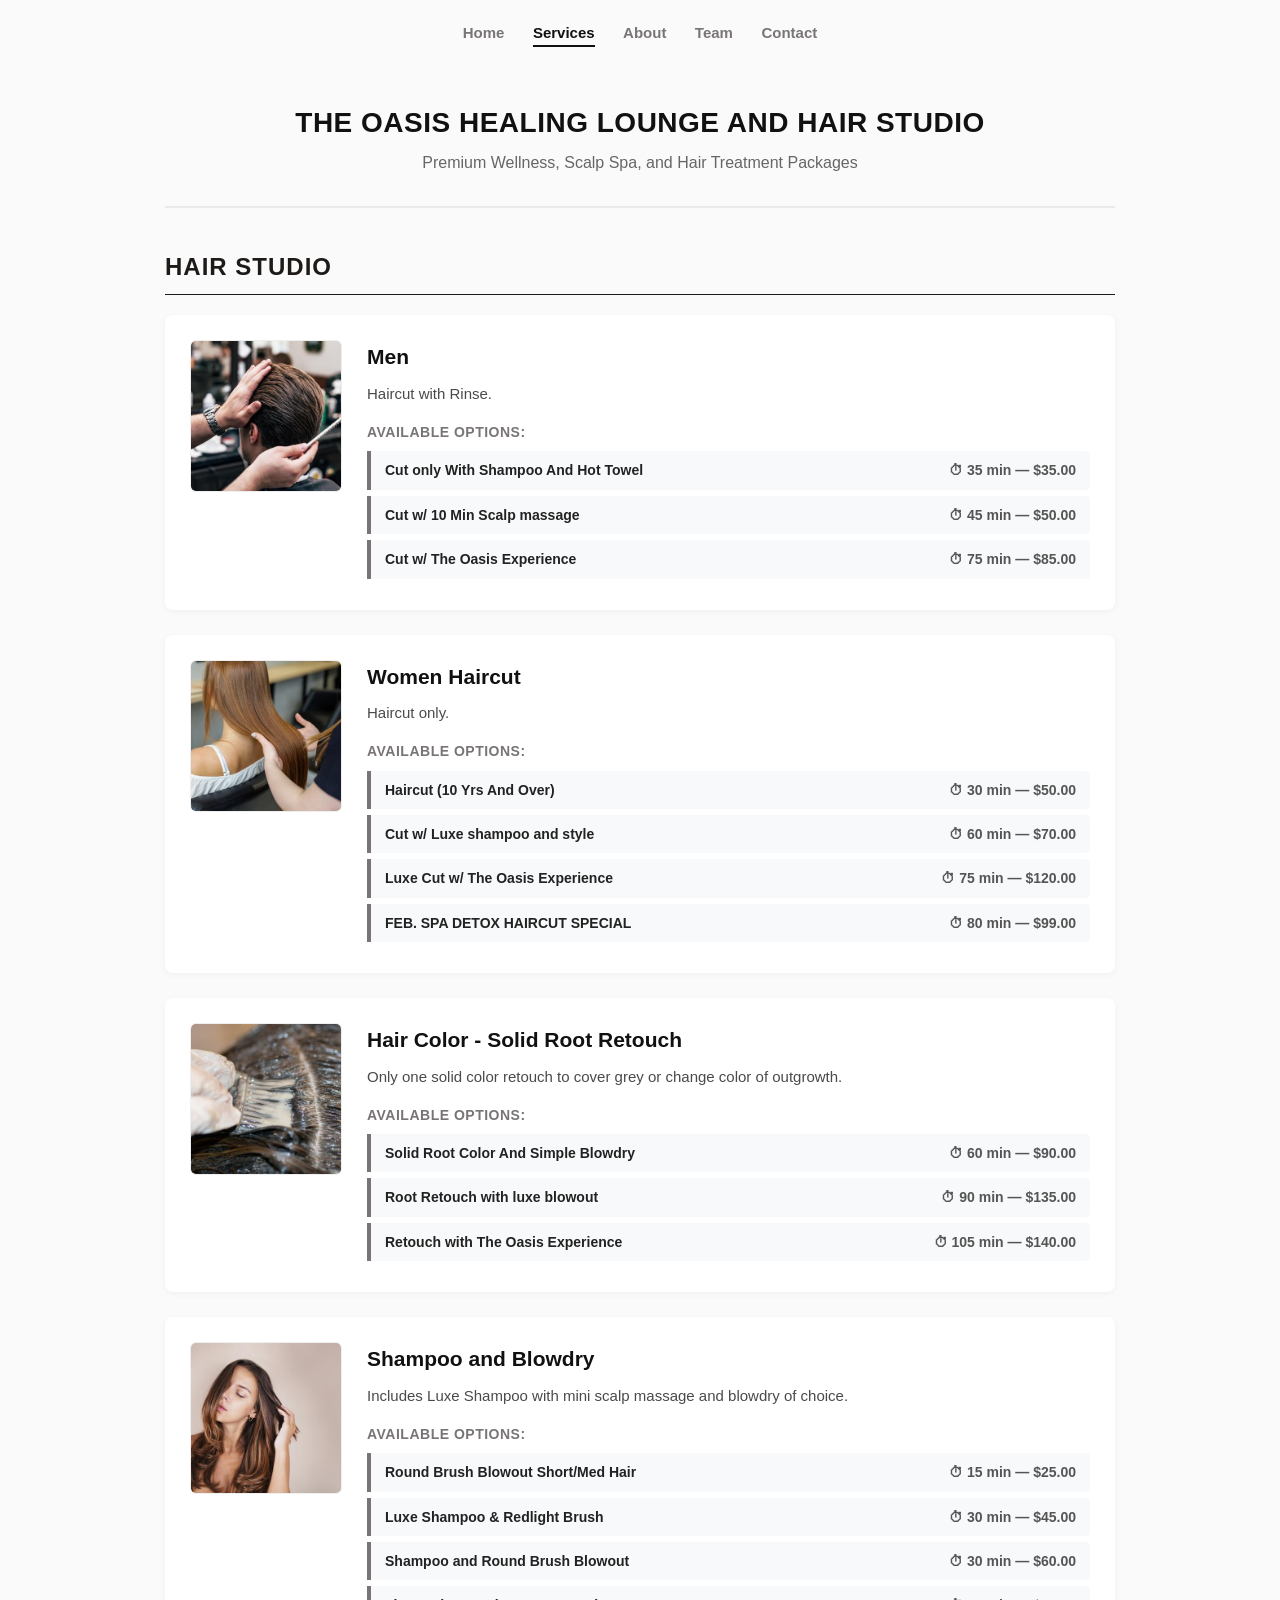
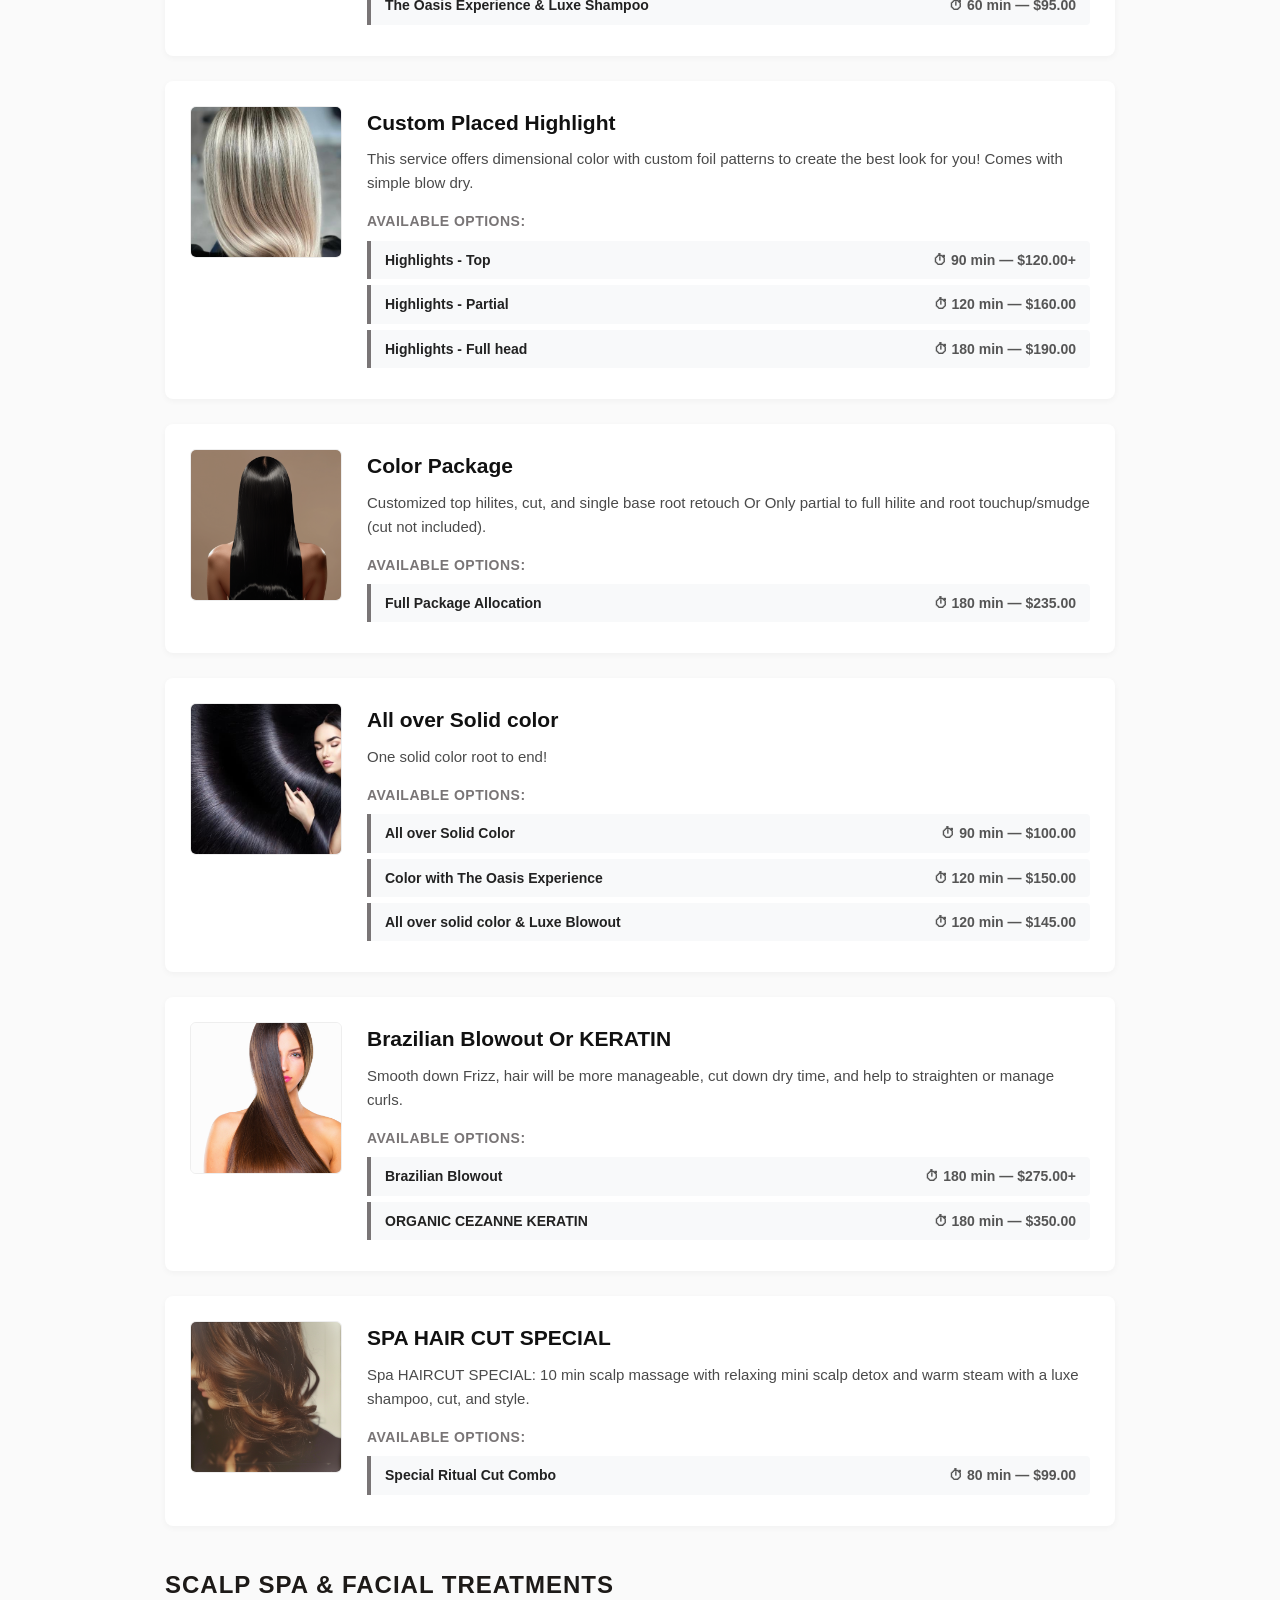
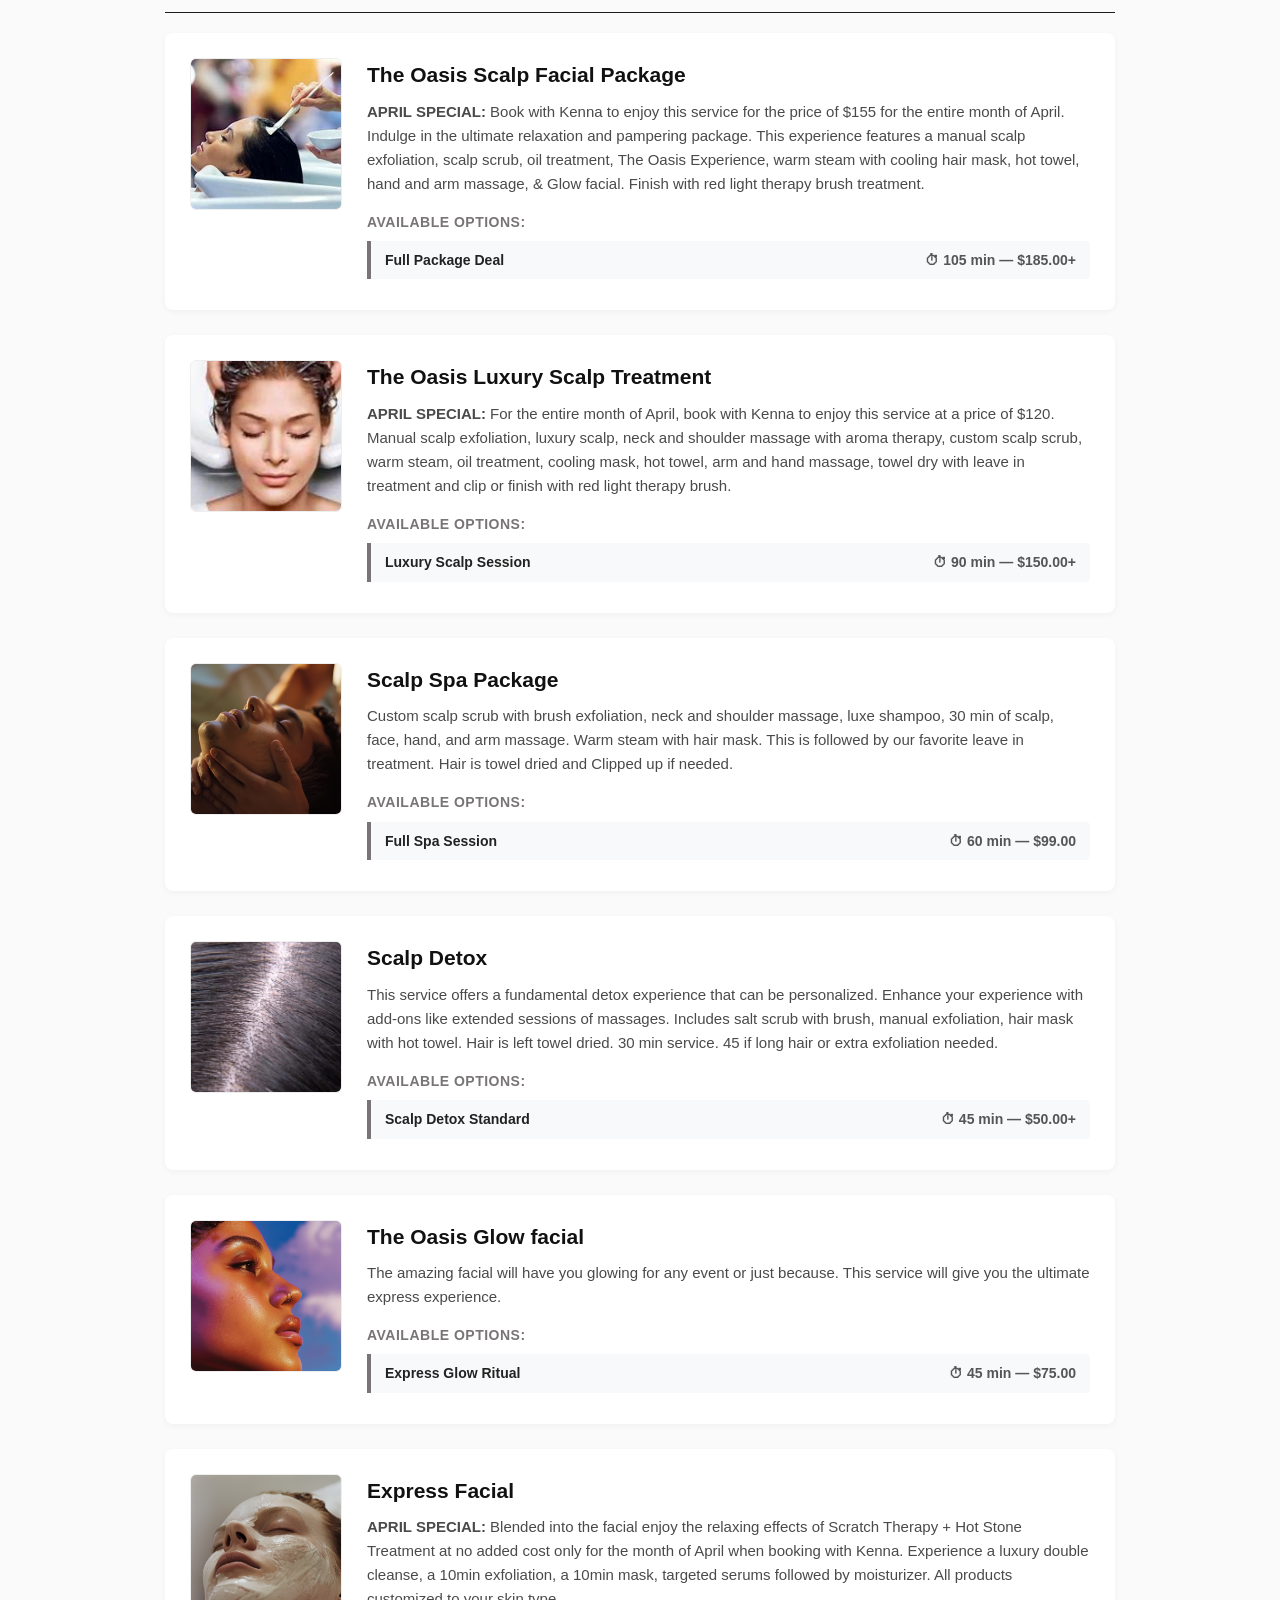
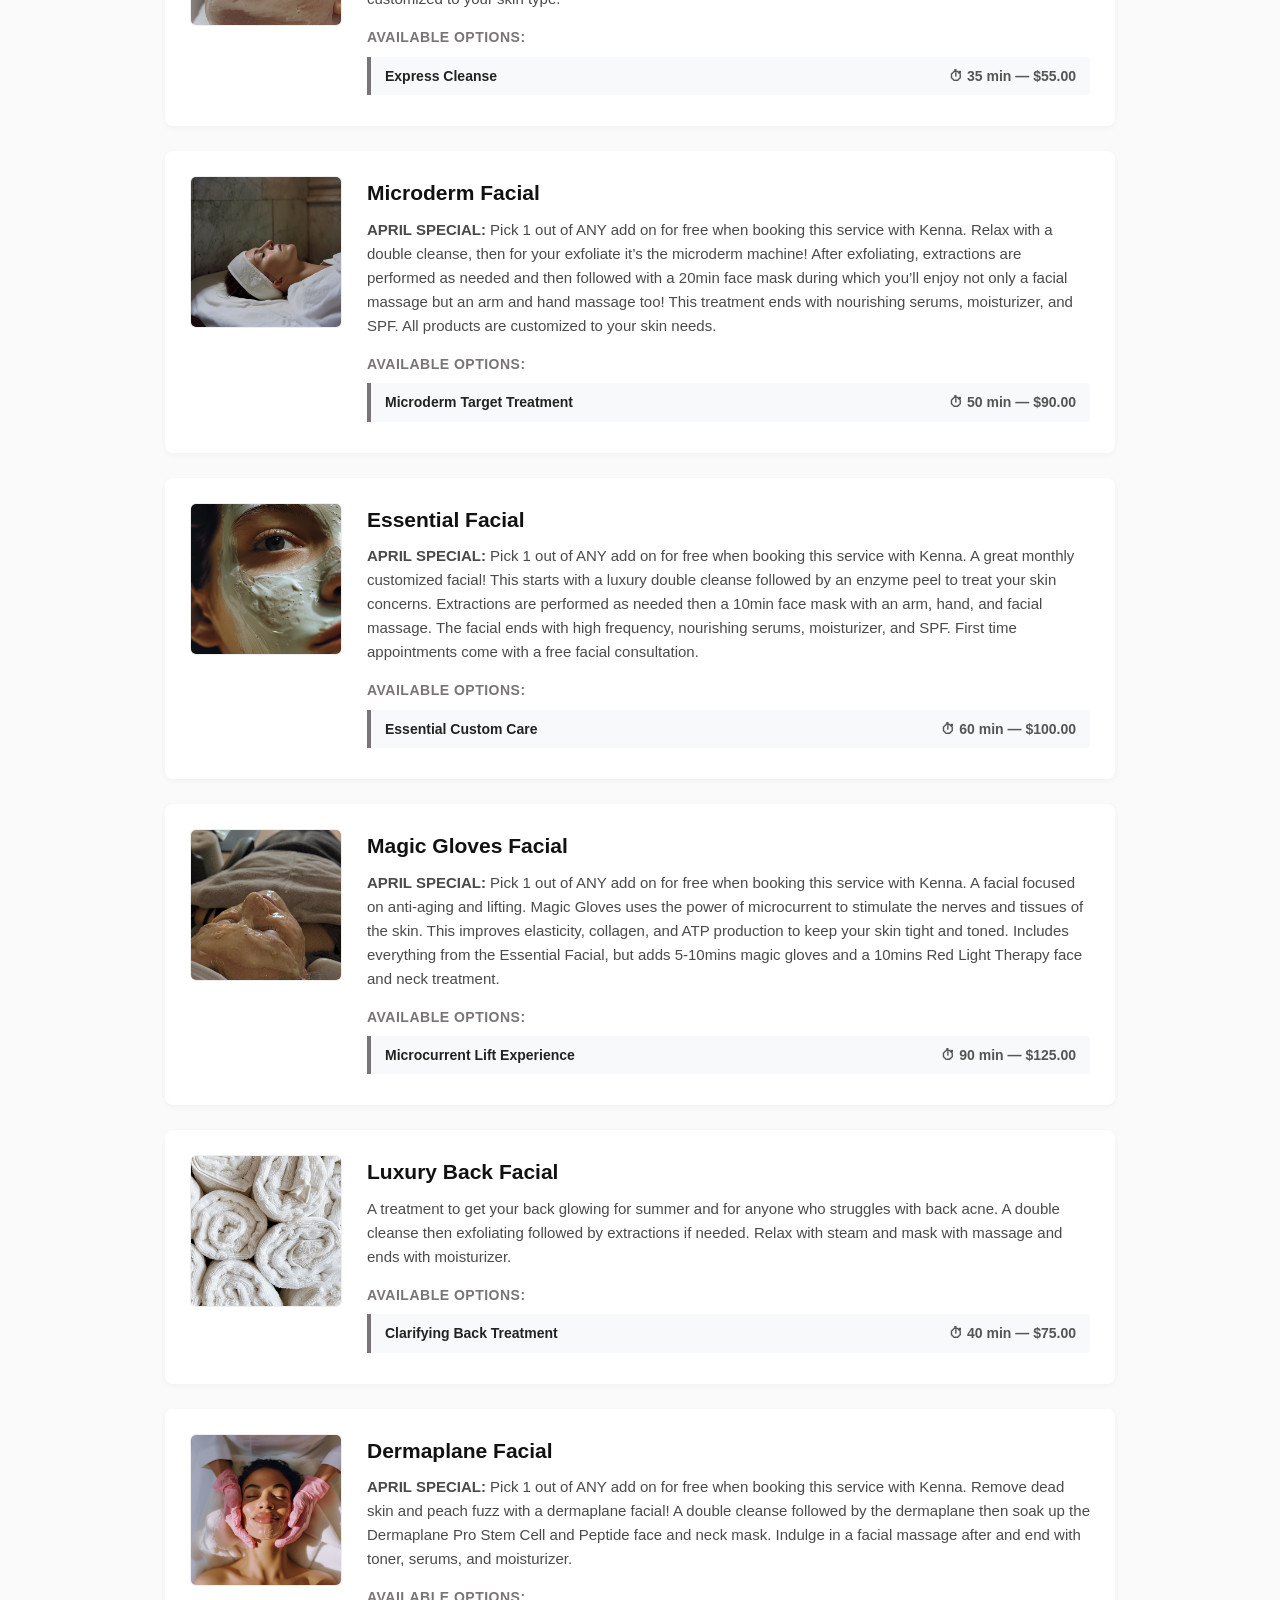
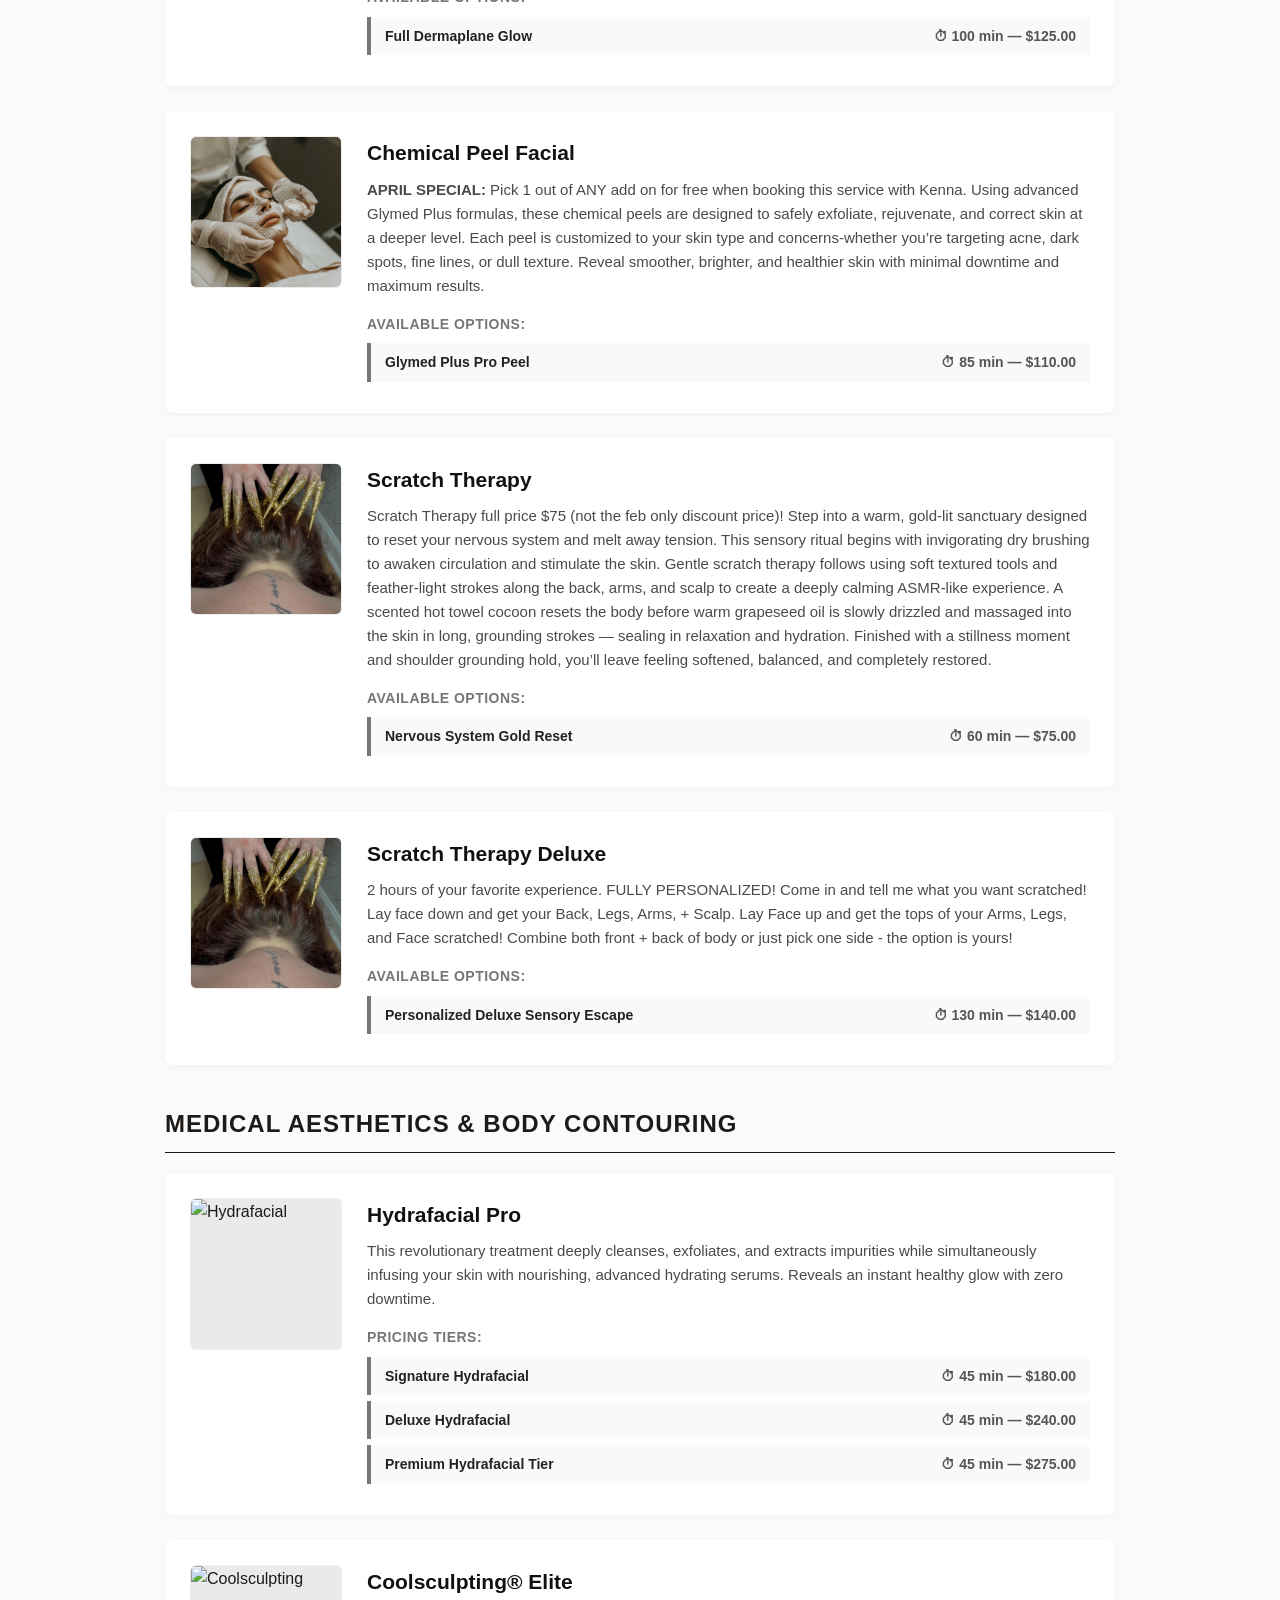
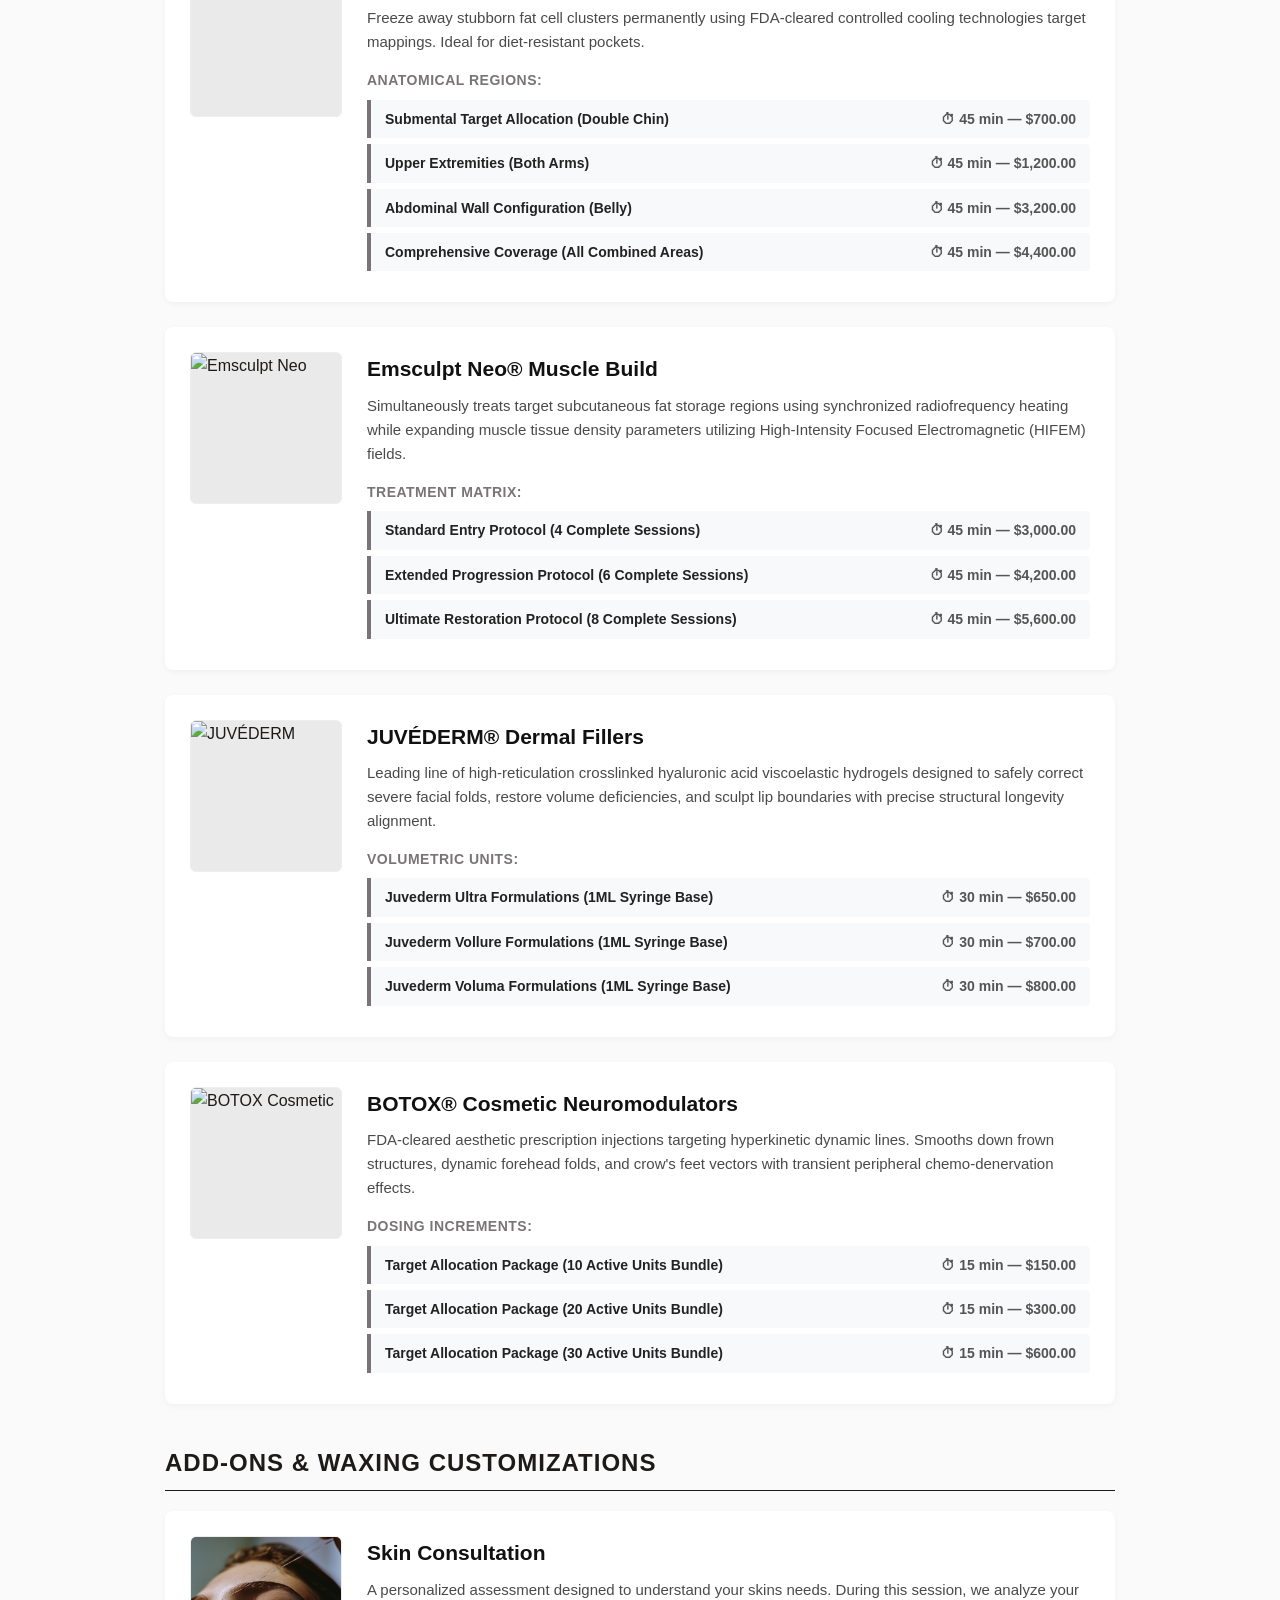
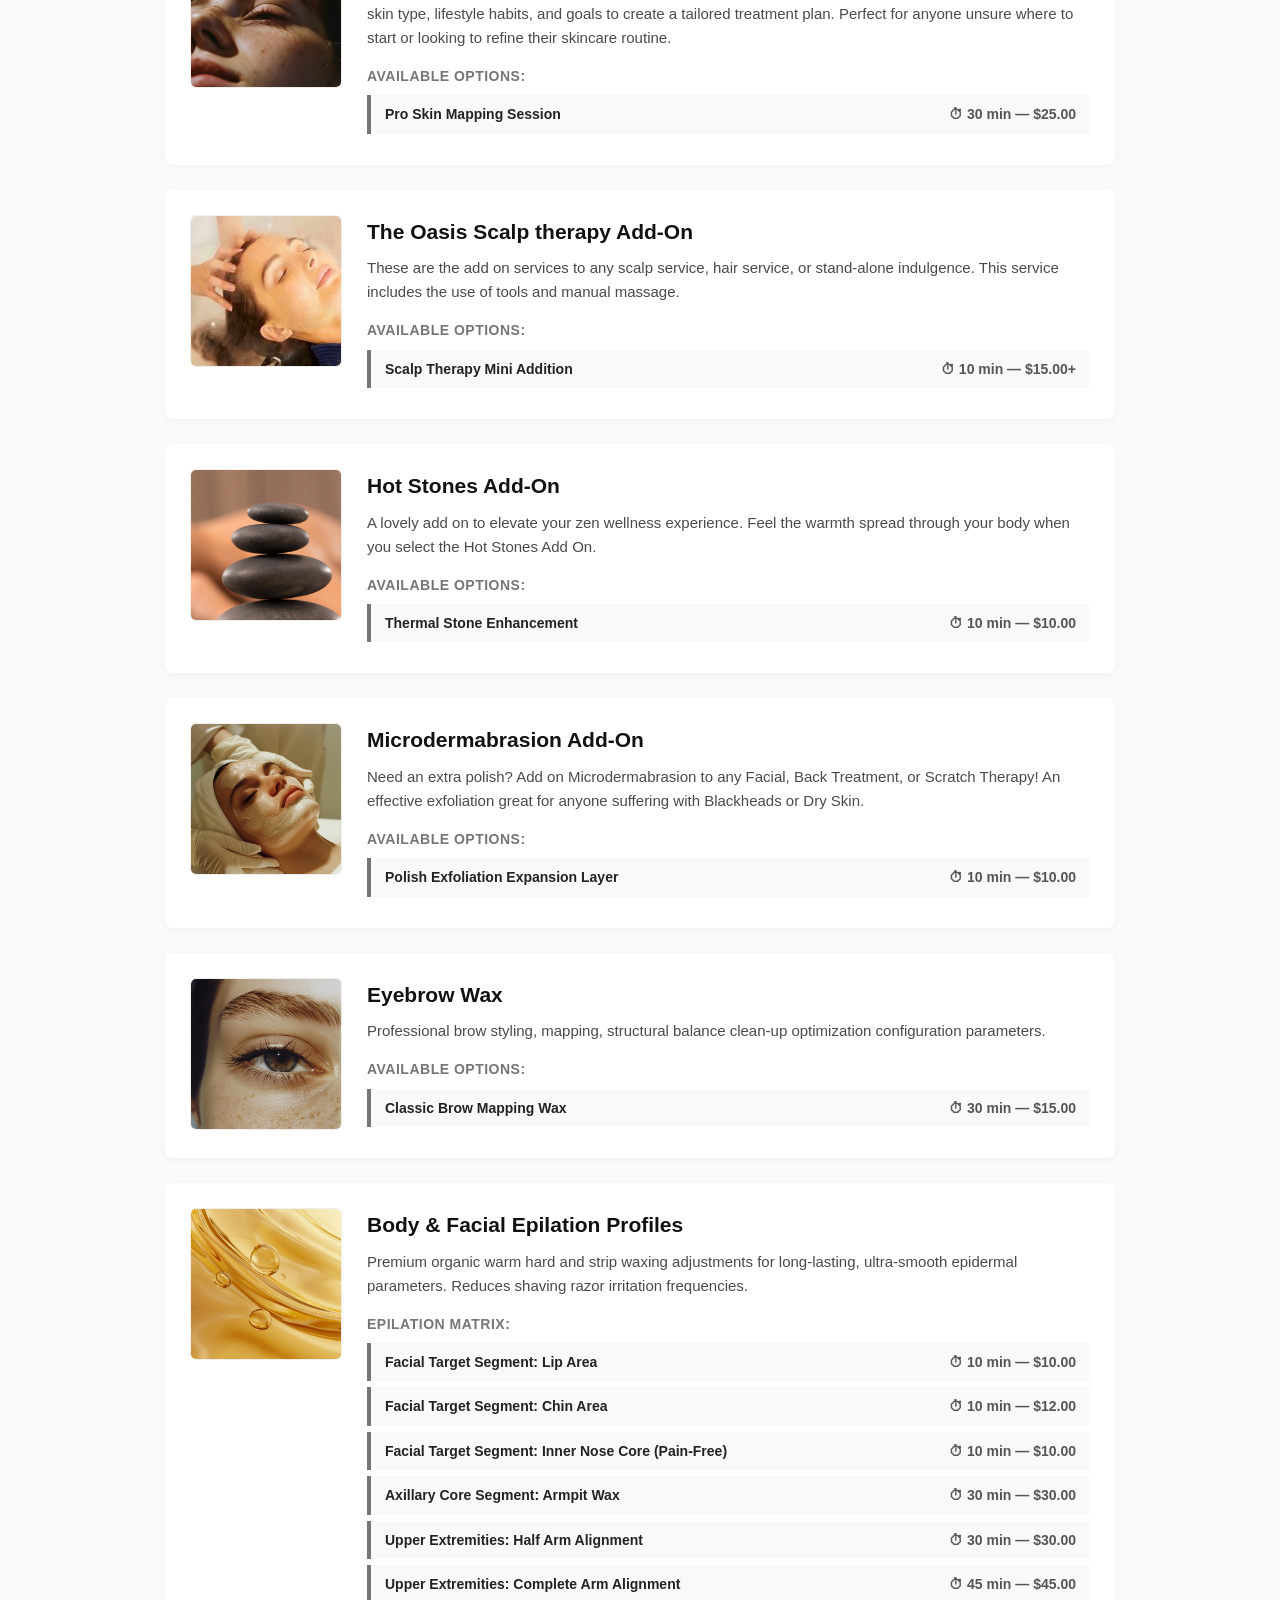
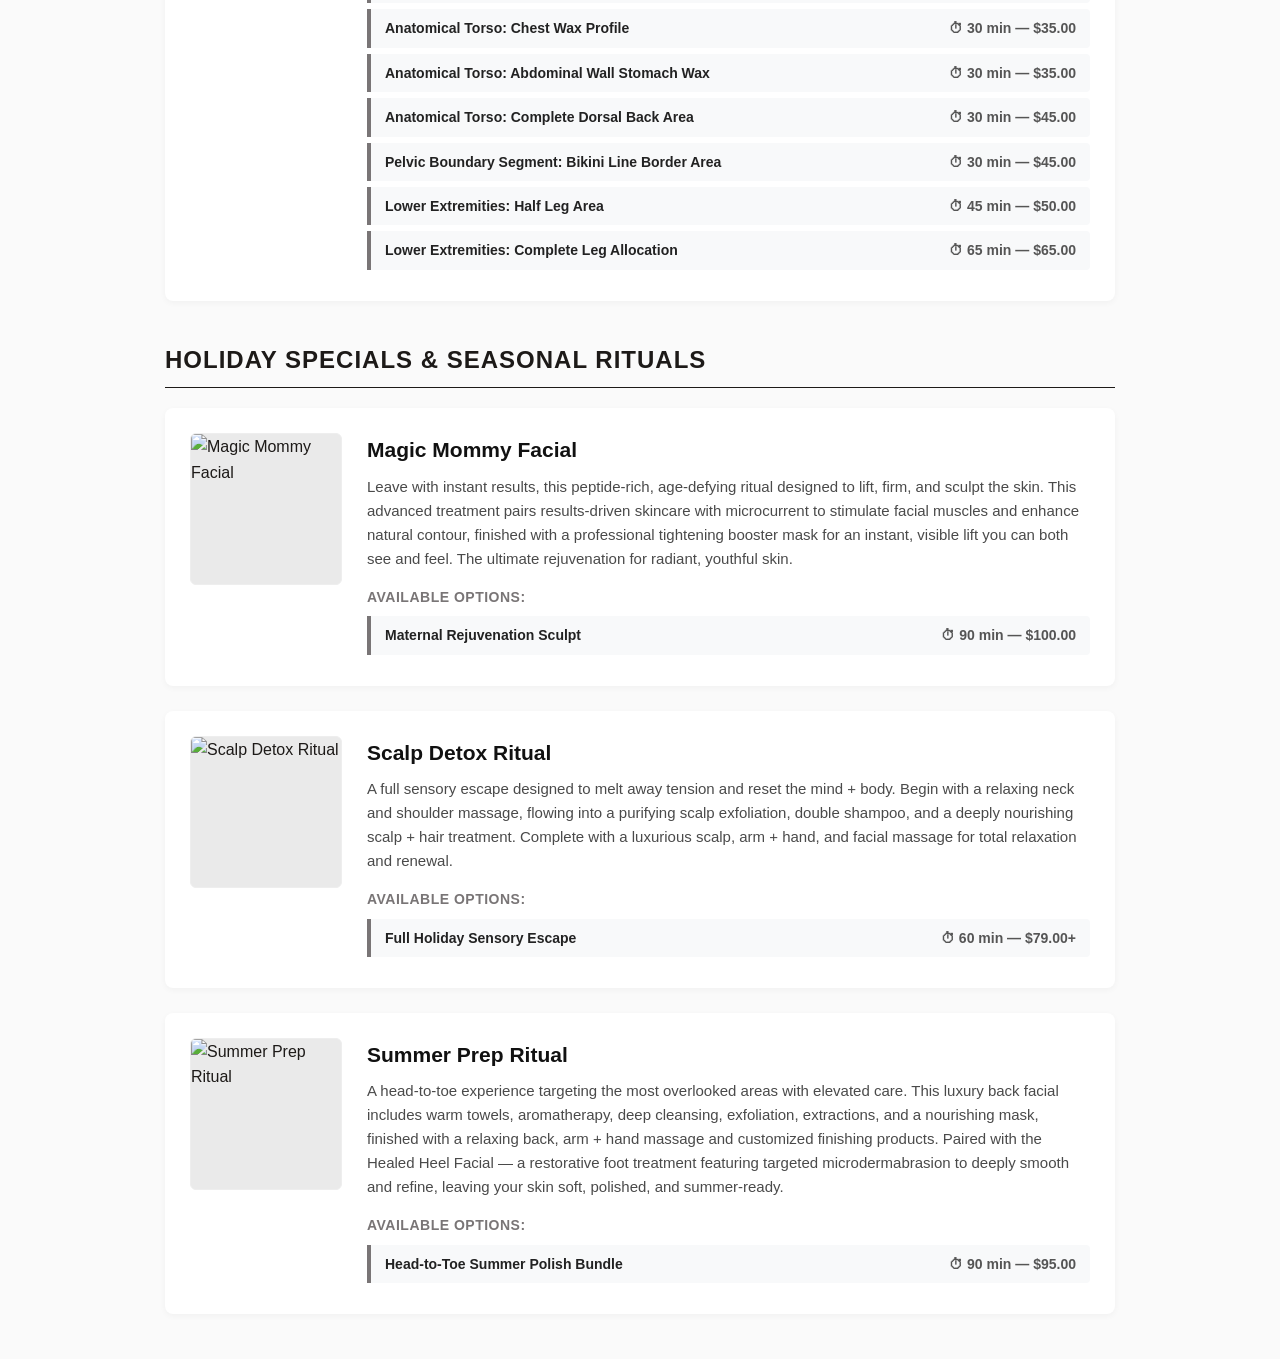
==== commit c814d5aa: "Add files via upload" ====
--- a/services.html
+++ b/services.html
@@ -1,234 +1,769 @@
 <!DOCTYPE html>
-<html lang="en"><head><meta charset="utf-8" data-next-head=""><link rel="shortcut icon" href="/favicon.ico" data-next-head=""><link rel="preconnect" href="https://static.glossgenius.com" data-next-head=""><meta http-equiv="x-ua-compatible" content="ie=edge" data-next-head=""><meta name="viewport" content="width=device-width, initial-scale=1" data-next-head=""><meta property="og:type" content="website" data-next-head=""><meta property="fb:app_id" content="342526522936658" data-next-head=""><meta name="twitter:card" content="summary" data-next-head=""><meta name="twitter:site" content="@glossgenius" data-next-head=""><meta name="keywords" content="stylist,glossgenius,beauty" data-next-head=""><title data-next-head="">Services</title><meta property="og:title" content="Services" data-next-head=""><meta name="twitter:title" content="Services" data-next-head=""><meta name="description" content="The Oasis Healing Lounge And Hair Studio offers women haircut, hair color - solid root retouch, and shampoo and blowdry in Lebanon, TN. The Oasis was created to help people feel comfortable and confident within themselves. Book online or call 16158124420." data-next-head=""><meta property="og:description" content="The Oasis Healing Lounge And Hair Studio offers women haircut, hair color - solid root retouch, and shampoo and blowdry in Lebanon, TN. The Oasis was created to help people feel comfortable and confident within themselves. Book online or call 16158124420." data-next-head=""><meta name="twitter:description" content="The Oasis Healing Lounge And Hair Studio offers women haircut, hair color - solid root retouch, and shampoo and blowdry in Lebanon, TN. The Oasis was created to help people feel comfortable and confident within themselves. Book online or call 16158124420." data-next-head=""><meta property="og:image" content="https://static.glossgenius.com/public/salon/90471714b15dc57c2fc0dc8e722fe0c5c92c7795/website_cover_image/4b81ad00f85e889b8fe50f9913bbe559.jpeg" data-next-head=""><meta name="twitter:image" content="https://static.glossgenius.com/public/salon/90471714b15dc57c2fc0dc8e722fe0c5c92c7795/website_cover_image/4b81ad00f85e889b8fe50f9913bbe559.jpeg" data-next-head=""><meta name="geo.position" content="36.2087671;-86.3035369" data-next-head=""><meta name="ICBM" content="36.2087671, -86.3035369" data-next-head=""><meta name="geo.region" content="US-TN" data-next-head=""><meta name="geo.placename" content="Lebanon" data-next-head=""><link rel="alternate" hreflang="en-US" href="https://theoasishealinglounge.glossgenius.com" data-next-head=""><link rel="alternate" hreflang="x-default" href="https://theoasishealinglounge.glossgenius.com" data-next-head=""><script type="application/ld+json" data-next-head="">{
-  "@context": "https://schema.org",
-  "@type": "HealthAndBeautyBusiness",
-  "name": "The Oasis Healing Lounge And Hair Studio",
-  "description": "The Oasis was created to help people feel comfortable and confident within themselves. To help heal their personal insecurities and to find inner peace within the soul or just a place where you can go to be alone to escape everyday life for a while. We offer a tranquility salon (scalp spa, hair, and spiritual sessions). Kenna @ Oasis (our luxury skincare and asmr specialist)\nFINALLY next door Patina & Olive beauty bar (natural organic feel, offering hair and nails)!\n  I am thrilled to be able to share this amazing services and beauty healing  specialists  with you.",
-  "url": "https://theoasishealinglounge.glossgenius.com",
-  "address": {
-    "@type": "PostalAddress",
-    "streetAddress": "520 C West Main st",
-    "addressLocality": "Lebanon",
-    "addressRegion": "TN",
-    "postalCode": "37087",
-    "addressCountry": "US"
-  },
-  "areaServed": {
-    "@type": "City",
-    "name": "Lebanon"
-  },
-  "openingHoursSpecification": [
-    {
-      "@type": "OpeningHoursSpecification",
-      "dayOfWeek": "Friday",
-      "opens": "09:00",
-      "closes": "19:00"
-    },
-    {
-      "@type": "OpeningHoursSpecification",
-      "dayOfWeek": "Monday",
-      "opens": "10:00",
-      "closes": "19:00"
-    },
-    {
-      "@type": "OpeningHoursSpecification",
-      "dayOfWeek": "Sunday",
-      "opens": "00:00",
-      "closes": "00:00"
-    },
-    {
-      "@type": "OpeningHoursSpecification",
-      "dayOfWeek": "Tuesday",
-      "opens": "09:00",
-      "closes": "14:00"
-    },
-    {
-      "@type": "OpeningHoursSpecification",
-      "dayOfWeek": "Saturday",
-      "opens": "09:00",
-      "closes": "16:00"
-    },
-    {
-      "@type": "OpeningHoursSpecification",
-      "dayOfWeek": "Thursday",
-      "opens": "09:00",
-      "closes": "16:00"
-    },
-    {
-      "@type": "OpeningHoursSpecification",
-      "dayOfWeek": "Wednesday",
-      "opens": "09:00",
-      "closes": "19:00"
-    }
-  ],
-  "image": "https://static.glossgenius.com/public/salon/90471714b15dc57c2fc0dc8e722fe0c5c92c7795/website_cover_image/4b81ad00f85e889b8fe50f9913bbe559.jpeg",
-  "priceRange": "$$",
-  "sameAs": [
-    "https://www.facebook.com/profile.php?id=61551695297359&mibextid=ZbWKwL",
-    "http://www.theoasishealinglounge.com"
-  ],
-  "geo": {
-    "@type": "GeoCoordinates",
-    "latitude": 36.2087671,
-    "longitude": -86.3035369
-  },
-  "telephone": "+16158124420",
-  "email": "aprilmayfrench@gmail.com"
-}</script><script type="application/ld+json" data-next-head="">{"@context":"https://schema.org","@type":"ItemList","itemListElement":[{"@type":"Service","name":"Men","description":"Haircut with Rinse","serviceType":"Hair Studio","offers":{"@type":"Offer","price":"35.00","priceCurrency":"USD","eligibleDuration":{"@type":"QuantitativeValue","unitCode":"MIN","value":35}}},{"@type":"Service","name":"Women Haircut","description":"Haircut only","serviceType":"Hair Studio","offers":{"@type":"Offer","price":"50.00","priceCurrency":"USD","eligibleDuration":{"@type":"QuantitativeValue","unitCode":"MIN","value":30}}},{"@type":"Service","name":"Hair Color - Solid Root Retouch","description":"Only one solid color retouch to cover grey or change color of outgrowth.","serviceType":"Hair Studio","offers":{"@type":"Offer","price":"140.00","priceCurrency":"USD","eligibleDuration":{"@type":"QuantitativeValue","unitCode":"MIN","value":105}}},{"@type":"Service","name":"Shampoo and Blowdry","description":"Includes Luxe Shampoo with mini scalp massage and blowdry of choice","serviceType":"Hair Studio","offers":{"@type":"Offer","price":"95.00","priceCurrency":"USD","eligibleDuration":{"@type":"QuantitativeValue","unitCode":"MIN","value":60}}},{"@type":"Service","name":"Custom Placed Highlight","description":"This service offers dimentional color with custom foil patterns to create the best look for you!  Comes with simple blow dry","serviceType":"Hair Studio","offers":{"@type":"Offer","price":"120.00","priceCurrency":"USD","eligibleDuration":{"@type":"QuantitativeValue","unitCode":"MIN","value":90}}},{"@type":"Service","name":"Color Package","description":"Customized top hilites, cut, and single base root retouch Or Only partial to full hilite and root touchup/smudge(cut not included)","serviceType":"Hair Studio","offers":{"@type":"Offer","price":"235.00","priceCurrency":"USD","eligibleDuration":{"@type":"QuantitativeValue","unitCode":"MIN","value":180}}},{"@type":"Service","name":"All over Solid color","description":"One solid color root to end!","serviceType":"Hair Studio","offers":{"@type":"Offer","price":"150.00","priceCurrency":"USD","eligibleDuration":{"@type":"QuantitativeValue","unitCode":"MIN","value":120}}},{"@type":"Service","name":"Brazilian Blowout Or KERATIN","description":"Smooth down Frizz, hair will be more manageable, cut down dry time, and help to straighten or manage curls.","serviceType":"Hair Studio","offers":{"@type":"Offer","price":"350.00","priceCurrency":"USD","eligibleDuration":{"@type":"QuantitativeValue","unitCode":"MIN","value":180}}},{"@type":"Service","name":"Spiritual Session","description":" Connect with loved ones that have passed on with the confidence knowing that the evidence that comes through is truly from them. With prayer and discernment of spirit, there is protection for both the sitter and translator.  Guests have had peace and comfort along with some laughs during their sessions! Please  Call 615-812-4420 to book this private session","serviceType":"None","offers":{"@type":"Offer","price":"65.00","priceCurrency":"USD","eligibleDuration":{"@type":"QuantitativeValue","unitCode":"MIN","value":30}}},{"@type":"Service","name":"The Oasis Scalp Facial Package","description":"APRIL SPECIAL : Book with Kenna to enjoy this service for the price of $155 for the entire month of April. Indulge in the ultimate relaxation and pampering package. This experience features a manual scalp exfoliation, scalp scrub, oil treatment, The Oasis Experience, warm steam with cooling hair mask, hot towel, hand and arm massage, &amp; Glow facial. Finish with red light therapy brush treatment.","serviceType":"Scalp Spa","offers":{"@type":"Offer","price":"185.00","priceCurrency":"USD","eligibleDuration":{"@type":"QuantitativeValue","unitCode":"MIN","value":105}}},{"@type":"Service","name":"The Oasis Luxury Scalp Treatment","description":"APRIL SPECIAL : for the entire month of April, book with Kenna to enjoy this service at a price of $120. Manual scalp exfoliation, luxury scalp, neck and shoulder massage with aroma therapy, custom scalp scrub, warm steam, oil treatment, cooling mask,  hot towel, arm and hand massage, towel dry with leave in treatment and clip  or  finish with red light therapy brush.","serviceType":"Scalp Spa","offers":{"@type":"Offer","price":"150.00","priceCurrency":"USD","eligibleDuration":{"@type":"QuantitativeValue","unitCode":"MIN","value":90}}},{"@type":"Service","name":"Scalp Spa Package","description":"Custom scalp scrub with brush exfoliation, neck and shoulder massage, luxe shampoo, 30 min of scalp, face, hand, and arm massage. Warm steam with hair mask.This is followed by our favorite leave in treatment.\nHair is towel dried and Clipped up if needed.","serviceType":"Scalp Spa","offers":{"@type":"Offer","price":"99.00","priceCurrency":"USD","eligibleDuration":{"@type":"QuantitativeValue","unitCode":"MIN","value":60}}},{"@type":"Service","name":"Scalp Detox","description":"This service offers a fundamental detox experience that can be personalized. Enhance your experience with add-ons like extended sessions of massages.  Includes salt scrub with brush, manual exfoliation, hair mask with hot towel. Hair is left towel dried. 30 min service. 45 if long hair or extra exfoliation needed","serviceType":"Scalp Spa","offers":{"@type":"Offer","price":"50.00","priceCurrency":"USD","eligibleDuration":{"@type":"QuantitativeValue","unitCode":"MIN","value":45}}},{"@type":"Service","name":"The Oasis Experience","description":"This is a 15-minute neck and shoulder wellness service followed by a 15 min scalp therapy done in the salon chair.  ** most popular add on to any service or package just adds 30 min to your service time for extra pampering.","serviceType":"Luxury Add On Services","offers":{"@type":"Offer","price":"50.00","priceCurrency":"USD","eligibleDuration":{"@type":"QuantitativeValue","unitCode":"MIN","value":30}}},{"@type":"Service","name":"Neck and Shoulder Wellness","description":"","serviceType":"Luxury Add On Services","offers":{"@type":"Offer","price":"15.00","priceCurrency":"USD","eligibleDuration":{"@type":"QuantitativeValue","unitCode":"MIN","value":10}}},{"@type":"Service","name":"Hand and Arm Wellness","description":"These are the add on services to any scalp service, hair service, or stand-alone indulgence","serviceType":"Luxury Add On Services","offers":{"@type":"Offer","price":"10.00","priceCurrency":"USD","eligibleDuration":{"@type":"QuantitativeValue","unitCode":"MIN","value":10}}},{"@type":"Service","name":"The Oasis Scalp therapy","description":"These are the add on services to any scalp service, hair service, or stand-alone indulgence\nThis service includes the use of tools and manual massage. if you like your ","serviceType":"Luxury Add On Services","offers":{"@type":"Offer","price":"15.00","priceCurrency":"USD","eligibleDuration":{"@type":"QuantitativeValue","unitCode":"MIN","value":10}}},{"@type":"Service","name":"Face Waxing","description":"remove unwanted hair on face of brow, lip, and /or chin","serviceType":"Waxing Services","offers":{"@type":"Offer","price":"15.00","priceCurrency":"USD","eligibleDuration":{"@type":"QuantitativeValue","unitCode":"MIN","value":15}}},{"@type":"Service","name":"The Oasis Glow facial","description":"The amazing facial will have you glowing for any event or just because. This service will give you the ultimate l express experience. \n\n","serviceType":"Scalp Spa","offers":{"@type":"Offer","price":"75.00","priceCurrency":"USD","eligibleDuration":{"@type":"QuantitativeValue","unitCode":"MIN","value":45}}},{"@type":"Service","name":"Express Facial","description":"APRIL SPECIAL - blended into the facial enjoy the relaxing effects of Scratch Therapy + Hot Stone Treatment at no added cost only for the month of April when booking with Kenna. Experience a luxury double cleanse , a 10min exfoliation , a 10min mask , targeted serums followed by moisturizer. All products customized to your skin type. ","serviceType":"Facial Treatments ","offers":{"@type":"Offer","price":"55.00","priceCurrency":"USD","eligibleDuration":{"@type":"QuantitativeValue","unitCode":"MIN","value":35}}}]}</script><link rel="preload" href="/_next/static/media/814dad51953cb2f1-s.p.woff2" as="font" type="font/woff2" crossorigin="anonymous" data-next-font="size-adjust"><link rel="preload" href="/_next/static/media/9dcef913907d177d-s.p.woff2" as="font" type="font/woff2" crossorigin="anonymous" data-next-font="size-adjust"><link rel="preload" href="/_next/static/css/ac6d4d6f39fe11d2.css" as="style"><link rel="stylesheet" href="css/ac6d4d6f39fe11d2.css" data-n-g=""><link rel="preload" href="/_next/static/css/b9ee20930f74b855.css" as="style"><link rel="stylesheet" href="css/b9ee20930f74b855.css" data-n-p=""><noscript data-n-css=""></noscript><script defer nomodule="" src="js/polyfills-42372ed130431b0a.js"></script><script src="js/webpack-912146294d2b6038.js" defer></script><script src="js/framework-6c17f08e07d1abc4.js" defer></script><script src="js/main-71c28a4486826d8a.js" defer></script><script src="js/_app-8c5954a8e88380b8.js" defer></script><script src="js/services-dca4bf1e59ae51ee.js" defer></script><script src="js/_buildManifest.js" defer></script><script src="js/_ssgManifest.js" defer></script><style id="__jsx-4081724062">@font-face {
-          font-family: BaseFont;
-          font-weight: 400;
-          src: url('/assets/themes/canvas/Archivo-Light.ttf');
+<html lang="en">
+<head>
+    <meta charset="UTF-8">
+    <meta name="viewport" content="width=device-width, initial-scale=1.0">
+    <title>Our Services | The Oasis Healing Lounge</title>
+    <style>
+        body { font-family: -apple-system, BlinkMacSystemFont, "Segoe UI", Roboto, Helvetica, Arial, sans-serif; line-height: 1.6; color: #1d1a18; max-width: 950px; margin: 0 auto; padding: 20px; background-color: #fafafa; }
+        header { text-align: center; padding: 30px 0; border-bottom: 2px solid #eaeaea; margin-bottom: 35px; }
+        header h1 { margin: 0; font-size: 28px; color: #111; letter-spacing: 0.5px; }
+        header p { margin: 5px 0 0 0; color: #666; font-size: 16px; }
+        nav { margin-bottom: 25px; text-align: center; }
+        nav a { margin: 0 12px; text-decoration: none; color: #797576; font-weight: bold; font-size: 15px; transition: color 0.2s; }
+        nav a:hover { color: #111; }
+        .category-title { font-size: 24px; color: #1d1a18; margin: 40px 0 20px 0; padding-bottom: 8px; border-bottom: 1px solid #1d1a18; text-transform: uppercase; letter-spacing: 1px; }
+        .service-card { background: #fff; padding: 25px; margin-bottom: 25px; border-radius: 8px; box-shadow: 0 2px 6px rgba(0,0,0,0.04); display: flex; gap: 25px; align-items: flex-start; }
+        .service-img { width: 150px; height: 150px; object-fit: cover; border-radius: 6px; background-color: #eaeaea; border: 1px solid #eee; }
+        .service-content { flex: 1; }
+        .service-title { margin-top: 0; margin-bottom: 8px; color: #111; font-size: 21px; }
+        .description { color: #4a4a4a; margin: 0 0 15px 0; font-size: 15px; }
+        .variations-title { font-size: 14px; font-weight: 700; color: #797576; text-transform: uppercase; letter-spacing: 0.5px; margin-bottom: 8px; }
+        .variations-list { list-style: none; padding: 0; margin: 0; }
+        .variations-list li { background: #f8f9fa; padding: 8px 14px; margin-bottom: 6px; border-left: 4px solid #797576; font-size: 14px; font-weight: 600; display: flex; justify-content: space-between; border-radius: 0 4px 4px 0; }
+        .var-name { color: #222; }
+        .var-meta { color: #555; text-align: right; }
+        @media (max-width: 650px) {
+            .service-card { flex-direction: column; align-items: center; text-align: center; }
+            .service-img { width: 100%; height: 200px; }
+            .variations-list li { flex-direction: column; align-items: center; gap: 4px; text-align: center; }
         }
- @font-face {
-          font-family: HeadingFont;
-          font-weight: 800;
-          src: url('/assets/themes/canvas/Bellefair-Regular.ttf');
-        }
- :root{--palette-neutral-grey:#c4bcb9;
-     --accent-primary: linear-gradient(to right, #797576 0%, #333333 100%);
-    
-     
-     --accent-primary-vertical: linear-gradient(to bottom, #797576 0%, #333333 100%);
-         --accent-gradient-primary: #797576;
-         --accent-gradient-secondary: #333333;
-         
-    
-     
-     --accent-secondary: #5A5E6D;
-     --accent-secondary-10: #5a5e6d1a;
-     --accent-secondary-20: #5a5e6d33;
-     --accent-secondary-25: #5a5e6d40;
-     --accent-secondary-40: #5a5e6d66;
-     --accent-secondary-50: #5a5e6d80;
-     --accent-secondary-60: #5a5e6d99;
-     
-     --accent-tertiary: #727587;
-     --accent-tertiary-10: #7275871a;
-     --accent-tertiary-20: #72758733;
-     --accent-tertiary-25: #72758740;
-     --accent-tertiary-40: #72758766;
-     --accent-tertiary-50: #72758780;
-     --accent-tertiary-60: #72758799;
-     
-     --text-primary: #FFF;
-     --text-primary-10: #ffffff1a;
-     --text-primary-20: #ffffff33;
-     --text-primary-25: #ffffff40;
-     --text-primary-40: #ffffff66;
-     --text-primary-50: #ffffff80;
-     --text-primary-60: #ffffff99;
-     
-     --text-secondary: #000000;
-     --text-secondary-10: #0000001a;
-     --text-secondary-20: #00000033;
-     --text-secondary-25: #00000040;
-     --text-secondary-40: #00000066;
-     --text-secondary-50: #00000080;
-     --text-secondary-60: #00000099;
-     
-     --text-tertiary: #9295A5;
-     --text-tertiary-10: #9295a51a;
-     --text-tertiary-20: #9295a533;
-     --text-tertiary-25: #9295a540;
-     --text-tertiary-40: #9295a566;
-     --text-tertiary-50: #9295a580;
-     --text-tertiary-60: #9295a599;
-     
-     --text-active: #FFFFFF;
-     --text-active-10: #ffffff1a;
-     --text-active-20: #ffffff33;
-     --text-active-25: #ffffff40;
-     --text-active-40: #ffffff66;
-     --text-active-50: #ffffff80;
-     --text-active-60: #ffffff99;
-     
-     --text-error: #ff5454;
-     --text-error-10: #ff54541a;
-     --text-error-20: #ff545433;
-     --text-error-25: #ff545440;
-     --text-error-40: #ff545466;
-     --text-error-50: #ff545480;
-     --text-error-60: #ff545499;
-     
-     --bg-primary: #1D1A18;
-     --bg-primary-10: #1d1a181a;
-     --bg-primary-20: #1d1a1833;
-     --bg-primary-25: #1d1a1840;
-     --bg-primary-40: #1d1a1866;
-     --bg-primary-50: #1d1a1880;
-     --bg-primary-60: #1d1a1899;
-     
-     --bg-secondary: #1D1A18;
-     --bg-secondary-10: #1d1a181a;
-     --bg-secondary-20: #1d1a1833;
-     --bg-secondary-25: #1d1a1840;
-     --bg-secondary-40: #1d1a1866;
-     --bg-secondary-50: #1d1a1880;
-     --bg-secondary-60: #1d1a1899;
-     
-     --bg-tertiary: #FFFFFF;
-     --bg-tertiary-10: #ffffff1a;
-     --bg-tertiary-20: #ffffff33;
-     --bg-tertiary-25: #ffffff40;
-     --bg-tertiary-40: #ffffff66;
-     --bg-tertiary-50: #ffffff80;
-     --bg-tertiary-60: #ffffff99;
-     
-     --bg-active: #DDF45C;
-     --bg-active-10: #ddf45c1a;
-     --bg-active-20: #ddf45c33;
-     --bg-active-25: #ddf45c40;
-     --bg-active-40: #ddf45c66;
-     --bg-active-50: #ddf45c80;
-     --bg-active-60: #ddf45c99;
-     
-     --bg-error: #21242A;
-     --bg-error-10: #21242a1a;
-     --bg-error-20: #21242a33;
-     --bg-error-25: #21242a40;
-     --bg-error-40: #21242a66;
-     --bg-error-50: #21242a80;
-     --bg-error-60: #21242a99;
-     
-
-          --focus-box-shadow: 0 0 0 1px var(--accent-tertiary);--focus-box-shadow-thick:0 0 0 3px var(--accent-tertiary);--max-content-width:1497px;--min-button-width-desktop:13rem;--min-button-width-mobile:9rem;--font-heading-ratio:1;--font-body-ratio:1}.brand-primary-color{background:var(--accent-primary)}html{background:var(--bg-primary)}.hidden{clip:rect(0 0 0 0);clip-path:inset(50%);height:1px;overflow:hidden;position:absolute;white-space:nowrap;width:1px}</style></head><body><div id="__next"><svg width="0" height="0" style="display:block" class="jsx-4081724062"><defs class="jsx-4081724062"><lineargradient id="brand-primary-color" x1="0" y1="0" x2="100%" y2="0" class="jsx-4081724062"><stop offset="0" stop-color="#797576" class="jsx-4081724062"></stop><stop offset="1" stop-color="#333333" stop-opacity="0" class="jsx-4081724062"></stop></lineargradient></defs></svg><div class="CanvasLayout_canvas__90jYV" style="--banner-height:0px"><div data-testid="buy-now-pay-later-banner" class="BuyNowPayLaterBanner_root__UF5Tt BuyNowPayLaterBanner_isHidden__HXt6V"><div class="BuyNowPayLaterBanner_container__pNKS6"><div class="BuyNowPayLaterBanner_logoContainer__99cRr"></div><div class="BuyNowPayLaterBanner_mobileTextContainer__CmR6E"><a href="https://glossgenius.com/how-buynowpaylater-works" target="_blank" rel="noopener noreferrer"><span class="BuyNowPayLaterBanner_link__cdVoI">Buy Now, Pay Later</span></a><span> <!-- -->available in-person</span></div><div class="BuyNowPayLaterBanner_desktopTextContainer__qVbVw"><span>Buy Now, Pay Later available for $50-$4,000 bookings.<!-- --> </span><span class="BuyNowPayLaterBanner_secondaryText__jUbwx">Get approved before your appointment.<!-- --> </span><a href="https://glossgenius.com/how-buynowpaylater-works" target="_blank" rel="noopener noreferrer"><span class="BuyNowPayLaterBanner_link__cdVoI">Sign up</span></a></div></div><button aria-label="Dismiss banner" type="button" class="BuyNowPayLaterBanner_closeButton__yscAi"><svg width="16" height="16" fill="none" xmlns="http://www.w3.org/2000/svg"><path d="M.292 16a.309.309 0 0 1-.206-.084.28.28 0 0 1 0-.404L15.51.086a.28.28 0 0 1 .404 0 .28.28 0 0 1 0 .404L.49 15.916A.26.26 0 0 1 .292 16Z" fill="#121215"></path><path d="M15.716 16a.309.309 0 0 1-.206-.084L.086.49a.28.28 0 0 1 0-.404.28.28 0 0 1 .404 0l15.424 15.426a.28.28 0 0 1 0 .404.25.25 0 0 1-.198.084Z" fill="#121215"></path></svg></button></div><nav class="Navigation_root__JOzvk" aria-label="main navigation"><div id="top-of-nav"></div><div id="nav-bar" data-testid="nav-bar" class="Navigation_container__wC_rY"><div class="Navigation_title__o9oBJ"><a href="/index.html">THE OASIS HEALING LOUNGE AND HAIR STUDIO</a></div><div data-testid="nav-overlay" class="Navigation_overlay__BYXPt Navigation_overlayClosed__kLfPY" aria-hidden="true"></div><div class="CanvasAnimatedTile_animateIn__i28gb CanvasAnimatedTile_navContainer__Dahy1"><div class="Navigation_desktopFlexContainer__8Lhbe"><a class="Navigation_desktopTitle__c_k9Q" href="/index.html"><h1 class="Heading_heading__IvTjx Navigation_navBusinessName__0IpRy">THE OASIS HEALING LOUNGE AND HAIR STUDIO</h1></a><ul class="Navigation_desktopNav__auzCf Navigation_menu__1bcRd"><li class="Navigation_navItem__X1ktv"><div class="Navigation_navItemCurrent__zbcxG"></div><a class="Navigation_navItemCurrentPage__5zW0q" href="/services.html">Services<span class="Navigation_navItemCurrentA11yHidden__meiqL"> -  Current location</span></a></li><li class="Navigation_navItem__X1ktv"><a class="" href="/about.html">About</a></li><li class="Navigation_navItem__X1ktv"><a class="" href="/team.html"><span data-testid="our-team"><span class="Navigation_fullText__fsN34">Team</span><span class="Navigation_minimalText__seJ4D">Team</span></span></a></li><li class="Navigation_navItem__X1ktv"><a class="" href="/portfolio.html">Portfolio</a></li><li class="Navigation_navItem__X1ktv"><a class="" href="/contact.html">Contact</a></li><li class="Navigation_navItem__X1ktv Navigation_bookNowCTA__p86Md"><a class="" href="/book.html"><div data-testid="book-now"><span class="Navigation_fullText__fsN34">Book Now</span><span class="Navigation_minimalText__seJ4D">Book</span></div></a></li></ul></div></div><div class="Navigation_combinedNavigation__0FFE5"><button title="Navigation Menu" class="Navigation_button__CEWYT" type="button" aria-expanded="false"><svg width="38" height="16" fill="none" xmlns="http://www.w3.org/2000/svg" class=""><g stroke="#F3F9FF" stroke-width="1.5" stroke-linecap="round"><path d="M1.494 1.5h35M1.494 14.5h35"></path></g></svg></button></div><div class="Navigation_menuContainer__dOUqu Navigation_menuContainerClosed__ZVVif"><div class="Navigation_headerContent__eaG0f"><h2 class="Heading_heading__IvTjx">THE OASIS HEALING LOUNGE AND HAIR STUDIO</h2><div class="Navigation_closeButtonContainer__4WQFC"><button title="Close the navigation menu" type="button"><svg width="16" height="16" fill="none" xmlns="http://www.w3.org/2000/svg" class="Navigation_closeIcon__wpsGI"><path d="M.292 16a.309.309 0 0 1-.206-.084.28.28 0 0 1 0-.404L15.51.086a.28.28 0 0 1 .404 0 .28.28 0 0 1 0 .404L.49 15.916A.26.26 0 0 1 .292 16Z" fill="#121215"></path><path d="M15.716 16a.309.309 0 0 1-.206-.084L.086.49a.28.28 0 0 1 0-.404.28.28 0 0 1 .404 0l15.424 15.426a.28.28 0 0 1 0 .404.25.25 0 0 1-.198.084Z" fill="#121215"></path></svg></button></div></div><ul class="Navigation_mobileNav__kKk_j Navigation_menu__1bcRd"><li class="Navigation_navItem__X1ktv"><a class="" href="/book.html"><div data-testid="book-now" class="Navigation_bookNowCTA__p86Md"><span class="Navigation_fullText__fsN34">Book Now</span><span class="Navigation_minimalText__seJ4D">Book Now</span></div></a></li><li class="Navigation_navItem__X1ktv Navigation_aboutPage__0fHUc"><a class="" href="/about.html">About</a></li><li class="Navigation_navItem__X1ktv Navigation_teamPage__s_G1G"><a class="" href="/team.html"><span data-testid="our-team"><span class="Navigation_fullText__fsN34">Our Team</span><span class="Navigation_minimalText__seJ4D">Team</span></span></a></li><li class="Navigation_navItem__X1ktv Navigation_servicesPage__ABmi_"><div class="Navigation_navItemCurrent__zbcxG"></div><a class="Navigation_navItemCurrentPage__5zW0q" href="/services.html">Services<span class="Navigation_navItemCurrentA11yHidden__meiqL"> -  Current location</span></a></li><li class="Navigation_navItem__X1ktv Navigation_portfolioPage__RTPWO"><a class="" href="/portfolio.html">Portfolio</a></li><li class="Navigation_navItem__X1ktv Navigation_contactsPagePortfolioPersist__gBC5i"><a class="" href="/contact.html">Contact</a></li></ul><div class="Navigation_copyright__gkCLF"><div><a href="https://glossgenius.com" target="_blank" rel="noopener noreferrer"><svg width="125" height="13" fill="none" xmlns="http://www.w3.org/2000/svg" class="Navigation_poweredBy__B_ldU"><path d="M.127 9V.235h3.356c.525 0 .993.104 1.402.313.417.2.747.488.99.864.241.375.362.83.362 1.365v.162c0 .526-.125.981-.375 1.365a2.37 2.37 0 0 1-.99.864c-.417.2-.88.3-1.39.3H1.18V9H.127Zm1.052-4.483h2.19c.56 0 1.003-.138 1.328-.413.326-.284.489-.68.489-1.19V2.79c0-.509-.163-.901-.489-1.177-.317-.284-.76-.426-1.327-.426H1.179v3.331Zm9.649 4.658c-1.044 0-1.879-.3-2.505-.901-.617-.61-.926-1.495-.926-2.655V3.616c0-1.16.309-2.041.926-2.642.626-.61 1.461-.915 2.505-.915 1.052 0 1.886.305 2.504.915.626.6.94 1.481.94 2.642v2.003c0 1.16-.314 2.045-.94 2.655-.618.6-1.453.901-2.504.901Zm0-.939c.76 0 1.348-.225 1.765-.676.418-.46.626-1.094.626-1.903V3.578c0-.81-.208-1.44-.626-1.89-.417-.46-1.006-.69-1.765-.69-.752 0-1.336.23-1.753.69-.418.45-.626 1.08-.626 1.89v2.079c0 .81.208 1.444.626 1.903.417.45 1.001.676 1.753.676ZM16.827 9 15.399.235h1.052l1.24 8.089h.175l1.616-8.09h1.878l1.603 8.09h.175l1.24-8.09h1.051L24.002 9h-1.878L20.508.86h-.175L18.718 9h-1.891Zm10.067 0V.235h5.397v.951h-4.345v2.93h3.995v.952h-3.995v2.98h4.408V9h-5.46Zm7.056 0V.235h3.544c.542 0 1.018.096 1.427.288.418.183.743.45.977.801.234.342.35.756.35 1.24v.138c0 .576-.137 1.03-.413 1.364a2.04 2.04 0 0 1-.976.677v.175c.3.008.546.108.738.3.2.184.3.464.3.84V9H38.86V6.183c0-.25-.071-.443-.213-.576-.134-.134-.338-.2-.614-.2h-3.03V9H33.95Zm1.052-4.545h2.392c.576 0 1.018-.138 1.327-.414.317-.283.476-.676.476-1.177v-.087c0-.501-.155-.89-.464-1.165-.308-.284-.755-.426-1.34-.426h-2.391v3.269ZM41.85 9V.235h5.396v.951h-4.345v2.93h3.995v.952H42.9v2.98h4.408V9h-5.46Zm6.642 0v-.94h1.227V1.175h-1.227v-.94h3.419c1.151 0 2.04.293 2.667.877.634.585.951 1.482.951 2.692v1.628c0 1.22-.317 2.12-.951 2.705-.627.576-1.516.864-2.668.864h-3.418Zm2.279-.952h1.14c.851 0 1.494-.208 1.928-.626.434-.417.651-1.064.651-1.94V3.765c0-.893-.217-1.544-.651-1.953-.434-.41-1.077-.614-1.928-.614h-1.14v6.85Zm9.24.952v-.94h1.227V1.175h-1.227v-.94h4.395c.51 0 .96.093 1.353.276.4.184.71.443.926.777.226.325.338.71.338 1.152v.1c0 .409-.08.747-.238 1.014a2.006 2.006 0 0 1-.563.614c-.217.142-.43.246-.639.313v.175c.209.05.426.15.651.3.226.142.414.347.564.614.159.267.238.605.238 1.014v.126c0 .475-.117.889-.35 1.24a2.184 2.184 0 0 1-.94.788c-.392.175-.843.263-1.352.263H60.01Zm2.279-.952h1.991c.55 0 .972-.129 1.265-.388.292-.259.438-.61.438-1.052v-.112c0-.443-.146-.793-.438-1.052-.293-.259-.714-.388-1.265-.388H62.29v2.992Zm0-3.944h2.029c.5 0 .901-.125 1.202-.376.3-.258.45-.597.45-1.014V2.59c0-.426-.15-.764-.45-1.014-.293-.26-.693-.389-1.202-.389H62.29v2.918ZM70.786 9V5.657L67.668.235h1.203l2.354 4.207h.175L73.754.235h1.202l-3.118 5.422V9h-1.052Z" fill="#000"></path></svg><svg xmlns="http://www.w3.org/2000/svg" width="125" height="13" fill="none" viewbox="0 0 854 89" class="Navigation_ggLogoSVG__V9SB8"><path fill="url(#GG_Logo_Black_svg__a)" fill-rule="evenodd" d="M84.406 39.85a4.657 4.657 0 0 1 4.657 4.65v27.29c0 9.415-7.644 17.05-17.068 17.05H17.363C7.939 88.843.294 81.206.294 71.79V17.21C.294 7.795 7.94.158 17.362.158h127.557v9.303H17.362a7.749 7.749 0 0 0-7.756 7.748v54.58a7.75 7.75 0 0 0 7.756 7.748h54.634a7.749 7.749 0 0 0 7.755-7.748V44.5a4.658 4.658 0 0 1 4.655-4.65Z" clip-rule="evenodd"></path><path fill="#000" fill-rule="evenodd" d="M210.797 43.697h20.165v1.164a26.625 26.625 0 0 1-4.642 15.263 21.664 21.664 0 0 1-7.935 6.548 21.741 21.741 0 0 1-10.052 2.154 24.573 24.573 0 0 1-17.862-7.18 24.873 24.873 0 0 1-5.434-8.182 24.806 24.806 0 0 1-1.795-9.655c0-14.075 10.793-25.018 25.24-25.018a24.04 24.04 0 0 1 14.793 4.84 29.605 29.605 0 0 1 5.595 5.732l-3.999 3.626a25.287 25.287 0 0 0-4.555-5.063 17.734 17.734 0 0 0-11.809-4.023c-11.674 0-19.807 8.777-19.807 20.017 0 13.208 10.522 19.868 19.659 19.868a16.823 16.823 0 0 0 14.804-8.12 15.273 15.273 0 0 0 1.956-6.883h-14.322v-5.088Zm56.658-24.09V62.91h13.344v5.075h-18.705V19.608h5.361Zm61.67-.79c-13.914 0-25.154 10.596-25.154 25.017a25.177 25.177 0 0 0 25.166 24.657 25.138 25.138 0 0 0 17.616-7.19 25.202 25.202 0 0 0 7.551-17.468c0-14.42-11.265-25.017-25.179-25.017Zm-16.191 35.86a19.725 19.725 0 0 1-3.454-10.843h-.013a19.74 19.74 0 0 1 5.683-14.063 19.98 19.98 0 0 1 6.4-4.333 19.46 19.46 0 0 1 7.575-1.546 19.69 19.69 0 0 1 10.893 3.293 19.67 19.67 0 0 1 7.242 8.776 19.677 19.677 0 0 1 1.164 11.313 19.608 19.608 0 0 1-5.299 10.065 19.652 19.652 0 0 1-9.989 5.447 19.688 19.688 0 0 1-11.327-1.003 19.596 19.596 0 0 1-8.875-7.105Zm92.952-25.5a11.813 11.813 0 0 0-2.823-3.614 8.664 8.664 0 0 0-5.446-1.671c-4.791 0-8.121 2.97-8.121 7.513a5.045 5.045 0 0 0 .409 2.327 5.03 5.03 0 0 0 1.411 1.882 15.797 15.797 0 0 0 5.05 3.033l4.642 2.03a23.499 23.499 0 0 1 7.514 4.568 11.74 11.74 0 0 1 2.674 4.022c.607 1.51.879 3.132.817 4.767 0 8.925-6.598 14.866-15.3 14.866a14.434 14.434 0 0 1-10.522-3.911 17.482 17.482 0 0 1-4.493-8.592l5.223-1.447c.32 2.3 1.33 4.449 2.897 6.163a9.483 9.483 0 0 0 3.206 2.08c1.199.46 2.48.666 3.763.606 6.598 0 9.656-4.717 9.656-9.581a7.162 7.162 0 0 0-.57-3.095 7.221 7.221 0 0 0-1.819-2.562 21.497 21.497 0 0 0-5.793-3.342l-4.358-2.03a21.389 21.389 0 0 1-6.437-3.986 10.046 10.046 0 0 1-3.33-7.91c0-7.514 5.731-12.478 13.567-12.478 2.748-.12 5.464.629 7.762 2.141a14.607 14.607 0 0 1 4.716 5.373l-4.245 2.859-.05-.012v.001Zm55.729-3.614a11.525 11.525 0 0 1 2.835 3.614h.012l4.32-2.848a14.499 14.499 0 0 0-4.717-5.372 13.072 13.072 0 0 0-7.76-2.141c-7.836 0-13.555 4.964-13.555 12.477a10.019 10.019 0 0 0 .779 4.333 10.228 10.228 0 0 0 2.563 3.578 21.007 21.007 0 0 0 6.437 3.985l4.345 2.03a21.537 21.537 0 0 1 5.805 3.343 7.094 7.094 0 0 1 1.832 2.562 7.16 7.16 0 0 1 .57 3.095c0 4.865-3.132 9.582-9.73 9.582a9.288 9.288 0 0 1-3.763-.607 9.564 9.564 0 0 1-3.194-2.08 11.455 11.455 0 0 1-2.909-6.164l-5.211 1.447a17.493 17.493 0 0 0 4.493 8.592 14.3 14.3 0 0 0 4.866 3.02 14.39 14.39 0 0 0 5.656.89c8.702 0 15.3-5.94 15.3-14.866a11.559 11.559 0 0 0-.804-4.753 11.742 11.742 0 0 0-2.674-4.023 23.774 23.774 0 0 0-7.514-4.568l-4.642-2.03a15.716 15.716 0 0 1-5.075-3.045 5.037 5.037 0 0 1-1.411-1.882 5.037 5.037 0 0 1-.409-2.327c0-4.543 3.33-7.513 8.108-7.513a8.668 8.668 0 0 1 5.447 1.67Zm79.756 19.21h20.301c0 4.421-.941 10.807-4.939 15.883-4.296 5.434-10.795 8.12-18.196 8.12-14.224 0-25.018-10.447-25.018-24.868s11.165-24.944 25.24-24.944a23.477 23.477 0 0 1 15.152 5.211 28.024 28.024 0 0 1 5.806 6.104l-2.539 2.03a22.114 22.114 0 0 0-4.642-5.373 21.747 21.747 0 0 0-13.864-5.075c-12.404 0-21.824 9.866-21.824 22.183s9.137 21.836 21.602 21.836c8.269 0 14.21-4.209 16.823-8.195a21.631 21.631 0 0 0 3.217-10.015h-17.131v-2.896h.012Zm54.628-22.231h19.979l.012.013v-2.947h-23.21v48.351h23.222v-2.896h-20.003V42.941h19.583v-2.847h-19.583V22.542Zm50.381 45.442V19.1l40.615 42.497V19.609h3.217V69.22l-40.614-42.495v41.258h-3.218Zm81.539 0V19.608H724.7v48.376h3.219Zm37.52-48.376v30.254c0 4.568.21 7.513 2.029 10.447 2.823 4.569 8.121 5.584 11.241 5.584 3.119 0 8.417-1.078 11.24-5.584 1.819-2.896 2.042-5.867 2.042-10.447V19.61h3.219v30.253c0 5.285-.298 8.764-2.761 12.403-3.627 5.286-9.346 6.524-13.703 6.524-4.357 0-10.076-1.238-13.703-6.524-2.464-3.627-2.761-7.105-2.761-12.403V19.61h3.157v-.002Zm79.817 3.826a10.34 10.34 0 0 1 3.876 4.369v-.012l2.45-1.956a13.079 13.079 0 0 0-4.926-5.125 13.01 13.01 0 0 0-6.883-1.758c-8.64 0-12.404 6.45-12.404 12.032a10.346 10.346 0 0 0 1.523 5.52c1.659 2.75 4.048 4.061 8.839 6.376 3.998 1.968 6.82 3.417 8.194 4.209 3.652 2.253 4.729 5 4.729 7.625 0 6.376-5.149 11.166-11.673 11.166a11.442 11.442 0 0 1-5.001-1.04 11.583 11.583 0 0 1-4.073-3.082 16.857 16.857 0 0 1-2.612-4.642l-2.76 1.3a16.114 16.114 0 0 0 3.132 5.285 13.845 13.845 0 0 0 5.025 3.863 13.743 13.743 0 0 0 6.215 1.212c8.206 0 15.027-6.015 15.027-14.136a10.729 10.729 0 0 0-1.311-5.373 10.603 10.603 0 0 0-3.838-3.985c-1.909-1.336-3.722-2.209-6.681-3.633a384.26 384.26 0 0 1-2.975-1.443l-.082-.04c-4.824-2.369-8.398-4.123-8.398-9.305a8.693 8.693 0 0 1 .57-3.503 8.391 8.391 0 0 1 1.931-2.984 8.48 8.48 0 0 1 2.971-1.943 8.451 8.451 0 0 1 3.504-.57 10.38 10.38 0 0 1 5.631 1.573Z" clip-rule="evenodd"></path><defs><lineargradient id="GG_Logo_Black_svg__a" x1="0.294" x2="123.411" y1="34.117" y2="34.117" gradientunits="userSpaceOnUse"><stop stop-color="#EA5188"></stop><stop offset="0.484" stop-color="#F5845A"></stop><stop offset="0.766" stop-color="#FFC979"></stop><stop offset="1" stop-color="#FFC978" stop-opacity="0"></stop></lineargradient></defs></svg></a></div></div></div></div></nav><div class="CanvasLayout_layout__ggou2"><div class="BookingHeader_bookingHeader__a1NDN" aria-hidden="true" data-testid="booking-header"><div class="BookingHeader_container__gq2L1"><div class="BookingHeader_leftContainer__dUC3B"><a class="BookingHeader_btn___Br72" title="Navigate to Home" href="/index.html"><svg height="60" viewbox="0 0 60 60" width="51" xmlns="http://www.w3.org/2000/svg"><path d="m30 19.375-4.252 4.252v-1.7H22.35v5.102l-2.994 2.994.583.583L30 20.575l10.043 10.042.582-.582zm-6.798 3.402h1.7v1.689l-1.7 1.701z"></path><path d="M22.351 30.425v10.2H28.3v-5.947h3.402v5.947h5.948v-10.2L30 22.777zm14.447 9.35h-4.252v-5.948h-5.097v5.948h-4.253v-9L30 23.977l6.798 6.798z"></path><path d="M30 60C13.431 60 0 46.569 0 30S13.431 0 30 0s30 13.431 30 30-13.431 30-30 30zm0-1.748c15.603 0 28.252-12.649 28.252-28.252S45.603 1.748 30 1.748 1.748 14.397 1.748 30 14.397 58.252 30 58.252z"></path></svg></a><button type="submit" class="Button_root__8nq_L BookingHeader_btn___Br72 BookingHeader_clearServices__2Jf_7"><span><span class="">Clear All</span><span style="display:none;pointer-events:none"></span></span></button></div><button type="submit" class="Button_root__8nq_L BookingHeader_btnBook__lrjRh"><span><span class="">Book <!-- -->0<!-- --> <!-- -->service<!-- --> <svg viewbox="0 0 47 26" fill="none" xmlns="http://www.w3.org/2000/svg" class="icon-arrow-right"><path d="M2 13h43M34 2l11 11M34 24l11-11" stroke="#fff" stroke-width="3" stroke-linecap="round"></path></svg></span><span style="display:none;pointer-events:none"></span></span></button></div></div><main><section class="CanvasServices_root__wA4G4"><h2 class="Heading_heading__IvTjx Heading_large__I6ZQk CanvasServices_servicesHeading__1SOvf">Services</h2><section class="CanvasServices_servicesHeaderWrap__DItz8"><h3 class="CanvasServices_title__d_BVm">Filter your booking</h3><div class="CanvasServices_selectors__F2Rf3"><div class="ServiceSelectors_container__6vt7D"><div class="Select_root__iPgWr"><label id="professional-dropdown-label" class="Select_label__pWziN"><span>Select a Professional</span></label><div class="Select_selectOuterContainer__T42GH"><div class="Select_selectInnerContainer__0ciXZ"><style data-emotion="css b62m3t-container">.css-b62m3t-container{position:relative;box-sizing:border-box;}</style><div class="css-b62m3t-container" id="professional-dropdown"><style data-emotion="css 7pg0cj-a11yText">.css-7pg0cj-a11yText{z-index:9999;border:0;clip:rect(1px, 1px, 1px, 1px);height:1px;width:1px;position:absolute;overflow:hidden;padding:0;white-space:nowrap;}</style><span id="react-select-17438-live-region" class="css-7pg0cj-a11yText"></span><span aria-live="polite" aria-atomic="false" aria-relevant="additions text" role="log" class="css-7pg0cj-a11yText"></span><style data-emotion="css 9p4lhg-control">.css-9p4lhg-control{-webkit-align-items:center;-webkit-box-align:center;-ms-flex-align:center;align-items:center;cursor:default;display:-webkit-box;display:-webkit-flex;display:-ms-flexbox;display:flex;-webkit-box-flex-wrap:wrap;-webkit-flex-wrap:wrap;-ms-flex-wrap:wrap;flex-wrap:wrap;-webkit-box-pack:justify;-webkit-justify-content:space-between;justify-content:space-between;min-height:38px;outline:0!important;position:relative;-webkit-transition:all 100ms;transition:all 100ms;background-color:hsl(0, 0%, 100%);border-color:none;border-radius:inherit;border-style:solid;border-width:1px;box-shadow:none;box-sizing:border-box;background:transparent;border-bottom:none;border-right:none;border-left:none;border-top:none;overflow:hidden;text-overflow:unset;white-space:nowrap;}</style><div class="gg-dropdown__control css-9p4lhg-control"><style data-emotion="css a0v59c">.css-a0v59c{-webkit-align-items:center;-webkit-box-align:center;-ms-flex-align:center;align-items:center;display:grid;-webkit-flex:1;-ms-flex:1;flex:1;-webkit-box-flex-wrap:wrap;-webkit-flex-wrap:wrap;-ms-flex-wrap:wrap;flex-wrap:wrap;-webkit-overflow-scrolling:touch;position:relative;overflow:inherit;padding:0;box-sizing:border-box;}</style><div class="gg-dropdown__value-container gg-dropdown__value-container--has-value css-a0v59c"><style data-emotion="css 99cyyk-singleValue">.css-99cyyk-singleValue{grid-area:1/1/2/3;max-width:100%;overflow:hidden;text-overflow:ellipsis;white-space:nowrap;color:inherit;margin-left:2px;margin-right:2px;box-sizing:border-box;font-size:16px;}</style><div class="gg-dropdown__single-value css-99cyyk-singleValue">Any Professional</div><style data-emotion="css 1hac4vs-dummyInput">.css-1hac4vs-dummyInput{background:0;border:0;caret-color:transparent;font-size:inherit;grid-area:1/1/2/3;outline:0;padding:0;width:1px;color:transparent;left:-100px;opacity:0;position:relative;-webkit-transform:scale(.01);-moz-transform:scale(.01);-ms-transform:scale(.01);transform:scale(.01);}</style><input id="react-select-17438-input" tabindex="0" inputmode="none" aria-autocomplete="list" aria-expanded="false" aria-haspopup="true" aria-labelledby="professional-dropdown-label" role="combobox" aria-activedescendant="" aria-readonly="true" class="css-1hac4vs-dummyInput" value=""></div><style data-emotion="css 1wy0on6">.css-1wy0on6{-webkit-align-items:center;-webkit-box-align:center;-ms-flex-align:center;align-items:center;-webkit-align-self:stretch;-ms-flex-item-align:stretch;align-self:stretch;display:-webkit-box;display:-webkit-flex;display:-ms-flexbox;display:flex;-webkit-flex-shrink:0;-ms-flex-negative:0;flex-shrink:0;box-sizing:border-box;}</style><div class="gg-dropdown__indicators css-1wy0on6"><style data-emotion="css 1it3y4e-indicatorSeparator">.css-1it3y4e-indicatorSeparator{-webkit-align-self:stretch;-ms-flex-item-align:stretch;align-self:stretch;width:1px;background-color:inherit;margin-bottom:8px;margin-top:8px;box-sizing:border-box;}</style><span class="gg-dropdown__indicator-separator css-1it3y4e-indicatorSeparator"></span><style data-emotion="css 1xc3v61-indicatorContainer">.css-1xc3v61-indicatorContainer{display:-webkit-box;display:-webkit-flex;display:-ms-flexbox;display:flex;-webkit-transition:color 150ms;transition:color 150ms;color:hsl(0, 0%, 80%);padding:8px;box-sizing:border-box;}.css-1xc3v61-indicatorContainer:hover{color:hsl(0, 0%, 60%);}</style><div class="gg-dropdown__indicator gg-dropdown__dropdown-indicator css-1xc3v61-indicatorContainer" aria-hidden="true"><style data-emotion="css 8mmkcg">.css-8mmkcg{display:inline-block;fill:currentColor;line-height:1;stroke:currentColor;stroke-width:0;}</style><svg height="20" width="20" viewbox="0 0 20 20" aria-hidden="true" focusable="false" class="css-8mmkcg"><path d="M4.516 7.548c0.436-0.446 1.043-0.481 1.576 0l3.908 3.747 3.908-3.747c0.533-0.481 1.141-0.446 1.574 0 0.436 0.445 0.408 1.197 0 1.615-0.406 0.418-4.695 4.502-4.695 4.502-0.217 0.223-0.502 0.335-0.787 0.335s-0.57-0.112-0.789-0.335c0 0-4.287-4.084-4.695-4.502s-0.436-1.17 0-1.615z"></path></svg></div></div></div></div></div><div class="Select_selectErrorContainer__xe9Ll"><div role="alert" class="Select_selectError__7Vv9s FieldErrorMessage_errorContainer__v_GRc" aria-describedby="error-professional-dropdown"><div class="FieldErrorMessage_errorInnerContainer__DUV45"><svg xmlns="http://www.w3.org/2000/svg" viewbox="0 0 512 512"><path d="M256 32c14.2 0 27.3 7.5 34.5 19.8l216 368c7.3 12.4 7.3 27.7.2 40.1S486.3 480 472 480H40c-14.3 0-27.6-7.7-34.7-20.1s-7-27.8.2-40.1l216-368C228.7 39.5 241.8 32 256 32zm0 128c-13.3 0-24 10.7-24 24v112c0 13.3 10.7 24 24 24s24-10.7 24-24V184c0-13.3-10.7-24-24-24zm32 224a32 32 0 1 0-64 0 32 32 0 1 0 64 0z"></path></svg><span class="FieldErrorMessage_errorMessage__Nqgwm" id="error-professional-dropdown"></span></div></div></div></div></div><div class="Select_root__iPgWr"><label id="category-dropdown-label" class="Select_label__pWziN"><span>Select a Category</span></label><div class="Select_selectOuterContainer__T42GH"><div class="Select_selectInnerContainer__0ciXZ"><style data-emotion="css b62m3t-container">.css-b62m3t-container{position:relative;box-sizing:border-box;}</style><div class="css-b62m3t-container" id="category-dropdown"><style data-emotion="css 7pg0cj-a11yText">.css-7pg0cj-a11yText{z-index:9999;border:0;clip:rect(1px, 1px, 1px, 1px);height:1px;width:1px;position:absolute;overflow:hidden;padding:0;white-space:nowrap;}</style><span id="react-select-17439-live-region" class="css-7pg0cj-a11yText"></span><span aria-live="polite" aria-atomic="false" aria-relevant="additions text" role="log" class="css-7pg0cj-a11yText"></span><style data-emotion="css 9p4lhg-control">.css-9p4lhg-control{-webkit-align-items:center;-webkit-box-align:center;-ms-flex-align:center;align-items:center;cursor:default;display:-webkit-box;display:-webkit-flex;display:-ms-flexbox;display:flex;-webkit-box-flex-wrap:wrap;-webkit-flex-wrap:wrap;-ms-flex-wrap:wrap;flex-wrap:wrap;-webkit-box-pack:justify;-webkit-justify-content:space-between;justify-content:space-between;min-height:38px;outline:0!important;position:relative;-webkit-transition:all 100ms;transition:all 100ms;background-color:hsl(0, 0%, 100%);border-color:none;border-radius:inherit;border-style:solid;border-width:1px;box-shadow:none;box-sizing:border-box;background:transparent;border-bottom:none;border-right:none;border-left:none;border-top:none;overflow:hidden;text-overflow:unset;white-space:nowrap;}</style><div class="gg-dropdown__control css-9p4lhg-control"><style data-emotion="css a0v59c">.css-a0v59c{-webkit-align-items:center;-webkit-box-align:center;-ms-flex-align:center;align-items:center;display:grid;-webkit-flex:1;-ms-flex:1;flex:1;-webkit-box-flex-wrap:wrap;-webkit-flex-wrap:wrap;-ms-flex-wrap:wrap;flex-wrap:wrap;-webkit-overflow-scrolling:touch;position:relative;overflow:inherit;padding:0;box-sizing:border-box;}</style><div class="gg-dropdown__value-container gg-dropdown__value-container--has-value css-a0v59c"><style data-emotion="css 99cyyk-singleValue">.css-99cyyk-singleValue{grid-area:1/1/2/3;max-width:100%;overflow:hidden;text-overflow:ellipsis;white-space:nowrap;color:inherit;margin-left:2px;margin-right:2px;box-sizing:border-box;font-size:16px;}</style><div class="gg-dropdown__single-value css-99cyyk-singleValue">View All</div><style data-emotion="css 1hac4vs-dummyInput">.css-1hac4vs-dummyInput{background:0;border:0;caret-color:transparent;font-size:inherit;grid-area:1/1/2/3;outline:0;padding:0;width:1px;color:transparent;left:-100px;opacity:0;position:relative;-webkit-transform:scale(.01);-moz-transform:scale(.01);-ms-transform:scale(.01);transform:scale(.01);}</style><input id="react-select-17439-input" tabindex="0" inputmode="none" aria-autocomplete="list" aria-expanded="false" aria-haspopup="true" aria-labelledby="category-dropdown-label" role="combobox" aria-activedescendant="" aria-readonly="true" class="css-1hac4vs-dummyInput" value=""></div><style data-emotion="css 1wy0on6">.css-1wy0on6{-webkit-align-items:center;-webkit-box-align:center;-ms-flex-align:center;align-items:center;-webkit-align-self:stretch;-ms-flex-item-align:stretch;align-self:stretch;display:-webkit-box;display:-webkit-flex;display:-ms-flexbox;display:flex;-webkit-flex-shrink:0;-ms-flex-negative:0;flex-shrink:0;box-sizing:border-box;}</style><div class="gg-dropdown__indicators css-1wy0on6"><style data-emotion="css 1it3y4e-indicatorSeparator">.css-1it3y4e-indicatorSeparator{-webkit-align-self:stretch;-ms-flex-item-align:stretch;align-self:stretch;width:1px;background-color:inherit;margin-bottom:8px;margin-top:8px;box-sizing:border-box;}</style><span class="gg-dropdown__indicator-separator css-1it3y4e-indicatorSeparator"></span><style data-emotion="css 1xc3v61-indicatorContainer">.css-1xc3v61-indicatorContainer{display:-webkit-box;display:-webkit-flex;display:-ms-flexbox;display:flex;-webkit-transition:color 150ms;transition:color 150ms;color:hsl(0, 0%, 80%);padding:8px;box-sizing:border-box;}.css-1xc3v61-indicatorContainer:hover{color:hsl(0, 0%, 60%);}</style><div class="gg-dropdown__indicator gg-dropdown__dropdown-indicator css-1xc3v61-indicatorContainer" aria-hidden="true"><style data-emotion="css 8mmkcg">.css-8mmkcg{display:inline-block;fill:currentColor;line-height:1;stroke:currentColor;stroke-width:0;}</style><svg height="20" width="20" viewbox="0 0 20 20" aria-hidden="true" focusable="false" class="css-8mmkcg"><path d="M4.516 7.548c0.436-0.446 1.043-0.481 1.576 0l3.908 3.747 3.908-3.747c0.533-0.481 1.141-0.446 1.574 0 0.436 0.445 0.408 1.197 0 1.615-0.406 0.418-4.695 4.502-4.695 4.502-0.217 0.223-0.502 0.335-0.787 0.335s-0.57-0.112-0.789-0.335c0 0-4.287-4.084-4.695-4.502s-0.436-1.17 0-1.615z"></path></svg></div></div></div></div></div><div class="Select_selectErrorContainer__xe9Ll"><div role="alert" class="Select_selectError__7Vv9s FieldErrorMessage_errorContainer__v_GRc" aria-describedby="error-category-dropdown"><div class="FieldErrorMessage_errorInnerContainer__DUV45"><svg xmlns="http://www.w3.org/2000/svg" viewbox="0 0 512 512"><path d="M256 32c14.2 0 27.3 7.5 34.5 19.8l216 368c7.3 12.4 7.3 27.7.2 40.1S486.3 480 472 480H40c-14.3 0-27.6-7.7-34.7-20.1s-7-27.8.2-40.1l216-368C228.7 39.5 241.8 32 256 32zm0 128c-13.3 0-24 10.7-24 24v112c0 13.3 10.7 24 24 24s24-10.7 24-24V184c0-13.3-10.7-24-24-24zm32 224a32 32 0 1 0-64 0 32 32 0 1 0 64 0z"></path></svg><span class="FieldErrorMessage_errorMessage__Nqgwm" id="error-category-dropdown"></span></div></div></div></div></div></div></div></section><div class="CanvasServices_list__wUISu"><div class="CanvasServices_servicesContainer___6b_w"><div class="CanvasAnimatedTile_animateIn__i28gb"><span><article class="Item_root__rRUI4"><div class="Item_header__WtaXm" style="background-image:url(https://static.glossgenius.com/public/service/569afdc60000a58419c1d2f594ab9a597939771a/image/b82e1b2406d7cd53f02769e29e021f01.jpg)"><img class="Item_image__qwQFY" src="images/b82e1b2406d7cd53f02769e29e021f01.jpg" alt="Men at The Oasis Healing Lounge And Hair Studio in Lebanon, TN"></div><div class="Item_main__wv1lz"><div class="Item_description___fjTF"><h2 class="Item_title__3iAIm">Men</h2><button class="Item_button__ndUTu" type="button" title="Select Men" name="Select" popovertarget="service-option-modal" popovertargetaction="show"><span class="CanvasService_buttonText__Dd2VJ">Select</span></button></div><div class="Item_details__FJoRm"><p class="CanvasService_summary__XzaF6">Haircut with Rinse</p><div class="CanvasService_details__uKOcM"><div data-testid="option" class="CanvasService_serviceOption__FngIS">3 options</div><span class="CanvasService_options__y4InS"><span class="CanvasService_option__lEb8L"><b>Price:</b> <!-- -->$35+</span><span class="CanvasService_option__lEb8L"><b>Duration:</b> <!-- -->35+ min</span></span></div></div></div></article></span></div><div class="CanvasAnimatedTile_animateIn__i28gb"><span><article class="Item_root__rRUI4"><div class="Item_header__WtaXm" style="background-image:url(https://static.glossgenius.com/public/service/d4225f71d3d5af4b2ce59404110c232e826732ab/image/3ac04b1678141398ef6247d8e5b887ed.jpg)"><img class="Item_image__qwQFY" src="images/3ac04b1678141398ef6247d8e5b887ed.jpg" alt="Women Haircut at The Oasis Healing Lounge And Hair Studio in Lebanon, TN"></div><div class="Item_main__wv1lz"><div class="Item_description___fjTF"><h2 class="Item_title__3iAIm">Women Haircut</h2><button class="Item_button__ndUTu" type="button" title="Select Women Haircut" name="Select" popovertarget="service-option-modal" popovertargetaction="show"><span class="CanvasService_buttonText__Dd2VJ">Select</span></button></div><div class="Item_details__FJoRm"><p class="CanvasService_summary__XzaF6">Haircut only</p><div class="CanvasService_details__uKOcM"><div data-testid="option" class="CanvasService_serviceOption__FngIS">4 options</div><span class="CanvasService_options__y4InS"><span class="CanvasService_option__lEb8L"><b>Price:</b> <!-- -->$50+</span><span class="CanvasService_option__lEb8L"><b>Duration:</b> <!-- -->30+ min</span></span></div></div></div></article></span></div><div class="CanvasAnimatedTile_animateIn__i28gb"><span><article class="Item_root__rRUI4"><div class="Item_header__WtaXm" style="background-image:url(https://static.glossgenius.com/public/service/27d5b409290e9b09692d8700d219643b5835a563/image/c155ba6f71ffca39bee152ca17f97758.jpg)"><img class="Item_image__qwQFY" src="images/c155ba6f71ffca39bee152ca17f97758.jpg" alt="Hair Color - Solid Root Retouch at The Oasis Healing Lounge And Hair Studio in Lebanon, TN"></div><div class="Item_main__wv1lz"><div class="Item_description___fjTF"><h2 class="Item_title__3iAIm">Hair Color - Solid Root Retouch</h2><button class="Item_button__ndUTu" type="button" title="Select Hair Color - Solid Root Retouch" name="Select" popovertarget="service-option-modal" popovertargetaction="show"><span class="CanvasService_buttonText__Dd2VJ">Select</span></button></div><div class="Item_details__FJoRm"><p class="CanvasService_summary__XzaF6">Only one solid color retouch to cover grey or change color of outgrowth.</p><div class="CanvasService_details__uKOcM"><div data-testid="option" class="CanvasService_serviceOption__FngIS">3 options</div><span class="CanvasService_options__y4InS"><span class="CanvasService_option__lEb8L"><b>Price:</b> <!-- -->$90+</span><span class="CanvasService_option__lEb8L"><b>Duration:</b> <!-- -->60+ min</span></span></div></div></div></article></span></div><div class="CanvasAnimatedTile_animateIn__i28gb"><span><article class="Item_root__rRUI4"><div class="Item_header__WtaXm" style="background-image:url(https://static.glossgenius.com/public/service/46773136b8ca28843b0b4af0dfe1833c7c295073/image/38bf3d7853d4097f2fe7a7dbc076e2c9.jpg)"><img class="Item_image__qwQFY" src="images/38bf3d7853d4097f2fe7a7dbc076e2c9.jpg" alt="Shampoo and Blowdry at The Oasis Healing Lounge And Hair Studio in Lebanon, TN"></div><div class="Item_main__wv1lz"><div class="Item_description___fjTF"><h2 class="Item_title__3iAIm">Shampoo and Blowdry</h2><button class="Item_button__ndUTu" type="button" title="Select Shampoo and Blowdry" name="Select" popovertarget="service-option-modal" popovertargetaction="show"><span class="CanvasService_buttonText__Dd2VJ">Select</span></button></div><div class="Item_details__FJoRm"><p class="CanvasService_summary__XzaF6">Includes Luxe Shampoo with mini scalp massage and blowdry of choice</p><div class="CanvasService_details__uKOcM"><div data-testid="option" class="CanvasService_serviceOption__FngIS">4 options</div><span class="CanvasService_options__y4InS"><span class="CanvasService_option__lEb8L"><b>Price:</b> <!-- -->$25+</span><span class="CanvasService_option__lEb8L"><b>Duration:</b> <!-- -->15+ min</span></span></div></div></div></article></span></div><div class="CanvasAnimatedTile_animateIn__i28gb"><span><article class="Item_root__rRUI4"><div class="Item_header__WtaXm" style="background-image:url(https://static.glossgenius.com/public/service/b4912f4802515c88cc41cb533df0d0a849511740/image/ac7e4eb3cc8fb41a8c43d8e61192fef6.jpg)"><img class="Item_image__qwQFY" src="images/ac7e4eb3cc8fb41a8c43d8e61192fef6.jpg" alt="Custom Placed Highlight at The Oasis Healing Lounge And Hair Studio in Lebanon, TN"></div><div class="Item_main__wv1lz"><div class="Item_description___fjTF"><h2 class="Item_title__3iAIm">Custom Placed Highlight</h2><button class="Item_button__ndUTu" type="button" title="Select Custom Placed Highlight" name="Select" popovertarget="service-option-modal" popovertargetaction="show"><span class="CanvasService_buttonText__Dd2VJ">Select</span></button></div><div class="Item_details__FJoRm"><p class="CanvasService_summary__XzaF6">This service offers dimentional color with custom foil patterns to create the best look for you!  Comes with simple blow dry</p><div class="CanvasService_details__uKOcM"><div data-testid="option" class="CanvasService_serviceOption__FngIS">3 options</div><span class="CanvasService_options__y4InS"><span class="CanvasService_option__lEb8L"><b>Price:</b> <!-- -->$120+</span><span class="CanvasService_option__lEb8L"><b>Duration:</b> <!-- -->90+ min</span></span></div></div></div></article></span></div><div class="CanvasAnimatedTile_animateIn__i28gb"><span><article class="Item_root__rRUI4"><div class="Item_header__WtaXm" style="background-image:url(https://static.glossgenius.com/public/stockimage/7eb0f5b197adfb9f996b4420bafa92175004035f/image/d5f87c798aeb4e673ae8760a0273dd8c.png)"><img class="Item_image__qwQFY" src="images/d5f87c798aeb4e673ae8760a0273dd8c.png" alt="Color Package at The Oasis Healing Lounge And Hair Studio in Lebanon, TN"></div><div class="Item_main__wv1lz"><div class="Item_description___fjTF"><h2 class="Item_title__3iAIm">Color Package</h2><button class="Item_button__ndUTu" type="button" title="Select Color Package" name="Select"><span class="CanvasService_buttonText__Dd2VJ">Select</span></button></div><div class="Item_details__FJoRm"><p class="CanvasService_summary__XzaF6">Customized top hilites, cut, and single base root retouch Or Only partial to full hilite and root touchup/smudge(cut not included)</p><div class="CanvasService_details__uKOcM"><span class="CanvasService_options__y4InS"><span class="CanvasService_option__lEb8L"><b>Price:</b> <!-- -->$235</span><span class="CanvasService_option__lEb8L"><b>Duration:</b> <!-- -->180 min</span></span></div></div></div></article></span></div><div class="CanvasAnimatedTile_animateIn__i28gb"><span><article class="Item_root__rRUI4"><div class="Item_header__WtaXm" style="background-image:url(https://static.glossgenius.com/public/service/98c1a4898106a6ccecb616f424e857b5490092db/image/e9b9bc3d2e076d2009af1081a2075786.jpg)"><img class="Item_image__qwQFY" src="images/e9b9bc3d2e076d2009af1081a2075786.jpg" alt="All over Solid color at The Oasis Healing Lounge And Hair Studio in Lebanon, TN"></div><div class="Item_main__wv1lz"><div class="Item_description___fjTF"><h2 class="Item_title__3iAIm">All over Solid color</h2><button class="Item_button__ndUTu" type="button" title="Select All over Solid color" name="Select" popovertarget="service-option-modal" popovertargetaction="show"><span class="CanvasService_buttonText__Dd2VJ">Select</span></button></div><div class="Item_details__FJoRm"><p class="CanvasService_summary__XzaF6">One solid color root to end!</p><div class="CanvasService_details__uKOcM"><div data-testid="option" class="CanvasService_serviceOption__FngIS">3 options</div><span class="CanvasService_options__y4InS"><span class="CanvasService_option__lEb8L"><b>Price:</b> <!-- -->$100+</span><span class="CanvasService_option__lEb8L"><b>Duration:</b> <!-- -->90+ min</span></span></div></div></div></article></span></div><div class="CanvasAnimatedTile_animateIn__i28gb"><span><article class="Item_root__rRUI4"><div class="Item_header__WtaXm" style="background-image:url(https://static.glossgenius.com/public/service/e9a84c26879f8f461cd9ed743223a5062cb13b70/image/f9bc5e78895ce7580ae09d5eb0fa1b13.jpg)"><img class="Item_image__qwQFY" src="images/f9bc5e78895ce7580ae09d5eb0fa1b13.jpg" alt="Brazilian Blowout Or KERATIN at The Oasis Healing Lounge And Hair Studio in Lebanon, TN"></div><div class="Item_main__wv1lz"><div class="Item_description___fjTF"><h2 class="Item_title__3iAIm">Brazilian Blowout Or KERATIN</h2><button class="Item_button__ndUTu" type="button" title="Select Brazilian Blowout Or KERATIN" name="Select" popovertarget="service-option-modal" popovertargetaction="show"><span class="CanvasService_buttonText__Dd2VJ">Select</span></button></div><div class="Item_details__FJoRm"><p class="CanvasService_summary__XzaF6">Smooth down Frizz, hair will be more manageable, cut down dry time, and help to straighten or manage curls.</p><div class="CanvasService_details__uKOcM"><div data-testid="option" class="CanvasService_serviceOption__FngIS">2 options</div><span class="CanvasService_options__y4InS"><span class="CanvasService_option__lEb8L"><b>Price:</b> <!-- -->$275+</span><span class="CanvasService_option__lEb8L"><b>Duration:</b> <!-- -->180+ min</span></span></div></div></div></article></span></div><div class="CanvasAnimatedTile_animateIn__i28gb"><span><article class="Item_root__rRUI4"><div class="Item_header__WtaXm" style="background-image:url(https://static.glossgenius.com/public/service/45102d07dff3ea03527066f6313fd493be8663e8/image/e5d203068a52548b2995f53eec6636ad.jpeg)"><img class="Item_image__qwQFY" src="images/e5d203068a52548b2995f53eec6636ad.jpeg" alt="Spiritual Session at The Oasis Healing Lounge And Hair Studio in Lebanon, TN"></div><div class="Item_main__wv1lz"><div class="Item_description___fjTF"><h2 class="Item_title__3iAIm">Spiritual Session</h2><button class="Item_button__ndUTu" type="button" title="Select Spiritual Session" name="Select" popovertarget="service-option-modal" popovertargetaction="show"><span class="CanvasService_buttonText__Dd2VJ">Select</span></button></div><div class="Item_details__FJoRm"><p class="CanvasService_summary__XzaF6"> Connect with loved ones that have passed on with the confidence knowing that the evidence that comes through is truly from them. With prayer and discernment of spirit, there is protection for both the sitter and translator.  Guests have had peace and comfort along with some laughs during their sessions! Please  Call 615-812-4420 to book this private session</p><div class="CanvasService_details__uKOcM"><div data-testid="option" class="CanvasService_serviceOption__FngIS">2 options</div><span class="CanvasService_options__y4InS"><span class="CanvasService_option__lEb8L"><b>Price:</b> <!-- -->$65+</span><span class="CanvasService_option__lEb8L"><b>Duration:</b> <!-- -->30+ min</span></span></div></div></div></article></span></div><div class="CanvasAnimatedTile_animateIn__i28gb"><span><article class="Item_root__rRUI4"><div class="Item_header__WtaXm" style="background-image:url(https://static.glossgenius.com/public/service/bb76d159f1f35c405c0ba710449d892632be5377/image/8438d710d0e9511525ce95aa8810f5ee.jpg)"><img class="Item_image__qwQFY" src="images/8438d710d0e9511525ce95aa8810f5ee.jpg" alt="The Oasis Scalp Facial Package at The Oasis Healing Lounge And Hair Studio in Lebanon, TN"></div><div class="Item_main__wv1lz"><div class="Item_description___fjTF"><h2 class="Item_title__3iAIm">The Oasis Scalp Facial Package</h2><button class="Item_button__ndUTu" type="button" title="Select The Oasis Scalp Facial Package" name="Select" popovertarget="service-option-modal" popovertargetaction="show"><span class="CanvasService_buttonText__Dd2VJ">Select</span></button></div><div class="Item_details__FJoRm"><p class="CanvasService_summary__XzaF6">APRIL SPECIAL : Book with Kenna to enjoy this service for the price of $155 for the entire month of April. Indulge in the ultimate relaxation and pampering package. This experience features a manual scalp exfoliation, scalp scrub, oil treatment, The Oasis Experience, warm steam with cooling hair mask, hot towel, hand and arm massage, &amp; Glow facial. Finish with red light therapy brush treatment.</p><div class="CanvasService_details__uKOcM"><div data-testid="option" class="CanvasService_serviceOption__FngIS">1 option</div><span class="CanvasService_options__y4InS"><span class="CanvasService_option__lEb8L"><b>Price:</b> <!-- -->$185+</span><span class="CanvasService_option__lEb8L"><b>Duration:</b> <!-- -->105+ min</span></span></div></div></div></article></span></div><div class="CanvasAnimatedTile_animateIn__i28gb"><span><article class="Item_root__rRUI4"><div class="Item_header__WtaXm" style="background-image:url(https://static.glossgenius.com/public/service/943290e8af88f2f89d475599e7b813eed2a4e8f7/image/77952a44e450339f77cb3778ee316fb8.jpg)"><img class="Item_image__qwQFY" src="images/77952a44e450339f77cb3778ee316fb8.jpg" alt="The Oasis Luxury Scalp Treatment at The Oasis Healing Lounge And Hair Studio in Lebanon, TN"></div><div class="Item_main__wv1lz"><div class="Item_description___fjTF"><h2 class="Item_title__3iAIm">The Oasis Luxury Scalp Treatment</h2><button class="Item_button__ndUTu" type="button" title="Select The Oasis Luxury Scalp Treatment" name="Select" popovertarget="service-option-modal" popovertargetaction="show"><span class="CanvasService_buttonText__Dd2VJ">Select</span></button></div><div class="Item_details__FJoRm"><p class="CanvasService_summary__XzaF6">APRIL SPECIAL : for the entire month of April, book with Kenna to enjoy this service at a price of $120. Manual scalp exfoliation, luxury scalp, neck and shoulder massage with aroma therapy, custom scalp scrub, warm steam, oil treatment, cooling mask,  hot towel, arm and hand massage, towel dry with leave in treatment and clip  or  finish with red light therapy brush.</p><div class="CanvasService_details__uKOcM"><div data-testid="option" class="CanvasService_serviceOption__FngIS">1 option</div><span class="CanvasService_options__y4InS"><span class="CanvasService_option__lEb8L"><b>Price:</b> <!-- -->$150+</span><span class="CanvasService_option__lEb8L"><b>Duration:</b> <!-- -->90+ min</span></span></div></div></div></article></span></div><div class="CanvasAnimatedTile_animateIn__i28gb"><span><article class="Item_root__rRUI4"><div class="Item_header__WtaXm" style="background-image:url(https://static.glossgenius.com/public/stockimage/53658a7650df4d4ccedad9d2f09f4735f08fe915/image/ad960acb0b377d82468feb21b82e6b67.png)"><img class="Item_image__qwQFY" src="images/ad960acb0b377d82468feb21b82e6b67.png" alt="Scalp Spa Package at The Oasis Healing Lounge And Hair Studio in Lebanon, TN"></div><div class="Item_main__wv1lz"><div class="Item_description___fjTF"><h2 class="Item_title__3iAIm">Scalp Spa Package</h2><button class="Item_button__ndUTu" type="button" title="Select Scalp Spa Package" name="Select"><span class="CanvasService_buttonText__Dd2VJ">Select</span></button></div><div class="Item_details__FJoRm"><p class="CanvasService_summary__XzaF6">Custom scalp scrub with brush exfoliation, neck and shoulder massage, luxe shampoo, 30 min of scalp, face, hand, and arm massage. Warm steam with hair mask.This is followed by our favorite leave in treatment.
-Hair is towel dried and Clipped up if needed.</p><div class="CanvasService_details__uKOcM"><span class="CanvasService_options__y4InS"><span class="CanvasService_option__lEb8L"><b>Price:</b> <!-- -->$99</span><span class="CanvasService_option__lEb8L"><b>Duration:</b> <!-- -->60 min</span></span></div></div></div></article></span></div><div class="CanvasAnimatedTile_animateIn__i28gb"><span><article class="Item_root__rRUI4"><div class="Item_header__WtaXm" style="background-image:url(https://static.glossgenius.com/public/service/c5b1cea4397fa8382b50929a93a6dd380af4e8e0/image/820dec90ec775dd836fd54a7180bea68.jpg)"><img class="Item_image__qwQFY" src="images/820dec90ec775dd836fd54a7180bea68.jpg" alt="Scalp Detox at The Oasis Healing Lounge And Hair Studio in Lebanon, TN"></div><div class="Item_main__wv1lz"><div class="Item_description___fjTF"><h2 class="Item_title__3iAIm">Scalp Detox</h2><button class="Item_button__ndUTu" type="button" title="Select Scalp Detox" name="Select" popovertarget="service-option-modal" popovertargetaction="show"><span class="CanvasService_buttonText__Dd2VJ">Select</span></button></div><div class="Item_details__FJoRm"><p class="CanvasService_summary__XzaF6">This service offers a fundamental detox experience that can be personalized. Enhance your experience with add-ons like extended sessions of massages.  Includes salt scrub with brush, manual exfoliation, hair mask with hot towel. Hair is left towel dried. 30 min service. 45 if long hair or extra exfoliation needed</p><div class="CanvasService_details__uKOcM"><div data-testid="option" class="CanvasService_serviceOption__FngIS">1 option</div><span class="CanvasService_options__y4InS"><span class="CanvasService_option__lEb8L"><b>Price:</b> <!-- -->$50+</span><span class="CanvasService_option__lEb8L"><b>Duration:</b> <!-- -->45+ min</span></span></div></div></div></article></span></div><div class="CanvasAnimatedTile_animateIn__i28gb"><span><article class="Item_root__rRUI4"><div class="Item_header__WtaXm" style="background-image:url(https://static.glossgenius.com/public/service/2595cb380ea63fddac400817462bec3e303431a4/image/6919bcd9642dd014a40ca1879db22e8e.jpg)"><img class="Item_image__qwQFY" src="images/6919bcd9642dd014a40ca1879db22e8e.jpg" alt="The Oasis Experience at The Oasis Healing Lounge And Hair Studio in Lebanon, TN"></div><div class="Item_main__wv1lz"><div class="Item_description___fjTF"><h2 class="Item_title__3iAIm">The Oasis Experience</h2><button class="Item_button__ndUTu" type="button" title="Select The Oasis Experience" name="Select"><span class="CanvasService_buttonText__Dd2VJ">Select</span></button></div><div class="Item_details__FJoRm"><p class="CanvasService_summary__XzaF6">This is a 15-minute neck and shoulder wellness service followed by a 15 min scalp therapy done in the salon chair.  ** most popular add on to any service or package just adds 30 min to your service time for extra pampering.</p><div class="CanvasService_details__uKOcM"><span class="CanvasService_options__y4InS"><span class="CanvasService_option__lEb8L"><b>Price:</b> <!-- -->$50</span><span class="CanvasService_option__lEb8L"><b>Duration:</b> <!-- -->30 min</span></span></div></div></div></article></span></div><div class="CanvasAnimatedTile_animateIn__i28gb"><span><article class="Item_root__rRUI4"><div class="Item_header__WtaXm" style="background-image:url(https://static.glossgenius.com/public/service/52e49a21b6c74415176e41a349cf7bb40831b7df/image/80b6aedbb2a527a68f338ea444140938.jpg)"><img class="Item_image__qwQFY" src="images/80b6aedbb2a527a68f338ea444140938.jpg" alt="Neck and Shoulder Wellness at The Oasis Healing Lounge And Hair Studio in Lebanon, TN"></div><div class="Item_main__wv1lz"><div class="Item_description___fjTF"><h2 class="Item_title__3iAIm">Neck and Shoulder Wellness</h2><button class="Item_button__ndUTu" type="button" title="Select Neck and Shoulder Wellness" name="Select" popovertarget="service-option-modal" popovertargetaction="show"><span class="CanvasService_buttonText__Dd2VJ">Select</span></button></div><div class="Item_details__FJoRm"><div class="CanvasService_details__uKOcM"><div data-testid="option" class="CanvasService_serviceOption__FngIS">2 options</div><span class="CanvasService_options__y4InS"><span class="CanvasService_option__lEb8L"><b>Price:</b> <!-- -->$15+</span><span class="CanvasService_option__lEb8L"><b>Duration:</b> <!-- -->10+ min</span></span></div></div></div></article></span></div><div class="CanvasAnimatedTile_animateIn__i28gb"><span><article class="Item_root__rRUI4"><div class="Item_header__WtaXm" style="background-image:url(https://static.glossgenius.com/public/service/4969f5c737bfbb9e8975499a7ad92a6006495c6f/image/c1468278c61bf10dc0483d25b87061dd.jpg)"><img class="Item_image__qwQFY" src="images/c1468278c61bf10dc0483d25b87061dd.jpg" alt="Hand and Arm Wellness at The Oasis Healing Lounge And Hair Studio in Lebanon, TN"></div><div class="Item_main__wv1lz"><div class="Item_description___fjTF"><h2 class="Item_title__3iAIm">Hand and Arm Wellness</h2><button class="Item_button__ndUTu" type="button" title="Select Hand and Arm Wellness" name="Select"><span class="CanvasService_buttonText__Dd2VJ">Select</span></button></div><div class="Item_details__FJoRm"><p class="CanvasService_summary__XzaF6">These are the add on services to any scalp service, hair service, or stand-alone indulgence</p><div class="CanvasService_details__uKOcM"><span class="CanvasService_options__y4InS"><span class="CanvasService_option__lEb8L"><b>Price:</b> <!-- -->$10</span><span class="CanvasService_option__lEb8L"><b>Duration:</b> <!-- -->10 min</span></span></div></div></div></article></span></div><div class="CanvasAnimatedTile_animateIn__i28gb"><span><article class="Item_root__rRUI4"><div class="Item_header__WtaXm" style="background-image:url(https://static.glossgenius.com/public/service/da23ee6f188ef1b2189d4d8b66ec62159711192c/image/744ef0a9c1544aaff07c785d1deebad9.jpg)"><img class="Item_image__qwQFY" src="images/744ef0a9c1544aaff07c785d1deebad9.jpg" alt="The Oasis Scalp therapy at The Oasis Healing Lounge And Hair Studio in Lebanon, TN"></div><div class="Item_main__wv1lz"><div class="Item_description___fjTF"><h2 class="Item_title__3iAIm">The Oasis Scalp therapy</h2><button class="Item_button__ndUTu" type="button" title="Select The Oasis Scalp therapy" name="Select" popovertarget="service-option-modal" popovertargetaction="show"><span class="CanvasService_buttonText__Dd2VJ">Select</span></button></div><div class="Item_details__FJoRm"><p class="CanvasService_summary__XzaF6">These are the add on services to any scalp service, hair service, or stand-alone indulgence
-This service includes the use of tools and manual massage. if you like your </p><div class="CanvasService_details__uKOcM"><div data-testid="option" class="CanvasService_serviceOption__FngIS">2 options</div><span class="CanvasService_options__y4InS"><span class="CanvasService_option__lEb8L"><b>Price:</b> <!-- -->$15+</span><span class="CanvasService_option__lEb8L"><b>Duration:</b> <!-- -->10+ min</span></span></div></div></div></article></span></div><div class="CanvasAnimatedTile_animateIn__i28gb"><span><article class="Item_root__rRUI4"><div class="Item_header__WtaXm" style="background-image:url(https://static.glossgenius.com/public/service/249b9fee07fcbea03a450a357ddacfc72d239ae9/image/ab0fd6b73411ee82dcafbb3b8e504c4a.jpg)"><img class="Item_image__qwQFY" src="images/ab0fd6b73411ee82dcafbb3b8e504c4a.jpg" alt="Face Waxing at The Oasis Healing Lounge And Hair Studio in Lebanon, TN"></div><div class="Item_main__wv1lz"><div class="Item_description___fjTF"><h2 class="Item_title__3iAIm">Face Waxing</h2><button class="Item_button__ndUTu" type="button" title="Select Face Waxing" name="Select" popovertarget="service-option-modal" popovertargetaction="show"><span class="CanvasService_buttonText__Dd2VJ">Select</span></button></div><div class="Item_details__FJoRm"><p class="CanvasService_summary__XzaF6">remove unwanted hair on face of brow, lip, and /or chin</p><div class="CanvasService_details__uKOcM"><div data-testid="option" class="CanvasService_serviceOption__FngIS">3 options</div><span class="CanvasService_options__y4InS"><span class="CanvasService_option__lEb8L"><b>Price:</b> <!-- -->$10+</span><span class="CanvasService_option__lEb8L"><b>Duration:</b> <!-- -->15+ min</span></span></div></div></div></article></span></div><div class="CanvasAnimatedTile_animateIn__i28gb"><span><article class="Item_root__rRUI4"><div class="Item_header__WtaXm" style="background-image:url(https://static.glossgenius.com/public/stockimage/cc3fda1ce1e98fff9ceb26f99d933084147c19f7/image/8b60415bd78e414e1e5771925f11846d.png)"><img class="Item_image__qwQFY" src="images/8b60415bd78e414e1e5771925f11846d.png" alt="The Oasis Glow facial at The Oasis Healing Lounge And Hair Studio in Lebanon, TN"></div><div class="Item_main__wv1lz"><div class="Item_description___fjTF"><h2 class="Item_title__3iAIm">The Oasis Glow facial</h2><button class="Item_button__ndUTu" type="button" title="Select The Oasis Glow facial" name="Select"><span class="CanvasService_buttonText__Dd2VJ">Select</span></button></div><div class="Item_details__FJoRm"><p class="CanvasService_summary__XzaF6">The amazing facial will have you glowing for any event or just because. This service will give you the ultimate l express experience. 
-
-</p><div class="CanvasService_details__uKOcM"><span class="CanvasService_options__y4InS"><span class="CanvasService_option__lEb8L"><b>Price:</b> <!-- -->$75</span><span class="CanvasService_option__lEb8L"><b>Duration:</b> <!-- -->45 min</span></span></div></div></div></article></span></div><div class="CanvasAnimatedTile_animateIn__i28gb"><span><article class="Item_root__rRUI4"><div class="Item_header__WtaXm" style="background-image:url(https://static.glossgenius.com/public/stockimage/4023c20b88c25abf3a601115500498766038c44a/image/4fe47397d40d6ce09014862833878a48.png)"><img class="Item_image__qwQFY" src="images/4fe47397d40d6ce09014862833878a48.png" alt="Express Facial at The Oasis Healing Lounge And Hair Studio in Lebanon, TN"></div><div class="Item_main__wv1lz"><div class="Item_description___fjTF"><h2 class="Item_title__3iAIm">Express Facial</h2><button class="Item_button__ndUTu" type="button" title="Select Express Facial" name="Select"><span class="CanvasService_buttonText__Dd2VJ">Select</span></button></div><div class="Item_details__FJoRm"><p class="CanvasService_summary__XzaF6">APRIL SPECIAL - blended into the facial enjoy the relaxing effects of Scratch Therapy + Hot Stone Treatment at no added cost only for the month of April when booking with Kenna. Experience a luxury double cleanse , a 10min exfoliation , a 10min mask , targeted serums followed by moisturizer. All products customized to your skin type. </p><div class="CanvasService_details__uKOcM"><span class="CanvasService_options__y4InS"><span class="CanvasService_option__lEb8L"><b>Price:</b> <!-- -->$55</span><span class="CanvasService_option__lEb8L"><b>Duration:</b> <!-- -->35 min</span></span></div></div></div></article></span></div><div class="CanvasAnimatedTile_animateIn__i28gb"><span><article class="Item_root__rRUI4"><div class="Item_header__WtaXm" style="background-image:url(https://static.glossgenius.com/public/stockimage/acf13422337200eed2f05d395985aa741abf5551/image/1c26e427269b8a76504f88d53c1a0357.png)"><img class="Item_image__qwQFY" src="images/1c26e427269b8a76504f88d53c1a0357.png" alt="Microderm Facial at The Oasis Healing Lounge And Hair Studio in Lebanon, TN"></div><div class="Item_main__wv1lz"><div class="Item_description___fjTF"><h2 class="Item_title__3iAIm">Microderm Facial</h2><button class="Item_button__ndUTu" type="button" title="Select Microderm Facial" name="Select"><span class="CanvasService_buttonText__Dd2VJ">Select</span></button></div><div class="Item_details__FJoRm"><p class="CanvasService_summary__XzaF6">APRIL SPECIAL : pick 1 out of ANY add on for free when booking this service with Kenna. Relax with a double cleanse , then for your exfoliate it&rsquo;s the microderm machine ! After exfoliating , extraction are performed as needed and then followed with a 20min face mask during which you&rsquo;ll enjoy not only a facial massage but an arm and hand massage too ! This treatment ends with nourishing serums , moisturizer , and SPF. All products are customized to your skin needs. </p><div class="CanvasService_details__uKOcM"><span class="CanvasService_options__y4InS"><span class="CanvasService_option__lEb8L"><b>Price:</b> <!-- -->$90</span><span class="CanvasService_option__lEb8L"><b>Duration:</b> <!-- -->50 min</span></span></div></div></div></article></span></div><div class="CanvasAnimatedTile_animateIn__i28gb"><span><article class="Item_root__rRUI4"><div class="Item_header__WtaXm" style="background-image:url(https://static.glossgenius.com/public/stockimage/af8e78b6b319e2abf487bb0e485723f2eca8fb8c/image/5dab4b77f0a5d927df71b87dcfd2fc05.png)"><img class="Item_image__qwQFY" src="images/5dab4b77f0a5d927df71b87dcfd2fc05.png" alt="Essential Facial at The Oasis Healing Lounge And Hair Studio in Lebanon, TN"></div><div class="Item_main__wv1lz"><div class="Item_description___fjTF"><h2 class="Item_title__3iAIm">Essential Facial</h2><button class="Item_button__ndUTu" type="button" title="Select Essential Facial" name="Select"><span class="CanvasService_buttonText__Dd2VJ">Select</span></button></div><div class="Item_details__FJoRm"><p class="CanvasService_summary__XzaF6">APRIL SPECIAL : pick 1 out of ANY add on for free when booking this service with Kenna. A great monthly customized facial ! This starts with a luxury double cleanse followed by an enzyme peel to treat your skin concerns. Extractions are performed as needed then a 10min face mask with an arm , hand , and facial massage. The facial ends with high frequency , nourishing serums , moisturizer , and SPF. First time appointments come with a free facial consultation. </p><div class="CanvasService_details__uKOcM"><span class="CanvasService_options__y4InS"><span class="CanvasService_option__lEb8L"><b>Price:</b> <!-- -->$100</span><span class="CanvasService_option__lEb8L"><b>Duration:</b> <!-- -->60 min</span></span></div></div></div></article></span></div><div class="CanvasAnimatedTile_animateIn__i28gb"><span><article class="Item_root__rRUI4"><div class="Item_header__WtaXm" style="background-image:url(https://static.glossgenius.com/public/service/80a605bb286093149baefcbf3a9fac40b627e33f/image/67cb54c36c50d7ea3a51f64735eef689.jpg)"><img class="Item_image__qwQFY" src="images/67cb54c36c50d7ea3a51f64735eef689.jpg" alt="Magic Gloves Facial at The Oasis Healing Lounge And Hair Studio in Lebanon, TN"></div><div class="Item_main__wv1lz"><div class="Item_description___fjTF"><h2 class="Item_title__3iAIm">Magic Gloves Facial</h2><button class="Item_button__ndUTu" type="button" title="Select Magic Gloves Facial" name="Select"><span class="CanvasService_buttonText__Dd2VJ">Select</span></button></div><div class="Item_details__FJoRm"><p class="CanvasService_summary__XzaF6">APRIL SPECIAL : pick 1 out of ANY add on for free when booking this service with Kenna. A facial focused on anti - aging and lifting. Magic Gloves uses the power of micro current to stimulate the nerves and tissues of the skin. This improves elastic , collagen , and ATP production to keep your skin tight and toned. Includes everything from the Essential Facial , but adds 5-10mins magic gloves and a 10mins Red Light Therapy face and neck treatment. </p><div class="CanvasService_details__uKOcM"><span class="CanvasService_options__y4InS"><span class="CanvasService_option__lEb8L"><b>Price:</b> <!-- -->$125</span><span class="CanvasService_option__lEb8L"><b>Duration:</b> <!-- -->90 min</span></span></div></div></div></article></span></div><div class="CanvasAnimatedTile_animateIn__i28gb"><span><article class="Item_root__rRUI4"><div class="Item_header__WtaXm" style="background-image:url(https://static.glossgenius.com/public/service/default/image)"><img class="Item_image__qwQFY" src="images/image" alt="Magic Gloves at The Oasis Healing Lounge And Hair Studio in Lebanon, TN"></div><div class="Item_main__wv1lz"><div class="Item_description___fjTF"><h2 class="Item_title__3iAIm">Magic Gloves</h2><button class="Item_button__ndUTu" type="button" title="Select Magic Gloves" name="Select"><span class="CanvasService_buttonText__Dd2VJ">Select</span></button></div><div class="Item_details__FJoRm"><p class="CanvasService_summary__XzaF6">A 5-10mins add on that elevates any facial. Helps with elastic , collagen , and ATP production to firm and tone skin. Recommended every 2-4 weeks. </p><div class="CanvasService_details__uKOcM"><span class="CanvasService_options__y4InS"><span class="CanvasService_option__lEb8L"><b>Price:</b> <!-- -->$20</span><span class="CanvasService_option__lEb8L"><b>Duration:</b> <!-- -->10 min</span></span></div></div></div></article></span></div><div class="CanvasAnimatedTile_animateIn__i28gb"><span><article class="Item_root__rRUI4"><div class="Item_header__WtaXm" style="background-image:url(https://static.glossgenius.com/public/service/54320fb57055e8685f43505aa4de3d62554a37d1/image/76f16f6358d29d5e9234092017146684.jpg)"><img class="Item_image__qwQFY" src="images/76f16f6358d29d5e9234092017146684.jpg" alt="Red Light Therapy at The Oasis Healing Lounge And Hair Studio in Lebanon, TN"></div><div class="Item_main__wv1lz"><div class="Item_description___fjTF"><h2 class="Item_title__3iAIm">Red Light Therapy</h2><button class="Item_button__ndUTu" type="button" title="Select Red Light Therapy" name="Select"><span class="CanvasService_buttonText__Dd2VJ">Select</span></button></div><div class="Item_details__FJoRm"><p class="CanvasService_summary__XzaF6">A face and neck treatment that reduces inflammation and energize the skin giving it that extra bump to function at optimal levels to complete cellular turn over , produce new collagen , and repair damaged cells </p><div class="CanvasService_details__uKOcM"><span class="CanvasService_options__y4InS"><span class="CanvasService_option__lEb8L"><b>Price:</b> <!-- -->$10</span><span class="CanvasService_option__lEb8L"><b>Duration:</b> <!-- -->10 min</span></span></div></div></div></article></span></div><div class="CanvasAnimatedTile_animateIn__i28gb"><span><article class="Item_root__rRUI4"><div class="Item_header__WtaXm" style="background-image:url(https://static.glossgenius.com/public/stockimage/be07d7f98729f8ec78a015329eafaaf095900e63/image/206f8970fbc62f71979aabfb891afb9c.png)"><img class="Item_image__qwQFY" src="images/206f8970fbc62f71979aabfb891afb9c.png" alt="Luxury Back Facial at The Oasis Healing Lounge And Hair Studio in Lebanon, TN"></div><div class="Item_main__wv1lz"><div class="Item_description___fjTF"><h2 class="Item_title__3iAIm">Luxury Back Facial</h2><button class="Item_button__ndUTu" type="button" title="Select Luxury Back Facial" name="Select"><span class="CanvasService_buttonText__Dd2VJ">Select</span></button></div><div class="Item_details__FJoRm"><p class="CanvasService_summary__XzaF6">A treatment to get your back glowing for summer and for anyone who struggles with back acne. A double cleanse then exfoliating followed by extractions if needed. Relax with steam and mask with massage and ends with moisturizer. </p><div class="CanvasService_details__uKOcM"><span class="CanvasService_options__y4InS"><span class="CanvasService_option__lEb8L"><b>Price:</b> <!-- -->$75</span><span class="CanvasService_option__lEb8L"><b>Duration:</b> <!-- -->40 min</span></span></div></div></div></article></span></div><div class="CanvasAnimatedTile_animateIn__i28gb"><span><article class="Item_root__rRUI4"><div class="Item_header__WtaXm" style="background-image:url(https://static.glossgenius.com/public/stockimage/f01063211ba10f08f02fd4354bee0415559de28f/image/99b0601b1c256620fb8cece2df69e3e6.png)"><img class="Item_image__qwQFY" src="images/99b0601b1c256620fb8cece2df69e3e6.png" alt="Dermaplane Add On at The Oasis Healing Lounge And Hair Studio in Lebanon, TN"></div><div class="Item_main__wv1lz"><div class="Item_description___fjTF"><h2 class="Item_title__3iAIm">Dermaplane Add On</h2><button class="Item_button__ndUTu" type="button" title="Select Dermaplane Add On" name="Select"><span class="CanvasService_buttonText__Dd2VJ">Select</span></button></div><div class="Item_details__FJoRm"><div class="CanvasService_details__uKOcM"><span class="CanvasService_options__y4InS"><span class="CanvasService_option__lEb8L"><b>Price:</b> <!-- -->$40</span><span class="CanvasService_option__lEb8L"><b>Duration:</b> <!-- -->30 min</span></span></div></div></div></article></span></div><div class="CanvasAnimatedTile_animateIn__i28gb"><span><article class="Item_root__rRUI4"><div class="Item_header__WtaXm" style="background-image:url(https://static.glossgenius.com/public/stockimage/f01063211ba10f08f02fd4354bee0415559de28f/image/99b0601b1c256620fb8cece2df69e3e6.png)"><img class="Item_image__qwQFY" src="images/99b0601b1c256620fb8cece2df69e3e6.png" alt="Dermaplane Facial at The Oasis Healing Lounge And Hair Studio in Lebanon, TN"></div><div class="Item_main__wv1lz"><div class="Item_description___fjTF"><h2 class="Item_title__3iAIm">Dermaplane Facial</h2><button class="Item_button__ndUTu" type="button" title="Select Dermaplane Facial" name="Select"><span class="CanvasService_buttonText__Dd2VJ">Select</span></button></div><div class="Item_details__FJoRm"><p class="CanvasService_summary__XzaF6">APRIL SPECIAL : pick 1 out of ANY add on for free when booking this service with Kenna. Remove dead skin and peach fuzz with a dermaplane facial ! A double cleanse followed by the dermaplane then soak up the Dermaplane Pro Stem Cell and Peptide face and neck mask. Indulge in a facial massage after and end with toner , serums , and moisturizer </p><div class="CanvasService_details__uKOcM"><span class="CanvasService_options__y4InS"><span class="CanvasService_option__lEb8L"><b>Price:</b> <!-- -->$125</span><span class="CanvasService_option__lEb8L"><b>Duration:</b> <!-- -->100 min</span></span></div></div></div></article></span></div><div class="CanvasAnimatedTile_animateIn__i28gb"><span><article class="Item_root__rRUI4"><div class="Item_header__WtaXm" style="background-image:url(https://static.glossgenius.com/public/stockimage/78a0e8d0c26e051831576077ff36506ae8db58bd/image/db7e7adfe0cfb1def56fa28b11e246f5.png)"><img class="Item_image__qwQFY" src="images/db7e7adfe0cfb1def56fa28b11e246f5.png" alt="Skin Consultation at The Oasis Healing Lounge And Hair Studio in Lebanon, TN"></div><div class="Item_main__wv1lz"><div class="Item_description___fjTF"><h2 class="Item_title__3iAIm">Skin Consultation</h2><button class="Item_button__ndUTu" type="button" title="Select Skin Consultation" name="Select"><span class="CanvasService_buttonText__Dd2VJ">Select</span></button></div><div class="Item_details__FJoRm"><p class="CanvasService_summary__XzaF6">A personalized assessment designed to understand your skins needs. During this session, we analyze your skin type, lifestyle habits, and goals to create a tailored treatment plan. Perfect for anyone unsure where to start or looking to refine their skincare routine. </p><div class="CanvasService_details__uKOcM"><span class="CanvasService_options__y4InS"><span class="CanvasService_option__lEb8L"><b>Price:</b> <!-- -->$25</span><span class="CanvasService_option__lEb8L"><b>Duration:</b> <!-- -->30 min</span></span></div></div></div></article></span></div><div class="CanvasAnimatedTile_animateIn__i28gb"><span><article class="Item_root__rRUI4"><div class="Item_header__WtaXm" style="background-image:url(https://static.glossgenius.com/public/stockimage/baa5de455c0cd0884d659f2c124715dc1731be37/image/97fcff80a6ca394bd6b6d37961e64326.png)"><img class="Item_image__qwQFY" src="images/97fcff80a6ca394bd6b6d37961e64326.png" alt="Chemical Peel Facial at The Oasis Healing Lounge And Hair Studio in Lebanon, TN"></div><div class="Item_main__wv1lz"><div class="Item_description___fjTF"><h2 class="Item_title__3iAIm">Chemical Peel Facial</h2><button class="Item_button__ndUTu" type="button" title="Select Chemical Peel Facial" name="Select"><span class="CanvasService_buttonText__Dd2VJ">Select</span></button></div><div class="Item_details__FJoRm"><p class="CanvasService_summary__XzaF6">APRIL SPECIAL : pick 1 out of ANY add on for free when booking this service with Kenna. Using advanced Glymed Plus formulas, these chemical peels are designed to safely exfoliate, rejuvenate, and correct skin at a deeper level.  Each peel is customized to your skin type and concerns-whether you&rsquo;re targeting acne, dark spots, fine lines, or dull texture. Reveal smoother, brighter, and healthier skin with minimal downtime and maximum results. </p><div class="CanvasService_details__uKOcM"><span class="CanvasService_options__y4InS"><span class="CanvasService_option__lEb8L"><b>Price:</b> <!-- -->$110</span><span class="CanvasService_option__lEb8L"><b>Duration:</b> <!-- -->85 min</span></span></div></div></div></article></span></div><div class="CanvasAnimatedTile_animateIn__i28gb"><span><article class="Item_root__rRUI4"><div class="Item_header__WtaXm" style="background-image:url(https://static.glossgenius.com/public/service/cbe46a9bc69669923d7cc82656e5788c8dc0375d/image/6ba22b34bedb01ad1fbbd22bfbcc1286.jpg)"><img class="Item_image__qwQFY" src="images/6ba22b34bedb01ad1fbbd22bfbcc1286.jpg" alt="Scratch Therapy at The Oasis Healing Lounge And Hair Studio in Lebanon, TN"></div><div class="Item_main__wv1lz"><div class="Item_description___fjTF"><h2 class="Item_title__3iAIm">Scratch Therapy</h2><button class="Item_button__ndUTu" type="button" title="Select Scratch Therapy" name="Select"><span class="CanvasService_buttonText__Dd2VJ">Select</span></button></div><div class="Item_details__FJoRm"><p class="CanvasService_summary__XzaF6">Scratch Therapy full price $75 (not the feb only discount price) ! Step into a warm, gold-lit sanctuary designed to reset your nervous system and melt away tension.
-
-This sensory ritual begins with invigorating dry brushing to awaken circulation and stimulate the skin. Gentle scratch therapy follows using soft textured tools and feather-light strokes along the back, arms, and scalp to create a deeply calming ASMR-like experience.
-
-A scented hot towel cocoon resets the body before warm grapeseed oil is slowly drizzled and massaged into the skin in long, grounding strokes &mdash; sealing in relaxation and hydration.
-
-Finished with a stillness moment and shoulder grounding hold, you&rsquo;ll leave feeling softened, balanced, and completely restored.
-
-This is not just relaxation.
-It&rsquo;s a nervous system reset wrapped in gold.</p><div class="CanvasService_details__uKOcM"><span class="CanvasService_options__y4InS"><span class="CanvasService_option__lEb8L"><b>Price:</b> <!-- -->$75</span><span class="CanvasService_option__lEb8L"><b>Duration:</b> <!-- -->60 min</span></span></div></div></div></article></span></div><div class="CanvasAnimatedTile_animateIn__i28gb"><span><article class="Item_root__rRUI4"><div class="Item_header__WtaXm" style="background-image:url(https://static.glossgenius.com/public/stockimage/0c1c3043b3238175566ce6b9060c7627c283c292/image/90ff84799646d371979092bda18a49b8.png)"><img class="Item_image__qwQFY" src="images/90ff84799646d371979092bda18a49b8.png" alt="SPA HAIR CUT SPECIAL at The Oasis Healing Lounge And Hair Studio in Lebanon, TN"></div><div class="Item_main__wv1lz"><div class="Item_description___fjTF"><h2 class="Item_title__3iAIm">SPA HAIR CUT SPECIAL</h2><button class="Item_button__ndUTu" type="button" title="Select SPA HAIR CUT SPECIAL" name="Select"><span class="CanvasService_buttonText__Dd2VJ">Select</span></button></div><div class="Item_details__FJoRm"><p class="CanvasService_summary__XzaF6">Spa HAIRCUT  SPECIAL 10 MIN SCALP.MASSAGE WITH RELAXING MINI SCALP DETOX AND WARM STEAM W/ LUXE SHAMPOO CUT AND STYLE</p><div class="CanvasService_details__uKOcM"><span class="CanvasService_options__y4InS"><span class="CanvasService_option__lEb8L"><b>Price:</b> <!-- -->$99</span><span class="CanvasService_option__lEb8L"><b>Duration:</b> <!-- -->80 min</span></span></div></div></div></article></span></div><div class="CanvasAnimatedTile_animateIn__i28gb"><span><article class="Item_root__rRUI4"><div class="Item_header__WtaXm" style="background-image:url(https://static.glossgenius.com/public/service/a5e867f55afacb087e72cd84e4d9967fe99a484b/image/42b06713896039023e2c7f3317251dcf.jpg)"><img class="Item_image__qwQFY" src="images/42b06713896039023e2c7f3317251dcf.jpg" alt="Scratch Therapy Deluxe at The Oasis Healing Lounge And Hair Studio in Lebanon, TN"></div><div class="Item_main__wv1lz"><div class="Item_description___fjTF"><h2 class="Item_title__3iAIm">Scratch Therapy Deluxe</h2><button class="Item_button__ndUTu" type="button" title="Select Scratch Therapy Deluxe" name="Select"><span class="CanvasService_buttonText__Dd2VJ">Select</span></button></div><div class="Item_details__FJoRm"><p class="CanvasService_summary__XzaF6">2 hours of your favorite experience. FULLY PERSONALIZED ! Come in and tell me what you want scratched !   Lay face down and get your Back , Legs , Arms , + Scalp. Lay Face up and get the tops of you Arms , Legs , and Face scratched ! Combine both front + back of body or just pick one side - the option is yours ! </p><div class="CanvasService_details__uKOcM"><span class="CanvasService_options__y4InS"><span class="CanvasService_option__lEb8L"><b>Price:</b> <!-- -->$140</span><span class="CanvasService_option__lEb8L"><b>Duration:</b> <!-- -->130 min</span></span></div></div></div></article></span></div><div class="CanvasAnimatedTile_animateIn__i28gb"><span><article class="Item_root__rRUI4"><div class="Item_header__WtaXm" style="background-image:url(https://static.glossgenius.com/public/stockimage/62d4c3f55617020a640da9238daf535db1002390/image/f4e4b0567f11324810d816a73f49fad1.png)"><img class="Item_image__qwQFY" src="images/f4e4b0567f11324810d816a73f49fad1.png" alt="Armpit Wax at The Oasis Healing Lounge And Hair Studio in Lebanon, TN"></div><div class="Item_main__wv1lz"><div class="Item_description___fjTF"><h2 class="Item_title__3iAIm">Armpit Wax</h2><button class="Item_button__ndUTu" type="button" title="Select Armpit Wax" name="Select"><span class="CanvasService_buttonText__Dd2VJ">Select</span></button></div><div class="Item_details__FJoRm"><p class="CanvasService_summary__XzaF6">Start your smooth Pitt journey just in time for Spring and Summer</p><div class="CanvasService_details__uKOcM"><span class="CanvasService_options__y4InS"><span class="CanvasService_option__lEb8L"><b>Price:</b> <!-- -->$30</span><span class="CanvasService_option__lEb8L"><b>Duration:</b> <!-- -->30 min</span></span></div></div></div></article></span></div><div class="CanvasAnimatedTile_animateIn__i28gb"><span><article class="Item_root__rRUI4"><div class="Item_header__WtaXm" style="background-image:url(https://static.glossgenius.com/public/stockimage/62d4c3f55617020a640da9238daf535db1002390/image/f4e4b0567f11324810d816a73f49fad1.png)"><img class="Item_image__qwQFY" src="images/f4e4b0567f11324810d816a73f49fad1.png" alt="Half Arm Wax at The Oasis Healing Lounge And Hair Studio in Lebanon, TN"></div><div class="Item_main__wv1lz"><div class="Item_description___fjTF"><h2 class="Item_title__3iAIm">Half Arm Wax</h2><button class="Item_button__ndUTu" type="button" title="Select Half Arm Wax" name="Select"><span class="CanvasService_buttonText__Dd2VJ">Select</span></button></div><div class="Item_details__FJoRm"><p class="CanvasService_summary__XzaF6">Starts at the wrist and stops above the Elebow , smooth arms are a click away </p><div class="CanvasService_details__uKOcM"><span class="CanvasService_options__y4InS"><span class="CanvasService_option__lEb8L"><b>Price:</b> <!-- -->$30</span><span class="CanvasService_option__lEb8L"><b>Duration:</b> <!-- -->30 min</span></span></div></div></div></article></span></div><div class="CanvasAnimatedTile_animateIn__i28gb"><span><article class="Item_root__rRUI4"><div class="Item_header__WtaXm" style="background-image:url(https://static.glossgenius.com/public/stockimage/62d4c3f55617020a640da9238daf535db1002390/image/f4e4b0567f11324810d816a73f49fad1.png)"><img class="Item_image__qwQFY" src="images/f4e4b0567f11324810d816a73f49fad1.png" alt="Full Arm Wax at The Oasis Healing Lounge And Hair Studio in Lebanon, TN"></div><div class="Item_main__wv1lz"><div class="Item_description___fjTF"><h2 class="Item_title__3iAIm">Full Arm Wax</h2><button class="Item_button__ndUTu" type="button" title="Select Full Arm Wax" name="Select"><span class="CanvasService_buttonText__Dd2VJ">Select</span></button></div><div class="Item_details__FJoRm"><p class="CanvasService_summary__XzaF6">Includes full length of both arms for even smoothness</p><div class="CanvasService_details__uKOcM"><span class="CanvasService_options__y4InS"><span class="CanvasService_option__lEb8L"><b>Price:</b> <!-- -->$45</span><span class="CanvasService_option__lEb8L"><b>Duration:</b> <!-- -->45 min</span></span></div></div></div></article></span></div><div class="CanvasAnimatedTile_animateIn__i28gb"><span><article class="Item_root__rRUI4"><div class="Item_header__WtaXm" style="background-image:url(https://static.glossgenius.com/public/stockimage/62d4c3f55617020a640da9238daf535db1002390/image/f4e4b0567f11324810d816a73f49fad1.png)"><img class="Item_image__qwQFY" src="images/f4e4b0567f11324810d816a73f49fad1.png" alt="Half Leg Wax at The Oasis Healing Lounge And Hair Studio in Lebanon, TN"></div><div class="Item_main__wv1lz"><div class="Item_description___fjTF"><h2 class="Item_title__3iAIm">Half Leg Wax</h2><button class="Item_button__ndUTu" type="button" title="Select Half Leg Wax" name="Select"><span class="CanvasService_buttonText__Dd2VJ">Select</span></button></div><div class="Item_details__FJoRm"><p class="CanvasService_summary__XzaF6">Starts at the ankle and stops above the knee. Perfect for Spring + Summer smoothness without the irritation from a razor </p><div class="CanvasService_details__uKOcM"><span class="CanvasService_options__y4InS"><span class="CanvasService_option__lEb8L"><b>Price:</b> <!-- -->$50</span><span class="CanvasService_option__lEb8L"><b>Duration:</b> <!-- -->45 min</span></span></div></div></div></article></span></div><div class="CanvasAnimatedTile_animateIn__i28gb"><span><article class="Item_root__rRUI4"><div class="Item_header__WtaXm" style="background-image:url(https://static.glossgenius.com/public/stockimage/62d4c3f55617020a640da9238daf535db1002390/image/f4e4b0567f11324810d816a73f49fad1.png)"><img class="Item_image__qwQFY" src="images/f4e4b0567f11324810d816a73f49fad1.png" alt="Full Leg Wax at The Oasis Healing Lounge And Hair Studio in Lebanon, TN"></div><div class="Item_main__wv1lz"><div class="Item_description___fjTF"><h2 class="Item_title__3iAIm">Full Leg Wax</h2><button class="Item_button__ndUTu" type="button" title="Select Full Leg Wax" name="Select"><span class="CanvasService_buttonText__Dd2VJ">Select</span></button></div><div class="Item_details__FJoRm"><p class="CanvasService_summary__XzaF6">Includes entire length of both legs , stops at the bikini line. The most effective path to smooth skin + perfect for those who struggle with inner thigh irritations </p><div class="CanvasService_details__uKOcM"><span class="CanvasService_options__y4InS"><span class="CanvasService_option__lEb8L"><b>Price:</b> <!-- -->$65</span><span class="CanvasService_option__lEb8L"><b>Duration:</b> <!-- -->65 min</span></span></div></div></div></article></span></div><div class="CanvasAnimatedTile_animateIn__i28gb"><span><article class="Item_root__rRUI4"><div class="Item_header__WtaXm" style="background-image:url(https://static.glossgenius.com/public/stockimage/62d4c3f55617020a640da9238daf535db1002390/image/f4e4b0567f11324810d816a73f49fad1.png)"><img class="Item_image__qwQFY" src="images/f4e4b0567f11324810d816a73f49fad1.png" alt="Chest Wax at The Oasis Healing Lounge And Hair Studio in Lebanon, TN"></div><div class="Item_main__wv1lz"><div class="Item_description___fjTF"><h2 class="Item_title__3iAIm">Chest Wax</h2><button class="Item_button__ndUTu" type="button" title="Select Chest Wax" name="Select"><span class="CanvasService_buttonText__Dd2VJ">Select</span></button></div><div class="Item_details__FJoRm"><p class="CanvasService_summary__XzaF6">For an ultra smooth chest. Body Wrap will be presented to change into. </p><div class="CanvasService_details__uKOcM"><span class="CanvasService_options__y4InS"><span class="CanvasService_option__lEb8L"><b>Price:</b> <!-- -->$35</span><span class="CanvasService_option__lEb8L"><b>Duration:</b> <!-- -->30 min</span></span></div></div></div></article></span></div><div class="CanvasAnimatedTile_animateIn__i28gb"><span><article class="Item_root__rRUI4"><div class="Item_header__WtaXm" style="background-image:url(https://static.glossgenius.com/public/stockimage/62d4c3f55617020a640da9238daf535db1002390/image/f4e4b0567f11324810d816a73f49fad1.png)"><img class="Item_image__qwQFY" src="images/f4e4b0567f11324810d816a73f49fad1.png" alt="Stomach Wax at The Oasis Healing Lounge And Hair Studio in Lebanon, TN"></div><div class="Item_main__wv1lz"><div class="Item_description___fjTF"><h2 class="Item_title__3iAIm">Stomach Wax</h2><button class="Item_button__ndUTu" type="button" title="Select Stomach Wax" name="Select"><span class="CanvasService_buttonText__Dd2VJ">Select</span></button></div><div class="Item_details__FJoRm"><p class="CanvasService_summary__XzaF6">Happy Trail -&gt; Happily Bald book your appointment for smooth skin now </p><div class="CanvasService_details__uKOcM"><span class="CanvasService_options__y4InS"><span class="CanvasService_option__lEb8L"><b>Price:</b> <!-- -->$35</span><span class="CanvasService_option__lEb8L"><b>Duration:</b> <!-- -->30 min</span></span></div></div></div></article></span></div><div class="CanvasAnimatedTile_animateIn__i28gb"><span><article class="Item_root__rRUI4"><div class="Item_header__WtaXm" style="background-image:url(https://static.glossgenius.com/public/stockimage/62d4c3f55617020a640da9238daf535db1002390/image/f4e4b0567f11324810d816a73f49fad1.png)"><img class="Item_image__qwQFY" src="images/f4e4b0567f11324810d816a73f49fad1.png" alt="Bikini Line Wax at The Oasis Healing Lounge And Hair Studio in Lebanon, TN"></div><div class="Item_main__wv1lz"><div class="Item_description___fjTF"><h2 class="Item_title__3iAIm">Bikini Line Wax</h2><button class="Item_button__ndUTu" type="button" title="Select Bikini Line Wax" name="Select"><span class="CanvasService_buttonText__Dd2VJ">Select</span></button></div><div class="Item_details__FJoRm"><p class="CanvasService_summary__XzaF6">Must wear undergarment ! Only includes part of bikini line that is exposed outside of the underwear</p><div class="CanvasService_details__uKOcM"><span class="CanvasService_options__y4InS"><span class="CanvasService_option__lEb8L"><b>Price:</b> <!-- -->$45</span><span class="CanvasService_option__lEb8L"><b>Duration:</b> <!-- -->30 min</span></span></div></div></div></article></span></div><div class="CanvasAnimatedTile_animateIn__i28gb"><span><article class="Item_root__rRUI4"><div class="Item_header__WtaXm" style="background-image:url(https://static.glossgenius.com/public/stockimage/62d4c3f55617020a640da9238daf535db1002390/image/f4e4b0567f11324810d816a73f49fad1.png)"><img class="Item_image__qwQFY" src="images/f4e4b0567f11324810d816a73f49fad1.png" alt="Back Wax at The Oasis Healing Lounge And Hair Studio in Lebanon, TN"></div><div class="Item_main__wv1lz"><div class="Item_description___fjTF"><h2 class="Item_title__3iAIm">Back Wax</h2><button class="Item_button__ndUTu" type="button" title="Select Back Wax" name="Select"><span class="CanvasService_buttonText__Dd2VJ">Select</span></button></div><div class="Item_details__FJoRm"><p class="CanvasService_summary__XzaF6">become as smooth as a dolphins back with an easy click of a button</p><div class="CanvasService_details__uKOcM"><span class="CanvasService_options__y4InS"><span class="CanvasService_option__lEb8L"><b>Price:</b> <!-- -->$45</span><span class="CanvasService_option__lEb8L"><b>Duration:</b> <!-- -->30 min</span></span></div></div></div></article></span></div><div class="CanvasAnimatedTile_animateIn__i28gb"><span><article class="Item_root__rRUI4"><div class="Item_header__WtaXm" style="background-image:url(https://static.glossgenius.com/public/service/4646c735c3c71739fd2bbfbbc46db66060fd07a8/image/b1820247cf6ccec7b06f9af47ae35c57.jpg)"><img class="Item_image__qwQFY" src="images/b1820247cf6ccec7b06f9af47ae35c57.jpg" alt="Hot Stones at The Oasis Healing Lounge And Hair Studio in Lebanon, TN"></div><div class="Item_main__wv1lz"><div class="Item_description___fjTF"><h2 class="Item_title__3iAIm">Hot Stones</h2><button class="Item_button__ndUTu" type="button" title="Select Hot Stones" name="Select"><span class="CanvasService_buttonText__Dd2VJ">Select</span></button></div><div class="Item_details__FJoRm"><p class="CanvasService_summary__XzaF6">A lovely add on to elevate your zen wellness experience. Feel the warmth spread through your body when you select the Hot Stones Add On. </p><div class="CanvasService_details__uKOcM"><span class="CanvasService_options__y4InS"><span class="CanvasService_option__lEb8L"><b>Price:</b> <!-- -->$10</span><span class="CanvasService_option__lEb8L"><b>Duration:</b> <!-- -->10 min</span></span></div></div></div></article></span></div><div class="CanvasAnimatedTile_animateIn__i28gb"><span><article class="Item_root__rRUI4"><div class="Item_header__WtaXm" style="background-image:url(https://static.glossgenius.com/public/stockimage/9362076cf03d44dbc127bc558f83854bc0d39b3c/image/7badd6074b1ae6a9c4ccbf25fe5c953b.png)"><img class="Item_image__qwQFY" src="images/7badd6074b1ae6a9c4ccbf25fe5c953b.png" alt="Eyebrow Wax at The Oasis Healing Lounge And Hair Studio in Lebanon, TN"></div><div class="Item_main__wv1lz"><div class="Item_description___fjTF"><h2 class="Item_title__3iAIm">Eyebrow Wax</h2><button class="Item_button__ndUTu" type="button" title="Select Eyebrow Wax" name="Select"><span class="CanvasService_buttonText__Dd2VJ">Select</span></button></div><div class="Item_details__FJoRm"><div class="CanvasService_details__uKOcM"><span class="CanvasService_options__y4InS"><span class="CanvasService_option__lEb8L"><b>Price:</b> <!-- -->$15</span><span class="CanvasService_option__lEb8L"><b>Duration:</b> <!-- -->30 min</span></span></div></div></div></article></span></div><div class="CanvasAnimatedTile_animateIn__i28gb"><span><article class="Item_root__rRUI4"><div class="Item_header__WtaXm" style="background-image:url(https://static.glossgenius.com/public/stockimage/62d4c3f55617020a640da9238daf535db1002390/image/f4e4b0567f11324810d816a73f49fad1.png)"><img class="Item_image__qwQFY" src="images/f4e4b0567f11324810d816a73f49fad1.png" alt="Lip Wax at The Oasis Healing Lounge And Hair Studio in Lebanon, TN"></div><div class="Item_main__wv1lz"><div class="Item_description___fjTF"><h2 class="Item_title__3iAIm">Lip Wax</h2><button class="Item_button__ndUTu" type="button" title="Select Lip Wax" name="Select"><span class="CanvasService_buttonText__Dd2VJ">Select</span></button></div><div class="Item_details__FJoRm"><div class="CanvasService_details__uKOcM"><span class="CanvasService_options__y4InS"><span class="CanvasService_option__lEb8L"><b>Price:</b> <!-- -->$10</span><span class="CanvasService_option__lEb8L"><b>Duration:</b> <!-- -->10 min</span></span></div></div></div></article></span></div><div class="CanvasAnimatedTile_animateIn__i28gb"><span><article class="Item_root__rRUI4"><div class="Item_header__WtaXm" style="background-image:url(https://static.glossgenius.com/public/stockimage/62d4c3f55617020a640da9238daf535db1002390/image/f4e4b0567f11324810d816a73f49fad1.png)"><img class="Item_image__qwQFY" src="images/f4e4b0567f11324810d816a73f49fad1.png" alt="Chin Wax at The Oasis Healing Lounge And Hair Studio in Lebanon, TN"></div><div class="Item_main__wv1lz"><div class="Item_description___fjTF"><h2 class="Item_title__3iAIm">Chin Wax</h2><button class="Item_button__ndUTu" type="button" title="Select Chin Wax" name="Select"><span class="CanvasService_buttonText__Dd2VJ">Select</span></button></div><div class="Item_details__FJoRm"><div class="CanvasService_details__uKOcM"><span class="CanvasService_options__y4InS"><span class="CanvasService_option__lEb8L"><b>Price:</b> <!-- -->$12</span><span class="CanvasService_option__lEb8L"><b>Duration:</b> <!-- -->10 min</span></span></div></div></div></article></span></div><div class="CanvasAnimatedTile_animateIn__i28gb"><span><article class="Item_root__rRUI4"><div class="Item_header__WtaXm" style="background-image:url(https://static.glossgenius.com/public/service/f4f9e3148c46b9f052a3b7fa58a674c279ee0e30/image/67253efed8afb7fdf48dd9a854b88ce7.jpg)"><img class="Item_image__qwQFY" src="images/67253efed8afb7fdf48dd9a854b88ce7.jpg" alt="Healed Heel Facial at The Oasis Healing Lounge And Hair Studio in Lebanon, TN"></div><div class="Item_main__wv1lz"><div class="Item_description___fjTF"><h2 class="Item_title__3iAIm">Healed Heel Facial</h2><button class="Item_button__ndUTu" type="button" title="Select Healed Heel Facial" name="Select"><span class="CanvasService_buttonText__Dd2VJ">Select</span></button></div><div class="Item_details__FJoRm"><p class="CanvasService_summary__XzaF6">A great add on for anyone who stays on their feet constantly and a supportive foot maintenance for those living with diabetes or any similar illness. Gentle , Non invasive targeted skin treatment with circulation supporting massage and hydration for dry cracked skin - this treatment is calling to you &hellip; will you answer ? </p><div class="CanvasService_details__uKOcM"><span class="CanvasService_options__y4InS"><span class="CanvasService_option__lEb8L"><b>Price:</b> <!-- -->$45</span><span class="CanvasService_option__lEb8L"><b>Duration:</b> <!-- -->30 min</span></span></div></div></div></article></span></div><div class="CanvasAnimatedTile_animateIn__i28gb"><span><article class="Item_root__rRUI4"><div class="Item_header__WtaXm" style="background-image:url(https://static.glossgenius.com/public/service/97670c1f52b82621c5d2886e1f6047efdd305f55/image/9d255778fd2f56c9ddaa41673a195938.jpg)"><img class="Item_image__qwQFY" src="images/9d255778fd2f56c9ddaa41673a195938.jpg" alt="Hand Renewal Facial at The Oasis Healing Lounge And Hair Studio in Lebanon, TN"></div><div class="Item_main__wv1lz"><div class="Item_description___fjTF"><h2 class="Item_title__3iAIm">Hand Renewal Facial</h2><button class="Item_button__ndUTu" type="button" title="Select Hand Renewal Facial" name="Select"><span class="CanvasService_buttonText__Dd2VJ">Select</span></button></div><div class="Item_details__FJoRm"><p class="CanvasService_summary__XzaF6"> APRIL SPECIAL : originally $40 but for this month experience this service at the price of $30 ! If booked outside of the month of April it will be standard pricing of $40. They say the hands are the first to show aging, so elevate your spa experience with a Healed Hand Facial add on. This combats aging by providing a custom double cleanse , a gentle but effective enzyme peel with targeted microdermabrasion if needed , a hydrating masque with massage , cocktailed serums to elevate that exfoliation and deeply hydrated the skin , finished with a beautiful moisturizer coating your skin in the hydration it needs. </p><div class="CanvasService_details__uKOcM"><span class="CanvasService_options__y4InS"><span class="CanvasService_option__lEb8L"><b>Price:</b> <!-- -->$30</span><span class="CanvasService_option__lEb8L"><b>Duration:</b> <!-- -->30 min</span></span></div></div></div></article></span></div><div class="CanvasAnimatedTile_animateIn__i28gb"><span><article class="Item_root__rRUI4"><div class="Item_header__WtaXm" style="background-image:url(https://static.glossgenius.com/public/stockimage/9ed75f91290a70f5b233f24f22d344af28b26c5e/image/eaa991dab45d626855d758115e27abbe.png)"><img class="Item_image__qwQFY" src="images/eaa991dab45d626855d758115e27abbe.png" alt="Microdermabrason Add On at The Oasis Healing Lounge And Hair Studio in Lebanon, TN"></div><div class="Item_main__wv1lz"><div class="Item_description___fjTF"><h2 class="Item_title__3iAIm">Microdermabrason Add On</h2><button class="Item_button__ndUTu" type="button" title="Select Microdermabrason Add On" name="Select"><span class="CanvasService_buttonText__Dd2VJ">Select</span></button></div><div class="Item_details__FJoRm"><p class="CanvasService_summary__XzaF6">Need an extra polish ? Add on Microdermabrasion to any Facial , Back Treatment , or Scratch Therapy ! An effective exfoliation great for anyone suffering with Blackheads or Dry Skin. </p><div class="CanvasService_details__uKOcM"><span class="CanvasService_options__y4InS"><span class="CanvasService_option__lEb8L"><b>Price:</b> <!-- -->$10</span><span class="CanvasService_option__lEb8L"><b>Duration:</b> <!-- -->10 min</span></span></div></div></div></article></span></div><div class="CanvasAnimatedTile_animateIn__i28gb"><span><article class="Item_root__rRUI4"><div class="Item_header__WtaXm" style="background-image:url(https://static.glossgenius.com/public/service/02d18cd4daccde273f74ed0e73d3d8bb91f3a504/image/0acc26977f76bfa5454f9c8ba963eb45.jpg)"><img class="Item_image__qwQFY" src="images/0acc26977f76bfa5454f9c8ba963eb45.jpg" alt="Magic Mommy Facial at The Oasis Healing Lounge And Hair Studio in Lebanon, TN"></div><div class="Item_main__wv1lz"><div class="Item_description___fjTF"><h2 class="Item_title__3iAIm">Magic Mommy Facial</h2><button class="Item_button__ndUTu" type="button" title="Select Magic Mommy Facial" name="Select"><span class="CanvasService_buttonText__Dd2VJ">Select</span></button></div><div class="Item_details__FJoRm"><p class="CanvasService_summary__XzaF6">Leave with instant results, this peptide-rich, age-defying ritual designed to lift, firm, and sculpt the skin. 
-This advanced treatment pairs results-driven skincare with microcurrent to stimulate facial muscles and enhance natural contour, finished with a professional tightening booster mask for an instant, visible lift you can both see and feel.
-The ultimate rejuvenation for radiant, youthful skin </p><div class="CanvasService_details__uKOcM"><span class="CanvasService_options__y4InS"><span class="CanvasService_option__lEb8L"><b>Price:</b> <!-- -->$100</span><span class="CanvasService_option__lEb8L"><b>Duration:</b> <!-- -->90 min</span></span></div></div></div></article></span></div><div class="CanvasAnimatedTile_animateIn__i28gb"><span><article class="Item_root__rRUI4"><div class="Item_header__WtaXm" style="background-image:url(https://static.glossgenius.com/public/stockimage/62d4c3f55617020a640da9238daf535db1002390/image/f4e4b0567f11324810d816a73f49fad1.png)"><img class="Item_image__qwQFY" src="images/f4e4b0567f11324810d816a73f49fad1.png" alt="Nose Wax at The Oasis Healing Lounge And Hair Studio in Lebanon, TN"></div><div class="Item_main__wv1lz"><div class="Item_description___fjTF"><h2 class="Item_title__3iAIm">Nose Wax</h2><button class="Item_button__ndUTu" type="button" title="Select Nose Wax" name="Select"><span class="CanvasService_buttonText__Dd2VJ">Select</span></button></div><div class="Item_details__FJoRm"><p class="CanvasService_summary__XzaF6">Need those pesky long inner nose hairs gone ? A pain - free removal with warm hard wax , quick and simple ! Don&rsquo;t forget to grab a chocolate on the way out </p><div class="CanvasService_details__uKOcM"><span class="CanvasService_options__y4InS"><span class="CanvasService_option__lEb8L"><b>Price:</b> <!-- -->$10</span><span class="CanvasService_option__lEb8L"><b>Duration:</b> <!-- -->10 min</span></span></div></div></div></article></span></div><div class="CanvasAnimatedTile_animateIn__i28gb"><span><article class="Item_root__rRUI4"><div class="Item_header__WtaXm" style="background-image:url(https://static.glossgenius.com/public/service/21fd25c2df806c45de2f02afd7825bd9b50b7814/image/eaeb78f673c1d52c0f0637a47c92314e.jpg)"><img class="Item_image__qwQFY" src="images/eaeb78f673c1d52c0f0637a47c92314e.jpg" alt="Scalp Detox Ritual at The Oasis Healing Lounge And Hair Studio in Lebanon, TN"></div><div class="Item_main__wv1lz"><div class="Item_description___fjTF"><h2 class="Item_title__3iAIm">Scalp Detox Ritual</h2><button class="Item_button__ndUTu" type="button" title="Select Scalp Detox Ritual" name="Select" popovertarget="service-option-modal" popovertargetaction="show"><span class="CanvasService_buttonText__Dd2VJ">Select</span></button></div><div class="Item_details__FJoRm"><p class="CanvasService_summary__XzaF6">A full sensory escape designed to melt away tension and reset the mind + body
-Begin with a relaxing neck and shoulder massage, flowing into a purifying scalp exfoliation, double shampoo, and a deeply nourishing scalp + hair treatment.
-Complete with a luxurious scalp, arm + hand, and facial massage for total relaxation and renewal </p><div class="CanvasService_details__uKOcM"><div data-testid="option" class="CanvasService_serviceOption__FngIS">1 option</div><span class="CanvasService_options__y4InS"><span class="CanvasService_option__lEb8L"><b>Price:</b> <!-- -->$79+</span><span class="CanvasService_option__lEb8L"><b>Duration:</b> <!-- -->60+ min</span></span></div></div></div></article></span></div><div class="CanvasAnimatedTile_animateIn__i28gb"><span><article class="Item_root__rRUI4"><div class="Item_header__WtaXm" style="background-image:url(https://static.glossgenius.com/public/service/98e297dbbc080cada90e64ab0ae3283f9992770c/image/f8f14b3a31b8785b88d470afc5ba2544.jpg)"><img class="Item_image__qwQFY" src="images/f8f14b3a31b8785b88d470afc5ba2544.jpg" alt="Summer Prep Ritual at The Oasis Healing Lounge And Hair Studio in Lebanon, TN"></div><div class="Item_main__wv1lz"><div class="Item_description___fjTF"><h2 class="Item_title__3iAIm">Summer Prep Ritual</h2><button class="Item_button__ndUTu" type="button" title="Select Summer Prep Ritual" name="Select"><span class="CanvasService_buttonText__Dd2VJ">Select</span></button></div><div class="Item_details__FJoRm"><p class="CanvasService_summary__XzaF6">A head-to-toe experience targeting the most overlooked areas with elevated care 
-This luxury back facial includes warm towels, aromatherapy, deep cleansing, exfoliation, extractions, and a nourishing mask, finished with a relaxing back, arm + hand massage and customized finishing products.
-Paired with the Healed Heel Facial &mdash; a restorative foot treatment featuring targeted microdermabrasion to deeply smooth and refine, leaving your skin soft, polished, and summer-ready</p><div class="CanvasService_details__uKOcM"><span class="CanvasService_options__y4InS"><span class="CanvasService_option__lEb8L"><b>Price:</b> <!-- -->$95</span><span class="CanvasService_option__lEb8L"><b>Duration:</b> <!-- -->90 min</span></span></div></div></div></article></span></div></div></div><div class="Modal_bottomDrawer__4neQF" role="dialog" aria-modal="true" aria-labelledby="modal-title" aria-label="location-change-modal" id="location-change-modal" popover="auto"><div class="Modal_modal__JNobJ LocationChangeModal_modalContainer__ISExy"><h2 id="modal-title" class="Modal_title__a7vfd LocationChangeModal_title__uA_lm">Replace service?</h2><div class="Modal_text__L3L8i"><div class="LocationChangeModal_modalContentContainer___XXYC"><div class="LocationChangeModal_content__nj6AT"><p>your previous selection</p></div><div class="LocationChangeModal_buttons__qTkyI"><button type="submit" class="Button_root__8nq_L LocationChangeModal_button__BVDEx" popovertarget="location-change-modal" popovertargetaction="hide"><span><span class="">Cancel</span><span style="display:none;pointer-events:none"></span></span></button><button type="submit" class="Button_root__8nq_L LocationChangeModal_button__BVDEx" popovertarget="location-change-modal" popovertargetaction="hide"><span><span class="">Yes, Replace</span><span style="display:none;pointer-events:none"></span></span></button></div></div></div><button aria-label="Close modal" type="button" class="Modal_closeButton__7VSKG" popovertarget="location-change-modal" popovertargetaction="hide"><svg width="16" height="16" fill="none" xmlns="http://www.w3.org/2000/svg"><path d="M.292 16a.309.309 0 0 1-.206-.084.28.28 0 0 1 0-.404L15.51.086a.28.28 0 0 1 .404 0 .28.28 0 0 1 0 .404L.49 15.916A.26.26 0 0 1 .292 16Z" fill="#121215"></path><path d="M15.716 16a.309.309 0 0 1-.206-.084L.086.49a.28.28 0 0 1 0-.404.28.28 0 0 1 .404 0l15.424 15.426a.28.28 0 0 1 0 .404.25.25 0 0 1-.198.084Z" fill="#121215"></path></svg></button></div></div></section></main><section class="CanvasServices_marquee__uDDM2"><div class="Marquee_root__2Z7uF"><div class="Marquee_container__tq6GP Marquee_halfMarquee__LBPYz" style="animation-duration:518.5s"><ul><li><p> &bull; </p><p>MEN</p></li><li><p> &bull; </p><p>WOMEN HAIRCUT</p></li><li><p> &bull; </p><p>HAIR COLOR - SOLID ROOT RETOUCH</p></li><li><p> &bull; </p><p>SHAMPOO AND BLOWDRY</p></li><li><p> &bull; </p><p>CUSTOM PLACED HIGHLIGHT</p></li><li><p> &bull; </p><p>COLOR PACKAGE</p></li><li><p> &bull; </p><p>ALL OVER SOLID COLOR</p></li><li><p> &bull; </p><p>BRAZILIAN BLOWOUT OR KERATIN</p></li><li><p> &bull; </p><p>SPIRITUAL SESSION</p></li><li><p> &bull; </p><p>THE OASIS SCALP FACIAL PACKAGE</p></li><li><p> &bull; </p><p>THE OASIS LUXURY SCALP TREATMENT</p></li><li><p> &bull; </p><p>SCALP SPA PACKAGE</p></li><li><p> &bull; </p><p>SCALP DETOX</p></li><li><p> &bull; </p><p>THE OASIS EXPERIENCE</p></li><li><p> &bull; </p><p>NECK AND SHOULDER WELLNESS</p></li><li><p> &bull; </p><p>HAND AND ARM WELLNESS</p></li><li><p> &bull; </p><p>THE OASIS SCALP THERAPY</p></li><li><p> &bull; </p><p>FACE WAXING</p></li><li><p> &bull; </p><p>THE OASIS GLOW FACIAL</p></li><li><p> &bull; </p><p>EXPRESS FACIAL</p></li><li><p> &bull; </p><p>MICRODERM FACIAL</p></li><li><p> &bull; </p><p>ESSENTIAL FACIAL</p></li><li><p> &bull; </p><p>MAGIC GLOVES FACIAL</p></li><li><p> &bull; </p><p>MAGIC GLOVES</p></li><li><p> &bull; </p><p>RED LIGHT THERAPY</p></li><li><p> &bull; </p><p>LUXURY BACK FACIAL</p></li><li><p> &bull; </p><p>DERMAPLANE ADD ON</p></li><li><p> &bull; </p><p>DERMAPLANE FACIAL</p></li><li><p> &bull; </p><p>SKIN CONSULTATION</p></li><li><p> &bull; </p><p>CHEMICAL PEEL FACIAL</p></li><li><p> &bull; </p><p>SCRATCH THERAPY</p></li><li><p> &bull; </p><p>SPA HAIR CUT SPECIAL</p></li><li><p> &bull; </p><p>SCRATCH THERAPY DELUXE</p></li><li><p> &bull; </p><p>ARMPIT WAX</p></li><li><p> &bull; </p><p>HALF ARM WAX</p></li><li><p> &bull; </p><p>FULL ARM WAX</p></li><li><p> &bull; </p><p>HALF LEG WAX</p></li><li><p> &bull; </p><p>FULL LEG WAX</p></li><li><p> &bull; </p><p>CHEST WAX</p></li><li><p> &bull; </p><p>STOMACH WAX</p></li><li><p> &bull; </p><p>BIKINI LINE WAX</p></li><li><p> &bull; </p><p>BACK WAX</p></li><li><p> &bull; </p><p>HOT STONES</p></li><li><p> &bull; </p><p>EYEBROW WAX</p></li><li><p> &bull; </p><p>LIP WAX</p></li><li><p> &bull; </p><p>CHIN WAX</p></li><li><p> &bull; </p><p>HEALED HEEL FACIAL</p></li><li><p> &bull; </p><p>HAND RENEWAL FACIAL</p></li><li><p> &bull; </p><p>MICRODERMABRASON ADD ON</p></li><li><p> &bull; </p><p>MAGIC MOMMY FACIAL</p></li><li><p> &bull; </p><p>NOSE WAX</p></li><li><p> &bull; </p><p>SCALP DETOX RITUAL</p></li><li><p> &bull; </p><p>SUMMER PREP RITUAL</p></li></ul><ul aria-hidden="true"><li><p> &bull; </p><p>MEN</p></li><li><p> &bull; </p><p>WOMEN HAIRCUT</p></li><li><p> &bull; </p><p>HAIR COLOR - SOLID ROOT RETOUCH</p></li><li><p> &bull; </p><p>SHAMPOO AND BLOWDRY</p></li><li><p> &bull; </p><p>CUSTOM PLACED HIGHLIGHT</p></li><li><p> &bull; </p><p>COLOR PACKAGE</p></li><li><p> &bull; </p><p>ALL OVER SOLID COLOR</p></li><li><p> &bull; </p><p>BRAZILIAN BLOWOUT OR KERATIN</p></li><li><p> &bull; </p><p>SPIRITUAL SESSION</p></li><li><p> &bull; </p><p>THE OASIS SCALP FACIAL PACKAGE</p></li><li><p> &bull; </p><p>THE OASIS LUXURY SCALP TREATMENT</p></li><li><p> &bull; </p><p>SCALP SPA PACKAGE</p></li><li><p> &bull; </p><p>SCALP DETOX</p></li><li><p> &bull; </p><p>THE OASIS EXPERIENCE</p></li><li><p> &bull; </p><p>NECK AND SHOULDER WELLNESS</p></li><li><p> &bull; </p><p>HAND AND ARM WELLNESS</p></li><li><p> &bull; </p><p>THE OASIS SCALP THERAPY</p></li><li><p> &bull; </p><p>FACE WAXING</p></li><li><p> &bull; </p><p>THE OASIS GLOW FACIAL</p></li><li><p> &bull; </p><p>EXPRESS FACIAL</p></li><li><p> &bull; </p><p>MICRODERM FACIAL</p></li><li><p> &bull; </p><p>ESSENTIAL FACIAL</p></li><li><p> &bull; </p><p>MAGIC GLOVES FACIAL</p></li><li><p> &bull; </p><p>MAGIC GLOVES</p></li><li><p> &bull; </p><p>RED LIGHT THERAPY</p></li><li><p> &bull; </p><p>LUXURY BACK FACIAL</p></li><li><p> &bull; </p><p>DERMAPLANE ADD ON</p></li><li><p> &bull; </p><p>DERMAPLANE FACIAL</p></li><li><p> &bull; </p><p>SKIN CONSULTATION</p></li><li><p> &bull; </p><p>CHEMICAL PEEL FACIAL</p></li><li><p> &bull; </p><p>SCRATCH THERAPY</p></li><li><p> &bull; </p><p>SPA HAIR CUT SPECIAL</p></li><li><p> &bull; </p><p>SCRATCH THERAPY DELUXE</p></li><li><p> &bull; </p><p>ARMPIT WAX</p></li><li><p> &bull; </p><p>HALF ARM WAX</p></li><li><p> &bull; </p><p>FULL ARM WAX</p></li><li><p> &bull; </p><p>HALF LEG WAX</p></li><li><p> &bull; </p><p>FULL LEG WAX</p></li><li><p> &bull; </p><p>CHEST WAX</p></li><li><p> &bull; </p><p>STOMACH WAX</p></li><li><p> &bull; </p><p>BIKINI LINE WAX</p></li><li><p> &bull; </p><p>BACK WAX</p></li><li><p> &bull; </p><p>HOT STONES</p></li><li><p> &bull; </p><p>EYEBROW WAX</p></li><li><p> &bull; </p><p>LIP WAX</p></li><li><p> &bull; </p><p>CHIN WAX</p></li><li><p> &bull; </p><p>HEALED HEEL FACIAL</p></li><li><p> &bull; </p><p>HAND RENEWAL FACIAL</p></li><li><p> &bull; </p><p>MICRODERMABRASON ADD ON</p></li><li><p> &bull; </p><p>MAGIC MOMMY FACIAL</p></li><li><p> &bull; </p><p>NOSE WAX</p></li><li><p> &bull; </p><p>SCALP DETOX RITUAL</p></li><li><p> &bull; </p><p>SUMMER PREP RITUAL</p></li></ul></div></div></section><footer class="CanvasFooter_footer__ERJGx"><div class="CanvasFooter_content__K7V60"><a href="https://www.google.com/maps/search/?api=1&amp;query=520%20C%20West%20Main%20st%2C%20Lebanon%2C%20TN%2037087" class="CanvasFooter_address__IcJfe" target="_blank" rel="noopener noreferrer">520 C West Main st, Lebanon, TN 37087</a><div class="CanvasFooter_internalLinks__nsL0I"><a href="/about.html">About Us</a><a href="/services.html">Services</a><a href="/team.html">Team</a><a href="/portfolio.html">Portfolio</a></div><div class="CanvasFooter_socialLinks__9As_B"><p>GET IN TOUCH</p><a href="https://www.facebook.com/profile.php?id=61551695297359&amp;mibextid=ZbWKwL" target="_blank" rel="noreferrer" title="Link to Facebook profile">Facebook</a><a href="https://www.instagram.com/theoasishealinglounge" target="_blank" rel="noreferrer" title="Link to Instagram profile">Instagram</a><a href="http://www.theoasishealinglounge.com" target="_blank" rel="noreferrer" title="Link to Official Site profile">Official Site</a></div><section class="CanvasBusinessHours_businessHours__YBCPV"><div class="CanvasBusinessHours_hoursContainer__DMIzl"><h3 class="CanvasBusinessHours_hoursTitle__RYxBm">HOURS AND LOCATION</h3><div class="CanvasBusinessHours_dayHours__7iruH"><p>MONDAY</p><p>10 AM<!-- --> -<!-- --> <!-- -->7 PM</p></div><div class="CanvasBusinessHours_dayHours__7iruH"><p>TUESDAY</p><p>9 AM<!-- --> -<!-- --> <!-- -->2 PM</p></div><div class="CanvasBusinessHours_dayHours__7iruH"><p>WEDNESDAY</p><p>9 AM<!-- --> -<!-- --> <!-- -->7 PM</p></div><div class="CanvasBusinessHours_dayHours__7iruH"><p>THURSDAY</p><p>9 AM<!-- --> -<!-- --> <!-- -->4 PM</p></div><div class="CanvasBusinessHours_dayHours__7iruH"><p>FRIDAY</p><p>9 AM<!-- --> -<!-- --> <!-- -->7 PM</p></div><div class="CanvasBusinessHours_dayHours__7iruH"><p>SATURDAY</p><p>9 AM<!-- --> -<!-- --> <!-- -->4 PM</p></div><div class="CanvasBusinessHours_dayHours__7iruH"><p>Sunday</p><p>Closed</p></div></div></section></div><div class="CanvasAnimatedTile_animateIn__i28gb"><div><h3 style="font-size:inherit" class="CanvasFooter_businessName__2OxeH">The Oasis Healing Lounge And Hair Studio</h3></div><div class="CanvasFooter_termsAndLogo__xS302"><div class="CanvasFooter_links__f2cuE"><a href="https://glossgenius.com/legal/user-terms" class="CanvasFooter_linksItem__p8Uof" target="_blank" rel="noopener noreferrer">Terms</a><a href="https://glossgenius.com/privacy" class="CanvasFooter_linksItem__p8Uof" target="_blank" rel="noopener noreferrer">Privacy Policy</a></div><div class="CanvasFooter_poweredByContainer__Qokeg"><a href="https://glossgenius.com" class="CanvasFooter_logo__TXqzj" target="_blank" rel="noopener noreferrer"><span class="CanvasFooter_poweredByLabel__6d6HG">POWERED BY</span><svg width="239" height="20" viewbox="-5 0 250 18" fill="none" xmlns="http://www.w3.org/2000/svg" class="CanvasFooter_wordMark__688wR"><path d="M9.789 8.85h7.16v.412a9.452 9.452 0 0 1-1.647 5.422 7.705 7.705 0 0 1-6.39 3.092 8.735 8.735 0 0 1-8.91-8.888C.001 3.89 3.836.001 8.964.001a8.548 8.548 0 0 1 5.254 1.72c.752.585 1.42 1.27 1.987 2.035l-1.418 1.29c-.456-.67-1-1.276-1.617-1.8a6.318 6.318 0 0 0-4.194-1.43c-4.149 0-7.035 3.119-7.035 7.11 0 4.69 3.737 7.058 6.981 7.058a5.978 5.978 0 0 0 5.258-2.886c.421-.749.659-1.586.694-2.444H9.79V8.85ZM29.917.294v15.38h4.74v1.804H28.01V.294h1.906ZM42.885 8.9c0-5.124 3.992-8.887 8.937-8.887 4.945 0 8.941 3.763 8.941 8.887a8.941 8.941 0 0 1-17.878 0Zm1.956 0a6.981 6.981 0 1 0 6.981-7.084A7.012 7.012 0 0 0 44.841 8.9ZM79.087 3.695a4.193 4.193 0 0 0-1.003-1.285 3.08 3.08 0 0 0-1.933-.594c-1.7 0-2.886 1.056-2.886 2.669a1.797 1.797 0 0 0 .644 1.494 5.661 5.661 0 0 0 1.792 1.08l1.647.72c.984.367 1.89.917 2.67 1.62a4.14 4.14 0 0 1 1.239 3.12c0 3.168-2.345 5.28-5.438 5.28a5.133 5.133 0 0 1-3.736-1.392 6.23 6.23 0 0 1-1.598-3.05l1.857-.515c.114.817.473 1.58 1.03 2.189a3.287 3.287 0 0 0 2.474.953c2.345 0 3.432-1.674 3.432-3.401a2.568 2.568 0 0 0-.85-2.01c-.62-.5-1.315-.9-2.06-1.185l-1.547-.72a7.627 7.627 0 0 1-2.288-1.415 3.57 3.57 0 0 1-1.186-2.81c0-2.67 2.036-4.43 4.82-4.43a4.648 4.648 0 0 1 2.756.762 5.212 5.212 0 0 1 1.674 1.906l-1.51 1.014ZM99.89 3.695a4.13 4.13 0 0 0-1.007-1.285 3.08 3.08 0 0 0-1.933-.595c-1.696 0-2.882 1.056-2.882 2.669a1.795 1.795 0 0 0 .644 1.495c.528.47 1.14.837 1.804 1.082l1.647.721a8.396 8.396 0 0 1 2.669 1.62 4.144 4.144 0 0 1 1.235 3.12c0 3.168-2.345 5.28-5.433 5.28a5.124 5.124 0 0 1-3.737-1.392 6.23 6.23 0 0 1-1.597-3.05l1.853-.514a4.048 4.048 0 0 0 1.033 2.188 3.282 3.282 0 0 0 2.47.953c2.346 0 3.455-1.674 3.455-3.4a2.56 2.56 0 0 0-.85-2.01c-.622-.5-1.318-.9-2.063-1.186l-1.544-.72a7.533 7.533 0 0 1-2.288-1.415 3.57 3.57 0 0 1-1.185-2.81c0-2.67 2.032-4.43 4.815-4.43a4.648 4.648 0 0 1 2.757.762 5.146 5.146 0 0 1 1.674 1.906l-1.537 1.01ZM127.209 9.236h7.21c0 1.57-.336 3.84-1.754 5.643-1.525 1.93-3.836 2.883-6.463 2.883-5.052 0-8.888-3.71-8.888-8.835 0-5.124 3.966-8.86 8.964-8.86a8.334 8.334 0 0 1 5.384 1.852 9.916 9.916 0 0 1 2.063 2.166l-.904.72a7.878 7.878 0 0 0-1.647-1.906 7.72 7.72 0 0 0-4.922-1.803c-4.404 0-7.752 3.504-7.752 7.88 0 4.305 3.245 7.756 7.675 7.756 2.936 0 5.049-1.495 5.975-2.91a7.715 7.715 0 0 0 1.144-3.556h-6.085v-1.03ZM153.715 1.339h-7.096v6.234h6.955v1.01h-6.955v7.858h7.108v1.03h-8.251V.294h8.243l-.004 1.045ZM164.51 17.478V.115l14.427 15.095V.294h1.144v17.623L165.654 2.822v14.656h-1.144ZM193.472.294v17.184h-1.144V.294h1.144ZM206.802.294v10.744c0 1.625.076 2.67.72 3.71 1.003 1.62 2.886 1.983 3.992 1.983 1.106 0 2.989-.381 3.992-1.983.645-1.03.725-2.085.725-3.71V.294h1.143v10.744c0 1.88-.102 3.115-.979 4.404-1.289 1.88-3.321 2.319-4.869 2.319-1.548 0-3.581-.439-4.869-2.319-.873-1.289-.98-2.524-.98-4.404V.294h1.125ZM236.526 3.208a3.667 3.667 0 0 0-3.374-2.113 3.052 3.052 0 0 0-3.192 3.196c0 1.853 1.285 2.47 3.013 3.32 1.727.85 2.55 1.186 3.431 1.804a3.778 3.778 0 0 1 1.827 3.325c0 2.886-2.422 5.021-5.338 5.021a4.91 4.91 0 0 1-3.992-1.803 5.635 5.635 0 0 1-1.11-1.88l.98-.461c.22.594.533 1.15.926 1.647a4.138 4.138 0 0 0 3.222 1.468c2.318 0 4.149-1.7 4.149-3.965 0-.93-.382-1.907-1.678-2.708-.488-.282-1.491-.796-2.909-1.494-1.701-.824-2.551-1.289-3.142-2.265a3.671 3.671 0 0 1-.541-1.96c0-1.982 1.338-4.274 4.403-4.274a4.606 4.606 0 0 1 4.194 2.448l-.869.694Z" fill="currentColor"></path></svg></a></div></div></div></footer></div></div><div data-rht-toaster="" style="position:fixed;z-index:99999;top:16px;left:16px;right:16px;bottom:16px;pointer-events:none;min-width:248px" class="tokens_glossDS__Eseof"></div></div><script id="__NEXT_DATA__" type="application/json">{"props":{"pageProps":{"metadata":{"title":"Services"}},"serverContext":{"browser":{},"publicUser":{"about":"The Oasis was created to help people feel comfortable and confident within themselves. To help heal their personal insecurities and to find inner peace within the soul or just a place where you can go to be alone to escape everyday life for a while. We offer a tranquility salon (scalp spa, hair, and spiritual sessions). Kenna @ Oasis (our luxury skincare and asmr specialist)\nFINALLY next door Patina \u0026 Olive beauty bar (natural organic feel, offering hair and nails)!\n  I am thrilled to be able to share this amazing services and beauty healing  specialists  with you.","instagram_url":"theoasishealinglounge","facebook_url":"https://www.facebook.com/profile.php?id=61551695297359\u0026mibextid=ZbWKwL","twitter_url":null,"pinterest_url":null,"website_url":"http://www.theoasishealinglounge.com","yelp_url":null,"business_name":"The Oasis Healing Lounge And Hair Studio","slug":"theoasishealinglounge","business_phone":"16158124420","business_email":"aprilmayfrench@gmail.com","created_at":"2024-05-08T19:50:24.077Z","cover_image_medium":"https://static.glossgenius.com/public/salon/90471714b15dc57c2fc0dc8e722fe0c5c92c7795/website_cover_image/medium-3939aad897d02aff3e7fb650cc6f4d8a.jpeg","cover_image_original":"https://static.glossgenius.com/public/salon/90471714b15dc57c2fc0dc8e722fe0c5c92c7795/website_cover_image/4b81ad00f85e889b8fe50f9913bbe559.jpeg","organization_name":"GlossGenius","organization_brand_logo":null,"organization_gradient":null,"organization_accent_color":null,"business_address":"520 C West Main st, Lebanon, TN 37087","business_address_latitude":36.2087671,"business_address_longitude":-86.3035369,"guid":"01db8bce14","phone":"16158124420","owner_guid":"8c85fea58f","subscription_status":"active","multi_user":true,"facebook_pixel_id":null,"business_token":"10016-5f6e5ee9-b1bf-4b3d-9eb4-478ff227209d","ga4_measurement_id":null,"space_token":"1001a-415c2172-e2d2-439b-aecb-ae9467bdd058","specialties":[],"users":[{"guid":"8c85fea58f","first_name":"April","last_name":"French","full_name":"April French","instagram_url":null,"facebook_url":"https://www.facebook.com/profile.php?id=61551695297359\u0026mibextid=ZbWKwL","twitter_url":null,"pinterest_url":null,"website_url":"http://www.theoasishealinglounge.com","yelp_url":null,"about":"Owner\n\n\n \nThe Oasis is a retreat I wanted to create for people that need healing. I have been in this industry for 26 years, trained under  celebrity and international educators to provide quality and customized looks. I have seen so many guests struggle with hair loss and stress dealing with life's crazy rollercoaster of issues and illness.\n\nMy goal is to help find balance between the two by offering specialty services that  promote healing and wellness for mind, body, and soul. ","send_new_review_notifications":true,"accepts_non_card_payments":false,"available_for_booking":true,"online_visible":true,"website_ordering":1,"assigned_services":["7ffb2f0a83","39e638c931","b33136d844","e44d00285e","1e1a77cc7b","e95cfaaaa4","df354f448b","da8574d490","efccae001a","7a3d4e7eb0","a31a34e967","738da1479f","5da3f9f9e4","9d5f3c75c8","49bfec6c3a","69365ef76b","e91eb4baa0","b6ddf135f5","27ab4af54b","cea9e9f01e","e57b330ded","619cf9a961","a2dc7459c0","cc747d9ef8","1f2a592019","4dbf2521b1","aa82bd16b5","d762f06df7","3a317080dc","d7991f62ae","2e5f9628c2","eedb2d79d7","7c4fd6eb77","4b93e1a1e2","f022ec6141","084f06f57b","ed5fda1b2c","03dbae5f19","472efadba5","fe43422016","00b23359b1","d138f0c1e5","c1c404350c","71df4527d0","ca10b46ed5","cf141f9707","a218ca36d45de23890da4d6871948b242175","38a137a53124531f03f6b3520788cfb20e00","71082e5b7b56f5fd1bf6d46ab66d39f51abd","1713c2aacd2e3d50d40ac73af908cbc981ac","2bebecc6c9aceed40a91abbe93c05bd9f272","dc374529f1b6d4ce96da77e6c18dbe332e7b"],"avatar_thumb":"https://static.glossgenius.com/public/user/b0d1eb349773f00998d075251ad0e637d6473fef/avatar/thumb-6023ff23456aeae306cc01cad032ba71.jpeg","avatar_small":"https://static.glossgenius.com/public/user/b0d1eb349773f00998d075251ad0e637d6473fef/avatar/small-745ea949388a9828280787c5ecde6196.jpeg","avatar_medium":"https://static.glossgenius.com/public/user/b0d1eb349773f00998d075251ad0e637d6473fef/avatar/medium-b6c32c9b1e57e935ea7c9d66f37a34e6.jpeg","avatar_original":"https://static.glossgenius.com/public/user/b0d1eb349773f00998d075251ad0e637d6473fef/avatar/2488021c8044e38147b8961c8c50d16c.jpeg","default_avatar":false,"user_token":"10001-70aa54af-2fbc-4b46-9ca4-b1d3d11e061c","business_member_token":"10017-97db8730-b12d-4541-ba5a-3b83f1b6e6a8","space_member_token":"1001b-ef2a5e48-d887-4afb-ac7b-328f029cd385","services":[{"name":"Men","price":"35.00","start_duration":35,"processing_duration":0,"end_duration":0,"total_duration":35,"image":"https://static.glossgenius.com/public/service/569afdc60000a58419c1d2f594ab9a597939771a/image/b82e1b2406d7cd53f02769e29e021f01.jpg","description":"Haircut with Rinse","price_varies":false,"price_hidden":false,"category_name":"Hair Studio","category_id":721926,"ordering":0,"booking_order":null,"guid":"7ffb2f0a83","token":"1000f-1a8789a8-1129-43eb-b7c7-e46b9f27ae94","created_at":"2024-05-14T02:43:21.037Z","deposit_amount":null,"deposit_for_new_clients_only":false,"deposit_processing_fee":null,"options":[{"guid":"e44d00285e","token":"1000f-c27546f7-d02d-4d9d-863f-4fb7e9146de3","name":"Cut only With Shampoo And Hot Towel","ordering":1,"price":"35.00","price_varies":false,"price_hidden":false,"deposit_amount":null,"deposit_processing_fee":null,"deposit_for_new_clients_only":false,"start_duration":35,"processing_duration":0,"end_duration":0,"total_duration":35},{"guid":"b33136d844","token":"1000f-a690eb01-eec1-404d-aeb4-091d264b6e6a","name":"Cut w/ 10 Min Scalp massage","ordering":2,"price":"50.00","price_varies":false,"price_hidden":false,"deposit_amount":null,"deposit_processing_fee":null,"deposit_for_new_clients_only":false,"start_duration":45,"processing_duration":0,"end_duration":0,"total_duration":45},{"guid":"39e638c931","token":"1000f-158d391a-ce7c-47ad-b282-4b50a8f7cf74","name":"Cut w/ The Oasis Experience","ordering":3,"price":"85.00","price_varies":false,"price_hidden":false,"deposit_amount":null,"deposit_processing_fee":null,"deposit_for_new_clients_only":false,"start_duration":75,"processing_duration":0,"end_duration":0,"total_duration":75}]},{"name":"Women Haircut","price":"50.00","start_duration":30,"processing_duration":0,"end_duration":0,"total_duration":30,"image":"https://static.glossgenius.com/public/service/d4225f71d3d5af4b2ce59404110c232e826732ab/image/3ac04b1678141398ef6247d8e5b887ed.jpg","description":"Haircut only","price_varies":false,"price_hidden":false,"category_name":"Hair Studio","category_id":721926,"ordering":1,"booking_order":null,"guid":"1e1a77cc7b","token":"1000f-111a29ae-f3a2-4823-93df-924c08e982ef","created_at":"2024-05-14T03:15:28.027Z","deposit_amount":null,"deposit_for_new_clients_only":false,"deposit_processing_fee":null,"options":[{"guid":"e95cfaaaa4","token":"1000f-7c0c97dd-edad-440a-83a1-2b3f5d9e9e0e","name":"Haircut (10 Yrs And Over)","ordering":1,"price":"50.00","price_varies":false,"price_hidden":false,"deposit_amount":null,"deposit_processing_fee":null,"deposit_for_new_clients_only":false,"start_duration":30,"processing_duration":0,"end_duration":0,"total_duration":30},{"guid":"df354f448b","token":"1000f-1fd8c28f-e435-4ce0-afe2-dd68a7b27e16","name":"Cut w/ Luxe shampoo and style","ordering":2,"price":"70.00","price_varies":false,"price_hidden":false,"deposit_amount":null,"deposit_processing_fee":null,"deposit_for_new_clients_only":false,"start_duration":60,"processing_duration":0,"end_duration":0,"total_duration":60},{"guid":"da8574d490","token":"1000f-8729cf64-6e33-4660-ab7b-f1a853cf4664","name":"Luxe Cut w/ The Oasis Experience ","ordering":3,"price":"120.00","price_varies":false,"price_hidden":false,"deposit_amount":null,"deposit_processing_fee":null,"deposit_for_new_clients_only":false,"start_duration":75,"processing_duration":0,"end_duration":0,"total_duration":75},{"guid":"2bebecc6c9aceed40a91abbe93c05bd9f272","token":"1000f-c10efe9b-adfc-44ae-936f-150f8122ec7e","name":"FEB. SPA DETOX HAIRCUT SPECIAL","ordering":4,"price":"99.00","price_varies":false,"price_hidden":false,"deposit_amount":null,"deposit_processing_fee":null,"deposit_for_new_clients_only":false,"start_duration":80,"processing_duration":0,"end_duration":0,"total_duration":80}]},{"name":"Hair Color - Solid Root Retouch","price":"140.00","start_duration":105,"processing_duration":0,"end_duration":0,"total_duration":105,"image":"https://static.glossgenius.com/public/service/27d5b409290e9b09692d8700d219643b5835a563/image/c155ba6f71ffca39bee152ca17f97758.jpg","description":"Only one solid color retouch to cover grey or change color of outgrowth.","price_varies":false,"price_hidden":false,"category_name":"Hair Studio","category_id":721926,"ordering":2,"booking_order":null,"guid":"738da1479f","token":"1000f-58633f09-3761-417d-ad5f-dac60be90d26","created_at":"2024-05-14T13:12:08.530Z","deposit_amount":null,"deposit_for_new_clients_only":false,"deposit_processing_fee":null,"options":[{"guid":"5da3f9f9e4","token":"1000f-fc757202-8dfa-4083-882f-31bca8eedda7","name":" Retouch with The Oasis Experience","ordering":1,"price":"140.00","price_varies":false,"price_hidden":false,"deposit_amount":null,"deposit_processing_fee":null,"deposit_for_new_clients_only":false,"start_duration":105,"processing_duration":0,"end_duration":0,"total_duration":105},{"guid":"9d5f3c75c8","token":"1000f-513c7304-f8d8-4b98-a23e-ec817fdb6cbe","name":"Root Retouch with luxe blowout","ordering":2,"price":"135.00","price_varies":false,"price_hidden":false,"deposit_amount":null,"deposit_processing_fee":null,"deposit_for_new_clients_only":false,"start_duration":90,"processing_duration":0,"end_duration":0,"total_duration":90}]},{"name":"Shampoo and Blowdry","price":"95.00","start_duration":60,"processing_duration":0,"end_duration":0,"total_duration":60,"image":"https://static.glossgenius.com/public/service/46773136b8ca28843b0b4af0dfe1833c7c295073/image/38bf3d7853d4097f2fe7a7dbc076e2c9.jpg","description":"Includes Luxe Shampoo with mini scalp massage and blowdry of choice","price_varies":false,"price_hidden":false,"category_name":"Hair Studio","category_id":721926,"ordering":3,"booking_order":null,"guid":"efccae001a","token":"1000f-d7f671c0-0ec7-4a4d-9a2a-dcfe7768ef4f","created_at":"2024-05-14T03:22:33.744Z","deposit_amount":null,"deposit_for_new_clients_only":false,"deposit_processing_fee":null,"options":[{"guid":"7a3d4e7eb0","token":"1000f-69d34220-730b-4448-9a14-9e4650539ada","name":"The Oasis Experience \u0026 Luxe Shampoo","ordering":1,"price":"95.00","price_varies":false,"price_hidden":false,"deposit_amount":null,"deposit_processing_fee":null,"deposit_for_new_clients_only":false,"start_duration":60,"processing_duration":0,"end_duration":0,"total_duration":60},{"guid":"a31a34e967","token":"1000f-6464b324-5350-42be-8107-a33b1aeadda6","name":"Shampoo and Round Brush Blowout ","ordering":2,"price":"60.00","price_varies":false,"price_hidden":false,"deposit_amount":null,"deposit_processing_fee":null,"deposit_for_new_clients_only":false,"start_duration":30,"processing_duration":0,"end_duration":0,"total_duration":30},{"guid":"38a137a53124531f03f6b3520788cfb20e00","token":"1000f-392b877f-cf6c-4a86-9641-61aa2d075ffa","name":"Luxe Shampoo \u0026 Redlight  Brush","ordering":3,"price":"45.00","price_varies":false,"price_hidden":false,"deposit_amount":null,"deposit_processing_fee":null,"deposit_for_new_clients_only":false,"start_duration":30,"processing_duration":0,"end_duration":0,"total_duration":30},{"guid":"1713c2aacd2e3d50d40ac73af908cbc981ac","token":"1000f-a34b1308-3052-45cd-a305-e273c15b3842","name":"Round Brush Blowout Short/Med Hair","ordering":6,"price":"25.00","price_varies":false,"price_hidden":false,"deposit_amount":null,"deposit_processing_fee":null,"deposit_for_new_clients_only":false,"start_duration":15,"processing_duration":0,"end_duration":0,"total_duration":15}]},{"name":"Custom Placed Highlight","price":"120.00","start_duration":90,"processing_duration":0,"end_duration":0,"total_duration":90,"image":"https://static.glossgenius.com/public/service/b4912f4802515c88cc41cb533df0d0a849511740/image/ac7e4eb3cc8fb41a8c43d8e61192fef6.jpg","description":"This service offers dimentional color with custom foil patterns to create the best look for you!  Comes with simple blow dry","price_varies":true,"price_hidden":false,"category_name":"Hair Studio","category_id":721926,"ordering":4,"booking_order":null,"guid":"49bfec6c3a","token":"1000f-60888c5d-74d9-4290-b1de-b9d0519b812c","created_at":"2024-05-14T13:47:29.982Z","deposit_amount":null,"deposit_for_new_clients_only":false,"deposit_processing_fee":null,"options":[{"guid":"69365ef76b","token":"1000f-a4386a63-ddf5-453f-ad4a-d06b9aaccd41","name":"Highlights - Top","ordering":1,"price":"120.00","price_varies":true,"price_hidden":false,"deposit_amount":null,"deposit_processing_fee":null,"deposit_for_new_clients_only":false,"start_duration":90,"processing_duration":0,"end_duration":0,"total_duration":90},{"guid":"e91eb4baa0","token":"1000f-ffc78af8-b8b1-4411-9d4f-e35e87995309","name":"Highlights - Partial","ordering":2,"price":"160.00","price_varies":false,"price_hidden":false,"deposit_amount":null,"deposit_processing_fee":null,"deposit_for_new_clients_only":false,"start_duration":120,"processing_duration":0,"end_duration":0,"total_duration":120},{"guid":"b6ddf135f5","token":"1000f-bc520426-ab19-4093-927e-94ee60980434","name":"Highlights - Full head","ordering":3,"price":"190.00","price_varies":false,"price_hidden":false,"deposit_amount":null,"deposit_processing_fee":null,"deposit_for_new_clients_only":false,"start_duration":180,"processing_duration":0,"end_duration":0,"total_duration":180}]},{"name":"Color Package","price":"235.00","start_duration":180,"processing_duration":0,"end_duration":0,"total_duration":180,"image":"https://static.glossgenius.com/public/stockimage/7eb0f5b197adfb9f996b4420bafa92175004035f/image/d5f87c798aeb4e673ae8760a0273dd8c.png","description":"Customized top hilites, cut, and single base root retouch Or Only partial to full hilite and root touchup/smudge(cut not included)","price_varies":false,"price_hidden":false,"category_name":"Hair Studio","category_id":721926,"ordering":5,"booking_order":null,"guid":"ca10b46ed5","token":"1000f-b7ed6584-d3e8-47bc-bb1f-99c6e098119c","created_at":"2024-05-23T15:29:50.050Z","deposit_amount":null,"deposit_for_new_clients_only":false,"deposit_processing_fee":null,"options":[]},{"name":"All over Solid color","price":"150.00","start_duration":120,"processing_duration":0,"end_duration":0,"total_duration":120,"image":"https://static.glossgenius.com/public/service/98c1a4898106a6ccecb616f424e857b5490092db/image/e9b9bc3d2e076d2009af1081a2075786.jpg","description":"One solid color root to end!","price_varies":false,"price_hidden":false,"category_name":"Hair Studio","category_id":721926,"ordering":6,"booking_order":null,"guid":"27ab4af54b","token":"1000f-4438a4b3-688a-484d-b4ba-3d3556cfecd4","created_at":"2024-05-14T13:51:37.726Z","deposit_amount":null,"deposit_for_new_clients_only":false,"deposit_processing_fee":null,"options":[{"guid":"cea9e9f01e","token":"1000f-9fa4bc59-1d68-4ffa-a434-18c00dac9e0e","name":"Color with The Oasis Experience","ordering":1,"price":"150.00","price_varies":false,"price_hidden":false,"deposit_amount":null,"deposit_processing_fee":null,"deposit_for_new_clients_only":false,"start_duration":120,"processing_duration":0,"end_duration":0,"total_duration":120},{"guid":"71df4527d0","token":"1000f-b0a246ef-6d1f-4a28-85c5-939b989f564f","name":"All over Sloid Color","ordering":2,"price":"100.00","price_varies":false,"price_hidden":false,"deposit_amount":null,"deposit_processing_fee":null,"deposit_for_new_clients_only":false,"start_duration":90,"processing_duration":0,"end_duration":0,"total_duration":90}]},{"name":"Brazilian Blowout Or KERATIN","price":"350.00","start_duration":180,"processing_duration":0,"end_duration":0,"total_duration":180,"image":"https://static.glossgenius.com/public/service/e9a84c26879f8f461cd9ed743223a5062cb13b70/image/f9bc5e78895ce7580ae09d5eb0fa1b13.jpg","description":"Smooth down Frizz, hair will be more manageable, cut down dry time, and help to straighten or manage curls.","price_varies":false,"price_hidden":false,"category_name":"Hair Studio","category_id":721926,"ordering":7,"booking_order":null,"guid":"e57b330ded","token":"1000f-928de0bb-993d-4cbb-b6e3-41f2f740acd9","created_at":"2024-05-14T16:20:25.062Z","deposit_amount":"100.00","deposit_for_new_clients_only":false,"deposit_processing_fee":null,"options":[{"guid":"a218ca36d45de23890da4d6871948b242175","token":"1000f-7e207b24-a73c-4186-bb39-4a60750ed053","name":"ORGANIC CEZANNE KERATIN","ordering":1,"price":"350.00","price_varies":false,"price_hidden":false,"deposit_amount":"100.00","deposit_processing_fee":null,"deposit_for_new_clients_only":false,"start_duration":180,"processing_duration":0,"end_duration":0,"total_duration":180},{"guid":"71082e5b7b56f5fd1bf6d46ab66d39f51abd","token":"1000f-cb4de1ff-b0eb-4844-a07e-dde0853a152e","name":"Brazilian Blowout","ordering":3,"price":"275.00","price_varies":false,"price_hidden":false,"deposit_amount":"75.00","deposit_processing_fee":null,"deposit_for_new_clients_only":true,"start_duration":180,"processing_duration":0,"end_duration":0,"total_duration":180}]},{"name":"Spiritual Session","price":"65.00","start_duration":30,"processing_duration":0,"end_duration":0,"total_duration":30,"image":"https://static.glossgenius.com/public/service/45102d07dff3ea03527066f6313fd493be8663e8/image/e5d203068a52548b2995f53eec6636ad.jpeg","description":" Connect with loved ones that have passed on with the confidence knowing that the evidence that comes through is truly from them. With prayer and discernment of spirit, there is protection for both the sitter and translator.  Guests have had peace and comfort along with some laughs during their sessions! Please  Call 615-812-4420 to book this private session","price_varies":false,"price_hidden":false,"category_name":"None","category_id":null,"ordering":8,"booking_order":null,"guid":"619cf9a961","token":"1000f-8eb994df-7081-4bb9-a52b-2db35f07eefa","created_at":"2024-05-14T16:35:53.482Z","deposit_amount":null,"deposit_for_new_clients_only":false,"deposit_processing_fee":null,"options":[{"guid":"a2dc7459c0","token":"1000f-cc519dc4-8f14-4909-be56-3893b031c957","name":"Spiritual Session","ordering":1,"price":"65.00","price_varies":false,"price_hidden":false,"deposit_amount":null,"deposit_processing_fee":null,"deposit_for_new_clients_only":false,"start_duration":30,"processing_duration":0,"end_duration":0,"total_duration":30},{"guid":"d138f0c1e5","token":"1000f-212bf6d9-55c3-4a76-aca7-6bbf47993f91","name":"Spiritual Session","ordering":2,"price":"110.00","price_varies":false,"price_hidden":false,"deposit_amount":null,"deposit_processing_fee":null,"deposit_for_new_clients_only":false,"start_duration":60,"processing_duration":0,"end_duration":0,"total_duration":60}]},{"name":"The Oasis Scalp Facial Package","price":"185.00","start_duration":105,"processing_duration":0,"end_duration":0,"total_duration":105,"image":"https://static.glossgenius.com/public/service/bb76d159f1f35c405c0ba710449d892632be5377/image/8438d710d0e9511525ce95aa8810f5ee.jpg","description":"APRIL SPECIAL : Book with Kenna to enjoy this service for the price of $155 for the entire month of April. Indulge in the ultimate relaxation and pampering package. This experience features a manual scalp exfoliation, scalp scrub, oil treatment, The Oasis Experience, warm steam with cooling hair mask, hot towel, hand and arm massage, \u0026 Glow facial. Finish with red light therapy brush treatment.","price_varies":false,"price_hidden":false,"category_name":"Scalp Spa","category_id":714199,"ordering":9,"booking_order":null,"guid":"cc747d9ef8","token":"1000f-2159c2c2-c0bf-4309-a0ed-9df1a0ed69db","created_at":"2024-05-15T00:33:29.815Z","deposit_amount":null,"deposit_for_new_clients_only":false,"deposit_processing_fee":null,"options":[{"guid":"aa82bd16b5","token":"1000f-40a0871e-7742-4b58-b4a7-d750221aa2a7","name":"The Oasis Scalp Facial Package","ordering":1,"price":"185.00","price_varies":false,"price_hidden":false,"deposit_amount":null,"deposit_processing_fee":null,"deposit_for_new_clients_only":false,"start_duration":105,"processing_duration":0,"end_duration":0,"total_duration":105}]},{"name":"The Oasis Luxury Scalp Treatment","price":"150.00","start_duration":90,"processing_duration":0,"end_duration":0,"total_duration":90,"image":"https://static.glossgenius.com/public/service/943290e8af88f2f89d475599e7b813eed2a4e8f7/image/77952a44e450339f77cb3778ee316fb8.jpg","description":"APRIL SPECIAL : for the entire month of April, book with Kenna to enjoy this service at a price of $120. Manual scalp exfoliation, luxury scalp, neck and shoulder massage with aroma therapy, custom scalp scrub, warm steam, oil treatment, cooling mask,  hot towel, arm and hand massage, towel dry with leave in treatment and clip  or  finish with red light therapy brush.","price_varies":false,"price_hidden":false,"category_name":"Scalp Spa","category_id":714199,"ordering":10,"booking_order":null,"guid":"1f2a592019","token":"1000f-c848ef61-e3aa-42f0-8846-7e6c0df3a9cc","created_at":"2024-05-15T01:12:43.168Z","deposit_amount":null,"deposit_for_new_clients_only":false,"deposit_processing_fee":null,"options":[{"guid":"4dbf2521b1","token":"1000f-49d7f142-0774-4501-8cf4-632bd64af8c5","name":"The Oasis Luxury Scalp Treatment","ordering":1,"price":"150.00","price_varies":false,"price_hidden":false,"deposit_amount":null,"deposit_processing_fee":null,"deposit_for_new_clients_only":false,"start_duration":90,"processing_duration":0,"end_duration":0,"total_duration":90}]},{"name":"Scalp Spa Package","price":"99.00","start_duration":60,"processing_duration":0,"end_duration":0,"total_duration":60,"image":"https://static.glossgenius.com/public/stockimage/53658a7650df4d4ccedad9d2f09f4735f08fe915/image/ad960acb0b377d82468feb21b82e6b67.png","description":"Custom scalp scrub with brush exfoliation, neck and shoulder massage, luxe shampoo, 30 min of scalp, face, hand, and arm massage. Warm steam with hair mask.This is followed by our favorite leave in treatment.\nHair is towel dried and Clipped up if needed.","price_varies":false,"price_hidden":false,"category_name":"Scalp Spa","category_id":714199,"ordering":11,"booking_order":null,"guid":"cf141f9707","token":"1000f-a913d3d9-1689-4a21-8b43-64d1d6c89eef","created_at":"2024-05-23T16:01:47.549Z","deposit_amount":null,"deposit_for_new_clients_only":false,"deposit_processing_fee":null,"options":[]},{"name":"Scalp Detox","price":"50.00","start_duration":45,"processing_duration":0,"end_duration":0,"total_duration":45,"image":"https://static.glossgenius.com/public/service/c5b1cea4397fa8382b50929a93a6dd380af4e8e0/image/820dec90ec775dd836fd54a7180bea68.jpg","description":"This service offers a fundamental detox experience that can be personalized. Enhance your experience with add-ons like extended sessions of massages.  Includes salt scrub with brush, manual exfoliation, hair mask with hot towel. Hair is left towel dried. 30 min service. 45 if long hair or extra exfoliation needed","price_varies":false,"price_hidden":false,"category_name":"Scalp Spa","category_id":714199,"ordering":12,"booking_order":null,"guid":"d762f06df7","token":"1000f-f8783fb1-4c25-401d-89a5-30ef2687b0cc","created_at":"2024-05-15T01:36:10.759Z","deposit_amount":null,"deposit_for_new_clients_only":false,"deposit_processing_fee":null,"options":[{"guid":"3a317080dc","token":"1000f-b06de35e-2872-4e8e-84a5-3b7a2a79723e","name":" Scalp Detox ","ordering":1,"price":"50.00","price_varies":false,"price_hidden":false,"deposit_amount":null,"deposit_processing_fee":null,"deposit_for_new_clients_only":false,"start_duration":45,"processing_duration":0,"end_duration":0,"total_duration":45}]},{"name":"The Oasis Experience","price":"50.00","start_duration":30,"processing_duration":0,"end_duration":0,"total_duration":30,"image":"https://static.glossgenius.com/public/service/2595cb380ea63fddac400817462bec3e303431a4/image/6919bcd9642dd014a40ca1879db22e8e.jpg","description":"This is a 15-minute neck and shoulder wellness service followed by a 15 min scalp therapy done in the salon chair.  ** most popular add on to any service or package just adds 30 min to your service time for extra pampering.","price_varies":false,"price_hidden":false,"category_name":"Luxury Add On Services","category_id":724996,"ordering":13,"booking_order":null,"guid":"00b23359b1","token":"1000f-0bc9bab2-da15-4159-9356-0d9c296a3150","created_at":"2024-05-15T03:14:57.484Z","deposit_amount":null,"deposit_for_new_clients_only":false,"deposit_processing_fee":null,"options":[]},{"name":"Neck and Shoulder Wellness","price":"15.00","start_duration":10,"processing_duration":0,"end_duration":0,"total_duration":10,"image":"https://static.glossgenius.com/public/service/52e49a21b6c74415176e41a349cf7bb40831b7df/image/80b6aedbb2a527a68f338ea444140938.jpg","description":null,"price_varies":false,"price_hidden":false,"category_name":"Luxury Add On Services","category_id":724996,"ordering":14,"booking_order":null,"guid":"d7991f62ae","token":"1000f-5d9d8c18-9b6c-49ab-be8a-1ed81836f485","created_at":"2024-05-15T01:55:47.485Z","deposit_amount":null,"deposit_for_new_clients_only":false,"deposit_processing_fee":null,"options":[{"guid":"2e5f9628c2","token":"1000f-91dd6217-d34b-4dfc-aca4-6074f416778e","name":"Neck and Shoulder massage","ordering":1,"price":"15.00","price_varies":false,"price_hidden":false,"deposit_amount":null,"deposit_processing_fee":null,"deposit_for_new_clients_only":false,"start_duration":10,"processing_duration":0,"end_duration":0,"total_duration":10},{"guid":"eedb2d79d7","token":"1000f-79d2e5c0-7746-4e0e-8198-7e6ddb4a9361","name":"Neck and Shoulder massage","ordering":2,"price":"30.00","price_varies":false,"price_hidden":false,"deposit_amount":null,"deposit_processing_fee":null,"deposit_for_new_clients_only":false,"start_duration":20,"processing_duration":0,"end_duration":0,"total_duration":20}]},{"name":"Hand and Arm Wellness","price":"10.00","start_duration":10,"processing_duration":0,"end_duration":0,"total_duration":10,"image":"https://static.glossgenius.com/public/service/4969f5c737bfbb9e8975499a7ad92a6006495c6f/image/c1468278c61bf10dc0483d25b87061dd.jpg","description":"These are the add on services to any scalp service, hair service, or stand-alone indulgence","price_varies":false,"price_hidden":false,"category_name":"Luxury Add On Services","category_id":724996,"ordering":15,"booking_order":null,"guid":"7c4fd6eb77","token":"1000f-0492b8ef-2e62-43c0-8a3c-67181280f56d","created_at":"2024-05-15T01:59:30.648Z","deposit_amount":null,"deposit_for_new_clients_only":false,"deposit_processing_fee":null,"options":[]},{"name":"The Oasis Scalp therapy","price":"15.00","start_duration":10,"processing_duration":0,"end_duration":0,"total_duration":10,"image":"https://static.glossgenius.com/public/service/da23ee6f188ef1b2189d4d8b66ec62159711192c/image/744ef0a9c1544aaff07c785d1deebad9.jpg","description":"These are the add on services to any scalp service, hair service, or stand-alone indulgence\nThis service includes the use of tools and manual massage. if you like your ","price_varies":false,"price_hidden":false,"category_name":"Luxury Add On Services","category_id":724996,"ordering":16,"booking_order":null,"guid":"4b93e1a1e2","token":"1000f-c05b6222-8175-4489-ad45-b185cd14d57a","created_at":"2024-05-15T02:05:58.770Z","deposit_amount":null,"deposit_for_new_clients_only":false,"deposit_processing_fee":null,"options":[{"guid":"f022ec6141","token":"1000f-e59fd443-f95e-426d-99ba-d59b2b96da1b","name":"The Oasis Scalp Massage","ordering":1,"price":"15.00","price_varies":false,"price_hidden":false,"deposit_amount":null,"deposit_processing_fee":null,"deposit_for_new_clients_only":false,"start_duration":10,"processing_duration":0,"end_duration":0,"total_duration":10},{"guid":"084f06f57b","token":"1000f-5e2d481c-440f-481c-9451-d8b8241913a1","name":"The Oasis Scalp Massage","ordering":2,"price":"30.00","price_varies":false,"price_hidden":false,"deposit_amount":null,"deposit_processing_fee":null,"deposit_for_new_clients_only":false,"start_duration":20,"processing_duration":0,"end_duration":0,"total_duration":20}]},{"name":"Face Waxing","price":"15.00","start_duration":15,"processing_duration":0,"end_duration":0,"total_duration":15,"image":"https://static.glossgenius.com/public/service/249b9fee07fcbea03a450a357ddacfc72d239ae9/image/ab0fd6b73411ee82dcafbb3b8e504c4a.jpg","description":"remove unwanted hair on face of brow, lip, and /or chin","price_varies":false,"price_hidden":false,"category_name":"Waxing Services","category_id":725019,"ordering":19,"booking_order":null,"guid":"ed5fda1b2c","token":"1000f-f05ea386-f4ab-4bb4-aed9-c6939d9662f6","created_at":"2024-05-15T02:25:24.875Z","deposit_amount":null,"deposit_for_new_clients_only":false,"deposit_processing_fee":null,"options":[{"guid":"03dbae5f19","token":"1000f-6475662a-31a0-4a1f-9069-56f982b977ca","name":"brow","ordering":1,"price":"15.00","price_varies":false,"price_hidden":false,"deposit_amount":null,"deposit_processing_fee":null,"deposit_for_new_clients_only":false,"start_duration":15,"processing_duration":0,"end_duration":0,"total_duration":15},{"guid":"472efadba5","token":"1000f-784739ca-06ee-4444-b766-c38eaf4e203a","name":"Lip","ordering":2,"price":"10.00","price_varies":false,"price_hidden":false,"deposit_amount":null,"deposit_processing_fee":null,"deposit_for_new_clients_only":false,"start_duration":15,"processing_duration":0,"end_duration":0,"total_duration":15},{"guid":"fe43422016","token":"1000f-7117087b-7279-4fc8-b787-e14167f8e8c4","name":"Chin","ordering":3,"price":"15.00","price_varies":false,"price_hidden":false,"deposit_amount":null,"deposit_processing_fee":null,"deposit_for_new_clients_only":false,"start_duration":15,"processing_duration":0,"end_duration":0,"total_duration":15}]},{"name":"The Oasis Glow facial","price":"75.00","start_duration":45,"processing_duration":0,"end_duration":0,"total_duration":45,"image":"https://static.glossgenius.com/public/stockimage/cc3fda1ce1e98fff9ceb26f99d933084147c19f7/image/8b60415bd78e414e1e5771925f11846d.png","description":"The amazing facial will have you glowing for any event or just because. This service will give you the ultimate l express experience. \n\n","price_varies":false,"price_hidden":false,"category_name":"Scalp Spa","category_id":714199,"ordering":20,"booking_order":null,"guid":"c1c404350c","token":"1000f-2ca59ec6-6981-4834-8a9b-228605f7e233","created_at":"2024-05-22T01:22:11.955Z","deposit_amount":null,"deposit_for_new_clients_only":false,"deposit_processing_fee":null,"options":[]},{"name":"SPA HAIR CUT SPECIAL","price":"99.00","start_duration":80,"processing_duration":0,"end_duration":0,"total_duration":80,"image":"https://static.glossgenius.com/public/stockimage/0c1c3043b3238175566ce6b9060c7627c283c292/image/90ff84799646d371979092bda18a49b8.png","description":"Spa HAIRCUT  SPECIAL 10 MIN SCALP.MASSAGE WITH RELAXING MINI SCALP DETOX AND WARM STEAM W/ LUXE SHAMPOO CUT AND STYLE","price_varies":false,"price_hidden":false,"category_name":"Hair Studio","category_id":721926,"ordering":78,"booking_order":null,"guid":"dc374529f1b6d4ce96da77e6c18dbe332e7b","token":"1000f-ac50dc11-0ee2-4a63-acf8-c5c888b89872","created_at":"2026-02-03T00:13:45.811Z","deposit_amount":null,"deposit_for_new_clients_only":false,"deposit_processing_fee":null,"options":[]}]},{"guid":"cbe9fedba3","first_name":"Kenna","last_name":"Reed","full_name":"Kenna Reed","instagram_url":null,"facebook_url":null,"twitter_url":null,"pinterest_url":null,"website_url":null,"yelp_url":null,"about":null,"send_new_review_notifications":true,"accepts_non_card_payments":false,"available_for_booking":true,"online_visible":true,"website_ordering":2,"assigned_services":["cc747d9ef8","1f2a592019","4dbf2521b1","aa82bd16b5","d762f06df7","3a317080dc","d7991f62ae","2e5f9628c2","eedb2d79d7","7c4fd6eb77","4b93e1a1e2","f022ec6141","084f06f57b","ed5fda1b2c","03dbae5f19","472efadba5","fe43422016","00b23359b1","c1c404350c","cf141f9707","bb5f9e4b134eea714b430372d9c7ae61d4e1","aaaf1d5501968b16ba1237c4b48ba153e424","30d5b5d2de23be095073acd9eba9099918b0","8a381a93788b3758c0baa608cd45d5cfca51","7f6ffa68975e7811d7eaede3ce2217c72511","490386a4ef5ee1722353ce2c108075a7b05c","27ceaefd8f7487fac79baff9aa02e8bbd3a0","38a137a53124531f03f6b3520788cfb20e00","3bccd0b31383b240fbe75becbdb96278fb74","cca077ed080d1664a65f716a3a68e923bdad","46049c3f8a02bc87ce1192363dabc3893e66","ebf1d36666ab52aa5ef2c1bded774df6b80b","7ac6fe471afd7656747c6f234695c016a6cf","38a76e107bc593ee8b85bd67972afde8fa9f","f2de7f81b32f39e3fcece53e69648dff29bb","cba12b003a6ee54951844010aefc5b9e6be8","697795355773545a656744689aaa61206be2","3b8fc6f5de8c8fe3b045ec3d71e294a5b3ce","a027bd973c59ffabb0e5cc72239c8c435032","f4fe28f31f35022d68f0269cacd724f6d240","47273479f6125e23bc7fa6695d59ea0e25e5","89b5dea9bef89456187923a9b7969670f124","68b7fb7cd81eb4bfa2c459eb6299f504ac33","7ae25595dd97206f5c6614e8aedd0854e69e","c67c5bf7e59900a1e3e05c179063c9761312","1c0da1f5cb193cbbd3cda0b4df525c922431","226ea62a8459be9ad76c12d85d75172c6f94","a644bd2131ccddf7710b267ccf7026bd17f6","f3fd460d54edd332443658fb4ba52ea8c071","6feaaea2c76b331e4db3ebfa38d997e592f1","154c6e3bec9a75343d405c8135fe7bb33cdd","c7153367008ab18390d32c4954fd33752cfc","de2d738685c5b0a2e6754795ba5ec7d414b3","04bd647df32937ef9ddc98d5f27766de9ecd","562cce9fcfd05b1c70c22e6c3271938b1b0c"],"avatar_thumb":"https://static.glossgenius.com/public/user/d90ace7ac37685658478702e34348d88c4b9c336/avatar/thumb-5e6fd6c251559d26f1faa831acab1313.jpeg","avatar_small":"https://static.glossgenius.com/public/user/d90ace7ac37685658478702e34348d88c4b9c336/avatar/small-e24110700b80265355e2f513e31baf2c.jpeg","avatar_medium":"https://static.glossgenius.com/public/user/d90ace7ac37685658478702e34348d88c4b9c336/avatar/medium-8aa29c2c1eefa9073304a615f974a68d.jpeg","avatar_original":"https://static.glossgenius.com/public/user/d90ace7ac37685658478702e34348d88c4b9c336/avatar/72e0342e08a8c688adfa86653882d4ee.jpeg","default_avatar":false,"user_token":"10001-6e3a7fd2-5602-41b6-80be-cd6143bf3fcc","business_member_token":"10017-4a603d9c-2e95-4bcf-baab-7eadd7b45adb","space_member_token":"1001b-7320ed69-f422-4181-b878-70f3eba0a64d","services":[{"name":"Shampoo and Blowdry","price":"95.00","start_duration":60,"processing_duration":0,"end_duration":0,"total_duration":60,"image":"https://static.glossgenius.com/public/service/46773136b8ca28843b0b4af0dfe1833c7c295073/image/38bf3d7853d4097f2fe7a7dbc076e2c9.jpg","description":"Includes Luxe Shampoo with mini scalp massage and blowdry of choice","price_varies":false,"price_hidden":false,"category_name":"Hair Studio","category_id":721926,"ordering":3,"booking_order":null,"guid":"efccae001a","token":"1000f-d7f671c0-0ec7-4a4d-9a2a-dcfe7768ef4f","created_at":"2024-05-14T03:22:33.744Z","deposit_amount":null,"deposit_for_new_clients_only":false,"deposit_processing_fee":null,"options":[{"guid":"38a137a53124531f03f6b3520788cfb20e00","token":"1000f-392b877f-cf6c-4a86-9641-61aa2d075ffa","name":"Luxe Shampoo \u0026 Redlight  Brush","ordering":3,"price":"45.00","price_varies":false,"price_hidden":false,"deposit_amount":null,"deposit_processing_fee":null,"deposit_for_new_clients_only":false,"start_duration":30,"processing_duration":0,"end_duration":0,"total_duration":30}]},{"name":"The Oasis Scalp Facial Package","price":"185.00","start_duration":105,"processing_duration":0,"end_duration":0,"total_duration":105,"image":"https://static.glossgenius.com/public/service/bb76d159f1f35c405c0ba710449d892632be5377/image/8438d710d0e9511525ce95aa8810f5ee.jpg","description":"APRIL SPECIAL : Book with Kenna to enjoy this service for the price of $155 for the entire month of April. Indulge in the ultimate relaxation and pampering package. This experience features a manual scalp exfoliation, scalp scrub, oil treatment, The Oasis Experience, warm steam with cooling hair mask, hot towel, hand and arm massage, \u0026 Glow facial. Finish with red light therapy brush treatment.","price_varies":false,"price_hidden":false,"category_name":"Scalp Spa","category_id":714199,"ordering":9,"booking_order":null,"guid":"cc747d9ef8","token":"1000f-2159c2c2-c0bf-4309-a0ed-9df1a0ed69db","created_at":"2024-05-15T00:33:29.815Z","deposit_amount":null,"deposit_for_new_clients_only":false,"deposit_processing_fee":null,"options":[{"guid":"aa82bd16b5","token":"1000f-40a0871e-7742-4b58-b4a7-d750221aa2a7","name":"The Oasis Scalp Facial Package","ordering":1,"price":"185.00","price_varies":false,"price_hidden":false,"deposit_amount":null,"deposit_processing_fee":null,"deposit_for_new_clients_only":false,"start_duration":105,"processing_duration":0,"end_duration":0,"total_duration":105}]},{"name":"The Oasis Luxury Scalp Treatment","price":"150.00","start_duration":90,"processing_duration":0,"end_duration":0,"total_duration":90,"image":"https://static.glossgenius.com/public/service/943290e8af88f2f89d475599e7b813eed2a4e8f7/image/77952a44e450339f77cb3778ee316fb8.jpg","description":"APRIL SPECIAL : for the entire month of April, book with Kenna to enjoy this service at a price of $120. Manual scalp exfoliation, luxury scalp, neck and shoulder massage with aroma therapy, custom scalp scrub, warm steam, oil treatment, cooling mask,  hot towel, arm and hand massage, towel dry with leave in treatment and clip  or  finish with red light therapy brush.","price_varies":false,"price_hidden":false,"category_name":"Scalp Spa","category_id":714199,"ordering":10,"booking_order":null,"guid":"1f2a592019","token":"1000f-c848ef61-e3aa-42f0-8846-7e6c0df3a9cc","created_at":"2024-05-15T01:12:43.168Z","deposit_amount":null,"deposit_for_new_clients_only":false,"deposit_processing_fee":null,"options":[{"guid":"4dbf2521b1","token":"1000f-49d7f142-0774-4501-8cf4-632bd64af8c5","name":"The Oasis Luxury Scalp Treatment","ordering":1,"price":"150.00","price_varies":false,"price_hidden":false,"deposit_amount":null,"deposit_processing_fee":null,"deposit_for_new_clients_only":false,"start_duration":90,"processing_duration":0,"end_duration":0,"total_duration":90}]},{"name":"Scalp Spa Package","price":"99.00","start_duration":60,"processing_duration":0,"end_duration":0,"total_duration":60,"image":"https://static.glossgenius.com/public/stockimage/53658a7650df4d4ccedad9d2f09f4735f08fe915/image/ad960acb0b377d82468feb21b82e6b67.png","description":"Custom scalp scrub with brush exfoliation, neck and shoulder massage, luxe shampoo, 30 min of scalp, face, hand, and arm massage. Warm steam with hair mask.This is followed by our favorite leave in treatment.\nHair is towel dried and Clipped up if needed.","price_varies":false,"price_hidden":false,"category_name":"Scalp Spa","category_id":714199,"ordering":11,"booking_order":null,"guid":"cf141f9707","token":"1000f-a913d3d9-1689-4a21-8b43-64d1d6c89eef","created_at":"2024-05-23T16:01:47.549Z","deposit_amount":null,"deposit_for_new_clients_only":false,"deposit_processing_fee":null,"options":[]},{"name":"Scalp Detox","price":"50.00","start_duration":45,"processing_duration":0,"end_duration":0,"total_duration":45,"image":"https://static.glossgenius.com/public/service/c5b1cea4397fa8382b50929a93a6dd380af4e8e0/image/820dec90ec775dd836fd54a7180bea68.jpg","description":"This service offers a fundamental detox experience that can be personalized. Enhance your experience with add-ons like extended sessions of massages.  Includes salt scrub with brush, manual exfoliation, hair mask with hot towel. Hair is left towel dried. 30 min service. 45 if long hair or extra exfoliation needed","price_varies":false,"price_hidden":false,"category_name":"Scalp Spa","category_id":714199,"ordering":12,"booking_order":null,"guid":"d762f06df7","token":"1000f-f8783fb1-4c25-401d-89a5-30ef2687b0cc","created_at":"2024-05-15T01:36:10.759Z","deposit_amount":null,"deposit_for_new_clients_only":false,"deposit_processing_fee":null,"options":[{"guid":"3a317080dc","token":"1000f-b06de35e-2872-4e8e-84a5-3b7a2a79723e","name":" Scalp Detox ","ordering":1,"price":"50.00","price_varies":false,"price_hidden":false,"deposit_amount":null,"deposit_processing_fee":null,"deposit_for_new_clients_only":false,"start_duration":45,"processing_duration":0,"end_duration":0,"total_duration":45}]},{"name":"The Oasis Experience","price":"50.00","start_duration":30,"processing_duration":0,"end_duration":0,"total_duration":30,"image":"https://static.glossgenius.com/public/service/2595cb380ea63fddac400817462bec3e303431a4/image/6919bcd9642dd014a40ca1879db22e8e.jpg","description":"This is a 15-minute neck and shoulder wellness service followed by a 15 min scalp therapy done in the salon chair.  ** most popular add on to any service or package just adds 30 min to your service time for extra pampering.","price_varies":false,"price_hidden":false,"category_name":"Luxury Add On Services","category_id":724996,"ordering":13,"booking_order":null,"guid":"00b23359b1","token":"1000f-0bc9bab2-da15-4159-9356-0d9c296a3150","created_at":"2024-05-15T03:14:57.484Z","deposit_amount":null,"deposit_for_new_clients_only":false,"deposit_processing_fee":null,"options":[]},{"name":"Neck and Shoulder Wellness","price":"15.00","start_duration":10,"processing_duration":0,"end_duration":0,"total_duration":10,"image":"https://static.glossgenius.com/public/service/52e49a21b6c74415176e41a349cf7bb40831b7df/image/80b6aedbb2a527a68f338ea444140938.jpg","description":null,"price_varies":false,"price_hidden":false,"category_name":"Luxury Add On Services","category_id":724996,"ordering":14,"booking_order":null,"guid":"d7991f62ae","token":"1000f-5d9d8c18-9b6c-49ab-be8a-1ed81836f485","created_at":"2024-05-15T01:55:47.485Z","deposit_amount":null,"deposit_for_new_clients_only":false,"deposit_processing_fee":null,"options":[{"guid":"2e5f9628c2","token":"1000f-91dd6217-d34b-4dfc-aca4-6074f416778e","name":"Neck and Shoulder massage","ordering":1,"price":"15.00","price_varies":false,"price_hidden":false,"deposit_amount":null,"deposit_processing_fee":null,"deposit_for_new_clients_only":false,"start_duration":10,"processing_duration":0,"end_duration":0,"total_duration":10},{"guid":"eedb2d79d7","token":"1000f-79d2e5c0-7746-4e0e-8198-7e6ddb4a9361","name":"Neck and Shoulder massage","ordering":2,"price":"30.00","price_varies":false,"price_hidden":false,"deposit_amount":null,"deposit_processing_fee":null,"deposit_for_new_clients_only":false,"start_duration":20,"processing_duration":0,"end_duration":0,"total_duration":20}]},{"name":"Hand and Arm Wellness","price":"10.00","start_duration":10,"processing_duration":0,"end_duration":0,"total_duration":10,"image":"https://static.glossgenius.com/public/service/4969f5c737bfbb9e8975499a7ad92a6006495c6f/image/c1468278c61bf10dc0483d25b87061dd.jpg","description":"These are the add on services to any scalp service, hair service, or stand-alone indulgence","price_varies":false,"price_hidden":false,"category_name":"Luxury Add On Services","category_id":724996,"ordering":15,"booking_order":null,"guid":"7c4fd6eb77","token":"1000f-0492b8ef-2e62-43c0-8a3c-67181280f56d","created_at":"2024-05-15T01:59:30.648Z","deposit_amount":null,"deposit_for_new_clients_only":false,"deposit_processing_fee":null,"options":[]},{"name":"The Oasis Scalp therapy","price":"15.00","start_duration":10,"processing_duration":0,"end_duration":0,"total_duration":10,"image":"https://static.glossgenius.com/public/service/da23ee6f188ef1b2189d4d8b66ec62159711192c/image/744ef0a9c1544aaff07c785d1deebad9.jpg","description":"These are the add on services to any scalp service, hair service, or stand-alone indulgence\nThis service includes the use of tools and manual massage. if you like your ","price_varies":false,"price_hidden":false,"category_name":"Luxury Add On Services","category_id":724996,"ordering":16,"booking_order":null,"guid":"4b93e1a1e2","token":"1000f-c05b6222-8175-4489-ad45-b185cd14d57a","created_at":"2024-05-15T02:05:58.770Z","deposit_amount":null,"deposit_for_new_clients_only":false,"deposit_processing_fee":null,"options":[{"guid":"f022ec6141","token":"1000f-e59fd443-f95e-426d-99ba-d59b2b96da1b","name":"The Oasis Scalp Massage","ordering":1,"price":"15.00","price_varies":false,"price_hidden":false,"deposit_amount":null,"deposit_processing_fee":null,"deposit_for_new_clients_only":false,"start_duration":10,"processing_duration":0,"end_duration":0,"total_duration":10},{"guid":"084f06f57b","token":"1000f-5e2d481c-440f-481c-9451-d8b8241913a1","name":"The Oasis Scalp Massage","ordering":2,"price":"30.00","price_varies":false,"price_hidden":false,"deposit_amount":null,"deposit_processing_fee":null,"deposit_for_new_clients_only":false,"start_duration":20,"processing_duration":0,"end_duration":0,"total_duration":20}]},{"name":"Face Waxing","price":"15.00","start_duration":15,"processing_duration":0,"end_duration":0,"total_duration":15,"image":"https://static.glossgenius.com/public/service/249b9fee07fcbea03a450a357ddacfc72d239ae9/image/ab0fd6b73411ee82dcafbb3b8e504c4a.jpg","description":"remove unwanted hair on face of brow, lip, and /or chin","price_varies":false,"price_hidden":false,"category_name":"Waxing Services","category_id":725019,"ordering":19,"booking_order":null,"guid":"ed5fda1b2c","token":"1000f-f05ea386-f4ab-4bb4-aed9-c6939d9662f6","created_at":"2024-05-15T02:25:24.875Z","deposit_amount":null,"deposit_for_new_clients_only":false,"deposit_processing_fee":null,"options":[{"guid":"03dbae5f19","token":"1000f-6475662a-31a0-4a1f-9069-56f982b977ca","name":"brow","ordering":1,"price":"15.00","price_varies":false,"price_hidden":false,"deposit_amount":null,"deposit_processing_fee":null,"deposit_for_new_clients_only":false,"start_duration":15,"processing_duration":0,"end_duration":0,"total_duration":15},{"guid":"472efadba5","token":"1000f-784739ca-06ee-4444-b766-c38eaf4e203a","name":"Lip","ordering":2,"price":"10.00","price_varies":false,"price_hidden":false,"deposit_amount":null,"deposit_processing_fee":null,"deposit_for_new_clients_only":false,"start_duration":15,"processing_duration":0,"end_duration":0,"total_duration":15},{"guid":"fe43422016","token":"1000f-7117087b-7279-4fc8-b787-e14167f8e8c4","name":"Chin","ordering":3,"price":"15.00","price_varies":false,"price_hidden":false,"deposit_amount":null,"deposit_processing_fee":null,"deposit_for_new_clients_only":false,"start_duration":15,"processing_duration":0,"end_duration":0,"total_duration":15}]},{"name":"The Oasis Glow facial","price":"75.00","start_duration":45,"processing_duration":0,"end_duration":0,"total_duration":45,"image":"https://static.glossgenius.com/public/stockimage/cc3fda1ce1e98fff9ceb26f99d933084147c19f7/image/8b60415bd78e414e1e5771925f11846d.png","description":"The amazing facial will have you glowing for any event or just because. This service will give you the ultimate l express experience. \n\n","price_varies":false,"price_hidden":false,"category_name":"Scalp Spa","category_id":714199,"ordering":20,"booking_order":null,"guid":"c1c404350c","token":"1000f-2ca59ec6-6981-4834-8a9b-228605f7e233","created_at":"2024-05-22T01:22:11.955Z","deposit_amount":null,"deposit_for_new_clients_only":false,"deposit_processing_fee":null,"options":[]},{"name":"Express Facial","price":"55.00","start_duration":35,"processing_duration":0,"end_duration":0,"total_duration":35,"image":"https://static.glossgenius.com/public/stockimage/4023c20b88c25abf3a601115500498766038c44a/image/4fe47397d40d6ce09014862833878a48.png","description":"APRIL SPECIAL - blended into the facial enjoy the relaxing effects of Scratch Therapy + Hot Stone Treatment at no added cost only for the month of April when booking with Kenna. Experience a luxury double cleanse , a 10min exfoliation , a 10min mask , targeted serums followed by moisturizer. All products customized to your skin type. ","price_varies":false,"price_hidden":false,"category_name":"Facial Treatments ","category_id":1514985,"ordering":22,"booking_order":null,"guid":"bb5f9e4b134eea714b430372d9c7ae61d4e1","token":"1000f-3c09d335-63c4-41d1-a776-227c76262e7a","created_at":"2025-02-09T16:23:25.308Z","deposit_amount":null,"deposit_for_new_clients_only":false,"deposit_processing_fee":null,"options":[]},{"name":"Microderm Facial","price":"90.00","start_duration":50,"processing_duration":0,"end_duration":0,"total_duration":50,"image":"https://static.glossgenius.com/public/stockimage/acf13422337200eed2f05d395985aa741abf5551/image/1c26e427269b8a76504f88d53c1a0357.png","description":"APRIL SPECIAL : pick 1 out of ANY add on for free when booking this service with Kenna. Relax with a double cleanse , then for your exfoliate it&rsquo;s the microderm machine ! After exfoliating , extraction are performed as needed and then followed with a 20min face mask during which you&rsquo;ll enjoy not only a facial massage but an arm and hand massage too ! This treatment ends with nourishing serums , moisturizer , and SPF. All products are customized to your skin needs. ","price_varies":false,"price_hidden":false,"category_name":"Facial Treatments ","category_id":1514985,"ordering":23,"booking_order":null,"guid":"aaaf1d5501968b16ba1237c4b48ba153e424","token":"1000f-7c648cfc-e6cf-4660-9ac1-20ced51c850e","created_at":"2025-02-09T16:45:42.576Z","deposit_amount":null,"deposit_for_new_clients_only":false,"deposit_processing_fee":null,"options":[]},{"name":"Essential Facial","price":"100.00","start_duration":60,"processing_duration":0,"end_duration":0,"total_duration":60,"image":"https://static.glossgenius.com/public/stockimage/af8e78b6b319e2abf487bb0e485723f2eca8fb8c/image/5dab4b77f0a5d927df71b87dcfd2fc05.png","description":"APRIL SPECIAL : pick 1 out of ANY add on for free when booking this service with Kenna. A great monthly customized facial ! This starts with a luxury double cleanse followed by an enzyme peel to treat your skin concerns. Extractions are performed as needed then a 10min face mask with an arm , hand , and facial massage. The facial ends with high frequency , nourishing serums , moisturizer , and SPF. First time appointments come with a free facial consultation. ","price_varies":false,"price_hidden":false,"category_name":"Facial Treatments ","category_id":1514985,"ordering":25,"booking_order":null,"guid":"30d5b5d2de23be095073acd9eba9099918b0","token":"1000f-b46857f7-2f0a-4107-ab18-0c129cfc5b82","created_at":"2025-02-09T17:03:48.838Z","deposit_amount":null,"deposit_for_new_clients_only":false,"deposit_processing_fee":null,"options":[]},{"name":"Magic Gloves Facial","price":"125.00","start_duration":80,"processing_duration":10,"end_duration":0,"total_duration":90,"image":"https://static.glossgenius.com/public/service/80a605bb286093149baefcbf3a9fac40b627e33f/image/67cb54c36c50d7ea3a51f64735eef689.jpg","description":"APRIL SPECIAL : pick 1 out of ANY add on for free when booking this service with Kenna. A facial focused on anti - aging and lifting. Magic Gloves uses the power of micro current to stimulate the nerves and tissues of the skin. This improves elastic , collagen , and ATP production to keep your skin tight and toned. Includes everything from the Essential Facial , but adds 5-10mins magic gloves and a 10mins Red Light Therapy face and neck treatment. ","price_varies":false,"price_hidden":false,"category_name":"Facial Treatments ","category_id":1514985,"ordering":26,"booking_order":null,"guid":"8a381a93788b3758c0baa608cd45d5cfca51","token":"1000f-e8e78c79-1df1-4fe9-a69a-5088e936b72a","created_at":"2025-02-09T17:11:14.950Z","deposit_amount":null,"deposit_for_new_clients_only":false,"deposit_processing_fee":null,"options":[]},{"name":"Magic Gloves","price":"20.00","start_duration":10,"processing_duration":0,"end_duration":0,"total_duration":10,"image":"https://static.glossgenius.com/public/service/default/image","description":"A 5-10mins add on that elevates any facial. Helps with elastic , collagen , and ATP production to firm and tone skin. Recommended every 2-4 weeks. ","price_varies":false,"price_hidden":false,"category_name":"Luxury Add On Services","category_id":724996,"ordering":27,"booking_order":null,"guid":"7f6ffa68975e7811d7eaede3ce2217c72511","token":"1000f-b6462e12-2faa-495d-a5a1-f4e6c30f65bf","created_at":"2025-02-09T17:16:07.049Z","deposit_amount":null,"deposit_for_new_clients_only":false,"deposit_processing_fee":null,"options":[]},{"name":"Red Light Therapy","price":"10.00","start_duration":10,"processing_duration":0,"end_duration":0,"total_duration":10,"image":"https://static.glossgenius.com/public/service/54320fb57055e8685f43505aa4de3d62554a37d1/image/76f16f6358d29d5e9234092017146684.jpg","description":"A face and neck treatment that reduces inflammation and energize the skin giving it that extra bump to function at optimal levels to complete cellular turn over , produce new collagen , and repair damaged cells ","price_varies":false,"price_hidden":false,"category_name":"Luxury Add On Services","category_id":724996,"ordering":28,"booking_order":null,"guid":"490386a4ef5ee1722353ce2c108075a7b05c","token":"1000f-cef69a46-5c85-41cc-abef-777b5d2a19bb","created_at":"2025-02-09T17:26:02.540Z","deposit_amount":null,"deposit_for_new_clients_only":false,"deposit_processing_fee":null,"options":[]},{"name":"Luxury Back Facial","price":"75.00","start_duration":40,"processing_duration":0,"end_duration":0,"total_duration":40,"image":"https://static.glossgenius.com/public/stockimage/be07d7f98729f8ec78a015329eafaaf095900e63/image/206f8970fbc62f71979aabfb891afb9c.png","description":"A treatment to get your back glowing for summer and for anyone who struggles with back acne. A double cleanse then exfoliating followed by extractions if needed. Relax with steam and mask with massage and ends with moisturizer. ","price_varies":false,"price_hidden":false,"category_name":"Facial Treatments ","category_id":1514985,"ordering":29,"booking_order":null,"guid":"27ceaefd8f7487fac79baff9aa02e8bbd3a0","token":"1000f-bc323338-b24b-4bd3-8d9c-a835deb27fa7","created_at":"2025-02-09T17:55:27.853Z","deposit_amount":null,"deposit_for_new_clients_only":false,"deposit_processing_fee":null,"options":[]},{"name":"Dermaplane Add On","price":"40.00","start_duration":30,"processing_duration":0,"end_duration":0,"total_duration":30,"image":"https://static.glossgenius.com/public/stockimage/f01063211ba10f08f02fd4354bee0415559de28f/image/99b0601b1c256620fb8cece2df69e3e6.png","description":null,"price_varies":false,"price_hidden":false,"category_name":"Luxury Add On Services","category_id":724996,"ordering":68,"booking_order":null,"guid":"3bccd0b31383b240fbe75becbdb96278fb74","token":"1000f-c0d480e5-3d50-4f85-8aa9-59c38822b9b0","created_at":"2025-04-08T22:22:23.839Z","deposit_amount":null,"deposit_for_new_clients_only":false,"deposit_processing_fee":null,"options":[]},{"name":"Dermaplane Facial","price":"125.00","start_duration":90,"processing_duration":10,"end_duration":0,"total_duration":100,"image":"https://static.glossgenius.com/public/stockimage/f01063211ba10f08f02fd4354bee0415559de28f/image/99b0601b1c256620fb8cece2df69e3e6.png","description":"APRIL SPECIAL : pick 1 out of ANY add on for free when booking this service with Kenna. Remove dead skin and peach fuzz with a dermaplane facial ! A double cleanse followed by the dermaplane then soak up the Dermaplane Pro Stem Cell and Peptide face and neck mask. Indulge in a facial massage after and end with toner , serums , and moisturizer ","price_varies":false,"price_hidden":false,"category_name":"Facial Treatments ","category_id":1514985,"ordering":69,"booking_order":null,"guid":"cca077ed080d1664a65f716a3a68e923bdad","token":"1000f-897ddf7e-dd22-438d-84c3-82d1875d27f3","created_at":"2025-04-09T00:13:32.169Z","deposit_amount":null,"deposit_for_new_clients_only":false,"deposit_processing_fee":null,"options":[]},{"name":"Skin Consultation","price":"25.00","start_duration":30,"processing_duration":0,"end_duration":0,"total_duration":30,"image":"https://static.glossgenius.com/public/stockimage/78a0e8d0c26e051831576077ff36506ae8db58bd/image/db7e7adfe0cfb1def56fa28b11e246f5.png","description":"A personalized assessment designed to understand your skins needs. During this session, we analyze your skin type, lifestyle habits, and goals to create a tailored treatment plan. Perfect for anyone unsure where to start or looking to refine their skincare routine. ","price_varies":false,"price_hidden":false,"category_name":"Luxury Add On Services","category_id":724996,"ordering":72,"booking_order":null,"guid":"46049c3f8a02bc87ce1192363dabc3893e66","token":"1000f-33b43c9d-db1a-4f0a-8562-983c2bf5194d","created_at":"2025-12-10T17:16:06.915Z","deposit_amount":null,"deposit_for_new_clients_only":false,"deposit_processing_fee":null,"options":[]},{"name":"Chemical Peel Facial","price":"110.00","start_duration":85,"processing_duration":0,"end_duration":0,"total_duration":85,"image":"https://static.glossgenius.com/public/stockimage/baa5de455c0cd0884d659f2c124715dc1731be37/image/97fcff80a6ca394bd6b6d37961e64326.png","description":"APRIL SPECIAL : pick 1 out of ANY add on for free when booking this service with Kenna. Using advanced Glymed Plus formulas, these chemical peels are designed to safely exfoliate, rejuvenate, and correct skin at a deeper level.  Each peel is customized to your skin type and concerns-whether you&rsquo;re targeting acne, dark spots, fine lines, or dull texture. Reveal smoother, brighter, and healthier skin with minimal downtime and maximum results. ","price_varies":false,"price_hidden":false,"category_name":"Facial Treatments ","category_id":1514985,"ordering":73,"booking_order":null,"guid":"ebf1d36666ab52aa5ef2c1bded774df6b80b","token":"1000f-b1fdbe07-ca1e-4022-8604-cb0a8aeaab40","created_at":"2025-12-10T17:26:24.755Z","deposit_amount":null,"deposit_for_new_clients_only":false,"deposit_processing_fee":null,"options":[]},{"name":"Scratch Therapy","price":"75.00","start_duration":60,"processing_duration":0,"end_duration":0,"total_duration":60,"image":"https://static.glossgenius.com/public/service/cbe46a9bc69669923d7cc82656e5788c8dc0375d/image/6ba22b34bedb01ad1fbbd22bfbcc1286.jpg","description":"Scratch Therapy full price $75 (not the feb only discount price) ! Step into a warm, gold-lit sanctuary designed to reset your nervous system and melt away tension.\n\nThis sensory ritual begins with invigorating dry brushing to awaken circulation and stimulate the skin. Gentle scratch therapy follows using soft textured tools and feather-light strokes along the back, arms, and scalp to create a deeply calming ASMR-like experience.\n\nA scented hot towel cocoon resets the body before warm grapeseed oil is slowly drizzled and massaged into the skin in long, grounding strokes &mdash; sealing in relaxation and hydration.\n\nFinished with a stillness moment and shoulder grounding hold, you&rsquo;ll leave feeling softened, balanced, and completely restored.\n\nThis is not just relaxation.\nIt&rsquo;s a nervous system reset wrapped in gold.","price_varies":false,"price_hidden":false,"category_name":"Scratch Therapy ","category_id":1831160,"ordering":76,"booking_order":null,"guid":"7ac6fe471afd7656747c6f234695c016a6cf","token":"1000f-46a0c766-5fbb-48fe-b347-3ec8d2f76cb9","created_at":"2026-01-22T05:46:49.948Z","deposit_amount":null,"deposit_for_new_clients_only":false,"deposit_processing_fee":null,"options":[]},{"name":"Scratch Therapy Deluxe","price":"140.00","start_duration":125,"processing_duration":5,"end_duration":0,"total_duration":130,"image":"https://static.glossgenius.com/public/service/a5e867f55afacb087e72cd84e4d9967fe99a484b/image/42b06713896039023e2c7f3317251dcf.jpg","description":"2 hours of your favorite experience. FULLY PERSONALIZED ! Come in and tell me what you want scratched !   Lay face down and get your Back , Legs , Arms , + Scalp. Lay Face up and get the tops of you Arms , Legs , and Face scratched ! Combine both front + back of body or just pick one side - the option is yours ! ","price_varies":false,"price_hidden":false,"category_name":"Scratch Therapy ","category_id":1831160,"ordering":79,"booking_order":null,"guid":"38a76e107bc593ee8b85bd67972afde8fa9f","token":"1000f-3d9ae99e-a964-4158-98a9-ef4906037ab5","created_at":"2026-02-26T14:30:39.185Z","deposit_amount":null,"deposit_for_new_clients_only":false,"deposit_processing_fee":null,"options":[]},{"name":"Armpit Wax","price":"30.00","start_duration":30,"processing_duration":0,"end_duration":0,"total_duration":30,"image":"https://static.glossgenius.com/public/stockimage/62d4c3f55617020a640da9238daf535db1002390/image/f4e4b0567f11324810d816a73f49fad1.png","description":"Start your smooth Pitt journey just in time for Spring and Summer","price_varies":false,"price_hidden":false,"category_name":"Waxing Services","category_id":725019,"ordering":81,"booking_order":null,"guid":"f2de7f81b32f39e3fcece53e69648dff29bb","token":"1000f-23ef3745-6fcf-4f47-8691-70ab58efc0b6","created_at":"2026-03-02T02:38:55.275Z","deposit_amount":null,"deposit_for_new_clients_only":false,"deposit_processing_fee":null,"options":[]},{"name":"Half Arm Wax","price":"30.00","start_duration":30,"processing_duration":0,"end_duration":0,"total_duration":30,"image":"https://static.glossgenius.com/public/stockimage/62d4c3f55617020a640da9238daf535db1002390/image/f4e4b0567f11324810d816a73f49fad1.png","description":"Starts at the wrist and stops above the Elebow , smooth arms are a click away ","price_varies":false,"price_hidden":false,"category_name":"Waxing Services","category_id":725019,"ordering":82,"booking_order":null,"guid":"cba12b003a6ee54951844010aefc5b9e6be8","token":"1000f-0e2d2c18-0c25-4533-ad1d-bd65740bd8b1","created_at":"2026-03-02T02:42:02.835Z","deposit_amount":null,"deposit_for_new_clients_only":false,"deposit_processing_fee":null,"options":[]},{"name":"Full Arm Wax","price":"45.00","start_duration":45,"processing_duration":0,"end_duration":0,"total_duration":45,"image":"https://static.glossgenius.com/public/stockimage/62d4c3f55617020a640da9238daf535db1002390/image/f4e4b0567f11324810d816a73f49fad1.png","description":"Includes full length of both arms for even smoothness","price_varies":false,"price_hidden":false,"category_name":"None","category_id":null,"ordering":83,"booking_order":null,"guid":"697795355773545a656744689aaa61206be2","token":"1000f-197ccfcf-f666-4a15-85b0-65596e956667","created_at":"2026-03-02T02:43:28.330Z","deposit_amount":null,"deposit_for_new_clients_only":false,"deposit_processing_fee":null,"options":[]},{"name":"Half Leg Wax","price":"50.00","start_duration":45,"processing_duration":0,"end_duration":0,"total_duration":45,"image":"https://static.glossgenius.com/public/stockimage/62d4c3f55617020a640da9238daf535db1002390/image/f4e4b0567f11324810d816a73f49fad1.png","description":"Starts at the ankle and stops above the knee. Perfect for Spring + Summer smoothness without the irritation from a razor ","price_varies":false,"price_hidden":false,"category_name":"Waxing Services","category_id":725019,"ordering":84,"booking_order":null,"guid":"3b8fc6f5de8c8fe3b045ec3d71e294a5b3ce","token":"1000f-c666fb0d-9bd8-4352-9c96-03de41dc1f63","created_at":"2026-03-02T02:45:43.752Z","deposit_amount":null,"deposit_for_new_clients_only":false,"deposit_processing_fee":null,"options":[]},{"name":"Full Leg Wax","price":"65.00","start_duration":65,"processing_duration":0,"end_duration":0,"total_duration":65,"image":"https://static.glossgenius.com/public/stockimage/62d4c3f55617020a640da9238daf535db1002390/image/f4e4b0567f11324810d816a73f49fad1.png","description":"Includes entire length of both legs , stops at the bikini line. The most effective path to smooth skin + perfect for those who struggle with inner thigh irritations ","price_varies":false,"price_hidden":false,"category_name":"Waxing Services","category_id":725019,"ordering":85,"booking_order":null,"guid":"a027bd973c59ffabb0e5cc72239c8c435032","token":"1000f-b3d1ff1c-fbd3-41b0-bd51-40b9bc6f59ed","created_at":"2026-03-02T02:48:03.781Z","deposit_amount":null,"deposit_for_new_clients_only":false,"deposit_processing_fee":null,"options":[]},{"name":"Chest Wax","price":"35.00","start_duration":30,"processing_duration":0,"end_duration":0,"total_duration":30,"image":"https://static.glossgenius.com/public/stockimage/62d4c3f55617020a640da9238daf535db1002390/image/f4e4b0567f11324810d816a73f49fad1.png","description":"For an ultra smooth chest. Body Wrap will be presented to change into. ","price_varies":false,"price_hidden":false,"category_name":"Waxing Services","category_id":725019,"ordering":86,"booking_order":null,"guid":"f4fe28f31f35022d68f0269cacd724f6d240","token":"1000f-c4ba1c97-14fe-4088-aafe-367bfe8de31f","created_at":"2026-03-02T02:50:09.264Z","deposit_amount":null,"deposit_for_new_clients_only":false,"deposit_processing_fee":null,"options":[]},{"name":"Stomach Wax","price":"35.00","start_duration":30,"processing_duration":0,"end_duration":0,"total_duration":30,"image":"https://static.glossgenius.com/public/stockimage/62d4c3f55617020a640da9238daf535db1002390/image/f4e4b0567f11324810d816a73f49fad1.png","description":"Happy Trail -\u003e Happily Bald book your appointment for smooth skin now ","price_varies":false,"price_hidden":false,"category_name":"Waxing Services","category_id":725019,"ordering":87,"booking_order":null,"guid":"47273479f6125e23bc7fa6695d59ea0e25e5","token":"1000f-eafd15d0-4957-4cb7-9117-acbbe53ce456","created_at":"2026-03-02T02:52:02.208Z","deposit_amount":null,"deposit_for_new_clients_only":false,"deposit_processing_fee":null,"options":[]},{"name":"Bikini Line Wax","price":"45.00","start_duration":30,"processing_duration":0,"end_duration":0,"total_duration":30,"image":"https://static.glossgenius.com/public/stockimage/62d4c3f55617020a640da9238daf535db1002390/image/f4e4b0567f11324810d816a73f49fad1.png","description":"Must wear undergarment ! Only includes part of bikini line that is exposed outside of the underwear","price_varies":false,"price_hidden":false,"category_name":"Waxing Services","category_id":725019,"ordering":88,"booking_order":null,"guid":"89b5dea9bef89456187923a9b7969670f124","token":"1000f-30094730-0a30-4103-891d-e5db2d65e627","created_at":"2026-03-02T02:55:41.867Z","deposit_amount":null,"deposit_for_new_clients_only":false,"deposit_processing_fee":null,"options":[]},{"name":"Back Wax","price":"45.00","start_duration":30,"processing_duration":0,"end_duration":0,"total_duration":30,"image":"https://static.glossgenius.com/public/stockimage/62d4c3f55617020a640da9238daf535db1002390/image/f4e4b0567f11324810d816a73f49fad1.png","description":"become as smooth as a dolphins back with an easy click of a button","price_varies":false,"price_hidden":false,"category_name":"Waxing Services","category_id":725019,"ordering":89,"booking_order":null,"guid":"68b7fb7cd81eb4bfa2c459eb6299f504ac33","token":"1000f-6ebcc443-4150-45d6-8484-55aecc31571b","created_at":"2026-03-02T03:00:16.138Z","deposit_amount":null,"deposit_for_new_clients_only":false,"deposit_processing_fee":null,"options":[]},{"name":"Hot Stones","price":"10.00","start_duration":10,"processing_duration":0,"end_duration":0,"total_duration":10,"image":"https://static.glossgenius.com/public/service/4646c735c3c71739fd2bbfbbc46db66060fd07a8/image/b1820247cf6ccec7b06f9af47ae35c57.jpg","description":"A lovely add on to elevate your zen wellness experience. Feel the warmth spread through your body when you select the Hot Stones Add On. ","price_varies":false,"price_hidden":false,"category_name":"Luxury Add On Services","category_id":724996,"ordering":90,"booking_order":null,"guid":"7ae25595dd97206f5c6614e8aedd0854e69e","token":"1000f-11a9ef02-acd0-442b-8f81-0decbd37b056","created_at":"2026-03-15T20:46:50.831Z","deposit_amount":null,"deposit_for_new_clients_only":false,"deposit_processing_fee":null,"options":[]},{"name":"Eyebrow Wax","price":"15.00","start_duration":30,"processing_duration":0,"end_duration":0,"total_duration":30,"image":"https://static.glossgenius.com/public/stockimage/9362076cf03d44dbc127bc558f83854bc0d39b3c/image/7badd6074b1ae6a9c4ccbf25fe5c953b.png","description":null,"price_varies":false,"price_hidden":false,"category_name":"Waxing Services","category_id":725019,"ordering":91,"booking_order":null,"guid":"c67c5bf7e59900a1e3e05c179063c9761312","token":"1000f-d02286b4-9466-401f-8521-db7c2ed47a07","created_at":"2026-03-15T20:48:32.025Z","deposit_amount":null,"deposit_for_new_clients_only":false,"deposit_processing_fee":null,"options":[]},{"name":"Lip Wax","price":"10.00","start_duration":10,"processing_duration":0,"end_duration":0,"total_duration":10,"image":"https://static.glossgenius.com/public/stockimage/62d4c3f55617020a640da9238daf535db1002390/image/f4e4b0567f11324810d816a73f49fad1.png","description":null,"price_varies":false,"price_hidden":false,"category_name":"Waxing Services","category_id":725019,"ordering":92,"booking_order":null,"guid":"1c0da1f5cb193cbbd3cda0b4df525c922431","token":"1000f-9e006853-cb1d-444f-a48d-dde483d5ac97","created_at":"2026-03-15T20:49:29.201Z","deposit_amount":null,"deposit_for_new_clients_only":false,"deposit_processing_fee":null,"options":[]},{"name":"Chin Wax","price":"12.00","start_duration":10,"processing_duration":0,"end_duration":0,"total_duration":10,"image":"https://static.glossgenius.com/public/stockimage/62d4c3f55617020a640da9238daf535db1002390/image/f4e4b0567f11324810d816a73f49fad1.png","description":null,"price_varies":false,"price_hidden":false,"category_name":"Waxing Services","category_id":725019,"ordering":93,"booking_order":null,"guid":"226ea62a8459be9ad76c12d85d75172c6f94","token":"1000f-d1a38406-f037-48f3-b961-384daa2b8f8d","created_at":"2026-03-15T20:51:09.950Z","deposit_amount":null,"deposit_for_new_clients_only":false,"deposit_processing_fee":null,"options":[]},{"name":"Healed Heel Facial","price":"45.00","start_duration":30,"processing_duration":0,"end_duration":0,"total_duration":30,"image":"https://static.glossgenius.com/public/service/f4f9e3148c46b9f052a3b7fa58a674c279ee0e30/image/67253efed8afb7fdf48dd9a854b88ce7.jpg","description":"A great add on for anyone who stays on their feet constantly and a supportive foot maintenance for those living with diabetes or any similar illness. Gentle , Non invasive targeted skin treatment with circulation supporting massage and hydration for dry cracked skin - this treatment is calling to you &hellip; will you answer ? ","price_varies":false,"price_hidden":false,"category_name":"Luxury Add On Services","category_id":724996,"ordering":94,"booking_order":null,"guid":"a644bd2131ccddf7710b267ccf7026bd17f6","token":"1000f-6c22e6b9-b831-47d0-9292-74c46900cfc9","created_at":"2026-03-15T21:49:14.193Z","deposit_amount":null,"deposit_for_new_clients_only":false,"deposit_processing_fee":null,"options":[]},{"name":"Hand Renewal Facial","price":"30.00","start_duration":30,"processing_duration":0,"end_duration":0,"total_duration":30,"image":"https://static.glossgenius.com/public/service/97670c1f52b82621c5d2886e1f6047efdd305f55/image/9d255778fd2f56c9ddaa41673a195938.jpg","description":" APRIL SPECIAL : originally $40 but for this month experience this service at the price of $30 ! If booked outside of the month of April it will be standard pricing of $40. They say the hands are the first to show aging, so elevate your spa experience with a Healed Hand Facial add on. This combats aging by providing a custom double cleanse , a gentle but effective enzyme peel with targeted microdermabrasion if needed , a hydrating masque with massage , cocktailed serums to elevate that exfoliation and deeply hydrated the skin , finished with a beautiful moisturizer coating your skin in the hydration it needs. ","price_varies":false,"price_hidden":false,"category_name":"Luxury Add On Services","category_id":724996,"ordering":95,"booking_order":null,"guid":"f3fd460d54edd332443658fb4ba52ea8c071","token":"1000f-80aa2632-dfa4-4834-a6ca-bb0844c1bb8c","created_at":"2026-03-15T21:58:18.989Z","deposit_amount":null,"deposit_for_new_clients_only":false,"deposit_processing_fee":null,"options":[]},{"name":"Microdermabrason Add On","price":"10.00","start_duration":10,"processing_duration":0,"end_duration":0,"total_duration":10,"image":"https://static.glossgenius.com/public/stockimage/9ed75f91290a70f5b233f24f22d344af28b26c5e/image/eaa991dab45d626855d758115e27abbe.png","description":"Need an extra polish ? Add on Microdermabrasion to any Facial , Back Treatment , or Scratch Therapy ! An effective exfoliation great for anyone suffering with Blackheads or Dry Skin. ","price_varies":false,"price_hidden":false,"category_name":"Luxury Add On Services","category_id":724996,"ordering":96,"booking_order":null,"guid":"6feaaea2c76b331e4db3ebfa38d997e592f1","token":"1000f-0afe4859-efe4-41e6-931e-ecccc21f2363","created_at":"2026-03-15T22:06:06.363Z","deposit_amount":null,"deposit_for_new_clients_only":false,"deposit_processing_fee":null,"options":[]},{"name":"Magic Mommy Facial","price":"100.00","start_duration":90,"processing_duration":0,"end_duration":0,"total_duration":90,"image":"https://static.glossgenius.com/public/service/02d18cd4daccde273f74ed0e73d3d8bb91f3a504/image/0acc26977f76bfa5454f9c8ba963eb45.jpg","description":"Leave with instant results, this peptide-rich, age-defying ritual designed to lift, firm, and sculpt the skin. \nThis advanced treatment pairs results-driven skincare with microcurrent to stimulate facial muscles and enhance natural contour, finished with a professional tightening booster mask for an instant, visible lift you can both see and feel.\nThe ultimate rejuvenation for radiant, youthful skin ","price_varies":false,"price_hidden":false,"category_name":"HOLIDAY SPECIALS","category_id":1330501,"ordering":97,"booking_order":null,"guid":"c7153367008ab18390d32c4954fd33752cfc","token":"1000f-551ceca5-3c03-4af1-9905-aa572b7a0161","created_at":"2026-04-30T17:46:59.384Z","deposit_amount":null,"deposit_for_new_clients_only":false,"deposit_processing_fee":null,"options":[]},{"name":"Nose Wax","price":"10.00","start_duration":10,"processing_duration":0,"end_duration":0,"total_duration":10,"image":"https://static.glossgenius.com/public/stockimage/62d4c3f55617020a640da9238daf535db1002390/image/f4e4b0567f11324810d816a73f49fad1.png","description":"Need those pesky long inner nose hairs gone ? A pain - free removal with warm hard wax , quick and simple ! Don&rsquo;t forget to grab a chocolate on the way out ","price_varies":false,"price_hidden":false,"category_name":"Waxing Services","category_id":725019,"ordering":97,"booking_order":null,"guid":"154c6e3bec9a75343d405c8135fe7bb33cdd","token":"1000f-5b73dafb-8738-45ca-8123-08184adf6a27","created_at":"2026-03-15T23:00:24.509Z","deposit_amount":null,"deposit_for_new_clients_only":false,"deposit_processing_fee":null,"options":[]},{"name":"Scalp Detox Ritual","price":"79.00","start_duration":60,"processing_duration":0,"end_duration":0,"total_duration":60,"image":"https://static.glossgenius.com/public/service/21fd25c2df806c45de2f02afd7825bd9b50b7814/image/eaeb78f673c1d52c0f0637a47c92314e.jpg","description":"A full sensory escape designed to melt away tension and reset the mind + body\nBegin with a relaxing neck and shoulder massage, flowing into a purifying scalp exfoliation, double shampoo, and a deeply nourishing scalp + hair treatment.\nComplete with a luxurious scalp, arm + hand, and facial massage for total relaxation and renewal ","price_varies":false,"price_hidden":false,"category_name":"HOLIDAY SPECIALS","category_id":1330501,"ordering":98,"booking_order":null,"guid":"de2d738685c5b0a2e6754795ba5ec7d414b3","token":"1000f-be181e41-294b-41b7-8a38-b9cb5b142be6","created_at":"2026-04-30T17:50:19.605Z","deposit_amount":null,"deposit_for_new_clients_only":false,"deposit_processing_fee":null,"options":[{"guid":"04bd647df32937ef9ddc98d5f27766de9ecd","token":"1000f-d5933c1c-12ee-4278-bd8c-7181126dd6c4","name":"Scalp Detox Ritual ","ordering":1,"price":"79.00","price_varies":false,"price_hidden":false,"deposit_amount":null,"deposit_processing_fee":null,"deposit_for_new_clients_only":false,"start_duration":60,"processing_duration":0,"end_duration":0,"total_duration":60}]},{"name":"Summer Prep Ritual","price":"95.00","start_duration":90,"processing_duration":0,"end_duration":0,"total_duration":90,"image":"https://static.glossgenius.com/public/service/98e297dbbc080cada90e64ab0ae3283f9992770c/image/f8f14b3a31b8785b88d470afc5ba2544.jpg","description":"A head-to-toe experience targeting the most overlooked areas with elevated care \nThis luxury back facial includes warm towels, aromatherapy, deep cleansing, exfoliation, extractions, and a nourishing mask, finished with a relaxing back, arm + hand massage and customized finishing products.\nPaired with the Healed Heel Facial &mdash; a restorative foot treatment featuring targeted microdermabrasion to deeply smooth and refine, leaving your skin soft, polished, and summer-ready","price_varies":false,"price_hidden":false,"category_name":"HOLIDAY SPECIALS","category_id":1330501,"ordering":100,"booking_order":null,"guid":"562cce9fcfd05b1c70c22e6c3271938b1b0c","token":"1000f-c8405823-d3f4-433f-8e78-d2d453b09ca8","created_at":"2026-04-30T17:53:37.766Z","deposit_amount":null,"deposit_for_new_clients_only":false,"deposit_processing_fee":null,"options":[]}]},{"guid":"51df5d9ae5","first_name":"Kylie","last_name":"Retzke","full_name":"Kylie Retzke","instagram_url":null,"facebook_url":null,"twitter_url":null,"pinterest_url":null,"website_url":null,"yelp_url":null,"about":null,"send_new_review_notifications":true,"accepts_non_card_payments":false,"available_for_booking":true,"online_visible":true,"website_ordering":3,"assigned_services":["cc747d9ef8","1f2a592019","4dbf2521b1","aa82bd16b5","d762f06df7","3a317080dc","d7991f62ae","2e5f9628c2","eedb2d79d7","7c4fd6eb77","4b93e1a1e2","f022ec6141","084f06f57b","ed5fda1b2c","03dbae5f19","472efadba5","fe43422016","00b23359b1","c1c404350c","cf141f9707","38a137a53124531f03f6b3520788cfb20e00"],"avatar_thumb":"https://static.glossgenius.com/public/user/42b2b2cc888895e973a9ad828bdfccc77b672e9f/avatar/thumb-b9f06f8abd6c960efb3689b948116709.jpeg","avatar_small":"https://static.glossgenius.com/public/user/42b2b2cc888895e973a9ad828bdfccc77b672e9f/avatar/small-b4b4368a8178817f66112904fbf9548e.jpeg","avatar_medium":"https://static.glossgenius.com/public/user/42b2b2cc888895e973a9ad828bdfccc77b672e9f/avatar/medium-b5ab356c633be1fa06b73264811b6620.jpeg","avatar_original":"https://static.glossgenius.com/public/user/42b2b2cc888895e973a9ad828bdfccc77b672e9f/avatar/79c75b065ca31ec8c8d52345525d382b.jpeg","default_avatar":false,"user_token":"10001-a2c7fd27-a51e-46fb-93a2-2c8687a8dc20","business_member_token":"10017-db987ffe-bd45-4373-ba1a-0507b28578b5","space_member_token":"1001b-3c981baa-11ee-4cc5-b7ca-d46905ac3269","services":[{"name":"Shampoo and Blowdry","price":"95.00","start_duration":60,"processing_duration":0,"end_duration":0,"total_duration":60,"image":"https://static.glossgenius.com/public/service/46773136b8ca28843b0b4af0dfe1833c7c295073/image/38bf3d7853d4097f2fe7a7dbc076e2c9.jpg","description":"Includes Luxe Shampoo with mini scalp massage and blowdry of choice","price_varies":false,"price_hidden":false,"category_name":"Hair Studio","category_id":721926,"ordering":3,"booking_order":null,"guid":"efccae001a","token":"1000f-d7f671c0-0ec7-4a4d-9a2a-dcfe7768ef4f","created_at":"2024-05-14T03:22:33.744Z","deposit_amount":null,"deposit_for_new_clients_only":false,"deposit_processing_fee":null,"options":[{"guid":"38a137a53124531f03f6b3520788cfb20e00","token":"1000f-392b877f-cf6c-4a86-9641-61aa2d075ffa","name":"Luxe Shampoo \u0026 Redlight  Brush","ordering":3,"price":"45.00","price_varies":false,"price_hidden":false,"deposit_amount":null,"deposit_processing_fee":null,"deposit_for_new_clients_only":false,"start_duration":30,"processing_duration":0,"end_duration":0,"total_duration":30}]},{"name":"The Oasis Scalp Facial Package","price":"185.00","start_duration":105,"processing_duration":0,"end_duration":0,"total_duration":105,"image":"https://static.glossgenius.com/public/service/bb76d159f1f35c405c0ba710449d892632be5377/image/8438d710d0e9511525ce95aa8810f5ee.jpg","description":"APRIL SPECIAL : Book with Kenna to enjoy this service for the price of $155 for the entire month of April. Indulge in the ultimate relaxation and pampering package. This experience features a manual scalp exfoliation, scalp scrub, oil treatment, The Oasis Experience, warm steam with cooling hair mask, hot towel, hand and arm massage, \u0026 Glow facial. Finish with red light therapy brush treatment.","price_varies":false,"price_hidden":false,"category_name":"Scalp Spa","category_id":714199,"ordering":9,"booking_order":null,"guid":"cc747d9ef8","token":"1000f-2159c2c2-c0bf-4309-a0ed-9df1a0ed69db","created_at":"2024-05-15T00:33:29.815Z","deposit_amount":null,"deposit_for_new_clients_only":false,"deposit_processing_fee":null,"options":[{"guid":"aa82bd16b5","token":"1000f-40a0871e-7742-4b58-b4a7-d750221aa2a7","name":"The Oasis Scalp Facial Package","ordering":1,"price":"185.00","price_varies":false,"price_hidden":false,"deposit_amount":null,"deposit_processing_fee":null,"deposit_for_new_clients_only":false,"start_duration":105,"processing_duration":0,"end_duration":0,"total_duration":105}]},{"name":"The Oasis Luxury Scalp Treatment","price":"150.00","start_duration":90,"processing_duration":0,"end_duration":0,"total_duration":90,"image":"https://static.glossgenius.com/public/service/943290e8af88f2f89d475599e7b813eed2a4e8f7/image/77952a44e450339f77cb3778ee316fb8.jpg","description":"APRIL SPECIAL : for the entire month of April, book with Kenna to enjoy this service at a price of $120. Manual scalp exfoliation, luxury scalp, neck and shoulder massage with aroma therapy, custom scalp scrub, warm steam, oil treatment, cooling mask,  hot towel, arm and hand massage, towel dry with leave in treatment and clip  or  finish with red light therapy brush.","price_varies":false,"price_hidden":false,"category_name":"Scalp Spa","category_id":714199,"ordering":10,"booking_order":null,"guid":"1f2a592019","token":"1000f-c848ef61-e3aa-42f0-8846-7e6c0df3a9cc","created_at":"2024-05-15T01:12:43.168Z","deposit_amount":null,"deposit_for_new_clients_only":false,"deposit_processing_fee":null,"options":[{"guid":"4dbf2521b1","token":"1000f-49d7f142-0774-4501-8cf4-632bd64af8c5","name":"The Oasis Luxury Scalp Treatment","ordering":1,"price":"150.00","price_varies":false,"price_hidden":false,"deposit_amount":null,"deposit_processing_fee":null,"deposit_for_new_clients_only":false,"start_duration":90,"processing_duration":0,"end_duration":0,"total_duration":90}]},{"name":"Scalp Spa Package","price":"99.00","start_duration":60,"processing_duration":0,"end_duration":0,"total_duration":60,"image":"https://static.glossgenius.com/public/stockimage/53658a7650df4d4ccedad9d2f09f4735f08fe915/image/ad960acb0b377d82468feb21b82e6b67.png","description":"Custom scalp scrub with brush exfoliation, neck and shoulder massage, luxe shampoo, 30 min of scalp, face, hand, and arm massage. Warm steam with hair mask.This is followed by our favorite leave in treatment.\nHair is towel dried and Clipped up if needed.","price_varies":false,"price_hidden":false,"category_name":"Scalp Spa","category_id":714199,"ordering":11,"booking_order":null,"guid":"cf141f9707","token":"1000f-a913d3d9-1689-4a21-8b43-64d1d6c89eef","created_at":"2024-05-23T16:01:47.549Z","deposit_amount":null,"deposit_for_new_clients_only":false,"deposit_processing_fee":null,"options":[]},{"name":"Scalp Detox","price":"50.00","start_duration":45,"processing_duration":0,"end_duration":0,"total_duration":45,"image":"https://static.glossgenius.com/public/service/c5b1cea4397fa8382b50929a93a6dd380af4e8e0/image/820dec90ec775dd836fd54a7180bea68.jpg","description":"This service offers a fundamental detox experience that can be personalized. Enhance your experience with add-ons like extended sessions of massages.  Includes salt scrub with brush, manual exfoliation, hair mask with hot towel. Hair is left towel dried. 30 min service. 45 if long hair or extra exfoliation needed","price_varies":false,"price_hidden":false,"category_name":"Scalp Spa","category_id":714199,"ordering":12,"booking_order":null,"guid":"d762f06df7","token":"1000f-f8783fb1-4c25-401d-89a5-30ef2687b0cc","created_at":"2024-05-15T01:36:10.759Z","deposit_amount":null,"deposit_for_new_clients_only":false,"deposit_processing_fee":null,"options":[{"guid":"3a317080dc","token":"1000f-b06de35e-2872-4e8e-84a5-3b7a2a79723e","name":" Scalp Detox ","ordering":1,"price":"50.00","price_varies":false,"price_hidden":false,"deposit_amount":null,"deposit_processing_fee":null,"deposit_for_new_clients_only":false,"start_duration":45,"processing_duration":0,"end_duration":0,"total_duration":45}]},{"name":"The Oasis Experience","price":"50.00","start_duration":30,"processing_duration":0,"end_duration":0,"total_duration":30,"image":"https://static.glossgenius.com/public/service/2595cb380ea63fddac400817462bec3e303431a4/image/6919bcd9642dd014a40ca1879db22e8e.jpg","description":"This is a 15-minute neck and shoulder wellness service followed by a 15 min scalp therapy done in the salon chair.  ** most popular add on to any service or package just adds 30 min to your service time for extra pampering.","price_varies":false,"price_hidden":false,"category_name":"Luxury Add On Services","category_id":724996,"ordering":13,"booking_order":null,"guid":"00b23359b1","token":"1000f-0bc9bab2-da15-4159-9356-0d9c296a3150","created_at":"2024-05-15T03:14:57.484Z","deposit_amount":null,"deposit_for_new_clients_only":false,"deposit_processing_fee":null,"options":[]},{"name":"Neck and Shoulder Wellness","price":"15.00","start_duration":10,"processing_duration":0,"end_duration":0,"total_duration":10,"image":"https://static.glossgenius.com/public/service/52e49a21b6c74415176e41a349cf7bb40831b7df/image/80b6aedbb2a527a68f338ea444140938.jpg","description":null,"price_varies":false,"price_hidden":false,"category_name":"Luxury Add On Services","category_id":724996,"ordering":14,"booking_order":null,"guid":"d7991f62ae","token":"1000f-5d9d8c18-9b6c-49ab-be8a-1ed81836f485","created_at":"2024-05-15T01:55:47.485Z","deposit_amount":null,"deposit_for_new_clients_only":false,"deposit_processing_fee":null,"options":[{"guid":"2e5f9628c2","token":"1000f-91dd6217-d34b-4dfc-aca4-6074f416778e","name":"Neck and Shoulder massage","ordering":1,"price":"15.00","price_varies":false,"price_hidden":false,"deposit_amount":null,"deposit_processing_fee":null,"deposit_for_new_clients_only":false,"start_duration":10,"processing_duration":0,"end_duration":0,"total_duration":10},{"guid":"eedb2d79d7","token":"1000f-79d2e5c0-7746-4e0e-8198-7e6ddb4a9361","name":"Neck and Shoulder massage","ordering":2,"price":"30.00","price_varies":false,"price_hidden":false,"deposit_amount":null,"deposit_processing_fee":null,"deposit_for_new_clients_only":false,"start_duration":20,"processing_duration":0,"end_duration":0,"total_duration":20}]},{"name":"Hand and Arm Wellness","price":"10.00","start_duration":10,"processing_duration":0,"end_duration":0,"total_duration":10,"image":"https://static.glossgenius.com/public/service/4969f5c737bfbb9e8975499a7ad92a6006495c6f/image/c1468278c61bf10dc0483d25b87061dd.jpg","description":"These are the add on services to any scalp service, hair service, or stand-alone indulgence","price_varies":false,"price_hidden":false,"category_name":"Luxury Add On Services","category_id":724996,"ordering":15,"booking_order":null,"guid":"7c4fd6eb77","token":"1000f-0492b8ef-2e62-43c0-8a3c-67181280f56d","created_at":"2024-05-15T01:59:30.648Z","deposit_amount":null,"deposit_for_new_clients_only":false,"deposit_processing_fee":null,"options":[]},{"name":"The Oasis Scalp therapy","price":"15.00","start_duration":10,"processing_duration":0,"end_duration":0,"total_duration":10,"image":"https://static.glossgenius.com/public/service/da23ee6f188ef1b2189d4d8b66ec62159711192c/image/744ef0a9c1544aaff07c785d1deebad9.jpg","description":"These are the add on services to any scalp service, hair service, or stand-alone indulgence\nThis service includes the use of tools and manual massage. if you like your ","price_varies":false,"price_hidden":false,"category_name":"Luxury Add On Services","category_id":724996,"ordering":16,"booking_order":null,"guid":"4b93e1a1e2","token":"1000f-c05b6222-8175-4489-ad45-b185cd14d57a","created_at":"2024-05-15T02:05:58.770Z","deposit_amount":null,"deposit_for_new_clients_only":false,"deposit_processing_fee":null,"options":[{"guid":"f022ec6141","token":"1000f-e59fd443-f95e-426d-99ba-d59b2b96da1b","name":"The Oasis Scalp Massage","ordering":1,"price":"15.00","price_varies":false,"price_hidden":false,"deposit_amount":null,"deposit_processing_fee":null,"deposit_for_new_clients_only":false,"start_duration":10,"processing_duration":0,"end_duration":0,"total_duration":10},{"guid":"084f06f57b","token":"1000f-5e2d481c-440f-481c-9451-d8b8241913a1","name":"The Oasis Scalp Massage","ordering":2,"price":"30.00","price_varies":false,"price_hidden":false,"deposit_amount":null,"deposit_processing_fee":null,"deposit_for_new_clients_only":false,"start_duration":20,"processing_duration":0,"end_duration":0,"total_duration":20}]},{"name":"Face Waxing","price":"15.00","start_duration":15,"processing_duration":0,"end_duration":0,"total_duration":15,"image":"https://static.glossgenius.com/public/service/249b9fee07fcbea03a450a357ddacfc72d239ae9/image/ab0fd6b73411ee82dcafbb3b8e504c4a.jpg","description":"remove unwanted hair on face of brow, lip, and /or chin","price_varies":false,"price_hidden":false,"category_name":"Waxing Services","category_id":725019,"ordering":19,"booking_order":null,"guid":"ed5fda1b2c","token":"1000f-f05ea386-f4ab-4bb4-aed9-c6939d9662f6","created_at":"2024-05-15T02:25:24.875Z","deposit_amount":null,"deposit_for_new_clients_only":false,"deposit_processing_fee":null,"options":[{"guid":"03dbae5f19","token":"1000f-6475662a-31a0-4a1f-9069-56f982b977ca","name":"brow","ordering":1,"price":"15.00","price_varies":false,"price_hidden":false,"deposit_amount":null,"deposit_processing_fee":null,"deposit_for_new_clients_only":false,"start_duration":15,"processing_duration":0,"end_duration":0,"total_duration":15},{"guid":"472efadba5","token":"1000f-784739ca-06ee-4444-b766-c38eaf4e203a","name":"Lip","ordering":2,"price":"10.00","price_varies":false,"price_hidden":false,"deposit_amount":null,"deposit_processing_fee":null,"deposit_for_new_clients_only":false,"start_duration":15,"processing_duration":0,"end_duration":0,"total_duration":15},{"guid":"fe43422016","token":"1000f-7117087b-7279-4fc8-b787-e14167f8e8c4","name":"Chin","ordering":3,"price":"15.00","price_varies":false,"price_hidden":false,"deposit_amount":null,"deposit_processing_fee":null,"deposit_for_new_clients_only":false,"start_duration":15,"processing_duration":0,"end_duration":0,"total_duration":15}]},{"name":"The Oasis Glow facial","price":"75.00","start_duration":45,"processing_duration":0,"end_duration":0,"total_duration":45,"image":"https://static.glossgenius.com/public/stockimage/cc3fda1ce1e98fff9ceb26f99d933084147c19f7/image/8b60415bd78e414e1e5771925f11846d.png","description":"The amazing facial will have you glowing for any event or just because. This service will give you the ultimate l express experience. \n\n","price_varies":false,"price_hidden":false,"category_name":"Scalp Spa","category_id":714199,"ordering":20,"booking_order":null,"guid":"c1c404350c","token":"1000f-2ca59ec6-6981-4834-8a9b-228605f7e233","created_at":"2024-05-22T01:22:11.955Z","deposit_amount":null,"deposit_for_new_clients_only":false,"deposit_processing_fee":null,"options":[]}]},{"guid":"bd53a80e26e63c3513528405243c94d26b9a","first_name":"Misty","last_name":"Robbins","full_name":"Misty Robbins","instagram_url":null,"facebook_url":null,"twitter_url":null,"pinterest_url":null,"website_url":null,"yelp_url":null,"about":null,"send_new_review_notifications":true,"accepts_non_card_payments":false,"available_for_booking":true,"online_visible":true,"website_ordering":5,"assigned_services":["7ffb2f0a83","39e638c931","b33136d844","e44d00285e","1e1a77cc7b","e95cfaaaa4","df354f448b","da8574d490","efccae001a","7a3d4e7eb0","a31a34e967","738da1479f","5da3f9f9e4","49bfec6c3a","69365ef76b","e91eb4baa0","b6ddf135f5","27ab4af54b","cea9e9f01e","cc747d9ef8","1f2a592019","4dbf2521b1","aa82bd16b5","d762f06df7","3a317080dc","d7991f62ae","2e5f9628c2","eedb2d79d7","7c4fd6eb77","4b93e1a1e2","f022ec6141","084f06f57b","ed5fda1b2c","03dbae5f19","472efadba5","fe43422016","00b23359b1","c1c404350c","71df4527d0","ca10b46ed5","cf141f9707","599e59cf993b2ef17bfe768a2c6fd20b5f35","bb5f9e4b134eea714b430372d9c7ae61d4e1","38a137a53124531f03f6b3520788cfb20e00","55f095240692d457a26d8df2275bafb588e5","1713c2aacd2e3d50d40ac73af908cbc981ac","2bebecc6c9aceed40a91abbe93c05bd9f272","dc374529f1b6d4ce96da77e6c18dbe332e7b"],"avatar_thumb":"https://static.glossgenius.com/public/user/9b139dfd3b04d1f11e9a577627dabaa7812aa153/avatar/thumb-f392c71bc4e44591a8a2c85f4ac2db2a.jpeg","avatar_small":"https://static.glossgenius.com/public/user/9b139dfd3b04d1f11e9a577627dabaa7812aa153/avatar/small-9b119865e5949371e08dbd1db1215413.jpeg","avatar_medium":"https://static.glossgenius.com/public/user/9b139dfd3b04d1f11e9a577627dabaa7812aa153/avatar/medium-9a03f34b33554e5a3b46c331707f71bb.jpeg","avatar_original":"https://static.glossgenius.com/public/user/9b139dfd3b04d1f11e9a577627dabaa7812aa153/avatar/c17f6a1cc110559396f8a799e2fbdf44.jpeg","default_avatar":false,"user_token":"10001-8e553ddd-4a0d-40c0-8230-ef594aa74e41","business_member_token":"10017-ccdea6b0-6230-4860-b154-6faeddcf4d86","space_member_token":"1001b-bbb970b9-5402-417e-b9d1-961e51faf49d","services":[{"name":"Men","price":"35.00","start_duration":35,"processing_duration":0,"end_duration":0,"total_duration":35,"image":"https://static.glossgenius.com/public/service/569afdc60000a58419c1d2f594ab9a597939771a/image/b82e1b2406d7cd53f02769e29e021f01.jpg","description":"Haircut with Rinse","price_varies":false,"price_hidden":false,"category_name":"Hair Studio","category_id":721926,"ordering":0,"booking_order":null,"guid":"7ffb2f0a83","token":"1000f-1a8789a8-1129-43eb-b7c7-e46b9f27ae94","created_at":"2024-05-14T02:43:21.037Z","deposit_amount":null,"deposit_for_new_clients_only":false,"deposit_processing_fee":null,"options":[{"guid":"e44d00285e","token":"1000f-c27546f7-d02d-4d9d-863f-4fb7e9146de3","name":"Cut only With Shampoo And Hot Towel","ordering":1,"price":"35.00","price_varies":false,"price_hidden":false,"deposit_amount":null,"deposit_processing_fee":null,"deposit_for_new_clients_only":false,"start_duration":35,"processing_duration":0,"end_duration":0,"total_duration":35},{"guid":"b33136d844","token":"1000f-a690eb01-eec1-404d-aeb4-091d264b6e6a","name":"Cut w/ 10 Min Scalp massage","ordering":2,"price":"50.00","price_varies":false,"price_hidden":false,"deposit_amount":null,"deposit_processing_fee":null,"deposit_for_new_clients_only":false,"start_duration":45,"processing_duration":0,"end_duration":0,"total_duration":45},{"guid":"39e638c931","token":"1000f-158d391a-ce7c-47ad-b282-4b50a8f7cf74","name":"Cut w/ The Oasis Experience","ordering":3,"price":"85.00","price_varies":false,"price_hidden":false,"deposit_amount":null,"deposit_processing_fee":null,"deposit_for_new_clients_only":false,"start_duration":75,"processing_duration":0,"end_duration":0,"total_duration":75}]},{"name":"Women Haircut","price":"50.00","start_duration":30,"processing_duration":0,"end_duration":0,"total_duration":30,"image":"https://static.glossgenius.com/public/service/d4225f71d3d5af4b2ce59404110c232e826732ab/image/3ac04b1678141398ef6247d8e5b887ed.jpg","description":"Haircut only","price_varies":false,"price_hidden":false,"category_name":"Hair Studio","category_id":721926,"ordering":1,"booking_order":null,"guid":"1e1a77cc7b","token":"1000f-111a29ae-f3a2-4823-93df-924c08e982ef","created_at":"2024-05-14T03:15:28.027Z","deposit_amount":null,"deposit_for_new_clients_only":false,"deposit_processing_fee":null,"options":[{"guid":"e95cfaaaa4","token":"1000f-7c0c97dd-edad-440a-83a1-2b3f5d9e9e0e","name":"Haircut (10 Yrs And Over)","ordering":1,"price":"50.00","price_varies":false,"price_hidden":false,"deposit_amount":null,"deposit_processing_fee":null,"deposit_for_new_clients_only":false,"start_duration":30,"processing_duration":0,"end_duration":0,"total_duration":30},{"guid":"df354f448b","token":"1000f-1fd8c28f-e435-4ce0-afe2-dd68a7b27e16","name":"Cut w/ Luxe shampoo and style","ordering":2,"price":"70.00","price_varies":false,"price_hidden":false,"deposit_amount":null,"deposit_processing_fee":null,"deposit_for_new_clients_only":false,"start_duration":60,"processing_duration":0,"end_duration":0,"total_duration":60},{"guid":"da8574d490","token":"1000f-8729cf64-6e33-4660-ab7b-f1a853cf4664","name":"Luxe Cut w/ The Oasis Experience ","ordering":3,"price":"120.00","price_varies":false,"price_hidden":false,"deposit_amount":null,"deposit_processing_fee":null,"deposit_for_new_clients_only":false,"start_duration":75,"processing_duration":0,"end_duration":0,"total_duration":75},{"guid":"2bebecc6c9aceed40a91abbe93c05bd9f272","token":"1000f-c10efe9b-adfc-44ae-936f-150f8122ec7e","name":"FEB. SPA DETOX HAIRCUT SPECIAL","ordering":4,"price":"99.00","price_varies":false,"price_hidden":false,"deposit_amount":null,"deposit_processing_fee":null,"deposit_for_new_clients_only":false,"start_duration":80,"processing_duration":0,"end_duration":0,"total_duration":80}]},{"name":"Hair Color - Solid Root Retouch","price":"140.00","start_duration":105,"processing_duration":0,"end_duration":0,"total_duration":105,"image":"https://static.glossgenius.com/public/service/27d5b409290e9b09692d8700d219643b5835a563/image/c155ba6f71ffca39bee152ca17f97758.jpg","description":"Only one solid color retouch to cover grey or change color of outgrowth.","price_varies":false,"price_hidden":false,"category_name":"Hair Studio","category_id":721926,"ordering":2,"booking_order":null,"guid":"738da1479f","token":"1000f-58633f09-3761-417d-ad5f-dac60be90d26","created_at":"2024-05-14T13:12:08.530Z","deposit_amount":null,"deposit_for_new_clients_only":false,"deposit_processing_fee":null,"options":[{"guid":"5da3f9f9e4","token":"1000f-fc757202-8dfa-4083-882f-31bca8eedda7","name":" Retouch with The Oasis Experience","ordering":1,"price":"140.00","price_varies":false,"price_hidden":false,"deposit_amount":null,"deposit_processing_fee":null,"deposit_for_new_clients_only":false,"start_duration":105,"processing_duration":0,"end_duration":0,"total_duration":105},{"guid":"55f095240692d457a26d8df2275bafb588e5","token":"1000f-14dcbf39-4140-4b20-8c90-7243b54b69ec","name":"Solid Root Color And Simple Blowdry","ordering":4,"price":"90.00","price_varies":false,"price_hidden":false,"deposit_amount":null,"deposit_processing_fee":null,"deposit_for_new_clients_only":false,"start_duration":60,"processing_duration":0,"end_duration":0,"total_duration":60}]},{"name":"Shampoo and Blowdry","price":"95.00","start_duration":60,"processing_duration":0,"end_duration":0,"total_duration":60,"image":"https://static.glossgenius.com/public/service/46773136b8ca28843b0b4af0dfe1833c7c295073/image/38bf3d7853d4097f2fe7a7dbc076e2c9.jpg","description":"Includes Luxe Shampoo with mini scalp massage and blowdry of choice","price_varies":false,"price_hidden":false,"category_name":"Hair Studio","category_id":721926,"ordering":3,"booking_order":null,"guid":"efccae001a","token":"1000f-d7f671c0-0ec7-4a4d-9a2a-dcfe7768ef4f","created_at":"2024-05-14T03:22:33.744Z","deposit_amount":null,"deposit_for_new_clients_only":false,"deposit_processing_fee":null,"options":[{"guid":"7a3d4e7eb0","token":"1000f-69d34220-730b-4448-9a14-9e4650539ada","name":"The Oasis Experience \u0026 Luxe Shampoo","ordering":1,"price":"95.00","price_varies":false,"price_hidden":false,"deposit_amount":null,"deposit_processing_fee":null,"deposit_for_new_clients_only":false,"start_duration":60,"processing_duration":0,"end_duration":0,"total_duration":60},{"guid":"a31a34e967","token":"1000f-6464b324-5350-42be-8107-a33b1aeadda6","name":"Shampoo and Round Brush Blowout ","ordering":2,"price":"60.00","price_varies":false,"price_hidden":false,"deposit_amount":null,"deposit_processing_fee":null,"deposit_for_new_clients_only":false,"start_duration":30,"processing_duration":0,"end_duration":0,"total_duration":30},{"guid":"38a137a53124531f03f6b3520788cfb20e00","token":"1000f-392b877f-cf6c-4a86-9641-61aa2d075ffa","name":"Luxe Shampoo \u0026 Redlight  Brush","ordering":3,"price":"45.00","price_varies":false,"price_hidden":false,"deposit_amount":null,"deposit_processing_fee":null,"deposit_for_new_clients_only":false,"start_duration":30,"processing_duration":0,"end_duration":0,"total_duration":30},{"guid":"1713c2aacd2e3d50d40ac73af908cbc981ac","token":"1000f-a34b1308-3052-45cd-a305-e273c15b3842","name":"Round Brush Blowout Short/Med Hair","ordering":6,"price":"25.00","price_varies":false,"price_hidden":false,"deposit_amount":null,"deposit_processing_fee":null,"deposit_for_new_clients_only":false,"start_duration":15,"processing_duration":0,"end_duration":0,"total_duration":15}]},{"name":"Custom Placed Highlight","price":"120.00","start_duration":90,"processing_duration":0,"end_duration":0,"total_duration":90,"image":"https://static.glossgenius.com/public/service/b4912f4802515c88cc41cb533df0d0a849511740/image/ac7e4eb3cc8fb41a8c43d8e61192fef6.jpg","description":"This service offers dimentional color with custom foil patterns to create the best look for you!  Comes with simple blow dry","price_varies":true,"price_hidden":false,"category_name":"Hair Studio","category_id":721926,"ordering":4,"booking_order":null,"guid":"49bfec6c3a","token":"1000f-60888c5d-74d9-4290-b1de-b9d0519b812c","created_at":"2024-05-14T13:47:29.982Z","deposit_amount":null,"deposit_for_new_clients_only":false,"deposit_processing_fee":null,"options":[{"guid":"69365ef76b","token":"1000f-a4386a63-ddf5-453f-ad4a-d06b9aaccd41","name":"Highlights - Top","ordering":1,"price":"120.00","price_varies":true,"price_hidden":false,"deposit_amount":null,"deposit_processing_fee":null,"deposit_for_new_clients_only":false,"start_duration":90,"processing_duration":0,"end_duration":0,"total_duration":90},{"guid":"e91eb4baa0","token":"1000f-ffc78af8-b8b1-4411-9d4f-e35e87995309","name":"Highlights - Partial","ordering":2,"price":"160.00","price_varies":false,"price_hidden":false,"deposit_amount":null,"deposit_processing_fee":null,"deposit_for_new_clients_only":false,"start_duration":120,"processing_duration":0,"end_duration":0,"total_duration":120},{"guid":"b6ddf135f5","token":"1000f-bc520426-ab19-4093-927e-94ee60980434","name":"Highlights - Full head","ordering":3,"price":"190.00","price_varies":false,"price_hidden":false,"deposit_amount":null,"deposit_processing_fee":null,"deposit_for_new_clients_only":false,"start_duration":180,"processing_duration":0,"end_duration":0,"total_duration":180}]},{"name":"Color Package","price":"235.00","start_duration":180,"processing_duration":0,"end_duration":0,"total_duration":180,"image":"https://static.glossgenius.com/public/stockimage/7eb0f5b197adfb9f996b4420bafa92175004035f/image/d5f87c798aeb4e673ae8760a0273dd8c.png","description":"Customized top hilites, cut, and single base root retouch Or Only partial to full hilite and root touchup/smudge(cut not included)","price_varies":false,"price_hidden":false,"category_name":"Hair Studio","category_id":721926,"ordering":5,"booking_order":null,"guid":"ca10b46ed5","token":"1000f-b7ed6584-d3e8-47bc-bb1f-99c6e098119c","created_at":"2024-05-23T15:29:50.050Z","deposit_amount":null,"deposit_for_new_clients_only":false,"deposit_processing_fee":null,"options":[]},{"name":"All over Solid color","price":"150.00","start_duration":120,"processing_duration":0,"end_duration":0,"total_duration":120,"image":"https://static.glossgenius.com/public/service/98c1a4898106a6ccecb616f424e857b5490092db/image/e9b9bc3d2e076d2009af1081a2075786.jpg","description":"One solid color root to end!","price_varies":false,"price_hidden":false,"category_name":"Hair Studio","category_id":721926,"ordering":6,"booking_order":null,"guid":"27ab4af54b","token":"1000f-4438a4b3-688a-484d-b4ba-3d3556cfecd4","created_at":"2024-05-14T13:51:37.726Z","deposit_amount":null,"deposit_for_new_clients_only":false,"deposit_processing_fee":null,"options":[{"guid":"cea9e9f01e","token":"1000f-9fa4bc59-1d68-4ffa-a434-18c00dac9e0e","name":"Color with The Oasis Experience","ordering":1,"price":"150.00","price_varies":false,"price_hidden":false,"deposit_amount":null,"deposit_processing_fee":null,"deposit_for_new_clients_only":false,"start_duration":120,"processing_duration":0,"end_duration":0,"total_duration":120},{"guid":"71df4527d0","token":"1000f-b0a246ef-6d1f-4a28-85c5-939b989f564f","name":"All over Sloid Color","ordering":2,"price":"100.00","price_varies":false,"price_hidden":false,"deposit_amount":null,"deposit_processing_fee":null,"deposit_for_new_clients_only":false,"start_duration":90,"processing_duration":0,"end_duration":0,"total_duration":90},{"guid":"599e59cf993b2ef17bfe768a2c6fd20b5f35","token":"1000f-c46ce643-14e3-4b39-b8c1-891b15d3873a","name":"All over solid color \u0026 Luxe Blowout","ordering":3,"price":"145.00","price_varies":false,"price_hidden":false,"deposit_amount":null,"deposit_processing_fee":null,"deposit_for_new_clients_only":false,"start_duration":120,"processing_duration":0,"end_duration":0,"total_duration":120}]},{"name":"The Oasis Scalp Facial Package","price":"185.00","start_duration":105,"processing_duration":0,"end_duration":0,"total_duration":105,"image":"https://static.glossgenius.com/public/service/bb76d159f1f35c405c0ba710449d892632be5377/image/8438d710d0e9511525ce95aa8810f5ee.jpg","description":"APRIL SPECIAL : Book with Kenna to enjoy this service for the price of $155 for the entire month of April. Indulge in the ultimate relaxation and pampering package. This experience features a manual scalp exfoliation, scalp scrub, oil treatment, The Oasis Experience, warm steam with cooling hair mask, hot towel, hand and arm massage, \u0026 Glow facial. Finish with red light therapy brush treatment.","price_varies":false,"price_hidden":false,"category_name":"Scalp Spa","category_id":714199,"ordering":9,"booking_order":null,"guid":"cc747d9ef8","token":"1000f-2159c2c2-c0bf-4309-a0ed-9df1a0ed69db","created_at":"2024-05-15T00:33:29.815Z","deposit_amount":null,"deposit_for_new_clients_only":false,"deposit_processing_fee":null,"options":[{"guid":"aa82bd16b5","token":"1000f-40a0871e-7742-4b58-b4a7-d750221aa2a7","name":"The Oasis Scalp Facial Package","ordering":1,"price":"185.00","price_varies":false,"price_hidden":false,"deposit_amount":null,"deposit_processing_fee":null,"deposit_for_new_clients_only":false,"start_duration":105,"processing_duration":0,"end_duration":0,"total_duration":105}]},{"name":"The Oasis Luxury Scalp Treatment","price":"150.00","start_duration":90,"processing_duration":0,"end_duration":0,"total_duration":90,"image":"https://static.glossgenius.com/public/service/943290e8af88f2f89d475599e7b813eed2a4e8f7/image/77952a44e450339f77cb3778ee316fb8.jpg","description":"APRIL SPECIAL : for the entire month of April, book with Kenna to enjoy this service at a price of $120. Manual scalp exfoliation, luxury scalp, neck and shoulder massage with aroma therapy, custom scalp scrub, warm steam, oil treatment, cooling mask,  hot towel, arm and hand massage, towel dry with leave in treatment and clip  or  finish with red light therapy brush.","price_varies":false,"price_hidden":false,"category_name":"Scalp Spa","category_id":714199,"ordering":10,"booking_order":null,"guid":"1f2a592019","token":"1000f-c848ef61-e3aa-42f0-8846-7e6c0df3a9cc","created_at":"2024-05-15T01:12:43.168Z","deposit_amount":null,"deposit_for_new_clients_only":false,"deposit_processing_fee":null,"options":[{"guid":"4dbf2521b1","token":"1000f-49d7f142-0774-4501-8cf4-632bd64af8c5","name":"The Oasis Luxury Scalp Treatment","ordering":1,"price":"150.00","price_varies":false,"price_hidden":false,"deposit_amount":null,"deposit_processing_fee":null,"deposit_for_new_clients_only":false,"start_duration":90,"processing_duration":0,"end_duration":0,"total_duration":90}]},{"name":"Scalp Spa Package","price":"99.00","start_duration":60,"processing_duration":0,"end_duration":0,"total_duration":60,"image":"https://static.glossgenius.com/public/stockimage/53658a7650df4d4ccedad9d2f09f4735f08fe915/image/ad960acb0b377d82468feb21b82e6b67.png","description":"Custom scalp scrub with brush exfoliation, neck and shoulder massage, luxe shampoo, 30 min of scalp, face, hand, and arm massage. Warm steam with hair mask.This is followed by our favorite leave in treatment.\nHair is towel dried and Clipped up if needed.","price_varies":false,"price_hidden":false,"category_name":"Scalp Spa","category_id":714199,"ordering":11,"booking_order":null,"guid":"cf141f9707","token":"1000f-a913d3d9-1689-4a21-8b43-64d1d6c89eef","created_at":"2024-05-23T16:01:47.549Z","deposit_amount":null,"deposit_for_new_clients_only":false,"deposit_processing_fee":null,"options":[]},{"name":"Scalp Detox","price":"50.00","start_duration":45,"processing_duration":0,"end_duration":0,"total_duration":45,"image":"https://static.glossgenius.com/public/service/c5b1cea4397fa8382b50929a93a6dd380af4e8e0/image/820dec90ec775dd836fd54a7180bea68.jpg","description":"This service offers a fundamental detox experience that can be personalized. Enhance your experience with add-ons like extended sessions of massages.  Includes salt scrub with brush, manual exfoliation, hair mask with hot towel. Hair is left towel dried. 30 min service. 45 if long hair or extra exfoliation needed","price_varies":false,"price_hidden":false,"category_name":"Scalp Spa","category_id":714199,"ordering":12,"booking_order":null,"guid":"d762f06df7","token":"1000f-f8783fb1-4c25-401d-89a5-30ef2687b0cc","created_at":"2024-05-15T01:36:10.759Z","deposit_amount":null,"deposit_for_new_clients_only":false,"deposit_processing_fee":null,"options":[{"guid":"3a317080dc","token":"1000f-b06de35e-2872-4e8e-84a5-3b7a2a79723e","name":" Scalp Detox ","ordering":1,"price":"50.00","price_varies":false,"price_hidden":false,"deposit_amount":null,"deposit_processing_fee":null,"deposit_for_new_clients_only":false,"start_duration":45,"processing_duration":0,"end_duration":0,"total_duration":45}]},{"name":"The Oasis Experience","price":"50.00","start_duration":30,"processing_duration":0,"end_duration":0,"total_duration":30,"image":"https://static.glossgenius.com/public/service/2595cb380ea63fddac400817462bec3e303431a4/image/6919bcd9642dd014a40ca1879db22e8e.jpg","description":"This is a 15-minute neck and shoulder wellness service followed by a 15 min scalp therapy done in the salon chair.  ** most popular add on to any service or package just adds 30 min to your service time for extra pampering.","price_varies":false,"price_hidden":false,"category_name":"Luxury Add On Services","category_id":724996,"ordering":13,"booking_order":null,"guid":"00b23359b1","token":"1000f-0bc9bab2-da15-4159-9356-0d9c296a3150","created_at":"2024-05-15T03:14:57.484Z","deposit_amount":null,"deposit_for_new_clients_only":false,"deposit_processing_fee":null,"options":[]},{"name":"Neck and Shoulder Wellness","price":"15.00","start_duration":10,"processing_duration":0,"end_duration":0,"total_duration":10,"image":"https://static.glossgenius.com/public/service/52e49a21b6c74415176e41a349cf7bb40831b7df/image/80b6aedbb2a527a68f338ea444140938.jpg","description":null,"price_varies":false,"price_hidden":false,"category_name":"Luxury Add On Services","category_id":724996,"ordering":14,"booking_order":null,"guid":"d7991f62ae","token":"1000f-5d9d8c18-9b6c-49ab-be8a-1ed81836f485","created_at":"2024-05-15T01:55:47.485Z","deposit_amount":null,"deposit_for_new_clients_only":false,"deposit_processing_fee":null,"options":[{"guid":"2e5f9628c2","token":"1000f-91dd6217-d34b-4dfc-aca4-6074f416778e","name":"Neck and Shoulder massage","ordering":1,"price":"15.00","price_varies":false,"price_hidden":false,"deposit_amount":null,"deposit_processing_fee":null,"deposit_for_new_clients_only":false,"start_duration":10,"processing_duration":0,"end_duration":0,"total_duration":10},{"guid":"eedb2d79d7","token":"1000f-79d2e5c0-7746-4e0e-8198-7e6ddb4a9361","name":"Neck and Shoulder massage","ordering":2,"price":"30.00","price_varies":false,"price_hidden":false,"deposit_amount":null,"deposit_processing_fee":null,"deposit_for_new_clients_only":false,"start_duration":20,"processing_duration":0,"end_duration":0,"total_duration":20}]},{"name":"Hand and Arm Wellness","price":"10.00","start_duration":10,"processing_duration":0,"end_duration":0,"total_duration":10,"image":"https://static.glossgenius.com/public/service/4969f5c737bfbb9e8975499a7ad92a6006495c6f/image/c1468278c61bf10dc0483d25b87061dd.jpg","description":"These are the add on services to any scalp service, hair service, or stand-alone indulgence","price_varies":false,"price_hidden":false,"category_name":"Luxury Add On Services","category_id":724996,"ordering":15,"booking_order":null,"guid":"7c4fd6eb77","token":"1000f-0492b8ef-2e62-43c0-8a3c-67181280f56d","created_at":"2024-05-15T01:59:30.648Z","deposit_amount":null,"deposit_for_new_clients_only":false,"deposit_processing_fee":null,"options":[]},{"name":"The Oasis Scalp therapy","price":"15.00","start_duration":10,"processing_duration":0,"end_duration":0,"total_duration":10,"image":"https://static.glossgenius.com/public/service/da23ee6f188ef1b2189d4d8b66ec62159711192c/image/744ef0a9c1544aaff07c785d1deebad9.jpg","description":"These are the add on services to any scalp service, hair service, or stand-alone indulgence\nThis service includes the use of tools and manual massage. if you like your ","price_varies":false,"price_hidden":false,"category_name":"Luxury Add On Services","category_id":724996,"ordering":16,"booking_order":null,"guid":"4b93e1a1e2","token":"1000f-c05b6222-8175-4489-ad45-b185cd14d57a","created_at":"2024-05-15T02:05:58.770Z","deposit_amount":null,"deposit_for_new_clients_only":false,"deposit_processing_fee":null,"options":[{"guid":"f022ec6141","token":"1000f-e59fd443-f95e-426d-99ba-d59b2b96da1b","name":"The Oasis Scalp Massage","ordering":1,"price":"15.00","price_varies":false,"price_hidden":false,"deposit_amount":null,"deposit_processing_fee":null,"deposit_for_new_clients_only":false,"start_duration":10,"processing_duration":0,"end_duration":0,"total_duration":10},{"guid":"084f06f57b","token":"1000f-5e2d481c-440f-481c-9451-d8b8241913a1","name":"The Oasis Scalp Massage","ordering":2,"price":"30.00","price_varies":false,"price_hidden":false,"deposit_amount":null,"deposit_processing_fee":null,"deposit_for_new_clients_only":false,"start_duration":20,"processing_duration":0,"end_duration":0,"total_duration":20}]},{"name":"Face Waxing","price":"15.00","start_duration":15,"processing_duration":0,"end_duration":0,"total_duration":15,"image":"https://static.glossgenius.com/public/service/249b9fee07fcbea03a450a357ddacfc72d239ae9/image/ab0fd6b73411ee82dcafbb3b8e504c4a.jpg","description":"remove unwanted hair on face of brow, lip, and /or chin","price_varies":false,"price_hidden":false,"category_name":"Waxing Services","category_id":725019,"ordering":19,"booking_order":null,"guid":"ed5fda1b2c","token":"1000f-f05ea386-f4ab-4bb4-aed9-c6939d9662f6","created_at":"2024-05-15T02:25:24.875Z","deposit_amount":null,"deposit_for_new_clients_only":false,"deposit_processing_fee":null,"options":[{"guid":"03dbae5f19","token":"1000f-6475662a-31a0-4a1f-9069-56f982b977ca","name":"brow","ordering":1,"price":"15.00","price_varies":false,"price_hidden":false,"deposit_amount":null,"deposit_processing_fee":null,"deposit_for_new_clients_only":false,"start_duration":15,"processing_duration":0,"end_duration":0,"total_duration":15},{"guid":"472efadba5","token":"1000f-784739ca-06ee-4444-b766-c38eaf4e203a","name":"Lip","ordering":2,"price":"10.00","price_varies":false,"price_hidden":false,"deposit_amount":null,"deposit_processing_fee":null,"deposit_for_new_clients_only":false,"start_duration":15,"processing_duration":0,"end_duration":0,"total_duration":15},{"guid":"fe43422016","token":"1000f-7117087b-7279-4fc8-b787-e14167f8e8c4","name":"Chin","ordering":3,"price":"15.00","price_varies":false,"price_hidden":false,"deposit_amount":null,"deposit_processing_fee":null,"deposit_for_new_clients_only":false,"start_duration":15,"processing_duration":0,"end_duration":0,"total_duration":15}]},{"name":"The Oasis Glow facial","price":"75.00","start_duration":45,"processing_duration":0,"end_duration":0,"total_duration":45,"image":"https://static.glossgenius.com/public/stockimage/cc3fda1ce1e98fff9ceb26f99d933084147c19f7/image/8b60415bd78e414e1e5771925f11846d.png","description":"The amazing facial will have you glowing for any event or just because. This service will give you the ultimate l express experience. \n\n","price_varies":false,"price_hidden":false,"category_name":"Scalp Spa","category_id":714199,"ordering":20,"booking_order":null,"guid":"c1c404350c","token":"1000f-2ca59ec6-6981-4834-8a9b-228605f7e233","created_at":"2024-05-22T01:22:11.955Z","deposit_amount":null,"deposit_for_new_clients_only":false,"deposit_processing_fee":null,"options":[]},{"name":"Express Facial","price":"55.00","start_duration":35,"processing_duration":0,"end_duration":0,"total_duration":35,"image":"https://static.glossgenius.com/public/stockimage/4023c20b88c25abf3a601115500498766038c44a/image/4fe47397d40d6ce09014862833878a48.png","description":"APRIL SPECIAL - blended into the facial enjoy the relaxing effects of Scratch Therapy + Hot Stone Treatment at no added cost only for the month of April when booking with Kenna. Experience a luxury double cleanse , a 10min exfoliation , a 10min mask , targeted serums followed by moisturizer. All products customized to your skin type. ","price_varies":false,"price_hidden":false,"category_name":"Facial Treatments ","category_id":1514985,"ordering":22,"booking_order":null,"guid":"bb5f9e4b134eea714b430372d9c7ae61d4e1","token":"1000f-3c09d335-63c4-41d1-a776-227c76262e7a","created_at":"2025-02-09T16:23:25.308Z","deposit_amount":null,"deposit_for_new_clients_only":false,"deposit_processing_fee":null,"options":[]},{"name":"SPA HAIR CUT SPECIAL","price":"99.00","start_duration":80,"processing_duration":0,"end_duration":0,"total_duration":80,"image":"https://static.glossgenius.com/public/stockimage/0c1c3043b3238175566ce6b9060c7627c283c292/image/90ff84799646d371979092bda18a49b8.png","description":"Spa HAIRCUT  SPECIAL 10 MIN SCALP.MASSAGE WITH RELAXING MINI SCALP DETOX AND WARM STEAM W/ LUXE SHAMPOO CUT AND STYLE","price_varies":false,"price_hidden":false,"category_name":"Hair Studio","category_id":721926,"ordering":78,"booking_order":null,"guid":"dc374529f1b6d4ce96da77e6c18dbe332e7b","token":"1000f-ac50dc11-0ee2-4a63-acf8-c5c888b89872","created_at":"2026-02-03T00:13:45.811Z","deposit_amount":null,"deposit_for_new_clients_only":false,"deposit_processing_fee":null,"options":[]}]}],"preferences":{"fixed_location_preference":true,"housecall_location_preference":false,"timezone":"America/Chicago","cancellation_fee":30,"cancellation_policy":"We get it that sometimes things come up and you may need to cancel. The Oasis Healing Lounge And Hair Studio has a 30% cancellation fee. If you are unable to make the appointment, please kindly notify The Oasis Healing Lounge And Hair Studio at (615) 812-4420 or aprilmayfrench@gmail.com as soon as possible to reschedule.","online_booking_disabled":false,"send_birthday_emails":true,"birthday_promotion":null,"request_client_reviews":true,"show_client_reviews":true,"default_gratuity_percentage":20,"enable_future_bookings_limit":false,"future_bookings_limit":null,"allow_online_cancellations":true,"cancellation_window":24,"portfolio_visible":true,"additional_appointment_info":null,"business_hours":{"friday":{"end":19,"start":9,"working":true},"monday":{"end":19,"start":10,"working":true},"sunday":{"end":24,"start":6,"working":false},"tuesday":{"end":14,"start":9,"working":true},"saturday":{"end":16,"start":9,"working":true},"thursday":{"end":16,"start":9,"working":true},"wednesday":{"end":19,"start":9,"working":true}},"credit_card_preference":"always_require","visual_service_menu":true,"show_team_on_website":true,"ask_for_pronouns":false,"allow_booking":"all","gift_card_purchase_enabled":true,"prompt_contact_on_booking_denial":true,"waitlist_registration_enabled":true,"brand_color_override_primary":{"end":{"x":1,"y":1},"start":{"x":0,"y":0},"colors":["#797576","#333333"],"locations":[0,1]},"brand_color_override_secondary":"#797576","cancellation_policy_force_accept":true,"waitlist_cancellation_policy_force_accept":true,"form_url":null,"require_form_completion":false,"separate_bank_accounts_enabled":false,"automated_waitlist_outreach":true,"allow_review_with_google":true,"review_with_google_url":null,"time_tracking_enabled":false,"redact_pii_from_notifications":false,"allow_bnpl_payment_method":true,"show_bnpl_prices_in_booking_site":true,"client_confirmation_notif_schedule":{"options":[{"unit":"hours","value":48,"custom":false,"checked":false},{"unit":"hours","value":72,"custom":false,"checked":true},{"unit":"days","value":5,"custom":false,"checked":false},{"unit":"weeks","value":1,"custom":false,"checked":false},{"unit":"weeks","value":2,"custom":false,"checked":false}],"config":{"min_custom_value":3,"max_custom_value":336,"max_send_limit":3}},"client_appt_reminder_notif_schedule":{"options":[{"unit":"hours","value":3,"custom":false,"checked":false},{"unit":"hours","value":24,"custom":false,"checked":true},{"unit":"hours","value":72,"custom":false,"checked":false},{"unit":"days","value":5,"custom":false,"checked":false},{"unit":"weeks","value":1,"custom":false,"checked":false},{"unit":"weeks","value":2,"custom":false,"checked":false}],"config":{"min_custom_value":3,"max_custom_value":336,"max_send_limit":3}},"client_rebooking_reminder_notif_schedule":{"options":[{"unit":"weeks","value":6,"custom":false,"checked":true}],"config":{"min_custom_value":168,"max_custom_value":4368,"max_send_limit":1}}}},"packages":[],"memberships":[],"locations":[],"theme":{"token":"10004-b621ffcc-1e35-4444-b986-0d2cd020e476","name":"Zen","type":"v1","palette":{"token":"10005-d404a000-6f47-48cb-8771-88d735c6d704","name":"Sulfur","mode":"light","accentPrimary":{"end":{"x":1,"y":1},"start":{"x":0,"y":0},"colors":["#797576","#333333"],"locations":[0,1]},"accentSecondary":"#5A5E6D","accentTertiary":"#727587","textPrimary":"#FFF","textSecondary":"#000000","textTertiary":"#9295A5","bgPrimary":"#1D1A18","bgSecondary":"#1D1A18","bgTertiary":"#FFFFFF","textActive":"#FFFFFF","textError":"#ff5454","bgActive":"#DDF45C","bgError":"#21242A"},"fonts":{"token":"10006-91015e12-4917-4271-bda0-9d84c5cf5674","name":"Bellefair","headings":[{"weight":800,"style":"normal","url":"/assets/themes/canvas/Bellefair-Regular.ttf"}],"body":[{"weight":400,"style":"normal","url":"/assets/themes/canvas/Archivo-Light.ttf"}]},"textures":[]},"coreFeaturesBackendData":{"featureFlagAssignments":{"ff-en-33846-bnpl":true,"ff-en-37657-bnpl-settings":true,"ff-en-38705-bnpl-promotional-features":true,"ff-en-37616-bnpl-dynamic-payment-method":true,"ff-gift-cards-improvements":true,"ff-nile-pilot":false,"ff-en-26376-packages-cwpa-and-mobile":true,"ff-en-33557-desktop-invoices":true,"ff-en-39634-bnpl-polling-interval":3000,"ff-en-EN-40478-bnpl-provider-kill-swtich":true,"ff-en-40479-bnpl-killswitch-provider-affirm-do-not-delete":true,"ff-en-40479-bnpl-killswitch-provider-afterpay-do-not-delete":true,"ff-en-40479-bnpl-killswitch-provider-klarna-do-not-delete":true,"ff-en-33911-resource-management":true,"en-31097-package-image":true,"ff-invoices-pass-through-fee":true,"ff-en-41974-smart-ordering":true,"ff-en-36706-memberships":true,"ff-en-EN-47353-gift-cards-mvp":true,"ff-en-48155-gift-cards-sell":true,"ff-en-46044-client-waiver-esignature":true,"ff-en-19138-multi-location-beta":false,"EN-46705-AI-Receptionist":false,"ff-upm-209-ml-google-reviews":null,"ff-en-53950-ai-receptionist-text-us-button":true,"CLI-58483-Voice-AI-Receptionist":true,"ff-v4-availability":true,"upm-547-service-customization-v1":null},"experimentStateMap":{"experiment-en-20787-cwpa-aa-test":{"assignmentVariantName":"","assignmentValue":"control","subjectType":3,"subjectKey":"10016-5f6e5ee9-b1bf-4b3d-9eb4-478ff227209d","shouldReportAssignment":false,"isReported":false}}},"isPreview":false,"isQueryPreview":false}},"page":"/services","query":{},"buildId":"cf08a19d5dd86042bec8976948883044d64ba18a","isFallback":false,"isExperimentalCompile":false,"gip":true,"appGip":true,"locale":"en","locales":["en"],"defaultLocale":"en","scriptLoader":[]}</script><script async="" src="js/popover.iife.min.js"></script><script defer async="" src="js/api.js"></script><script async="">
-  !function(){var analytics=window.analytics=window.analytics||[];if(!analytics.initialize)if(analytics.invoked)window.console&&console.error&&console.error("Segment snippet included twice.");else{analytics.invoked=!0;analytics.methods=["trackSubmit","trackClick","trackLink","trackForm","pageview","identify","reset","group","track","ready","alias","debug","page","once","off","on","addSourceMiddleware","addIntegrationMiddleware","setAnonymousId","addDestinationMiddleware"];analytics.factory=function(e){return function(){var t=Array.prototype.slice.call(arguments);t.unshift(e);analytics.push(t);return analytics}};for(var e=0;e<analytics.methods.length;e++){var key=analytics.methods[e];analytics[key]=analytics.factory(key)}analytics.load=function(key,e){var t=document.createElement("script");t.type="text/javascript";t.async=!0;t.src="https://cdn.segment.com/analytics.js/v1/" + key + "/analytics.min.js";var n=document.getElementsByTagName("script")[0];n.parentNode.insertBefore(t,n);analytics._loadOptions=e};analytics._writeKey="YOUR_WRITE_KEY";analytics.SNIPPET_VERSION="4.15.2";
-  analytics.load('Gm2OJFMDSbGJFIadNVhMlw2yCUghV1lG',
-  {
-    cookie: {
-      domain: window.location.hostname,
-    },
-    integrations: {
-      'Segment.io': {
-        deliveryStrategy: {
-          strategy: 'batching',
-          config: {
-            size: 250,
-            timeout: 300_000,
-          },
-        },
-      },
-    },
-  }
-  );
-  }}();
-</script></body></html>
+    </style>
+</head>
+<body>
+
+    <nav>
+        <a href="index.html">Home</a>
+        <a href="services.html" style="color: #111; border-bottom: 2px solid #111; padding-bottom: 4px;">Services</a>
+        <a href="about.html">About</a>
+        <a href="team.html">Team</a>
+        <a href="contact.html">Contact</a>
+    </nav>
+
+    <header>
+        <h1>THE OASIS HEALING LOUNGE AND HAIR STUDIO</h1>
+        <p>Premium Wellness, Scalp Spa, and Hair Treatment Packages</p>
+    </header>
+
+    <main>
+
+        <h2 class="category-title">Hair Studio</h2>
+
+        <section class="service-card">
+            <img src="images/b82e1b2406d7cd53f02769e29e021f01.jpg" alt="Men" class="service-img">
+            <div class="service-content">
+                <h2 class="service-title">Men</h2>
+                <p class="description">Haircut with Rinse.</p>
+                <div class="variations-title">Available Options:</div>
+                <ul class="variations-list">
+                    <li>
+                        <span class="var-name">Cut only With Shampoo And Hot Towel</span>
+                        <span class="var-meta">⏱ 35 min — <b>$35.00</b></span>
+                    </li>
+                    <li>
+                        <span class="var-name">Cut w/ 10 Min Scalp massage</span>
+                        <span class="var-meta">⏱ 45 min — <b>$50.00</b></span>
+                    </li>
+                    <li>
+                        <span class="var-name">Cut w/ The Oasis Experience</span>
+                        <span class="var-meta">⏱ 75 min — <b>$85.00</b></span>
+                    </li>
+                </ul>
+            </div>
+        </section>
+
+        <section class="service-card">
+            <img src="images/3ac04b1678141398ef6247d8e5b887ed.jpg" alt="Women Haircut" class="service-img">
+            <div class="service-content">
+                <h2 class="service-title">Women Haircut</h2>
+                <p class="description">Haircut only.</p>
+                <div class="variations-title">Available Options:</div>
+                <ul class="variations-list">
+                    <li>
+                        <span class="var-name">Haircut (10 Yrs And Over)</span>
+                        <span class="var-meta">⏱ 30 min — <b>$50.00</b></span>
+                    </li>
+                    <li>
+                        <span class="var-name">Cut w/ Luxe shampoo and style</span>
+                        <span class="var-meta">⏱ 60 min — <b>$70.00</b></span>
+                    </li>
+                    <li>
+                        <span class="var-name">Luxe Cut w/ The Oasis Experience</span>
+                        <span class="var-meta">⏱ 75 min — <b>$120.00</b></span>
+                    </li>
+                    <li>
+                        <span class="var-name">FEB. SPA DETOX HAIRCUT SPECIAL</span>
+                        <span class="var-meta">⏱ 80 min — <b>$99.00</b></span>
+                    </li>
+                </ul>
+            </div>
+        </section>
+
+        <section class="service-card">
+            <img src="images/c155ba6f71ffca39bee152ca17f97758.jpg" alt="Hair Color - Solid Root Retouch" class="service-img">
+            <div class="service-content">
+                <h2 class="service-title">Hair Color - Solid Root Retouch</h2>
+                <p class="description">Only one solid color retouch to cover grey or change color of outgrowth.</p>
+                <div class="variations-title">Available Options:</div>
+                <ul class="variations-list">
+                    <li>
+                        <span class="var-name">Solid Root Color And Simple Blowdry</span>
+                        <span class="var-meta">⏱ 60 min — <b>$90.00</b></span>
+                    </li>
+                    <li>
+                        <span class="var-name">Root Retouch with luxe blowout</span>
+                        <span class="var-meta">⏱ 90 min — <b>$135.00</b></span>
+                    </li>
+                    <li>
+                        <span class="var-name">Retouch with The Oasis Experience</span>
+                        <span class="var-meta">⏱ 105 min — <b>$140.00</b></span>
+                    </li>
+                </ul>
+            </div>
+        </section>
+
+        <section class="service-card">
+            <img src="images/38bf3d7853d4097f2fe7a7dbc076e2c9.jpg" alt="Shampoo and Blowdry" class="service-img">
+            <div class="service-content">
+                <h2 class="service-title">Shampoo and Blowdry</h2>
+                <p class="description">Includes Luxe Shampoo with mini scalp massage and blowdry of choice.</p>
+                <div class="variations-title">Available Options:</div>
+                <ul class="variations-list">
+                    <li>
+                        <span class="var-name">Round Brush Blowout Short/Med Hair</span>
+                        <span class="var-meta">⏱ 15 min — <b>$25.00</b></span>
+                    </li>
+                    <li>
+                        <span class="var-name">Luxe Shampoo & Redlight Brush</span>
+                        <span class="var-meta">⏱ 30 min — <b>$45.00</b></span>
+                    </li>
+                    <li>
+                        <span class="var-name">Shampoo and Round Brush Blowout</span>
+                        <span class="var-meta">⏱ 30 min — <b>$60.00</b></span>
+                    </li>
+                    <li>
+                        <span class="var-name">The Oasis Experience & Luxe Shampoo</span>
+                        <span class="var-meta">⏱ 60 min — <b>$95.00</b></span>
+                    </li>
+                </ul>
+            </div>
+        </section>
+
+        <section class="service-card">
+            <img src="images/ac7e4eb3cc8fb41a8c43d8e61192fef6.jpg" alt="Custom Placed Highlight" class="service-img">
+            <div class="service-content">
+                <h2 class="service-title">Custom Placed Highlight</h2>
+                <p class="description">This service offers dimensional color with custom foil patterns to create the best look for you! Comes with simple blow dry.</p>
+                <div class="variations-title">Available Options:</div>
+                <ul class="variations-list">
+                    <li>
+                        <span class="var-name">Highlights - Top</span>
+                        <span class="var-meta">⏱ 90 min — <b>$120.00+</b></span>
+                    </li>
+                    <li>
+                        <span class="var-name">Highlights - Partial</span>
+                        <span class="var-meta">⏱ 120 min — <b>$160.00</b></span>
+                    </li>
+                    <li>
+                        <span class="var-name">Highlights - Full head</span>
+                        <span class="var-meta">⏱ 180 min — <b>$190.00</b></span>
+                    </li>
+                </ul>
+            </div>
+        </section>
+
+        <section class="service-card">
+            <img src="images/d5f87c798aeb4e673ae8760a0273dd8c.png" alt="Color Package" class="service-img">
+            <div class="service-content">
+                <h2 class="service-title">Color Package</h2>
+                <p class="description">Customized top hilites, cut, and single base root retouch Or Only partial to full hilite and root touchup/smudge (cut not included).</p>
+                <div class="variations-title">Available Options:</div>
+                <ul class="variations-list">
+                    <li>
+                        <span class="var-name">Full Package Allocation</span>
+                        <span class="var-meta">⏱ 180 min — <b>$235.00</b></span>
+                    </li>
+                </ul>
+            </div>
+        </section>
+
+        <section class="service-card">
+            <img src="images/e9b9bc3d2e076d2009af1081a2075786.jpg" alt="All over Solid color" class="service-img">
+            <div class="service-content">
+                <h2 class="service-title">All over Solid color</h2>
+                <p class="description">One solid color root to end!</p>
+                <div class="variations-title">Available Options:</div>
+                <ul class="variations-list">
+                    <li>
+                        <span class="var-name">All over Solid Color</span>
+                        <span class="var-meta">⏱ 90 min — <b>$100.00</b></span>
+                    </li>
+                    <li>
+                        <span class="var-name">Color with The Oasis Experience</span>
+                        <span class="var-meta">⏱ 120 min — <b>$150.00</b></span>
+                    </li>
+                    <li>
+                        <span class="var-name">All over solid color & Luxe Blowout</span>
+                        <span class="var-meta">⏱ 120 min — <b>$145.00</b></span>
+                    </li>
+                </ul>
+            </div>
+        </section>
+
+        <section class="service-card">
+            <img src="images/f9bc5e78895ce7580ae09d5eb0fa1b13.jpg" alt="Brazilian Blowout Or KERATIN" class="service-img">
+            <div class="service-content">
+                <h2 class="service-title">Brazilian Blowout Or KERATIN</h2>
+                <p class="description">Smooth down Frizz, hair will be more manageable, cut down dry time, and help to straighten or manage curls.</p>
+                <div class="variations-title">Available Options:</div>
+                <ul class="variations-list">
+                    <li>
+                        <span class="var-name">Brazilian Blowout</span>
+                        <span class="var-meta">⏱ 180 min — <b>$275.00+</b></span>
+                    </li>
+                    <li>
+                        <span class="var-name">ORGANIC CEZANNE KERATIN</span>
+                        <span class="var-meta">⏱ 180 min — <b>$350.00</b></span>
+                    </li>
+                </ul>
+            </div>
+        </section>
+
+        <section class="service-card">
+            <img src="images/90ff84799646d371979092bda18a49b8.png" alt="SPA HAIR CUT SPECIAL" class="service-img">
+            <div class="service-content">
+                <h2 class="service-title">SPA HAIR CUT SPECIAL</h2>
+                <p class="description">Spa HAIRCUT SPECIAL: 10 min scalp massage with relaxing mini scalp detox and warm steam with a luxe shampoo, cut, and style.</p>
+                <div class="variations-title">Available Options:</div>
+                <ul class="variations-list">
+                    <li>
+                        <span class="var-name">Special Ritual Cut Combo</span>
+                        <span class="var-meta">⏱ 80 min — <b>$99.00</b></span>
+                    </li>
+                </ul>
+            </div>
+        </section>
+
+
+        <h2 class="category-title">Scalp Spa & Facial Treatments</h2>
+
+        <section class="service-card">
+            <img src="images/8438d710d0e9511525ce95aa8810f5ee.jpg" alt="The Oasis Scalp Facial Package" class="service-img">
+            <div class="service-content">
+                <h2 class="service-title">The Oasis Scalp Facial Package</h2>
+                <p class="description"><b>APRIL SPECIAL:</b> Book with Kenna to enjoy this service for the price of $155 for the entire month of April. Indulge in the ultimate relaxation and pampering package. This experience features a manual scalp exfoliation, scalp scrub, oil treatment, The Oasis Experience, warm steam with cooling hair mask, hot towel, hand and arm massage, & Glow facial. Finish with red light therapy brush treatment.</p>
+                <div class="variations-title">Available Options:</div>
+                <ul class="variations-list">
+                    <li>
+                        <span class="var-name">Full Package Deal</span>
+                        <span class="var-meta">⏱ 105 min — <b>$185.00+</b></span>
+                    </li>
+                </ul>
+            </div>
+        </section>
+
+        <section class="service-card">
+            <img src="images/77952a44e450339f77cb3778ee316fb8.jpg" alt="The Oasis Luxury Scalp Treatment" class="service-img">
+            <div class="service-content">
+                <h2 class="service-title">The Oasis Luxury Scalp Treatment</h2>
+                <p class="description"><b>APRIL SPECIAL:</b> For the entire month of April, book with Kenna to enjoy this service at a price of $120. Manual scalp exfoliation, luxury scalp, neck and shoulder massage with aroma therapy, custom scalp scrub, warm steam, oil treatment, cooling mask, hot towel, arm and hand massage, towel dry with leave in treatment and clip or finish with red light therapy brush.</p>
+                <div class="variations-title">Available Options:</div>
+                <ul class="variations-list">
+                    <li>
+                        <span class="var-name">Luxury Scalp Session</span>
+                        <span class="var-meta">⏱ 90 min — <b>$150.00+</b></span>
+                    </li>
+                </ul>
+            </div>
+        </section>
+
+        <section class="service-card">
+            <img src="images/ad960acb0b377d82468feb21b82e6b67.png" alt="Scalp Spa Package" class="service-img">
+            <div class="service-content">
+                <h2 class="service-title">Scalp Spa Package</h2>
+                <p class="description">Custom scalp scrub with brush exfoliation, neck and shoulder massage, luxe shampoo, 30 min of scalp, face, hand, and arm massage. Warm steam with hair mask. This is followed by our favorite leave in treatment. Hair is towel dried and Clipped up if needed.</p>
+                <div class="variations-title">Available Options:</div>
+                <ul class="variations-list">
+                    <li>
+                        <span class="var-name">Full Spa Session</span>
+                        <span class="var-meta">⏱ 60 min — <b>$99.00</b></span>
+                    </li>
+                </ul>
+            </div>
+        </section>
+
+        <section class="service-card">
+            <img src="images/820dec90ec775dd836fd54a7180bea68.jpg" alt="Scalp Detox" class="service-img">
+            <div class="service-content">
+                <h2 class="service-title">Scalp Detox</h2>
+                <p class="description">This service offers a fundamental detox experience that can be personalized. Enhance your experience with add-ons like extended sessions of massages. Includes salt scrub with brush, manual exfoliation, hair mask with hot towel. Hair is left towel dried. 30 min service. 45 if long hair or extra exfoliation needed.</p>
+                <div class="variations-title">Available Options:</div>
+                <ul class="variations-list">
+                    <li>
+                        <span class="var-name">Scalp Detox Standard</span>
+                        <span class="var-meta">⏱ 45 min — <b>$50.00+</b></span>
+                    </li>
+                </ul>
+            </div>
+        </section>
+
+        <section class="service-card">
+            <img src="images/8b60415bd78e414e1e5771925f11846d.png" alt="The Oasis Glow facial" class="service-img">
+            <div class="service-content">
+                <h2 class="service-title">The Oasis Glow facial</h2>
+                <p class="description">The amazing facial will have you glowing for any event or just because. This service will give you the ultimate express experience.</p>
+                <div class="variations-title">Available Options:</div>
+                <ul class="variations-list">
+                    <li>
+                        <span class="var-name">Express Glow Ritual</span>
+                        <span class="var-meta">⏱ 45 min — <b>$75.00</b></span>
+                    </li>
+                </ul>
+            </div>
+        </section>
+
+        <section class="service-card">
+            <img src="images/4fe47397d40d6ce09014862833878a48.png" alt="Express Facial" class="service-img">
+            <div class="service-content">
+                <h2 class="service-title">Express Facial</h2>
+                <p class="description"><b>APRIL SPECIAL:</b> Blended into the facial enjoy the relaxing effects of Scratch Therapy + Hot Stone Treatment at no added cost only for the month of April when booking with Kenna. Experience a luxury double cleanse, a 10min exfoliation, a 10min mask, targeted serums followed by moisturizer. All products customized to your skin type.</p>
+                <div class="variations-title">Available Options:</div>
+                <ul class="variations-list">
+                    <li>
+                        <span class="var-name">Express Cleanse</span>
+                        <span class="var-meta">⏱ 35 min — <b>$55.00</b></span>
+                    </li>
+                </ul>
+            </div>
+        </section>
+
+        <section class="service-card">
+            <img src="images/1c26e427269b8a76504f88d53c1a0357.png" alt="Microderm Facial" class="service-img">
+            <div class="service-content">
+                <h2 class="service-title">Microderm Facial</h2>
+                <p class="description"><b>APRIL SPECIAL:</b> Pick 1 out of ANY add on for free when booking this service with Kenna. Relax with a double cleanse, then for your exfoliate it’s the microderm machine! After exfoliating, extractions are performed as needed and then followed with a 20min face mask during which you’ll enjoy not only a facial massage but an arm and hand massage too! This treatment ends with nourishing serums, moisturizer, and SPF. All products are customized to your skin needs.</p>
+                <div class="variations-title">Available Options:</div>
+                <ul class="variations-list">
+                    <li>
+                        <span class="var-name">Microderm Target Treatment</span>
+                        <span class="var-meta">⏱ 50 min — <b>$90.00</b></span>
+                    </li>
+                </ul>
+            </div>
+        </section>
+
+        <section class="service-card">
+            <img src="images/5dab4b77f0a5d927df71b87dcfd2fc05.png" alt="Essential Facial" class="service-img">
+            <div class="service-content">
+                <h2 class="service-title">Essential Facial</h2>
+                <p class="description"><b>APRIL SPECIAL:</b> Pick 1 out of ANY add on for free when booking this service with Kenna. A great monthly customized facial! This starts with a luxury double cleanse followed by an enzyme peel to treat your skin concerns. Extractions are performed as needed then a 10min face mask with an arm, hand, and facial massage. The facial ends with high frequency, nourishing serums, moisturizer, and SPF. First time appointments come with a free facial consultation.</p>
+                <div class="variations-title">Available Options:</div>
+                <ul class="variations-list">
+                    <li>
+                        <span class="var-name">Essential Custom Care</span>
+                        <span class="var-meta">⏱ 60 min — <b>$100.00</b></span>
+                    </li>
+                </ul>
+            </div>
+        </section>
+
+        <section class="service-card">
+            <img src="images/67cb54c36c50d7ea3a51f64735eef689.jpg" alt="Magic Gloves Facial" class="service-img">
+            <div class="service-content">
+                <h2 class="service-title">Magic Gloves Facial</h2>
+                <p class="description"><b>APRIL SPECIAL:</b> Pick 1 out of ANY add on for free when booking this service with Kenna. A facial focused on anti-aging and lifting. Magic Gloves uses the power of microcurrent to stimulate the nerves and tissues of the skin. This improves elasticity, collagen, and ATP production to keep your skin tight and toned. Includes everything from the Essential Facial, but adds 5-10mins magic gloves and a 10mins Red Light Therapy face and neck treatment.</p>
+                <div class="variations-title">Available Options:</div>
+                <ul class="variations-list">
+                    <li>
+                        <span class="var-name">Microcurrent Lift Experience</span>
+                        <span class="var-meta">⏱ 90 min — <b>$125.00</b></span>
+                    </li>
+                </ul>
+            </div>
+        </section>
+
+        <section class="service-card">
+            <img src="images/206f8970fbc62f71979aabfb891afb9c.png" alt="Luxury Back Facial" class="service-img">
+            <div class="service-content">
+                <h2 class="service-title">Luxury Back Facial</h2>
+                <p class="description">A treatment to get your back glowing for summer and for anyone who struggles with back acne. A double cleanse then exfoliating followed by extractions if needed. Relax with steam and mask with massage and ends with moisturizer.</p>
+                <div class="variations-title">Available Options:</div>
+                <ul class="variations-list">
+                    <li>
+                        <span class="var-name">Clarifying Back Treatment</span>
+                        <span class="var-meta">⏱ 40 min — <b>$75.00</b></span>
+                    </li>
+                </ul>
+            </div>
+        </section>
+
+        <section class="service-card">
+            <img src="images/99b0601b1c256620fb8cece2df69e3e6.png" alt="Dermaplane Facial" class="service-img">
+            <div class="service-content">
+                <h2 class="service-title">Dermaplane Facial</h2>
+                <p class="description"><b>APRIL SPECIAL:</b> Pick 1 out of ANY add on for free when booking this service with Kenna. Remove dead skin and peach fuzz with a dermaplane facial! A double cleanse followed by the dermaplane then soak up the Dermaplane Pro Stem Cell and Peptide face and neck mask. Indulge in a facial massage after and end with toner, serums, and moisturizer.</p>
+                <div class="variations-title">Available Options:</div>
+                <ul class="variations-list">
+                    <li>
+                        <span class="var-name">Full Dermaplane Glow</span>
+                        <span class="var-meta">⏱ 100 min — <b>$125.00</b></span>
+                    </li>
+                </ul>
+            </div>
+        </section>
+
+        <section class="service-card">
+            <img src="images/97fcff80a6ca394bd6b6d37961e64326.png" alt="Chemical Peel Facial" class="service-img">
+            <div class="service-content">
+                <h2 class="service-title">Chemical Peel Facial</h2>
+                <p class="description"><b>APRIL SPECIAL:</b> Pick 1 out of ANY add on for free when booking this service with Kenna. Using advanced Glymed Plus formulas, these chemical peels are designed to safely exfoliate, rejuvenate, and correct skin at a deeper level. Each peel is customized to your skin type and concerns-whether you’re targeting acne, dark spots, fine lines, or dull texture. Reveal smoother, brighter, and healthier skin with minimal downtime and maximum results.</p>
+                <div class="variations-title">Available Options:</div>
+                <ul class="variations-list">
+                    <li>
+                        <span class="var-name">Glymed Plus Pro Peel</span>
+                        <span class="var-meta">⏱ 85 min — <b>$110.00</b></span>
+                    </li>
+                </ul>
+            </div>
+        </section>
+
+        <section class="service-card">
+            <img src="images/6ba22b34bedb01ad1fbbd22bfbcc1286.jpg" alt="Scratch Therapy" class="service-img">
+            <div class="service-content">
+                <h2 class="service-title">Scratch Therapy</h2>
+                <p class="description">Scratch Therapy full price $75 (not the feb only discount price)! Step into a warm, gold-lit sanctuary designed to reset your nervous system and melt away tension. This sensory ritual begins with invigorating dry brushing to awaken circulation and stimulate the skin. Gentle scratch therapy follows using soft textured tools and feather-light strokes along the back, arms, and scalp to create a deeply calming ASMR-like experience. A scented hot towel cocoon resets the body before warm grapeseed oil is slowly drizzled and massaged into the skin in long, grounding strokes — sealing in relaxation and hydration. Finished with a stillness moment and shoulder grounding hold, you’ll leave feeling softened, balanced, and completely restored.</p>
+                <div class="variations-title">Available Options:</div>
+                <ul class="variations-list">
+                    <li>
+                        <span class="var-name">Nervous System Gold Reset</span>
+                        <span class="var-meta">⏱ 60 min — <b>$75.00</b></span>
+                    </li>
+                </ul>
+            </div>
+        </section>
+
+        <section class="service-card">
+            <img src="images/42b06713896039023e2c7f3317251dcf.jpg" alt="Scratch Therapy Deluxe" class="service-img">
+            <div class="service-content">
+                <h2 class="service-title">Scratch Therapy Deluxe</h2>
+                <p class="description">2 hours of your favorite experience. FULLY PERSONALIZED! Come in and tell me what you want scratched! Lay face down and get your Back, Legs, Arms, + Scalp. Lay Face up and get the tops of your Arms, Legs, and Face scratched! Combine both front + back of body or just pick one side - the option is yours!</p>
+                <div class="variations-title">Available Options:</div>
+                <ul class="variations-list">
+                    <li>
+                        <span class="var-name">Personalized Deluxe Sensory Escape</span>
+                        <span class="var-meta">⏱ 130 min — <b>$140.00</b></span>
+                    </li>
+                </ul>
+            </div>
+        </section>
+
+
+        <h2 class="category-title">Medical Aesthetics & Body Contouring</h2>
+
+        <section class="service-card">
+            <img src="images/1.jpg" alt="Hydrafacial" class="service-img">
+            <div class="service-content">
+                <h2 class="service-title">Hydrafacial Pro</h2>
+                <p class="description">This revolutionary treatment deeply cleanses, exfoliates, and extracts impurities while simultaneously infusing your skin with nourishing, advanced hydrating serums. Reveals an instant healthy glow with zero downtime.</p>
+                <div class="variations-title">Pricing Tiers:</div>
+                <ul class="variations-list">
+                    <li>
+                        <span class="var-name">Signature Hydrafacial</span>
+                        <span class="var-meta">⏱ 45 min — <b>$180.00</b></span>
+                    </li>
+                    <li>
+                        <span class="var-name">Deluxe Hydrafacial</span>
+                        <span class="var-meta">⏱ 45 min — <b>$240.00</b></span>
+                    </li>
+                    <li>
+                        <span class="var-name">Premium Hydrafacial Tier</span>
+                        <span class="var-meta">⏱ 45 min — <b>$275.00</b></span>
+                    </li>
+                </ul>
+            </div>
+        </section>
+
+        <section class="service-card">
+            <img src="images/2.jpg" alt="Coolsculpting" class="service-img">
+            <div class="service-content">
+                <h2 class="service-title">Coolsculpting® Elite</h2>
+                <p class="description">Freeze away stubborn fat cell clusters permanently using FDA-cleared controlled cooling technologies target mappings. Ideal for diet-resistant pockets.</p>
+                <div class="variations-title">Anatomical Regions:</div>
+                <ul class="variations-list">
+                    <li>
+                        <span class="var-name">Submental Target Allocation (Double Chin)</span>
+                        <span class="var-meta">⏱ 45 min — <b>$700.00</b></span>
+                    </li>
+                    <li>
+                        <span class="var-name">Upper Extremities (Both Arms)</span>
+                        <span class="var-meta">⏱ 45 min — <b>$1,200.00</b></span>
+                    </li>
+                    <li>
+                        <span class="var-name">Abdominal Wall Configuration (Belly)</span>
+                        <span class="var-meta">⏱ 45 min — <b>$3,200.00</b></span>
+                    </li>
+                    <li>
+                        <span class="var-name">Comprehensive Coverage (All Combined Areas)</span>
+                        <span class="var-meta">⏱ 45 min — <b>$4,400.00</b></span>
+                    </li>
+                </ul>
+            </div>
+        </section>
+
+        <section class="service-card">
+            <img src="images/3.jpg" alt="Emsculpt Neo" class="service-img">
+            <div class="service-content">
+                <h2 class="service-title">Emsculpt Neo® Muscle Build</h2>
+                <p class="description">Simultaneously treats target subcutaneous fat storage regions using synchronized radiofrequency heating while expanding muscle tissue density parameters utilizing High-Intensity Focused Electromagnetic (HIFEM) fields.</p>
+                <div class="variations-title">Treatment Matrix:</div>
+                <ul class="variations-list">
+                    <li>
+                        <span class="var-name">Standard Entry Protocol (4 Complete Sessions)</span>
+                        <span class="var-meta">⏱ 45 min — <b>$3,000.00</b></span>
+                    </li>
+                    <li>
+                        <span class="var-name">Extended Progression Protocol (6 Complete Sessions)</span>
+                        <span class="var-meta">⏱ 45 min — <b>$4,200.00</b></span>
+                    </li>
+                    <li>
+                        <span class="var-name">Ultimate Restoration Protocol (8 Complete Sessions)</span>
+                        <span class="var-meta">⏱ 45 min — <b>$5,600.00</b></span>
+                    </li>
+                </ul>
+            </div>
+        </section>
+
+        <section class="service-card">
+            <img src="images/4.jpg" alt="JUVÉDERM" class="service-img">
+            <div class="service-content">
+                <h2 class="service-title">JUVÉDERM® Dermal Fillers</h2>
+                <p class="description">Leading line of high-reticulation crosslinked hyaluronic acid viscoelastic hydrogels designed to safely correct severe facial folds, restore volume deficiencies, and sculpt lip boundaries with precise structural longevity alignment.</p>
+                <div class="variations-title">Volumetric Units:</div>
+                <ul class="variations-list">
+                    <li>
+                        <span class="var-name">Juvederm Ultra Formulations (1ML Syringe Base)</span>
+                        <span class="var-meta">⏱ 30 min — <b>$650.00</b></span>
+                    </li>
+                    <li>
+                        <span class="var-name">Juvederm Vollure Formulations (1ML Syringe Base)</span>
+                        <span class="var-meta">⏱ 30 min — <b>$700.00</b></span>
+                    </li>
+                    <li>
+                        <span class="var-name">Juvederm Voluma Formulations (1ML Syringe Base)</span>
+                        <span class="var-meta">⏱ 30 min — <b>$800.00</b></span>
+                    </li>
+                </ul>
+            </div>
+        </section>
+
+        <section class="service-card">
+            <img src="images/7.jpg" alt="BOTOX Cosmetic" class="service-img">
+            <div class="service-content">
+                <h2 class="service-title">BOTOX® Cosmetic Neuromodulators</h2>
+                <p class="description">FDA-cleared aesthetic prescription injections targeting hyperkinetic dynamic lines. Smooths down frown structures, dynamic forehead folds, and crow's feet vectors with transient peripheral chemo-denervation effects.</p>
+                <div class="variations-title">Dosing Increments:</div>
+                <ul class="variations-list">
+                    <li>
+                        <span class="var-name">Target Allocation Package (10 Active Units Bundle)</span>
+                        <span class="var-meta">⏱ 15 min — <b>$150.00</b></span>
+                    </li>
+                    <li>
+                        <span class="var-name">Target Allocation Package (20 Active Units Bundle)</span>
+                        <span class="var-meta">⏱ 15 min — <b>$300.00</b></span>
+                    </li>
+                    <li>
+                        <span class="var-name">Target Allocation Package (30 Active Units Bundle)</span>
+                        <span class="var-meta">⏱ 15 min — <b>$600.00</b></span>
+                    </li>
+                </ul>
+            </div>
+        </section>
+
+
+        <h2 class="category-title">Add-Ons & Waxing Customizations</h2>
+
+        <section class="service-card">
+            <img src="images/db7e7adfe0cfb1def56fa28b11e246f5.png" alt="Skin Consultation" class="service-img">
+            <div class="service-content">
+                <h2 class="service-title">Skin Consultation</h2>
+                <p class="description">A personalized assessment designed to understand your skins needs. During this session, we analyze your skin type, lifestyle habits, and goals to create a tailored treatment plan. Perfect for anyone unsure where to start or looking to refine their skincare routine.</p>
+                <div class="variations-title">Available Options:</div>
+                <ul class="variations-list">
+                    <li>
+                        <span class="var-name">Pro Skin Mapping Session</span>
+                        <span class="var-meta">⏱ 30 min — <b>$25.00</b></span>
+                    </li>
+                </ul>
+            </div>
+        </section>
+
+        <section class="service-card">
+            <img src="images/744ef0a9c1544aaff07c785d1deebad9.jpg" alt="The Oasis Scalp therapy" class="service-img">
+            <div class="service-content">
+                <h2 class="service-title">The Oasis Scalp therapy Add-On</h2>
+                <p class="description">These are the add on services to any scalp service, hair service, or stand-alone indulgence. This service includes the use of tools and manual massage.</p>
+                <div class="variations-title">Available Options:</div>
+                <ul class="variations-list">
+                    <li>
+                        <span class="var-name">Scalp Therapy Mini Addition</span>
+                        <span class="var-meta">⏱ 10 min — <b>$15.00+</b></span>
+                    </li>
+                </ul>
+            </div>
+        </section>
+
+        <section class="service-card">
+            <img src="images/b1820247cf6ccec7b06f9af47ae35c57.jpg" alt="Hot Stones" class="service-img">
+            <div class="service-content">
+                <h2 class="service-title">Hot Stones Add-On</h2>
+                <p class="description">A lovely add on to elevate your zen wellness experience. Feel the warmth spread through your body when you select the Hot Stones Add On.</p>
+                <div class="variations-title">Available Options:</div>
+                <ul class="variations-list">
+                    <li>
+                        <span class="var-name">Thermal Stone Enhancement</span>
+                        <span class="var-meta">⏱ 10 min — <b>$10.00</b></span>
+                    </li>
+                </ul>
+            </div>
+        </section>
+
+        <section class="service-card">
+            <img src="images/eaa991dab45d626855d758115e27abbe.png" alt="Microdermabrason Add On" class="service-img">
+            <div class="service-content">
+                <h2 class="service-title">Microdermabrasion Add-On</h2>
+                <p class="description">Need an extra polish? Add on Microdermabrasion to any Facial, Back Treatment, or Scratch Therapy! An effective exfoliation great for anyone suffering with Blackheads or Dry Skin.</p>
+                <div class="variations-title">Available Options:</div>
+                <ul class="variations-list">
+                    <li>
+                        <span class="var-name">Polish Exfoliation Expansion Layer</span>
+                        <span class="var-meta">⏱ 10 min — <b>$10.00</b></span>
+                    </li>
+                </ul>
+            </div>
+        </section>
+
+        <section class="service-card">
+            <img src="images/7badd6074b1ae6a9c4ccbf25fe5c953b.png" alt="Eyebrow Wax" class="service-img">
+            <div class="service-content">
+                <h2 class="service-title">Eyebrow Wax</h2>
+                <p class="description">Professional brow styling, mapping, structural balance clean-up optimization configuration parameters.</p>
+                <div class="variations-title">Available Options:</div>
+                <ul class="variations-list">
+                    <li>
+                        <span class="var-name">Classic Brow Mapping Wax</span>
+                        <span class="var-meta">⏱ 30 min — <b>$15.00</b></span>
+                    </li>
+                </ul>
+            </div>
+        </section>
+
+        <section class="service-card">
+            <img src="images/f4e4b0567f11324810d816a73f49fad1.png" alt="Oasis Waxing Treatments" class="service-img">
+            <div class="service-content">
+                <h2 class="service-title">Body & Facial Epilation Profiles</h2>
+                <p class="description">Premium organic warm hard and strip waxing adjustments for long-lasting, ultra-smooth epidermal parameters. Reduces shaving razor irritation frequencies.</p>
+                <div class="variations-title">Epilation Matrix:</div>
+                <ul class="variations-list">
+                    <li>
+                        <span class="var-name">Facial Target Segment: Lip Area</span>
+                        <span class="var-meta">⏱ 10 min — <b>$10.00</b></span>
+                    </li>
+                    <li>
+                        <span class="var-name">Facial Target Segment: Chin Area</span>
+                        <span class="var-meta">⏱ 10 min — <b>$12.00</b></span>
+                    </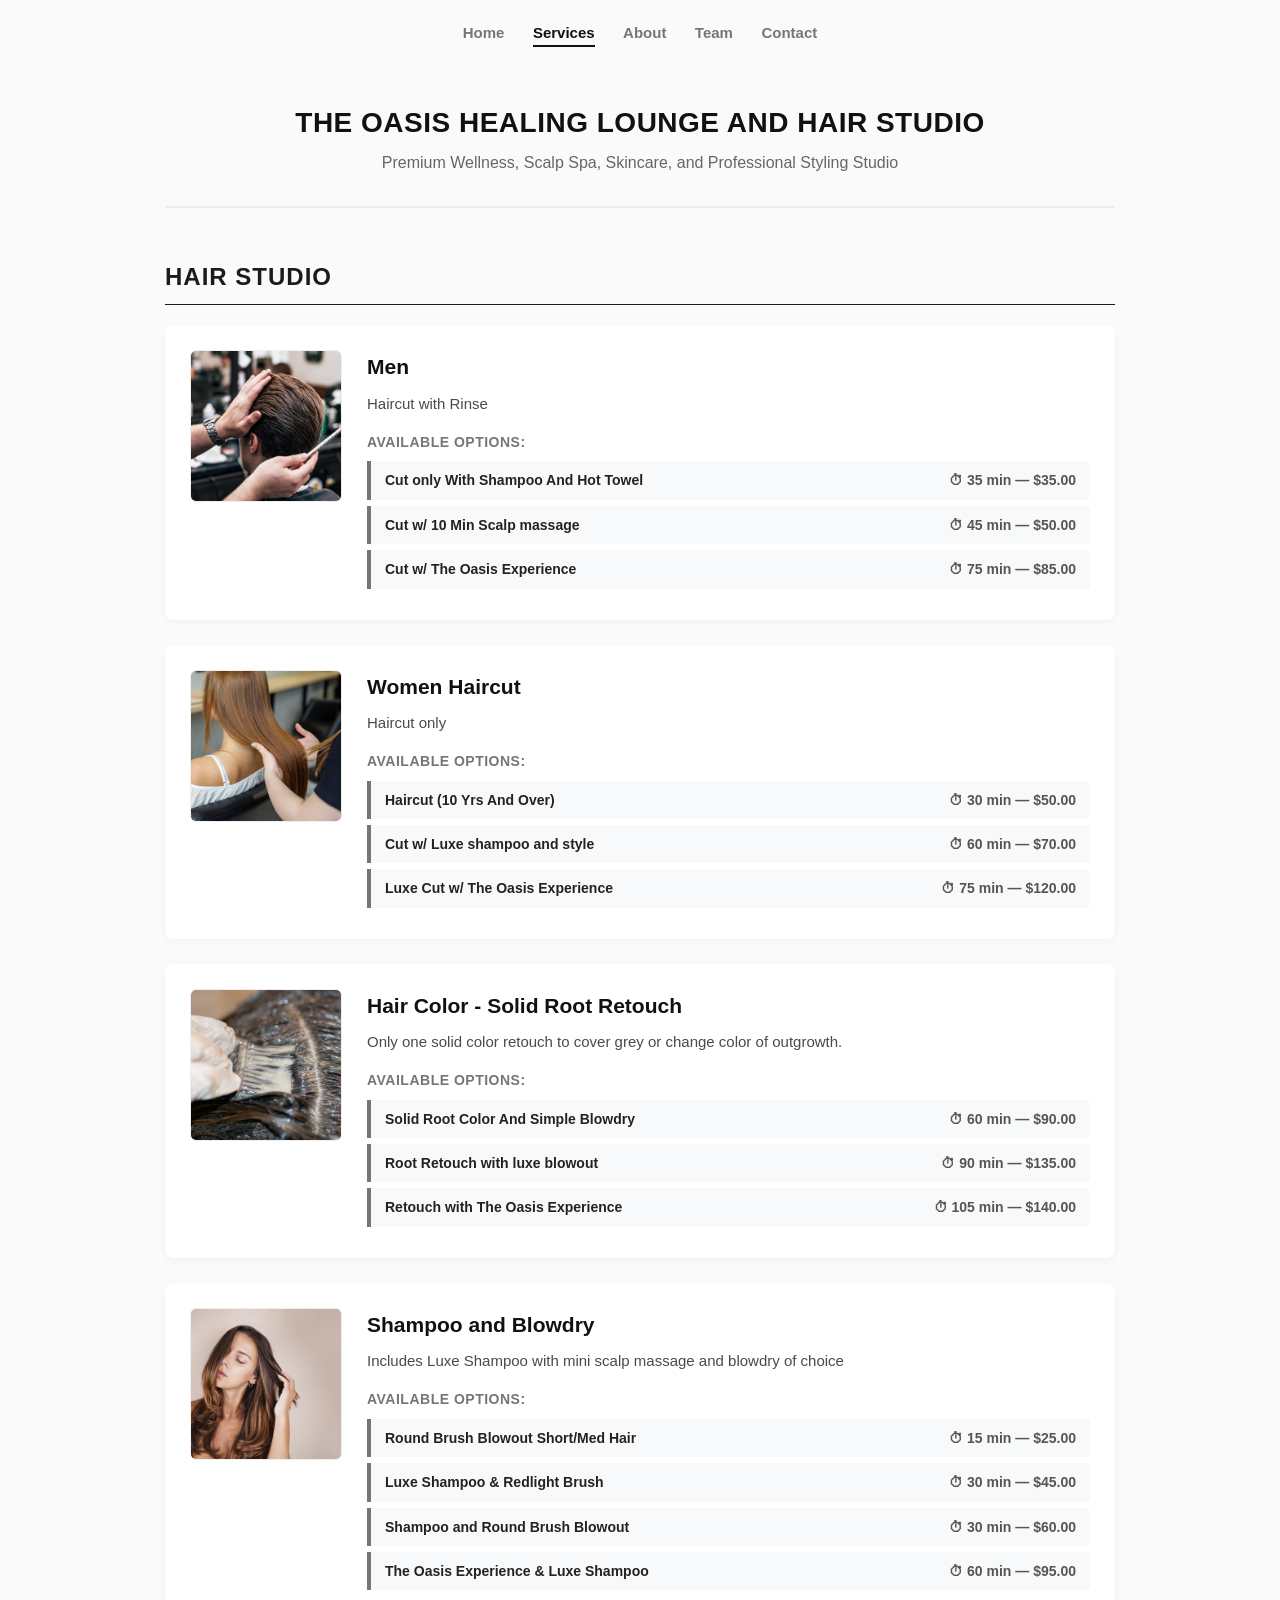
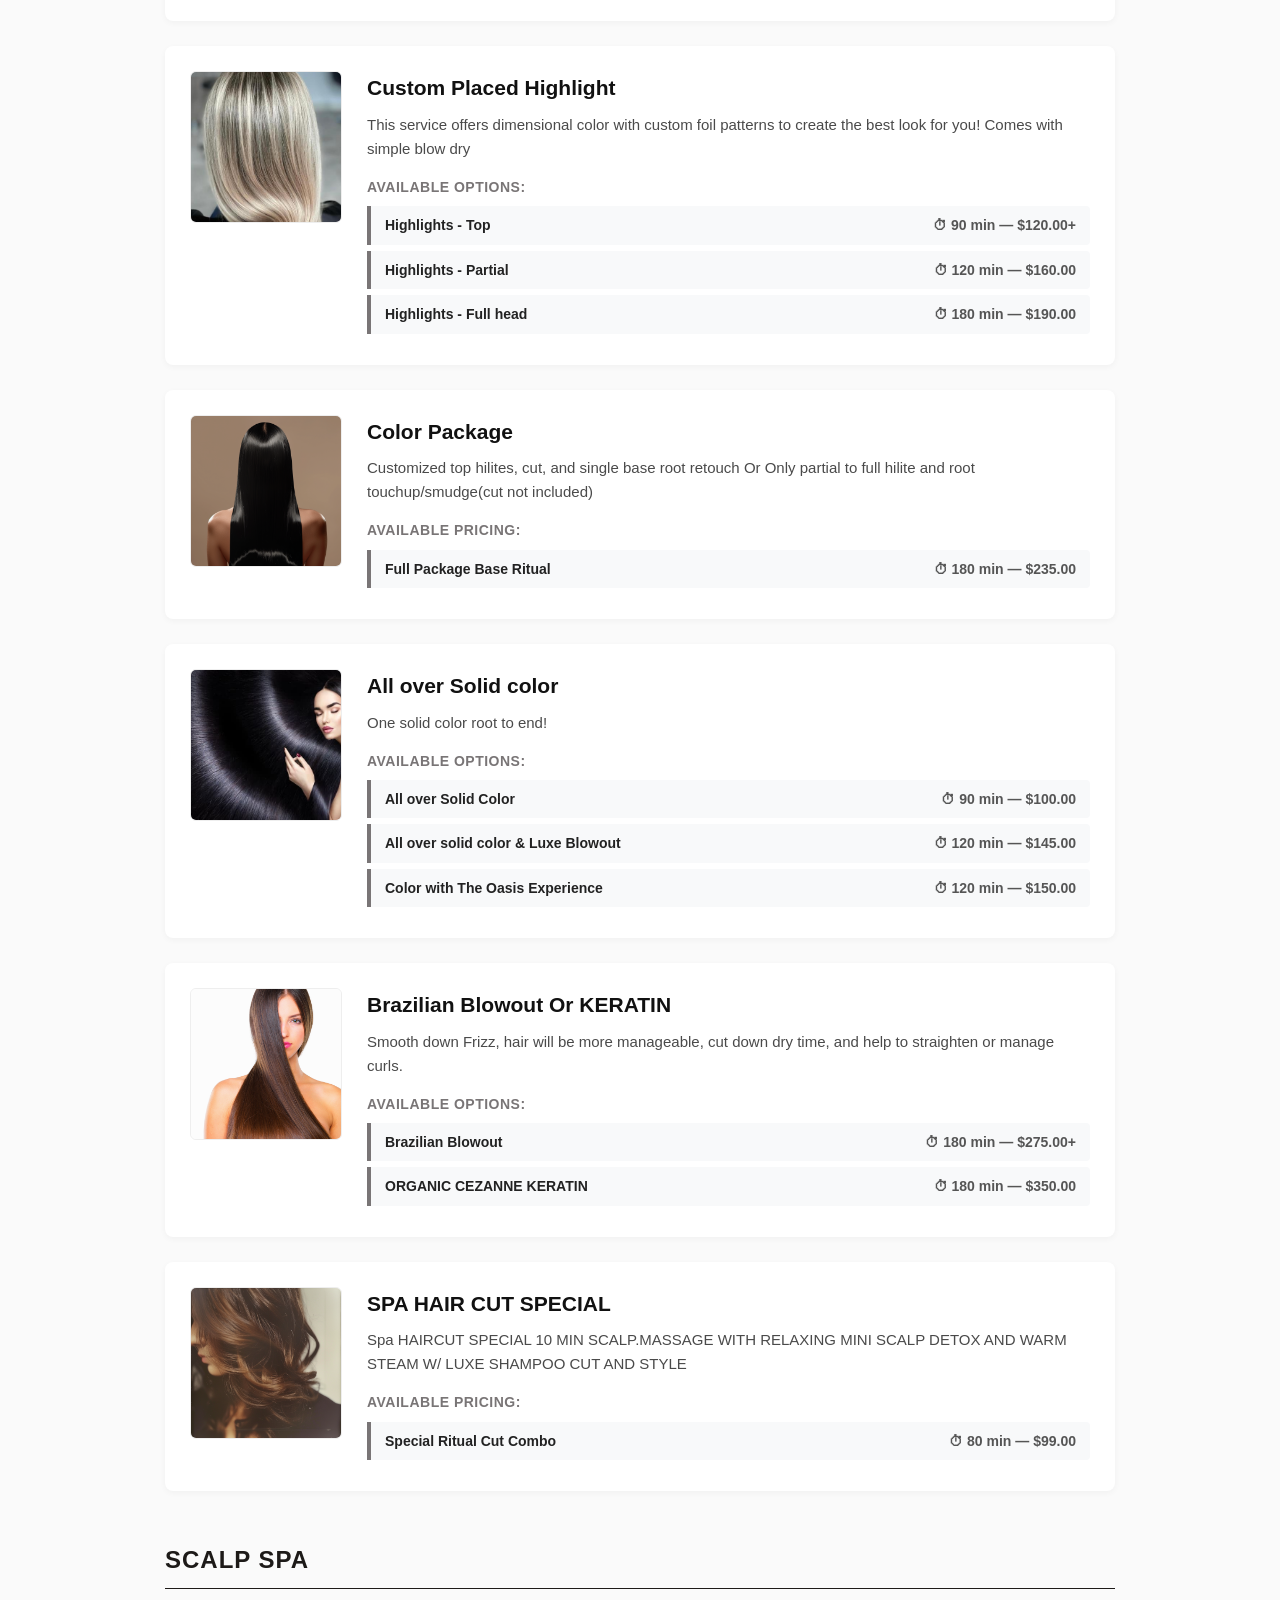
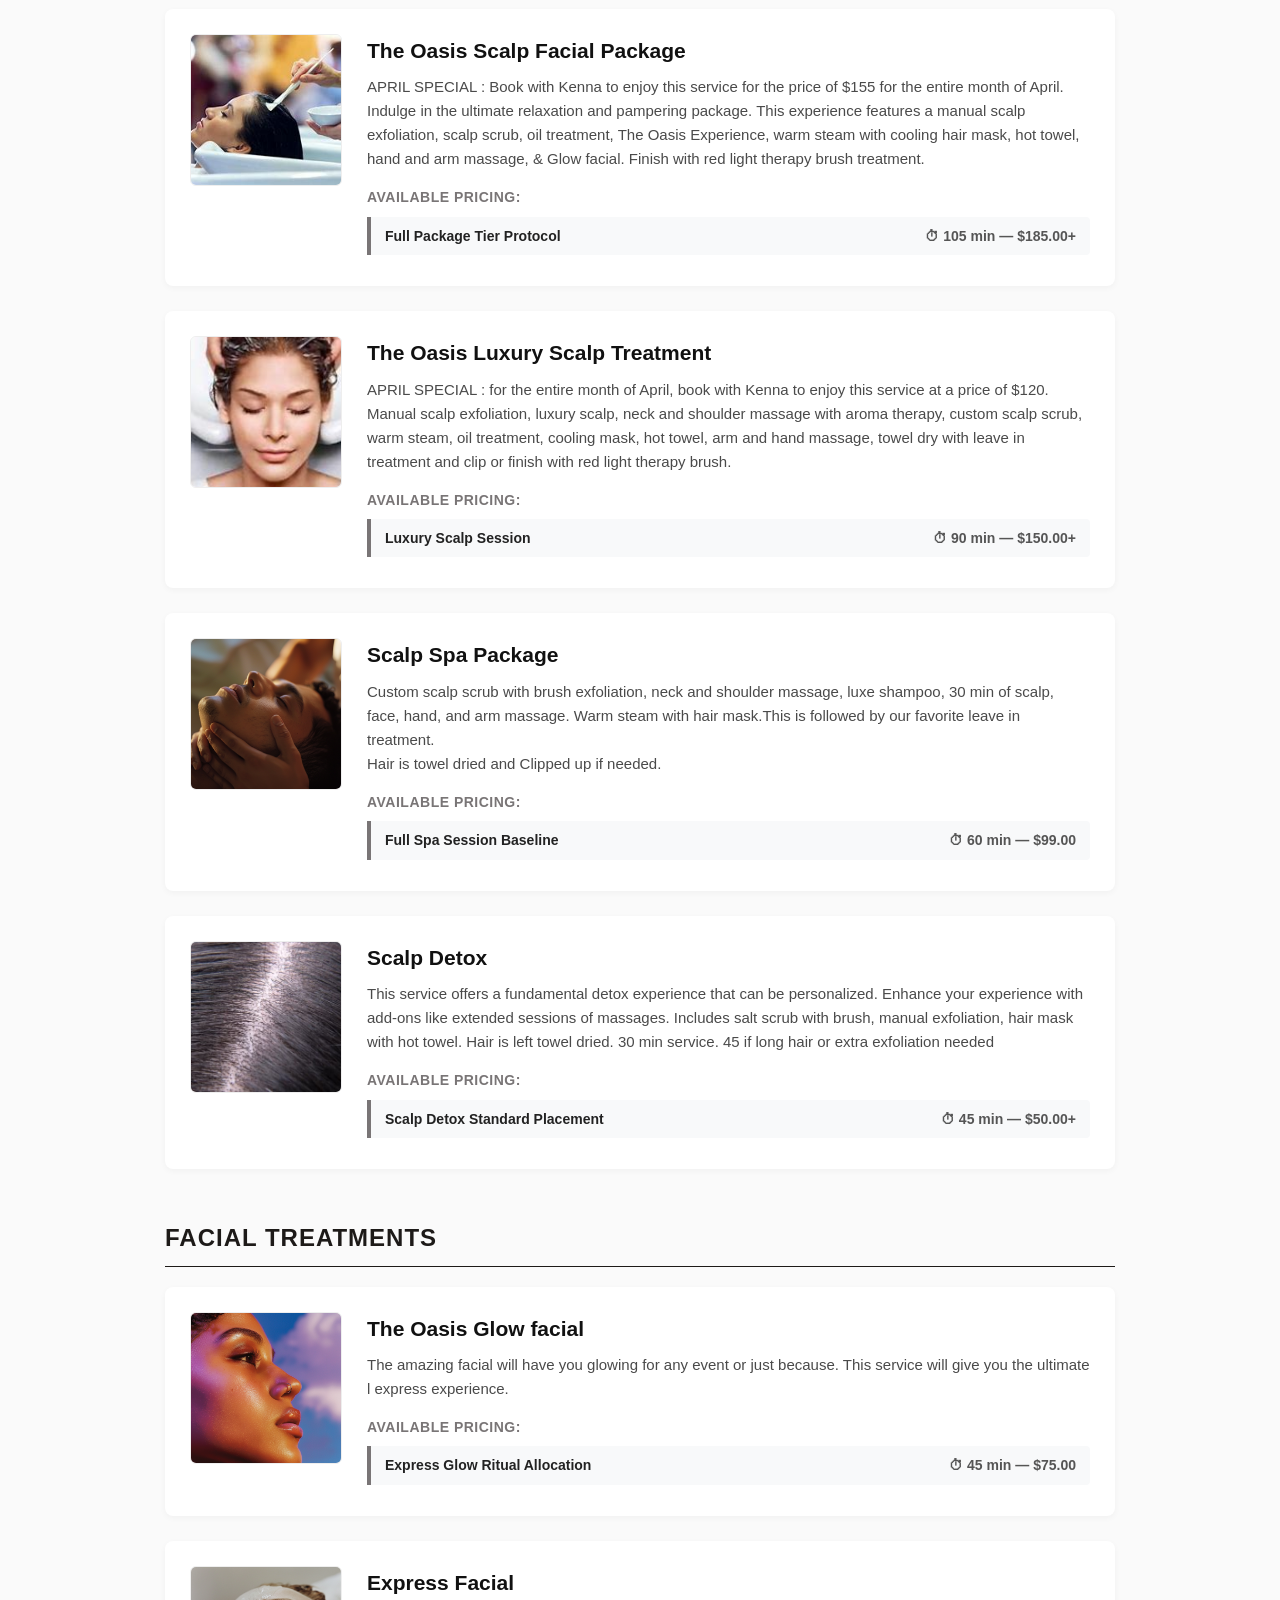
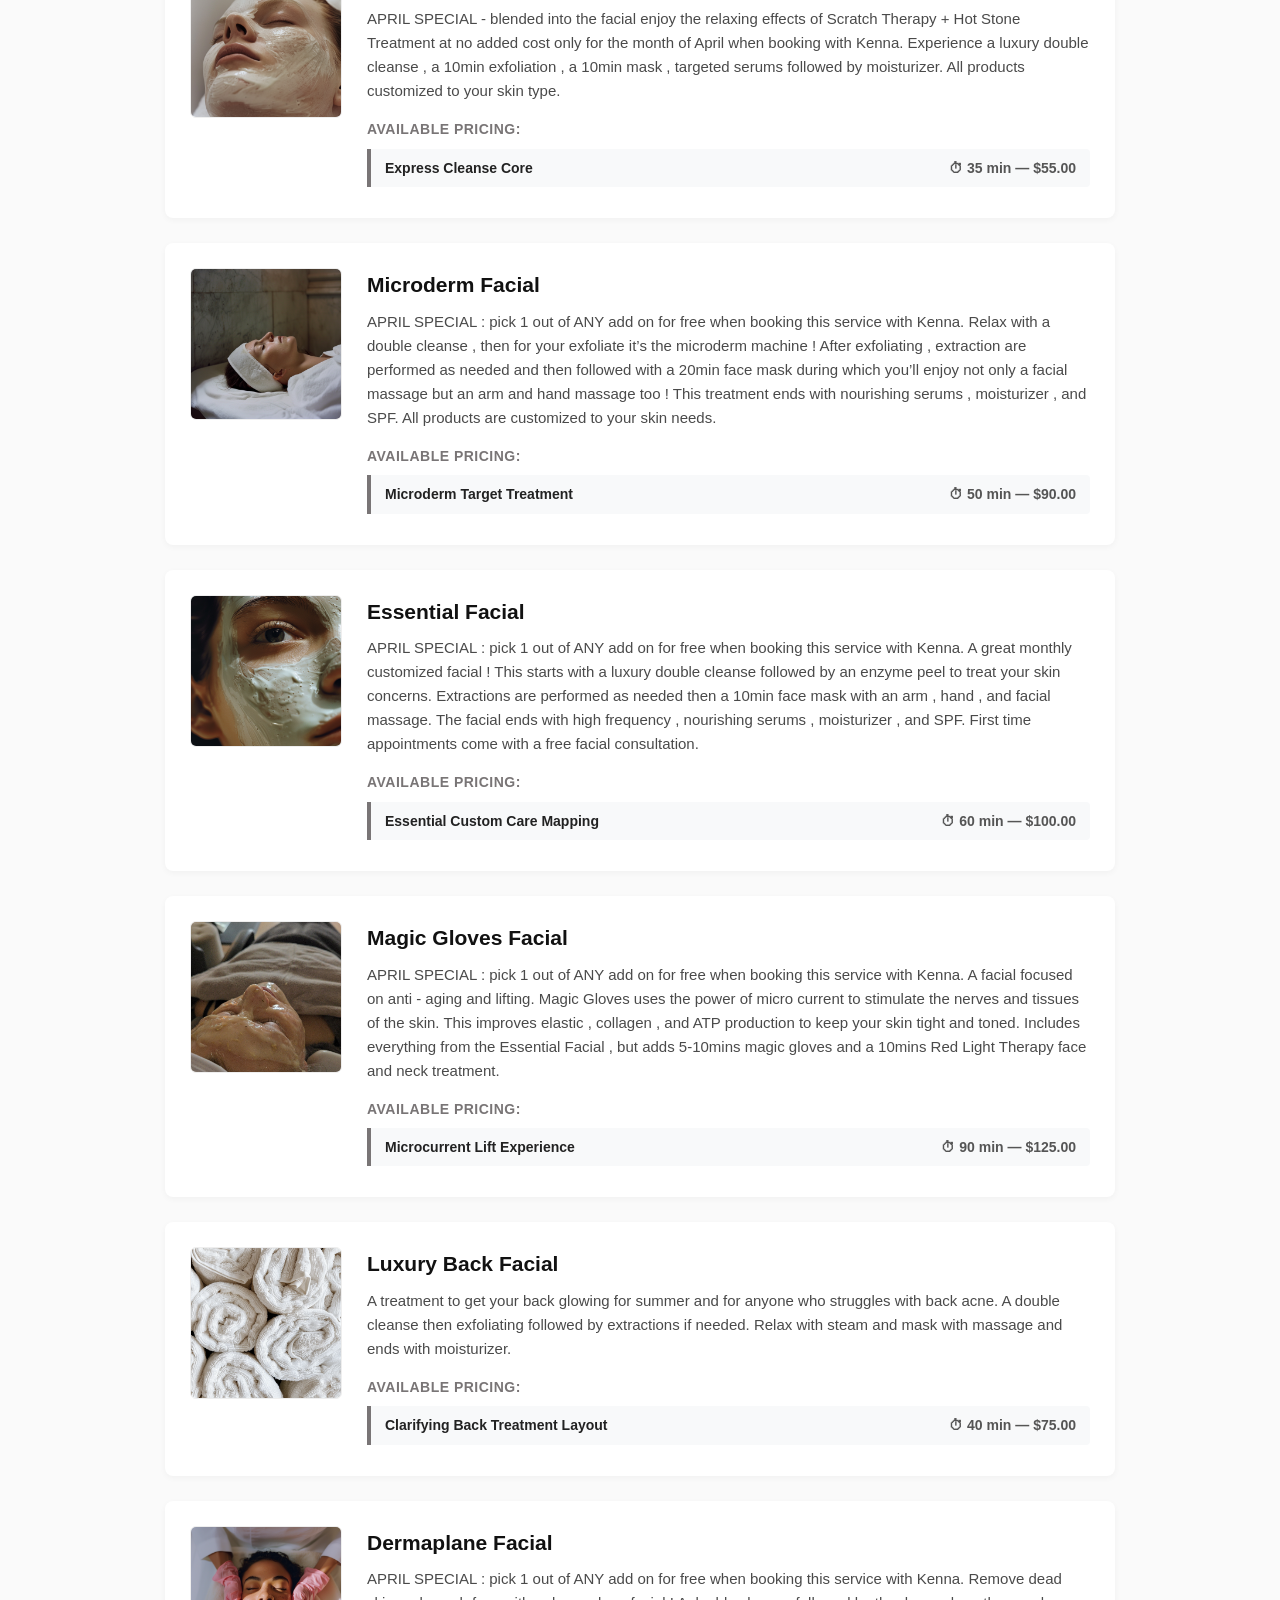
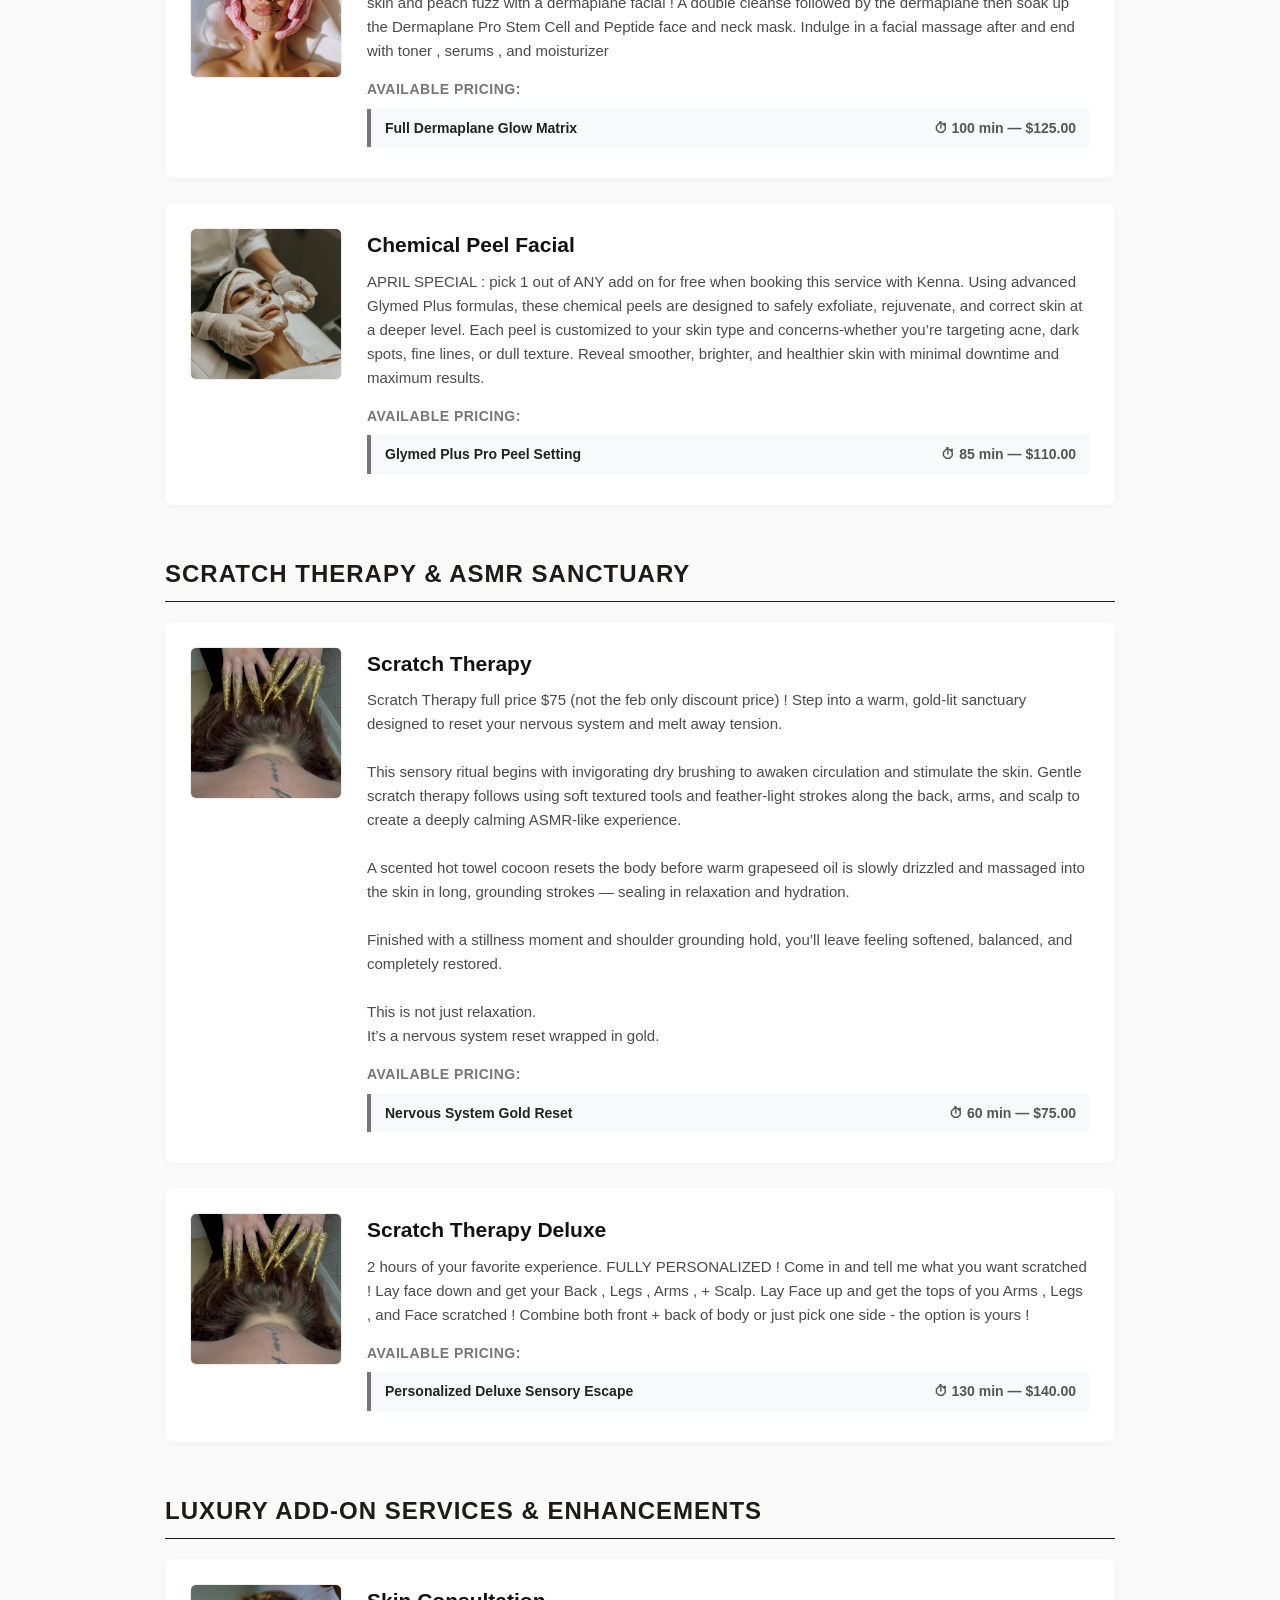
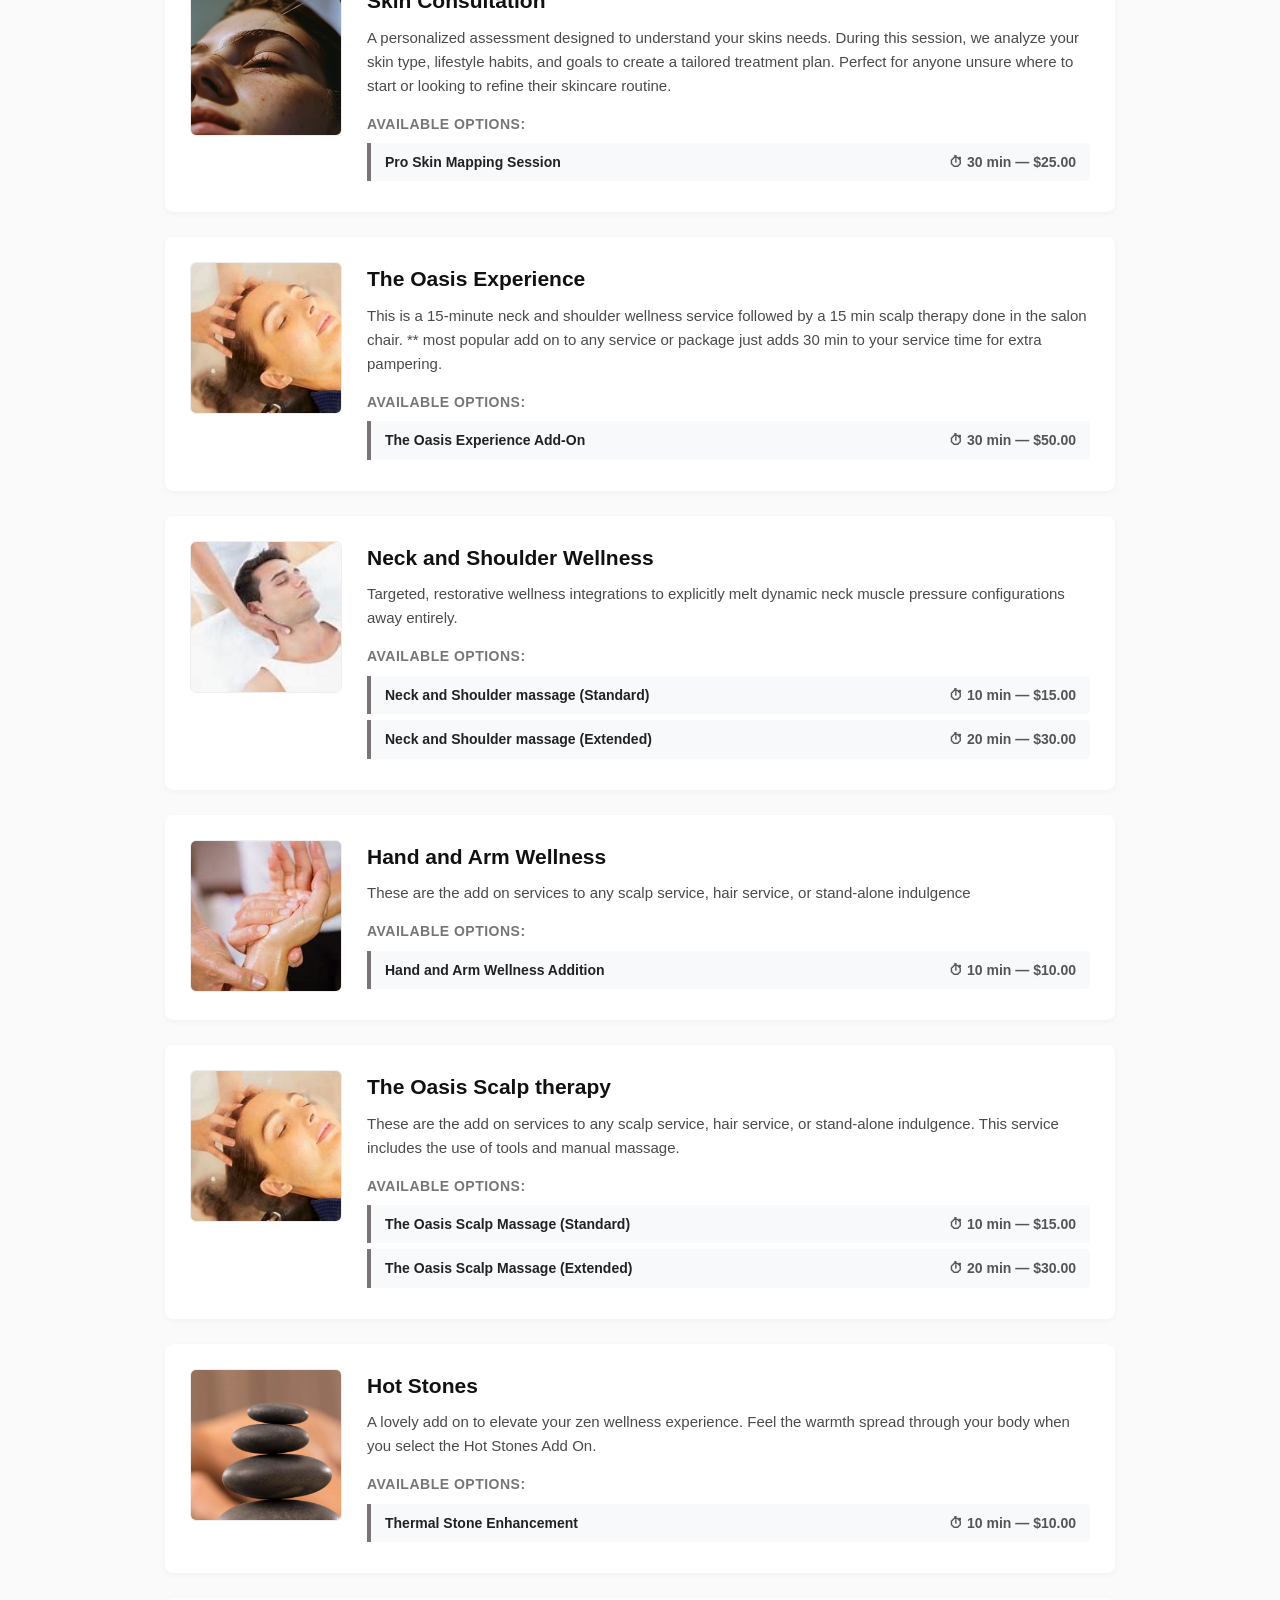
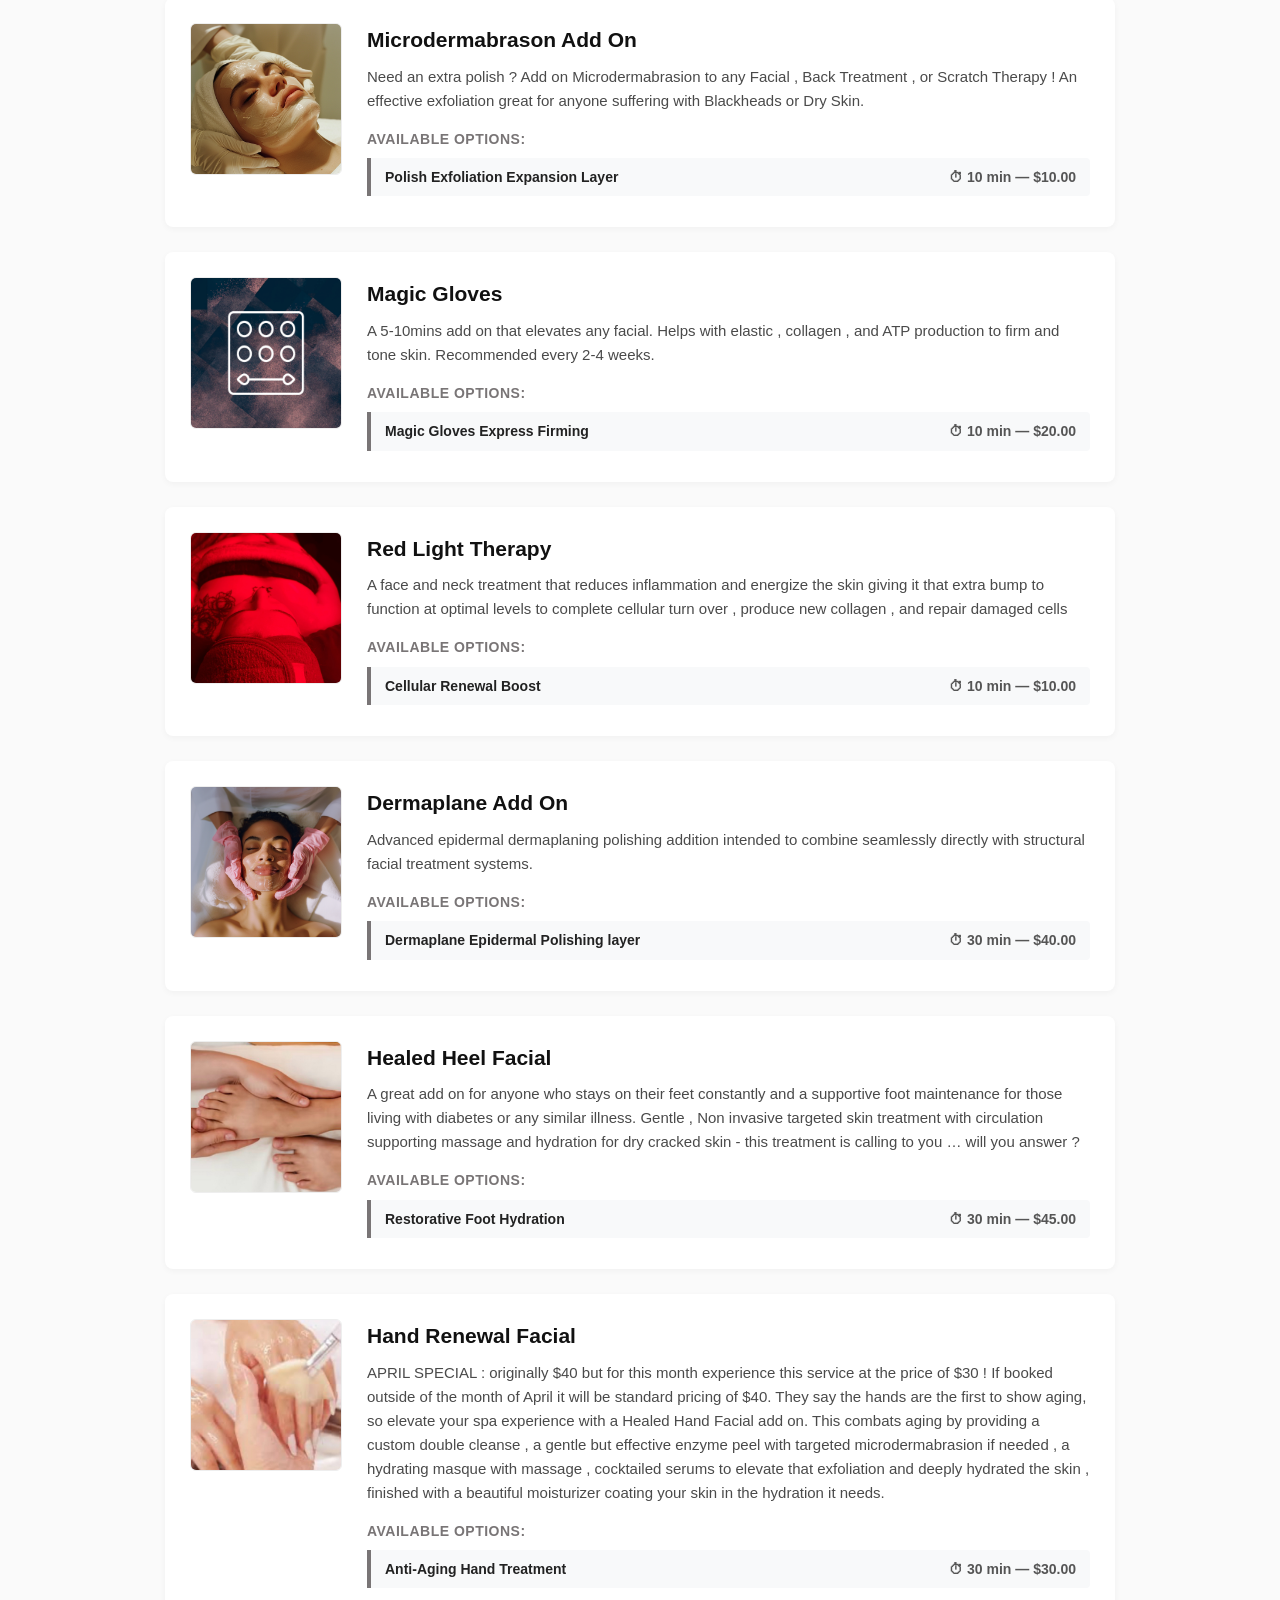
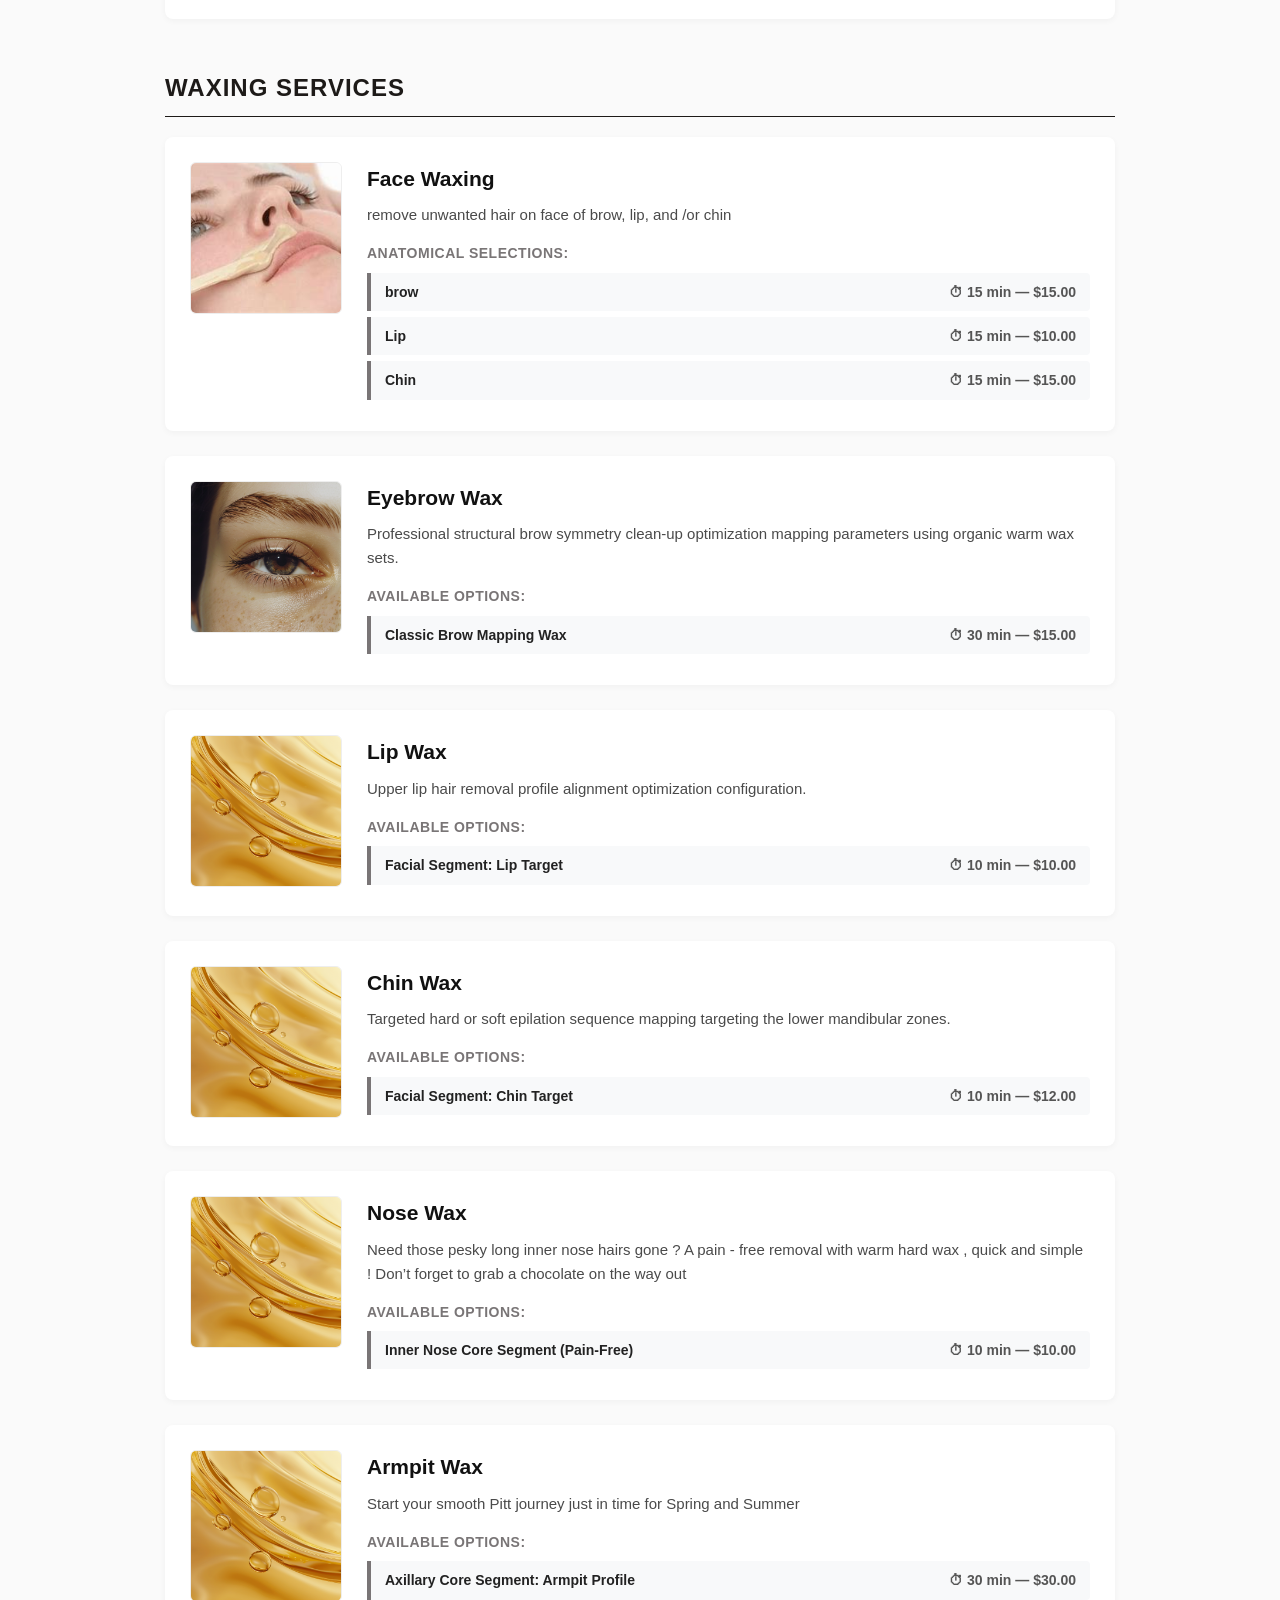
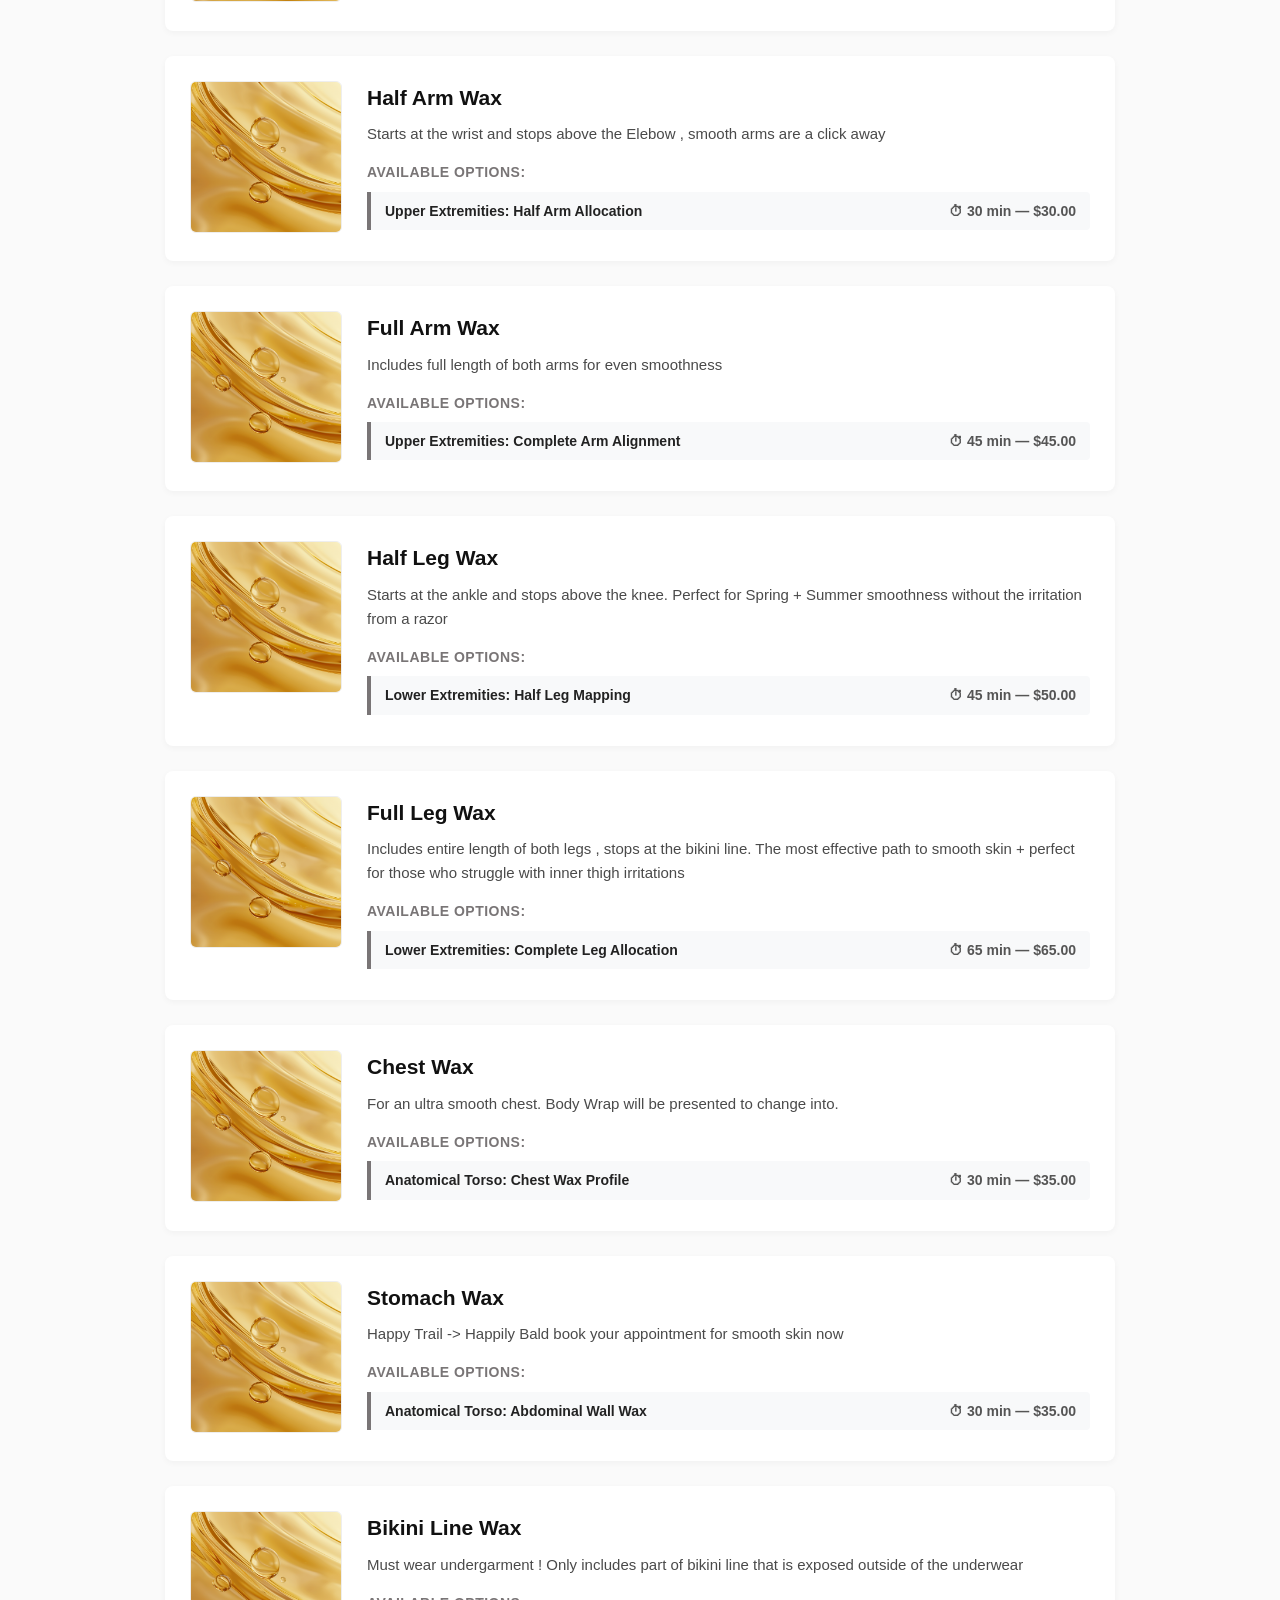
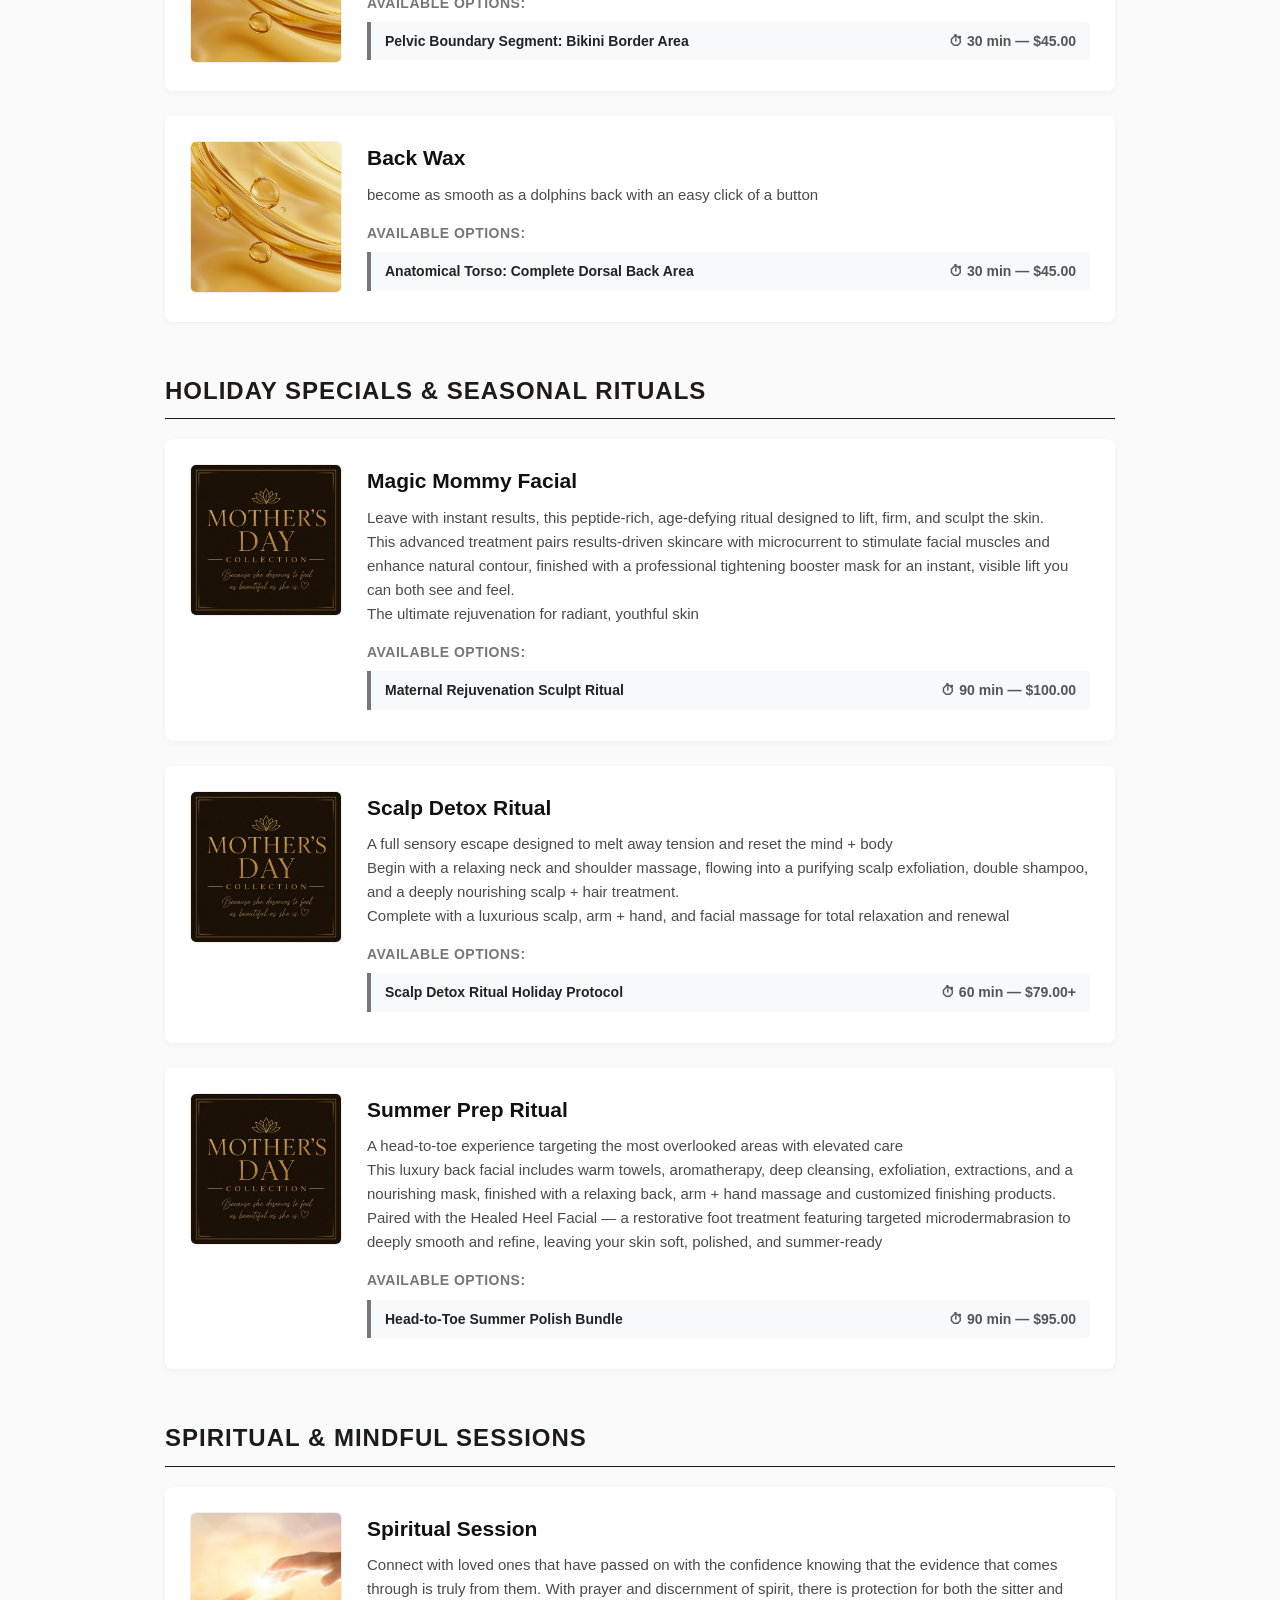
==== commit a995081e: "Add files via upload" ====
--- a/services.html
+++ b/services.html
@@ -3,26 +3,122 @@
 <head>
     <meta charset="UTF-8">
     <meta name="viewport" content="width=device-width, initial-scale=1.0">
-    <title>Our Services | The Oasis Healing Lounge</title>
+    <title>Services | The Oasis Healing Lounge And Hair Studio</title>
     <style>
-        body { font-family: -apple-system, BlinkMacSystemFont, "Segoe UI", Roboto, Helvetica, Arial, sans-serif; line-height: 1.6; color: #1d1a18; max-width: 950px; margin: 0 auto; padding: 20px; background-color: #fafafa; }
-        header { text-align: center; padding: 30px 0; border-bottom: 2px solid #eaeaea; margin-bottom: 35px; }
-        header h1 { margin: 0; font-size: 28px; color: #111; letter-spacing: 0.5px; }
-        header p { margin: 5px 0 0 0; color: #666; font-size: 16px; }
-        nav { margin-bottom: 25px; text-align: center; }
-        nav a { margin: 0 12px; text-decoration: none; color: #797576; font-weight: bold; font-size: 15px; transition: color 0.2s; }
-        nav a:hover { color: #111; }
-        .category-title { font-size: 24px; color: #1d1a18; margin: 40px 0 20px 0; padding-bottom: 8px; border-bottom: 1px solid #1d1a18; text-transform: uppercase; letter-spacing: 1px; }
-        .service-card { background: #fff; padding: 25px; margin-bottom: 25px; border-radius: 8px; box-shadow: 0 2px 6px rgba(0,0,0,0.04); display: flex; gap: 25px; align-items: flex-start; }
-        .service-img { width: 150px; height: 150px; object-fit: cover; border-radius: 6px; background-color: #eaeaea; border: 1px solid #eee; }
-        .service-content { flex: 1; }
-        .service-title { margin-top: 0; margin-bottom: 8px; color: #111; font-size: 21px; }
-        .description { color: #4a4a4a; margin: 0 0 15px 0; font-size: 15px; }
-        .variations-title { font-size: 14px; font-weight: 700; color: #797576; text-transform: uppercase; letter-spacing: 0.5px; margin-bottom: 8px; }
-        .variations-list { list-style: none; padding: 0; margin: 0; }
-        .variations-list li { background: #f8f9fa; padding: 8px 14px; margin-bottom: 6px; border-left: 4px solid #797576; font-size: 14px; font-weight: 600; display: flex; justify-content: space-between; border-radius: 0 4px 4px 0; }
-        .var-name { color: #222; }
-        .var-meta { color: #555; text-align: right; }
+        body { 
+            font-family: -apple-system, BlinkMacSystemFont, "Segoe UI", Roboto, Helvetica, Arial, sans-serif; 
+            line-height: 1.6; 
+            color: #1d1a18; 
+            max-width: 950px; 
+            margin: 0 auto; 
+            padding: 20px; 
+            background-color: #fafafa; 
+        }
+        header { 
+            text-align: center; 
+            padding: 30px 0; 
+            border-bottom: 2px solid #eaeaea; 
+            margin-bottom: 35px; 
+        }
+        header h1 { 
+            margin: 0; 
+            font-size: 28px; 
+            color: #111; 
+            letter-spacing: 0.5px; 
+        }
+        header p { 
+            margin: 5px 0 0 0; 
+            color: #666; 
+            font-size: 16px; 
+        }
+        nav { 
+            margin-bottom: 25px; 
+            text-align: center; 
+        }
+        nav a { 
+            margin: 0 12px; 
+            text-decoration: none; 
+            color: #797576; 
+            font-weight: bold; 
+            font-size: 15px; 
+            transition: color 0.2s; 
+        }
+        nav a:hover { 
+            color: #111; 
+        }
+        .category-title { 
+            font-size: 24px; 
+            color: #1d1a18; 
+            margin: 50px 0 20px 0; 
+            padding-bottom: 8px; 
+            border-bottom: 1px solid #1d1a18; 
+            text-transform: uppercase; 
+            letter-spacing: 1px; 
+        }
+        .service-card { 
+            background: #fff; 
+            padding: 25px; 
+            margin-bottom: 25px; 
+            border-radius: 8px; 
+            box-shadow: 0 2px 6px rgba(0,0,0,0.04); 
+            display: flex; 
+            gap: 25px; 
+            align-items: flex-start; 
+        }
+        .service-img { 
+            width: 150px; 
+            height: 150px; 
+            object-fit: cover; 
+            border-radius: 6px; 
+            background-color: #eaeaea; 
+            border: 1px solid #eee; 
+        }
+        .service-content { 
+            flex: 1; 
+        }
+        .service-title { 
+            margin-top: 0; 
+            margin-bottom: 8px; 
+            color: #111; 
+            font-size: 21px; 
+        }
+        .description { 
+            color: #4a4a4a; 
+            margin: 0 0 15px 0; 
+            font-size: 15px; 
+            white-space: pre-line;
+        }
+        .variations-title { 
+            font-size: 14px; 
+            font-weight: 700; 
+            color: #797576; 
+            text-transform: uppercase; 
+            letter-spacing: 0.5px; 
+            margin-bottom: 8px; 
+        }
+        .variations-list { 
+            list-style: none; 
+            padding: 0; 
+            margin: 0; 
+        }
+        .variations-list li { 
+            background: #f8f9fa; 
+            padding: 8px 14px; 
+            margin-bottom: 6px; 
+            border-left: 4px solid #797576; 
+            font-size: 14px; 
+            font-weight: 600; 
+            display: flex; 
+            justify-content: space-between; 
+            border-radius: 0 4px 4px 0; 
+        }
+        .var-name { 
+            color: #222; 
+        }
+        .var-meta { 
+            color: #555; 
+            text-align: right; 
+        }
         @media (max-width: 650px) {
             .service-card { flex-direction: column; align-items: center; text-align: center; }
             .service-img { width: 100%; height: 200px; }
@@ -42,7 +138,7 @@
 
     <header>
         <h1>THE OASIS HEALING LOUNGE AND HAIR STUDIO</h1>
-        <p>Premium Wellness, Scalp Spa, and Hair Treatment Packages</p>
+        <p>Premium Wellness, Scalp Spa, Skincare, and Professional Styling Studio</p>
     </header>
 
     <main>
@@ -52,8 +148,8 @@
         <section class="service-card">
             <img src="images/b82e1b2406d7cd53f02769e29e021f01.jpg" alt="Men" class="service-img">
             <div class="service-content">
-                <h2 class="service-title">Men</h2>
-                <p class="description">Haircut with Rinse.</p>
+                <h3 class="service-title">Men</h3>
+                <p class="description">Haircut with Rinse</p>
                 <div class="variations-title">Available Options:</div>
                 <ul class="variations-list">
                     <li>
@@ -75,8 +171,8 @@
         <section class="service-card">
             <img src="images/3ac04b1678141398ef6247d8e5b887ed.jpg" alt="Women Haircut" class="service-img">
             <div class="service-content">
-                <h2 class="service-title">Women Haircut</h2>
-                <p class="description">Haircut only.</p>
+                <h3 class="service-title">Women Haircut</h3>
+                <p class="description">Haircut only</p>
                 <div class="variations-title">Available Options:</div>
                 <ul class="variations-list">
                     <li>
@@ -91,10 +187,6 @@
                         <span class="var-name">Luxe Cut w/ The Oasis Experience</span>
                         <span class="var-meta">⏱ 75 min — <b>$120.00</b></span>
                     </li>
-                    <li>
-                        <span class="var-name">FEB. SPA DETOX HAIRCUT SPECIAL</span>
-                        <span class="var-meta">⏱ 80 min — <b>$99.00</b></span>
-                    </li>
                 </ul>
             </div>
         </section>
@@ -102,7 +194,7 @@
         <section class="service-card">
             <img src="images/c155ba6f71ffca39bee152ca17f97758.jpg" alt="Hair Color - Solid Root Retouch" class="service-img">
             <div class="service-content">
-                <h2 class="service-title">Hair Color - Solid Root Retouch</h2>
+                <h3 class="service-title">Hair Color - Solid Root Retouch</h3>
                 <p class="description">Only one solid color retouch to cover grey or change color of outgrowth.</p>
                 <div class="variations-title">Available Options:</div>
                 <ul class="variations-list">
@@ -125,8 +217,8 @@
         <section class="service-card">
             <img src="images/38bf3d7853d4097f2fe7a7dbc076e2c9.jpg" alt="Shampoo and Blowdry" class="service-img">
             <div class="service-content">
-                <h2 class="service-title">Shampoo and Blowdry</h2>
-                <p class="description">Includes Luxe Shampoo with mini scalp massage and blowdry of choice.</p>
+                <h3 class="service-title">Shampoo and Blowdry</h3>
+                <p class="description">Includes Luxe Shampoo with mini scalp massage and blowdry of choice</p>
                 <div class="variations-title">Available Options:</div>
                 <ul class="variations-list">
                     <li>
@@ -152,8 +244,8 @@
         <section class="service-card">
             <img src="images/ac7e4eb3cc8fb41a8c43d8e61192fef6.jpg" alt="Custom Placed Highlight" class="service-img">
             <div class="service-content">
-                <h2 class="service-title">Custom Placed Highlight</h2>
-                <p class="description">This service offers dimensional color with custom foil patterns to create the best look for you! Comes with simple blow dry.</p>
+                <h3 class="service-title">Custom Placed Highlight</h3>
+                <p class="description">This service offers dimensional color with custom foil patterns to create the best look for you! Comes with simple blow dry</p>
                 <div class="variations-title">Available Options:</div>
                 <ul class="variations-list">
                     <li>
@@ -175,12 +267,12 @@
         <section class="service-card">
             <img src="images/d5f87c798aeb4e673ae8760a0273dd8c.png" alt="Color Package" class="service-img">
             <div class="service-content">
-                <h2 class="service-title">Color Package</h2>
-                <p class="description">Customized top hilites, cut, and single base root retouch Or Only partial to full hilite and root touchup/smudge (cut not included).</p>
-                <div class="variations-title">Available Options:</div>
-                <ul class="variations-list">
-                    <li>
-                        <span class="var-name">Full Package Allocation</span>
+                <h3 class="service-title">Color Package</h3>
+                <p class="description">Customized top hilites, cut, and single base root retouch Or Only partial to full hilite and root touchup/smudge(cut not included)</p>
+                <div class="variations-title">Available Pricing:</div>
+                <ul class="variations-list">
+                    <li>
+                        <span class="var-name">Full Package Base Ritual</span>
                         <span class="var-meta">⏱ 180 min — <b>$235.00</b></span>
                     </li>
                 </ul>
@@ -190,7 +282,7 @@
         <section class="service-card">
             <img src="images/e9b9bc3d2e076d2009af1081a2075786.jpg" alt="All over Solid color" class="service-img">
             <div class="service-content">
-                <h2 class="service-title">All over Solid color</h2>
+                <h3 class="service-title">All over Solid color</h3>
                 <p class="description">One solid color root to end!</p>
                 <div class="variations-title">Available Options:</div>
                 <ul class="variations-list">
@@ -199,13 +291,13 @@
                         <span class="var-meta">⏱ 90 min — <b>$100.00</b></span>
                     </li>
                     <li>
+                        <span class="var-name">All over solid color & Luxe Blowout</span>
+                        <span class="var-meta">⏱ 120 min — <b>$145.00</b></span>
+                    </li>
+                    <li>
                         <span class="var-name">Color with The Oasis Experience</span>
                         <span class="var-meta">⏱ 120 min — <b>$150.00</b></span>
                     </li>
-                    <li>
-                        <span class="var-name">All over solid color & Luxe Blowout</span>
-                        <span class="var-meta">⏱ 120 min — <b>$145.00</b></span>
-                    </li>
                 </ul>
             </div>
         </section>
@@ -213,7 +305,7 @@
         <section class="service-card">
             <img src="images/f9bc5e78895ce7580ae09d5eb0fa1b13.jpg" alt="Brazilian Blowout Or KERATIN" class="service-img">
             <div class="service-content">
-                <h2 class="service-title">Brazilian Blowout Or KERATIN</h2>
+                <h3 class="service-title">Brazilian Blowout Or KERATIN</h3>
                 <p class="description">Smooth down Frizz, hair will be more manageable, cut down dry time, and help to straighten or manage curls.</p>
                 <div class="variations-title">Available Options:</div>
                 <ul class="variations-list">
@@ -232,9 +324,9 @@
         <section class="service-card">
             <img src="images/90ff84799646d371979092bda18a49b8.png" alt="SPA HAIR CUT SPECIAL" class="service-img">
             <div class="service-content">
-                <h2 class="service-title">SPA HAIR CUT SPECIAL</h2>
-                <p class="description">Spa HAIRCUT SPECIAL: 10 min scalp massage with relaxing mini scalp detox and warm steam with a luxe shampoo, cut, and style.</p>
-                <div class="variations-title">Available Options:</div>
+                <h3 class="service-title">SPA HAIR CUT SPECIAL</h3>
+                <p class="description">Spa HAIRCUT SPECIAL 10 MIN SCALP.MASSAGE WITH RELAXING MINI SCALP DETOX AND WARM STEAM W/ LUXE SHAMPOO CUT AND STYLE</p>
+                <div class="variations-title">Available Pricing:</div>
                 <ul class="variations-list">
                     <li>
                         <span class="var-name">Special Ritual Cut Combo</span>
@@ -245,17 +337,17 @@
         </section>
 
 
-        <h2 class="category-title">Scalp Spa & Facial Treatments</h2>
+        <h2 class="category-title">Scalp Spa</h2>
 
         <section class="service-card">
             <img src="images/8438d710d0e9511525ce95aa8810f5ee.jpg" alt="The Oasis Scalp Facial Package" class="service-img">
             <div class="service-content">
-                <h2 class="service-title">The Oasis Scalp Facial Package</h2>
-                <p class="description"><b>APRIL SPECIAL:</b> Book with Kenna to enjoy this service for the price of $155 for the entire month of April. Indulge in the ultimate relaxation and pampering package. This experience features a manual scalp exfoliation, scalp scrub, oil treatment, The Oasis Experience, warm steam with cooling hair mask, hot towel, hand and arm massage, & Glow facial. Finish with red light therapy brush treatment.</p>
-                <div class="variations-title">Available Options:</div>
-                <ul class="variations-list">
-                    <li>
-                        <span class="var-name">Full Package Deal</span>
+                <h3 class="service-title">The Oasis Scalp Facial Package</h3>
+                <p class="description">APRIL SPECIAL : Book with Kenna to enjoy this service for the price of $155 for the entire month of April. Indulge in the ultimate relaxation and pampering package. This experience features a manual scalp exfoliation, scalp scrub, oil treatment, The Oasis Experience, warm steam with cooling hair mask, hot towel, hand and arm massage, & Glow facial. Finish with red light therapy brush treatment.</p>
+                <div class="variations-title">Available Pricing:</div>
+                <ul class="variations-list">
+                    <li>
+                        <span class="var-name">Full Package Tier Protocol</span>
                         <span class="var-meta">⏱ 105 min — <b>$185.00+</b></span>
                     </li>
                 </ul>
@@ -265,9 +357,9 @@
         <section class="service-card">
             <img src="images/77952a44e450339f77cb3778ee316fb8.jpg" alt="The Oasis Luxury Scalp Treatment" class="service-img">
             <div class="service-content">
-                <h2 class="service-title">The Oasis Luxury Scalp Treatment</h2>
-                <p class="description"><b>APRIL SPECIAL:</b> For the entire month of April, book with Kenna to enjoy this service at a price of $120. Manual scalp exfoliation, luxury scalp, neck and shoulder massage with aroma therapy, custom scalp scrub, warm steam, oil treatment, cooling mask, hot towel, arm and hand massage, towel dry with leave in treatment and clip or finish with red light therapy brush.</p>
-                <div class="variations-title">Available Options:</div>
+                <h3 class="service-title">The Oasis Luxury Scalp Treatment</h3>
+                <p class="description">APRIL SPECIAL : for the entire month of April, book with Kenna to enjoy this service at a price of $120. Manual scalp exfoliation, luxury scalp, neck and shoulder massage with aroma therapy, custom scalp scrub, warm steam, oil treatment, cooling mask, hot towel, arm and hand massage, towel dry with leave in treatment and clip or finish with red light therapy brush.</p>
+                <div class="variations-title">Available Pricing:</div>
                 <ul class="variations-list">
                     <li>
                         <span class="var-name">Luxury Scalp Session</span>
@@ -280,12 +372,13 @@
         <section class="service-card">
             <img src="images/ad960acb0b377d82468feb21b82e6b67.png" alt="Scalp Spa Package" class="service-img">
             <div class="service-content">
-                <h2 class="service-title">Scalp Spa Package</h2>
-                <p class="description">Custom scalp scrub with brush exfoliation, neck and shoulder massage, luxe shampoo, 30 min of scalp, face, hand, and arm massage. Warm steam with hair mask. This is followed by our favorite leave in treatment. Hair is towel dried and Clipped up if needed.</p>
-                <div class="variations-title">Available Options:</div>
-                <ul class="variations-list">
-                    <li>
-                        <span class="var-name">Full Spa Session</span>
+                <h3 class="service-title">Scalp Spa Package</h3>
+                <p class="description">Custom scalp scrub with brush exfoliation, neck and shoulder massage, luxe shampoo, 30 min of scalp, face, hand, and arm massage. Warm steam with hair mask.This is followed by our favorite leave in treatment.
+Hair is towel dried and Clipped up if needed.</p>
+                <div class="variations-title">Available Pricing:</div>
+                <ul class="variations-list">
+                    <li>
+                        <span class="var-name">Full Spa Session Baseline</span>
                         <span class="var-meta">⏱ 60 min — <b>$99.00</b></span>
                     </li>
                 </ul>
@@ -295,27 +388,30 @@
         <section class="service-card">
             <img src="images/820dec90ec775dd836fd54a7180bea68.jpg" alt="Scalp Detox" class="service-img">
             <div class="service-content">
-                <h2 class="service-title">Scalp Detox</h2>
-                <p class="description">This service offers a fundamental detox experience that can be personalized. Enhance your experience with add-ons like extended sessions of massages. Includes salt scrub with brush, manual exfoliation, hair mask with hot towel. Hair is left towel dried. 30 min service. 45 if long hair or extra exfoliation needed.</p>
-                <div class="variations-title">Available Options:</div>
-                <ul class="variations-list">
-                    <li>
-                        <span class="var-name">Scalp Detox Standard</span>
+                <h3 class="service-title">Scalp Detox</h3>
+                <p class="description">This service offers a fundamental detox experience that can be personalized. Enhance your experience with add-ons like extended sessions of massages. Includes salt scrub with brush, manual exfoliation, hair mask with hot towel. Hair is left towel dried. 30 min service. 45 if long hair or extra exfoliation needed</p>
+                <div class="variations-title">Available Pricing:</div>
+                <ul class="variations-list">
+                    <li>
+                        <span class="var-name">Scalp Detox Standard Placement</span>
                         <span class="var-meta">⏱ 45 min — <b>$50.00+</b></span>
                     </li>
                 </ul>
             </div>
         </section>
 
-        <section class="service-card">
-            <img src="images/8b60415bd78e414e1e5771925f11846d.png" alt="The Oasis Glow facial" class="service-img">
-            <div class="service-content">
-                <h2 class="service-title">The Oasis Glow facial</h2>
-                <p class="description">The amazing facial will have you glowing for any event or just because. This service will give you the ultimate express experience.</p>
-                <div class="variations-title">Available Options:</div>
-                <ul class="variations-list">
-                    <li>
-                        <span class="var-name">Express Glow Ritual</span>
+
+        <h2 class="category-title">Facial Treatments</h2>
+
+        <section class="service-card">
+            <img src="images/b860415bd78e414e1e5771925f11846d.png" alt="The Oasis Glow facial" class="service-img">
+            <div class="service-content">
+                <h3 class="service-title">The Oasis Glow facial</h3>
+                <p class="description">The amazing facial will have you glowing for any event or just because. This service will give you the ultimate l express experience.</p>
+                <div class="variations-title">Available Pricing:</div>
+                <ul class="variations-list">
+                    <li>
+                        <span class="var-name">Express Glow Ritual Allocation</span>
                         <span class="var-meta">⏱ 45 min — <b>$75.00</b></span>
                     </li>
                 </ul>
@@ -325,12 +421,12 @@
         <section class="service-card">
             <img src="images/4fe47397d40d6ce09014862833878a48.png" alt="Express Facial" class="service-img">
             <div class="service-content">
-                <h2 class="service-title">Express Facial</h2>
-                <p class="description"><b>APRIL SPECIAL:</b> Blended into the facial enjoy the relaxing effects of Scratch Therapy + Hot Stone Treatment at no added cost only for the month of April when booking with Kenna. Experience a luxury double cleanse, a 10min exfoliation, a 10min mask, targeted serums followed by moisturizer. All products customized to your skin type.</p>
-                <div class="variations-title">Available Options:</div>
-                <ul class="variations-list">
-                    <li>
-                        <span class="var-name">Express Cleanse</span>
+                <h3 class="service-title">Express Facial</h3>
+                <p class="description">APRIL SPECIAL - blended into the facial enjoy the relaxing effects of Scratch Therapy + Hot Stone Treatment at no added cost only for the month of April when booking with Kenna. Experience a luxury double cleanse , a 10min exfoliation , a 10min mask , targeted serums followed by moisturizer. All products customized to your skin type.</p>
+                <div class="variations-title">Available Pricing:</div>
+                <ul class="variations-list">
+                    <li>
+                        <span class="var-name">Express Cleanse Core</span>
                         <span class="var-meta">⏱ 35 min — <b>$55.00</b></span>
                     </li>
                 </ul>
@@ -340,9 +436,9 @@
         <section class="service-card">
             <img src="images/1c26e427269b8a76504f88d53c1a0357.png" alt="Microderm Facial" class="service-img">
             <div class="service-content">
-                <h2 class="service-title">Microderm Facial</h2>
-                <p class="description"><b>APRIL SPECIAL:</b> Pick 1 out of ANY add on for free when booking this service with Kenna. Relax with a double cleanse, then for your exfoliate it’s the microderm machine! After exfoliating, extractions are performed as needed and then followed with a 20min face mask during which you’ll enjoy not only a facial massage but an arm and hand massage too! This treatment ends with nourishing serums, moisturizer, and SPF. All products are customized to your skin needs.</p>
-                <div class="variations-title">Available Options:</div>
+                <h3 class="service-title">Microderm Facial</h3>
+                <p class="description">APRIL SPECIAL : pick 1 out of ANY add on for free when booking this service with Kenna. Relax with a double cleanse , then for your exfoliate it’s the microderm machine ! After exfoliating , extraction are performed as needed and then followed with a 20min face mask during which you’ll enjoy not only a facial massage but an arm and hand massage too ! This treatment ends with nourishing serums , moisturizer , and SPF. All products are customized to your skin needs.</p>
+                <div class="variations-title">Available Pricing:</div>
                 <ul class="variations-list">
                     <li>
                         <span class="var-name">Microderm Target Treatment</span>
@@ -355,12 +451,12 @@
         <section class="service-card">
             <img src="images/5dab4b77f0a5d927df71b87dcfd2fc05.png" alt="Essential Facial" class="service-img">
             <div class="service-content">
-                <h2 class="service-title">Essential Facial</h2>
-                <p class="description"><b>APRIL SPECIAL:</b> Pick 1 out of ANY add on for free when booking this service with Kenna. A great monthly customized facial! This starts with a luxury double cleanse followed by an enzyme peel to treat your skin concerns. Extractions are performed as needed then a 10min face mask with an arm, hand, and facial massage. The facial ends with high frequency, nourishing serums, moisturizer, and SPF. First time appointments come with a free facial consultation.</p>
-                <div class="variations-title">Available Options:</div>
-                <ul class="variations-list">
-                    <li>
-                        <span class="var-name">Essential Custom Care</span>
+                <h3 class="service-title">Essential Facial</h3>
+                <p class="description">APRIL SPECIAL : pick 1 out of ANY add on for free when booking this service with Kenna. A great monthly customized facial ! This starts with a luxury double cleanse followed by an enzyme peel to treat your skin concerns. Extractions are performed as needed then a 10min face mask with an arm , hand , and facial massage. The facial ends with high frequency , nourishing serums , moisturizer , and SPF. First time appointments come with a free facial consultation.</p>
+                <div class="variations-title">Available Pricing:</div>
+                <ul class="variations-list">
+                    <li>
+                        <span class="var-name">Essential Custom Care Mapping</span>
                         <span class="var-meta">⏱ 60 min — <b>$100.00</b></span>
                     </li>
                 </ul>
@@ -370,9 +466,9 @@
         <section class="service-card">
             <img src="images/67cb54c36c50d7ea3a51f64735eef689.jpg" alt="Magic Gloves Facial" class="service-img">
             <div class="service-content">
-                <h2 class="service-title">Magic Gloves Facial</h2>
-                <p class="description"><b>APRIL SPECIAL:</b> Pick 1 out of ANY add on for free when booking this service with Kenna. A facial focused on anti-aging and lifting. Magic Gloves uses the power of microcurrent to stimulate the nerves and tissues of the skin. This improves elasticity, collagen, and ATP production to keep your skin tight and toned. Includes everything from the Essential Facial, but adds 5-10mins magic gloves and a 10mins Red Light Therapy face and neck treatment.</p>
-                <div class="variations-title">Available Options:</div>
+                <h3 class="service-title">Magic Gloves Facial</h3>
+                <p class="description">APRIL SPECIAL : pick 1 out of ANY add on for free when booking this service with Kenna. A facial focused on anti - aging and lifting. Magic Gloves uses the power of micro current to stimulate the nerves and tissues of the skin. This improves elastic , collagen , and ATP production to keep your skin tight and toned. Includes everything from the Essential Facial , but adds 5-10mins magic gloves and a 10mins Red Light Therapy face and neck treatment.</p>
+                <div class="variations-title">Available Pricing:</div>
                 <ul class="variations-list">
                     <li>
                         <span class="var-name">Microcurrent Lift Experience</span>
@@ -385,12 +481,12 @@
         <section class="service-card">
             <img src="images/206f8970fbc62f71979aabfb891afb9c.png" alt="Luxury Back Facial" class="service-img">
             <div class="service-content">
-                <h2 class="service-title">Luxury Back Facial</h2>
+                <h3 class="service-title">Luxury Back Facial</h3>
                 <p class="description">A treatment to get your back glowing for summer and for anyone who struggles with back acne. A double cleanse then exfoliating followed by extractions if needed. Relax with steam and mask with massage and ends with moisturizer.</p>
-                <div class="variations-title">Available Options:</div>
-                <ul class="variations-list">
-                    <li>
-                        <span class="var-name">Clarifying Back Treatment</span>
+                <div class="variations-title">Available Pricing:</div>
+                <ul class="variations-list">
+                    <li>
+                        <span class="var-name">Clarifying Back Treatment Layout</span>
                         <span class="var-meta">⏱ 40 min — <b>$75.00</b></span>
                     </li>
                 </ul>
@@ -400,12 +496,12 @@
         <section class="service-card">
             <img src="images/99b0601b1c256620fb8cece2df69e3e6.png" alt="Dermaplane Facial" class="service-img">
             <div class="service-content">
-                <h2 class="service-title">Dermaplane Facial</h2>
-                <p class="description"><b>APRIL SPECIAL:</b> Pick 1 out of ANY add on for free when booking this service with Kenna. Remove dead skin and peach fuzz with a dermaplane facial! A double cleanse followed by the dermaplane then soak up the Dermaplane Pro Stem Cell and Peptide face and neck mask. Indulge in a facial massage after and end with toner, serums, and moisturizer.</p>
-                <div class="variations-title">Available Options:</div>
-                <ul class="variations-list">
-                    <li>
-                        <span class="var-name">Full Dermaplane Glow</span>
+                <h3 class="service-title">Dermaplane Facial</h3>
+                <p class="description">APRIL SPECIAL : pick 1 out of ANY add on for free when booking this service with Kenna. Remove dead skin and peach fuzz with a dermaplane facial ! A double cleanse followed by the dermaplane then soak up the Dermaplane Pro Stem Cell and Peptide face and neck mask. Indulge in a facial massage after and end with toner , serums , and moisturizer</p>
+                <div class="variations-title">Available Pricing:</div>
+                <ul class="variations-list">
+                    <li>
+                        <span class="var-name">Full Dermaplane Glow Matrix</span>
                         <span class="var-meta">⏱ 100 min — <b>$125.00</b></span>
                     </li>
                 </ul>
@@ -415,24 +511,36 @@
         <section class="service-card">
             <img src="images/97fcff80a6ca394bd6b6d37961e64326.png" alt="Chemical Peel Facial" class="service-img">
             <div class="service-content">
-                <h2 class="service-title">Chemical Peel Facial</h2>
-                <p class="description"><b>APRIL SPECIAL:</b> Pick 1 out of ANY add on for free when booking this service with Kenna. Using advanced Glymed Plus formulas, these chemical peels are designed to safely exfoliate, rejuvenate, and correct skin at a deeper level. Each peel is customized to your skin type and concerns-whether you’re targeting acne, dark spots, fine lines, or dull texture. Reveal smoother, brighter, and healthier skin with minimal downtime and maximum results.</p>
-                <div class="variations-title">Available Options:</div>
-                <ul class="variations-list">
-                    <li>
-                        <span class="var-name">Glymed Plus Pro Peel</span>
+                <h3 class="service-title">Chemical Peel Facial</h3>
+                <p class="description">APRIL SPECIAL : pick 1 out of ANY add on for free when booking this service with Kenna. Using advanced Glymed Plus formulas, these chemical peels are designed to safely exfoliate, rejuvenate, and correct skin at a deeper level. Each peel is customized to your skin type and concerns-whether you’re targeting acne, dark spots, fine lines, or dull texture. Reveal smoother, brighter, and healthier skin with minimal downtime and maximum results.</p>
+                <div class="variations-title">Available Pricing:</div>
+                <ul class="variations-list">
+                    <li>
+                        <span class="var-name">Glymed Plus Pro Peel Setting</span>
                         <span class="var-meta">⏱ 85 min — <b>$110.00</b></span>
                     </li>
                 </ul>
             </div>
         </section>
 
+
+        <h2 class="category-title">Scratch Therapy &amp; ASMR Sanctuary</h2>
+
         <section class="service-card">
             <img src="images/6ba22b34bedb01ad1fbbd22bfbcc1286.jpg" alt="Scratch Therapy" class="service-img">
             <div class="service-content">
-                <h2 class="service-title">Scratch Therapy</h2>
-                <p class="description">Scratch Therapy full price $75 (not the feb only discount price)! Step into a warm, gold-lit sanctuary designed to reset your nervous system and melt away tension. This sensory ritual begins with invigorating dry brushing to awaken circulation and stimulate the skin. Gentle scratch therapy follows using soft textured tools and feather-light strokes along the back, arms, and scalp to create a deeply calming ASMR-like experience. A scented hot towel cocoon resets the body before warm grapeseed oil is slowly drizzled and massaged into the skin in long, grounding strokes — sealing in relaxation and hydration. Finished with a stillness moment and shoulder grounding hold, you’ll leave feeling softened, balanced, and completely restored.</p>
-                <div class="variations-title">Available Options:</div>
+                <h3 class="service-title">Scratch Therapy</h3>
+                <p class="description">Scratch Therapy full price $75 (not the feb only discount price) ! Step into a warm, gold-lit sanctuary designed to reset your nervous system and melt away tension.
+
+This sensory ritual begins with invigorating dry brushing to awaken circulation and stimulate the skin. Gentle scratch therapy follows using soft textured tools and feather-light strokes along the back, arms, and scalp to create a deeply calming ASMR-like experience.
+
+A scented hot towel cocoon resets the body before warm grapeseed oil is slowly drizzled and massaged into the skin in long, grounding strokes — sealing in relaxation and hydration.
+
+Finished with a stillness moment and shoulder grounding hold, you’ll leave feeling softened, balanced, and completely restored.
+
+This is not just relaxation.
+It’s a nervous system reset wrapped in gold.</p>
+                <div class="variations-title">Available Pricing:</div>
                 <ul class="variations-list">
                     <li>
                         <span class="var-name">Nervous System Gold Reset</span>
@@ -445,9 +553,9 @@
         <section class="service-card">
             <img src="images/42b06713896039023e2c7f3317251dcf.jpg" alt="Scratch Therapy Deluxe" class="service-img">
             <div class="service-content">
-                <h2 class="service-title">Scratch Therapy Deluxe</h2>
-                <p class="description">2 hours of your favorite experience. FULLY PERSONALIZED! Come in and tell me what you want scratched! Lay face down and get your Back, Legs, Arms, + Scalp. Lay Face up and get the tops of your Arms, Legs, and Face scratched! Combine both front + back of body or just pick one side - the option is yours!</p>
-                <div class="variations-title">Available Options:</div>
+                <h3 class="service-title">Scratch Therapy Deluxe</h3>
+                <p class="description">2 hours of your favorite experience. FULLY PERSONALIZED ! Come in and tell me what you want scratched ! Lay face down and get your Back , Legs , Arms , + Scalp. Lay Face up and get the tops of you Arms , Legs , and Face scratched ! Combine both front + back of body or just pick one side - the option is yours !</p>
+                <div class="variations-title">Available Pricing:</div>
                 <ul class="variations-list">
                     <li>
                         <span class="var-name">Personalized Deluxe Sensory Escape</span>
@@ -457,135 +565,22 @@
             </div>
         </section>
 
-
-        <h2 class="category-title">Medical Aesthetics & Body Contouring</h2>
-
-        <section class="service-card">
-            <img src="images/1.jpg" alt="Hydrafacial" class="service-img">
-            <div class="service-content">
-                <h2 class="service-title">Hydrafacial Pro</h2>
-                <p class="description">This revolutionary treatment deeply cleanses, exfoliates, and extracts impurities while simultaneously infusing your skin with nourishing, advanced hydrating serums. Reveals an instant healthy glow with zero downtime.</p>
-                <div class="variations-title">Pricing Tiers:</div>
-                <ul class="variations-list">
-                    <li>
-                        <span class="var-name">Signature Hydrafacial</span>
-                        <span class="var-meta">⏱ 45 min — <b>$180.00</b></span>
-                    </li>
-                    <li>
-                        <span class="var-name">Deluxe Hydrafacial</span>
-                        <span class="var-meta">⏱ 45 min — <b>$240.00</b></span>
-                    </li>
-                    <li>
-                        <span class="var-name">Premium Hydrafacial Tier</span>
-                        <span class="var-meta">⏱ 45 min — <b>$275.00</b></span>
-                    </li>
-                </ul>
-            </div>
-        </section>
-
-        <section class="service-card">
-            <img src="images/2.jpg" alt="Coolsculpting" class="service-img">
-            <div class="service-content">
-                <h2 class="service-title">Coolsculpting® Elite</h2>
-                <p class="description">Freeze away stubborn fat cell clusters permanently using FDA-cleared controlled cooling technologies target mappings. Ideal for diet-resistant pockets.</p>
-                <div class="variations-title">Anatomical Regions:</div>
-                <ul class="variations-list">
-                    <li>
-                        <span class="var-name">Submental Target Allocation (Double Chin)</span>
-                        <span class="var-meta">⏱ 45 min — <b>$700.00</b></span>
-                    </li>
-                    <li>
-                        <span class="var-name">Upper Extremities (Both Arms)</span>
-                        <span class="var-meta">⏱ 45 min — <b>$1,200.00</b></span>
-                    </li>
-                    <li>
-                        <span class="var-name">Abdominal Wall Configuration (Belly)</span>
-                        <span class="var-meta">⏱ 45 min — <b>$3,200.00</b></span>
-                    </li>
-                    <li>
-                        <span class="var-name">Comprehensive Coverage (All Combined Areas)</span>
-                        <span class="var-meta">⏱ 45 min — <b>$4,400.00</b></span>
-                    </li>
-                </ul>
-            </div>
-        </section>
-
-        <section class="service-card">
-            <img src="images/3.jpg" alt="Emsculpt Neo" class="service-img">
-            <div class="service-content">
-                <h2 class="service-title">Emsculpt Neo® Muscle Build</h2>
-                <p class="description">Simultaneously treats target subcutaneous fat storage regions using synchronized radiofrequency heating while expanding muscle tissue density parameters utilizing High-Intensity Focused Electromagnetic (HIFEM) fields.</p>
-                <div class="variations-title">Treatment Matrix:</div>
-                <ul class="variations-list">
-                    <li>
-                        <span class="var-name">Standard Entry Protocol (4 Complete Sessions)</span>
-                        <span class="var-meta">⏱ 45 min — <b>$3,000.00</b></span>
-                    </li>
-                    <li>
-                        <span class="var-name">Extended Progression Protocol (6 Complete Sessions)</span>
-                        <span class="var-meta">⏱ 45 min — <b>$4,200.00</b></span>
-                    </li>
-                    <li>
-                        <span class="var-name">Ultimate Restoration Protocol (8 Complete Sessions)</span>
-                        <span class="var-meta">⏱ 45 min — <b>$5,600.00</b></span>
-                    </li>
-                </ul>
-            </div>
-        </section>
-
-        <section class="service-card">
-            <img src="images/4.jpg" alt="JUVÉDERM" class="service-img">
-            <div class="service-content">
-                <h2 class="service-title">JUVÉDERM® Dermal Fillers</h2>
-                <p class="description">Leading line of high-reticulation crosslinked hyaluronic acid viscoelastic hydrogels designed to safely correct severe facial folds, restore volume deficiencies, and sculpt lip boundaries with precise structural longevity alignment.</p>
-                <div class="variations-title">Volumetric Units:</div>
-                <ul class="variations-list">
-                    <li>
-                        <span class="var-name">Juvederm Ultra Formulations (1ML Syringe Base)</span>
-                        <span class="var-meta">⏱ 30 min — <b>$650.00</b></span>
-                    </li>
-                    <li>
-                        <span class="var-name">Juvederm Vollure Formulations (1ML Syringe Base)</span>
-                        <span class="var-meta">⏱ 30 min — <b>$700.00</b></span>
-                    </li>
-                    <li>
-                        <span class="var-name">Juvederm Voluma Formulations (1ML Syringe Base)</span>
-                        <span class="var-meta">⏱ 30 min — <b>$800.00</b></span>
-                    </li>
-                </ul>
-            </div>
-        </section>
-
-        <section class="service-card">
-            <img src="images/7.jpg" alt="BOTOX Cosmetic" class="service-img">
-            <div class="service-content">
-                <h2 class="service-title">BOTOX® Cosmetic Neuromodulators</h2>
-                <p class="description">FDA-cleared aesthetic prescription injections targeting hyperkinetic dynamic lines. Smooths down frown structures, dynamic forehead folds, and crow's feet vectors with transient peripheral chemo-denervation effects.</p>
-                <div class="variations-title">Dosing Increments:</div>
-                <ul class="variations-list">
-                    <li>
-                        <span class="var-name">Target Allocation Package (10 Active Units Bundle)</span>
-                        <span class="var-meta">⏱ 15 min — <b>$150.00</b></span>
-                    </li>
-                    <li>
-                        <span class="var-name">Target Allocation Package (20 Active Units Bundle)</span>
-                        <span class="var-meta">⏱ 15 min — <b>$300.00</b></span>
-                    </li>
-                    <li>
-                        <span class="var-name">Target Allocation Package (30 Active Units Bundle)</span>
-                        <span class="var-meta">⏱ 15 min — <b>$600.00</b></span>
-                    </li>
-                </ul>
-            </div>
-        </section>
-
-
-        <h2 class="category-title">Add-Ons & Waxing Customizations</h2>
+ 
+
+   
+   
+
+   
+
+        
+
+
+        <h2 class="category-title">Luxury Add-On Services &amp; Enhancements</h2>
 
         <section class="service-card">
             <img src="images/db7e7adfe0cfb1def56fa28b11e246f5.png" alt="Skin Consultation" class="service-img">
             <div class="service-content">
-                <h2 class="service-title">Skin Consultation</h2>
+                <h3 class="service-title">Skin Consultation</h3>
                 <p class="description">A personalized assessment designed to understand your skins needs. During this session, we analyze your skin type, lifestyle habits, and goals to create a tailored treatment plan. Perfect for anyone unsure where to start or looking to refine their skincare routine.</p>
                 <div class="variations-title">Available Options:</div>
                 <ul class="variations-list">
@@ -598,15 +593,68 @@
         </section>
 
         <section class="service-card">
+            <img src="images/6919bcd9642dd014a40ca1879db22e8e.jpg" alt="The Oasis Experience" class="service-img">
+            <div class="service-content">
+                <h3 class="service-title">The Oasis Experience</h3>
+                <p class="description">This is a 15-minute neck and shoulder wellness service followed by a 15 min scalp therapy done in the salon chair. ** most popular add on to any service or package just adds 30 min to your service time for extra pampering.</p>
+                <div class="variations-title">Available Options:</div>
+                <ul class="variations-list">
+                    <li>
+                        <span class="var-name">The Oasis Experience Add-On</span>
+                        <span class="var-meta">⏱ 30 min — <b>$50.00</b></span>
+                    </li>
+                </ul>
+            </div>
+        </section>
+
+        <section class="service-card">
+            <img src="images/80b6aedbb2a527a68f338ea444140938.jpg" alt="Neck and Shoulder Wellness" class="service-img">
+            <div class="service-content">
+                <h3 class="service-title">Neck and Shoulder Wellness</h3>
+                <p class="description">Targeted, restorative wellness integrations to explicitly melt dynamic neck muscle pressure configurations away entirely.</p>
+                <div class="variations-title">Available Options:</div>
+                <ul class="variations-list">
+                    <li>
+                        <span class="var-name">Neck and Shoulder massage (Standard)</span>
+                        <span class="var-meta">⏱ 10 min — <b>$15.00</b></span>
+                    </li>
+                    <li>
+                        <span class="var-name">Neck and Shoulder massage (Extended)</span>
+                        <span class="var-meta">⏱ 20 min — <b>$30.00</b></span>
+                    </li>
+                </ul>
+            </div>
+        </section>
+
+        <section class="service-card">
+            <img src="images/c1468278c61bf10dc0483d25b87061dd.jpg" alt="Hand and Arm Wellness" class="service-img">
+            <div class="service-content">
+                <h3 class="service-title">Hand and Arm Wellness</h3>
+                <p class="description">These are the add on services to any scalp service, hair service, or stand-alone indulgence</p>
+                <div class="variations-title">Available Options:</div>
+                <ul class="variations-list">
+                    <li>
+                        <span class="var-name">Hand and Arm Wellness Addition</span>
+                        <span class="var-meta">⏱ 10 min — <b>$10.00</b></span>
+                    </li>
+                </ul>
+            </div>
+        </section>
+
+        <section class="service-card">
             <img src="images/744ef0a9c1544aaff07c785d1deebad9.jpg" alt="The Oasis Scalp therapy" class="service-img">
             <div class="service-content">
-                <h2 class="service-title">The Oasis Scalp therapy Add-On</h2>
+                <h3 class="service-title">The Oasis Scalp therapy</h3>
                 <p class="description">These are the add on services to any scalp service, hair service, or stand-alone indulgence. This service includes the use of tools and manual massage.</p>
                 <div class="variations-title">Available Options:</div>
                 <ul class="variations-list">
                     <li>
-                        <span class="var-name">Scalp Therapy Mini Addition</span>
-                        <span class="var-meta">⏱ 10 min — <b>$15.00+</b></span>
+                        <span class="var-name">The Oasis Scalp Massage (Standard)</span>
+                        <span class="var-meta">⏱ 10 min — <b>$15.00</b></span>
+                    </li>
+                    <li>
+                        <span class="var-name">The Oasis Scalp Massage (Extended)</span>
+                        <span class="var-meta">⏱ 20 min — <b>$30.00</b></span>
                     </li>
                 </ul>
             </div>
@@ -615,7 +663,7 @@
         <section class="service-card">
             <img src="images/b1820247cf6ccec7b06f9af47ae35c57.jpg" alt="Hot Stones" class="service-img">
             <div class="service-content">
-                <h2 class="service-title">Hot Stones Add-On</h2>
+                <h3 class="service-title">Hot Stones</h3>
                 <p class="description">A lovely add on to elevate your zen wellness experience. Feel the warmth spread through your body when you select the Hot Stones Add On.</p>
                 <div class="variations-title">Available Options:</div>
                 <ul class="variations-list">
@@ -630,8 +678,8 @@
         <section class="service-card">
             <img src="images/eaa991dab45d626855d758115e27abbe.png" alt="Microdermabrason Add On" class="service-img">
             <div class="service-content">
-                <h2 class="service-title">Microdermabrasion Add-On</h2>
-                <p class="description">Need an extra polish? Add on Microdermabrasion to any Facial, Back Treatment, or Scratch Therapy! An effective exfoliation great for anyone suffering with Blackheads or Dry Skin.</p>
+                <h3 class="service-title">Microdermabrason Add On</h3>
+                <p class="description">Need an extra polish ? Add on Microdermabrasion to any Facial , Back Treatment , or Scratch Therapy ! An effective exfoliation great for anyone suffering with Blackheads or Dry Skin.</p>
                 <div class="variations-title">Available Options:</div>
                 <ul class="variations-list">
                     <li>
@@ -643,10 +691,111 @@
         </section>
 
         <section class="service-card">
+            <img src="images/image" alt="Magic Gloves" class="service-img">
+            <div class="service-content">
+                <h3 class="service-title">Magic Gloves</h3>
+                <p class="description">A 5-10mins add on that elevates any facial. Helps with elastic , collagen , and ATP production to firm and tone skin. Recommended every 2-4 weeks.</p>
+                <div class="variations-title">Available Options:</div>
+                <ul class="variations-list">
+                    <li>
+                        <span class="var-name">Magic Gloves Express Firming</span>
+                        <span class="var-meta">⏱ 10 min — <b>$20.00</b></span>
+                    </li>
+                </ul>
+            </div>
+        </section>
+
+        <section class="service-card">
+            <img src="images/76f16f6358d29d5e9234092017146684.jpg" alt="Red Light Therapy" class="service-img">
+            <div class="service-content">
+                <h3 class="service-title">Red Light Therapy</h3>
+                <p class="description">A face and neck treatment that reduces inflammation and energize the skin giving it that extra bump to function at optimal levels to complete cellular turn over , produce new collagen , and repair damaged cells</p>
+                <div class="variations-title">Available Options:</div>
+                <ul class="variations-list">
+                    <li>
+                        <span class="var-name">Cellular Renewal Boost</span>
+                        <span class="var-meta">⏱ 10 min — <b>$10.00</b></span>
+                    </li>
+                </ul>
+            </div>
+        </section>
+
+        <section class="service-card">
+            <img src="images/99b0601b1c256620fb8cece2df69e3e6.png" alt="Dermaplane Add On" class="service-img">
+            <div class="service-content">
+                <h3 class="service-title">Dermaplane Add On</h3>
+                <p class="description">Advanced epidermal dermaplaning polishing addition intended to combine seamlessly directly with structural facial treatment systems.</p>
+                <div class="variations-title">Available Options:</div>
+                <ul class="variations-list">
+                    <li>
+                        <span class="var-name">Dermaplane Epidermal Polishing layer</span>
+                        <span class="var-meta">⏱ 30 min — <b>$40.00</b></span>
+                    </li>
+                </ul>
+            </div>
+        </section>
+
+        <section class="service-card">
+            <img src="images/67253efed8afb7fdf48dd9a854b88ce7.jpg" alt="Healed Heel Facial" class="service-img">
+            <div class="service-content">
+                <h3 class="service-title">Healed Heel Facial</h3>
+                <p class="description">A great add on for anyone who stays on their feet constantly and a supportive foot maintenance for those living with diabetes or any similar illness. Gentle , Non invasive targeted skin treatment with circulation supporting massage and hydration for dry cracked skin - this treatment is calling to you … will you answer ?</p>
+                <div class="variations-title">Available Options:</div>
+                <ul class="variations-list">
+                    <li>
+                        <span class="var-name">Restorative Foot Hydration</span>
+                        <span class="var-meta">⏱ 30 min — <b>$45.00</b></span>
+                    </li>
+                </ul>
+            </div>
+        </section>
+
+        <section class="service-card">
+            <img src="images/9d255778fd2f56c9ddaa41673a195938.jpg" alt="Hand Renewal Facial" class="service-img">
+            <div class="service-content">
+                <h3 class="service-title">Hand Renewal Facial</h3>
+                <p class="description">APRIL SPECIAL : originally $40 but for this month experience this service at the price of $30 ! If booked outside of the month of April it will be standard pricing of $40. They say the hands are the first to show aging, so elevate your spa experience with a Healed Hand Facial add on. This combats aging by providing a custom double cleanse , a gentle but effective enzyme peel with targeted microdermabrasion if needed , a hydrating masque with massage , cocktailed serums to elevate that exfoliation and deeply hydrated the skin , finished with a beautiful moisturizer coating your skin in the hydration it needs.</p>
+                <div class="variations-title">Available Options:</div>
+                <ul class="variations-list">
+                    <li>
+                        <span class="var-name">Anti-Aging Hand Treatment</span>
+                        <span class="var-meta">⏱ 30 min — <b>$30.00</b></span>
+                    </li>
+                </ul>
+            </div>
+        </section>
+
+
+        <h2 class="category-title">Waxing Services</h2>
+
+        <section class="service-card">
+            <img src="images/ab0fd6b73411ee82dcafbb3b8e504c4a.jpg" alt="Face Waxing" class="service-img">
+            <div class="service-content">
+                <h3 class="service-title">Face Waxing</h3>
+                <p class="description">remove unwanted hair on face of brow, lip, and /or chin</p>
+                <div class="variations-title">Anatomical Selections:</div>
+                <ul class="variations-list">
+                    <li>
+                        <span class="var-name">brow</span>
+                        <span class="var-meta">⏱ 15 min — <b>$15.00</b></span>
+                    </li>
+                    <li>
+                        <span class="var-name">Lip</span>
+                        <span class="var-meta">⏱ 15 min — <b>$10.00</b></span>
+                    </li>
+                    <li>
+                        <span class="var-name">Chin</span>
+                        <span class="var-meta">⏱ 15 min — <b>$15.00</b></span>
+                    </li>
+                </ul>
+            </div>
+        </section>
+
+        <section class="service-card">
             <img src="images/7badd6074b1ae6a9c4ccbf25fe5c953b.png" alt="Eyebrow Wax" class="service-img">
             <div class="service-content">
-                <h2 class="service-title">Eyebrow Wax</h2>
-                <p class="description">Professional brow styling, mapping, structural balance clean-up optimization configuration parameters.</p>
+                <h3 class="service-title">Eyebrow Wax</h3>
+                <p class="description">Professional structural brow symmetry clean-up optimization mapping parameters using organic warm wax sets.</p>
                 <div class="variations-title">Available Options:</div>
                 <ul class="variations-list">
                     <li>
@@ -658,76 +807,199 @@
         </section>
 
         <section class="service-card">
-            <img src="images/f4e4b0567f11324810d816a73f49fad1.png" alt="Oasis Waxing Treatments" class="service-img">
-            <div class="service-content">
-                <h2 class="service-title">Body & Facial Epilation Profiles</h2>
-                <p class="description">Premium organic warm hard and strip waxing adjustments for long-lasting, ultra-smooth epidermal parameters. Reduces shaving razor irritation frequencies.</p>
-                <div class="variations-title">Epilation Matrix:</div>
-                <ul class="variations-list">
-                    <li>
-                        <span class="var-name">Facial Target Segment: Lip Area</span>
+            <img src="images/f4e4b0567f11324810d816a73f49fad1.png" alt="Lip Wax" class="service-img">
+            <div class="service-content">
+                <h3 class="service-title">Lip Wax</h3>
+                <p class="description">Upper lip hair removal profile alignment optimization configuration.</p>
+                <div class="variations-title">Available Options:</div>
+                <ul class="variations-list">
+                    <li>
+                        <span class="var-name">Facial Segment: Lip Target</span>
                         <span class="var-meta">⏱ 10 min — <b>$10.00</b></span>
                     </li>
-                    <li>
-                        <span class="var-name">Facial Target Segment: Chin Area</span>
+                </ul>
+            </div>
+        </section>
+
+        <section class="service-card">
+            <img src="images/f4e4b0567f11324810d816a73f49fad1.png" alt="Chin Wax" class="service-img">
+            <div class="service-content">
+                <h3 class="service-title">Chin Wax</h3>
+                <p class="description">Targeted hard or soft epilation sequence mapping targeting the lower mandibular zones.</p>
+                <div class="variations-title">Available Options:</div>
+                <ul class="variations-list">
+                    <li>
+                        <span class="var-name">Facial Segment: Chin Target</span>
                         <span class="var-meta">⏱ 10 min — <b>$12.00</b></span>
                     </li>
-                    <li>
-                        <span class="var-name">Facial Target Segment: Inner Nose Core (Pain-Free)</span>
+                </ul>
+            </div>
+        </section>
+
+        <section class="service-card">
+            <img src="images/f4e4b0567f11324810d816a73f49fad1.png" alt="Nose Wax" class="service-img">
+            <div class="service-content">
+                <h3 class="service-title">Nose Wax</h3>
+                <p class="description">Need those pesky long inner nose hairs gone ? A pain - free removal with warm hard wax , quick and simple ! Don’t forget to grab a chocolate on the way out</p>
+                <div class="variations-title">Available Options:</div>
+                <ul class="variations-list">
+                    <li>
+                        <span class="var-name">Inner Nose Core Segment (Pain-Free)</span>
                         <span class="var-meta">⏱ 10 min — <b>$10.00</b></span>
                     </li>
-                    <li>
-                        <span class="var-name">Axillary Core Segment: Armpit Wax</span>
+                </ul>
+            </div>
+        </section>
+
+        <section class="service-card">
+            <img src="images/f4e4b0567f11324810d816a73f49fad1.png" alt="Armpit Wax" class="service-img">
+            <div class="service-content">
+                <h3 class="service-title">Armpit Wax</h3>
+                <p class="description">Start your smooth Pitt journey just in time for Spring and Summer</p>
+                <div class="variations-title">Available Options:</div>
+                <ul class="variations-list">
+                    <li>
+                        <span class="var-name">Axillary Core Segment: Armpit Profile</span>
                         <span class="var-meta">⏱ 30 min — <b>$30.00</b></span>
                     </li>
-                    <li>
-                        <span class="var-name">Upper Extremities: Half Arm Alignment</span>
+                </ul>
+            </div>
+        </section>
+
+        <section class="service-card">
+            <img src="images/f4e4b0567f11324810d816a73f49fad1.png" alt="Half Arm Wax" class="service-img">
+            <div class="service-content">
+                <h3 class="service-title">Half Arm Wax</h3>
+                <p class="description">Starts at the wrist and stops above the Elebow , smooth arms are a click away</p>
+                <div class="variations-title">Available Options:</div>
+                <ul class="variations-list">
+                    <li>
+                        <span class="var-name">Upper Extremities: Half Arm Allocation</span>
                         <span class="var-meta">⏱ 30 min — <b>$30.00</b></span>
                     </li>
+                </ul>
+            </div>
+        </section>
+
+        <section class="service-card">
+            <img src="images/f4e4b0567f11324810d816a73f49fad1.png" alt="Full Arm Wax" class="service-img">
+            <div class="service-content">
+                <h3 class="service-title">Full Arm Wax</h3>
+                <p class="description">Includes full length of both arms for even smoothness</p>
+                <div class="variations-title">Available Options:</div>
+                <ul class="variations-list">
                     <li>
                         <span class="var-name">Upper Extremities: Complete Arm Alignment</span>
                         <span class="var-meta">⏱ 45 min — <b>$45.00</b></span>
                     </li>
+                </ul>
+            </div>
+        </section>
+
+        <section class="service-card">
+            <img src="images/f4e4b0567f11324810d816a73f49fad1.png" alt="Half Leg Wax" class="service-img">
+            <div class="service-content">
+                <h3 class="service-title">Half Leg Wax</h3>
+                <p class="description">Starts at the ankle and stops above the knee. Perfect for Spring + Summer smoothness without the irritation from a razor</p>
+                <div class="variations-title">Available Options:</div>
+                <ul class="variations-list">
+                    <li>
+                        <span class="var-name">Lower Extremities: Half Leg Mapping</span>
+                        <span class="var-meta">⏱ 45 min — <b>$50.00</b></span>
+                    </li>
+                </ul>
+            </div>
+        </section>
+
+        <section class="service-card">
+            <img src="images/f4e4b0567f11324810d816a73f49fad1.png" alt="Full Leg Wax" class="service-img">
+            <div class="service-content">
+                <h3 class="service-title">Full Leg Wax</h3>
+                <p class="description">Includes entire length of both legs , stops at the bikini line. The most effective path to smooth skin + perfect for those who struggle with inner thigh irritations</p>
+                <div class="variations-title">Available Options:</div>
+                <ul class="variations-list">
+                    <li>
+                        <span class="var-name">Lower Extremities: Complete Leg Allocation</span>
+                        <span class="var-meta">⏱ 65 min — <b>$65.00</b></span>
+                    </li>
+                </ul>
+            </div>
+        </section>
+
+        <section class="service-card">
+            <img src="images/f4e4b0567f11324810d816a73f49fad1.png" alt="Chest Wax" class="service-img">
+            <div class="service-content">
+                <h3 class="service-title">Chest Wax</h3>
+                <p class="description">For an ultra smooth chest. Body Wrap will be presented to change into.</p>
+                <div class="variations-title">Available Options:</div>
+                <ul class="variations-list">
                     <li>
                         <span class="var-name">Anatomical Torso: Chest Wax Profile</span>
                         <span class="var-meta">⏱ 30 min — <b>$35.00</b></span>
                     </li>
-                    <li>
-                        <span class="var-name">Anatomical Torso: Abdominal Wall Stomach Wax</span>
+                </ul>
+            </div>
+        </section>
+
+        <section class="service-card">
+            <img src="images/f4e4b0567f11324810d816a73f49fad1.png" alt="Stomach Wax" class="service-img">
+            <div class="service-content">
+                <h3 class="service-title">Stomach Wax</h3>
+                <p class="description">Happy Trail -> Happily Bald book your appointment for smooth skin now</p>
+                <div class="variations-title">Available Options:</div>
+                <ul class="variations-list">
+                    <li>
+                        <span class="var-name">Anatomical Torso: Abdominal Wall Wax</span>
                         <span class="var-meta">⏱ 30 min — <b>$35.00</b></span>
                     </li>
+                </ul>
+            </div>
+        </section>
+
+        <section class="service-card">
+            <img src="images/f4e4b0567f11324810d816a73f49fad1.png" alt="Bikini Line Wax" class="service-img">
+            <div class="service-content">
+                <h3 class="service-title">Bikini Line Wax</h3>
+                <p class="description">Must wear undergarment ! Only includes part of bikini line that is exposed outside of the underwear</p>
+                <div class="variations-title">Available Options:</div>
+                <ul class="variations-list">
+                    <li>
+                        <span class="var-name">Pelvic Boundary Segment: Bikini Border Area</span>
+                        <span class="var-meta">⏱ 30 min — <b>$45.00</b></span>
+                    </li>
+                </ul>
+            </div>
+        </section>
+
+        <section class="service-card">
+            <img src="images/f4e4b0567f11324810d816a73f49fad1.png" alt="Back Wax" class="service-img">
+            <div class="service-content">
+                <h3 class="service-title">Back Wax</h3>
+                <p class="description">become as smooth as a dolphins back with an easy click of a button</p>
+                <div class="variations-title">Available Options:</div>
+                <ul class="variations-list">
                     <li>
                         <span class="var-name">Anatomical Torso: Complete Dorsal Back Area</span>
                         <span class="var-meta">⏱ 30 min — <b>$45.00</b></span>
                     </li>
-                    <li>
-                        <span class="var-name">Pelvic Boundary Segment: Bikini Line Border Area</span>
-                        <span class="var-meta">⏱ 30 min — <b>$45.00</b></span>
-                    </li>
-                    <li>
-                        <span class="var-name">Lower Extremities: Half Leg Area</span>
-                        <span class="var-meta">⏱ 45 min — <b>$50.00</b></span>
-                    </li>
-                    <li>
-                        <span class="var-name">Lower Extremities: Complete Leg Allocation</span>
-                        <span class="var-meta">⏱ 65 min — <b>$65.00</b></span>
-                    </li>
-                </ul>
-            </div>
-        </section>
-
-
-        <h2 class="category-title">Holiday Specials & Seasonal Rituals</h2>
-
-        <section class="service-card">
-            <img src="images/public/service/02d18cd4daccde273f74ed0e73d3d8bb91f3a504/image/0acc26977f76bfa5454f9c8ba963eb45.jpg" alt="Magic Mommy Facial" class="service-img">
-            <div class="service-content">
-                <h2 class="service-title">Magic Mommy Facial</h2>
-                <p class="description">Leave with instant results, this peptide-rich, age-defying ritual designed to lift, firm, and sculpt the skin. This advanced treatment pairs results-driven skincare with microcurrent to stimulate facial muscles and enhance natural contour, finished with a professional tightening booster mask for an instant, visible lift you can both see and feel. The ultimate rejuvenation for radiant, youthful skin.</p>
-                <div class="variations-title">Available Options:</div>
-                <ul class="variations-list">
-                    <li>
-                        <span class="var-name">Maternal Rejuvenation Sculpt</span>
+                </ul>
+            </div>
+        </section>
+
+
+        <h2 class="category-title">Holiday Specials &amp; Seasonal Rituals</h2>
+
+        <section class="service-card">
+            <img src="images/0acc26977f76bfa5454f9c8ba963eb45.jpg" alt="Magic Mommy Facial" class="service-img">
+            <div class="service-content">
+                <h3 class="service-title">Magic Mommy Facial</h3>
+                <p class="description">Leave with instant results, this peptide-rich, age-defying ritual designed to lift, firm, and sculpt the skin. 
+This advanced treatment pairs results-driven skincare with microcurrent to stimulate facial muscles and enhance natural contour, finished with a professional tightening booster mask for an instant, visible lift you can both see and feel.
+The ultimate rejuvenation for radiant, youthful skin</p>
+                <div class="variations-title">Available Options:</div>
+                <ul class="variations-list">
+                    <li>
+                        <span class="var-name">Maternal Rejuvenation Sculpt Ritual</span>
                         <span class="var-meta">⏱ 90 min — <b>$100.00</b></span>
                     </li>
                 </ul>
@@ -735,14 +1007,16 @@
         </section>
 
         <section class="service-card">
-            <img src="images/public/service/21fd25c2df806c45de2f02afd7825bd9b50b7814/image/eaeb78f673c1d52c0f0637a47c92314e.jpg" alt="Scalp Detox Ritual" class="service-img">
-            <div class="service-content">
-                <h2 class="service-title">Scalp Detox Ritual</h2>
-                <p class="description">A full sensory escape designed to melt away tension and reset the mind + body. Begin with a relaxing neck and shoulder massage, flowing into a purifying scalp exfoliation, double shampoo, and a deeply nourishing scalp + hair treatment. Complete with a luxurious scalp, arm + hand, and facial massage for total relaxation and renewal.</p>
-                <div class="variations-title">Available Options:</div>
-                <ul class="variations-list">
-                    <li>
-                        <span class="var-name">Full Holiday Sensory Escape</span>
+            <img src="images/eaeb78f673c1d52c0f0637a47c92314e.jpg" alt="Scalp Detox Ritual" class="service-img">
+            <div class="service-content">
+                <h3 class="service-title">Scalp Detox Ritual</h3>
+                <p class="description">A full sensory escape designed to melt away tension and reset the mind + body
+Begin with a relaxing neck and shoulder massage, flowing into a purifying scalp exfoliation, double shampoo, and a deeply nourishing scalp + hair treatment.
+Complete with a luxurious scalp, arm + hand, and facial massage for total relaxation and renewal</p>
+                <div class="variations-title">Available Options:</div>
+                <ul class="variations-list">
+                    <li>
+                        <span class="var-name">Scalp Detox Ritual Holiday Protocol</span>
                         <span class="var-meta">⏱ 60 min — <b>$79.00+</b></span>
                     </li>
                 </ul>
@@ -750,10 +1024,12 @@
         </section>
 
         <section class="service-card">
-            <img src="images/public/service/98e297dbbc080cada90e64ab0ae3283f9992770c/image/f8f14b3a31b8785b88d470afc5ba2544.jpg" alt="Summer Prep Ritual" class="service-img">
-            <div class="service-content">
-                <h2 class="service-title">Summer Prep Ritual</h2>
-                <p class="description">A head-to-toe experience targeting the most overlooked areas with elevated care. This luxury back facial includes warm towels, aromatherapy, deep cleansing, exfoliation, extractions, and a nourishing mask, finished with a relaxing back, arm + hand massage and customized finishing products. Paired with the Healed Heel Facial — a restorative foot treatment featuring targeted microdermabrasion to deeply smooth and refine, leaving your skin soft, polished, and summer-ready.</p>
+            <img src="images/f8f14b3a31b8785b88d470afc5ba2544.jpg" alt="Summer Prep Ritual" class="service-img">
+            <div class="service-content">
+                <h3 class="service-title">Summer Prep Ritual</h3>
+                <p class="description">A head-to-toe experience targeting the most overlooked areas with elevated care 
+This luxury back facial includes warm towels, aromatherapy, deep cleansing, exfoliation, extractions, and a nourishing mask, finished with a relaxing back, arm + hand massage and customized finishing products.
+Paired with the Healed Heel Facial — a restorative foot treatment featuring targeted microdermabrasion to deeply smooth and refine, leaving your skin soft, polished, and summer-ready</p>
                 <div class="variations-title">Available Options:</div>
                 <ul class="variations-list">
                     <li>
@@ -764,6 +1040,33 @@
             </div>
         </section>
 
+
+        <h2 class="category-title">Spiritual &amp; Mindful Sessions</h2>
+
+        <section class="service-card">
+            <img src="images/e5d203068a52548b2995f53eec6636ad.jpeg" alt="Spiritual Session" class="service-img">
+            <div class="service-content">
+                <h3 class="service-title">Spiritual Session</h3>
+                <p class="description">Connect with loved ones that have passed on with the confidence knowing that the evidence that comes through is truly from them. With prayer and discernment of spirit, there is protection for both the sitter and translator. Guests have had peace and comfort along with some laughs during their sessions! Please Call 615-812-4420 to book this private session</p>
+                <div class="variations-title">Available Variations:</div>
+                <ul class="variations-list">
+                    <li>
+                        <span class="var-name">Spiritual Session (Standard Run)</span>
+                        <span class="var-meta">⏱ 30 min — <b>$65.00</b></span>
+                    </li>
+                    <li>
+                        <span class="var-name">Spiritual Session (Extended Run)</span>
+                        <span class="var-meta">⏱ 60 min — <b>$110.00</b></span>
+                    </li>
+                </ul>
+            </div>
+        </section>
+
     </main>
+
+    <footer style="text-align: center; color: #666; font-size: 13px; margin: 60px 0 20px 0; padding-top: 20px; border-top: 1px solid #eaeaea;">
+        <p>© 2026 The Oasis Healing Lounge And Hair Studio | 520 C West Main st, Lebanon, TN 37087</p>
+    </footer>
+
 </body>
 </html>
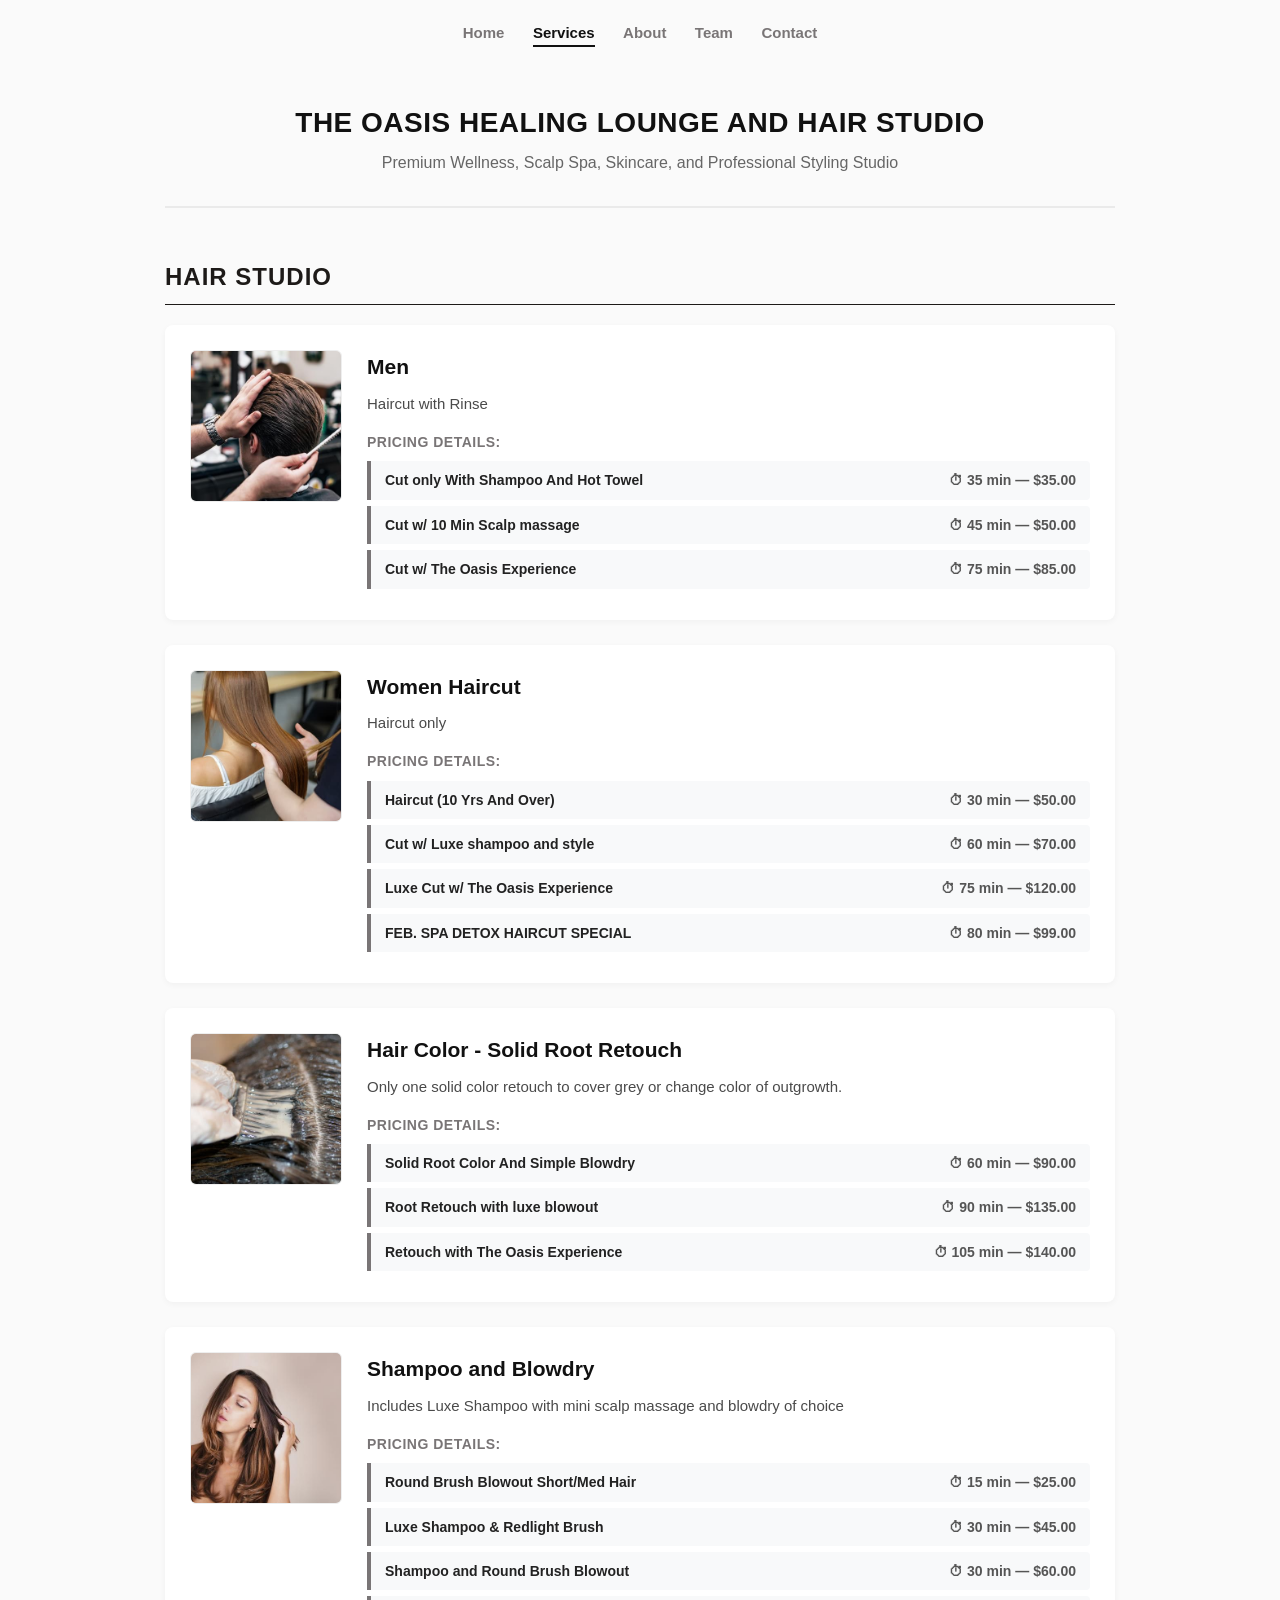
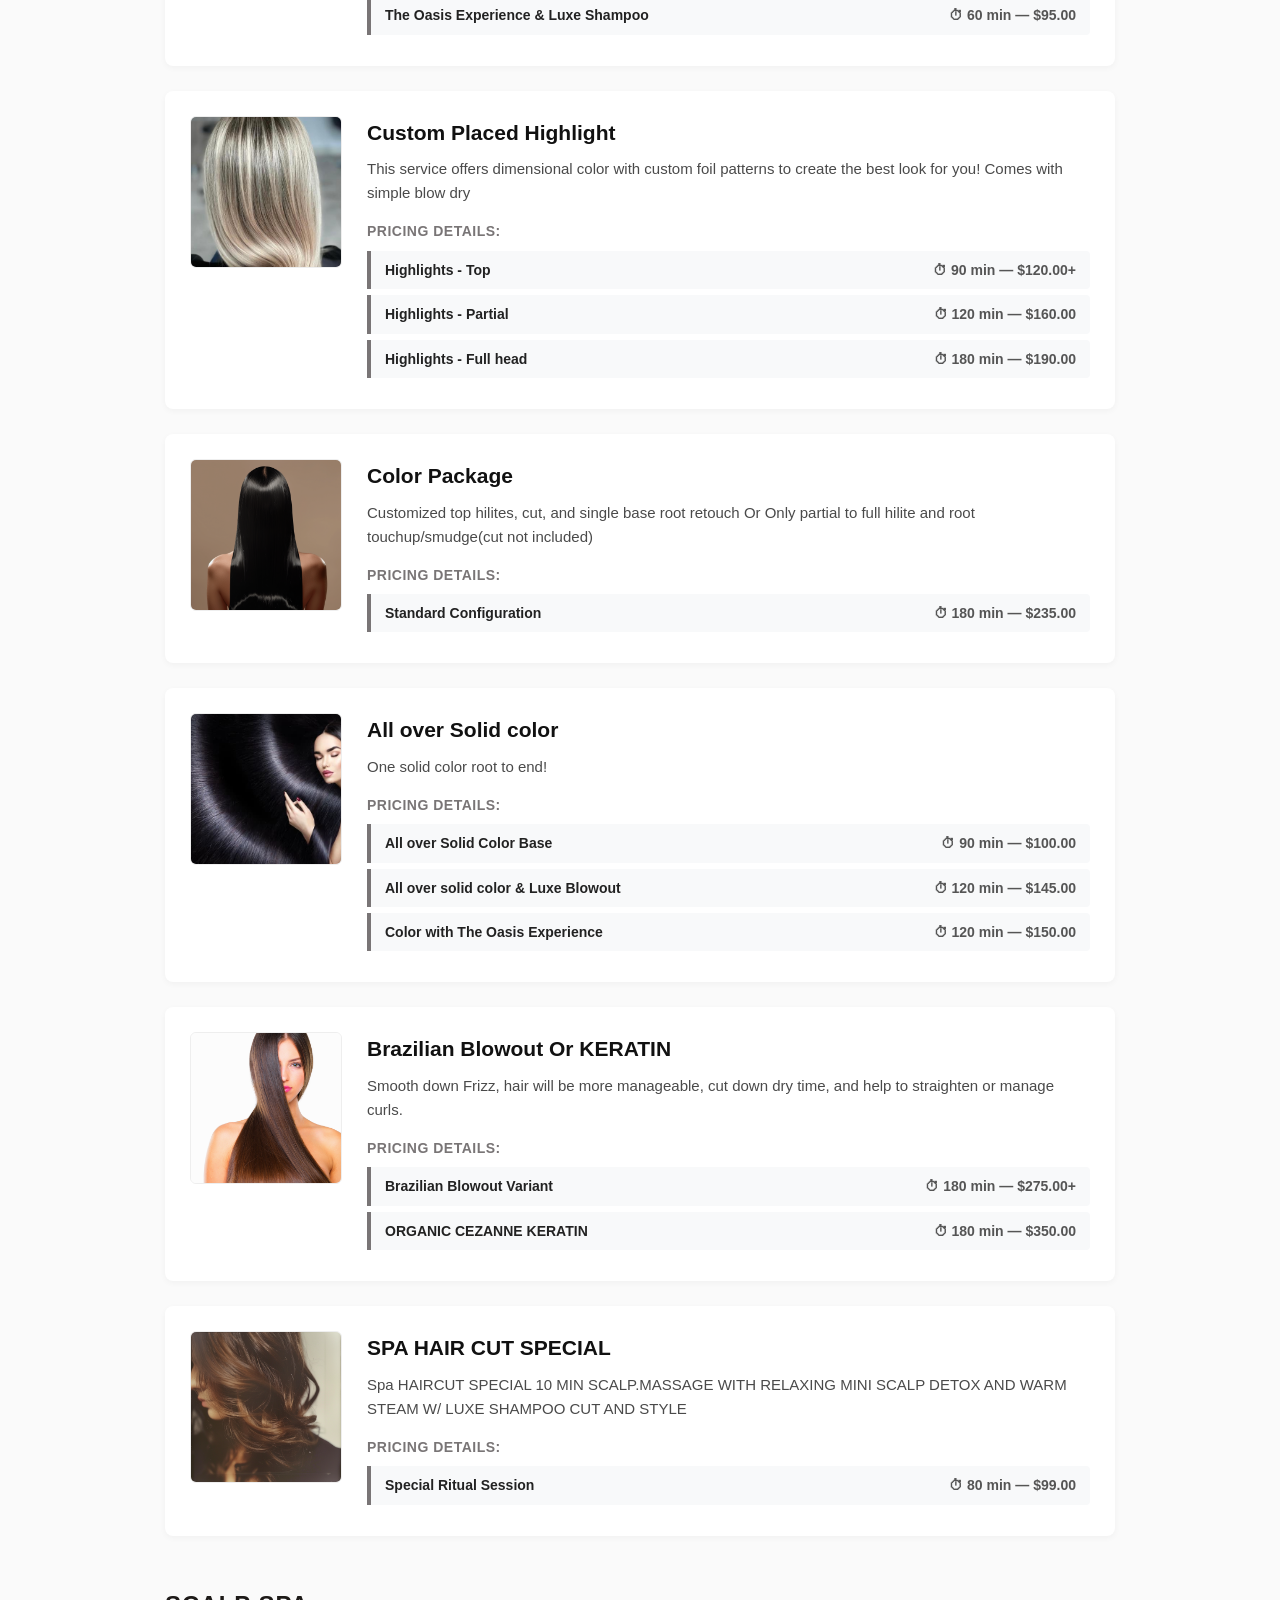
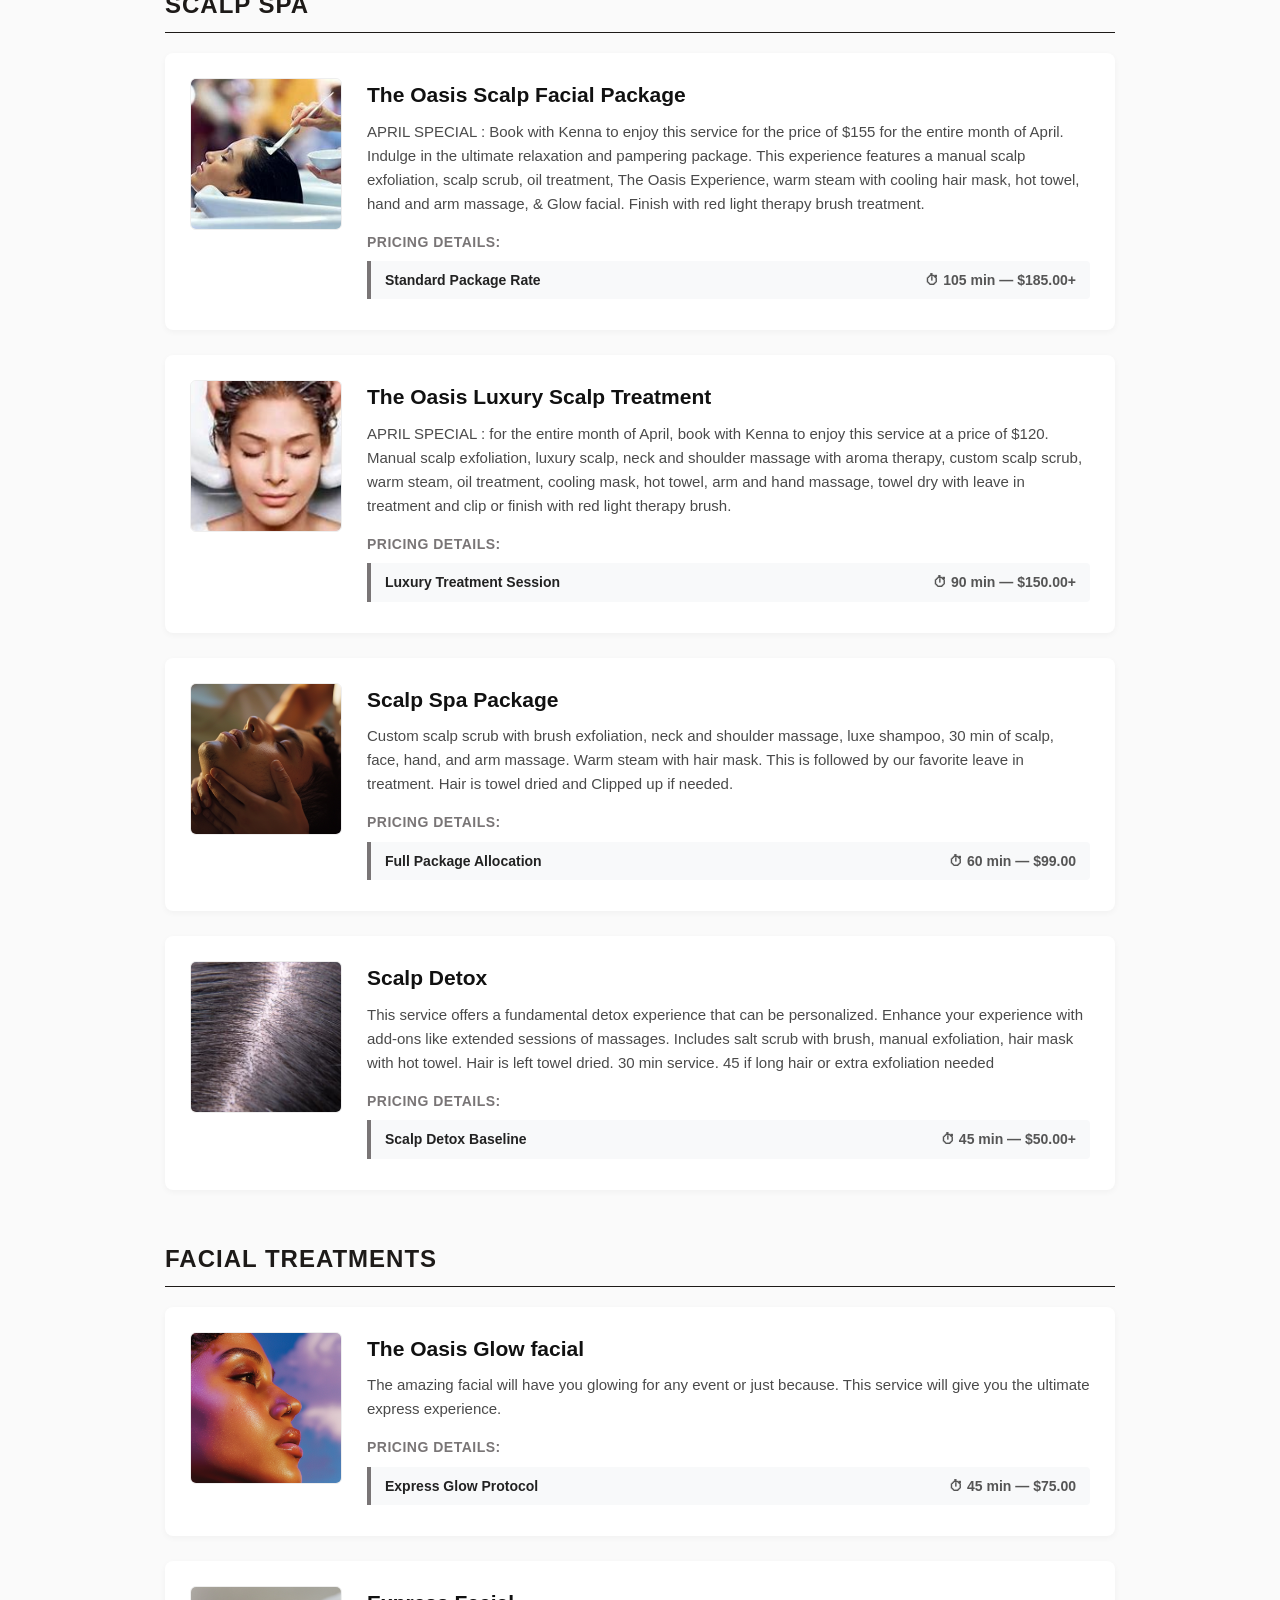
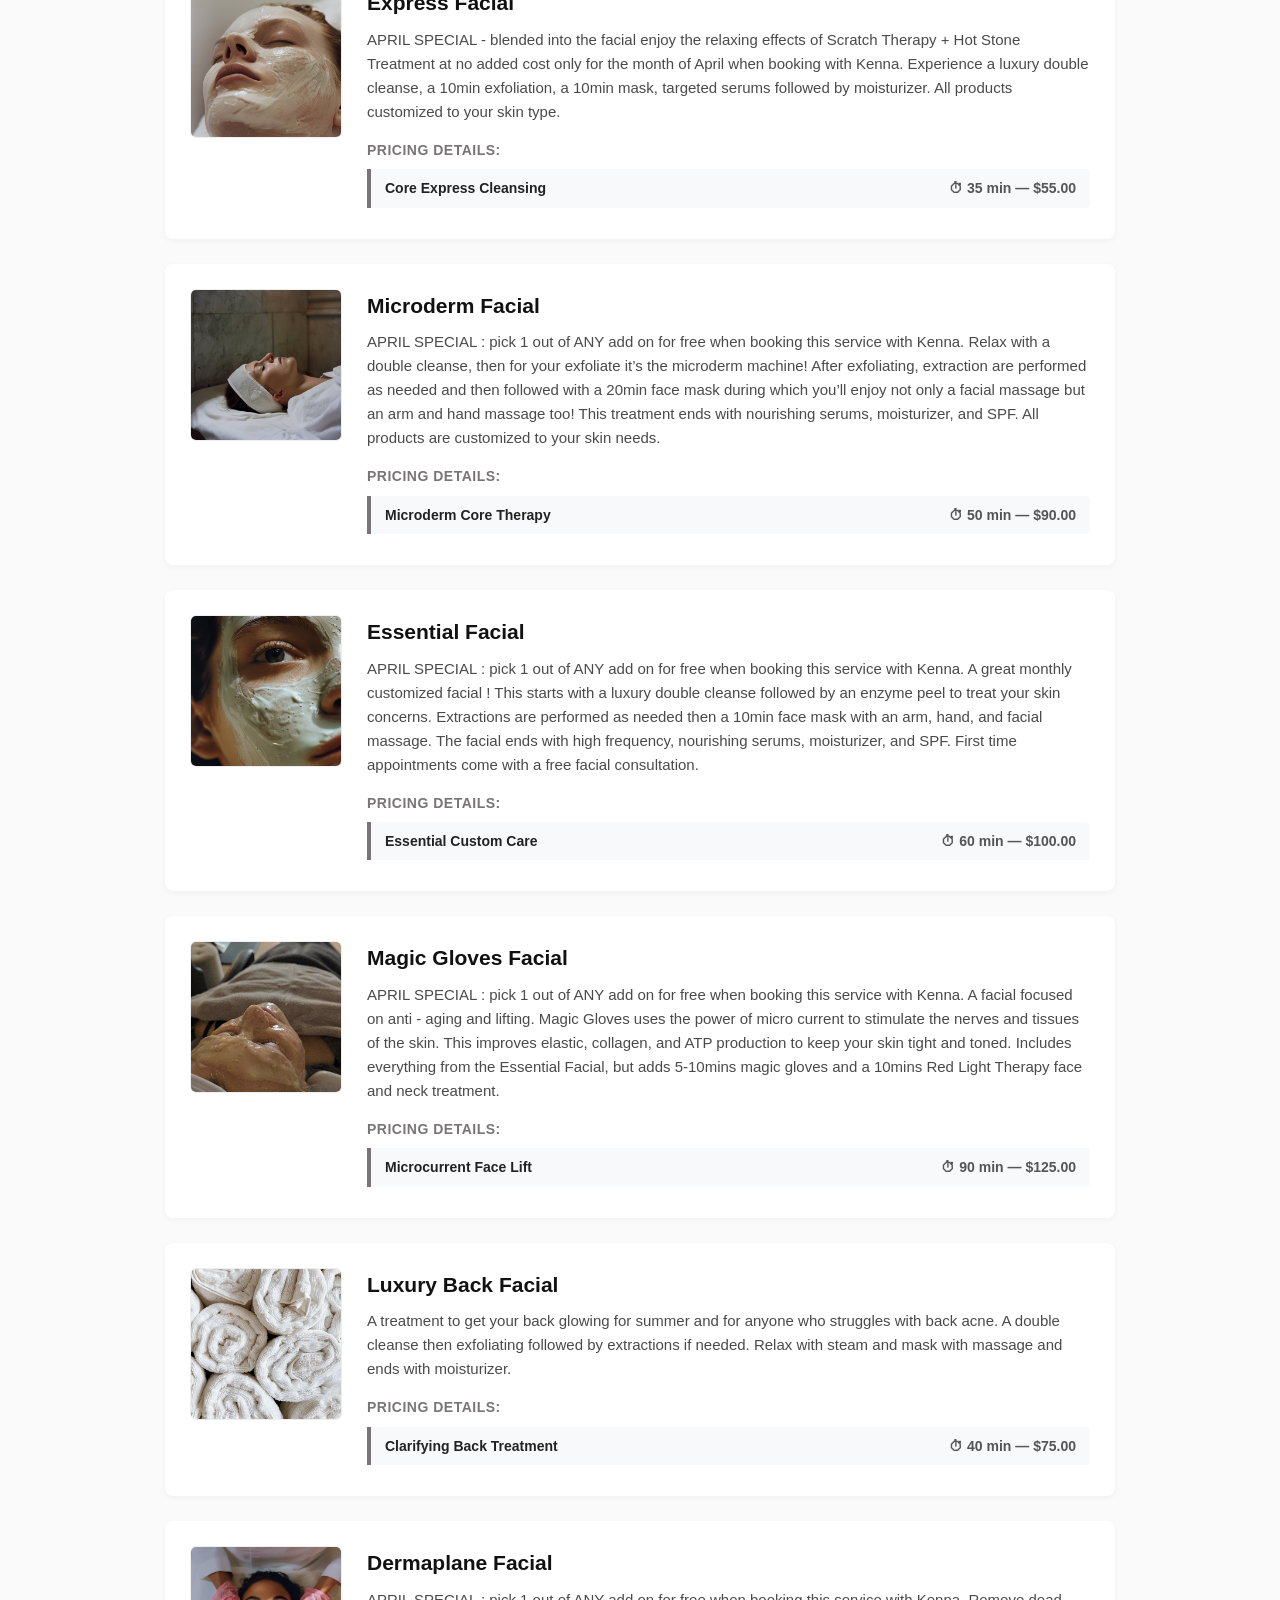
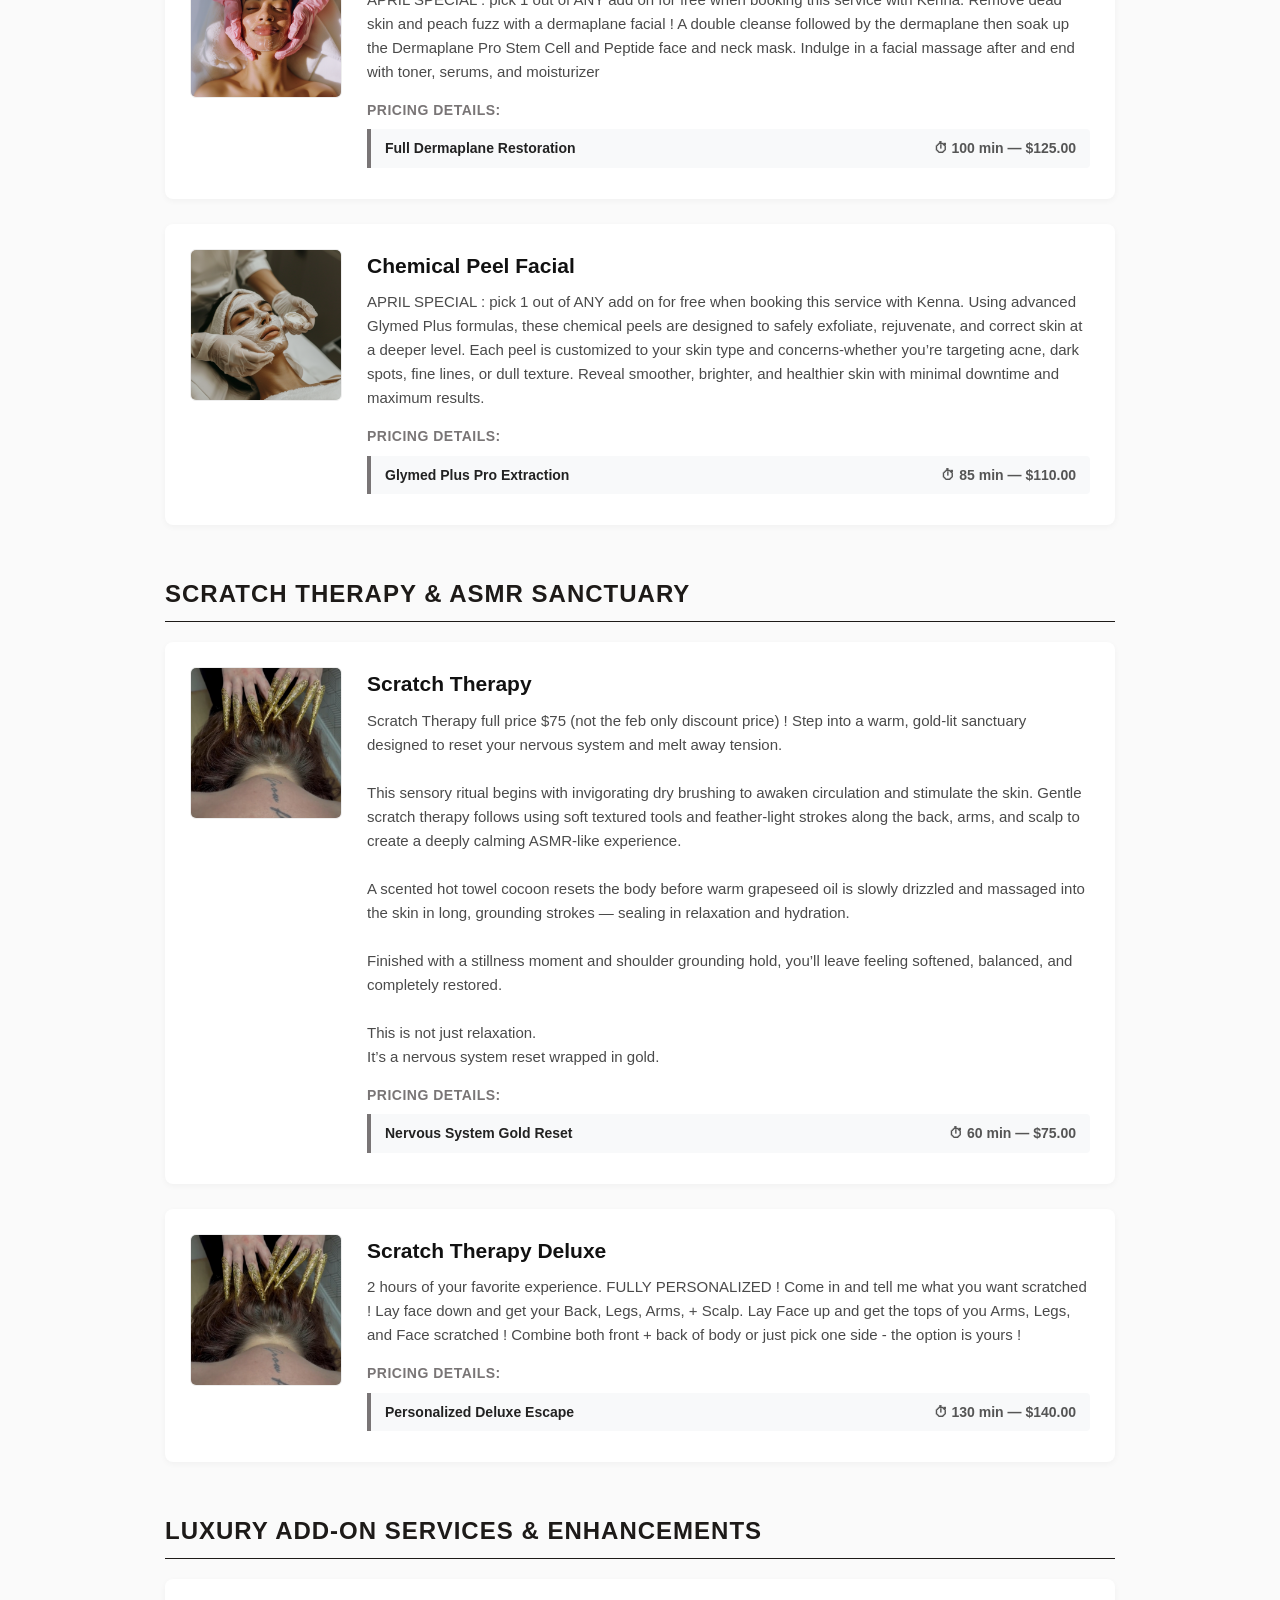
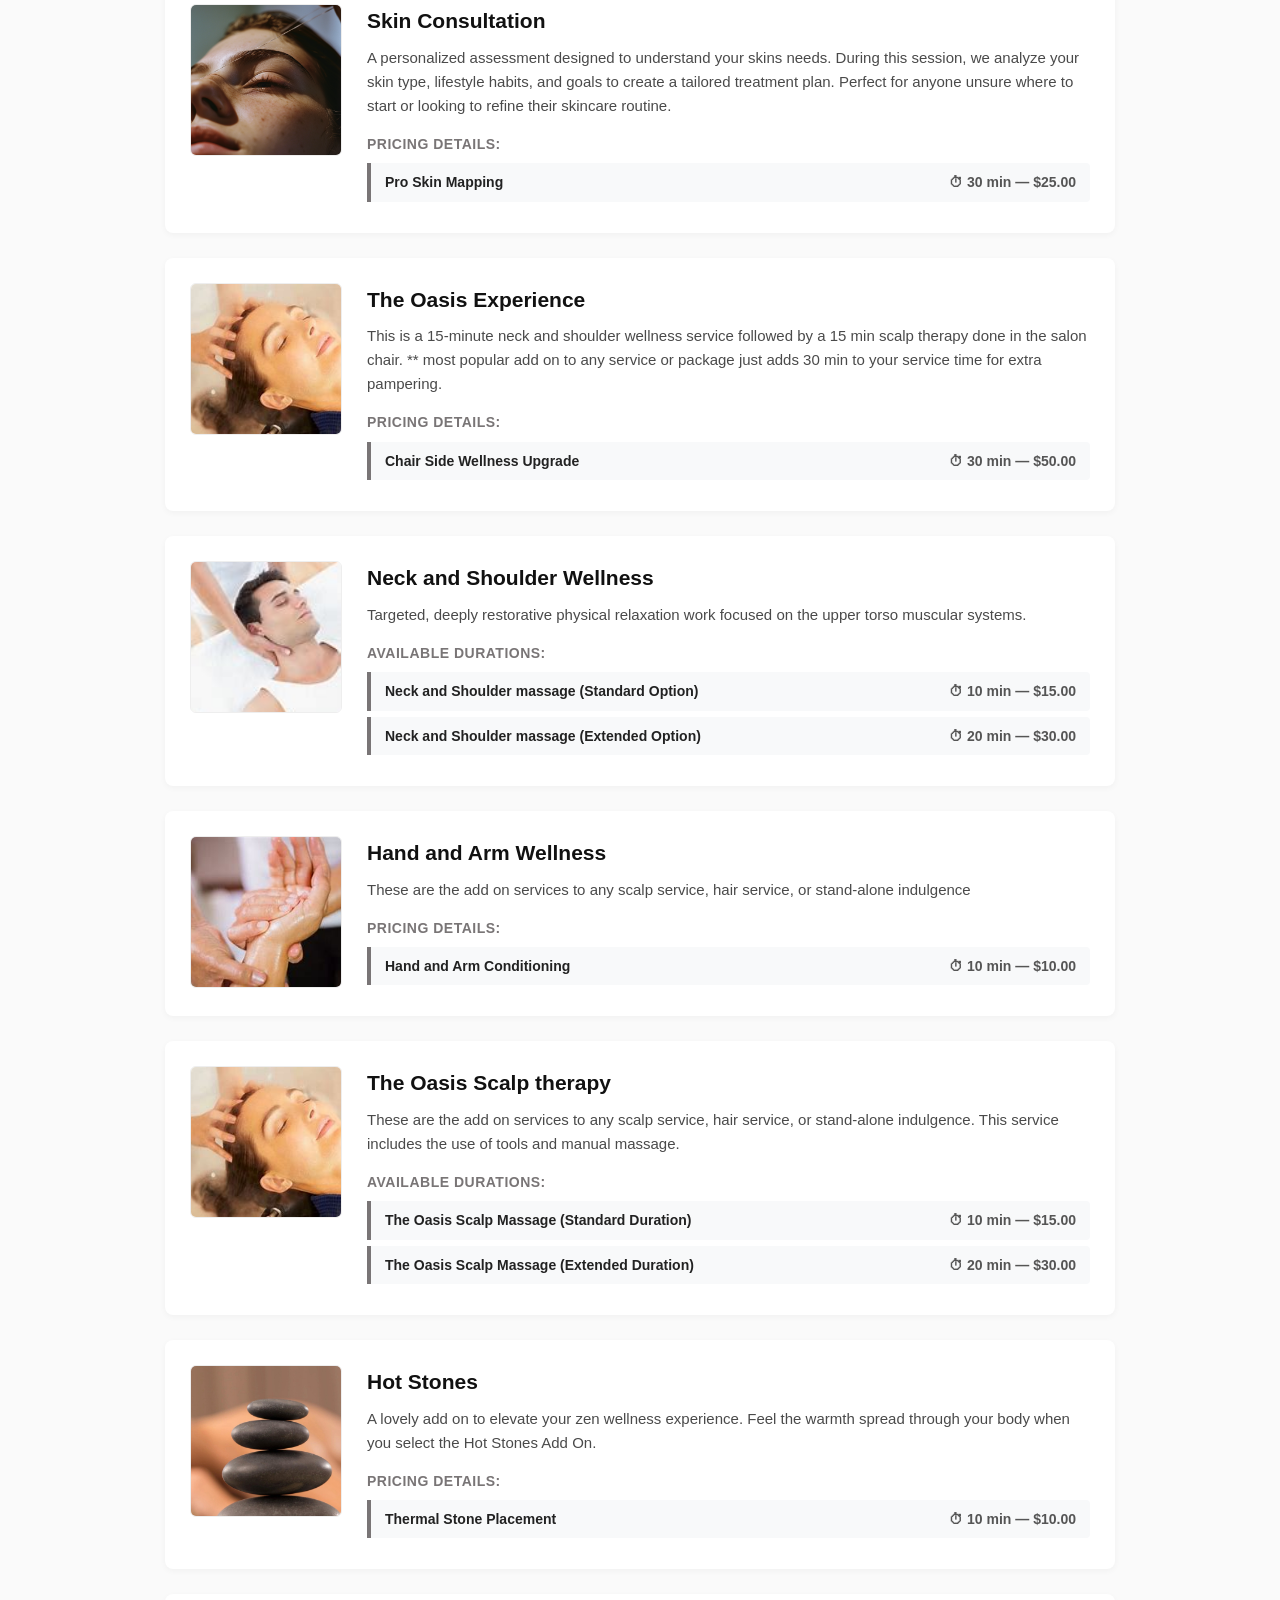
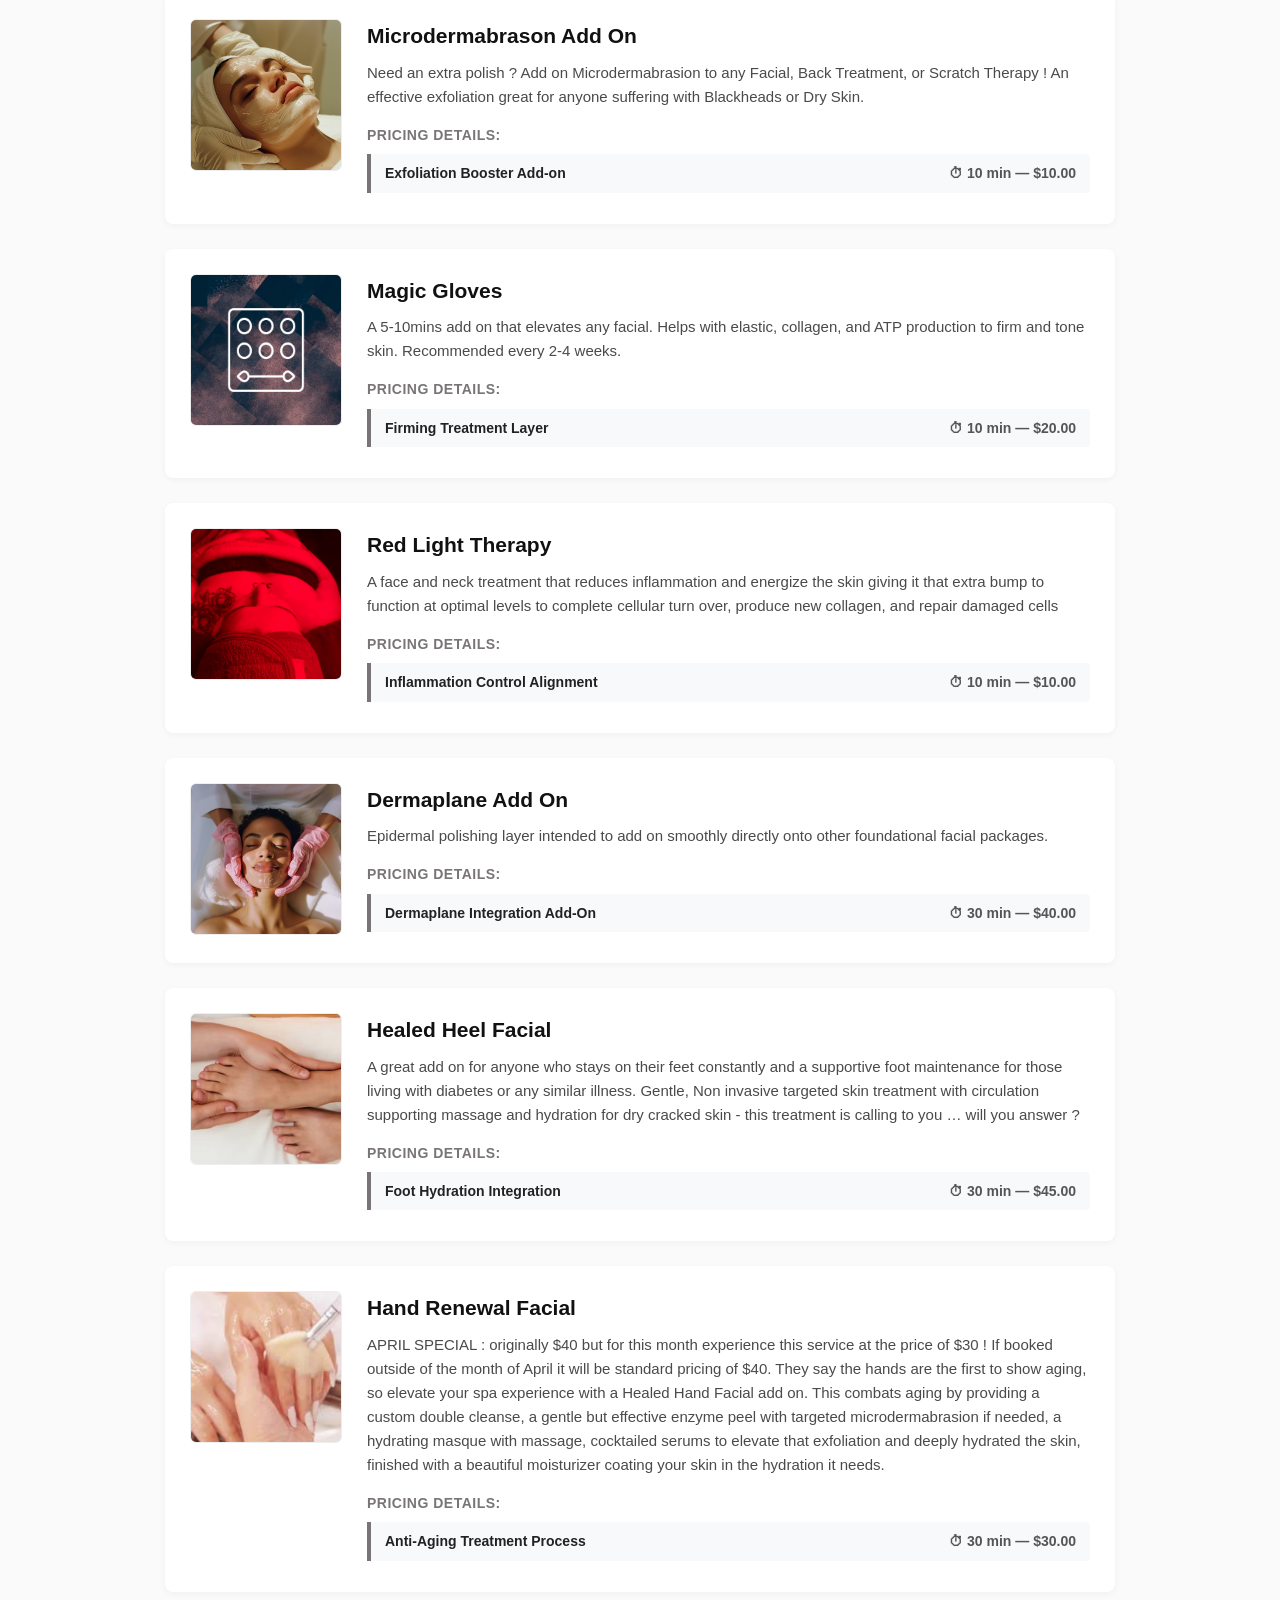
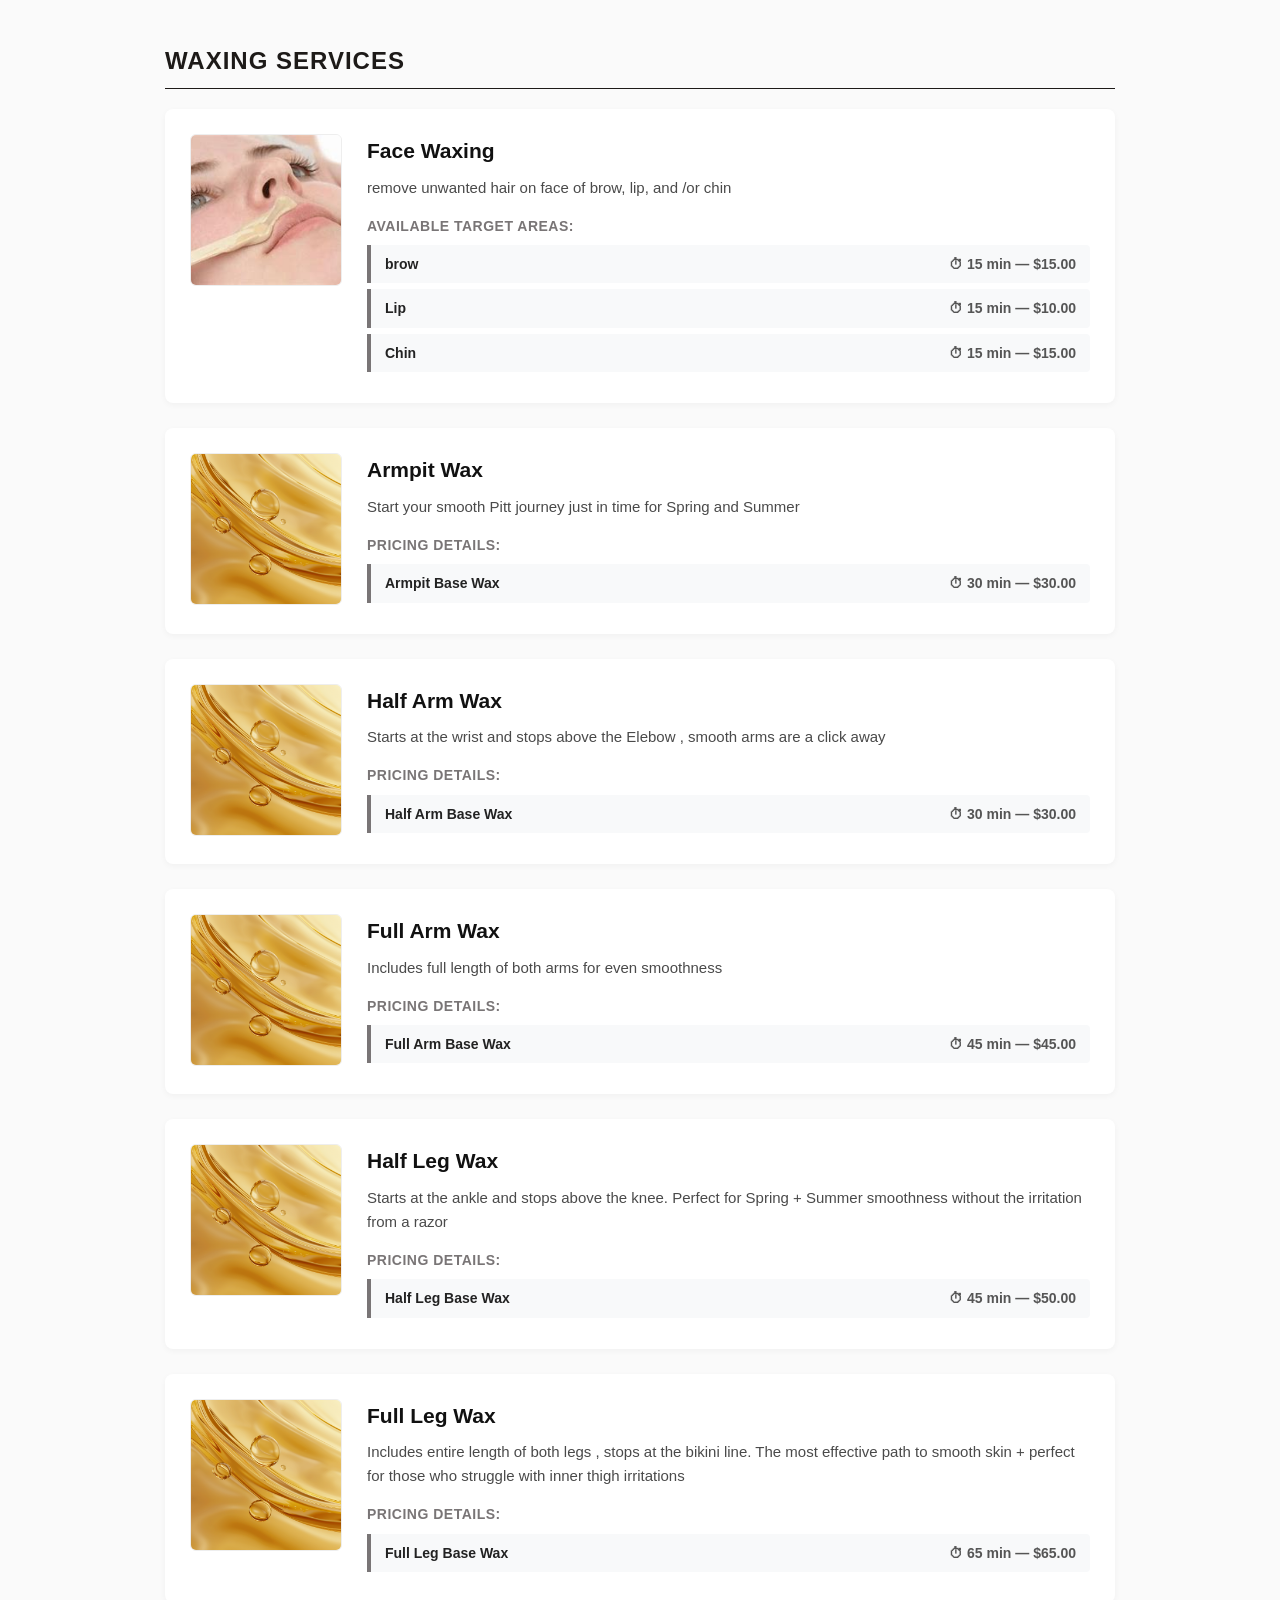
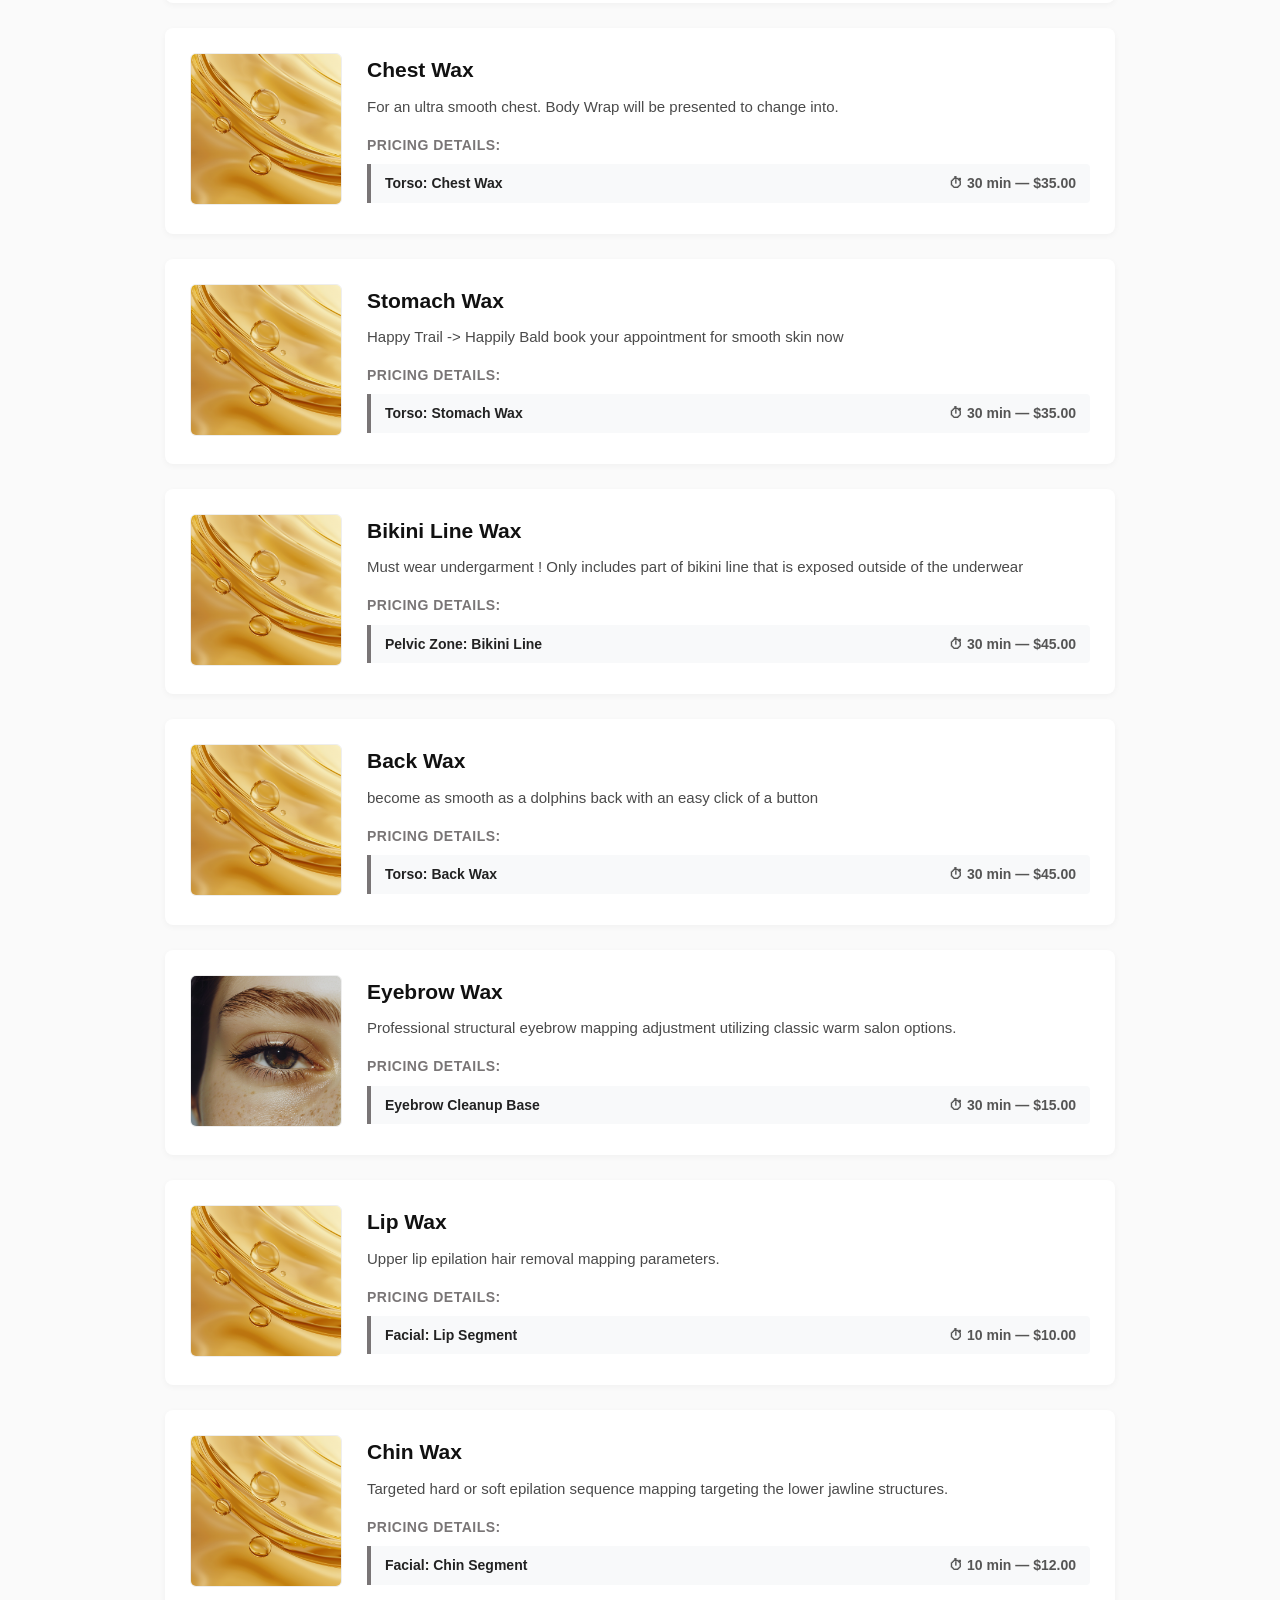
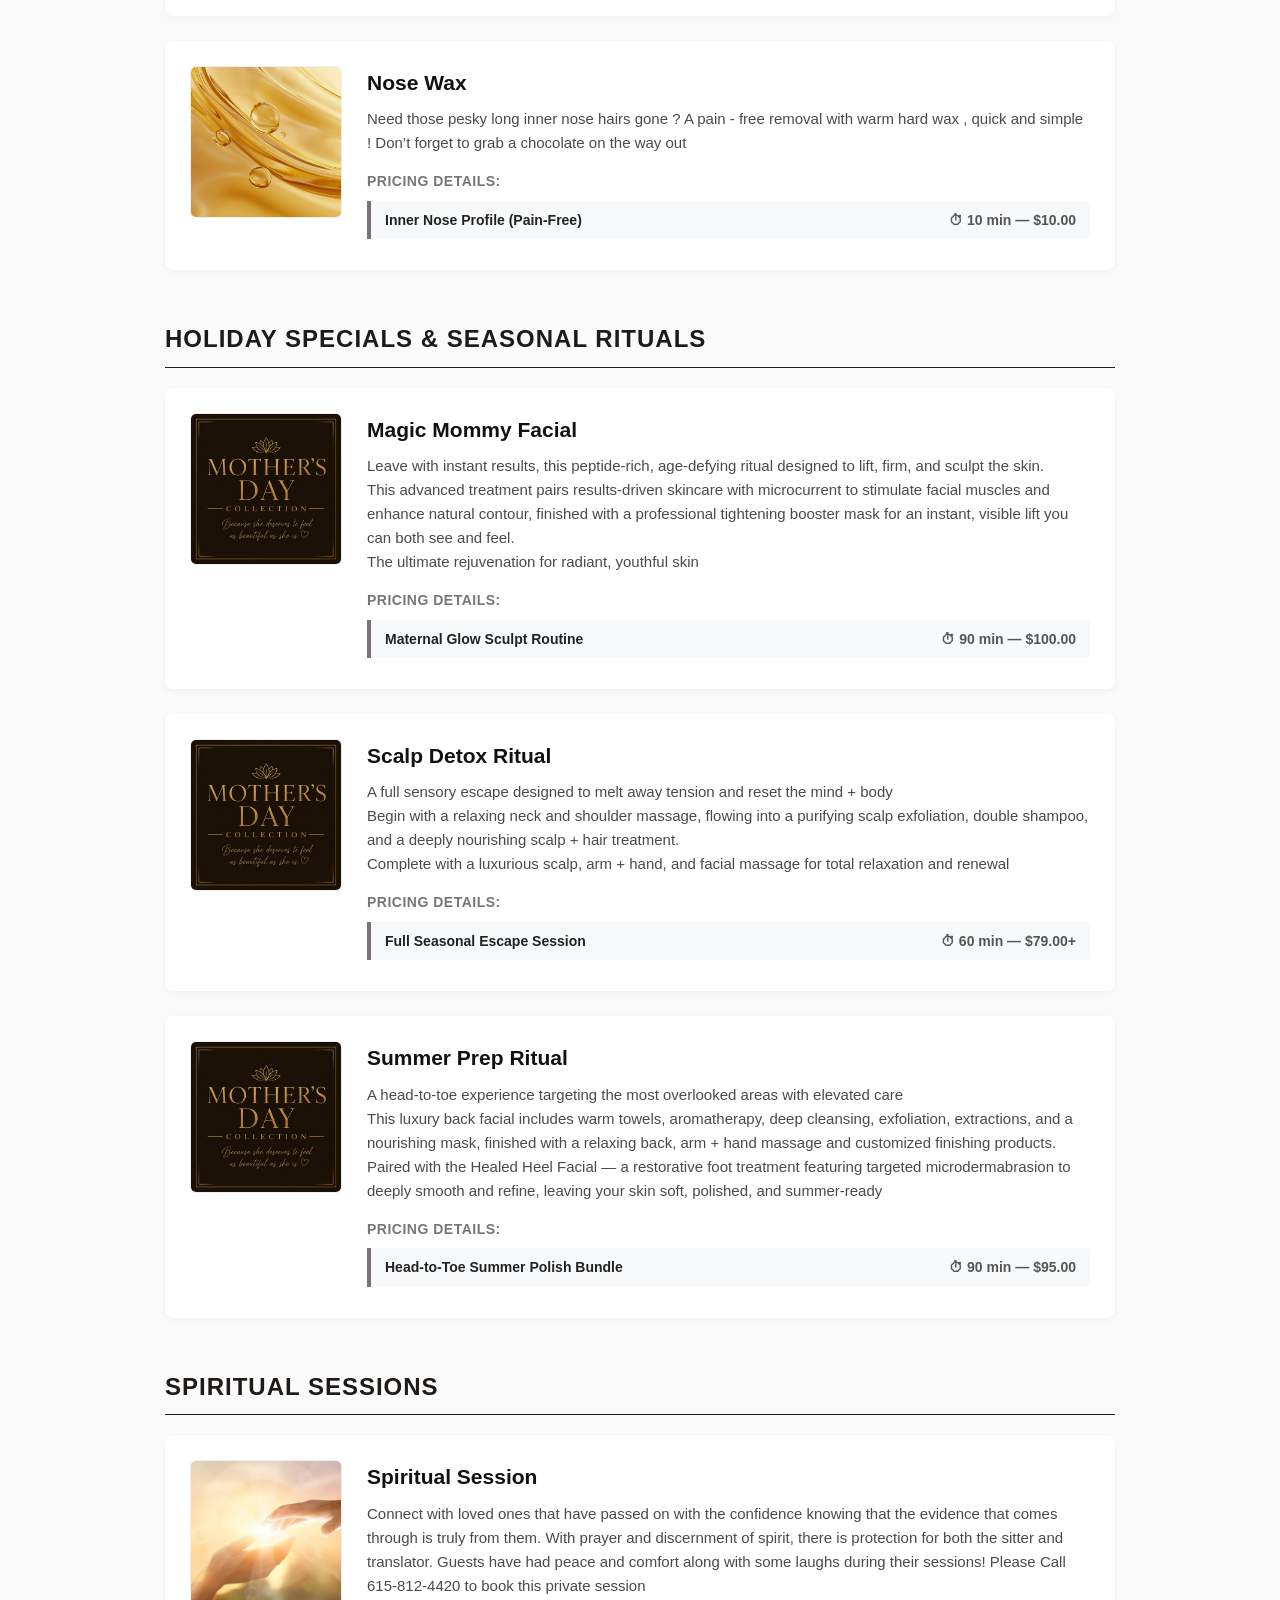
==== commit 692d6450: "Add files via upload" ====
--- a/services.html
+++ b/services.html
@@ -150,20 +150,11 @@
             <div class="service-content">
                 <h3 class="service-title">Men</h3>
                 <p class="description">Haircut with Rinse</p>
-                <div class="variations-title">Available Options:</div>
-                <ul class="variations-list">
-                    <li>
-                        <span class="var-name">Cut only With Shampoo And Hot Towel</span>
-                        <span class="var-meta">⏱ 35 min — <b>$35.00</b></span>
-                    </li>
-                    <li>
-                        <span class="var-name">Cut w/ 10 Min Scalp massage</span>
-                        <span class="var-meta">⏱ 45 min — <b>$50.00</b></span>
-                    </li>
-                    <li>
-                        <span class="var-name">Cut w/ The Oasis Experience</span>
-                        <span class="var-meta">⏱ 75 min — <b>$85.00</b></span>
-                    </li>
+                <div class="variations-title">Pricing Details:</div>
+                <ul class="variations-list">
+                    <li><span class="var-name">Cut only With Shampoo And Hot Towel</span><span class="var-meta">⏱ 35 min — <b>$35.00</b></span></li>
+                    <li><span class="var-name">Cut w/ 10 Min Scalp massage</span><span class="var-meta">⏱ 45 min — <b>$50.00</b></span></li>
+                    <li><span class="var-name">Cut w/ The Oasis Experience</span><span class="var-meta">⏱ 75 min — <b>$85.00</b></span></li>
                 </ul>
             </div>
         </section>
@@ -173,20 +164,12 @@
             <div class="service-content">
                 <h3 class="service-title">Women Haircut</h3>
                 <p class="description">Haircut only</p>
-                <div class="variations-title">Available Options:</div>
-                <ul class="variations-list">
-                    <li>
-                        <span class="var-name">Haircut (10 Yrs And Over)</span>
-                        <span class="var-meta">⏱ 30 min — <b>$50.00</b></span>
-                    </li>
-                    <li>
-                        <span class="var-name">Cut w/ Luxe shampoo and style</span>
-                        <span class="var-meta">⏱ 60 min — <b>$70.00</b></span>
-                    </li>
-                    <li>
-                        <span class="var-name">Luxe Cut w/ The Oasis Experience</span>
-                        <span class="var-meta">⏱ 75 min — <b>$120.00</b></span>
-                    </li>
+                <div class="variations-title">Pricing Details:</div>
+                <ul class="variations-list">
+                    <li><span class="var-name">Haircut (10 Yrs And Over)</span><span class="var-meta">⏱ 30 min — <b>$50.00</b></span></li>
+                    <li><span class="var-name">Cut w/ Luxe shampoo and style</span><span class="var-meta">⏱ 60 min — <b>$70.00</b></span></li>
+                    <li><span class="var-name">Luxe Cut w/ The Oasis Experience</span><span class="var-meta">⏱ 75 min — <b>$120.00</b></span></li>
+                    <li><span class="var-name">FEB. SPA DETOX HAIRCUT SPECIAL</span><span class="var-meta">⏱ 80 min — <b>$99.00</b></span></li>
                 </ul>
             </div>
         </section>
@@ -196,20 +179,11 @@
             <div class="service-content">
                 <h3 class="service-title">Hair Color - Solid Root Retouch</h3>
                 <p class="description">Only one solid color retouch to cover grey or change color of outgrowth.</p>
-                <div class="variations-title">Available Options:</div>
-                <ul class="variations-list">
-                    <li>
-                        <span class="var-name">Solid Root Color And Simple Blowdry</span>
-                        <span class="var-meta">⏱ 60 min — <b>$90.00</b></span>
-                    </li>
-                    <li>
-                        <span class="var-name">Root Retouch with luxe blowout</span>
-                        <span class="var-meta">⏱ 90 min — <b>$135.00</b></span>
-                    </li>
-                    <li>
-                        <span class="var-name">Retouch with The Oasis Experience</span>
-                        <span class="var-meta">⏱ 105 min — <b>$140.00</b></span>
-                    </li>
+                <div class="variations-title">Pricing Details:</div>
+                <ul class="variations-list">
+                    <li><span class="var-name">Solid Root Color And Simple Blowdry</span><span class="var-meta">⏱ 60 min — <b>$90.00</b></span></li>
+                    <li><span class="var-name">Root Retouch with luxe blowout</span><span class="var-meta">⏱ 90 min — <b>$135.00</b></span></li>
+                    <li><span class="var-name">Retouch with The Oasis Experience</span><span class="var-meta">⏱ 105 min — <b>$140.00</b></span></li>
                 </ul>
             </div>
         </section>
@@ -219,24 +193,12 @@
             <div class="service-content">
                 <h3 class="service-title">Shampoo and Blowdry</h3>
                 <p class="description">Includes Luxe Shampoo with mini scalp massage and blowdry of choice</p>
-                <div class="variations-title">Available Options:</div>
-                <ul class="variations-list">
-                    <li>
-                        <span class="var-name">Round Brush Blowout Short/Med Hair</span>
-                        <span class="var-meta">⏱ 15 min — <b>$25.00</b></span>
-                    </li>
-                    <li>
-                        <span class="var-name">Luxe Shampoo & Redlight Brush</span>
-                        <span class="var-meta">⏱ 30 min — <b>$45.00</b></span>
-                    </li>
-                    <li>
-                        <span class="var-name">Shampoo and Round Brush Blowout</span>
-                        <span class="var-meta">⏱ 30 min — <b>$60.00</b></span>
-                    </li>
-                    <li>
-                        <span class="var-name">The Oasis Experience & Luxe Shampoo</span>
-                        <span class="var-meta">⏱ 60 min — <b>$95.00</b></span>
-                    </li>
+                <div class="variations-title">Pricing Details:</div>
+                <ul class="variations-list">
+                    <li><span class="var-name">Round Brush Blowout Short/Med Hair</span><span class="var-meta">⏱ 15 min — <b>$25.00</b></span></li>
+                    <li><span class="var-name">Luxe Shampoo &amp; Redlight Brush</span><span class="var-meta">⏱ 30 min — <b>$45.00</b></span></li>
+                    <li><span class="var-name">Shampoo and Round Brush Blowout</span><span class="var-meta">⏱ 30 min — <b>$60.00</b></span></li>
+                    <li><span class="var-name">The Oasis Experience &amp; Luxe Shampoo</span><span class="var-meta">⏱ 60 min — <b>$95.00</b></span></li>
                 </ul>
             </div>
         </section>
@@ -246,20 +208,11 @@
             <div class="service-content">
                 <h3 class="service-title">Custom Placed Highlight</h3>
                 <p class="description">This service offers dimensional color with custom foil patterns to create the best look for you! Comes with simple blow dry</p>
-                <div class="variations-title">Available Options:</div>
-                <ul class="variations-list">
-                    <li>
-                        <span class="var-name">Highlights - Top</span>
-                        <span class="var-meta">⏱ 90 min — <b>$120.00+</b></span>
-                    </li>
-                    <li>
-                        <span class="var-name">Highlights - Partial</span>
-                        <span class="var-meta">⏱ 120 min — <b>$160.00</b></span>
-                    </li>
-                    <li>
-                        <span class="var-name">Highlights - Full head</span>
-                        <span class="var-meta">⏱ 180 min — <b>$190.00</b></span>
-                    </li>
+                <div class="variations-title">Pricing Details:</div>
+                <ul class="variations-list">
+                    <li><span class="var-name">Highlights - Top</span><span class="var-meta">⏱ 90 min — <b>$120.00+</b></span></li>
+                    <li><span class="var-name">Highlights - Partial</span><span class="var-meta">⏱ 120 min — <b>$160.00</b></span></li>
+                    <li><span class="var-name">Highlights - Full head</span><span class="var-meta">⏱ 180 min — <b>$190.00</b></span></li>
                 </ul>
             </div>
         </section>
@@ -269,12 +222,9 @@
             <div class="service-content">
                 <h3 class="service-title">Color Package</h3>
                 <p class="description">Customized top hilites, cut, and single base root retouch Or Only partial to full hilite and root touchup/smudge(cut not included)</p>
-                <div class="variations-title">Available Pricing:</div>
-                <ul class="variations-list">
-                    <li>
-                        <span class="var-name">Full Package Base Ritual</span>
-                        <span class="var-meta">⏱ 180 min — <b>$235.00</b></span>
-                    </li>
+                <div class="variations-title">Pricing Details:</div>
+                <ul class="variations-list">
+                    <li><span class="var-name">Standard Configuration</span><span class="var-meta">⏱ 180 min — <b>$235.00</b></span></li>
                 </ul>
             </div>
         </section>
@@ -284,20 +234,11 @@
             <div class="service-content">
                 <h3 class="service-title">All over Solid color</h3>
                 <p class="description">One solid color root to end!</p>
-                <div class="variations-title">Available Options:</div>
-                <ul class="variations-list">
-                    <li>
-                        <span class="var-name">All over Solid Color</span>
-                        <span class="var-meta">⏱ 90 min — <b>$100.00</b></span>
-                    </li>
-                    <li>
-                        <span class="var-name">All over solid color & Luxe Blowout</span>
-                        <span class="var-meta">⏱ 120 min — <b>$145.00</b></span>
-                    </li>
-                    <li>
-                        <span class="var-name">Color with The Oasis Experience</span>
-                        <span class="var-meta">⏱ 120 min — <b>$150.00</b></span>
-                    </li>
+                <div class="variations-title">Pricing Details:</div>
+                <ul class="variations-list">
+                    <li><span class="var-name">All over Solid Color Base</span><span class="var-meta">⏱ 90 min — <b>$100.00</b></span></li>
+                    <li><span class="var-name">All over solid color &amp; Luxe Blowout</span><span class="var-meta">⏱ 120 min — <b>$145.00</b></span></li>
+                    <li><span class="var-name">Color with The Oasis Experience</span><span class="var-meta">⏱ 120 min — <b>$150.00</b></span></li>
                 </ul>
             </div>
         </section>
@@ -307,16 +248,10 @@
             <div class="service-content">
                 <h3 class="service-title">Brazilian Blowout Or KERATIN</h3>
                 <p class="description">Smooth down Frizz, hair will be more manageable, cut down dry time, and help to straighten or manage curls.</p>
-                <div class="variations-title">Available Options:</div>
-                <ul class="variations-list">
-                    <li>
-                        <span class="var-name">Brazilian Blowout</span>
-                        <span class="var-meta">⏱ 180 min — <b>$275.00+</b></span>
-                    </li>
-                    <li>
-                        <span class="var-name">ORGANIC CEZANNE KERATIN</span>
-                        <span class="var-meta">⏱ 180 min — <b>$350.00</b></span>
-                    </li>
+                <div class="variations-title">Pricing Details:</div>
+                <ul class="variations-list">
+                    <li><span class="var-name">Brazilian Blowout Variant</span><span class="var-meta">⏱ 180 min — <b>$275.00+</b></span></li>
+                    <li><span class="var-name">ORGANIC CEZANNE KERATIN</span><span class="var-meta">⏱ 180 min — <b>$350.00</b></span></li>
                 </ul>
             </div>
         </section>
@@ -326,12 +261,9 @@
             <div class="service-content">
                 <h3 class="service-title">SPA HAIR CUT SPECIAL</h3>
                 <p class="description">Spa HAIRCUT SPECIAL 10 MIN SCALP.MASSAGE WITH RELAXING MINI SCALP DETOX AND WARM STEAM W/ LUXE SHAMPOO CUT AND STYLE</p>
-                <div class="variations-title">Available Pricing:</div>
-                <ul class="variations-list">
-                    <li>
-                        <span class="var-name">Special Ritual Cut Combo</span>
-                        <span class="var-meta">⏱ 80 min — <b>$99.00</b></span>
-                    </li>
+                <div class="variations-title">Pricing Details:</div>
+                <ul class="variations-list">
+                    <li><span class="var-name">Special Ritual Session</span><span class="var-meta">⏱ 80 min — <b>$99.00</b></span></li>
                 </ul>
             </div>
         </section>
@@ -343,13 +275,10 @@
             <img src="images/8438d710d0e9511525ce95aa8810f5ee.jpg" alt="The Oasis Scalp Facial Package" class="service-img">
             <div class="service-content">
                 <h3 class="service-title">The Oasis Scalp Facial Package</h3>
-                <p class="description">APRIL SPECIAL : Book with Kenna to enjoy this service for the price of $155 for the entire month of April. Indulge in the ultimate relaxation and pampering package. This experience features a manual scalp exfoliation, scalp scrub, oil treatment, The Oasis Experience, warm steam with cooling hair mask, hot towel, hand and arm massage, & Glow facial. Finish with red light therapy brush treatment.</p>
-                <div class="variations-title">Available Pricing:</div>
-                <ul class="variations-list">
-                    <li>
-                        <span class="var-name">Full Package Tier Protocol</span>
-                        <span class="var-meta">⏱ 105 min — <b>$185.00+</b></span>
-                    </li>
+                <p class="description">APRIL SPECIAL : Book with Kenna to enjoy this service for the price of $155 for the entire month of April. Indulge in the ultimate relaxation and pampering package. This experience features a manual scalp exfoliation, scalp scrub, oil treatment, The Oasis Experience, warm steam with cooling hair mask, hot towel, hand and arm massage, &amp; Glow facial. Finish with red light therapy brush treatment.</p>
+                <div class="variations-title">Pricing Details:</div>
+                <ul class="variations-list">
+                    <li><span class="var-name">Standard Package Rate</span><span class="var-meta">⏱ 105 min — <b>$185.00+</b></span></li>
                 </ul>
             </div>
         </section>
@@ -359,12 +288,9 @@
             <div class="service-content">
                 <h3 class="service-title">The Oasis Luxury Scalp Treatment</h3>
                 <p class="description">APRIL SPECIAL : for the entire month of April, book with Kenna to enjoy this service at a price of $120. Manual scalp exfoliation, luxury scalp, neck and shoulder massage with aroma therapy, custom scalp scrub, warm steam, oil treatment, cooling mask, hot towel, arm and hand massage, towel dry with leave in treatment and clip or finish with red light therapy brush.</p>
-                <div class="variations-title">Available Pricing:</div>
-                <ul class="variations-list">
-                    <li>
-                        <span class="var-name">Luxury Scalp Session</span>
-                        <span class="var-meta">⏱ 90 min — <b>$150.00+</b></span>
-                    </li>
+                <div class="variations-title">Pricing Details:</div>
+                <ul class="variations-list">
+                    <li><span class="var-name">Luxury Treatment Session</span><span class="var-meta">⏱ 90 min — <b>$150.00+</b></span></li>
                 </ul>
             </div>
         </section>
@@ -373,14 +299,10 @@
             <img src="images/ad960acb0b377d82468feb21b82e6b67.png" alt="Scalp Spa Package" class="service-img">
             <div class="service-content">
                 <h3 class="service-title">Scalp Spa Package</h3>
-                <p class="description">Custom scalp scrub with brush exfoliation, neck and shoulder massage, luxe shampoo, 30 min of scalp, face, hand, and arm massage. Warm steam with hair mask.This is followed by our favorite leave in treatment.
-Hair is towel dried and Clipped up if needed.</p>
-                <div class="variations-title">Available Pricing:</div>
-                <ul class="variations-list">
-                    <li>
-                        <span class="var-name">Full Spa Session Baseline</span>
-                        <span class="var-meta">⏱ 60 min — <b>$99.00</b></span>
-                    </li>
+                <p class="description">Custom scalp scrub with brush exfoliation, neck and shoulder massage, luxe shampoo, 30 min of scalp, face, hand, and arm massage. Warm steam with hair mask. This is followed by our favorite leave in treatment. Hair is towel dried and Clipped up if needed.</p>
+                <div class="variations-title">Pricing Details:</div>
+                <ul class="variations-list">
+                    <li><span class="var-name">Full Package Allocation</span><span class="var-meta">⏱ 60 min — <b>$99.00</b></span></li>
                 </ul>
             </div>
         </section>
@@ -390,12 +312,9 @@
             <div class="service-content">
                 <h3 class="service-title">Scalp Detox</h3>
                 <p class="description">This service offers a fundamental detox experience that can be personalized. Enhance your experience with add-ons like extended sessions of massages. Includes salt scrub with brush, manual exfoliation, hair mask with hot towel. Hair is left towel dried. 30 min service. 45 if long hair or extra exfoliation needed</p>
-                <div class="variations-title">Available Pricing:</div>
-                <ul class="variations-list">
-                    <li>
-                        <span class="var-name">Scalp Detox Standard Placement</span>
-                        <span class="var-meta">⏱ 45 min — <b>$50.00+</b></span>
-                    </li>
+                <div class="variations-title">Pricing Details:</div>
+                <ul class="variations-list">
+                    <li><span class="var-name">Scalp Detox Baseline</span><span class="var-meta">⏱ 45 min — <b>$50.00+</b></span></li>
                 </ul>
             </div>
         </section>
@@ -407,13 +326,10 @@
             <img src="images/b860415bd78e414e1e5771925f11846d.png" alt="The Oasis Glow facial" class="service-img">
             <div class="service-content">
                 <h3 class="service-title">The Oasis Glow facial</h3>
-                <p class="description">The amazing facial will have you glowing for any event or just because. This service will give you the ultimate l express experience.</p>
-                <div class="variations-title">Available Pricing:</div>
-                <ul class="variations-list">
-                    <li>
-                        <span class="var-name">Express Glow Ritual Allocation</span>
-                        <span class="var-meta">⏱ 45 min — <b>$75.00</b></span>
-                    </li>
+                <p class="description">The amazing facial will have you glowing for any event or just because. This service will give you the ultimate express experience.</p>
+                <div class="variations-title">Pricing Details:</div>
+                <ul class="variations-list">
+                    <li><span class="var-name">Express Glow Protocol</span><span class="var-meta">⏱ 45 min — <b>$75.00</b></span></li>
                 </ul>
             </div>
         </section>
@@ -422,13 +338,10 @@
             <img src="images/4fe47397d40d6ce09014862833878a48.png" alt="Express Facial" class="service-img">
             <div class="service-content">
                 <h3 class="service-title">Express Facial</h3>
-                <p class="description">APRIL SPECIAL - blended into the facial enjoy the relaxing effects of Scratch Therapy + Hot Stone Treatment at no added cost only for the month of April when booking with Kenna. Experience a luxury double cleanse , a 10min exfoliation , a 10min mask , targeted serums followed by moisturizer. All products customized to your skin type.</p>
-                <div class="variations-title">Available Pricing:</div>
-                <ul class="variations-list">
-                    <li>
-                        <span class="var-name">Express Cleanse Core</span>
-                        <span class="var-meta">⏱ 35 min — <b>$55.00</b></span>
-                    </li>
+                <p class="description">APRIL SPECIAL - blended into the facial enjoy the relaxing effects of Scratch Therapy + Hot Stone Treatment at no added cost only for the month of April when booking with Kenna. Experience a luxury double cleanse, a 10min exfoliation, a 10min mask, targeted serums followed by moisturizer. All products customized to your skin type.</p>
+                <div class="variations-title">Pricing Details:</div>
+                <ul class="variations-list">
+                    <li><span class="var-name">Core Express Cleansing</span><span class="var-meta">⏱ 35 min — <b>$55.00</b></span></li>
                 </ul>
             </div>
         </section>
@@ -437,13 +350,10 @@
             <img src="images/1c26e427269b8a76504f88d53c1a0357.png" alt="Microderm Facial" class="service-img">
             <div class="service-content">
                 <h3 class="service-title">Microderm Facial</h3>
-                <p class="description">APRIL SPECIAL : pick 1 out of ANY add on for free when booking this service with Kenna. Relax with a double cleanse , then for your exfoliate it’s the microderm machine ! After exfoliating , extraction are performed as needed and then followed with a 20min face mask during which you’ll enjoy not only a facial massage but an arm and hand massage too ! This treatment ends with nourishing serums , moisturizer , and SPF. All products are customized to your skin needs.</p>
-                <div class="variations-title">Available Pricing:</div>
-                <ul class="variations-list">
-                    <li>
-                        <span class="var-name">Microderm Target Treatment</span>
-                        <span class="var-meta">⏱ 50 min — <b>$90.00</b></span>
-                    </li>
+                <p class="description">APRIL SPECIAL : pick 1 out of ANY add on for free when booking this service with Kenna. Relax with a double cleanse, then for your exfoliate it’s the microderm machine! After exfoliating, extraction are performed as needed and then followed with a 20min face mask during which you’ll enjoy not only a facial massage but an arm and hand massage too! This treatment ends with nourishing serums, moisturizer, and SPF. All products are customized to your skin needs.</p>
+                <div class="variations-title">Pricing Details:</div>
+                <ul class="variations-list">
+                    <li><span class="var-name">Microderm Core Therapy</span><span class="var-meta">⏱ 50 min — <b>$90.00</b></span></li>
                 </ul>
             </div>
         </section>
@@ -452,13 +362,10 @@
             <img src="images/5dab4b77f0a5d927df71b87dcfd2fc05.png" alt="Essential Facial" class="service-img">
             <div class="service-content">
                 <h3 class="service-title">Essential Facial</h3>
-                <p class="description">APRIL SPECIAL : pick 1 out of ANY add on for free when booking this service with Kenna. A great monthly customized facial ! This starts with a luxury double cleanse followed by an enzyme peel to treat your skin concerns. Extractions are performed as needed then a 10min face mask with an arm , hand , and facial massage. The facial ends with high frequency , nourishing serums , moisturizer , and SPF. First time appointments come with a free facial consultation.</p>
-                <div class="variations-title">Available Pricing:</div>
-                <ul class="variations-list">
-                    <li>
-                        <span class="var-name">Essential Custom Care Mapping</span>
-                        <span class="var-meta">⏱ 60 min — <b>$100.00</b></span>
-                    </li>
+                <p class="description">APRIL SPECIAL : pick 1 out of ANY add on for free when booking this service with Kenna. A great monthly customized facial ! This starts with a luxury double cleanse followed by an enzyme peel to treat your skin concerns. Extractions are performed as needed then a 10min face mask with an arm, hand, and facial massage. The facial ends with high frequency, nourishing serums, moisturizer, and SPF. First time appointments come with a free facial consultation.</p>
+                <div class="variations-title">Pricing Details:</div>
+                <ul class="variations-list">
+                    <li><span class="var-name">Essential Custom Care</span><span class="var-meta">⏱ 60 min — <b>$100.00</b></span></li>
                 </ul>
             </div>
         </section>
@@ -467,13 +374,10 @@
             <img src="images/67cb54c36c50d7ea3a51f64735eef689.jpg" alt="Magic Gloves Facial" class="service-img">
             <div class="service-content">
                 <h3 class="service-title">Magic Gloves Facial</h3>
-                <p class="description">APRIL SPECIAL : pick 1 out of ANY add on for free when booking this service with Kenna. A facial focused on anti - aging and lifting. Magic Gloves uses the power of micro current to stimulate the nerves and tissues of the skin. This improves elastic , collagen , and ATP production to keep your skin tight and toned. Includes everything from the Essential Facial , but adds 5-10mins magic gloves and a 10mins Red Light Therapy face and neck treatment.</p>
-                <div class="variations-title">Available Pricing:</div>
-                <ul class="variations-list">
-                    <li>
-                        <span class="var-name">Microcurrent Lift Experience</span>
-                        <span class="var-meta">⏱ 90 min — <b>$125.00</b></span>
-                    </li>
+                <p class="description">APRIL SPECIAL : pick 1 out of ANY add on for free when booking this service with Kenna. A facial focused on anti - aging and lifting. Magic Gloves uses the power of micro current to stimulate the nerves and tissues of the skin. This improves elastic, collagen, and ATP production to keep your skin tight and toned. Includes everything from the Essential Facial, but adds 5-10mins magic gloves and a 10mins Red Light Therapy face and neck treatment.</p>
+                <div class="variations-title">Pricing Details:</div>
+                <ul class="variations-list">
+                    <li><span class="var-name">Microcurrent Face Lift</span><span class="var-meta">⏱ 90 min — <b>$125.00</b></span></li>
                 </ul>
             </div>
         </section>
@@ -483,12 +387,9 @@
             <div class="service-content">
                 <h3 class="service-title">Luxury Back Facial</h3>
                 <p class="description">A treatment to get your back glowing for summer and for anyone who struggles with back acne. A double cleanse then exfoliating followed by extractions if needed. Relax with steam and mask with massage and ends with moisturizer.</p>
-                <div class="variations-title">Available Pricing:</div>
-                <ul class="variations-list">
-                    <li>
-                        <span class="var-name">Clarifying Back Treatment Layout</span>
-                        <span class="var-meta">⏱ 40 min — <b>$75.00</b></span>
-                    </li>
+                <div class="variations-title">Pricing Details:</div>
+                <ul class="variations-list">
+                    <li><span class="var-name">Clarifying Back Treatment</span><span class="var-meta">⏱ 40 min — <b>$75.00</b></span></li>
                 </ul>
             </div>
         </section>
@@ -497,13 +398,10 @@
             <img src="images/99b0601b1c256620fb8cece2df69e3e6.png" alt="Dermaplane Facial" class="service-img">
             <div class="service-content">
                 <h3 class="service-title">Dermaplane Facial</h3>
-                <p class="description">APRIL SPECIAL : pick 1 out of ANY add on for free when booking this service with Kenna. Remove dead skin and peach fuzz with a dermaplane facial ! A double cleanse followed by the dermaplane then soak up the Dermaplane Pro Stem Cell and Peptide face and neck mask. Indulge in a facial massage after and end with toner , serums , and moisturizer</p>
-                <div class="variations-title">Available Pricing:</div>
-                <ul class="variations-list">
-                    <li>
-                        <span class="var-name">Full Dermaplane Glow Matrix</span>
-                        <span class="var-meta">⏱ 100 min — <b>$125.00</b></span>
-                    </li>
+                <p class="description">APRIL SPECIAL : pick 1 out of ANY add on for free when booking this service with Kenna. Remove dead skin and peach fuzz with a dermaplane facial ! A double cleanse followed by the dermaplane then soak up the Dermaplane Pro Stem Cell and Peptide face and neck mask. Indulge in a facial massage after and end with toner, serums, and moisturizer</p>
+                <div class="variations-title">Pricing Details:</div>
+                <ul class="variations-list">
+                    <li><span class="var-name">Full Dermaplane Restoration</span><span class="var-meta">⏱ 100 min — <b>$125.00</b></span></li>
                 </ul>
             </div>
         </section>
@@ -513,12 +411,9 @@
             <div class="service-content">
                 <h3 class="service-title">Chemical Peel Facial</h3>
                 <p class="description">APRIL SPECIAL : pick 1 out of ANY add on for free when booking this service with Kenna. Using advanced Glymed Plus formulas, these chemical peels are designed to safely exfoliate, rejuvenate, and correct skin at a deeper level. Each peel is customized to your skin type and concerns-whether you’re targeting acne, dark spots, fine lines, or dull texture. Reveal smoother, brighter, and healthier skin with minimal downtime and maximum results.</p>
-                <div class="variations-title">Available Pricing:</div>
-                <ul class="variations-list">
-                    <li>
-                        <span class="var-name">Glymed Plus Pro Peel Setting</span>
-                        <span class="var-meta">⏱ 85 min — <b>$110.00</b></span>
-                    </li>
+                <div class="variations-title">Pricing Details:</div>
+                <ul class="variations-list">
+                    <li><span class="var-name">Glymed Plus Pro Extraction</span><span class="var-meta">⏱ 85 min — <b>$110.00</b></span></li>
                 </ul>
             </div>
         </section>
@@ -540,12 +435,9 @@
 
 This is not just relaxation.
 It’s a nervous system reset wrapped in gold.</p>
-                <div class="variations-title">Available Pricing:</div>
-                <ul class="variations-list">
-                    <li>
-                        <span class="var-name">Nervous System Gold Reset</span>
-                        <span class="var-meta">⏱ 60 min — <b>$75.00</b></span>
-                    </li>
+                <div class="variations-title">Pricing Details:</div>
+                <ul class="variations-list">
+                    <li><span class="var-name">Nervous System Gold Reset</span><span class="var-meta">⏱ 60 min — <b>$75.00</b></span></li>
                 </ul>
             </div>
         </section>
@@ -554,25 +446,13 @@
             <img src="images/42b06713896039023e2c7f3317251dcf.jpg" alt="Scratch Therapy Deluxe" class="service-img">
             <div class="service-content">
                 <h3 class="service-title">Scratch Therapy Deluxe</h3>
-                <p class="description">2 hours of your favorite experience. FULLY PERSONALIZED ! Come in and tell me what you want scratched ! Lay face down and get your Back , Legs , Arms , + Scalp. Lay Face up and get the tops of you Arms , Legs , and Face scratched ! Combine both front + back of body or just pick one side - the option is yours !</p>
-                <div class="variations-title">Available Pricing:</div>
-                <ul class="variations-list">
-                    <li>
-                        <span class="var-name">Personalized Deluxe Sensory Escape</span>
-                        <span class="var-meta">⏱ 130 min — <b>$140.00</b></span>
-                    </li>
-                </ul>
-            </div>
-        </section>
-
- 
-
-   
-   
-
-   
-
-        
+                <p class="description">2 hours of your favorite experience. FULLY PERSONALIZED ! Come in and tell me what you want scratched ! Lay face down and get your Back, Legs, Arms, + Scalp. Lay Face up and get the tops of you Arms, Legs, and Face scratched ! Combine both front + back of body or just pick one side - the option is yours !</p>
+                <div class="variations-title">Pricing Details:</div>
+                <ul class="variations-list">
+                    <li><span class="var-name">Personalized Deluxe Escape</span><span class="var-meta">⏱ 130 min — <b>$140.00</b></span></li>
+                </ul>
+            </div>
+        </section>
 
 
         <h2 class="category-title">Luxury Add-On Services &amp; Enhancements</h2>
@@ -582,12 +462,9 @@
             <div class="service-content">
                 <h3 class="service-title">Skin Consultation</h3>
                 <p class="description">A personalized assessment designed to understand your skins needs. During this session, we analyze your skin type, lifestyle habits, and goals to create a tailored treatment plan. Perfect for anyone unsure where to start or looking to refine their skincare routine.</p>
-                <div class="variations-title">Available Options:</div>
-                <ul class="variations-list">
-                    <li>
-                        <span class="var-name">Pro Skin Mapping Session</span>
-                        <span class="var-meta">⏱ 30 min — <b>$25.00</b></span>
-                    </li>
+                <div class="variations-title">Pricing Details:</div>
+                <ul class="variations-list">
+                    <li><span class="var-name">Pro Skin Mapping</span><span class="var-meta">⏱ 30 min — <b>$25.00</b></span></li>
                 </ul>
             </div>
         </section>
@@ -597,12 +474,9 @@
             <div class="service-content">
                 <h3 class="service-title">The Oasis Experience</h3>
                 <p class="description">This is a 15-minute neck and shoulder wellness service followed by a 15 min scalp therapy done in the salon chair. ** most popular add on to any service or package just adds 30 min to your service time for extra pampering.</p>
-                <div class="variations-title">Available Options:</div>
-                <ul class="variations-list">
-                    <li>
-                        <span class="var-name">The Oasis Experience Add-On</span>
-                        <span class="var-meta">⏱ 30 min — <b>$50.00</b></span>
-                    </li>
+                <div class="variations-title">Pricing Details:</div>
+                <ul class="variations-list">
+                    <li><span class="var-name">Chair Side Wellness Upgrade</span><span class="var-meta">⏱ 30 min — <b>$50.00</b></span></li>
                 </ul>
             </div>
         </section>
@@ -611,17 +485,11 @@
             <img src="images/80b6aedbb2a527a68f338ea444140938.jpg" alt="Neck and Shoulder Wellness" class="service-img">
             <div class="service-content">
                 <h3 class="service-title">Neck and Shoulder Wellness</h3>
-                <p class="description">Targeted, restorative wellness integrations to explicitly melt dynamic neck muscle pressure configurations away entirely.</p>
-                <div class="variations-title">Available Options:</div>
-                <ul class="variations-list">
-                    <li>
-                        <span class="var-name">Neck and Shoulder massage (Standard)</span>
-                        <span class="var-meta">⏱ 10 min — <b>$15.00</b></span>
-                    </li>
-                    <li>
-                        <span class="var-name">Neck and Shoulder massage (Extended)</span>
-                        <span class="var-meta">⏱ 20 min — <b>$30.00</b></span>
-                    </li>
+                <p class="description">Targeted, deeply restorative physical relaxation work focused on the upper torso muscular systems.</p>
+                <div class="variations-title">Available Durations:</div>
+                <ul class="variations-list">
+                    <li><span class="var-name">Neck and Shoulder massage (Standard Option)</span><span class="var-meta">⏱ 10 min — <b>$15.00</b></span></li>
+                    <li><span class="var-name">Neck and Shoulder massage (Extended Option)</span><span class="var-meta">⏱ 20 min — <b>$30.00</b></span></li>
                 </ul>
             </div>
         </section>
@@ -631,12 +499,9 @@
             <div class="service-content">
                 <h3 class="service-title">Hand and Arm Wellness</h3>
                 <p class="description">These are the add on services to any scalp service, hair service, or stand-alone indulgence</p>
-                <div class="variations-title">Available Options:</div>
-                <ul class="variations-list">
-                    <li>
-                        <span class="var-name">Hand and Arm Wellness Addition</span>
-                        <span class="var-meta">⏱ 10 min — <b>$10.00</b></span>
-                    </li>
+                <div class="variations-title">Pricing Details:</div>
+                <ul class="variations-list">
+                    <li><span class="var-name">Hand and Arm Conditioning</span><span class="var-meta">⏱ 10 min — <b>$10.00</b></span></li>
                 </ul>
             </div>
         </section>
@@ -646,16 +511,10 @@
             <div class="service-content">
                 <h3 class="service-title">The Oasis Scalp therapy</h3>
                 <p class="description">These are the add on services to any scalp service, hair service, or stand-alone indulgence. This service includes the use of tools and manual massage.</p>
-                <div class="variations-title">Available Options:</div>
-                <ul class="variations-list">
-                    <li>
-                        <span class="var-name">The Oasis Scalp Massage (Standard)</span>
-                        <span class="var-meta">⏱ 10 min — <b>$15.00</b></span>
-                    </li>
-                    <li>
-                        <span class="var-name">The Oasis Scalp Massage (Extended)</span>
-                        <span class="var-meta">⏱ 20 min — <b>$30.00</b></span>
-                    </li>
+                <div class="variations-title">Available Durations:</div>
+                <ul class="variations-list">
+                    <li><span class="var-name">The Oasis Scalp Massage (Standard Duration)</span><span class="var-meta">⏱ 10 min — <b>$15.00</b></span></li>
+                    <li><span class="var-name">The Oasis Scalp Massage (Extended Duration)</span><span class="var-meta">⏱ 20 min — <b>$30.00</b></span></li>
                 </ul>
             </div>
         </section>
@@ -665,12 +524,9 @@
             <div class="service-content">
                 <h3 class="service-title">Hot Stones</h3>
                 <p class="description">A lovely add on to elevate your zen wellness experience. Feel the warmth spread through your body when you select the Hot Stones Add On.</p>
-                <div class="variations-title">Available Options:</div>
-                <ul class="variations-list">
-                    <li>
-                        <span class="var-name">Thermal Stone Enhancement</span>
-                        <span class="var-meta">⏱ 10 min — <b>$10.00</b></span>
-                    </li>
+                <div class="variations-title">Pricing Details:</div>
+                <ul class="variations-list">
+                    <li><span class="var-name">Thermal Stone Placement</span><span class="var-meta">⏱ 10 min — <b>$10.00</b></span></li>
                 </ul>
             </div>
         </section>
@@ -679,13 +535,10 @@
             <img src="images/eaa991dab45d626855d758115e27abbe.png" alt="Microdermabrason Add On" class="service-img">
             <div class="service-content">
                 <h3 class="service-title">Microdermabrason Add On</h3>
-                <p class="description">Need an extra polish ? Add on Microdermabrasion to any Facial , Back Treatment , or Scratch Therapy ! An effective exfoliation great for anyone suffering with Blackheads or Dry Skin.</p>
-                <div class="variations-title">Available Options:</div>
-                <ul class="variations-list">
-                    <li>
-                        <span class="var-name">Polish Exfoliation Expansion Layer</span>
-                        <span class="var-meta">⏱ 10 min — <b>$10.00</b></span>
-                    </li>
+                <p class="description">Need an extra polish ? Add on Microdermabrasion to any Facial, Back Treatment, or Scratch Therapy ! An effective exfoliation great for anyone suffering with Blackheads or Dry Skin.</p>
+                <div class="variations-title">Pricing Details:</div>
+                <ul class="variations-list">
+                    <li><span class="var-name">Exfoliation Booster Add-on</span><span class="var-meta">⏱ 10 min — <b>$10.00</b></span></li>
                 </ul>
             </div>
         </section>
@@ -694,13 +547,10 @@
             <img src="images/image" alt="Magic Gloves" class="service-img">
             <div class="service-content">
                 <h3 class="service-title">Magic Gloves</h3>
-                <p class="description">A 5-10mins add on that elevates any facial. Helps with elastic , collagen , and ATP production to firm and tone skin. Recommended every 2-4 weeks.</p>
-                <div class="variations-title">Available Options:</div>
-                <ul class="variations-list">
-                    <li>
-                        <span class="var-name">Magic Gloves Express Firming</span>
-                        <span class="var-meta">⏱ 10 min — <b>$20.00</b></span>
-                    </li>
+                <p class="description">A 5-10mins add on that elevates any facial. Helps with elastic, collagen, and ATP production to firm and tone skin. Recommended every 2-4 weeks.</p>
+                <div class="variations-title">Pricing Details:</div>
+                <ul class="variations-list">
+                    <li><span class="var-name">Firming Treatment Layer</span><span class="var-meta">⏱ 10 min — <b>$20.00</b></span></li>
                 </ul>
             </div>
         </section>
@@ -709,13 +559,10 @@
             <img src="images/76f16f6358d29d5e9234092017146684.jpg" alt="Red Light Therapy" class="service-img">
             <div class="service-content">
                 <h3 class="service-title">Red Light Therapy</h3>
-                <p class="description">A face and neck treatment that reduces inflammation and energize the skin giving it that extra bump to function at optimal levels to complete cellular turn over , produce new collagen , and repair damaged cells</p>
-                <div class="variations-title">Available Options:</div>
-                <ul class="variations-list">
-                    <li>
-                        <span class="var-name">Cellular Renewal Boost</span>
-                        <span class="var-meta">⏱ 10 min — <b>$10.00</b></span>
-                    </li>
+                <p class="description">A face and neck treatment that reduces inflammation and energize the skin giving it that extra bump to function at optimal levels to complete cellular turn over, produce new collagen, and repair damaged cells</p>
+                <div class="variations-title">Pricing Details:</div>
+                <ul class="variations-list">
+                    <li><span class="var-name">Inflammation Control Alignment</span><span class="var-meta">⏱ 10 min — <b>$10.00</b></span></li>
                 </ul>
             </div>
         </section>
@@ -724,13 +571,10 @@
             <img src="images/99b0601b1c256620fb8cece2df69e3e6.png" alt="Dermaplane Add On" class="service-img">
             <div class="service-content">
                 <h3 class="service-title">Dermaplane Add On</h3>
-                <p class="description">Advanced epidermal dermaplaning polishing addition intended to combine seamlessly directly with structural facial treatment systems.</p>
-                <div class="variations-title">Available Options:</div>
-                <ul class="variations-list">
-                    <li>
-                        <span class="var-name">Dermaplane Epidermal Polishing layer</span>
-                        <span class="var-meta">⏱ 30 min — <b>$40.00</b></span>
-                    </li>
+                <p class="description">Epidermal polishing layer intended to add on smoothly directly onto other foundational facial packages.</p>
+                <div class="variations-title">Pricing Details:</div>
+                <ul class="variations-list">
+                    <li><span class="var-name">Dermaplane Integration Add-On</span><span class="var-meta">⏱ 30 min — <b>$40.00</b></span></li>
                 </ul>
             </div>
         </section>
@@ -739,13 +583,10 @@
             <img src="images/67253efed8afb7fdf48dd9a854b88ce7.jpg" alt="Healed Heel Facial" class="service-img">
             <div class="service-content">
                 <h3 class="service-title">Healed Heel Facial</h3>
-                <p class="description">A great add on for anyone who stays on their feet constantly and a supportive foot maintenance for those living with diabetes or any similar illness. Gentle , Non invasive targeted skin treatment with circulation supporting massage and hydration for dry cracked skin - this treatment is calling to you … will you answer ?</p>
-                <div class="variations-title">Available Options:</div>
-                <ul class="variations-list">
-                    <li>
-                        <span class="var-name">Restorative Foot Hydration</span>
-                        <span class="var-meta">⏱ 30 min — <b>$45.00</b></span>
-                    </li>
+                <p class="description">A great add on for anyone who stays on their feet constantly and a supportive foot maintenance for those living with diabetes or any similar illness. Gentle, Non invasive targeted skin treatment with circulation supporting massage and hydration for dry cracked skin - this treatment is calling to you … will you answer ?</p>
+                <div class="variations-title">Pricing Details:</div>
+                <ul class="variations-list">
+                    <li><span class="var-name">Foot Hydration Integration</span><span class="var-meta">⏱ 30 min — <b>$45.00</b></span></li>
                 </ul>
             </div>
         </section>
@@ -754,13 +595,10 @@
             <img src="images/9d255778fd2f56c9ddaa41673a195938.jpg" alt="Hand Renewal Facial" class="service-img">
             <div class="service-content">
                 <h3 class="service-title">Hand Renewal Facial</h3>
-                <p class="description">APRIL SPECIAL : originally $40 but for this month experience this service at the price of $30 ! If booked outside of the month of April it will be standard pricing of $40. They say the hands are the first to show aging, so elevate your spa experience with a Healed Hand Facial add on. This combats aging by providing a custom double cleanse , a gentle but effective enzyme peel with targeted microdermabrasion if needed , a hydrating masque with massage , cocktailed serums to elevate that exfoliation and deeply hydrated the skin , finished with a beautiful moisturizer coating your skin in the hydration it needs.</p>
-                <div class="variations-title">Available Options:</div>
-                <ul class="variations-list">
-                    <li>
-                        <span class="var-name">Anti-Aging Hand Treatment</span>
-                        <span class="var-meta">⏱ 30 min — <b>$30.00</b></span>
-                    </li>
+                <p class="description">APRIL SPECIAL : originally $40 but for this month experience this service at the price of $30 ! If booked outside of the month of April it will be standard pricing of $40. They say the hands are the first to show aging, so elevate your spa experience with a Healed Hand Facial add on. This combats aging by providing a custom double cleanse, a gentle but effective enzyme peel with targeted microdermabrasion if needed, a hydrating masque with massage, cocktailed serums to elevate that exfoliation and deeply hydrated the skin, finished with a beautiful moisturizer coating your skin in the hydration it needs.</p>
+                <div class="variations-title">Pricing Details:</div>
+                <ul class="variations-list">
+                    <li><span class="var-name">Anti-Aging Treatment Process</span><span class="var-meta">⏱ 30 min — <b>$30.00</b></span></li>
                 </ul>
             </div>
         </section>
@@ -773,20 +611,119 @@
             <div class="service-content">
                 <h3 class="service-title">Face Waxing</h3>
                 <p class="description">remove unwanted hair on face of brow, lip, and /or chin</p>
-                <div class="variations-title">Anatomical Selections:</div>
-                <ul class="variations-list">
-                    <li>
-                        <span class="var-name">brow</span>
-                        <span class="var-meta">⏱ 15 min — <b>$15.00</b></span>
-                    </li>
-                    <li>
-                        <span class="var-name">Lip</span>
-                        <span class="var-meta">⏱ 15 min — <b>$10.00</b></span>
-                    </li>
-                    <li>
-                        <span class="var-name">Chin</span>
-                        <span class="var-meta">⏱ 15 min — <b>$15.00</b></span>
-                    </li>
+                <div class="variations-title">Available Target Areas:</div>
+                <ul class="variations-list">
+                    <li><span class="var-name">brow</span><span class="var-meta">⏱ 15 min — <b>$15.00</b></span></li>
+                    <li><span class="var-name">Lip</span><span class="var-meta">⏱ 15 min — <b>$10.00</b></span></li>
+                    <li><span class="var-name">Chin</span><span class="var-meta">⏱ 15 min — <b>$15.00</b></span></li>
+                </ul>
+            </div>
+        </section>
+
+        <section class="service-card">
+            <img src="images/f4e4b0567f11324810d816a73f49fad1.png" alt="Armpit Wax" class="service-img">
+            <div class="service-content">
+                <h3 class="service-title">Armpit Wax</h3>
+                <p class="description">Start your smooth Pitt journey just in time for Spring and Summer</p>
+                <div class="variations-title">Pricing Details:</div>
+                <ul class="variations-list">
+                    <li><span class="var-name">Armpit Base Wax</span><span class="var-meta">⏱ 30 min — <b>$30.00</b></span></li>
+                </ul>
+            </div>
+        </section>
+
+        <section class="service-card">
+            <img src="images/f4e4b0567f11324810d816a73f49fad1.png" alt="Half Arm Wax" class="service-img">
+            <div class="service-content">
+                <h3 class="service-title">Half Arm Wax</h3>
+                <p class="description">Starts at the wrist and stops above the Elebow , smooth arms are a click away</p>
+                <div class="variations-title">Pricing Details:</div>
+                <ul class="variations-list">
+                    <li><span class="var-name">Half Arm Base Wax</span><span class="var-meta">⏱ 30 min — <b>$30.00</b></span></li>
+                </ul>
+            </div>
+        </section>
+
+        <section class="service-card">
+            <img src="images/f4e4b0567f11324810d816a73f49fad1.png" alt="Full Arm Wax" class="service-img">
+            <div class="service-content">
+                <h3 class="service-title">Full Arm Wax</h3>
+                <p class="description">Includes full length of both arms for even smoothness</p>
+                <div class="variations-title">Pricing Details:</div>
+                <ul class="variations-list">
+                    <li><span class="var-name">Full Arm Base Wax</span><span class="var-meta">⏱ 45 min — <b>$45.00</b></span></li>
+                </ul>
+            </div>
+        </section>
+
+        <section class="service-card">
+            <img src="images/f4e4b0567f11324810d816a73f49fad1.png" alt="Half Leg Wax" class="service-img">
+            <div class="service-content">
+                <h3 class="service-title">Half Leg Wax</h3>
+                <p class="description">Starts at the ankle and stops above the knee. Perfect for Spring + Summer smoothness without the irritation from a razor</p>
+                <div class="variations-title">Pricing Details:</div>
+                <ul class="variations-list">
+                    <li><span class="var-name">Half Leg Base Wax</span><span class="var-meta">⏱ 45 min — <b>$50.00</b></span></li>
+                </ul>
+            </div>
+        </section>
+
+        <section class="service-card">
+            <img src="images/f4e4b0567f11324810d816a73f49fad1.png" alt="Full Leg Wax" class="service-img">
+            <div class="service-content">
+                <h3 class="service-title">Full Leg Wax</h3>
+                <p class="description">Includes entire length of both legs , stops at the bikini line. The most effective path to smooth skin + perfect for those who struggle with inner thigh irritations</p>
+                <div class="variations-title">Pricing Details:</div>
+                <ul class="variations-list">
+                    <li><span class="var-name">Full Leg Base Wax</span><span class="var-meta">⏱ 65 min — <b>$65.00</b></span></li>
+                </ul>
+            </div>
+        </section>
+
+        <section class="service-card">
+            <img src="images/f4e4b0567f11324810d816a73f49fad1.png" alt="Chest Wax" class="service-img">
+            <div class="service-content">
+                <h3 class="service-title">Chest Wax</h3>
+                <p class="description">For an ultra smooth chest. Body Wrap will be presented to change into.</p>
+                <div class="variations-title">Pricing Details:</div>
+                <ul class="variations-list">
+                    <li><span class="var-name">Torso: Chest Wax</span><span class="var-meta">⏱ 30 min — <b>$35.00</b></span></li>
+                </ul>
+            </div>
+        </section>
+
+        <section class="service-card">
+            <img src="images/f4e4b0567f11324810d816a73f49fad1.png" alt="Stomach Wax" class="service-img">
+            <div class="service-content">
+                <h3 class="service-title">Stomach Wax</h3>
+                <p class="description">Happy Trail -> Happily Bald book your appointment for smooth skin now</p>
+                <div class="variations-title">Pricing Details:</div>
+                <ul class="variations-list">
+                    <li><span class="var-name">Torso: Stomach Wax</span><span class="var-meta">⏱ 30 min — <b>$35.00</b></span></li>
+                </ul>
+            </div>
+        </section>
+
+        <section class="service-card">
+            <img src="images/f4e4b0567f11324810d816a73f49fad1.png" alt="Bikini Line Wax" class="service-img">
+            <div class="service-content">
+                <h3 class="service-title">Bikini Line Wax</h3>
+                <p class="description">Must wear undergarment ! Only includes part of bikini line that is exposed outside of the underwear</p>
+                <div class="variations-title">Pricing Details:</div>
+                <ul class="variations-list">
+                    <li><span class="var-name">Pelvic Zone: Bikini Line</span><span class="var-meta">⏱ 30 min — <b>$45.00</b></span></li>
+                </ul>
+            </div>
+        </section>
+
+        <section class="service-card">
+            <img src="images/f4e4b0567f11324810d816a73f49fad1.png" alt="Back Wax" class="service-img">
+            <div class="service-content">
+                <h3 class="service-title">Back Wax</h3>
+                <p class="description">become as smooth as a dolphins back with an easy click of a button</p>
+                <div class="variations-title">Pricing Details:</div>
+                <ul class="variations-list">
+                    <li><span class="var-name">Torso: Back Wax</span><span class="var-meta">⏱ 30 min — <b>$45.00</b></span></li>
                 </ul>
             </div>
         </section>
@@ -795,13 +732,10 @@
             <img src="images/7badd6074b1ae6a9c4ccbf25fe5c953b.png" alt="Eyebrow Wax" class="service-img">
             <div class="service-content">
                 <h3 class="service-title">Eyebrow Wax</h3>
-                <p class="description">Professional structural brow symmetry clean-up optimization mapping parameters using organic warm wax sets.</p>
-                <div class="variations-title">Available Options:</div>
-                <ul class="variations-list">
-                    <li>
-                        <span class="var-name">Classic Brow Mapping Wax</span>
-                        <span class="var-meta">⏱ 30 min — <b>$15.00</b></span>
-                    </li>
+                <p class="description">Professional structural eyebrow mapping adjustment utilizing classic warm salon options.</p>
+                <div class="variations-title">Pricing Details:</div>
+                <ul class="variations-list">
+                    <li><span class="var-name">Eyebrow Cleanup Base</span><span class="var-meta">⏱ 30 min — <b>$15.00</b></span></li>
                 </ul>
             </div>
         </section>
@@ -810,13 +744,10 @@
             <img src="images/f4e4b0567f11324810d816a73f49fad1.png" alt="Lip Wax" class="service-img">
             <div class="service-content">
                 <h3 class="service-title">Lip Wax</h3>
-                <p class="description">Upper lip hair removal profile alignment optimization configuration.</p>
-                <div class="variations-title">Available Options:</div>
-                <ul class="variations-list">
-                    <li>
-                        <span class="var-name">Facial Segment: Lip Target</span>
-                        <span class="var-meta">⏱ 10 min — <b>$10.00</b></span>
-                    </li>
+                <p class="description">Upper lip epilation hair removal mapping parameters.</p>
+                <div class="variations-title">Pricing Details:</div>
+                <ul class="variations-list">
+                    <li><span class="var-name">Facial: Lip Segment</span><span class="var-meta">⏱ 10 min — <b>$10.00</b></span></li>
                 </ul>
             </div>
         </section>
@@ -825,13 +756,10 @@
             <img src="images/f4e4b0567f11324810d816a73f49fad1.png" alt="Chin Wax" class="service-img">
             <div class="service-content">
                 <h3 class="service-title">Chin Wax</h3>
-                <p class="description">Targeted hard or soft epilation sequence mapping targeting the lower mandibular zones.</p>
-                <div class="variations-title">Available Options:</div>
-                <ul class="variations-list">
-                    <li>
-                        <span class="var-name">Facial Segment: Chin Target</span>
-                        <span class="var-meta">⏱ 10 min — <b>$12.00</b></span>
-                    </li>
+                <p class="description">Targeted hard or soft epilation sequence mapping targeting the lower jawline structures.</p>
+                <div class="variations-title">Pricing Details:</div>
+                <ul class="variations-list">
+                    <li><span class="var-name">Facial: Chin Segment</span><span class="var-meta">⏱ 10 min — <b>$12.00</b></span></li>
                 </ul>
             </div>
         </section>
@@ -841,147 +769,9 @@
             <div class="service-content">
                 <h3 class="service-title">Nose Wax</h3>
                 <p class="description">Need those pesky long inner nose hairs gone ? A pain - free removal with warm hard wax , quick and simple ! Don’t forget to grab a chocolate on the way out</p>
-                <div class="variations-title">Available Options:</div>
-                <ul class="variations-list">
-                    <li>
-                        <span class="var-name">Inner Nose Core Segment (Pain-Free)</span>
-                        <span class="var-meta">⏱ 10 min — <b>$10.00</b></span>
-                    </li>
-                </ul>
-            </div>
-        </section>
-
-        <section class="service-card">
-            <img src="images/f4e4b0567f11324810d816a73f49fad1.png" alt="Armpit Wax" class="service-img">
-            <div class="service-content">
-                <h3 class="service-title">Armpit Wax</h3>
-                <p class="description">Start your smooth Pitt journey just in time for Spring and Summer</p>
-                <div class="variations-title">Available Options:</div>
-                <ul class="variations-list">
-                    <li>
-                        <span class="var-name">Axillary Core Segment: Armpit Profile</span>
-                        <span class="var-meta">⏱ 30 min — <b>$30.00</b></span>
-                    </li>
-                </ul>
-            </div>
-        </section>
-
-        <section class="service-card">
-            <img src="images/f4e4b0567f11324810d816a73f49fad1.png" alt="Half Arm Wax" class="service-img">
-            <div class="service-content">
-                <h3 class="service-title">Half Arm Wax</h3>
-                <p class="description">Starts at the wrist and stops above the Elebow , smooth arms are a click away</p>
-                <div class="variations-title">Available Options:</div>
-                <ul class="variations-list">
-                    <li>
-                        <span class="var-name">Upper Extremities: Half Arm Allocation</span>
-                        <span class="var-meta">⏱ 30 min — <b>$30.00</b></span>
-                    </li>
-                </ul>
-            </div>
-        </section>
-
-        <section class="service-card">
-            <img src="images/f4e4b0567f11324810d816a73f49fad1.png" alt="Full Arm Wax" class="service-img">
-            <div class="service-content">
-                <h3 class="service-title">Full Arm Wax</h3>
-                <p class="description">Includes full length of both arms for even smoothness</p>
-                <div class="variations-title">Available Options:</div>
-                <ul class="variations-list">
-                    <li>
-                        <span class="var-name">Upper Extremities: Complete Arm Alignment</span>
-                        <span class="var-meta">⏱ 45 min — <b>$45.00</b></span>
-                    </li>
-                </ul>
-            </div>
-        </section>
-
-        <section class="service-card">
-            <img src="images/f4e4b0567f11324810d816a73f49fad1.png" alt="Half Leg Wax" class="service-img">
-            <div class="service-content">
-                <h3 class="service-title">Half Leg Wax</h3>
-                <p class="description">Starts at the ankle and stops above the knee. Perfect for Spring + Summer smoothness without the irritation from a razor</p>
-                <div class="variations-title">Available Options:</div>
-                <ul class="variations-list">
-                    <li>
-                        <span class="var-name">Lower Extremities: Half Leg Mapping</span>
-                        <span class="var-meta">⏱ 45 min — <b>$50.00</b></span>
-                    </li>
-                </ul>
-            </div>
-        </section>
-
-        <section class="service-card">
-            <img src="images/f4e4b0567f11324810d816a73f49fad1.png" alt="Full Leg Wax" class="service-img">
-            <div class="service-content">
-                <h3 class="service-title">Full Leg Wax</h3>
-                <p class="description">Includes entire length of both legs , stops at the bikini line. The most effective path to smooth skin + perfect for those who struggle with inner thigh irritations</p>
-                <div class="variations-title">Available Options:</div>
-                <ul class="variations-list">
-                    <li>
-                        <span class="var-name">Lower Extremities: Complete Leg Allocation</span>
-                        <span class="var-meta">⏱ 65 min — <b>$65.00</b></span>
-                    </li>
-                </ul>
-            </div>
-        </section>
-
-        <section class="service-card">
-            <img src="images/f4e4b0567f11324810d816a73f49fad1.png" alt="Chest Wax" class="service-img">
-            <div class="service-content">
-                <h3 class="service-title">Chest Wax</h3>
-                <p class="description">For an ultra smooth chest. Body Wrap will be presented to change into.</p>
-                <div class="variations-title">Available Options:</div>
-                <ul class="variations-list">
-                    <li>
-                        <span class="var-name">Anatomical Torso: Chest Wax Profile</span>
-                        <span class="var-meta">⏱ 30 min — <b>$35.00</b></span>
-                    </li>
-                </ul>
-            </div>
-        </section>
-
-        <section class="service-card">
-            <img src="images/f4e4b0567f11324810d816a73f49fad1.png" alt="Stomach Wax" class="service-img">
-            <div class="service-content">
-                <h3 class="service-title">Stomach Wax</h3>
-                <p class="description">Happy Trail -> Happily Bald book your appointment for smooth skin now</p>
-                <div class="variations-title">Available Options:</div>
-                <ul class="variations-list">
-                    <li>
-                        <span class="var-name">Anatomical Torso: Abdominal Wall Wax</span>
-                        <span class="var-meta">⏱ 30 min — <b>$35.00</b></span>
-                    </li>
-                </ul>
-            </div>
-        </section>
-
-        <section class="service-card">
-            <img src="images/f4e4b0567f11324810d816a73f49fad1.png" alt="Bikini Line Wax" class="service-img">
-            <div class="service-content">
-                <h3 class="service-title">Bikini Line Wax</h3>
-                <p class="description">Must wear undergarment ! Only includes part of bikini line that is exposed outside of the underwear</p>
-                <div class="variations-title">Available Options:</div>
-                <ul class="variations-list">
-                    <li>
-                        <span class="var-name">Pelvic Boundary Segment: Bikini Border Area</span>
-                        <span class="var-meta">⏱ 30 min — <b>$45.00</b></span>
-                    </li>
-                </ul>
-            </div>
-        </section>
-
-        <section class="service-card">
-            <img src="images/f4e4b0567f11324810d816a73f49fad1.png" alt="Back Wax" class="service-img">
-            <div class="service-content">
-                <h3 class="service-title">Back Wax</h3>
-                <p class="description">become as smooth as a dolphins back with an easy click of a button</p>
-                <div class="variations-title">Available Options:</div>
-                <ul class="variations-list">
-                    <li>
-                        <span class="var-name">Anatomical Torso: Complete Dorsal Back Area</span>
-                        <span class="var-meta">⏱ 30 min — <b>$45.00</b></span>
-                    </li>
+                <div class="variations-title">Pricing Details:</div>
+                <ul class="variations-list">
+                    <li><span class="var-name">Inner Nose Profile (Pain-Free)</span><span class="var-meta">⏱ 10 min — <b>$10.00</b></span></li>
                 </ul>
             </div>
         </section>
@@ -996,12 +786,9 @@
                 <p class="description">Leave with instant results, this peptide-rich, age-defying ritual designed to lift, firm, and sculpt the skin. 
 This advanced treatment pairs results-driven skincare with microcurrent to stimulate facial muscles and enhance natural contour, finished with a professional tightening booster mask for an instant, visible lift you can both see and feel.
 The ultimate rejuvenation for radiant, youthful skin</p>
-                <div class="variations-title">Available Options:</div>
-                <ul class="variations-list">
-                    <li>
-                        <span class="var-name">Maternal Rejuvenation Sculpt Ritual</span>
-                        <span class="var-meta">⏱ 90 min — <b>$100.00</b></span>
-                    </li>
+                <div class="variations-title">Pricing Details:</div>
+                <ul class="variations-list">
+                    <li><span class="var-name">Maternal Glow Sculpt Routine</span><span class="var-meta">⏱ 90 min — <b>$100.00</b></span></li>
                 </ul>
             </div>
         </section>
@@ -1013,12 +800,9 @@
                 <p class="description">A full sensory escape designed to melt away tension and reset the mind + body
 Begin with a relaxing neck and shoulder massage, flowing into a purifying scalp exfoliation, double shampoo, and a deeply nourishing scalp + hair treatment.
 Complete with a luxurious scalp, arm + hand, and facial massage for total relaxation and renewal</p>
-                <div class="variations-title">Available Options:</div>
-                <ul class="variations-list">
-                    <li>
-                        <span class="var-name">Scalp Detox Ritual Holiday Protocol</span>
-                        <span class="var-meta">⏱ 60 min — <b>$79.00+</b></span>
-                    </li>
+                <div class="variations-title">Pricing Details:</div>
+                <ul class="variations-list">
+                    <li><span class="var-name">Full Seasonal Escape Session</span><span class="var-meta">⏱ 60 min — <b>$79.00+</b></span></li>
                 </ul>
             </div>
         </section>
@@ -1030,34 +814,25 @@
                 <p class="description">A head-to-toe experience targeting the most overlooked areas with elevated care 
 This luxury back facial includes warm towels, aromatherapy, deep cleansing, exfoliation, extractions, and a nourishing mask, finished with a relaxing back, arm + hand massage and customized finishing products.
 Paired with the Healed Heel Facial — a restorative foot treatment featuring targeted microdermabrasion to deeply smooth and refine, leaving your skin soft, polished, and summer-ready</p>
-                <div class="variations-title">Available Options:</div>
-                <ul class="variations-list">
-                    <li>
-                        <span class="var-name">Head-to-Toe Summer Polish Bundle</span>
-                        <span class="var-meta">⏱ 90 min — <b>$95.00</b></span>
-                    </li>
-                </ul>
-            </div>
-        </section>
-
-
-        <h2 class="category-title">Spiritual &amp; Mindful Sessions</h2>
+                <div class="variations-title">Pricing Details:</div>
+                <ul class="variations-list">
+                    <li><span class="var-name">Head-to-Toe Summer Polish Bundle</span><span class="var-meta">⏱ 90 min — <b>$95.00</b></span></li>
+                </ul>
+            </div>
+        </section>
+
+
+        <h2 class="category-title">Spiritual Sessions</h2>
 
         <section class="service-card">
             <img src="images/e5d203068a52548b2995f53eec6636ad.jpeg" alt="Spiritual Session" class="service-img">
             <div class="service-content">
                 <h3 class="service-title">Spiritual Session</h3>
                 <p class="description">Connect with loved ones that have passed on with the confidence knowing that the evidence that comes through is truly from them. With prayer and discernment of spirit, there is protection for both the sitter and translator. Guests have had peace and comfort along with some laughs during their sessions! Please Call 615-812-4420 to book this private session</p>
-                <div class="variations-title">Available Variations:</div>
-                <ul class="variations-list">
-                    <li>
-                        <span class="var-name">Spiritual Session (Standard Run)</span>
-                        <span class="var-meta">⏱ 30 min — <b>$65.00</b></span>
-                    </li>
-                    <li>
-                        <span class="var-name">Spiritual Session (Extended Run)</span>
-                        <span class="var-meta">⏱ 60 min — <b>$110.00</b></span>
-                    </li>
+                <div class="variations-title">Available Run-Times:</div>
+                <ul class="variations-list">
+                    <li><span class="var-name">Spiritual Session (30 Min Allocation)</span><span class="var-meta">⏱ 30 min — <b>$65.00</b></span></li>
+                    <li><span class="var-name">Spiritual Session (60 Min Allocation)</span><span class="var-meta">⏱ 60 min — <b>$110.00</b></span></li>
                 </ul>
             </div>
         </section>
